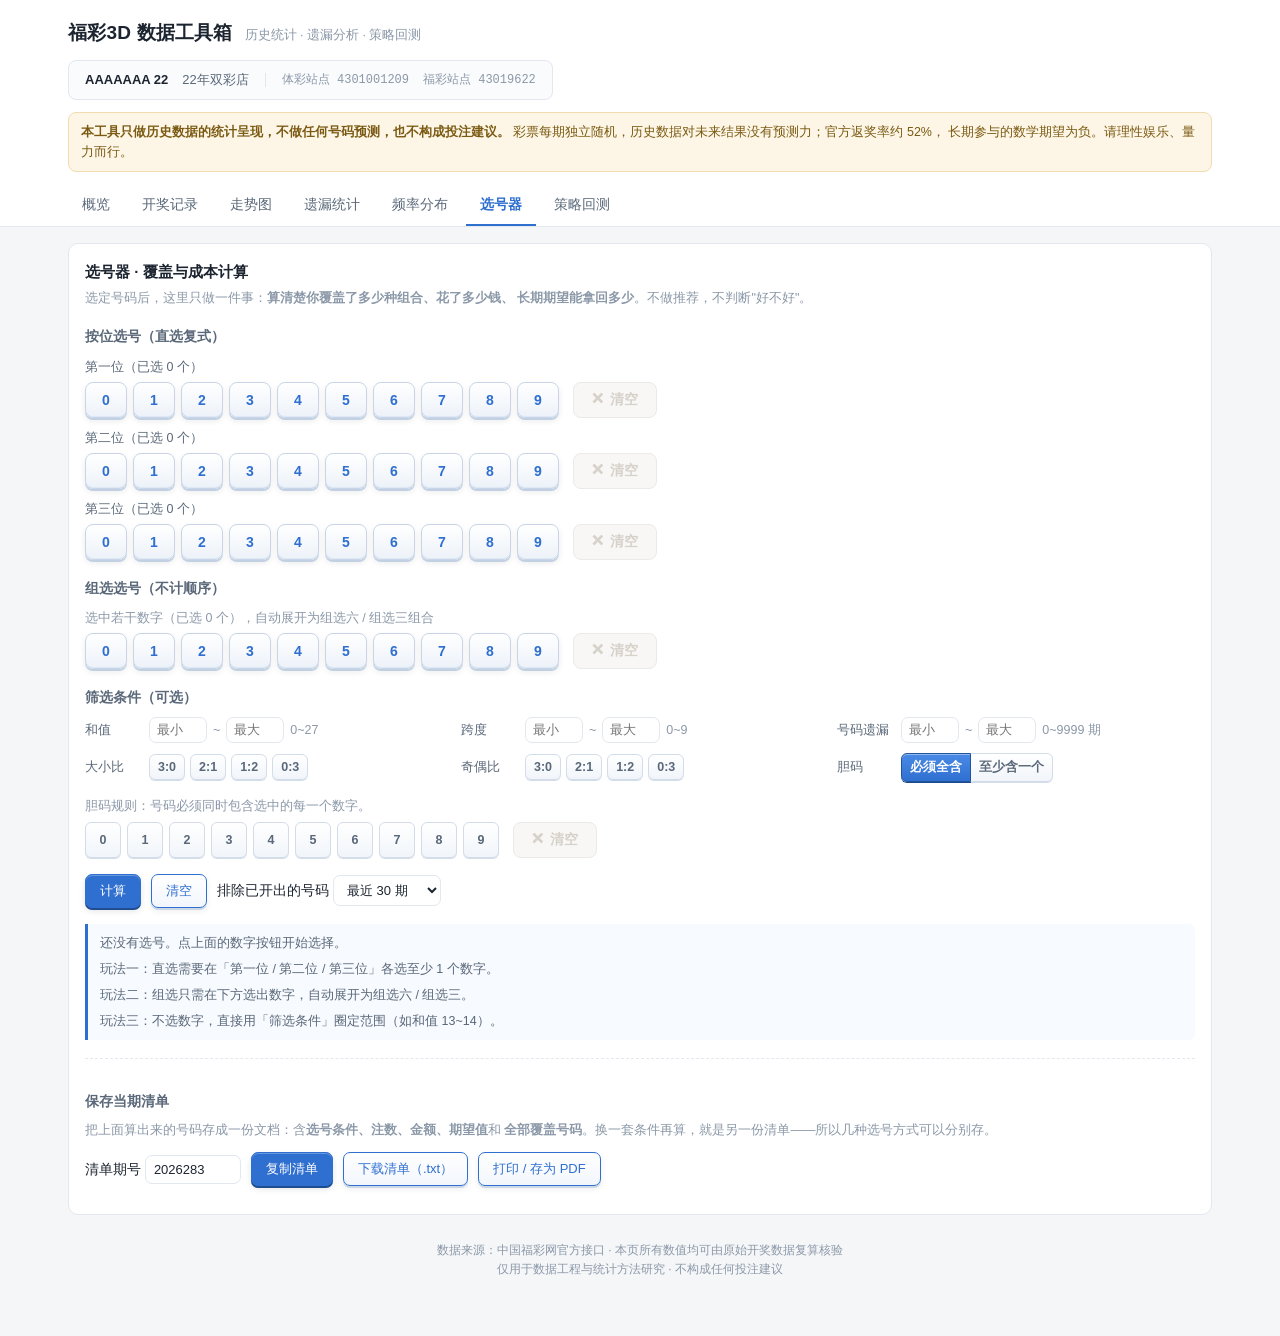
==== docs/index.html @ 50f28cd7 "chore(data): 自动更新开奖数据至 2026282 (2026-10-23 开 300)" ====
<!DOCTYPE html>
<html lang="zh-CN">
<head>
<meta charset="utf-8">
<meta name="viewport" content="width=device-width, initial-scale=1">
<meta name="robots" content="noindex, nofollow">
<title>福彩3D 数据工具箱 · 历史统计与策略回测</title>
<style>
/* ===== 福彩3D 数据工具箱 · 样式 ===== */
:root {
  --bg: #f5f6f8;
  --panel: #ffffff;
  --ink: #1c2430;
  --ink-2: #5a6879;
  --ink-3: #8b98a8;
  --line: #e3e7ee;
  --brand: #2f6fd0;
  --brand-soft: #eaf1fc;
  --warn: #b7791f;
  --warn-soft: #fdf6e6;
  --good: #2f855a;
  --bad: #c53030;
  --radius: 10px;
}

* { box-sizing: border-box; }

html, body {
  margin: 0;
  padding: 0;
  background: var(--bg);
  color: var(--ink);
  font-family: -apple-system, BlinkMacSystemFont, "Segoe UI", "Microsoft YaHei",
               "PingFang SC", "Hiragino Sans GB", sans-serif;
  font-size: 14px;
  line-height: 1.6;
}

.wrap { max-width: 1180px; margin: 0 auto; padding: 0 18px 56px; }

/* ---------- 顶部 ---------- */
header.top {
  background: var(--panel);
  border-bottom: 1px solid var(--line);
  padding: 18px 0 0;
}

.top-inner { max-width: 1180px; margin: 0 auto; padding: 0 18px; }

.brand-row { display: flex; align-items: baseline; gap: 12px; flex-wrap: wrap; }

h1 {
  font-size: 19px;
  margin: 0;
  letter-spacing: .2px;
}

.sub { color: var(--ink-3); font-size: 12.5px; }

.disclaimer {
  margin: 12px 0 0;
  background: var(--warn-soft);
  border: 1px solid #f0dcae;
  color: #7a5a12;
  border-radius: 8px;
  padding: 9px 12px;
  font-size: 12.5px;
}

/* ---------- 标签页 ---------- */
nav.tabs {
  display: flex;
  gap: 4px;
  margin-top: 14px;
  overflow-x: auto;
}

nav.tabs button {
  border: 0;
  background: transparent;
  color: var(--ink-2);
  padding: 10px 14px;
  font-size: 14px;
  cursor: pointer;
  border-bottom: 2px solid transparent;
  white-space: nowrap;
  font-family: inherit;
}

nav.tabs button:hover { color: var(--brand); }

nav.tabs button.on {
  color: var(--brand);
  border-bottom-color: var(--brand);
  font-weight: 600;
}

/* ---------- 卡片 ---------- */
.card {
  background: var(--panel);
  border: 1px solid var(--line);
  border-radius: var(--radius);
  padding: 16px;
  margin-top: 16px;
}

.card h2 {
  font-size: 15px;
  margin: 0 0 4px;
}

.card h3 {
  font-size: 13.5px;
  margin: 18px 0 8px;
  color: var(--ink-2);
  font-weight: 600;
}

.hint { color: var(--ink-3); font-size: 12.5px; margin: 0 0 12px; }

.row { display: flex; gap: 10px; align-items: center; flex-wrap: wrap; }

/* ---------- 表单 ---------- */
select, input[type="number"], input[type="text"] {
  font-family: inherit;
  font-size: 13px;
  padding: 6px 9px;
  border: 1px solid var(--line);
  border-radius: 7px;
  background: #fff;
  color: var(--ink);
}

button.btn {
  font-family: inherit;
  font-size: 13px;
  padding: 7px 14px;
  border-radius: 7px;
  border: 1px solid var(--brand);
  background: var(--brand);
  color: #fff;
  cursor: pointer;
  box-shadow: inset 0 1px 0 rgba(255, 255, 255, .28), 0 2px 0 #1f4d8f,
              0 3px 6px rgba(28, 36, 48, .12);
}

button.btn.ghost {
  background: linear-gradient(180deg, #ffffff 0%, #f2f6fc 100%);
  color: var(--brand);
  box-shadow: inset 0 1px 0 #fff, 0 2px 0 #ccd8e8, 0 3px 6px rgba(28, 36, 48, .08);
}

button.btn:active { transform: translateY(2px); box-shadow: inset 0 2px 4px rgba(28, 36, 48, .2); }
button.btn:disabled { opacity: .5; cursor: default; }

/* ---------- 数字按钮：浮雕键帽 ---------- */
/* 分组标题行：标题 + 一键清空 */
.pad-head {
  display: flex;
  align-items: center;
  justify-content: space-between;
  gap: 10px;
  flex-wrap: wrap;
  margin-bottom: 6px;
}

.pad-title { font-size: 12.5px; color: var(--ink-2); }

/* 一键清空：排在数字键之后，与数字键同高，暖橙色一眼区分 */
.clear-btn {
  display: inline-flex;
  align-items: center;
  justify-content: center;
  gap: 5px;
  margin-left: 8px;         /* 与数字键之间留出间隔，读作"另一个动作" */
  min-width: 84px;
  padding: 8px 14px;
  white-space: nowrap;      /* 不允许文字换行成"✕ 清 / 空" */
  flex: 0 0 auto;           /* 不参与拉伸，按内容定宽 */
  align-self: stretch;      /* 高度跟随本行数字键 */
  font-family: inherit;
  font-size: 14px;
  font-weight: 700;
  letter-spacing: .5px;
  color: #9a3412;
  background: linear-gradient(180deg, #fff8ef 0%, #ffe9cf 100%);
  border: 1px solid #f3b872;
  border-radius: 8px;
  cursor: pointer;
  box-shadow:
    inset 0 1px 0 #fff,
    0 2px 0 #eec38a,
    0 3px 6px rgba(154, 52, 18, .12);
  transition: background .12s ease, box-shadow .12s ease, transform .08s ease;
}

.clear-btn:hover {
  background: linear-gradient(180deg, #fffdf8 0%, #ffe0b8 100%);
  box-shadow: inset 0 1px 0 #fff, 0 2px 0 #e6b678, 0 4px 9px rgba(154, 52, 18, .18);
}

.clear-btn:active {
  transform: translateY(2px);
  box-shadow: inset 0 2px 5px rgba(154, 52, 18, .22), 0 0 0 #eec38a;
}

.clear-btn:disabled {
  cursor: default;
  color: #c9c2b8;
  background: #f6f5f3;
  border-color: #e6e3de;
  box-shadow: none;
  transform: none;
  opacity: .75;
}

.digit-btn {
  min-width: 42px;
  padding: 8px 0;
  font-family: inherit;
  font-size: 14px;
  font-weight: 600;
  color: var(--brand);
  background: linear-gradient(180deg, #ffffff 0%, #edf2f9 100%);
  border: 1px solid #c9d5e7;
  border-radius: 8px;
  cursor: pointer;
  box-shadow:
    inset 0 1px 0 rgba(255, 255, 255, .95),
    inset 0 -1px 0 rgba(47, 111, 208, .07),
    0 2px 0 #c2d0e3,
    0 3px 6px rgba(28, 36, 48, .09);
  transition: background .12s ease, box-shadow .12s ease, transform .08s ease;
}

.digit-btn:hover {
  background: linear-gradient(180deg, #ffffff 0%, #e3ebf9 100%);
  box-shadow:
    inset 0 1px 0 rgba(255, 255, 255, .95),
    0 2px 0 #b4c6de,
    0 4px 9px rgba(28, 36, 48, .15);
}

.digit-btn:active {
  transform: translateY(2px);
  box-shadow: inset 0 2px 5px rgba(28, 36, 48, .18), 0 0 0 #c2d0e3;
}

/* 选中：蓝色实心 + 内阴影，仍是"立体的键"而不是平涂 */
.digit-btn.on {
  color: #fff;
  background: linear-gradient(180deg, #4a8ae6 0%, #2f6fd0 55%, #2760b8 100%);
  border-color: #22549c;
  box-shadow:
    inset 0 1px 0 rgba(255, 255, 255, .42),
    inset 0 -2px 5px rgba(0, 0, 0, .22),
    0 2px 0 #1d4a8c,
    0 4px 8px rgba(31, 58, 95, .28);
}

.digit-btn.on:active {
  transform: translateY(2px);
  box-shadow: inset 0 2px 6px rgba(0, 0, 0, .3), 0 0 0 #1d4a8c;
}

label.chk {
  display: inline-flex;
  align-items: center;
  gap: 6px;
  font-size: 13px;
  color: var(--ink-2);
  cursor: pointer;
}

/* ---------- 筛选条件区 ---------- */
.filter-grid {
  display: grid;
  /* 268px 才能容下「号码遗漏 最小 ~ 最大 0~9999 期」不换行 */
  grid-template-columns: repeat(auto-fit, minmax(268px, 1fr));
  gap: 10px 18px;
}

.filter-item {
  display: flex;
  align-items: center;
  gap: 6px;
  font-size: 12.5px;
  color: var(--ink-2);
  flex-wrap: wrap;
}

.filter-item > .fl {
  min-width: 58px;
  color: var(--ink-2);
}

.filter-item input[type="number"],
.filter-item input[type="text"] {
  width: 58px;
  padding: 5px 7px;
  font-size: 12.5px;
}

.filter-item .sep { color: var(--ink-3); }

/* 越界/非法的输入：标红，并说明允许范围（该值不参与筛选） */
.filter-item input.bad {
  border-color: #d64545;
  background: #fff6f6;
  color: #a8232a;
  box-shadow: inset 0 1px 2px rgba(214, 69, 69, .18);
}

.filter-item input.bad:focus { outline: 2px solid rgba(214, 69, 69, .25); }

.bad-msg { color: #c0392b; font-size: 12px; flex: 1 1 100%; }
.bad-msg.amber { color: #8a6414; }

/* 小号开关（大小比 / 奇偶比 / 胆码） */
.chip-btn {
  min-width: 36px;
  padding: 5px 8px;
  font-family: inherit;
  font-size: 12.5px;
  font-weight: 600;
  color: var(--ink-2);
  background: linear-gradient(180deg, #ffffff, #f1f5fa);
  border: 1px solid #d3dce9;
  border-radius: 6px;
  cursor: pointer;
  box-shadow: inset 0 1px 0 #fff, 0 1px 0 #d3dce9;
  transition: background .12s ease, box-shadow .12s ease, transform .08s ease;
}

.chip-btn:hover { background: linear-gradient(180deg, #ffffff, #e6eefb); }
.chip-btn:active { transform: translateY(1px); box-shadow: inset 0 1px 3px rgba(28, 36, 48, .18); }

.chip-btn.on {
  color: #fff;
  background: linear-gradient(180deg, #4a8ae6, #2f6fd0);
  border-color: #22549c;
  box-shadow: inset 0 1px 0 rgba(255, 255, 255, .4), 0 1px 0 #1d4a8c;
}

.chip-row { display: flex; gap: 5px; flex-wrap: wrap; }

/* 胆码规则二选一：两个按钮拼成一段，明确"当前用哪条规则" */
.seg { display: inline-flex; }
.seg .chip-btn + .chip-btn { margin-left: -1px; }
.seg .chip-btn:first-child { border-radius: 6px 0 0 6px; }
.seg .chip-btn:last-child { border-radius: 0 6px 6px 0; }
.seg .chip-btn.on { position: relative; z-index: 1; }

/* 覆盖号码展示：单个号码做成醒目的号码块 */
.num-list { display: flex; flex-wrap: wrap; gap: 8px; }

.num-chip {
  display: inline-block;
  min-width: 50px;
  padding: 7px 11px;
  border-radius: 8px;
  font-family: ui-monospace, Menlo, Consolas, monospace;
  font-size: 15px;
  font-weight: 600;
  letter-spacing: 1px;
  text-align: center;
  color: #1f4d8f;
  background: linear-gradient(180deg, #f3f8ff 0%, #e4edfb 100%);
  border: 1px solid #d5e2f4;
  box-shadow: inset 0 1px 0 #fff, 0 1px 2px rgba(31, 58, 95, .07);
}

.num-chip.more {
  color: var(--ink-3);
  background: #f5f6f8;
  border-color: var(--line);
  font-family: inherit;
  font-size: 13px;
  letter-spacing: 0;
}

/* 「还有 N 个 · 点这里展开」：必须是看得出来的按钮，不能像灰标签 */
.more-btn {
  font-family: inherit;
  font-size: 13px;
  font-weight: 600;
  padding: 7px 14px;
  border-radius: 8px;
  color: #22549c;
  background: linear-gradient(180deg, #ffffff, #eaf1fb);
  border: 1px solid #b9cdea;
  cursor: pointer;
  box-shadow: inset 0 1px 0 #fff, 0 1px 0 #c8d7ea;
  transition: background .12s ease, box-shadow .12s ease, transform .08s ease;
}

.more-btn:hover { background: linear-gradient(180deg, #ffffff, #dbe8f9); }
.more-btn:active { transform: translateY(1px); box-shadow: inset 0 1px 3px rgba(28, 36, 48, .18); }
.more-btn.ghost {
  color: var(--ink-3);
  background: #fff;
  border-color: var(--line);
  box-shadow: none;
}

@media (max-width: 760px) {
  .num-chip { min-width: 44px; padding: 6px 8px; font-size: 14px; letter-spacing: .5px; }
  .num-list { gap: 6px; }
  /* 手机上按钮要够大拇指点，不能缩成小灰标签 */
  .more-btn { min-height: 44px; padding: 10px 18px; font-size: 14px; }
}

/* ---------- 统计块 ---------- */
.stats { display: grid; grid-template-columns: repeat(auto-fit, minmax(140px, 1fr)); gap: 10px; }

.stat {
  background: #fafbfd;
  border: 1px solid var(--line);
  border-radius: 8px;
  padding: 10px 12px;
}

.stat .k { font-size: 12px; color: var(--ink-3); }
.stat .v { font-size: 19px; font-weight: 600; margin-top: 2px; }
.stat .v small { font-size: 12px; font-weight: 400; color: var(--ink-3); }

/* ---------- 表格 ---------- */
table { border-collapse: collapse; width: 100%; font-size: 13px; }

th, td {
  border-bottom: 1px solid var(--line);
  padding: 6px 8px;
  text-align: right;
  white-space: nowrap;
}

th { color: var(--ink-3); font-weight: 600; font-size: 12px; text-align: right; }
th:first-child, td:first-child { text-align: left; }

tbody tr:hover { background: #fafbfd; }

.num { font-variant-numeric: tabular-nums; }

.bar-cell { width: 46%; }
.bar {
  height: 9px;
  background: var(--brand-soft);
  border-radius: 5px;
  overflow: hidden;
}
.bar > i { display: block; height: 100%; background: var(--brand); }

.tag {
  display: inline-block;
  padding: 1px 7px;
  border-radius: 5px;
  font-size: 12px;
  background: var(--brand-soft);
  color: var(--brand);
}
.tag.hot { background: #fdecec; color: var(--bad); }
.tag.cold { background: #e9f4ff; color: #2b6cb0; }
.tag.gray { background: #eef0f4; color: var(--ink-2); }

/* ---------- 走势图 ---------- */
.chart-scroll { overflow-x: auto; border: 1px solid var(--line); border-radius: 8px; }
svg.chart { display: block; }

.legend { display: flex; gap: 14px; flex-wrap: wrap; font-size: 12.5px; color: var(--ink-2); margin-top: 8px; }
.legend i { display: inline-block; width: 10px; height: 10px; border-radius: 3px; margin-right: 5px; }

/* ---------- 提示 ---------- */
.note {
  border-left: 3px solid var(--brand);
  background: #f7fafe;
  padding: 9px 12px;
  border-radius: 0 7px 7px 0;
  font-size: 12.5px;
  color: var(--ink-2);
  margin-top: 12px;
}

.note.warn { border-left-color: var(--warn); background: var(--warn-soft); color: #7a5a12; }

.kbd {
  font-family: ui-monospace, Menlo, Consolas, monospace;
  background: #eef1f6;
  border-radius: 4px;
  padding: 1px 5px;
  font-size: 12px;
}

footer.end {
  margin-top: 26px;
  color: var(--ink-3);
  font-size: 12px;
  text-align: center;
}

/* 站点信息块（页眉，独立卡片） */
.station {
  display: inline-flex;
  flex-wrap: wrap;
  align-items: center;
  gap: 6px 14px;
  background: #fafbfd;
  border: 1px solid var(--line);
  border-radius: 8px;
  padding: 9px 16px;
  margin-top: 12px;
  line-height: 1.5;
}

.station-name { font-size: 13px; font-weight: 600; color: var(--ink); }
.station-sub { font-size: 13px; color: var(--ink-2); }
.station-gap {
  width: 1px;
  height: 14px;
  background: var(--line);
  margin: 0 2px;
}
.station-no {
  font-family: ui-monospace, Menlo, Consolas, monospace;
  font-size: 12px;
  color: var(--ink-3);
}
@media (max-width: 640px) {
  .station-gap { display: none; }
}

.empty { color: var(--ink-3); font-size: 13px; padding: 18px 0; text-align: center; }

.grid2 { display: grid; grid-template-columns: 1fr 1fr; gap: 16px; }

/* 关键：grid / flex 子项默认 min-width:auto，不会收缩到内容固有宽度以下。
   占位率分布图宽 998px，会把整张卡片撑开、进而撑破页面——
   必须显式允许收缩，内部的 .chart-scroll 才能生效。 */
.grid2 > *, .stats > * { min-width: 0; }

@media (max-width: 860px) { .grid2 { grid-template-columns: 1fr; } }

/* 表格横向滚动容器：手机上表格列多，容器内滑动，不撑破页面 */
.table-scroll {
  overflow-x: auto;
  -webkit-overflow-scrolling: touch;
}

/* ---------- 手机适配 ---------- */
@media (max-width: 760px) {
  html, body { overflow-x: hidden; }

  .wrap { padding: 0 12px 36px; }
  .top-inner { padding: 0 12px; }
  h1 { font-size: 17px; }
  .sub { font-size: 12px; }
  .disclaimer { font-size: 12px; padding: 8px 10px; }
  .card { padding: 12px; }
  .card h2 { font-size: 14.5px; }

  /* 站点信息块：允许换行、占满宽度 */
  .station { display: flex; width: 100%; padding: 8px 12px; gap: 4px 12px; }
  .station-gap { display: none; }

  /* 标签栏：可横向滑动，不换行 */
  nav.tabs { gap: 0; }
  nav.tabs button { padding: 10px 11px; font-size: 13.5px; }

  /* 表格：字号和内边距收紧，横向滚动由 .table-scroll 负责 */
  .table-scroll { margin: 0 -12px; padding: 0 12px; }
  table { font-size: 12.5px; }
  th, td { padding: 5px 7px; }
  .bar-cell { width: 34%; }

    /* 数字按钮：一行恰好 4 个，每个 1/4 宽。
       min-width:0 必须显式写——否则浏览器的"内容最小宽度"会让每行的个数
       随字号/机型变化（同一份代码在不同手机上 4 个或 5 个/行）。
       必须限定 .digit-btn —— 否则同容器内的 .clear-btn 也会被一起拉伸 */
    #pk-pos button.digit-btn, #pk-group button.digit-btn {
      flex: 1 1 calc(25% - 5px);
      min-width: 0;
    }
    .digit-btn { padding: 10px 0; font-size: 16px; }

    /* 0~9 排到最后一行只剩 8、9 两个数字，空出来的半行正好放「清空」，
       不再另起一行；宽度是数字键的两倍（= 一行的 50%） */
    #pk-pos .clear-btn, #pk-group .clear-btn {
      flex: 2 1 calc(50% - 7px);
      margin-left: 0;
      margin-top: 0;
      min-width: 0;
      padding: 10px 12px;
      font-size: 15px;
    }

    /* 胆码那一排是 chip（比数字键小），清空跟在最后一个 chip 后面、吃掉本行剩余宽度 */
    #pk-filters .clear-btn {
      flex: 1 1 96px;
      margin-left: 0;
      margin-top: 0;
      padding: 10px 12px;
      font-size: 15px;
    }

  /* 统计卡片两列 */
  .stats { grid-template-columns: repeat(2, 1fr); gap: 8px; }
  .stat { padding: 8px 10px; }
  .stat .k { font-size: 11.5px; }
  .stat .v { font-size: 17px; }

  /* 走势图：提示可横向滑动 */
  .chart-scroll { -webkit-overflow-scrolling: touch; }
}

.hidden { display: none !important; }

/* 历史统计表：10 列要塞进双栏卡片里，字号和内边距都要收一点 */
.hist-block table { font-size: 12px; }
.hist-block th, .hist-block td { padding: 3px 5px; }
/* 「球号」「当前遗漏」是跨两行的表头，默认垂直居中会卡在两行之间、
   看起来比别的列名高一行；改成底部对齐，就和「出现/平均遗漏/…」同一行了 */
.hist-block thead th[rowspan] { vertical-align: bottom; }

/* ---------- 开奖记录 / 历史统计 ---------- */
/* 组态色块：命中的那一栏（参考站的做法，一眼看出当期是组三/组六/豹子） */
.type-block {
  display: inline-block;
  min-width: 46px;
  padding: 4px 10px;
  border-radius: 5px;
  color: #fff;
  font-size: 12.5px;
  font-weight: 600;
  text-align: center;
}

.draw-num { color: #c0392b; font-weight: 600; letter-spacing: 1px; }

/* 手机版：组态色块后面跟的一行小字（另外两种组态各遗漏多少期） */
.gap-mini { margin-left: 6px; font-size: 11.5px; color: var(--ink-3); }

/* 手机版「组态」栏必须左对齐：表格默认右对齐，小字长度一变色块就跟着漂，
   几行摆在一起色块就参差不齐。左对齐后所有色块在同一条竖线上。 */
.type-cell { text-align: left; }

/* 球号徽标（历史统计表第一列） */
.ball-badge {
  display: inline-flex;
  align-items: center;
  justify-content: center;
  width: 22px;
  height: 22px;
  border-radius: 50%;
  background: #e2e8f2;
  color: #3d4c60;
  font-size: 12px;
  font-weight: 600;
}

/* ---------- 保存当期清单 ---------- */
.save-box {
  margin-top: 18px;
  padding-top: 14px;
  border-top: 1px dashed var(--line);
}

.save-box .row { margin-top: 10px; }
.save-box input[type="text"] { padding: 6px 8px; font-size: 13px; }

/* 清单正文：等宽、可整块复制；打印时也用它 */
.list-text {
  font-family: ui-monospace, Consolas, "Courier New", monospace;
  font-size: 12px;
  line-height: 1.6;
  white-space: pre-wrap;
  word-break: break-all;
}

/* 打印 / 存 PDF：只保留当期清单 */
#print-area { display: none; }

@media print {
  body { background: #fff; }
  .top, .wrap { display: none !important; }
  #print-area { display: block; }
  #print-area .list-text { font-size: 11pt; }
  @page { margin: 14mm; }
}

</style>
</head>
<body>

<header class="top">
  <div class="top-inner">
    <div class="brand-row">
      <h1>福彩3D 数据工具箱</h1>
      <span class="sub">历史统计 · 遗漏分析 · 策略回测</span>
    </div>
    <div class="station">
      <span class="station-name">AAAAAAA 22</span>
      <span class="station-sub">22年双彩店</span>
      <span class="station-gap"></span>
      <span class="station-no">体彩站点 4301001209</span>
      <span class="station-no">福彩站点 43019622</span>
    </div>
    <div class="disclaimer">
      <b>本工具只做历史数据的统计呈现，不做任何号码预测，也不构成投注建议。</b>
      彩票每期独立随机，历史数据对未来结果没有预测力；官方返奖率约 52%，
      长期参与的数学期望为负。请理性娱乐、量力而行。
    </div>
    <nav class="tabs" id="tabs"></nav>
  </div>
</header>

<div class="wrap">

  <!-- ========== 概览 ========== -->
  <section class="panel" id="p-overview">
    <div class="card">
      <h2>数据概览</h2>
      <p class="hint" id="ov-range"></p>
      <p class="hint" id="ov-built">本页构建于 2026-10-23 23:42（北京时间）</p>
      <div class="note warn hidden" id="ov-stale"></div>
      <div class="stats" id="ov-stats"></div>
      <div class="note" id="ov-note"></div>
    </div>

    <div class="grid2">
      <div class="card">
        <h2>最近 10 期开奖</h2>
        <div class="table-scroll">
          <table>
            <thead><tr>
              <th>期号</th><th>日期</th><th>号码</th><th>和值</th><th>跨度</th><th>组态</th>
            </tr></thead>
            <tbody id="ov-latest"></tbody>
          </table>
        </div>
      </div>
      <div class="card">
        <h2>结构分布（全历史）</h2>
        <div class="table-scroll">
          <table>
            <thead><tr><th>项目</th><th>实际占比</th><th>理论值</th></tr></thead>
            <tbody id="ov-struct"></tbody>
          </table>
        </div>
        <div class="note">
          「理论值」按 000~999 共 1000 种等概率组合精确计算。
          实际占比与理论值越接近，说明数据越接近均匀随机。
        </div>
      </div>
    </div>
  </section>

  <!-- ========== 开奖记录 ========== -->
  <section class="panel hidden" id="p-drawlog">
    <div class="card">
      <h2>开奖记录（带组态遗漏）</h2>
      <p class="hint">
        每期开出的是豹子 / 组三 / 组六 中的一种：<b>命中的那一栏用色块标出</b>，
        另外两栏显示"距上次出现已经过多少期"（0 = 上一期刚出过）。
        组态占比由规则决定（组六约 72%、组三约 27%、豹子约 1%），
        不存在"该轮到谁了"这回事。
        <br><b>口径</b>：本表 0 = 上一期刚出过；有些站点把这种情况记作 1，读表时注意差 1 期。
      </p>
      <div class="row">
        <label>显示期数
          <select id="dl-n">
            <option value="30" selected>最近 30 期</option>
            <option value="50">最近 50 期</option>
            <option value="100">最近 100 期</option>
            <option value="200">最近 200 期</option>
          </select>
        </label>
        <label class="chk"><input type="checkbox" id="dl-gap" checked> 显示遗漏数字</label>
      </div>
      <div id="dl-table" style="margin-top:14px"></div>
      <div class="legend" id="dl-legend"></div>
    </div>
  </section>

  <!-- ========== 走势图 ========== -->
  <section class="panel hidden" id="p-trend">
    <div class="card">
      <h2>号码走势</h2>
      <p class="hint">滚轮横向滚动查看更早期数。</p>
      <div class="row">
        <label>显示期数
          <select id="tr-n">
            <option value="30">最近 30 期</option>
            <option value="50" selected>最近 50 期</option>
            <option value="100">最近 100 期</option>
            <option value="200">最近 200 期</option>
          </select>
        </label>
        <label class="chk"><input type="checkbox" id="tr-line" checked> 显示连线</label>
      </div>
      <div class="chart-scroll" id="tr-chart"></div>
      <div class="legend" id="tr-legend"></div>
    </div>

    <div class="card">
      <h2>和值与跨度走势</h2>
      <div class="chart-scroll" id="tr-sum"></div>
      <div class="chart-scroll" id="tr-span" style="margin-top:12px"></div>
    </div>

    <div class="card">
      <h2>遗漏网格（走势表）</h2>
      <p class="hint">
        每行一期，10 列是 0~9。<b>格子里的数字 = 该数字在这个位置上已经连续多少期没出现</b>
        （0 = 上一期刚出过）；<b>被圈起来的格子就是当期开出的数字</b>，连线是它逐期的轨迹。
        「不分位」把三个位置合起来看：一期开出 3 个数字，三个位置都会标圈。
      </p>
      <div class="row">
        <label>位置
          <select id="tg-pos">
            <option value="0" selected>百位（第一位）</option>
            <option value="1">十位（第二位）</option>
            <option value="2">个位（第三位）</option>
            <option value="3">不分位（三位一起看）</option>
          </select>
        </label>
        <label>起始期
          <select id="tg-start">
            <option value="">最近 30 期</option>
          </select>
        </label>
        <label class="chk"><input type="checkbox" id="tg-line" checked> 显示连线</label>
      </div>
      <div class="chart-scroll" id="tg-chart"></div>
      <div class="legend" id="tg-legend"></div>
    </div>
  </section>

  <!-- ========== 遗漏 ========== -->
  <section class="panel hidden" id="p-omission">
    <div class="card">
      <h2>遗漏统计</h2>
      <p class="hint">
        遗漏 = 距离该数字上次出现在该位置，已过了多少期。
        <b>遗漏值不代表"该出了"</b>——每期都是独立事件，这是统计描述，不是预测信号。
      </p>
      <div class="row">
        <label>统计窗口
          <select id="om-window">
            <option value="0">全历史</option>
            <option value="360" selected>最近 360 期</option>
            <option value="100">最近 100 期</option>
            <option value="30">最近 30 期</option>
          </select>
        </label>
        <button class="btn ghost" id="om-sort">按当前遗漏排序</button>
      </div>
      <div id="om-tables" style="margin-top:14px"></div>
    </div>

    <div class="card">
      <h2>历史统计（近 30 期 / 全历史对照）</h2>
      <p class="hint">
        每位每数字的长时间统计：出现次数、平均遗漏、最大遗漏、最大连出。
        「近 30 期」这一栏用小窗口，是为了让你看清"最近偏热/偏冷"这类说法在短窗口里
        其实年年都会出现——它和全历史放在一起对比，差别一眼可见。
      </p>
      <div id="hs-tables" style="margin-top:14px"></div>
    </div>

    <div class="card">
      <h2>连出统计（不分位：不看位置，只看数字有没有再出现）</h2>
      <p class="hint">
        「连出」指的是：上一期开出过的数字，这一期又出现了（不管在哪个位置）。
        下表统计每相邻两期之间重复了几个数字，并列上理论值——
        你会发现这种"重号"比想象中常见得多。
      </p>
      <div id="hs-overlap" style="margin-top:14px"></div>
    </div>
  </section>

  <!-- ========== 频率分布 ========== -->
  <section class="panel hidden" id="p-freq">
    <div class="card">
      <h2>数字频率（多窗口对比）</h2>
      <p class="hint">同一批数字在不同时间窗口下的出现频率。口径透明，可自行核查。</p>
      <div class="row">
        <label>窗口
          <select id="fq-window">
            <option value="30">最近 30 期</option>
            <option value="100">最近 100 期</option>
            <option value="360" selected>最近 360 期</option>
            <option value="0">全历史</option>
          </select>
        </label>
        <label class="chk"><input type="checkbox" id="fq-cmp" checked> 与理论均匀分布对比</label>
      </div>
      <div id="fq-digits" style="margin-top:14px"></div>
    </div>

    <div class="grid2">
      <div class="card">
        <h2>和值分布</h2>
        <p class="hint">0~27 共 28 种取值。</p>
        <div id="fq-sum"></div>
      </div>
      <div class="card">
        <h2>跨度分布</h2>
        <p class="hint">0~9 共 10 种取值。</p>
        <div id="fq-span"></div>
      </div>
    </div>

    <div class="card">
      <h2>组态分布（豹子 / 组三 / 组六）</h2>
      <div id="fq-repeat"></div>
    </div>
  </section>

  <!-- ========== 选号器 ========== -->
  <section class="panel hidden" id="p-picker">
    <div class="card">
      <h2>选号器 · 覆盖与成本计算</h2>
      <p class="hint">
        选定号码后，这里只做一件事：<b>算清楚你覆盖了多少种组合、花了多少钱、
        长期期望能拿回多少</b>。不做推荐，不判断"好不好"。
      </p>

      <h3>按位选号（直选复式）</h3>
      <div id="pk-pos"></div>

      <h3>组选选号（不计顺序）</h3>
      <div id="pk-group"></div>

      <h3>筛选条件（可选）</h3>
      <div id="pk-filters"></div>

      <div class="row" style="margin-top:16px">
        <button class="btn" id="pk-calc">计算</button>
        <button class="btn ghost" id="pk-clear">清空</button>
        <label>排除已开出的号码
          <select id="pk-exclude-window">
            <option value="0">不排除</option>
            <option value="30" selected>最近 30 期</option>
            <option value="50">最近 50 期</option>
            <option value="100">最近 100 期</option>
            <option value="150">最近 150 期</option>
            <option value="200">最近 200 期</option>
          </select>
        </label>
      </div>

      <div id="pk-result" style="margin-top:16px"></div>

      <div class="save-box">
        <h3>保存当期清单</h3>
        <p class="hint">
          把上面算出来的号码存成一份文档：含<b>选号条件、注数、金额、期望值</b>和
          <b>全部覆盖号码</b>。换一套条件再算，就是另一份清单——所以几种选号方式可以分别存。
        </p>
        <div class="row">
          <label>清单期号
            <input type="text" id="pk-issue" inputmode="numeric" maxlength="7" style="width:96px">
          </label>
          <button class="btn" id="pk-export-copy">复制清单</button>
          <button class="btn ghost" id="pk-export-file">下载清单（.txt）</button>
          <button class="btn ghost" id="pk-export-print">打印 / 存为 PDF</button>
        </div>
        <div class="hint" id="pk-export-msg" style="margin-top:8px"></div>
      </div>
    </div>
  </section>

  <!-- ========== 回测实验室 ========== -->
  <section class="panel hidden" id="p-backtest">
    <div class="card">
      <h2>策略回测实验室</h2>
      <p class="hint">
        选一种策略，在真实历史数据上做<b>严格样本外</b>检验：预测第 N 期时只用第 N 期之前的数据。
        结果会与"纯随机"的理论基线并列展示。
      </p>
      <div class="row">
        <label>策略
          <select id="bt-strategy">
            <option value="random">纯随机（对照）</option>
            <option value="hot">热号优先（近 360 期高频数字）</option>
            <option value="cold">冷号优先（近 360 期低频数字）</option>
            <option value="gap">遗漏值法（押"很久没出"的数字）</option>
            <option value="markov">马尔可夫链（上期该位数字 → 本期条件概率）</option>
          </select>
        </label>
        <label>回测期数
          <select id="bt-n">
            <option value="200">200 期</option>
            <option value="500" selected>500 期</option>
            <option value="1000">1000 期</option>
          </select>
        </label>
        <button class="btn" id="bt-run">开始回测</button>
      </div>
      <div id="bt-result" style="margin-top:16px"></div>
    </div>

    <div class="card">
      <h2>对照实验：排除最近 N 期已开出的号码，有用吗？</h2>
      <p class="hint">
        选号器里有一个「排除已开出的号码」开关（30 / 50 / 100 / 150 / 200 期可选）。
        这里用同一批 <b>500 期样本外数据</b>直接检验它：
        对每一期，先按策略排序 000~999，再剔除最近 N 期开出过的号码，然后取 Top20。
        如果窗口越大命中率不升反降，说明它只能"少买少亏"，不能提高中奖概率。
      </p>
      <div class="row">
        <button class="btn" id="bt-excl-run">跑排除窗口对照</button>
        <span class="hint" id="bt-excl-status"></span>
      </div>
      <div id="bt-excl" style="margin-top:16px"></div>
    </div>

    <div class="card">
      <h2>为什么结果永远"接近基线"？</h2>
      <p class="hint">
        下方是纯随机策略的实测结果——它和理论基线几乎完全重合，说明测量是准的。
        任何"聪明策略"如果打不破这条线，就说明它没有真实优势。
      </p>
      <div id="bt-baseline"></div>
      <div class="note warn">
        我们已经用 1000 期样本外数据检验过热号、冷号、遗漏、马尔可夫、朴素贝叶斯、
        KNN、梯度提升树与管理方法组合——<b>没有任何一种能稳定超过随机基线</b>。
        这是随机数据的必然结果，不是策略不够聪明。
      </div>
    </div>
  </section>

  <footer class="end">
    数据来源：中国福彩网官方接口 · 本页所有数值均可由原始开奖数据复算核验<br>
    仅用于数据工程与统计方法研究 · 不构成任何投注建议
  </footer>
</div>

<!-- 打印 / 存 PDF 专用：只输出当期清单，页面其余部分在 @media print 里隐藏 -->
<div id="print-area"></div>

<script>
// 由 extract_data.py 生成，数据来源：中国福彩网官方接口
// 记录数 4787，区间 2013002 ~ 2026282
const FUCAI3D_DATA = [["2013002","2013-01-02","670",5148.9],["2013006","2013-01-06","457",5378.0],["2013008","2013-01-08","556",5745.2],["2013010","2013-01-10","632",5792.6],["2013011","2013-01-11","209",6031.0],["2013012","2013-01-12","688",5897.8],["2013013","2013-01-13","922",5600.7],["2013014","2013-01-14","417",5713.9],["2013015","2013-01-15","228",5955.6],["2013016","2013-01-16","038",5744.3],["2013017","2013-01-17","380",5784.6],["2013018","2013-01-18","347",5628.7],["2013020","2013-01-20","929",5547.6],["2013022","2013-01-22","250",5768.0],["2013026","2013-01-26","857",5890.6],["2013027","2013-01-27","308",5822.3],["2013030","2013-01-30","732",5884.1],["2013033","2013-02-02","277",5564.4],["2013036","2013-02-05","658",5333.5],["2013037","2013-02-06","364",5177.8],["2013038","2013-02-07","640",5010.5],["2013039","2013-02-08","639",4349.2],["2013041","2013-02-17","851",4220.7],["2013042","2013-02-18","496",4587.3],["2013044","2013-02-20","318",5033.2],["2013045","2013-02-21","039",5161.3],["2013050","2013-02-26","556",5202.1],["2013052","2013-02-28","556",5124.8],["2013054","2013-03-02","497",5045.5],["2013055","2013-03-03","456",5265.1],["2013056","2013-03-04","139",5394.7],["2013058","2013-03-06","082",5636.7],["2013060","2013-03-08","549",5659.3],["2013061","2013-03-09","675",5517.7],["2013065","2013-03-13","328",5533.1],["2013067","2013-03-15","832",5813.5],["2013068","2013-03-16","770",5569.5],["2013072","2013-03-20","831",5803.1],["2013074","2013-03-22","288",5471.9],["2013075","2013-03-23","617",5273.7],["2013076","2013-03-24","174",5641.9],["2013077","2013-03-25","184",5945.4],["2013078","2013-03-26","032",5807.1],["2013080","2013-03-28","466",5873.6],["2013081","2013-03-29","857",5833.0],["2013082","2013-03-30","249",5588.4],["2013084","2013-04-01","721",5811.8],["2013089","2013-04-06","192",5637.5],["2013091","2013-04-08","137",5644.7],["2013092","2013-04-09","632",5752.1],["2013096","2013-04-13","039",5534.5],["2013098","2013-04-15","759",5728.2],["2013102","2013-04-19","536",5656.2],["2013104","2013-04-21","014",5432.9],["2013105","2013-04-22","484",5598.1],["2013107","2013-04-24","985",5589.0],["2013111","2013-04-28","466",5736.4],["2013112","2013-04-29","996",5105.3],["2013113","2013-04-30","836",4905.9],["2013119","2013-05-06","451",5319.5],["2013121","2013-05-08","073",5282.3],["2013122","2013-05-09","465",5348.7],["2013124","2013-05-11","963",5353.2],["2013125","2013-05-12","510",5325.6],["2013126","2013-05-13","410",5429.5],["2013127","2013-05-14","667",5282.0],["2013128","2013-05-15","849",5142.9],["2013130","2013-05-17","991",5077.9],["2013131","2013-05-18","798",4753.7],["2013132","2013-05-19","155",4880.4],["2013133","2013-05-20","329",4997.8],["2013134","2013-05-21","228",5196.8],["2013135","2013-05-22","850",4986.3],["2013136","2013-05-23","231",5076.1],["2013137","2013-05-24","627",5212.7],["2013138","2013-05-25","579",5087.2],["2013139","2013-05-26","907",5198.5],["2013140","2013-05-27","592",5328.3],["2013141","2013-05-28","782",5352.3],["2013142","2013-05-29","930",5161.3],["2013143","2013-05-30","060",5178.5],["2013144","2013-05-31","890",4891.1],["2013145","2013-06-01","389",4724.1],["2013146","2013-06-02","464",4922.8],["2013147","2013-06-03","843",4918.8],["2013148","2013-06-04","825",4954.6],["2013149","2013-06-05","452",5081.1],["2013150","2013-06-06","736",5119.5],["2013151","2013-06-07","943",5427.1],["2013152","2013-06-08","149",5452.9],["2013153","2013-06-09","288",5311.5],["2013154","2013-06-10","349",4909.8],["2013155","2013-06-11","296",4854.0],["2013156","2013-06-12","775",4897.3],["2013157","2013-06-13","383",5032.8],["2013158","2013-06-14","613",5154.7],["2013159","2013-06-15","098",5101.3],["2013160","2013-06-16","210",5008.1],["2013161","2013-06-17","537",4835.9],["2013162","2013-06-18","292",5156.3],["2013163","2013-06-19","104",5002.2],["2013164","2013-06-20","732",5014.9],["2013165","2013-06-21","300",5178.8],["2013166","2013-06-22","042",4613.1],["2013167","2013-06-23","242",4791.7],["2013169","2013-06-25","344",4819.5],["2013170","2013-06-26","128",4829.8],["2013171","2013-06-27","890",4936.6],["2013172","2013-06-28","406",5023.0],["2013173","2013-06-29","506",4955.8],["2013174","2013-06-30","714",4833.3],["2013175","2013-07-01","185",5022.9],["2013176","2013-07-02","307",5062.6],["2013177","2013-07-03","169",5133.0],["2013178","2013-07-04","927",5199.8],["2013179","2013-07-05","368",5334.4],["2013180","2013-07-06","642",5324.1],["2013181","2013-07-07","248",5363.6],["2013182","2013-07-08","944",5458.4],["2013183","2013-07-09","693",5003.8],["2013184","2013-07-10","487",5052.9],["2013185","2013-07-11","916",5102.8],["2013186","2013-07-12","170",5219.2],["2013187","2013-07-13","188",4925.0],["2013188","2013-07-14","020",4860.1],["2013189","2013-07-15","026",4707.2],["2013190","2013-07-16","719",4756.0],["2013191","2013-07-17","315",4966.3],["2013192","2013-07-18","170",4993.1],["2013193","2013-07-19","493",5182.8],["2013194","2013-07-20","806",4968.9],["2013195","2013-07-21","398",5174.4],["2013196","2013-07-22","100",5171.9],["2013197","2013-07-23","115",4786.4],["2013198","2013-07-24","566",4837.7],["2013199","2013-07-25","814",4764.3],["2013200","2013-07-26","573",4952.6],["2013201","2013-07-27","498",4838.8],["2013202","2013-07-28","603",4956.4],["2013203","2013-07-29","300",5071.1],["2013204","2013-07-30","506",4855.2],["2013205","2013-07-31","798",5044.0],["2013206","2013-08-01","493",4944.4],["2013207","2013-08-02","473",5199.5],["2013208","2013-08-03","044",4967.4],["2013209","2013-08-04","928",4752.2],["2013210","2013-08-05","139",4967.5],["2013211","2013-08-06","749",5067.4],["2013212","2013-08-07","082",5063.1],["2013213","2013-08-08","660",5142.3],["2013214","2013-08-09","826",5071.9],["2013215","2013-08-10","157",5001.1],["2013216","2013-08-11","383",5142.1],["2013217","2013-08-12","965",5289.0],["2013218","2013-08-13","112",5233.8],["2013219","2013-08-14","232",5149.0],["2013220","2013-08-15","630",5144.3],["2013221","2013-08-16","999",5274.2],["2013222","2013-08-17","260",4668.0],["2013223","2013-08-18","811",4973.7],["2013224","2013-08-19","579",4718.1],["2013225","2013-08-20","884",4900.7],["2013226","2013-08-21","550",4844.8],["2013227","2013-08-22","427",4735.2],["2013228","2013-08-23","410",5077.8],["2013229","2013-08-24","003",4730.8],["2013230","2013-08-25","962",4578.2],["2013231","2013-08-26","468",4944.5],["2013232","2013-08-27","441",5017.0],["2013233","2013-08-28","367",4846.2],["2013234","2013-08-29","846",4981.6],["2013235","2013-08-30","625",5081.1],["2013236","2013-08-31","714",4906.5],["2013237","2013-09-01","874",5038.4],["2013238","2013-09-02","117",5057.2],["2013239","2013-09-03","091",4885.3],["2013240","2013-09-04","569",4947.9],["2013241","2013-09-05","718",5096.9],["2013242","2013-09-06","528",5191.8],["2013243","2013-09-07","361",5016.3],["2013244","2013-09-08","393",5115.9],["2013245","2013-09-09","742",4986.0],["2013246","2013-09-10","906",5171.9],["2013247","2013-09-11","559",5206.2],["2013248","2013-09-12","115",5086.9],["2013249","2013-09-13","307",5107.2],["2013250","2013-09-14","904",4918.0],["2013251","2013-09-15","753",5085.1],["2013252","2013-09-16","573",5208.0],["2013253","2013-09-17","683",5072.1],["2013254","2013-09-18","956",4993.5],["2013255","2013-09-19","295",4772.8],["2013256","2013-09-20","598",5010.3],["2013257","2013-09-21","398",5029.6],["2013258","2013-09-22","055",5128.0],["2013259","2013-09-23","413",4862.6],["2013260","2013-09-24","626",4992.7],["2013261","2013-09-25","227",5052.4],["2013262","2013-09-26","643",4861.2],["2013263","2013-09-27","681",5060.6],["2013264","2013-09-28","748",5023.7],["2013265","2013-09-29","373",5044.7],["2013266","2013-09-30","552",4956.1],["2013267","2013-10-01","051",4528.3],["2013268","2013-10-02","414",4379.6],["2013269","2013-10-03","166",4543.7],["2013270","2013-10-04","295",4599.2],["2013271","2013-10-05","385",4737.4],["2013272","2013-10-06","309",4862.8],["2013273","2013-10-07","568",4775.9],["2013274","2013-10-08","600",5017.4],["2013275","2013-10-09","250",4895.8],["2013276","2013-10-10","954",4843.8],["2013277","2013-10-11","393",5038.6],["2013278","2013-10-12","134",5003.2],["2013279","2013-10-13","409",4969.8],["2013280","2013-10-14","194",5123.3],["2013281","2013-10-15","005",4994.9],["2013282","2013-10-16","846",4896.2],["2013283","2013-10-17","547",5027.0],["2013284","2013-10-18","169",5174.6],["2013285","2013-10-19","165",4949.3],["2013286","2013-10-20","192",4892.8],["2013287","2013-10-21","200",4997.0],["2013288","2013-10-22","748",4755.3],["2013289","2013-10-23","740",4965.5],["2013290","2013-10-24","323",4896.4],["2013291","2013-10-25","667",4886.2],["2013292","2013-10-26","093",4617.8],["2013293","2013-10-27","956",4876.8],["2013294","2013-10-28","198",5051.9],["2013295","2013-10-29","342",5123.8],["2013296","2013-10-30","943",4987.4],["2013297","2013-10-31","803",5153.3],["2013298","2013-11-01","732",5068.6],["2013299","2013-11-02","207",4907.3],["2013300","2013-11-03","383",5107.2],["2013301","2013-11-04","776",5087.3],["2013302","2013-11-05","882",5039.5],["2013303","2013-11-06","289",5021.8],["2013304","2013-11-07","212",5002.5],["2013305","2013-11-08","860",4822.1],["2013306","2013-11-09","291",4756.2],["2013307","2013-11-10","694",4818.5],["2013308","2013-11-11","378",5001.4],["2013309","2013-11-12","982",5145.9],["2013310","2013-11-13","271",5211.6],["2013311","2013-11-14","358",5162.7],["2013312","2013-11-15","784",5371.0],["2013313","2013-11-16","898",5126.2],["2013314","2013-11-17","711",4910.7],["2013315","2013-11-18","899",4995.1],["2013316","2013-11-19","088",4805.8],["2013317","2013-11-20","197",5016.3],["2013318","2013-11-21","244",5118.5],["2013319","2013-11-22","460",5104.3],["2013320","2013-11-23","573",4803.4],["2013321","2013-11-24","987",4958.7],["2013322","2013-11-25","648",5056.6],["2013323","2013-11-26","114",5336.3],["2013324","2013-11-27","167",5050.0],["2013325","2013-11-28","863",5229.1],["2013326","2013-11-29","233",5390.1],["2013327","2013-11-30","405",4974.8],["2013328","2013-12-01","957",5156.8],["2013329","2013-12-02","529",5256.3],["2013330","2013-12-03","004",5338.8],["2013331","2013-12-04","224",5171.6],["2013332","2013-12-05","423",5151.9],["2013333","2013-12-06","789",5183.9],["2013334","2013-12-07","680",4938.1],["2013335","2013-12-08","008",5133.3],["2013336","2013-12-09","423",5045.4],["2013337","2013-12-10","030",5261.3],["2013338","2013-12-11","517",4959.5],["2013339","2013-12-12","867",5147.1],["2013340","2013-12-13","805",5139.2],["2013341","2013-12-14","980",4985.1],["2013342","2013-12-15","899",5018.5],["2013343","2013-12-16","776",4857.7],["2013344","2013-12-17","149",5055.8],["2013345","2013-12-18","072",5195.2],["2013346","2013-12-19","019",5294.0],["2013347","2013-12-20","554",5246.1],["2013348","2013-12-21","574",4975.1],["2013349","2013-12-22","524",5024.3],["2013350","2013-12-23","322",4979.3],["2013351","2013-12-24","726",4936.8],["2013352","2013-12-25","176",5151.7],["2013353","2013-12-26","185",5291.5],["2013354","2013-12-27","024",5367.0],["2013355","2013-12-28","293",5068.5],["2013356","2013-12-29","164",5258.2],["2013357","2013-12-30","320",5416.9],["2013358","2013-12-31","968",5503.5],["2014001","2014-01-01","687",5065.0],["2014002","2014-01-02","634",5425.3],["2014003","2014-01-03","643",5448.8],["2014004","2014-01-04","955",5225.9],["2014005","2014-01-05","755",5087.5],["2014006","2014-01-06","992",5091.2],["2014007","2014-01-07","283",5081.7],["2014008","2014-01-08","590",5216.7],["2014009","2014-01-09","432",5267.4],["2014010","2014-01-10","645",5213.6],["2014011","2014-01-11","319",5194.9],["2014012","2014-01-12","368",5249.6],["2014013","2014-01-13","613",5429.0],["2014014","2014-01-14","945",5367.1],["2014015","2014-01-15","742",5616.2],["2014016","2014-01-16","224",5775.9],["2014017","2014-01-17","057",5545.3],["2014018","2014-01-18","474",5149.5],["2014019","2014-01-19","610",5106.8],["2014020","2014-01-20","087",5125.0],["2014021","2014-01-21","875",5071.9],["2014022","2014-01-22","969",5168.4],["2014023","2014-01-23","303",5098.3],["2014024","2014-01-24","344",5037.6],["2014025","2014-01-25","683",4971.0],["2014026","2014-01-26","300",5054.3],["2014027","2014-01-27","774",4721.7],["2014028","2014-01-28","805",4699.1],["2014029","2014-01-29","618",4317.0],["2014030","2014-02-07","488",4009.4],["2014031","2014-02-08","204",3747.9],["2014032","2014-02-09","256",3898.2],["2014033","2014-02-10","444",4223.5],["2014034","2014-02-11","335",4075.3],["2014035","2014-02-12","723",4259.9],["2014036","2014-02-13","630",4539.8],["2014037","2014-02-14","809",4450.0],["2014038","2014-02-15","004",4524.9],["2014039","2014-02-16","478",4449.9],["2014040","2014-02-17","068",4651.8],["2014041","2014-02-18","702",4825.6],["2014042","2014-02-19","156",4974.1],["2014043","2014-02-20","854",4965.4],["2014044","2014-02-21","585",5206.1],["2014045","2014-02-22","236",4973.9],["2014046","2014-02-23","248",5117.8],["2014047","2014-02-24","903",5465.6],["2014048","2014-02-25","214",5384.2],["2014049","2014-02-26","392",5536.4],["2014050","2014-02-27","757",5511.1],["2014051","2014-02-28","310",5529.0],["2014052","2014-03-01","793",5257.3],["2014053","2014-03-02","700",5311.9],["2014054","2014-03-03","257",5329.7],["2014055","2014-03-04","761",5581.4],["2014056","2014-03-05","386",5002.2],["2014057","2014-03-06","502",5152.3],["2014058","2014-03-07","210",5289.1],["2014059","2014-03-08","871",4829.2],["2014060","2014-03-09","977",4890.7],["2014061","2014-03-10","819",4806.3],["2014062","2014-03-11","300",5059.6],["2014063","2014-03-12","742",4874.8],["2014064","2014-03-13","361",5167.7],["2014065","2014-03-14","208",5211.5],["2014066","2014-03-15","693",5047.2],["2014067","2014-03-16","072",5093.5],["2014068","2014-03-17","968",5368.9],["2014069","2014-03-18","652",5370.6],["2014070","2014-03-19","911",5300.3],["2014071","2014-03-20","537",5002.8],["2014072","2014-03-21","662",5184.8],["2014073","2014-03-22","036",4938.5],["2014074","2014-03-23","921",5055.0],["2014075","2014-03-24","146",5338.6],["2014076","2014-03-25","559",5233.0],["2014077","2014-03-26","712",5092.7],["2014078","2014-03-27","630",5290.6],["2014079","2014-03-28","206",5365.0],["2014080","2014-03-29","670",5110.3],["2014081","2014-03-30","544",5023.1],["2014082","2014-03-31","934",5082.9],["2014083","2014-04-01","521",5121.0],["2014084","2014-04-02","558",5222.4],["2014085","2014-04-03","623",5040.5],["2014086","2014-04-04","056",5304.8],["2014087","2014-04-05","030",4760.5],["2014088","2014-04-06","404",4739.1],["2014089","2014-04-07","506",4754.1],["2014090","2014-04-08","482",5054.8],["2014091","2014-04-09","495",5062.4],["2014092","2014-04-10","303",5077.9],["2014093","2014-04-11","998",5031.9],["2014094","2014-04-12","285",4530.7],["2014095","2014-04-13","553",4749.7],["2014096","2014-04-14","738",4904.1],["2014097","2014-04-15","389",5063.9],["2014098","2014-04-16","548",5079.7],["2014099","2014-04-17","286",5209.0],["2014100","2014-04-18","170",5199.3],["2014101","2014-04-19","892",4809.2],["2014102","2014-04-20","352",4946.5],["2014103","2014-04-21","250",5115.7],["2014104","2014-04-22","957",5203.7],["2014105","2014-04-23","613",5068.8],["2014106","2014-04-24","970",5262.7],["2014107","2014-04-25","669",5270.5],["2014108","2014-04-26","960",4611.8],["2014109","2014-04-27","965",4743.7],["2014110","2014-04-28","768",4764.1],["2014111","2014-04-29","487",4690.6],["2014112","2014-04-30","429",4679.7],["2014113","2014-05-01","124",4349.4],["2014114","2014-05-02","243",4423.7],["2014115","2014-05-03","645",4591.8],["2014116","2014-05-04","910",4774.9],["2014117","2014-05-05","829",4865.8],["2014118","2014-05-06","182",5020.3],["2014119","2014-05-07","383",5051.5],["2014120","2014-05-08","758",4879.5],["2014121","2014-05-09","743",5014.3],["2014122","2014-05-10","499",4711.6],["2014123","2014-05-11","315",4616.4],["2014124","2014-05-12","701",4860.8],["2014125","2014-05-13","852",4924.7],["2014126","2014-05-14","588",4930.2],["2014127","2014-05-15","341",4866.0],["2014128","2014-05-16","780",4944.3],["2014129","2014-05-17","145",4744.1],["2014130","2014-05-18","211",4985.0],["2014131","2014-05-19","870",4840.0],["2014132","2014-05-20","139",4884.1],["2014133","2014-05-21","650",4919.9],["2014134","2014-05-22","085",4975.1],["2014135","2014-05-23","409",5058.2],["2014136","2014-05-24","840",4693.4],["2014137","2014-05-25","169",4703.2],["2014138","2014-05-26","587",4924.2],["2014139","2014-05-27","764",4971.4],["2014140","2014-05-28","901",4982.0],["2014141","2014-05-29","921",4972.6],["2014142","2014-05-30","594",4908.7],["2014143","2014-05-31","244",4629.1],["2014144","2014-06-01","077",4192.5],["2014145","2014-06-02","612",4154.8],["2014146","2014-06-03","367",4652.1],["2014147","2014-06-04","578",4725.8],["2014148","2014-06-05","180",4864.0],["2014149","2014-06-06","262",4863.2],["2014150","2014-06-07","107",4505.0],["2014151","2014-06-08","391",4606.8],["2014152","2014-06-09","821",4744.5],["2014153","2014-06-10","392",4767.1],["2014154","2014-06-11","115",4752.5],["2014155","2014-06-12","677",4596.2],["2014156","2014-06-13","419",4546.6],["2014157","2014-06-14","575",4538.7],["2014158","2014-06-15","411",4516.5],["2014159","2014-06-16","312",4538.9],["2014160","2014-06-17","045",4513.8],["2014161","2014-06-18","946",4573.9],["2014162","2014-06-19","587",4582.4],["2014163","2014-06-20","668",4897.7],["2014164","2014-06-21","341",4451.2],["2014165","2014-06-22","466",4654.4],["2014166","2014-06-23","316",4502.1],["2014167","2014-06-24","986",4720.4],["2014168","2014-06-25","481",4497.2],["2014169","2014-06-26","279",4557.5],["2014170","2014-06-27","630",4637.8],["2014171","2014-06-28","631",4466.2],["2014172","2014-06-29","843",4337.7],["2014173","2014-06-30","359",4489.5],["2014174","2014-07-01","659",4608.7],["2014175","2014-07-02","347",4540.8],["2014176","2014-07-03","685",4832.2],["2014177","2014-07-04","260",4844.7],["2014178","2014-07-05","077",4657.0],["2014179","2014-07-06","130",4410.5],["2014180","2014-07-07","199",4455.2],["2014181","2014-07-08","806",4329.4],["2014182","2014-07-09","804",4426.0],["2014183","2014-07-10","987",4321.7],["2014184","2014-07-11","397",4348.9],["2014185","2014-07-12","636",4297.6],["2014186","2014-07-13","284",4362.4],["2014187","2014-07-14","876",4458.7],["2014188","2014-07-15","965",4511.7],["2014189","2014-07-16","858",4451.5],["2014190","2014-07-17","597",4447.9],["2014191","2014-07-18","411",4544.6],["2014192","2014-07-19","208",4175.2],["2014193","2014-07-20","531",4336.4],["2014194","2014-07-21","626",4437.7],["2014195","2014-07-22","895",4474.6],["2014196","2014-07-23","883",4513.5],["2014197","2014-07-24","832",4336.9],["2014198","2014-07-25","980",4442.3],["2014199","2014-07-26","648",4195.3],["2014200","2014-07-27","583",4318.3],["2014201","2014-07-28","363",4446.2],["2014202","2014-07-29","627",4361.0],["2014203","2014-07-30","648",4441.4],["2014204","2014-07-31","284",4454.9],["2014205","2014-08-01","272",4581.4],["2014206","2014-08-02","657",4209.3],["2014207","2014-08-03","258",4292.5],["2014208","2014-08-04","241",4578.2],["2014209","2014-08-05","194",4648.3],["2014210","2014-08-06","585",4634.1],["2014211","2014-08-07","697",4569.0],["2014212","2014-08-08","553",4652.4],["2014213","2014-08-09","447",4284.0],["2014214","2014-08-10","770",4398.6],["2014215","2014-08-11","175",4121.0],["2014216","2014-08-12","938",4276.0],["2014217","2014-08-13","354",4310.7],["2014218","2014-08-14","238",4430.2],["2014219","2014-08-15","859",4655.6],["2014220","2014-08-16","628",4316.0],["2014221","2014-08-17","384",4572.6],["2014222","2014-08-18","672",4614.6],["2014223","2014-08-19","444",4656.2],["2014224","2014-08-20","689",4188.4],["2014225","2014-08-21","902",4457.5],["2014226","2014-08-22","675",4417.6],["2014227","2014-08-23","703",4374.5],["2014228","2014-08-24","855",4430.2],["2014229","2014-08-25","681",4429.1],["2014230","2014-08-26","688",4615.0],["2014231","2014-08-27","803",4345.3],["2014232","2014-08-28","119",4505.1],["2014233","2014-08-29","283",4382.7],["2014234","2014-08-30","580",4308.8],["2014235","2014-08-31","330",4414.7],["2014236","2014-09-01","430",4318.8],["2014237","2014-09-02","260",4262.4],["2014238","2014-09-03","425",4352.5],["2014239","2014-09-04","552",4494.5],["2014240","2014-09-05","411",4528.0],["2014241","2014-09-06","143",4187.8],["2014242","2014-09-07","124",4250.7],["2014243","2014-09-08","876",4061.3],["2014244","2014-09-09","122",4412.6],["2014245","2014-09-10","608",4260.4],["2014246","2014-09-11","627",4552.3],["2014247","2014-09-12","714",4715.9],["2014248","2014-09-13","708",4630.0],["2014249","2014-09-14","281",4701.1],["2014250","2014-09-15","180",4840.3],["2014251","2014-09-16","424",4994.5],["2014252","2014-09-17","902",4642.0],["2014253","2014-09-18","298",4789.3],["2014254","2014-09-19","031",4878.2],["2014255","2014-09-20","395",4397.0],["2014256","2014-09-21","767",4464.1],["2014257","2014-09-22","194",4394.9],["2014258","2014-09-23","718",4645.6],["2014259","2014-09-24","551",4683.5],["2014260","2014-09-25","578",4654.0],["2014261","2014-09-26","988",4723.1],["2014262","2014-09-27","941",4328.2],["2014263","2014-09-28","304",4607.8],["2014264","2014-09-29","395",4665.9],["2014265","2014-09-30","502",4553.5],["2014266","2014-10-01","582",4093.0],["2014267","2014-10-02","162",4150.1],["2014268","2014-10-03","621",4314.1],["2014269","2014-10-04","942",4155.0],["2014270","2014-10-05","275",4326.7],["2014271","2014-10-06","392",4512.6],["2014272","2014-10-07","478",4719.6],["2014273","2014-10-08","370",4887.7],["2014274","2014-10-09","361",4993.3],["2014275","2014-10-10","897",5151.0],["2014276","2014-10-11","460",4896.0],["2014277","2014-10-12","669",4875.2],["2014278","2014-10-13","209",4425.1],["2014279","2014-10-14","066",4634.0],["2014280","2014-10-15","524",4434.7],["2014281","2014-10-16","339",4625.3],["2014282","2014-10-17","684",4620.7],["2014283","2014-10-18","150",4495.3],["2014284","2014-10-19","670",4604.2],["2014285","2014-10-20","139",4598.9],["2014286","2014-10-21","667",4738.8],["2014287","2014-10-22","738",4686.6],["2014288","2014-10-23","100",4774.9],["2014289","2014-10-24","475",4453.5],["2014290","2014-10-25","076",4481.0],["2014291","2014-10-26","073",4578.4],["2014292","2014-10-27","802",4487.2],["2014293","2014-10-28","081",4660.2],["2014294","2014-10-29","817",4629.0],["2014295","2014-10-30","829",4745.9],["2014296","2014-10-31","924",4833.5],["2014297","2014-11-01","161",4600.2],["2014298","2014-11-02","011",4477.8],["2014299","2014-11-03","557",4249.4],["2014300","2014-11-04","605",4457.7],["2014301","2014-11-05","213",4726.6],["2014302","2014-11-06","605",4597.9],["2014303","2014-11-07","949",4615.2],["2014304","2014-11-08","041",4328.0],["2014305","2014-11-09","474",4431.0],["2014306","2014-11-10","391",4491.2],["2014307","2014-11-11","642",4728.1],["2014308","2014-11-12","429",4733.0],["2014309","2014-11-13","461",4772.9],["2014310","2014-11-14","963",4923.3],["2014311","2014-11-15","296",4709.6],["2014312","2014-11-16","308",4868.6],["2014313","2014-11-17","192",5090.8],["2014314","2014-11-18","713",5060.1],["2014315","2014-11-19","312",5163.9],["2014316","2014-11-20","678",5050.3],["2014317","2014-11-21","041",5120.9],["2014318","2014-11-22","382",4985.9],["2014319","2014-11-23","774",5160.9],["2014320","2014-11-24","182",4844.2],["2014321","2014-11-25","974",5196.4],["2014322","2014-11-26","667",5129.7],["2014323","2014-11-27","945",5027.8],["2014324","2014-11-28","935",5087.2],["2014325","2014-11-29","288",4737.4],["2014326","2014-11-30","978",4692.8],["2014327","2014-12-01","088",4653.6],["2014328","2014-12-02","362",4761.0],["2014329","2014-12-03","785",4909.8],["2014330","2014-12-04","614",5083.2],["2014331","2014-12-05","287",5211.6],["2014332","2014-12-06","330",5050.3],["2014333","2014-12-07","437",4927.3],["2014334","2014-12-08","142",4990.4],["2014335","2014-12-09","407",5102.9],["2014336","2014-12-10","513",5218.5],["2014337","2014-12-11","668",5207.1],["2014338","2014-12-12","917",5104.0],["2014339","2014-12-13","649",4983.3],["2014340","2014-12-14","370",5159.3],["2014341","2014-12-15","773",5167.3],["2014342","2014-12-16","797",5006.4],["2014343","2014-12-17","614",4919.9],["2014344","2014-12-18","209",5226.6],["2014345","2014-12-19","695",5237.3],["2014346","2014-12-20","351",4920.0],["2014347","2014-12-21","998",5157.7],["2014348","2014-12-22","522",4923.3],["2014349","2014-12-23","771",5036.6],["2014350","2014-12-24","223",5015.0],["2014351","2014-12-25","505",4987.3],["2014352","2014-12-26","727",5153.8],["2014353","2014-12-27","515",4958.5],["2014354","2014-12-28","713",5229.5],["2014355","2014-12-29","773",5182.4],["2014356","2014-12-30","371",5196.9],["2014357","2014-12-31","610",5147.7],["2015001","2015-01-01","245",4656.1],["2015002","2015-01-02","047",4885.5],["2015003","2015-01-03","029",5011.2],["2015004","2015-01-04","937",5020.1],["2015005","2015-01-05","031",5226.3],["2015006","2015-01-06","053",4937.6],["2015007","2015-01-07","055",5110.7],["2015008","2015-01-08","919",4779.8],["2015009","2015-01-09","730",5066.0],["2015010","2015-01-10","599",4966.1],["2015011","2015-01-11","660",5145.4],["2015012","2015-01-12","047",4969.0],["2015013","2015-01-13","764",5426.4],["2015014","2015-01-14","402",5022.2],["2015015","2015-01-15","207",5127.0],["2015016","2015-01-16","656",5205.0],["2015017","2015-01-17","027",4721.9],["2015018","2015-01-18","902",4969.2],["2015019","2015-01-19","909",5057.1],["2015020","2015-01-20","731",4972.0],["2015021","2015-01-21","700",5235.1],["2015022","2015-01-22","982",5051.1],["2015023","2015-01-23","325",5139.4],["2015024","2015-01-24","875",5056.5],["2015025","2015-01-25","218",4865.8],["2015026","2015-01-26","068",5136.1],["2015027","2015-01-27","452",5080.2],["2015028","2015-01-28","283",5021.6],["2015029","2015-01-29","367",5057.7],["2015030","2015-01-30","278",5180.7],["2015031","2015-01-31","117",5163.2],["2015032","2015-02-01","711",4928.9],["2015033","2015-02-02","150",4992.7],["2015034","2015-02-03","178",4880.6],["2015035","2015-02-04","744",5173.3],["2015036","2015-02-05","275",4779.7],["2015037","2015-02-06","833",5429.1],["2015038","2015-02-07","043",4729.1],["2015039","2015-02-08","094",5229.2],["2015040","2015-02-09","076",4684.7],["2015041","2015-02-10","794",4868.4],["2015042","2015-02-11","521",4833.8],["2015043","2015-02-12","224",4970.7],["2015044","2015-02-13","861",4786.1],["2015045","2015-02-14","656",4612.1],["2015046","2015-02-15","636",4547.7],["2015047","2015-02-16","799",4197.9],["2015048","2015-02-17","472",3898.4],["2015049","2015-02-25","043",3374.0],["2015050","2015-02-26","683",3725.0],["2015051","2015-02-27","163",3925.7],["2015052","2015-02-28","197",3896.3],["2015053","2015-03-01","622",3863.1],["2015054","2015-03-02","395",3805.4],["2015055","2015-03-03","464",3998.9],["2015056","2015-03-04","783",3937.8],["2015057","2015-03-05","856",3961.2],["2015058","2015-03-06","569",4167.6],["2015059","2015-03-07","889",4225.4],["2015060","2015-03-08","640",3990.2],["2015061","2015-03-09","285",4114.8],["2015062","2015-03-10","827",4261.7],["2015063","2015-03-11","547",4537.1],["2015064","2015-03-12","368",4424.9],["2015065","2015-03-13","799",4619.0],["2015066","2015-03-14","688",4186.3],["2015067","2015-03-15","442",4285.8],["2015068","2015-03-16","757",4432.9],["2015069","2015-03-17","158",4486.1],["2015070","2015-03-18","196",4588.2],["2015071","2015-03-19","807",4737.6],["2015072","2015-03-20","561",4663.9],["2015073","2015-03-21","680",4384.7],["2015074","2015-03-22","840",4777.3],["2015075","2015-03-23","490",4633.1],["2015076","2015-03-24","288",4697.3],["2015077","2015-03-25","301",4525.0],["2015078","2015-03-26","491",4593.0],["2015079","2015-03-27","622",4557.5],["2015080","2015-03-28","810",4255.7],["2015081","2015-03-29","224",4400.1],["2015082","2015-03-30","069",4610.7],["2015083","2015-03-31","178",4536.1],["2015084","2015-04-01","718",4771.5],["2015085","2015-04-02","947",4478.7],["2015086","2015-04-03","472",5110.2],["2015087","2015-04-04","314",4240.0],["2015088","2015-04-05","955",4328.6],["2015089","2015-04-06","836",4174.3],["2015090","2015-04-07","899",4605.1],["2015091","2015-04-08","349",4510.6],["2015092","2015-04-09","634",4552.8],["2015093","2015-04-10","367",4794.1],["2015094","2015-04-11","565",4558.7],["2015095","2015-04-12","746",4338.5],["2015096","2015-04-13","796",4756.5],["2015097","2015-04-14","268",4585.6],["2015098","2015-04-15","309",4909.6],["2015099","2015-04-16","326",4760.4],["2015100","2015-04-17","887",4696.6],["2015101","2015-04-18","438",4288.8],["2015102","2015-04-19","936",4547.4],["2015103","2015-04-20","776",4691.3],["2015104","2015-04-21","674",4742.3],["2015105","2015-04-22","139",4725.2],["2015106","2015-04-23","241",4798.4],["2015107","2015-04-24","415",4787.0],["2015108","2015-04-25","758",4585.8],["2015109","2015-04-26","474",4663.9],["2015110","2015-04-27","988",4650.9],["2015111","2015-04-28","871",4677.1],["2015112","2015-04-29","451",4832.7],["2015113","2015-04-30","405",4679.3],["2015114","2015-05-01","844",4192.0],["2015115","2015-05-02","598",4314.4],["2015116","2015-05-03","771",4616.3],["2015117","2015-05-04","716",4730.8],["2015118","2015-05-05","607",4730.1],["2015119","2015-05-06","079",4703.0],["2015120","2015-05-07","784",4651.2],["2015121","2015-05-08","227",4833.4],["2015122","2015-05-09","274",4383.7],["2015123","2015-05-10","240",4521.0],["2015124","2015-05-11","599",4417.8],["2015125","2015-05-12","259",4403.0],["2015126","2015-05-13","971",4528.2],["2015127","2015-05-14","097",4721.0],["2015128","2015-05-15","313",4553.7],["2015129","2015-05-16","055",4160.2],["2015130","2015-05-17","218",4322.1],["2015131","2015-05-18","471",4432.0],["2015132","2015-05-19","685",4588.5],["2015133","2015-05-20","001",4692.8],["2015134","2015-05-21","661",4129.7],["2015135","2015-05-22","231",4320.4],["2015136","2015-05-23","378",3994.5],["2015137","2015-05-24","239",4331.3],["2015138","2015-05-25","182",4316.1],["2015139","2015-05-26","339",4467.8],["2015140","2015-05-27","755",4325.9],["2015141","2015-05-28","812",4456.2],["2015142","2015-05-29","360",4386.6],["2015143","2015-05-30","880",4158.4],["2015144","2015-05-31","980",4124.3],["2015145","2015-06-01","197",4186.8],["2015146","2015-06-02","461",4398.0],["2015147","2015-06-03","331",4435.4],["2015148","2015-06-04","750",4383.5],["2015149","2015-06-05","022",4284.5],["2015150","2015-06-06","275",4021.3],["2015151","2015-06-07","430",4319.0],["2015152","2015-06-08","660",4372.7],["2015153","2015-06-09","451",4346.4],["2015154","2015-06-10","411",4351.9],["2015155","2015-06-11","188",4245.4],["2015156","2015-06-12","827",4322.9],["2015157","2015-06-13","222",4170.4],["2015158","2015-06-14","037",3833.3],["2015159","2015-06-15","847",4250.2],["2015160","2015-06-16","297",4345.1],["2015161","2015-06-17","823",4375.3],["2015162","2015-06-18","039",4443.9],["2015163","2015-06-19","030",4466.6],["2015164","2015-06-20","133",3666.6],["2015165","2015-06-21","567",3898.6],["2015166","2015-06-22","189",3830.6],["2015167","2015-06-23","601",4153.4],["2015168","2015-06-24","306",4231.6],["2015169","2015-06-25","511",4328.0],["2015170","2015-06-26","313",4181.5],["2015171","2015-06-27","672",3936.3],["2015172","2015-06-28","864",4115.5],["2015173","2015-06-29","498",4162.0],["2015174","2015-06-30","503",4183.0],["2015175","2015-07-01","743",4141.4],["2015176","2015-07-02","773",4270.2],["2015177","2015-07-03","605",4214.3],["2015178","2015-07-04","141",4026.7],["2015179","2015-07-05","381",4050.5],["2015180","2015-07-06","702",4204.6],["2015181","2015-07-07","281",4336.7],["2015182","2015-07-08","417",4218.8],["2015183","2015-07-09","731",4458.2],["2015184","2015-07-10","119",4434.2],["2015185","2015-07-11","870",3902.3],["2015186","2015-07-12","519",4143.7],["2015187","2015-07-13","878",4127.2],["2015188","2015-07-14","663",3942.6],["2015189","2015-07-15","224",4031.6],["2015190","2015-07-16","408",4042.6],["2015191","2015-07-17","713",4145.5],["2015192","2015-07-18","774",4178.1],["2015193","2015-07-19","416",4106.6],["2015194","2015-07-20","651",4196.2],["2015195","2015-07-21","781",4276.3],["2015196","2015-07-22","813",4225.7],["2015197","2015-07-23","580",4346.3],["2015198","2015-07-24","577",4406.2],["2015199","2015-07-25","131",3950.0],["2015200","2015-07-26","553",4011.8],["2015201","2015-07-27","905",4008.4],["2015202","2015-07-28","925",3991.2],["2015203","2015-07-29","988",3905.0],["2015204","2015-07-30","644",3878.0],["2015205","2015-07-31","313",3923.4],["2015206","2015-08-01","090",3825.0],["2015207","2015-08-02","635",3685.4],["2015208","2015-08-03","253",3877.2],["2015209","2015-08-04","547",4010.1],["2015210","2015-08-05","508",4059.1],["2015211","2015-08-06","701",4134.9],["2015212","2015-08-07","896",4147.1],["2015213","2015-08-08","205",3791.9],["2015214","2015-08-09","241",3978.7],["2015215","2015-08-10","216",4163.6],["2015216","2015-08-11","053",4133.5],["2015217","2015-08-12","365",4145.3],["2015218","2015-08-13","199",4195.9],["2015219","2015-08-14","566",4026.4],["2015220","2015-08-15","884",3893.9],["2015221","2015-08-16","065",3884.9],["2015222","2015-08-17","550",3954.2],["2015223","2015-08-18","801",3893.3],["2015224","2015-08-19","810",3920.3],["2015225","2015-08-20","234",3823.5],["2015226","2015-08-21","145",3812.3],["2015227","2015-08-22","187",3798.1],["2015228","2015-08-23","290",3876.7],["2015229","2015-08-24","671",3885.8],["2015230","2015-08-25","952",4067.6],["2015231","2015-08-26","683",4022.6],["2015232","2015-08-27","811",4200.1],["2015233","2015-08-28","432",4181.8],["2015234","2015-08-29","454",3966.5],["2015235","2015-08-30","107",3972.6],["2015236","2015-08-31","264",4141.3],["2015237","2015-09-01","107",4085.8],["2015238","2015-09-02","267",4023.6],["2015239","2015-09-03","899",3715.2],["2015240","2015-09-04","462",3706.1],["2015241","2015-09-05","957",3847.4],["2015242","2015-09-06","764",3891.9],["2015243","2015-09-07","899",3981.8],["2015244","2015-09-08","887",3890.3],["2015245","2015-09-09","831",3831.2],["2015246","2015-09-10","313",3871.8],["2015247","2015-09-11","498",3922.9],["2015248","2015-09-12","995",3751.5],["2015249","2015-09-13","319",3750.4],["2015250","2015-09-14","873",3883.2],["2015251","2015-09-15","668",3987.3],["2015252","2015-09-16","967",3986.2],["2015253","2015-09-17","514",4016.5],["2015254","2015-09-18","178",4149.8],["2015255","2015-09-19","835",4082.3],["2015256","2015-09-20","722",4189.6],["2015257","2015-09-21","889",4035.5],["2015258","2015-09-22","555",4003.7],["2015259","2015-09-23","064",3639.8],["2015260","2015-09-24","118",3879.8],["2015261","2015-09-25","320",3893.1],["2015262","2015-09-26","963",3709.3],["2015263","2015-09-27","082",3707.3],["2015264","2015-09-28","914",3859.5],["2015265","2015-09-29","019",3979.8],["2015266","2015-09-30","752",3781.2],["2015267","2015-10-01","787",3578.4],["2015268","2015-10-02","334",3506.5],["2015269","2015-10-03","777",3581.9],["2015270","2015-10-04","705",3370.5],["2015271","2015-10-05","191",3562.9],["2015272","2015-10-06","828",3660.1],["2015273","2015-10-07","790",3712.8],["2015274","2015-10-08","755",3937.1],["2015275","2015-10-09","446",3936.5],["2015276","2015-10-10","011",3939.6],["2015277","2015-10-11","706",3674.8],["2015278","2015-10-12","845",3911.3],["2015279","2015-10-13","612",4044.7],["2015280","2015-10-14","981",4063.1],["2015281","2015-10-15","144",4220.3],["2015282","2015-10-16","864",4232.0],["2015283","2015-10-17","915",3899.8],["2015284","2015-10-18","577",4123.7],["2015285","2015-10-19","508",4073.5],["2015286","2015-10-20","020",4155.5],["2015287","2015-10-21","977",3847.0],["2015288","2015-10-22","999",3916.1],["2015289","2015-10-23","696",3532.7],["2015290","2015-10-24","795",3748.2],["2015291","2015-10-25","896",3960.5],["2015292","2015-10-26","100",3912.6],["2015293","2015-10-27","920",3806.1],["2015294","2015-10-28","628",3952.7],["2015295","2015-10-29","232",4050.4],["2015296","2015-10-30","361",3796.5],["2015297","2015-10-31","888",3776.9],["2015298","2015-11-01","236",3661.1],["2015299","2015-11-02","657",3900.8],["2015300","2015-11-03","256",4138.5],["2015301","2015-11-04","271",4067.1],["2015302","2015-11-05","120",4119.5],["2015303","2015-11-06","475",3979.0],["2015304","2015-11-07","751",3922.4],["2015305","2015-11-08","602",4066.2],["2015306","2015-11-09","392",4214.3],["2015307","2015-11-10","473",4211.5],["2015308","2015-11-11","849",4197.4],["2015309","2015-11-12","899",4294.0],["2015310","2015-11-13","516",4049.7],["2015311","2015-11-14","656",4060.7],["2015312","2015-11-15","318",4072.1],["2015313","2015-11-16","008",4322.5],["2015314","2015-11-17","010",4123.2],["2015315","2015-11-18","403",4006.9],["2015316","2015-11-19","869",4149.3],["2015317","2015-11-20","628",4208.3],["2015318","2015-11-21","111",4224.8],["2015319","2015-11-22","860",3746.5],["2015320","2015-11-23","785",4046.3],["2015321","2015-11-24","286",4138.7],["2015322","2015-11-25","939",4248.0],["2015323","2015-11-26","764",4187.2],["2015324","2015-11-27","698",4354.2],["2015325","2015-11-28","607",4201.6],["2015326","2015-11-29","818",4258.7],["2015327","2015-11-30","819",4311.9],["2015328","2015-12-01","373",4332.6],["2015329","2015-12-02","451",4340.1],["2015330","2015-12-03","369",4478.8],["2015331","2015-12-04","070",4512.3],["2015332","2015-12-05","434",4069.6],["2015333","2015-12-06","980",4264.0],["2015334","2015-12-07","261",4389.1],["2015335","2015-12-08","996",4575.1],["2015336","2015-12-09","369",4271.4],["2015337","2015-12-10","624",4523.7],["2015338","2015-12-11","254",4724.4],["2015339","2015-12-12","014",4445.1],["2015340","2015-12-13","079",4408.2],["2015341","2015-12-14","070",4461.1],["2015342","2015-12-15","642",4374.9],["2015343","2015-12-16","655",4328.8],["2015344","2015-12-17","134",4377.3],["2015345","2015-12-18","612",4455.5],["2015346","2015-12-19","229",4345.0],["2015347","2015-12-20","232",4385.4],["2015348","2015-12-21","997",4377.8],["2015349","2015-12-22","680",4364.5],["2015350","2015-12-23","461",4583.4],["2015351","2015-12-24","993",4596.2],["2015352","2015-12-25","438",4546.5],["2015353","2015-12-26","391",4280.7],["2015354","2015-12-27","356",4433.6],["2015355","2015-12-28","344",4404.7],["2015356","2015-12-29","475",4443.3],["2015357","2015-12-30","258",4529.9],["2015358","2015-12-31","261",4656.3],["2016001","2016-01-01","879",4386.6],["2016002","2016-01-02","273",4368.9],["2016003","2016-01-03","159",4553.7],["2016004","2016-01-04","671",4819.2],["2016005","2016-01-05","581",4898.4],["2016006","2016-01-06","709",4777.3],["2016007","2016-01-07","952",4877.8],["2016008","2016-01-08","583",4990.8],["2016009","2016-01-09","353",4798.8],["2016010","2016-01-10","802",4595.4],["2016011","2016-01-11","815",4663.3],["2016012","2016-01-12","180",4822.7],["2016013","2016-01-13","324",4773.2],["2016014","2016-01-14","938",4748.3],["2016015","2016-01-15","349",4817.4],["2016016","2016-01-16","447",4704.2],["2016017","2016-01-17","531",4657.2],["2016018","2016-01-18","563",4738.5],["2016019","2016-01-19","278",4888.2],["2016020","2016-01-20","521",4944.8],["2016021","2016-01-21","699",5037.5],["2016022","2016-01-22","916",4595.0],["2016023","2016-01-23","729",4518.4],["2016024","2016-01-24","624",4639.6],["2016025","2016-01-25","110",4722.8],["2016026","2016-01-26","324",4504.1],["2016027","2016-01-27","280",4692.8],["2016028","2016-01-28","416",4824.2],["2016029","2016-01-29","026",4981.6],["2016030","2016-01-30","293",4749.0],["2016031","2016-01-31","592",4814.7],["2016032","2016-02-01","778",4712.7],["2016033","2016-02-02","387",4510.9],["2016034","2016-02-03","606",4578.0],["2016035","2016-02-04","981",4608.9],["2016036","2016-02-05","968",4562.3],["2016037","2016-02-06","468",3743.4],["2016038","2016-02-14","960",3240.2],["2016039","2016-02-15","248",3458.6],["2016040","2016-02-16","143",3928.0],["2016041","2016-02-17","519",3973.5],["2016042","2016-02-18","701",4225.8],["2016043","2016-02-19","557",4276.6],["2016044","2016-02-20","010",3953.5],["2016045","2016-02-21","692",3807.1],["2016046","2016-02-22","383",3863.8],["2016047","2016-02-23","606",4082.0],["2016048","2016-02-24","851",4108.5],["2016049","2016-02-25","739",4319.9],["2016050","2016-02-26","731",4354.6],["2016051","2016-02-27","528",4148.0],["2016052","2016-02-28","641",4444.2],["2016053","2016-02-29","949",4628.3],["2016054","2016-03-01","328",4374.3],["2016055","2016-03-02","553",4430.9],["2016056","2016-03-03","941",4437.0],["2016057","2016-03-04","543",4685.6],["2016058","2016-03-05","126",4251.1],["2016059","2016-03-06","741",4476.4],["2016060","2016-03-07","039",4626.5],["2016061","2016-03-08","754",4563.5],["2016062","2016-03-09","803",4509.5],["2016063","2016-03-10","356",4770.4],["2016064","2016-03-11","062",4911.5],["2016065","2016-03-12","450",4635.5],["2016066","2016-03-13","181",4702.4],["2016067","2016-03-14","001",4583.8],["2016068","2016-03-15","075",4352.7],["2016069","2016-03-16","643",4416.4],["2016070","2016-03-17","896",4804.9],["2016071","2016-03-18","650",4665.0],["2016072","2016-03-19","020",4488.4],["2016073","2016-03-20","815",4303.3],["2016074","2016-03-21","777",4532.1],["2016075","2016-03-22","845",4209.5],["2016076","2016-03-23","644",4453.7],["2016077","2016-03-24","717",4469.5],["2016078","2016-03-25","908",4381.6],["2016079","2016-03-26","075",4246.1],["2016080","2016-03-27","261",4365.8],["2016081","2016-03-28","635",4634.3],["2016082","2016-03-29","640",4814.8],["2016083","2016-03-30","289",4722.1],["2016084","2016-03-31","282",4688.4],["2016085","2016-04-01","967",4394.2],["2016086","2016-04-02","249",4133.7],["2016087","2016-04-03","099",4110.3],["2016088","2016-04-04","473",3959.8],["2016089","2016-04-05","111",4440.6],["2016090","2016-04-06","954",4005.3],["2016091","2016-04-07","405",4390.9],["2016092","2016-04-08","875",4437.5],["2016093","2016-04-09","622",4148.9],["2016094","2016-04-10","824",4266.7],["2016095","2016-04-11","704",4357.2],["2016096","2016-04-12","348",4502.3],["2016097","2016-04-13","532",4509.4],["2016098","2016-04-14","414",4667.4],["2016099","2016-04-15","217",4533.0],["2016100","2016-04-16","551",4230.6],["2016101","2016-04-17","061",4371.6],["2016102","2016-04-18","282",4414.2],["2016103","2016-04-19","126",4415.6],["2016104","2016-04-20","900",4430.8],["2016105","2016-04-21","699",4298.6],["2016106","2016-04-22","043",4240.1],["2016107","2016-04-23","238",4022.8],["2016108","2016-04-24","480",4337.8],["2016109","2016-04-25","100",4361.2],["2016110","2016-04-26","650",4128.3],["2016111","2016-04-27","336",4286.7],["2016112","2016-04-28","340",4288.8],["2016113","2016-04-29","679",4257.2],["2016114","2016-04-30","981",3951.8],["2016115","2016-05-01","631",4009.7],["2016116","2016-05-02","425",4091.4],["2016117","2016-05-03","326",4292.3],["2016118","2016-05-04","703",4366.6],["2016119","2016-05-05","308",4475.3],["2016120","2016-05-06","936",4526.4],["2016121","2016-05-07","843",4362.2],["2016122","2016-05-08","762",4539.8],["2016123","2016-05-09","708",4498.5],["2016124","2016-05-10","914",4686.1],["2016125","2016-05-11","594",4761.3],["2016126","2016-05-12","134",4809.2],["2016127","2016-05-13","957",4920.5],["2016128","2016-05-14","123",4538.7],["2016129","2016-05-15","641",4477.7],["2016130","2016-05-16","862",4815.9],["2016131","2016-05-17","753",4832.5],["2016132","2016-05-18","453",4951.7],["2016133","2016-05-19","691",4888.5],["2016134","2016-05-20","107",5029.8],["2016135","2016-05-21","732",4751.2],["2016136","2016-05-22","619",4863.2],["2016137","2016-05-23","393",4871.2],["2016138","2016-05-24","560",4557.8],["2016139","2016-05-25","250",4638.3],["2016140","2016-05-26","787",4571.6],["2016141","2016-05-27","688",4436.6],["2016142","2016-05-28","435",4065.5],["2016143","2016-05-29","503",4306.9],["2016144","2016-05-30","625",4504.0],["2016145","2016-05-31","941",4521.9],["2016146","2016-06-01","761",4689.9],["2016147","2016-06-02","989",4806.6],["2016148","2016-06-03","813",4477.7],["2016149","2016-06-04","753",4445.1],["2016150","2016-06-05","912",4666.6],["2016151","2016-06-06","336",4732.2],["2016152","2016-06-07","498",4646.4],["2016153","2016-06-08","174",4436.4],["2016154","2016-06-09","839",4171.5],["2016155","2016-06-10","784",4287.9],["2016156","2016-06-11","278",4359.2],["2016157","2016-06-12","151",4506.3],["2016158","2016-06-13","920",4279.3],["2016159","2016-06-14","691",4374.3],["2016160","2016-06-15","017",4481.6],["2016161","2016-06-16","041",4492.3],["2016162","2016-06-17","634",4290.1],["2016163","2016-06-18","033",4210.1],["2016164","2016-06-19","273",3994.3],["2016165","2016-06-20","041",4262.7],["2016166","2016-06-21","396",4240.3],["2016167","2016-06-22","249",4193.7],["2016168","2016-06-23","119",4312.4],["2016169","2016-06-24","706",4112.7],["2016170","2016-06-25","909",4033.4],["2016171","2016-06-26","598",3920.7],["2016172","2016-06-27","323",4129.2],["2016173","2016-06-28","695",4047.1],["2016174","2016-06-29","007",4096.3],["2016175","2016-06-30","641",3985.3],["2016176","2016-07-01","712",4281.2],["2016177","2016-07-02","195",4071.4],["2016178","2016-07-03","244",4189.8],["2016179","2016-07-04","387",4035.2],["2016180","2016-07-05","659",4186.2],["2016181","2016-07-06","869",4172.4],["2016182","2016-07-07","489",4140.3],["2016183","2016-07-08","695",4169.3],["2016184","2016-07-09","703",4070.4],["2016185","2016-07-10","380",4164.9],["2016186","2016-07-11","618",4175.7],["2016187","2016-07-12","139",4338.6],["2016188","2016-07-13","099",4290.5],["2016189","2016-07-14","790",4052.0],["2016190","2016-07-15","823",4083.0],["2016191","2016-07-16","308",4046.3],["2016192","2016-07-17","661",4171.9],["2016193","2016-07-18","695",4152.7],["2016194","2016-07-19","407",4169.8],["2016195","2016-07-20","610",4147.1],["2016196","2016-07-21","907",4233.6],["2016197","2016-07-22","915",4242.2],["2016198","2016-07-23","303",4132.9],["2016199","2016-07-24","347",3960.3],["2016200","2016-07-25","932",4005.2],["2016201","2016-07-26","320",4163.8],["2016202","2016-07-27","784",4008.4],["2016203","2016-07-28","975",4147.9],["2016204","2016-07-29","329",4258.1],["2016205","2016-07-30","499",4010.8],["2016206","2016-07-31","173",3925.1],["2016207","2016-08-01","596",4209.4],["2016208","2016-08-02","950",4116.0],["2016209","2016-08-03","023",4193.1],["2016210","2016-08-04","279",4103.5],["2016211","2016-08-05","634",4214.3],["2016212","2016-08-06","038",4090.7],["2016213","2016-08-07","173",4244.8],["2016214","2016-08-08","942",4307.3],["2016215","2016-08-09","144",4409.4],["2016216","2016-08-10","334",4077.1],["2016217","2016-08-11","038",4056.3],["2016218","2016-08-12","233",4197.3],["2016219","2016-08-13","410",3853.9],["2016220","2016-08-14","367",4077.8],["2016221","2016-08-15","808",4329.3],["2016222","2016-08-16","404",4090.5],["2016223","2016-08-17","297",4054.7],["2016224","2016-08-18","278",4251.7],["2016225","2016-08-19","212",4306.4],["2016226","2016-08-20","289",3942.5],["2016227","2016-08-21","698",4009.5],["2016228","2016-08-22","188",4149.1],["2016229","2016-08-23","378",4112.9],["2016230","2016-08-24","497",4250.8],["2016231","2016-08-25","458",4423.0],["2016232","2016-08-26","132",4350.8],["2016233","2016-08-27","694",4093.6],["2016234","2016-08-28","204",4214.5],["2016235","2016-08-29","554",4209.2],["2016236","2016-08-30","891",4056.3],["2016237","2016-08-31","531",4109.5],["2016238","2016-09-01","037",4178.7],["2016239","2016-09-02","560",4509.5],["2016240","2016-09-03","087",4293.9],["2016241","2016-09-04","499",4340.1],["2016242","2016-09-05","395",4264.2],["2016243","2016-09-06","446",4395.3],["2016244","2016-09-07","699",4209.7],["2016245","2016-09-08","760",4166.9],["2016246","2016-09-09","319",4300.1],["2016247","2016-09-10","441",4173.6],["2016248","2016-09-11","139",4195.0],["2016249","2016-09-12","109",4350.7],["2016250","2016-09-13","416",4185.4],["2016251","2016-09-14","860",4339.9],["2016252","2016-09-15","052",3999.4],["2016253","2016-09-16","265",4161.7],["2016254","2016-09-17","564",4354.2],["2016255","2016-09-18","451",4451.8],["2016256","2016-09-19","628",4533.1],["2016257","2016-09-20","976",4582.2],["2016258","2016-09-21","266",4539.6],["2016259","2016-09-22","328",4324.3],["2016260","2016-09-23","061",4621.8],["2016261","2016-09-24","049",4315.6],["2016262","2016-09-25","659",4451.0],["2016263","2016-09-26","489",4434.3],["2016264","2016-09-27","898",4546.1],["2016265","2016-09-28","525",4238.8],["2016266","2016-09-29","914",4019.8],["2016267","2016-09-30","989",4292.9],["2016268","2016-10-01","105",3673.0],["2016269","2016-10-02","860",3668.9],["2016270","2016-10-03","411",3776.2],["2016271","2016-10-04","443",3774.2],["2016272","2016-10-05","373",3679.2],["2016273","2016-10-06","565",3706.4],["2016274","2016-10-07","883",3868.1],["2016275","2016-10-08","874",3976.7],["2016276","2016-10-09","277",3997.3],["2016277","2016-10-10","085",3943.3],["2016278","2016-10-11","435",4094.6],["2016279","2016-10-12","624",4020.4],["2016280","2016-10-13","378",4175.5],["2016281","2016-10-14","998",4247.7],["2016282","2016-10-15","626",3837.2],["2016283","2016-10-16","740",4048.0],["2016284","2016-10-17","143",4150.0],["2016285","2016-10-18","848",4147.2],["2016286","2016-10-19","907",4047.9],["2016287","2016-10-20","621",4092.0],["2016288","2016-10-21","010",4202.2],["2016289","2016-10-22","359",3663.8],["2016290","2016-10-23","430",3979.7],["2016291","2016-10-24","137",4088.9],["2016292","2016-10-25","507",4256.0],["2016293","2016-10-26","326",4125.2],["2016294","2016-10-27","334",4148.3],["2016295","2016-10-28","789",4108.7],["2016296","2016-10-29","784",3784.3],["2016297","2016-10-30","160",3909.6],["2016298","2016-10-31","651",4104.4],["2016299","2016-11-01","045",4144.5],["2016300","2016-11-02","805",4218.0],["2016301","2016-11-03","572",4254.6],["2016302","2016-11-04","656",4367.8],["2016303","2016-11-05","801",3969.1],["2016304","2016-11-06","856",4152.9],["2016305","2016-11-07","744",4042.6],["2016306","2016-11-08","073",4048.7],["2016307","2016-11-09","997",4097.4],["2016308","2016-11-10","743",3990.9],["2016309","2016-11-11","830",4289.3],["2016310","2016-11-12","045",4206.5],["2016311","2016-11-13","398",4264.3],["2016312","2016-11-14","113",4267.3],["2016313","2016-11-15","373",4115.4],["2016314","2016-11-16","157",4216.3],["2016315","2016-11-17","888",4287.0],["2016316","2016-11-18","774",4020.1],["2016317","2016-11-19","243",3928.4],["2016318","2016-11-20","470",4131.1],["2016319","2016-11-21","557",4210.4],["2016320","2016-11-22","529",4086.6],["2016321","2016-11-23","832",4087.9],["2016322","2016-11-24","153",4335.8],["2016323","2016-11-25","877",4471.1],["2016324","2016-11-26","663",4034.7],["2016325","2016-11-27","961",4147.4],["2016326","2016-11-28","690",4254.2],["2016327","2016-11-29","831",4254.0],["2016328","2016-11-30","709",4419.0],["2016329","2016-12-01","244",4408.7],["2016330","2016-12-02","318",4417.8],["2016331","2016-12-03","983",4313.4],["2016332","2016-12-04","776",4376.2],["2016333","2016-12-05","054",4342.0],["2016334","2016-12-06","189",4484.6],["2016335","2016-12-07","550",4628.6],["2016336","2016-12-08","097",4480.0],["2016337","2016-12-09","299",4626.4],["2016338","2016-12-10","301",4202.3],["2016339","2016-12-11","262",4304.0],["2016340","2016-12-12","493",4398.1],["2016341","2016-12-13","151",4524.5],["2016342","2016-12-14","448",4393.8],["2016343","2016-12-15","225",4453.0],["2016344","2016-12-16","367",4381.1],["2016345","2016-12-17","559",4394.6],["2016346","2016-12-18","029",4395.8],["2016347","2016-12-19","806",4511.9],["2016348","2016-12-20","289",4584.6],["2016349","2016-12-21","049",4499.4],["2016350","2016-12-22","383",4646.3],["2016351","2016-12-23","818",4594.5],["2016352","2016-12-24","016",4310.2],["2016353","2016-12-25","084",4350.2],["2016354","2016-12-26","428",4443.1],["2016355","2016-12-27","942",4516.8],["2016356","2016-12-28","125",4360.6],["2016357","2016-12-29","415",4588.1],["2016358","2016-12-30","110",4618.6],["2016359","2016-12-31","883",4100.4],["2017001","2017-01-01","369",4053.2],["2017002","2017-01-02","779",4204.9],["2017003","2017-01-03","650",4220.7],["2017004","2017-01-04","317",4389.0],["2017005","2017-01-05","246",4481.8],["2017006","2017-01-06","888",4588.1],["2017007","2017-01-07","783",4070.4],["2017008","2017-01-08","169",4445.2],["2017009","2017-01-09","202",4673.4],["2017010","2017-01-10","976",4427.4],["2017011","2017-01-11","909",4449.5],["2017012","2017-01-12","125",4411.7],["2017013","2017-01-13","582",4540.5],["2017014","2017-01-14","221",4354.0],["2017015","2017-01-15","950",4164.9],["2017016","2017-01-16","469",4281.6],["2017017","2017-01-17","817",4484.2],["2017018","2017-01-18","315",4533.8],["2017019","2017-01-19","606",4716.4],["2017020","2017-01-20","893",4460.2],["2017021","2017-01-21","854",4356.1],["2017022","2017-01-22","028",4486.3],["2017023","2017-01-23","250",4458.8],["2017024","2017-01-24","709",4506.9],["2017025","2017-01-25","359",4355.0],["2017026","2017-01-26","259",4120.6],["2017027","2017-02-03","873",3328.1],["2017028","2017-02-04","193",3652.7],["2017029","2017-02-05","272",3851.3],["2017030","2017-02-06","107",3917.7],["2017031","2017-02-07","376",3947.5],["2017032","2017-02-08","237",3995.6],["2017033","2017-02-09","114",4005.2],["2017034","2017-02-10","348",3899.8],["2017035","2017-02-11","624",3776.1],["2017036","2017-02-12","650",4037.5],["2017037","2017-02-13","897",4177.9],["2017038","2017-02-14","134",4121.5],["2017039","2017-02-15","395",4189.2],["2017040","2017-02-16","899",4356.7],["2017041","2017-02-17","480",4045.0],["2017042","2017-02-18","000",4059.2],["2017043","2017-02-19","050",3685.2],["2017044","2017-02-20","861",3825.8],["2017045","2017-02-21","679",4079.8],["2017046","2017-02-22","570",4115.8],["2017047","2017-02-23","945",4228.1],["2017048","2017-02-24","557",4432.9],["2017049","2017-02-25","036",4131.3],["2017050","2017-02-26","278",4290.8],["2017051","2017-02-27","702",4468.0],["2017052","2017-02-28","731",4545.1],["2017053","2017-03-01","652",4530.4],["2017054","2017-03-02","754",4664.3],["2017055","2017-03-03","276",4700.8],["2017056","2017-03-04","102",4525.2],["2017057","2017-03-05","242",4389.8],["2017058","2017-03-06","262",4335.4],["2017059","2017-03-07","143",4294.6],["2017060","2017-03-08","868",4357.6],["2017061","2017-03-09","454",4336.7],["2017062","2017-03-10","975",4376.9],["2017063","2017-03-11","864",4286.0],["2017064","2017-03-12","158",4362.3],["2017065","2017-03-13","577",4473.6],["2017066","2017-03-14","322",4503.5],["2017067","2017-03-15","644",4391.7],["2017068","2017-03-16","910",4492.3],["2017069","2017-03-17","518",4459.3],["2017070","2017-03-18","231",4408.4],["2017071","2017-03-19","882",4490.4],["2017072","2017-03-20","174",4512.3],["2017073","2017-03-21","075",4716.7],["2017074","2017-03-22","576",4665.9],["2017075","2017-03-23","787",4589.5],["2017076","2017-03-24","074",4502.4],["2017077","2017-03-25","020",4340.0],["2017078","2017-03-26","449",4210.8],["2017079","2017-03-27","487",4436.5],["2017080","2017-03-28","735",4449.9],["2017081","2017-03-29","129",4624.4],["2017082","2017-03-30","625",4594.2],["2017083","2017-03-31","105",4684.6],["2017084","2017-04-01","822",4371.9],["2017085","2017-04-02","560",4074.0],["2017086","2017-04-03","697",4027.3],["2017087","2017-04-04","377",4099.2],["2017088","2017-04-05","366",4301.7],["2017089","2017-04-06","518",4186.3],["2017090","2017-04-07","390",4475.2],["2017091","2017-04-08","341",4154.2],["2017092","2017-04-09","305",4302.8],["2017093","2017-04-10","840",4301.8],["2017094","2017-04-11","573",4491.1],["2017095","2017-04-12","593",4454.2],["2017096","2017-04-13","470",4455.6],["2017097","2017-04-14","749",4617.4],["2017098","2017-04-15","407",4293.0],["2017099","2017-04-16","046",4531.0],["2017100","2017-04-17","596",4589.2],["2017101","2017-04-18","809",4585.5],["2017102","2017-04-19","698",4575.5],["2017103","2017-04-20","350",4582.4],["2017104","2017-04-21","524",4694.3],["2017105","2017-04-22","421",4420.6],["2017106","2017-04-23","936",4424.6],["2017107","2017-04-24","725",4625.7],["2017108","2017-04-25","557",4632.1],["2017109","2017-04-26","488",4448.9],["2017110","2017-04-27","266",4436.0],["2017111","2017-04-28","331",4440.2],["2017112","2017-04-29","695",4182.1],["2017113","2017-04-30","745",4177.7],["2017114","2017-05-01","167",4223.0],["2017115","2017-05-02","160",4547.8],["2017116","2017-05-03","814",4347.4],["2017117","2017-05-04","731",4588.6],["2017118","2017-05-05","605",4777.5],["2017119","2017-05-06","509",4468.3],["2017120","2017-05-07","284",4542.5],["2017121","2017-05-08","439",4496.2],["2017122","2017-05-09","045",4623.5],["2017123","2017-05-10","008",4587.0],["2017124","2017-05-11","015",4353.8],["2017125","2017-05-12","878",4321.9],["2017126","2017-05-13","499",3914.4],["2017127","2017-05-14","623",4193.1],["2017128","2017-05-15","055",4272.8],["2017129","2017-05-16","566",4273.3],["2017130","2017-05-17","676",4249.0],["2017131","2017-05-18","482",4310.7],["2017132","2017-05-19","556",4463.7],["2017133","2017-05-20","920",4133.1],["2017134","2017-05-21","359",4280.3],["2017135","2017-05-22","077",4328.5],["2017136","2017-05-23","888",4297.1],["2017137","2017-05-24","119",3979.3],["2017138","2017-05-25","181",4145.3],["2017139","2017-05-26","695",4245.1],["2017140","2017-05-27","614",4110.8],["2017141","2017-05-28","115",3954.4],["2017142","2017-05-29","877",3908.0],["2017143","2017-05-30","698",3920.2],["2017144","2017-05-31","585",4233.6],["2017145","2017-06-01","945",4196.8],["2017146","2017-06-02","549",4330.7],["2017147","2017-06-03","299",4023.7],["2017148","2017-06-04","739",4203.0],["2017149","2017-06-05","739",4189.9],["2017150","2017-06-06","113",4029.1],["2017151","2017-06-07","076",4013.3],["2017152","2017-06-08","707",4117.8],["2017153","2017-06-09","608",4146.3],["2017154","2017-06-10","363",4007.9],["2017155","2017-06-11","935",4049.4],["2017156","2017-06-12","248",4305.7],["2017157","2017-06-13","173",4412.5],["2017158","2017-06-14","285",4503.5],["2017159","2017-06-15","872",4477.3],["2017160","2017-06-16","210",4349.3],["2017161","2017-06-17","797",3911.9],["2017162","2017-06-18","398",3909.7],["2017163","2017-06-19","008",4112.6],["2017164","2017-06-20","312",3953.8],["2017165","2017-06-21","333",3923.6],["2017166","2017-06-22","496",3730.2],["2017167","2017-06-23","471",4041.4],["2017168","2017-06-24","136",3878.1],["2017169","2017-06-25","854",4056.0],["2017170","2017-06-26","881",4188.4],["2017171","2017-06-27","346",4024.5],["2017172","2017-06-28","558",4077.1],["2017173","2017-06-29","694",4205.6],["2017174","2017-06-30","414",4327.3],["2017175","2017-07-01","001",4024.0],["2017176","2017-07-02","276",3749.8],["2017177","2017-07-03","975",4025.2],["2017178","2017-07-04","744",4088.0],["2017179","2017-07-05","159",4048.7],["2017180","2017-07-06","364",4252.9],["2017181","2017-07-07","569",4289.3],["2017182","2017-07-08","148",4033.2],["2017183","2017-07-09","994",4181.6],["2017184","2017-07-10","899",4038.9],["2017185","2017-07-11","228",4007.5],["2017186","2017-07-12","033",3915.5],["2017187","2017-07-13","613",3888.8],["2017188","2017-07-14","741",4068.5],["2017189","2017-07-15","562",4033.7],["2017190","2017-07-16","883",4043.0],["2017191","2017-07-17","567",3990.9],["2017192","2017-07-18","406",4025.8],["2017193","2017-07-19","352",4105.0],["2017194","2017-07-20","466",4122.5],["2017195","2017-07-21","686",4069.2],["2017196","2017-07-22","174",3870.6],["2017197","2017-07-23","681",4072.4],["2017198","2017-07-24","703",4145.2],["2017199","2017-07-25","367",4155.9],["2017200","2017-07-26","827",4214.1],["2017201","2017-07-27","358",4186.3],["2017202","2017-07-28","996",4421.5],["2017203","2017-07-29","070",4051.4],["2017204","2017-07-30","053",3900.0],["2017205","2017-07-31","770",3956.0],["2017206","2017-08-01","344",3943.9],["2017207","2017-08-02","331",3897.6],["2017208","2017-08-03","822",3936.7],["2017209","2017-08-04","354",3988.6],["2017210","2017-08-05","256",3815.9],["2017211","2017-08-06","124",3994.1],["2017212","2017-08-07","716",4048.4],["2017213","2017-08-08","986",4240.5],["2017214","2017-08-09","313",4093.4],["2017215","2017-08-10","369",4094.5],["2017216","2017-08-11","063",4260.8],["2017217","2017-08-12","812",3908.1],["2017218","2017-08-13","911",4147.1],["2017219","2017-08-14","513",4126.4],["2017220","2017-08-15","287",4146.1],["2017221","2017-08-16","857",4309.0],["2017222","2017-08-17","731",4360.2],["2017223","2017-08-18","778",4635.2],["2017224","2017-08-19","265",4238.1],["2017225","2017-08-20","801",4421.9],["2017226","2017-08-21","903",4414.6],["2017227","2017-08-22","885",4371.0],["2017228","2017-08-23","535",4290.9],["2017229","2017-08-24","707",4360.6],["2017230","2017-08-25","598",4502.1],["2017231","2017-08-26","748",4333.7],["2017232","2017-08-27","091",4336.0],["2017233","2017-08-28","952",4477.8],["2017234","2017-08-29","895",4626.2],["2017235","2017-08-30","362",4654.8],["2017236","2017-08-31","937",4715.1],["2017237","2017-09-01","135",4914.1],["2017238","2017-09-02","517",4670.1],["2017239","2017-09-03","389",4856.0],["2017240","2017-09-04","591",4865.5],["2017241","2017-09-05","664",4954.3],["2017242","2017-09-06","237",4748.7],["2017243","2017-09-07","751",4951.2],["2017244","2017-09-08","048",5113.1],["2017245","2017-09-09","284",4743.6],["2017246","2017-09-10","778",4766.5],["2017247","2017-09-11","370",4758.7],["2017248","2017-09-12","856",4779.1],["2017249","2017-09-13","302",4814.7],["2017250","2017-09-14","142",4749.1],["2017251","2017-09-15","951",4819.0],["2017252","2017-09-16","387",4739.3],["2017253","2017-09-17","326",4822.6],["2017254","2017-09-18","639",4927.7],["2017255","2017-09-19","521",4923.2],["2017256","2017-09-20","362",4909.8],["2017257","2017-09-21","234",4966.6],["2017258","2017-09-22","361",5045.5],["2017259","2017-09-23","481",4918.4],["2017260","2017-09-24","095",4778.1],["2017261","2017-09-25","686",4821.9],["2017262","2017-09-26","912",4531.5],["2017263","2017-09-27","672",4525.9],["2017264","2017-09-28","933",4657.8],["2017265","2017-09-29","372",4524.3],["2017266","2017-09-30","203",4360.0],["2017267","2017-10-01","770",4009.8],["2017268","2017-10-02","578",3827.7],["2017269","2017-10-03","938",3961.5],["2017270","2017-10-04","135",3763.7],["2017271","2017-10-05","428",4078.8],["2017272","2017-10-06","934",4294.2],["2017273","2017-10-07","267",4317.8],["2017274","2017-10-08","944",4467.1],["2017275","2017-10-09","898",4250.7],["2017276","2017-10-10","887",4297.2],["2017277","2017-10-11","557",4190.9],["2017278","2017-10-12","902",4307.2],["2017279","2017-10-13","453",4407.4],["2017280","2017-10-14","658",4236.0],["2017281","2017-10-15","609",4286.5],["2017282","2017-10-16","568",4423.5],["2017283","2017-10-17","355",4554.5],["2017284","2017-10-18","131",4563.2],["2017285","2017-10-19","434",4438.9],["2017286","2017-10-20","512",4592.4],["2017287","2017-10-21","285",4401.7],["2017288","2017-10-22","300",4587.5],["2017289","2017-10-23","236",4424.3],["2017290","2017-10-24","285",4717.1],["2017291","2017-10-25","765",4730.2],["2017292","2017-10-26","715",4651.5],["2017293","2017-10-27","669",4757.7],["2017294","2017-10-28","757",4342.4],["2017295","2017-10-29","723",4557.7],["2017296","2017-10-30","959",4566.1],["2017297","2017-10-31","462",4591.5],["2017298","2017-11-01","218",4764.6],["2017299","2017-11-02","921",4781.7],["2017300","2017-11-03","050",4803.4],["2017301","2017-11-04","391",4253.5],["2017302","2017-11-05","241",4402.2],["2017303","2017-11-06","497",4589.3],["2017304","2017-11-07","109",4581.2],["2017305","2017-11-08","420",4646.0],["2017306","2017-11-09","817",4425.9],["2017307","2017-11-10","517",4539.1],["2017308","2017-11-11","710",4416.1],["2017309","2017-11-12","879",4335.0],["2017310","2017-11-13","136",4424.9],["2017311","2017-11-14","979",4505.7],["2017312","2017-11-15","114",4452.2],["2017313","2017-11-16","232",4366.9],["2017314","2017-11-17","300",4472.4],["2017315","2017-11-18","791",3960.3],["2017316","2017-11-19","723",4181.6],["2017317","2017-11-20","771",4384.8],["2017318","2017-11-21","856",4323.2],["2017319","2017-11-22","105",4455.7],["2017320","2017-11-23","543",4411.7],["2017321","2017-11-24","188",4480.5],["2017322","2017-11-25","419",4276.9],["2017323","2017-11-26","280",4509.8],["2017324","2017-11-27","637",4644.5],["2017325","2017-11-28","406",4666.5],["2017326","2017-11-29","490",4691.7],["2017327","2017-11-30","351",4626.4],["2017328","2017-12-01","030",4844.6],["2017329","2017-12-02","913",4244.9],["2017330","2017-12-03","430",4487.3],["2017331","2017-12-04","782",4644.1],["2017332","2017-12-05","804",4614.5],["2017333","2017-12-06","442",4859.4],["2017334","2017-12-07","905",4561.2],["2017335","2017-12-08","705",4771.1],["2017336","2017-12-09","775",4464.0],["2017337","2017-12-10","444",4386.0],["2017338","2017-12-11","901",4253.0],["2017339","2017-12-12","853",4475.6],["2017340","2017-12-13","714",4718.5],["2017341","2017-12-14","162",4921.5],["2017342","2017-12-15","960",4967.1],["2017343","2017-12-16","861",4657.8],["2017344","2017-12-17","698",4807.2],["2017345","2017-12-18","173",4679.0],["2017346","2017-12-19","861",4920.5],["2017347","2017-12-20","666",4946.3],["2017348","2017-12-21","311",4511.3],["2017349","2017-12-22","537",4705.1],["2017350","2017-12-23","726",4761.0],["2017351","2017-12-24","109",4767.7],["2017352","2017-12-25","855",4848.9],["2017353","2017-12-26","094",4723.3],["2017354","2017-12-27","294",4827.0],["2017355","2017-12-28","031",4694.6],["2017356","2017-12-29","647",4723.0],["2017357","2017-12-30","665",4632.8],["2017358","2017-12-31","612",4540.4],["2018001","2018-01-01","326",4404.7],["2018002","2018-01-02","928",4662.4],["2018003","2018-01-03","736",4596.2],["2018004","2018-01-04","393",4776.0],["2018005","2018-01-05","828",4713.9],["2018006","2018-01-06","720",4492.9],["2018007","2018-01-07","021",4569.5],["2018008","2018-01-08","583",4479.4],["2018009","2018-01-09","813",4696.4],["2018010","2018-01-10","858",4780.5],["2018011","2018-01-11","078",4606.4],["2018012","2018-01-12","891",4720.7],["2018013","2018-01-13","746",4575.1],["2018014","2018-01-14","084",4747.3],["2018015","2018-01-15","875",4849.0],["2018016","2018-01-16","401",4899.0],["2018017","2018-01-17","659",4854.7],["2018018","2018-01-18","810",4877.7],["2018019","2018-01-19","179",5112.8],["2018020","2018-01-20","749",4857.1],["2018021","2018-01-21","272",4901.3],["2018022","2018-01-22","992",4687.6],["2018023","2018-01-23","102",4634.4],["2018024","2018-01-24","664",4457.4],["2018025","2018-01-25","647",4407.0],["2018026","2018-01-26","932",4598.4],["2018027","2018-01-27","973",4385.5],["2018028","2018-01-28","828",4433.6],["2018029","2018-01-29","313",4519.1],["2018030","2018-01-30","682",4515.6],["2018031","2018-01-31","328",4670.5],["2018032","2018-02-01","712",4652.2],["2018033","2018-02-02","767",4835.7],["2018034","2018-02-03","676",4388.0],["2018035","2018-02-04","856",4378.6],["2018036","2018-02-05","365",4493.7],["2018037","2018-02-06","695",4529.6],["2018038","2018-02-07","859",4566.8],["2018039","2018-02-08","706",4754.6],["2018040","2018-02-09","684",4853.0],["2018041","2018-02-10","651",4730.6],["2018042","2018-02-11","131",4648.5],["2018043","2018-02-12","527",4481.2],["2018044","2018-02-13","902",4564.6],["2018045","2018-02-14","203",4169.0],["2018046","2018-02-22","347",3641.9],["2018047","2018-02-23","558",3953.0],["2018048","2018-02-24","693",3963.2],["2018049","2018-02-25","541",4167.6],["2018050","2018-02-26","875",4371.9],["2018051","2018-02-27","620",4510.3],["2018052","2018-02-28","369",4487.9],["2018053","2018-03-01","154",4599.3],["2018054","2018-03-02","325",4545.8],["2018055","2018-03-03","160",4507.4],["2018056","2018-03-04","908",4592.2],["2018057","2018-03-05","977",4739.4],["2018058","2018-03-06","723",4543.7],["2018059","2018-03-07","947",4714.6],["2018060","2018-03-08","767",4647.8],["2018061","2018-03-09","525",4672.0],["2018062","2018-03-10","792",4459.0],["2018063","2018-03-11","613",4652.1],["2018064","2018-03-12","339",4820.6],["2018065","2018-03-13","848",4718.6],["2018066","2018-03-14","095",4755.6],["2018067","2018-03-15","858",4627.9],["2018068","2018-03-16","448",4738.7],["2018069","2018-03-17","119",4407.1],["2018070","2018-03-18","567",4400.9],["2018071","2018-03-19","779",4525.4],["2018072","2018-03-20","473",4687.6],["2018073","2018-03-21","275",4621.8],["2018074","2018-03-22","815",4657.7],["2018075","2018-03-23","861",4782.4],["2018076","2018-03-24","785",4554.5],["2018077","2018-03-25","246",4796.1],["2018078","2018-03-26","616",4792.4],["2018079","2018-03-27","369",4662.2],["2018080","2018-03-28","879",4979.7],["2018081","2018-03-29","758",4975.1],["2018082","2018-03-30","549",5191.4],["2018083","2018-03-31","266",4775.2],["2018084","2018-04-01","519",4777.4],["2018085","2018-04-02","903",5019.9],["2018086","2018-04-03","186",4744.2],["2018087","2018-04-04","513",4719.6],["2018088","2018-04-05","099",4462.3],["2018089","2018-04-06","668",4420.8],["2018090","2018-04-07","671",4570.3],["2018091","2018-04-08","102",4756.1],["2018092","2018-04-09","231",4512.9],["2018093","2018-04-10","209",4534.2],["2018094","2018-04-11","136",4593.9],["2018095","2018-04-12","241",4717.2],["2018096","2018-04-13","243",4756.4],["2018097","2018-04-14","038",4449.3],["2018098","2018-04-15","665",4616.0],["2018099","2018-04-16","919",4522.1],["2018100","2018-04-17","270",4600.6],["2018101","2018-04-18","345",4558.8],["2018102","2018-04-19","573",4686.9],["2018103","2018-04-20","222",4931.9],["2018104","2018-04-21","717",4165.6],["2018105","2018-04-22","847",4512.4],["2018106","2018-04-23","336",4669.8],["2018107","2018-04-24","663",4633.8],["2018108","2018-04-25","692",4750.8],["2018109","2018-04-26","218",4824.1],["2018110","2018-04-27","940",5053.1],["2018111","2018-04-28","720",4831.2],["2018112","2018-04-29","955",4567.6],["2018113","2018-04-30","615",4471.2],["2018114","2018-05-01","441",4569.1],["2018115","2018-05-02","999",4659.7],["2018116","2018-05-03","003",4347.4],["2018117","2018-05-04","043",4468.8],["2018118","2018-05-05","930",4405.7],["2018119","2018-05-06","978",4460.1],["2018120","2018-05-07","498",4394.4],["2018121","2018-05-08","761",4573.3],["2018122","2018-05-09","181",4737.9],["2018123","2018-05-10","906",4663.8],["2018124","2018-05-11","689",4795.6],["2018125","2018-05-12","832",4602.7],["2018126","2018-05-13","361",4567.6],["2018127","2018-05-14","020",4846.4],["2018128","2018-05-15","033",4406.5],["2018129","2018-05-16","356",4477.2],["2018130","2018-05-17","245",4651.3],["2018131","2018-05-18","297",4888.2],["2018132","2018-05-19","966",4548.0],["2018133","2018-05-20","691",4727.5],["2018134","2018-05-21","617",4793.9],["2018135","2018-05-22","698",4834.3],["2018136","2018-05-23","643",4670.4],["2018137","2018-05-24","537",4779.0],["2018138","2018-05-25","068",5093.8],["2018139","2018-05-26","447",4835.0],["2018140","2018-05-27","133",4642.5],["2018141","2018-05-28","536",4819.1],["2018142","2018-05-29","937",4949.4],["2018143","2018-05-30","454",4825.3],["2018144","2018-05-31","091",4592.7],["2018145","2018-06-01","386",4649.3],["2018146","2018-06-02","569",4546.7],["2018147","2018-06-03","636",4844.1],["2018148","2018-06-04","087",4813.9],["2018149","2018-06-05","923",4713.1],["2018150","2018-06-06","335",4731.6],["2018151","2018-06-07","514",4802.7],["2018152","2018-06-08","258",4894.3],["2018153","2018-06-09","329",4775.8],["2018154","2018-06-10","669",4834.8],["2018155","2018-06-11","289",4812.9],["2018156","2018-06-12","324",4805.7],["2018157","2018-06-13","022",4855.5],["2018158","2018-06-14","363",4482.9],["2018159","2018-06-15","340",4632.8],["2018160","2018-06-16","477",4365.8],["2018161","2018-06-17","794",4307.9],["2018162","2018-06-18","137",4407.3],["2018163","2018-06-19","869",4671.3],["2018164","2018-06-20","157",4894.8],["2018165","2018-06-21","902",4898.7],["2018166","2018-06-22","941",4896.7],["2018167","2018-06-23","489",4631.9],["2018168","2018-06-24","174",4808.8],["2018169","2018-06-25","530",4819.7],["2018170","2018-06-26","117",4800.8],["2018171","2018-06-27","819",4613.8],["2018172","2018-06-28","513",4598.7],["2018173","2018-06-29","463",4887.4],["2018174","2018-06-30","886",4645.4],["2018175","2018-07-01","338",4532.8],["2018176","2018-07-02","235",4606.8],["2018177","2018-07-03","102",4786.0],["2018178","2018-07-04","336",4640.6],["2018179","2018-07-05","724",4694.8],["2018180","2018-07-06","761",4870.4],["2018181","2018-07-07","498",4689.8],["2018182","2018-07-08","329",4868.6],["2018183","2018-07-09","359",4927.3],["2018184","2018-07-10","473",4848.2],["2018185","2018-07-11","570",4903.8],["2018186","2018-07-12","141",4778.3],["2018187","2018-07-13","807",4777.0],["2018188","2018-07-14","048",4561.8],["2018189","2018-07-15","760",4587.9],["2018190","2018-07-16","556",4678.3],["2018191","2018-07-17","503",4573.4],["2018192","2018-07-18","893",4551.3],["2018193","2018-07-19","061",4660.2],["2018194","2018-07-20","375",4694.9],["2018195","2018-07-21","736",4632.4],["2018196","2018-07-22","005",4640.2],["2018197","2018-07-23","150",4390.7],["2018198","2018-07-24","379",4471.1],["2018199","2018-07-25","510",4718.6],["2018200","2018-07-26","350",4552.8],["2018201","2018-07-27","615",4736.5],["2018202","2018-07-28","614",4522.6],["2018203","2018-07-29","045",4506.5],["2018204","2018-07-30","042",4627.1],["2018205","2018-07-31","418",4416.3],["2018206","2018-08-01","626",4648.3],["2018207","2018-08-02","756",4453.8],["2018208","2018-08-03","452",4468.9],["2018209","2018-08-04","950",4283.9],["2018210","2018-08-05","829",4311.9],["2018211","2018-08-06","628",4496.7],["2018212","2018-08-07","578",4523.9],["2018213","2018-08-08","203",4634.4],["2018214","2018-08-09","881",4460.1],["2018215","2018-08-10","425",4449.8],["2018216","2018-08-11","821",4377.7],["2018217","2018-08-12","587",4351.3],["2018218","2018-08-13","697",4486.9],["2018219","2018-08-14","391",4325.0],["2018220","2018-08-15","648",4445.7],["2018221","2018-08-16","014",4512.4],["2018222","2018-08-17","173",4557.7],["2018223","2018-08-18","499",4420.2],["2018224","2018-08-19","030",4131.2],["2018225","2018-08-20","160",4058.0],["2018226","2018-08-21","967",4267.4],["2018227","2018-08-22","977",4207.2],["2018228","2018-08-23","470",4105.4],["2018229","2018-08-24","556",4312.8],["2018230","2018-08-25","750",4065.2],["2018231","2018-08-26","629",4122.6],["2018232","2018-08-27","715",4254.3],["2018233","2018-08-28","579",4391.6],["2018234","2018-08-29","953",4440.3],["2018235","2018-08-30","828",4530.3],["2018236","2018-08-31","642",4456.2],["2018237","2018-09-01","631",4422.9],["2018238","2018-09-02","720",4320.3],["2018239","2018-09-03","749",4353.8],["2018240","2018-09-04","506",4530.7],["2018241","2018-09-05","215",4648.0],["2018242","2018-09-06","623",4583.7],["2018243","2018-09-07","639",4791.9],["2018244","2018-09-08","364",4594.5],["2018245","2018-09-09","351",4728.6],["2018246","2018-09-10","603",4889.8],["2018247","2018-09-11","626",4926.8],["2018248","2018-09-12","251",4642.8],["2018249","2018-09-13","636",4701.5],["2018250","2018-09-14","551",4619.7],["2018251","2018-09-15","983",4398.8],["2018252","2018-09-16","067",4528.4],["2018253","2018-09-17","098",4665.9],["2018254","2018-09-18","657",4677.7],["2018255","2018-09-19","289",4738.4],["2018256","2018-09-20","087",4859.0],["2018257","2018-09-21","094",4820.7],["2018258","2018-09-22","300",4598.1],["2018259","2018-09-23","010",4238.4],["2018260","2018-09-24","474",4028.6],["2018261","2018-09-25","809",4478.1],["2018262","2018-09-26","532",4675.4],["2018263","2018-09-27","813",4661.1],["2018264","2018-09-28","004",4961.0],["2018265","2018-09-29","648",4539.5],["2018266","2018-09-30","621",4569.7],["2018267","2018-10-01","001",4326.0],["2018268","2018-10-02","728",4105.9],["2018269","2018-10-03","659",4226.6],["2018270","2018-10-04","349",4488.5],["2018271","2018-10-05","536",4558.4],["2018272","2018-10-06","085",4725.4],["2018273","2018-10-07","457",4658.2],["2018274","2018-10-08","557",4788.5],["2018275","2018-10-09","264",4627.1],["2018276","2018-10-10","261",4743.8],["2018277","2018-10-11","709",4533.0],["2018278","2018-10-12","563",4746.6],["2018279","2018-10-13","375",4554.1],["2018280","2018-10-14","669",4695.4],["2018281","2018-10-15","947",4609.4],["2018282","2018-10-16","617",4747.6],["2018283","2018-10-17","558",4814.2],["2018284","2018-10-18","634",4813.4],["2018285","2018-10-19","982",4966.3],["2018286","2018-10-20","691",4767.7],["2018287","2018-10-21","387",4867.7],["2018288","2018-10-22","344",4972.0],["2018289","2018-10-23","954",4722.0],["2018290","2018-10-24","036",4809.5],["2018291","2018-10-25","935",4767.2],["2018292","2018-10-26","922",4892.9],["2018293","2018-10-27","895",4502.7],["2018294","2018-10-28","537",4527.5],["2018295","2018-10-29","513",4885.2],["2018296","2018-10-30","881",4786.9],["2018297","2018-10-31","289",4767.0],["2018298","2018-11-01","111",4801.5],["2018299","2018-11-02","331",4331.7],["2018300","2018-11-03","777",4440.1],["2018301","2018-11-04","926",4454.6],["2018302","2018-11-05","883",4649.4],["2018303","2018-11-06","810",4686.4],["2018304","2018-11-07","340",4679.9],["2018305","2018-11-08","845",4736.7],["2018306","2018-11-09","316",4868.1],["2018307","2018-11-10","837",4706.9],["2018308","2018-11-11","682",4763.0],["2018309","2018-11-12","380",4924.2],["2018310","2018-11-13","347",4800.9],["2018311","2018-11-14","081",4999.7],["2018312","2018-11-15","256",4919.6],["2018313","2018-11-16","289",5172.8],["2018314","2018-11-17","787",5018.5],["2018315","2018-11-18","088",4718.5],["2018316","2018-11-19","708",4674.5],["2018317","2018-11-20","203",4701.3],["2018318","2018-11-21","870",4727.2],["2018319","2018-11-22","216",4715.5],["2018320","2018-11-23","565",5013.9],["2018321","2018-11-24","837",4686.5],["2018322","2018-11-25","130",4830.8],["2018323","2018-11-26","924",4776.4],["2018324","2018-11-27","319",4906.7],["2018325","2018-11-28","061",5007.8],["2018326","2018-11-29","454",4998.8],["2018327","2018-11-30","432",4964.3],["2018328","2018-12-01","481",4719.5],["2018329","2018-12-02","165",4821.6],["2018330","2018-12-03","171",4864.1],["2018331","2018-12-04","108",4610.7],["2018332","2018-12-05","388",4722.3],["2018333","2018-12-06","288",4600.2],["2018334","2018-12-07","349",4523.6],["2018335","2018-12-08","407",4383.9],["2018336","2018-12-09","906",4541.4],["2018337","2018-12-10","731",4614.2],["2018338","2018-12-11","178",4847.1],["2018339","2018-12-12","774",4793.1],["2018340","2018-12-13","798",4785.9],["2018341","2018-12-14","799",4713.4],["2018342","2018-12-15","497",4458.5],["2018343","2018-12-16","052",4721.4],["2018344","2018-12-17","397",4754.9],["2018345","2018-12-18","692",4900.5],["2018346","2018-12-19","186",4992.7],["2018347","2018-12-20","513",5050.1],["2018348","2018-12-21","469",5306.1],["2018349","2018-12-22","821",4996.0],["2018350","2018-12-23","322",5121.4],["2018351","2018-12-24","156",4904.7],["2018352","2018-12-25","542",4976.8],["2018353","2018-12-26","589",4992.0],["2018354","2018-12-27","609",4878.9],["2018355","2018-12-28","787",4992.5],["2018356","2018-12-29","611",4651.8],["2018357","2018-12-30","147",4478.2],["2018358","2018-12-31","329",4835.2],["2019001","2019-01-01","644",4767.6],["2019002","2019-01-02","272",4692.5],["2019003","2019-01-03","435",4725.7],["2019004","2019-01-04","118",4937.0],["2019005","2019-01-05","501",4763.7],["2019006","2019-01-06","755",4814.1],["2019007","2019-01-07","370",4685.0],["2019008","2019-01-08","587",4729.6],["2019009","2019-01-09","746",4782.5],["2019010","2019-01-10","538",4928.2],["2019011","2019-01-11","266",5138.6],["2019012","2019-01-12","131",4944.4],["2019013","2019-01-13","910",4840.8],["2019014","2019-01-14","794",4882.5],["2019015","2019-01-15","230",5080.8],["2019016","2019-01-16","683",5042.7],["2019017","2019-01-17","559",5078.5],["2019018","2019-01-18","142",5235.9],["2019019","2019-01-19","797",5036.4],["2019020","2019-01-20","428",4898.5],["2019021","2019-01-21","088",5058.7],["2019022","2019-01-22","173",4983.1],["2019023","2019-01-23","767",5094.7],["2019024","2019-01-24","637",5035.5],["2019025","2019-01-25","237",5088.8],["2019026","2019-01-26","594",4825.9],["2019027","2019-01-27","301",5083.6],["2019028","2019-01-28","741",5015.4],["2019029","2019-01-29","546",5128.3],["2019030","2019-01-30","280",5074.0],["2019031","2019-01-31","793",5126.9],["2019032","2019-02-01","161",5296.5],["2019033","2019-02-02","207",4897.0],["2019034","2019-02-03","667",4711.9],["2019035","2019-02-11","888",3826.2],["2019036","2019-02-12","434",3904.2],["2019037","2019-02-13","756",4157.9],["2019038","2019-02-14","988",4385.9],["2019039","2019-02-15","754",4512.0],["2019040","2019-02-16","754",4559.3],["2019041","2019-02-17","428",4398.1],["2019042","2019-02-18","579",4688.3],["2019043","2019-02-19","096",4697.9],["2019044","2019-02-20","020",4814.1],["2019045","2019-02-21","357",4579.6],["2019046","2019-02-22","145",5022.3],["2019047","2019-02-23","923",4829.4],["2019048","2019-02-24","326",4934.0],["2019049","2019-02-25","801",5023.4],["2019050","2019-02-26","948",5075.5],["2019051","2019-02-27","013",5106.2],["2019052","2019-02-28","527",5021.3],["2019053","2019-03-01","136",5315.6],["2019054","2019-03-02","849",5239.8],["2019055","2019-03-03","128",5316.8],["2019056","2019-03-04","639",5418.6],["2019057","2019-03-05","760",5492.6],["2019058","2019-03-06","020",5344.7],["2019059","2019-03-07","140",4864.0],["2019060","2019-03-08","411",5034.9],["2019061","2019-03-09","094",4610.4],["2019062","2019-03-10","408",4756.4],["2019063","2019-03-11","971",4794.5],["2019064","2019-03-12","587",4900.7],["2019065","2019-03-13","032",5093.1],["2019066","2019-03-14","308",5012.1],["2019067","2019-03-15","488",5231.7],["2019068","2019-03-16","441",4680.1],["2019069","2019-03-17","876",4812.6],["2019070","2019-03-18","798",4817.7],["2019071","2019-03-19","006",4972.2],["2019072","2019-03-20","521",4667.1],["2019073","2019-03-21","330",4848.8],["2019074","2019-03-22","265",4837.9],["2019075","2019-03-23","012",4692.9],["2019076","2019-03-24","005",4761.0],["2019077","2019-03-25","972",4686.6],["2019078","2019-03-26","046",4836.2],["2019079","2019-03-27","539",4880.7],["2019080","2019-03-28","341",5028.2],["2019081","2019-03-29","431",5082.9],["2019082","2019-03-30","871",4562.7],["2019083","2019-03-31","982",4749.9],["2019084","2019-04-01","978",4908.2],["2019085","2019-04-02","505",4889.1],["2019086","2019-04-03","283",4720.4],["2019087","2019-04-04","174",4739.9],["2019088","2019-04-05","936",4672.2],["2019089","2019-04-06","450",4806.0],["2019090","2019-04-07","789",4953.5],["2019091","2019-04-08","526",5077.6],["2019092","2019-04-09","630",5107.6],["2019093","2019-04-10","258",5128.3],["2019094","2019-04-11","891",5264.3],["2019095","2019-04-12","935",5430.0],["2019096","2019-04-13","066",5293.0],["2019097","2019-04-14","243",5035.5],["2019098","2019-04-15","087",5101.7],["2019099","2019-04-16","738",5199.1],["2019100","2019-04-17","487",5206.8],["2019101","2019-04-18","559",5364.0],["2019102","2019-04-19","559",5282.4],["2019103","2019-04-20","750",4661.3],["2019104","2019-04-21","593",4847.9],["2019105","2019-04-22","382",5130.2],["2019106","2019-04-23","040",5149.5],["2019107","2019-04-24","177",4803.6],["2019108","2019-04-25","515",4789.8],["2019109","2019-04-26","136",4952.9],["2019110","2019-04-27","612",4846.8],["2019111","2019-04-28","716",4980.9],["2019112","2019-04-29","922",4978.6],["2019113","2019-04-30","238",4784.0],["2019114","2019-05-01","558",4541.5],["2019115","2019-05-02","466",4582.3],["2019116","2019-05-03","047",4643.1],["2019117","2019-05-04","296",4828.9],["2019118","2019-05-05","418",4933.5],["2019119","2019-05-06","249",5040.8],["2019120","2019-05-07","900",5046.7],["2019121","2019-05-08","608",4764.9],["2019122","2019-05-09","865",4922.1],["2019123","2019-05-10","157",5055.2],["2019124","2019-05-11","211",4946.2],["2019125","2019-05-12","081",4701.2],["2019126","2019-05-13","470",4857.1],["2019127","2019-05-14","758",5023.7],["2019128","2019-05-15","980",5086.6],["2019129","2019-05-16","504",5104.1],["2019130","2019-05-17","298",5135.4],["2019131","2019-05-18","031",4983.5],["2019132","2019-05-19","787",4976.9],["2019133","2019-05-20","219",4815.9],["2019134","2019-05-21","394",4991.9],["2019135","2019-05-22","789",4891.3],["2019136","2019-05-23","670",4860.3],["2019137","2019-05-24","347",5062.3],["2019138","2019-05-25","331",4845.3],["2019139","2019-05-26","849",4760.0],["2019140","2019-05-27","276",4842.6],["2019141","2019-05-28","315",4987.9],["2019142","2019-05-29","792",5121.1],["2019143","2019-05-30","471",5185.6],["2019144","2019-05-31","388",5310.8],["2019145","2019-06-01","315",4955.5],["2019146","2019-06-02","013",5078.5],["2019147","2019-06-03","470",4895.8],["2019148","2019-06-04","362",5079.7],["2019149","2019-06-05","350",5038.5],["2019150","2019-06-06","258",4997.9],["2019151","2019-06-07","347",4862.3],["2019152","2019-06-08","051",5018.8],["2019153","2019-06-09","326",5035.0],["2019154","2019-06-10","632",5155.1],["2019155","2019-06-11","050",5162.8],["2019156","2019-06-12","879",4937.9],["2019157","2019-06-13","626",4900.9],["2019158","2019-06-14","708",5066.8],["2019159","2019-06-15","170",4855.8],["2019160","2019-06-16","135",5066.4],["2019161","2019-06-17","972",5071.3],["2019162","2019-06-18","033",5129.2],["2019163","2019-06-19","894",4879.7],["2019164","2019-06-20","951",4914.1],["2019165","2019-06-21","883",5279.2],["2019166","2019-06-22","531",4704.1],["2019167","2019-06-23","813",5077.8],["2019168","2019-06-24","061",4997.9],["2019169","2019-06-25","060",5066.0],["2019170","2019-06-26","578",4732.6],["2019171","2019-06-27","661",4965.4],["2019172","2019-06-28","416",4954.2],["2019173","2019-06-29","846",4766.7],["2019174","2019-06-30","848",4816.5],["2019175","2019-07-01","464",4669.5],["2019176","2019-07-02","501",4739.0],["2019177","2019-07-03","061",4822.0],["2019178","2019-07-04","796",4914.1],["2019179","2019-07-05","402",4896.9],["2019180","2019-07-06","926",4624.4],["2019181","2019-07-07","168",4764.9],["2019182","2019-07-08","351",4955.7],["2019183","2019-07-09","729",5150.1],["2019184","2019-07-10","060",5247.9],["2019185","2019-07-11","194",5169.9],["2019186","2019-07-12","157",5212.1],["2019187","2019-07-13","112",4986.3],["2019188","2019-07-14","446",4913.0],["2019189","2019-07-15","317",4908.4],["2019190","2019-07-16","464",5056.5],["2019191","2019-07-17","287",4987.1],["2019192","2019-07-18","746",4910.2],["2019193","2019-07-19","943",5140.4],["2019194","2019-07-20","550",4860.0],["2019195","2019-07-21","734",4767.3],["2019196","2019-07-22","853",4930.3],["2019197","2019-07-23","544",4920.2],["2019198","2019-07-24","594",4768.0],["2019199","2019-07-25","003",4624.4],["2019200","2019-07-26","014",4641.6],["2019201","2019-07-27","941",4540.4],["2019202","2019-07-28","249",4753.1],["2019203","2019-07-29","140",4720.9],["2019204","2019-07-30","390",4745.6],["2019205","2019-07-31","500",4657.3],["2019206","2019-08-01","879",4665.0],["2019207","2019-08-02","924",4941.0],["2019208","2019-08-03","674",4822.4],["2019209","2019-08-04","306",4869.7],["2019210","2019-08-05","371",4974.8],["2019211","2019-08-06","123",5022.7],["2019212","2019-08-07","786",4826.7],["2019213","2019-08-08","245",4834.0],["2019214","2019-08-09","780",4958.6],["2019215","2019-08-10","487",4776.9],["2019216","2019-08-11","408",4798.4],["2019217","2019-08-12","361",4975.0],["2019218","2019-08-13","532",5115.4],["2019219","2019-08-14","475",5157.2],["2019220","2019-08-15","010",5328.2],["2019221","2019-08-16","484",4826.5],["2019222","2019-08-17","155",4740.7],["2019223","2019-08-18","405",4895.4],["2019224","2019-08-19","043",4947.5],["2019225","2019-08-20","601",5003.7],["2019226","2019-08-21","252",5049.2],["2019227","2019-08-22","265",4998.7],["2019228","2019-08-23","054",5121.5],["2019229","2019-08-24","845",4931.8],["2019230","2019-08-25","887",4944.8],["2019231","2019-08-26","110",4802.1],["2019232","2019-08-27","789",4688.9],["2019233","2019-08-28","610",4829.4],["2019234","2019-08-29","340",4921.5],["2019235","2019-08-30","770",5167.3],["2019236","2019-08-31","219",4720.1],["2019237","2019-09-01","959",5014.5],["2019238","2019-09-02","217",4840.5],["2019239","2019-09-03","138",4909.3],["2019240","2019-09-04","664",5029.2],["2019241","2019-09-05","608",4996.7],["2019242","2019-09-06","691",5144.1],["2019243","2019-09-07","682",4825.0],["2019244","2019-09-08","575",4943.7],["2019245","2019-09-09","812",4880.0],["2019246","2019-09-10","615",4926.5],["2019247","2019-09-11","670",4873.9],["2019248","2019-09-12","262",4931.7],["2019249","2019-09-13","719",4416.9],["2019250","2019-09-14","575",4692.4],["2019251","2019-09-15","050",4895.8],["2019252","2019-09-16","831",4916.5],["2019253","2019-09-17","281",5089.0],["2019254","2019-09-18","575",5118.0],["2019255","2019-09-19","263",5189.3],["2019256","2019-09-20","018",5318.4],["2019257","2019-09-21","010",5097.0],["2019258","2019-09-22","103",4973.3],["2019259","2019-09-23","989",4952.4],["2019260","2019-09-24","997",4917.0],["2019261","2019-09-25","591",4916.7],["2019262","2019-09-26","103",5110.5],["2019263","2019-09-27","949",5287.3],["2019264","2019-09-28","987",4995.2],["2019265","2019-09-29","999",5288.9],["2019266","2019-09-30","985",5007.8],["2019267","2019-10-08","898",4904.2],["2019268","2019-10-09","373",4791.2],["2019269","2019-10-10","417",4926.6],["2019270","2019-10-11","478",5213.2],["2019271","2019-10-12","695",5056.7],["2019272","2019-10-13","007",5026.2],["2019273","2019-10-14","134",4931.1],["2019274","2019-10-15","493",5048.3],["2019275","2019-10-16","497",4994.1],["2019276","2019-10-17","873",5137.5],["2019277","2019-10-18","046",5232.8],["2019278","2019-10-19","842",4908.7],["2019279","2019-10-20","266",4965.4],["2019280","2019-10-21","061",4987.9],["2019281","2019-10-22","980",5004.7],["2019282","2019-10-23","858",4913.6],["2019283","2019-10-24","444",4928.4],["2019284","2019-10-25","562",4672.3],["2019285","2019-10-26","059",4719.4],["2019286","2019-10-27","293",4907.8],["2019287","2019-10-28","715",5007.1],["2019288","2019-10-29","758",5266.6],["2019289","2019-10-30","362",5239.0],["2019290","2019-10-31","328",5413.2],["2019291","2019-11-01","882",5264.4],["2019292","2019-11-02","068",4723.4],["2019293","2019-11-03","663",4985.8],["2019294","2019-11-04","612",4847.5],["2019295","2019-11-05","877",5053.0],["2019296","2019-11-06","345",4892.2],["2019297","2019-11-07","956",5015.9],["2019298","2019-11-08","335",5157.5],["2019299","2019-11-09","328",4826.0],["2019300","2019-11-10","936",5018.8],["2019301","2019-11-11","109",5192.3],["2019302","2019-11-12","426",5046.5],["2019303","2019-11-13","909",5120.9],["2019304","2019-11-14","465",4881.6],["2019305","2019-11-15","439",5150.5],["2019306","2019-11-16","153",5060.6],["2019307","2019-11-17","036",5074.5],["2019308","2019-11-18","672",5083.1],["2019309","2019-11-19","341",5109.4],["2019310","2019-11-20","765",5221.1],["2019311","2019-11-21","248",5263.5],["2019312","2019-11-22","031",5682.4],["2019313","2019-11-23","048",5195.5],["2019314","2019-11-24","594",5234.5],["2019315","2019-11-25","983",5289.3],["2019316","2019-11-26","885",5386.1],["2019317","2019-11-27","548",5024.6],["2019318","2019-11-28","232",5219.3],["2019319","2019-11-29","333",5383.9],["2019320","2019-11-30","588",4703.8],["2019321","2019-12-01","853",4966.9],["2019322","2019-12-02","044",5319.5],["2019323","2019-12-03","170",5252.8],["2019324","2019-12-04","432",5333.8],["2019325","2019-12-05","798",5363.7],["2019326","2019-12-06","545",5530.6],["2019327","2019-12-07","242",5222.4],["2019328","2019-12-08","125",5239.1],["2019329","2019-12-09","047",5466.6],["2019330","2019-12-10","265",5349.5],["2019331","2019-12-11","883",5523.8],["2019332","2019-12-12","776",5542.3],["2019333","2019-12-13","536",5647.1],["2019334","2019-12-14","000",5261.2],["2019335","2019-12-15","677",4859.0],["2019336","2019-12-16","665",5126.3],["2019337","2019-12-17","959",5301.8],["2019338","2019-12-18","914",5226.9],["2019339","2019-12-19","602",5281.7],["2019340","2019-12-20","051",5384.4],["2019341","2019-12-21","802",5064.2],["2019342","2019-12-22","789",5209.3],["2019343","2019-12-23","538",5383.7],["2019344","2019-12-24","704",5639.6],["2019345","2019-12-25","511",5556.4],["2019346","2019-12-26","472",5467.6],["2019347","2019-12-27","348",5777.3],["2019348","2019-12-28","822",5534.9],["2019349","2019-12-29","878",5529.8],["2019350","2019-12-30","290",5404.6],["2019351","2019-12-31","852",5507.2],["2020001","2020-01-01","087",5444.5],["2020002","2020-01-02","337",5669.7],["2020003","2020-01-03","004",5695.8],["2020004","2020-01-04","807",5267.5],["2020005","2020-01-05","804",5380.2],["2020006","2020-01-06","296",5338.7],["2020007","2020-01-07","496",5539.7],["2020008","2020-01-08","602",5527.3],["2020009","2020-01-09","574",5616.5],["2020010","2020-01-10","389",5706.2],["2020011","2020-01-11","397",5769.9],["2020012","2020-01-12","705",5531.0],["2020013","2020-01-13","447",5705.3],["2020014","2020-01-14","137",5638.2],["2020015","2020-01-15","586",5636.1],["2020016","2020-01-16","251",5840.5],["2020017","2020-01-17","434",5978.6],["2020018","2020-01-18","623",5581.1],["2020019","2020-01-19","049",5794.5],["2020020","2020-01-20","296",5779.5],["2020021","2020-01-21","901",6171.3],["2020022","2020-03-11","485",2022.3],["2020023","2020-03-12","511",1786.3],["2020024","2020-03-13","827",2208.0],["2020025","2020-03-14","143",2234.0],["2020026","2020-03-15","885",2394.8],["2020027","2020-03-16","231",2753.8],["2020028","2020-03-17","265",2897.0],["2020029","2020-03-18","042",3077.5],["2020030","2020-03-19","037",3162.1],["2020031","2020-03-20","818",3435.1],["2020032","2020-03-21","794",3236.9],["2020033","2020-03-22","116",3440.6],["2020034","2020-03-23","531",3473.0],["2020035","2020-03-24","776",3788.1],["2020036","2020-03-25","740",3721.9],["2020037","2020-03-26","683",3844.5],["2020038","2020-03-27","392",4107.6],["2020039","2020-03-28","472",3933.0],["2020040","2020-03-29","900",4050.1],["2020041","2020-03-30","879",3969.2],["2020042","2020-03-31","034",4202.3],["2020043","2020-04-01","567",4249.9],["2020044","2020-04-02","227",4359.3],["2020045","2020-04-03","234",4466.0],["2020046","2020-04-04","822",4440.1],["2020047","2020-04-05","874",4378.9],["2020048","2020-04-06","997",4533.7],["2020049","2020-04-07","297",4440.6],["2020050","2020-04-08","314",4602.7],["2020051","2020-04-09","221",4777.6],["2020052","2020-04-10","503",4796.9],["2020053","2020-04-11","430",4603.9],["2020054","2020-04-12","978",4685.3],["2020055","2020-04-13","468",4805.7],["2020056","2020-04-14","462",4931.9],["2020057","2020-04-15","880",4886.5],["2020058","2020-04-16","902",4892.7],["2020059","2020-04-17","948",5160.9],["2020060","2020-04-18","828",5009.0],["2020061","2020-04-19","535",4977.7],["2020062","2020-04-20","902",5012.5],["2020063","2020-04-21","663",5086.8],["2020064","2020-04-22","853",4961.8],["2020065","2020-04-23","294",5036.5],["2020066","2020-04-24","219",5204.5],["2020067","2020-04-25","942",4995.2],["2020068","2020-04-26","153",5062.8],["2020069","2020-04-27","260",5167.3],["2020070","2020-04-28","835",5153.6],["2020071","2020-04-29","059",5251.9],["2020072","2020-04-30","921",5184.8],["2020073","2020-05-01","685",5243.0],["2020074","2020-05-02","079",5010.9],["2020075","2020-05-03","276",5073.2],["2020076","2020-05-04","082",5190.7],["2020077","2020-05-05","020",5240.2],["2020078","2020-05-06","597",4795.2],["2020079","2020-05-07","570",5077.1],["2020080","2020-05-08","662",5240.6],["2020081","2020-05-09","148",5029.5],["2020082","2020-05-10","191",4971.9],["2020083","2020-05-11","440",4930.1],["2020084","2020-05-12","612",4991.3],["2020085","2020-05-13","336",5154.6],["2020086","2020-05-14","516",5141.8],["2020087","2020-05-15","114",5278.4],["2020088","2020-05-16","746",4918.0],["2020089","2020-05-17","577",5020.4],["2020090","2020-05-18","575",4994.2],["2020091","2020-05-19","088",5031.5],["2020092","2020-05-20","497",5103.0],["2020093","2020-05-21","124",5143.0],["2020094","2020-05-22","911",5224.7],["2020095","2020-05-23","740",4922.0],["2020096","2020-05-24","666",5131.4],["2020097","2020-05-25","840",4814.8],["2020098","2020-05-26","292",5096.3],["2020099","2020-05-27","681",5178.7],["2020100","2020-05-28","668",5355.9],["2020101","2020-05-29","298",5339.6],["2020102","2020-05-30","786",5228.6],["2020103","2020-05-31","872",5230.6],["2020104","2020-06-01","397",5389.0],["2020105","2020-06-02","198",5539.0],["2020106","2020-06-03","964",5445.7],["2020107","2020-06-04","856",5588.4],["2020108","2020-06-05","155",5835.8],["2020109","2020-06-06","818",5274.7],["2020110","2020-06-07","450",5495.7],["2020111","2020-06-08","220",5503.7],["2020112","2020-06-09","503",5318.8],["2020113","2020-06-10","524",5428.7],["2020114","2020-06-11","737",5514.7],["2020115","2020-06-12","036",5540.9],["2020116","2020-06-13","008",5341.4],["2020117","2020-06-14","721",5250.6],["2020118","2020-06-15","297",5422.8],["2020119","2020-06-16","125",5512.7],["2020120","2020-06-17","109",5466.1],["2020121","2020-06-18","870",5351.4],["2020122","2020-06-19","384",5518.8],["2020123","2020-06-20","015",5289.1],["2020124","2020-06-21","185",5353.8],["2020125","2020-06-22","749",5351.4],["2020126","2020-06-23","915",5461.6],["2020127","2020-06-24","885",5455.3],["2020128","2020-06-25","868",4927.2],["2020129","2020-06-26","360",5185.5],["2020130","2020-06-27","455",5133.0],["2020131","2020-06-28","053",5044.0],["2020132","2020-06-29","649",5058.9],["2020133","2020-06-30","276",5110.6],["2020134","2020-07-01","884",5288.4],["2020135","2020-07-02","569",5333.8],["2020136","2020-07-03","746",5564.3],["2020137","2020-07-04","994",5549.5],["2020138","2020-07-05","020",5330.6],["2020139","2020-07-06","950",5070.5],["2020140","2020-07-07","481",5253.7],["2020141","2020-07-08","805",5341.3],["2020142","2020-07-09","899",5434.9],["2020143","2020-07-10","086",5311.1],["2020144","2020-07-11","869",5329.0],["2020145","2020-07-12","109",5266.3],["2020146","2020-07-13","535",5250.4],["2020147","2020-07-14","086",5197.5],["2020148","2020-07-15","981",5314.3],["2020149","2020-07-16","391",5415.7],["2020150","2020-07-17","612",5517.3],["2020151","2020-07-18","788",5350.9],["2020152","2020-07-19","704",5084.3],["2020153","2020-07-20","916",5201.0],["2020154","2020-07-21","886",5361.1],["2020155","2020-07-22","993",5288.9],["2020156","2020-07-23","112",5074.4],["2020157","2020-07-24","200",5130.3],["2020158","2020-07-25","320",4748.2],["2020159","2020-07-26","915",4838.9],["2020160","2020-07-27","593",5139.3],["2020161","2020-07-28","688",5179.3],["2020162","2020-07-29","810",5205.8],["2020163","2020-07-30","804",5208.9],["2020164","2020-07-31","769",5324.7],["2020165","2020-08-01","910",5028.3],["2020166","2020-08-02","808",5220.7],["2020167","2020-08-03","641",5189.9],["2020168","2020-08-04","215",5359.9],["2020169","2020-08-05","965",5243.6],["2020170","2020-08-06","942",5230.3],["2020171","2020-08-07","710",5446.4],["2020172","2020-08-08","769",5312.5],["2020173","2020-08-09","909",5148.2],["2020174","2020-08-10","687",5200.4],["2020175","2020-08-11","304",5037.2],["2020176","2020-08-12","933",5075.5],["2020177","2020-08-13","137",4994.0],["2020178","2020-08-14","205",5144.2],["2020179","2020-08-15","660",5166.4],["2020180","2020-08-16","644",5026.1],["2020181","2020-08-17","227",5051.6],["2020182","2020-08-18","845",5127.8],["2020183","2020-08-19","549",5062.8],["2020184","2020-08-20","011",5152.6],["2020185","2020-08-21","163",4942.0],["2020186","2020-08-22","903",5020.5],["2020187","2020-08-23","612",5100.3],["2020188","2020-08-24","465",5229.3],["2020189","2020-08-25","625",5254.0],["2020190","2020-08-26","733",5254.6],["2020191","2020-08-27","641",5118.7],["2020192","2020-08-28","708",5327.9],["2020193","2020-08-29","933",5220.9],["2020194","2020-08-30","941",5157.4],["2020195","2020-08-31","243",5216.9],["2020196","2020-09-01","471",5189.0],["2020197","2020-09-02","784",5198.6],["2020198","2020-09-03","832",5244.6],["2020199","2020-09-04","567",5357.9],["2020200","2020-09-05","602",5186.3],["2020201","2020-09-06","942",5251.1],["2020202","2020-09-07","482",5396.2],["2020203","2020-09-08","100",5400.5],["2020204","2020-09-09","126",4960.2],["2020205","2020-09-10","993",5216.4],["2020206","2020-09-11","960",5298.6],["2020207","2020-09-12","234",5157.2],["2020208","2020-09-13","202",5325.3],["2020209","2020-09-14","377",5084.8],["2020210","2020-09-15","496",5155.8],["2020211","2020-09-16","241",5354.3],["2020212","2020-09-17","418",5316.2],["2020213","2020-09-18","027",5606.5],["2020214","2020-09-19","651",5360.8],["2020215","2020-09-20","114",5379.2],["2020216","2020-09-21","385",5259.8],["2020217","2020-09-22","679",5329.2],["2020218","2020-09-23","853",5319.7],["2020219","2020-09-24","285",5338.3],["2020220","2020-09-25","973",5506.0],["2020221","2020-09-26","988",5397.5],["2020222","2020-09-27","638",5269.1],["2020223","2020-09-28","421",5348.6],["2020224","2020-09-29","758",5391.7],["2020225","2020-09-30","097",5303.4],["2020226","2020-10-05","830",4652.5],["2020227","2020-10-06","356",4938.4],["2020228","2020-10-07","053",5206.3],["2020229","2020-10-08","121",5310.2],["2020230","2020-10-09","639",5302.6],["2020231","2020-10-10","867",5481.3],["2020232","2020-10-11","281",5385.9],["2020233","2020-10-12","472",5595.3],["2020234","2020-10-13","671",5595.4],["2020235","2020-10-14","341",5599.9],["2020236","2020-10-15","136",5697.5],["2020237","2020-10-16","396",5955.8],["2020238","2020-10-17","334",5743.6],["2020239","2020-10-18","547",5260.3],["2020240","2020-10-19","575",5534.1],["2020241","2020-10-20","112",5462.5],["2020242","2020-10-21","708",5477.6],["2020243","2020-10-22","258",5589.5],["2020244","2020-10-23","433",5843.3],["2020245","2020-10-24","093",5515.1],["2020246","2020-10-25","486",5672.6],["2020247","2020-10-26","428",5663.8],["2020248","2020-10-27","822",5715.1],["2020249","2020-10-28","704",5485.7],["2020250","2020-10-29","863",5637.5],["2020251","2020-10-30","882",5736.1],["2020252","2020-10-31","974",5345.4],["2020253","2020-11-01","755",5490.6],["2020254","2020-11-02","669",5432.9],["2020255","2020-11-03","106",5389.8],["2020256","2020-11-04","844",5417.8],["2020257","2020-11-05","894",5524.6],["2020258","2020-11-06","024",5489.7],["2020259","2020-11-07","240",5145.3],["2020260","2020-11-08","820",5053.0],["2020261","2020-11-09","142",5310.4],["2020262","2020-11-10","706",5357.1],["2020263","2020-11-11","007",5489.4],["2020264","2020-11-12","471",5189.1],["2020265","2020-11-13","746",5499.4],["2020266","2020-11-14","827",5405.8],["2020267","2020-11-15","585",5491.7],["2020268","2020-11-16","087",5583.3],["2020269","2020-11-17","391",5506.8],["2020270","2020-11-18","369",5530.2],["2020271","2020-11-19","550",5590.5],["2020272","2020-11-20","647",5591.5],["2020273","2020-11-21","068",5458.3],["2020274","2020-11-22","891",5591.2],["2020275","2020-11-23","077",5777.4],["2020276","2020-11-24","727",5568.8],["2020277","2020-11-25","102",5554.8],["2020278","2020-11-26","021",5482.4],["2020279","2020-11-27","233",5606.4],["2020280","2020-11-28","200",5293.8],["2020281","2020-11-29","114",5183.1],["2020282","2020-11-30","511",5485.3],["2020283","2020-12-01","984",5364.4],["2020284","2020-12-02","502",5427.8],["2020285","2020-12-03","875",5524.9],["2020286","2020-12-04","628",5867.7],["2020287","2020-12-05","462",5804.5],["2020288","2020-12-06","956",5890.3],["2020289","2020-12-07","086",5786.6],["2020290","2020-12-08","418",5936.9],["2020291","2020-12-09","753",6036.2],["2020292","2020-12-10","941",6129.3],["2020293","2020-12-11","566",6332.8],["2020294","2020-12-12","460",5776.0],["2020295","2020-12-13","702",5810.6],["2020296","2020-12-14","898",5830.9],["2020297","2020-12-15","042",5584.3],["2020298","2020-12-16","624",5728.9],["2020299","2020-12-17","964",5997.1],["2020300","2020-12-18","299",6034.5],["2020301","2020-12-19","471",5563.0],["2020302","2020-12-20","397",5853.3],["2020303","2020-12-21","463",5883.1],["2020304","2020-12-22","658",6042.9],["2020305","2020-12-23","506",6151.9],["2020306","2020-12-24","108",6087.7],["2020307","2020-12-25","789",6213.1],["2020308","2020-12-26","115",6096.2],["2020309","2020-12-27","536",5989.6],["2020310","2020-12-28","611",6315.4],["2020311","2020-12-29","574",5985.1],["2020312","2020-12-30","344",6112.6],["2020313","2020-12-31","538",6032.0],["2021001","2021-01-01","177",5863.5],["2021002","2021-01-02","667",5784.0],["2021003","2021-01-03","113",5846.9],["2021004","2021-01-04","981",5992.4],["2021005","2021-01-05","839",5945.7],["2021006","2021-01-06","733",5987.2],["2021007","2021-01-07","290",5722.1],["2021008","2021-01-08","382",5794.0],["2021009","2021-01-09","626",5772.4],["2021010","2021-01-10","233",5848.7],["2021011","2021-01-11","026",5787.8],["2021012","2021-01-12","906",5878.8],["2021013","2021-01-13","244",5819.3],["2021014","2021-01-14","248",5822.4],["2021015","2021-01-15","697",6011.9],["2021016","2021-01-16","615",5862.6],["2021017","2021-01-17","780",5786.7],["2021018","2021-01-18","125",5913.5],["2021019","2021-01-19","815",6078.1],["2021020","2021-01-20","799",6124.8],["2021021","2021-01-21","401",5946.8],["2021022","2021-01-22","949",5992.7],["2021023","2021-01-23","131",5730.8],["2021024","2021-01-24","030",5694.5],["2021025","2021-01-25","280",5473.5],["2021026","2021-01-26","264",5708.3],["2021027","2021-01-27","472",5961.6],["2021028","2021-01-28","381",5892.1],["2021029","2021-01-29","150",6110.8],["2021030","2021-01-30","694",5889.7],["2021031","2021-01-31","019",6061.8],["2021032","2021-02-01","072",6088.0],["2021033","2021-02-02","852",6128.5],["2021034","2021-02-03","796",6349.4],["2021035","2021-02-04","021",6605.6],["2021036","2021-02-05","011",6728.7],["2021037","2021-02-06","070",6100.7],["2021038","2021-02-07","685",6315.9],["2021039","2021-02-08","746",6669.5],["2021040","2021-02-19","729",5776.2],["2021041","2021-02-20","361",5313.3],["2021042","2021-02-21","061",5689.8],["2021043","2021-02-22","936",5696.0],["2021044","2021-02-23","323",5824.5],["2021045","2021-02-24","454",5638.0],["2021046","2021-02-25","791",5602.0],["2021047","2021-02-26","683",5911.0],["2021048","2021-02-27","400",5795.3],["2021049","2021-02-28","747",5723.3],["2021050","2021-03-01","193",5655.2],["2021051","2021-03-02","960",6064.6],["2021052","2021-03-03","329",6061.9],["2021053","2021-03-04","869",6112.6],["2021054","2021-03-05","437",6098.8],["2021055","2021-03-06","245",5940.7],["2021056","2021-03-07","985",6082.1],["2021057","2021-03-08","565",6144.9],["2021058","2021-03-09","784",5840.6],["2021059","2021-03-10","581",6142.2],["2021060","2021-03-11","857",6178.3],["2021061","2021-03-12","305",6525.7],["2021062","2021-03-13","130",6136.6],["2021063","2021-03-14","811",6380.2],["2021064","2021-03-15","491",6132.8],["2021065","2021-03-16","805",6428.0],["2021066","2021-03-17","761",6309.0],["2021067","2021-03-18","608",6572.6],["2021068","2021-03-19","658",6374.9],["2021069","2021-03-20","772",6294.3],["2021070","2021-03-21","376",6132.1],["2021071","2021-03-22","914",6350.9],["2021072","2021-03-23","400",6460.6],["2021073","2021-03-24","678",6258.7],["2021074","2021-03-25","237",6212.7],["2021075","2021-03-26","757",6801.6],["2021076","2021-03-27","954",6176.7],["2021077","2021-03-28","853",6465.1],["2021078","2021-03-29","079",6648.1],["2021079","2021-03-30","167",6739.9],["2021080","2021-03-31","128",6741.2],["2021081","2021-04-01","340",6860.8],["2021082","2021-04-02","067",6717.1],["2021083","2021-04-03","131",6518.4],["2021084","2021-04-04","766",6018.9],["2021085","2021-04-05","235",6280.5],["2021086","2021-04-06","432",6474.8],["2021087","2021-04-07","902",6511.4],["2021088","2021-04-08","144",6441.0],["2021089","2021-04-09","383",6656.4],["2021090","2021-04-10","137",6323.8],["2021091","2021-04-11","045",6675.8],["2021092","2021-04-12","705",6678.0],["2021093","2021-04-13","333",6712.7],["2021094","2021-04-14","699",6288.2],["2021095","2021-04-15","989",6536.6],["2021096","2021-04-16","244",6738.7],["2021097","2021-04-17","168",6506.0],["2021098","2021-04-18","014",6558.5],["2021099","2021-04-19","098",6701.7],["2021100","2021-04-20","877",6593.0],["2021101","2021-04-21","145",6689.3],["2021102","2021-04-22","019",6875.9],["2021103","2021-04-23","512",7007.9],["2021104","2021-04-24","385",6693.1],["2021105","2021-04-25","589",7042.9],["2021106","2021-04-26","872",7034.4],["2021107","2021-04-27","782",7119.7],["2021108","2021-04-28","053",6892.2],["2021109","2021-04-29","183",6997.7],["2021110","2021-04-30","312",7034.6],["2021111","2021-05-01","271",6540.9],["2021112","2021-05-02","349",6712.5],["2021113","2021-05-03","012",6908.3],["2021114","2021-05-04","577",7031.0],["2021115","2021-05-05","231",6660.0],["2021116","2021-05-06","161",6841.7],["2021117","2021-05-07","079",6936.4],["2021118","2021-05-08","550",6854.4],["2021119","2021-05-09","859",6578.1],["2021120","2021-05-10","450",6859.1],["2021121","2021-05-11","801",6876.3],["2021122","2021-05-12","401",7256.5],["2021123","2021-05-13","748",6965.6],["2021124","2021-05-14","407",7368.5],["2021125","2021-05-15","942",7101.1],["2021126","2021-05-16","641",7032.7],["2021127","2021-05-17","606",7241.8],["2021128","2021-05-18","173",6914.4],["2021129","2021-05-19","816",7116.5],["2021130","2021-05-20","198",7356.3],["2021131","2021-05-21","055",7522.1],["2021132","2021-05-22","688",6829.4],["2021133","2021-05-23","160",6851.9],["2021134","2021-05-24","456",6931.2],["2021135","2021-05-25","081",7067.4],["2021136","2021-05-26","888",7154.0],["2021137","2021-05-27","070",6688.5],["2021138","2021-05-28","954",6976.1],["2021139","2021-05-29","800",6853.9],["2021140","2021-05-30","395",6683.2],["2021141","2021-05-31","070",6714.2],["2021142","2021-06-01","967",6766.4],["2021143","2021-06-02","232",6828.9],["2021144","2021-06-03","258",6759.8],["2021145","2021-06-04","176",7107.6],["2021146","2021-06-05","858",6921.1],["2021147","2021-06-06","198",6814.9],["2021148","2021-06-07","945",6965.2],["2021149","2021-06-08","972",6942.0],["2021150","2021-06-09","862",7108.8],["2021151","2021-06-10","161",6996.7],["2021152","2021-06-11","712",6799.5],["2021153","2021-06-12","411",6687.9],["2021154","2021-06-13","043",6431.6],["2021155","2021-06-14","089",6360.2],["2021156","2021-06-15","433",6602.3],["2021157","2021-06-16","807",6532.3],["2021158","2021-06-17","307",6703.3],["2021159","2021-06-18","723",6739.5],["2021160","2021-06-19","895",6394.5],["2021161","2021-06-20","299",6531.5],["2021162","2021-06-21","887",6285.4],["2021163","2021-06-22","665",6348.9],["2021164","2021-06-23","125",6386.0],["2021165","2021-06-24","837",6565.1],["2021166","2021-06-25","873",6927.5],["2021167","2021-06-26","126",6547.8],["2021168","2021-06-27","645",6659.0],["2021169","2021-06-28","042",6745.1],["2021170","2021-06-29","184",6719.2],["2021171","2021-06-30","366",6548.2],["2021172","2021-07-01","276",6538.1],["2021173","2021-07-02","023",6621.8],["2021174","2021-07-03","676",6359.8],["2021175","2021-07-04","132",6285.2],["2021176","2021-07-05","213",6595.4],["2021177","2021-07-06","693",6640.3],["2021178","2021-07-07","716",6411.6],["2021179","2021-07-08","994",6607.5],["2021180","2021-07-09","144",6532.8],["2021181","2021-07-10","371",6339.2],["2021182","2021-07-11","472",6487.5],["2021183","2021-07-12","546",6555.2],["2021184","2021-07-13","497",6525.3],["2021185","2021-07-14","938",6584.8],["2021186","2021-07-15","271",6700.8],["2021187","2021-07-16","740",7033.1],["2021188","2021-07-17","450",6660.7],["2021189","2021-07-18","380",6786.4],["2021190","2021-07-19","036",6735.5],["2021191","2021-07-20","871",6833.7],["2021192","2021-07-21","647",6830.7],["2021193","2021-07-22","066",7087.6],["2021194","2021-07-23","447",6521.9],["2021195","2021-07-24","752",6277.0],["2021196","2021-07-25","407",6424.5],["2021197","2021-07-26","053",6603.2],["2021198","2021-07-27","121",6621.8],["2021199","2021-07-28","131",6494.5],["2021200","2021-07-29","258",6367.5],["2021201","2021-07-30","872",6696.5],["2021202","2021-07-31","601",6643.6],["2021203","2021-08-01","920",6590.8],["2021204","2021-08-02","945",6438.9],["2021205","2021-08-03","813",6518.5],["2021206","2021-08-04","452",6751.5],["2021207","2021-08-05","144",6830.5],["2021208","2021-08-06","283",6764.6],["2021209","2021-08-07","396",6555.2],["2021210","2021-08-08","797",6777.1],["2021211","2021-08-09","276",6608.7],["2021212","2021-08-10","258",6901.5],["2021213","2021-08-11","950",7155.2],["2021214","2021-08-12","144",7003.7],["2021215","2021-08-13","189",7244.5],["2021216","2021-08-14","765",6824.4],["2021217","2021-08-15","216",6829.9],["2021218","2021-08-16","730",7166.8],["2021219","2021-08-17","921",7172.5],["2021220","2021-08-18","023",7146.4],["2021221","2021-08-19","929",7081.1],["2021222","2021-08-20","372",6887.3],["2021223","2021-08-21","184",6928.9],["2021224","2021-08-22","010",7077.9],["2021225","2021-08-23","498",6661.9],["2021226","2021-08-24","486",6903.2],["2021227","2021-08-25","490",6982.7],["2021228","2021-08-26","045",6836.5],["2021229","2021-08-27","708",7338.9],["2021230","2021-08-28","764",7366.4],["2021231","2021-08-29","026",7410.5],["2021232","2021-08-30","437",7550.7],["2021233","2021-08-31","904",7811.0],["2021234","2021-09-01","561",7744.7],["2021235","2021-09-02","254",7740.4],["2021236","2021-09-03","686",8246.7],["2021237","2021-09-04","724",7308.3],["2021238","2021-09-05","194",7696.6],["2021239","2021-09-06","930",7849.4],["2021240","2021-09-07","311",7634.1],["2021241","2021-09-08","262",7444.3],["2021242","2021-09-09","564",7338.2],["2021243","2021-09-10","327",7456.9],["2021244","2021-09-11","417",7423.7],["2021245","2021-09-12","447",7577.5],["2021246","2021-09-13","091",7397.3],["2021247","2021-09-14","121",7524.6],["2021248","2021-09-15","050",7445.2],["2021249","2021-09-16","448",7335.5],["2021250","2021-09-17","872",7611.8],["2021251","2021-09-18","133",7596.0],["2021252","2021-09-19","210",7151.4],["2021253","2021-09-20","203",7200.1],["2021254","2021-09-21","160",7040.9],["2021255","2021-09-22","167",7609.8],["2021256","2021-09-23","904",7409.0],["2021257","2021-09-24","819",7905.5],["2021258","2021-09-25","946",7779.8],["2021259","2021-09-26","930",7856.7],["2021260","2021-09-27","720",7808.5],["2021261","2021-09-28","293",7913.0],["2021262","2021-09-29","548",7972.2],["2021263","2021-09-30","194",8285.6],["2021264","2021-10-05","872",7155.4],["2021265","2021-10-06","700",7508.8],["2021266","2021-10-07","073",6913.1],["2021267","2021-10-08","175",7495.4],["2021268","2021-10-09","128",7346.4],["2021269","2021-10-10","275",7450.2],["2021270","2021-10-11","603",7786.8],["2021271","2021-10-12","843",7811.0],["2021272","2021-10-13","985",7875.7],["2021273","2021-10-14","197",7964.6],["2021274","2021-10-15","987",8329.3],["2021275","2021-10-16","258",7927.0],["2021276","2021-10-17","719",8242.6],["2021277","2021-10-18","453",8635.7],["2021278","2021-10-19","598",8446.9],["2021279","2021-10-20","915",8876.4],["2021280","2021-10-21","276",9261.6],["2021281","2021-10-22","235",9576.4],["2021282","2021-10-23","506",9251.3],["2021283","2021-10-24","599",9113.8],["2021284","2021-10-25","610",7928.0],["2021285","2021-10-26","447",7950.9],["2021286","2021-10-27","080",8063.4],["2021287","2021-10-28","453",7842.7],["2021288","2021-10-29","330",8189.5],["2021289","2021-10-30","830",7606.4],["2021290","2021-10-31","658",7604.2],["2021291","2021-11-01","795",7828.3],["2021292","2021-11-02","954",7939.7],["2021293","2021-11-03","356",7954.9],["2021294","2021-11-04","542",7958.4],["2021295","2021-11-05","251",8055.5],["2021296","2021-11-06","584",7725.9],["2021297","2021-11-07","893",7595.4],["2021298","2021-11-08","285",7718.8],["2021299","2021-11-09","580",8063.4],["2021300","2021-11-10","576",8043.6],["2021301","2021-11-11","521",8128.9],["2021302","2021-11-12","432",8223.9],["2021303","2021-11-13","632",8104.1],["2021304","2021-11-14","609",8342.0],["2021305","2021-11-15","207",8584.8],["2021306","2021-11-16","774",8503.7],["2021307","2021-11-17","486",8015.8],["2021308","2021-11-18","180",8354.2],["2021309","2021-11-19","722",8624.0],["2021310","2021-11-20","456",7880.2],["2021311","2021-11-21","958",8299.8],["2021312","2021-11-22","698",8485.0],["2021313","2021-11-23","938",8230.9],["2021314","2021-11-24","020",8424.6],["2021315","2021-11-25","755",7949.1],["2021316","2021-11-26","516",8260.1],["2021317","2021-11-27","143",8087.6],["2021318","2021-11-28","489",8201.2],["2021319","2021-11-29","886",8460.0],["2021320","2021-11-30","369",8256.6],["2021321","2021-12-01","397",8649.8],["2021322","2021-12-02","500",8607.3],["2021323","2021-12-03","754",8737.8],["2021324","2021-12-04","886",8356.5],["2021325","2021-12-05","515",8300.4],["2021326","2021-12-06","970",8257.3],["2021327","2021-12-07","935",8272.5],["2021328","2021-12-08","300",8488.9],["2021329","2021-12-09","286",8133.6],["2021330","2021-12-10","744",8808.3],["2021331","2021-12-11","122",8467.0],["2021332","2021-12-12","500",8180.2],["2021333","2021-12-13","494",8345.6],["2021334","2021-12-14","692",8509.9],["2021335","2021-12-15","493",8543.8],["2021336","2021-12-16","650",8350.1],["2021337","2021-12-17","889",8705.2],["2021338","2021-12-18","490",8065.0],["2021339","2021-12-19","267",8264.9],["2021340","2021-12-20","287",8732.2],["2021341","2021-12-21","606",8518.2],["2021342","2021-12-22","312",8100.7],["2021343","2021-12-23","793",8225.3],["2021344","2021-12-24","611",8233.5],["2021345","2021-12-25","935",7579.0],["2021346","2021-12-26","266",7844.8],["2021347","2021-12-27","594",7746.1],["2021348","2021-12-28","184",8212.7],["2021349","2021-12-29","106",8398.9],["2021350","2021-12-30","038",8223.0],["2021351","2021-12-31","747",8657.2],["2022001","2022-01-01","349",7771.6],["2022002","2022-01-02","927",7957.6],["2022003","2022-01-03","010",8317.3],["2022004","2022-01-04","739",7902.7],["2022005","2022-01-05","240",8526.1],["2022006","2022-01-06","887",8659.1],["2022007","2022-01-07","921",8593.9],["2022008","2022-01-08","498",8437.8],["2022009","2022-01-09","601",8740.1],["2022010","2022-01-10","982",8822.6],["2022011","2022-01-11","379",8818.4],["2022012","2022-01-12","952",9016.0],["2022013","2022-01-13","528",8819.9],["2022014","2022-01-14","462",9145.3],["2022015","2022-01-15","786",9004.6],["2022016","2022-01-16","285",8994.0],["2022017","2022-01-17","348",9398.8],["2022018","2022-01-18","755",9489.3],["2022019","2022-01-19","244",9009.9],["2022020","2022-01-20","816",8759.1],["2022021","2022-01-21","192",9329.1],["2022022","2022-01-22","743",9202.8],["2022023","2022-01-23","874",9276.4],["2022024","2022-01-24","472",9259.0],["2022025","2022-01-25","579",9313.1],["2022026","2022-01-26","141",9491.3],["2022027","2022-01-27","877",9517.6],["2022028","2022-01-28","086",9850.6],["2022029","2022-02-08","578",7560.1],["2022030","2022-02-09","561",7389.2],["2022031","2022-02-10","664",7891.7],["2022032","2022-02-11","500",7806.7],["2022033","2022-02-12","744",7211.0],["2022034","2022-02-13","689",7505.4],["2022035","2022-02-14","059",7653.5],["2022036","2022-02-15","641",7715.2],["2022037","2022-02-16","536",7960.6],["2022038","2022-02-17","083",8064.3],["2022039","2022-02-18","787",8469.2],["2022040","2022-02-19","977",8081.0],["2022041","2022-02-20","184",7892.5],["2022042","2022-02-21","702",8417.0],["2022043","2022-02-22","404",8168.2],["2022044","2022-02-23","169",8257.9],["2022045","2022-02-24","822",8328.5],["2022046","2022-02-25","875",8575.3],["2022047","2022-02-26","882",8408.7],["2022048","2022-02-27","225",8451.1],["2022049","2022-02-28","026",8227.2],["2022050","2022-03-01","982",8353.6],["2022051","2022-03-02","573",8353.3],["2022052","2022-03-03","053",8869.3],["2022053","2022-03-04","764",8587.3],["2022054","2022-03-05","585",8730.3],["2022055","2022-03-06","794",8631.1],["2022056","2022-03-07","092",8967.7],["2022057","2022-03-08","546",8772.5],["2022058","2022-03-09","218",9205.8],["2022059","2022-03-10","727",9451.4],["2022060","2022-03-11","543",9509.4],["2022061","2022-03-12","895",9172.8],["2022062","2022-03-13","812",9314.2],["2022063","2022-03-14","991",9137.3],["2022064","2022-03-15","354",8868.0],["2022065","2022-03-16","254",9012.9],["2022066","2022-03-17","968",9027.9],["2022067","2022-03-18","998",9141.6],["2022068","2022-03-19","569",8900.4],["2022069","2022-03-20","730",9121.0],["2022070","2022-03-21","618",9442.5],["2022071","2022-03-22","935",9593.9],["2022072","2022-03-23","783",10039.6],["2022073","2022-03-24","014",9803.9],["2022074","2022-03-25","759",10096.6],["2022075","2022-03-26","660",9772.1],["2022076","2022-03-27","091",9600.5],["2022077","2022-03-28","986",9464.1],["2022078","2022-03-29","398",9842.3],["2022079","2022-03-30","210",9872.3],["2022080","2022-03-31","723",9880.4],["2022081","2022-04-01","838",10038.2],["2022082","2022-04-02","505",9492.6],["2022083","2022-04-03","465",8852.9],["2022084","2022-04-04","797",9174.5],["2022085","2022-04-05","654",8793.7],["2022086","2022-04-06","204",9159.9],["2022087","2022-04-07","069",8965.2],["2022088","2022-04-08","261",9618.4],["2022089","2022-04-09","713",8924.9],["2022090","2022-04-10","722",9307.2],["2022091","2022-04-11","367",8780.6],["2022092","2022-04-12","752",9036.8],["2022093","2022-04-13","633",8762.7],["2022094","2022-04-14","198",9077.7],["2022095","2022-04-15","519",9477.1],["2022096","2022-04-16","810",9337.8],["2022097","2022-04-17","304",9297.6],["2022098","2022-04-18","465",9270.3],["2022099","2022-04-19","393",9377.8],["2022100","2022-04-20","666",9315.2],["2022101","2022-04-21","731",8836.0],["2022102","2022-04-22","851",9702.3],["2022103","2022-04-23","958",9507.2],["2022104","2022-04-24","690",9567.7],["2022105","2022-04-25","440",9927.4],["2022106","2022-04-26","507",9366.6],["2022107","2022-04-27","150",9493.7],["2022108","2022-04-28","512",9432.7],["2022109","2022-04-29","865",9773.9],["2022110","2022-04-30","040",9196.9],["2022111","2022-05-01","334",8480.0],["2022112","2022-05-02","245",8318.1],["2022113","2022-05-03","299",8617.5],["2022114","2022-05-04","623",8274.1],["2022115","2022-05-05","928",8756.1],["2022116","2022-05-06","812",9177.6],["2022117","2022-05-07","281",9242.4],["2022118","2022-05-08","260",8647.7],["2022119","2022-05-09","320",8722.6],["2022120","2022-05-10","509",8667.4],["2022121","2022-05-11","765",8857.9],["2022122","2022-05-12","592",9018.4],["2022123","2022-05-13","590",9206.3],["2022124","2022-05-14","901",8760.9],["2022125","2022-05-15","090",8832.6],["2022126","2022-05-16","554",8444.1],["2022127","2022-05-17","256",8636.6],["2022128","2022-05-18","156",8810.5],["2022129","2022-05-19","395",8633.2],["2022130","2022-05-20","462",8663.0],["2022131","2022-05-21","865",8475.9],["2022132","2022-05-22","572",8445.4],["2022133","2022-05-23","920",8414.8],["2022134","2022-05-24","953",8446.9],["2022135","2022-05-25","167",8385.6],["2022136","2022-05-26","562",8497.3],["2022137","2022-05-27","441",8806.7],["2022138","2022-05-28","943",8081.5],["2022139","2022-05-29","121",8129.5],["2022140","2022-05-30","323",7812.1],["2022141","2022-05-31","505",7863.9],["2022142","2022-06-01","883",8189.8],["2022143","2022-06-02","231",7975.9],["2022144","2022-06-03","060",7745.8],["2022145","2022-06-04","150",7723.9],["2022146","2022-06-05","848",7856.1],["2022147","2022-06-06","869",7848.8],["2022148","2022-06-07","775",7908.5],["2022149","2022-06-08","027",7821.3],["2022150","2022-06-09","630",8019.6],["2022151","2022-06-10","443",8182.3],["2022152","2022-06-11","577",7640.9],["2022153","2022-06-12","808",7628.4],["2022154","2022-06-13","234",7640.0],["2022155","2022-06-14","536",7624.7],["2022156","2022-06-15","247",7977.6],["2022157","2022-06-16","429",8213.2],["2022158","2022-06-17","958",8192.8],["2022159","2022-06-18","021",8224.4],["2022160","2022-06-19","949",7835.4],["2022161","2022-06-20","772",7753.2],["2022162","2022-06-21","864",7822.7],["2022163","2022-06-22","532",7895.2],["2022164","2022-06-23","105",8194.1],["2022165","2022-06-24","708",8157.5],["2022166","2022-06-25","487",7744.7],["2022167","2022-06-26","783",8000.3],["2022168","2022-06-27","203",8006.7],["2022169","2022-06-28","719",8066.0],["2022170","2022-06-29","635",7946.2],["2022171","2022-06-30","341",8278.8],["2022172","2022-07-01","324",8453.1],["2022173","2022-07-02","557",8229.7],["2022174","2022-07-03","732",8382.7],["2022175","2022-07-04","737",8465.3],["2022176","2022-07-05","747",8242.9],["2022177","2022-07-06","602",8191.1],["2022178","2022-07-07","387",8281.1],["2022179","2022-07-08","699",8565.2],["2022180","2022-07-09","503",8016.8],["2022181","2022-07-10","872",8053.9],["2022182","2022-07-11","351",8469.5],["2022183","2022-07-12","515",8594.9],["2022184","2022-07-13","485",8386.1],["2022185","2022-07-14","851",8443.7],["2022186","2022-07-15","685",9060.8],["2022187","2022-07-16","502",8716.1],["2022188","2022-07-17","677",8744.8],["2022189","2022-07-18","619",8752.4],["2022190","2022-07-19","181",8852.2],["2022191","2022-07-20","141",8547.6],["2022192","2022-07-21","083",8342.1],["2022193","2022-07-22","729",8631.4],["2022194","2022-07-23","689",8655.1],["2022195","2022-07-24","660",8891.7],["2022196","2022-07-25","603",8992.5],["2022197","2022-07-26","565",9885.7],["2022198","2022-07-27","611",9672.0],["2022199","2022-07-28","508",9502.2],["2022200","2022-07-29","797",9625.0],["2022201","2022-07-30","578",9064.0],["2022202","2022-07-31","652",9279.6],["2022203","2022-08-01","151",9406.4],["2022204","2022-08-02","525",9059.9],["2022205","2022-08-03","936",9230.6],["2022206","2022-08-04","290",9361.1],["2022207","2022-08-05","097",9428.9],["2022208","2022-08-06","408",8933.6],["2022209","2022-08-07","167",8786.2],["2022210","2022-08-08","392",9030.2],["2022211","2022-08-09","131",8782.5],["2022212","2022-08-10","560",8694.1],["2022213","2022-08-11","753",8963.1],["2022214","2022-08-12","282",9444.8],["2022215","2022-08-13","146",9010.7],["2022216","2022-08-14","765",8930.7],["2022217","2022-08-15","069",9190.1],["2022218","2022-08-16","117",9091.5],["2022219","2022-08-17","792",9006.0],["2022220","2022-08-18","006",9158.2],["2022221","2022-08-19","733",9160.2],["2022222","2022-08-20","893",8723.1],["2022223","2022-08-21","230",8769.3],["2022224","2022-08-22","008",8784.5],["2022225","2022-08-23","410",8627.7],["2022226","2022-08-24","426",8672.8],["2022227","2022-08-25","654",8844.2],["2022228","2022-08-26","640",9181.3],["2022229","2022-08-27","960",8821.6],["2022230","2022-08-28","660",8841.2],["2022231","2022-08-29","444",8831.0],["2022232","2022-08-30","975",8356.6],["2022233","2022-08-31","973",8834.8],["2022234","2022-09-01","188",8846.5],["2022235","2022-09-02","625",8948.2],["2022236","2022-09-03","336",8916.2],["2022237","2022-09-04","691",8856.5],["2022238","2022-09-05","131",9214.7],["2022239","2022-09-06","109",8976.6],["2022240","2022-09-07","055",9134.6],["2022241","2022-09-08","724",8885.1],["2022242","2022-09-09","327",9581.8],["2022243","2022-09-10","638",8795.6],["2022244","2022-09-11","492",9339.0],["2022245","2022-09-12","060",9905.0],["2022246","2022-09-13","222",9309.7],["2022247","2022-09-14","338",9006.6],["2022248","2022-09-15","197",9368.2],["2022249","2022-09-16","285",10360.5],["2022250","2022-09-17","041",10070.9],["2022251","2022-09-18","883",10007.3],["2022252","2022-09-19","986",9772.3],["2022253","2022-09-20","327",9548.4],["2022254","2022-09-21","356",9790.2],["2022255","2022-09-22","099",9756.9],["2022256","2022-09-23","070",9733.3],["2022257","2022-09-24","092",9330.3],["2022258","2022-09-25","444",9236.8],["2022259","2022-09-26","696",9139.3],["2022260","2022-09-27","280",9302.9],["2022261","2022-09-28","838",9454.5],["2022262","2022-09-29","764",9704.1],["2022263","2022-09-30","289",10275.6],["2022264","2022-10-05","533",8583.0],["2022265","2022-10-06","909",8401.7],["2022266","2022-10-07","410",8901.8],["2022267","2022-10-08","738",9114.2],["2022268","2022-10-09","037",9341.4],["2022269","2022-10-10","643",9392.9],["2022270","2022-10-11","889",9556.4],["2022271","2022-10-12","500",9306.3],["2022272","2022-10-13","531",9334.5],["2022273","2022-10-14","911",9661.0],["2022274","2022-10-15","867",9358.8],["2022275","2022-10-16","020",9223.1],["2022276","2022-10-17","309",9136.9],["2022277","2022-10-18","008",9225.4],["2022278","2022-10-19","128",9238.5],["2022279","2022-10-20","514",9302.2],["2022280","2022-10-21","139",9541.0],["2022281","2022-10-22","622",9498.8],["2022282","2022-10-23","578",9258.3],["2022283","2022-10-24","139",9609.5],["2022284","2022-10-25","230",9860.1],["2022285","2022-10-26","229",9978.0],["2022286","2022-10-27","452",9347.6],["2022287","2022-10-28","512",10064.1],["2022288","2022-10-29","358",9757.3],["2022289","2022-10-30","157",10120.3],["2022290","2022-10-31","299",10458.0],["2022291","2022-11-01","870",9884.0],["2022292","2022-11-02","428",10390.2],["2022293","2022-11-03","072",10017.5],["2022294","2022-11-04","628",10284.7],["2022295","2022-11-05","184",10410.9],["2022296","2022-11-06","305",10298.6],["2022297","2022-11-07","315",10544.3],["2022298","2022-11-08","777",10245.4],["2022299","2022-11-09","411",9867.5],["2022300","2022-11-10","292",9711.0],["2022301","2022-11-11","182",10501.4],["2022302","2022-11-12","754",10112.1],["2022303","2022-11-13","319",10075.2],["2022304","2022-11-14","767",10743.4],["2022305","2022-11-15","315",10548.7],["2022306","2022-11-16","188",10907.6],["2022307","2022-11-17","762",10627.5],["2022308","2022-11-18","087",11381.4],["2022309","2022-11-19","220",10742.9],["2022310","2022-11-20","911",10045.1],["2022311","2022-11-21","923",9985.3],["2022312","2022-11-22","527",9734.4],["2022313","2022-11-23","942",10198.6],["2022314","2022-11-24","714",9830.0],["2022315","2022-11-25","894",10480.5],["2022316","2022-11-26","742",9883.4],["2022317","2022-11-27","775",9646.1],["2022318","2022-11-28","370",9429.3],["2022319","2022-11-29","221",9299.4],["2022320","2022-11-30","409",9082.2],["2022321","2022-12-01","304",9376.7],["2022322","2022-12-02","900",9683.0],["2022323","2022-12-03","331",9253.9],["2022324","2022-12-04","408",9135.3],["2022325","2022-12-05","853",9444.3],["2022326","2022-12-06","954",9584.1],["2022327","2022-12-07","358",10265.4],["2022328","2022-12-08","930",10209.5],["2022329","2022-12-09","477",10345.3],["2022330","2022-12-10","070",9624.2],["2022331","2022-12-11","746",9637.8],["2022332","2022-12-12","417",9507.6],["2022333","2022-12-13","663",9439.2],["2022334","2022-12-14","505",9436.0],["2022335","2022-12-15","259",9247.6],["2022336","2022-12-16","298",9448.4],["2022337","2022-12-17","099",9056.0],["2022338","2022-12-18","720",8460.9],["2022339","2022-12-19","042",8754.4],["2022340","2022-12-20","042",8733.4],["2022341","2022-12-21","841",8229.3],["2022342","2022-12-22","571",8213.3],["2022343","2022-12-23","580",8541.3],["2022344","2022-12-24","648",8368.3],["2022345","2022-12-25","503",8211.4],["2022346","2022-12-26","903",8209.1],["2022347","2022-12-27","357",8199.5],["2022348","2022-12-28","158",8738.4],["2022349","2022-12-29","562",8799.7],["2022350","2022-12-30","688",9197.2],["2022351","2022-12-31","249",8567.5],["2023001","2023-01-01","432",8828.1],["2023002","2023-01-02","850",8872.8],["2023003","2023-01-03","596",9254.6],["2023004","2023-01-04","398",9712.2],["2023005","2023-01-05","609",9905.9],["2023006","2023-01-06","715",10129.4],["2023007","2023-01-07","817",10157.2],["2023008","2023-01-08","708",10119.3],["2023009","2023-01-09","783",10319.1],["2023010","2023-01-10","206",10467.7],["2023011","2023-01-11","666",10475.0],["2023012","2023-01-12","648",10006.1],["2023013","2023-01-13","887",10640.3],["2023014","2023-01-14","322",9856.2],["2023015","2023-01-15","532",9524.5],["2023016","2023-01-16","664",10132.9],["2023017","2023-01-17","053",10024.9],["2023018","2023-01-18","121",10809.8],["2023019","2023-01-29","874",8565.5],["2023020","2023-01-30","845",8327.9],["2023021","2023-01-31","025",8704.9],["2023022","2023-02-01","446",8972.2],["2023023","2023-02-02","527",8781.5],["2023024","2023-02-03","495",9445.6],["2023025","2023-02-04","856",9280.0],["2023026","2023-02-05","514",9466.1],["2023027","2023-02-06","334",9640.2],["2023028","2023-02-07","043",9661.1],["2023029","2023-02-08","923",9339.1],["2023030","2023-02-09","752",9582.6],["2023031","2023-02-10","372",10330.0],["2023032","2023-02-11","139",10127.0],["2023033","2023-02-12","519",9866.0],["2023034","2023-02-13","842",10709.5],["2023035","2023-02-14","104",10561.7],["2023036","2023-02-15","380",10670.7],["2023037","2023-02-16","638",10555.8],["2023038","2023-02-17","845",11564.8],["2023039","2023-02-18","919",10911.8],["2023040","2023-02-19","413",10173.5],["2023041","2023-02-20","133",10531.7],["2023042","2023-02-21","728",10848.0],["2023043","2023-02-22","918",11260.9],["2023044","2023-02-23","811",11490.6],["2023045","2023-02-24","700",11239.7],["2023046","2023-02-25","103",10897.6],["2023047","2023-02-26","159",10615.0],["2023048","2023-02-27","306",11532.8],["2023049","2023-02-28","735",11180.3],["2023050","2023-03-01","602",11824.4],["2023051","2023-03-02","066",11576.3],["2023052","2023-03-03","150",11362.6],["2023053","2023-03-04","310",11038.8],["2023054","2023-03-05","117",11265.0],["2023055","2023-03-06","873",11234.9],["2023056","2023-03-07","156",11744.6],["2023057","2023-03-08","973",11351.7],["2023058","2023-03-09","767",11476.0],["2023059","2023-03-10","059",11278.8],["2023060","2023-03-11","086",11184.1],["2023061","2023-03-12","235",11067.1],["2023062","2023-03-13","732",11889.3],["2023063","2023-03-14","010",11909.5],["2023064","2023-03-15","217",11229.0],["2023065","2023-03-16","573",11580.4],["2023066","2023-03-17","198",12740.4],["2023067","2023-03-18","090",12095.0],["2023068","2023-03-19","799",11789.4],["2023069","2023-03-20","074",11573.7],["2023070","2023-03-21","981",11731.8],["2023071","2023-03-22","295",11776.2],["2023072","2023-03-23","496",11818.2],["2023073","2023-03-24","514",12154.0],["2023074","2023-03-25","184",12036.7],["2023075","2023-03-26","920",11788.7],["2023076","2023-03-27","886",11993.0],["2023077","2023-03-28","450",11175.7],["2023078","2023-03-29","856",11366.1],["2023079","2023-03-30","892",11642.8],["2023080","2023-03-31","884",11884.6],["2023081","2023-04-01","982",11027.5],["2023082","2023-04-02","057",11154.6],["2023083","2023-04-03","870",11403.0],["2023084","2023-04-04","838",11638.0],["2023085","2023-04-05","568",11140.0],["2023086","2023-04-06","143",11570.0],["2023087","2023-04-07","213",11718.4],["2023088","2023-04-08","783",11440.8],["2023089","2023-04-09","134",11511.1],["2023090","2023-04-10","274",11563.7],["2023091","2023-04-11","794",12009.5],["2023092","2023-04-12","888",12040.3],["2023093","2023-04-13","379",11071.3],["2023094","2023-04-14","503",12187.1],["2023095","2023-04-15","063",11633.7],["2023096","2023-04-16","575",11829.5],["2023097","2023-04-17","875",11493.2],["2023098","2023-04-18","117",11835.1],["2023099","2023-04-19","124",11693.2],["2023100","2023-04-20","393",11960.6],["2023101","2023-04-21","654",11733.2],["2023102","2023-04-22","411",11486.4],["2023103","2023-04-23","408",11398.7],["2023104","2023-04-24","398",11168.7],["2023105","2023-04-25","884",11298.7],["2023106","2023-04-26","602",11335.9],["2023107","2023-04-27","065",11363.3],["2023108","2023-04-28","253",12061.5],["2023109","2023-04-29","904",11396.8],["2023110","2023-04-30","905",10835.8],["2023111","2023-05-01","687",10327.7],["2023112","2023-05-02","069",10567.4],["2023113","2023-05-03","586",11247.5],["2023114","2023-05-04","176",11691.7],["2023115","2023-05-05","716",12342.9],["2023116","2023-05-06","619",11655.0],["2023117","2023-05-07","401",11663.4],["2023118","2023-05-08","737",11755.8],["2023119","2023-05-09","112",11042.6],["2023120","2023-05-10","871",11024.3],["2023121","2023-05-11","293",11384.6],["2023122","2023-05-12","412",11758.1],["2023123","2023-05-13","804",11111.5],["2023124","2023-05-14","236",11203.3],["2023125","2023-05-15","007",11777.4],["2023126","2023-05-16","496",11282.3],["2023127","2023-05-17","710",11485.6],["2023128","2023-05-18","507",11183.6],["2023129","2023-05-19","185",11566.2],["2023130","2023-05-20","151",11456.1],["2023131","2023-05-21","210",10915.3],["2023132","2023-05-22","275",11151.0],["2023133","2023-05-23","371",11446.7],["2023134","2023-05-24","463",11883.3],["2023135","2023-05-25","505",12213.2],["2023136","2023-05-26","575",12095.3],["2023137","2023-05-27","666",11258.8],["2023138","2023-05-28","945",10871.1],["2023139","2023-05-29","981",11108.9],["2023140","2023-05-30","757",11621.2],["2023141","2023-05-31","193",11540.4],["2023142","2023-06-01","711",11438.6],["2023143","2023-06-02","495",11687.2],["2023144","2023-06-03","563",11157.9],["2023145","2023-06-04","206",11317.6],["2023146","2023-06-05","942",11620.1],["2023147","2023-06-06","970",11455.4],["2023148","2023-06-07","959",11807.0],["2023149","2023-06-08","922",10915.7],["2023150","2023-06-09","247",10770.6],["2023151","2023-06-10","339",10843.7],["2023152","2023-06-11","165",10665.0],["2023153","2023-06-12","065",11706.8],["2023154","2023-06-13","602",11136.7],["2023155","2023-06-14","285",11342.8],["2023156","2023-06-15","689",11600.8],["2023157","2023-06-16","029",11739.6],["2023158","2023-06-17","750",11319.2],["2023159","2023-06-18","802",11649.5],["2023160","2023-06-19","422",11710.6],["2023161","2023-06-20","314",11024.5],["2023162","2023-06-21","022",11095.1],["2023163","2023-06-22","124",10107.6],["2023164","2023-06-23","891",11109.2],["2023165","2023-06-24","337",11134.4],["2023166","2023-06-25","557",10916.9],["2023167","2023-06-26","216",11051.7],["2023168","2023-06-27","057",11277.5],["2023169","2023-06-28","182",11663.9],["2023170","2023-06-29","427",11605.4],["2023171","2023-06-30","751",12210.9],["2023172","2023-07-01","245",11824.6],["2023173","2023-07-02","730",11985.5],["2023174","2023-07-03","665",12148.0],["2023175","2023-07-04","190",11452.2],["2023176","2023-07-05","888",11329.3],["2023177","2023-07-06","119",10225.2],["2023178","2023-07-07","030",10652.9],["2023179","2023-07-08","737",10250.6],["2023180","2023-07-09","932",10180.3],["2023181","2023-07-10","567",10523.0],["2023182","2023-07-11","702",10915.7],["2023183","2023-07-12","066",10999.7],["2023184","2023-07-13","730",10550.0],["2023185","2023-07-14","667",11046.7],["2023186","2023-07-15","145",10556.3],["2023187","2023-07-16","513",10830.6],["2023188","2023-07-17","280",11130.0],["2023189","2023-07-18","327",11133.9],["2023190","2023-07-19","905",11500.7],["2023191","2023-07-20","768",11369.6],["2023192","2023-07-21","212",11694.7],["2023193","2023-07-22","181",10827.2],["2023194","2023-07-23","168",10771.1],["2023195","2023-07-24","303",11323.7],["2023196","2023-07-25","985",11196.2],["2023197","2023-07-26","586",11821.8],["2023198","2023-07-27","498",12046.4],["2023199","2023-07-28","850",11818.5],["2023200","2023-07-29","314",11751.0],["2023201","2023-07-30","172",11826.3],["2023202","2023-07-31","648",12331.3],["2023203","2023-08-01","346",12050.0],["2023204","2023-08-02","133",12115.2],["2023205","2023-08-03","171",11443.9],["2023206","2023-08-04","222",11833.3],["2023207","2023-08-05","242",10905.5],["2023208","2023-08-06","692",11041.3],["2023209","2023-08-07","796",11240.5],["2023210","2023-08-08","681",11192.5],["2023211","2023-08-09","612",11588.3],["2023212","2023-08-10","444",11553.6],["2023213","2023-08-11","732",11468.8],["2023214","2023-08-12","522",11498.7],["2023215","2023-08-13","308",11423.6],["2023216","2023-08-14","187",11758.0],["2023217","2023-08-15","811",11645.6],["2023218","2023-08-16","071",11482.8],["2023219","2023-08-17","348",11461.3],["2023220","2023-08-18","587",12148.9],["2023221","2023-08-19","503",12090.1],["2023222","2023-08-20","265",11567.7],["2023223","2023-08-21","309",12231.5],["2023224","2023-08-22","447",11981.1],["2023225","2023-08-23","798",11837.8],["2023226","2023-08-24","182",11641.6],["2023227","2023-08-25","206",12396.2],["2023228","2023-08-26","985",11892.7],["2023229","2023-08-27","142",11726.7],["2023230","2023-08-28","787",11785.3],["2023231","2023-08-29","049",11459.9],["2023232","2023-08-30","133",12019.5],["2023233","2023-08-31","928",11653.1],["2023234","2023-09-01","109",11957.6],["2023235","2023-09-02","480",11951.4],["2023236","2023-09-03","680",11944.9],["2023237","2023-09-04","096",11729.3],["2023238","2023-09-05","455",11856.4],["2023239","2023-09-06","731",11881.1],["2023240","2023-09-07","232",12229.6],["2023241","2023-09-08","495",11999.2],["2023242","2023-09-09","486",11851.1],["2023243","2023-09-10","848",11991.3],["2023244","2023-09-11","377",11818.2],["2023245","2023-09-12","768",11863.5],["2023246","2023-09-13","779",12050.5],["2023247","2023-09-14","569",11687.8],["2023248","2023-09-15","049",12270.5],["2023249","2023-09-16","076",11775.4],["2023250","2023-09-17","968",11630.9],["2023251","2023-09-18","503",12087.5],["2023252","2023-09-19","213",12100.7],["2023253","2023-09-20","721",12354.9],["2023254","2023-09-21","283",12298.0],["2023255","2023-09-22","564",13077.6],["2023256","2023-09-23","474",12842.1],["2023257","2023-09-24","694",11795.8],["2023258","2023-09-25","927",12056.4],["2023259","2023-09-26","086",12562.4],["2023260","2023-09-27","547",12741.3],["2023261","2023-09-28","723",12553.8],["2023262","2023-09-29","220",12219.9],["2023263","2023-09-30","335",11644.5],["2023264","2023-10-05","638",10793.2],["2023265","2023-10-06","356",11633.0],["2023266","2023-10-07","113",11881.9],["2023267","2023-10-08","478",11655.7],["2023268","2023-10-09","067",12095.5],["2023269","2023-10-10","665",12147.0],["2023270","2023-10-11","457",12002.3],["2023271","2023-10-12","179",12317.9],["2023272","2023-10-13","058",12625.6],["2023273","2023-10-14","475",12277.1],["2023274","2023-10-15","995",12476.7],["2023275","2023-10-16","739",11912.9],["2023276","2023-10-17","441",12417.2],["2023277","2023-10-18","920",12176.0],["2023278","2023-10-19","809",11885.3],["2023279","2023-10-20","792",12047.2],["2023280","2023-10-21","278",11481.3],["2023281","2023-10-22","684",12162.6],["2023282","2023-10-23","104",12451.2],["2023283","2023-10-24","948",12171.2],["2023284","2023-10-25","393",12420.5],["2023285","2023-10-26","591",11484.3],["2023286","2023-10-27","205",12016.4],["2023287","2023-10-28","309",11647.6],["2023288","2023-10-29","550",11644.8],["2023289","2023-10-30","866",11409.2],["2023290","2023-10-31","833",11069.5],["2023291","2023-11-01","583",11326.8],["2023292","2023-11-02","689",11737.5],["2023293","2023-11-03","810",11735.2],["2023294","2023-11-04","591",11355.4],["2023295","2023-11-05","795",11431.0],["2023296","2023-11-06","491",11686.2],["2023297","2023-11-07","226",11931.0],["2023298","2023-11-08","047",11561.7],["2023299","2023-11-09","920",11220.4],["2023300","2023-11-10","090",11791.2],["2023301","2023-11-11","580",10711.6],["2023302","2023-11-12","618",10831.9],["2023303","2023-11-13","721",11837.7],["2023304","2023-11-14","480",11810.1],["2023305","2023-11-15","682",12274.6],["2023306","2023-11-16","888",12108.0],["2023307","2023-11-17","937",11823.9],["2023308","2023-11-18","594",12266.8],["2023309","2023-11-19","202",12470.5],["2023310","2023-11-20","956",11892.2],["2023311","2023-11-21","271",11710.9],["2023312","2023-11-22","791",12556.5],["2023313","2023-11-23","989",12220.2],["2023314","2023-11-24","228",12125.0],["2023315","2023-11-25","618",11587.9],["2023316","2023-11-26","483",11997.9],["2023317","2023-11-27","131",12497.0],["2023318","2023-11-28","014",11805.3],["2023319","2023-11-29","727",12220.3],["2023320","2023-11-30","375",11827.1],["2023321","2023-12-01","752",12493.7],["2023322","2023-12-02","804",12043.0],["2023323","2023-12-03","269",12090.2],["2023324","2023-12-04","495",12980.2],["2023325","2023-12-05","490",13307.2],["2023326","2023-12-06","371",13318.9],["2023327","2023-12-07","014",13735.6],["2023328","2023-12-08","169",14345.5],["2023329","2023-12-09","573",14209.1],["2023330","2023-12-10","376",14462.1],["2023331","2023-12-11","241",14504.5],["2023332","2023-12-12","161",13990.0],["2023333","2023-12-13","188",12434.6],["2023334","2023-12-14","900",12263.5],["2023335","2023-12-15","111",12272.0],["2023336","2023-12-16","188",11440.0],["2023337","2023-12-17","862",11758.7],["2023338","2023-12-18","477",12455.3],["2023339","2023-12-19","847",12324.1],["2023340","2023-12-20","138",12472.8],["2023341","2023-12-21","227",12426.7],["2023342","2023-12-22","769",12619.4],["2023343","2023-12-23","848",12360.2],["2023344","2023-12-24","968",12550.7],["2023345","2023-12-25","436",13026.1],["2023346","2023-12-26","491",12991.6],["2023347","2023-12-27","560",13302.8],["2023348","2023-12-28","653",12895.7],["2023349","2023-12-29","514",13094.5],["2023350","2023-12-30","771",12709.1],["2023351","2023-12-31","490",12588.3],["2024001","2024-01-01","218",12751.4],["2024002","2024-01-02","669",13259.8],["2024003","2024-01-03","729",13150.6],["2024004","2024-01-04","705",13594.3],["2024005","2024-01-05","806",14205.0],["2024006","2024-01-06","212",13712.3],["2024007","2024-01-07","633",13219.4],["2024008","2024-01-08","423",13754.5],["2024009","2024-01-09","265",14087.2],["2024010","2024-01-10","437",14939.4],["2024011","2024-01-11","927",15100.0],["2024012","2024-01-12","590",15559.6],["2024013","2024-01-13","468",15168.1],["2024014","2024-01-14","251",14688.4],["2024015","2024-01-15","438",15112.1],["2024016","2024-01-16","920",14926.6],["2024017","2024-01-17","659",15644.3],["2024018","2024-01-18","430",15335.5],["2024019","2024-01-19","953",15979.1],["2024020","2024-01-20","868",15433.8],["2024021","2024-01-21","446",14028.3],["2024022","2024-01-22","285",14297.8],["2024023","2024-01-23","247",14274.0],["2024024","2024-01-24","473",14765.4],["2024025","2024-01-25","749",14744.8],["2024026","2024-01-26","149",15163.3],["2024027","2024-01-27","849",14473.7],["2024028","2024-01-28","662",13733.4],["2024029","2024-01-29","094",13982.2],["2024030","2024-01-30","935",13475.6],["2024031","2024-01-31","060",13882.5],["2024032","2024-02-01","995",13001.6],["2024033","2024-02-02","945",13101.5],["2024034","2024-02-03","856",12993.6],["2024035","2024-02-04","045",13592.8],["2024036","2024-02-05","265",13649.7],["2024037","2024-02-06","460",13943.9],["2024038","2024-02-07","676",14663.7],["2024039","2024-02-18","228",11273.9],["2024040","2024-02-19","736",10739.9],["2024041","2024-02-20","315",11291.6],["2024042","2024-02-21","086",11453.6],["2024043","2024-02-22","257",11364.5],["2024044","2024-02-23","363",12092.2],["2024045","2024-02-24","406",11622.4],["2024046","2024-02-25","730",11640.2],["2024047","2024-02-26","420",12435.5],["2024048","2024-02-27","128",12095.6],["2024049","2024-02-28","811",12649.4],["2024050","2024-02-29","634",12027.9],["2024051","2024-03-01","340",12947.5],["2024052","2024-03-02","310",12194.6],["2024053","2024-03-03","478",12244.8],["2024054","2024-03-04","192",12757.9],["2024055","2024-03-05","589",12832.4],["2024056","2024-03-06","542",13135.9],["2024057","2024-03-07","805",13096.8],["2024058","2024-03-08","469",13197.5],["2024059","2024-03-09","758",13185.2],["2024060","2024-03-10","897",13695.6],["2024061","2024-03-11","406",13930.2],["2024062","2024-03-12","377",14186.5],["2024063","2024-03-13","349",13545.8],["2024064","2024-03-14","009",13624.3],["2024065","2024-03-15","469",13421.1],["2024066","2024-03-16","198",13174.7],["2024067","2024-03-17","709",13770.0],["2024068","2024-03-18","642",13512.5],["2024069","2024-03-19","451",13762.7],["2024070","2024-03-20","671",14001.6],["2024071","2024-03-21","213",13764.8],["2024072","2024-03-22","977",14080.4],["2024073","2024-03-23","258",13006.6],["2024074","2024-03-24","041",13834.9],["2024075","2024-03-25","254",13680.4],["2024076","2024-03-26","655",13431.7],["2024077","2024-03-27","336",13424.5],["2024078","2024-03-28","397",13613.7],["2024079","2024-03-29","931",14432.8],["2024080","2024-03-30","775",13456.1],["2024081","2024-03-31","108",13253.2],["2024082","2024-04-01","920",13442.3],["2024083","2024-04-02","899",13621.5],["2024084","2024-04-03","219",12729.2],["2024085","2024-04-04","490",12759.1],["2024086","2024-04-05","532",13116.3],["2024087","2024-04-06","797",13291.5],["2024088","2024-04-07","761",13002.4],["2024089","2024-04-08","457",13537.1],["2024090","2024-04-09","890",13889.1],["2024091","2024-04-10","564",13871.9],["2024092","2024-04-11","071",13794.0],["2024093","2024-04-12","647",14018.2],["2024094","2024-04-13","679",13841.3],["2024095","2024-04-14","257",13639.6],["2024096","2024-04-15","129",14681.0],["2024097","2024-04-16","389",14722.2],["2024098","2024-04-17","620",14828.9],["2024099","2024-04-18","190",14726.4],["2024100","2024-04-19","936",15388.5],["2024101","2024-04-20","594",15039.0],["2024102","2024-04-21","339",15562.2],["2024103","2024-04-22","984",13652.9],["2024104","2024-04-23","579",13799.1],["2024105","2024-04-24","976",14110.9],["2024106","2024-04-25","127",14095.2],["2024107","2024-04-26","062",14888.2],["2024108","2024-04-27","432",14019.9],["2024109","2024-04-28","181",14017.4],["2024110","2024-04-29","506",13647.4],["2024111","2024-04-30","206",13309.7],["2024112","2024-05-01","630",12615.6],["2024113","2024-05-02","242",13038.2],["2024114","2024-05-03","075",12810.2],["2024115","2024-05-04","099",12955.4],["2024116","2024-05-05","851",12714.0],["2024117","2024-05-06","989",12989.6],["2024118","2024-05-07","343",12553.8],["2024119","2024-05-08","508",12309.1],["2024120","2024-05-09","549",12858.4],["2024121","2024-05-10","289",13197.0],["2024122","2024-05-11","708",13331.4],["2024123","2024-05-12","183",13004.0],["2024124","2024-05-13","787",13271.1],["2024125","2024-05-14","649",12858.0],["2024126","2024-05-15","323",13392.5],["2024127","2024-05-16","214",12787.1],["2024128","2024-05-17","573",13048.3],["2024129","2024-05-18","067",13034.7],["2024130","2024-05-19","066",13241.2],["2024131","2024-05-20","069",13022.8],["2024132","2024-05-21","652",12828.3],["2024133","2024-05-22","741",13262.0],["2024134","2024-05-23","640",13712.5],["2024135","2024-05-24","035",13656.6],["2024136","2024-05-25","227",13525.6],["2024137","2024-05-26","982",13159.7],["2024138","2024-05-27","955",13601.3],["2024139","2024-05-28","748",13150.8],["2024140","2024-05-29","536",13543.6],["2024141","2024-05-30","256",13984.3],["2024142","2024-05-31","813",14411.9],["2024143","2024-06-01","955",13815.8],["2024144","2024-06-02","816",13624.2],["2024145","2024-06-03","756",13874.0],["2024146","2024-06-04","180",14167.6],["2024147","2024-06-05","225",14182.7],["2024148","2024-06-06","426",13932.4],["2024149","2024-06-07","153",14095.1],["2024150","2024-06-08","356",13691.4],["2024151","2024-06-09","765",13530.8],["2024152","2024-06-10","848",13756.4],["2024153","2024-06-11","287",14014.1],["2024154","2024-06-12","834",14420.0],["2024155","2024-06-13","411",14758.7],["2024156","2024-06-14","180",14237.7],["2024157","2024-06-15","126",14010.1],["2024158","2024-06-16","821",14063.9],["2024159","2024-06-17","212",14139.1],["2024160","2024-06-18","690",13944.0],["2024161","2024-06-19","468",13522.0],["2024162","2024-06-20","164",13997.8],["2024163","2024-06-21","304",14081.1],["2024164","2024-06-22","354",13415.2],["2024165","2024-06-23","145",13413.2],["2024166","2024-06-24","397",13902.5],["2024167","2024-06-25","220",13538.3],["2024168","2024-06-26","752",12885.8],["2024169","2024-06-27","402",13501.6],["2024170","2024-06-28","225",13644.8],["2024171","2024-06-29","480",13141.2],["2024172","2024-06-30","908",13229.3],["2024173","2024-07-01","449",12837.4],["2024174","2024-07-02","236",12556.8],["2024175","2024-07-03","488",13153.6],["2024176","2024-07-04","108",12717.6],["2024177","2024-07-05","460",12941.7],["2024178","2024-07-06","581",12729.1],["2024179","2024-07-07","005",12733.5],["2024180","2024-07-08","918",12761.8],["2024181","2024-07-09","230",12931.3],["2024182","2024-07-10","884",13318.4],["2024183","2024-07-11","443",13190.5],["2024184","2024-07-12","933",13465.8],["2024185","2024-07-13","306",12646.2],["2024186","2024-07-14","579",12569.9],["2024187","2024-07-15","380",12691.0],["2024188","2024-07-16","956",13007.5],["2024189","2024-07-17","530",13292.6],["2024190","2024-07-18","410",13246.8],["2024191","2024-07-19","382",13349.6],["2024192","2024-07-20","676",12924.0],["2024193","2024-07-21","681",12370.3],["2024194","2024-07-22","137",12846.6],["2024195","2024-07-23","725",13004.3],["2024196","2024-07-24","056",13349.3],["2024197","2024-07-25","224",13079.4],["2024198","2024-07-26","710",12958.2],["2024199","2024-07-27","147",12649.4],["2024200","2024-07-28","309",12952.0],["2024201","2024-07-29","843",13009.2],["2024202","2024-07-30","552",13011.6],["2024203","2024-07-31","172",12810.8],["2024204","2024-08-01","390",12718.2],["2024205","2024-08-02","651",13219.0],["2024206","2024-08-03","818",12804.5],["2024207","2024-08-04","892",12603.7],["2024208","2024-08-05","281",12865.4],["2024209","2024-08-06","676",12642.9],["2024210","2024-08-07","449",12435.9],["2024211","2024-08-08","054",12458.2],["2024212","2024-08-09","089",12896.1],["2024213","2024-08-10","009",12601.9],["2024214","2024-08-11","365",12039.6],["2024215","2024-08-12","483",12546.5],["2024216","2024-08-13","444",12799.1],["2024217","2024-08-14","405",12070.8],["2024218","2024-08-15","467",12999.5],["2024219","2024-08-16","305",13475.9],["2024220","2024-08-17","414",13248.4],["2024221","2024-08-18","103",12964.6],["2024222","2024-08-19","564",12567.1],["2024223","2024-08-20","773",12946.4],["2024224","2024-08-21","560",12561.3],["2024225","2024-08-22","884",12750.4],["2024226","2024-08-23","380",12867.8],["2024227","2024-08-24","312",12849.1],["2024228","2024-08-25","298",12380.3],["2024229","2024-08-26","911",12418.0],["2024230","2024-08-27","497",11949.8],["2024231","2024-08-28","938",12137.3],["2024232","2024-08-29","012",12337.4],["2024233","2024-08-30","397",12092.1],["2024234","2024-08-31","715",12161.8],["2024235","2024-09-01","492",11262.9],["2024236","2024-09-02","512",11750.8],["2024237","2024-09-03","274",11753.5],["2024238","2024-09-04","469",11790.8],["2024239","2024-09-05","524",11858.9],["2024240","2024-09-06","065",11975.6],["2024241","2024-09-07","470",11644.4],["2024242","2024-09-08","623",12040.4],["2024243","2024-09-09","955",12357.1],["2024244","2024-09-10","863",11375.7],["2024245","2024-09-11","741",11978.6],["2024246","2024-09-12","710",12082.3],["2024247","2024-09-13","783",11789.5],["2024248","2024-09-14","861",11691.4],["2024249","2024-09-15","449",11693.4],["2024250","2024-09-16","253",11156.2],["2024251","2024-09-17","156",11256.2],["2024252","2024-09-18","086",11773.9],["2024253","2024-09-19","274",11912.5],["2024254","2024-09-20","409",12201.6],["2024255","2024-09-21","096",12083.8],["2024256","2024-09-22","749",12004.2],["2024257","2024-09-23","199",12163.0],["2024258","2024-09-24","077",11802.7],["2024259","2024-09-25","249",11602.3],["2024260","2024-09-26","926",12299.3],["2024261","2024-09-27","766",12618.1],["2024262","2024-09-28","465",11928.6],["2024263","2024-09-29","292",12061.0],["2024264","2024-09-30","710",12103.4],["2024265","2024-10-05","245",10546.5],["2024266","2024-10-06","390",10765.4],["2024267","2024-10-07","227",11264.0],["2024268","2024-10-08","931",11789.1],["2024269","2024-10-09","388",12042.5],["2024270","2024-10-10","699",11655.0],["2024271","2024-10-11","795",11544.9],["2024272","2024-10-12","275",11569.7],["2024273","2024-10-13","833",11513.6],["2024274","2024-10-14","172",11413.7],["2024275","2024-10-15","827",11520.6],["2024276","2024-10-16","086",11695.7],["2024277","2024-10-17","684",11885.8],["2024278","2024-10-18","221",11800.3],["2024279","2024-10-19","060",10851.2],["2024280","2024-10-20","248",10712.0],["2024281","2024-10-21","900",11302.9],["2024282","2024-10-22","983",11005.9],["2024283","2024-10-23","419",11032.8],["2024284","2024-10-24","342",11409.7],["2024285","2024-10-25","718",11350.1],["2024286","2024-10-26","621",10965.0],["2024287","2024-10-27","192",11310.1],["2024288","2024-10-28","839",11465.6],["2024289","2024-10-29","989",11748.6],["2024290","2024-10-30","911",10986.7],["2024291","2024-10-31","426",11024.6],["2024292","2024-11-01","462",11443.9],["2024293","2024-11-02","521",10556.3],["2024294","2024-11-03","364",10472.8],["2024295","2024-11-04","571",10875.5],["2024296","2024-11-05","816",10986.5],["2024297","2024-11-06","372",11196.8],["2024298","2024-11-07","055",11293.0],["2024299","2024-11-08","949",11025.7],["2024300","2024-11-09","666",10499.0],["2024301","2024-11-10","435",9791.9],["2024302","2024-11-11","516",10832.1],["2024303","2024-11-12","336",11020.8],["2024304","2024-11-13","169",10933.2],["2024305","2024-11-14","966",11003.2],["2024306","2024-11-15","296",10884.4],["2024307","2024-11-16","579",10726.7],["2024308","2024-11-17","654",10884.5],["2024309","2024-11-18","539",10954.5],["2024310","2024-11-19","603",10980.8],["2024311","2024-11-20","067",11005.2],["2024312","2024-11-21","754",10968.4],["2024313","2024-11-22","095",11320.4],["2024314","2024-11-23","672",10987.6],["2024315","2024-11-24","802",11387.5],["2024316","2024-11-25","789",11448.9],["2024317","2024-11-26","386",11250.2],["2024318","2024-11-27","525",11988.5],["2024319","2024-11-28","726",11316.4],["2024320","2024-11-29","778",11984.5],["2024321","2024-11-30","542",10979.8],["2024322","2024-12-01","867",11332.3],["2024323","2024-12-02","536",11364.8],["2024324","2024-12-03","384",11948.5],["2024325","2024-12-04","158",12599.0],["2024326","2024-12-05","722",12427.8],["2024327","2024-12-06","280",12937.9],["2024328","2024-12-07","306",12230.9],["2024329","2024-12-08","910",12242.8],["2024330","2024-12-09","167",12362.0],["2024331","2024-12-10","964",12476.1],["2024332","2024-12-11","765",12737.3],["2024333","2024-12-12","951",12490.5],["2024334","2024-12-13","541",13054.7],["2024335","2024-12-14","593",12506.2],["2024336","2024-12-15","964",12485.1],["2024337","2024-12-16","843",13029.4],["2024338","2024-12-17","977",13192.4],["2024339","2024-12-18","509",12152.5],["2024340","2024-12-19","278",12374.7],["2024341","2024-12-20","371",12820.6],["2024342","2024-12-21","483",12281.6],["2024343","2024-12-22","214",12480.3],["2024344","2024-12-23","305",12694.3],["2024345","2024-12-24","317",12940.1],["2024346","2024-12-25","056",13081.6],["2024347","2024-12-26","392",12821.3],["2024348","2024-12-27","928",13217.5],["2024349","2024-12-28","108",12794.7],["2024350","2024-12-29","672",13239.1],["2024351","2024-12-30","657",13813.3],["2024352","2024-12-31","292",14064.2],["2025001","2025-01-01","703",12101.1],["2025002","2025-01-02","916",12562.0],["2025003","2025-01-03","214",13205.3],["2025004","2025-01-04","634",12711.9],["2025005","2025-01-05","085",12782.4],["2025006","2025-01-06","898",13035.2],["2025007","2025-01-07","141",12248.0],["2025008","2025-01-08","260",12229.5],["2025009","2025-01-09","416",12243.8],["2025010","2025-01-10","333",12792.1],["2025011","2025-01-11","518",11505.4],["2025012","2025-01-12","487",12343.1],["2025013","2025-01-13","606",12875.0],["2025014","2025-01-14","679",12507.3],["2025015","2025-01-15","942",12599.8],["2025016","2025-01-16","104",13073.7],["2025017","2025-01-17","027",12971.8],["2025018","2025-01-18","836",12682.8],["2025019","2025-01-19","710",13162.7],["2025020","2025-01-20","056",13047.8],["2025021","2025-01-21","468",12876.1],["2025022","2025-01-22","638",13015.1],["2025023","2025-01-23","591",13080.5],["2025024","2025-01-24","762",13760.7],["2025025","2025-01-25","486",13827.1],["2025026","2025-01-26","588",14408.3],["2025027","2025-02-06","383",11244.7],["2025028","2025-02-07","409",10504.8],["2025029","2025-02-08","096",10821.3],["2025030","2025-02-09","302",11152.1],["2025031","2025-02-10","379",11086.2],["2025032","2025-02-11","499",11263.5],["2025033","2025-02-12","606",11291.5],["2025034","2025-02-13","261",11539.9],["2025035","2025-02-14","778",12292.7],["2025036","2025-02-15","617",11371.9],["2025037","2025-02-16","131",11897.4],["2025038","2025-02-17","847",11707.4],["2025039","2025-02-18","932",11996.0],["2025040","2025-02-19","428",12230.3],["2025041","2025-02-20","401",12369.1],["2025042","2025-02-21","775",12355.7],["2025043","2025-02-22","475",11598.7],["2025044","2025-02-23","912",11396.1],["2025045","2025-02-24","554",12162.4],["2025046","2025-02-25","490",11868.8],["2025047","2025-02-26","248",12382.2],["2025048","2025-02-27","640",12360.4],["2025049","2025-02-28","004",12828.6],["2025050","2025-03-01","806",12344.9],["2025051","2025-03-02","905",12729.7],["2025052","2025-03-03","585",12755.0],["2025053","2025-03-04","895",12504.1],["2025054","2025-03-05","497",12527.6],["2025055","2025-03-06","368",12948.5],["2025056","2025-03-07","492",13384.6],["2025057","2025-03-08","397",13249.7],["2025058","2025-03-09","405",13368.0],["2025059","2025-03-10","847",13634.8],["2025060","2025-03-11","938",13562.2],["2025061","2025-03-12","476",13997.3],["2025062","2025-03-13","810",13796.1],["2025063","2025-03-14","405",14041.9],["2025064","2025-03-15","928",13432.0],["2025065","2025-03-16","538",14113.3],["2025066","2025-03-17","720",14854.3],["2025067","2025-03-18","385",15267.3],["2025068","2025-03-19","555",15242.1],["2025069","2025-03-20","906",13119.1],["2025070","2025-03-21","748",13990.2],["2025071","2025-03-22","434",14465.3],["2025072","2025-03-23","272",12794.1],["2025073","2025-03-24","778",13307.0],["2025074","2025-03-25","419",12461.4],["2025075","2025-03-26","709",13484.4],["2025076","2025-03-27","781",13294.3],["2025077","2025-03-28","625",13368.4],["2025078","2025-03-29","000",12985.3],["2025079","2025-03-30","657",11452.4],["2025080","2025-03-31","500",12292.9],["2025081","2025-04-01","403",12144.0],["2025082","2025-04-02","417",11781.5],["2025083","2025-04-03","915",12021.0],["2025084","2025-04-04","030",12034.6],["2025085","2025-04-05","338",11392.2],["2025086","2025-04-06","388",11351.5],["2025087","2025-04-07","826",11778.4],["2025088","2025-04-08","022",11987.9],["2025089","2025-04-09","658",11794.0],["2025090","2025-04-10","159",12032.2],["2025091","2025-04-11","135",12708.0],["2025092","2025-04-12","317",11660.4],["2025093","2025-04-13","545",12170.1],["2025094","2025-04-14","649",11709.0],["2025095","2025-04-15","068",12474.8],["2025096","2025-04-16","385",12779.0],["2025097","2025-04-17","542",12862.2],["2025098","2025-04-18","714",13435.2],["2025099","2025-04-19","707",12865.5],["2025100","2025-04-20","953",12428.7],["2025101","2025-04-21","016",13180.8],["2025102","2025-04-22","161",13062.0],["2025103","2025-04-23","370",12566.4],["2025104","2025-04-24","877",12758.8],["2025105","2025-04-25","015",12597.2],["2025106","2025-04-26","752",12501.5],["2025107","2025-04-27","027",12912.6],["2025108","2025-04-28","407",12916.0],["2025109","2025-04-29","841",13056.0],["2025110","2025-04-30","914",12983.8],["2025111","2025-05-01","270",12500.7],["2025112","2025-05-02","954",12773.3],["2025113","2025-05-03","635",12538.8],["2025114","2025-05-04","375",12936.6],["2025115","2025-05-05","206",13255.7],["2025116","2025-05-06","320",13465.2],["2025117","2025-05-07","849",13550.2],["2025118","2025-05-08","621",13564.3],["2025119","2025-05-09","315",14030.0],["2025120","2025-05-10","912",14030.9],["2025121","2025-05-11","120",14123.7],["2025122","2025-05-12","488",13949.8],["2025123","2025-05-13","725",12518.3],["2025124","2025-05-14","809",12820.1],["2025125","2025-05-15","351",12941.4],["2025126","2025-05-16","320",13334.7],["2025127","2025-05-17","431",12593.0],["2025128","2025-05-18","814",12509.2],["2025129","2025-05-19","915",12720.8],["2025130","2025-05-20","204",14008.9],["2025131","2025-05-21","203",13533.1],["2025132","2025-05-22","689",13170.3],["2025133","2025-05-23","645",13199.7],["2025134","2025-05-24","748",12664.4],["2025135","2025-05-25","458",13114.2],["2025136","2025-05-26","113",13528.1],["2025137","2025-05-27","838",12446.5],["2025138","2025-05-28","296",12307.8],["2025139","2025-05-29","598",12364.7],["2025140","2025-05-30","149",13156.6],["2025141","2025-05-31","202",12575.9],["2025142","2025-06-01","916",11778.5],["2025143","2025-06-02","256",12465.2],["2025144","2025-06-03","666",13073.8],["2025145","2025-06-04","267",11900.2],["2025146","2025-06-05","897",12684.8],["2025147","2025-06-06","321",12760.5],["2025148","2025-06-07","838",12314.2],["2025149","2025-06-08","734",12579.3],["2025150","2025-06-09","321",12673.4],["2025151","2025-06-10","718",12321.1],["2025152","2025-06-11","210",12433.4],["2025153","2025-06-12","069",12512.5],["2025154","2025-06-13","923",12612.4],["2025155","2025-06-14","499",12151.2],["2025156","2025-06-15","775",11842.1],["2025157","2025-06-16","969",11915.1],["2025158","2025-06-17","701",11701.2],["2025159","2025-06-18","073",11927.7],["2025160","2025-06-19","503",11890.5],["2025161","2025-06-20","748",12132.6],["2025162","2025-06-21","275",11905.6],["2025163","2025-06-22","636",12066.4],["2025164","2025-06-23","337",12035.0],["2025165","2025-06-24","609",12092.8],["2025166","2025-06-25","808",12113.0],["2025167","2025-06-26","702",12043.4],["2025168","2025-06-27","514",12450.1],["2025169","2025-06-28","978",12132.4],["2025170","2025-06-29","475",11562.0],["2025171","2025-06-30","113",12058.0],["2025172","2025-07-01","406",11742.7],["2025173","2025-07-02","092",11623.6],["2025174","2025-07-03","533",11667.9],["2025175","2025-07-04","616",11451.8],["2025176","2025-07-05","122",11121.7],["2025177","2025-07-06","497",11091.8],["2025178","2025-07-07","728",11408.0],["2025179","2025-07-08","280",11898.8],["2025180","2025-07-09","260",11575.2],["2025181","2025-07-10","886",11600.7],["2025182","2025-07-11","708",11420.2],["2025183","2025-07-12","744",11244.3],["2025184","2025-07-13","799",11088.0],["2025185","2025-07-14","164",10989.0],["2025186","2025-07-15","227",11395.8],["2025187","2025-07-16","761",11390.1],["2025188","2025-07-17","018",11103.8],["2025189","2025-07-18","907",11512.8],["2025190","2025-07-19","402",11443.3],["2025191","2025-07-20","202",11344.5],["2025192","2025-07-21","691",11371.0],["2025193","2025-07-22","876",11733.1],["2025194","2025-07-23","726",11693.8],["2025195","2025-07-24","980",12290.2],["2025196","2025-07-25","734",12527.6],["2025197","2025-07-26","057",11912.0],["2025198","2025-07-27","898",11726.1],["2025199","2025-07-28","943",11218.4],["2025200","2025-07-29","015",11631.9],["2025201","2025-07-30","846",11843.2],["2025202","2025-07-31","953",12089.2],["2025203","2025-08-01","013",12494.5],["2025204","2025-08-02","007",11826.1],["2025205","2025-08-03","920",11180.0],["2025206","2025-08-04","444",11502.0],["2025207","2025-08-05","255",10993.5],["2025208","2025-08-06","432",11173.6],["2025209","2025-08-07","387",11140.1],["2025210","2025-08-08","520",11638.6],["2025211","2025-08-09","897",11713.9],["2025212","2025-08-10","456",11445.3],["2025213","2025-08-11","381",11651.0],["2025214","2025-08-12","920",11919.2],["2025215","2025-08-13","853",11939.4],["2025216","2025-08-14","625",12110.1],["2025217","2025-08-15","894",12533.5],["2025218","2025-08-16","526",12113.0],["2025219","2025-08-17","900",12287.7],["2025220","2025-08-18","536",11708.0],["2025221","2025-08-19","296",12002.2],["2025222","2025-08-20","010",12295.8],["2025223","2025-08-21","736",11220.9],["2025224","2025-08-22","990",11854.9],["2025225","2025-08-23","806",11350.7],["2025226","2025-08-24","180",11529.0],["2025227","2025-08-25","611",11392.3],["2025228","2025-08-26","465",11206.8],["2025229","2025-08-27","108",11309.1],["2025230","2025-08-28","439",11337.6],["2025231","2025-08-29","732",11665.5],["2025232","2025-08-30","044",11408.4],["2025233","2025-08-31","259",11155.0],["2025234","2025-09-01","620",11703.4],["2025235","2025-09-02","969",11910.5],["2025236","2025-09-03","355",11478.2],["2025237","2025-09-04","590",11368.6],["2025238","2025-09-05","860",11518.2],["2025239","2025-09-06","125",11446.4],["2025240","2025-09-07","419",11334.6],["2025241","2025-09-08","160",11900.5],["2025242","2025-09-09","990",11729.2],["2025243","2025-09-10","176",11650.1],["2025244","2025-09-11","673",11777.9],["2025245","2025-09-12","848",11732.7],["2025246","2025-09-13","997",11096.5],["2025247","2025-09-14","262",10862.5],["2025248","2025-09-15","526",11170.7],["2025249","2025-09-16","952",11419.5],["2025250","2025-09-17","902",11540.1],["2025251","2025-09-18","868",11264.3],["2025252","2025-09-19","792",11246.5],["2025253","2025-09-20","457",11045.9],["2025254","2025-09-21","072",11397.3],["2025255","2025-09-22","264",11279.6],["2025256","2025-09-23","406",11374.0],["2025257","2025-09-24","860",11380.2],["2025258","2025-09-25","626",11710.1],["2025259","2025-09-26","625",11611.9],["2025260","2025-09-27","199",11156.2],["2025261","2025-09-28","751",10774.4],["2025262","2025-09-29","914",11400.6],["2025263","2025-09-30","399",11743.4],["2025264","2025-10-05","734",9414.6],["2025265","2025-10-06","546",9611.4],["2025266","2025-10-07","723",10196.8],["2025267","2025-10-08","391",10609.7],["2025268","2025-10-09","674",10718.9],["2025269","2025-10-10","055",11274.3],["2025270","2025-10-11","408",10672.3],["2025271","2025-10-12","727",10710.4],["2025272","2025-10-13","967",10719.7],["2025273","2025-10-14","045",10680.1],["2025274","2025-10-15","596",10840.7],["2025275","2025-10-16","203",10931.8],["2025276","2025-10-17","714",10911.3],["2025277","2025-10-18","061",10799.6],["2025278","2025-10-19","629",10959.5],["2025279","2025-10-20","752",11021.2],["2025280","2025-10-21","411",11398.9],["2025281","2025-10-22","897",10940.7],["2025282","2025-10-23","416",10839.9],["2025283","2025-10-24","664",11379.4],["2025284","2025-10-25","844",10476.5],["2025285","2025-10-26","172",10427.0],["2025286","2025-10-27","827",10773.8],["2025287","2025-10-28","805",11091.9],["2025288","2025-10-29","767",11219.7],["2025289","2025-10-30","473",10872.0],["2025290","2025-10-31","332",11406.6],["2025291","2025-11-01","794",10453.0],["2025292","2025-11-02","117",10720.4],["2025293","2025-11-03","154",10698.9],["2025294","2025-11-04","513",10838.0],["2025295","2025-11-05","273",10855.8],["2025296","2025-11-06","537",11037.1],["2025297","2025-11-07","051",11456.1],["2025298","2025-11-08","544",10989.8],["2025299","2025-11-09","385",10675.5],["2025300","2025-11-10","867",11011.6],["2025301","2025-11-11","755",11091.1],["2025302","2025-11-12","715",10932.7],["2025303","2025-11-13","933",10997.8],["2025304","2025-11-14","471",11092.8],["2025305","2025-11-15","310",10983.7],["2025306","2025-11-16","697",10588.0],["2025307","2025-11-17","164",10480.2],["2025308","2025-11-18","448",10819.0],["2025309","2025-11-19","190",10839.6],["2025310","2025-11-20","169",10952.7],["2025311","2025-11-21","640",11173.1],["2025312","2025-11-22","689",10856.2],["2025313","2025-11-23","664",10602.8],["2025314","2025-11-24","917",10537.8],["2025315","2025-11-25","729",10894.9],["2025316","2025-11-26","775",10708.0],["2025317","2025-11-27","301",10666.4],["2025318","2025-11-28","430",10826.6],["2025319","2025-11-29","294",10558.7],["2025320","2025-11-30","121",10672.4],["2025321","2025-12-01","847",10460.7],["2025322","2025-12-02","226",10954.8],["2025323","2025-12-03","551",10650.4],["2025324","2025-12-04","661",10634.7],["2025325","2025-12-05","165",10664.9],["2025326","2025-12-06","185",10430.3],["2025327","2025-12-07","789",10531.8],["2025328","2025-12-08","040",10709.2],["2025329","2025-12-09","564",10346.7],["2025330","2025-12-10","062",10776.4],["2025331","2025-12-11","050",10527.5],["2025332","2025-12-12","885",10167.3],["2025333","2025-12-13","273",9815.0],["2025334","2025-12-14","198",10364.0],["2025335","2025-12-15","051",10478.9],["2025336","2025-12-16","641",10650.0],["2025337","2025-12-17","876",10733.8],["2025338","2025-12-18","689",10768.0],["2025339","2025-12-19","676",11063.4],["2025340","2025-12-20","130",10166.9],["2025341","2025-12-21","996",10443.3],["2025342","2025-12-22","681",10653.5],["2025343","2025-12-23","645",11058.8],["2025344","2025-12-24","622",11043.4],["2025345","2025-12-25","630",10873.0],["2025346","2025-12-26","897",10984.2],["2025347","2025-12-27","192",10756.7],["2025348","2025-12-28","278",10754.7],["2025349","2025-12-29","743",11156.9],["2025350","2025-12-30","580",11582.4],["2025351","2025-12-31","452",11596.6],["2026001","2026-01-01","298",10765.1],["2026002","2026-01-02","520",11319.1],["2026003","2026-01-03","601",11248.4],["2026004","2026-01-04","019",11156.8],["2026005","2026-01-05","476",11160.4],["2026006","2026-01-06","244",11322.8],["2026007","2026-01-07","353",11023.4],["2026008","2026-01-08","252",10710.3],["2026009","2026-01-09","265",10991.0],["2026010","2026-01-10","667",10810.3],["2026011","2026-01-11","647",10792.0],["2026012","2026-01-12","241",11098.5],["2026013","2026-01-13","513",11129.8],["2026014","2026-01-14","050",11418.8],["2026015","2026-01-15","532",10855.5],["2026016","2026-01-16","582",11627.7],["2026017","2026-01-17","945",11236.4],["2026018","2026-01-18","494",11359.1],["2026019","2026-01-19","223",10923.0],["2026020","2026-01-20","676",10888.9],["2026021","2026-01-21","559",11107.2],["2026022","2026-01-22","678",11107.7],["2026023","2026-01-23","784",11423.9],["2026024","2026-01-24","911",11204.4],["2026025","2026-01-25","029",10988.3],["2026026","2026-01-26","099",11199.2],["2026027","2026-01-27","126",10629.2],["2026028","2026-01-28","270",11122.8],["2026029","2026-01-29","003",11475.5],["2026030","2026-01-30","134",10891.5],["2026031","2026-01-31","142",11075.5],["2026032","2026-02-01","452",11186.1],["2026033","2026-02-02","119",11471.6],["2026034","2026-02-03","052",11033.5],["2026035","2026-02-04","213",11162.0],["2026036","2026-02-05","762",11137.8],["2026037","2026-02-06","420",11370.7],["2026038","2026-02-07","467",10898.1],["2026039","2026-02-08","450",10884.2],["2026040","2026-02-09","425",11116.8],["2026041","2026-02-10","901",11243.2],["2026042","2026-02-11","854",11201.2],["2026043","2026-02-12","765",11667.9],["2026044","2026-02-13","589",12945.9],["2026045","2026-02-24","181",9835.5],["2026046","2026-02-25","291",8999.4],["2026047","2026-02-26","936",9655.7],["2026048","2026-02-27","612",10234.1],["2026049","2026-02-28","110",10317.1],["2026050","2026-03-01","689",9434.5],["2026051","2026-03-02","302",9899.3],["2026052","2026-03-03","277",9793.5],["2026053","2026-03-04","755",9713.9],["2026054","2026-03-05","217",10085.7],["2026055","2026-03-06","107",10316.3],["2026056","2026-03-07","477",9874.6],["2026057","2026-03-08","264",9684.9],["2026058","2026-03-09","543",10032.4],["2026059","2026-03-10","794",10332.8],["2026060","2026-03-11","943",10398.0],["2026061","2026-03-12","429",10209.0],["2026062","2026-03-13","294",10773.0],["2026063","2026-03-14","517",10041.3],["2026064","2026-03-15","604",10639.9],["2026065","2026-03-16","057",10608.2],["2026066","2026-03-17","934",10668.4],["2026067","2026-03-18","695",10743.9],["2026068","2026-03-19","706",10957.7],["2026069","2026-03-20","908",11717.0],["2026070","2026-03-21","484",11214.8],["2026071","2026-03-22","261",10819.2],["2026072","2026-03-23","245",11388.0],["2026073","2026-03-24","504",11405.6],["2026074","2026-03-25","487",11468.9],["2026075","2026-03-26","816",11545.4],["2026076","2026-03-27","863",11969.5],["2026077","2026-03-28","112",11331.0],["2026078","2026-03-29","049",10804.8],["2026079","2026-03-30","233",11180.2],["2026080","2026-03-31","802",10940.3],["2026081","2026-04-01","827",11091.0],["2026082","2026-04-02","942",11379.2],["2026083","2026-04-03","506",11320.4],["2026084","2026-04-04","456",10780.5],["2026085","2026-04-05","118",10768.0],["2026086","2026-04-06","382",10963.9],["2026087","2026-04-07","911",11227.4],["2026088","2026-04-08","608",11321.0],["2026089","2026-04-09","922",11206.0],["2026090","2026-04-10","816",11262.3],["2026091","2026-04-11","537",11252.2],["2026092","2026-04-12","870",11436.1],["2026093","2026-04-13","518",11221.8],["2026094","2026-04-14","418",11574.7],["2026095","2026-04-15","022",11864.8],["2026096","2026-04-16","689",11500.9],["2026097","2026-04-17","818",11804.4],["2026098","2026-04-18","513",11407.3],["2026099","2026-04-19","877",11717.0],["2026100","2026-04-20","414",11722.8],["2026101","2026-04-21","584",11846.7],["2026102","2026-04-22","420",11955.6],["2026103","2026-04-23","661",11812.9],["2026104","2026-04-24","482",11734.8],["2026105","2026-04-25","631",11445.0],["2026106","2026-04-26","928",11575.1],["2026107","2026-04-27","278",11999.3],["2026108","2026-04-28","671",12086.5],["2026109","2026-04-29","195",12025.9],["2026110","2026-04-30","379",12027.4],["2026111","2026-05-01","863",11669.0],["2026112","2026-05-02","065",11693.2],["2026113","2026-05-03","040",11273.6],["2026114","2026-05-04","864",10725.4],["2026115","2026-05-05","581",11111.0],["2026116","2026-05-06","020",12090.7],["2026117","2026-05-07","411",11187.4],["2026118","2026-05-08","132",11817.3],["2026119","2026-05-09","112",11301.4],["2026120","2026-05-10","734",10857.3],["2026121","2026-05-11","393",11211.9],["2026122","2026-05-12","346",11159.4],["2026123","2026-05-13","200",11148.7],["2026124","2026-05-14","280",10844.6],["2026125","2026-05-15","954",11166.1],["2026126","2026-05-16","846",10866.3],["2026127","2026-05-17","700",11134.1],["2026128","2026-05-18","776",10857.7],["2026129","2026-05-19","023",10654.7],["2026130","2026-05-20","267",11100.7],["2026131","2026-05-21","598",11101.5],["2026132","2026-05-22","756",11486.4],["2026133","2026-05-23","080",11044.6],["2026134","2026-05-24","654",10982.5],["2026135","2026-05-25","487",11229.6],["2026136","2026-05-26","889",11837.9],["2026137","2026-05-27","165",10920.4],["2026138","2026-05-28","790",11172.8],["2026139","2026-05-29","286",11280.7],["2026140","2026-05-30","285",11267.2],["2026141","2026-05-31","397",11096.1],["2026142","2026-06-01","894",11201.9],["2026143","2026-06-02","376",11224.5],["2026144","2026-06-03","726",11503.4],["2026145","2026-06-04","279",11292.5],["2026146","2026-06-05","464",11815.0],["2026147","2026-06-06","712",11154.8],["2026148","2026-06-07","408",11244.7],["2026149","2026-06-08","696",11301.5],["2026150","2026-06-09","720",11047.6],["2026151","2026-06-10","631",11428.5],["2026152","2026-06-11","220",11318.3],["2026153","2026-06-12","887",11094.5],["2026154","2026-06-13","377",10430.9],["2026155","2026-06-14","409",10692.0],["2026156","2026-06-15","162",11291.1],["2026157","2026-06-16","327",11579.3],["2026158","2026-06-17","178",12006.4],["2026159","2026-06-18","995",12012.1],["2026160","2026-06-19","332",11075.2],["2026161","2026-06-20","529",10802.1],["2026162","2026-06-21","585",11171.8],["2026163","2026-06-22","537",11058.4],["2026164","2026-06-23","690",11463.5],["2026165","2026-06-24","424",11325.6],["2026166","2026-06-25","900",11291.7],["2026167","2026-06-26","631",11033.7],["2026168","2026-06-27","130",11029.8],["2026169","2026-06-28","832",10859.6],["2026170","2026-06-29","805",11716.6],["2026171","2026-06-30","134",11164.4],["2026172","2026-07-01","445",11161.2],["2026173","2026-07-02","677",10778.8],["2026174","2026-07-03","618",10919.1],["2026175","2026-07-04","421",10701.0],["2026176","2026-07-05","269",10897.7],["2026177","2026-07-06","808",10487.3],["2026178","2026-07-07","266",10411.7],["2026179","2026-07-08","993",10314.3],["2026180","2026-07-09","520",10169.3],["2026181","2026-07-10","818",10652.0],["2026182","2026-07-11","662",10355.0],["2026183","2026-07-12","923",10486.8],["2026184","2026-07-13","902",11013.5],["2026185","2026-07-14","397",10765.7],["2026186","2026-07-15","045",10814.2],["2026187","2026-07-16","023",10851.9],["2026188","2026-07-17","969",11136.2],["2026189","2026-07-18","558",10287.5],["2026190","2026-07-19","026",10352.1],["2026191","2026-07-20","906",10577.2],["2026192","2026-07-21","425",10672.7],["2026193","2026-07-22","254",10739.7],["2026194","2026-07-23","283",10564.4],["2026195","2026-07-24","275",10806.3],["2026196","2026-07-25","419",10567.5],["2026197","2026-07-26","232",10780.5],["2026198","2026-07-27","685",10559.5],["2026199","2026-07-28","591",10732.9],["2026200","2026-07-29","912",11249.8],["2026201","2026-07-30","321",11287.0],["2026202","2026-07-31","988",11510.6],["2026203","2026-08-01","435",10501.8],["2026204","2026-08-02","978",10665.2],["2026205","2026-08-03","814",10651.7],["2026206","2026-08-04","942",11015.6],["2026207","2026-08-05","415",10740.7],["2026208","2026-08-06","632",11019.5],["2026209","2026-08-07","289",11456.4],["2026210","2026-08-08","755",11331.3],["2026211","2026-08-09","708",10624.1],["2026212","2026-08-10","561",10594.5],["2026213","2026-08-11","872",10915.3],["2026214","2026-08-12","545",10991.0],["2026215","2026-08-13","172",10761.4],["2026216","2026-08-14","935",11165.4],["2026217","2026-08-15","882",10792.4],["2026218","2026-08-16","382",10811.8],["2026219","2026-08-17","225",10569.3],["2026220","2026-08-18","373",10680.5],["2026221","2026-08-19","296",10570.1],["2026222","2026-08-20","380",10751.2],["2026223","2026-08-21","948",10989.6],["2026224","2026-08-22","862",10487.5],["2026225","2026-08-23","555",10757.7],["2026226","2026-08-24","851",9925.0],["2026227","2026-08-25","522",10426.7],["2026228","2026-08-26","399",10705.9],["2026229","2026-08-27","828",10474.2],["2026230","2026-08-28","066",10469.6],["2026231","2026-08-29","733",9954.7],["2026232","2026-08-30","658",10073.7],["2026233","2026-08-31","970",10110.6],["2026234","2026-09-01","695",10094.6],["2026235","2026-09-02","219",10117.9],["2026236","2026-09-03","047",10305.5],["2026237","2026-09-04","854",10204.4],["2026238","2026-09-05","899",10127.8],["2026239","2026-09-06","002",9617.3],["2026240","2026-09-07","981",9319.9],["2026241","2026-09-08","002",9741.9],["2026242","2026-09-09","555",9260.2],["2026243","2026-09-10","219",9166.9],["2026244","2026-09-11","654",9853.0],["2026245","2026-09-12","549",9551.1],["2026246","2026-09-13","982",9824.8],["2026247","2026-09-14","609",10218.0],["2026248","2026-09-15","876",10319.9],["2026249","2026-09-16","689",10202.7],["2026250","2026-09-17","954",10590.1],["2026251","2026-09-18","777",11290.1],["2026252","2026-09-19","092",9944.9],["2026253","2026-09-20","034",10479.1],["2026254","2026-09-21","850",10249.8],["2026255","2026-09-22","699",10341.9],["2026256","2026-09-23","051",10136.9],["2026257","2026-09-24","486",9774.9],["2026258","2026-09-25","635",9567.0],["2026259","2026-09-26","731",9654.3],["2026260","2026-09-27","619",9694.4],["2026261","2026-09-28","511",9883.2],["2026262","2026-09-29","347",9684.6],["2026263","2026-09-30","987",10386.5],["2026264","2026-10-05","119",8892.9],["2026265","2026-10-06","161",8768.4],["2026266","2026-10-07","346",9119.7],["2026267","2026-10-08","857",9912.6],["2026268","2026-10-09","890",10387.2],["2026269","2026-10-10","341",10128.4],["2026270","2026-10-11","084",10183.1],["2026271","2026-10-12","280",10321.1],["2026272","2026-10-13","015",10083.2],["2026273","2026-10-14","902",10040.5],["2026274","2026-10-15","823",10358.4],["2026275","2026-10-16","287",10658.4],["2026276","2026-10-17","960",10160.9],["2026277","2026-10-18","568",10348.8],["2026278","2026-10-19","666",10476.9],["2026279","2026-10-20","791",9614.3],["2026280","2026-10-21","435",9954.3],["2026281","2026-10-22","813",10309.2],["2026282","2026-10-23","300",10868.1]];

</script>
<script>
/* ================= 核心：数据解析 / 理论基线 / 通用工具 ================= */
(function () {
  'use strict';

  // ---------- 原始数据 -> 结构化 ----------
  const DRAWS = FUCAI3D_DATA.map(function (r) {
    const issue = r[0], date = r[1], number = r[2], salesWan = r[3];
    const d1 = +number[0], d2 = +number[1], d3 = +number[2];
    const max = Math.max(d1, d2, d3), min = Math.min(d1, d2, d3);
    const uniq = new Set([d1, d2, d3]).size;
    return {
      issue: issue, date: date, number: number, salesWan: salesWan,
      d: [d1, d2, d3],
      sum: d1 + d2 + d3,
      span: max - min,
      type: uniq === 1 ? '豹子' : (uniq === 2 ? '组三' : '组六'),
      sorted: [d1, d2, d3].slice().sort().join('')
    };
  });

  // ---------- 全组合理论分布（000~999 等概率精确计算）----------
  const THEORY = (function () {
    const sum = new Array(28).fill(0);
    const span = new Array(10).fill(0);
    const type = { '豹子': 0, '组三': 0, '组六': 0 };
    const posDigit = [new Array(10).fill(0), new Array(10).fill(0), new Array(10).fill(0)];
    for (let n = 0; n < 1000; n++) {
      const a = Math.floor(n / 100), b = Math.floor(n / 10) % 10, c = n % 10;
      sum[a + b + c]++;
      span[Math.max(a, b, c) - Math.min(a, b, c)]++;
      const u = new Set([a, b, c]).size;
      type[u === 1 ? '豹子' : (u === 2 ? '组三' : '组六')]++;
      posDigit[0][a]++; posDigit[1][b]++; posDigit[2][c]++;
    }
    const top3 = function (arr) {
      return arr.map(function (v, i) { return [i, v]; })
        .sort(function (x, y) { return y[1] - x[1]; })
        .slice(0, 3).map(function (x) { return x[0]; });
    };
    const sumTop3 = top3(sum), spanTop3 = top3(span);

    /* 相邻两期"重复数字个数"的精确分布（不分位：只看数字有没有再出现，不看位置）。
       上期开出 k 个不同数字的概率由规则决定（组六 0.72 / 组三 0.27 / 豹子 0.01）；
       本期 3 位数字与上期集合的交集大小，用 1000 种组合穷举，再按 k 加权。 */
    const overlap = (function () {
      const sizeShare = [0, 0, 0, 0];
      for (let n = 0; n < 1000; n++) {
        const a = Math.floor(n / 100), b = Math.floor(n / 10) % 10, c = n % 10;
        sizeShare[new Set([a, b, c]).size] += 1 / 1000;
      }
      const dist = [0, 0, 0, 0];
      for (let k = 1; k <= 3; k++) {
        const cnt = [0, 0, 0, 0];
        for (let n = 0; n < 1000; n++) {
          const t = [Math.floor(n / 100), Math.floor(n / 10) % 10, n % 10];
          const hit = new Set(t.filter(function (d) { return d < k; })).size;
          cnt[hit] += 1;
        }
        for (let j = 0; j <= 3; j++) dist[j] += sizeShare[k] * cnt[j] / 1000;
      }
      const mean = dist.reduce(function (s, p, j) { return s + j * p; }, 0);
      return { dist: dist, mean: mean, onePlus: 1 - dist[0] };
    })();

    /* 在 m 个数字里取 3 位（可重复）、恰好出现 j 个不同数字的组合数 */
    function triplesByDistinct(m) {
      return [0,
        m,                                    // j=1：aaa
        (m * (m - 1) / 2) * 6,                // j=2：aab 的 6 种排列
        (m * (m - 1) * (m - 2) / 6) * 6];     // j=3：abc 的 6 种排列
    }

    function comb(n, k) {
      let r = 1;
      for (let i = 1; i <= k; i++) r = r * (n - i + 1) / i;
      return r;
    }

    /* 指定 k 个数字"某一期里全都出现"的精确概率（不分位），容斥算：
       1000 里减去至少缺一个指定数字的组合数。k=2 就是 54/1000 = 5.4%。 */
    function allIn(k) {
      let tot = 0;
      for (let j = 0; j <= k; j++) {
        tot += (j % 2 ? -1 : 1) * comb(k, j) * Math.pow(10 - j, 3);
      }
      return tot / 1000;
    }

    /* 上期开出 k 个不同数字时，本期与它"共有 2 个以上数字"的概率。
       组六(k=3) 15.00%、组三(k=2) 5.40%、豹子(k=1) 0——按规则占比加权就是 12.258%。 */
    function shareTwoGiven(k) {
      let hit = 0;
      for (let n = 0; n < 1000; n++) {
        const t = [Math.floor(n / 100), Math.floor(n / 10) % 10, n % 10];
        const seen = {};
        let shared = 0;
        t.forEach(function (d) {
          if (d < k && !seen[d]) { seen[d] = 1; shared++; }
        });
        if (shared >= 2) hit++;
      }
      return hit / 1000;
    }

    /* 连续 n 期"一次相邻重号都没有"的概率（精确，不是模拟）。
       马尔可夫链的状态只需要"本期有几个不同数字"：因为"下一期与本期不重叠"
       的概率只取决于 10 减去本期的不同数字个数，而不取决于具体是哪几个数字。 */
    function noRepeatWindow(n) {
      const init = triplesByDistinct(10);
      let w = [0, init[1] / 1000, init[2] / 1000, init[3] / 1000];
      for (let step = 1; step < n; step++) {
        const nw = [0, 0, 0, 0];
        for (let k = 1; k <= 3; k++) {
          if (!w[k]) continue;
          const g = triplesByDistinct(10 - k);
          for (let j = 1; j <= 3; j++) nw[j] += w[k] * g[j] / 1000;
        }
        w = nw;
      }
      return w[1] + w[2] + w[3];
    }

    return {
      sum: sum, span: span, type: type, posDigit: posDigit,
      sumTop3: sumTop3, spanTop3: spanTop3,
      // 常用基线
      topN: function (n) { return n / 1000; },
      sumTop3Rate: sumTop3.reduce(function (s, i) { return s + sum[i]; }, 0) / 1000,
      spanTop3Rate: spanTop3.reduce(function (s, i) { return s + span[i]; }, 0) / 1000,
      typeTop1Rate: Math.max(type['豹子'], type['组三'], type['组六']) / 1000,
      groupTop20Rate: 20 / 220,
      overlap: overlap,
      triplesByDistinct: triplesByDistinct,
      noRepeatWindow: noRepeatWindow,
      allIn: allIn,
      shareTwoGiven: shareTwoGiven
    };
  })();

  // ---------- DOM 工具 ----------
  function $(sel, root) { return (root || document).querySelector(sel); }

  function el(tag, attrs, children) {
    const node = document.createElement(tag);
    if (attrs) {
      Object.keys(attrs).forEach(function (k) {
        if (k === 'class') node.className = attrs[k];
        else if (k === 'html') node.innerHTML = attrs[k];
        else if (k === 'text') node.textContent = attrs[k];
        else if (k === 'disabled') node.disabled = !!attrs[k];
        else if (k.indexOf('on') === 0) node.addEventListener(k.slice(2), attrs[k]);
        else if (attrs[k] === null || attrs[k] === undefined) { /* 跳过空属性 */ }
        else node.setAttribute(k, attrs[k]);
      });
    }
    (children || []).forEach(function (c) {
      if (c === null || c === undefined) return;
      node.appendChild(typeof c === 'string' ? document.createTextNode(c) : c);
    });
    return node;
  }

  function clear(node) { while (node.firstChild) node.removeChild(node.firstChild); }

  /* 把表格放进可横向滚动的容器：手机上列多也不会撑破页面 */
  function tableScroll(table) {
    return el('div', { class: 'table-scroll' }, [table]);
  }

  // ---------- 数值格式 ----------
  function pct(x, digits) {
    return (x * 100).toFixed(digits === undefined ? 2 : digits) + '%';
  }

  function fixed(x, digits) {
    return Number(x).toFixed(digits === undefined ? 2 : digits);
  }

  function comma(x) {
    return Number(x).toLocaleString('zh-CN');
  }

  // ---------- 统计工具 ----------
  function sliceWindow(rows, n) {
    return n > 0 ? rows.slice(Math.max(0, rows.length - n)) : rows;
  }

  // 每个位置各数字出现次数
  function posCounts(rows) {
    const c = [new Array(10).fill(0), new Array(10).fill(0), new Array(10).fill(0)];
    rows.forEach(function (r) {
      c[0][r.d[0]]++; c[1][r.d[1]]++; c[2][r.d[2]]++;
    });
    return c;
  }

  // ---------- 窄屏判定：手机版和电脑版用不同排版 ----------
  /* 手机上的表格如果照搬电脑版，10 列塞不下就得横向滑动、第一列还会滑出视野。
     所以窄屏时改成"少列多行"的卡片式排版，两种版式各自都用得顺手。 */
  function narrow() {
    try {
      // 断点与 app.css 的「手机适配」一致（max-width: 760px），
      // 否则 641~760px 这段会用到手机版 CSS 却排出电脑版表格
      return !!(window.matchMedia && window.matchMedia('(max-width: 760px)').matches);
    } catch (e) {
      return false;
    }
  }

  // 只在"宽/窄"真的切换时才回调（旋转屏幕、拖窗口），避免 resize 抖动里反复重绘
  function onNarrowChange(fn) {
    if (!window.addEventListener) return;
    let last = narrow();
    window.addEventListener('resize', function () {
      const cur = narrow();
      if (cur !== last) { last = cur; fn(cur); }
    });
  }

  // ---------- 逐期遗漏序列（走势网格 / 开奖记录 / 历史统计共用）----------
  /* keysOf(row) 返回该期"命中的键"（可以是多个）。
     返回数组的第 i 项对应 rows[from + i] 这一期【开奖之前】的状态：
       { i: 绝对期序, last: { 键 -> 上次出现的期序 } }
     用 gapOf 取某个键当时已经连续多少期没出现。
     注意：last 会先用 from 之前的历史预热，所以窗口第一行的遗漏值也是真实值，
     而不是从 0 开始——否则跨窗口看同一张表会对不上。 */
  const digitKeys = function (row) { return row.d; };
  const keyOfPos = function (pos) {
    return function (row) { return [row.d[pos]]; };
  };
  const keyOfType = function (row) { return [row.type]; };

  function gapSeries(rows, keysOf, from) {
    const last = Object.create(null);
    const see = function (i) {
      keysOf(rows[i]).forEach(function (k) { last[k] = i; });
    };
    const start = from || 0;
    for (let i = 0; i < start; i++) see(i);
    const out = [];
    for (let i = start; i < rows.length; i++) {
      const snapshot = Object.create(null);
      Object.keys(last).forEach(function (k) { snapshot[k] = last[k]; });
      out.push({ i: i, last: snapshot });
      see(i);
    }
    return out;
  }

  // 某键在这期之前已经多少期没出现（0 = 上一期刚出过；从未出现 = 已经过了 i 期）
  function gapOf(rec, key) {
    const v = rec.last[key];
    return v === undefined ? rec.i : rec.i - v - 1;
  }

  // 某键的"最大连出"：连续多少期都有它（窗口内统计）
  function maxStreak(rows, hits) {
    let best = 0, cur = 0;
    for (let i = 0; i < rows.length; i++) {
      if (hits[i]) { cur++; if (cur > best) best = cur; }
      else cur = 0;
    }
    return best;
  }

  // ---------- 标签页 ----------
  const TABS = [
    { id: 'overview', label: '概览', panel: 'p-overview', render: function () { window.OV.render(); } },
    { id: 'drawlog', label: '开奖记录', panel: 'p-drawlog', render: function () { window.DRAWLOG.render(); } },
    { id: 'trend', label: '走势图', panel: 'p-trend',
      render: function () { window.TREND.render(); window.GRID.render(); } },
    { id: 'omission', label: '遗漏统计', panel: 'p-omission', render: function () { window.OMISSION.render(); } },
    { id: 'freq', label: '频率分布', panel: 'p-freq', render: function () { window.FREQ.render(); } },
    { id: 'picker', label: '选号器', panel: 'p-picker', render: function () { window.PICKER.render(); } },
    { id: 'backtest', label: '策略回测', panel: 'p-backtest', render: function () { window.BACKTEST.render(); } }
  ];

  let current = null;

  function show(id) {
    if (current === id) return;
    current = id;
    TABS.forEach(function (t) {
      const panel = document.getElementById(t.panel);
      if (t.id === id) panel.classList.remove('hidden');
      else panel.classList.add('hidden');
      const btn = document.querySelector('#tabs button[data-id="' + t.id + '"]');
      if (btn) btn.classList.toggle('on', t.id === id);
    });
    const tab = TABS.find(function (t) { return t.id === id; });
    if (tab && tab.render) tab.render();
  }

  function buildTabs() {
    const nav = $('#tabs');
    clear(nav);
    TABS.forEach(function (t) {
      nav.appendChild(el('button', {
        'data-id': t.id,
        text: t.label,
        onclick: function () { show(t.id); }
      }));
    });
    show('picker');        // 打开页面直接进选号器
  }

  // ---------- 导出到全局 ----------
  window.CORE = {
    DRAWS: DRAWS,
    THEORY: THEORY,
    $: $, el: el, clear: clear,
    tableScroll: tableScroll,
    pct: pct, fixed: fixed, comma: comma,
    sliceWindow: sliceWindow,
    posCounts: posCounts,
    gapSeries: gapSeries, gapOf: gapOf, maxStreak: maxStreak,
    digitKeys: digitKeys, keyOfPos: keyOfPos, keyOfType: keyOfType,
    narrow: narrow, onNarrowChange: onNarrowChange,
    buildTabs: buildTabs,
    show: show
  };
})();


/* ================= 概览 ================= */
(function () {
  'use strict';
  const C = window.CORE;
  const D = C.DRAWS, T = C.THEORY;
  let done = false;

  function stat(k, v, sub) {
    return C.el('div', { class: 'stat' }, [
      C.el('div', { class: 'k', text: k }),
      C.el('div', { class: 'v' }, [
        String(v),
        sub ? C.el('small', { text: ' ' + sub }) : null
      ])
    ]);
  }

  /* 数据时效自检：3D 每天开一期，"数据截止日"离今天明显超过一周基本就是没更新。
     春节/国庆休市期间（连续 7~10 天不开奖）属正常，所以阈值放到 8 天，避免误报。
     now 参数只给测试用，页面上不传。 */
  function staleInfo(lastDate, now) {
    const t = now === undefined ? Date.now() : now;
    const end = new Date(lastDate + 'T23:59:59').getTime();
    const gap = Math.floor((t - end) / 86400000);
    return { gap: gap, stale: gap >= 8 };
  }

  function render() {
    if (done) return;
    done = true;

    const first = D[0], last = D[D.length - 1];
    C.$('#ov-range').textContent =
      '共 ' + C.comma(D.length) + ' 期，' + first.date + ' ~ ' + last.date +
      '（第 ' + first.issue + ' ~ ' + last.issue + ' 期）';

    const box = C.$('#ov-stale');
    if (box) {
      const info = staleInfo(last.date);
      if (!info.stale) {
        box.className = 'note warn hidden';
      } else {
        box.className = 'note warn';
        box.innerHTML =
          '<b>这份数据可能不是最新的：数据截止 ' + last.date + '（第 ' + last.issue +
          ' 期），距今约 ' + info.gap + ' 天。</b>' +
          '春节、国庆休市期间出现这种情况是正常的；如果不是休市，' +
          '请在仓库里运行 <code>python scripts/refresh_all.py</code> 抓取最新开奖并重建页面' +
          '（Windows 上双击 <code>更新网页数据.bat</code> 也可以）。';
      }
    }

    // 时间跨度（天）
    const days = Math.round((new Date(last.date) - new Date(first.date)) / 86400000) + 1;

    C.clear(C.$('#ov-stats'));
    const wrap = C.$('#ov-stats');
    wrap.appendChild(stat('历史记录数', C.comma(D.length), '期'));
    wrap.appendChild(stat('时间跨度', C.comma(days), '天'));
    wrap.appendChild(stat('最新一期', last.issue));
    wrap.appendChild(stat('最新开奖', last.number + '（' + last.date + '）'));

    C.$('#ov-note').innerHTML =
      '数据来自中国福彩网官方接口，本页所有统计均可由原始数据复算核验。' +
      '记录数少于时间跨度天数，是因为每年春节、国庆休市以及 2020 年疫情期间停售。';

    // 最近 10 期
    const tbody = C.$('#ov-latest');
    C.clear(tbody);
    D.slice(-10).reverse().forEach(function (r) {
      tbody.appendChild(C.el('tr', {}, [
        C.el('td', { text: r.issue }),
        C.el('td', { text: r.date }),
        C.el('td', { class: 'num', text: r.d.join(' ') }),
        C.el('td', { class: 'num', text: String(r.sum) }),
        C.el('td', { class: 'num', text: String(r.span) }),
        C.el('td', { text: r.type })
      ]));
    });

    // 结构分布：实际 vs 理论
    const total = D.length;
    const typeCount = { '豹子': 0, '组三': 0, '组六': 0 };
    const sumTop3Hit = {}, spanTop3Hit = {};
    T.sumTop3.forEach(function (s) { sumTop3Hit[s] = 0; });
    T.spanTop3.forEach(function (s) { spanTop3Hit[s] = 0; });
    D.forEach(function (r) {
      typeCount[r.type]++;
      if (sumTop3Hit[r.sum] !== undefined) sumTop3Hit[r.sum]++;
      if (spanTop3Hit[r.span] !== undefined) spanTop3Hit[r.span]++;
    });
    const sumTop3 = Object.keys(sumTop3Hit).reduce(function (s, k) { return s + sumTop3Hit[k]; }, 0);
    const spanTop3 = Object.keys(spanTop3Hit).reduce(function (s, k) { return s + spanTop3Hit[k]; }, 0);
    const typeTop = Math.max(typeCount['豹子'], typeCount['组三'], typeCount['组六']);
    const typeTopName = typeCount['组六'] >= typeCount['组三'] && typeCount['组六'] >= typeCount['豹子']
      ? '组六' : (typeCount['组三'] >= typeCount['豹子'] ? '组三' : '豹子');

    const rows = [
      ['组六 出现占比', typeCount['组六'] / total, T.type['组六'] / 1000],
      ['组三 出现占比', typeCount['组三'] / total, T.type['组三'] / 1000],
      ['豹子 出现占比', typeCount['豹子'] / total, T.type['豹子'] / 1000],
      ['和值 Top3(' + T.sumTop3.join('/') + ') 命中', sumTop3 / total, T.sumTop3Rate],
      ['跨度 Top3(' + T.spanTop3.join('/') + ') 命中', spanTop3 / total, T.spanTop3Rate],
      ['最常见组态(' + typeTopName + ') 命中', typeTop / total, T.typeTop1Rate]
    ];

    const st = C.$('#ov-struct');
    C.clear(st);
    rows.forEach(function (r) {
      st.appendChild(C.el('tr', {}, [
        C.el('td', { text: r[0] }),
        C.el('td', { class: 'num', text: C.pct(r[1]) }),
        C.el('td', { class: 'num', text: C.pct(r[2]) })
      ]));
    });
  }

  window.OV = { render: render, _stale: staleInfo };
})();


/* ================= 走势图 ================= */
(function () {
  'use strict';
  const C = window.CORE;
  const NS = 'http://www.w3.org/2000/svg';
  const CELL_W = 26;
  const ROW_H = 17;
  const AXIS_W = 34;
  const PAD_TOP = 10;
  const PAD_BOTTOM = 20;
  const POS_NAME = ['第一位', '第二位', '第三位'];
  const POS_COLOR = ['#2f6fd0', '#2f855a', '#b7791f'];

  function s(tag, attrs) {
    const n = document.createElementNS(NS, tag);
    Object.keys(attrs || {}).forEach(function (k) { n.setAttribute(k, attrs[k]); });
    return n;
  }

  function text(x, y, str, opts) {
    const o = opts || {};
    const node = s('text', {
      x: x, y: y, 'font-size': o.size || 11,
      fill: o.fill || '#8b98a8', 'text-anchor': o.anchor || 'middle',
      'font-family': 'inherit'
    });
    node.textContent = str;          // ← 曾经漏掉这里，导致图上所有文字为空
    return node;
  }

  // ---- 单个位置的走势图 ----
  function positionChart(rows, pos) {
    const n = rows.length;
    const w = AXIS_W + n * CELL_W + 8;
    const h = PAD_TOP + 10 * ROW_H + PAD_BOTTOM;
    const svg = s('svg', { class: 'chart', width: w, height: h });

    // 横向分隔线 + 左侧数字轴
    for (let d = 0; d <= 9; d++) {
      const y = PAD_TOP + d * ROW_H + ROW_H / 2;
      svg.appendChild(s('line', {
        x1: AXIS_W, y1: y, x2: AXIS_W + n * CELL_W, y2: y,
        stroke: '#f0f2f6', 'stroke-width': 1
      }));
      svg.appendChild(text(AXIS_W - 10, y + 4, String(d), { size: 11 }));
    }

    // 期号（每 5 列标一次，末列必标）
    rows.forEach(function (r, i) {
      if (i % 5 !== 0 && i !== n - 1) return;
      svg.appendChild(text(AXIS_W + i * CELL_W + CELL_W / 2, h - 6,
        r.issue.slice(-3), { size: 10 }));
    });

    const showLine = C.$('#tr-line').checked;
    let prev = null;

    rows.forEach(function (r, i) {
      const dg = r.d[pos];
      const cx = AXIS_W + i * CELL_W + CELL_W / 2;
      const cy = PAD_TOP + dg * ROW_H + ROW_H / 2;

      svg.appendChild(s('circle', {
        cx: cx, cy: cy, r: 8.5, fill: POS_COLOR[pos], opacity: 0.10
      }));
      svg.appendChild(s('circle', {
        cx: cx, cy: cy, r: 4.2, fill: POS_COLOR[pos]
      }));
      svg.appendChild(text(cx, cy + 3.6, String(dg), {
        size: 10, fill: '#fff'
      }));

      if (prev && showLine) {
        svg.appendChild(s('line', {
          x1: prev[0], y1: prev[1], x2: cx, y2: cy,
          stroke: POS_COLOR[pos], 'stroke-width': 1.4, opacity: 0.5
        }));
      }
      prev = [cx, cy];
    });

    return svg;
  }

  // ---- 通用折线图（和值 / 跨度）----
  function lineChart(rows, get, min, max, color, label) {
    const n = rows.length;
    const w = AXIS_W + n * CELL_W + 8;
    const H = 150;
    const plotH = H - PAD_TOP - PAD_BOTTOM;
    const yOf = function (v) {
      return PAD_TOP + plotH - ((v - min) / (max - min)) * plotH;
    };
    const svg = s('svg', { class: 'chart', width: w, height: H });

    // 网格线
    const ticks = 4;
    for (let i = 0; i <= ticks; i++) {
      const v = min + (max - min) * i / ticks;
      const y = yOf(v);
      svg.appendChild(s('line', {
        x1: AXIS_W, y1: y, x2: AXIS_W + n * CELL_W, y2: y,
        stroke: '#f0f2f6', 'stroke-width': 1
      }));
      svg.appendChild(text(AXIS_W - 10, y + 4, String(Math.round(v)), { size: 10 }));
    }
    svg.appendChild(text(6, PAD_TOP + 2, label, { size: 11, anchor: 'start', fill: '#5a6879' }));

    const pts = rows.map(function (r, i) {
      return [AXIS_W + i * CELL_W + CELL_W / 2, yOf(get(r))];
    });
    svg.appendChild(s('polyline', {
      points: pts.map(function (p) { return p.join(','); }).join(' '),
      fill: 'none', stroke: color, 'stroke-width': 1.8, opacity: 0.85
    }));
    pts.forEach(function (p, i) {
      svg.appendChild(s('circle', { cx: p[0], cy: p[1], r: 2.6, fill: color }));
      if (i % 5 === 0 || i === n - 1) {
        svg.appendChild(text(p[0], H - 6, rows[i].issue.slice(-3), { size: 10 }));
      }
    });

    // 理论均值参考线
    return svg;
  }

  function render() {
    const wrap = C.$('#tr-chart');
    if (wrap.childElementCount) return;      // 只渲染一次

    const n = +C.$('#tr-n').value;
    const rows = C.DRAWS.slice(-n);

    C.clear(wrap);
    for (let p = 0; p < 3; p++) {
      const box = C.el('div', { style: 'padding:8px 8px 0' });
      box.appendChild(C.el('div', {
        style: 'font-size:12.5px;color:' + POS_COLOR[p] + ';margin:2px 0 4px 6px;font-weight:600',
        text: POS_NAME[p]
      }));
      box.appendChild(positionChart(rows, p));
      wrap.appendChild(box);
    }

    C.clear(C.$('#tr-legend'));
    C.$('#tr-legend').appendChild(C.el('div', {
      html: '横轴为连续期号（自左向右为由早到晚），纵轴为 0~9 各位数字。' +
            '圆点标出每期在该位置实际开出的数字，连线仅表示前后相邻关系。'
    }));

    const sw = C.$('#tr-sum');
    C.clear(sw);
    sw.appendChild(C.el('div', {
      style: 'font-size:12.5px;color:#5a6879;padding:8px 8px 0 6px',
      text: '和值（三个数字之和，理论范围 0~27，峰值在 13/14）'
    }));
    sw.appendChild(lineChart(rows, function (r) { return r.sum; }, 0, 27, '#2f6fd0', '和值'));

    const pw = C.$('#tr-span');
    C.clear(pw);
    pw.appendChild(C.el('div', {
      style: 'font-size:12.5px;color:#5a6879;padding:8px 8px 0 6px',
      text: '跨度（最大数字 − 最小数字，理论范围 0~9）'
    }));
    pw.appendChild(lineChart(rows, function (r) { return r.span; }, 0, 9, '#b7791f', '跨度'));
  }

  window.TREND = { render: render };

  document.addEventListener('DOMContentLoaded', function () {
    const sel = document.getElementById('tr-n');
    const chk = document.getElementById('tr-line');
    if (sel) sel.addEventListener('change', function () {
      C.clear(document.getElementById('tr-chart'));
      C.clear(document.getElementById('tr-sum'));
      C.clear(document.getElementById('tr-span'));
      render();
    });
    if (chk) chk.addEventListener('change', function () {
      C.clear(document.getElementById('tr-chart'));
      render();
    });
  });
})();


/* ================= 遗漏统计 ================= */
(function () {
  'use strict';
  const C = window.CORE;
  const POS_NAME = ['第一位', '第二位', '第三位'];
  let sortByGap = false;

  const statsCache = {};

  function computeStats(rows, pos) {
    const L = rows.length;
    const appear = [];
    for (let d = 0; d <= 9; d++) appear.push([]);
    rows.forEach(function (r, i) { appear[r.d[pos]].push(i); });

    return appear.map(function (idxList, d) {
      const count = idxList.length;
      let maxGap = 0;
      if (count === 0) {
        maxGap = L;
      } else {
        maxGap = Math.max(maxGap, idxList[0]);                    // 窗口开头到首次出现
        for (let i = 1; i < idxList.length; i++) {
          maxGap = Math.max(maxGap, idxList[i] - idxList[i - 1] - 1);
        }
        maxGap = Math.max(maxGap, L - 1 - idxList[count - 1]);    // 末次出现到窗口结束
      }
      const current = count === 0 ? L : (L - 1 - idxList[count - 1]);
      return {
        digit: d,
        count: count,
        rate: L ? count / L : 0,
        avgGap: count ? L / count : NaN,
        maxGap: maxGap,
        current: current
      };
    });
  }

  function tableFor(pos, stats) {
    const sorted = stats.slice();
    if (sortByGap) sorted.sort(function (a, b) { return b.current - a.current; });

    const maxRate = Math.max.apply(null, stats.map(function (x) { return x.rate; })) || 1;
    const tbody = C.el('tbody');
    sorted.forEach(function (x) {
      const rateCell = C.el('td', { class: 'bar-cell' }, [
        C.el('div', { class: 'bar' }, [
          C.el('i', { style: 'width:' + (x.rate / maxRate * 100).toFixed(1) + '%' })
        ])
      ]);
      tbody.appendChild(C.el('tr', {}, [
        C.el('td', {}, [C.el('b', { text: String(x.digit) })]),
        C.el('td', { class: 'num', text: String(x.count) }),
        C.el('td', { class: 'num', text: C.pct(x.rate, 1) }),
        rateCell,
        C.el('td', { class: 'num', text: isNaN(x.avgGap) ? '—' : C.fixed(x.avgGap, 1) }),
        C.el('td', { class: 'num', text: String(x.maxGap) }),
        C.el('td', { class: 'num' }, [
          x.current >= 30
            ? C.el('span', { class: 'tag hot', text: String(x.current) })
            : C.el('span', { text: String(x.current) })
        ])
      ]));
    });

    const table = C.el('table', {}, [
      C.el('thead', {}, [C.el('tr', {}, [
        C.el('th', { text: '数字' }),
        C.el('th', { text: '出现次数' }),
        C.el('th', { text: '频率' }),
        C.el('th', { text: '' }),
        C.el('th', { text: '平均遗漏' }),
        C.el('th', { text: '最大遗漏' }),
        C.el('th', { text: '当前遗漏' })
      ])]),
      tbody
    ]);

    return C.el('div', {
      style: 'border:1px solid var(--line);border-radius:8px;padding:10px 12px'
    }, [
      C.el('div', {
        style: 'font-weight:600;margin-bottom:6px;color:var(--ink-2)',
        text: POS_NAME[pos]
      }),
      C.tableScroll(table)
    ]);
  }

  /* 口径说明卡：与第三位表格并排，既补齐网格又把"多少波动算正常"讲清楚 */
  function legendCard(L) {
    const p = 0.1;
    const expCount = L * p;
    const sd = Math.sqrt(L * p * (1 - p));
    const lo = Math.max(1, expCount - sd), hi = expCount + sd;

    const rows = [
      ['当前遗漏',
       '距离该数字上次出现在该位置，已经过了多少期（统计到最新一期）。' +
       '红底标记 = 当前遗漏 ≥ 30 期，仅为统计提示，不代表"该出了"。'],
      ['平均遗漏',
       '窗口期数 ÷ 出现次数。每位每数字的理论出现概率恒为 1/10，' +
       '所以理论平均遗漏恒为 10.0 期。'],
      ['最大遗漏',
       '窗口内相邻两次出现之间的最大间隔（含窗口开头与结尾两段）。'],
      ['多少波动算正常',
       '本轮窗口 ' + L + ' 期，每个数字理论出现 ' + expCount.toFixed(0) +
       ' 次；随机波动约 ±' + sd.toFixed(0) + ' 次，' +
       '因此出现 ' + lo.toFixed(0) + '~' + hi.toFixed(0) + ' 次都属正常范围，' +
       '对应平均遗漏约 ' + (L / hi).toFixed(1) + '~' + (L / lo).toFixed(1) + ' 期。']
    ];

    const wrap = C.el('div', {
      style: 'border:1px solid var(--line);border-radius:8px;padding:10px 12px'
    });
    wrap.appendChild(C.el('div', {
      style: 'font-weight:600;margin-bottom:8px;color:var(--ink-2)',
      text: '口径说明'
    }));
    rows.forEach(function (r) {
      wrap.appendChild(C.el('div', { style: 'margin-bottom:9px' }, [
        C.el('div', { style: 'font-size:12.5px;font-weight:600', text: r[0] }),
        C.el('div', { style: 'font-size:12.5px;color:var(--ink-2)', text: r[1] })
      ]));
    });
    wrap.appendChild(C.el('div', { class: 'note', style: 'margin-top:2px' }, [
      C.el('div', {
        text: '表格里所有偏离 10.0 的数字，都落在上面这个随机波动区间内——' +
              '说明实际数据与"完全均匀"没有统计上显著的差异，' +
              '不存在可以被利用的"冷热规律"。'
      })
    ]));
    return wrap;
  }

  function render() {
    const win = +C.$('#om-window').value;
    const rows = C.sliceWindow(C.DRAWS, win);
    const key = String(win) + '|' + String(sortByGap);
    if (statsCache[key]) {
      C.clear(C.$('#om-tables'));
      C.$('#om-tables').appendChild(statsCache[key]);
      renderHistory();
      return;
    }

    // 2×2 网格：三张表格保持同宽，第四格放口径说明
    const outer = C.el('div', { class: 'grid2' });
    const stats = [];
    for (let p = 0; p < 3; p++) stats.push(computeStats(rows, p));
    outer.appendChild(tableFor(0, stats[0]));
    outer.appendChild(tableFor(1, stats[1]));
    outer.appendChild(tableFor(2, stats[2]));
    outer.appendChild(legendCard(rows.length));

    C.clear(C.$('#om-tables'));
    C.$('#om-tables').appendChild(outer);
    statsCache[key] = outer;
    renderHistory();
  }

  /* ---------------- 历史统计：近 30 期 vs 全历史 ---------------- */
  /* pos 取值 0/1/2 = 百/十/个位；3 = 不分位（该数字出现在任意位置就算命中，
     也就是走势网格里"不看位置"的那一套口径）。 */
  const POS_ALL = ['第一位', '第二位', '第三位', '不分位（三位一起看）'];
  const isAny = function (pos) { return pos === 3; };
  const keysOfPos = function (pos) { return isAny(pos) ? C.digitKeys : C.keyOfPos(pos); };
  const hitOf = function (pos, row, d) {
    return isAny(pos) ? row.d.indexOf(d) >= 0 : row.d[pos] === d;
  };

  // 当前遗漏：与「遗漏统计」页同一口径（0 = 上一期刚出过）
  function currentGap(pos, d) {
    const D = C.DRAWS;
    for (let i = D.length - 1; i >= 0; i--) {
      if (hitOf(pos, D[i], d)) return D.length - 1 - i;
    }
    return D.length;
  }

  // 某窗口内、某位某数字的四项统计。serAll 是整段历史的遗漏序列（每位只算一次，10 个数字复用）
  function windowStats(pos, d, from, serAll) {
    const win = C.DRAWS.slice(from);
    const hits = win.map(function (r) { return hitOf(pos, r, d); });
    const count = hits.filter(Boolean).length;
    let maxGap = 0;
    win.forEach(function (r, i) { maxGap = Math.max(maxGap, C.gapOf(serAll[from + i], d)); });
    return {
      count: count,
      avgGap: count ? win.length / count : NaN,
      maxGap: maxGap,
      streak: C.maxStreak(win, hits)
    };
  }

  function histRows(pos) {
    const D = C.DRAWS;
    const from30 = Math.max(0, D.length - 30);
    const serAll = C.gapSeries(D, keysOfPos(pos), 0);
    const rows = [];
    for (let d = 0; d <= 9; d++) {
      rows.push({
        d: d,
        cur: currentGap(pos, d),
        near: windowStats(pos, d, from30, serAll),
        all: windowStats(pos, d, 0, serAll)
      });
    }
    return rows;
  }

  function curCell(x) {
    return C.el('td', { class: 'num' }, [
      x.cur >= 30
        ? C.el('span', { class: 'tag hot', text: String(x.cur) })
        : C.el('span', { text: String(x.cur) })
    ]);
  }

  // 电脑版：10 列表格（球号 / 当前遗漏 / 近30期4项 / 全历史4项）
  function historyTableWide(rows) {
    const tbody = C.el('tbody');
    rows.forEach(function (x) {
      tbody.appendChild(C.el('tr', {}, [
        C.el('td', {}, [C.el('span', { class: 'ball-badge', text: String(x.d) })]),
        curCell(x),
        C.el('td', { class: 'num', text: String(x.near.count) }),
        C.el('td', { class: 'num', text: isNaN(x.near.avgGap) ? '—' : C.fixed(x.near.avgGap, 1) }),
        C.el('td', { class: 'num', text: String(x.near.maxGap) }),
        C.el('td', { class: 'num', text: String(x.near.streak) }),
        C.el('td', { class: 'num', text: String(x.all.count) }),
        C.el('td', { class: 'num', text: isNaN(x.all.avgGap) ? '—' : C.fixed(x.all.avgGap, 1) }),
        C.el('td', { class: 'num', text: String(x.all.maxGap) }),
        C.el('td', { class: 'num', text: String(x.all.streak) })
      ]));
    });

    const table = C.el('table', {}, [
      C.el('thead', {}, [
        C.el('tr', {}, [
          C.el('th', { rowspan: '2', text: '球号' }),
          C.el('th', { rowspan: '2', text: '当前遗漏' }),
          C.el('th', { colspan: '4', text: '近 30 期' }),
          C.el('th', { colspan: '4', text: '全历史（' + C.comma(C.DRAWS.length) + ' 期）' })
        ]),
        C.el('tr', {}, [
          C.el('th', { text: '出现' }),
          C.el('th', { text: '平均遗漏' }),
          C.el('th', { text: '最大遗漏' }),
          C.el('th', { text: '最大连出' }),
          C.el('th', { text: '出现' }),
          C.el('th', { text: '平均遗漏' }),
          C.el('th', { text: '最大遗漏' }),
          C.el('th', { text: '最大连出' })
        ])
      ]),
      tbody
    ]);
    return table;
  }

  /* 手机版：把 10 列拆成两张窄表，少列多行——不用横向滑动，
     第一列（球号）也不会被滑出视野。 */
  function historyTableNarrow(rows) {
    function smallTable(caption, cols) {
      const tbody = C.el('tbody');
      rows.forEach(function (x) {
        const tds = [];
        cols.forEach(function (c) { tds.push(c.cell(x)); });
        tbody.appendChild(C.el('tr', {}, tds));
      });
      return C.el('div', { style: 'margin-bottom:10px' }, [
        C.el('div', {
          style: 'font-size:12px;color:var(--ink-3);margin:0 0 4px 2px',
          text: caption
        }),
        C.el('table', {}, [
          C.el('thead', {}, [C.el('tr', {}, cols.map(function (c) {
            return C.el('th', { text: c.name });
          }))]),
          tbody
        ])
      ]);
    }
    const ball = { name: '球号', cell: function (x) {
      return C.el('td', {}, [C.el('span', { class: 'ball-badge', text: String(x.d) })]);
    } };
    const nearTable = smallTable('当前 / 近 30 期', [
      ball,
      { name: '当前遗漏', cell: curCell },
      { name: '近30出现', cell: function (x) {
        return C.el('td', { class: 'num', text: String(x.near.count) });
      } },
      { name: '近30最大遗漏', cell: function (x) {
        return C.el('td', { class: 'num', text: String(x.near.maxGap) });
      } }
    ]);
    const allTable = smallTable('全历史（' + C.comma(C.DRAWS.length) + ' 期）', [
      ball,
      { name: '出现', cell: function (x) {
        return C.el('td', { class: 'num', text: String(x.all.count) });
      } },
      { name: '平均遗漏', cell: function (x) {
        return C.el('td', { class: 'num',
          text: isNaN(x.all.avgGap) ? '—' : C.fixed(x.all.avgGap, 1) });
      } },
      { name: '最大遗漏', cell: function (x) {
        return C.el('td', { class: 'num', text: String(x.all.maxGap) });
      } },
      { name: '最大连出', cell: function (x) {
        return C.el('td', { class: 'num', text: String(x.all.streak) });
      } }
    ]);
    return C.el('div', {}, [nearTable, allTable, C.el('div', {
      class: 'hint', style: 'margin:0 0 2px 2px',
      text: '手机版把电脑版的 10 列总表拆成两张窄表，省得左右滑动。'
    })]);
  }

  function historyBlock(pos, rows) {
    const isNarrow = C.narrow();
    return C.el('div', {
      class: 'hist-block',
      style: 'border:1px solid var(--line);border-radius:8px;padding:10px 12px'
    }, [
      C.el('div', {
        style: 'font-weight:600;margin-bottom:6px;color:var(--ink-2)',
        text: POS_ALL[pos] + '历史数据'
      }),
      isNarrow ? historyTableNarrow(rows) : C.tableScroll(historyTableWide(rows))
    ]);
  }

  let hsNarrow = null;
  /* ---------------- 连出统计（不分位）：相邻两期重复了几个数字 ----------------
     「连出」= 上期出现过的数字，这期又出现了（不看位置）。
     理论分布由规则精确算出（THEORY.overlap），实测值直接数历史，两边并列。 */
  function overlapTable() {
    const D = C.DRAWS;
    const sets = D.map(function (r) { return new Set(r.d); });
    const cnt = [0, 0, 0, 0];
    for (let i = 1; i < D.length; i++) {
      let hit = 0;
      sets[i].forEach(function (d) { if (sets[i - 1].has(d)) hit++; });
      cnt[hit]++;
    }
    const pairs = D.length - 1;
    const theory = C.THEORY.overlap;

    const tbody = C.el('tbody');
    for (let j = 0; j <= 3; j++) {
      tbody.appendChild(C.el('tr', {}, [
        C.el('td', { text: j + ' 个' }),
        C.el('td', { class: 'num', text: C.comma(cnt[j]) + ' 期' }),
        C.el('td', { class: 'num', text: C.pct(cnt[j] / pairs) }),
        C.el('td', { class: 'num', text: C.pct(theory.dist[j]) })
      ]));
    }
    const measuredMean = cnt.reduce(function (s, c, j) { return s + j * c; }, 0) / pairs;
    tbody.appendChild(C.el('tr', {}, [
      C.el('td', { text: '平均' }),
      C.el('td', { class: 'num', text: '—' }),
      C.el('td', { class: 'num', text: C.fixed(measuredMean, 2) + ' 个/期' }),
      C.el('td', { class: 'num', text: C.fixed(theory.mean, 2) + ' 个/期' })
    ]));

    const table = C.el('table', {}, [
      C.el('thead', {}, [C.el('tr', {}, [
        // 手机版表头用短标题：完整的解释在上面的说明里，窄屏放不下长表头
        C.el('th', { text: C.narrow() ? '重复数字个数' : '相邻两期重复的数字个数' }),
        C.el('th', { text: '出现期数' }),
        C.el('th', { text: '实测占比' }),
        C.el('th', { text: '理论占比' })
      ])]),
      tbody
    ]);

    return C.el('div', {}, [
      C.tableScroll(table),
      C.el('div', {
        class: 'hint', style: 'margin-top:10px',
        html: '实测与理论几乎完全重合。也就是说：<b>大约 ' +
              C.pct(theory.onePlus, 1) + ' 的期数里，都会有一个以上的数字与上期重复</b>——' +
              '这是随机结果，不是"热号在延续"。<br>' +
              '原因：单个数字出现在任意位置的概率是 ' +
              C.pct(1 - Math.pow(0.9, 3), 1) + '（三位都不是它的概率 0.9³ = 72.9%），' +
              '所以 10 个数字里平均就有 0.73 个会连着两期都出现。'
      }),
      specifiedTable(),
      windowTable()
    ]);
  }

  /* 指定 k 个数字（比如"7 和 2"）在这一期里都出现、以及连着两期都出现。
     实测取所有组合的平均：1 个数字 10 组、2 个数字 45 组、3 个数字 120 组。 */
  function specifiedTable() {
    const D = C.DRAWS;
    const sets = D.map(function (r) { return new Set(r.d); });
    const rows = [];
    for (let k = 1; k <= 3; k++) {
      const combos = [];
      (function build(prefix, next) {
        if (prefix.length === k) { combos.push(prefix.slice()); return; }
        for (let d = next; d <= 9; d++) { prefix.push(d); build(prefix, d + 1); prefix.pop(); }
      })([], 0);
      let hitSum = 0, bothSum = 0;
      combos.forEach(function (c) {
        for (let i = 0; i < D.length; i++) {
          let all = true;
          for (let t = 0; t < c.length && all; t++) if (!sets[i].has(c[t])) all = false;
          if (all) {
            hitSum++;
            if (i > 0) {
              let prevAll = true;
              for (let t = 0; t < c.length && prevAll; t++) if (!sets[i - 1].has(c[t])) prevAll = false;
              if (prevAll) bothSum++;
            }
          }
        }
      });
      const n = combos.length;
      const p = C.THEORY.allIn(k);
      rows.push({
        k: k,
        hits: hitSum / n, both: bothSum / n,
        p: p, bothTheory: p * p
      });
    }

    const tbody = C.el('tbody');
    rows.forEach(function (r) {
      tbody.appendChild(C.el('tr', {}, [
        C.el('td', { text: r.k + ' 个数字' }),
        C.el('td', { class: 'num', text: C.pct(r.p, 2) }),
        C.el('td', { class: 'num', text: C.pct(r.p * r.p, 4) }),
        C.el('td', { class: 'num', text: C.pct(r.hits / C.DRAWS.length, 2) }),
        C.el('td', { class: 'num', text: C.fixed(r.both, 2) + ' 次' })
      ]));
    });

    const t = C.el('table', {}, [
      C.el('thead', {}, [C.el('tr', {}, [
        C.el('th', { text: '指定的数字' }),
        C.el('th', { text: '这一期都出现（理论）' }),
        C.el('th', { text: '连着两期都出现（理论）' }),
        C.el('th', { text: '这一期都出现（实测均值）' }),
        C.el('th', { text: '相邻两期都出现（实测均值）' })
      ])]),
      tbody
    ]);

    // 用用户举的例子把数字讲实：7 和 2
    let hit72 = 0, both72 = 0;
    for (let i = 0; i < D.length; i++) {
      if (sets[i].has(7) && sets[i].has(2)) {
        hit72++;
        if (i > 0 && sets[i - 1].has(7) && sets[i - 1].has(2)) both72++;
      }
    }
    const p2 = C.THEORY.allIn(2);
    // 「任意两个」：相邻两期共有 2 个以上数字的实测（613/4,749）
    let share2 = 0;
    for (let i = 1; i < D.length; i++) {
      let n = 0;
      sets[i].forEach(function (d) { if (sets[i - 1].has(d)) n++; });
      if (n >= 2) share2++;
    }
    const pairsAll = D.length - 1;
    const pAny = C.THEORY.overlap.dist[2] + C.THEORY.overlap.dist[3];

    return C.el('div', { style: 'margin-top:14px' }, [
      C.el('div', {
        style: 'font-weight:600;margin-bottom:6px;color:var(--ink-2)',
        text: '指定几个数字：它们一起出现的概率有多大？'
      }),
      C.tableScroll(t),
      C.el('div', {
        class: 'hint', style: 'margin-top:10px',
        html: '拿"7 和 2"举例：一期里 7、2 都出现（不看位置）的概率是 <b>' +
              C.pct(p2, 2) + '</b>（54 ÷ 1000）；' +
              '它们<b>连着两期都出现</b>的概率是 <b>' + C.pct(p2 * p2, 4) + '</b>，' +
              '大约 ' + C.comma(Math.round(1 / (p2 * p2))) + ' 期遇到一次。<br>' +
              '实测：我们的 ' + C.comma(D.length) + ' 期里，含 7 和 2 的有 ' + hit72 +
              ' 期（' + C.pct(hit72 / D.length, 2) + '），其中"相邻两期都含 7 和 2"' +
              '出现了 ' + both72 + ' 次，理论期望 ' +
              C.fixed(D.length * p2 * p2, 1) + ' 次——完全在随机范围内。<br>' +
              '<b>上期出现过 7 和 2，并不改变下一期的概率，还是 ' + C.pct(p2, 2) + '。</b>'
      }),
      C.el('div', { class: 'note warn', style: 'margin-top:12px' }, [
        C.el('div', {
          html: '<b>「指定两个数字」和「任意两个数字」是两个完全不同的问题</b>，' +
                '看数字时要分清：'
        }),
        C.el('div', { style: 'margin-top:6px', html:
          '· <b>指定</b>：你事先盯住 7 和 2 这一对——下一期它俩都出现 ' + C.pct(p2, 2) +
          '，连着两期都出现只有 <b>' + C.pct(p2 * p2, 4) + '</b>（约 ' +
          C.comma(Math.round(1 / (p2 * p2))) + ' 期一次）。' }),
        C.el('div', { style: 'margin-top:6px', html:
          '· <b>任意</b>：不指定具体哪一对，只要上期开出的数字里有 2 个（或 3 个）' +
          '在这一期又出现——理论 <b>' + C.pct(pAny, 2) + '</b>，实测 <b>' +
          C.pct(share2 / pairsAll, 2) + '</b>（' + C.comma(share2) + ' / ' +
          C.comma(pairsAll) + ' 组相邻期），平均 <b>' +
          C.fixed(pairsAll / share2, 1) + ' 期就有一次</b>。' }),
        C.el('div', { style: 'margin-top:6px', html:
          '· 还分层：上期是<b>组六</b>（3 个不同数字，占 72% 的期数）→ ' +
          C.pct(C.THEORY.shareTwoGiven(3), 2) + '；上期是<b>组三</b>（2 个不同数字）→ ' +
          C.pct(C.THEORY.shareTwoGiven(2), 2) + '；上期是豹子 → 不可能。' }),
        C.el('div', { style: 'margin-top:6px', html:
          '差别在于"任意"有很多种配对方式，机会自然大得多——但两个数字都完全落在' +
          '随机预期内，没有可利用的规律。' })
      ])
    ]);
  }

  /* 换个问法：在"任意 N 期"这样的窗口里，会不会出现重号？
     理论值由 THEORY.noRepeatWindow 精确算出（马尔可夫链，不是模拟）。 */
  const OVERLAP_WINDOWS = [5, 10, 20, 30];
  function windowTable() {
    const D = C.DRAWS;
    const sets = D.map(function (r) { return new Set(r.d); });
    const tbody = C.el('tbody');
    OVERLAP_WINDOWS.forEach(function (n) {
      let total = 0, clean = 0;              // clean = 一次重号都没有的窗口
      for (let i = 0; i + n <= D.length; i++) {
        total++;
        let has = false;
        for (let j = 1; j < n && !has; j++) {
          sets[i + j].forEach(function (d) { if (sets[i + j - 1].has(d)) has = true; });
        }
        if (!has) clean++;
      }
      const noiseFree = C.THEORY.noRepeatWindow(n);
      tbody.appendChild(C.el('tr', {}, [
        C.el('td', { text: n + ' 期' }),
        C.el('td', { class: 'num', text: C.comma(clean) + ' / ' + C.comma(total) }),
        C.el('td', { class: 'num', text: C.pct(1 - clean / total) }),
        C.el('td', { class: 'num', text: noiseFree < 0.0001 ? '≈100%' : C.pct(1 - noiseFree) })
      ]));
    });

    const t = C.el('table', {}, [
      C.el('thead', {}, [C.el('tr', {}, [
        C.el('th', { text: '窗口' }),
        C.el('th', { text: '一次重号都没有的窗口' }),
        C.el('th', { text: '出现过重号（实测）' }),
        C.el('th', { text: '出现过重号（理论）' })
      ])]),
      tbody
    ]);

    const p = 1 - Math.pow(0.9, 3);
    return C.el('div', { style: 'margin-top:14px' }, [
      C.el('div', {
        style: 'font-weight:600;margin-bottom:6px;color:var(--ink-2)',
        text: '换个问法：任意 N 期里，会不会出现"跟上期重复的数字"？'
      }),
      C.tableScroll(t),
      C.el('div', {
        class: 'hint', style: 'margin-top:10px',
        html: '<b>10 期窗口里一次重号都没有，理论概率只有 ' +
              C.pct(C.THEORY.noRepeatWindow(10), 2) + '</b>——我们 4,741 个 10 期窗口里' +
              '一个都没出现过。所以"看到重号"根本不说明什么，它几乎必然出现。<br>' +
              '再换个问法：<b>某一个数字</b>（不分位）单期出现的概率是 ' + C.pct(p, 2) +
              '，连着出现 2 期是 ' + C.pct(p * p, 2) + '，3 期是 ' + C.pct(p * p * p, 2) +
              '，4 期是 ' + C.pct(Math.pow(p, 4), 2) + '，5 期是 ' + C.pct(Math.pow(p, 5), 3) +
              '：连出越长越罕见——那才是"不随机"才可能出现的东西。'
      })
    ]);
  }

  function renderHistory() {
    const box = C.$('#hs-tables');
    if (!box) return;
    const isNarrow = C.narrow();
    if (hsNarrow === isNarrow && box.childElementCount) return;
    hsNarrow = isNarrow;
    C.clear(box);
    const outer = C.el('div', { class: 'grid2' });
    for (let p = 0; p < 4; p++) outer.appendChild(historyBlock(p, histRows(p)));
    outer.appendChild(C.el('div', {
      style: 'border:1px solid var(--line);border-radius:8px;padding:10px 12px'
    }, [
      C.el('div', {
        style: 'font-weight:600;margin-bottom:8px;color:var(--ink-2)',
        text: '怎么读这张表'
      }),
      C.el('div', { style: 'font-size:12.5px;color:var(--ink-2)' }, [
        C.el('div', { text: '· 平均遗漏：按位置看，理论值恒为 10.0 期（每位每数字出现概率 1/10）；' +
                          '不分位看，理论值为 3.7 期（数字出现在任意位置的概率是 27.1%）。' }),
        C.el('div', { style: 'margin-top:6px',
          text: '· 最大遗漏：这个数字"最长一次连续多少期没出现"。按位置看，全历史里 50~80 期属正常；' +
                '不分位看，20~31 期属正常。' }),
        C.el('div', { style: 'margin-top:6px',
          text: '· 最大连出：连续多少期都出现。按位置看，连出 2 期的概率 1%、3 期 0.1%；' +
                '不分位看，一个数字每期出现的概率就有 27.1%，连出很常见（连出 4 期约 0.5%）。' }),
        C.el('div', { style: 'margin-top:6px',
          text: '· 近 30 期出现 0~6 次都是随机正常范围；短窗口里"偏热偏冷"是必然现象，不是信号。' })
      ])
    ]));
    box.appendChild(outer);

    const ovBox = C.$('#hs-overlap');
    if (ovBox) { C.clear(ovBox); ovBox.appendChild(overlapTable()); }
  }

  window.OMISSION = {
    render: render,
    _windowStats: function (pos, d, from) {
      // 用 keysOfPos：pos = 3 时是不分位口径（数字出现在任意位置都算命中）
      return windowStats(pos, d, from, C.gapSeries(C.DRAWS, keysOfPos(pos), 0));
    },
    _currentGap: currentGap
  };

  document.addEventListener('DOMContentLoaded', function () {
    const sel = document.getElementById('om-window');
    if (sel) sel.addEventListener('change', function () { C.clear(C.$('#om-tables')); render(); });
    const btn = document.getElementById('om-sort');
    if (btn) btn.addEventListener('click', function () {
      sortByGap = !sortByGap;
      btn.textContent = sortByGap ? '按数字排序' : '按当前遗漏排序';
      C.clear(C.$('#om-tables'));
      render();
    });
    // 手机 ↔ 电脑时历史统计换排版（10 列总表 ↔ 两张窄表）
    C.onNarrowChange(function () { renderHistory(); });
  });
})();


/* ================= 频率分布 ================= */
(function () {
  'use strict';
  const C = window.CORE;
  const T = C.THEORY;
  const NS = 'http://www.w3.org/2000/svg';
  const POS_NAME = ['第一位', '第二位', '第三位'];
  let rendered = false;

  function s(tag, attrs) {
    const n = document.createElementNS(NS, tag);
    Object.keys(attrs || {}).forEach(function (k) { n.setAttribute(k, attrs[k]); });
    return n;
  }

  function barChart(labels, values, theory, color, unit) {
    const W = Math.max(560, labels.length * 34 + 46);
    const H = 190;
    const PAD_L = 46, PAD_B = 26, PAD_T = 12;
    const plotH = H - PAD_T - PAD_B;
    const maxV = Math.max.apply(null, values.concat(theory || [0])) || 1;
    const bw = (W - PAD_L - 8) / labels.length;
    const svg = s('svg', { class: 'chart', width: W, height: H });
    const yOf = function (v) { return PAD_T + plotH - (v / maxV) * plotH; };

    for (let i = 0; i <= 4; i++) {
      const v = maxV * i / 4;
      const y = yOf(v);
      svg.appendChild(s('line', {
        x1: PAD_L, y1: y, x2: W - 8, y2: y, stroke: '#f0f2f6'
      }));
      const t = s('text', { x: PAD_L - 8, y: y + 4, 'font-size': 10, fill: '#8b98a8', 'text-anchor': 'end' });
      t.textContent = unit === 'pct' ? (v * 100).toFixed(0) + '%' : String(Math.round(v));
      svg.appendChild(t);
    }

    labels.forEach(function (lb, i) {
      const x = PAD_L + i * bw;
      // 理论参考（浅色背景条）
      if (theory) {
        svg.appendChild(s('rect', {
          x: x + bw * 0.18, y: yOf(theory[i]), width: bw * 0.64,
          height: Math.max(0, PAD_T + plotH - yOf(theory[i])),
          fill: '#dbe4f0'
        }));
      }
      const h = Math.max(0, PAD_T + plotH - yOf(values[i]));
      svg.appendChild(s('rect', {
        x: x + bw * 0.30, y: yOf(values[i]), width: bw * 0.40, height: h, fill: color
      }));
      const t = s('text', {
        x: x + bw / 2, y: H - 9, 'font-size': 10,
        fill: '#5a6879', 'text-anchor': 'middle'
      });
      t.textContent = lb;
      svg.appendChild(t);
    });

    return svg;
  }

  function digitTable(rows) {
    const counts = C.posCounts(rows);
    const L = rows.length;
    const wrap = C.el('div');

    for (let p = 0; p < 3; p++) {
      const maxC = Math.max.apply(null, counts[p]);
      const tbody = C.el('tbody');
      for (let d = 0; d <= 9; d++) {
        const rate = L ? counts[p][d] / L : 0;
        const dev = rate - 0.1;
        tbody.appendChild(C.el('tr', {}, [
          C.el('td', {}, [C.el('b', { text: String(d) })]),
          C.el('td', { class: 'num', text: String(counts[p][d]) }),
          C.el('td', { class: 'num', text: C.pct(rate, 1) }),
          C.el('td', { class: 'bar-cell' }, [
            C.el('div', { class: 'bar' }, [
              C.el('i', { style: 'width:' + (counts[p][d] / maxC * 100).toFixed(1) + '%' })
            ])
          ]),
          C.el('td', { class: 'num' }, [
            C.el('span', {
              class: Math.abs(dev) < 0.01 ? 'tag gray' : (dev > 0 ? 'tag hot' : 'tag cold'),
              text: (dev >= 0 ? '+' : '') + (dev * 100).toFixed(1) + 'pt'
            })
          ])
        ]));
      }
      wrap.appendChild(C.el('div', {
        style: 'border:1px solid var(--line);border-radius:8px;padding:10px 12px;margin-bottom:14px'
      }, [
        C.el('div', {
          style: 'font-weight:600;margin-bottom:6px;color:var(--ink-2)',
          text: POS_NAME[p]
        }),
        C.tableScroll(C.el('table', {}, [
          C.el('thead', {}, [C.el('tr', {}, [
            C.el('th', { text: '数字' }),
            C.el('th', { text: '次数' }),
            C.el('th', { text: '频率' }),
            C.el('th', { text: '' }),
            C.el('th', { text: '相对理论值' })
          ])]),
          tbody
        ]))
      ]));
    }
    return wrap;
  }

  function render() {
    if (rendered) return;
    rendered = true;

    const win = +C.$('#fq-window').value;
    const rows = C.sliceWindow(C.DRAWS, win);
    const L = rows.length;

    // ---- 数字频率 ----
    C.clear(C.$('#fq-digits'));
    C.$('#fq-digits').appendChild(digitTable(rows));

    // ---- 和值 ----
    const sumV = new Array(28).fill(0);
    rows.forEach(function (r) { sumV[r.sum]++; });
    // 28 个和值 → SVG 宽约 998px，必须放进可横向滚动的容器，否则撑破整页
    C.clear(C.$('#fq-sum'));
    C.$('#fq-sum').appendChild(C.el('div', { class: 'chart-scroll' }, [barChart(
      sumV.map(function (_, i) { return String(i); }),
      sumV.map(function (v) { return v / L; }),
      T.sum.map(function (v) { return v / 1000; }),
      '#2f6fd0', 'pct')]));

    // ---- 跨度 ----
    const spanV = new Array(10).fill(0);
    rows.forEach(function (r) { spanV[r.span]++; });
    C.clear(C.$('#fq-span'));
    C.$('#fq-span').appendChild(C.el('div', { class: 'chart-scroll' }, [barChart(
      spanV.map(function (_, i) { return String(i); }),
      spanV.map(function (v) { return v / L; }),
      T.span.map(function (v) { return v / 1000; }),
      '#b7791f', 'pct')]));

    // ---- 组态 ----
    const typeV = { '豹子': 0, '组三': 0, '组六': 0 };
    rows.forEach(function (r) { typeV[r.type]++; });
    const names = ['豹子', '组三', '组六'];
    C.clear(C.$('#fq-repeat'));
    C.$('#fq-repeat').appendChild(C.el('div', { class: 'chart-scroll' }, [barChart(
      names, names.map(function (n) { return typeV[n] / L; }),
      names.map(function (n) { return T.type[n] / 1000; }),
      '#2f855a', 'pct')]));

    C.$('#fq-repeat').appendChild(C.el('div', { class: 'legend' }, [
      C.el('div', {}, [
        C.el('i', { style: 'background:#dbe4f0' }),
        '浅色条 = 理论均匀分布（000~999 等概率精确计算）'
      ]),
      C.el('div', {}, [
        C.el('i', { style: 'background:#2f855a' }),
        '实色条 = 所选窗口内的实际占比'
      ])
    ]));
  }

  window.FREQ = { render: render };

  // 监听器只注册一次，避免重复渲染
  document.addEventListener('DOMContentLoaded', function () {
    const sel = document.getElementById('fq-window');
    if (!sel) return;
    sel.addEventListener('change', function () {
      ['#fq-digits', '#fq-sum', '#fq-span', '#fq-repeat'].forEach(function (id) {
        C.clear(C.$(id));
      });
      rendered = false;
      render();
    });
  });
})();


/* ================= 选号器（含筛选条件） ================= */
(function () {
  'use strict';
  const C = window.CORE;
  const D = C.DRAWS;
  const POS_NAME = ['第一位', '第二位', '第三位'];

  // 福彩3D 直选固定奖金 1040 元 / 注，每注 2 元
  const BET = 2, PRIZE_DIRECT = 1040, PRIZE_G6 = 173, PRIZE_G3 = 346;

  const posSel = [new Set(), new Set(), new Set()];
  const grpSel = new Set();
  const danSel = new Set();
  /* 胆码规则：
     'all' —— 号码必须同时包含选中的每一个数字（传统"胆码"的口径）
     'any' —— 号码至少包含选中数字中的任意一个
     三位号码最多只能容纳 3 个不同数字，所以选到第 4 个时 'all' 必然 0 注。
     届时代码会自动切到 'any' 并说明原因，绝不静默给出 0 注。 */
  let danMode = 'all';
  let danAutoSwitched = false;
  const f = {
    sumMin: '', sumMax: '', spanMin: '', spanMax: '', gapMin: '', gapMax: '',
    bs: new Set(), oe: new Set()
  };
  let wired = false;

  /* 六个筛选输入框的取值范围。规则：
     - 只能输整数，非数字字符在输入时直接挡掉；
     - 越界的值【不参与筛选】（宁可不筛，也不能悄悄算出 0 注），输入框标红并写明范围；
     - 离开输入框时把越界值收进最近的合法值。
     和值上限 27、跨度上限 9 都是三位数的数学极值；遗漏上限 9999 只是防呆。 */
  const FIELD = {
    sumMin:  { group: 'sum',  min: 0, max: 27,   ph: '最小' },
    sumMax:  { group: 'sum',  min: 0, max: 27,   ph: '最大' },
    spanMin: { group: 'span', min: 0, max: 9,    ph: '最小' },
    spanMax: { group: 'span', min: 0, max: 9,    ph: '最大' },
    gapMin:  { group: 'gap',  min: 0, max: 9999, ph: '最小' },
    gapMax:  { group: 'gap',  min: 0, max: 9999, ph: '最大' }
  };
  const GROUP = {
    sum:  { name: '和值',     range: '0~27',   maxLen: 2 },
    span: { name: '跨度',     range: '0~9',    maxLen: 2 },
    gap:  { name: '号码遗漏', range: '0~9999', maxLen: 4 }
  };

  // 当前生效的区间：null = 这条筛选不生效（空着或填了非法值）。每次 calc() 前重算。
  const LIM = { sumMin: null, sumMax: null, spanMin: null, spanMax: null,
                gapMin: null, gapMax: null };
  function computeLimits() {
    Object.keys(FIELD).forEach(function (k) { LIM[k] = fieldVal(k); });
  }

  // 每个号码（000~999）的"当前遗漏"：距离它上次开出过了多少期
  const GAP = (function () {
    const last = new Array(1000).fill(-1);
    D.forEach(function (r, i) { last[+r.number] = i; });
    const n = D.length;
    return last.map(function (i) { return i < 0 ? n : n - 1 - i; });
  })();

  // ---------- 筛选逻辑 ----------
  const NUM = [];
  for (let i = 0; i < 1000; i++) NUM.push(('00' + i).slice(-3));

  function bigSmallRatio(num) {
    const big = (num[0] >= '5' ? 1 : 0) + (num[1] >= '5' ? 1 : 0) + (num[2] >= '5' ? 1 : 0);
    return big + ':' + (3 - big);
  }

  function oddEvenRatio(num) {
    const odd = (+num[0] % 2) + (+num[1] % 2) + (+num[2] % 2);
    return odd + ':' + (3 - odd);
  }

  function sumOf(num) { return +num[0] + +num[1] + +num[2]; }

  function spanOf(num) {
    const a = +num[0], b = +num[1], c = +num[2];
    return Math.max(a, b, c) - Math.min(a, b, c);
  }

  function hasAnyFilter() {
    return LIM.sumMin !== null || LIM.sumMax !== null
        || LIM.spanMin !== null || LIM.spanMax !== null
        || LIM.gapMin !== null || LIM.gapMax !== null
        || f.bs.size > 0 || f.oe.size > 0 || danSel.size > 0;
  }

  // ---------- 筛选输入框的取值范围校验 ----------
  function fieldNum(key) {
    const s = String(f[key] === null || f[key] === undefined ? '' : f[key]).trim();
    if (s === '') return null;              // 空 = 不用这条筛选
    if (!/^\d+$/.test(s)) return NaN;       // 兜底：理论上输入阶段已挡掉
    return +s;
  }

  function fieldOut(key) {                  // 越界（或是非整数）
    const v = fieldNum(key);
    if (v === null) return false;
    return isNaN(v) || v < FIELD[key].min || v > FIELD[key].max;
  }

  function fieldVal(key) {                  // 只有合法值才参与筛选
    return fieldOut(key) ? null : fieldNum(key);
  }

  function groupKeys(group) {
    return Object.keys(FIELD).filter(function (k) { return FIELD[k].group === group; });
  }

  function groupInverted(group) {           // 最小值 > 最大值：区间为空
    const ks = groupKeys(group);
    const a = fieldVal(ks[0]), b = fieldVal(ks[1]);
    return a !== null && b !== null && a > b;
  }

  function groupMsg(group) {                // 该行要显示的问题（红=不参与筛选，橙=区间为空）
    const ks = groupKeys(group).filter(fieldOut);
    if (ks.length) {
      return { level: 'bad',
        text: GROUP[group].name + '只接受 ' + GROUP[group].range + ' 的整数（当前 ' +
              ks.map(function (k) { return f[k]; }).join(' / ') + ' 无效，已忽略）' };
    }
    if (groupInverted(group)) {
      return { level: 'amber',
        text: GROUP[group].name + '的「最小」大于「最大」，这个区间里没有任何数字' };
    }
    return null;
  }

  // 所有不合法的输入，用来在结果区交代"为什么这个值没生效"
  function badInputs() {
    return Object.keys(FIELD).filter(fieldOut).map(function (k) {
      const g = GROUP[FIELD[k].group];
      return g.name + '「' + f[k] + '」（只接受 ' + g.range + '）';
    });
  }

  function invertedInputs() {
    return Object.keys(GROUP).filter(groupInverted).map(function (gr) {
      return GROUP[gr].name;
    });
  }

  function markField(key, el) {
    if (el) el.className = fieldOut(key) ? 'bad' : '';
    const msg = C.$('#pk-err-' + FIELD[key].group);
    if (!msg) return;
    const m = groupMsg(FIELD[key].group);
    msg.className = 'bad-msg' + (m ? (m.level === 'amber' ? ' amber' : '') : ' hidden');
    msg.textContent = m ? m.text : '';
  }

  // 选中的胆码个数已经超过三位号码能容纳的不同数字上限
  function danOverflow() { return danMode === 'all' && danSel.size > 3; }

  function includeDigit(num, d) { return num.indexOf(String(d)) >= 0; }

  function passes(num) {
    if (LIM.sumMin !== null && sumOf(num) < LIM.sumMin) return false;
    if (LIM.sumMax !== null && sumOf(num) > LIM.sumMax) return false;
    if (LIM.spanMin !== null && spanOf(num) < LIM.spanMin) return false;
    if (LIM.spanMax !== null && spanOf(num) > LIM.spanMax) return false;
    if (f.bs.size && !f.bs.has(bigSmallRatio(num))) return false;
    if (f.oe.size && !f.oe.has(oddEvenRatio(num))) return false;
    if (danSel.size) {
      const ds = Array.from(danSel);
      let hit = 0;
      for (let i = 0; i < ds.length; i++) {
        if (includeDigit(num, ds[i])) hit++;
      }
      if (danMode === 'all' ? hit < ds.length : hit === 0) return false;
    }
    if (LIM.gapMin !== null && GAP[+num] < LIM.gapMin) return false;
    if (LIM.gapMax !== null && GAP[+num] > LIM.gapMax) return false;
    return true;
  }

  // ---------- 选号 ----------
  // 排除窗口：0 = 不排除，其余 = 排除最近 N 期开出过的号码（去重后可能少于 N）
  const EXCL_OPTIONS = [0, 30, 50, 100, 150, 200];
  function exclWindow() {
    const el = C.$('#pk-exclude-window');
    const v = el ? +el.value : 30;
    return EXCL_OPTIONS.indexOf(v) >= 0 ? v : 30;
  }

  function recentNumbers(n) {
    const s = new Set();
    if (!n) return s;
    C.sliceWindow(D, n).forEach(function (r) { s.add(r.number); });
    return s;
  }

  function posDigitsSelected() {
    return posSel[0].size + posSel[1].size + posSel[2].size;
  }

  // 直选基础池：按位选号的笛卡尔积；若未选数字但有筛选条件，则取全部 1000 种
  function baseDirect() {
    const digitsChosen = posDigitsSelected() > 0;
    if (!digitsChosen) {
      if (hasAnyFilter()) return NUM.slice();
      return [];
    }
    const out = [];
    posSel[0].forEach(function (a) {
      posSel[1].forEach(function (b) {
        posSel[2].forEach(function (c) { out.push('' + a + b + c); });
      });
    });
    return out;
  }

  function groupLists() {
    const ds = Array.from(grpSel).sort(function (a, b) { return a - b; });
    const g6 = [], g3 = [];
    for (let i = 0; i < ds.length; i++) {
      for (let j = i + 1; j < ds.length; j++) {
        for (let k = j + 1; k < ds.length; k++) g6.push('' + ds[i] + ds[j] + ds[k]);
      }
    }
    for (let i = 0; i < ds.length; i++) {
      for (let j = 0; j < ds.length; j++) {
        if (i !== j) g3.push('' + ds[i] + ds[i] + ds[j]);
      }
    }
    return { g6: g6, g3: g3 };
  }

  function money(x) { return C.comma(Math.round(x)) + ' 元'; }

  // ---------- 界面构建 ----------
  // clearSet 传进来时，清空按钮会作为最后一个元素排在数字之后
  function digitPad(selected, onToggle, cls, clearSet) {
    const wrap = C.el('div', {
      style: 'display:flex;gap:6px;flex-wrap:wrap;align-items:stretch'
    });
    for (let d = 0; d <= 9; d++) {
      const on = selected.has(d);
      wrap.appendChild(C.el('button', {
        class: (cls || 'digit-btn') + (on ? ' on' : ''),
        text: String(d),
        onclick: (function (digit) {
          return function () {
            if (selected.has(digit)) selected.delete(digit); else selected.add(digit);
            onToggle();
          };
        })(d)
      }));
    }
    if (clearSet) wrap.appendChild(clearButton(clearSet, clearSet.size));
    return wrap;
  }

  /* 只收整数：type=text + inputmode=numeric —— 既能用数字键盘，
     又能在输入阶段就把非数字字符挡掉（type=number 做不到这件事） */
  function numInput(key) {
    const spec = FIELD[key], g = GROUP[spec.group];
    return C.el('input', {
      type: 'text', inputmode: 'numeric', autocomplete: 'off',
      id: 'pk-f-' + key, value: f[key], placeholder: spec.ph,
      maxlength: String(g.maxLen),
      title: g.name + '只能是 ' + g.range + ' 的整数',
      class: fieldOut(key) ? 'bad' : '',
      oninput: function (e) {
        const digits = String(e.target.value).replace(/[^\d]/g, '');
        if (digits !== e.target.value) e.target.value = digits;
        f[key] = digits;
        /* 只更新结果，绝不重建筛选区：
           曾经这里调 refresh() → buildFilters() 把输入框整个换掉，
           用户敲下第一个字符就失焦。 */
        markField(key, e.target);
        updateResetBtn();
        calc();
      },
      onblur: function (e) {
        const v = fieldNum(key);
        if (v === null || isNaN(v)) {
          f[key] = '';
        } else {
          // 越界就收进最近的合法值；顺便把前导 0 去掉
          f[key] = String(Math.min(Math.max(v, spec.min), spec.max));
        }
        e.target.value = f[key];
        markField(key, e.target);
        updateResetBtn();
        calc();
      }
    });
  }

  /* 胆码开关：选到第 4 个时"必须全含"数学上不可能，自动切到"至少含一个"并说明 */
  function danToggle() {
    if (danMode === 'all' && danSel.size > 3) {
      danMode = 'any';
      danAutoSwitched = true;
    }
    refresh();
  }

  function setDanMode(mode) {
    danMode = mode;
    danAutoSwitched = false;
    refresh();
  }

  function danModeSwitch() {
    const seg = C.el('div', { class: 'seg' });
    [['all', '必须全含'], ['any', '至少含一个']].forEach(function (m) {
      seg.appendChild(C.el('button', {
        class: 'chip-btn' + (danMode === m[0] ? ' on' : ''),
        text: m[1],
        title: m[0] === 'all'
          ? '号码必须同时包含选中的每一个数字'
          : '号码至少包含选中数字中的任意一个',
        onclick: function () { setDanMode(m[0]); }
      }));
    });
    return seg;
  }

  /* 一组的"一键清空"：比数字键大约一倍，暖橙色，空组时置灰 */
  function clearButton(set, count) {
    return C.el('button', {
      class: 'clear-btn',
      text: '✕ 清空',
      disabled: count === 0,
      onclick: function () {
        set.clear();
        refresh();
      }
    });
  }

  function ratioRow(values, set) {
    const row = C.el('div', { class: 'chip-row' });
    values.forEach(function (v) {
      row.appendChild(C.el('button', {
        class: 'chip-btn' + (set.has(v) ? ' on' : ''),
        text: v,
        onclick: function () {
          if (set.has(v)) set.delete(v); else set.add(v);
          refresh();
        }
      }));
    });
    return row;
  }

  function buildFilters() {
    const box = C.$('#pk-filters');
    C.clear(box);
    const grid = C.el('div', { class: 'filter-grid' });

    // 一行两个输入框 + 允许范围 + 出错提示（提示常驻 DOM，只切换显隐，避免重建）
    function rangeRow(group) {
      const g = GROUP[group], ks = groupKeys(group);
      const item = C.el('div', { class: 'filter-item' }, [
        C.el('span', { class: 'fl', text: g.name }),
        numInput(ks[0]),
        C.el('span', { class: 'sep', text: '~' }),
        numInput(ks[1]),
        C.el('span', { class: 'sep', text: g.range + (group === 'gap' ? ' 期' : '') })
      ]);
      const m = groupMsg(group);
      item.appendChild(C.el('span', {
        id: 'pk-err-' + group,
        class: 'bad-msg' + (m ? (m.level === 'amber' ? ' amber' : '') : ' hidden'),
        text: m ? m.text : ''
      }));
      return item;
    }

    grid.appendChild(rangeRow('sum'));
    grid.appendChild(rangeRow('span'));
    grid.appendChild(rangeRow('gap'));

    grid.appendChild(C.el('div', { class: 'filter-item' }, [
      C.el('span', { class: 'fl', text: '大小比' }),
      ratioRow(['3:0', '2:1', '1:2', '0:3'], f.bs)
    ]));

    grid.appendChild(C.el('div', { class: 'filter-item' }, [
      C.el('span', { class: 'fl', text: '奇偶比' }),
      ratioRow(['3:0', '2:1', '1:2', '0:3'], f.oe)
    ]));

    box.appendChild(grid);

    // 胆码也是"选数字"的分组，同样给一个一键清空；
    // 规则必须摆在明面上——否则"选了 4 个胆码却出 0 注"看起来像坏了
    grid.appendChild(C.el('div', { class: 'filter-item' }, [
      C.el('span', { class: 'fl', text: '胆码' }),
      danModeSwitch()
    ]));

    box.appendChild(C.el('div', {
      class: 'hint',
      style: 'margin:14px 0 6px',
      text: '胆码规则：' + (danMode === 'all'
        ? '号码必须同时包含选中的每一个数字。'
        : '号码至少包含选中数字中的任意一个。')
    }));
    box.appendChild(digitPad(danSel, danToggle, 'chip-btn', danSel));

    if (danOverflow()) {
      box.appendChild(C.el('div', { class: 'note warn', style: 'margin-top:10px' }, [
        C.el('div', {
          html: '<b>已选 ' + danSel.size + ' 个胆码，「必须全含」不可能成立：</b>' +
                '三位号码最多只能包含 3 个不同数字，所以当前必然是 0 注。' +
                '把规则切成「至少含一个」就能出号。'
        })
      ]));
    } else if (danAutoSwitched && danSel.size > 3) {
      box.appendChild(C.el('div', { class: 'note', style: 'margin-top:10px' }, [
        C.el('div', {
          html: '选到第 4 个胆码时已自动切换为「至少含一个」——三位号码最多容纳 ' +
                '3 个不同数字，「必须全含」必然是 0 注。可随时切回。'
        })
      ]));
    }

    // 重置按钮常驻 DOM、只切换显隐：否则"第一次输入筛选值"也要重建筛选区
    box.appendChild(C.el('div', {
      id: 'pk-reset-wrap',
      class: hasAnyFilter() ? '' : 'hidden',
      style: 'margin-top:10px'
    }, [
      C.el('button', {
        class: 'btn ghost', text: '重置筛选',
        onclick: function () {
          f.sumMin = f.sumMax = f.spanMin = f.spanMax = f.gapMin = f.gapMax = '';
          f.bs.clear(); f.oe.clear(); danSel.clear();
          danMode = 'all'; danAutoSwitched = false;
          refresh();
        }
      })
    ]));
  }

  function updateResetBtn() {
    const w = C.$('#pk-reset-wrap');
    if (w) w.className = hasAnyFilter() ? '' : 'hidden';
  }

  function buildPads() {
    const posBox = C.$('#pk-pos');
    C.clear(posBox);
    for (let p = 0; p < 3; p++) {
      posBox.appendChild(C.el('div', { style: 'margin:10px 0' }, [
        C.el('div', {
          style: 'font-size:12.5px;color:var(--ink-2);margin-bottom:5px',
          text: POS_NAME[p] + '（已选 ' + posSel[p].size + ' 个）'
        }),
        digitPad(posSel[p], refresh, null, posSel[p])
      ]));
    }

    const grpBox = C.$('#pk-group');
    C.clear(grpBox);
    grpBox.appendChild(C.el('div', {
      style: 'font-size:12.5px;color:var(--ink-3);margin-bottom:5px',
      text: '选中若干数字（已选 ' + grpSel.size + ' 个），自动展开为组选六 / 组选三组合'
    }));
    grpBox.appendChild(digitPad(grpSel, refresh, null, grpSel));
  }

  function refresh() {
    computeLimits();          // 重建前先让区间生效状态与输入框一致
    buildPads();
    buildFilters();
    calc();
  }

  // ---------- 计算与结果 ----------
  let LAST = null;            // 最近一次算出的结果，导出清单时直接用它，保证与屏幕一致

  /* 覆盖号码列表：默认只列前 200 个，剩下的点「还有 N 个」按 200 个一档展开。
     970 个号码一次性铺开在手机上会又长又卡，所以分成几档；展开状态存在 LAST 里，
     改选号/筛选条件时自然重置（那份列表本来也变了）。 */
  const LIST_CAP = 200;
  function numListBlock(all) {
    const wrap = C.el('div');
    const head = C.el('h3');
    const list = C.el('div', { class: 'num-list' });
    const tail = C.el('div', { style: 'margin-top:10px' });

    function paint() {
      const cap = Math.max(LIST_CAP, LAST.listCap || LIST_CAP);
      C.clear(list);
      C.clear(tail);
      head.textContent = '覆盖号码（共 ' + all.length + ' 个' +
        (all.length > cap ? '，下列前 ' + cap + ' 个' : '') + '）';
      all.slice(0, cap).forEach(function (x) {
        list.appendChild(C.el('span', { class: 'num-chip', text: x }));
      });
      if (all.length > cap) {
        const rest = all.length - cap;
        tail.appendChild(C.el('button', {
          class: 'more-btn',
          text: '还有 ' + rest + ' 个 · 点这里展开' + (rest > LIST_CAP ? '（每次 ' + LIST_CAP + ' 个）' : ''),
          onclick: function () {
            LAST.listCap = Math.min(all.length, cap + LIST_CAP);
            paint();
          }
        }));
      } else if (cap > LIST_CAP) {
        tail.appendChild(C.el('button', {
          class: 'more-btn ghost',
          text: '收起（只显示前 ' + LIST_CAP + ' 个）',
          onclick: function () { LAST.listCap = LIST_CAP; paint(); }
        }));
      }
    }

    paint();
    wrap.appendChild(head);
    wrap.appendChild(list);
    wrap.appendChild(tail);
    return wrap;
  }

  function calc() {
    computeLimits();          // 先把输入框里的值过一遍范围校验，越界的一律不参与筛选
    const pool = baseDirect();
    const exclN = exclWindow();
    const recent = recentNumbers(exclN);
    const poolNoRecent = pool.filter(function (n) { return !recent.has(n); });
    const direct = poolNoRecent.filter(passes);

    const grp = groupLists();
    const g6 = grp.g6.filter(passes);
    const g3 = grp.g3.filter(passes);

    const nDirect = direct.length, n6 = g6.length, n3 = g3.length;
    const totalBets = nDirect + n6 + n3;
    const cost = totalBets * BET;
    const evDirect = nDirect * (1 / 1000) * PRIZE_DIRECT;
    const ev6 = n6 * (6 / 1000) * PRIZE_G6;
    const ev3 = n3 * (3 / 1000) * PRIZE_G3;
    const evTotal = evDirect + ev6 + ev3;

    LAST = {
      direct: direct, g6: g6, g3: g3,
      nDirect: nDirect, n6: n6, n3: n3,
      totalBets: totalBets, cost: cost, evTotal: evTotal,
      exclN: exclN, exclCount: pool.length - poolNoRecent.length, recentSize: recent.size
    };

    const box = C.$('#pk-result');
    C.clear(box);

    // ---- 什么都没选：给出可执行引导 ----
    if (totalBets === 0 && !hasAnyFilter()) {
      LAST = null;
      const missing = [];
      for (let p = 0; p < 3; p++) if (posSel[p].size === 0) missing.push(POS_NAME[p]);
      const lines = [];
      const badNow = badInputs();
      if (badNow.length) {
        lines.push('筛选条件里有不合法的数值：' + badNow.join('、') +
                   '——这些值已被忽略，没有参与筛选。');
      }
      if (missing.length === 3 && grpSel.size === 0) {
        lines.push('还没有选号。点上面的数字按钮开始选择。');
        lines.push('玩法一：直选需要在「第一位 / 第二位 / 第三位」各选至少 1 个数字。');
        lines.push('玩法二：组选只需在下方选出数字，自动展开为组选六 / 组选三。');
        lines.push('玩法三：不选数字，直接用「筛选条件」圈定范围（如和值 13~14）。');
      } else {
        if (missing.length) {
          lines.push('直选还缺：' + missing.join('、') +
                     '（三个位置各选至少 1 个数字才能组成号码）。');
        } else if (nDirect === 0) {
          const unfiltered = [];
          posSel[0].forEach(function (a) {
            posSel[1].forEach(function (b) {
              posSel[2].forEach(function (c) { unfiltered.push('' + a + b + c); });
            });
          });
          const names = unfiltered.slice(0, 20).join('、') +
                        (unfiltered.length > 20 ? ' …' : '');
          lines.push('所选号码 ' + names +
                     ' 全部落在「最近 ' + exclWindow() + ' 期已开出」范围内，' +
                     '已被排除规则过滤掉。把上面的排除窗口改小、或选「不排除」即可包含它们。');
        }
        if (grpSel.size === 1) {
          lines.push('组选目前只选了 1 个数字，至少需要 2 个才能组合出号码。');
        }
      }
      const info = C.el('div', { class: 'note' });
      lines.forEach(function (t, i) {
        info.appendChild(C.el('div', { style: i ? 'margin-top:6px' : '', text: t }));
      });
      box.appendChild(info);
      return;
    }

    // ---- 结果统计 ----
    const stats = C.el('div', { class: 'stats' });
    function stat(k, v, sub) {
      stats.appendChild(C.el('div', { class: 'stat' }, [
        C.el('div', { class: 'k', text: k }),
        C.el('div', { class: 'v' }, [String(v), sub ? C.el('small', { text: ' ' + sub }) : null])
      ]));
    }
    stat('总注数', C.comma(totalBets), '注');
    stat('投注金额', money(cost));
    stat('直选覆盖概率', C.pct(nDirect / 1000, 3));
    stat('期望回收', money(evTotal));
    stat('期望回报率', C.pct(cost ? evTotal / cost : 0, 1));
    stat('长期期望净亏', money(evTotal - cost));
    box.appendChild(stats);

    // ---- 筛选了多少，必须自己交代清楚 ----
    const notes = [];
    if (poolNoRecent.length !== pool.length) {
      notes.push('「排除最近 ' + exclN + ' 期已开出」剔除了 ' +
                 (pool.length - poolNoRecent.length) + ' 个号码' +
                 '（这 ' + exclN + ' 期共开出 ' + recent.size + ' 个不同的号码，' +
                 '占全部 1000 个直选组合的 ' + C.pct(recent.size / 1000, 1) + '）。' +
                 '被排掉的号码下期再出的概率和其它号码一样，' +
                 '所以这只是主动少覆盖这些组合，不会让剩下的号码更容易中。');
    }
    if (hasAnyFilter() && poolNoRecent.length !== nDirect) {
      notes.push('筛选条件从 ' + poolNoRecent.length + ' 个直选号码中保留了 ' +
                 nDirect + ' 个，剔除 ' + (poolNoRecent.length - nDirect) + ' 个。');
    }
    if (danOverflow()) {
      notes.push('胆码选了 ' + danSel.size + ' 个、规则为「必须全含」：三位号码最多含 3 个' +
                 '不同数字，因此 0 注是规则本身的必然结果，不是程序出错。' +
                 '把胆码规则切成「至少含一个」即可出号。');
    }
    const badNow = badInputs();
    if (badNow.length) {
      notes.push('筛选条件里有不合法的数值：' + badNow.join('、') +
                 '——这些值已被忽略，没有参与筛选。');
    }
    const invNow = invertedInputs();
    if (invNow.length) {
      notes.push(invNow.join('、') + ' 的「最小」大于「最大」，这个区间里没有任何数字，' +
                 '所以 0 注来自区间本身是空的——把两个值对调即可。');
    }
    if (posDigitsSelected() === 0 && pool.length === 1000) {
      notes.push('未指定具体数字，基数是全部 1000 种组合，因此注数较大——' +
                 '请用筛选条件继续收窄。');
    }
    if (notes.length) {
      const nb = C.el('div', { class: 'note' });
      notes.forEach(function (t, i) {
        nb.appendChild(C.el('div', { style: i ? 'margin-top:5px' : '', text: t }));
      });
      box.appendChild(nb);
    }

    const detail = C.el('table', { style: 'margin-top:14px' });
    detail.appendChild(C.el('thead', {}, [C.el('tr', {}, [
      C.el('th', { text: '玩法' }),
      C.el('th', { text: '注数' }),
      C.el('th', { text: '金额' }),
      C.el('th', { text: '命中概率' }),
      C.el('th', { text: '单注奖金' }),
      C.el('th', { text: '期望回收' })
    ])]));
    const tb = C.el('tbody');
    [
      ['直选复式', nDirect, nDirect / 1000, PRIZE_DIRECT, evDirect],
      ['组选六（3 个不同数字）', n6, n6 * 6 / 1000, PRIZE_G6, ev6],
      ['组选三（2 个相同数字）', n3, n3 * 3 / 1000, PRIZE_G3, ev3]
    ].forEach(function (r) {
      tb.appendChild(C.el('tr', {}, [
        C.el('td', { text: r[0] }),
        C.el('td', { class: 'num', text: C.comma(r[1]) }),
        C.el('td', { class: 'num', text: money(r[1] * BET) }),
        C.el('td', { class: 'num', text: C.pct(r[2], 3) }),
        C.el('td', { class: 'num', text: money(r[3]) }),
        C.el('td', { class: 'num', text: money(r[4]) })
      ]));
    });
    detail.appendChild(tb);
    box.appendChild(C.tableScroll(detail));

    // ---- 覆盖号码：先列前 200 个，其余点一下展开（每次多 200 个）----
    const all = direct.concat(g6, g3);
    LAST.all = all;
    LAST.listCap = LIST_CAP;
    box.appendChild(numListBlock(all));

    // ---- 核心：把"过滤不等于省钱"讲明白 ----
    // 只有真的剔除了号码才说"缩小范围"，否则会出现"从 18 注缩到 18 注"这种废话
    const narrowed = poolNoRecent.length > nDirect;
    const removedByFilter = poolNoRecent.length - nDirect;
    if (cost === 0) {
      // 0 注时上面显示的是 0 元 / 0.0%，此时再说"期望回报率恒为 52%"就自相矛盾了
      box.appendChild(C.el('div', { class: 'note warn' }, [
        C.el('div', {
          html: '<b>当前是 0 注：没有任何号码落在你设定的条件里，所以不产生投注，' +
                '也没有可谈的中奖概率。</b>这不是"省钱"，只是这组条件圈不出号码。' +
                '条件放宽后，注数、花费、中奖概率会一起变大——' +
                '而回报率仍由彩票规则决定（直选 52%），与选多选少无关。'
        })
      ]));
      return;
    }
    box.appendChild(C.el('div', { class: 'note warn' }, [
      C.el('div', {
        html: '<b>筛选不会提高回报率，也不会让你"省钱"。</b>' +
              (narrowed
                ? '筛选只是把投注范围从 ' + poolNoRecent.length + ' 注缩到 ' + nDirect +
                  ' 注（剔除 ' + removedByFilter + ' 注）：花费按比例减少，' +
                  '<b>中奖概率也按同样的比例减少</b>，两者相抵。'
                : '当前筛选条件没有剔除任何号码。无论范围多大，' +
                  '花费与中奖概率都按同比例变化，两者相抵。')
      }),
      C.el('div', {
        style: 'margin-top:6px',
        html: '直选奖金 1040 元 ÷（2 元 × 1000 种组合）= <b>52%</b>，' +
              '这是彩票规则决定的，与你选多少注、怎么筛都无关。' +
              '上面「期望回报率」恒为 52%，「长期期望净亏」恒为负——' +
              '少买只是少亏，不是不亏。'
      })
    ]));
  }

  // ---------- 当期清单：复制 / 下载 / 打印 ----------
  function digitsOf(set) {
    const a = Array.from(set).sort(function (x, y) { return x - y; });
    return a.length ? a.join(' ') : '无';
  }

  function rangeText(group) {
    const ks = groupKeys(group);
    if (fieldOut(ks[0]) || fieldOut(ks[1])) return '不限（填的数值超出范围，已忽略）';
    const a = fieldVal(ks[0]), b = fieldVal(ks[1]);
    if (a === null && b === null) return '不限';
    if (a !== null && b !== null) return a === b ? String(a) : a + '~' + b;
    return a !== null ? '≥ ' + a : '≤ ' + b;
  }

  function ratioText(set) {
    const a = Array.from(set);
    return a.length ? a.join(' ') : '不限';
  }

  function pad2(n) { return (n < 10 ? '0' : '') + n; }

  // 清单期号：默认"数据末期号 + 1"，用户可以自己改（跨年等情况下以填写的为准）
  function issueNo() {
    const el = C.$('#pk-issue');
    const raw = el && el.value !== undefined && el.value !== null ? String(el.value) : '';
    const v = raw.replace(/[^\d]/g, '');
    return v || String(+D[D.length - 1].issue + 1);
  }

  function nowText() {
    const d = new Date();
    return d.getFullYear() + '-' + pad2(d.getMonth() + 1) + '-' + pad2(d.getDate()) +
           ' ' + pad2(d.getHours()) + ':' + pad2(d.getMinutes());
  }

  function numLines(list, per) {
    const out = [];
    for (let i = 0; i < list.length; i += per) {
      out.push('  ' + list.slice(i, i + per).join(' '));
    }
    return out;
  }

  function buildList() {
    const L = LAST, last = D[D.length - 1];
    const gapT = rangeText('gap');
    const out = [];
    const push = function (s) { out.push(s); };
    push('福彩3D 当期号码清单');
    push('========================================');
    push('清单期号：' + issueNo());
    push('生成时间：' + nowText());
    push('数据截至：第 ' + last.issue + ' 期（' + last.date + '，开出 ' + last.number + '）');
    push('');
    push('本清单只是把你选定的条件换算成具体号码与金额，');
    push('不代表这些号码更容易中奖，也不构成投注建议。');
    push('');
    push('【选号条件】');
    push('  按位选号：第一位 ' + digitsOf(posSel[0]) + '；第二位 ' + digitsOf(posSel[1]) +
         '；第三位 ' + digitsOf(posSel[2]));
    push('  组选选号：' + digitsOf(grpSel));
    push('  胆码：' + (danSel.size
      ? digitsOf(danSel) + '（规则：' + (danMode === 'all' ? '必须全含' : '至少含一个') + '）'
      : '无'));
    push('  和值：' + rangeText('sum'));
    push('  跨度：' + rangeText('span'));
    push('  号码遗漏：' + gapT + (gapT.indexOf('不限') === 0 ? '' : ' 期'));
    push('  大小比：' + ratioText(f.bs));
    push('  奇偶比：' + ratioText(f.oe));
    push('  排除已开出：' + (L.exclN
      ? '最近 ' + L.exclN + ' 期（剔除 ' + L.exclCount + ' 个号码）'
      : '不排除'));
    push('');
    push('【合计】');
    push('  总注数：' + C.comma(L.totalBets) + ' 注');
    push('  投注金额：' + C.comma(L.cost) + ' 元');
    push('  直选覆盖概率：' + C.pct(L.nDirect / 1000, 3));
    push('  期望回收：' + C.comma(Math.round(L.evTotal)) + ' 元' +
         '（回报率 ' + C.pct(L.cost ? L.evTotal / L.cost : 0, 1) +
         '，长期期望净亏 ' + C.comma(Math.round(L.evTotal - L.cost)) + ' 元）');
    push('  明细：直选 ' + L.nDirect + ' 注 / 组选六 ' + L.n6 + ' 注 / 组选三 ' + L.n3 + ' 注');
    push('');
    push('【直选号码】（' + L.nDirect + ' 个，位置固定，顺序不对不算中）');
    numLines(L.direct, 10).forEach(push);
    if (!L.nDirect) push('  （无）');
    push('');
    push('【组选六号码】（' + L.n6 + ' 个，3 个不同数字，不看顺序）');
    numLines(L.g6, 10).forEach(push);
    if (!L.n6) push('  （无）');
    push('');
    push('【组选三号码】（' + L.n3 + ' 个，2 个相同数字，不看顺序）');
    numLines(L.g3, 10).forEach(push);
    if (!L.n3) push('  （无）');
    push('');
    push('【说明】');
    push('  彩票每期独立随机，历史数据对未来结果没有预测力；官方返奖率约 52%，');
    push('  长期参与的数学期望为负。筛选不会提高回报率，只是少买少亏。');
    push('  数据来源：中国福彩网官方接口 · AAAAAAA 22 / 22年双彩店');
    return out.join('\n');
  }

  function exportMsg(text, warn) {
    const box = C.$('#pk-export-msg');
    if (!box) return;
    box.textContent = text;
    box.style.color = warn ? '#a8232a' : '';
  }

  function listOrMsg() {
    if (!LAST || !LAST.totalBets) {
      exportMsg('当前没有可保存的号码：先选号或设置筛选条件（0 注时清单是空的）。', true);
      return null;
    }
    return buildList();
  }

  function copyToClipboard(text) {
    if (typeof navigator !== 'undefined' && navigator.clipboard && navigator.clipboard.writeText) {
      return navigator.clipboard.writeText(text);
    }
    return new Promise(function (resolve, reject) {
      const ta = document.createElement('textarea');
      ta.value = text;
      ta.setAttribute('readonly', '');
      ta.style.position = 'fixed';
      ta.style.left = '-9999px';
      document.body.appendChild(ta);
      ta.select();
      let ok = false;
      try { ok = document.execCommand('copy'); } catch (e) { ok = false; }
      document.body.removeChild(ta);
      if (ok) resolve(); else reject(new Error('浏览器不允许自动复制'));
    });
  }

  function fileName() {
    return '福彩3D-' + issueNo() + '-号码清单.txt';
  }

  function downloadList(text) {
    // 带 BOM：Windows 记事本打开才不会乱码
    const blob = new Blob(['\ufeff' + text], { type: 'text/plain;charset=utf-8' });
    const url = URL.createObjectURL(blob);
    const a = document.createElement('a');
    a.href = url;
    a.download = fileName();
    document.body.appendChild(a);
    a.click();
    document.body.removeChild(a);
    setTimeout(function () { URL.revokeObjectURL(url); }, 2000);
  }

  function printList(text) {
    const box = C.$('#print-area');
    C.clear(box);
    box.appendChild(C.el('div', { class: 'list-text', text: text }));
    box.appendChild(C.el('div', {
      class: 'list-text',
      style: 'margin-top:10px;font-size:11px;color:#666',
      text: '本清单为历史数据的统计结果，不构成投注建议。'
    }));
    if (typeof window.print === 'function') window.print();
  }

  function render() {
    if (!wired) {
      wired = true;
      C.$('#pk-clear').addEventListener('click', function () {
        posSel.forEach(function (s) { s.clear(); });
        grpSel.clear();
        danSel.clear();
        danMode = 'all'; danAutoSwitched = false;
        f.sumMin = f.sumMax = f.spanMin = f.spanMax = f.gapMin = f.gapMax = '';
        f.bs.clear(); f.oe.clear();
        refresh();
      });
      C.$('#pk-exclude-window').addEventListener('change', calc);
      C.$('#pk-calc').addEventListener('click', calc);

      // 清单期号默认 = 数据末期号 + 1（可改）
      const iss = C.$('#pk-issue');
      if (iss) {
        iss.value = String(+D[D.length - 1].issue + 1);
        iss.addEventListener('input', function (e) {
          const v = String(e.target.value).replace(/[^\d]/g, '');
          if (v !== e.target.value) e.target.value = v;
        });
      }
      C.$('#pk-export-copy').addEventListener('click', function () {
        const t = listOrMsg();
        if (t === null) return;
        copyToClipboard(t).then(function () {
          exportMsg('清单已复制到剪贴板（' + C.comma(LAST.totalBets) + ' 注 / ' +
                    C.comma(LAST.cost) + ' 元），可直接粘贴到微信或备忘录。');
        })['catch'](function () {
          exportMsg('浏览器不允许自动复制（比如离线打开时）。请改用「下载清单」或手动全选复制。', true);
        });
      });
      C.$('#pk-export-file').addEventListener('click', function () {
        const t = listOrMsg();
        if (t === null) return;
        try {
          downloadList(t);
          exportMsg('已下载 ' + fileName() + '（' + C.comma(LAST.totalBets) + ' 注）。' +
                    '手机上文件通常在「下载」里。');
        } catch (e) {
          exportMsg('下载失败：' + e.message + '。可以改用「复制清单」。', true);
        }
      });
      C.$('#pk-export-print').addEventListener('click', function () {
        const t = listOrMsg();
        if (t === null) return;
        printList(t);
        exportMsg('已调起打印。手机上选「保存为 PDF」即可存成文档。');
      });
    }
    refresh();
  }

  window.PICKER = {
    render: render,
    _state: { posSel: posSel, grpSel: grpSel, danSel: danSel, filters: f },
    _buildList: function () { return LAST ? buildList() : null; },
    _passes: passes
  };
})();


/* ================= 策略回测实验室 ================= */
(function () {
  'use strict';
  const C = window.CORE;
  const D = C.DRAWS, T = C.THEORY;
  const WINDOW = 360;
  const KS = [1, 5, 10, 20, 50];
  let built = false;

  // 确定性伪随机（保证同一期结果可复现）
  function mulberry32(a) {
    return function () {
      a |= 0; a = a + 0x6D2B79F5 | 0;
      let t = Math.imul(a ^ a >>> 15, 1 | a);
      t = t + Math.imul(t ^ t >>> 7, 61 | t) ^ t;
      return ((t ^ t >>> 14) >>> 0) / 4294967296;
    };
  }

  // 随机排序的前 n 名 == 从 0..999 无放回抽 n 个，直接抽样更快且等价
  function rankRandom(idx, trial, limit) {
    const n = limit || 50;
    const rnd = mulberry32(idx * 7919 + (trial || 0) * 104729 + 13);
    const seen = new Set();
    const out = [];
    while (out.length < n) {
      const v = Math.floor(rnd() * 1000);
      if (!seen.has(v)) { seen.add(v); out.push(v); }
    }
    return out;
  }

  function rankFrequency(idx, mode, limit) {
    const s = Math.max(0, idx - WINDOW);
    const f = [new Int32Array(10), new Int32Array(10), new Int32Array(10)];
    for (let j = s; j < idx; j++) {
      const r = D[j];
      f[0][r.d[0]]++; f[1][r.d[1]]++; f[2][r.d[2]]++;
    }
    const lg = [new Float64Array(10), new Float64Array(10), new Float64Array(10)];
    for (let p = 0; p < 3; p++) {
      for (let d = 0; d < 10; d++) {
        const v = Math.log(f[p][d] + 1);
        lg[p][d] = mode === 'hot' ? v : -v;
      }
    }
    return top50ByScore(function (a, b, c) {
      return lg[0][a] + lg[1][b] + lg[2][c];
    }, idx, limit);
  }

  function rankGap(idx, limit) {
    const last = [new Int32Array(10).fill(-1), new Int32Array(10).fill(-1), new Int32Array(10).fill(-1)];
    for (let j = 0; j < idx; j++) {
      const r = D[j];
      last[0][r.d[0]] = j; last[1][r.d[1]] = j; last[2][r.d[2]] = j;
    }
    const g = [new Float64Array(10), new Float64Array(10), new Float64Array(10)];
    for (let p = 0; p < 3; p++) {
      for (let d = 0; d < 10; d++) {
        g[p][d] = last[p][d] < 0 ? idx + 1 : idx - last[p][d];
      }
    }
    return top50ByScore(function (a, b, c) {
      return g[0][a] + g[1][b] + g[2][c];
    }, idx, limit);
  }

  function rankMarkov(idx, limit) {
    const tr = [];
    for (let p = 0; p < 3; p++) {
      const m = [];
      for (let i = 0; i < 10; i++) m.push(new Float64Array(10).fill(1));
      tr.push(m);
    }
    for (let j = 1; j < idx; j++) {
      const a = D[j - 1], b = D[j];
      for (let p = 0; p < 3; p++) tr[p][a.d[p]][b.d[p]]++;
    }
    const prev = D[idx - 1];
    const lg = [new Float64Array(10), new Float64Array(10), new Float64Array(10)];
    for (let p = 0; p < 3; p++) {
      const row = tr[p][prev.d[p]];
      let tot = 0;
      for (let d = 0; d < 10; d++) tot += row[d];
      for (let d = 0; d < 10; d++) lg[p][d] = Math.log(row[d] / tot);
    }
    return top50ByScore(function (a, b, c) {
      return lg[0][a] + lg[1][b] + lg[2][c];
    }, idx, limit);
  }

  function top50ByScore(fn, idx, limit) {
    const rnd = mulberry32(idx * 104729 + 7);
    const keys = new Float64Array(1000);
    for (let i = 0; i < 1000; i++) keys[i] = rnd();
    const arr = [];
    for (let a = 0; a < 10; a++) {
      for (let b = 0; b < 10; b++) {
        for (let c = 0; c < 10; c++) {
          arr.push([fn(a, b, c), keys[a * 100 + b * 10 + c], a * 100 + b * 10 + c]);
        }
      }
    }
    arr.sort(function (x, y) { return (y[0] - x[0]) || (x[1] - y[1]); });
    return arr.slice(0, limit || 50).map(function (x) { return x[2]; });
  }

  function numOf(i) {
    return (Math.floor(i / 100) + '') + (Math.floor(i / 10) % 10) + (i % 10);
  }

  // 每种策略：fn(idx, trial, limit) -> 前 limit 个候选号码（limit 默认 50）
  const STRATEGIES = {
    random: { name: '纯随机', fn: function (i, t, lim) { return rankRandom(i, t, lim); } },
    hot: { name: '热号优先', fn: function (i, t, lim) { return rankFrequency(i, 'hot', lim); } },
    cold: { name: '冷号优先', fn: function (i, t, lim) { return rankFrequency(i, 'cold', lim); } },
    gap: { name: '遗漏值法', fn: function (i, t, lim) { return rankGap(i, lim); } },
    markov: { name: '马尔可夫链', fn: function (i, t, lim) { return rankMarkov(i, lim); } }
  };

  function runBacktest(key, periods) {
    const st = STRATEGIES[key];
    const total = D.length;
    const start = total - periods;
    const hits = {}; KS.forEach(function (k) { hits[k] = 0; });
    const groupHits = { 20: 0 };
    const trials = key === 'random' ? 30 : 1;

    for (let idx = start; idx < total; idx++) {
      const actual = D[idx].number;
      const actualSorted = D[idx].sorted;
      for (let t = 0; t < trials; t++) {
        const ranked = st.fn(idx, t);
        const numbers = ranked.map(numOf);
        KS.forEach(function (k) {
          if (numbers.slice(0, k).indexOf(actual) >= 0) hits[k] += 1 / trials;
        });
        const seen = {}, groups = [];
        for (let i = 0; i < numbers.length; i++) {
          const n = numbers[i];
          const s = n.split('').sort().join('');
          if (!seen[s]) { seen[s] = 1; groups.push(s); }
        }
        if (groups.slice(0, 20).indexOf(actualSorted) >= 0) groupHits[20] += 1 / trials;
      }
    }
    return { hits: hits, group20: groupHits[20], periods: periods };
  }

  function renderResult(key, r) {
    const box = C.$('#bt-result');
    C.clear(box);
    const n = r.periods;
    const name = STRATEGIES[key].name;

    const best = Math.max.apply(null, KS.map(function (k) { return r.hits[k] / n - T.topN(k); }));

    const table = C.el('table');
    table.appendChild(C.el('thead', {}, [C.el('tr', {}, [
      C.el('th', { text: '指标' }),
      C.el('th', { text: '命中次数' }),
      C.el('th', { text: '命中率' }),
      C.el('th', { text: '随机基线' }),
      C.el('th', { text: '差异' })
    ])]));
    const tb = C.el('tbody');
    KS.forEach(function (k) {
      const rate = r.hits[k] / n, base = T.topN(k), d = rate - base;
      tb.appendChild(C.el('tr', {}, [
        C.el('td', { text: 'Top' + k }),
        C.el('td', { class: 'num', text: C.fixed(r.hits[k], 1) + ' / ' + n }),
        C.el('td', { class: 'num', text: C.pct(rate) }),
        C.el('td', { class: 'num', text: C.pct(base) }),
        C.el('td', { class: 'num' }, [
          C.el('span', {
            class: Math.abs(d) < 1e-9 ? 'tag gray' : (d > 0 ? 'tag hot' : 'tag cold'),
            text: (d >= 0 ? '+' : '') + (d * 100).toFixed(2) + 'pt'
          })
        ])
      ]));
    });
    const gRate = r.group20 / n, gBase = T.groupTop20Rate;
    tb.appendChild(C.el('tr', {}, [
      C.el('td', { text: '组选 Top20' }),
      C.el('td', { class: 'num', text: C.fixed(r.group20, 1) + ' / ' + n }),
      C.el('td', { class: 'num', text: C.pct(gRate) }),
      C.el('td', { class: 'num', text: C.pct(gBase) }),
      C.el('td', { class: 'num' }, [
        C.el('span', {
          class: gRate > gBase ? 'tag hot' : 'tag cold',
          text: (gRate - gBase >= 0 ? '+' : '') + ((gRate - gBase) * 100).toFixed(2) + 'pt'
        })
      ])
    ]));
    table.appendChild(tb);

    box.appendChild(C.el('h3', { text: '【' + name + '】样本外回测结果（' + n + ' 期）' }));
    box.appendChild(C.tableScroll(table));

    const verdict = best > 0
      ? '该策略在最高一项上比基线高 ' + (best * 100).toFixed(2) +
        ' 个百分点。注意：单一指标的小幅领先在统计上通常不显著——' +
        '换一段历史数据重跑，结果往往会变。'
      : '该策略在全部指标上都没有超过随机基线。';
    box.appendChild(C.el('div', { class: 'note' + (best > 0 ? '' : ' warn'), text: verdict }));

    box.appendChild(C.el('div', {
      class: 'note',
      html: '<b>怎么解读：</b>TopN 的随机基线是精确值 N/1000。' +
            '如果某种策略真有优势，它应该在这一栏持续高出一截；' +
            '小幅波动属于噪声。想验证真假，把「回测期数」换成 200 / 500 / 1000 各跑一次，' +
            '看结论是否稳定——真正的优势不会因为换个时间段就消失。'
    }));
  }

  function renderBaseline() {
    const el = C.$('#bt-baseline');
    if (el.childElementCount) return;
    const table = C.el('table');
    table.appendChild(C.el('thead', {}, [C.el('tr', {}, [
      C.el('th', { text: '指标' }),
      C.el('th', { text: '理论基线（精确值）' }),
      C.el('th', { text: '计算方式' })
    ])]));
    const tb = C.el('tbody');
    [
      ['精确 Top1', 1 / 1000, '1 ÷ 1000'],
      ['精确 Top5', 5 / 1000, '5 ÷ 1000'],
      ['精确 Top10', 10 / 1000, '10 ÷ 1000'],
      ['精确 Top20', 20 / 1000, '20 ÷ 1000'],
      ['精确 Top50', 50 / 1000, '50 ÷ 1000'],
      ['组选 Top20', T.groupTop20Rate, '20 ÷ 220 种无序组合'],
      ['和值 Top3（' + T.sumTop3.join('/') + '）', T.sumTop3Rate, '这 3 个和值在 1000 种组合中的占比'],
      ['跨度 Top3（' + T.spanTop3.join('/') + '）', T.spanTop3Rate, '这 3 个跨度在 1000 种组合中的占比'],
      ['最常见组态（组六）', T.typeTop1Rate, '组六在 1000 种组合中的占比']
    ].forEach(function (r) {
      tb.appendChild(C.el('tr', {}, [
        C.el('td', { text: r[0] }),
        C.el('td', { class: 'num', text: C.pct(r[1]) }),
        C.el('td', { style: 'text-align:right;color:var(--ink-3);font-size:12px', text: r[2] })
      ]));
    });
    table.appendChild(tb);
    el.appendChild(C.tableScroll(table));
    el.appendChild(C.el('div', {
      class: 'note',
      text: '提示：和值、跨度、组态的"高命中率"来自取值种类少，不代表预测能力。' +
            '例如直接喊"我猜组六"，长期就有约 72% 命中——这是数学结构，不是本事。'
    }));
  }

  /* ================= 对照实验：排除最近 N 期已开出的号码，有用吗？ =================
     与选号器里那个"排除"开关是同一件事：
       对每一期，先按策略给 000~999 排序，再剔除"最近 N 期开出过"的号码，然后取 Top20。
     结论由数据说话——如果 N 变大命中率不升反降，那这个开关就只是"少买少覆盖"。 */
  const EXCL_WINDOWS = [0, 30, 50, 100, 150, 200];
  const EXCL_PERIODS = 500;
  const EXCL_RANDOM_TRIALS = 10;

  function runExclusion() {
    const total = D.length, start = total - EXCL_PERIODS;
    const out = [];
    Object.keys(STRATEGIES).forEach(function (key) {
      const st = STRATEGIES[key];
      const trials = key === 'random' ? EXCL_RANDOM_TRIALS : 1;
      const rows = {};
      EXCL_WINDOWS.forEach(function (w) {
        rows[w] = { excluded: 0, exHit: 0, hit20: 0 };
      });
      for (let idx = start; idx < total; idx++) {
        const actual = D[idx].number;
        const sets = {};
        EXCL_WINDOWS.forEach(function (w) {
          const s = new Set();
          for (let j = Math.max(0, idx - w); j < idx; j++) s.add(D[j].number);
          sets[w] = s;
          rows[w].excluded += s.size / EXCL_PERIODS;
          if (s.has(actual)) rows[w].exHit += 1 / EXCL_PERIODS;
        });
        for (let t = 0; t < trials; t++) {
          // 取 200 个候选：即使排掉 200 期开出的号码（约 180 个），也还有足够号码可排 Top20
          const ranked = st.fn(idx, t, 200).map(numOf);
          EXCL_WINDOWS.forEach(function (w) {
            const s = sets[w];
            const pool = s.size ? ranked.filter(function (n) { return !s.has(n); }) : ranked;
            if (pool.slice(0, 20).indexOf(actual) >= 0) {
              rows[w].hit20 += 1 / (EXCL_PERIODS * trials);
            }
          });
        }
      }
      out.push({ key: key, name: st.name, rows: rows });
    });
    return out;
  }

  function renderExclusion(btn) {
    const box = C.$('#bt-excl');
    C.clear(box);
    const status = C.$('#bt-excl-status');
    const t0 = Date.now();
    const res = runExclusion();
    const ms = Date.now() - t0;

    // ---- 表一：排除窗口到底排掉多少、代价是什么 ----
    const t1 = C.el('table');
    t1.appendChild(C.el('thead', {}, [C.el('tr', {}, [
      C.el('th', { text: '排除窗口 N' }),
      C.el('th', { text: '排掉的号码（去重）' }),
      C.el('th', { text: '占 1000 个组合' }),
      C.el('th', { text: '这批号码实测命中下期的频率' }),
      C.el('th', { text: '理论值（= 排掉个数 ÷ 1000）' })
    ])]));
    const tb1 = C.el('tbody');
    const base = res[0].rows;
    EXCL_WINDOWS.forEach(function (w) {
      const r = base[w];
      const theory = r.excluded / 1000;
      tb1.appendChild(C.el('tr', {}, [
        C.el('td', { text: w === 0 ? '不排除' : '最近 ' + w + ' 期' }),
        C.el('td', { class: 'num', text: C.fixed(r.excluded, 1) + ' 个' }),
        C.el('td', { class: 'num', text: C.pct(r.excluded / 1000, 1) }),
        C.el('td', { class: 'num', text: C.pct(r.exHit) }),
        C.el('td', { class: 'num', text: C.pct(theory) })
      ]));
    });
    t1.appendChild(tb1);

    box.appendChild(C.el('h3', { text: '一、排掉的是什么：这批号码自己命中下期的频率' }));
    box.appendChild(C.el('p', { class: 'hint', text: '手机上表格可左右滑动查看全部列。' }));
    box.appendChild(C.tableScroll(t1));
    box.appendChild(C.el('div', {
      class: 'note',
      text: '看第 4 列和第 5 列是否接近：越接近，说明被排掉的号码和其它号码一样随机。' +
            '排掉它们＝主动放弃这部分覆盖概率，换来的是下注注数变少（少买少亏），' +
            '而不是"剩下的号码更容易中"。'
    }));

    // ---- 表二：命中率对照（5 策略 × 6 个窗口，Top20）----
    const t2 = C.el('table');
    const head = [C.el('th', { text: '策略' })];
    EXCL_WINDOWS.forEach(function (w) {
      head.push(C.el('th', { text: w === 0 ? '不排除' : 'N=' + w }));
    });
    head.push(C.el('th', { text: '最大差异' }));
    t2.appendChild(C.el('thead', {}, [C.el('tr', {}, head)]));
    const tb2 = C.el('tbody');
    res.forEach(function (s) {
      const cells = [C.el('td', { text: s.name })];
      const b0 = s.rows[0].hit20;
      let worst = 0;
      EXCL_WINDOWS.forEach(function (w) {
        const v = s.rows[w].hit20;
        if (Math.abs(v - b0) > Math.abs(worst)) worst = v - b0;
        cells.push(C.el('td', { class: 'num' }, [
          C.el('span', {
            class: Math.abs(v - b0) < 1e-9 ? '' : (v > b0 ? 'tag hot' : 'tag cold'),
            text: C.pct(v)
          })
        ]));
      });
      cells.push(C.el('td', { class: 'num' }, [
        C.el('span', {
          class: Math.abs(worst) < 1e-9 ? 'tag gray' : (worst > 0 ? 'tag hot' : 'tag cold'),
          text: (worst >= 0 ? '+' : '') + (worst * 100).toFixed(2) + 'pt'
        })
      ]));
      tb2.appendChild(C.el('tr', {}, cells));
    });
    t2.appendChild(tb2);

    const maxDiff = (function () {
      let m = 0;
      res.forEach(function (s) {
        const b0 = s.rows[0].hit20;
        EXCL_WINDOWS.forEach(function (w) {
          const d = Math.abs(s.rows[w].hit20 - b0);
          if (d > m) m = d;
        });
      });
      return m;
    })();

    box.appendChild(C.el('h3', { text: '二、对 Top20 命中率的影响（' + EXCL_PERIODS + ' 期样本外）' }));
    box.appendChild(C.tableScroll(t2));
    // 单个数据点的随机波动：Top20 基线 20%，500 期的 1 个标准差 ≈ 1.8pt
    const noise = Math.sqrt(T.topN(20) * (1 - T.topN(20)) / EXCL_PERIODS);
    box.appendChild(C.el('div', { class: 'note warn' }, [
      C.el('div', {
        html: '<b>结论：把排除窗口从 30 期扩到 200 期，命中率不会变好。</b>' +
              '表里最大的差异是 ' + C.pct(maxDiff, 2) + '（' + EXCL_PERIODS + ' 期里相当于 ' +
              C.fixed(maxDiff * EXCL_PERIODS, 1) + ' 期），只有该指标随机波动（1 个标准差 = ' +
              C.pct(noise, 2) + '）的 ' + C.fixed(maxDiff / noise, 1) +
              ' 倍——达不到"稳定优势"的量级，同一张表里方向还有正有负。'
      }),
      C.el('div', {
        style: 'margin-top:6px',
        html: '原因在表一：被排掉的号码自己命中下期的频率和理论值几乎一样，' +
              '说明"刚出过的号码"并不比别的号码更容易或更不容易再出。' +
              '所以排除窗口越大，你能覆盖的组合越少，<b>中奖概率按同样比例变小</b>；' +
              '唯一的实际好处是下注金额也跟着少了——少买少亏，不是不亏。'
      })
    ]));

    if (status) status.textContent = '已算完（' + ms + 'ms）';
    if (btn) { btn.disabled = false; btn.textContent = '跑排除窗口对照'; }
  }

  function render() {
    renderBaseline();
    if (built) return;
    built = true;
    C.$('#bt-run').addEventListener('click', function () {
      const btn = C.$('#bt-run');
      btn.disabled = true;
      btn.textContent = '计算中…';
      const key = C.$('#bt-strategy').value;
      const periods = +C.$('#bt-n').value;
      setTimeout(function () {
        const r = runBacktest(key, periods);
        renderResult(key, r);
        btn.disabled = false;
        btn.textContent = '开始回测';
      }, 30);
    });
    C.$('#bt-result').appendChild(C.el('div', {
      class: 'empty', text: '选择策略与期数，点击「开始回测」。'
    }));
    C.$('#bt-excl-run').addEventListener('click', function () {
      const btn = C.$('#bt-excl-run');
      btn.disabled = true;
      btn.textContent = '计算中…';
      const status = C.$('#bt-excl-status');
      if (status) status.textContent = '正在按 5 种策略各跑 500 期，约几秒…';
      setTimeout(function () { renderExclusion(btn); }, 30);
    });
  }

  // _run / _strategies 供自动化测试调用，页面本身只使用 render
  window.BACKTEST = {
    render: render, _run: runBacktest, _strategies: STRATEGIES,
    _exclusion: runExclusion, _exclWindows: EXCL_WINDOWS
  };
})();


/* ================= 遗漏网格（走势表） + 开奖记录 =================
   两张表的共同点：都把"已经多少期没出现"（遗漏）直接写进格子里，
   命中的那一格用色块/圆圈标出来。口径与「遗漏统计」页一致：
   0 = 上一期刚出过；从未出现过 = 已经过了这么多期。 */
(function () {
  'use strict';
  const C = window.CORE;
  const NS = 'http://www.w3.org/2000/svg';
  const D = C.DRAWS;

  const POS_NAME = ['百位（第一位）', '十位（第二位）', '个位（第三位）', '不分位'];
  const GRID_COLOR = ['#2f6fd0', '#2f6fd0', '#2f6fd0', '#d64545'];
  const TYPE_COLOR = { '组三': '#2f6fd0', '组六': '#5a9e2f', '豹子': '#d64545' };
  const TYPE_ORDER = ['组三', '组六', '豹子'];

  function s(tag, attrs) {
    const n = document.createElementNS(NS, tag);
    Object.keys(attrs || {}).forEach(function (k) { n.setAttribute(k, attrs[k]); });
    return n;
  }

  function svgText(x, y, str, opts) {
    const o = opts || {};
    const node = s('text', {
      x: x, y: y, 'font-size': o.size || 11,
      fill: o.fill || '#8b98a8', 'text-anchor': o.anchor || 'middle',
      'font-family': 'inherit'
    });
    node.textContent = str;
    return node;
  }

  /* ---------------- 走势网格 ---------------- */
  const GW = 26, RH_WIDE = 22;
  // 手机上只把行高加大（看得清），列宽保持一致——
  // 期次+开奖号占 74，74 + 10×26 = 334，390px 屏的可用宽度约 340px，正好不横滑
  const RH_NARROW = 25;
  const HEAD = 20, ISSUE_W = 74;
  /* 超长窗口（>1200 期）不画格子里的遗漏数字：4750 期会把节点数推到 6 万，
     手机上要卡好几秒，而且那个尺度下格子里的小字本来也看不清。
     压缩模式只保留命中圈和连线——看历史走势够用了。 */
  const COMPACT_LIMIT = 1200;

  function gridChart(rows, from, posIdx, showLine, isNarrow) {
    const RH = isNarrow ? RH_NARROW : RH_WIDE;
    const compact = rows.length > COMPACT_LIMIT;
    const isAny = posIdx === 3;
    const keysOf = isAny ? C.digitKeys : C.keyOfPos(posIdx);
    const series = C.gapSeries(D, keysOf, from);
    const color = GRID_COLOR[posIdx];
    const n = rows.length;
    const w = ISSUE_W + 10 * GW;
    const h = HEAD + n * RH + 6;
    const svg = s('svg', { class: 'chart', width: w, height: h });
    const cx = function (d) { return ISSUE_W + d * GW + GW / 2; };
    const cy = function (i) { return HEAD + i * RH + RH / 2; };

    // 表头：期次 + 开奖号两小列
    svg.appendChild(svgText(24, HEAD - 6, '期次', { size: 10 }));
    svg.appendChild(svgText(60, HEAD - 6, '号码', { size: 10 }));
    for (let d = 0; d <= 9; d++) {
      svg.appendChild(svgText(cx(d), HEAD - 6, String(d), { size: 11, fill: '#5a6879' }));
    }
    svg.appendChild(s('line', {
      x1: 0, y1: HEAD - 1, x2: w, y2: HEAD - 1, stroke: '#e3e8f0', 'stroke-width': 1
    }));

    // 每 10 期一条分隔线（方便数期数）
    for (let i = 1; i < n; i++) {
      if (i % 10 === 0) {
        svg.appendChild(s('line', {
          x1: 0, y1: cy(i) - RH / 2, x2: w, y2: cy(i) - RH / 2,
          stroke: '#f0b27a', 'stroke-width': 1, opacity: 0.85
        }));
      }
    }

    const hits = [];                       // 每期命中的数字（不分位时有多个）
    rows.forEach(function (r, i) {
      // 期号靠右、开奖号跟在它旁边（红色，和开奖记录页一个颜色）
      svg.appendChild(svgText(ISSUE_W - 26, cy(i) + 3.5, r.issue,
        { size: 9.5, fill: '#6b7686', anchor: 'end' }));
      svg.appendChild(svgText(ISSUE_W - 22, cy(i) + 3.5, r.number,
        { size: 9.5, fill: '#c0392b', anchor: 'start' }));
      const hit = keysOf(r);
      hits.push(hit);
      for (let d = 0; d <= 9; d++) {
        const on = hit.indexOf(d) >= 0;
        if (!on && !compact) {
          svg.appendChild(svgText(cx(d), cy(i) + 3.5, String(C.gapOf(series[i], d)), { size: 10 }));
        }
      }
    });

    // 连线：按位 = 逐期串成一条折线；不分位 = 同一个数字的相邻两次出现相连
    if (showLine) {
      if (!isAny) {
        const pts = rows.map(function (r, i) { return [cx(r.d[posIdx]), cy(i)]; });
        svg.appendChild(s('polyline', {
          points: pts.map(function (p) { return p.join(','); }).join(' '),
          fill: 'none', stroke: color, 'stroke-width': 1.4, opacity: 0.45
        }));
      } else {
        for (let d = 0; d <= 9; d++) {
          let prev = null;
          rows.forEach(function (r, i) {
            if (r.d.indexOf(d) < 0) return;
            if (prev !== null) {
              svg.appendChild(s('line', {
                x1: cx(d), y1: cy(prev), x2: cx(d), y2: cy(i),
                stroke: color, 'stroke-width': 1.4, opacity: 0.45
              }));
            }
            prev = i;
          });
        }
      }
    }

    // 圆圈画在线之上
    rows.forEach(function (r, i) {
      hits[i].forEach(function (d) {
        svg.appendChild(s('circle', {
          cx: cx(d), cy: cy(i), r: 9, fill: color
        }));
        svg.appendChild(svgText(cx(d), cy(i) + 3.5, String(d), { size: 10, fill: '#fff' }));
      });
    });

    return svg;
  }

  /* 起始期选项：让用户挑"从哪一期开始"，终点永远是数据最新一期。
     既保留常用档位（最近 30/50/100/200/500/1000 期），
     也按每 500 期列出具体期号，最后一项是从最早一期开始（全部历史）。 */
  const START_COUNTS = [30, 50, 100, 200, 500, 1000];
  function startOptions() {
    const total = D.length;
    const out = [];
    const seen = {};
    const add = function (start, label) {
      if (start < 0 || start >= total || seen[start]) return;
      seen[start] = 1;
      out.push({ start: start, label: label });
    };
    START_COUNTS.forEach(function (n) {
      if (n > total) return;
      const s = total - n;
      add(s, '最近 ' + n + ' 期（从 ' + D[s].issue + ' 起）');
    });
    for (let k = 9; k >= 0; k--) {
      const s = total - 1 - k * 500;
      if (k === 0 || s <= 0) break;          // k=0 会得到"只有 1 期"，没意义
      add(s, '从 ' + D[s].issue + ' 期起（' + (total - s) + ' 期）');
    }
    add(0, '从最早一期 ' + D[0].issue + ' 起（全部 ' + total + ' 期）');
    return out;
  }

  let startBuilt = false;
  function buildStartSelect() {
    const sel = C.$('#tg-start');
    if (!sel || startBuilt) return;
    startBuilt = true;
    C.clear(sel);                       // 清掉骨架里的占位选项
    const opts = startOptions();
    opts.forEach(function (o) {
      sel.appendChild(C.el('option', { value: String(o.start), text: o.label }));
    });
    sel.value = String(opts[0].start);  // 默认"最近 30 期"
    sel.addEventListener('change', renderGrid);
  }

  function renderGrid() {
    buildStartSelect();
    const box = C.$('#tg-chart');
    C.clear(box);
    const posIdx = +C.$('#tg-pos').value;
    const sel = C.$('#tg-start');
    let from = sel && sel.value !== '' ? +sel.value : D.length - 30;
    if (!(from >= 0) || from >= D.length) from = Math.max(0, D.length - 30);
    const showLine = C.$('#tg-line').checked;
    const isNarrow = C.narrow();
    const rows = D.slice(from);

    const head = C.el('div', {
      style: 'font-size:12.5px;color:' + GRID_COLOR[posIdx] +
             ';margin:2px 0 6px 6px;font-weight:600',
      text: POS_NAME[posIdx] + '　' + D[from].issue + ' ~ ' + D[D.length - 1].issue +
            '（' + rows.length + ' 期）' + (isNarrow ? '　手机版行距更大' : '') +
            (rows.length > COMPACT_LIMIT ? '　超长窗口：只画命中圈和连线' : '')
    });
    box.appendChild(head);
    box.appendChild(gridChart(rows, from, posIdx, showLine, isNarrow));

    C.clear(C.$('#tg-legend'));
    C.$('#tg-legend').appendChild(C.el('div', {
      html: '格子里的数字是<b>遗漏值</b>：截至该期开奖前，这个数字在这个位置上已经连续多少期没出现' +
            '（0 = 上一期刚出过；有些站点把这种情况记作 1）。' +
            (posIdx === 3
              ? '「不分位」的连线表示<b>同一个数字</b>的相邻两次出现。'
              : '连线表示每期开出数字的先后顺序。') +
            '遗漏值大 ≠ 该出了：每期都是独立事件。<br>' +
            '起始期可以一路选到最早一期（2013002）；超过 ' + COMPACT_LIMIT +
            ' 期时不画格子里的小字，只保留命中圈和连线。'
    }));
  }

  /* ---------------- 开奖记录 ---------------- */
  function typeBlock(t) {
    return C.el('span', { class: 'type-block', style: 'background:' + TYPE_COLOR[t], text: t });
  }

  // 电脑版：三栏分开（组三 / 组六 / 豹子），命中那栏是色块
  function drawLogWide(rows, series, showGap) {
    const tbody = C.el('tbody');
    rows.forEach(function (r, i) {
      const cells = [];
      TYPE_ORDER.forEach(function (t) {
        if (r.type === t) {
          cells.push(C.el('td', {}, [typeBlock(t)]));
        } else {
          cells.push(C.el('td', {
            class: 'num',
            text: showGap ? String(C.gapOf(series[i], t)) : ''
          }));
        }
      });
      tbody.appendChild(C.el('tr', {}, [
        C.el('td', { class: 'num', text: r.issue }),
        C.el('td', { class: 'num draw-num', text: r.number }),
        cells[0], cells[1], cells[2]
      ]));
    });
    return C.el('table', {}, [
      C.el('thead', {}, [C.el('tr', {}, [
        C.el('th', { text: '期次' }),
        C.el('th', { text: '开奖号' }),
        C.el('th', { text: '组三' }),
        C.el('th', { text: '组六' }),
        C.el('th', { text: '豹子' })
      ])]),
      tbody
    ]);
  }

  /* 手机版：三栏并成一栏——色块后面跟一行小字写另外两种组态各遗漏多少期，
     这样一行放得下，不用左右滑，也不用为了对齐把数字挤成两行。 */
  function drawLogNarrow(rows, series, showGap) {
    const tbody = C.el('tbody');
    rows.forEach(function (r, i) {
      const others = TYPE_ORDER.filter(function (t) { return t !== r.type; })
        .map(function (t) { return t + ' ' + C.gapOf(series[i], t); }).join(' · ');
      tbody.appendChild(C.el('tr', {}, [
        C.el('td', { class: 'num', text: r.issue }),
        C.el('td', { class: 'num draw-num', text: r.number }),
        // 加 type-cell：这一栏是"色块 + 深浅不一的小字"，若按表格默认的右对齐，
        // 小字一变长色块就被推着左右跑（用户报过组态不对齐）。
        C.el('td', { class: 'type-cell' }, [
          typeBlock(r.type),
          showGap
            ? C.el('span', { class: 'gap-mini', text: others })
            : null
        ])
      ]));
    });
    return C.el('table', {}, [
      C.el('thead', {}, [C.el('tr', {}, [
        C.el('th', { text: '期次' }),
        C.el('th', { text: '开奖号' }),
        C.el('th', { text: '组态（另两种的遗漏）' })
      ])]),
      tbody
    ]);
  }

  function renderDrawLog() {
    const box = C.$('#dl-table');
    C.clear(box);
    const n = +C.$('#dl-n').value;
    const showGap = C.$('#dl-gap').checked;
    const from = Math.max(0, D.length - n);
    const rows = D.slice(from);
    const series = C.gapSeries(D, C.keyOfType, from);

    const isNarrow = C.narrow();
    box.appendChild(C.tableScroll(isNarrow
      ? drawLogNarrow(rows, series, showGap)
      : drawLogWide(rows, series, showGap)));
    box.appendChild(C.el('div', {
      class: 'note',
      text: '色块 = 当期开出的组态；' + (isNarrow
              ? '后面小字是另外两种组态"距上次出现过了多少期"。'
              : '同一行其余两栏是"距上次出现过了多少期"。') +
            '豹子（三个数字相同）理论上约 1% 才会出现一次，' +
            '所以那一栏常年是三位数，这是正常的，不代表"快出了"。'
    }));

    C.clear(C.$('#dl-legend'));
    C.$('#dl-legend').appendChild(C.el('div', {
      html: '数据源：中国福彩网官方接口，共 ' + D.length + ' 期（' +
            D[0].issue + ' ~ ' + D[D.length - 1].issue + '）。' +
            (isNarrow ? '手机版三栏并成一栏，电脑版是三栏分开的表格。' : '')
    }));
  }

  window.GRID = { render: renderGrid };
  window.DRAWLOG = { render: renderDrawLog };

  document.addEventListener('DOMContentLoaded', function () {
    ['#tg-pos', '#tg-line'].forEach(function (sel) {
      const el = document.querySelector(sel);
      if (el) el.addEventListener('change', renderGrid);
    });
    ['#dl-n', '#dl-gap'].forEach(function (sel) {
      const el = document.querySelector(sel);
      if (el) el.addEventListener('change', renderDrawLog);
    });
    // 手机 ↔ 电脑（旋转屏幕 / 拖窗口）时换一套排版
    C.onNarrowChange(function () {
      renderGrid();
      renderDrawLog();
    });
  });
})();


/* ================= 启动 ================= */
document.addEventListener('DOMContentLoaded', function () {
  try {
    window.CORE.buildTabs();
  } catch (e) {
    document.body.insertAdjacentHTML('afterbegin',
      '<div style="padding:16px;background:#fdecec;color:#c53030">' +
      '初始化失败：' + (e && e.message ? e.message : e) + '</div>');
    throw e;
  }
});

</script>
</body>
</html>
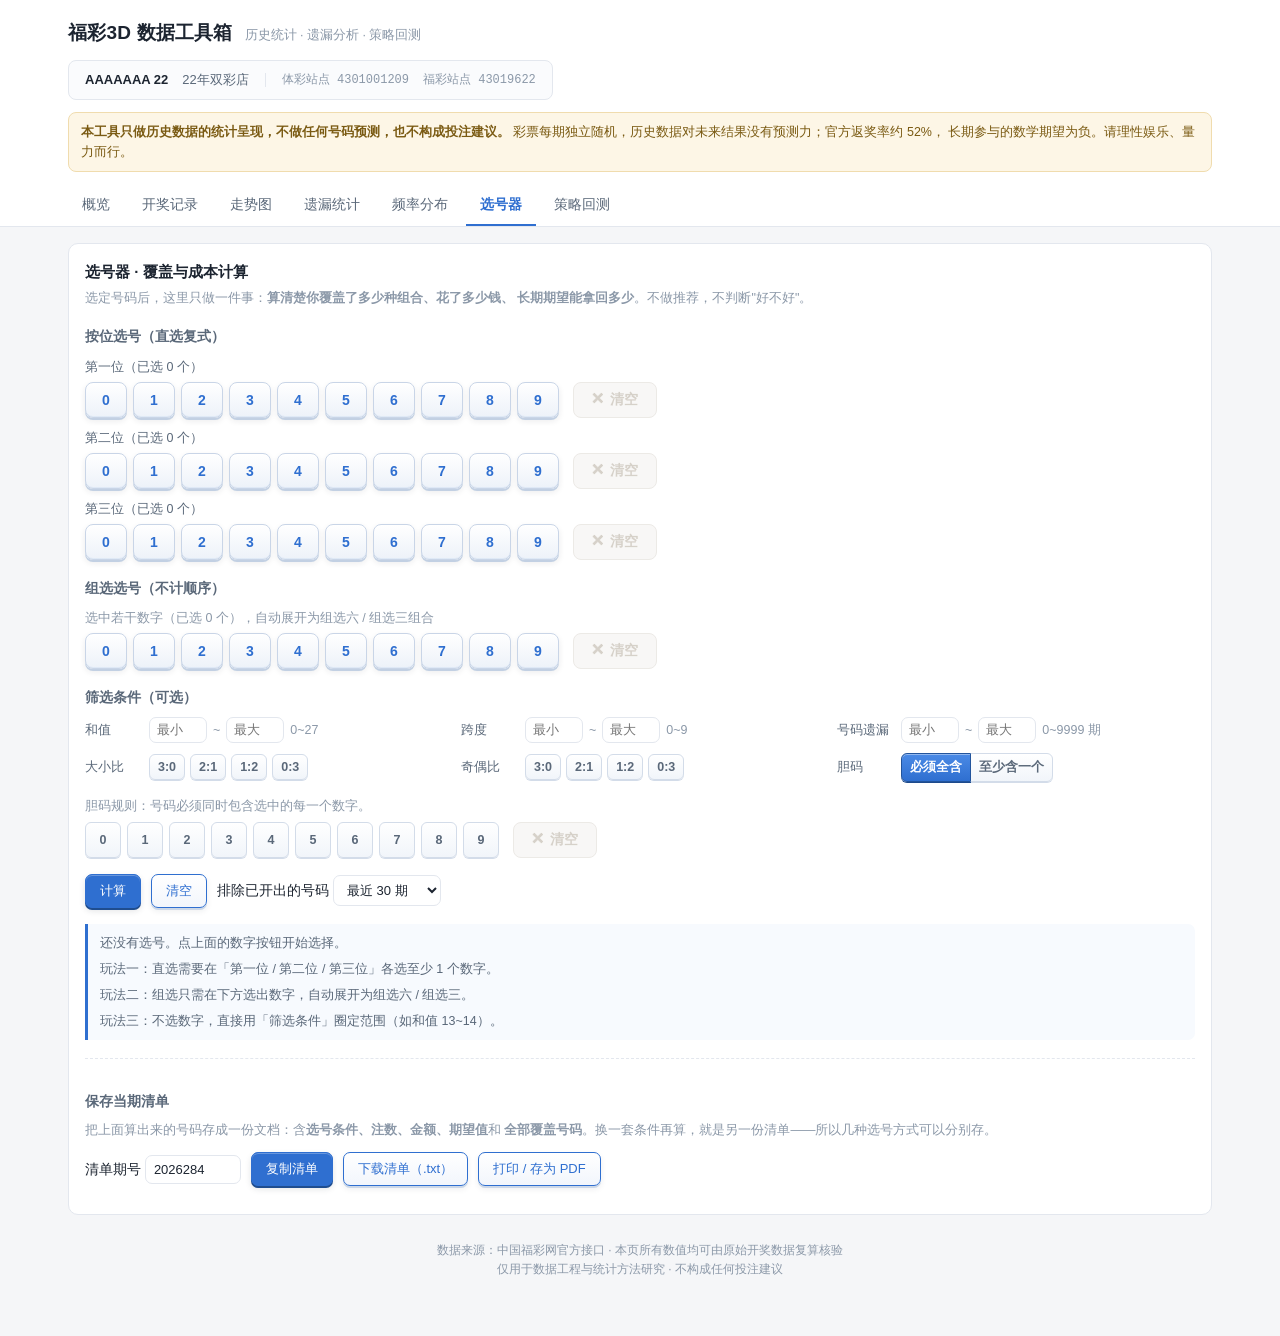
==== commit 78ddb27f: "chore(data): 自动更新开奖数据至 2026283 (2026-10-24 开 202)" ====
--- a/docs/index.html
+++ b/docs/index.html
@@ -719,7 +719,7 @@
     <div class="card">
       <h2>数据概览</h2>
       <p class="hint" id="ov-range"></p>
-      <p class="hint" id="ov-built">本页构建于 2026-10-23 23:42（北京时间）</p>
+      <p class="hint" id="ov-built">本页构建于 2026-10-24 23:10（北京时间）</p>
       <div class="note warn hidden" id="ov-stale"></div>
       <div class="stats" id="ov-stats"></div>
       <div class="note" id="ov-note"></div>
@@ -1040,8 +1040,8 @@
 
 <script>
 // 由 extract_data.py 生成，数据来源：中国福彩网官方接口
-// 记录数 4787，区间 2013002 ~ 2026282
-const FUCAI3D_DATA = [["2013002","2013-01-02","670",5148.9],["2013006","2013-01-06","457",5378.0],["2013008","2013-01-08","556",5745.2],["2013010","2013-01-10","632",5792.6],["2013011","2013-01-11","209",6031.0],["2013012","2013-01-12","688",5897.8],["2013013","2013-01-13","922",5600.7],["2013014","2013-01-14","417",5713.9],["2013015","2013-01-15","228",5955.6],["2013016","2013-01-16","038",5744.3],["2013017","2013-01-17","380",5784.6],["2013018","2013-01-18","347",5628.7],["2013020","2013-01-20","929",5547.6],["2013022","2013-01-22","250",5768.0],["2013026","2013-01-26","857",5890.6],["2013027","2013-01-27","308",5822.3],["2013030","2013-01-30","732",5884.1],["2013033","2013-02-02","277",5564.4],["2013036","2013-02-05","658",5333.5],["2013037","2013-02-06","364",5177.8],["2013038","2013-02-07","640",5010.5],["2013039","2013-02-08","639",4349.2],["2013041","2013-02-17","851",4220.7],["2013042","2013-02-18","496",4587.3],["2013044","2013-02-20","318",5033.2],["2013045","2013-02-21","039",5161.3],["2013050","2013-02-26","556",5202.1],["2013052","2013-02-28","556",5124.8],["2013054","2013-03-02","497",5045.5],["2013055","2013-03-03","456",5265.1],["2013056","2013-03-04","139",5394.7],["2013058","2013-03-06","082",5636.7],["2013060","2013-03-08","549",5659.3],["2013061","2013-03-09","675",5517.7],["2013065","2013-03-13","328",5533.1],["2013067","2013-03-15","832",5813.5],["2013068","2013-03-16","770",5569.5],["2013072","2013-03-20","831",5803.1],["2013074","2013-03-22","288",5471.9],["2013075","2013-03-23","617",5273.7],["2013076","2013-03-24","174",5641.9],["2013077","2013-03-25","184",5945.4],["2013078","2013-03-26","032",5807.1],["2013080","2013-03-28","466",5873.6],["2013081","2013-03-29","857",5833.0],["2013082","2013-03-30","249",5588.4],["2013084","2013-04-01","721",5811.8],["2013089","2013-04-06","192",5637.5],["2013091","2013-04-08","137",5644.7],["2013092","2013-04-09","632",5752.1],["2013096","2013-04-13","039",5534.5],["2013098","2013-04-15","759",5728.2],["2013102","2013-04-19","536",5656.2],["2013104","2013-04-21","014",5432.9],["2013105","2013-04-22","484",5598.1],["2013107","2013-04-24","985",5589.0],["2013111","2013-04-28","466",5736.4],["2013112","2013-04-29","996",5105.3],["2013113","2013-04-30","836",4905.9],["2013119","2013-05-06","451",5319.5],["2013121","2013-05-08","073",5282.3],["2013122","2013-05-09","465",5348.7],["2013124","2013-05-11","963",5353.2],["2013125","2013-05-12","510",5325.6],["2013126","2013-05-13","410",5429.5],["2013127","2013-05-14","667",5282.0],["2013128","2013-05-15","849",5142.9],["2013130","2013-05-17","991",5077.9],["2013131","2013-05-18","798",4753.7],["2013132","2013-05-19","155",4880.4],["2013133","2013-05-20","329",4997.8],["2013134","2013-05-21","228",5196.8],["2013135","2013-05-22","850",4986.3],["2013136","2013-05-23","231",5076.1],["2013137","2013-05-24","627",5212.7],["2013138","2013-05-25","579",5087.2],["2013139","2013-05-26","907",5198.5],["2013140","2013-05-27","592",5328.3],["2013141","2013-05-28","782",5352.3],["2013142","2013-05-29","930",5161.3],["2013143","2013-05-30","060",5178.5],["2013144","2013-05-31","890",4891.1],["2013145","2013-06-01","389",4724.1],["2013146","2013-06-02","464",4922.8],["2013147","2013-06-03","843",4918.8],["2013148","2013-06-04","825",4954.6],["2013149","2013-06-05","452",5081.1],["2013150","2013-06-06","736",5119.5],["2013151","2013-06-07","943",5427.1],["2013152","2013-06-08","149",5452.9],["2013153","2013-06-09","288",5311.5],["2013154","2013-06-10","349",4909.8],["2013155","2013-06-11","296",4854.0],["2013156","2013-06-12","775",4897.3],["2013157","2013-06-13","383",5032.8],["2013158","2013-06-14","613",5154.7],["2013159","2013-06-15","098",5101.3],["2013160","2013-06-16","210",5008.1],["2013161","2013-06-17","537",4835.9],["2013162","2013-06-18","292",5156.3],["2013163","2013-06-19","104",5002.2],["2013164","2013-06-20","732",5014.9],["2013165","2013-06-21","300",5178.8],["2013166","2013-06-22","042",4613.1],["2013167","2013-06-23","242",4791.7],["2013169","2013-06-25","344",4819.5],["2013170","2013-06-26","128",4829.8],["2013171","2013-06-27","890",4936.6],["2013172","2013-06-28","406",5023.0],["2013173","2013-06-29","506",4955.8],["2013174","2013-06-30","714",4833.3],["2013175","2013-07-01","185",5022.9],["2013176","2013-07-02","307",5062.6],["2013177","2013-07-03","169",5133.0],["2013178","2013-07-04","927",5199.8],["2013179","2013-07-05","368",5334.4],["2013180","2013-07-06","642",5324.1],["2013181","2013-07-07","248",5363.6],["2013182","2013-07-08","944",5458.4],["2013183","2013-07-09","693",5003.8],["2013184","2013-07-10","487",5052.9],["2013185","2013-07-11","916",5102.8],["2013186","2013-07-12","170",5219.2],["2013187","2013-07-13","188",4925.0],["2013188","2013-07-14","020",4860.1],["2013189","2013-07-15","026",4707.2],["2013190","2013-07-16","719",4756.0],["2013191","2013-07-17","315",4966.3],["2013192","2013-07-18","170",4993.1],["2013193","2013-07-19","493",5182.8],["2013194","2013-07-20","806",4968.9],["2013195","2013-07-21","398",5174.4],["2013196","2013-07-22","100",5171.9],["2013197","2013-07-23","115",4786.4],["2013198","2013-07-24","566",4837.7],["2013199","2013-07-25","814",4764.3],["2013200","2013-07-26","573",4952.6],["2013201","2013-07-27","498",4838.8],["2013202","2013-07-28","603",4956.4],["2013203","2013-07-29","300",5071.1],["2013204","2013-07-30","506",4855.2],["2013205","2013-07-31","798",5044.0],["2013206","2013-08-01","493",4944.4],["2013207","2013-08-02","473",5199.5],["2013208","2013-08-03","044",4967.4],["2013209","2013-08-04","928",4752.2],["2013210","2013-08-05","139",4967.5],["2013211","2013-08-06","749",5067.4],["2013212","2013-08-07","082",5063.1],["2013213","2013-08-08","660",5142.3],["2013214","2013-08-09","826",5071.9],["2013215","2013-08-10","157",5001.1],["2013216","2013-08-11","383",5142.1],["2013217","2013-08-12","965",5289.0],["2013218","2013-08-13","112",5233.8],["2013219","2013-08-14","232",5149.0],["2013220","2013-08-15","630",5144.3],["2013221","2013-08-16","999",5274.2],["2013222","2013-08-17","260",4668.0],["2013223","2013-08-18","811",4973.7],["2013224","2013-08-19","579",4718.1],["2013225","2013-08-20","884",4900.7],["2013226","2013-08-21","550",4844.8],["2013227","2013-08-22","427",4735.2],["2013228","2013-08-23","410",5077.8],["2013229","2013-08-24","003",4730.8],["2013230","2013-08-25","962",4578.2],["2013231","2013-08-26","468",4944.5],["2013232","2013-08-27","441",5017.0],["2013233","2013-08-28","367",4846.2],["2013234","2013-08-29","846",4981.6],["2013235","2013-08-30","625",5081.1],["2013236","2013-08-31","714",4906.5],["2013237","2013-09-01","874",5038.4],["2013238","2013-09-02","117",5057.2],["2013239","2013-09-03","091",4885.3],["2013240","2013-09-04","569",4947.9],["2013241","2013-09-05","718",5096.9],["2013242","2013-09-06","528",5191.8],["2013243","2013-09-07","361",5016.3],["2013244","2013-09-08","393",5115.9],["2013245","2013-09-09","742",4986.0],["2013246","2013-09-10","906",5171.9],["2013247","2013-09-11","559",5206.2],["2013248","2013-09-12","115",5086.9],["2013249","2013-09-13","307",5107.2],["2013250","2013-09-14","904",4918.0],["2013251","2013-09-15","753",5085.1],["2013252","2013-09-16","573",5208.0],["2013253","2013-09-17","683",5072.1],["2013254","2013-09-18","956",4993.5],["2013255","2013-09-19","295",4772.8],["2013256","2013-09-20","598",5010.3],["2013257","2013-09-21","398",5029.6],["2013258","2013-09-22","055",5128.0],["2013259","2013-09-23","413",4862.6],["2013260","2013-09-24","626",4992.7],["2013261","2013-09-25","227",5052.4],["2013262","2013-09-26","643",4861.2],["2013263","2013-09-27","681",5060.6],["2013264","2013-09-28","748",5023.7],["2013265","2013-09-29","373",5044.7],["2013266","2013-09-30","552",4956.1],["2013267","2013-10-01","051",4528.3],["2013268","2013-10-02","414",4379.6],["2013269","2013-10-03","166",4543.7],["2013270","2013-10-04","295",4599.2],["2013271","2013-10-05","385",4737.4],["2013272","2013-10-06","309",4862.8],["2013273","2013-10-07","568",4775.9],["2013274","2013-10-08","600",5017.4],["2013275","2013-10-09","250",4895.8],["2013276","2013-10-10","954",4843.8],["2013277","2013-10-11","393",5038.6],["2013278","2013-10-12","134",5003.2],["2013279","2013-10-13","409",4969.8],["2013280","2013-10-14","194",5123.3],["2013281","2013-10-15","005",4994.9],["2013282","2013-10-16","846",4896.2],["2013283","2013-10-17","547",5027.0],["2013284","2013-10-18","169",5174.6],["2013285","2013-10-19","165",4949.3],["2013286","2013-10-20","192",4892.8],["2013287","2013-10-21","200",4997.0],["2013288","2013-10-22","748",4755.3],["2013289","2013-10-23","740",4965.5],["2013290","2013-10-24","323",4896.4],["2013291","2013-10-25","667",4886.2],["2013292","2013-10-26","093",4617.8],["2013293","2013-10-27","956",4876.8],["2013294","2013-10-28","198",5051.9],["2013295","2013-10-29","342",5123.8],["2013296","2013-10-30","943",4987.4],["2013297","2013-10-31","803",5153.3],["2013298","2013-11-01","732",5068.6],["2013299","2013-11-02","207",4907.3],["2013300","2013-11-03","383",5107.2],["2013301","2013-11-04","776",5087.3],["2013302","2013-11-05","882",5039.5],["2013303","2013-11-06","289",5021.8],["2013304","2013-11-07","212",5002.5],["2013305","2013-11-08","860",4822.1],["2013306","2013-11-09","291",4756.2],["2013307","2013-11-10","694",4818.5],["2013308","2013-11-11","378",5001.4],["2013309","2013-11-12","982",5145.9],["2013310","2013-11-13","271",5211.6],["2013311","2013-11-14","358",5162.7],["2013312","2013-11-15","784",5371.0],["2013313","2013-11-16","898",5126.2],["2013314","2013-11-17","711",4910.7],["2013315","2013-11-18","899",4995.1],["2013316","2013-11-19","088",4805.8],["2013317","2013-11-20","197",5016.3],["2013318","2013-11-21","244",5118.5],["2013319","2013-11-22","460",5104.3],["2013320","2013-11-23","573",4803.4],["2013321","2013-11-24","987",4958.7],["2013322","2013-11-25","648",5056.6],["2013323","2013-11-26","114",5336.3],["2013324","2013-11-27","167",5050.0],["2013325","2013-11-28","863",5229.1],["2013326","2013-11-29","233",5390.1],["2013327","2013-11-30","405",4974.8],["2013328","2013-12-01","957",5156.8],["2013329","2013-12-02","529",5256.3],["2013330","2013-12-03","004",5338.8],["2013331","2013-12-04","224",5171.6],["2013332","2013-12-05","423",5151.9],["2013333","2013-12-06","789",5183.9],["2013334","2013-12-07","680",4938.1],["2013335","2013-12-08","008",5133.3],["2013336","2013-12-09","423",5045.4],["2013337","2013-12-10","030",5261.3],["2013338","2013-12-11","517",4959.5],["2013339","2013-12-12","867",5147.1],["2013340","2013-12-13","805",5139.2],["2013341","2013-12-14","980",4985.1],["2013342","2013-12-15","899",5018.5],["2013343","2013-12-16","776",4857.7],["2013344","2013-12-17","149",5055.8],["2013345","2013-12-18","072",5195.2],["2013346","2013-12-19","019",5294.0],["2013347","2013-12-20","554",5246.1],["2013348","2013-12-21","574",4975.1],["2013349","2013-12-22","524",5024.3],["2013350","2013-12-23","322",4979.3],["2013351","2013-12-24","726",4936.8],["2013352","2013-12-25","176",5151.7],["2013353","2013-12-26","185",5291.5],["2013354","2013-12-27","024",5367.0],["2013355","2013-12-28","293",5068.5],["2013356","2013-12-29","164",5258.2],["2013357","2013-12-30","320",5416.9],["2013358","2013-12-31","968",5503.5],["2014001","2014-01-01","687",5065.0],["2014002","2014-01-02","634",5425.3],["2014003","2014-01-03","643",5448.8],["2014004","2014-01-04","955",5225.9],["2014005","2014-01-05","755",5087.5],["2014006","2014-01-06","992",5091.2],["2014007","2014-01-07","283",5081.7],["2014008","2014-01-08","590",5216.7],["2014009","2014-01-09","432",5267.4],["2014010","2014-01-10","645",5213.6],["2014011","2014-01-11","319",5194.9],["2014012","2014-01-12","368",5249.6],["2014013","2014-01-13","613",5429.0],["2014014","2014-01-14","945",5367.1],["2014015","2014-01-15","742",5616.2],["2014016","2014-01-16","224",5775.9],["2014017","2014-01-17","057",5545.3],["2014018","2014-01-18","474",5149.5],["2014019","2014-01-19","610",5106.8],["2014020","2014-01-20","087",5125.0],["2014021","2014-01-21","875",5071.9],["2014022","2014-01-22","969",5168.4],["2014023","2014-01-23","303",5098.3],["2014024","2014-01-24","344",5037.6],["2014025","2014-01-25","683",4971.0],["2014026","2014-01-26","300",5054.3],["2014027","2014-01-27","774",4721.7],["2014028","2014-01-28","805",4699.1],["2014029","2014-01-29","618",4317.0],["2014030","2014-02-07","488",4009.4],["2014031","2014-02-08","204",3747.9],["2014032","2014-02-09","256",3898.2],["2014033","2014-02-10","444",4223.5],["2014034","2014-02-11","335",4075.3],["2014035","2014-02-12","723",4259.9],["2014036","2014-02-13","630",4539.8],["2014037","2014-02-14","809",4450.0],["2014038","2014-02-15","004",4524.9],["2014039","2014-02-16","478",4449.9],["2014040","2014-02-17","068",4651.8],["2014041","2014-02-18","702",4825.6],["2014042","2014-02-19","156",4974.1],["2014043","2014-02-20","854",4965.4],["2014044","2014-02-21","585",5206.1],["2014045","2014-02-22","236",4973.9],["2014046","2014-02-23","248",5117.8],["2014047","2014-02-24","903",5465.6],["2014048","2014-02-25","214",5384.2],["2014049","2014-02-26","392",5536.4],["2014050","2014-02-27","757",5511.1],["2014051","2014-02-28","310",5529.0],["2014052","2014-03-01","793",5257.3],["2014053","2014-03-02","700",5311.9],["2014054","2014-03-03","257",5329.7],["2014055","2014-03-04","761",5581.4],["2014056","2014-03-05","386",5002.2],["2014057","2014-03-06","502",5152.3],["2014058","2014-03-07","210",5289.1],["2014059","2014-03-08","871",4829.2],["2014060","2014-03-09","977",4890.7],["2014061","2014-03-10","819",4806.3],["2014062","2014-03-11","300",5059.6],["2014063","2014-03-12","742",4874.8],["2014064","2014-03-13","361",5167.7],["2014065","2014-03-14","208",5211.5],["2014066","2014-03-15","693",5047.2],["2014067","2014-03-16","072",5093.5],["2014068","2014-03-17","968",5368.9],["2014069","2014-03-18","652",5370.6],["2014070","2014-03-19","911",5300.3],["2014071","2014-03-20","537",5002.8],["2014072","2014-03-21","662",5184.8],["2014073","2014-03-22","036",4938.5],["2014074","2014-03-23","921",5055.0],["2014075","2014-03-24","146",5338.6],["2014076","2014-03-25","559",5233.0],["2014077","2014-03-26","712",5092.7],["2014078","2014-03-27","630",5290.6],["2014079","2014-03-28","206",5365.0],["2014080","2014-03-29","670",5110.3],["2014081","2014-03-30","544",5023.1],["2014082","2014-03-31","934",5082.9],["2014083","2014-04-01","521",5121.0],["2014084","2014-04-02","558",5222.4],["2014085","2014-04-03","623",5040.5],["2014086","2014-04-04","056",5304.8],["2014087","2014-04-05","030",4760.5],["2014088","2014-04-06","404",4739.1],["2014089","2014-04-07","506",4754.1],["2014090","2014-04-08","482",5054.8],["2014091","2014-04-09","495",5062.4],["2014092","2014-04-10","303",5077.9],["2014093","2014-04-11","998",5031.9],["2014094","2014-04-12","285",4530.7],["2014095","2014-04-13","553",4749.7],["2014096","2014-04-14","738",4904.1],["2014097","2014-04-15","389",5063.9],["2014098","2014-04-16","548",5079.7],["2014099","2014-04-17","286",5209.0],["2014100","2014-04-18","170",5199.3],["2014101","2014-04-19","892",4809.2],["2014102","2014-04-20","352",4946.5],["2014103","2014-04-21","250",5115.7],["2014104","2014-04-22","957",5203.7],["2014105","2014-04-23","613",5068.8],["2014106","2014-04-24","970",5262.7],["2014107","2014-04-25","669",5270.5],["2014108","2014-04-26","960",4611.8],["2014109","2014-04-27","965",4743.7],["2014110","2014-04-28","768",4764.1],["2014111","2014-04-29","487",4690.6],["2014112","2014-04-30","429",4679.7],["2014113","2014-05-01","124",4349.4],["2014114","2014-05-02","243",4423.7],["2014115","2014-05-03","645",4591.8],["2014116","2014-05-04","910",4774.9],["2014117","2014-05-05","829",4865.8],["2014118","2014-05-06","182",5020.3],["2014119","2014-05-07","383",5051.5],["2014120","2014-05-08","758",4879.5],["2014121","2014-05-09","743",5014.3],["2014122","2014-05-10","499",4711.6],["2014123","2014-05-11","315",4616.4],["2014124","2014-05-12","701",4860.8],["2014125","2014-05-13","852",4924.7],["2014126","2014-05-14","588",4930.2],["2014127","2014-05-15","341",4866.0],["2014128","2014-05-16","780",4944.3],["2014129","2014-05-17","145",4744.1],["2014130","2014-05-18","211",4985.0],["2014131","2014-05-19","870",4840.0],["2014132","2014-05-20","139",4884.1],["2014133","2014-05-21","650",4919.9],["2014134","2014-05-22","085",4975.1],["2014135","2014-05-23","409",5058.2],["2014136","2014-05-24","840",4693.4],["2014137","2014-05-25","169",4703.2],["2014138","2014-05-26","587",4924.2],["2014139","2014-05-27","764",4971.4],["2014140","2014-05-28","901",4982.0],["2014141","2014-05-29","921",4972.6],["2014142","2014-05-30","594",4908.7],["2014143","2014-05-31","244",4629.1],["2014144","2014-06-01","077",4192.5],["2014145","2014-06-02","612",4154.8],["2014146","2014-06-03","367",4652.1],["2014147","2014-06-04","578",4725.8],["2014148","2014-06-05","180",4864.0],["2014149","2014-06-06","262",4863.2],["2014150","2014-06-07","107",4505.0],["2014151","2014-06-08","391",4606.8],["2014152","2014-06-09","821",4744.5],["2014153","2014-06-10","392",4767.1],["2014154","2014-06-11","115",4752.5],["2014155","2014-06-12","677",4596.2],["2014156","2014-06-13","419",4546.6],["2014157","2014-06-14","575",4538.7],["2014158","2014-06-15","411",4516.5],["2014159","2014-06-16","312",4538.9],["2014160","2014-06-17","045",4513.8],["2014161","2014-06-18","946",4573.9],["2014162","2014-06-19","587",4582.4],["2014163","2014-06-20","668",4897.7],["2014164","2014-06-21","341",4451.2],["2014165","2014-06-22","466",4654.4],["2014166","2014-06-23","316",4502.1],["2014167","2014-06-24","986",4720.4],["2014168","2014-06-25","481",4497.2],["2014169","2014-06-26","279",4557.5],["2014170","2014-06-27","630",4637.8],["2014171","2014-06-28","631",4466.2],["2014172","2014-06-29","843",4337.7],["2014173","2014-06-30","359",4489.5],["2014174","2014-07-01","659",4608.7],["2014175","2014-07-02","347",4540.8],["2014176","2014-07-03","685",4832.2],["2014177","2014-07-04","260",4844.7],["2014178","2014-07-05","077",4657.0],["2014179","2014-07-06","130",4410.5],["2014180","2014-07-07","199",4455.2],["2014181","2014-07-08","806",4329.4],["2014182","2014-07-09","804",4426.0],["2014183","2014-07-10","987",4321.7],["2014184","2014-07-11","397",4348.9],["2014185","2014-07-12","636",4297.6],["2014186","2014-07-13","284",4362.4],["2014187","2014-07-14","876",4458.7],["2014188","2014-07-15","965",4511.7],["2014189","2014-07-16","858",4451.5],["2014190","2014-07-17","597",4447.9],["2014191","2014-07-18","411",4544.6],["2014192","2014-07-19","208",4175.2],["2014193","2014-07-20","531",4336.4],["2014194","2014-07-21","626",4437.7],["2014195","2014-07-22","895",4474.6],["2014196","2014-07-23","883",4513.5],["2014197","2014-07-24","832",4336.9],["2014198","2014-07-25","980",4442.3],["2014199","2014-07-26","648",4195.3],["2014200","2014-07-27","583",4318.3],["2014201","2014-07-28","363",4446.2],["2014202","2014-07-29","627",4361.0],["2014203","2014-07-30","648",4441.4],["2014204","2014-07-31","284",4454.9],["2014205","2014-08-01","272",4581.4],["2014206","2014-08-02","657",4209.3],["2014207","2014-08-03","258",4292.5],["2014208","2014-08-04","241",4578.2],["2014209","2014-08-05","194",4648.3],["2014210","2014-08-06","585",4634.1],["2014211","2014-08-07","697",4569.0],["2014212","2014-08-08","553",4652.4],["2014213","2014-08-09","447",4284.0],["2014214","2014-08-10","770",4398.6],["2014215","2014-08-11","175",4121.0],["2014216","2014-08-12","938",4276.0],["2014217","2014-08-13","354",4310.7],["2014218","2014-08-14","238",4430.2],["2014219","2014-08-15","859",4655.6],["2014220","2014-08-16","628",4316.0],["2014221","2014-08-17","384",4572.6],["2014222","2014-08-18","672",4614.6],["2014223","2014-08-19","444",4656.2],["2014224","2014-08-20","689",4188.4],["2014225","2014-08-21","902",4457.5],["2014226","2014-08-22","675",4417.6],["2014227","2014-08-23","703",4374.5],["2014228","2014-08-24","855",4430.2],["2014229","2014-08-25","681",4429.1],["2014230","2014-08-26","688",4615.0],["2014231","2014-08-27","803",4345.3],["2014232","2014-08-28","119",4505.1],["2014233","2014-08-29","283",4382.7],["2014234","2014-08-30","580",4308.8],["2014235","2014-08-31","330",4414.7],["2014236","2014-09-01","430",4318.8],["2014237","2014-09-02","260",4262.4],["2014238","2014-09-03","425",4352.5],["2014239","2014-09-04","552",4494.5],["2014240","2014-09-05","411",4528.0],["2014241","2014-09-06","143",4187.8],["2014242","2014-09-07","124",4250.7],["2014243","2014-09-08","876",4061.3],["2014244","2014-09-09","122",4412.6],["2014245","2014-09-10","608",4260.4],["2014246","2014-09-11","627",4552.3],["2014247","2014-09-12","714",4715.9],["2014248","2014-09-13","708",4630.0],["2014249","2014-09-14","281",4701.1],["2014250","2014-09-15","180",4840.3],["2014251","2014-09-16","424",4994.5],["2014252","2014-09-17","902",4642.0],["2014253","2014-09-18","298",4789.3],["2014254","2014-09-19","031",4878.2],["2014255","2014-09-20","395",4397.0],["2014256","2014-09-21","767",4464.1],["2014257","2014-09-22","194",4394.9],["2014258","2014-09-23","718",4645.6],["2014259","2014-09-24","551",4683.5],["2014260","2014-09-25","578",4654.0],["2014261","2014-09-26","988",4723.1],["2014262","2014-09-27","941",4328.2],["2014263","2014-09-28","304",4607.8],["2014264","2014-09-29","395",4665.9],["2014265","2014-09-30","502",4553.5],["2014266","2014-10-01","582",4093.0],["2014267","2014-10-02","162",4150.1],["2014268","2014-10-03","621",4314.1],["2014269","2014-10-04","942",4155.0],["2014270","2014-10-05","275",4326.7],["2014271","2014-10-06","392",4512.6],["2014272","2014-10-07","478",4719.6],["2014273","2014-10-08","370",4887.7],["2014274","2014-10-09","361",4993.3],["2014275","2014-10-10","897",5151.0],["2014276","2014-10-11","460",4896.0],["2014277","2014-10-12","669",4875.2],["2014278","2014-10-13","209",4425.1],["2014279","2014-10-14","066",4634.0],["2014280","2014-10-15","524",4434.7],["2014281","2014-10-16","339",4625.3],["2014282","2014-10-17","684",4620.7],["2014283","2014-10-18","150",4495.3],["2014284","2014-10-19","670",4604.2],["2014285","2014-10-20","139",4598.9],["2014286","2014-10-21","667",4738.8],["2014287","2014-10-22","738",4686.6],["2014288","2014-10-23","100",4774.9],["2014289","2014-10-24","475",4453.5],["2014290","2014-10-25","076",4481.0],["2014291","2014-10-26","073",4578.4],["2014292","2014-10-27","802",4487.2],["2014293","2014-10-28","081",4660.2],["2014294","2014-10-29","817",4629.0],["2014295","2014-10-30","829",4745.9],["2014296","2014-10-31","924",4833.5],["2014297","2014-11-01","161",4600.2],["2014298","2014-11-02","011",4477.8],["2014299","2014-11-03","557",4249.4],["2014300","2014-11-04","605",4457.7],["2014301","2014-11-05","213",4726.6],["2014302","2014-11-06","605",4597.9],["2014303","2014-11-07","949",4615.2],["2014304","2014-11-08","041",4328.0],["2014305","2014-11-09","474",4431.0],["2014306","2014-11-10","391",4491.2],["2014307","2014-11-11","642",4728.1],["2014308","2014-11-12","429",4733.0],["2014309","2014-11-13","461",4772.9],["2014310","2014-11-14","963",4923.3],["2014311","2014-11-15","296",4709.6],["2014312","2014-11-16","308",4868.6],["2014313","2014-11-17","192",5090.8],["2014314","2014-11-18","713",5060.1],["2014315","2014-11-19","312",5163.9],["2014316","2014-11-20","678",5050.3],["2014317","2014-11-21","041",5120.9],["2014318","2014-11-22","382",4985.9],["2014319","2014-11-23","774",5160.9],["2014320","2014-11-24","182",4844.2],["2014321","2014-11-25","974",5196.4],["2014322","2014-11-26","667",5129.7],["2014323","2014-11-27","945",5027.8],["2014324","2014-11-28","935",5087.2],["2014325","2014-11-29","288",4737.4],["2014326","2014-11-30","978",4692.8],["2014327","2014-12-01","088",4653.6],["2014328","2014-12-02","362",4761.0],["2014329","2014-12-03","785",4909.8],["2014330","2014-12-04","614",5083.2],["2014331","2014-12-05","287",5211.6],["2014332","2014-12-06","330",5050.3],["2014333","2014-12-07","437",4927.3],["2014334","2014-12-08","142",4990.4],["2014335","2014-12-09","407",5102.9],["2014336","2014-12-10","513",5218.5],["2014337","2014-12-11","668",5207.1],["2014338","2014-12-12","917",5104.0],["2014339","2014-12-13","649",4983.3],["2014340","2014-12-14","370",5159.3],["2014341","2014-12-15","773",5167.3],["2014342","2014-12-16","797",5006.4],["2014343","2014-12-17","614",4919.9],["2014344","2014-12-18","209",5226.6],["2014345","2014-12-19","695",5237.3],["2014346","2014-12-20","351",4920.0],["2014347","2014-12-21","998",5157.7],["2014348","2014-12-22","522",4923.3],["2014349","2014-12-23","771",5036.6],["2014350","2014-12-24","223",5015.0],["2014351","2014-12-25","505",4987.3],["2014352","2014-12-26","727",5153.8],["2014353","2014-12-27","515",4958.5],["2014354","2014-12-28","713",5229.5],["2014355","2014-12-29","773",5182.4],["2014356","2014-12-30","371",5196.9],["2014357","2014-12-31","610",5147.7],["2015001","2015-01-01","245",4656.1],["2015002","2015-01-02","047",4885.5],["2015003","2015-01-03","029",5011.2],["2015004","2015-01-04","937",5020.1],["2015005","2015-01-05","031",5226.3],["2015006","2015-01-06","053",4937.6],["2015007","2015-01-07","055",5110.7],["2015008","2015-01-08","919",4779.8],["2015009","2015-01-09","730",5066.0],["2015010","2015-01-10","599",4966.1],["2015011","2015-01-11","660",5145.4],["2015012","2015-01-12","047",4969.0],["2015013","2015-01-13","764",5426.4],["2015014","2015-01-14","402",5022.2],["2015015","2015-01-15","207",5127.0],["2015016","2015-01-16","656",5205.0],["2015017","2015-01-17","027",4721.9],["2015018","2015-01-18","902",4969.2],["2015019","2015-01-19","909",5057.1],["2015020","2015-01-20","731",4972.0],["2015021","2015-01-21","700",5235.1],["2015022","2015-01-22","982",5051.1],["2015023","2015-01-23","325",5139.4],["2015024","2015-01-24","875",5056.5],["2015025","2015-01-25","218",4865.8],["2015026","2015-01-26","068",5136.1],["2015027","2015-01-27","452",5080.2],["2015028","2015-01-28","283",5021.6],["2015029","2015-01-29","367",5057.7],["2015030","2015-01-30","278",5180.7],["2015031","2015-01-31","117",5163.2],["2015032","2015-02-01","711",4928.9],["2015033","2015-02-02","150",4992.7],["2015034","2015-02-03","178",4880.6],["2015035","2015-02-04","744",5173.3],["2015036","2015-02-05","275",4779.7],["2015037","2015-02-06","833",5429.1],["2015038","2015-02-07","043",4729.1],["2015039","2015-02-08","094",5229.2],["2015040","2015-02-09","076",4684.7],["2015041","2015-02-10","794",4868.4],["2015042","2015-02-11","521",4833.8],["2015043","2015-02-12","224",4970.7],["2015044","2015-02-13","861",4786.1],["2015045","2015-02-14","656",4612.1],["2015046","2015-02-15","636",4547.7],["2015047","2015-02-16","799",4197.9],["2015048","2015-02-17","472",3898.4],["2015049","2015-02-25","043",3374.0],["2015050","2015-02-26","683",3725.0],["2015051","2015-02-27","163",3925.7],["2015052","2015-02-28","197",3896.3],["2015053","2015-03-01","622",3863.1],["2015054","2015-03-02","395",3805.4],["2015055","2015-03-03","464",3998.9],["2015056","2015-03-04","783",3937.8],["2015057","2015-03-05","856",3961.2],["2015058","2015-03-06","569",4167.6],["2015059","2015-03-07","889",4225.4],["2015060","2015-03-08","640",3990.2],["2015061","2015-03-09","285",4114.8],["2015062","2015-03-10","827",4261.7],["2015063","2015-03-11","547",4537.1],["2015064","2015-03-12","368",4424.9],["2015065","2015-03-13","799",4619.0],["2015066","2015-03-14","688",4186.3],["2015067","2015-03-15","442",4285.8],["2015068","2015-03-16","757",4432.9],["2015069","2015-03-17","158",4486.1],["2015070","2015-03-18","196",4588.2],["2015071","2015-03-19","807",4737.6],["2015072","2015-03-20","561",4663.9],["2015073","2015-03-21","680",4384.7],["2015074","2015-03-22","840",4777.3],["2015075","2015-03-23","490",4633.1],["2015076","2015-03-24","288",4697.3],["2015077","2015-03-25","301",4525.0],["2015078","2015-03-26","491",4593.0],["2015079","2015-03-27","622",4557.5],["2015080","2015-03-28","810",4255.7],["2015081","2015-03-29","224",4400.1],["2015082","2015-03-30","069",4610.7],["2015083","2015-03-31","178",4536.1],["2015084","2015-04-01","718",4771.5],["2015085","2015-04-02","947",4478.7],["2015086","2015-04-03","472",5110.2],["2015087","2015-04-04","314",4240.0],["2015088","2015-04-05","955",4328.6],["2015089","2015-04-06","836",4174.3],["2015090","2015-04-07","899",4605.1],["2015091","2015-04-08","349",4510.6],["2015092","2015-04-09","634",4552.8],["2015093","2015-04-10","367",4794.1],["2015094","2015-04-11","565",4558.7],["2015095","2015-04-12","746",4338.5],["2015096","2015-04-13","796",4756.5],["2015097","2015-04-14","268",4585.6],["2015098","2015-04-15","309",4909.6],["2015099","2015-04-16","326",4760.4],["2015100","2015-04-17","887",4696.6],["2015101","2015-04-18","438",4288.8],["2015102","2015-04-19","936",4547.4],["2015103","2015-04-20","776",4691.3],["2015104","2015-04-21","674",4742.3],["2015105","2015-04-22","139",4725.2],["2015106","2015-04-23","241",4798.4],["2015107","2015-04-24","415",4787.0],["2015108","2015-04-25","758",4585.8],["2015109","2015-04-26","474",4663.9],["2015110","2015-04-27","988",4650.9],["2015111","2015-04-28","871",4677.1],["2015112","2015-04-29","451",4832.7],["2015113","2015-04-30","405",4679.3],["2015114","2015-05-01","844",4192.0],["2015115","2015-05-02","598",4314.4],["2015116","2015-05-03","771",4616.3],["2015117","2015-05-04","716",4730.8],["2015118","2015-05-05","607",4730.1],["2015119","2015-05-06","079",4703.0],["2015120","2015-05-07","784",4651.2],["2015121","2015-05-08","227",4833.4],["2015122","2015-05-09","274",4383.7],["2015123","2015-05-10","240",4521.0],["2015124","2015-05-11","599",4417.8],["2015125","2015-05-12","259",4403.0],["2015126","2015-05-13","971",4528.2],["2015127","2015-05-14","097",4721.0],["2015128","2015-05-15","313",4553.7],["2015129","2015-05-16","055",4160.2],["2015130","2015-05-17","218",4322.1],["2015131","2015-05-18","471",4432.0],["2015132","2015-05-19","685",4588.5],["2015133","2015-05-20","001",4692.8],["2015134","2015-05-21","661",4129.7],["2015135","2015-05-22","231",4320.4],["2015136","2015-05-23","378",3994.5],["2015137","2015-05-24","239",4331.3],["2015138","2015-05-25","182",4316.1],["2015139","2015-05-26","339",4467.8],["2015140","2015-05-27","755",4325.9],["2015141","2015-05-28","812",4456.2],["2015142","2015-05-29","360",4386.6],["2015143","2015-05-30","880",4158.4],["2015144","2015-05-31","980",4124.3],["2015145","2015-06-01","197",4186.8],["2015146","2015-06-02","461",4398.0],["2015147","2015-06-03","331",4435.4],["2015148","2015-06-04","750",4383.5],["2015149","2015-06-05","022",4284.5],["2015150","2015-06-06","275",4021.3],["2015151","2015-06-07","430",4319.0],["2015152","2015-06-08","660",4372.7],["2015153","2015-06-09","451",4346.4],["2015154","2015-06-10","411",4351.9],["2015155","2015-06-11","188",4245.4],["2015156","2015-06-12","827",4322.9],["2015157","2015-06-13","222",4170.4],["2015158","2015-06-14","037",3833.3],["2015159","2015-06-15","847",4250.2],["2015160","2015-06-16","297",4345.1],["2015161","2015-06-17","823",4375.3],["2015162","2015-06-18","039",4443.9],["2015163","2015-06-19","030",4466.6],["2015164","2015-06-20","133",3666.6],["2015165","2015-06-21","567",3898.6],["2015166","2015-06-22","189",3830.6],["2015167","2015-06-23","601",4153.4],["2015168","2015-06-24","306",4231.6],["2015169","2015-06-25","511",4328.0],["2015170","2015-06-26","313",4181.5],["2015171","2015-06-27","672",3936.3],["2015172","2015-06-28","864",4115.5],["2015173","2015-06-29","498",4162.0],["2015174","2015-06-30","503",4183.0],["2015175","2015-07-01","743",4141.4],["2015176","2015-07-02","773",4270.2],["2015177","2015-07-03","605",4214.3],["2015178","2015-07-04","141",4026.7],["2015179","2015-07-05","381",4050.5],["2015180","2015-07-06","702",4204.6],["2015181","2015-07-07","281",4336.7],["2015182","2015-07-08","417",4218.8],["2015183","2015-07-09","731",4458.2],["2015184","2015-07-10","119",4434.2],["2015185","2015-07-11","870",3902.3],["2015186","2015-07-12","519",4143.7],["2015187","2015-07-13","878",4127.2],["2015188","2015-07-14","663",3942.6],["2015189","2015-07-15","224",4031.6],["2015190","2015-07-16","408",4042.6],["2015191","2015-07-17","713",4145.5],["2015192","2015-07-18","774",4178.1],["2015193","2015-07-19","416",4106.6],["2015194","2015-07-20","651",4196.2],["2015195","2015-07-21","781",4276.3],["2015196","2015-07-22","813",4225.7],["2015197","2015-07-23","580",4346.3],["2015198","2015-07-24","577",4406.2],["2015199","2015-07-25","131",3950.0],["2015200","2015-07-26","553",4011.8],["2015201","2015-07-27","905",4008.4],["2015202","2015-07-28","925",3991.2],["2015203","2015-07-29","988",3905.0],["2015204","2015-07-30","644",3878.0],["2015205","2015-07-31","313",3923.4],["2015206","2015-08-01","090",3825.0],["2015207","2015-08-02","635",3685.4],["2015208","2015-08-03","253",3877.2],["2015209","2015-08-04","547",4010.1],["2015210","2015-08-05","508",4059.1],["2015211","2015-08-06","701",4134.9],["2015212","2015-08-07","896",4147.1],["2015213","2015-08-08","205",3791.9],["2015214","2015-08-09","241",3978.7],["2015215","2015-08-10","216",4163.6],["2015216","2015-08-11","053",4133.5],["2015217","2015-08-12","365",4145.3],["2015218","2015-08-13","199",4195.9],["2015219","2015-08-14","566",4026.4],["2015220","2015-08-15","884",3893.9],["2015221","2015-08-16","065",3884.9],["2015222","2015-08-17","550",3954.2],["2015223","2015-08-18","801",3893.3],["2015224","2015-08-19","810",3920.3],["2015225","2015-08-20","234",3823.5],["2015226","2015-08-21","145",3812.3],["2015227","2015-08-22","187",3798.1],["2015228","2015-08-23","290",3876.7],["2015229","2015-08-24","671",3885.8],["2015230","2015-08-25","952",4067.6],["2015231","2015-08-26","683",4022.6],["2015232","2015-08-27","811",4200.1],["2015233","2015-08-28","432",4181.8],["2015234","2015-08-29","454",3966.5],["2015235","2015-08-30","107",3972.6],["2015236","2015-08-31","264",4141.3],["2015237","2015-09-01","107",4085.8],["2015238","2015-09-02","267",4023.6],["2015239","2015-09-03","899",3715.2],["2015240","2015-09-04","462",3706.1],["2015241","2015-09-05","957",3847.4],["2015242","2015-09-06","764",3891.9],["2015243","2015-09-07","899",3981.8],["2015244","2015-09-08","887",3890.3],["2015245","2015-09-09","831",3831.2],["2015246","2015-09-10","313",3871.8],["2015247","2015-09-11","498",3922.9],["2015248","2015-09-12","995",3751.5],["2015249","2015-09-13","319",3750.4],["2015250","2015-09-14","873",3883.2],["2015251","2015-09-15","668",3987.3],["2015252","2015-09-16","967",3986.2],["2015253","2015-09-17","514",4016.5],["2015254","2015-09-18","178",4149.8],["2015255","2015-09-19","835",4082.3],["2015256","2015-09-20","722",4189.6],["2015257","2015-09-21","889",4035.5],["2015258","2015-09-22","555",4003.7],["2015259","2015-09-23","064",3639.8],["2015260","2015-09-24","118",3879.8],["2015261","2015-09-25","320",3893.1],["2015262","2015-09-26","963",3709.3],["2015263","2015-09-27","082",3707.3],["2015264","2015-09-28","914",3859.5],["2015265","2015-09-29","019",3979.8],["2015266","2015-09-30","752",3781.2],["2015267","2015-10-01","787",3578.4],["2015268","2015-10-02","334",3506.5],["2015269","2015-10-03","777",3581.9],["2015270","2015-10-04","705",3370.5],["2015271","2015-10-05","191",3562.9],["2015272","2015-10-06","828",3660.1],["2015273","2015-10-07","790",3712.8],["2015274","2015-10-08","755",3937.1],["2015275","2015-10-09","446",3936.5],["2015276","2015-10-10","011",3939.6],["2015277","2015-10-11","706",3674.8],["2015278","2015-10-12","845",3911.3],["2015279","2015-10-13","612",4044.7],["2015280","2015-10-14","981",4063.1],["2015281","2015-10-15","144",4220.3],["2015282","2015-10-16","864",4232.0],["2015283","2015-10-17","915",3899.8],["2015284","2015-10-18","577",4123.7],["2015285","2015-10-19","508",4073.5],["2015286","2015-10-20","020",4155.5],["2015287","2015-10-21","977",3847.0],["2015288","2015-10-22","999",3916.1],["2015289","2015-10-23","696",3532.7],["2015290","2015-10-24","795",3748.2],["2015291","2015-10-25","896",3960.5],["2015292","2015-10-26","100",3912.6],["2015293","2015-10-27","920",3806.1],["2015294","2015-10-28","628",3952.7],["2015295","2015-10-29","232",4050.4],["2015296","2015-10-30","361",3796.5],["2015297","2015-10-31","888",3776.9],["2015298","2015-11-01","236",3661.1],["2015299","2015-11-02","657",3900.8],["2015300","2015-11-03","256",4138.5],["2015301","2015-11-04","271",4067.1],["2015302","2015-11-05","120",4119.5],["2015303","2015-11-06","475",3979.0],["2015304","2015-11-07","751",3922.4],["2015305","2015-11-08","602",4066.2],["2015306","2015-11-09","392",4214.3],["2015307","2015-11-10","473",4211.5],["2015308","2015-11-11","849",4197.4],["2015309","2015-11-12","899",4294.0],["2015310","2015-11-13","516",4049.7],["2015311","2015-11-14","656",4060.7],["2015312","2015-11-15","318",4072.1],["2015313","2015-11-16","008",4322.5],["2015314","2015-11-17","010",4123.2],["2015315","2015-11-18","403",4006.9],["2015316","2015-11-19","869",4149.3],["2015317","2015-11-20","628",4208.3],["2015318","2015-11-21","111",4224.8],["2015319","2015-11-22","860",3746.5],["2015320","2015-11-23","785",4046.3],["2015321","2015-11-24","286",4138.7],["2015322","2015-11-25","939",4248.0],["2015323","2015-11-26","764",4187.2],["2015324","2015-11-27","698",4354.2],["2015325","2015-11-28","607",4201.6],["2015326","2015-11-29","818",4258.7],["2015327","2015-11-30","819",4311.9],["2015328","2015-12-01","373",4332.6],["2015329","2015-12-02","451",4340.1],["2015330","2015-12-03","369",4478.8],["2015331","2015-12-04","070",4512.3],["2015332","2015-12-05","434",4069.6],["2015333","2015-12-06","980",4264.0],["2015334","2015-12-07","261",4389.1],["2015335","2015-12-08","996",4575.1],["2015336","2015-12-09","369",4271.4],["2015337","2015-12-10","624",4523.7],["2015338","2015-12-11","254",4724.4],["2015339","2015-12-12","014",4445.1],["2015340","2015-12-13","079",4408.2],["2015341","2015-12-14","070",4461.1],["2015342","2015-12-15","642",4374.9],["2015343","2015-12-16","655",4328.8],["2015344","2015-12-17","134",4377.3],["2015345","2015-12-18","612",4455.5],["2015346","2015-12-19","229",4345.0],["2015347","2015-12-20","232",4385.4],["2015348","2015-12-21","997",4377.8],["2015349","2015-12-22","680",4364.5],["2015350","2015-12-23","461",4583.4],["2015351","2015-12-24","993",4596.2],["2015352","2015-12-25","438",4546.5],["2015353","2015-12-26","391",4280.7],["2015354","2015-12-27","356",4433.6],["2015355","2015-12-28","344",4404.7],["2015356","2015-12-29","475",4443.3],["2015357","2015-12-30","258",4529.9],["2015358","2015-12-31","261",4656.3],["2016001","2016-01-01","879",4386.6],["2016002","2016-01-02","273",4368.9],["2016003","2016-01-03","159",4553.7],["2016004","2016-01-04","671",4819.2],["2016005","2016-01-05","581",4898.4],["2016006","2016-01-06","709",4777.3],["2016007","2016-01-07","952",4877.8],["2016008","2016-01-08","583",4990.8],["2016009","2016-01-09","353",4798.8],["2016010","2016-01-10","802",4595.4],["2016011","2016-01-11","815",4663.3],["2016012","2016-01-12","180",4822.7],["2016013","2016-01-13","324",4773.2],["2016014","2016-01-14","938",4748.3],["2016015","2016-01-15","349",4817.4],["2016016","2016-01-16","447",4704.2],["2016017","2016-01-17","531",4657.2],["2016018","2016-01-18","563",4738.5],["2016019","2016-01-19","278",4888.2],["2016020","2016-01-20","521",4944.8],["2016021","2016-01-21","699",5037.5],["2016022","2016-01-22","916",4595.0],["2016023","2016-01-23","729",4518.4],["2016024","2016-01-24","624",4639.6],["2016025","2016-01-25","110",4722.8],["2016026","2016-01-26","324",4504.1],["2016027","2016-01-27","280",4692.8],["2016028","2016-01-28","416",4824.2],["2016029","2016-01-29","026",4981.6],["2016030","2016-01-30","293",4749.0],["2016031","2016-01-31","592",4814.7],["2016032","2016-02-01","778",4712.7],["2016033","2016-02-02","387",4510.9],["2016034","2016-02-03","606",4578.0],["2016035","2016-02-04","981",4608.9],["2016036","2016-02-05","968",4562.3],["2016037","2016-02-06","468",3743.4],["2016038","2016-02-14","960",3240.2],["2016039","2016-02-15","248",3458.6],["2016040","2016-02-16","143",3928.0],["2016041","2016-02-17","519",3973.5],["2016042","2016-02-18","701",4225.8],["2016043","2016-02-19","557",4276.6],["2016044","2016-02-20","010",3953.5],["2016045","2016-02-21","692",3807.1],["2016046","2016-02-22","383",3863.8],["2016047","2016-02-23","606",4082.0],["2016048","2016-02-24","851",4108.5],["2016049","2016-02-25","739",4319.9],["2016050","2016-02-26","731",4354.6],["2016051","2016-02-27","528",4148.0],["2016052","2016-02-28","641",4444.2],["2016053","2016-02-29","949",4628.3],["2016054","2016-03-01","328",4374.3],["2016055","2016-03-02","553",4430.9],["2016056","2016-03-03","941",4437.0],["2016057","2016-03-04","543",4685.6],["2016058","2016-03-05","126",4251.1],["2016059","2016-03-06","741",4476.4],["2016060","2016-03-07","039",4626.5],["2016061","2016-03-08","754",4563.5],["2016062","2016-03-09","803",4509.5],["2016063","2016-03-10","356",4770.4],["2016064","2016-03-11","062",4911.5],["2016065","2016-03-12","450",4635.5],["2016066","2016-03-13","181",4702.4],["2016067","2016-03-14","001",4583.8],["2016068","2016-03-15","075",4352.7],["2016069","2016-03-16","643",4416.4],["2016070","2016-03-17","896",4804.9],["2016071","2016-03-18","650",4665.0],["2016072","2016-03-19","020",4488.4],["2016073","2016-03-20","815",4303.3],["2016074","2016-03-21","777",4532.1],["2016075","2016-03-22","845",4209.5],["2016076","2016-03-23","644",4453.7],["2016077","2016-03-24","717",4469.5],["2016078","2016-03-25","908",4381.6],["2016079","2016-03-26","075",4246.1],["2016080","2016-03-27","261",4365.8],["2016081","2016-03-28","635",4634.3],["2016082","2016-03-29","640",4814.8],["2016083","2016-03-30","289",4722.1],["2016084","2016-03-31","282",4688.4],["2016085","2016-04-01","967",4394.2],["2016086","2016-04-02","249",4133.7],["2016087","2016-04-03","099",4110.3],["2016088","2016-04-04","473",3959.8],["2016089","2016-04-05","111",4440.6],["2016090","2016-04-06","954",4005.3],["2016091","2016-04-07","405",4390.9],["2016092","2016-04-08","875",4437.5],["2016093","2016-04-09","622",4148.9],["2016094","2016-04-10","824",4266.7],["2016095","2016-04-11","704",4357.2],["2016096","2016-04-12","348",4502.3],["2016097","2016-04-13","532",4509.4],["2016098","2016-04-14","414",4667.4],["2016099","2016-04-15","217",4533.0],["2016100","2016-04-16","551",4230.6],["2016101","2016-04-17","061",4371.6],["2016102","2016-04-18","282",4414.2],["2016103","2016-04-19","126",4415.6],["2016104","2016-04-20","900",4430.8],["2016105","2016-04-21","699",4298.6],["2016106","2016-04-22","043",4240.1],["2016107","2016-04-23","238",4022.8],["2016108","2016-04-24","480",4337.8],["2016109","2016-04-25","100",4361.2],["2016110","2016-04-26","650",4128.3],["2016111","2016-04-27","336",4286.7],["2016112","2016-04-28","340",4288.8],["2016113","2016-04-29","679",4257.2],["2016114","2016-04-30","981",3951.8],["2016115","2016-05-01","631",4009.7],["2016116","2016-05-02","425",4091.4],["2016117","2016-05-03","326",4292.3],["2016118","2016-05-04","703",4366.6],["2016119","2016-05-05","308",4475.3],["2016120","2016-05-06","936",4526.4],["2016121","2016-05-07","843",4362.2],["2016122","2016-05-08","762",4539.8],["2016123","2016-05-09","708",4498.5],["2016124","2016-05-10","914",4686.1],["2016125","2016-05-11","594",4761.3],["2016126","2016-05-12","134",4809.2],["2016127","2016-05-13","957",4920.5],["2016128","2016-05-14","123",4538.7],["2016129","2016-05-15","641",4477.7],["2016130","2016-05-16","862",4815.9],["2016131","2016-05-17","753",4832.5],["2016132","2016-05-18","453",4951.7],["2016133","2016-05-19","691",4888.5],["2016134","2016-05-20","107",5029.8],["2016135","2016-05-21","732",4751.2],["2016136","2016-05-22","619",4863.2],["2016137","2016-05-23","393",4871.2],["2016138","2016-05-24","560",4557.8],["2016139","2016-05-25","250",4638.3],["2016140","2016-05-26","787",4571.6],["2016141","2016-05-27","688",4436.6],["2016142","2016-05-28","435",4065.5],["2016143","2016-05-29","503",4306.9],["2016144","2016-05-30","625",4504.0],["2016145","2016-05-31","941",4521.9],["2016146","2016-06-01","761",4689.9],["2016147","2016-06-02","989",4806.6],["2016148","2016-06-03","813",4477.7],["2016149","2016-06-04","753",4445.1],["2016150","2016-06-05","912",4666.6],["2016151","2016-06-06","336",4732.2],["2016152","2016-06-07","498",4646.4],["2016153","2016-06-08","174",4436.4],["2016154","2016-06-09","839",4171.5],["2016155","2016-06-10","784",4287.9],["2016156","2016-06-11","278",4359.2],["2016157","2016-06-12","151",4506.3],["2016158","2016-06-13","920",4279.3],["2016159","2016-06-14","691",4374.3],["2016160","2016-06-15","017",4481.6],["2016161","2016-06-16","041",4492.3],["2016162","2016-06-17","634",4290.1],["2016163","2016-06-18","033",4210.1],["2016164","2016-06-19","273",3994.3],["2016165","2016-06-20","041",4262.7],["2016166","2016-06-21","396",4240.3],["2016167","2016-06-22","249",4193.7],["2016168","2016-06-23","119",4312.4],["2016169","2016-06-24","706",4112.7],["2016170","2016-06-25","909",4033.4],["2016171","2016-06-26","598",3920.7],["2016172","2016-06-27","323",4129.2],["2016173","2016-06-28","695",4047.1],["2016174","2016-06-29","007",4096.3],["2016175","2016-06-30","641",3985.3],["2016176","2016-07-01","712",4281.2],["2016177","2016-07-02","195",4071.4],["2016178","2016-07-03","244",4189.8],["2016179","2016-07-04","387",4035.2],["2016180","2016-07-05","659",4186.2],["2016181","2016-07-06","869",4172.4],["2016182","2016-07-07","489",4140.3],["2016183","2016-07-08","695",4169.3],["2016184","2016-07-09","703",4070.4],["2016185","2016-07-10","380",4164.9],["2016186","2016-07-11","618",4175.7],["2016187","2016-07-12","139",4338.6],["2016188","2016-07-13","099",4290.5],["2016189","2016-07-14","790",4052.0],["2016190","2016-07-15","823",4083.0],["2016191","2016-07-16","308",4046.3],["2016192","2016-07-17","661",4171.9],["2016193","2016-07-18","695",4152.7],["2016194","2016-07-19","407",4169.8],["2016195","2016-07-20","610",4147.1],["2016196","2016-07-21","907",4233.6],["2016197","2016-07-22","915",4242.2],["2016198","2016-07-23","303",4132.9],["2016199","2016-07-24","347",3960.3],["2016200","2016-07-25","932",4005.2],["2016201","2016-07-26","320",4163.8],["2016202","2016-07-27","784",4008.4],["2016203","2016-07-28","975",4147.9],["2016204","2016-07-29","329",4258.1],["2016205","2016-07-30","499",4010.8],["2016206","2016-07-31","173",3925.1],["2016207","2016-08-01","596",4209.4],["2016208","2016-08-02","950",4116.0],["2016209","2016-08-03","023",4193.1],["2016210","2016-08-04","279",4103.5],["2016211","2016-08-05","634",4214.3],["2016212","2016-08-06","038",4090.7],["2016213","2016-08-07","173",4244.8],["2016214","2016-08-08","942",4307.3],["2016215","2016-08-09","144",4409.4],["2016216","2016-08-10","334",4077.1],["2016217","2016-08-11","038",4056.3],["2016218","2016-08-12","233",4197.3],["2016219","2016-08-13","410",3853.9],["2016220","2016-08-14","367",4077.8],["2016221","2016-08-15","808",4329.3],["2016222","2016-08-16","404",4090.5],["2016223","2016-08-17","297",4054.7],["2016224","2016-08-18","278",4251.7],["2016225","2016-08-19","212",4306.4],["2016226","2016-08-20","289",3942.5],["2016227","2016-08-21","698",4009.5],["2016228","2016-08-22","188",4149.1],["2016229","2016-08-23","378",4112.9],["2016230","2016-08-24","497",4250.8],["2016231","2016-08-25","458",4423.0],["2016232","2016-08-26","132",4350.8],["2016233","2016-08-27","694",4093.6],["2016234","2016-08-28","204",4214.5],["2016235","2016-08-29","554",4209.2],["2016236","2016-08-30","891",4056.3],["2016237","2016-08-31","531",4109.5],["2016238","2016-09-01","037",4178.7],["2016239","2016-09-02","560",4509.5],["2016240","2016-09-03","087",4293.9],["2016241","2016-09-04","499",4340.1],["2016242","2016-09-05","395",4264.2],["2016243","2016-09-06","446",4395.3],["2016244","2016-09-07","699",4209.7],["2016245","2016-09-08","760",4166.9],["2016246","2016-09-09","319",4300.1],["2016247","2016-09-10","441",4173.6],["2016248","2016-09-11","139",4195.0],["2016249","2016-09-12","109",4350.7],["2016250","2016-09-13","416",4185.4],["2016251","2016-09-14","860",4339.9],["2016252","2016-09-15","052",3999.4],["2016253","2016-09-16","265",4161.7],["2016254","2016-09-17","564",4354.2],["2016255","2016-09-18","451",4451.8],["2016256","2016-09-19","628",4533.1],["2016257","2016-09-20","976",4582.2],["2016258","2016-09-21","266",4539.6],["2016259","2016-09-22","328",4324.3],["2016260","2016-09-23","061",4621.8],["2016261","2016-09-24","049",4315.6],["2016262","2016-09-25","659",4451.0],["2016263","2016-09-26","489",4434.3],["2016264","2016-09-27","898",4546.1],["2016265","2016-09-28","525",4238.8],["2016266","2016-09-29","914",4019.8],["2016267","2016-09-30","989",4292.9],["2016268","2016-10-01","105",3673.0],["2016269","2016-10-02","860",3668.9],["2016270","2016-10-03","411",3776.2],["2016271","2016-10-04","443",3774.2],["2016272","2016-10-05","373",3679.2],["2016273","2016-10-06","565",3706.4],["2016274","2016-10-07","883",3868.1],["2016275","2016-10-08","874",3976.7],["2016276","2016-10-09","277",3997.3],["2016277","2016-10-10","085",3943.3],["2016278","2016-10-11","435",4094.6],["2016279","2016-10-12","624",4020.4],["2016280","2016-10-13","378",4175.5],["2016281","2016-10-14","998",4247.7],["2016282","2016-10-15","626",3837.2],["2016283","2016-10-16","740",4048.0],["2016284","2016-10-17","143",4150.0],["2016285","2016-10-18","848",4147.2],["2016286","2016-10-19","907",4047.9],["2016287","2016-10-20","621",4092.0],["2016288","2016-10-21","010",4202.2],["2016289","2016-10-22","359",3663.8],["2016290","2016-10-23","430",3979.7],["2016291","2016-10-24","137",4088.9],["2016292","2016-10-25","507",4256.0],["2016293","2016-10-26","326",4125.2],["2016294","2016-10-27","334",4148.3],["2016295","2016-10-28","789",4108.7],["2016296","2016-10-29","784",3784.3],["2016297","2016-10-30","160",3909.6],["2016298","2016-10-31","651",4104.4],["2016299","2016-11-01","045",4144.5],["2016300","2016-11-02","805",4218.0],["2016301","2016-11-03","572",4254.6],["2016302","2016-11-04","656",4367.8],["2016303","2016-11-05","801",3969.1],["2016304","2016-11-06","856",4152.9],["2016305","2016-11-07","744",4042.6],["2016306","2016-11-08","073",4048.7],["2016307","2016-11-09","997",4097.4],["2016308","2016-11-10","743",3990.9],["2016309","2016-11-11","830",4289.3],["2016310","2016-11-12","045",4206.5],["2016311","2016-11-13","398",4264.3],["2016312","2016-11-14","113",4267.3],["2016313","2016-11-15","373",4115.4],["2016314","2016-11-16","157",4216.3],["2016315","2016-11-17","888",4287.0],["2016316","2016-11-18","774",4020.1],["2016317","2016-11-19","243",3928.4],["2016318","2016-11-20","470",4131.1],["2016319","2016-11-21","557",4210.4],["2016320","2016-11-22","529",4086.6],["2016321","2016-11-23","832",4087.9],["2016322","2016-11-24","153",4335.8],["2016323","2016-11-25","877",4471.1],["2016324","2016-11-26","663",4034.7],["2016325","2016-11-27","961",4147.4],["2016326","2016-11-28","690",4254.2],["2016327","2016-11-29","831",4254.0],["2016328","2016-11-30","709",4419.0],["2016329","2016-12-01","244",4408.7],["2016330","2016-12-02","318",4417.8],["2016331","2016-12-03","983",4313.4],["2016332","2016-12-04","776",4376.2],["2016333","2016-12-05","054",4342.0],["2016334","2016-12-06","189",4484.6],["2016335","2016-12-07","550",4628.6],["2016336","2016-12-08","097",4480.0],["2016337","2016-12-09","299",4626.4],["2016338","2016-12-10","301",4202.3],["2016339","2016-12-11","262",4304.0],["2016340","2016-12-12","493",4398.1],["2016341","2016-12-13","151",4524.5],["2016342","2016-12-14","448",4393.8],["2016343","2016-12-15","225",4453.0],["2016344","2016-12-16","367",4381.1],["2016345","2016-12-17","559",4394.6],["2016346","2016-12-18","029",4395.8],["2016347","2016-12-19","806",4511.9],["2016348","2016-12-20","289",4584.6],["2016349","2016-12-21","049",4499.4],["2016350","2016-12-22","383",4646.3],["2016351","2016-12-23","818",4594.5],["2016352","2016-12-24","016",4310.2],["2016353","2016-12-25","084",4350.2],["2016354","2016-12-26","428",4443.1],["2016355","2016-12-27","942",4516.8],["2016356","2016-12-28","125",4360.6],["2016357","2016-12-29","415",4588.1],["2016358","2016-12-30","110",4618.6],["2016359","2016-12-31","883",4100.4],["2017001","2017-01-01","369",4053.2],["2017002","2017-01-02","779",4204.9],["2017003","2017-01-03","650",4220.7],["2017004","2017-01-04","317",4389.0],["2017005","2017-01-05","246",4481.8],["2017006","2017-01-06","888",4588.1],["2017007","2017-01-07","783",4070.4],["2017008","2017-01-08","169",4445.2],["2017009","2017-01-09","202",4673.4],["2017010","2017-01-10","976",4427.4],["2017011","2017-01-11","909",4449.5],["2017012","2017-01-12","125",4411.7],["2017013","2017-01-13","582",4540.5],["2017014","2017-01-14","221",4354.0],["2017015","2017-01-15","950",4164.9],["2017016","2017-01-16","469",4281.6],["2017017","2017-01-17","817",4484.2],["2017018","2017-01-18","315",4533.8],["2017019","2017-01-19","606",4716.4],["2017020","2017-01-20","893",4460.2],["2017021","2017-01-21","854",4356.1],["2017022","2017-01-22","028",4486.3],["2017023","2017-01-23","250",4458.8],["2017024","2017-01-24","709",4506.9],["2017025","2017-01-25","359",4355.0],["2017026","2017-01-26","259",4120.6],["2017027","2017-02-03","873",3328.1],["2017028","2017-02-04","193",3652.7],["2017029","2017-02-05","272",3851.3],["2017030","2017-02-06","107",3917.7],["2017031","2017-02-07","376",3947.5],["2017032","2017-02-08","237",3995.6],["2017033","2017-02-09","114",4005.2],["2017034","2017-02-10","348",3899.8],["2017035","2017-02-11","624",3776.1],["2017036","2017-02-12","650",4037.5],["2017037","2017-02-13","897",4177.9],["2017038","2017-02-14","134",4121.5],["2017039","2017-02-15","395",4189.2],["2017040","2017-02-16","899",4356.7],["2017041","2017-02-17","480",4045.0],["2017042","2017-02-18","000",4059.2],["2017043","2017-02-19","050",3685.2],["2017044","2017-02-20","861",3825.8],["2017045","2017-02-21","679",4079.8],["2017046","2017-02-22","570",4115.8],["2017047","2017-02-23","945",4228.1],["2017048","2017-02-24","557",4432.9],["2017049","2017-02-25","036",4131.3],["2017050","2017-02-26","278",4290.8],["2017051","2017-02-27","702",4468.0],["2017052","2017-02-28","731",4545.1],["2017053","2017-03-01","652",4530.4],["2017054","2017-03-02","754",4664.3],["2017055","2017-03-03","276",4700.8],["2017056","2017-03-04","102",4525.2],["2017057","2017-03-05","242",4389.8],["2017058","2017-03-06","262",4335.4],["2017059","2017-03-07","143",4294.6],["2017060","2017-03-08","868",4357.6],["2017061","2017-03-09","454",4336.7],["2017062","2017-03-10","975",4376.9],["2017063","2017-03-11","864",4286.0],["2017064","2017-03-12","158",4362.3],["2017065","2017-03-13","577",4473.6],["2017066","2017-03-14","322",4503.5],["2017067","2017-03-15","644",4391.7],["2017068","2017-03-16","910",4492.3],["2017069","2017-03-17","518",4459.3],["2017070","2017-03-18","231",4408.4],["2017071","2017-03-19","882",4490.4],["2017072","2017-03-20","174",4512.3],["2017073","2017-03-21","075",4716.7],["2017074","2017-03-22","576",4665.9],["2017075","2017-03-23","787",4589.5],["2017076","2017-03-24","074",4502.4],["2017077","2017-03-25","020",4340.0],["2017078","2017-03-26","449",4210.8],["2017079","2017-03-27","487",4436.5],["2017080","2017-03-28","735",4449.9],["2017081","2017-03-29","129",4624.4],["2017082","2017-03-30","625",4594.2],["2017083","2017-03-31","105",4684.6],["2017084","2017-04-01","822",4371.9],["2017085","2017-04-02","560",4074.0],["2017086","2017-04-03","697",4027.3],["2017087","2017-04-04","377",4099.2],["2017088","2017-04-05","366",4301.7],["2017089","2017-04-06","518",4186.3],["2017090","2017-04-07","390",4475.2],["2017091","2017-04-08","341",4154.2],["2017092","2017-04-09","305",4302.8],["2017093","2017-04-10","840",4301.8],["2017094","2017-04-11","573",4491.1],["2017095","2017-04-12","593",4454.2],["2017096","2017-04-13","470",4455.6],["2017097","2017-04-14","749",4617.4],["2017098","2017-04-15","407",4293.0],["2017099","2017-04-16","046",4531.0],["2017100","2017-04-17","596",4589.2],["2017101","2017-04-18","809",4585.5],["2017102","2017-04-19","698",4575.5],["2017103","2017-04-20","350",4582.4],["2017104","2017-04-21","524",4694.3],["2017105","2017-04-22","421",4420.6],["2017106","2017-04-23","936",4424.6],["2017107","2017-04-24","725",4625.7],["2017108","2017-04-25","557",4632.1],["2017109","2017-04-26","488",4448.9],["2017110","2017-04-27","266",4436.0],["2017111","2017-04-28","331",4440.2],["2017112","2017-04-29","695",4182.1],["2017113","2017-04-30","745",4177.7],["2017114","2017-05-01","167",4223.0],["2017115","2017-05-02","160",4547.8],["2017116","2017-05-03","814",4347.4],["2017117","2017-05-04","731",4588.6],["2017118","2017-05-05","605",4777.5],["2017119","2017-05-06","509",4468.3],["2017120","2017-05-07","284",4542.5],["2017121","2017-05-08","439",4496.2],["2017122","2017-05-09","045",4623.5],["2017123","2017-05-10","008",4587.0],["2017124","2017-05-11","015",4353.8],["2017125","2017-05-12","878",4321.9],["2017126","2017-05-13","499",3914.4],["2017127","2017-05-14","623",4193.1],["2017128","2017-05-15","055",4272.8],["2017129","2017-05-16","566",4273.3],["2017130","2017-05-17","676",4249.0],["2017131","2017-05-18","482",4310.7],["2017132","2017-05-19","556",4463.7],["2017133","2017-05-20","920",4133.1],["2017134","2017-05-21","359",4280.3],["2017135","2017-05-22","077",4328.5],["2017136","2017-05-23","888",4297.1],["2017137","2017-05-24","119",3979.3],["2017138","2017-05-25","181",4145.3],["2017139","2017-05-26","695",4245.1],["2017140","2017-05-27","614",4110.8],["2017141","2017-05-28","115",3954.4],["2017142","2017-05-29","877",3908.0],["2017143","2017-05-30","698",3920.2],["2017144","2017-05-31","585",4233.6],["2017145","2017-06-01","945",4196.8],["2017146","2017-06-02","549",4330.7],["2017147","2017-06-03","299",4023.7],["2017148","2017-06-04","739",4203.0],["2017149","2017-06-05","739",4189.9],["2017150","2017-06-06","113",4029.1],["2017151","2017-06-07","076",4013.3],["2017152","2017-06-08","707",4117.8],["2017153","2017-06-09","608",4146.3],["2017154","2017-06-10","363",4007.9],["2017155","2017-06-11","935",4049.4],["2017156","2017-06-12","248",4305.7],["2017157","2017-06-13","173",4412.5],["2017158","2017-06-14","285",4503.5],["2017159","2017-06-15","872",4477.3],["2017160","2017-06-16","210",4349.3],["2017161","2017-06-17","797",3911.9],["2017162","2017-06-18","398",3909.7],["2017163","2017-06-19","008",4112.6],["2017164","2017-06-20","312",3953.8],["2017165","2017-06-21","333",3923.6],["2017166","2017-06-22","496",3730.2],["2017167","2017-06-23","471",4041.4],["2017168","2017-06-24","136",3878.1],["2017169","2017-06-25","854",4056.0],["2017170","2017-06-26","881",4188.4],["2017171","2017-06-27","346",4024.5],["2017172","2017-06-28","558",4077.1],["2017173","2017-06-29","694",4205.6],["2017174","2017-06-30","414",4327.3],["2017175","2017-07-01","001",4024.0],["2017176","2017-07-02","276",3749.8],["2017177","2017-07-03","975",4025.2],["2017178","2017-07-04","744",4088.0],["2017179","2017-07-05","159",4048.7],["2017180","2017-07-06","364",4252.9],["2017181","2017-07-07","569",4289.3],["2017182","2017-07-08","148",4033.2],["2017183","2017-07-09","994",4181.6],["2017184","2017-07-10","899",4038.9],["2017185","2017-07-11","228",4007.5],["2017186","2017-07-12","033",3915.5],["2017187","2017-07-13","613",3888.8],["2017188","2017-07-14","741",4068.5],["2017189","2017-07-15","562",4033.7],["2017190","2017-07-16","883",4043.0],["2017191","2017-07-17","567",3990.9],["2017192","2017-07-18","406",4025.8],["2017193","2017-07-19","352",4105.0],["2017194","2017-07-20","466",4122.5],["2017195","2017-07-21","686",4069.2],["2017196","2017-07-22","174",3870.6],["2017197","2017-07-23","681",4072.4],["2017198","2017-07-24","703",4145.2],["2017199","2017-07-25","367",4155.9],["2017200","2017-07-26","827",4214.1],["2017201","2017-07-27","358",4186.3],["2017202","2017-07-28","996",4421.5],["2017203","2017-07-29","070",4051.4],["2017204","2017-07-30","053",3900.0],["2017205","2017-07-31","770",3956.0],["2017206","2017-08-01","344",3943.9],["2017207","2017-08-02","331",3897.6],["2017208","2017-08-03","822",3936.7],["2017209","2017-08-04","354",3988.6],["2017210","2017-08-05","256",3815.9],["2017211","2017-08-06","124",3994.1],["2017212","2017-08-07","716",4048.4],["2017213","2017-08-08","986",4240.5],["2017214","2017-08-09","313",4093.4],["2017215","2017-08-10","369",4094.5],["2017216","2017-08-11","063",4260.8],["2017217","2017-08-12","812",3908.1],["2017218","2017-08-13","911",4147.1],["2017219","2017-08-14","513",4126.4],["2017220","2017-08-15","287",4146.1],["2017221","2017-08-16","857",4309.0],["2017222","2017-08-17","731",4360.2],["2017223","2017-08-18","778",4635.2],["2017224","2017-08-19","265",4238.1],["2017225","2017-08-20","801",4421.9],["2017226","2017-08-21","903",4414.6],["2017227","2017-08-22","885",4371.0],["2017228","2017-08-23","535",4290.9],["2017229","2017-08-24","707",4360.6],["2017230","2017-08-25","598",4502.1],["2017231","2017-08-26","748",4333.7],["2017232","2017-08-27","091",4336.0],["2017233","2017-08-28","952",4477.8],["2017234","2017-08-29","895",4626.2],["2017235","2017-08-30","362",4654.8],["2017236","2017-08-31","937",4715.1],["2017237","2017-09-01","135",4914.1],["2017238","2017-09-02","517",4670.1],["2017239","2017-09-03","389",4856.0],["2017240","2017-09-04","591",4865.5],["2017241","2017-09-05","664",4954.3],["2017242","2017-09-06","237",4748.7],["2017243","2017-09-07","751",4951.2],["2017244","2017-09-08","048",5113.1],["2017245","2017-09-09","284",4743.6],["2017246","2017-09-10","778",4766.5],["2017247","2017-09-11","370",4758.7],["2017248","2017-09-12","856",4779.1],["2017249","2017-09-13","302",4814.7],["2017250","2017-09-14","142",4749.1],["2017251","2017-09-15","951",4819.0],["2017252","2017-09-16","387",4739.3],["2017253","2017-09-17","326",4822.6],["2017254","2017-09-18","639",4927.7],["2017255","2017-09-19","521",4923.2],["2017256","2017-09-20","362",4909.8],["2017257","2017-09-21","234",4966.6],["2017258","2017-09-22","361",5045.5],["2017259","2017-09-23","481",4918.4],["2017260","2017-09-24","095",4778.1],["2017261","2017-09-25","686",4821.9],["2017262","2017-09-26","912",4531.5],["2017263","2017-09-27","672",4525.9],["2017264","2017-09-28","933",4657.8],["2017265","2017-09-29","372",4524.3],["2017266","2017-09-30","203",4360.0],["2017267","2017-10-01","770",4009.8],["2017268","2017-10-02","578",3827.7],["2017269","2017-10-03","938",3961.5],["2017270","2017-10-04","135",3763.7],["2017271","2017-10-05","428",4078.8],["2017272","2017-10-06","934",4294.2],["2017273","2017-10-07","267",4317.8],["2017274","2017-10-08","944",4467.1],["2017275","2017-10-09","898",4250.7],["2017276","2017-10-10","887",4297.2],["2017277","2017-10-11","557",4190.9],["2017278","2017-10-12","902",4307.2],["2017279","2017-10-13","453",4407.4],["2017280","2017-10-14","658",4236.0],["2017281","2017-10-15","609",4286.5],["2017282","2017-10-16","568",4423.5],["2017283","2017-10-17","355",4554.5],["2017284","2017-10-18","131",4563.2],["2017285","2017-10-19","434",4438.9],["2017286","2017-10-20","512",4592.4],["2017287","2017-10-21","285",4401.7],["2017288","2017-10-22","300",4587.5],["2017289","2017-10-23","236",4424.3],["2017290","2017-10-24","285",4717.1],["2017291","2017-10-25","765",4730.2],["2017292","2017-10-26","715",4651.5],["2017293","2017-10-27","669",4757.7],["2017294","2017-10-28","757",4342.4],["2017295","2017-10-29","723",4557.7],["2017296","2017-10-30","959",4566.1],["2017297","2017-10-31","462",4591.5],["2017298","2017-11-01","218",4764.6],["2017299","2017-11-02","921",4781.7],["2017300","2017-11-03","050",4803.4],["2017301","2017-11-04","391",4253.5],["2017302","2017-11-05","241",4402.2],["2017303","2017-11-06","497",4589.3],["2017304","2017-11-07","109",4581.2],["2017305","2017-11-08","420",4646.0],["2017306","2017-11-09","817",4425.9],["2017307","2017-11-10","517",4539.1],["2017308","2017-11-11","710",4416.1],["2017309","2017-11-12","879",4335.0],["2017310","2017-11-13","136",4424.9],["2017311","2017-11-14","979",4505.7],["2017312","2017-11-15","114",4452.2],["2017313","2017-11-16","232",4366.9],["2017314","2017-11-17","300",4472.4],["2017315","2017-11-18","791",3960.3],["2017316","2017-11-19","723",4181.6],["2017317","2017-11-20","771",4384.8],["2017318","2017-11-21","856",4323.2],["2017319","2017-11-22","105",4455.7],["2017320","2017-11-23","543",4411.7],["2017321","2017-11-24","188",4480.5],["2017322","2017-11-25","419",4276.9],["2017323","2017-11-26","280",4509.8],["2017324","2017-11-27","637",4644.5],["2017325","2017-11-28","406",4666.5],["2017326","2017-11-29","490",4691.7],["2017327","2017-11-30","351",4626.4],["2017328","2017-12-01","030",4844.6],["2017329","2017-12-02","913",4244.9],["2017330","2017-12-03","430",4487.3],["2017331","2017-12-04","782",4644.1],["2017332","2017-12-05","804",4614.5],["2017333","2017-12-06","442",4859.4],["2017334","2017-12-07","905",4561.2],["2017335","2017-12-08","705",4771.1],["2017336","2017-12-09","775",4464.0],["2017337","2017-12-10","444",4386.0],["2017338","2017-12-11","901",4253.0],["2017339","2017-12-12","853",4475.6],["2017340","2017-12-13","714",4718.5],["2017341","2017-12-14","162",4921.5],["2017342","2017-12-15","960",4967.1],["2017343","2017-12-16","861",4657.8],["2017344","2017-12-17","698",4807.2],["2017345","2017-12-18","173",4679.0],["2017346","2017-12-19","861",4920.5],["2017347","2017-12-20","666",4946.3],["2017348","2017-12-21","311",4511.3],["2017349","2017-12-22","537",4705.1],["2017350","2017-12-23","726",4761.0],["2017351","2017-12-24","109",4767.7],["2017352","2017-12-25","855",4848.9],["2017353","2017-12-26","094",4723.3],["2017354","2017-12-27","294",4827.0],["2017355","2017-12-28","031",4694.6],["2017356","2017-12-29","647",4723.0],["2017357","2017-12-30","665",4632.8],["2017358","2017-12-31","612",4540.4],["2018001","2018-01-01","326",4404.7],["2018002","2018-01-02","928",4662.4],["2018003","2018-01-03","736",4596.2],["2018004","2018-01-04","393",4776.0],["2018005","2018-01-05","828",4713.9],["2018006","2018-01-06","720",4492.9],["2018007","2018-01-07","021",4569.5],["2018008","2018-01-08","583",4479.4],["2018009","2018-01-09","813",4696.4],["2018010","2018-01-10","858",4780.5],["2018011","2018-01-11","078",4606.4],["2018012","2018-01-12","891",4720.7],["2018013","2018-01-13","746",4575.1],["2018014","2018-01-14","084",4747.3],["2018015","2018-01-15","875",4849.0],["2018016","2018-01-16","401",4899.0],["2018017","2018-01-17","659",4854.7],["2018018","2018-01-18","810",4877.7],["2018019","2018-01-19","179",5112.8],["2018020","2018-01-20","749",4857.1],["2018021","2018-01-21","272",4901.3],["2018022","2018-01-22","992",4687.6],["2018023","2018-01-23","102",4634.4],["2018024","2018-01-24","664",4457.4],["2018025","2018-01-25","647",4407.0],["2018026","2018-01-26","932",4598.4],["2018027","2018-01-27","973",4385.5],["2018028","2018-01-28","828",4433.6],["2018029","2018-01-29","313",4519.1],["2018030","2018-01-30","682",4515.6],["2018031","2018-01-31","328",4670.5],["2018032","2018-02-01","712",4652.2],["2018033","2018-02-02","767",4835.7],["2018034","2018-02-03","676",4388.0],["2018035","2018-02-04","856",4378.6],["2018036","2018-02-05","365",4493.7],["2018037","2018-02-06","695",4529.6],["2018038","2018-02-07","859",4566.8],["2018039","2018-02-08","706",4754.6],["2018040","2018-02-09","684",4853.0],["2018041","2018-02-10","651",4730.6],["2018042","2018-02-11","131",4648.5],["2018043","2018-02-12","527",4481.2],["2018044","2018-02-13","902",4564.6],["2018045","2018-02-14","203",4169.0],["2018046","2018-02-22","347",3641.9],["2018047","2018-02-23","558",3953.0],["2018048","2018-02-24","693",3963.2],["2018049","2018-02-25","541",4167.6],["2018050","2018-02-26","875",4371.9],["2018051","2018-02-27","620",4510.3],["2018052","2018-02-28","369",4487.9],["2018053","2018-03-01","154",4599.3],["2018054","2018-03-02","325",4545.8],["2018055","2018-03-03","160",4507.4],["2018056","2018-03-04","908",4592.2],["2018057","2018-03-05","977",4739.4],["2018058","2018-03-06","723",4543.7],["2018059","2018-03-07","947",4714.6],["2018060","2018-03-08","767",4647.8],["2018061","2018-03-09","525",4672.0],["2018062","2018-03-10","792",4459.0],["2018063","2018-03-11","613",4652.1],["2018064","2018-03-12","339",4820.6],["2018065","2018-03-13","848",4718.6],["2018066","2018-03-14","095",4755.6],["2018067","2018-03-15","858",4627.9],["2018068","2018-03-16","448",4738.7],["2018069","2018-03-17","119",4407.1],["2018070","2018-03-18","567",4400.9],["2018071","2018-03-19","779",4525.4],["2018072","2018-03-20","473",4687.6],["2018073","2018-03-21","275",4621.8],["2018074","2018-03-22","815",4657.7],["2018075","2018-03-23","861",4782.4],["2018076","2018-03-24","785",4554.5],["2018077","2018-03-25","246",4796.1],["2018078","2018-03-26","616",4792.4],["2018079","2018-03-27","369",4662.2],["2018080","2018-03-28","879",4979.7],["2018081","2018-03-29","758",4975.1],["2018082","2018-03-30","549",5191.4],["2018083","2018-03-31","266",4775.2],["2018084","2018-04-01","519",4777.4],["2018085","2018-04-02","903",5019.9],["2018086","2018-04-03","186",4744.2],["2018087","2018-04-04","513",4719.6],["2018088","2018-04-05","099",4462.3],["2018089","2018-04-06","668",4420.8],["2018090","2018-04-07","671",4570.3],["2018091","2018-04-08","102",4756.1],["2018092","2018-04-09","231",4512.9],["2018093","2018-04-10","209",4534.2],["2018094","2018-04-11","136",4593.9],["2018095","2018-04-12","241",4717.2],["2018096","2018-04-13","243",4756.4],["2018097","2018-04-14","038",4449.3],["2018098","2018-04-15","665",4616.0],["2018099","2018-04-16","919",4522.1],["2018100","2018-04-17","270",4600.6],["2018101","2018-04-18","345",4558.8],["2018102","2018-04-19","573",4686.9],["2018103","2018-04-20","222",4931.9],["2018104","2018-04-21","717",4165.6],["2018105","2018-04-22","847",4512.4],["2018106","2018-04-23","336",4669.8],["2018107","2018-04-24","663",4633.8],["2018108","2018-04-25","692",4750.8],["2018109","2018-04-26","218",4824.1],["2018110","2018-04-27","940",5053.1],["2018111","2018-04-28","720",4831.2],["2018112","2018-04-29","955",4567.6],["2018113","2018-04-30","615",4471.2],["2018114","2018-05-01","441",4569.1],["2018115","2018-05-02","999",4659.7],["2018116","2018-05-03","003",4347.4],["2018117","2018-05-04","043",4468.8],["2018118","2018-05-05","930",4405.7],["2018119","2018-05-06","978",4460.1],["2018120","2018-05-07","498",4394.4],["2018121","2018-05-08","761",4573.3],["2018122","2018-05-09","181",4737.9],["2018123","2018-05-10","906",4663.8],["2018124","2018-05-11","689",4795.6],["2018125","2018-05-12","832",4602.7],["2018126","2018-05-13","361",4567.6],["2018127","2018-05-14","020",4846.4],["2018128","2018-05-15","033",4406.5],["2018129","2018-05-16","356",4477.2],["2018130","2018-05-17","245",4651.3],["2018131","2018-05-18","297",4888.2],["2018132","2018-05-19","966",4548.0],["2018133","2018-05-20","691",4727.5],["2018134","2018-05-21","617",4793.9],["2018135","2018-05-22","698",4834.3],["2018136","2018-05-23","643",4670.4],["2018137","2018-05-24","537",4779.0],["2018138","2018-05-25","068",5093.8],["2018139","2018-05-26","447",4835.0],["2018140","2018-05-27","133",4642.5],["2018141","2018-05-28","536",4819.1],["2018142","2018-05-29","937",4949.4],["2018143","2018-05-30","454",4825.3],["2018144","2018-05-31","091",4592.7],["2018145","2018-06-01","386",4649.3],["2018146","2018-06-02","569",4546.7],["2018147","2018-06-03","636",4844.1],["2018148","2018-06-04","087",4813.9],["2018149","2018-06-05","923",4713.1],["2018150","2018-06-06","335",4731.6],["2018151","2018-06-07","514",4802.7],["2018152","2018-06-08","258",4894.3],["2018153","2018-06-09","329",4775.8],["2018154","2018-06-10","669",4834.8],["2018155","2018-06-11","289",4812.9],["2018156","2018-06-12","324",4805.7],["2018157","2018-06-13","022",4855.5],["2018158","2018-06-14","363",4482.9],["2018159","2018-06-15","340",4632.8],["2018160","2018-06-16","477",4365.8],["2018161","2018-06-17","794",4307.9],["2018162","2018-06-18","137",4407.3],["2018163","2018-06-19","869",4671.3],["2018164","2018-06-20","157",4894.8],["2018165","2018-06-21","902",4898.7],["2018166","2018-06-22","941",4896.7],["2018167","2018-06-23","489",4631.9],["2018168","2018-06-24","174",4808.8],["2018169","2018-06-25","530",4819.7],["2018170","2018-06-26","117",4800.8],["2018171","2018-06-27","819",4613.8],["2018172","2018-06-28","513",4598.7],["2018173","2018-06-29","463",4887.4],["2018174","2018-06-30","886",4645.4],["2018175","2018-07-01","338",4532.8],["2018176","2018-07-02","235",4606.8],["2018177","2018-07-03","102",4786.0],["2018178","2018-07-04","336",4640.6],["2018179","2018-07-05","724",4694.8],["2018180","2018-07-06","761",4870.4],["2018181","2018-07-07","498",4689.8],["2018182","2018-07-08","329",4868.6],["2018183","2018-07-09","359",4927.3],["2018184","2018-07-10","473",4848.2],["2018185","2018-07-11","570",4903.8],["2018186","2018-07-12","141",4778.3],["2018187","2018-07-13","807",4777.0],["2018188","2018-07-14","048",4561.8],["2018189","2018-07-15","760",4587.9],["2018190","2018-07-16","556",4678.3],["2018191","2018-07-17","503",4573.4],["2018192","2018-07-18","893",4551.3],["2018193","2018-07-19","061",4660.2],["2018194","2018-07-20","375",4694.9],["2018195","2018-07-21","736",4632.4],["2018196","2018-07-22","005",4640.2],["2018197","2018-07-23","150",4390.7],["2018198","2018-07-24","379",4471.1],["2018199","2018-07-25","510",4718.6],["2018200","2018-07-26","350",4552.8],["2018201","2018-07-27","615",4736.5],["2018202","2018-07-28","614",4522.6],["2018203","2018-07-29","045",4506.5],["2018204","2018-07-30","042",4627.1],["2018205","2018-07-31","418",4416.3],["2018206","2018-08-01","626",4648.3],["2018207","2018-08-02","756",4453.8],["2018208","2018-08-03","452",4468.9],["2018209","2018-08-04","950",4283.9],["2018210","2018-08-05","829",4311.9],["2018211","2018-08-06","628",4496.7],["2018212","2018-08-07","578",4523.9],["2018213","2018-08-08","203",4634.4],["2018214","2018-08-09","881",4460.1],["2018215","2018-08-10","425",4449.8],["2018216","2018-08-11","821",4377.7],["2018217","2018-08-12","587",4351.3],["2018218","2018-08-13","697",4486.9],["2018219","2018-08-14","391",4325.0],["2018220","2018-08-15","648",4445.7],["2018221","2018-08-16","014",4512.4],["2018222","2018-08-17","173",4557.7],["2018223","2018-08-18","499",4420.2],["2018224","2018-08-19","030",4131.2],["2018225","2018-08-20","160",4058.0],["2018226","2018-08-21","967",4267.4],["2018227","2018-08-22","977",4207.2],["2018228","2018-08-23","470",4105.4],["2018229","2018-08-24","556",4312.8],["2018230","2018-08-25","750",4065.2],["2018231","2018-08-26","629",4122.6],["2018232","2018-08-27","715",4254.3],["2018233","2018-08-28","579",4391.6],["2018234","2018-08-29","953",4440.3],["2018235","2018-08-30","828",4530.3],["2018236","2018-08-31","642",4456.2],["2018237","2018-09-01","631",4422.9],["2018238","2018-09-02","720",4320.3],["2018239","2018-09-03","749",4353.8],["2018240","2018-09-04","506",4530.7],["2018241","2018-09-05","215",4648.0],["2018242","2018-09-06","623",4583.7],["2018243","2018-09-07","639",4791.9],["2018244","2018-09-08","364",4594.5],["2018245","2018-09-09","351",4728.6],["2018246","2018-09-10","603",4889.8],["2018247","2018-09-11","626",4926.8],["2018248","2018-09-12","251",4642.8],["2018249","2018-09-13","636",4701.5],["2018250","2018-09-14","551",4619.7],["2018251","2018-09-15","983",4398.8],["2018252","2018-09-16","067",4528.4],["2018253","2018-09-17","098",4665.9],["2018254","2018-09-18","657",4677.7],["2018255","2018-09-19","289",4738.4],["2018256","2018-09-20","087",4859.0],["2018257","2018-09-21","094",4820.7],["2018258","2018-09-22","300",4598.1],["2018259","2018-09-23","010",4238.4],["2018260","2018-09-24","474",4028.6],["2018261","2018-09-25","809",4478.1],["2018262","2018-09-26","532",4675.4],["2018263","2018-09-27","813",4661.1],["2018264","2018-09-28","004",4961.0],["2018265","2018-09-29","648",4539.5],["2018266","2018-09-30","621",4569.7],["2018267","2018-10-01","001",4326.0],["2018268","2018-10-02","728",4105.9],["2018269","2018-10-03","659",4226.6],["2018270","2018-10-04","349",4488.5],["2018271","2018-10-05","536",4558.4],["2018272","2018-10-06","085",4725.4],["2018273","2018-10-07","457",4658.2],["2018274","2018-10-08","557",4788.5],["2018275","2018-10-09","264",4627.1],["2018276","2018-10-10","261",4743.8],["2018277","2018-10-11","709",4533.0],["2018278","2018-10-12","563",4746.6],["2018279","2018-10-13","375",4554.1],["2018280","2018-10-14","669",4695.4],["2018281","2018-10-15","947",4609.4],["2018282","2018-10-16","617",4747.6],["2018283","2018-10-17","558",4814.2],["2018284","2018-10-18","634",4813.4],["2018285","2018-10-19","982",4966.3],["2018286","2018-10-20","691",4767.7],["2018287","2018-10-21","387",4867.7],["2018288","2018-10-22","344",4972.0],["2018289","2018-10-23","954",4722.0],["2018290","2018-10-24","036",4809.5],["2018291","2018-10-25","935",4767.2],["2018292","2018-10-26","922",4892.9],["2018293","2018-10-27","895",4502.7],["2018294","2018-10-28","537",4527.5],["2018295","2018-10-29","513",4885.2],["2018296","2018-10-30","881",4786.9],["2018297","2018-10-31","289",4767.0],["2018298","2018-11-01","111",4801.5],["2018299","2018-11-02","331",4331.7],["2018300","2018-11-03","777",4440.1],["2018301","2018-11-04","926",4454.6],["2018302","2018-11-05","883",4649.4],["2018303","2018-11-06","810",4686.4],["2018304","2018-11-07","340",4679.9],["2018305","2018-11-08","845",4736.7],["2018306","2018-11-09","316",4868.1],["2018307","2018-11-10","837",4706.9],["2018308","2018-11-11","682",4763.0],["2018309","2018-11-12","380",4924.2],["2018310","2018-11-13","347",4800.9],["2018311","2018-11-14","081",4999.7],["2018312","2018-11-15","256",4919.6],["2018313","2018-11-16","289",5172.8],["2018314","2018-11-17","787",5018.5],["2018315","2018-11-18","088",4718.5],["2018316","2018-11-19","708",4674.5],["2018317","2018-11-20","203",4701.3],["2018318","2018-11-21","870",4727.2],["2018319","2018-11-22","216",4715.5],["2018320","2018-11-23","565",5013.9],["2018321","2018-11-24","837",4686.5],["2018322","2018-11-25","130",4830.8],["2018323","2018-11-26","924",4776.4],["2018324","2018-11-27","319",4906.7],["2018325","2018-11-28","061",5007.8],["2018326","2018-11-29","454",4998.8],["2018327","2018-11-30","432",4964.3],["2018328","2018-12-01","481",4719.5],["2018329","2018-12-02","165",4821.6],["2018330","2018-12-03","171",4864.1],["2018331","2018-12-04","108",4610.7],["2018332","2018-12-05","388",4722.3],["2018333","2018-12-06","288",4600.2],["2018334","2018-12-07","349",4523.6],["2018335","2018-12-08","407",4383.9],["2018336","2018-12-09","906",4541.4],["2018337","2018-12-10","731",4614.2],["2018338","2018-12-11","178",4847.1],["2018339","2018-12-12","774",4793.1],["2018340","2018-12-13","798",4785.9],["2018341","2018-12-14","799",4713.4],["2018342","2018-12-15","497",4458.5],["2018343","2018-12-16","052",4721.4],["2018344","2018-12-17","397",4754.9],["2018345","2018-12-18","692",4900.5],["2018346","2018-12-19","186",4992.7],["2018347","2018-12-20","513",5050.1],["2018348","2018-12-21","469",5306.1],["2018349","2018-12-22","821",4996.0],["2018350","2018-12-23","322",5121.4],["2018351","2018-12-24","156",4904.7],["2018352","2018-12-25","542",4976.8],["2018353","2018-12-26","589",4992.0],["2018354","2018-12-27","609",4878.9],["2018355","2018-12-28","787",4992.5],["2018356","2018-12-29","611",4651.8],["2018357","2018-12-30","147",4478.2],["2018358","2018-12-31","329",4835.2],["2019001","2019-01-01","644",4767.6],["2019002","2019-01-02","272",4692.5],["2019003","2019-01-03","435",4725.7],["2019004","2019-01-04","118",4937.0],["2019005","2019-01-05","501",4763.7],["2019006","2019-01-06","755",4814.1],["2019007","2019-01-07","370",4685.0],["2019008","2019-01-08","587",4729.6],["2019009","2019-01-09","746",4782.5],["2019010","2019-01-10","538",4928.2],["2019011","2019-01-11","266",5138.6],["2019012","2019-01-12","131",4944.4],["2019013","2019-01-13","910",4840.8],["2019014","2019-01-14","794",4882.5],["2019015","2019-01-15","230",5080.8],["2019016","2019-01-16","683",5042.7],["2019017","2019-01-17","559",5078.5],["2019018","2019-01-18","142",5235.9],["2019019","2019-01-19","797",5036.4],["2019020","2019-01-20","428",4898.5],["2019021","2019-01-21","088",5058.7],["2019022","2019-01-22","173",4983.1],["2019023","2019-01-23","767",5094.7],["2019024","2019-01-24","637",5035.5],["2019025","2019-01-25","237",5088.8],["2019026","2019-01-26","594",4825.9],["2019027","2019-01-27","301",5083.6],["2019028","2019-01-28","741",5015.4],["2019029","2019-01-29","546",5128.3],["2019030","2019-01-30","280",5074.0],["2019031","2019-01-31","793",5126.9],["2019032","2019-02-01","161",5296.5],["2019033","2019-02-02","207",4897.0],["2019034","2019-02-03","667",4711.9],["2019035","2019-02-11","888",3826.2],["2019036","2019-02-12","434",3904.2],["2019037","2019-02-13","756",4157.9],["2019038","2019-02-14","988",4385.9],["2019039","2019-02-15","754",4512.0],["2019040","2019-02-16","754",4559.3],["2019041","2019-02-17","428",4398.1],["2019042","2019-02-18","579",4688.3],["2019043","2019-02-19","096",4697.9],["2019044","2019-02-20","020",4814.1],["2019045","2019-02-21","357",4579.6],["2019046","2019-02-22","145",5022.3],["2019047","2019-02-23","923",4829.4],["2019048","2019-02-24","326",4934.0],["2019049","2019-02-25","801",5023.4],["2019050","2019-02-26","948",5075.5],["2019051","2019-02-27","013",5106.2],["2019052","2019-02-28","527",5021.3],["2019053","2019-03-01","136",5315.6],["2019054","2019-03-02","849",5239.8],["2019055","2019-03-03","128",5316.8],["2019056","2019-03-04","639",5418.6],["2019057","2019-03-05","760",5492.6],["2019058","2019-03-06","020",5344.7],["2019059","2019-03-07","140",4864.0],["2019060","2019-03-08","411",5034.9],["2019061","2019-03-09","094",4610.4],["2019062","2019-03-10","408",4756.4],["2019063","2019-03-11","971",4794.5],["2019064","2019-03-12","587",4900.7],["2019065","2019-03-13","032",5093.1],["2019066","2019-03-14","308",5012.1],["2019067","2019-03-15","488",5231.7],["2019068","2019-03-16","441",4680.1],["2019069","2019-03-17","876",4812.6],["2019070","2019-03-18","798",4817.7],["2019071","2019-03-19","006",4972.2],["2019072","2019-03-20","521",4667.1],["2019073","2019-03-21","330",4848.8],["2019074","2019-03-22","265",4837.9],["2019075","2019-03-23","012",4692.9],["2019076","2019-03-24","005",4761.0],["2019077","2019-03-25","972",4686.6],["2019078","2019-03-26","046",4836.2],["2019079","2019-03-27","539",4880.7],["2019080","2019-03-28","341",5028.2],["2019081","2019-03-29","431",5082.9],["2019082","2019-03-30","871",4562.7],["2019083","2019-03-31","982",4749.9],["2019084","2019-04-01","978",4908.2],["2019085","2019-04-02","505",4889.1],["2019086","2019-04-03","283",4720.4],["2019087","2019-04-04","174",4739.9],["2019088","2019-04-05","936",4672.2],["2019089","2019-04-06","450",4806.0],["2019090","2019-04-07","789",4953.5],["2019091","2019-04-08","526",5077.6],["2019092","2019-04-09","630",5107.6],["2019093","2019-04-10","258",5128.3],["2019094","2019-04-11","891",5264.3],["2019095","2019-04-12","935",5430.0],["2019096","2019-04-13","066",5293.0],["2019097","2019-04-14","243",5035.5],["2019098","2019-04-15","087",5101.7],["2019099","2019-04-16","738",5199.1],["2019100","2019-04-17","487",5206.8],["2019101","2019-04-18","559",5364.0],["2019102","2019-04-19","559",5282.4],["2019103","2019-04-20","750",4661.3],["2019104","2019-04-21","593",4847.9],["2019105","2019-04-22","382",5130.2],["2019106","2019-04-23","040",5149.5],["2019107","2019-04-24","177",4803.6],["2019108","2019-04-25","515",4789.8],["2019109","2019-04-26","136",4952.9],["2019110","2019-04-27","612",4846.8],["2019111","2019-04-28","716",4980.9],["2019112","2019-04-29","922",4978.6],["2019113","2019-04-30","238",4784.0],["2019114","2019-05-01","558",4541.5],["2019115","2019-05-02","466",4582.3],["2019116","2019-05-03","047",4643.1],["2019117","2019-05-04","296",4828.9],["2019118","2019-05-05","418",4933.5],["2019119","2019-05-06","249",5040.8],["2019120","2019-05-07","900",5046.7],["2019121","2019-05-08","608",4764.9],["2019122","2019-05-09","865",4922.1],["2019123","2019-05-10","157",5055.2],["2019124","2019-05-11","211",4946.2],["2019125","2019-05-12","081",4701.2],["2019126","2019-05-13","470",4857.1],["2019127","2019-05-14","758",5023.7],["2019128","2019-05-15","980",5086.6],["2019129","2019-05-16","504",5104.1],["2019130","2019-05-17","298",5135.4],["2019131","2019-05-18","031",4983.5],["2019132","2019-05-19","787",4976.9],["2019133","2019-05-20","219",4815.9],["2019134","2019-05-21","394",4991.9],["2019135","2019-05-22","789",4891.3],["2019136","2019-05-23","670",4860.3],["2019137","2019-05-24","347",5062.3],["2019138","2019-05-25","331",4845.3],["2019139","2019-05-26","849",4760.0],["2019140","2019-05-27","276",4842.6],["2019141","2019-05-28","315",4987.9],["2019142","2019-05-29","792",5121.1],["2019143","2019-05-30","471",5185.6],["2019144","2019-05-31","388",5310.8],["2019145","2019-06-01","315",4955.5],["2019146","2019-06-02","013",5078.5],["2019147","2019-06-03","470",4895.8],["2019148","2019-06-04","362",5079.7],["2019149","2019-06-05","350",5038.5],["2019150","2019-06-06","258",4997.9],["2019151","2019-06-07","347",4862.3],["2019152","2019-06-08","051",5018.8],["2019153","2019-06-09","326",5035.0],["2019154","2019-06-10","632",5155.1],["2019155","2019-06-11","050",5162.8],["2019156","2019-06-12","879",4937.9],["2019157","2019-06-13","626",4900.9],["2019158","2019-06-14","708",5066.8],["2019159","2019-06-15","170",4855.8],["2019160","2019-06-16","135",5066.4],["2019161","2019-06-17","972",5071.3],["2019162","2019-06-18","033",5129.2],["2019163","2019-06-19","894",4879.7],["2019164","2019-06-20","951",4914.1],["2019165","2019-06-21","883",5279.2],["2019166","2019-06-22","531",4704.1],["2019167","2019-06-23","813",5077.8],["2019168","2019-06-24","061",4997.9],["2019169","2019-06-25","060",5066.0],["2019170","2019-06-26","578",4732.6],["2019171","2019-06-27","661",4965.4],["2019172","2019-06-28","416",4954.2],["2019173","2019-06-29","846",4766.7],["2019174","2019-06-30","848",4816.5],["2019175","2019-07-01","464",4669.5],["2019176","2019-07-02","501",4739.0],["2019177","2019-07-03","061",4822.0],["2019178","2019-07-04","796",4914.1],["2019179","2019-07-05","402",4896.9],["2019180","2019-07-06","926",4624.4],["2019181","2019-07-07","168",4764.9],["2019182","2019-07-08","351",4955.7],["2019183","2019-07-09","729",5150.1],["2019184","2019-07-10","060",5247.9],["2019185","2019-07-11","194",5169.9],["2019186","2019-07-12","157",5212.1],["2019187","2019-07-13","112",4986.3],["2019188","2019-07-14","446",4913.0],["2019189","2019-07-15","317",4908.4],["2019190","2019-07-16","464",5056.5],["2019191","2019-07-17","287",4987.1],["2019192","2019-07-18","746",4910.2],["2019193","2019-07-19","943",5140.4],["2019194","2019-07-20","550",4860.0],["2019195","2019-07-21","734",4767.3],["2019196","2019-07-22","853",4930.3],["2019197","2019-07-23","544",4920.2],["2019198","2019-07-24","594",4768.0],["2019199","2019-07-25","003",4624.4],["2019200","2019-07-26","014",4641.6],["2019201","2019-07-27","941",4540.4],["2019202","2019-07-28","249",4753.1],["2019203","2019-07-29","140",4720.9],["2019204","2019-07-30","390",4745.6],["2019205","2019-07-31","500",4657.3],["2019206","2019-08-01","879",4665.0],["2019207","2019-08-02","924",4941.0],["2019208","2019-08-03","674",4822.4],["2019209","2019-08-04","306",4869.7],["2019210","2019-08-05","371",4974.8],["2019211","2019-08-06","123",5022.7],["2019212","2019-08-07","786",4826.7],["2019213","2019-08-08","245",4834.0],["2019214","2019-08-09","780",4958.6],["2019215","2019-08-10","487",4776.9],["2019216","2019-08-11","408",4798.4],["2019217","2019-08-12","361",4975.0],["2019218","2019-08-13","532",5115.4],["2019219","2019-08-14","475",5157.2],["2019220","2019-08-15","010",5328.2],["2019221","2019-08-16","484",4826.5],["2019222","2019-08-17","155",4740.7],["2019223","2019-08-18","405",4895.4],["2019224","2019-08-19","043",4947.5],["2019225","2019-08-20","601",5003.7],["2019226","2019-08-21","252",5049.2],["2019227","2019-08-22","265",4998.7],["2019228","2019-08-23","054",5121.5],["2019229","2019-08-24","845",4931.8],["2019230","2019-08-25","887",4944.8],["2019231","2019-08-26","110",4802.1],["2019232","2019-08-27","789",4688.9],["2019233","2019-08-28","610",4829.4],["2019234","2019-08-29","340",4921.5],["2019235","2019-08-30","770",5167.3],["2019236","2019-08-31","219",4720.1],["2019237","2019-09-01","959",5014.5],["2019238","2019-09-02","217",4840.5],["2019239","2019-09-03","138",4909.3],["2019240","2019-09-04","664",5029.2],["2019241","2019-09-05","608",4996.7],["2019242","2019-09-06","691",5144.1],["2019243","2019-09-07","682",4825.0],["2019244","2019-09-08","575",4943.7],["2019245","2019-09-09","812",4880.0],["2019246","2019-09-10","615",4926.5],["2019247","2019-09-11","670",4873.9],["2019248","2019-09-12","262",4931.7],["2019249","2019-09-13","719",4416.9],["2019250","2019-09-14","575",4692.4],["2019251","2019-09-15","050",4895.8],["2019252","2019-09-16","831",4916.5],["2019253","2019-09-17","281",5089.0],["2019254","2019-09-18","575",5118.0],["2019255","2019-09-19","263",5189.3],["2019256","2019-09-20","018",5318.4],["2019257","2019-09-21","010",5097.0],["2019258","2019-09-22","103",4973.3],["2019259","2019-09-23","989",4952.4],["2019260","2019-09-24","997",4917.0],["2019261","2019-09-25","591",4916.7],["2019262","2019-09-26","103",5110.5],["2019263","2019-09-27","949",5287.3],["2019264","2019-09-28","987",4995.2],["2019265","2019-09-29","999",5288.9],["2019266","2019-09-30","985",5007.8],["2019267","2019-10-08","898",4904.2],["2019268","2019-10-09","373",4791.2],["2019269","2019-10-10","417",4926.6],["2019270","2019-10-11","478",5213.2],["2019271","2019-10-12","695",5056.7],["2019272","2019-10-13","007",5026.2],["2019273","2019-10-14","134",4931.1],["2019274","2019-10-15","493",5048.3],["2019275","2019-10-16","497",4994.1],["2019276","2019-10-17","873",5137.5],["2019277","2019-10-18","046",5232.8],["2019278","2019-10-19","842",4908.7],["2019279","2019-10-20","266",4965.4],["2019280","2019-10-21","061",4987.9],["2019281","2019-10-22","980",5004.7],["2019282","2019-10-23","858",4913.6],["2019283","2019-10-24","444",4928.4],["2019284","2019-10-25","562",4672.3],["2019285","2019-10-26","059",4719.4],["2019286","2019-10-27","293",4907.8],["2019287","2019-10-28","715",5007.1],["2019288","2019-10-29","758",5266.6],["2019289","2019-10-30","362",5239.0],["2019290","2019-10-31","328",5413.2],["2019291","2019-11-01","882",5264.4],["2019292","2019-11-02","068",4723.4],["2019293","2019-11-03","663",4985.8],["2019294","2019-11-04","612",4847.5],["2019295","2019-11-05","877",5053.0],["2019296","2019-11-06","345",4892.2],["2019297","2019-11-07","956",5015.9],["2019298","2019-11-08","335",5157.5],["2019299","2019-11-09","328",4826.0],["2019300","2019-11-10","936",5018.8],["2019301","2019-11-11","109",5192.3],["2019302","2019-11-12","426",5046.5],["2019303","2019-11-13","909",5120.9],["2019304","2019-11-14","465",4881.6],["2019305","2019-11-15","439",5150.5],["2019306","2019-11-16","153",5060.6],["2019307","2019-11-17","036",5074.5],["2019308","2019-11-18","672",5083.1],["2019309","2019-11-19","341",5109.4],["2019310","2019-11-20","765",5221.1],["2019311","2019-11-21","248",5263.5],["2019312","2019-11-22","031",5682.4],["2019313","2019-11-23","048",5195.5],["2019314","2019-11-24","594",5234.5],["2019315","2019-11-25","983",5289.3],["2019316","2019-11-26","885",5386.1],["2019317","2019-11-27","548",5024.6],["2019318","2019-11-28","232",5219.3],["2019319","2019-11-29","333",5383.9],["2019320","2019-11-30","588",4703.8],["2019321","2019-12-01","853",4966.9],["2019322","2019-12-02","044",5319.5],["2019323","2019-12-03","170",5252.8],["2019324","2019-12-04","432",5333.8],["2019325","2019-12-05","798",5363.7],["2019326","2019-12-06","545",5530.6],["2019327","2019-12-07","242",5222.4],["2019328","2019-12-08","125",5239.1],["2019329","2019-12-09","047",5466.6],["2019330","2019-12-10","265",5349.5],["2019331","2019-12-11","883",5523.8],["2019332","2019-12-12","776",5542.3],["2019333","2019-12-13","536",5647.1],["2019334","2019-12-14","000",5261.2],["2019335","2019-12-15","677",4859.0],["2019336","2019-12-16","665",5126.3],["2019337","2019-12-17","959",5301.8],["2019338","2019-12-18","914",5226.9],["2019339","2019-12-19","602",5281.7],["2019340","2019-12-20","051",5384.4],["2019341","2019-12-21","802",5064.2],["2019342","2019-12-22","789",5209.3],["2019343","2019-12-23","538",5383.7],["2019344","2019-12-24","704",5639.6],["2019345","2019-12-25","511",5556.4],["2019346","2019-12-26","472",5467.6],["2019347","2019-12-27","348",5777.3],["2019348","2019-12-28","822",5534.9],["2019349","2019-12-29","878",5529.8],["2019350","2019-12-30","290",5404.6],["2019351","2019-12-31","852",5507.2],["2020001","2020-01-01","087",5444.5],["2020002","2020-01-02","337",5669.7],["2020003","2020-01-03","004",5695.8],["2020004","2020-01-04","807",5267.5],["2020005","2020-01-05","804",5380.2],["2020006","2020-01-06","296",5338.7],["2020007","2020-01-07","496",5539.7],["2020008","2020-01-08","602",5527.3],["2020009","2020-01-09","574",5616.5],["2020010","2020-01-10","389",5706.2],["2020011","2020-01-11","397",5769.9],["2020012","2020-01-12","705",5531.0],["2020013","2020-01-13","447",5705.3],["2020014","2020-01-14","137",5638.2],["2020015","2020-01-15","586",5636.1],["2020016","2020-01-16","251",5840.5],["2020017","2020-01-17","434",5978.6],["2020018","2020-01-18","623",5581.1],["2020019","2020-01-19","049",5794.5],["2020020","2020-01-20","296",5779.5],["2020021","2020-01-21","901",6171.3],["2020022","2020-03-11","485",2022.3],["2020023","2020-03-12","511",1786.3],["2020024","2020-03-13","827",2208.0],["2020025","2020-03-14","143",2234.0],["2020026","2020-03-15","885",2394.8],["2020027","2020-03-16","231",2753.8],["2020028","2020-03-17","265",2897.0],["2020029","2020-03-18","042",3077.5],["2020030","2020-03-19","037",3162.1],["2020031","2020-03-20","818",3435.1],["2020032","2020-03-21","794",3236.9],["2020033","2020-03-22","116",3440.6],["2020034","2020-03-23","531",3473.0],["2020035","2020-03-24","776",3788.1],["2020036","2020-03-25","740",3721.9],["2020037","2020-03-26","683",3844.5],["2020038","2020-03-27","392",4107.6],["2020039","2020-03-28","472",3933.0],["2020040","2020-03-29","900",4050.1],["2020041","2020-03-30","879",3969.2],["2020042","2020-03-31","034",4202.3],["2020043","2020-04-01","567",4249.9],["2020044","2020-04-02","227",4359.3],["2020045","2020-04-03","234",4466.0],["2020046","2020-04-04","822",4440.1],["2020047","2020-04-05","874",4378.9],["2020048","2020-04-06","997",4533.7],["2020049","2020-04-07","297",4440.6],["2020050","2020-04-08","314",4602.7],["2020051","2020-04-09","221",4777.6],["2020052","2020-04-10","503",4796.9],["2020053","2020-04-11","430",4603.9],["2020054","2020-04-12","978",4685.3],["2020055","2020-04-13","468",4805.7],["2020056","2020-04-14","462",4931.9],["2020057","2020-04-15","880",4886.5],["2020058","2020-04-16","902",4892.7],["2020059","2020-04-17","948",5160.9],["2020060","2020-04-18","828",5009.0],["2020061","2020-04-19","535",4977.7],["2020062","2020-04-20","902",5012.5],["2020063","2020-04-21","663",5086.8],["2020064","2020-04-22","853",4961.8],["2020065","2020-04-23","294",5036.5],["2020066","2020-04-24","219",5204.5],["2020067","2020-04-25","942",4995.2],["2020068","2020-04-26","153",5062.8],["2020069","2020-04-27","260",5167.3],["2020070","2020-04-28","835",5153.6],["2020071","2020-04-29","059",5251.9],["2020072","2020-04-30","921",5184.8],["2020073","2020-05-01","685",5243.0],["2020074","2020-05-02","079",5010.9],["2020075","2020-05-03","276",5073.2],["2020076","2020-05-04","082",5190.7],["2020077","2020-05-05","020",5240.2],["2020078","2020-05-06","597",4795.2],["2020079","2020-05-07","570",5077.1],["2020080","2020-05-08","662",5240.6],["2020081","2020-05-09","148",5029.5],["2020082","2020-05-10","191",4971.9],["2020083","2020-05-11","440",4930.1],["2020084","2020-05-12","612",4991.3],["2020085","2020-05-13","336",5154.6],["2020086","2020-05-14","516",5141.8],["2020087","2020-05-15","114",5278.4],["2020088","2020-05-16","746",4918.0],["2020089","2020-05-17","577",5020.4],["2020090","2020-05-18","575",4994.2],["2020091","2020-05-19","088",5031.5],["2020092","2020-05-20","497",5103.0],["2020093","2020-05-21","124",5143.0],["2020094","2020-05-22","911",5224.7],["2020095","2020-05-23","740",4922.0],["2020096","2020-05-24","666",5131.4],["2020097","2020-05-25","840",4814.8],["2020098","2020-05-26","292",5096.3],["2020099","2020-05-27","681",5178.7],["2020100","2020-05-28","668",5355.9],["2020101","2020-05-29","298",5339.6],["2020102","2020-05-30","786",5228.6],["2020103","2020-05-31","872",5230.6],["2020104","2020-06-01","397",5389.0],["2020105","2020-06-02","198",5539.0],["2020106","2020-06-03","964",5445.7],["2020107","2020-06-04","856",5588.4],["2020108","2020-06-05","155",5835.8],["2020109","2020-06-06","818",5274.7],["2020110","2020-06-07","450",5495.7],["2020111","2020-06-08","220",5503.7],["2020112","2020-06-09","503",5318.8],["2020113","2020-06-10","524",5428.7],["2020114","2020-06-11","737",5514.7],["2020115","2020-06-12","036",5540.9],["2020116","2020-06-13","008",5341.4],["2020117","2020-06-14","721",5250.6],["2020118","2020-06-15","297",5422.8],["2020119","2020-06-16","125",5512.7],["2020120","2020-06-17","109",5466.1],["2020121","2020-06-18","870",5351.4],["2020122","2020-06-19","384",5518.8],["2020123","2020-06-20","015",5289.1],["2020124","2020-06-21","185",5353.8],["2020125","2020-06-22","749",5351.4],["2020126","2020-06-23","915",5461.6],["2020127","2020-06-24","885",5455.3],["2020128","2020-06-25","868",4927.2],["2020129","2020-06-26","360",5185.5],["2020130","2020-06-27","455",5133.0],["2020131","2020-06-28","053",5044.0],["2020132","2020-06-29","649",5058.9],["2020133","2020-06-30","276",5110.6],["2020134","2020-07-01","884",5288.4],["2020135","2020-07-02","569",5333.8],["2020136","2020-07-03","746",5564.3],["2020137","2020-07-04","994",5549.5],["2020138","2020-07-05","020",5330.6],["2020139","2020-07-06","950",5070.5],["2020140","2020-07-07","481",5253.7],["2020141","2020-07-08","805",5341.3],["2020142","2020-07-09","899",5434.9],["2020143","2020-07-10","086",5311.1],["2020144","2020-07-11","869",5329.0],["2020145","2020-07-12","109",5266.3],["2020146","2020-07-13","535",5250.4],["2020147","2020-07-14","086",5197.5],["2020148","2020-07-15","981",5314.3],["2020149","2020-07-16","391",5415.7],["2020150","2020-07-17","612",5517.3],["2020151","2020-07-18","788",5350.9],["2020152","2020-07-19","704",5084.3],["2020153","2020-07-20","916",5201.0],["2020154","2020-07-21","886",5361.1],["2020155","2020-07-22","993",5288.9],["2020156","2020-07-23","112",5074.4],["2020157","2020-07-24","200",5130.3],["2020158","2020-07-25","320",4748.2],["2020159","2020-07-26","915",4838.9],["2020160","2020-07-27","593",5139.3],["2020161","2020-07-28","688",5179.3],["2020162","2020-07-29","810",5205.8],["2020163","2020-07-30","804",5208.9],["2020164","2020-07-31","769",5324.7],["2020165","2020-08-01","910",5028.3],["2020166","2020-08-02","808",5220.7],["2020167","2020-08-03","641",5189.9],["2020168","2020-08-04","215",5359.9],["2020169","2020-08-05","965",5243.6],["2020170","2020-08-06","942",5230.3],["2020171","2020-08-07","710",5446.4],["2020172","2020-08-08","769",5312.5],["2020173","2020-08-09","909",5148.2],["2020174","2020-08-10","687",5200.4],["2020175","2020-08-11","304",5037.2],["2020176","2020-08-12","933",5075.5],["2020177","2020-08-13","137",4994.0],["2020178","2020-08-14","205",5144.2],["2020179","2020-08-15","660",5166.4],["2020180","2020-08-16","644",5026.1],["2020181","2020-08-17","227",5051.6],["2020182","2020-08-18","845",5127.8],["2020183","2020-08-19","549",5062.8],["2020184","2020-08-20","011",5152.6],["2020185","2020-08-21","163",4942.0],["2020186","2020-08-22","903",5020.5],["2020187","2020-08-23","612",5100.3],["2020188","2020-08-24","465",5229.3],["2020189","2020-08-25","625",5254.0],["2020190","2020-08-26","733",5254.6],["2020191","2020-08-27","641",5118.7],["2020192","2020-08-28","708",5327.9],["2020193","2020-08-29","933",5220.9],["2020194","2020-08-30","941",5157.4],["2020195","2020-08-31","243",5216.9],["2020196","2020-09-01","471",5189.0],["2020197","2020-09-02","784",5198.6],["2020198","2020-09-03","832",5244.6],["2020199","2020-09-04","567",5357.9],["2020200","2020-09-05","602",5186.3],["2020201","2020-09-06","942",5251.1],["2020202","2020-09-07","482",5396.2],["2020203","2020-09-08","100",5400.5],["2020204","2020-09-09","126",4960.2],["2020205","2020-09-10","993",5216.4],["2020206","2020-09-11","960",5298.6],["2020207","2020-09-12","234",5157.2],["2020208","2020-09-13","202",5325.3],["2020209","2020-09-14","377",5084.8],["2020210","2020-09-15","496",5155.8],["2020211","2020-09-16","241",5354.3],["2020212","2020-09-17","418",5316.2],["2020213","2020-09-18","027",5606.5],["2020214","2020-09-19","651",5360.8],["2020215","2020-09-20","114",5379.2],["2020216","2020-09-21","385",5259.8],["2020217","2020-09-22","679",5329.2],["2020218","2020-09-23","853",5319.7],["2020219","2020-09-24","285",5338.3],["2020220","2020-09-25","973",5506.0],["2020221","2020-09-26","988",5397.5],["2020222","2020-09-27","638",5269.1],["2020223","2020-09-28","421",5348.6],["2020224","2020-09-29","758",5391.7],["2020225","2020-09-30","097",5303.4],["2020226","2020-10-05","830",4652.5],["2020227","2020-10-06","356",4938.4],["2020228","2020-10-07","053",5206.3],["2020229","2020-10-08","121",5310.2],["2020230","2020-10-09","639",5302.6],["2020231","2020-10-10","867",5481.3],["2020232","2020-10-11","281",5385.9],["2020233","2020-10-12","472",5595.3],["2020234","2020-10-13","671",5595.4],["2020235","2020-10-14","341",5599.9],["2020236","2020-10-15","136",5697.5],["2020237","2020-10-16","396",5955.8],["2020238","2020-10-17","334",5743.6],["2020239","2020-10-18","547",5260.3],["2020240","2020-10-19","575",5534.1],["2020241","2020-10-20","112",5462.5],["2020242","2020-10-21","708",5477.6],["2020243","2020-10-22","258",5589.5],["2020244","2020-10-23","433",5843.3],["2020245","2020-10-24","093",5515.1],["2020246","2020-10-25","486",5672.6],["2020247","2020-10-26","428",5663.8],["2020248","2020-10-27","822",5715.1],["2020249","2020-10-28","704",5485.7],["2020250","2020-10-29","863",5637.5],["2020251","2020-10-30","882",5736.1],["2020252","2020-10-31","974",5345.4],["2020253","2020-11-01","755",5490.6],["2020254","2020-11-02","669",5432.9],["2020255","2020-11-03","106",5389.8],["2020256","2020-11-04","844",5417.8],["2020257","2020-11-05","894",5524.6],["2020258","2020-11-06","024",5489.7],["2020259","2020-11-07","240",5145.3],["2020260","2020-11-08","820",5053.0],["2020261","2020-11-09","142",5310.4],["2020262","2020-11-10","706",5357.1],["2020263","2020-11-11","007",5489.4],["2020264","2020-11-12","471",5189.1],["2020265","2020-11-13","746",5499.4],["2020266","2020-11-14","827",5405.8],["2020267","2020-11-15","585",5491.7],["2020268","2020-11-16","087",5583.3],["2020269","2020-11-17","391",5506.8],["2020270","2020-11-18","369",5530.2],["2020271","2020-11-19","550",5590.5],["2020272","2020-11-20","647",5591.5],["2020273","2020-11-21","068",5458.3],["2020274","2020-11-22","891",5591.2],["2020275","2020-11-23","077",5777.4],["2020276","2020-11-24","727",5568.8],["2020277","2020-11-25","102",5554.8],["2020278","2020-11-26","021",5482.4],["2020279","2020-11-27","233",5606.4],["2020280","2020-11-28","200",5293.8],["2020281","2020-11-29","114",5183.1],["2020282","2020-11-30","511",5485.3],["2020283","2020-12-01","984",5364.4],["2020284","2020-12-02","502",5427.8],["2020285","2020-12-03","875",5524.9],["2020286","2020-12-04","628",5867.7],["2020287","2020-12-05","462",5804.5],["2020288","2020-12-06","956",5890.3],["2020289","2020-12-07","086",5786.6],["2020290","2020-12-08","418",5936.9],["2020291","2020-12-09","753",6036.2],["2020292","2020-12-10","941",6129.3],["2020293","2020-12-11","566",6332.8],["2020294","2020-12-12","460",5776.0],["2020295","2020-12-13","702",5810.6],["2020296","2020-12-14","898",5830.9],["2020297","2020-12-15","042",5584.3],["2020298","2020-12-16","624",5728.9],["2020299","2020-12-17","964",5997.1],["2020300","2020-12-18","299",6034.5],["2020301","2020-12-19","471",5563.0],["2020302","2020-12-20","397",5853.3],["2020303","2020-12-21","463",5883.1],["2020304","2020-12-22","658",6042.9],["2020305","2020-12-23","506",6151.9],["2020306","2020-12-24","108",6087.7],["2020307","2020-12-25","789",6213.1],["2020308","2020-12-26","115",6096.2],["2020309","2020-12-27","536",5989.6],["2020310","2020-12-28","611",6315.4],["2020311","2020-12-29","574",5985.1],["2020312","2020-12-30","344",6112.6],["2020313","2020-12-31","538",6032.0],["2021001","2021-01-01","177",5863.5],["2021002","2021-01-02","667",5784.0],["2021003","2021-01-03","113",5846.9],["2021004","2021-01-04","981",5992.4],["2021005","2021-01-05","839",5945.7],["2021006","2021-01-06","733",5987.2],["2021007","2021-01-07","290",5722.1],["2021008","2021-01-08","382",5794.0],["2021009","2021-01-09","626",5772.4],["2021010","2021-01-10","233",5848.7],["2021011","2021-01-11","026",5787.8],["2021012","2021-01-12","906",5878.8],["2021013","2021-01-13","244",5819.3],["2021014","2021-01-14","248",5822.4],["2021015","2021-01-15","697",6011.9],["2021016","2021-01-16","615",5862.6],["2021017","2021-01-17","780",5786.7],["2021018","2021-01-18","125",5913.5],["2021019","2021-01-19","815",6078.1],["2021020","2021-01-20","799",6124.8],["2021021","2021-01-21","401",5946.8],["2021022","2021-01-22","949",5992.7],["2021023","2021-01-23","131",5730.8],["2021024","2021-01-24","030",5694.5],["2021025","2021-01-25","280",5473.5],["2021026","2021-01-26","264",5708.3],["2021027","2021-01-27","472",5961.6],["2021028","2021-01-28","381",5892.1],["2021029","2021-01-29","150",6110.8],["2021030","2021-01-30","694",5889.7],["2021031","2021-01-31","019",6061.8],["2021032","2021-02-01","072",6088.0],["2021033","2021-02-02","852",6128.5],["2021034","2021-02-03","796",6349.4],["2021035","2021-02-04","021",6605.6],["2021036","2021-02-05","011",6728.7],["2021037","2021-02-06","070",6100.7],["2021038","2021-02-07","685",6315.9],["2021039","2021-02-08","746",6669.5],["2021040","2021-02-19","729",5776.2],["2021041","2021-02-20","361",5313.3],["2021042","2021-02-21","061",5689.8],["2021043","2021-02-22","936",5696.0],["2021044","2021-02-23","323",5824.5],["2021045","2021-02-24","454",5638.0],["2021046","2021-02-25","791",5602.0],["2021047","2021-02-26","683",5911.0],["2021048","2021-02-27","400",5795.3],["2021049","2021-02-28","747",5723.3],["2021050","2021-03-01","193",5655.2],["2021051","2021-03-02","960",6064.6],["2021052","2021-03-03","329",6061.9],["2021053","2021-03-04","869",6112.6],["2021054","2021-03-05","437",6098.8],["2021055","2021-03-06","245",5940.7],["2021056","2021-03-07","985",6082.1],["2021057","2021-03-08","565",6144.9],["2021058","2021-03-09","784",5840.6],["2021059","2021-03-10","581",6142.2],["2021060","2021-03-11","857",6178.3],["2021061","2021-03-12","305",6525.7],["2021062","2021-03-13","130",6136.6],["2021063","2021-03-14","811",6380.2],["2021064","2021-03-15","491",6132.8],["2021065","2021-03-16","805",6428.0],["2021066","2021-03-17","761",6309.0],["2021067","2021-03-18","608",6572.6],["2021068","2021-03-19","658",6374.9],["2021069","2021-03-20","772",6294.3],["2021070","2021-03-21","376",6132.1],["2021071","2021-03-22","914",6350.9],["2021072","2021-03-23","400",6460.6],["2021073","2021-03-24","678",6258.7],["2021074","2021-03-25","237",6212.7],["2021075","2021-03-26","757",6801.6],["2021076","2021-03-27","954",6176.7],["2021077","2021-03-28","853",6465.1],["2021078","2021-03-29","079",6648.1],["2021079","2021-03-30","167",6739.9],["2021080","2021-03-31","128",6741.2],["2021081","2021-04-01","340",6860.8],["2021082","2021-04-02","067",6717.1],["2021083","2021-04-03","131",6518.4],["2021084","2021-04-04","766",6018.9],["2021085","2021-04-05","235",6280.5],["2021086","2021-04-06","432",6474.8],["2021087","2021-04-07","902",6511.4],["2021088","2021-04-08","144",6441.0],["2021089","2021-04-09","383",6656.4],["2021090","2021-04-10","137",6323.8],["2021091","2021-04-11","045",6675.8],["2021092","2021-04-12","705",6678.0],["2021093","2021-04-13","333",6712.7],["2021094","2021-04-14","699",6288.2],["2021095","2021-04-15","989",6536.6],["2021096","2021-04-16","244",6738.7],["2021097","2021-04-17","168",6506.0],["2021098","2021-04-18","014",6558.5],["2021099","2021-04-19","098",6701.7],["2021100","2021-04-20","877",6593.0],["2021101","2021-04-21","145",6689.3],["2021102","2021-04-22","019",6875.9],["2021103","2021-04-23","512",7007.9],["2021104","2021-04-24","385",6693.1],["2021105","2021-04-25","589",7042.9],["2021106","2021-04-26","872",7034.4],["2021107","2021-04-27","782",7119.7],["2021108","2021-04-28","053",6892.2],["2021109","2021-04-29","183",6997.7],["2021110","2021-04-30","312",7034.6],["2021111","2021-05-01","271",6540.9],["2021112","2021-05-02","349",6712.5],["2021113","2021-05-03","012",6908.3],["2021114","2021-05-04","577",7031.0],["2021115","2021-05-05","231",6660.0],["2021116","2021-05-06","161",6841.7],["2021117","2021-05-07","079",6936.4],["2021118","2021-05-08","550",6854.4],["2021119","2021-05-09","859",6578.1],["2021120","2021-05-10","450",6859.1],["2021121","2021-05-11","801",6876.3],["2021122","2021-05-12","401",7256.5],["2021123","2021-05-13","748",6965.6],["2021124","2021-05-14","407",7368.5],["2021125","2021-05-15","942",7101.1],["2021126","2021-05-16","641",7032.7],["2021127","2021-05-17","606",7241.8],["2021128","2021-05-18","173",6914.4],["2021129","2021-05-19","816",7116.5],["2021130","2021-05-20","198",7356.3],["2021131","2021-05-21","055",7522.1],["2021132","2021-05-22","688",6829.4],["2021133","2021-05-23","160",6851.9],["2021134","2021-05-24","456",6931.2],["2021135","2021-05-25","081",7067.4],["2021136","2021-05-26","888",7154.0],["2021137","2021-05-27","070",6688.5],["2021138","2021-05-28","954",6976.1],["2021139","2021-05-29","800",6853.9],["2021140","2021-05-30","395",6683.2],["2021141","2021-05-31","070",6714.2],["2021142","2021-06-01","967",6766.4],["2021143","2021-06-02","232",6828.9],["2021144","2021-06-03","258",6759.8],["2021145","2021-06-04","176",7107.6],["2021146","2021-06-05","858",6921.1],["2021147","2021-06-06","198",6814.9],["2021148","2021-06-07","945",6965.2],["2021149","2021-06-08","972",6942.0],["2021150","2021-06-09","862",7108.8],["2021151","2021-06-10","161",6996.7],["2021152","2021-06-11","712",6799.5],["2021153","2021-06-12","411",6687.9],["2021154","2021-06-13","043",6431.6],["2021155","2021-06-14","089",6360.2],["2021156","2021-06-15","433",6602.3],["2021157","2021-06-16","807",6532.3],["2021158","2021-06-17","307",6703.3],["2021159","2021-06-18","723",6739.5],["2021160","2021-06-19","895",6394.5],["2021161","2021-06-20","299",6531.5],["2021162","2021-06-21","887",6285.4],["2021163","2021-06-22","665",6348.9],["2021164","2021-06-23","125",6386.0],["2021165","2021-06-24","837",6565.1],["2021166","2021-06-25","873",6927.5],["2021167","2021-06-26","126",6547.8],["2021168","2021-06-27","645",6659.0],["2021169","2021-06-28","042",6745.1],["2021170","2021-06-29","184",6719.2],["2021171","2021-06-30","366",6548.2],["2021172","2021-07-01","276",6538.1],["2021173","2021-07-02","023",6621.8],["2021174","2021-07-03","676",6359.8],["2021175","2021-07-04","132",6285.2],["2021176","2021-07-05","213",6595.4],["2021177","2021-07-06","693",6640.3],["2021178","2021-07-07","716",6411.6],["2021179","2021-07-08","994",6607.5],["2021180","2021-07-09","144",6532.8],["2021181","2021-07-10","371",6339.2],["2021182","2021-07-11","472",6487.5],["2021183","2021-07-12","546",6555.2],["2021184","2021-07-13","497",6525.3],["2021185","2021-07-14","938",6584.8],["2021186","2021-07-15","271",6700.8],["2021187","2021-07-16","740",7033.1],["2021188","2021-07-17","450",6660.7],["2021189","2021-07-18","380",6786.4],["2021190","2021-07-19","036",6735.5],["2021191","2021-07-20","871",6833.7],["2021192","2021-07-21","647",6830.7],["2021193","2021-07-22","066",7087.6],["2021194","2021-07-23","447",6521.9],["2021195","2021-07-24","752",6277.0],["2021196","2021-07-25","407",6424.5],["2021197","2021-07-26","053",6603.2],["2021198","2021-07-27","121",6621.8],["2021199","2021-07-28","131",6494.5],["2021200","2021-07-29","258",6367.5],["2021201","2021-07-30","872",6696.5],["2021202","2021-07-31","601",6643.6],["2021203","2021-08-01","920",6590.8],["2021204","2021-08-02","945",6438.9],["2021205","2021-08-03","813",6518.5],["2021206","2021-08-04","452",6751.5],["2021207","2021-08-05","144",6830.5],["2021208","2021-08-06","283",6764.6],["2021209","2021-08-07","396",6555.2],["2021210","2021-08-08","797",6777.1],["2021211","2021-08-09","276",6608.7],["2021212","2021-08-10","258",6901.5],["2021213","2021-08-11","950",7155.2],["2021214","2021-08-12","144",7003.7],["2021215","2021-08-13","189",7244.5],["2021216","2021-08-14","765",6824.4],["2021217","2021-08-15","216",6829.9],["2021218","2021-08-16","730",7166.8],["2021219","2021-08-17","921",7172.5],["2021220","2021-08-18","023",7146.4],["2021221","2021-08-19","929",7081.1],["2021222","2021-08-20","372",6887.3],["2021223","2021-08-21","184",6928.9],["2021224","2021-08-22","010",7077.9],["2021225","2021-08-23","498",6661.9],["2021226","2021-08-24","486",6903.2],["2021227","2021-08-25","490",6982.7],["2021228","2021-08-26","045",6836.5],["2021229","2021-08-27","708",7338.9],["2021230","2021-08-28","764",7366.4],["2021231","2021-08-29","026",7410.5],["2021232","2021-08-30","437",7550.7],["2021233","2021-08-31","904",7811.0],["2021234","2021-09-01","561",7744.7],["2021235","2021-09-02","254",7740.4],["2021236","2021-09-03","686",8246.7],["2021237","2021-09-04","724",7308.3],["2021238","2021-09-05","194",7696.6],["2021239","2021-09-06","930",7849.4],["2021240","2021-09-07","311",7634.1],["2021241","2021-09-08","262",7444.3],["2021242","2021-09-09","564",7338.2],["2021243","2021-09-10","327",7456.9],["2021244","2021-09-11","417",7423.7],["2021245","2021-09-12","447",7577.5],["2021246","2021-09-13","091",7397.3],["2021247","2021-09-14","121",7524.6],["2021248","2021-09-15","050",7445.2],["2021249","2021-09-16","448",7335.5],["2021250","2021-09-17","872",7611.8],["2021251","2021-09-18","133",7596.0],["2021252","2021-09-19","210",7151.4],["2021253","2021-09-20","203",7200.1],["2021254","2021-09-21","160",7040.9],["2021255","2021-09-22","167",7609.8],["2021256","2021-09-23","904",7409.0],["2021257","2021-09-24","819",7905.5],["2021258","2021-09-25","946",7779.8],["2021259","2021-09-26","930",7856.7],["2021260","2021-09-27","720",7808.5],["2021261","2021-09-28","293",7913.0],["2021262","2021-09-29","548",7972.2],["2021263","2021-09-30","194",8285.6],["2021264","2021-10-05","872",7155.4],["2021265","2021-10-06","700",7508.8],["2021266","2021-10-07","073",6913.1],["2021267","2021-10-08","175",7495.4],["2021268","2021-10-09","128",7346.4],["2021269","2021-10-10","275",7450.2],["2021270","2021-10-11","603",7786.8],["2021271","2021-10-12","843",7811.0],["2021272","2021-10-13","985",7875.7],["2021273","2021-10-14","197",7964.6],["2021274","2021-10-15","987",8329.3],["2021275","2021-10-16","258",7927.0],["2021276","2021-10-17","719",8242.6],["2021277","2021-10-18","453",8635.7],["2021278","2021-10-19","598",8446.9],["2021279","2021-10-20","915",8876.4],["2021280","2021-10-21","276",9261.6],["2021281","2021-10-22","235",9576.4],["2021282","2021-10-23","506",9251.3],["2021283","2021-10-24","599",9113.8],["2021284","2021-10-25","610",7928.0],["2021285","2021-10-26","447",7950.9],["2021286","2021-10-27","080",8063.4],["2021287","2021-10-28","453",7842.7],["2021288","2021-10-29","330",8189.5],["2021289","2021-10-30","830",7606.4],["2021290","2021-10-31","658",7604.2],["2021291","2021-11-01","795",7828.3],["2021292","2021-11-02","954",7939.7],["2021293","2021-11-03","356",7954.9],["2021294","2021-11-04","542",7958.4],["2021295","2021-11-05","251",8055.5],["2021296","2021-11-06","584",7725.9],["2021297","2021-11-07","893",7595.4],["2021298","2021-11-08","285",7718.8],["2021299","2021-11-09","580",8063.4],["2021300","2021-11-10","576",8043.6],["2021301","2021-11-11","521",8128.9],["2021302","2021-11-12","432",8223.9],["2021303","2021-11-13","632",8104.1],["2021304","2021-11-14","609",8342.0],["2021305","2021-11-15","207",8584.8],["2021306","2021-11-16","774",8503.7],["2021307","2021-11-17","486",8015.8],["2021308","2021-11-18","180",8354.2],["2021309","2021-11-19","722",8624.0],["2021310","2021-11-20","456",7880.2],["2021311","2021-11-21","958",8299.8],["2021312","2021-11-22","698",8485.0],["2021313","2021-11-23","938",8230.9],["2021314","2021-11-24","020",8424.6],["2021315","2021-11-25","755",7949.1],["2021316","2021-11-26","516",8260.1],["2021317","2021-11-27","143",8087.6],["2021318","2021-11-28","489",8201.2],["2021319","2021-11-29","886",8460.0],["2021320","2021-11-30","369",8256.6],["2021321","2021-12-01","397",8649.8],["2021322","2021-12-02","500",8607.3],["2021323","2021-12-03","754",8737.8],["2021324","2021-12-04","886",8356.5],["2021325","2021-12-05","515",8300.4],["2021326","2021-12-06","970",8257.3],["2021327","2021-12-07","935",8272.5],["2021328","2021-12-08","300",8488.9],["2021329","2021-12-09","286",8133.6],["2021330","2021-12-10","744",8808.3],["2021331","2021-12-11","122",8467.0],["2021332","2021-12-12","500",8180.2],["2021333","2021-12-13","494",8345.6],["2021334","2021-12-14","692",8509.9],["2021335","2021-12-15","493",8543.8],["2021336","2021-12-16","650",8350.1],["2021337","2021-12-17","889",8705.2],["2021338","2021-12-18","490",8065.0],["2021339","2021-12-19","267",8264.9],["2021340","2021-12-20","287",8732.2],["2021341","2021-12-21","606",8518.2],["2021342","2021-12-22","312",8100.7],["2021343","2021-12-23","793",8225.3],["2021344","2021-12-24","611",8233.5],["2021345","2021-12-25","935",7579.0],["2021346","2021-12-26","266",7844.8],["2021347","2021-12-27","594",7746.1],["2021348","2021-12-28","184",8212.7],["2021349","2021-12-29","106",8398.9],["2021350","2021-12-30","038",8223.0],["2021351","2021-12-31","747",8657.2],["2022001","2022-01-01","349",7771.6],["2022002","2022-01-02","927",7957.6],["2022003","2022-01-03","010",8317.3],["2022004","2022-01-04","739",7902.7],["2022005","2022-01-05","240",8526.1],["2022006","2022-01-06","887",8659.1],["2022007","2022-01-07","921",8593.9],["2022008","2022-01-08","498",8437.8],["2022009","2022-01-09","601",8740.1],["2022010","2022-01-10","982",8822.6],["2022011","2022-01-11","379",8818.4],["2022012","2022-01-12","952",9016.0],["2022013","2022-01-13","528",8819.9],["2022014","2022-01-14","462",9145.3],["2022015","2022-01-15","786",9004.6],["2022016","2022-01-16","285",8994.0],["2022017","2022-01-17","348",9398.8],["2022018","2022-01-18","755",9489.3],["2022019","2022-01-19","244",9009.9],["2022020","2022-01-20","816",8759.1],["2022021","2022-01-21","192",9329.1],["2022022","2022-01-22","743",9202.8],["2022023","2022-01-23","874",9276.4],["2022024","2022-01-24","472",9259.0],["2022025","2022-01-25","579",9313.1],["2022026","2022-01-26","141",9491.3],["2022027","2022-01-27","877",9517.6],["2022028","2022-01-28","086",9850.6],["2022029","2022-02-08","578",7560.1],["2022030","2022-02-09","561",7389.2],["2022031","2022-02-10","664",7891.7],["2022032","2022-02-11","500",7806.7],["2022033","2022-02-12","744",7211.0],["2022034","2022-02-13","689",7505.4],["2022035","2022-02-14","059",7653.5],["2022036","2022-02-15","641",7715.2],["2022037","2022-02-16","536",7960.6],["2022038","2022-02-17","083",8064.3],["2022039","2022-02-18","787",8469.2],["2022040","2022-02-19","977",8081.0],["2022041","2022-02-20","184",7892.5],["2022042","2022-02-21","702",8417.0],["2022043","2022-02-22","404",8168.2],["2022044","2022-02-23","169",8257.9],["2022045","2022-02-24","822",8328.5],["2022046","2022-02-25","875",8575.3],["2022047","2022-02-26","882",8408.7],["2022048","2022-02-27","225",8451.1],["2022049","2022-02-28","026",8227.2],["2022050","2022-03-01","982",8353.6],["2022051","2022-03-02","573",8353.3],["2022052","2022-03-03","053",8869.3],["2022053","2022-03-04","764",8587.3],["2022054","2022-03-05","585",8730.3],["2022055","2022-03-06","794",8631.1],["2022056","2022-03-07","092",8967.7],["2022057","2022-03-08","546",8772.5],["2022058","2022-03-09","218",9205.8],["2022059","2022-03-10","727",9451.4],["2022060","2022-03-11","543",9509.4],["2022061","2022-03-12","895",9172.8],["2022062","2022-03-13","812",9314.2],["2022063","2022-03-14","991",9137.3],["2022064","2022-03-15","354",8868.0],["2022065","2022-03-16","254",9012.9],["2022066","2022-03-17","968",9027.9],["2022067","2022-03-18","998",9141.6],["2022068","2022-03-19","569",8900.4],["2022069","2022-03-20","730",9121.0],["2022070","2022-03-21","618",9442.5],["2022071","2022-03-22","935",9593.9],["2022072","2022-03-23","783",10039.6],["2022073","2022-03-24","014",9803.9],["2022074","2022-03-25","759",10096.6],["2022075","2022-03-26","660",9772.1],["2022076","2022-03-27","091",9600.5],["2022077","2022-03-28","986",9464.1],["2022078","2022-03-29","398",9842.3],["2022079","2022-03-30","210",9872.3],["2022080","2022-03-31","723",9880.4],["2022081","2022-04-01","838",10038.2],["2022082","2022-04-02","505",9492.6],["2022083","2022-04-03","465",8852.9],["2022084","2022-04-04","797",9174.5],["2022085","2022-04-05","654",8793.7],["2022086","2022-04-06","204",9159.9],["2022087","2022-04-07","069",8965.2],["2022088","2022-04-08","261",9618.4],["2022089","2022-04-09","713",8924.9],["2022090","2022-04-10","722",9307.2],["2022091","2022-04-11","367",8780.6],["2022092","2022-04-12","752",9036.8],["2022093","2022-04-13","633",8762.7],["2022094","2022-04-14","198",9077.7],["2022095","2022-04-15","519",9477.1],["2022096","2022-04-16","810",9337.8],["2022097","2022-04-17","304",9297.6],["2022098","2022-04-18","465",9270.3],["2022099","2022-04-19","393",9377.8],["2022100","2022-04-20","666",9315.2],["2022101","2022-04-21","731",8836.0],["2022102","2022-04-22","851",9702.3],["2022103","2022-04-23","958",9507.2],["2022104","2022-04-24","690",9567.7],["2022105","2022-04-25","440",9927.4],["2022106","2022-04-26","507",9366.6],["2022107","2022-04-27","150",9493.7],["2022108","2022-04-28","512",9432.7],["2022109","2022-04-29","865",9773.9],["2022110","2022-04-30","040",9196.9],["2022111","2022-05-01","334",8480.0],["2022112","2022-05-02","245",8318.1],["2022113","2022-05-03","299",8617.5],["2022114","2022-05-04","623",8274.1],["2022115","2022-05-05","928",8756.1],["2022116","2022-05-06","812",9177.6],["2022117","2022-05-07","281",9242.4],["2022118","2022-05-08","260",8647.7],["2022119","2022-05-09","320",8722.6],["2022120","2022-05-10","509",8667.4],["2022121","2022-05-11","765",8857.9],["2022122","2022-05-12","592",9018.4],["2022123","2022-05-13","590",9206.3],["2022124","2022-05-14","901",8760.9],["2022125","2022-05-15","090",8832.6],["2022126","2022-05-16","554",8444.1],["2022127","2022-05-17","256",8636.6],["2022128","2022-05-18","156",8810.5],["2022129","2022-05-19","395",8633.2],["2022130","2022-05-20","462",8663.0],["2022131","2022-05-21","865",8475.9],["2022132","2022-05-22","572",8445.4],["2022133","2022-05-23","920",8414.8],["2022134","2022-05-24","953",8446.9],["2022135","2022-05-25","167",8385.6],["2022136","2022-05-26","562",8497.3],["2022137","2022-05-27","441",8806.7],["2022138","2022-05-28","943",8081.5],["2022139","2022-05-29","121",8129.5],["2022140","2022-05-30","323",7812.1],["2022141","2022-05-31","505",7863.9],["2022142","2022-06-01","883",8189.8],["2022143","2022-06-02","231",7975.9],["2022144","2022-06-03","060",7745.8],["2022145","2022-06-04","150",7723.9],["2022146","2022-06-05","848",7856.1],["2022147","2022-06-06","869",7848.8],["2022148","2022-06-07","775",7908.5],["2022149","2022-06-08","027",7821.3],["2022150","2022-06-09","630",8019.6],["2022151","2022-06-10","443",8182.3],["2022152","2022-06-11","577",7640.9],["2022153","2022-06-12","808",7628.4],["2022154","2022-06-13","234",7640.0],["2022155","2022-06-14","536",7624.7],["2022156","2022-06-15","247",7977.6],["2022157","2022-06-16","429",8213.2],["2022158","2022-06-17","958",8192.8],["2022159","2022-06-18","021",8224.4],["2022160","2022-06-19","949",7835.4],["2022161","2022-06-20","772",7753.2],["2022162","2022-06-21","864",7822.7],["2022163","2022-06-22","532",7895.2],["2022164","2022-06-23","105",8194.1],["2022165","2022-06-24","708",8157.5],["2022166","2022-06-25","487",7744.7],["2022167","2022-06-26","783",8000.3],["2022168","2022-06-27","203",8006.7],["2022169","2022-06-28","719",8066.0],["2022170","2022-06-29","635",7946.2],["2022171","2022-06-30","341",8278.8],["2022172","2022-07-01","324",8453.1],["2022173","2022-07-02","557",8229.7],["2022174","2022-07-03","732",8382.7],["2022175","2022-07-04","737",8465.3],["2022176","2022-07-05","747",8242.9],["2022177","2022-07-06","602",8191.1],["2022178","2022-07-07","387",8281.1],["2022179","2022-07-08","699",8565.2],["2022180","2022-07-09","503",8016.8],["2022181","2022-07-10","872",8053.9],["2022182","2022-07-11","351",8469.5],["2022183","2022-07-12","515",8594.9],["2022184","2022-07-13","485",8386.1],["2022185","2022-07-14","851",8443.7],["2022186","2022-07-15","685",9060.8],["2022187","2022-07-16","502",8716.1],["2022188","2022-07-17","677",8744.8],["2022189","2022-07-18","619",8752.4],["2022190","2022-07-19","181",8852.2],["2022191","2022-07-20","141",8547.6],["2022192","2022-07-21","083",8342.1],["2022193","2022-07-22","729",8631.4],["2022194","2022-07-23","689",8655.1],["2022195","2022-07-24","660",8891.7],["2022196","2022-07-25","603",8992.5],["2022197","2022-07-26","565",9885.7],["2022198","2022-07-27","611",9672.0],["2022199","2022-07-28","508",9502.2],["2022200","2022-07-29","797",9625.0],["2022201","2022-07-30","578",9064.0],["2022202","2022-07-31","652",9279.6],["2022203","2022-08-01","151",9406.4],["2022204","2022-08-02","525",9059.9],["2022205","2022-08-03","936",9230.6],["2022206","2022-08-04","290",9361.1],["2022207","2022-08-05","097",9428.9],["2022208","2022-08-06","408",8933.6],["2022209","2022-08-07","167",8786.2],["2022210","2022-08-08","392",9030.2],["2022211","2022-08-09","131",8782.5],["2022212","2022-08-10","560",8694.1],["2022213","2022-08-11","753",8963.1],["2022214","2022-08-12","282",9444.8],["2022215","2022-08-13","146",9010.7],["2022216","2022-08-14","765",8930.7],["2022217","2022-08-15","069",9190.1],["2022218","2022-08-16","117",9091.5],["2022219","2022-08-17","792",9006.0],["2022220","2022-08-18","006",9158.2],["2022221","2022-08-19","733",9160.2],["2022222","2022-08-20","893",8723.1],["2022223","2022-08-21","230",8769.3],["2022224","2022-08-22","008",8784.5],["2022225","2022-08-23","410",8627.7],["2022226","2022-08-24","426",8672.8],["2022227","2022-08-25","654",8844.2],["2022228","2022-08-26","640",9181.3],["2022229","2022-08-27","960",8821.6],["2022230","2022-08-28","660",8841.2],["2022231","2022-08-29","444",8831.0],["2022232","2022-08-30","975",8356.6],["2022233","2022-08-31","973",8834.8],["2022234","2022-09-01","188",8846.5],["2022235","2022-09-02","625",8948.2],["2022236","2022-09-03","336",8916.2],["2022237","2022-09-04","691",8856.5],["2022238","2022-09-05","131",9214.7],["2022239","2022-09-06","109",8976.6],["2022240","2022-09-07","055",9134.6],["2022241","2022-09-08","724",8885.1],["2022242","2022-09-09","327",9581.8],["2022243","2022-09-10","638",8795.6],["2022244","2022-09-11","492",9339.0],["2022245","2022-09-12","060",9905.0],["2022246","2022-09-13","222",9309.7],["2022247","2022-09-14","338",9006.6],["2022248","2022-09-15","197",9368.2],["2022249","2022-09-16","285",10360.5],["2022250","2022-09-17","041",10070.9],["2022251","2022-09-18","883",10007.3],["2022252","2022-09-19","986",9772.3],["2022253","2022-09-20","327",9548.4],["2022254","2022-09-21","356",9790.2],["2022255","2022-09-22","099",9756.9],["2022256","2022-09-23","070",9733.3],["2022257","2022-09-24","092",9330.3],["2022258","2022-09-25","444",9236.8],["2022259","2022-09-26","696",9139.3],["2022260","2022-09-27","280",9302.9],["2022261","2022-09-28","838",9454.5],["2022262","2022-09-29","764",9704.1],["2022263","2022-09-30","289",10275.6],["2022264","2022-10-05","533",8583.0],["2022265","2022-10-06","909",8401.7],["2022266","2022-10-07","410",8901.8],["2022267","2022-10-08","738",9114.2],["2022268","2022-10-09","037",9341.4],["2022269","2022-10-10","643",9392.9],["2022270","2022-10-11","889",9556.4],["2022271","2022-10-12","500",9306.3],["2022272","2022-10-13","531",9334.5],["2022273","2022-10-14","911",9661.0],["2022274","2022-10-15","867",9358.8],["2022275","2022-10-16","020",9223.1],["2022276","2022-10-17","309",9136.9],["2022277","2022-10-18","008",9225.4],["2022278","2022-10-19","128",9238.5],["2022279","2022-10-20","514",9302.2],["2022280","2022-10-21","139",9541.0],["2022281","2022-10-22","622",9498.8],["2022282","2022-10-23","578",9258.3],["2022283","2022-10-24","139",9609.5],["2022284","2022-10-25","230",9860.1],["2022285","2022-10-26","229",9978.0],["2022286","2022-10-27","452",9347.6],["2022287","2022-10-28","512",10064.1],["2022288","2022-10-29","358",9757.3],["2022289","2022-10-30","157",10120.3],["2022290","2022-10-31","299",10458.0],["2022291","2022-11-01","870",9884.0],["2022292","2022-11-02","428",10390.2],["2022293","2022-11-03","072",10017.5],["2022294","2022-11-04","628",10284.7],["2022295","2022-11-05","184",10410.9],["2022296","2022-11-06","305",10298.6],["2022297","2022-11-07","315",10544.3],["2022298","2022-11-08","777",10245.4],["2022299","2022-11-09","411",9867.5],["2022300","2022-11-10","292",9711.0],["2022301","2022-11-11","182",10501.4],["2022302","2022-11-12","754",10112.1],["2022303","2022-11-13","319",10075.2],["2022304","2022-11-14","767",10743.4],["2022305","2022-11-15","315",10548.7],["2022306","2022-11-16","188",10907.6],["2022307","2022-11-17","762",10627.5],["2022308","2022-11-18","087",11381.4],["2022309","2022-11-19","220",10742.9],["2022310","2022-11-20","911",10045.1],["2022311","2022-11-21","923",9985.3],["2022312","2022-11-22","527",9734.4],["2022313","2022-11-23","942",10198.6],["2022314","2022-11-24","714",9830.0],["2022315","2022-11-25","894",10480.5],["2022316","2022-11-26","742",9883.4],["2022317","2022-11-27","775",9646.1],["2022318","2022-11-28","370",9429.3],["2022319","2022-11-29","221",9299.4],["2022320","2022-11-30","409",9082.2],["2022321","2022-12-01","304",9376.7],["2022322","2022-12-02","900",9683.0],["2022323","2022-12-03","331",9253.9],["2022324","2022-12-04","408",9135.3],["2022325","2022-12-05","853",9444.3],["2022326","2022-12-06","954",9584.1],["2022327","2022-12-07","358",10265.4],["2022328","2022-12-08","930",10209.5],["2022329","2022-12-09","477",10345.3],["2022330","2022-12-10","070",9624.2],["2022331","2022-12-11","746",9637.8],["2022332","2022-12-12","417",9507.6],["2022333","2022-12-13","663",9439.2],["2022334","2022-12-14","505",9436.0],["2022335","2022-12-15","259",9247.6],["2022336","2022-12-16","298",9448.4],["2022337","2022-12-17","099",9056.0],["2022338","2022-12-18","720",8460.9],["2022339","2022-12-19","042",8754.4],["2022340","2022-12-20","042",8733.4],["2022341","2022-12-21","841",8229.3],["2022342","2022-12-22","571",8213.3],["2022343","2022-12-23","580",8541.3],["2022344","2022-12-24","648",8368.3],["2022345","2022-12-25","503",8211.4],["2022346","2022-12-26","903",8209.1],["2022347","2022-12-27","357",8199.5],["2022348","2022-12-28","158",8738.4],["2022349","2022-12-29","562",8799.7],["2022350","2022-12-30","688",9197.2],["2022351","2022-12-31","249",8567.5],["2023001","2023-01-01","432",8828.1],["2023002","2023-01-02","850",8872.8],["2023003","2023-01-03","596",9254.6],["2023004","2023-01-04","398",9712.2],["2023005","2023-01-05","609",9905.9],["2023006","2023-01-06","715",10129.4],["2023007","2023-01-07","817",10157.2],["2023008","2023-01-08","708",10119.3],["2023009","2023-01-09","783",10319.1],["2023010","2023-01-10","206",10467.7],["2023011","2023-01-11","666",10475.0],["2023012","2023-01-12","648",10006.1],["2023013","2023-01-13","887",10640.3],["2023014","2023-01-14","322",9856.2],["2023015","2023-01-15","532",9524.5],["2023016","2023-01-16","664",10132.9],["2023017","2023-01-17","053",10024.9],["2023018","2023-01-18","121",10809.8],["2023019","2023-01-29","874",8565.5],["2023020","2023-01-30","845",8327.9],["2023021","2023-01-31","025",8704.9],["2023022","2023-02-01","446",8972.2],["2023023","2023-02-02","527",8781.5],["2023024","2023-02-03","495",9445.6],["2023025","2023-02-04","856",9280.0],["2023026","2023-02-05","514",9466.1],["2023027","2023-02-06","334",9640.2],["2023028","2023-02-07","043",9661.1],["2023029","2023-02-08","923",9339.1],["2023030","2023-02-09","752",9582.6],["2023031","2023-02-10","372",10330.0],["2023032","2023-02-11","139",10127.0],["2023033","2023-02-12","519",9866.0],["2023034","2023-02-13","842",10709.5],["2023035","2023-02-14","104",10561.7],["2023036","2023-02-15","380",10670.7],["2023037","2023-02-16","638",10555.8],["2023038","2023-02-17","845",11564.8],["2023039","2023-02-18","919",10911.8],["2023040","2023-02-19","413",10173.5],["2023041","2023-02-20","133",10531.7],["2023042","2023-02-21","728",10848.0],["2023043","2023-02-22","918",11260.9],["2023044","2023-02-23","811",11490.6],["2023045","2023-02-24","700",11239.7],["2023046","2023-02-25","103",10897.6],["2023047","2023-02-26","159",10615.0],["2023048","2023-02-27","306",11532.8],["2023049","2023-02-28","735",11180.3],["2023050","2023-03-01","602",11824.4],["2023051","2023-03-02","066",11576.3],["2023052","2023-03-03","150",11362.6],["2023053","2023-03-04","310",11038.8],["2023054","2023-03-05","117",11265.0],["2023055","2023-03-06","873",11234.9],["2023056","2023-03-07","156",11744.6],["2023057","2023-03-08","973",11351.7],["2023058","2023-03-09","767",11476.0],["2023059","2023-03-10","059",11278.8],["2023060","2023-03-11","086",11184.1],["2023061","2023-03-12","235",11067.1],["2023062","2023-03-13","732",11889.3],["2023063","2023-03-14","010",11909.5],["2023064","2023-03-15","217",11229.0],["2023065","2023-03-16","573",11580.4],["2023066","2023-03-17","198",12740.4],["2023067","2023-03-18","090",12095.0],["2023068","2023-03-19","799",11789.4],["2023069","2023-03-20","074",11573.7],["2023070","2023-03-21","981",11731.8],["2023071","2023-03-22","295",11776.2],["2023072","2023-03-23","496",11818.2],["2023073","2023-03-24","514",12154.0],["2023074","2023-03-25","184",12036.7],["2023075","2023-03-26","920",11788.7],["2023076","2023-03-27","886",11993.0],["2023077","2023-03-28","450",11175.7],["2023078","2023-03-29","856",11366.1],["2023079","2023-03-30","892",11642.8],["2023080","2023-03-31","884",11884.6],["2023081","2023-04-01","982",11027.5],["2023082","2023-04-02","057",11154.6],["2023083","2023-04-03","870",11403.0],["2023084","2023-04-04","838",11638.0],["2023085","2023-04-05","568",11140.0],["2023086","2023-04-06","143",11570.0],["2023087","2023-04-07","213",11718.4],["2023088","2023-04-08","783",11440.8],["2023089","2023-04-09","134",11511.1],["2023090","2023-04-10","274",11563.7],["2023091","2023-04-11","794",12009.5],["2023092","2023-04-12","888",12040.3],["2023093","2023-04-13","379",11071.3],["2023094","2023-04-14","503",12187.1],["2023095","2023-04-15","063",11633.7],["2023096","2023-04-16","575",11829.5],["2023097","2023-04-17","875",11493.2],["2023098","2023-04-18","117",11835.1],["2023099","2023-04-19","124",11693.2],["2023100","2023-04-20","393",11960.6],["2023101","2023-04-21","654",11733.2],["2023102","2023-04-22","411",11486.4],["2023103","2023-04-23","408",11398.7],["2023104","2023-04-24","398",11168.7],["2023105","2023-04-25","884",11298.7],["2023106","2023-04-26","602",11335.9],["2023107","2023-04-27","065",11363.3],["2023108","2023-04-28","253",12061.5],["2023109","2023-04-29","904",11396.8],["2023110","2023-04-30","905",10835.8],["2023111","2023-05-01","687",10327.7],["2023112","2023-05-02","069",10567.4],["2023113","2023-05-03","586",11247.5],["2023114","2023-05-04","176",11691.7],["2023115","2023-05-05","716",12342.9],["2023116","2023-05-06","619",11655.0],["2023117","2023-05-07","401",11663.4],["2023118","2023-05-08","737",11755.8],["2023119","2023-05-09","112",11042.6],["2023120","2023-05-10","871",11024.3],["2023121","2023-05-11","293",11384.6],["2023122","2023-05-12","412",11758.1],["2023123","2023-05-13","804",11111.5],["2023124","2023-05-14","236",11203.3],["2023125","2023-05-15","007",11777.4],["2023126","2023-05-16","496",11282.3],["2023127","2023-05-17","710",11485.6],["2023128","2023-05-18","507",11183.6],["2023129","2023-05-19","185",11566.2],["2023130","2023-05-20","151",11456.1],["2023131","2023-05-21","210",10915.3],["2023132","2023-05-22","275",11151.0],["2023133","2023-05-23","371",11446.7],["2023134","2023-05-24","463",11883.3],["2023135","2023-05-25","505",12213.2],["2023136","2023-05-26","575",12095.3],["2023137","2023-05-27","666",11258.8],["2023138","2023-05-28","945",10871.1],["2023139","2023-05-29","981",11108.9],["2023140","2023-05-30","757",11621.2],["2023141","2023-05-31","193",11540.4],["2023142","2023-06-01","711",11438.6],["2023143","2023-06-02","495",11687.2],["2023144","2023-06-03","563",11157.9],["2023145","2023-06-04","206",11317.6],["2023146","2023-06-05","942",11620.1],["2023147","2023-06-06","970",11455.4],["2023148","2023-06-07","959",11807.0],["2023149","2023-06-08","922",10915.7],["2023150","2023-06-09","247",10770.6],["2023151","2023-06-10","339",10843.7],["2023152","2023-06-11","165",10665.0],["2023153","2023-06-12","065",11706.8],["2023154","2023-06-13","602",11136.7],["2023155","2023-06-14","285",11342.8],["2023156","2023-06-15","689",11600.8],["2023157","2023-06-16","029",11739.6],["2023158","2023-06-17","750",11319.2],["2023159","2023-06-18","802",11649.5],["2023160","2023-06-19","422",11710.6],["2023161","2023-06-20","314",11024.5],["2023162","2023-06-21","022",11095.1],["2023163","2023-06-22","124",10107.6],["2023164","2023-06-23","891",11109.2],["2023165","2023-06-24","337",11134.4],["2023166","2023-06-25","557",10916.9],["2023167","2023-06-26","216",11051.7],["2023168","2023-06-27","057",11277.5],["2023169","2023-06-28","182",11663.9],["2023170","2023-06-29","427",11605.4],["2023171","2023-06-30","751",12210.9],["2023172","2023-07-01","245",11824.6],["2023173","2023-07-02","730",11985.5],["2023174","2023-07-03","665",12148.0],["2023175","2023-07-04","190",11452.2],["2023176","2023-07-05","888",11329.3],["2023177","2023-07-06","119",10225.2],["2023178","2023-07-07","030",10652.9],["2023179","2023-07-08","737",10250.6],["2023180","2023-07-09","932",10180.3],["2023181","2023-07-10","567",10523.0],["2023182","2023-07-11","702",10915.7],["2023183","2023-07-12","066",10999.7],["2023184","2023-07-13","730",10550.0],["2023185","2023-07-14","667",11046.7],["2023186","2023-07-15","145",10556.3],["2023187","2023-07-16","513",10830.6],["2023188","2023-07-17","280",11130.0],["2023189","2023-07-18","327",11133.9],["2023190","2023-07-19","905",11500.7],["2023191","2023-07-20","768",11369.6],["2023192","2023-07-21","212",11694.7],["2023193","2023-07-22","181",10827.2],["2023194","2023-07-23","168",10771.1],["2023195","2023-07-24","303",11323.7],["2023196","2023-07-25","985",11196.2],["2023197","2023-07-26","586",11821.8],["2023198","2023-07-27","498",12046.4],["2023199","2023-07-28","850",11818.5],["2023200","2023-07-29","314",11751.0],["2023201","2023-07-30","172",11826.3],["2023202","2023-07-31","648",12331.3],["2023203","2023-08-01","346",12050.0],["2023204","2023-08-02","133",12115.2],["2023205","2023-08-03","171",11443.9],["2023206","2023-08-04","222",11833.3],["2023207","2023-08-05","242",10905.5],["2023208","2023-08-06","692",11041.3],["2023209","2023-08-07","796",11240.5],["2023210","2023-08-08","681",11192.5],["2023211","2023-08-09","612",11588.3],["2023212","2023-08-10","444",11553.6],["2023213","2023-08-11","732",11468.8],["2023214","2023-08-12","522",11498.7],["2023215","2023-08-13","308",11423.6],["2023216","2023-08-14","187",11758.0],["2023217","2023-08-15","811",11645.6],["2023218","2023-08-16","071",11482.8],["2023219","2023-08-17","348",11461.3],["2023220","2023-08-18","587",12148.9],["2023221","2023-08-19","503",12090.1],["2023222","2023-08-20","265",11567.7],["2023223","2023-08-21","309",12231.5],["2023224","2023-08-22","447",11981.1],["2023225","2023-08-23","798",11837.8],["2023226","2023-08-24","182",11641.6],["2023227","2023-08-25","206",12396.2],["2023228","2023-08-26","985",11892.7],["2023229","2023-08-27","142",11726.7],["2023230","2023-08-28","787",11785.3],["2023231","2023-08-29","049",11459.9],["2023232","2023-08-30","133",12019.5],["2023233","2023-08-31","928",11653.1],["2023234","2023-09-01","109",11957.6],["2023235","2023-09-02","480",11951.4],["2023236","2023-09-03","680",11944.9],["2023237","2023-09-04","096",11729.3],["2023238","2023-09-05","455",11856.4],["2023239","2023-09-06","731",11881.1],["2023240","2023-09-07","232",12229.6],["2023241","2023-09-08","495",11999.2],["2023242","2023-09-09","486",11851.1],["2023243","2023-09-10","848",11991.3],["2023244","2023-09-11","377",11818.2],["2023245","2023-09-12","768",11863.5],["2023246","2023-09-13","779",12050.5],["2023247","2023-09-14","569",11687.8],["2023248","2023-09-15","049",12270.5],["2023249","2023-09-16","076",11775.4],["2023250","2023-09-17","968",11630.9],["2023251","2023-09-18","503",12087.5],["2023252","2023-09-19","213",12100.7],["2023253","2023-09-20","721",12354.9],["2023254","2023-09-21","283",12298.0],["2023255","2023-09-22","564",13077.6],["2023256","2023-09-23","474",12842.1],["2023257","2023-09-24","694",11795.8],["2023258","2023-09-25","927",12056.4],["2023259","2023-09-26","086",12562.4],["2023260","2023-09-27","547",12741.3],["2023261","2023-09-28","723",12553.8],["2023262","2023-09-29","220",12219.9],["2023263","2023-09-30","335",11644.5],["2023264","2023-10-05","638",10793.2],["2023265","2023-10-06","356",11633.0],["2023266","2023-10-07","113",11881.9],["2023267","2023-10-08","478",11655.7],["2023268","2023-10-09","067",12095.5],["2023269","2023-10-10","665",12147.0],["2023270","2023-10-11","457",12002.3],["2023271","2023-10-12","179",12317.9],["2023272","2023-10-13","058",12625.6],["2023273","2023-10-14","475",12277.1],["2023274","2023-10-15","995",12476.7],["2023275","2023-10-16","739",11912.9],["2023276","2023-10-17","441",12417.2],["2023277","2023-10-18","920",12176.0],["2023278","2023-10-19","809",11885.3],["2023279","2023-10-20","792",12047.2],["2023280","2023-10-21","278",11481.3],["2023281","2023-10-22","684",12162.6],["2023282","2023-10-23","104",12451.2],["2023283","2023-10-24","948",12171.2],["2023284","2023-10-25","393",12420.5],["2023285","2023-10-26","591",11484.3],["2023286","2023-10-27","205",12016.4],["2023287","2023-10-28","309",11647.6],["2023288","2023-10-29","550",11644.8],["2023289","2023-10-30","866",11409.2],["2023290","2023-10-31","833",11069.5],["2023291","2023-11-01","583",11326.8],["2023292","2023-11-02","689",11737.5],["2023293","2023-11-03","810",11735.2],["2023294","2023-11-04","591",11355.4],["2023295","2023-11-05","795",11431.0],["2023296","2023-11-06","491",11686.2],["2023297","2023-11-07","226",11931.0],["2023298","2023-11-08","047",11561.7],["2023299","2023-11-09","920",11220.4],["2023300","2023-11-10","090",11791.2],["2023301","2023-11-11","580",10711.6],["2023302","2023-11-12","618",10831.9],["2023303","2023-11-13","721",11837.7],["2023304","2023-11-14","480",11810.1],["2023305","2023-11-15","682",12274.6],["2023306","2023-11-16","888",12108.0],["2023307","2023-11-17","937",11823.9],["2023308","2023-11-18","594",12266.8],["2023309","2023-11-19","202",12470.5],["2023310","2023-11-20","956",11892.2],["2023311","2023-11-21","271",11710.9],["2023312","2023-11-22","791",12556.5],["2023313","2023-11-23","989",12220.2],["2023314","2023-11-24","228",12125.0],["2023315","2023-11-25","618",11587.9],["2023316","2023-11-26","483",11997.9],["2023317","2023-11-27","131",12497.0],["2023318","2023-11-28","014",11805.3],["2023319","2023-11-29","727",12220.3],["2023320","2023-11-30","375",11827.1],["2023321","2023-12-01","752",12493.7],["2023322","2023-12-02","804",12043.0],["2023323","2023-12-03","269",12090.2],["2023324","2023-12-04","495",12980.2],["2023325","2023-12-05","490",13307.2],["2023326","2023-12-06","371",13318.9],["2023327","2023-12-07","014",13735.6],["2023328","2023-12-08","169",14345.5],["2023329","2023-12-09","573",14209.1],["2023330","2023-12-10","376",14462.1],["2023331","2023-12-11","241",14504.5],["2023332","2023-12-12","161",13990.0],["2023333","2023-12-13","188",12434.6],["2023334","2023-12-14","900",12263.5],["2023335","2023-12-15","111",12272.0],["2023336","2023-12-16","188",11440.0],["2023337","2023-12-17","862",11758.7],["2023338","2023-12-18","477",12455.3],["2023339","2023-12-19","847",12324.1],["2023340","2023-12-20","138",12472.8],["2023341","2023-12-21","227",12426.7],["2023342","2023-12-22","769",12619.4],["2023343","2023-12-23","848",12360.2],["2023344","2023-12-24","968",12550.7],["2023345","2023-12-25","436",13026.1],["2023346","2023-12-26","491",12991.6],["2023347","2023-12-27","560",13302.8],["2023348","2023-12-28","653",12895.7],["2023349","2023-12-29","514",13094.5],["2023350","2023-12-30","771",12709.1],["2023351","2023-12-31","490",12588.3],["2024001","2024-01-01","218",12751.4],["2024002","2024-01-02","669",13259.8],["2024003","2024-01-03","729",13150.6],["2024004","2024-01-04","705",13594.3],["2024005","2024-01-05","806",14205.0],["2024006","2024-01-06","212",13712.3],["2024007","2024-01-07","633",13219.4],["2024008","2024-01-08","423",13754.5],["2024009","2024-01-09","265",14087.2],["2024010","2024-01-10","437",14939.4],["2024011","2024-01-11","927",15100.0],["2024012","2024-01-12","590",15559.6],["2024013","2024-01-13","468",15168.1],["2024014","2024-01-14","251",14688.4],["2024015","2024-01-15","438",15112.1],["2024016","2024-01-16","920",14926.6],["2024017","2024-01-17","659",15644.3],["2024018","2024-01-18","430",15335.5],["2024019","2024-01-19","953",15979.1],["2024020","2024-01-20","868",15433.8],["2024021","2024-01-21","446",14028.3],["2024022","2024-01-22","285",14297.8],["2024023","2024-01-23","247",14274.0],["2024024","2024-01-24","473",14765.4],["2024025","2024-01-25","749",14744.8],["2024026","2024-01-26","149",15163.3],["2024027","2024-01-27","849",14473.7],["2024028","2024-01-28","662",13733.4],["2024029","2024-01-29","094",13982.2],["2024030","2024-01-30","935",13475.6],["2024031","2024-01-31","060",13882.5],["2024032","2024-02-01","995",13001.6],["2024033","2024-02-02","945",13101.5],["2024034","2024-02-03","856",12993.6],["2024035","2024-02-04","045",13592.8],["2024036","2024-02-05","265",13649.7],["2024037","2024-02-06","460",13943.9],["2024038","2024-02-07","676",14663.7],["2024039","2024-02-18","228",11273.9],["2024040","2024-02-19","736",10739.9],["2024041","2024-02-20","315",11291.6],["2024042","2024-02-21","086",11453.6],["2024043","2024-02-22","257",11364.5],["2024044","2024-02-23","363",12092.2],["2024045","2024-02-24","406",11622.4],["2024046","2024-02-25","730",11640.2],["2024047","2024-02-26","420",12435.5],["2024048","2024-02-27","128",12095.6],["2024049","2024-02-28","811",12649.4],["2024050","2024-02-29","634",12027.9],["2024051","2024-03-01","340",12947.5],["2024052","2024-03-02","310",12194.6],["2024053","2024-03-03","478",12244.8],["2024054","2024-03-04","192",12757.9],["2024055","2024-03-05","589",12832.4],["2024056","2024-03-06","542",13135.9],["2024057","2024-03-07","805",13096.8],["2024058","2024-03-08","469",13197.5],["2024059","2024-03-09","758",13185.2],["2024060","2024-03-10","897",13695.6],["2024061","2024-03-11","406",13930.2],["2024062","2024-03-12","377",14186.5],["2024063","2024-03-13","349",13545.8],["2024064","2024-03-14","009",13624.3],["2024065","2024-03-15","469",13421.1],["2024066","2024-03-16","198",13174.7],["2024067","2024-03-17","709",13770.0],["2024068","2024-03-18","642",13512.5],["2024069","2024-03-19","451",13762.7],["2024070","2024-03-20","671",14001.6],["2024071","2024-03-21","213",13764.8],["2024072","2024-03-22","977",14080.4],["2024073","2024-03-23","258",13006.6],["2024074","2024-03-24","041",13834.9],["2024075","2024-03-25","254",13680.4],["2024076","2024-03-26","655",13431.7],["2024077","2024-03-27","336",13424.5],["2024078","2024-03-28","397",13613.7],["2024079","2024-03-29","931",14432.8],["2024080","2024-03-30","775",13456.1],["2024081","2024-03-31","108",13253.2],["2024082","2024-04-01","920",13442.3],["2024083","2024-04-02","899",13621.5],["2024084","2024-04-03","219",12729.2],["2024085","2024-04-04","490",12759.1],["2024086","2024-04-05","532",13116.3],["2024087","2024-04-06","797",13291.5],["2024088","2024-04-07","761",13002.4],["2024089","2024-04-08","457",13537.1],["2024090","2024-04-09","890",13889.1],["2024091","2024-04-10","564",13871.9],["2024092","2024-04-11","071",13794.0],["2024093","2024-04-12","647",14018.2],["2024094","2024-04-13","679",13841.3],["2024095","2024-04-14","257",13639.6],["2024096","2024-04-15","129",14681.0],["2024097","2024-04-16","389",14722.2],["2024098","2024-04-17","620",14828.9],["2024099","2024-04-18","190",14726.4],["2024100","2024-04-19","936",15388.5],["2024101","2024-04-20","594",15039.0],["2024102","2024-04-21","339",15562.2],["2024103","2024-04-22","984",13652.9],["2024104","2024-04-23","579",13799.1],["2024105","2024-04-24","976",14110.9],["2024106","2024-04-25","127",14095.2],["2024107","2024-04-26","062",14888.2],["2024108","2024-04-27","432",14019.9],["2024109","2024-04-28","181",14017.4],["2024110","2024-04-29","506",13647.4],["2024111","2024-04-30","206",13309.7],["2024112","2024-05-01","630",12615.6],["2024113","2024-05-02","242",13038.2],["2024114","2024-05-03","075",12810.2],["2024115","2024-05-04","099",12955.4],["2024116","2024-05-05","851",12714.0],["2024117","2024-05-06","989",12989.6],["2024118","2024-05-07","343",12553.8],["2024119","2024-05-08","508",12309.1],["2024120","2024-05-09","549",12858.4],["2024121","2024-05-10","289",13197.0],["2024122","2024-05-11","708",13331.4],["2024123","2024-05-12","183",13004.0],["2024124","2024-05-13","787",13271.1],["2024125","2024-05-14","649",12858.0],["2024126","2024-05-15","323",13392.5],["2024127","2024-05-16","214",12787.1],["2024128","2024-05-17","573",13048.3],["2024129","2024-05-18","067",13034.7],["2024130","2024-05-19","066",13241.2],["2024131","2024-05-20","069",13022.8],["2024132","2024-05-21","652",12828.3],["2024133","2024-05-22","741",13262.0],["2024134","2024-05-23","640",13712.5],["2024135","2024-05-24","035",13656.6],["2024136","2024-05-25","227",13525.6],["2024137","2024-05-26","982",13159.7],["2024138","2024-05-27","955",13601.3],["2024139","2024-05-28","748",13150.8],["2024140","2024-05-29","536",13543.6],["2024141","2024-05-30","256",13984.3],["2024142","2024-05-31","813",14411.9],["2024143","2024-06-01","955",13815.8],["2024144","2024-06-02","816",13624.2],["2024145","2024-06-03","756",13874.0],["2024146","2024-06-04","180",14167.6],["2024147","2024-06-05","225",14182.7],["2024148","2024-06-06","426",13932.4],["2024149","2024-06-07","153",14095.1],["2024150","2024-06-08","356",13691.4],["2024151","2024-06-09","765",13530.8],["2024152","2024-06-10","848",13756.4],["2024153","2024-06-11","287",14014.1],["2024154","2024-06-12","834",14420.0],["2024155","2024-06-13","411",14758.7],["2024156","2024-06-14","180",14237.7],["2024157","2024-06-15","126",14010.1],["2024158","2024-06-16","821",14063.9],["2024159","2024-06-17","212",14139.1],["2024160","2024-06-18","690",13944.0],["2024161","2024-06-19","468",13522.0],["2024162","2024-06-20","164",13997.8],["2024163","2024-06-21","304",14081.1],["2024164","2024-06-22","354",13415.2],["2024165","2024-06-23","145",13413.2],["2024166","2024-06-24","397",13902.5],["2024167","2024-06-25","220",13538.3],["2024168","2024-06-26","752",12885.8],["2024169","2024-06-27","402",13501.6],["2024170","2024-06-28","225",13644.8],["2024171","2024-06-29","480",13141.2],["2024172","2024-06-30","908",13229.3],["2024173","2024-07-01","449",12837.4],["2024174","2024-07-02","236",12556.8],["2024175","2024-07-03","488",13153.6],["2024176","2024-07-04","108",12717.6],["2024177","2024-07-05","460",12941.7],["2024178","2024-07-06","581",12729.1],["2024179","2024-07-07","005",12733.5],["2024180","2024-07-08","918",12761.8],["2024181","2024-07-09","230",12931.3],["2024182","2024-07-10","884",13318.4],["2024183","2024-07-11","443",13190.5],["2024184","2024-07-12","933",13465.8],["2024185","2024-07-13","306",12646.2],["2024186","2024-07-14","579",12569.9],["2024187","2024-07-15","380",12691.0],["2024188","2024-07-16","956",13007.5],["2024189","2024-07-17","530",13292.6],["2024190","2024-07-18","410",13246.8],["2024191","2024-07-19","382",13349.6],["2024192","2024-07-20","676",12924.0],["2024193","2024-07-21","681",12370.3],["2024194","2024-07-22","137",12846.6],["2024195","2024-07-23","725",13004.3],["2024196","2024-07-24","056",13349.3],["2024197","2024-07-25","224",13079.4],["2024198","2024-07-26","710",12958.2],["2024199","2024-07-27","147",12649.4],["2024200","2024-07-28","309",12952.0],["2024201","2024-07-29","843",13009.2],["2024202","2024-07-30","552",13011.6],["2024203","2024-07-31","172",12810.8],["2024204","2024-08-01","390",12718.2],["2024205","2024-08-02","651",13219.0],["2024206","2024-08-03","818",12804.5],["2024207","2024-08-04","892",12603.7],["2024208","2024-08-05","281",12865.4],["2024209","2024-08-06","676",12642.9],["2024210","2024-08-07","449",12435.9],["2024211","2024-08-08","054",12458.2],["2024212","2024-08-09","089",12896.1],["2024213","2024-08-10","009",12601.9],["2024214","2024-08-11","365",12039.6],["2024215","2024-08-12","483",12546.5],["2024216","2024-08-13","444",12799.1],["2024217","2024-08-14","405",12070.8],["2024218","2024-08-15","467",12999.5],["2024219","2024-08-16","305",13475.9],["2024220","2024-08-17","414",13248.4],["2024221","2024-08-18","103",12964.6],["2024222","2024-08-19","564",12567.1],["2024223","2024-08-20","773",12946.4],["2024224","2024-08-21","560",12561.3],["2024225","2024-08-22","884",12750.4],["2024226","2024-08-23","380",12867.8],["2024227","2024-08-24","312",12849.1],["2024228","2024-08-25","298",12380.3],["2024229","2024-08-26","911",12418.0],["2024230","2024-08-27","497",11949.8],["2024231","2024-08-28","938",12137.3],["2024232","2024-08-29","012",12337.4],["2024233","2024-08-30","397",12092.1],["2024234","2024-08-31","715",12161.8],["2024235","2024-09-01","492",11262.9],["2024236","2024-09-02","512",11750.8],["2024237","2024-09-03","274",11753.5],["2024238","2024-09-04","469",11790.8],["2024239","2024-09-05","524",11858.9],["2024240","2024-09-06","065",11975.6],["2024241","2024-09-07","470",11644.4],["2024242","2024-09-08","623",12040.4],["2024243","2024-09-09","955",12357.1],["2024244","2024-09-10","863",11375.7],["2024245","2024-09-11","741",11978.6],["2024246","2024-09-12","710",12082.3],["2024247","2024-09-13","783",11789.5],["2024248","2024-09-14","861",11691.4],["2024249","2024-09-15","449",11693.4],["2024250","2024-09-16","253",11156.2],["2024251","2024-09-17","156",11256.2],["2024252","2024-09-18","086",11773.9],["2024253","2024-09-19","274",11912.5],["2024254","2024-09-20","409",12201.6],["2024255","2024-09-21","096",12083.8],["2024256","2024-09-22","749",12004.2],["2024257","2024-09-23","199",12163.0],["2024258","2024-09-24","077",11802.7],["2024259","2024-09-25","249",11602.3],["2024260","2024-09-26","926",12299.3],["2024261","2024-09-27","766",12618.1],["2024262","2024-09-28","465",11928.6],["2024263","2024-09-29","292",12061.0],["2024264","2024-09-30","710",12103.4],["2024265","2024-10-05","245",10546.5],["2024266","2024-10-06","390",10765.4],["2024267","2024-10-07","227",11264.0],["2024268","2024-10-08","931",11789.1],["2024269","2024-10-09","388",12042.5],["2024270","2024-10-10","699",11655.0],["2024271","2024-10-11","795",11544.9],["2024272","2024-10-12","275",11569.7],["2024273","2024-10-13","833",11513.6],["2024274","2024-10-14","172",11413.7],["2024275","2024-10-15","827",11520.6],["2024276","2024-10-16","086",11695.7],["2024277","2024-10-17","684",11885.8],["2024278","2024-10-18","221",11800.3],["2024279","2024-10-19","060",10851.2],["2024280","2024-10-20","248",10712.0],["2024281","2024-10-21","900",11302.9],["2024282","2024-10-22","983",11005.9],["2024283","2024-10-23","419",11032.8],["2024284","2024-10-24","342",11409.7],["2024285","2024-10-25","718",11350.1],["2024286","2024-10-26","621",10965.0],["2024287","2024-10-27","192",11310.1],["2024288","2024-10-28","839",11465.6],["2024289","2024-10-29","989",11748.6],["2024290","2024-10-30","911",10986.7],["2024291","2024-10-31","426",11024.6],["2024292","2024-11-01","462",11443.9],["2024293","2024-11-02","521",10556.3],["2024294","2024-11-03","364",10472.8],["2024295","2024-11-04","571",10875.5],["2024296","2024-11-05","816",10986.5],["2024297","2024-11-06","372",11196.8],["2024298","2024-11-07","055",11293.0],["2024299","2024-11-08","949",11025.7],["2024300","2024-11-09","666",10499.0],["2024301","2024-11-10","435",9791.9],["2024302","2024-11-11","516",10832.1],["2024303","2024-11-12","336",11020.8],["2024304","2024-11-13","169",10933.2],["2024305","2024-11-14","966",11003.2],["2024306","2024-11-15","296",10884.4],["2024307","2024-11-16","579",10726.7],["2024308","2024-11-17","654",10884.5],["2024309","2024-11-18","539",10954.5],["2024310","2024-11-19","603",10980.8],["2024311","2024-11-20","067",11005.2],["2024312","2024-11-21","754",10968.4],["2024313","2024-11-22","095",11320.4],["2024314","2024-11-23","672",10987.6],["2024315","2024-11-24","802",11387.5],["2024316","2024-11-25","789",11448.9],["2024317","2024-11-26","386",11250.2],["2024318","2024-11-27","525",11988.5],["2024319","2024-11-28","726",11316.4],["2024320","2024-11-29","778",11984.5],["2024321","2024-11-30","542",10979.8],["2024322","2024-12-01","867",11332.3],["2024323","2024-12-02","536",11364.8],["2024324","2024-12-03","384",11948.5],["2024325","2024-12-04","158",12599.0],["2024326","2024-12-05","722",12427.8],["2024327","2024-12-06","280",12937.9],["2024328","2024-12-07","306",12230.9],["2024329","2024-12-08","910",12242.8],["2024330","2024-12-09","167",12362.0],["2024331","2024-12-10","964",12476.1],["2024332","2024-12-11","765",12737.3],["2024333","2024-12-12","951",12490.5],["2024334","2024-12-13","541",13054.7],["2024335","2024-12-14","593",12506.2],["2024336","2024-12-15","964",12485.1],["2024337","2024-12-16","843",13029.4],["2024338","2024-12-17","977",13192.4],["2024339","2024-12-18","509",12152.5],["2024340","2024-12-19","278",12374.7],["2024341","2024-12-20","371",12820.6],["2024342","2024-12-21","483",12281.6],["2024343","2024-12-22","214",12480.3],["2024344","2024-12-23","305",12694.3],["2024345","2024-12-24","317",12940.1],["2024346","2024-12-25","056",13081.6],["2024347","2024-12-26","392",12821.3],["2024348","2024-12-27","928",13217.5],["2024349","2024-12-28","108",12794.7],["2024350","2024-12-29","672",13239.1],["2024351","2024-12-30","657",13813.3],["2024352","2024-12-31","292",14064.2],["2025001","2025-01-01","703",12101.1],["2025002","2025-01-02","916",12562.0],["2025003","2025-01-03","214",13205.3],["2025004","2025-01-04","634",12711.9],["2025005","2025-01-05","085",12782.4],["2025006","2025-01-06","898",13035.2],["2025007","2025-01-07","141",12248.0],["2025008","2025-01-08","260",12229.5],["2025009","2025-01-09","416",12243.8],["2025010","2025-01-10","333",12792.1],["2025011","2025-01-11","518",11505.4],["2025012","2025-01-12","487",12343.1],["2025013","2025-01-13","606",12875.0],["2025014","2025-01-14","679",12507.3],["2025015","2025-01-15","942",12599.8],["2025016","2025-01-16","104",13073.7],["2025017","2025-01-17","027",12971.8],["2025018","2025-01-18","836",12682.8],["2025019","2025-01-19","710",13162.7],["2025020","2025-01-20","056",13047.8],["2025021","2025-01-21","468",12876.1],["2025022","2025-01-22","638",13015.1],["2025023","2025-01-23","591",13080.5],["2025024","2025-01-24","762",13760.7],["2025025","2025-01-25","486",13827.1],["2025026","2025-01-26","588",14408.3],["2025027","2025-02-06","383",11244.7],["2025028","2025-02-07","409",10504.8],["2025029","2025-02-08","096",10821.3],["2025030","2025-02-09","302",11152.1],["2025031","2025-02-10","379",11086.2],["2025032","2025-02-11","499",11263.5],["2025033","2025-02-12","606",11291.5],["2025034","2025-02-13","261",11539.9],["2025035","2025-02-14","778",12292.7],["2025036","2025-02-15","617",11371.9],["2025037","2025-02-16","131",11897.4],["2025038","2025-02-17","847",11707.4],["2025039","2025-02-18","932",11996.0],["2025040","2025-02-19","428",12230.3],["2025041","2025-02-20","401",12369.1],["2025042","2025-02-21","775",12355.7],["2025043","2025-02-22","475",11598.7],["2025044","2025-02-23","912",11396.1],["2025045","2025-02-24","554",12162.4],["2025046","2025-02-25","490",11868.8],["2025047","2025-02-26","248",12382.2],["2025048","2025-02-27","640",12360.4],["2025049","2025-02-28","004",12828.6],["2025050","2025-03-01","806",12344.9],["2025051","2025-03-02","905",12729.7],["2025052","2025-03-03","585",12755.0],["2025053","2025-03-04","895",12504.1],["2025054","2025-03-05","497",12527.6],["2025055","2025-03-06","368",12948.5],["2025056","2025-03-07","492",13384.6],["2025057","2025-03-08","397",13249.7],["2025058","2025-03-09","405",13368.0],["2025059","2025-03-10","847",13634.8],["2025060","2025-03-11","938",13562.2],["2025061","2025-03-12","476",13997.3],["2025062","2025-03-13","810",13796.1],["2025063","2025-03-14","405",14041.9],["2025064","2025-03-15","928",13432.0],["2025065","2025-03-16","538",14113.3],["2025066","2025-03-17","720",14854.3],["2025067","2025-03-18","385",15267.3],["2025068","2025-03-19","555",15242.1],["2025069","2025-03-20","906",13119.1],["2025070","2025-03-21","748",13990.2],["2025071","2025-03-22","434",14465.3],["2025072","2025-03-23","272",12794.1],["2025073","2025-03-24","778",13307.0],["2025074","2025-03-25","419",12461.4],["2025075","2025-03-26","709",13484.4],["2025076","2025-03-27","781",13294.3],["2025077","2025-03-28","625",13368.4],["2025078","2025-03-29","000",12985.3],["2025079","2025-03-30","657",11452.4],["2025080","2025-03-31","500",12292.9],["2025081","2025-04-01","403",12144.0],["2025082","2025-04-02","417",11781.5],["2025083","2025-04-03","915",12021.0],["2025084","2025-04-04","030",12034.6],["2025085","2025-04-05","338",11392.2],["2025086","2025-04-06","388",11351.5],["2025087","2025-04-07","826",11778.4],["2025088","2025-04-08","022",11987.9],["2025089","2025-04-09","658",11794.0],["2025090","2025-04-10","159",12032.2],["2025091","2025-04-11","135",12708.0],["2025092","2025-04-12","317",11660.4],["2025093","2025-04-13","545",12170.1],["2025094","2025-04-14","649",11709.0],["2025095","2025-04-15","068",12474.8],["2025096","2025-04-16","385",12779.0],["2025097","2025-04-17","542",12862.2],["2025098","2025-04-18","714",13435.2],["2025099","2025-04-19","707",12865.5],["2025100","2025-04-20","953",12428.7],["2025101","2025-04-21","016",13180.8],["2025102","2025-04-22","161",13062.0],["2025103","2025-04-23","370",12566.4],["2025104","2025-04-24","877",12758.8],["2025105","2025-04-25","015",12597.2],["2025106","2025-04-26","752",12501.5],["2025107","2025-04-27","027",12912.6],["2025108","2025-04-28","407",12916.0],["2025109","2025-04-29","841",13056.0],["2025110","2025-04-30","914",12983.8],["2025111","2025-05-01","270",12500.7],["2025112","2025-05-02","954",12773.3],["2025113","2025-05-03","635",12538.8],["2025114","2025-05-04","375",12936.6],["2025115","2025-05-05","206",13255.7],["2025116","2025-05-06","320",13465.2],["2025117","2025-05-07","849",13550.2],["2025118","2025-05-08","621",13564.3],["2025119","2025-05-09","315",14030.0],["2025120","2025-05-10","912",14030.9],["2025121","2025-05-11","120",14123.7],["2025122","2025-05-12","488",13949.8],["2025123","2025-05-13","725",12518.3],["2025124","2025-05-14","809",12820.1],["2025125","2025-05-15","351",12941.4],["2025126","2025-05-16","320",13334.7],["2025127","2025-05-17","431",12593.0],["2025128","2025-05-18","814",12509.2],["2025129","2025-05-19","915",12720.8],["2025130","2025-05-20","204",14008.9],["2025131","2025-05-21","203",13533.1],["2025132","2025-05-22","689",13170.3],["2025133","2025-05-23","645",13199.7],["2025134","2025-05-24","748",12664.4],["2025135","2025-05-25","458",13114.2],["2025136","2025-05-26","113",13528.1],["2025137","2025-05-27","838",12446.5],["2025138","2025-05-28","296",12307.8],["2025139","2025-05-29","598",12364.7],["2025140","2025-05-30","149",13156.6],["2025141","2025-05-31","202",12575.9],["2025142","2025-06-01","916",11778.5],["2025143","2025-06-02","256",12465.2],["2025144","2025-06-03","666",13073.8],["2025145","2025-06-04","267",11900.2],["2025146","2025-06-05","897",12684.8],["2025147","2025-06-06","321",12760.5],["2025148","2025-06-07","838",12314.2],["2025149","2025-06-08","734",12579.3],["2025150","2025-06-09","321",12673.4],["2025151","2025-06-10","718",12321.1],["2025152","2025-06-11","210",12433.4],["2025153","2025-06-12","069",12512.5],["2025154","2025-06-13","923",12612.4],["2025155","2025-06-14","499",12151.2],["2025156","2025-06-15","775",11842.1],["2025157","2025-06-16","969",11915.1],["2025158","2025-06-17","701",11701.2],["2025159","2025-06-18","073",11927.7],["2025160","2025-06-19","503",11890.5],["2025161","2025-06-20","748",12132.6],["2025162","2025-06-21","275",11905.6],["2025163","2025-06-22","636",12066.4],["2025164","2025-06-23","337",12035.0],["2025165","2025-06-24","609",12092.8],["2025166","2025-06-25","808",12113.0],["2025167","2025-06-26","702",12043.4],["2025168","2025-06-27","514",12450.1],["2025169","2025-06-28","978",12132.4],["2025170","2025-06-29","475",11562.0],["2025171","2025-06-30","113",12058.0],["2025172","2025-07-01","406",11742.7],["2025173","2025-07-02","092",11623.6],["2025174","2025-07-03","533",11667.9],["2025175","2025-07-04","616",11451.8],["2025176","2025-07-05","122",11121.7],["2025177","2025-07-06","497",11091.8],["2025178","2025-07-07","728",11408.0],["2025179","2025-07-08","280",11898.8],["2025180","2025-07-09","260",11575.2],["2025181","2025-07-10","886",11600.7],["2025182","2025-07-11","708",11420.2],["2025183","2025-07-12","744",11244.3],["2025184","2025-07-13","799",11088.0],["2025185","2025-07-14","164",10989.0],["2025186","2025-07-15","227",11395.8],["2025187","2025-07-16","761",11390.1],["2025188","2025-07-17","018",11103.8],["2025189","2025-07-18","907",11512.8],["2025190","2025-07-19","402",11443.3],["2025191","2025-07-20","202",11344.5],["2025192","2025-07-21","691",11371.0],["2025193","2025-07-22","876",11733.1],["2025194","2025-07-23","726",11693.8],["2025195","2025-07-24","980",12290.2],["2025196","2025-07-25","734",12527.6],["2025197","2025-07-26","057",11912.0],["2025198","2025-07-27","898",11726.1],["2025199","2025-07-28","943",11218.4],["2025200","2025-07-29","015",11631.9],["2025201","2025-07-30","846",11843.2],["2025202","2025-07-31","953",12089.2],["2025203","2025-08-01","013",12494.5],["2025204","2025-08-02","007",11826.1],["2025205","2025-08-03","920",11180.0],["2025206","2025-08-04","444",11502.0],["2025207","2025-08-05","255",10993.5],["2025208","2025-08-06","432",11173.6],["2025209","2025-08-07","387",11140.1],["2025210","2025-08-08","520",11638.6],["2025211","2025-08-09","897",11713.9],["2025212","2025-08-10","456",11445.3],["2025213","2025-08-11","381",11651.0],["2025214","2025-08-12","920",11919.2],["2025215","2025-08-13","853",11939.4],["2025216","2025-08-14","625",12110.1],["2025217","2025-08-15","894",12533.5],["2025218","2025-08-16","526",12113.0],["2025219","2025-08-17","900",12287.7],["2025220","2025-08-18","536",11708.0],["2025221","2025-08-19","296",12002.2],["2025222","2025-08-20","010",12295.8],["2025223","2025-08-21","736",11220.9],["2025224","2025-08-22","990",11854.9],["2025225","2025-08-23","806",11350.7],["2025226","2025-08-24","180",11529.0],["2025227","2025-08-25","611",11392.3],["2025228","2025-08-26","465",11206.8],["2025229","2025-08-27","108",11309.1],["2025230","2025-08-28","439",11337.6],["2025231","2025-08-29","732",11665.5],["2025232","2025-08-30","044",11408.4],["2025233","2025-08-31","259",11155.0],["2025234","2025-09-01","620",11703.4],["2025235","2025-09-02","969",11910.5],["2025236","2025-09-03","355",11478.2],["2025237","2025-09-04","590",11368.6],["2025238","2025-09-05","860",11518.2],["2025239","2025-09-06","125",11446.4],["2025240","2025-09-07","419",11334.6],["2025241","2025-09-08","160",11900.5],["2025242","2025-09-09","990",11729.2],["2025243","2025-09-10","176",11650.1],["2025244","2025-09-11","673",11777.9],["2025245","2025-09-12","848",11732.7],["2025246","2025-09-13","997",11096.5],["2025247","2025-09-14","262",10862.5],["2025248","2025-09-15","526",11170.7],["2025249","2025-09-16","952",11419.5],["2025250","2025-09-17","902",11540.1],["2025251","2025-09-18","868",11264.3],["2025252","2025-09-19","792",11246.5],["2025253","2025-09-20","457",11045.9],["2025254","2025-09-21","072",11397.3],["2025255","2025-09-22","264",11279.6],["2025256","2025-09-23","406",11374.0],["2025257","2025-09-24","860",11380.2],["2025258","2025-09-25","626",11710.1],["2025259","2025-09-26","625",11611.9],["2025260","2025-09-27","199",11156.2],["2025261","2025-09-28","751",10774.4],["2025262","2025-09-29","914",11400.6],["2025263","2025-09-30","399",11743.4],["2025264","2025-10-05","734",9414.6],["2025265","2025-10-06","546",9611.4],["2025266","2025-10-07","723",10196.8],["2025267","2025-10-08","391",10609.7],["2025268","2025-10-09","674",10718.9],["2025269","2025-10-10","055",11274.3],["2025270","2025-10-11","408",10672.3],["2025271","2025-10-12","727",10710.4],["2025272","2025-10-13","967",10719.7],["2025273","2025-10-14","045",10680.1],["2025274","2025-10-15","596",10840.7],["2025275","2025-10-16","203",10931.8],["2025276","2025-10-17","714",10911.3],["2025277","2025-10-18","061",10799.6],["2025278","2025-10-19","629",10959.5],["2025279","2025-10-20","752",11021.2],["2025280","2025-10-21","411",11398.9],["2025281","2025-10-22","897",10940.7],["2025282","2025-10-23","416",10839.9],["2025283","2025-10-24","664",11379.4],["2025284","2025-10-25","844",10476.5],["2025285","2025-10-26","172",10427.0],["2025286","2025-10-27","827",10773.8],["2025287","2025-10-28","805",11091.9],["2025288","2025-10-29","767",11219.7],["2025289","2025-10-30","473",10872.0],["2025290","2025-10-31","332",11406.6],["2025291","2025-11-01","794",10453.0],["2025292","2025-11-02","117",10720.4],["2025293","2025-11-03","154",10698.9],["2025294","2025-11-04","513",10838.0],["2025295","2025-11-05","273",10855.8],["2025296","2025-11-06","537",11037.1],["2025297","2025-11-07","051",11456.1],["2025298","2025-11-08","544",10989.8],["2025299","2025-11-09","385",10675.5],["2025300","2025-11-10","867",11011.6],["2025301","2025-11-11","755",11091.1],["2025302","2025-11-12","715",10932.7],["2025303","2025-11-13","933",10997.8],["2025304","2025-11-14","471",11092.8],["2025305","2025-11-15","310",10983.7],["2025306","2025-11-16","697",10588.0],["2025307","2025-11-17","164",10480.2],["2025308","2025-11-18","448",10819.0],["2025309","2025-11-19","190",10839.6],["2025310","2025-11-20","169",10952.7],["2025311","2025-11-21","640",11173.1],["2025312","2025-11-22","689",10856.2],["2025313","2025-11-23","664",10602.8],["2025314","2025-11-24","917",10537.8],["2025315","2025-11-25","729",10894.9],["2025316","2025-11-26","775",10708.0],["2025317","2025-11-27","301",10666.4],["2025318","2025-11-28","430",10826.6],["2025319","2025-11-29","294",10558.7],["2025320","2025-11-30","121",10672.4],["2025321","2025-12-01","847",10460.7],["2025322","2025-12-02","226",10954.8],["2025323","2025-12-03","551",10650.4],["2025324","2025-12-04","661",10634.7],["2025325","2025-12-05","165",10664.9],["2025326","2025-12-06","185",10430.3],["2025327","2025-12-07","789",10531.8],["2025328","2025-12-08","040",10709.2],["2025329","2025-12-09","564",10346.7],["2025330","2025-12-10","062",10776.4],["2025331","2025-12-11","050",10527.5],["2025332","2025-12-12","885",10167.3],["2025333","2025-12-13","273",9815.0],["2025334","2025-12-14","198",10364.0],["2025335","2025-12-15","051",10478.9],["2025336","2025-12-16","641",10650.0],["2025337","2025-12-17","876",10733.8],["2025338","2025-12-18","689",10768.0],["2025339","2025-12-19","676",11063.4],["2025340","2025-12-20","130",10166.9],["2025341","2025-12-21","996",10443.3],["2025342","2025-12-22","681",10653.5],["2025343","2025-12-23","645",11058.8],["2025344","2025-12-24","622",11043.4],["2025345","2025-12-25","630",10873.0],["2025346","2025-12-26","897",10984.2],["2025347","2025-12-27","192",10756.7],["2025348","2025-12-28","278",10754.7],["2025349","2025-12-29","743",11156.9],["2025350","2025-12-30","580",11582.4],["2025351","2025-12-31","452",11596.6],["2026001","2026-01-01","298",10765.1],["2026002","2026-01-02","520",11319.1],["2026003","2026-01-03","601",11248.4],["2026004","2026-01-04","019",11156.8],["2026005","2026-01-05","476",11160.4],["2026006","2026-01-06","244",11322.8],["2026007","2026-01-07","353",11023.4],["2026008","2026-01-08","252",10710.3],["2026009","2026-01-09","265",10991.0],["2026010","2026-01-10","667",10810.3],["2026011","2026-01-11","647",10792.0],["2026012","2026-01-12","241",11098.5],["2026013","2026-01-13","513",11129.8],["2026014","2026-01-14","050",11418.8],["2026015","2026-01-15","532",10855.5],["2026016","2026-01-16","582",11627.7],["2026017","2026-01-17","945",11236.4],["2026018","2026-01-18","494",11359.1],["2026019","2026-01-19","223",10923.0],["2026020","2026-01-20","676",10888.9],["2026021","2026-01-21","559",11107.2],["2026022","2026-01-22","678",11107.7],["2026023","2026-01-23","784",11423.9],["2026024","2026-01-24","911",11204.4],["2026025","2026-01-25","029",10988.3],["2026026","2026-01-26","099",11199.2],["2026027","2026-01-27","126",10629.2],["2026028","2026-01-28","270",11122.8],["2026029","2026-01-29","003",11475.5],["2026030","2026-01-30","134",10891.5],["2026031","2026-01-31","142",11075.5],["2026032","2026-02-01","452",11186.1],["2026033","2026-02-02","119",11471.6],["2026034","2026-02-03","052",11033.5],["2026035","2026-02-04","213",11162.0],["2026036","2026-02-05","762",11137.8],["2026037","2026-02-06","420",11370.7],["2026038","2026-02-07","467",10898.1],["2026039","2026-02-08","450",10884.2],["2026040","2026-02-09","425",11116.8],["2026041","2026-02-10","901",11243.2],["2026042","2026-02-11","854",11201.2],["2026043","2026-02-12","765",11667.9],["2026044","2026-02-13","589",12945.9],["2026045","2026-02-24","181",9835.5],["2026046","2026-02-25","291",8999.4],["2026047","2026-02-26","936",9655.7],["2026048","2026-02-27","612",10234.1],["2026049","2026-02-28","110",10317.1],["2026050","2026-03-01","689",9434.5],["2026051","2026-03-02","302",9899.3],["2026052","2026-03-03","277",9793.5],["2026053","2026-03-04","755",9713.9],["2026054","2026-03-05","217",10085.7],["2026055","2026-03-06","107",10316.3],["2026056","2026-03-07","477",9874.6],["2026057","2026-03-08","264",9684.9],["2026058","2026-03-09","543",10032.4],["2026059","2026-03-10","794",10332.8],["2026060","2026-03-11","943",10398.0],["2026061","2026-03-12","429",10209.0],["2026062","2026-03-13","294",10773.0],["2026063","2026-03-14","517",10041.3],["2026064","2026-03-15","604",10639.9],["2026065","2026-03-16","057",10608.2],["2026066","2026-03-17","934",10668.4],["2026067","2026-03-18","695",10743.9],["2026068","2026-03-19","706",10957.7],["2026069","2026-03-20","908",11717.0],["2026070","2026-03-21","484",11214.8],["2026071","2026-03-22","261",10819.2],["2026072","2026-03-23","245",11388.0],["2026073","2026-03-24","504",11405.6],["2026074","2026-03-25","487",11468.9],["2026075","2026-03-26","816",11545.4],["2026076","2026-03-27","863",11969.5],["2026077","2026-03-28","112",11331.0],["2026078","2026-03-29","049",10804.8],["2026079","2026-03-30","233",11180.2],["2026080","2026-03-31","802",10940.3],["2026081","2026-04-01","827",11091.0],["2026082","2026-04-02","942",11379.2],["2026083","2026-04-03","506",11320.4],["2026084","2026-04-04","456",10780.5],["2026085","2026-04-05","118",10768.0],["2026086","2026-04-06","382",10963.9],["2026087","2026-04-07","911",11227.4],["2026088","2026-04-08","608",11321.0],["2026089","2026-04-09","922",11206.0],["2026090","2026-04-10","816",11262.3],["2026091","2026-04-11","537",11252.2],["2026092","2026-04-12","870",11436.1],["2026093","2026-04-13","518",11221.8],["2026094","2026-04-14","418",11574.7],["2026095","2026-04-15","022",11864.8],["2026096","2026-04-16","689",11500.9],["2026097","2026-04-17","818",11804.4],["2026098","2026-04-18","513",11407.3],["2026099","2026-04-19","877",11717.0],["2026100","2026-04-20","414",11722.8],["2026101","2026-04-21","584",11846.7],["2026102","2026-04-22","420",11955.6],["2026103","2026-04-23","661",11812.9],["2026104","2026-04-24","482",11734.8],["2026105","2026-04-25","631",11445.0],["2026106","2026-04-26","928",11575.1],["2026107","2026-04-27","278",11999.3],["2026108","2026-04-28","671",12086.5],["2026109","2026-04-29","195",12025.9],["2026110","2026-04-30","379",12027.4],["2026111","2026-05-01","863",11669.0],["2026112","2026-05-02","065",11693.2],["2026113","2026-05-03","040",11273.6],["2026114","2026-05-04","864",10725.4],["2026115","2026-05-05","581",11111.0],["2026116","2026-05-06","020",12090.7],["2026117","2026-05-07","411",11187.4],["2026118","2026-05-08","132",11817.3],["2026119","2026-05-09","112",11301.4],["2026120","2026-05-10","734",10857.3],["2026121","2026-05-11","393",11211.9],["2026122","2026-05-12","346",11159.4],["2026123","2026-05-13","200",11148.7],["2026124","2026-05-14","280",10844.6],["2026125","2026-05-15","954",11166.1],["2026126","2026-05-16","846",10866.3],["2026127","2026-05-17","700",11134.1],["2026128","2026-05-18","776",10857.7],["2026129","2026-05-19","023",10654.7],["2026130","2026-05-20","267",11100.7],["2026131","2026-05-21","598",11101.5],["2026132","2026-05-22","756",11486.4],["2026133","2026-05-23","080",11044.6],["2026134","2026-05-24","654",10982.5],["2026135","2026-05-25","487",11229.6],["2026136","2026-05-26","889",11837.9],["2026137","2026-05-27","165",10920.4],["2026138","2026-05-28","790",11172.8],["2026139","2026-05-29","286",11280.7],["2026140","2026-05-30","285",11267.2],["2026141","2026-05-31","397",11096.1],["2026142","2026-06-01","894",11201.9],["2026143","2026-06-02","376",11224.5],["2026144","2026-06-03","726",11503.4],["2026145","2026-06-04","279",11292.5],["2026146","2026-06-05","464",11815.0],["2026147","2026-06-06","712",11154.8],["2026148","2026-06-07","408",11244.7],["2026149","2026-06-08","696",11301.5],["2026150","2026-06-09","720",11047.6],["2026151","2026-06-10","631",11428.5],["2026152","2026-06-11","220",11318.3],["2026153","2026-06-12","887",11094.5],["2026154","2026-06-13","377",10430.9],["2026155","2026-06-14","409",10692.0],["2026156","2026-06-15","162",11291.1],["2026157","2026-06-16","327",11579.3],["2026158","2026-06-17","178",12006.4],["2026159","2026-06-18","995",12012.1],["2026160","2026-06-19","332",11075.2],["2026161","2026-06-20","529",10802.1],["2026162","2026-06-21","585",11171.8],["2026163","2026-06-22","537",11058.4],["2026164","2026-06-23","690",11463.5],["2026165","2026-06-24","424",11325.6],["2026166","2026-06-25","900",11291.7],["2026167","2026-06-26","631",11033.7],["2026168","2026-06-27","130",11029.8],["2026169","2026-06-28","832",10859.6],["2026170","2026-06-29","805",11716.6],["2026171","2026-06-30","134",11164.4],["2026172","2026-07-01","445",11161.2],["2026173","2026-07-02","677",10778.8],["2026174","2026-07-03","618",10919.1],["2026175","2026-07-04","421",10701.0],["2026176","2026-07-05","269",10897.7],["2026177","2026-07-06","808",10487.3],["2026178","2026-07-07","266",10411.7],["2026179","2026-07-08","993",10314.3],["2026180","2026-07-09","520",10169.3],["2026181","2026-07-10","818",10652.0],["2026182","2026-07-11","662",10355.0],["2026183","2026-07-12","923",10486.8],["2026184","2026-07-13","902",11013.5],["2026185","2026-07-14","397",10765.7],["2026186","2026-07-15","045",10814.2],["2026187","2026-07-16","023",10851.9],["2026188","2026-07-17","969",11136.2],["2026189","2026-07-18","558",10287.5],["2026190","2026-07-19","026",10352.1],["2026191","2026-07-20","906",10577.2],["2026192","2026-07-21","425",10672.7],["2026193","2026-07-22","254",10739.7],["2026194","2026-07-23","283",10564.4],["2026195","2026-07-24","275",10806.3],["2026196","2026-07-25","419",10567.5],["2026197","2026-07-26","232",10780.5],["2026198","2026-07-27","685",10559.5],["2026199","2026-07-28","591",10732.9],["2026200","2026-07-29","912",11249.8],["2026201","2026-07-30","321",11287.0],["2026202","2026-07-31","988",11510.6],["2026203","2026-08-01","435",10501.8],["2026204","2026-08-02","978",10665.2],["2026205","2026-08-03","814",10651.7],["2026206","2026-08-04","942",11015.6],["2026207","2026-08-05","415",10740.7],["2026208","2026-08-06","632",11019.5],["2026209","2026-08-07","289",11456.4],["2026210","2026-08-08","755",11331.3],["2026211","2026-08-09","708",10624.1],["2026212","2026-08-10","561",10594.5],["2026213","2026-08-11","872",10915.3],["2026214","2026-08-12","545",10991.0],["2026215","2026-08-13","172",10761.4],["2026216","2026-08-14","935",11165.4],["2026217","2026-08-15","882",10792.4],["2026218","2026-08-16","382",10811.8],["2026219","2026-08-17","225",10569.3],["2026220","2026-08-18","373",10680.5],["2026221","2026-08-19","296",10570.1],["2026222","2026-08-20","380",10751.2],["2026223","2026-08-21","948",10989.6],["2026224","2026-08-22","862",10487.5],["2026225","2026-08-23","555",10757.7],["2026226","2026-08-24","851",9925.0],["2026227","2026-08-25","522",10426.7],["2026228","2026-08-26","399",10705.9],["2026229","2026-08-27","828",10474.2],["2026230","2026-08-28","066",10469.6],["2026231","2026-08-29","733",9954.7],["2026232","2026-08-30","658",10073.7],["2026233","2026-08-31","970",10110.6],["2026234","2026-09-01","695",10094.6],["2026235","2026-09-02","219",10117.9],["2026236","2026-09-03","047",10305.5],["2026237","2026-09-04","854",10204.4],["2026238","2026-09-05","899",10127.8],["2026239","2026-09-06","002",9617.3],["2026240","2026-09-07","981",9319.9],["2026241","2026-09-08","002",9741.9],["2026242","2026-09-09","555",9260.2],["2026243","2026-09-10","219",9166.9],["2026244","2026-09-11","654",9853.0],["2026245","2026-09-12","549",9551.1],["2026246","2026-09-13","982",9824.8],["2026247","2026-09-14","609",10218.0],["2026248","2026-09-15","876",10319.9],["2026249","2026-09-16","689",10202.7],["2026250","2026-09-17","954",10590.1],["2026251","2026-09-18","777",11290.1],["2026252","2026-09-19","092",9944.9],["2026253","2026-09-20","034",10479.1],["2026254","2026-09-21","850",10249.8],["2026255","2026-09-22","699",10341.9],["2026256","2026-09-23","051",10136.9],["2026257","2026-09-24","486",9774.9],["2026258","2026-09-25","635",9567.0],["2026259","2026-09-26","731",9654.3],["2026260","2026-09-27","619",9694.4],["2026261","2026-09-28","511",9883.2],["2026262","2026-09-29","347",9684.6],["2026263","2026-09-30","987",10386.5],["2026264","2026-10-05","119",8892.9],["2026265","2026-10-06","161",8768.4],["2026266","2026-10-07","346",9119.7],["2026267","2026-10-08","857",9912.6],["2026268","2026-10-09","890",10387.2],["2026269","2026-10-10","341",10128.4],["2026270","2026-10-11","084",10183.1],["2026271","2026-10-12","280",10321.1],["2026272","2026-10-13","015",10083.2],["2026273","2026-10-14","902",10040.5],["2026274","2026-10-15","823",10358.4],["2026275","2026-10-16","287",10658.4],["2026276","2026-10-17","960",10160.9],["2026277","2026-10-18","568",10348.8],["2026278","2026-10-19","666",10476.9],["2026279","2026-10-20","791",9614.3],["2026280","2026-10-21","435",9954.3],["2026281","2026-10-22","813",10309.2],["2026282","2026-10-23","300",10868.1]];
+// 记录数 4788，区间 2013002 ~ 2026283
+const FUCAI3D_DATA = [["2013002","2013-01-02","670",5148.9],["2013006","2013-01-06","457",5378.0],["2013008","2013-01-08","556",5745.2],["2013010","2013-01-10","632",5792.6],["2013011","2013-01-11","209",6031.0],["2013012","2013-01-12","688",5897.8],["2013013","2013-01-13","922",5600.7],["2013014","2013-01-14","417",5713.9],["2013015","2013-01-15","228",5955.6],["2013016","2013-01-16","038",5744.3],["2013017","2013-01-17","380",5784.6],["2013018","2013-01-18","347",5628.7],["2013020","2013-01-20","929",5547.6],["2013022","2013-01-22","250",5768.0],["2013026","2013-01-26","857",5890.6],["2013027","2013-01-27","308",5822.3],["2013030","2013-01-30","732",5884.1],["2013033","2013-02-02","277",5564.4],["2013036","2013-02-05","658",5333.5],["2013037","2013-02-06","364",5177.8],["2013038","2013-02-07","640",5010.5],["2013039","2013-02-08","639",4349.2],["2013041","2013-02-17","851",4220.7],["2013042","2013-02-18","496",4587.3],["2013044","2013-02-20","318",5033.2],["2013045","2013-02-21","039",5161.3],["2013050","2013-02-26","556",5202.1],["2013052","2013-02-28","556",5124.8],["2013054","2013-03-02","497",5045.5],["2013055","2013-03-03","456",5265.1],["2013056","2013-03-04","139",5394.7],["2013058","2013-03-06","082",5636.7],["2013060","2013-03-08","549",5659.3],["2013061","2013-03-09","675",5517.7],["2013065","2013-03-13","328",5533.1],["2013067","2013-03-15","832",5813.5],["2013068","2013-03-16","770",5569.5],["2013072","2013-03-20","831",5803.1],["2013074","2013-03-22","288",5471.9],["2013075","2013-03-23","617",5273.7],["2013076","2013-03-24","174",5641.9],["2013077","2013-03-25","184",5945.4],["2013078","2013-03-26","032",5807.1],["2013080","2013-03-28","466",5873.6],["2013081","2013-03-29","857",5833.0],["2013082","2013-03-30","249",5588.4],["2013084","2013-04-01","721",5811.8],["2013089","2013-04-06","192",5637.5],["2013091","2013-04-08","137",5644.7],["2013092","2013-04-09","632",5752.1],["2013096","2013-04-13","039",5534.5],["2013098","2013-04-15","759",5728.2],["2013102","2013-04-19","536",5656.2],["2013104","2013-04-21","014",5432.9],["2013105","2013-04-22","484",5598.1],["2013107","2013-04-24","985",5589.0],["2013111","2013-04-28","466",5736.4],["2013112","2013-04-29","996",5105.3],["2013113","2013-04-30","836",4905.9],["2013119","2013-05-06","451",5319.5],["2013121","2013-05-08","073",5282.3],["2013122","2013-05-09","465",5348.7],["2013124","2013-05-11","963",5353.2],["2013125","2013-05-12","510",5325.6],["2013126","2013-05-13","410",5429.5],["2013127","2013-05-14","667",5282.0],["2013128","2013-05-15","849",5142.9],["2013130","2013-05-17","991",5077.9],["2013131","2013-05-18","798",4753.7],["2013132","2013-05-19","155",4880.4],["2013133","2013-05-20","329",4997.8],["2013134","2013-05-21","228",5196.8],["2013135","2013-05-22","850",4986.3],["2013136","2013-05-23","231",5076.1],["2013137","2013-05-24","627",5212.7],["2013138","2013-05-25","579",5087.2],["2013139","2013-05-26","907",5198.5],["2013140","2013-05-27","592",5328.3],["2013141","2013-05-28","782",5352.3],["2013142","2013-05-29","930",5161.3],["2013143","2013-05-30","060",5178.5],["2013144","2013-05-31","890",4891.1],["2013145","2013-06-01","389",4724.1],["2013146","2013-06-02","464",4922.8],["2013147","2013-06-03","843",4918.8],["2013148","2013-06-04","825",4954.6],["2013149","2013-06-05","452",5081.1],["2013150","2013-06-06","736",5119.5],["2013151","2013-06-07","943",5427.1],["2013152","2013-06-08","149",5452.9],["2013153","2013-06-09","288",5311.5],["2013154","2013-06-10","349",4909.8],["2013155","2013-06-11","296",4854.0],["2013156","2013-06-12","775",4897.3],["2013157","2013-06-13","383",5032.8],["2013158","2013-06-14","613",5154.7],["2013159","2013-06-15","098",5101.3],["2013160","2013-06-16","210",5008.1],["2013161","2013-06-17","537",4835.9],["2013162","2013-06-18","292",5156.3],["2013163","2013-06-19","104",5002.2],["2013164","2013-06-20","732",5014.9],["2013165","2013-06-21","300",5178.8],["2013166","2013-06-22","042",4613.1],["2013167","2013-06-23","242",4791.7],["2013169","2013-06-25","344",4819.5],["2013170","2013-06-26","128",4829.8],["2013171","2013-06-27","890",4936.6],["2013172","2013-06-28","406",5023.0],["2013173","2013-06-29","506",4955.8],["2013174","2013-06-30","714",4833.3],["2013175","2013-07-01","185",5022.9],["2013176","2013-07-02","307",5062.6],["2013177","2013-07-03","169",5133.0],["2013178","2013-07-04","927",5199.8],["2013179","2013-07-05","368",5334.4],["2013180","2013-07-06","642",5324.1],["2013181","2013-07-07","248",5363.6],["2013182","2013-07-08","944",5458.4],["2013183","2013-07-09","693",5003.8],["2013184","2013-07-10","487",5052.9],["2013185","2013-07-11","916",5102.8],["2013186","2013-07-12","170",5219.2],["2013187","2013-07-13","188",4925.0],["2013188","2013-07-14","020",4860.1],["2013189","2013-07-15","026",4707.2],["2013190","2013-07-16","719",4756.0],["2013191","2013-07-17","315",4966.3],["2013192","2013-07-18","170",4993.1],["2013193","2013-07-19","493",5182.8],["2013194","2013-07-20","806",4968.9],["2013195","2013-07-21","398",5174.4],["2013196","2013-07-22","100",5171.9],["2013197","2013-07-23","115",4786.4],["2013198","2013-07-24","566",4837.7],["2013199","2013-07-25","814",4764.3],["2013200","2013-07-26","573",4952.6],["2013201","2013-07-27","498",4838.8],["2013202","2013-07-28","603",4956.4],["2013203","2013-07-29","300",5071.1],["2013204","2013-07-30","506",4855.2],["2013205","2013-07-31","798",5044.0],["2013206","2013-08-01","493",4944.4],["2013207","2013-08-02","473",5199.5],["2013208","2013-08-03","044",4967.4],["2013209","2013-08-04","928",4752.2],["2013210","2013-08-05","139",4967.5],["2013211","2013-08-06","749",5067.4],["2013212","2013-08-07","082",5063.1],["2013213","2013-08-08","660",5142.3],["2013214","2013-08-09","826",5071.9],["2013215","2013-08-10","157",5001.1],["2013216","2013-08-11","383",5142.1],["2013217","2013-08-12","965",5289.0],["2013218","2013-08-13","112",5233.8],["2013219","2013-08-14","232",5149.0],["2013220","2013-08-15","630",5144.3],["2013221","2013-08-16","999",5274.2],["2013222","2013-08-17","260",4668.0],["2013223","2013-08-18","811",4973.7],["2013224","2013-08-19","579",4718.1],["2013225","2013-08-20","884",4900.7],["2013226","2013-08-21","550",4844.8],["2013227","2013-08-22","427",4735.2],["2013228","2013-08-23","410",5077.8],["2013229","2013-08-24","003",4730.8],["2013230","2013-08-25","962",4578.2],["2013231","2013-08-26","468",4944.5],["2013232","2013-08-27","441",5017.0],["2013233","2013-08-28","367",4846.2],["2013234","2013-08-29","846",4981.6],["2013235","2013-08-30","625",5081.1],["2013236","2013-08-31","714",4906.5],["2013237","2013-09-01","874",5038.4],["2013238","2013-09-02","117",5057.2],["2013239","2013-09-03","091",4885.3],["2013240","2013-09-04","569",4947.9],["2013241","2013-09-05","718",5096.9],["2013242","2013-09-06","528",5191.8],["2013243","2013-09-07","361",5016.3],["2013244","2013-09-08","393",5115.9],["2013245","2013-09-09","742",4986.0],["2013246","2013-09-10","906",5171.9],["2013247","2013-09-11","559",5206.2],["2013248","2013-09-12","115",5086.9],["2013249","2013-09-13","307",5107.2],["2013250","2013-09-14","904",4918.0],["2013251","2013-09-15","753",5085.1],["2013252","2013-09-16","573",5208.0],["2013253","2013-09-17","683",5072.1],["2013254","2013-09-18","956",4993.5],["2013255","2013-09-19","295",4772.8],["2013256","2013-09-20","598",5010.3],["2013257","2013-09-21","398",5029.6],["2013258","2013-09-22","055",5128.0],["2013259","2013-09-23","413",4862.6],["2013260","2013-09-24","626",4992.7],["2013261","2013-09-25","227",5052.4],["2013262","2013-09-26","643",4861.2],["2013263","2013-09-27","681",5060.6],["2013264","2013-09-28","748",5023.7],["2013265","2013-09-29","373",5044.7],["2013266","2013-09-30","552",4956.1],["2013267","2013-10-01","051",4528.3],["2013268","2013-10-02","414",4379.6],["2013269","2013-10-03","166",4543.7],["2013270","2013-10-04","295",4599.2],["2013271","2013-10-05","385",4737.4],["2013272","2013-10-06","309",4862.8],["2013273","2013-10-07","568",4775.9],["2013274","2013-10-08","600",5017.4],["2013275","2013-10-09","250",4895.8],["2013276","2013-10-10","954",4843.8],["2013277","2013-10-11","393",5038.6],["2013278","2013-10-12","134",5003.2],["2013279","2013-10-13","409",4969.8],["2013280","2013-10-14","194",5123.3],["2013281","2013-10-15","005",4994.9],["2013282","2013-10-16","846",4896.2],["2013283","2013-10-17","547",5027.0],["2013284","2013-10-18","169",5174.6],["2013285","2013-10-19","165",4949.3],["2013286","2013-10-20","192",4892.8],["2013287","2013-10-21","200",4997.0],["2013288","2013-10-22","748",4755.3],["2013289","2013-10-23","740",4965.5],["2013290","2013-10-24","323",4896.4],["2013291","2013-10-25","667",4886.2],["2013292","2013-10-26","093",4617.8],["2013293","2013-10-27","956",4876.8],["2013294","2013-10-28","198",5051.9],["2013295","2013-10-29","342",5123.8],["2013296","2013-10-30","943",4987.4],["2013297","2013-10-31","803",5153.3],["2013298","2013-11-01","732",5068.6],["2013299","2013-11-02","207",4907.3],["2013300","2013-11-03","383",5107.2],["2013301","2013-11-04","776",5087.3],["2013302","2013-11-05","882",5039.5],["2013303","2013-11-06","289",5021.8],["2013304","2013-11-07","212",5002.5],["2013305","2013-11-08","860",4822.1],["2013306","2013-11-09","291",4756.2],["2013307","2013-11-10","694",4818.5],["2013308","2013-11-11","378",5001.4],["2013309","2013-11-12","982",5145.9],["2013310","2013-11-13","271",5211.6],["2013311","2013-11-14","358",5162.7],["2013312","2013-11-15","784",5371.0],["2013313","2013-11-16","898",5126.2],["2013314","2013-11-17","711",4910.7],["2013315","2013-11-18","899",4995.1],["2013316","2013-11-19","088",4805.8],["2013317","2013-11-20","197",5016.3],["2013318","2013-11-21","244",5118.5],["2013319","2013-11-22","460",5104.3],["2013320","2013-11-23","573",4803.4],["2013321","2013-11-24","987",4958.7],["2013322","2013-11-25","648",5056.6],["2013323","2013-11-26","114",5336.3],["2013324","2013-11-27","167",5050.0],["2013325","2013-11-28","863",5229.1],["2013326","2013-11-29","233",5390.1],["2013327","2013-11-30","405",4974.8],["2013328","2013-12-01","957",5156.8],["2013329","2013-12-02","529",5256.3],["2013330","2013-12-03","004",5338.8],["2013331","2013-12-04","224",5171.6],["2013332","2013-12-05","423",5151.9],["2013333","2013-12-06","789",5183.9],["2013334","2013-12-07","680",4938.1],["2013335","2013-12-08","008",5133.3],["2013336","2013-12-09","423",5045.4],["2013337","2013-12-10","030",5261.3],["2013338","2013-12-11","517",4959.5],["2013339","2013-12-12","867",5147.1],["2013340","2013-12-13","805",5139.2],["2013341","2013-12-14","980",4985.1],["2013342","2013-12-15","899",5018.5],["2013343","2013-12-16","776",4857.7],["2013344","2013-12-17","149",5055.8],["2013345","2013-12-18","072",5195.2],["2013346","2013-12-19","019",5294.0],["2013347","2013-12-20","554",5246.1],["2013348","2013-12-21","574",4975.1],["2013349","2013-12-22","524",5024.3],["2013350","2013-12-23","322",4979.3],["2013351","2013-12-24","726",4936.8],["2013352","2013-12-25","176",5151.7],["2013353","2013-12-26","185",5291.5],["2013354","2013-12-27","024",5367.0],["2013355","2013-12-28","293",5068.5],["2013356","2013-12-29","164",5258.2],["2013357","2013-12-30","320",5416.9],["2013358","2013-12-31","968",5503.5],["2014001","2014-01-01","687",5065.0],["2014002","2014-01-02","634",5425.3],["2014003","2014-01-03","643",5448.8],["2014004","2014-01-04","955",5225.9],["2014005","2014-01-05","755",5087.5],["2014006","2014-01-06","992",5091.2],["2014007","2014-01-07","283",5081.7],["2014008","2014-01-08","590",5216.7],["2014009","2014-01-09","432",5267.4],["2014010","2014-01-10","645",5213.6],["2014011","2014-01-11","319",5194.9],["2014012","2014-01-12","368",5249.6],["2014013","2014-01-13","613",5429.0],["2014014","2014-01-14","945",5367.1],["2014015","2014-01-15","742",5616.2],["2014016","2014-01-16","224",5775.9],["2014017","2014-01-17","057",5545.3],["2014018","2014-01-18","474",5149.5],["2014019","2014-01-19","610",5106.8],["2014020","2014-01-20","087",5125.0],["2014021","2014-01-21","875",5071.9],["2014022","2014-01-22","969",5168.4],["2014023","2014-01-23","303",5098.3],["2014024","2014-01-24","344",5037.6],["2014025","2014-01-25","683",4971.0],["2014026","2014-01-26","300",5054.3],["2014027","2014-01-27","774",4721.7],["2014028","2014-01-28","805",4699.1],["2014029","2014-01-29","618",4317.0],["2014030","2014-02-07","488",4009.4],["2014031","2014-02-08","204",3747.9],["2014032","2014-02-09","256",3898.2],["2014033","2014-02-10","444",4223.5],["2014034","2014-02-11","335",4075.3],["2014035","2014-02-12","723",4259.9],["2014036","2014-02-13","630",4539.8],["2014037","2014-02-14","809",4450.0],["2014038","2014-02-15","004",4524.9],["2014039","2014-02-16","478",4449.9],["2014040","2014-02-17","068",4651.8],["2014041","2014-02-18","702",4825.6],["2014042","2014-02-19","156",4974.1],["2014043","2014-02-20","854",4965.4],["2014044","2014-02-21","585",5206.1],["2014045","2014-02-22","236",4973.9],["2014046","2014-02-23","248",5117.8],["2014047","2014-02-24","903",5465.6],["2014048","2014-02-25","214",5384.2],["2014049","2014-02-26","392",5536.4],["2014050","2014-02-27","757",5511.1],["2014051","2014-02-28","310",5529.0],["2014052","2014-03-01","793",5257.3],["2014053","2014-03-02","700",5311.9],["2014054","2014-03-03","257",5329.7],["2014055","2014-03-04","761",5581.4],["2014056","2014-03-05","386",5002.2],["2014057","2014-03-06","502",5152.3],["2014058","2014-03-07","210",5289.1],["2014059","2014-03-08","871",4829.2],["2014060","2014-03-09","977",4890.7],["2014061","2014-03-10","819",4806.3],["2014062","2014-03-11","300",5059.6],["2014063","2014-03-12","742",4874.8],["2014064","2014-03-13","361",5167.7],["2014065","2014-03-14","208",5211.5],["2014066","2014-03-15","693",5047.2],["2014067","2014-03-16","072",5093.5],["2014068","2014-03-17","968",5368.9],["2014069","2014-03-18","652",5370.6],["2014070","2014-03-19","911",5300.3],["2014071","2014-03-20","537",5002.8],["2014072","2014-03-21","662",5184.8],["2014073","2014-03-22","036",4938.5],["2014074","2014-03-23","921",5055.0],["2014075","2014-03-24","146",5338.6],["2014076","2014-03-25","559",5233.0],["2014077","2014-03-26","712",5092.7],["2014078","2014-03-27","630",5290.6],["2014079","2014-03-28","206",5365.0],["2014080","2014-03-29","670",5110.3],["2014081","2014-03-30","544",5023.1],["2014082","2014-03-31","934",5082.9],["2014083","2014-04-01","521",5121.0],["2014084","2014-04-02","558",5222.4],["2014085","2014-04-03","623",5040.5],["2014086","2014-04-04","056",5304.8],["2014087","2014-04-05","030",4760.5],["2014088","2014-04-06","404",4739.1],["2014089","2014-04-07","506",4754.1],["2014090","2014-04-08","482",5054.8],["2014091","2014-04-09","495",5062.4],["2014092","2014-04-10","303",5077.9],["2014093","2014-04-11","998",5031.9],["2014094","2014-04-12","285",4530.7],["2014095","2014-04-13","553",4749.7],["2014096","2014-04-14","738",4904.1],["2014097","2014-04-15","389",5063.9],["2014098","2014-04-16","548",5079.7],["2014099","2014-04-17","286",5209.0],["2014100","2014-04-18","170",5199.3],["2014101","2014-04-19","892",4809.2],["2014102","2014-04-20","352",4946.5],["2014103","2014-04-21","250",5115.7],["2014104","2014-04-22","957",5203.7],["2014105","2014-04-23","613",5068.8],["2014106","2014-04-24","970",5262.7],["2014107","2014-04-25","669",5270.5],["2014108","2014-04-26","960",4611.8],["2014109","2014-04-27","965",4743.7],["2014110","2014-04-28","768",4764.1],["2014111","2014-04-29","487",4690.6],["2014112","2014-04-30","429",4679.7],["2014113","2014-05-01","124",4349.4],["2014114","2014-05-02","243",4423.7],["2014115","2014-05-03","645",4591.8],["2014116","2014-05-04","910",4774.9],["2014117","2014-05-05","829",4865.8],["2014118","2014-05-06","182",5020.3],["2014119","2014-05-07","383",5051.5],["2014120","2014-05-08","758",4879.5],["2014121","2014-05-09","743",5014.3],["2014122","2014-05-10","499",4711.6],["2014123","2014-05-11","315",4616.4],["2014124","2014-05-12","701",4860.8],["2014125","2014-05-13","852",4924.7],["2014126","2014-05-14","588",4930.2],["2014127","2014-05-15","341",4866.0],["2014128","2014-05-16","780",4944.3],["2014129","2014-05-17","145",4744.1],["2014130","2014-05-18","211",4985.0],["2014131","2014-05-19","870",4840.0],["2014132","2014-05-20","139",4884.1],["2014133","2014-05-21","650",4919.9],["2014134","2014-05-22","085",4975.1],["2014135","2014-05-23","409",5058.2],["2014136","2014-05-24","840",4693.4],["2014137","2014-05-25","169",4703.2],["2014138","2014-05-26","587",4924.2],["2014139","2014-05-27","764",4971.4],["2014140","2014-05-28","901",4982.0],["2014141","2014-05-29","921",4972.6],["2014142","2014-05-30","594",4908.7],["2014143","2014-05-31","244",4629.1],["2014144","2014-06-01","077",4192.5],["2014145","2014-06-02","612",4154.8],["2014146","2014-06-03","367",4652.1],["2014147","2014-06-04","578",4725.8],["2014148","2014-06-05","180",4864.0],["2014149","2014-06-06","262",4863.2],["2014150","2014-06-07","107",4505.0],["2014151","2014-06-08","391",4606.8],["2014152","2014-06-09","821",4744.5],["2014153","2014-06-10","392",4767.1],["2014154","2014-06-11","115",4752.5],["2014155","2014-06-12","677",4596.2],["2014156","2014-06-13","419",4546.6],["2014157","2014-06-14","575",4538.7],["2014158","2014-06-15","411",4516.5],["2014159","2014-06-16","312",4538.9],["2014160","2014-06-17","045",4513.8],["2014161","2014-06-18","946",4573.9],["2014162","2014-06-19","587",4582.4],["2014163","2014-06-20","668",4897.7],["2014164","2014-06-21","341",4451.2],["2014165","2014-06-22","466",4654.4],["2014166","2014-06-23","316",4502.1],["2014167","2014-06-24","986",4720.4],["2014168","2014-06-25","481",4497.2],["2014169","2014-06-26","279",4557.5],["2014170","2014-06-27","630",4637.8],["2014171","2014-06-28","631",4466.2],["2014172","2014-06-29","843",4337.7],["2014173","2014-06-30","359",4489.5],["2014174","2014-07-01","659",4608.7],["2014175","2014-07-02","347",4540.8],["2014176","2014-07-03","685",4832.2],["2014177","2014-07-04","260",4844.7],["2014178","2014-07-05","077",4657.0],["2014179","2014-07-06","130",4410.5],["2014180","2014-07-07","199",4455.2],["2014181","2014-07-08","806",4329.4],["2014182","2014-07-09","804",4426.0],["2014183","2014-07-10","987",4321.7],["2014184","2014-07-11","397",4348.9],["2014185","2014-07-12","636",4297.6],["2014186","2014-07-13","284",4362.4],["2014187","2014-07-14","876",4458.7],["2014188","2014-07-15","965",4511.7],["2014189","2014-07-16","858",4451.5],["2014190","2014-07-17","597",4447.9],["2014191","2014-07-18","411",4544.6],["2014192","2014-07-19","208",4175.2],["2014193","2014-07-20","531",4336.4],["2014194","2014-07-21","626",4437.7],["2014195","2014-07-22","895",4474.6],["2014196","2014-07-23","883",4513.5],["2014197","2014-07-24","832",4336.9],["2014198","2014-07-25","980",4442.3],["2014199","2014-07-26","648",4195.3],["2014200","2014-07-27","583",4318.3],["2014201","2014-07-28","363",4446.2],["2014202","2014-07-29","627",4361.0],["2014203","2014-07-30","648",4441.4],["2014204","2014-07-31","284",4454.9],["2014205","2014-08-01","272",4581.4],["2014206","2014-08-02","657",4209.3],["2014207","2014-08-03","258",4292.5],["2014208","2014-08-04","241",4578.2],["2014209","2014-08-05","194",4648.3],["2014210","2014-08-06","585",4634.1],["2014211","2014-08-07","697",4569.0],["2014212","2014-08-08","553",4652.4],["2014213","2014-08-09","447",4284.0],["2014214","2014-08-10","770",4398.6],["2014215","2014-08-11","175",4121.0],["2014216","2014-08-12","938",4276.0],["2014217","2014-08-13","354",4310.7],["2014218","2014-08-14","238",4430.2],["2014219","2014-08-15","859",4655.6],["2014220","2014-08-16","628",4316.0],["2014221","2014-08-17","384",4572.6],["2014222","2014-08-18","672",4614.6],["2014223","2014-08-19","444",4656.2],["2014224","2014-08-20","689",4188.4],["2014225","2014-08-21","902",4457.5],["2014226","2014-08-22","675",4417.6],["2014227","2014-08-23","703",4374.5],["2014228","2014-08-24","855",4430.2],["2014229","2014-08-25","681",4429.1],["2014230","2014-08-26","688",4615.0],["2014231","2014-08-27","803",4345.3],["2014232","2014-08-28","119",4505.1],["2014233","2014-08-29","283",4382.7],["2014234","2014-08-30","580",4308.8],["2014235","2014-08-31","330",4414.7],["2014236","2014-09-01","430",4318.8],["2014237","2014-09-02","260",4262.4],["2014238","2014-09-03","425",4352.5],["2014239","2014-09-04","552",4494.5],["2014240","2014-09-05","411",4528.0],["2014241","2014-09-06","143",4187.8],["2014242","2014-09-07","124",4250.7],["2014243","2014-09-08","876",4061.3],["2014244","2014-09-09","122",4412.6],["2014245","2014-09-10","608",4260.4],["2014246","2014-09-11","627",4552.3],["2014247","2014-09-12","714",4715.9],["2014248","2014-09-13","708",4630.0],["2014249","2014-09-14","281",4701.1],["2014250","2014-09-15","180",4840.3],["2014251","2014-09-16","424",4994.5],["2014252","2014-09-17","902",4642.0],["2014253","2014-09-18","298",4789.3],["2014254","2014-09-19","031",4878.2],["2014255","2014-09-20","395",4397.0],["2014256","2014-09-21","767",4464.1],["2014257","2014-09-22","194",4394.9],["2014258","2014-09-23","718",4645.6],["2014259","2014-09-24","551",4683.5],["2014260","2014-09-25","578",4654.0],["2014261","2014-09-26","988",4723.1],["2014262","2014-09-27","941",4328.2],["2014263","2014-09-28","304",4607.8],["2014264","2014-09-29","395",4665.9],["2014265","2014-09-30","502",4553.5],["2014266","2014-10-01","582",4093.0],["2014267","2014-10-02","162",4150.1],["2014268","2014-10-03","621",4314.1],["2014269","2014-10-04","942",4155.0],["2014270","2014-10-05","275",4326.7],["2014271","2014-10-06","392",4512.6],["2014272","2014-10-07","478",4719.6],["2014273","2014-10-08","370",4887.7],["2014274","2014-10-09","361",4993.3],["2014275","2014-10-10","897",5151.0],["2014276","2014-10-11","460",4896.0],["2014277","2014-10-12","669",4875.2],["2014278","2014-10-13","209",4425.1],["2014279","2014-10-14","066",4634.0],["2014280","2014-10-15","524",4434.7],["2014281","2014-10-16","339",4625.3],["2014282","2014-10-17","684",4620.7],["2014283","2014-10-18","150",4495.3],["2014284","2014-10-19","670",4604.2],["2014285","2014-10-20","139",4598.9],["2014286","2014-10-21","667",4738.8],["2014287","2014-10-22","738",4686.6],["2014288","2014-10-23","100",4774.9],["2014289","2014-10-24","475",4453.5],["2014290","2014-10-25","076",4481.0],["2014291","2014-10-26","073",4578.4],["2014292","2014-10-27","802",4487.2],["2014293","2014-10-28","081",4660.2],["2014294","2014-10-29","817",4629.0],["2014295","2014-10-30","829",4745.9],["2014296","2014-10-31","924",4833.5],["2014297","2014-11-01","161",4600.2],["2014298","2014-11-02","011",4477.8],["2014299","2014-11-03","557",4249.4],["2014300","2014-11-04","605",4457.7],["2014301","2014-11-05","213",4726.6],["2014302","2014-11-06","605",4597.9],["2014303","2014-11-07","949",4615.2],["2014304","2014-11-08","041",4328.0],["2014305","2014-11-09","474",4431.0],["2014306","2014-11-10","391",4491.2],["2014307","2014-11-11","642",4728.1],["2014308","2014-11-12","429",4733.0],["2014309","2014-11-13","461",4772.9],["2014310","2014-11-14","963",4923.3],["2014311","2014-11-15","296",4709.6],["2014312","2014-11-16","308",4868.6],["2014313","2014-11-17","192",5090.8],["2014314","2014-11-18","713",5060.1],["2014315","2014-11-19","312",5163.9],["2014316","2014-11-20","678",5050.3],["2014317","2014-11-21","041",5120.9],["2014318","2014-11-22","382",4985.9],["2014319","2014-11-23","774",5160.9],["2014320","2014-11-24","182",4844.2],["2014321","2014-11-25","974",5196.4],["2014322","2014-11-26","667",5129.7],["2014323","2014-11-27","945",5027.8],["2014324","2014-11-28","935",5087.2],["2014325","2014-11-29","288",4737.4],["2014326","2014-11-30","978",4692.8],["2014327","2014-12-01","088",4653.6],["2014328","2014-12-02","362",4761.0],["2014329","2014-12-03","785",4909.8],["2014330","2014-12-04","614",5083.2],["2014331","2014-12-05","287",5211.6],["2014332","2014-12-06","330",5050.3],["2014333","2014-12-07","437",4927.3],["2014334","2014-12-08","142",4990.4],["2014335","2014-12-09","407",5102.9],["2014336","2014-12-10","513",5218.5],["2014337","2014-12-11","668",5207.1],["2014338","2014-12-12","917",5104.0],["2014339","2014-12-13","649",4983.3],["2014340","2014-12-14","370",5159.3],["2014341","2014-12-15","773",5167.3],["2014342","2014-12-16","797",5006.4],["2014343","2014-12-17","614",4919.9],["2014344","2014-12-18","209",5226.6],["2014345","2014-12-19","695",5237.3],["2014346","2014-12-20","351",4920.0],["2014347","2014-12-21","998",5157.7],["2014348","2014-12-22","522",4923.3],["2014349","2014-12-23","771",5036.6],["2014350","2014-12-24","223",5015.0],["2014351","2014-12-25","505",4987.3],["2014352","2014-12-26","727",5153.8],["2014353","2014-12-27","515",4958.5],["2014354","2014-12-28","713",5229.5],["2014355","2014-12-29","773",5182.4],["2014356","2014-12-30","371",5196.9],["2014357","2014-12-31","610",5147.7],["2015001","2015-01-01","245",4656.1],["2015002","2015-01-02","047",4885.5],["2015003","2015-01-03","029",5011.2],["2015004","2015-01-04","937",5020.1],["2015005","2015-01-05","031",5226.3],["2015006","2015-01-06","053",4937.6],["2015007","2015-01-07","055",5110.7],["2015008","2015-01-08","919",4779.8],["2015009","2015-01-09","730",5066.0],["2015010","2015-01-10","599",4966.1],["2015011","2015-01-11","660",5145.4],["2015012","2015-01-12","047",4969.0],["2015013","2015-01-13","764",5426.4],["2015014","2015-01-14","402",5022.2],["2015015","2015-01-15","207",5127.0],["2015016","2015-01-16","656",5205.0],["2015017","2015-01-17","027",4721.9],["2015018","2015-01-18","902",4969.2],["2015019","2015-01-19","909",5057.1],["2015020","2015-01-20","731",4972.0],["2015021","2015-01-21","700",5235.1],["2015022","2015-01-22","982",5051.1],["2015023","2015-01-23","325",5139.4],["2015024","2015-01-24","875",5056.5],["2015025","2015-01-25","218",4865.8],["2015026","2015-01-26","068",5136.1],["2015027","2015-01-27","452",5080.2],["2015028","2015-01-28","283",5021.6],["2015029","2015-01-29","367",5057.7],["2015030","2015-01-30","278",5180.7],["2015031","2015-01-31","117",5163.2],["2015032","2015-02-01","711",4928.9],["2015033","2015-02-02","150",4992.7],["2015034","2015-02-03","178",4880.6],["2015035","2015-02-04","744",5173.3],["2015036","2015-02-05","275",4779.7],["2015037","2015-02-06","833",5429.1],["2015038","2015-02-07","043",4729.1],["2015039","2015-02-08","094",5229.2],["2015040","2015-02-09","076",4684.7],["2015041","2015-02-10","794",4868.4],["2015042","2015-02-11","521",4833.8],["2015043","2015-02-12","224",4970.7],["2015044","2015-02-13","861",4786.1],["2015045","2015-02-14","656",4612.1],["2015046","2015-02-15","636",4547.7],["2015047","2015-02-16","799",4197.9],["2015048","2015-02-17","472",3898.4],["2015049","2015-02-25","043",3374.0],["2015050","2015-02-26","683",3725.0],["2015051","2015-02-27","163",3925.7],["2015052","2015-02-28","197",3896.3],["2015053","2015-03-01","622",3863.1],["2015054","2015-03-02","395",3805.4],["2015055","2015-03-03","464",3998.9],["2015056","2015-03-04","783",3937.8],["2015057","2015-03-05","856",3961.2],["2015058","2015-03-06","569",4167.6],["2015059","2015-03-07","889",4225.4],["2015060","2015-03-08","640",3990.2],["2015061","2015-03-09","285",4114.8],["2015062","2015-03-10","827",4261.7],["2015063","2015-03-11","547",4537.1],["2015064","2015-03-12","368",4424.9],["2015065","2015-03-13","799",4619.0],["2015066","2015-03-14","688",4186.3],["2015067","2015-03-15","442",4285.8],["2015068","2015-03-16","757",4432.9],["2015069","2015-03-17","158",4486.1],["2015070","2015-03-18","196",4588.2],["2015071","2015-03-19","807",4737.6],["2015072","2015-03-20","561",4663.9],["2015073","2015-03-21","680",4384.7],["2015074","2015-03-22","840",4777.3],["2015075","2015-03-23","490",4633.1],["2015076","2015-03-24","288",4697.3],["2015077","2015-03-25","301",4525.0],["2015078","2015-03-26","491",4593.0],["2015079","2015-03-27","622",4557.5],["2015080","2015-03-28","810",4255.7],["2015081","2015-03-29","224",4400.1],["2015082","2015-03-30","069",4610.7],["2015083","2015-03-31","178",4536.1],["2015084","2015-04-01","718",4771.5],["2015085","2015-04-02","947",4478.7],["2015086","2015-04-03","472",5110.2],["2015087","2015-04-04","314",4240.0],["2015088","2015-04-05","955",4328.6],["2015089","2015-04-06","836",4174.3],["2015090","2015-04-07","899",4605.1],["2015091","2015-04-08","349",4510.6],["2015092","2015-04-09","634",4552.8],["2015093","2015-04-10","367",4794.1],["2015094","2015-04-11","565",4558.7],["2015095","2015-04-12","746",4338.5],["2015096","2015-04-13","796",4756.5],["2015097","2015-04-14","268",4585.6],["2015098","2015-04-15","309",4909.6],["2015099","2015-04-16","326",4760.4],["2015100","2015-04-17","887",4696.6],["2015101","2015-04-18","438",4288.8],["2015102","2015-04-19","936",4547.4],["2015103","2015-04-20","776",4691.3],["2015104","2015-04-21","674",4742.3],["2015105","2015-04-22","139",4725.2],["2015106","2015-04-23","241",4798.4],["2015107","2015-04-24","415",4787.0],["2015108","2015-04-25","758",4585.8],["2015109","2015-04-26","474",4663.9],["2015110","2015-04-27","988",4650.9],["2015111","2015-04-28","871",4677.1],["2015112","2015-04-29","451",4832.7],["2015113","2015-04-30","405",4679.3],["2015114","2015-05-01","844",4192.0],["2015115","2015-05-02","598",4314.4],["2015116","2015-05-03","771",4616.3],["2015117","2015-05-04","716",4730.8],["2015118","2015-05-05","607",4730.1],["2015119","2015-05-06","079",4703.0],["2015120","2015-05-07","784",4651.2],["2015121","2015-05-08","227",4833.4],["2015122","2015-05-09","274",4383.7],["2015123","2015-05-10","240",4521.0],["2015124","2015-05-11","599",4417.8],["2015125","2015-05-12","259",4403.0],["2015126","2015-05-13","971",4528.2],["2015127","2015-05-14","097",4721.0],["2015128","2015-05-15","313",4553.7],["2015129","2015-05-16","055",4160.2],["2015130","2015-05-17","218",4322.1],["2015131","2015-05-18","471",4432.0],["2015132","2015-05-19","685",4588.5],["2015133","2015-05-20","001",4692.8],["2015134","2015-05-21","661",4129.7],["2015135","2015-05-22","231",4320.4],["2015136","2015-05-23","378",3994.5],["2015137","2015-05-24","239",4331.3],["2015138","2015-05-25","182",4316.1],["2015139","2015-05-26","339",4467.8],["2015140","2015-05-27","755",4325.9],["2015141","2015-05-28","812",4456.2],["2015142","2015-05-29","360",4386.6],["2015143","2015-05-30","880",4158.4],["2015144","2015-05-31","980",4124.3],["2015145","2015-06-01","197",4186.8],["2015146","2015-06-02","461",4398.0],["2015147","2015-06-03","331",4435.4],["2015148","2015-06-04","750",4383.5],["2015149","2015-06-05","022",4284.5],["2015150","2015-06-06","275",4021.3],["2015151","2015-06-07","430",4319.0],["2015152","2015-06-08","660",4372.7],["2015153","2015-06-09","451",4346.4],["2015154","2015-06-10","411",4351.9],["2015155","2015-06-11","188",4245.4],["2015156","2015-06-12","827",4322.9],["2015157","2015-06-13","222",4170.4],["2015158","2015-06-14","037",3833.3],["2015159","2015-06-15","847",4250.2],["2015160","2015-06-16","297",4345.1],["2015161","2015-06-17","823",4375.3],["2015162","2015-06-18","039",4443.9],["2015163","2015-06-19","030",4466.6],["2015164","2015-06-20","133",3666.6],["2015165","2015-06-21","567",3898.6],["2015166","2015-06-22","189",3830.6],["2015167","2015-06-23","601",4153.4],["2015168","2015-06-24","306",4231.6],["2015169","2015-06-25","511",4328.0],["2015170","2015-06-26","313",4181.5],["2015171","2015-06-27","672",3936.3],["2015172","2015-06-28","864",4115.5],["2015173","2015-06-29","498",4162.0],["2015174","2015-06-30","503",4183.0],["2015175","2015-07-01","743",4141.4],["2015176","2015-07-02","773",4270.2],["2015177","2015-07-03","605",4214.3],["2015178","2015-07-04","141",4026.7],["2015179","2015-07-05","381",4050.5],["2015180","2015-07-06","702",4204.6],["2015181","2015-07-07","281",4336.7],["2015182","2015-07-08","417",4218.8],["2015183","2015-07-09","731",4458.2],["2015184","2015-07-10","119",4434.2],["2015185","2015-07-11","870",3902.3],["2015186","2015-07-12","519",4143.7],["2015187","2015-07-13","878",4127.2],["2015188","2015-07-14","663",3942.6],["2015189","2015-07-15","224",4031.6],["2015190","2015-07-16","408",4042.6],["2015191","2015-07-17","713",4145.5],["2015192","2015-07-18","774",4178.1],["2015193","2015-07-19","416",4106.6],["2015194","2015-07-20","651",4196.2],["2015195","2015-07-21","781",4276.3],["2015196","2015-07-22","813",4225.7],["2015197","2015-07-23","580",4346.3],["2015198","2015-07-24","577",4406.2],["2015199","2015-07-25","131",3950.0],["2015200","2015-07-26","553",4011.8],["2015201","2015-07-27","905",4008.4],["2015202","2015-07-28","925",3991.2],["2015203","2015-07-29","988",3905.0],["2015204","2015-07-30","644",3878.0],["2015205","2015-07-31","313",3923.4],["2015206","2015-08-01","090",3825.0],["2015207","2015-08-02","635",3685.4],["2015208","2015-08-03","253",3877.2],["2015209","2015-08-04","547",4010.1],["2015210","2015-08-05","508",4059.1],["2015211","2015-08-06","701",4134.9],["2015212","2015-08-07","896",4147.1],["2015213","2015-08-08","205",3791.9],["2015214","2015-08-09","241",3978.7],["2015215","2015-08-10","216",4163.6],["2015216","2015-08-11","053",4133.5],["2015217","2015-08-12","365",4145.3],["2015218","2015-08-13","199",4195.9],["2015219","2015-08-14","566",4026.4],["2015220","2015-08-15","884",3893.9],["2015221","2015-08-16","065",3884.9],["2015222","2015-08-17","550",3954.2],["2015223","2015-08-18","801",3893.3],["2015224","2015-08-19","810",3920.3],["2015225","2015-08-20","234",3823.5],["2015226","2015-08-21","145",3812.3],["2015227","2015-08-22","187",3798.1],["2015228","2015-08-23","290",3876.7],["2015229","2015-08-24","671",3885.8],["2015230","2015-08-25","952",4067.6],["2015231","2015-08-26","683",4022.6],["2015232","2015-08-27","811",4200.1],["2015233","2015-08-28","432",4181.8],["2015234","2015-08-29","454",3966.5],["2015235","2015-08-30","107",3972.6],["2015236","2015-08-31","264",4141.3],["2015237","2015-09-01","107",4085.8],["2015238","2015-09-02","267",4023.6],["2015239","2015-09-03","899",3715.2],["2015240","2015-09-04","462",3706.1],["2015241","2015-09-05","957",3847.4],["2015242","2015-09-06","764",3891.9],["2015243","2015-09-07","899",3981.8],["2015244","2015-09-08","887",3890.3],["2015245","2015-09-09","831",3831.2],["2015246","2015-09-10","313",3871.8],["2015247","2015-09-11","498",3922.9],["2015248","2015-09-12","995",3751.5],["2015249","2015-09-13","319",3750.4],["2015250","2015-09-14","873",3883.2],["2015251","2015-09-15","668",3987.3],["2015252","2015-09-16","967",3986.2],["2015253","2015-09-17","514",4016.5],["2015254","2015-09-18","178",4149.8],["2015255","2015-09-19","835",4082.3],["2015256","2015-09-20","722",4189.6],["2015257","2015-09-21","889",4035.5],["2015258","2015-09-22","555",4003.7],["2015259","2015-09-23","064",3639.8],["2015260","2015-09-24","118",3879.8],["2015261","2015-09-25","320",3893.1],["2015262","2015-09-26","963",3709.3],["2015263","2015-09-27","082",3707.3],["2015264","2015-09-28","914",3859.5],["2015265","2015-09-29","019",3979.8],["2015266","2015-09-30","752",3781.2],["2015267","2015-10-01","787",3578.4],["2015268","2015-10-02","334",3506.5],["2015269","2015-10-03","777",3581.9],["2015270","2015-10-04","705",3370.5],["2015271","2015-10-05","191",3562.9],["2015272","2015-10-06","828",3660.1],["2015273","2015-10-07","790",3712.8],["2015274","2015-10-08","755",3937.1],["2015275","2015-10-09","446",3936.5],["2015276","2015-10-10","011",3939.6],["2015277","2015-10-11","706",3674.8],["2015278","2015-10-12","845",3911.3],["2015279","2015-10-13","612",4044.7],["2015280","2015-10-14","981",4063.1],["2015281","2015-10-15","144",4220.3],["2015282","2015-10-16","864",4232.0],["2015283","2015-10-17","915",3899.8],["2015284","2015-10-18","577",4123.7],["2015285","2015-10-19","508",4073.5],["2015286","2015-10-20","020",4155.5],["2015287","2015-10-21","977",3847.0],["2015288","2015-10-22","999",3916.1],["2015289","2015-10-23","696",3532.7],["2015290","2015-10-24","795",3748.2],["2015291","2015-10-25","896",3960.5],["2015292","2015-10-26","100",3912.6],["2015293","2015-10-27","920",3806.1],["2015294","2015-10-28","628",3952.7],["2015295","2015-10-29","232",4050.4],["2015296","2015-10-30","361",3796.5],["2015297","2015-10-31","888",3776.9],["2015298","2015-11-01","236",3661.1],["2015299","2015-11-02","657",3900.8],["2015300","2015-11-03","256",4138.5],["2015301","2015-11-04","271",4067.1],["2015302","2015-11-05","120",4119.5],["2015303","2015-11-06","475",3979.0],["2015304","2015-11-07","751",3922.4],["2015305","2015-11-08","602",4066.2],["2015306","2015-11-09","392",4214.3],["2015307","2015-11-10","473",4211.5],["2015308","2015-11-11","849",4197.4],["2015309","2015-11-12","899",4294.0],["2015310","2015-11-13","516",4049.7],["2015311","2015-11-14","656",4060.7],["2015312","2015-11-15","318",4072.1],["2015313","2015-11-16","008",4322.5],["2015314","2015-11-17","010",4123.2],["2015315","2015-11-18","403",4006.9],["2015316","2015-11-19","869",4149.3],["2015317","2015-11-20","628",4208.3],["2015318","2015-11-21","111",4224.8],["2015319","2015-11-22","860",3746.5],["2015320","2015-11-23","785",4046.3],["2015321","2015-11-24","286",4138.7],["2015322","2015-11-25","939",4248.0],["2015323","2015-11-26","764",4187.2],["2015324","2015-11-27","698",4354.2],["2015325","2015-11-28","607",4201.6],["2015326","2015-11-29","818",4258.7],["2015327","2015-11-30","819",4311.9],["2015328","2015-12-01","373",4332.6],["2015329","2015-12-02","451",4340.1],["2015330","2015-12-03","369",4478.8],["2015331","2015-12-04","070",4512.3],["2015332","2015-12-05","434",4069.6],["2015333","2015-12-06","980",4264.0],["2015334","2015-12-07","261",4389.1],["2015335","2015-12-08","996",4575.1],["2015336","2015-12-09","369",4271.4],["2015337","2015-12-10","624",4523.7],["2015338","2015-12-11","254",4724.4],["2015339","2015-12-12","014",4445.1],["2015340","2015-12-13","079",4408.2],["2015341","2015-12-14","070",4461.1],["2015342","2015-12-15","642",4374.9],["2015343","2015-12-16","655",4328.8],["2015344","2015-12-17","134",4377.3],["2015345","2015-12-18","612",4455.5],["2015346","2015-12-19","229",4345.0],["2015347","2015-12-20","232",4385.4],["2015348","2015-12-21","997",4377.8],["2015349","2015-12-22","680",4364.5],["2015350","2015-12-23","461",4583.4],["2015351","2015-12-24","993",4596.2],["2015352","2015-12-25","438",4546.5],["2015353","2015-12-26","391",4280.7],["2015354","2015-12-27","356",4433.6],["2015355","2015-12-28","344",4404.7],["2015356","2015-12-29","475",4443.3],["2015357","2015-12-30","258",4529.9],["2015358","2015-12-31","261",4656.3],["2016001","2016-01-01","879",4386.6],["2016002","2016-01-02","273",4368.9],["2016003","2016-01-03","159",4553.7],["2016004","2016-01-04","671",4819.2],["2016005","2016-01-05","581",4898.4],["2016006","2016-01-06","709",4777.3],["2016007","2016-01-07","952",4877.8],["2016008","2016-01-08","583",4990.8],["2016009","2016-01-09","353",4798.8],["2016010","2016-01-10","802",4595.4],["2016011","2016-01-11","815",4663.3],["2016012","2016-01-12","180",4822.7],["2016013","2016-01-13","324",4773.2],["2016014","2016-01-14","938",4748.3],["2016015","2016-01-15","349",4817.4],["2016016","2016-01-16","447",4704.2],["2016017","2016-01-17","531",4657.2],["2016018","2016-01-18","563",4738.5],["2016019","2016-01-19","278",4888.2],["2016020","2016-01-20","521",4944.8],["2016021","2016-01-21","699",5037.5],["2016022","2016-01-22","916",4595.0],["2016023","2016-01-23","729",4518.4],["2016024","2016-01-24","624",4639.6],["2016025","2016-01-25","110",4722.8],["2016026","2016-01-26","324",4504.1],["2016027","2016-01-27","280",4692.8],["2016028","2016-01-28","416",4824.2],["2016029","2016-01-29","026",4981.6],["2016030","2016-01-30","293",4749.0],["2016031","2016-01-31","592",4814.7],["2016032","2016-02-01","778",4712.7],["2016033","2016-02-02","387",4510.9],["2016034","2016-02-03","606",4578.0],["2016035","2016-02-04","981",4608.9],["2016036","2016-02-05","968",4562.3],["2016037","2016-02-06","468",3743.4],["2016038","2016-02-14","960",3240.2],["2016039","2016-02-15","248",3458.6],["2016040","2016-02-16","143",3928.0],["2016041","2016-02-17","519",3973.5],["2016042","2016-02-18","701",4225.8],["2016043","2016-02-19","557",4276.6],["2016044","2016-02-20","010",3953.5],["2016045","2016-02-21","692",3807.1],["2016046","2016-02-22","383",3863.8],["2016047","2016-02-23","606",4082.0],["2016048","2016-02-24","851",4108.5],["2016049","2016-02-25","739",4319.9],["2016050","2016-02-26","731",4354.6],["2016051","2016-02-27","528",4148.0],["2016052","2016-02-28","641",4444.2],["2016053","2016-02-29","949",4628.3],["2016054","2016-03-01","328",4374.3],["2016055","2016-03-02","553",4430.9],["2016056","2016-03-03","941",4437.0],["2016057","2016-03-04","543",4685.6],["2016058","2016-03-05","126",4251.1],["2016059","2016-03-06","741",4476.4],["2016060","2016-03-07","039",4626.5],["2016061","2016-03-08","754",4563.5],["2016062","2016-03-09","803",4509.5],["2016063","2016-03-10","356",4770.4],["2016064","2016-03-11","062",4911.5],["2016065","2016-03-12","450",4635.5],["2016066","2016-03-13","181",4702.4],["2016067","2016-03-14","001",4583.8],["2016068","2016-03-15","075",4352.7],["2016069","2016-03-16","643",4416.4],["2016070","2016-03-17","896",4804.9],["2016071","2016-03-18","650",4665.0],["2016072","2016-03-19","020",4488.4],["2016073","2016-03-20","815",4303.3],["2016074","2016-03-21","777",4532.1],["2016075","2016-03-22","845",4209.5],["2016076","2016-03-23","644",4453.7],["2016077","2016-03-24","717",4469.5],["2016078","2016-03-25","908",4381.6],["2016079","2016-03-26","075",4246.1],["2016080","2016-03-27","261",4365.8],["2016081","2016-03-28","635",4634.3],["2016082","2016-03-29","640",4814.8],["2016083","2016-03-30","289",4722.1],["2016084","2016-03-31","282",4688.4],["2016085","2016-04-01","967",4394.2],["2016086","2016-04-02","249",4133.7],["2016087","2016-04-03","099",4110.3],["2016088","2016-04-04","473",3959.8],["2016089","2016-04-05","111",4440.6],["2016090","2016-04-06","954",4005.3],["2016091","2016-04-07","405",4390.9],["2016092","2016-04-08","875",4437.5],["2016093","2016-04-09","622",4148.9],["2016094","2016-04-10","824",4266.7],["2016095","2016-04-11","704",4357.2],["2016096","2016-04-12","348",4502.3],["2016097","2016-04-13","532",4509.4],["2016098","2016-04-14","414",4667.4],["2016099","2016-04-15","217",4533.0],["2016100","2016-04-16","551",4230.6],["2016101","2016-04-17","061",4371.6],["2016102","2016-04-18","282",4414.2],["2016103","2016-04-19","126",4415.6],["2016104","2016-04-20","900",4430.8],["2016105","2016-04-21","699",4298.6],["2016106","2016-04-22","043",4240.1],["2016107","2016-04-23","238",4022.8],["2016108","2016-04-24","480",4337.8],["2016109","2016-04-25","100",4361.2],["2016110","2016-04-26","650",4128.3],["2016111","2016-04-27","336",4286.7],["2016112","2016-04-28","340",4288.8],["2016113","2016-04-29","679",4257.2],["2016114","2016-04-30","981",3951.8],["2016115","2016-05-01","631",4009.7],["2016116","2016-05-02","425",4091.4],["2016117","2016-05-03","326",4292.3],["2016118","2016-05-04","703",4366.6],["2016119","2016-05-05","308",4475.3],["2016120","2016-05-06","936",4526.4],["2016121","2016-05-07","843",4362.2],["2016122","2016-05-08","762",4539.8],["2016123","2016-05-09","708",4498.5],["2016124","2016-05-10","914",4686.1],["2016125","2016-05-11","594",4761.3],["2016126","2016-05-12","134",4809.2],["2016127","2016-05-13","957",4920.5],["2016128","2016-05-14","123",4538.7],["2016129","2016-05-15","641",4477.7],["2016130","2016-05-16","862",4815.9],["2016131","2016-05-17","753",4832.5],["2016132","2016-05-18","453",4951.7],["2016133","2016-05-19","691",4888.5],["2016134","2016-05-20","107",5029.8],["2016135","2016-05-21","732",4751.2],["2016136","2016-05-22","619",4863.2],["2016137","2016-05-23","393",4871.2],["2016138","2016-05-24","560",4557.8],["2016139","2016-05-25","250",4638.3],["2016140","2016-05-26","787",4571.6],["2016141","2016-05-27","688",4436.6],["2016142","2016-05-28","435",4065.5],["2016143","2016-05-29","503",4306.9],["2016144","2016-05-30","625",4504.0],["2016145","2016-05-31","941",4521.9],["2016146","2016-06-01","761",4689.9],["2016147","2016-06-02","989",4806.6],["2016148","2016-06-03","813",4477.7],["2016149","2016-06-04","753",4445.1],["2016150","2016-06-05","912",4666.6],["2016151","2016-06-06","336",4732.2],["2016152","2016-06-07","498",4646.4],["2016153","2016-06-08","174",4436.4],["2016154","2016-06-09","839",4171.5],["2016155","2016-06-10","784",4287.9],["2016156","2016-06-11","278",4359.2],["2016157","2016-06-12","151",4506.3],["2016158","2016-06-13","920",4279.3],["2016159","2016-06-14","691",4374.3],["2016160","2016-06-15","017",4481.6],["2016161","2016-06-16","041",4492.3],["2016162","2016-06-17","634",4290.1],["2016163","2016-06-18","033",4210.1],["2016164","2016-06-19","273",3994.3],["2016165","2016-06-20","041",4262.7],["2016166","2016-06-21","396",4240.3],["2016167","2016-06-22","249",4193.7],["2016168","2016-06-23","119",4312.4],["2016169","2016-06-24","706",4112.7],["2016170","2016-06-25","909",4033.4],["2016171","2016-06-26","598",3920.7],["2016172","2016-06-27","323",4129.2],["2016173","2016-06-28","695",4047.1],["2016174","2016-06-29","007",4096.3],["2016175","2016-06-30","641",3985.3],["2016176","2016-07-01","712",4281.2],["2016177","2016-07-02","195",4071.4],["2016178","2016-07-03","244",4189.8],["2016179","2016-07-04","387",4035.2],["2016180","2016-07-05","659",4186.2],["2016181","2016-07-06","869",4172.4],["2016182","2016-07-07","489",4140.3],["2016183","2016-07-08","695",4169.3],["2016184","2016-07-09","703",4070.4],["2016185","2016-07-10","380",4164.9],["2016186","2016-07-11","618",4175.7],["2016187","2016-07-12","139",4338.6],["2016188","2016-07-13","099",4290.5],["2016189","2016-07-14","790",4052.0],["2016190","2016-07-15","823",4083.0],["2016191","2016-07-16","308",4046.3],["2016192","2016-07-17","661",4171.9],["2016193","2016-07-18","695",4152.7],["2016194","2016-07-19","407",4169.8],["2016195","2016-07-20","610",4147.1],["2016196","2016-07-21","907",4233.6],["2016197","2016-07-22","915",4242.2],["2016198","2016-07-23","303",4132.9],["2016199","2016-07-24","347",3960.3],["2016200","2016-07-25","932",4005.2],["2016201","2016-07-26","320",4163.8],["2016202","2016-07-27","784",4008.4],["2016203","2016-07-28","975",4147.9],["2016204","2016-07-29","329",4258.1],["2016205","2016-07-30","499",4010.8],["2016206","2016-07-31","173",3925.1],["2016207","2016-08-01","596",4209.4],["2016208","2016-08-02","950",4116.0],["2016209","2016-08-03","023",4193.1],["2016210","2016-08-04","279",4103.5],["2016211","2016-08-05","634",4214.3],["2016212","2016-08-06","038",4090.7],["2016213","2016-08-07","173",4244.8],["2016214","2016-08-08","942",4307.3],["2016215","2016-08-09","144",4409.4],["2016216","2016-08-10","334",4077.1],["2016217","2016-08-11","038",4056.3],["2016218","2016-08-12","233",4197.3],["2016219","2016-08-13","410",3853.9],["2016220","2016-08-14","367",4077.8],["2016221","2016-08-15","808",4329.3],["2016222","2016-08-16","404",4090.5],["2016223","2016-08-17","297",4054.7],["2016224","2016-08-18","278",4251.7],["2016225","2016-08-19","212",4306.4],["2016226","2016-08-20","289",3942.5],["2016227","2016-08-21","698",4009.5],["2016228","2016-08-22","188",4149.1],["2016229","2016-08-23","378",4112.9],["2016230","2016-08-24","497",4250.8],["2016231","2016-08-25","458",4423.0],["2016232","2016-08-26","132",4350.8],["2016233","2016-08-27","694",4093.6],["2016234","2016-08-28","204",4214.5],["2016235","2016-08-29","554",4209.2],["2016236","2016-08-30","891",4056.3],["2016237","2016-08-31","531",4109.5],["2016238","2016-09-01","037",4178.7],["2016239","2016-09-02","560",4509.5],["2016240","2016-09-03","087",4293.9],["2016241","2016-09-04","499",4340.1],["2016242","2016-09-05","395",4264.2],["2016243","2016-09-06","446",4395.3],["2016244","2016-09-07","699",4209.7],["2016245","2016-09-08","760",4166.9],["2016246","2016-09-09","319",4300.1],["2016247","2016-09-10","441",4173.6],["2016248","2016-09-11","139",4195.0],["2016249","2016-09-12","109",4350.7],["2016250","2016-09-13","416",4185.4],["2016251","2016-09-14","860",4339.9],["2016252","2016-09-15","052",3999.4],["2016253","2016-09-16","265",4161.7],["2016254","2016-09-17","564",4354.2],["2016255","2016-09-18","451",4451.8],["2016256","2016-09-19","628",4533.1],["2016257","2016-09-20","976",4582.2],["2016258","2016-09-21","266",4539.6],["2016259","2016-09-22","328",4324.3],["2016260","2016-09-23","061",4621.8],["2016261","2016-09-24","049",4315.6],["2016262","2016-09-25","659",4451.0],["2016263","2016-09-26","489",4434.3],["2016264","2016-09-27","898",4546.1],["2016265","2016-09-28","525",4238.8],["2016266","2016-09-29","914",4019.8],["2016267","2016-09-30","989",4292.9],["2016268","2016-10-01","105",3673.0],["2016269","2016-10-02","860",3668.9],["2016270","2016-10-03","411",3776.2],["2016271","2016-10-04","443",3774.2],["2016272","2016-10-05","373",3679.2],["2016273","2016-10-06","565",3706.4],["2016274","2016-10-07","883",3868.1],["2016275","2016-10-08","874",3976.7],["2016276","2016-10-09","277",3997.3],["2016277","2016-10-10","085",3943.3],["2016278","2016-10-11","435",4094.6],["2016279","2016-10-12","624",4020.4],["2016280","2016-10-13","378",4175.5],["2016281","2016-10-14","998",4247.7],["2016282","2016-10-15","626",3837.2],["2016283","2016-10-16","740",4048.0],["2016284","2016-10-17","143",4150.0],["2016285","2016-10-18","848",4147.2],["2016286","2016-10-19","907",4047.9],["2016287","2016-10-20","621",4092.0],["2016288","2016-10-21","010",4202.2],["2016289","2016-10-22","359",3663.8],["2016290","2016-10-23","430",3979.7],["2016291","2016-10-24","137",4088.9],["2016292","2016-10-25","507",4256.0],["2016293","2016-10-26","326",4125.2],["2016294","2016-10-27","334",4148.3],["2016295","2016-10-28","789",4108.7],["2016296","2016-10-29","784",3784.3],["2016297","2016-10-30","160",3909.6],["2016298","2016-10-31","651",4104.4],["2016299","2016-11-01","045",4144.5],["2016300","2016-11-02","805",4218.0],["2016301","2016-11-03","572",4254.6],["2016302","2016-11-04","656",4367.8],["2016303","2016-11-05","801",3969.1],["2016304","2016-11-06","856",4152.9],["2016305","2016-11-07","744",4042.6],["2016306","2016-11-08","073",4048.7],["2016307","2016-11-09","997",4097.4],["2016308","2016-11-10","743",3990.9],["2016309","2016-11-11","830",4289.3],["2016310","2016-11-12","045",4206.5],["2016311","2016-11-13","398",4264.3],["2016312","2016-11-14","113",4267.3],["2016313","2016-11-15","373",4115.4],["2016314","2016-11-16","157",4216.3],["2016315","2016-11-17","888",4287.0],["2016316","2016-11-18","774",4020.1],["2016317","2016-11-19","243",3928.4],["2016318","2016-11-20","470",4131.1],["2016319","2016-11-21","557",4210.4],["2016320","2016-11-22","529",4086.6],["2016321","2016-11-23","832",4087.9],["2016322","2016-11-24","153",4335.8],["2016323","2016-11-25","877",4471.1],["2016324","2016-11-26","663",4034.7],["2016325","2016-11-27","961",4147.4],["2016326","2016-11-28","690",4254.2],["2016327","2016-11-29","831",4254.0],["2016328","2016-11-30","709",4419.0],["2016329","2016-12-01","244",4408.7],["2016330","2016-12-02","318",4417.8],["2016331","2016-12-03","983",4313.4],["2016332","2016-12-04","776",4376.2],["2016333","2016-12-05","054",4342.0],["2016334","2016-12-06","189",4484.6],["2016335","2016-12-07","550",4628.6],["2016336","2016-12-08","097",4480.0],["2016337","2016-12-09","299",4626.4],["2016338","2016-12-10","301",4202.3],["2016339","2016-12-11","262",4304.0],["2016340","2016-12-12","493",4398.1],["2016341","2016-12-13","151",4524.5],["2016342","2016-12-14","448",4393.8],["2016343","2016-12-15","225",4453.0],["2016344","2016-12-16","367",4381.1],["2016345","2016-12-17","559",4394.6],["2016346","2016-12-18","029",4395.8],["2016347","2016-12-19","806",4511.9],["2016348","2016-12-20","289",4584.6],["2016349","2016-12-21","049",4499.4],["2016350","2016-12-22","383",4646.3],["2016351","2016-12-23","818",4594.5],["2016352","2016-12-24","016",4310.2],["2016353","2016-12-25","084",4350.2],["2016354","2016-12-26","428",4443.1],["2016355","2016-12-27","942",4516.8],["2016356","2016-12-28","125",4360.6],["2016357","2016-12-29","415",4588.1],["2016358","2016-12-30","110",4618.6],["2016359","2016-12-31","883",4100.4],["2017001","2017-01-01","369",4053.2],["2017002","2017-01-02","779",4204.9],["2017003","2017-01-03","650",4220.7],["2017004","2017-01-04","317",4389.0],["2017005","2017-01-05","246",4481.8],["2017006","2017-01-06","888",4588.1],["2017007","2017-01-07","783",4070.4],["2017008","2017-01-08","169",4445.2],["2017009","2017-01-09","202",4673.4],["2017010","2017-01-10","976",4427.4],["2017011","2017-01-11","909",4449.5],["2017012","2017-01-12","125",4411.7],["2017013","2017-01-13","582",4540.5],["2017014","2017-01-14","221",4354.0],["2017015","2017-01-15","950",4164.9],["2017016","2017-01-16","469",4281.6],["2017017","2017-01-17","817",4484.2],["2017018","2017-01-18","315",4533.8],["2017019","2017-01-19","606",4716.4],["2017020","2017-01-20","893",4460.2],["2017021","2017-01-21","854",4356.1],["2017022","2017-01-22","028",4486.3],["2017023","2017-01-23","250",4458.8],["2017024","2017-01-24","709",4506.9],["2017025","2017-01-25","359",4355.0],["2017026","2017-01-26","259",4120.6],["2017027","2017-02-03","873",3328.1],["2017028","2017-02-04","193",3652.7],["2017029","2017-02-05","272",3851.3],["2017030","2017-02-06","107",3917.7],["2017031","2017-02-07","376",3947.5],["2017032","2017-02-08","237",3995.6],["2017033","2017-02-09","114",4005.2],["2017034","2017-02-10","348",3899.8],["2017035","2017-02-11","624",3776.1],["2017036","2017-02-12","650",4037.5],["2017037","2017-02-13","897",4177.9],["2017038","2017-02-14","134",4121.5],["2017039","2017-02-15","395",4189.2],["2017040","2017-02-16","899",4356.7],["2017041","2017-02-17","480",4045.0],["2017042","2017-02-18","000",4059.2],["2017043","2017-02-19","050",3685.2],["2017044","2017-02-20","861",3825.8],["2017045","2017-02-21","679",4079.8],["2017046","2017-02-22","570",4115.8],["2017047","2017-02-23","945",4228.1],["2017048","2017-02-24","557",4432.9],["2017049","2017-02-25","036",4131.3],["2017050","2017-02-26","278",4290.8],["2017051","2017-02-27","702",4468.0],["2017052","2017-02-28","731",4545.1],["2017053","2017-03-01","652",4530.4],["2017054","2017-03-02","754",4664.3],["2017055","2017-03-03","276",4700.8],["2017056","2017-03-04","102",4525.2],["2017057","2017-03-05","242",4389.8],["2017058","2017-03-06","262",4335.4],["2017059","2017-03-07","143",4294.6],["2017060","2017-03-08","868",4357.6],["2017061","2017-03-09","454",4336.7],["2017062","2017-03-10","975",4376.9],["2017063","2017-03-11","864",4286.0],["2017064","2017-03-12","158",4362.3],["2017065","2017-03-13","577",4473.6],["2017066","2017-03-14","322",4503.5],["2017067","2017-03-15","644",4391.7],["2017068","2017-03-16","910",4492.3],["2017069","2017-03-17","518",4459.3],["2017070","2017-03-18","231",4408.4],["2017071","2017-03-19","882",4490.4],["2017072","2017-03-20","174",4512.3],["2017073","2017-03-21","075",4716.7],["2017074","2017-03-22","576",4665.9],["2017075","2017-03-23","787",4589.5],["2017076","2017-03-24","074",4502.4],["2017077","2017-03-25","020",4340.0],["2017078","2017-03-26","449",4210.8],["2017079","2017-03-27","487",4436.5],["2017080","2017-03-28","735",4449.9],["2017081","2017-03-29","129",4624.4],["2017082","2017-03-30","625",4594.2],["2017083","2017-03-31","105",4684.6],["2017084","2017-04-01","822",4371.9],["2017085","2017-04-02","560",4074.0],["2017086","2017-04-03","697",4027.3],["2017087","2017-04-04","377",4099.2],["2017088","2017-04-05","366",4301.7],["2017089","2017-04-06","518",4186.3],["2017090","2017-04-07","390",4475.2],["2017091","2017-04-08","341",4154.2],["2017092","2017-04-09","305",4302.8],["2017093","2017-04-10","840",4301.8],["2017094","2017-04-11","573",4491.1],["2017095","2017-04-12","593",4454.2],["2017096","2017-04-13","470",4455.6],["2017097","2017-04-14","749",4617.4],["2017098","2017-04-15","407",4293.0],["2017099","2017-04-16","046",4531.0],["2017100","2017-04-17","596",4589.2],["2017101","2017-04-18","809",4585.5],["2017102","2017-04-19","698",4575.5],["2017103","2017-04-20","350",4582.4],["2017104","2017-04-21","524",4694.3],["2017105","2017-04-22","421",4420.6],["2017106","2017-04-23","936",4424.6],["2017107","2017-04-24","725",4625.7],["2017108","2017-04-25","557",4632.1],["2017109","2017-04-26","488",4448.9],["2017110","2017-04-27","266",4436.0],["2017111","2017-04-28","331",4440.2],["2017112","2017-04-29","695",4182.1],["2017113","2017-04-30","745",4177.7],["2017114","2017-05-01","167",4223.0],["2017115","2017-05-02","160",4547.8],["2017116","2017-05-03","814",4347.4],["2017117","2017-05-04","731",4588.6],["2017118","2017-05-05","605",4777.5],["2017119","2017-05-06","509",4468.3],["2017120","2017-05-07","284",4542.5],["2017121","2017-05-08","439",4496.2],["2017122","2017-05-09","045",4623.5],["2017123","2017-05-10","008",4587.0],["2017124","2017-05-11","015",4353.8],["2017125","2017-05-12","878",4321.9],["2017126","2017-05-13","499",3914.4],["2017127","2017-05-14","623",4193.1],["2017128","2017-05-15","055",4272.8],["2017129","2017-05-16","566",4273.3],["2017130","2017-05-17","676",4249.0],["2017131","2017-05-18","482",4310.7],["2017132","2017-05-19","556",4463.7],["2017133","2017-05-20","920",4133.1],["2017134","2017-05-21","359",4280.3],["2017135","2017-05-22","077",4328.5],["2017136","2017-05-23","888",4297.1],["2017137","2017-05-24","119",3979.3],["2017138","2017-05-25","181",4145.3],["2017139","2017-05-26","695",4245.1],["2017140","2017-05-27","614",4110.8],["2017141","2017-05-28","115",3954.4],["2017142","2017-05-29","877",3908.0],["2017143","2017-05-30","698",3920.2],["2017144","2017-05-31","585",4233.6],["2017145","2017-06-01","945",4196.8],["2017146","2017-06-02","549",4330.7],["2017147","2017-06-03","299",4023.7],["2017148","2017-06-04","739",4203.0],["2017149","2017-06-05","739",4189.9],["2017150","2017-06-06","113",4029.1],["2017151","2017-06-07","076",4013.3],["2017152","2017-06-08","707",4117.8],["2017153","2017-06-09","608",4146.3],["2017154","2017-06-10","363",4007.9],["2017155","2017-06-11","935",4049.4],["2017156","2017-06-12","248",4305.7],["2017157","2017-06-13","173",4412.5],["2017158","2017-06-14","285",4503.5],["2017159","2017-06-15","872",4477.3],["2017160","2017-06-16","210",4349.3],["2017161","2017-06-17","797",3911.9],["2017162","2017-06-18","398",3909.7],["2017163","2017-06-19","008",4112.6],["2017164","2017-06-20","312",3953.8],["2017165","2017-06-21","333",3923.6],["2017166","2017-06-22","496",3730.2],["2017167","2017-06-23","471",4041.4],["2017168","2017-06-24","136",3878.1],["2017169","2017-06-25","854",4056.0],["2017170","2017-06-26","881",4188.4],["2017171","2017-06-27","346",4024.5],["2017172","2017-06-28","558",4077.1],["2017173","2017-06-29","694",4205.6],["2017174","2017-06-30","414",4327.3],["2017175","2017-07-01","001",4024.0],["2017176","2017-07-02","276",3749.8],["2017177","2017-07-03","975",4025.2],["2017178","2017-07-04","744",4088.0],["2017179","2017-07-05","159",4048.7],["2017180","2017-07-06","364",4252.9],["2017181","2017-07-07","569",4289.3],["2017182","2017-07-08","148",4033.2],["2017183","2017-07-09","994",4181.6],["2017184","2017-07-10","899",4038.9],["2017185","2017-07-11","228",4007.5],["2017186","2017-07-12","033",3915.5],["2017187","2017-07-13","613",3888.8],["2017188","2017-07-14","741",4068.5],["2017189","2017-07-15","562",4033.7],["2017190","2017-07-16","883",4043.0],["2017191","2017-07-17","567",3990.9],["2017192","2017-07-18","406",4025.8],["2017193","2017-07-19","352",4105.0],["2017194","2017-07-20","466",4122.5],["2017195","2017-07-21","686",4069.2],["2017196","2017-07-22","174",3870.6],["2017197","2017-07-23","681",4072.4],["2017198","2017-07-24","703",4145.2],["2017199","2017-07-25","367",4155.9],["2017200","2017-07-26","827",4214.1],["2017201","2017-07-27","358",4186.3],["2017202","2017-07-28","996",4421.5],["2017203","2017-07-29","070",4051.4],["2017204","2017-07-30","053",3900.0],["2017205","2017-07-31","770",3956.0],["2017206","2017-08-01","344",3943.9],["2017207","2017-08-02","331",3897.6],["2017208","2017-08-03","822",3936.7],["2017209","2017-08-04","354",3988.6],["2017210","2017-08-05","256",3815.9],["2017211","2017-08-06","124",3994.1],["2017212","2017-08-07","716",4048.4],["2017213","2017-08-08","986",4240.5],["2017214","2017-08-09","313",4093.4],["2017215","2017-08-10","369",4094.5],["2017216","2017-08-11","063",4260.8],["2017217","2017-08-12","812",3908.1],["2017218","2017-08-13","911",4147.1],["2017219","2017-08-14","513",4126.4],["2017220","2017-08-15","287",4146.1],["2017221","2017-08-16","857",4309.0],["2017222","2017-08-17","731",4360.2],["2017223","2017-08-18","778",4635.2],["2017224","2017-08-19","265",4238.1],["2017225","2017-08-20","801",4421.9],["2017226","2017-08-21","903",4414.6],["2017227","2017-08-22","885",4371.0],["2017228","2017-08-23","535",4290.9],["2017229","2017-08-24","707",4360.6],["2017230","2017-08-25","598",4502.1],["2017231","2017-08-26","748",4333.7],["2017232","2017-08-27","091",4336.0],["2017233","2017-08-28","952",4477.8],["2017234","2017-08-29","895",4626.2],["2017235","2017-08-30","362",4654.8],["2017236","2017-08-31","937",4715.1],["2017237","2017-09-01","135",4914.1],["2017238","2017-09-02","517",4670.1],["2017239","2017-09-03","389",4856.0],["2017240","2017-09-04","591",4865.5],["2017241","2017-09-05","664",4954.3],["2017242","2017-09-06","237",4748.7],["2017243","2017-09-07","751",4951.2],["2017244","2017-09-08","048",5113.1],["2017245","2017-09-09","284",4743.6],["2017246","2017-09-10","778",4766.5],["2017247","2017-09-11","370",4758.7],["2017248","2017-09-12","856",4779.1],["2017249","2017-09-13","302",4814.7],["2017250","2017-09-14","142",4749.1],["2017251","2017-09-15","951",4819.0],["2017252","2017-09-16","387",4739.3],["2017253","2017-09-17","326",4822.6],["2017254","2017-09-18","639",4927.7],["2017255","2017-09-19","521",4923.2],["2017256","2017-09-20","362",4909.8],["2017257","2017-09-21","234",4966.6],["2017258","2017-09-22","361",5045.5],["2017259","2017-09-23","481",4918.4],["2017260","2017-09-24","095",4778.1],["2017261","2017-09-25","686",4821.9],["2017262","2017-09-26","912",4531.5],["2017263","2017-09-27","672",4525.9],["2017264","2017-09-28","933",4657.8],["2017265","2017-09-29","372",4524.3],["2017266","2017-09-30","203",4360.0],["2017267","2017-10-01","770",4009.8],["2017268","2017-10-02","578",3827.7],["2017269","2017-10-03","938",3961.5],["2017270","2017-10-04","135",3763.7],["2017271","2017-10-05","428",4078.8],["2017272","2017-10-06","934",4294.2],["2017273","2017-10-07","267",4317.8],["2017274","2017-10-08","944",4467.1],["2017275","2017-10-09","898",4250.7],["2017276","2017-10-10","887",4297.2],["2017277","2017-10-11","557",4190.9],["2017278","2017-10-12","902",4307.2],["2017279","2017-10-13","453",4407.4],["2017280","2017-10-14","658",4236.0],["2017281","2017-10-15","609",4286.5],["2017282","2017-10-16","568",4423.5],["2017283","2017-10-17","355",4554.5],["2017284","2017-10-18","131",4563.2],["2017285","2017-10-19","434",4438.9],["2017286","2017-10-20","512",4592.4],["2017287","2017-10-21","285",4401.7],["2017288","2017-10-22","300",4587.5],["2017289","2017-10-23","236",4424.3],["2017290","2017-10-24","285",4717.1],["2017291","2017-10-25","765",4730.2],["2017292","2017-10-26","715",4651.5],["2017293","2017-10-27","669",4757.7],["2017294","2017-10-28","757",4342.4],["2017295","2017-10-29","723",4557.7],["2017296","2017-10-30","959",4566.1],["2017297","2017-10-31","462",4591.5],["2017298","2017-11-01","218",4764.6],["2017299","2017-11-02","921",4781.7],["2017300","2017-11-03","050",4803.4],["2017301","2017-11-04","391",4253.5],["2017302","2017-11-05","241",4402.2],["2017303","2017-11-06","497",4589.3],["2017304","2017-11-07","109",4581.2],["2017305","2017-11-08","420",4646.0],["2017306","2017-11-09","817",4425.9],["2017307","2017-11-10","517",4539.1],["2017308","2017-11-11","710",4416.1],["2017309","2017-11-12","879",4335.0],["2017310","2017-11-13","136",4424.9],["2017311","2017-11-14","979",4505.7],["2017312","2017-11-15","114",4452.2],["2017313","2017-11-16","232",4366.9],["2017314","2017-11-17","300",4472.4],["2017315","2017-11-18","791",3960.3],["2017316","2017-11-19","723",4181.6],["2017317","2017-11-20","771",4384.8],["2017318","2017-11-21","856",4323.2],["2017319","2017-11-22","105",4455.7],["2017320","2017-11-23","543",4411.7],["2017321","2017-11-24","188",4480.5],["2017322","2017-11-25","419",4276.9],["2017323","2017-11-26","280",4509.8],["2017324","2017-11-27","637",4644.5],["2017325","2017-11-28","406",4666.5],["2017326","2017-11-29","490",4691.7],["2017327","2017-11-30","351",4626.4],["2017328","2017-12-01","030",4844.6],["2017329","2017-12-02","913",4244.9],["2017330","2017-12-03","430",4487.3],["2017331","2017-12-04","782",4644.1],["2017332","2017-12-05","804",4614.5],["2017333","2017-12-06","442",4859.4],["2017334","2017-12-07","905",4561.2],["2017335","2017-12-08","705",4771.1],["2017336","2017-12-09","775",4464.0],["2017337","2017-12-10","444",4386.0],["2017338","2017-12-11","901",4253.0],["2017339","2017-12-12","853",4475.6],["2017340","2017-12-13","714",4718.5],["2017341","2017-12-14","162",4921.5],["2017342","2017-12-15","960",4967.1],["2017343","2017-12-16","861",4657.8],["2017344","2017-12-17","698",4807.2],["2017345","2017-12-18","173",4679.0],["2017346","2017-12-19","861",4920.5],["2017347","2017-12-20","666",4946.3],["2017348","2017-12-21","311",4511.3],["2017349","2017-12-22","537",4705.1],["2017350","2017-12-23","726",4761.0],["2017351","2017-12-24","109",4767.7],["2017352","2017-12-25","855",4848.9],["2017353","2017-12-26","094",4723.3],["2017354","2017-12-27","294",4827.0],["2017355","2017-12-28","031",4694.6],["2017356","2017-12-29","647",4723.0],["2017357","2017-12-30","665",4632.8],["2017358","2017-12-31","612",4540.4],["2018001","2018-01-01","326",4404.7],["2018002","2018-01-02","928",4662.4],["2018003","2018-01-03","736",4596.2],["2018004","2018-01-04","393",4776.0],["2018005","2018-01-05","828",4713.9],["2018006","2018-01-06","720",4492.9],["2018007","2018-01-07","021",4569.5],["2018008","2018-01-08","583",4479.4],["2018009","2018-01-09","813",4696.4],["2018010","2018-01-10","858",4780.5],["2018011","2018-01-11","078",4606.4],["2018012","2018-01-12","891",4720.7],["2018013","2018-01-13","746",4575.1],["2018014","2018-01-14","084",4747.3],["2018015","2018-01-15","875",4849.0],["2018016","2018-01-16","401",4899.0],["2018017","2018-01-17","659",4854.7],["2018018","2018-01-18","810",4877.7],["2018019","2018-01-19","179",5112.8],["2018020","2018-01-20","749",4857.1],["2018021","2018-01-21","272",4901.3],["2018022","2018-01-22","992",4687.6],["2018023","2018-01-23","102",4634.4],["2018024","2018-01-24","664",4457.4],["2018025","2018-01-25","647",4407.0],["2018026","2018-01-26","932",4598.4],["2018027","2018-01-27","973",4385.5],["2018028","2018-01-28","828",4433.6],["2018029","2018-01-29","313",4519.1],["2018030","2018-01-30","682",4515.6],["2018031","2018-01-31","328",4670.5],["2018032","2018-02-01","712",4652.2],["2018033","2018-02-02","767",4835.7],["2018034","2018-02-03","676",4388.0],["2018035","2018-02-04","856",4378.6],["2018036","2018-02-05","365",4493.7],["2018037","2018-02-06","695",4529.6],["2018038","2018-02-07","859",4566.8],["2018039","2018-02-08","706",4754.6],["2018040","2018-02-09","684",4853.0],["2018041","2018-02-10","651",4730.6],["2018042","2018-02-11","131",4648.5],["2018043","2018-02-12","527",4481.2],["2018044","2018-02-13","902",4564.6],["2018045","2018-02-14","203",4169.0],["2018046","2018-02-22","347",3641.9],["2018047","2018-02-23","558",3953.0],["2018048","2018-02-24","693",3963.2],["2018049","2018-02-25","541",4167.6],["2018050","2018-02-26","875",4371.9],["2018051","2018-02-27","620",4510.3],["2018052","2018-02-28","369",4487.9],["2018053","2018-03-01","154",4599.3],["2018054","2018-03-02","325",4545.8],["2018055","2018-03-03","160",4507.4],["2018056","2018-03-04","908",4592.2],["2018057","2018-03-05","977",4739.4],["2018058","2018-03-06","723",4543.7],["2018059","2018-03-07","947",4714.6],["2018060","2018-03-08","767",4647.8],["2018061","2018-03-09","525",4672.0],["2018062","2018-03-10","792",4459.0],["2018063","2018-03-11","613",4652.1],["2018064","2018-03-12","339",4820.6],["2018065","2018-03-13","848",4718.6],["2018066","2018-03-14","095",4755.6],["2018067","2018-03-15","858",4627.9],["2018068","2018-03-16","448",4738.7],["2018069","2018-03-17","119",4407.1],["2018070","2018-03-18","567",4400.9],["2018071","2018-03-19","779",4525.4],["2018072","2018-03-20","473",4687.6],["2018073","2018-03-21","275",4621.8],["2018074","2018-03-22","815",4657.7],["2018075","2018-03-23","861",4782.4],["2018076","2018-03-24","785",4554.5],["2018077","2018-03-25","246",4796.1],["2018078","2018-03-26","616",4792.4],["2018079","2018-03-27","369",4662.2],["2018080","2018-03-28","879",4979.7],["2018081","2018-03-29","758",4975.1],["2018082","2018-03-30","549",5191.4],["2018083","2018-03-31","266",4775.2],["2018084","2018-04-01","519",4777.4],["2018085","2018-04-02","903",5019.9],["2018086","2018-04-03","186",4744.2],["2018087","2018-04-04","513",4719.6],["2018088","2018-04-05","099",4462.3],["2018089","2018-04-06","668",4420.8],["2018090","2018-04-07","671",4570.3],["2018091","2018-04-08","102",4756.1],["2018092","2018-04-09","231",4512.9],["2018093","2018-04-10","209",4534.2],["2018094","2018-04-11","136",4593.9],["2018095","2018-04-12","241",4717.2],["2018096","2018-04-13","243",4756.4],["2018097","2018-04-14","038",4449.3],["2018098","2018-04-15","665",4616.0],["2018099","2018-04-16","919",4522.1],["2018100","2018-04-17","270",4600.6],["2018101","2018-04-18","345",4558.8],["2018102","2018-04-19","573",4686.9],["2018103","2018-04-20","222",4931.9],["2018104","2018-04-21","717",4165.6],["2018105","2018-04-22","847",4512.4],["2018106","2018-04-23","336",4669.8],["2018107","2018-04-24","663",4633.8],["2018108","2018-04-25","692",4750.8],["2018109","2018-04-26","218",4824.1],["2018110","2018-04-27","940",5053.1],["2018111","2018-04-28","720",4831.2],["2018112","2018-04-29","955",4567.6],["2018113","2018-04-30","615",4471.2],["2018114","2018-05-01","441",4569.1],["2018115","2018-05-02","999",4659.7],["2018116","2018-05-03","003",4347.4],["2018117","2018-05-04","043",4468.8],["2018118","2018-05-05","930",4405.7],["2018119","2018-05-06","978",4460.1],["2018120","2018-05-07","498",4394.4],["2018121","2018-05-08","761",4573.3],["2018122","2018-05-09","181",4737.9],["2018123","2018-05-10","906",4663.8],["2018124","2018-05-11","689",4795.6],["2018125","2018-05-12","832",4602.7],["2018126","2018-05-13","361",4567.6],["2018127","2018-05-14","020",4846.4],["2018128","2018-05-15","033",4406.5],["2018129","2018-05-16","356",4477.2],["2018130","2018-05-17","245",4651.3],["2018131","2018-05-18","297",4888.2],["2018132","2018-05-19","966",4548.0],["2018133","2018-05-20","691",4727.5],["2018134","2018-05-21","617",4793.9],["2018135","2018-05-22","698",4834.3],["2018136","2018-05-23","643",4670.4],["2018137","2018-05-24","537",4779.0],["2018138","2018-05-25","068",5093.8],["2018139","2018-05-26","447",4835.0],["2018140","2018-05-27","133",4642.5],["2018141","2018-05-28","536",4819.1],["2018142","2018-05-29","937",4949.4],["2018143","2018-05-30","454",4825.3],["2018144","2018-05-31","091",4592.7],["2018145","2018-06-01","386",4649.3],["2018146","2018-06-02","569",4546.7],["2018147","2018-06-03","636",4844.1],["2018148","2018-06-04","087",4813.9],["2018149","2018-06-05","923",4713.1],["2018150","2018-06-06","335",4731.6],["2018151","2018-06-07","514",4802.7],["2018152","2018-06-08","258",4894.3],["2018153","2018-06-09","329",4775.8],["2018154","2018-06-10","669",4834.8],["2018155","2018-06-11","289",4812.9],["2018156","2018-06-12","324",4805.7],["2018157","2018-06-13","022",4855.5],["2018158","2018-06-14","363",4482.9],["2018159","2018-06-15","340",4632.8],["2018160","2018-06-16","477",4365.8],["2018161","2018-06-17","794",4307.9],["2018162","2018-06-18","137",4407.3],["2018163","2018-06-19","869",4671.3],["2018164","2018-06-20","157",4894.8],["2018165","2018-06-21","902",4898.7],["2018166","2018-06-22","941",4896.7],["2018167","2018-06-23","489",4631.9],["2018168","2018-06-24","174",4808.8],["2018169","2018-06-25","530",4819.7],["2018170","2018-06-26","117",4800.8],["2018171","2018-06-27","819",4613.8],["2018172","2018-06-28","513",4598.7],["2018173","2018-06-29","463",4887.4],["2018174","2018-06-30","886",4645.4],["2018175","2018-07-01","338",4532.8],["2018176","2018-07-02","235",4606.8],["2018177","2018-07-03","102",4786.0],["2018178","2018-07-04","336",4640.6],["2018179","2018-07-05","724",4694.8],["2018180","2018-07-06","761",4870.4],["2018181","2018-07-07","498",4689.8],["2018182","2018-07-08","329",4868.6],["2018183","2018-07-09","359",4927.3],["2018184","2018-07-10","473",4848.2],["2018185","2018-07-11","570",4903.8],["2018186","2018-07-12","141",4778.3],["2018187","2018-07-13","807",4777.0],["2018188","2018-07-14","048",4561.8],["2018189","2018-07-15","760",4587.9],["2018190","2018-07-16","556",4678.3],["2018191","2018-07-17","503",4573.4],["2018192","2018-07-18","893",4551.3],["2018193","2018-07-19","061",4660.2],["2018194","2018-07-20","375",4694.9],["2018195","2018-07-21","736",4632.4],["2018196","2018-07-22","005",4640.2],["2018197","2018-07-23","150",4390.7],["2018198","2018-07-24","379",4471.1],["2018199","2018-07-25","510",4718.6],["2018200","2018-07-26","350",4552.8],["2018201","2018-07-27","615",4736.5],["2018202","2018-07-28","614",4522.6],["2018203","2018-07-29","045",4506.5],["2018204","2018-07-30","042",4627.1],["2018205","2018-07-31","418",4416.3],["2018206","2018-08-01","626",4648.3],["2018207","2018-08-02","756",4453.8],["2018208","2018-08-03","452",4468.9],["2018209","2018-08-04","950",4283.9],["2018210","2018-08-05","829",4311.9],["2018211","2018-08-06","628",4496.7],["2018212","2018-08-07","578",4523.9],["2018213","2018-08-08","203",4634.4],["2018214","2018-08-09","881",4460.1],["2018215","2018-08-10","425",4449.8],["2018216","2018-08-11","821",4377.7],["2018217","2018-08-12","587",4351.3],["2018218","2018-08-13","697",4486.9],["2018219","2018-08-14","391",4325.0],["2018220","2018-08-15","648",4445.7],["2018221","2018-08-16","014",4512.4],["2018222","2018-08-17","173",4557.7],["2018223","2018-08-18","499",4420.2],["2018224","2018-08-19","030",4131.2],["2018225","2018-08-20","160",4058.0],["2018226","2018-08-21","967",4267.4],["2018227","2018-08-22","977",4207.2],["2018228","2018-08-23","470",4105.4],["2018229","2018-08-24","556",4312.8],["2018230","2018-08-25","750",4065.2],["2018231","2018-08-26","629",4122.6],["2018232","2018-08-27","715",4254.3],["2018233","2018-08-28","579",4391.6],["2018234","2018-08-29","953",4440.3],["2018235","2018-08-30","828",4530.3],["2018236","2018-08-31","642",4456.2],["2018237","2018-09-01","631",4422.9],["2018238","2018-09-02","720",4320.3],["2018239","2018-09-03","749",4353.8],["2018240","2018-09-04","506",4530.7],["2018241","2018-09-05","215",4648.0],["2018242","2018-09-06","623",4583.7],["2018243","2018-09-07","639",4791.9],["2018244","2018-09-08","364",4594.5],["2018245","2018-09-09","351",4728.6],["2018246","2018-09-10","603",4889.8],["2018247","2018-09-11","626",4926.8],["2018248","2018-09-12","251",4642.8],["2018249","2018-09-13","636",4701.5],["2018250","2018-09-14","551",4619.7],["2018251","2018-09-15","983",4398.8],["2018252","2018-09-16","067",4528.4],["2018253","2018-09-17","098",4665.9],["2018254","2018-09-18","657",4677.7],["2018255","2018-09-19","289",4738.4],["2018256","2018-09-20","087",4859.0],["2018257","2018-09-21","094",4820.7],["2018258","2018-09-22","300",4598.1],["2018259","2018-09-23","010",4238.4],["2018260","2018-09-24","474",4028.6],["2018261","2018-09-25","809",4478.1],["2018262","2018-09-26","532",4675.4],["2018263","2018-09-27","813",4661.1],["2018264","2018-09-28","004",4961.0],["2018265","2018-09-29","648",4539.5],["2018266","2018-09-30","621",4569.7],["2018267","2018-10-01","001",4326.0],["2018268","2018-10-02","728",4105.9],["2018269","2018-10-03","659",4226.6],["2018270","2018-10-04","349",4488.5],["2018271","2018-10-05","536",4558.4],["2018272","2018-10-06","085",4725.4],["2018273","2018-10-07","457",4658.2],["2018274","2018-10-08","557",4788.5],["2018275","2018-10-09","264",4627.1],["2018276","2018-10-10","261",4743.8],["2018277","2018-10-11","709",4533.0],["2018278","2018-10-12","563",4746.6],["2018279","2018-10-13","375",4554.1],["2018280","2018-10-14","669",4695.4],["2018281","2018-10-15","947",4609.4],["2018282","2018-10-16","617",4747.6],["2018283","2018-10-17","558",4814.2],["2018284","2018-10-18","634",4813.4],["2018285","2018-10-19","982",4966.3],["2018286","2018-10-20","691",4767.7],["2018287","2018-10-21","387",4867.7],["2018288","2018-10-22","344",4972.0],["2018289","2018-10-23","954",4722.0],["2018290","2018-10-24","036",4809.5],["2018291","2018-10-25","935",4767.2],["2018292","2018-10-26","922",4892.9],["2018293","2018-10-27","895",4502.7],["2018294","2018-10-28","537",4527.5],["2018295","2018-10-29","513",4885.2],["2018296","2018-10-30","881",4786.9],["2018297","2018-10-31","289",4767.0],["2018298","2018-11-01","111",4801.5],["2018299","2018-11-02","331",4331.7],["2018300","2018-11-03","777",4440.1],["2018301","2018-11-04","926",4454.6],["2018302","2018-11-05","883",4649.4],["2018303","2018-11-06","810",4686.4],["2018304","2018-11-07","340",4679.9],["2018305","2018-11-08","845",4736.7],["2018306","2018-11-09","316",4868.1],["2018307","2018-11-10","837",4706.9],["2018308","2018-11-11","682",4763.0],["2018309","2018-11-12","380",4924.2],["2018310","2018-11-13","347",4800.9],["2018311","2018-11-14","081",4999.7],["2018312","2018-11-15","256",4919.6],["2018313","2018-11-16","289",5172.8],["2018314","2018-11-17","787",5018.5],["2018315","2018-11-18","088",4718.5],["2018316","2018-11-19","708",4674.5],["2018317","2018-11-20","203",4701.3],["2018318","2018-11-21","870",4727.2],["2018319","2018-11-22","216",4715.5],["2018320","2018-11-23","565",5013.9],["2018321","2018-11-24","837",4686.5],["2018322","2018-11-25","130",4830.8],["2018323","2018-11-26","924",4776.4],["2018324","2018-11-27","319",4906.7],["2018325","2018-11-28","061",5007.8],["2018326","2018-11-29","454",4998.8],["2018327","2018-11-30","432",4964.3],["2018328","2018-12-01","481",4719.5],["2018329","2018-12-02","165",4821.6],["2018330","2018-12-03","171",4864.1],["2018331","2018-12-04","108",4610.7],["2018332","2018-12-05","388",4722.3],["2018333","2018-12-06","288",4600.2],["2018334","2018-12-07","349",4523.6],["2018335","2018-12-08","407",4383.9],["2018336","2018-12-09","906",4541.4],["2018337","2018-12-10","731",4614.2],["2018338","2018-12-11","178",4847.1],["2018339","2018-12-12","774",4793.1],["2018340","2018-12-13","798",4785.9],["2018341","2018-12-14","799",4713.4],["2018342","2018-12-15","497",4458.5],["2018343","2018-12-16","052",4721.4],["2018344","2018-12-17","397",4754.9],["2018345","2018-12-18","692",4900.5],["2018346","2018-12-19","186",4992.7],["2018347","2018-12-20","513",5050.1],["2018348","2018-12-21","469",5306.1],["2018349","2018-12-22","821",4996.0],["2018350","2018-12-23","322",5121.4],["2018351","2018-12-24","156",4904.7],["2018352","2018-12-25","542",4976.8],["2018353","2018-12-26","589",4992.0],["2018354","2018-12-27","609",4878.9],["2018355","2018-12-28","787",4992.5],["2018356","2018-12-29","611",4651.8],["2018357","2018-12-30","147",4478.2],["2018358","2018-12-31","329",4835.2],["2019001","2019-01-01","644",4767.6],["2019002","2019-01-02","272",4692.5],["2019003","2019-01-03","435",4725.7],["2019004","2019-01-04","118",4937.0],["2019005","2019-01-05","501",4763.7],["2019006","2019-01-06","755",4814.1],["2019007","2019-01-07","370",4685.0],["2019008","2019-01-08","587",4729.6],["2019009","2019-01-09","746",4782.5],["2019010","2019-01-10","538",4928.2],["2019011","2019-01-11","266",5138.6],["2019012","2019-01-12","131",4944.4],["2019013","2019-01-13","910",4840.8],["2019014","2019-01-14","794",4882.5],["2019015","2019-01-15","230",5080.8],["2019016","2019-01-16","683",5042.7],["2019017","2019-01-17","559",5078.5],["2019018","2019-01-18","142",5235.9],["2019019","2019-01-19","797",5036.4],["2019020","2019-01-20","428",4898.5],["2019021","2019-01-21","088",5058.7],["2019022","2019-01-22","173",4983.1],["2019023","2019-01-23","767",5094.7],["2019024","2019-01-24","637",5035.5],["2019025","2019-01-25","237",5088.8],["2019026","2019-01-26","594",4825.9],["2019027","2019-01-27","301",5083.6],["2019028","2019-01-28","741",5015.4],["2019029","2019-01-29","546",5128.3],["2019030","2019-01-30","280",5074.0],["2019031","2019-01-31","793",5126.9],["2019032","2019-02-01","161",5296.5],["2019033","2019-02-02","207",4897.0],["2019034","2019-02-03","667",4711.9],["2019035","2019-02-11","888",3826.2],["2019036","2019-02-12","434",3904.2],["2019037","2019-02-13","756",4157.9],["2019038","2019-02-14","988",4385.9],["2019039","2019-02-15","754",4512.0],["2019040","2019-02-16","754",4559.3],["2019041","2019-02-17","428",4398.1],["2019042","2019-02-18","579",4688.3],["2019043","2019-02-19","096",4697.9],["2019044","2019-02-20","020",4814.1],["2019045","2019-02-21","357",4579.6],["2019046","2019-02-22","145",5022.3],["2019047","2019-02-23","923",4829.4],["2019048","2019-02-24","326",4934.0],["2019049","2019-02-25","801",5023.4],["2019050","2019-02-26","948",5075.5],["2019051","2019-02-27","013",5106.2],["2019052","2019-02-28","527",5021.3],["2019053","2019-03-01","136",5315.6],["2019054","2019-03-02","849",5239.8],["2019055","2019-03-03","128",5316.8],["2019056","2019-03-04","639",5418.6],["2019057","2019-03-05","760",5492.6],["2019058","2019-03-06","020",5344.7],["2019059","2019-03-07","140",4864.0],["2019060","2019-03-08","411",5034.9],["2019061","2019-03-09","094",4610.4],["2019062","2019-03-10","408",4756.4],["2019063","2019-03-11","971",4794.5],["2019064","2019-03-12","587",4900.7],["2019065","2019-03-13","032",5093.1],["2019066","2019-03-14","308",5012.1],["2019067","2019-03-15","488",5231.7],["2019068","2019-03-16","441",4680.1],["2019069","2019-03-17","876",4812.6],["2019070","2019-03-18","798",4817.7],["2019071","2019-03-19","006",4972.2],["2019072","2019-03-20","521",4667.1],["2019073","2019-03-21","330",4848.8],["2019074","2019-03-22","265",4837.9],["2019075","2019-03-23","012",4692.9],["2019076","2019-03-24","005",4761.0],["2019077","2019-03-25","972",4686.6],["2019078","2019-03-26","046",4836.2],["2019079","2019-03-27","539",4880.7],["2019080","2019-03-28","341",5028.2],["2019081","2019-03-29","431",5082.9],["2019082","2019-03-30","871",4562.7],["2019083","2019-03-31","982",4749.9],["2019084","2019-04-01","978",4908.2],["2019085","2019-04-02","505",4889.1],["2019086","2019-04-03","283",4720.4],["2019087","2019-04-04","174",4739.9],["2019088","2019-04-05","936",4672.2],["2019089","2019-04-06","450",4806.0],["2019090","2019-04-07","789",4953.5],["2019091","2019-04-08","526",5077.6],["2019092","2019-04-09","630",5107.6],["2019093","2019-04-10","258",5128.3],["2019094","2019-04-11","891",5264.3],["2019095","2019-04-12","935",5430.0],["2019096","2019-04-13","066",5293.0],["2019097","2019-04-14","243",5035.5],["2019098","2019-04-15","087",5101.7],["2019099","2019-04-16","738",5199.1],["2019100","2019-04-17","487",5206.8],["2019101","2019-04-18","559",5364.0],["2019102","2019-04-19","559",5282.4],["2019103","2019-04-20","750",4661.3],["2019104","2019-04-21","593",4847.9],["2019105","2019-04-22","382",5130.2],["2019106","2019-04-23","040",5149.5],["2019107","2019-04-24","177",4803.6],["2019108","2019-04-25","515",4789.8],["2019109","2019-04-26","136",4952.9],["2019110","2019-04-27","612",4846.8],["2019111","2019-04-28","716",4980.9],["2019112","2019-04-29","922",4978.6],["2019113","2019-04-30","238",4784.0],["2019114","2019-05-01","558",4541.5],["2019115","2019-05-02","466",4582.3],["2019116","2019-05-03","047",4643.1],["2019117","2019-05-04","296",4828.9],["2019118","2019-05-05","418",4933.5],["2019119","2019-05-06","249",5040.8],["2019120","2019-05-07","900",5046.7],["2019121","2019-05-08","608",4764.9],["2019122","2019-05-09","865",4922.1],["2019123","2019-05-10","157",5055.2],["2019124","2019-05-11","211",4946.2],["2019125","2019-05-12","081",4701.2],["2019126","2019-05-13","470",4857.1],["2019127","2019-05-14","758",5023.7],["2019128","2019-05-15","980",5086.6],["2019129","2019-05-16","504",5104.1],["2019130","2019-05-17","298",5135.4],["2019131","2019-05-18","031",4983.5],["2019132","2019-05-19","787",4976.9],["2019133","2019-05-20","219",4815.9],["2019134","2019-05-21","394",4991.9],["2019135","2019-05-22","789",4891.3],["2019136","2019-05-23","670",4860.3],["2019137","2019-05-24","347",5062.3],["2019138","2019-05-25","331",4845.3],["2019139","2019-05-26","849",4760.0],["2019140","2019-05-27","276",4842.6],["2019141","2019-05-28","315",4987.9],["2019142","2019-05-29","792",5121.1],["2019143","2019-05-30","471",5185.6],["2019144","2019-05-31","388",5310.8],["2019145","2019-06-01","315",4955.5],["2019146","2019-06-02","013",5078.5],["2019147","2019-06-03","470",4895.8],["2019148","2019-06-04","362",5079.7],["2019149","2019-06-05","350",5038.5],["2019150","2019-06-06","258",4997.9],["2019151","2019-06-07","347",4862.3],["2019152","2019-06-08","051",5018.8],["2019153","2019-06-09","326",5035.0],["2019154","2019-06-10","632",5155.1],["2019155","2019-06-11","050",5162.8],["2019156","2019-06-12","879",4937.9],["2019157","2019-06-13","626",4900.9],["2019158","2019-06-14","708",5066.8],["2019159","2019-06-15","170",4855.8],["2019160","2019-06-16","135",5066.4],["2019161","2019-06-17","972",5071.3],["2019162","2019-06-18","033",5129.2],["2019163","2019-06-19","894",4879.7],["2019164","2019-06-20","951",4914.1],["2019165","2019-06-21","883",5279.2],["2019166","2019-06-22","531",4704.1],["2019167","2019-06-23","813",5077.8],["2019168","2019-06-24","061",4997.9],["2019169","2019-06-25","060",5066.0],["2019170","2019-06-26","578",4732.6],["2019171","2019-06-27","661",4965.4],["2019172","2019-06-28","416",4954.2],["2019173","2019-06-29","846",4766.7],["2019174","2019-06-30","848",4816.5],["2019175","2019-07-01","464",4669.5],["2019176","2019-07-02","501",4739.0],["2019177","2019-07-03","061",4822.0],["2019178","2019-07-04","796",4914.1],["2019179","2019-07-05","402",4896.9],["2019180","2019-07-06","926",4624.4],["2019181","2019-07-07","168",4764.9],["2019182","2019-07-08","351",4955.7],["2019183","2019-07-09","729",5150.1],["2019184","2019-07-10","060",5247.9],["2019185","2019-07-11","194",5169.9],["2019186","2019-07-12","157",5212.1],["2019187","2019-07-13","112",4986.3],["2019188","2019-07-14","446",4913.0],["2019189","2019-07-15","317",4908.4],["2019190","2019-07-16","464",5056.5],["2019191","2019-07-17","287",4987.1],["2019192","2019-07-18","746",4910.2],["2019193","2019-07-19","943",5140.4],["2019194","2019-07-20","550",4860.0],["2019195","2019-07-21","734",4767.3],["2019196","2019-07-22","853",4930.3],["2019197","2019-07-23","544",4920.2],["2019198","2019-07-24","594",4768.0],["2019199","2019-07-25","003",4624.4],["2019200","2019-07-26","014",4641.6],["2019201","2019-07-27","941",4540.4],["2019202","2019-07-28","249",4753.1],["2019203","2019-07-29","140",4720.9],["2019204","2019-07-30","390",4745.6],["2019205","2019-07-31","500",4657.3],["2019206","2019-08-01","879",4665.0],["2019207","2019-08-02","924",4941.0],["2019208","2019-08-03","674",4822.4],["2019209","2019-08-04","306",4869.7],["2019210","2019-08-05","371",4974.8],["2019211","2019-08-06","123",5022.7],["2019212","2019-08-07","786",4826.7],["2019213","2019-08-08","245",4834.0],["2019214","2019-08-09","780",4958.6],["2019215","2019-08-10","487",4776.9],["2019216","2019-08-11","408",4798.4],["2019217","2019-08-12","361",4975.0],["2019218","2019-08-13","532",5115.4],["2019219","2019-08-14","475",5157.2],["2019220","2019-08-15","010",5328.2],["2019221","2019-08-16","484",4826.5],["2019222","2019-08-17","155",4740.7],["2019223","2019-08-18","405",4895.4],["2019224","2019-08-19","043",4947.5],["2019225","2019-08-20","601",5003.7],["2019226","2019-08-21","252",5049.2],["2019227","2019-08-22","265",4998.7],["2019228","2019-08-23","054",5121.5],["2019229","2019-08-24","845",4931.8],["2019230","2019-08-25","887",4944.8],["2019231","2019-08-26","110",4802.1],["2019232","2019-08-27","789",4688.9],["2019233","2019-08-28","610",4829.4],["2019234","2019-08-29","340",4921.5],["2019235","2019-08-30","770",5167.3],["2019236","2019-08-31","219",4720.1],["2019237","2019-09-01","959",5014.5],["2019238","2019-09-02","217",4840.5],["2019239","2019-09-03","138",4909.3],["2019240","2019-09-04","664",5029.2],["2019241","2019-09-05","608",4996.7],["2019242","2019-09-06","691",5144.1],["2019243","2019-09-07","682",4825.0],["2019244","2019-09-08","575",4943.7],["2019245","2019-09-09","812",4880.0],["2019246","2019-09-10","615",4926.5],["2019247","2019-09-11","670",4873.9],["2019248","2019-09-12","262",4931.7],["2019249","2019-09-13","719",4416.9],["2019250","2019-09-14","575",4692.4],["2019251","2019-09-15","050",4895.8],["2019252","2019-09-16","831",4916.5],["2019253","2019-09-17","281",5089.0],["2019254","2019-09-18","575",5118.0],["2019255","2019-09-19","263",5189.3],["2019256","2019-09-20","018",5318.4],["2019257","2019-09-21","010",5097.0],["2019258","2019-09-22","103",4973.3],["2019259","2019-09-23","989",4952.4],["2019260","2019-09-24","997",4917.0],["2019261","2019-09-25","591",4916.7],["2019262","2019-09-26","103",5110.5],["2019263","2019-09-27","949",5287.3],["2019264","2019-09-28","987",4995.2],["2019265","2019-09-29","999",5288.9],["2019266","2019-09-30","985",5007.8],["2019267","2019-10-08","898",4904.2],["2019268","2019-10-09","373",4791.2],["2019269","2019-10-10","417",4926.6],["2019270","2019-10-11","478",5213.2],["2019271","2019-10-12","695",5056.7],["2019272","2019-10-13","007",5026.2],["2019273","2019-10-14","134",4931.1],["2019274","2019-10-15","493",5048.3],["2019275","2019-10-16","497",4994.1],["2019276","2019-10-17","873",5137.5],["2019277","2019-10-18","046",5232.8],["2019278","2019-10-19","842",4908.7],["2019279","2019-10-20","266",4965.4],["2019280","2019-10-21","061",4987.9],["2019281","2019-10-22","980",5004.7],["2019282","2019-10-23","858",4913.6],["2019283","2019-10-24","444",4928.4],["2019284","2019-10-25","562",4672.3],["2019285","2019-10-26","059",4719.4],["2019286","2019-10-27","293",4907.8],["2019287","2019-10-28","715",5007.1],["2019288","2019-10-29","758",5266.6],["2019289","2019-10-30","362",5239.0],["2019290","2019-10-31","328",5413.2],["2019291","2019-11-01","882",5264.4],["2019292","2019-11-02","068",4723.4],["2019293","2019-11-03","663",4985.8],["2019294","2019-11-04","612",4847.5],["2019295","2019-11-05","877",5053.0],["2019296","2019-11-06","345",4892.2],["2019297","2019-11-07","956",5015.9],["2019298","2019-11-08","335",5157.5],["2019299","2019-11-09","328",4826.0],["2019300","2019-11-10","936",5018.8],["2019301","2019-11-11","109",5192.3],["2019302","2019-11-12","426",5046.5],["2019303","2019-11-13","909",5120.9],["2019304","2019-11-14","465",4881.6],["2019305","2019-11-15","439",5150.5],["2019306","2019-11-16","153",5060.6],["2019307","2019-11-17","036",5074.5],["2019308","2019-11-18","672",5083.1],["2019309","2019-11-19","341",5109.4],["2019310","2019-11-20","765",5221.1],["2019311","2019-11-21","248",5263.5],["2019312","2019-11-22","031",5682.4],["2019313","2019-11-23","048",5195.5],["2019314","2019-11-24","594",5234.5],["2019315","2019-11-25","983",5289.3],["2019316","2019-11-26","885",5386.1],["2019317","2019-11-27","548",5024.6],["2019318","2019-11-28","232",5219.3],["2019319","2019-11-29","333",5383.9],["2019320","2019-11-30","588",4703.8],["2019321","2019-12-01","853",4966.9],["2019322","2019-12-02","044",5319.5],["2019323","2019-12-03","170",5252.8],["2019324","2019-12-04","432",5333.8],["2019325","2019-12-05","798",5363.7],["2019326","2019-12-06","545",5530.6],["2019327","2019-12-07","242",5222.4],["2019328","2019-12-08","125",5239.1],["2019329","2019-12-09","047",5466.6],["2019330","2019-12-10","265",5349.5],["2019331","2019-12-11","883",5523.8],["2019332","2019-12-12","776",5542.3],["2019333","2019-12-13","536",5647.1],["2019334","2019-12-14","000",5261.2],["2019335","2019-12-15","677",4859.0],["2019336","2019-12-16","665",5126.3],["2019337","2019-12-17","959",5301.8],["2019338","2019-12-18","914",5226.9],["2019339","2019-12-19","602",5281.7],["2019340","2019-12-20","051",5384.4],["2019341","2019-12-21","802",5064.2],["2019342","2019-12-22","789",5209.3],["2019343","2019-12-23","538",5383.7],["2019344","2019-12-24","704",5639.6],["2019345","2019-12-25","511",5556.4],["2019346","2019-12-26","472",5467.6],["2019347","2019-12-27","348",5777.3],["2019348","2019-12-28","822",5534.9],["2019349","2019-12-29","878",5529.8],["2019350","2019-12-30","290",5404.6],["2019351","2019-12-31","852",5507.2],["2020001","2020-01-01","087",5444.5],["2020002","2020-01-02","337",5669.7],["2020003","2020-01-03","004",5695.8],["2020004","2020-01-04","807",5267.5],["2020005","2020-01-05","804",5380.2],["2020006","2020-01-06","296",5338.7],["2020007","2020-01-07","496",5539.7],["2020008","2020-01-08","602",5527.3],["2020009","2020-01-09","574",5616.5],["2020010","2020-01-10","389",5706.2],["2020011","2020-01-11","397",5769.9],["2020012","2020-01-12","705",5531.0],["2020013","2020-01-13","447",5705.3],["2020014","2020-01-14","137",5638.2],["2020015","2020-01-15","586",5636.1],["2020016","2020-01-16","251",5840.5],["2020017","2020-01-17","434",5978.6],["2020018","2020-01-18","623",5581.1],["2020019","2020-01-19","049",5794.5],["2020020","2020-01-20","296",5779.5],["2020021","2020-01-21","901",6171.3],["2020022","2020-03-11","485",2022.3],["2020023","2020-03-12","511",1786.3],["2020024","2020-03-13","827",2208.0],["2020025","2020-03-14","143",2234.0],["2020026","2020-03-15","885",2394.8],["2020027","2020-03-16","231",2753.8],["2020028","2020-03-17","265",2897.0],["2020029","2020-03-18","042",3077.5],["2020030","2020-03-19","037",3162.1],["2020031","2020-03-20","818",3435.1],["2020032","2020-03-21","794",3236.9],["2020033","2020-03-22","116",3440.6],["2020034","2020-03-23","531",3473.0],["2020035","2020-03-24","776",3788.1],["2020036","2020-03-25","740",3721.9],["2020037","2020-03-26","683",3844.5],["2020038","2020-03-27","392",4107.6],["2020039","2020-03-28","472",3933.0],["2020040","2020-03-29","900",4050.1],["2020041","2020-03-30","879",3969.2],["2020042","2020-03-31","034",4202.3],["2020043","2020-04-01","567",4249.9],["2020044","2020-04-02","227",4359.3],["2020045","2020-04-03","234",4466.0],["2020046","2020-04-04","822",4440.1],["2020047","2020-04-05","874",4378.9],["2020048","2020-04-06","997",4533.7],["2020049","2020-04-07","297",4440.6],["2020050","2020-04-08","314",4602.7],["2020051","2020-04-09","221",4777.6],["2020052","2020-04-10","503",4796.9],["2020053","2020-04-11","430",4603.9],["2020054","2020-04-12","978",4685.3],["2020055","2020-04-13","468",4805.7],["2020056","2020-04-14","462",4931.9],["2020057","2020-04-15","880",4886.5],["2020058","2020-04-16","902",4892.7],["2020059","2020-04-17","948",5160.9],["2020060","2020-04-18","828",5009.0],["2020061","2020-04-19","535",4977.7],["2020062","2020-04-20","902",5012.5],["2020063","2020-04-21","663",5086.8],["2020064","2020-04-22","853",4961.8],["2020065","2020-04-23","294",5036.5],["2020066","2020-04-24","219",5204.5],["2020067","2020-04-25","942",4995.2],["2020068","2020-04-26","153",5062.8],["2020069","2020-04-27","260",5167.3],["2020070","2020-04-28","835",5153.6],["2020071","2020-04-29","059",5251.9],["2020072","2020-04-30","921",5184.8],["2020073","2020-05-01","685",5243.0],["2020074","2020-05-02","079",5010.9],["2020075","2020-05-03","276",5073.2],["2020076","2020-05-04","082",5190.7],["2020077","2020-05-05","020",5240.2],["2020078","2020-05-06","597",4795.2],["2020079","2020-05-07","570",5077.1],["2020080","2020-05-08","662",5240.6],["2020081","2020-05-09","148",5029.5],["2020082","2020-05-10","191",4971.9],["2020083","2020-05-11","440",4930.1],["2020084","2020-05-12","612",4991.3],["2020085","2020-05-13","336",5154.6],["2020086","2020-05-14","516",5141.8],["2020087","2020-05-15","114",5278.4],["2020088","2020-05-16","746",4918.0],["2020089","2020-05-17","577",5020.4],["2020090","2020-05-18","575",4994.2],["2020091","2020-05-19","088",5031.5],["2020092","2020-05-20","497",5103.0],["2020093","2020-05-21","124",5143.0],["2020094","2020-05-22","911",5224.7],["2020095","2020-05-23","740",4922.0],["2020096","2020-05-24","666",5131.4],["2020097","2020-05-25","840",4814.8],["2020098","2020-05-26","292",5096.3],["2020099","2020-05-27","681",5178.7],["2020100","2020-05-28","668",5355.9],["2020101","2020-05-29","298",5339.6],["2020102","2020-05-30","786",5228.6],["2020103","2020-05-31","872",5230.6],["2020104","2020-06-01","397",5389.0],["2020105","2020-06-02","198",5539.0],["2020106","2020-06-03","964",5445.7],["2020107","2020-06-04","856",5588.4],["2020108","2020-06-05","155",5835.8],["2020109","2020-06-06","818",5274.7],["2020110","2020-06-07","450",5495.7],["2020111","2020-06-08","220",5503.7],["2020112","2020-06-09","503",5318.8],["2020113","2020-06-10","524",5428.7],["2020114","2020-06-11","737",5514.7],["2020115","2020-06-12","036",5540.9],["2020116","2020-06-13","008",5341.4],["2020117","2020-06-14","721",5250.6],["2020118","2020-06-15","297",5422.8],["2020119","2020-06-16","125",5512.7],["2020120","2020-06-17","109",5466.1],["2020121","2020-06-18","870",5351.4],["2020122","2020-06-19","384",5518.8],["2020123","2020-06-20","015",5289.1],["2020124","2020-06-21","185",5353.8],["2020125","2020-06-22","749",5351.4],["2020126","2020-06-23","915",5461.6],["2020127","2020-06-24","885",5455.3],["2020128","2020-06-25","868",4927.2],["2020129","2020-06-26","360",5185.5],["2020130","2020-06-27","455",5133.0],["2020131","2020-06-28","053",5044.0],["2020132","2020-06-29","649",5058.9],["2020133","2020-06-30","276",5110.6],["2020134","2020-07-01","884",5288.4],["2020135","2020-07-02","569",5333.8],["2020136","2020-07-03","746",5564.3],["2020137","2020-07-04","994",5549.5],["2020138","2020-07-05","020",5330.6],["2020139","2020-07-06","950",5070.5],["2020140","2020-07-07","481",5253.7],["2020141","2020-07-08","805",5341.3],["2020142","2020-07-09","899",5434.9],["2020143","2020-07-10","086",5311.1],["2020144","2020-07-11","869",5329.0],["2020145","2020-07-12","109",5266.3],["2020146","2020-07-13","535",5250.4],["2020147","2020-07-14","086",5197.5],["2020148","2020-07-15","981",5314.3],["2020149","2020-07-16","391",5415.7],["2020150","2020-07-17","612",5517.3],["2020151","2020-07-18","788",5350.9],["2020152","2020-07-19","704",5084.3],["2020153","2020-07-20","916",5201.0],["2020154","2020-07-21","886",5361.1],["2020155","2020-07-22","993",5288.9],["2020156","2020-07-23","112",5074.4],["2020157","2020-07-24","200",5130.3],["2020158","2020-07-25","320",4748.2],["2020159","2020-07-26","915",4838.9],["2020160","2020-07-27","593",5139.3],["2020161","2020-07-28","688",5179.3],["2020162","2020-07-29","810",5205.8],["2020163","2020-07-30","804",5208.9],["2020164","2020-07-31","769",5324.7],["2020165","2020-08-01","910",5028.3],["2020166","2020-08-02","808",5220.7],["2020167","2020-08-03","641",5189.9],["2020168","2020-08-04","215",5359.9],["2020169","2020-08-05","965",5243.6],["2020170","2020-08-06","942",5230.3],["2020171","2020-08-07","710",5446.4],["2020172","2020-08-08","769",5312.5],["2020173","2020-08-09","909",5148.2],["2020174","2020-08-10","687",5200.4],["2020175","2020-08-11","304",5037.2],["2020176","2020-08-12","933",5075.5],["2020177","2020-08-13","137",4994.0],["2020178","2020-08-14","205",5144.2],["2020179","2020-08-15","660",5166.4],["2020180","2020-08-16","644",5026.1],["2020181","2020-08-17","227",5051.6],["2020182","2020-08-18","845",5127.8],["2020183","2020-08-19","549",5062.8],["2020184","2020-08-20","011",5152.6],["2020185","2020-08-21","163",4942.0],["2020186","2020-08-22","903",5020.5],["2020187","2020-08-23","612",5100.3],["2020188","2020-08-24","465",5229.3],["2020189","2020-08-25","625",5254.0],["2020190","2020-08-26","733",5254.6],["2020191","2020-08-27","641",5118.7],["2020192","2020-08-28","708",5327.9],["2020193","2020-08-29","933",5220.9],["2020194","2020-08-30","941",5157.4],["2020195","2020-08-31","243",5216.9],["2020196","2020-09-01","471",5189.0],["2020197","2020-09-02","784",5198.6],["2020198","2020-09-03","832",5244.6],["2020199","2020-09-04","567",5357.9],["2020200","2020-09-05","602",5186.3],["2020201","2020-09-06","942",5251.1],["2020202","2020-09-07","482",5396.2],["2020203","2020-09-08","100",5400.5],["2020204","2020-09-09","126",4960.2],["2020205","2020-09-10","993",5216.4],["2020206","2020-09-11","960",5298.6],["2020207","2020-09-12","234",5157.2],["2020208","2020-09-13","202",5325.3],["2020209","2020-09-14","377",5084.8],["2020210","2020-09-15","496",5155.8],["2020211","2020-09-16","241",5354.3],["2020212","2020-09-17","418",5316.2],["2020213","2020-09-18","027",5606.5],["2020214","2020-09-19","651",5360.8],["2020215","2020-09-20","114",5379.2],["2020216","2020-09-21","385",5259.8],["2020217","2020-09-22","679",5329.2],["2020218","2020-09-23","853",5319.7],["2020219","2020-09-24","285",5338.3],["2020220","2020-09-25","973",5506.0],["2020221","2020-09-26","988",5397.5],["2020222","2020-09-27","638",5269.1],["2020223","2020-09-28","421",5348.6],["2020224","2020-09-29","758",5391.7],["2020225","2020-09-30","097",5303.4],["2020226","2020-10-05","830",4652.5],["2020227","2020-10-06","356",4938.4],["2020228","2020-10-07","053",5206.3],["2020229","2020-10-08","121",5310.2],["2020230","2020-10-09","639",5302.6],["2020231","2020-10-10","867",5481.3],["2020232","2020-10-11","281",5385.9],["2020233","2020-10-12","472",5595.3],["2020234","2020-10-13","671",5595.4],["2020235","2020-10-14","341",5599.9],["2020236","2020-10-15","136",5697.5],["2020237","2020-10-16","396",5955.8],["2020238","2020-10-17","334",5743.6],["2020239","2020-10-18","547",5260.3],["2020240","2020-10-19","575",5534.1],["2020241","2020-10-20","112",5462.5],["2020242","2020-10-21","708",5477.6],["2020243","2020-10-22","258",5589.5],["2020244","2020-10-23","433",5843.3],["2020245","2020-10-24","093",5515.1],["2020246","2020-10-25","486",5672.6],["2020247","2020-10-26","428",5663.8],["2020248","2020-10-27","822",5715.1],["2020249","2020-10-28","704",5485.7],["2020250","2020-10-29","863",5637.5],["2020251","2020-10-30","882",5736.1],["2020252","2020-10-31","974",5345.4],["2020253","2020-11-01","755",5490.6],["2020254","2020-11-02","669",5432.9],["2020255","2020-11-03","106",5389.8],["2020256","2020-11-04","844",5417.8],["2020257","2020-11-05","894",5524.6],["2020258","2020-11-06","024",5489.7],["2020259","2020-11-07","240",5145.3],["2020260","2020-11-08","820",5053.0],["2020261","2020-11-09","142",5310.4],["2020262","2020-11-10","706",5357.1],["2020263","2020-11-11","007",5489.4],["2020264","2020-11-12","471",5189.1],["2020265","2020-11-13","746",5499.4],["2020266","2020-11-14","827",5405.8],["2020267","2020-11-15","585",5491.7],["2020268","2020-11-16","087",5583.3],["2020269","2020-11-17","391",5506.8],["2020270","2020-11-18","369",5530.2],["2020271","2020-11-19","550",5590.5],["2020272","2020-11-20","647",5591.5],["2020273","2020-11-21","068",5458.3],["2020274","2020-11-22","891",5591.2],["2020275","2020-11-23","077",5777.4],["2020276","2020-11-24","727",5568.8],["2020277","2020-11-25","102",5554.8],["2020278","2020-11-26","021",5482.4],["2020279","2020-11-27","233",5606.4],["2020280","2020-11-28","200",5293.8],["2020281","2020-11-29","114",5183.1],["2020282","2020-11-30","511",5485.3],["2020283","2020-12-01","984",5364.4],["2020284","2020-12-02","502",5427.8],["2020285","2020-12-03","875",5524.9],["2020286","2020-12-04","628",5867.7],["2020287","2020-12-05","462",5804.5],["2020288","2020-12-06","956",5890.3],["2020289","2020-12-07","086",5786.6],["2020290","2020-12-08","418",5936.9],["2020291","2020-12-09","753",6036.2],["2020292","2020-12-10","941",6129.3],["2020293","2020-12-11","566",6332.8],["2020294","2020-12-12","460",5776.0],["2020295","2020-12-13","702",5810.6],["2020296","2020-12-14","898",5830.9],["2020297","2020-12-15","042",5584.3],["2020298","2020-12-16","624",5728.9],["2020299","2020-12-17","964",5997.1],["2020300","2020-12-18","299",6034.5],["2020301","2020-12-19","471",5563.0],["2020302","2020-12-20","397",5853.3],["2020303","2020-12-21","463",5883.1],["2020304","2020-12-22","658",6042.9],["2020305","2020-12-23","506",6151.9],["2020306","2020-12-24","108",6087.7],["2020307","2020-12-25","789",6213.1],["2020308","2020-12-26","115",6096.2],["2020309","2020-12-27","536",5989.6],["2020310","2020-12-28","611",6315.4],["2020311","2020-12-29","574",5985.1],["2020312","2020-12-30","344",6112.6],["2020313","2020-12-31","538",6032.0],["2021001","2021-01-01","177",5863.5],["2021002","2021-01-02","667",5784.0],["2021003","2021-01-03","113",5846.9],["2021004","2021-01-04","981",5992.4],["2021005","2021-01-05","839",5945.7],["2021006","2021-01-06","733",5987.2],["2021007","2021-01-07","290",5722.1],["2021008","2021-01-08","382",5794.0],["2021009","2021-01-09","626",5772.4],["2021010","2021-01-10","233",5848.7],["2021011","2021-01-11","026",5787.8],["2021012","2021-01-12","906",5878.8],["2021013","2021-01-13","244",5819.3],["2021014","2021-01-14","248",5822.4],["2021015","2021-01-15","697",6011.9],["2021016","2021-01-16","615",5862.6],["2021017","2021-01-17","780",5786.7],["2021018","2021-01-18","125",5913.5],["2021019","2021-01-19","815",6078.1],["2021020","2021-01-20","799",6124.8],["2021021","2021-01-21","401",5946.8],["2021022","2021-01-22","949",5992.7],["2021023","2021-01-23","131",5730.8],["2021024","2021-01-24","030",5694.5],["2021025","2021-01-25","280",5473.5],["2021026","2021-01-26","264",5708.3],["2021027","2021-01-27","472",5961.6],["2021028","2021-01-28","381",5892.1],["2021029","2021-01-29","150",6110.8],["2021030","2021-01-30","694",5889.7],["2021031","2021-01-31","019",6061.8],["2021032","2021-02-01","072",6088.0],["2021033","2021-02-02","852",6128.5],["2021034","2021-02-03","796",6349.4],["2021035","2021-02-04","021",6605.6],["2021036","2021-02-05","011",6728.7],["2021037","2021-02-06","070",6100.7],["2021038","2021-02-07","685",6315.9],["2021039","2021-02-08","746",6669.5],["2021040","2021-02-19","729",5776.2],["2021041","2021-02-20","361",5313.3],["2021042","2021-02-21","061",5689.8],["2021043","2021-02-22","936",5696.0],["2021044","2021-02-23","323",5824.5],["2021045","2021-02-24","454",5638.0],["2021046","2021-02-25","791",5602.0],["2021047","2021-02-26","683",5911.0],["2021048","2021-02-27","400",5795.3],["2021049","2021-02-28","747",5723.3],["2021050","2021-03-01","193",5655.2],["2021051","2021-03-02","960",6064.6],["2021052","2021-03-03","329",6061.9],["2021053","2021-03-04","869",6112.6],["2021054","2021-03-05","437",6098.8],["2021055","2021-03-06","245",5940.7],["2021056","2021-03-07","985",6082.1],["2021057","2021-03-08","565",6144.9],["2021058","2021-03-09","784",5840.6],["2021059","2021-03-10","581",6142.2],["2021060","2021-03-11","857",6178.3],["2021061","2021-03-12","305",6525.7],["2021062","2021-03-13","130",6136.6],["2021063","2021-03-14","811",6380.2],["2021064","2021-03-15","491",6132.8],["2021065","2021-03-16","805",6428.0],["2021066","2021-03-17","761",6309.0],["2021067","2021-03-18","608",6572.6],["2021068","2021-03-19","658",6374.9],["2021069","2021-03-20","772",6294.3],["2021070","2021-03-21","376",6132.1],["2021071","2021-03-22","914",6350.9],["2021072","2021-03-23","400",6460.6],["2021073","2021-03-24","678",6258.7],["2021074","2021-03-25","237",6212.7],["2021075","2021-03-26","757",6801.6],["2021076","2021-03-27","954",6176.7],["2021077","2021-03-28","853",6465.1],["2021078","2021-03-29","079",6648.1],["2021079","2021-03-30","167",6739.9],["2021080","2021-03-31","128",6741.2],["2021081","2021-04-01","340",6860.8],["2021082","2021-04-02","067",6717.1],["2021083","2021-04-03","131",6518.4],["2021084","2021-04-04","766",6018.9],["2021085","2021-04-05","235",6280.5],["2021086","2021-04-06","432",6474.8],["2021087","2021-04-07","902",6511.4],["2021088","2021-04-08","144",6441.0],["2021089","2021-04-09","383",6656.4],["2021090","2021-04-10","137",6323.8],["2021091","2021-04-11","045",6675.8],["2021092","2021-04-12","705",6678.0],["2021093","2021-04-13","333",6712.7],["2021094","2021-04-14","699",6288.2],["2021095","2021-04-15","989",6536.6],["2021096","2021-04-16","244",6738.7],["2021097","2021-04-17","168",6506.0],["2021098","2021-04-18","014",6558.5],["2021099","2021-04-19","098",6701.7],["2021100","2021-04-20","877",6593.0],["2021101","2021-04-21","145",6689.3],["2021102","2021-04-22","019",6875.9],["2021103","2021-04-23","512",7007.9],["2021104","2021-04-24","385",6693.1],["2021105","2021-04-25","589",7042.9],["2021106","2021-04-26","872",7034.4],["2021107","2021-04-27","782",7119.7],["2021108","2021-04-28","053",6892.2],["2021109","2021-04-29","183",6997.7],["2021110","2021-04-30","312",7034.6],["2021111","2021-05-01","271",6540.9],["2021112","2021-05-02","349",6712.5],["2021113","2021-05-03","012",6908.3],["2021114","2021-05-04","577",7031.0],["2021115","2021-05-05","231",6660.0],["2021116","2021-05-06","161",6841.7],["2021117","2021-05-07","079",6936.4],["2021118","2021-05-08","550",6854.4],["2021119","2021-05-09","859",6578.1],["2021120","2021-05-10","450",6859.1],["2021121","2021-05-11","801",6876.3],["2021122","2021-05-12","401",7256.5],["2021123","2021-05-13","748",6965.6],["2021124","2021-05-14","407",7368.5],["2021125","2021-05-15","942",7101.1],["2021126","2021-05-16","641",7032.7],["2021127","2021-05-17","606",7241.8],["2021128","2021-05-18","173",6914.4],["2021129","2021-05-19","816",7116.5],["2021130","2021-05-20","198",7356.3],["2021131","2021-05-21","055",7522.1],["2021132","2021-05-22","688",6829.4],["2021133","2021-05-23","160",6851.9],["2021134","2021-05-24","456",6931.2],["2021135","2021-05-25","081",7067.4],["2021136","2021-05-26","888",7154.0],["2021137","2021-05-27","070",6688.5],["2021138","2021-05-28","954",6976.1],["2021139","2021-05-29","800",6853.9],["2021140","2021-05-30","395",6683.2],["2021141","2021-05-31","070",6714.2],["2021142","2021-06-01","967",6766.4],["2021143","2021-06-02","232",6828.9],["2021144","2021-06-03","258",6759.8],["2021145","2021-06-04","176",7107.6],["2021146","2021-06-05","858",6921.1],["2021147","2021-06-06","198",6814.9],["2021148","2021-06-07","945",6965.2],["2021149","2021-06-08","972",6942.0],["2021150","2021-06-09","862",7108.8],["2021151","2021-06-10","161",6996.7],["2021152","2021-06-11","712",6799.5],["2021153","2021-06-12","411",6687.9],["2021154","2021-06-13","043",6431.6],["2021155","2021-06-14","089",6360.2],["2021156","2021-06-15","433",6602.3],["2021157","2021-06-16","807",6532.3],["2021158","2021-06-17","307",6703.3],["2021159","2021-06-18","723",6739.5],["2021160","2021-06-19","895",6394.5],["2021161","2021-06-20","299",6531.5],["2021162","2021-06-21","887",6285.4],["2021163","2021-06-22","665",6348.9],["2021164","2021-06-23","125",6386.0],["2021165","2021-06-24","837",6565.1],["2021166","2021-06-25","873",6927.5],["2021167","2021-06-26","126",6547.8],["2021168","2021-06-27","645",6659.0],["2021169","2021-06-28","042",6745.1],["2021170","2021-06-29","184",6719.2],["2021171","2021-06-30","366",6548.2],["2021172","2021-07-01","276",6538.1],["2021173","2021-07-02","023",6621.8],["2021174","2021-07-03","676",6359.8],["2021175","2021-07-04","132",6285.2],["2021176","2021-07-05","213",6595.4],["2021177","2021-07-06","693",6640.3],["2021178","2021-07-07","716",6411.6],["2021179","2021-07-08","994",6607.5],["2021180","2021-07-09","144",6532.8],["2021181","2021-07-10","371",6339.2],["2021182","2021-07-11","472",6487.5],["2021183","2021-07-12","546",6555.2],["2021184","2021-07-13","497",6525.3],["2021185","2021-07-14","938",6584.8],["2021186","2021-07-15","271",6700.8],["2021187","2021-07-16","740",7033.1],["2021188","2021-07-17","450",6660.7],["2021189","2021-07-18","380",6786.4],["2021190","2021-07-19","036",6735.5],["2021191","2021-07-20","871",6833.7],["2021192","2021-07-21","647",6830.7],["2021193","2021-07-22","066",7087.6],["2021194","2021-07-23","447",6521.9],["2021195","2021-07-24","752",6277.0],["2021196","2021-07-25","407",6424.5],["2021197","2021-07-26","053",6603.2],["2021198","2021-07-27","121",6621.8],["2021199","2021-07-28","131",6494.5],["2021200","2021-07-29","258",6367.5],["2021201","2021-07-30","872",6696.5],["2021202","2021-07-31","601",6643.6],["2021203","2021-08-01","920",6590.8],["2021204","2021-08-02","945",6438.9],["2021205","2021-08-03","813",6518.5],["2021206","2021-08-04","452",6751.5],["2021207","2021-08-05","144",6830.5],["2021208","2021-08-06","283",6764.6],["2021209","2021-08-07","396",6555.2],["2021210","2021-08-08","797",6777.1],["2021211","2021-08-09","276",6608.7],["2021212","2021-08-10","258",6901.5],["2021213","2021-08-11","950",7155.2],["2021214","2021-08-12","144",7003.7],["2021215","2021-08-13","189",7244.5],["2021216","2021-08-14","765",6824.4],["2021217","2021-08-15","216",6829.9],["2021218","2021-08-16","730",7166.8],["2021219","2021-08-17","921",7172.5],["2021220","2021-08-18","023",7146.4],["2021221","2021-08-19","929",7081.1],["2021222","2021-08-20","372",6887.3],["2021223","2021-08-21","184",6928.9],["2021224","2021-08-22","010",7077.9],["2021225","2021-08-23","498",6661.9],["2021226","2021-08-24","486",6903.2],["2021227","2021-08-25","490",6982.7],["2021228","2021-08-26","045",6836.5],["2021229","2021-08-27","708",7338.9],["2021230","2021-08-28","764",7366.4],["2021231","2021-08-29","026",7410.5],["2021232","2021-08-30","437",7550.7],["2021233","2021-08-31","904",7811.0],["2021234","2021-09-01","561",7744.7],["2021235","2021-09-02","254",7740.4],["2021236","2021-09-03","686",8246.7],["2021237","2021-09-04","724",7308.3],["2021238","2021-09-05","194",7696.6],["2021239","2021-09-06","930",7849.4],["2021240","2021-09-07","311",7634.1],["2021241","2021-09-08","262",7444.3],["2021242","2021-09-09","564",7338.2],["2021243","2021-09-10","327",7456.9],["2021244","2021-09-11","417",7423.7],["2021245","2021-09-12","447",7577.5],["2021246","2021-09-13","091",7397.3],["2021247","2021-09-14","121",7524.6],["2021248","2021-09-15","050",7445.2],["2021249","2021-09-16","448",7335.5],["2021250","2021-09-17","872",7611.8],["2021251","2021-09-18","133",7596.0],["2021252","2021-09-19","210",7151.4],["2021253","2021-09-20","203",7200.1],["2021254","2021-09-21","160",7040.9],["2021255","2021-09-22","167",7609.8],["2021256","2021-09-23","904",7409.0],["2021257","2021-09-24","819",7905.5],["2021258","2021-09-25","946",7779.8],["2021259","2021-09-26","930",7856.7],["2021260","2021-09-27","720",7808.5],["2021261","2021-09-28","293",7913.0],["2021262","2021-09-29","548",7972.2],["2021263","2021-09-30","194",8285.6],["2021264","2021-10-05","872",7155.4],["2021265","2021-10-06","700",7508.8],["2021266","2021-10-07","073",6913.1],["2021267","2021-10-08","175",7495.4],["2021268","2021-10-09","128",7346.4],["2021269","2021-10-10","275",7450.2],["2021270","2021-10-11","603",7786.8],["2021271","2021-10-12","843",7811.0],["2021272","2021-10-13","985",7875.7],["2021273","2021-10-14","197",7964.6],["2021274","2021-10-15","987",8329.3],["2021275","2021-10-16","258",7927.0],["2021276","2021-10-17","719",8242.6],["2021277","2021-10-18","453",8635.7],["2021278","2021-10-19","598",8446.9],["2021279","2021-10-20","915",8876.4],["2021280","2021-10-21","276",9261.6],["2021281","2021-10-22","235",9576.4],["2021282","2021-10-23","506",9251.3],["2021283","2021-10-24","599",9113.8],["2021284","2021-10-25","610",7928.0],["2021285","2021-10-26","447",7950.9],["2021286","2021-10-27","080",8063.4],["2021287","2021-10-28","453",7842.7],["2021288","2021-10-29","330",8189.5],["2021289","2021-10-30","830",7606.4],["2021290","2021-10-31","658",7604.2],["2021291","2021-11-01","795",7828.3],["2021292","2021-11-02","954",7939.7],["2021293","2021-11-03","356",7954.9],["2021294","2021-11-04","542",7958.4],["2021295","2021-11-05","251",8055.5],["2021296","2021-11-06","584",7725.9],["2021297","2021-11-07","893",7595.4],["2021298","2021-11-08","285",7718.8],["2021299","2021-11-09","580",8063.4],["2021300","2021-11-10","576",8043.6],["2021301","2021-11-11","521",8128.9],["2021302","2021-11-12","432",8223.9],["2021303","2021-11-13","632",8104.1],["2021304","2021-11-14","609",8342.0],["2021305","2021-11-15","207",8584.8],["2021306","2021-11-16","774",8503.7],["2021307","2021-11-17","486",8015.8],["2021308","2021-11-18"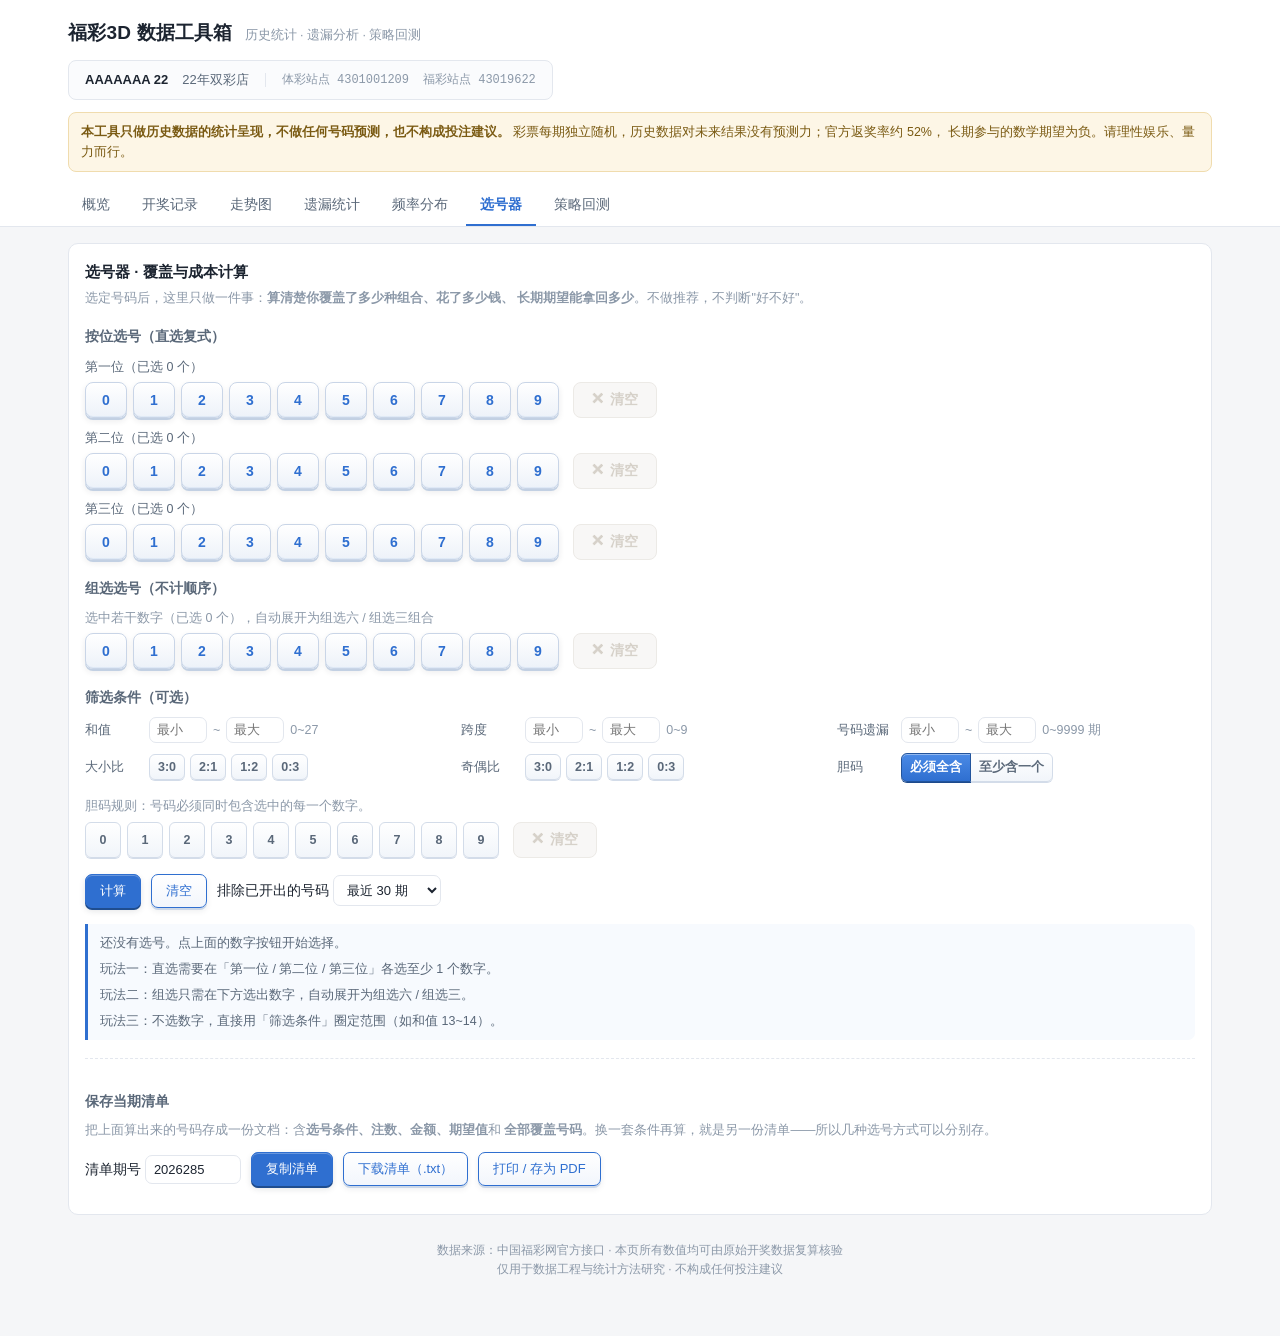
==== commit db64543f: "chore(data): 自动更新开奖数据至 2026284 (2026-10-25 开 176)" ====
--- a/docs/index.html
+++ b/docs/index.html
@@ -719,7 +719,7 @@
     <div class="card">
       <h2>数据概览</h2>
       <p class="hint" id="ov-range"></p>
-      <p class="hint" id="ov-built">本页构建于 2026-10-24 23:10（北京时间）</p>
+      <p class="hint" id="ov-built">本页构建于 2026-10-25 23:10（北京时间）</p>
       <div class="note warn hidden" id="ov-stale"></div>
       <div class="stats" id="ov-stats"></div>
       <div class="note" id="ov-note"></div>
@@ -1040,8 +1040,8 @@
 
 <script>
 // 由 extract_data.py 生成，数据来源：中国福彩网官方接口
-// 记录数 4788，区间 2013002 ~ 2026283
-const FUCAI3D_DATA = [["2013002","2013-01-02","670",5148.9],["2013006","2013-01-06","457",5378.0],["2013008","2013-01-08","556",5745.2],["2013010","2013-01-10","632",5792.6],["2013011","2013-01-11","209",6031.0],["2013012","2013-01-12","688",5897.8],["2013013","2013-01-13","922",5600.7],["2013014","2013-01-14","417",5713.9],["2013015","2013-01-15","228",5955.6],["2013016","2013-01-16","038",5744.3],["2013017","2013-01-17","380",5784.6],["2013018","2013-01-18","347",5628.7],["2013020","2013-01-20","929",5547.6],["2013022","2013-01-22","250",5768.0],["2013026","2013-01-26","857",5890.6],["2013027","2013-01-27","308",5822.3],["2013030","2013-01-30","732",5884.1],["2013033","2013-02-02","277",5564.4],["2013036","2013-02-05","658",5333.5],["2013037","2013-02-06","364",5177.8],["2013038","2013-02-07","640",5010.5],["2013039","2013-02-08","639",4349.2],["2013041","2013-02-17","851",4220.7],["2013042","2013-02-18","496",4587.3],["2013044","2013-02-20","318",5033.2],["2013045","2013-02-21","039",5161.3],["2013050","2013-02-26","556",5202.1],["2013052","2013-02-28","556",5124.8],["2013054","2013-03-02","497",5045.5],["2013055","2013-03-03","456",5265.1],["2013056","2013-03-04","139",5394.7],["2013058","2013-03-06","082",5636.7],["2013060","2013-03-08","549",5659.3],["2013061","2013-03-09","675",5517.7],["2013065","2013-03-13","328",5533.1],["2013067","2013-03-15","832",5813.5],["2013068","2013-03-16","770",5569.5],["2013072","2013-03-20","831",5803.1],["2013074","2013-03-22","288",5471.9],["2013075","2013-03-23","617",5273.7],["2013076","2013-03-24","174",5641.9],["2013077","2013-03-25","184",5945.4],["2013078","2013-03-26","032",5807.1],["2013080","2013-03-28","466",5873.6],["2013081","2013-03-29","857",5833.0],["2013082","2013-03-30","249",5588.4],["2013084","2013-04-01","721",5811.8],["2013089","2013-04-06","192",5637.5],["2013091","2013-04-08","137",5644.7],["2013092","2013-04-09","632",5752.1],["2013096","2013-04-13","039",5534.5],["2013098","2013-04-15","759",5728.2],["2013102","2013-04-19","536",5656.2],["2013104","2013-04-21","014",5432.9],["2013105","2013-04-22","484",5598.1],["2013107","2013-04-24","985",5589.0],["2013111","2013-04-28","466",5736.4],["2013112","2013-04-29","996",5105.3],["2013113","2013-04-30","836",4905.9],["2013119","2013-05-06","451",5319.5],["2013121","2013-05-08","073",5282.3],["2013122","2013-05-09","465",5348.7],["2013124","2013-05-11","963",5353.2],["2013125","2013-05-12","510",5325.6],["2013126","2013-05-13","410",5429.5],["2013127","2013-05-14","667",5282.0],["2013128","2013-05-15","849",5142.9],["2013130","2013-05-17","991",5077.9],["2013131","2013-05-18","798",4753.7],["2013132","2013-05-19","155",4880.4],["2013133","2013-05-20","329",4997.8],["2013134","2013-05-21","228",5196.8],["2013135","2013-05-22","850",4986.3],["2013136","2013-05-23","231",5076.1],["2013137","2013-05-24","627",5212.7],["2013138","2013-05-25","579",5087.2],["2013139","2013-05-26","907",5198.5],["2013140","2013-05-27","592",5328.3],["2013141","2013-05-28","782",5352.3],["2013142","2013-05-29","930",5161.3],["2013143","2013-05-30","060",5178.5],["2013144","2013-05-31","890",4891.1],["2013145","2013-06-01","389",4724.1],["2013146","2013-06-02","464",4922.8],["2013147","2013-06-03","843",4918.8],["2013148","2013-06-04","825",4954.6],["2013149","2013-06-05","452",5081.1],["2013150","2013-06-06","736",5119.5],["2013151","2013-06-07","943",5427.1],["2013152","2013-06-08","149",5452.9],["2013153","2013-06-09","288",5311.5],["2013154","2013-06-10","349",4909.8],["2013155","2013-06-11","296",4854.0],["2013156","2013-06-12","775",4897.3],["2013157","2013-06-13","383",5032.8],["2013158","2013-06-14","613",5154.7],["2013159","2013-06-15","098",5101.3],["2013160","2013-06-16","210",5008.1],["2013161","2013-06-17","537",4835.9],["2013162","2013-06-18","292",5156.3],["2013163","2013-06-19","104",5002.2],["2013164","2013-06-20","732",5014.9],["2013165","2013-06-21","300",5178.8],["2013166","2013-06-22","042",4613.1],["2013167","2013-06-23","242",4791.7],["2013169","2013-06-25","344",4819.5],["2013170","2013-06-26","128",4829.8],["2013171","2013-06-27","890",4936.6],["2013172","2013-06-28","406",5023.0],["2013173","2013-06-29","506",4955.8],["2013174","2013-06-30","714",4833.3],["2013175","2013-07-01","185",5022.9],["2013176","2013-07-02","307",5062.6],["2013177","2013-07-03","169",5133.0],["2013178","2013-07-04","927",5199.8],["2013179","2013-07-05","368",5334.4],["2013180","2013-07-06","642",5324.1],["2013181","2013-07-07","248",5363.6],["2013182","2013-07-08","944",5458.4],["2013183","2013-07-09","693",5003.8],["2013184","2013-07-10","487",5052.9],["2013185","2013-07-11","916",5102.8],["2013186","2013-07-12","170",5219.2],["2013187","2013-07-13","188",4925.0],["2013188","2013-07-14","020",4860.1],["2013189","2013-07-15","026",4707.2],["2013190","2013-07-16","719",4756.0],["2013191","2013-07-17","315",4966.3],["2013192","2013-07-18","170",4993.1],["2013193","2013-07-19","493",5182.8],["2013194","2013-07-20","806",4968.9],["2013195","2013-07-21","398",5174.4],["2013196","2013-07-22","100",5171.9],["2013197","2013-07-23","115",4786.4],["2013198","2013-07-24","566",4837.7],["2013199","2013-07-25","814",4764.3],["2013200","2013-07-26","573",4952.6],["2013201","2013-07-27","498",4838.8],["2013202","2013-07-28","603",4956.4],["2013203","2013-07-29","300",5071.1],["2013204","2013-07-30","506",4855.2],["2013205","2013-07-31","798",5044.0],["2013206","2013-08-01","493",4944.4],["2013207","2013-08-02","473",5199.5],["2013208","2013-08-03","044",4967.4],["2013209","2013-08-04","928",4752.2],["2013210","2013-08-05","139",4967.5],["2013211","2013-08-06","749",5067.4],["2013212","2013-08-07","082",5063.1],["2013213","2013-08-08","660",5142.3],["2013214","2013-08-09","826",5071.9],["2013215","2013-08-10","157",5001.1],["2013216","2013-08-11","383",5142.1],["2013217","2013-08-12","965",5289.0],["2013218","2013-08-13","112",5233.8],["2013219","2013-08-14","232",5149.0],["2013220","2013-08-15","630",5144.3],["2013221","2013-08-16","999",5274.2],["2013222","2013-08-17","260",4668.0],["2013223","2013-08-18","811",4973.7],["2013224","2013-08-19","579",4718.1],["2013225","2013-08-20","884",4900.7],["2013226","2013-08-21","550",4844.8],["2013227","2013-08-22","427",4735.2],["2013228","2013-08-23","410",5077.8],["2013229","2013-08-24","003",4730.8],["2013230","2013-08-25","962",4578.2],["2013231","2013-08-26","468",4944.5],["2013232","2013-08-27","441",5017.0],["2013233","2013-08-28","367",4846.2],["2013234","2013-08-29","846",4981.6],["2013235","2013-08-30","625",5081.1],["2013236","2013-08-31","714",4906.5],["2013237","2013-09-01","874",5038.4],["2013238","2013-09-02","117",5057.2],["2013239","2013-09-03","091",4885.3],["2013240","2013-09-04","569",4947.9],["2013241","2013-09-05","718",5096.9],["2013242","2013-09-06","528",5191.8],["2013243","2013-09-07","361",5016.3],["2013244","2013-09-08","393",5115.9],["2013245","2013-09-09","742",4986.0],["2013246","2013-09-10","906",5171.9],["2013247","2013-09-11","559",5206.2],["2013248","2013-09-12","115",5086.9],["2013249","2013-09-13","307",5107.2],["2013250","2013-09-14","904",4918.0],["2013251","2013-09-15","753",5085.1],["2013252","2013-09-16","573",5208.0],["2013253","2013-09-17","683",5072.1],["2013254","2013-09-18","956",4993.5],["2013255","2013-09-19","295",4772.8],["2013256","2013-09-20","598",5010.3],["2013257","2013-09-21","398",5029.6],["2013258","2013-09-22","055",5128.0],["2013259","2013-09-23","413",4862.6],["2013260","2013-09-24","626",4992.7],["2013261","2013-09-25","227",5052.4],["2013262","2013-09-26","643",4861.2],["2013263","2013-09-27","681",5060.6],["2013264","2013-09-28","748",5023.7],["2013265","2013-09-29","373",5044.7],["2013266","2013-09-30","552",4956.1],["2013267","2013-10-01","051",4528.3],["2013268","2013-10-02","414",4379.6],["2013269","2013-10-03","166",4543.7],["2013270","2013-10-04","295",4599.2],["2013271","2013-10-05","385",4737.4],["2013272","2013-10-06","309",4862.8],["2013273","2013-10-07","568",4775.9],["2013274","2013-10-08","600",5017.4],["2013275","2013-10-09","250",4895.8],["2013276","2013-10-10","954",4843.8],["2013277","2013-10-11","393",5038.6],["2013278","2013-10-12","134",5003.2],["2013279","2013-10-13","409",4969.8],["2013280","2013-10-14","194",5123.3],["2013281","2013-10-15","005",4994.9],["2013282","2013-10-16","846",4896.2],["2013283","2013-10-17","547",5027.0],["2013284","2013-10-18","169",5174.6],["2013285","2013-10-19","165",4949.3],["2013286","2013-10-20","192",4892.8],["2013287","2013-10-21","200",4997.0],["2013288","2013-10-22","748",4755.3],["2013289","2013-10-23","740",4965.5],["2013290","2013-10-24","323",4896.4],["2013291","2013-10-25","667",4886.2],["2013292","2013-10-26","093",4617.8],["2013293","2013-10-27","956",4876.8],["2013294","2013-10-28","198",5051.9],["2013295","2013-10-29","342",5123.8],["2013296","2013-10-30","943",4987.4],["2013297","2013-10-31","803",5153.3],["2013298","2013-11-01","732",5068.6],["2013299","2013-11-02","207",4907.3],["2013300","2013-11-03","383",5107.2],["2013301","2013-11-04","776",5087.3],["2013302","2013-11-05","882",5039.5],["2013303","2013-11-06","289",5021.8],["2013304","2013-11-07","212",5002.5],["2013305","2013-11-08","860",4822.1],["2013306","2013-11-09","291",4756.2],["2013307","2013-11-10","694",4818.5],["2013308","2013-11-11","378",5001.4],["2013309","2013-11-12","982",5145.9],["2013310","2013-11-13","271",5211.6],["2013311","2013-11-14","358",5162.7],["2013312","2013-11-15","784",5371.0],["2013313","2013-11-16","898",5126.2],["2013314","2013-11-17","711",4910.7],["2013315","2013-11-18","899",4995.1],["2013316","2013-11-19","088",4805.8],["2013317","2013-11-20","197",5016.3],["2013318","2013-11-21","244",5118.5],["2013319","2013-11-22","460",5104.3],["2013320","2013-11-23","573",4803.4],["2013321","2013-11-24","987",4958.7],["2013322","2013-11-25","648",5056.6],["2013323","2013-11-26","114",5336.3],["2013324","2013-11-27","167",5050.0],["2013325","2013-11-28","863",5229.1],["2013326","2013-11-29","233",5390.1],["2013327","2013-11-30","405",4974.8],["2013328","2013-12-01","957",5156.8],["2013329","2013-12-02","529",5256.3],["2013330","2013-12-03","004",5338.8],["2013331","2013-12-04","224",5171.6],["2013332","2013-12-05","423",5151.9],["2013333","2013-12-06","789",5183.9],["2013334","2013-12-07","680",4938.1],["2013335","2013-12-08","008",5133.3],["2013336","2013-12-09","423",5045.4],["2013337","2013-12-10","030",5261.3],["2013338","2013-12-11","517",4959.5],["2013339","2013-12-12","867",5147.1],["2013340","2013-12-13","805",5139.2],["2013341","2013-12-14","980",4985.1],["2013342","2013-12-15","899",5018.5],["2013343","2013-12-16","776",4857.7],["2013344","2013-12-17","149",5055.8],["2013345","2013-12-18","072",5195.2],["2013346","2013-12-19","019",5294.0],["2013347","2013-12-20","554",5246.1],["2013348","2013-12-21","574",4975.1],["2013349","2013-12-22","524",5024.3],["2013350","2013-12-23","322",4979.3],["2013351","2013-12-24","726",4936.8],["2013352","2013-12-25","176",5151.7],["2013353","2013-12-26","185",5291.5],["2013354","2013-12-27","024",5367.0],["2013355","2013-12-28","293",5068.5],["2013356","2013-12-29","164",5258.2],["2013357","2013-12-30","320",5416.9],["2013358","2013-12-31","968",5503.5],["2014001","2014-01-01","687",5065.0],["2014002","2014-01-02","634",5425.3],["2014003","2014-01-03","643",5448.8],["2014004","2014-01-04","955",5225.9],["2014005","2014-01-05","755",5087.5],["2014006","2014-01-06","992",5091.2],["2014007","2014-01-07","283",5081.7],["2014008","2014-01-08","590",5216.7],["2014009","2014-01-09","432",5267.4],["2014010","2014-01-10","645",5213.6],["2014011","2014-01-11","319",5194.9],["2014012","2014-01-12","368",5249.6],["2014013","2014-01-13","613",5429.0],["2014014","2014-01-14","945",5367.1],["2014015","2014-01-15","742",5616.2],["2014016","2014-01-16","224",5775.9],["2014017","2014-01-17","057",5545.3],["2014018","2014-01-18","474",5149.5],["2014019","2014-01-19","610",5106.8],["2014020","2014-01-20","087",5125.0],["2014021","2014-01-21","875",5071.9],["2014022","2014-01-22","969",5168.4],["2014023","2014-01-23","303",5098.3],["2014024","2014-01-24","344",5037.6],["2014025","2014-01-25","683",4971.0],["2014026","2014-01-26","300",5054.3],["2014027","2014-01-27","774",4721.7],["2014028","2014-01-28","805",4699.1],["2014029","2014-01-29","618",4317.0],["2014030","2014-02-07","488",4009.4],["2014031","2014-02-08","204",3747.9],["2014032","2014-02-09","256",3898.2],["2014033","2014-02-10","444",4223.5],["2014034","2014-02-11","335",4075.3],["2014035","2014-02-12","723",4259.9],["2014036","2014-02-13","630",4539.8],["2014037","2014-02-14","809",4450.0],["2014038","2014-02-15","004",4524.9],["2014039","2014-02-16","478",4449.9],["2014040","2014-02-17","068",4651.8],["2014041","2014-02-18","702",4825.6],["2014042","2014-02-19","156",4974.1],["2014043","2014-02-20","854",4965.4],["2014044","2014-02-21","585",5206.1],["2014045","2014-02-22","236",4973.9],["2014046","2014-02-23","248",5117.8],["2014047","2014-02-24","903",5465.6],["2014048","2014-02-25","214",5384.2],["2014049","2014-02-26","392",5536.4],["2014050","2014-02-27","757",5511.1],["2014051","2014-02-28","310",5529.0],["2014052","2014-03-01","793",5257.3],["2014053","2014-03-02","700",5311.9],["2014054","2014-03-03","257",5329.7],["2014055","2014-03-04","761",5581.4],["2014056","2014-03-05","386",5002.2],["2014057","2014-03-06","502",5152.3],["2014058","2014-03-07","210",5289.1],["2014059","2014-03-08","871",4829.2],["2014060","2014-03-09","977",4890.7],["2014061","2014-03-10","819",4806.3],["2014062","2014-03-11","300",5059.6],["2014063","2014-03-12","742",4874.8],["2014064","2014-03-13","361",5167.7],["2014065","2014-03-14","208",5211.5],["2014066","2014-03-15","693",5047.2],["2014067","2014-03-16","072",5093.5],["2014068","2014-03-17","968",5368.9],["2014069","2014-03-18","652",5370.6],["2014070","2014-03-19","911",5300.3],["2014071","2014-03-20","537",5002.8],["2014072","2014-03-21","662",5184.8],["2014073","2014-03-22","036",4938.5],["2014074","2014-03-23","921",5055.0],["2014075","2014-03-24","146",5338.6],["2014076","2014-03-25","559",5233.0],["2014077","2014-03-26","712",5092.7],["2014078","2014-03-27","630",5290.6],["2014079","2014-03-28","206",5365.0],["2014080","2014-03-29","670",5110.3],["2014081","2014-03-30","544",5023.1],["2014082","2014-03-31","934",5082.9],["2014083","2014-04-01","521",5121.0],["2014084","2014-04-02","558",5222.4],["2014085","2014-04-03","623",5040.5],["2014086","2014-04-04","056",5304.8],["2014087","2014-04-05","030",4760.5],["2014088","2014-04-06","404",4739.1],["2014089","2014-04-07","506",4754.1],["2014090","2014-04-08","482",5054.8],["2014091","2014-04-09","495",5062.4],["2014092","2014-04-10","303",5077.9],["2014093","2014-04-11","998",5031.9],["2014094","2014-04-12","285",4530.7],["2014095","2014-04-13","553",4749.7],["2014096","2014-04-14","738",4904.1],["2014097","2014-04-15","389",5063.9],["2014098","2014-04-16","548",5079.7],["2014099","2014-04-17","286",5209.0],["2014100","2014-04-18","170",5199.3],["2014101","2014-04-19","892",4809.2],["2014102","2014-04-20","352",4946.5],["2014103","2014-04-21","250",5115.7],["2014104","2014-04-22","957",5203.7],["2014105","2014-04-23","613",5068.8],["2014106","2014-04-24","970",5262.7],["2014107","2014-04-25","669",5270.5],["2014108","2014-04-26","960",4611.8],["2014109","2014-04-27","965",4743.7],["2014110","2014-04-28","768",4764.1],["2014111","2014-04-29","487",4690.6],["2014112","2014-04-30","429",4679.7],["2014113","2014-05-01","124",4349.4],["2014114","2014-05-02","243",4423.7],["2014115","2014-05-03","645",4591.8],["2014116","2014-05-04","910",4774.9],["2014117","2014-05-05","829",4865.8],["2014118","2014-05-06","182",5020.3],["2014119","2014-05-07","383",5051.5],["2014120","2014-05-08","758",4879.5],["2014121","2014-05-09","743",5014.3],["2014122","2014-05-10","499",4711.6],["2014123","2014-05-11","315",4616.4],["2014124","2014-05-12","701",4860.8],["2014125","2014-05-13","852",4924.7],["2014126","2014-05-14","588",4930.2],["2014127","2014-05-15","341",4866.0],["2014128","2014-05-16","780",4944.3],["2014129","2014-05-17","145",4744.1],["2014130","2014-05-18","211",4985.0],["2014131","2014-05-19","870",4840.0],["2014132","2014-05-20","139",4884.1],["2014133","2014-05-21","650",4919.9],["2014134","2014-05-22","085",4975.1],["2014135","2014-05-23","409",5058.2],["2014136","2014-05-24","840",4693.4],["2014137","2014-05-25","169",4703.2],["2014138","2014-05-26","587",4924.2],["2014139","2014-05-27","764",4971.4],["2014140","2014-05-28","901",4982.0],["2014141","2014-05-29","921",4972.6],["2014142","2014-05-30","594",4908.7],["2014143","2014-05-31","244",4629.1],["2014144","2014-06-01","077",4192.5],["2014145","2014-06-02","612",4154.8],["2014146","2014-06-03","367",4652.1],["2014147","2014-06-04","578",4725.8],["2014148","2014-06-05","180",4864.0],["2014149","2014-06-06","262",4863.2],["2014150","2014-06-07","107",4505.0],["2014151","2014-06-08","391",4606.8],["2014152","2014-06-09","821",4744.5],["2014153","2014-06-10","392",4767.1],["2014154","2014-06-11","115",4752.5],["2014155","2014-06-12","677",4596.2],["2014156","2014-06-13","419",4546.6],["2014157","2014-06-14","575",4538.7],["2014158","2014-06-15","411",4516.5],["2014159","2014-06-16","312",4538.9],["2014160","2014-06-17","045",4513.8],["2014161","2014-06-18","946",4573.9],["2014162","2014-06-19","587",4582.4],["2014163","2014-06-20","668",4897.7],["2014164","2014-06-21","341",4451.2],["2014165","2014-06-22","466",4654.4],["2014166","2014-06-23","316",4502.1],["2014167","2014-06-24","986",4720.4],["2014168","2014-06-25","481",4497.2],["2014169","2014-06-26","279",4557.5],["2014170","2014-06-27","630",4637.8],["2014171","2014-06-28","631",4466.2],["2014172","2014-06-29","843",4337.7],["2014173","2014-06-30","359",4489.5],["2014174","2014-07-01","659",4608.7],["2014175","2014-07-02","347",4540.8],["2014176","2014-07-03","685",4832.2],["2014177","2014-07-04","260",4844.7],["2014178","2014-07-05","077",4657.0],["2014179","2014-07-06","130",4410.5],["2014180","2014-07-07","199",4455.2],["2014181","2014-07-08","806",4329.4],["2014182","2014-07-09","804",4426.0],["2014183","2014-07-10","987",4321.7],["2014184","2014-07-11","397",4348.9],["2014185","2014-07-12","636",4297.6],["2014186","2014-07-13","284",4362.4],["2014187","2014-07-14","876",4458.7],["2014188","2014-07-15","965",4511.7],["2014189","2014-07-16","858",4451.5],["2014190","2014-07-17","597",4447.9],["2014191","2014-07-18","411",4544.6],["2014192","2014-07-19","208",4175.2],["2014193","2014-07-20","531",4336.4],["2014194","2014-07-21","626",4437.7],["2014195","2014-07-22","895",4474.6],["2014196","2014-07-23","883",4513.5],["2014197","2014-07-24","832",4336.9],["2014198","2014-07-25","980",4442.3],["2014199","2014-07-26","648",4195.3],["2014200","2014-07-27","583",4318.3],["2014201","2014-07-28","363",4446.2],["2014202","2014-07-29","627",4361.0],["2014203","2014-07-30","648",4441.4],["2014204","2014-07-31","284",4454.9],["2014205","2014-08-01","272",4581.4],["2014206","2014-08-02","657",4209.3],["2014207","2014-08-03","258",4292.5],["2014208","2014-08-04","241",4578.2],["2014209","2014-08-05","194",4648.3],["2014210","2014-08-06","585",4634.1],["2014211","2014-08-07","697",4569.0],["2014212","2014-08-08","553",4652.4],["2014213","2014-08-09","447",4284.0],["2014214","2014-08-10","770",4398.6],["2014215","2014-08-11","175",4121.0],["2014216","2014-08-12","938",4276.0],["2014217","2014-08-13","354",4310.7],["2014218","2014-08-14","238",4430.2],["2014219","2014-08-15","859",4655.6],["2014220","2014-08-16","628",4316.0],["2014221","2014-08-17","384",4572.6],["2014222","2014-08-18","672",4614.6],["2014223","2014-08-19","444",4656.2],["2014224","2014-08-20","689",4188.4],["2014225","2014-08-21","902",4457.5],["2014226","2014-08-22","675",4417.6],["2014227","2014-08-23","703",4374.5],["2014228","2014-08-24","855",4430.2],["2014229","2014-08-25","681",4429.1],["2014230","2014-08-26","688",4615.0],["2014231","2014-08-27","803",4345.3],["2014232","2014-08-28","119",4505.1],["2014233","2014-08-29","283",4382.7],["2014234","2014-08-30","580",4308.8],["2014235","2014-08-31","330",4414.7],["2014236","2014-09-01","430",4318.8],["2014237","2014-09-02","260",4262.4],["2014238","2014-09-03","425",4352.5],["2014239","2014-09-04","552",4494.5],["2014240","2014-09-05","411",4528.0],["2014241","2014-09-06","143",4187.8],["2014242","2014-09-07","124",4250.7],["2014243","2014-09-08","876",4061.3],["2014244","2014-09-09","122",4412.6],["2014245","2014-09-10","608",4260.4],["2014246","2014-09-11","627",4552.3],["2014247","2014-09-12","714",4715.9],["2014248","2014-09-13","708",4630.0],["2014249","2014-09-14","281",4701.1],["2014250","2014-09-15","180",4840.3],["2014251","2014-09-16","424",4994.5],["2014252","2014-09-17","902",4642.0],["2014253","2014-09-18","298",4789.3],["2014254","2014-09-19","031",4878.2],["2014255","2014-09-20","395",4397.0],["2014256","2014-09-21","767",4464.1],["2014257","2014-09-22","194",4394.9],["2014258","2014-09-23","718",4645.6],["2014259","2014-09-24","551",4683.5],["2014260","2014-09-25","578",4654.0],["2014261","2014-09-26","988",4723.1],["2014262","2014-09-27","941",4328.2],["2014263","2014-09-28","304",4607.8],["2014264","2014-09-29","395",4665.9],["2014265","2014-09-30","502",4553.5],["2014266","2014-10-01","582",4093.0],["2014267","2014-10-02","162",4150.1],["2014268","2014-10-03","621",4314.1],["2014269","2014-10-04","942",4155.0],["2014270","2014-10-05","275",4326.7],["2014271","2014-10-06","392",4512.6],["2014272","2014-10-07","478",4719.6],["2014273","2014-10-08","370",4887.7],["2014274","2014-10-09","361",4993.3],["2014275","2014-10-10","897",5151.0],["2014276","2014-10-11","460",4896.0],["2014277","2014-10-12","669",4875.2],["2014278","2014-10-13","209",4425.1],["2014279","2014-10-14","066",4634.0],["2014280","2014-10-15","524",4434.7],["2014281","2014-10-16","339",4625.3],["2014282","2014-10-17","684",4620.7],["2014283","2014-10-18","150",4495.3],["2014284","2014-10-19","670",4604.2],["2014285","2014-10-20","139",4598.9],["2014286","2014-10-21","667",4738.8],["2014287","2014-10-22","738",4686.6],["2014288","2014-10-23","100",4774.9],["2014289","2014-10-24","475",4453.5],["2014290","2014-10-25","076",4481.0],["2014291","2014-10-26","073",4578.4],["2014292","2014-10-27","802",4487.2],["2014293","2014-10-28","081",4660.2],["2014294","2014-10-29","817",4629.0],["2014295","2014-10-30","829",4745.9],["2014296","2014-10-31","924",4833.5],["2014297","2014-11-01","161",4600.2],["2014298","2014-11-02","011",4477.8],["2014299","2014-11-03","557",4249.4],["2014300","2014-11-04","605",4457.7],["2014301","2014-11-05","213",4726.6],["2014302","2014-11-06","605",4597.9],["2014303","2014-11-07","949",4615.2],["2014304","2014-11-08","041",4328.0],["2014305","2014-11-09","474",4431.0],["2014306","2014-11-10","391",4491.2],["2014307","2014-11-11","642",4728.1],["2014308","2014-11-12","429",4733.0],["2014309","2014-11-13","461",4772.9],["2014310","2014-11-14","963",4923.3],["2014311","2014-11-15","296",4709.6],["2014312","2014-11-16","308",4868.6],["2014313","2014-11-17","192",5090.8],["2014314","2014-11-18","713",5060.1],["2014315","2014-11-19","312",5163.9],["2014316","2014-11-20","678",5050.3],["2014317","2014-11-21","041",5120.9],["2014318","2014-11-22","382",4985.9],["2014319","2014-11-23","774",5160.9],["2014320","2014-11-24","182",4844.2],["2014321","2014-11-25","974",5196.4],["2014322","2014-11-26","667",5129.7],["2014323","2014-11-27","945",5027.8],["2014324","2014-11-28","935",5087.2],["2014325","2014-11-29","288",4737.4],["2014326","2014-11-30","978",4692.8],["2014327","2014-12-01","088",4653.6],["2014328","2014-12-02","362",4761.0],["2014329","2014-12-03","785",4909.8],["2014330","2014-12-04","614",5083.2],["2014331","2014-12-05","287",5211.6],["2014332","2014-12-06","330",5050.3],["2014333","2014-12-07","437",4927.3],["2014334","2014-12-08","142",4990.4],["2014335","2014-12-09","407",5102.9],["2014336","2014-12-10","513",5218.5],["2014337","2014-12-11","668",5207.1],["2014338","2014-12-12","917",5104.0],["2014339","2014-12-13","649",4983.3],["2014340","2014-12-14","370",5159.3],["2014341","2014-12-15","773",5167.3],["2014342","2014-12-16","797",5006.4],["2014343","2014-12-17","614",4919.9],["2014344","2014-12-18","209",5226.6],["2014345","2014-12-19","695",5237.3],["2014346","2014-12-20","351",4920.0],["2014347","2014-12-21","998",5157.7],["2014348","2014-12-22","522",4923.3],["2014349","2014-12-23","771",5036.6],["2014350","2014-12-24","223",5015.0],["2014351","2014-12-25","505",4987.3],["2014352","2014-12-26","727",5153.8],["2014353","2014-12-27","515",4958.5],["2014354","2014-12-28","713",5229.5],["2014355","2014-12-29","773",5182.4],["2014356","2014-12-30","371",5196.9],["2014357","2014-12-31","610",5147.7],["2015001","2015-01-01","245",4656.1],["2015002","2015-01-02","047",4885.5],["2015003","2015-01-03","029",5011.2],["2015004","2015-01-04","937",5020.1],["2015005","2015-01-05","031",5226.3],["2015006","2015-01-06","053",4937.6],["2015007","2015-01-07","055",5110.7],["2015008","2015-01-08","919",4779.8],["2015009","2015-01-09","730",5066.0],["2015010","2015-01-10","599",4966.1],["2015011","2015-01-11","660",5145.4],["2015012","2015-01-12","047",4969.0],["2015013","2015-01-13","764",5426.4],["2015014","2015-01-14","402",5022.2],["2015015","2015-01-15","207",5127.0],["2015016","2015-01-16","656",5205.0],["2015017","2015-01-17","027",4721.9],["2015018","2015-01-18","902",4969.2],["2015019","2015-01-19","909",5057.1],["2015020","2015-01-20","731",4972.0],["2015021","2015-01-21","700",5235.1],["2015022","2015-01-22","982",5051.1],["2015023","2015-01-23","325",5139.4],["2015024","2015-01-24","875",5056.5],["2015025","2015-01-25","218",4865.8],["2015026","2015-01-26","068",5136.1],["2015027","2015-01-27","452",5080.2],["2015028","2015-01-28","283",5021.6],["2015029","2015-01-29","367",5057.7],["2015030","2015-01-30","278",5180.7],["2015031","2015-01-31","117",5163.2],["2015032","2015-02-01","711",4928.9],["2015033","2015-02-02","150",4992.7],["2015034","2015-02-03","178",4880.6],["2015035","2015-02-04","744",5173.3],["2015036","2015-02-05","275",4779.7],["2015037","2015-02-06","833",5429.1],["2015038","2015-02-07","043",4729.1],["2015039","2015-02-08","094",5229.2],["2015040","2015-02-09","076",4684.7],["2015041","2015-02-10","794",4868.4],["2015042","2015-02-11","521",4833.8],["2015043","2015-02-12","224",4970.7],["2015044","2015-02-13","861",4786.1],["2015045","2015-02-14","656",4612.1],["2015046","2015-02-15","636",4547.7],["2015047","2015-02-16","799",4197.9],["2015048","2015-02-17","472",3898.4],["2015049","2015-02-25","043",3374.0],["2015050","2015-02-26","683",3725.0],["2015051","2015-02-27","163",3925.7],["2015052","2015-02-28","197",3896.3],["2015053","2015-03-01","622",3863.1],["2015054","2015-03-02","395",3805.4],["2015055","2015-03-03","464",3998.9],["2015056","2015-03-04","783",3937.8],["2015057","2015-03-05","856",3961.2],["2015058","2015-03-06","569",4167.6],["2015059","2015-03-07","889",4225.4],["2015060","2015-03-08","640",3990.2],["2015061","2015-03-09","285",4114.8],["2015062","2015-03-10","827",4261.7],["2015063","2015-03-11","547",4537.1],["2015064","2015-03-12","368",4424.9],["2015065","2015-03-13","799",4619.0],["2015066","2015-03-14","688",4186.3],["2015067","2015-03-15","442",4285.8],["2015068","2015-03-16","757",4432.9],["2015069","2015-03-17","158",4486.1],["2015070","2015-03-18","196",4588.2],["2015071","2015-03-19","807",4737.6],["2015072","2015-03-20","561",4663.9],["2015073","2015-03-21","680",4384.7],["2015074","2015-03-22","840",4777.3],["2015075","2015-03-23","490",4633.1],["2015076","2015-03-24","288",4697.3],["2015077","2015-03-25","301",4525.0],["2015078","2015-03-26","491",4593.0],["2015079","2015-03-27","622",4557.5],["2015080","2015-03-28","810",4255.7],["2015081","2015-03-29","224",4400.1],["2015082","2015-03-30","069",4610.7],["2015083","2015-03-31","178",4536.1],["2015084","2015-04-01","718",4771.5],["2015085","2015-04-02","947",4478.7],["2015086","2015-04-03","472",5110.2],["2015087","2015-04-04","314",4240.0],["2015088","2015-04-05","955",4328.6],["2015089","2015-04-06","836",4174.3],["2015090","2015-04-07","899",4605.1],["2015091","2015-04-08","349",4510.6],["2015092","2015-04-09","634",4552.8],["2015093","2015-04-10","367",4794.1],["2015094","2015-04-11","565",4558.7],["2015095","2015-04-12","746",4338.5],["2015096","2015-04-13","796",4756.5],["2015097","2015-04-14","268",4585.6],["2015098","2015-04-15","309",4909.6],["2015099","2015-04-16","326",4760.4],["2015100","2015-04-17","887",4696.6],["2015101","2015-04-18","438",4288.8],["2015102","2015-04-19","936",4547.4],["2015103","2015-04-20","776",4691.3],["2015104","2015-04-21","674",4742.3],["2015105","2015-04-22","139",4725.2],["2015106","2015-04-23","241",4798.4],["2015107","2015-04-24","415",4787.0],["2015108","2015-04-25","758",4585.8],["2015109","2015-04-26","474",4663.9],["2015110","2015-04-27","988",4650.9],["2015111","2015-04-28","871",4677.1],["2015112","2015-04-29","451",4832.7],["2015113","2015-04-30","405",4679.3],["2015114","2015-05-01","844",4192.0],["2015115","2015-05-02","598",4314.4],["2015116","2015-05-03","771",4616.3],["2015117","2015-05-04","716",4730.8],["2015118","2015-05-05","607",4730.1],["2015119","2015-05-06","079",4703.0],["2015120","2015-05-07","784",4651.2],["2015121","2015-05-08","227",4833.4],["2015122","2015-05-09","274",4383.7],["2015123","2015-05-10","240",4521.0],["2015124","2015-05-11","599",4417.8],["2015125","2015-05-12","259",4403.0],["2015126","2015-05-13","971",4528.2],["2015127","2015-05-14","097",4721.0],["2015128","2015-05-15","313",4553.7],["2015129","2015-05-16","055",4160.2],["2015130","2015-05-17","218",4322.1],["2015131","2015-05-18","471",4432.0],["2015132","2015-05-19","685",4588.5],["2015133","2015-05-20","001",4692.8],["2015134","2015-05-21","661",4129.7],["2015135","2015-05-22","231",4320.4],["2015136","2015-05-23","378",3994.5],["2015137","2015-05-24","239",4331.3],["2015138","2015-05-25","182",4316.1],["2015139","2015-05-26","339",4467.8],["2015140","2015-05-27","755",4325.9],["2015141","2015-05-28","812",4456.2],["2015142","2015-05-29","360",4386.6],["2015143","2015-05-30","880",4158.4],["2015144","2015-05-31","980",4124.3],["2015145","2015-06-01","197",4186.8],["2015146","2015-06-02","461",4398.0],["2015147","2015-06-03","331",4435.4],["2015148","2015-06-04","750",4383.5],["2015149","2015-06-05","022",4284.5],["2015150","2015-06-06","275",4021.3],["2015151","2015-06-07","430",4319.0],["2015152","2015-06-08","660",4372.7],["2015153","2015-06-09","451",4346.4],["2015154","2015-06-10","411",4351.9],["2015155","2015-06-11","188",4245.4],["2015156","2015-06-12","827",4322.9],["2015157","2015-06-13","222",4170.4],["2015158","2015-06-14","037",3833.3],["2015159","2015-06-15","847",4250.2],["2015160","2015-06-16","297",4345.1],["2015161","2015-06-17","823",4375.3],["2015162","2015-06-18","039",4443.9],["2015163","2015-06-19","030",4466.6],["2015164","2015-06-20","133",3666.6],["2015165","2015-06-21","567",3898.6],["2015166","2015-06-22","189",3830.6],["2015167","2015-06-23","601",4153.4],["2015168","2015-06-24","306",4231.6],["2015169","2015-06-25","511",4328.0],["2015170","2015-06-26","313",4181.5],["2015171","2015-06-27","672",3936.3],["2015172","2015-06-28","864",4115.5],["2015173","2015-06-29","498",4162.0],["2015174","2015-06-30","503",4183.0],["2015175","2015-07-01","743",4141.4],["2015176","2015-07-02","773",4270.2],["2015177","2015-07-03","605",4214.3],["2015178","2015-07-04","141",4026.7],["2015179","2015-07-05","381",4050.5],["2015180","2015-07-06","702",4204.6],["2015181","2015-07-07","281",4336.7],["2015182","2015-07-08","417",4218.8],["2015183","2015-07-09","731",4458.2],["2015184","2015-07-10","119",4434.2],["2015185","2015-07-11","870",3902.3],["2015186","2015-07-12","519",4143.7],["2015187","2015-07-13","878",4127.2],["2015188","2015-07-14","663",3942.6],["2015189","2015-07-15","224",4031.6],["2015190","2015-07-16","408",4042.6],["2015191","2015-07-17","713",4145.5],["2015192","2015-07-18","774",4178.1],["2015193","2015-07-19","416",4106.6],["2015194","2015-07-20","651",4196.2],["2015195","2015-07-21","781",4276.3],["2015196","2015-07-22","813",4225.7],["2015197","2015-07-23","580",4346.3],["2015198","2015-07-24","577",4406.2],["2015199","2015-07-25","131",3950.0],["2015200","2015-07-26","553",4011.8],["2015201","2015-07-27","905",4008.4],["2015202","2015-07-28","925",3991.2],["2015203","2015-07-29","988",3905.0],["2015204","2015-07-30","644",3878.0],["2015205","2015-07-31","313",3923.4],["2015206","2015-08-01","090",3825.0],["2015207","2015-08-02","635",3685.4],["2015208","2015-08-03","253",3877.2],["2015209","2015-08-04","547",4010.1],["2015210","2015-08-05","508",4059.1],["2015211","2015-08-06","701",4134.9],["2015212","2015-08-07","896",4147.1],["2015213","2015-08-08","205",3791.9],["2015214","2015-08-09","241",3978.7],["2015215","2015-08-10","216",4163.6],["2015216","2015-08-11","053",4133.5],["2015217","2015-08-12","365",4145.3],["2015218","2015-08-13","199",4195.9],["2015219","2015-08-14","566",4026.4],["2015220","2015-08-15","884",3893.9],["2015221","2015-08-16","065",3884.9],["2015222","2015-08-17","550",3954.2],["2015223","2015-08-18","801",3893.3],["2015224","2015-08-19","810",3920.3],["2015225","2015-08-20","234",3823.5],["2015226","2015-08-21","145",3812.3],["2015227","2015-08-22","187",3798.1],["2015228","2015-08-23","290",3876.7],["2015229","2015-08-24","671",3885.8],["2015230","2015-08-25","952",4067.6],["2015231","2015-08-26","683",4022.6],["2015232","2015-08-27","811",4200.1],["2015233","2015-08-28","432",4181.8],["2015234","2015-08-29","454",3966.5],["2015235","2015-08-30","107",3972.6],["2015236","2015-08-31","264",4141.3],["2015237","2015-09-01","107",4085.8],["2015238","2015-09-02","267",4023.6],["2015239","2015-09-03","899",3715.2],["2015240","2015-09-04","462",3706.1],["2015241","2015-09-05","957",3847.4],["2015242","2015-09-06","764",3891.9],["2015243","2015-09-07","899",3981.8],["2015244","2015-09-08","887",3890.3],["2015245","2015-09-09","831",3831.2],["2015246","2015-09-10","313",3871.8],["2015247","2015-09-11","498",3922.9],["2015248","2015-09-12","995",3751.5],["2015249","2015-09-13","319",3750.4],["2015250","2015-09-14","873",3883.2],["2015251","2015-09-15","668",3987.3],["2015252","2015-09-16","967",3986.2],["2015253","2015-09-17","514",4016.5],["2015254","2015-09-18","178",4149.8],["2015255","2015-09-19","835",4082.3],["2015256","2015-09-20","722",4189.6],["2015257","2015-09-21","889",4035.5],["2015258","2015-09-22","555",4003.7],["2015259","2015-09-23","064",3639.8],["2015260","2015-09-24","118",3879.8],["2015261","2015-09-25","320",3893.1],["2015262","2015-09-26","963",3709.3],["2015263","2015-09-27","082",3707.3],["2015264","2015-09-28","914",3859.5],["2015265","2015-09-29","019",3979.8],["2015266","2015-09-30","752",3781.2],["2015267","2015-10-01","787",3578.4],["2015268","2015-10-02","334",3506.5],["2015269","2015-10-03","777",3581.9],["2015270","2015-10-04","705",3370.5],["2015271","2015-10-05","191",3562.9],["2015272","2015-10-06","828",3660.1],["2015273","2015-10-07","790",3712.8],["2015274","2015-10-08","755",3937.1],["2015275","2015-10-09","446",3936.5],["2015276","2015-10-10","011",3939.6],["2015277","2015-10-11","706",3674.8],["2015278","2015-10-12","845",3911.3],["2015279","2015-10-13","612",4044.7],["2015280","2015-10-14","981",4063.1],["2015281","2015-10-15","144",4220.3],["2015282","2015-10-16","864",4232.0],["2015283","2015-10-17","915",3899.8],["2015284","2015-10-18","577",4123.7],["2015285","2015-10-19","508",4073.5],["2015286","2015-10-20","020",4155.5],["2015287","2015-10-21","977",3847.0],["2015288","2015-10-22","999",3916.1],["2015289","2015-10-23","696",3532.7],["2015290","2015-10-24","795",3748.2],["2015291","2015-10-25","896",3960.5],["2015292","2015-10-26","100",3912.6],["2015293","2015-10-27","920",3806.1],["2015294","2015-10-28","628",3952.7],["2015295","2015-10-29","232",4050.4],["2015296","2015-10-30","361",3796.5],["2015297","2015-10-31","888",3776.9],["2015298","2015-11-01","236",3661.1],["2015299","2015-11-02","657",3900.8],["2015300","2015-11-03","256",4138.5],["2015301","2015-11-04","271",4067.1],["2015302","2015-11-05","120",4119.5],["2015303","2015-11-06","475",3979.0],["2015304","2015-11-07","751",3922.4],["2015305","2015-11-08","602",4066.2],["2015306","2015-11-09","392",4214.3],["2015307","2015-11-10","473",4211.5],["2015308","2015-11-11","849",4197.4],["2015309","2015-11-12","899",4294.0],["2015310","2015-11-13","516",4049.7],["2015311","2015-11-14","656",4060.7],["2015312","2015-11-15","318",4072.1],["2015313","2015-11-16","008",4322.5],["2015314","2015-11-17","010",4123.2],["2015315","2015-11-18","403",4006.9],["2015316","2015-11-19","869",4149.3],["2015317","2015-11-20","628",4208.3],["2015318","2015-11-21","111",4224.8],["2015319","2015-11-22","860",3746.5],["2015320","2015-11-23","785",4046.3],["2015321","2015-11-24","286",4138.7],["2015322","2015-11-25","939",4248.0],["2015323","2015-11-26","764",4187.2],["2015324","2015-11-27","698",4354.2],["2015325","2015-11-28","607",4201.6],["2015326","2015-11-29","818",4258.7],["2015327","2015-11-30","819",4311.9],["2015328","2015-12-01","373",4332.6],["2015329","2015-12-02","451",4340.1],["2015330","2015-12-03","369",4478.8],["2015331","2015-12-04","070",4512.3],["2015332","2015-12-05","434",4069.6],["2015333","2015-12-06","980",4264.0],["2015334","2015-12-07","261",4389.1],["2015335","2015-12-08","996",4575.1],["2015336","2015-12-09","369",4271.4],["2015337","2015-12-10","624",4523.7],["2015338","2015-12-11","254",4724.4],["2015339","2015-12-12","014",4445.1],["2015340","2015-12-13","079",4408.2],["2015341","2015-12-14","070",4461.1],["2015342","2015-12-15","642",4374.9],["2015343","2015-12-16","655",4328.8],["2015344","2015-12-17","134",4377.3],["2015345","2015-12-18","612",4455.5],["2015346","2015-12-19","229",4345.0],["2015347","2015-12-20","232",4385.4],["2015348","2015-12-21","997",4377.8],["2015349","2015-12-22","680",4364.5],["2015350","2015-12-23","461",4583.4],["2015351","2015-12-24","993",4596.2],["2015352","2015-12-25","438",4546.5],["2015353","2015-12-26","391",4280.7],["2015354","2015-12-27","356",4433.6],["2015355","2015-12-28","344",4404.7],["2015356","2015-12-29","475",4443.3],["2015357","2015-12-30","258",4529.9],["2015358","2015-12-31","261",4656.3],["2016001","2016-01-01","879",4386.6],["2016002","2016-01-02","273",4368.9],["2016003","2016-01-03","159",4553.7],["2016004","2016-01-04","671",4819.2],["2016005","2016-01-05","581",4898.4],["2016006","2016-01-06","709",4777.3],["2016007","2016-01-07","952",4877.8],["2016008","2016-01-08","583",4990.8],["2016009","2016-01-09","353",4798.8],["2016010","2016-01-10","802",4595.4],["2016011","2016-01-11","815",4663.3],["2016012","2016-01-12","180",4822.7],["2016013","2016-01-13","324",4773.2],["2016014","2016-01-14","938",4748.3],["2016015","2016-01-15","349",4817.4],["2016016","2016-01-16","447",4704.2],["2016017","2016-01-17","531",4657.2],["2016018","2016-01-18","563",4738.5],["2016019","2016-01-19","278",4888.2],["2016020","2016-01-20","521",4944.8],["2016021","2016-01-21","699",5037.5],["2016022","2016-01-22","916",4595.0],["2016023","2016-01-23","729",4518.4],["2016024","2016-01-24","624",4639.6],["2016025","2016-01-25","110",4722.8],["2016026","2016-01-26","324",4504.1],["2016027","2016-01-27","280",4692.8],["2016028","2016-01-28","416",4824.2],["2016029","2016-01-29","026",4981.6],["2016030","2016-01-30","293",4749.0],["2016031","2016-01-31","592",4814.7],["2016032","2016-02-01","778",4712.7],["2016033","2016-02-02","387",4510.9],["2016034","2016-02-03","606",4578.0],["2016035","2016-02-04","981",4608.9],["2016036","2016-02-05","968",4562.3],["2016037","2016-02-06","468",3743.4],["2016038","2016-02-14","960",3240.2],["2016039","2016-02-15","248",3458.6],["2016040","2016-02-16","143",3928.0],["2016041","2016-02-17","519",3973.5],["2016042","2016-02-18","701",4225.8],["2016043","2016-02-19","557",4276.6],["2016044","2016-02-20","010",3953.5],["2016045","2016-02-21","692",3807.1],["2016046","2016-02-22","383",3863.8],["2016047","2016-02-23","606",4082.0],["2016048","2016-02-24","851",4108.5],["2016049","2016-02-25","739",4319.9],["2016050","2016-02-26","731",4354.6],["2016051","2016-02-27","528",4148.0],["2016052","2016-02-28","641",4444.2],["2016053","2016-02-29","949",4628.3],["2016054","2016-03-01","328",4374.3],["2016055","2016-03-02","553",4430.9],["2016056","2016-03-03","941",4437.0],["2016057","2016-03-04","543",4685.6],["2016058","2016-03-05","126",4251.1],["2016059","2016-03-06","741",4476.4],["2016060","2016-03-07","039",4626.5],["2016061","2016-03-08","754",4563.5],["2016062","2016-03-09","803",4509.5],["2016063","2016-03-10","356",4770.4],["2016064","2016-03-11","062",4911.5],["2016065","2016-03-12","450",4635.5],["2016066","2016-03-13","181",4702.4],["2016067","2016-03-14","001",4583.8],["2016068","2016-03-15","075",4352.7],["2016069","2016-03-16","643",4416.4],["2016070","2016-03-17","896",4804.9],["2016071","2016-03-18","650",4665.0],["2016072","2016-03-19","020",4488.4],["2016073","2016-03-20","815",4303.3],["2016074","2016-03-21","777",4532.1],["2016075","2016-03-22","845",4209.5],["2016076","2016-03-23","644",4453.7],["2016077","2016-03-24","717",4469.5],["2016078","2016-03-25","908",4381.6],["2016079","2016-03-26","075",4246.1],["2016080","2016-03-27","261",4365.8],["2016081","2016-03-28","635",4634.3],["2016082","2016-03-29","640",4814.8],["2016083","2016-03-30","289",4722.1],["2016084","2016-03-31","282",4688.4],["2016085","2016-04-01","967",4394.2],["2016086","2016-04-02","249",4133.7],["2016087","2016-04-03","099",4110.3],["2016088","2016-04-04","473",3959.8],["2016089","2016-04-05","111",4440.6],["2016090","2016-04-06","954",4005.3],["2016091","2016-04-07","405",4390.9],["2016092","2016-04-08","875",4437.5],["2016093","2016-04-09","622",4148.9],["2016094","2016-04-10","824",4266.7],["2016095","2016-04-11","704",4357.2],["2016096","2016-04-12","348",4502.3],["2016097","2016-04-13","532",4509.4],["2016098","2016-04-14","414",4667.4],["2016099","2016-04-15","217",4533.0],["2016100","2016-04-16","551",4230.6],["2016101","2016-04-17","061",4371.6],["2016102","2016-04-18","282",4414.2],["2016103","2016-04-19","126",4415.6],["2016104","2016-04-20","900",4430.8],["2016105","2016-04-21","699",4298.6],["2016106","2016-04-22","043",4240.1],["2016107","2016-04-23","238",4022.8],["2016108","2016-04-24","480",4337.8],["2016109","2016-04-25","100",4361.2],["2016110","2016-04-26","650",4128.3],["2016111","2016-04-27","336",4286.7],["2016112","2016-04-28","340",4288.8],["2016113","2016-04-29","679",4257.2],["2016114","2016-04-30","981",3951.8],["2016115","2016-05-01","631",4009.7],["2016116","2016-05-02","425",4091.4],["2016117","2016-05-03","326",4292.3],["2016118","2016-05-04","703",4366.6],["2016119","2016-05-05","308",4475.3],["2016120","2016-05-06","936",4526.4],["2016121","2016-05-07","843",4362.2],["2016122","2016-05-08","762",4539.8],["2016123","2016-05-09","708",4498.5],["2016124","2016-05-10","914",4686.1],["2016125","2016-05-11","594",4761.3],["2016126","2016-05-12","134",4809.2],["2016127","2016-05-13","957",4920.5],["2016128","2016-05-14","123",4538.7],["2016129","2016-05-15","641",4477.7],["2016130","2016-05-16","862",4815.9],["2016131","2016-05-17","753",4832.5],["2016132","2016-05-18","453",4951.7],["2016133","2016-05-19","691",4888.5],["2016134","2016-05-20","107",5029.8],["2016135","2016-05-21","732",4751.2],["2016136","2016-05-22","619",4863.2],["2016137","2016-05-23","393",4871.2],["2016138","2016-05-24","560",4557.8],["2016139","2016-05-25","250",4638.3],["2016140","2016-05-26","787",4571.6],["2016141","2016-05-27","688",4436.6],["2016142","2016-05-28","435",4065.5],["2016143","2016-05-29","503",4306.9],["2016144","2016-05-30","625",4504.0],["2016145","2016-05-31","941",4521.9],["2016146","2016-06-01","761",4689.9],["2016147","2016-06-02","989",4806.6],["2016148","2016-06-03","813",4477.7],["2016149","2016-06-04","753",4445.1],["2016150","2016-06-05","912",4666.6],["2016151","2016-06-06","336",4732.2],["2016152","2016-06-07","498",4646.4],["2016153","2016-06-08","174",4436.4],["2016154","2016-06-09","839",4171.5],["2016155","2016-06-10","784",4287.9],["2016156","2016-06-11","278",4359.2],["2016157","2016-06-12","151",4506.3],["2016158","2016-06-13","920",4279.3],["2016159","2016-06-14","691",4374.3],["2016160","2016-06-15","017",4481.6],["2016161","2016-06-16","041",4492.3],["2016162","2016-06-17","634",4290.1],["2016163","2016-06-18","033",4210.1],["2016164","2016-06-19","273",3994.3],["2016165","2016-06-20","041",4262.7],["2016166","2016-06-21","396",4240.3],["2016167","2016-06-22","249",4193.7],["2016168","2016-06-23","119",4312.4],["2016169","2016-06-24","706",4112.7],["2016170","2016-06-25","909",4033.4],["2016171","2016-06-26","598",3920.7],["2016172","2016-06-27","323",4129.2],["2016173","2016-06-28","695",4047.1],["2016174","2016-06-29","007",4096.3],["2016175","2016-06-30","641",3985.3],["2016176","2016-07-01","712",4281.2],["2016177","2016-07-02","195",4071.4],["2016178","2016-07-03","244",4189.8],["2016179","2016-07-04","387",4035.2],["2016180","2016-07-05","659",4186.2],["2016181","2016-07-06","869",4172.4],["2016182","2016-07-07","489",4140.3],["2016183","2016-07-08","695",4169.3],["2016184","2016-07-09","703",4070.4],["2016185","2016-07-10","380",4164.9],["2016186","2016-07-11","618",4175.7],["2016187","2016-07-12","139",4338.6],["2016188","2016-07-13","099",4290.5],["2016189","2016-07-14","790",4052.0],["2016190","2016-07-15","823",4083.0],["2016191","2016-07-16","308",4046.3],["2016192","2016-07-17","661",4171.9],["2016193","2016-07-18","695",4152.7],["2016194","2016-07-19","407",4169.8],["2016195","2016-07-20","610",4147.1],["2016196","2016-07-21","907",4233.6],["2016197","2016-07-22","915",4242.2],["2016198","2016-07-23","303",4132.9],["2016199","2016-07-24","347",3960.3],["2016200","2016-07-25","932",4005.2],["2016201","2016-07-26","320",4163.8],["2016202","2016-07-27","784",4008.4],["2016203","2016-07-28","975",4147.9],["2016204","2016-07-29","329",4258.1],["2016205","2016-07-30","499",4010.8],["2016206","2016-07-31","173",3925.1],["2016207","2016-08-01","596",4209.4],["2016208","2016-08-02","950",4116.0],["2016209","2016-08-03","023",4193.1],["2016210","2016-08-04","279",4103.5],["2016211","2016-08-05","634",4214.3],["2016212","2016-08-06","038",4090.7],["2016213","2016-08-07","173",4244.8],["2016214","2016-08-08","942",4307.3],["2016215","2016-08-09","144",4409.4],["2016216","2016-08-10","334",4077.1],["2016217","2016-08-11","038",4056.3],["2016218","2016-08-12","233",4197.3],["2016219","2016-08-13","410",3853.9],["2016220","2016-08-14","367",4077.8],["2016221","2016-08-15","808",4329.3],["2016222","2016-08-16","404",4090.5],["2016223","2016-08-17","297",4054.7],["2016224","2016-08-18","278",4251.7],["2016225","2016-08-19","212",4306.4],["2016226","2016-08-20","289",3942.5],["2016227","2016-08-21","698",4009.5],["2016228","2016-08-22","188",4149.1],["2016229","2016-08-23","378",4112.9],["2016230","2016-08-24","497",4250.8],["2016231","2016-08-25","458",4423.0],["2016232","2016-08-26","132",4350.8],["2016233","2016-08-27","694",4093.6],["2016234","2016-08-28","204",4214.5],["2016235","2016-08-29","554",4209.2],["2016236","2016-08-30","891",4056.3],["2016237","2016-08-31","531",4109.5],["2016238","2016-09-01","037",4178.7],["2016239","2016-09-02","560",4509.5],["2016240","2016-09-03","087",4293.9],["2016241","2016-09-04","499",4340.1],["2016242","2016-09-05","395",4264.2],["2016243","2016-09-06","446",4395.3],["2016244","2016-09-07","699",4209.7],["2016245","2016-09-08","760",4166.9],["2016246","2016-09-09","319",4300.1],["2016247","2016-09-10","441",4173.6],["2016248","2016-09-11","139",4195.0],["2016249","2016-09-12","109",4350.7],["2016250","2016-09-13","416",4185.4],["2016251","2016-09-14","860",4339.9],["2016252","2016-09-15","052",3999.4],["2016253","2016-09-16","265",4161.7],["2016254","2016-09-17","564",4354.2],["2016255","2016-09-18","451",4451.8],["2016256","2016-09-19","628",4533.1],["2016257","2016-09-20","976",4582.2],["2016258","2016-09-21","266",4539.6],["2016259","2016-09-22","328",4324.3],["2016260","2016-09-23","061",4621.8],["2016261","2016-09-24","049",4315.6],["2016262","2016-09-25","659",4451.0],["2016263","2016-09-26","489",4434.3],["2016264","2016-09-27","898",4546.1],["2016265","2016-09-28","525",4238.8],["2016266","2016-09-29","914",4019.8],["2016267","2016-09-30","989",4292.9],["2016268","2016-10-01","105",3673.0],["2016269","2016-10-02","860",3668.9],["2016270","2016-10-03","411",3776.2],["2016271","2016-10-04","443",3774.2],["2016272","2016-10-05","373",3679.2],["2016273","2016-10-06","565",3706.4],["2016274","2016-10-07","883",3868.1],["2016275","2016-10-08","874",3976.7],["2016276","2016-10-09","277",3997.3],["2016277","2016-10-10","085",3943.3],["2016278","2016-10-11","435",4094.6],["2016279","2016-10-12","624",4020.4],["2016280","2016-10-13","378",4175.5],["2016281","2016-10-14","998",4247.7],["2016282","2016-10-15","626",3837.2],["2016283","2016-10-16","740",4048.0],["2016284","2016-10-17","143",4150.0],["2016285","2016-10-18","848",4147.2],["2016286","2016-10-19","907",4047.9],["2016287","2016-10-20","621",4092.0],["2016288","2016-10-21","010",4202.2],["2016289","2016-10-22","359",3663.8],["2016290","2016-10-23","430",3979.7],["2016291","2016-10-24","137",4088.9],["2016292","2016-10-25","507",4256.0],["2016293","2016-10-26","326",4125.2],["2016294","2016-10-27","334",4148.3],["2016295","2016-10-28","789",4108.7],["2016296","2016-10-29","784",3784.3],["2016297","2016-10-30","160",3909.6],["2016298","2016-10-31","651",4104.4],["2016299","2016-11-01","045",4144.5],["2016300","2016-11-02","805",4218.0],["2016301","2016-11-03","572",4254.6],["2016302","2016-11-04","656",4367.8],["2016303","2016-11-05","801",3969.1],["2016304","2016-11-06","856",4152.9],["2016305","2016-11-07","744",4042.6],["2016306","2016-11-08","073",4048.7],["2016307","2016-11-09","997",4097.4],["2016308","2016-11-10","743",3990.9],["2016309","2016-11-11","830",4289.3],["2016310","2016-11-12","045",4206.5],["2016311","2016-11-13","398",4264.3],["2016312","2016-11-14","113",4267.3],["2016313","2016-11-15","373",4115.4],["2016314","2016-11-16","157",4216.3],["2016315","2016-11-17","888",4287.0],["2016316","2016-11-18","774",4020.1],["2016317","2016-11-19","243",3928.4],["2016318","2016-11-20","470",4131.1],["2016319","2016-11-21","557",4210.4],["2016320","2016-11-22","529",4086.6],["2016321","2016-11-23","832",4087.9],["2016322","2016-11-24","153",4335.8],["2016323","2016-11-25","877",4471.1],["2016324","2016-11-26","663",4034.7],["2016325","2016-11-27","961",4147.4],["2016326","2016-11-28","690",4254.2],["2016327","2016-11-29","831",4254.0],["2016328","2016-11-30","709",4419.0],["2016329","2016-12-01","244",4408.7],["2016330","2016-12-02","318",4417.8],["2016331","2016-12-03","983",4313.4],["2016332","2016-12-04","776",4376.2],["2016333","2016-12-05","054",4342.0],["2016334","2016-12-06","189",4484.6],["2016335","2016-12-07","550",4628.6],["2016336","2016-12-08","097",4480.0],["2016337","2016-12-09","299",4626.4],["2016338","2016-12-10","301",4202.3],["2016339","2016-12-11","262",4304.0],["2016340","2016-12-12","493",4398.1],["2016341","2016-12-13","151",4524.5],["2016342","2016-12-14","448",4393.8],["2016343","2016-12-15","225",4453.0],["2016344","2016-12-16","367",4381.1],["2016345","2016-12-17","559",4394.6],["2016346","2016-12-18","029",4395.8],["2016347","2016-12-19","806",4511.9],["2016348","2016-12-20","289",4584.6],["2016349","2016-12-21","049",4499.4],["2016350","2016-12-22","383",4646.3],["2016351","2016-12-23","818",4594.5],["2016352","2016-12-24","016",4310.2],["2016353","2016-12-25","084",4350.2],["2016354","2016-12-26","428",4443.1],["2016355","2016-12-27","942",4516.8],["2016356","2016-12-28","125",4360.6],["2016357","2016-12-29","415",4588.1],["2016358","2016-12-30","110",4618.6],["2016359","2016-12-31","883",4100.4],["2017001","2017-01-01","369",4053.2],["2017002","2017-01-02","779",4204.9],["2017003","2017-01-03","650",4220.7],["2017004","2017-01-04","317",4389.0],["2017005","2017-01-05","246",4481.8],["2017006","2017-01-06","888",4588.1],["2017007","2017-01-07","783",4070.4],["2017008","2017-01-08","169",4445.2],["2017009","2017-01-09","202",4673.4],["2017010","2017-01-10","976",4427.4],["2017011","2017-01-11","909",4449.5],["2017012","2017-01-12","125",4411.7],["2017013","2017-01-13","582",4540.5],["2017014","2017-01-14","221",4354.0],["2017015","2017-01-15","950",4164.9],["2017016","2017-01-16","469",4281.6],["2017017","2017-01-17","817",4484.2],["2017018","2017-01-18","315",4533.8],["2017019","2017-01-19","606",4716.4],["2017020","2017-01-20","893",4460.2],["2017021","2017-01-21","854",4356.1],["2017022","2017-01-22","028",4486.3],["2017023","2017-01-23","250",4458.8],["2017024","2017-01-24","709",4506.9],["2017025","2017-01-25","359",4355.0],["2017026","2017-01-26","259",4120.6],["2017027","2017-02-03","873",3328.1],["2017028","2017-02-04","193",3652.7],["2017029","2017-02-05","272",3851.3],["2017030","2017-02-06","107",3917.7],["2017031","2017-02-07","376",3947.5],["2017032","2017-02-08","237",3995.6],["2017033","2017-02-09","114",4005.2],["2017034","2017-02-10","348",3899.8],["2017035","2017-02-11","624",3776.1],["2017036","2017-02-12","650",4037.5],["2017037","2017-02-13","897",4177.9],["2017038","2017-02-14","134",4121.5],["2017039","2017-02-15","395",4189.2],["2017040","2017-02-16","899",4356.7],["2017041","2017-02-17","480",4045.0],["2017042","2017-02-18","000",4059.2],["2017043","2017-02-19","050",3685.2],["2017044","2017-02-20","861",3825.8],["2017045","2017-02-21","679",4079.8],["2017046","2017-02-22","570",4115.8],["2017047","2017-02-23","945",4228.1],["2017048","2017-02-24","557",4432.9],["2017049","2017-02-25","036",4131.3],["2017050","2017-02-26","278",4290.8],["2017051","2017-02-27","702",4468.0],["2017052","2017-02-28","731",4545.1],["2017053","2017-03-01","652",4530.4],["2017054","2017-03-02","754",4664.3],["2017055","2017-03-03","276",4700.8],["2017056","2017-03-04","102",4525.2],["2017057","2017-03-05","242",4389.8],["2017058","2017-03-06","262",4335.4],["2017059","2017-03-07","143",4294.6],["2017060","2017-03-08","868",4357.6],["2017061","2017-03-09","454",4336.7],["2017062","2017-03-10","975",4376.9],["2017063","2017-03-11","864",4286.0],["2017064","2017-03-12","158",4362.3],["2017065","2017-03-13","577",4473.6],["2017066","2017-03-14","322",4503.5],["2017067","2017-03-15","644",4391.7],["2017068","2017-03-16","910",4492.3],["2017069","2017-03-17","518",4459.3],["2017070","2017-03-18","231",4408.4],["2017071","2017-03-19","882",4490.4],["2017072","2017-03-20","174",4512.3],["2017073","2017-03-21","075",4716.7],["2017074","2017-03-22","576",4665.9],["2017075","2017-03-23","787",4589.5],["2017076","2017-03-24","074",4502.4],["2017077","2017-03-25","020",4340.0],["2017078","2017-03-26","449",4210.8],["2017079","2017-03-27","487",4436.5],["2017080","2017-03-28","735",4449.9],["2017081","2017-03-29","129",4624.4],["2017082","2017-03-30","625",4594.2],["2017083","2017-03-31","105",4684.6],["2017084","2017-04-01","822",4371.9],["2017085","2017-04-02","560",4074.0],["2017086","2017-04-03","697",4027.3],["2017087","2017-04-04","377",4099.2],["2017088","2017-04-05","366",4301.7],["2017089","2017-04-06","518",4186.3],["2017090","2017-04-07","390",4475.2],["2017091","2017-04-08","341",4154.2],["2017092","2017-04-09","305",4302.8],["2017093","2017-04-10","840",4301.8],["2017094","2017-04-11","573",4491.1],["2017095","2017-04-12","593",4454.2],["2017096","2017-04-13","470",4455.6],["2017097","2017-04-14","749",4617.4],["2017098","2017-04-15","407",4293.0],["2017099","2017-04-16","046",4531.0],["2017100","2017-04-17","596",4589.2],["2017101","2017-04-18","809",4585.5],["2017102","2017-04-19","698",4575.5],["2017103","2017-04-20","350",4582.4],["2017104","2017-04-21","524",4694.3],["2017105","2017-04-22","421",4420.6],["2017106","2017-04-23","936",4424.6],["2017107","2017-04-24","725",4625.7],["2017108","2017-04-25","557",4632.1],["2017109","2017-04-26","488",4448.9],["2017110","2017-04-27","266",4436.0],["2017111","2017-04-28","331",4440.2],["2017112","2017-04-29","695",4182.1],["2017113","2017-04-30","745",4177.7],["2017114","2017-05-01","167",4223.0],["2017115","2017-05-02","160",4547.8],["2017116","2017-05-03","814",4347.4],["2017117","2017-05-04","731",4588.6],["2017118","2017-05-05","605",4777.5],["2017119","2017-05-06","509",4468.3],["2017120","2017-05-07","284",4542.5],["2017121","2017-05-08","439",4496.2],["2017122","2017-05-09","045",4623.5],["2017123","2017-05-10","008",4587.0],["2017124","2017-05-11","015",4353.8],["2017125","2017-05-12","878",4321.9],["2017126","2017-05-13","499",3914.4],["2017127","2017-05-14","623",4193.1],["2017128","2017-05-15","055",4272.8],["2017129","2017-05-16","566",4273.3],["2017130","2017-05-17","676",4249.0],["2017131","2017-05-18","482",4310.7],["2017132","2017-05-19","556",4463.7],["2017133","2017-05-20","920",4133.1],["2017134","2017-05-21","359",4280.3],["2017135","2017-05-22","077",4328.5],["2017136","2017-05-23","888",4297.1],["2017137","2017-05-24","119",3979.3],["2017138","2017-05-25","181",4145.3],["2017139","2017-05-26","695",4245.1],["2017140","2017-05-27","614",4110.8],["2017141","2017-05-28","115",3954.4],["2017142","2017-05-29","877",3908.0],["2017143","2017-05-30","698",3920.2],["2017144","2017-05-31","585",4233.6],["2017145","2017-06-01","945",4196.8],["2017146","2017-06-02","549",4330.7],["2017147","2017-06-03","299",4023.7],["2017148","2017-06-04","739",4203.0],["2017149","2017-06-05","739",4189.9],["2017150","2017-06-06","113",4029.1],["2017151","2017-06-07","076",4013.3],["2017152","2017-06-08","707",4117.8],["2017153","2017-06-09","608",4146.3],["2017154","2017-06-10","363",4007.9],["2017155","2017-06-11","935",4049.4],["2017156","2017-06-12","248",4305.7],["2017157","2017-06-13","173",4412.5],["2017158","2017-06-14","285",4503.5],["2017159","2017-06-15","872",4477.3],["2017160","2017-06-16","210",4349.3],["2017161","2017-06-17","797",3911.9],["2017162","2017-06-18","398",3909.7],["2017163","2017-06-19","008",4112.6],["2017164","2017-06-20","312",3953.8],["2017165","2017-06-21","333",3923.6],["2017166","2017-06-22","496",3730.2],["2017167","2017-06-23","471",4041.4],["2017168","2017-06-24","136",3878.1],["2017169","2017-06-25","854",4056.0],["2017170","2017-06-26","881",4188.4],["2017171","2017-06-27","346",4024.5],["2017172","2017-06-28","558",4077.1],["2017173","2017-06-29","694",4205.6],["2017174","2017-06-30","414",4327.3],["2017175","2017-07-01","001",4024.0],["2017176","2017-07-02","276",3749.8],["2017177","2017-07-03","975",4025.2],["2017178","2017-07-04","744",4088.0],["2017179","2017-07-05","159",4048.7],["2017180","2017-07-06","364",4252.9],["2017181","2017-07-07","569",4289.3],["2017182","2017-07-08","148",4033.2],["2017183","2017-07-09","994",4181.6],["2017184","2017-07-10","899",4038.9],["2017185","2017-07-11","228",4007.5],["2017186","2017-07-12","033",3915.5],["2017187","2017-07-13","613",3888.8],["2017188","2017-07-14","741",4068.5],["2017189","2017-07-15","562",4033.7],["2017190","2017-07-16","883",4043.0],["2017191","2017-07-17","567",3990.9],["2017192","2017-07-18","406",4025.8],["2017193","2017-07-19","352",4105.0],["2017194","2017-07-20","466",4122.5],["2017195","2017-07-21","686",4069.2],["2017196","2017-07-22","174",3870.6],["2017197","2017-07-23","681",4072.4],["2017198","2017-07-24","703",4145.2],["2017199","2017-07-25","367",4155.9],["2017200","2017-07-26","827",4214.1],["2017201","2017-07-27","358",4186.3],["2017202","2017-07-28","996",4421.5],["2017203","2017-07-29","070",4051.4],["2017204","2017-07-30","053",3900.0],["2017205","2017-07-31","770",3956.0],["2017206","2017-08-01","344",3943.9],["2017207","2017-08-02","331",3897.6],["2017208","2017-08-03","822",3936.7],["2017209","2017-08-04","354",3988.6],["2017210","2017-08-05","256",3815.9],["2017211","2017-08-06","124",3994.1],["2017212","2017-08-07","716",4048.4],["2017213","2017-08-08","986",4240.5],["2017214","2017-08-09","313",4093.4],["2017215","2017-08-10","369",4094.5],["2017216","2017-08-11","063",4260.8],["2017217","2017-08-12","812",3908.1],["2017218","2017-08-13","911",4147.1],["2017219","2017-08-14","513",4126.4],["2017220","2017-08-15","287",4146.1],["2017221","2017-08-16","857",4309.0],["2017222","2017-08-17","731",4360.2],["2017223","2017-08-18","778",4635.2],["2017224","2017-08-19","265",4238.1],["2017225","2017-08-20","801",4421.9],["2017226","2017-08-21","903",4414.6],["2017227","2017-08-22","885",4371.0],["2017228","2017-08-23","535",4290.9],["2017229","2017-08-24","707",4360.6],["2017230","2017-08-25","598",4502.1],["2017231","2017-08-26","748",4333.7],["2017232","2017-08-27","091",4336.0],["2017233","2017-08-28","952",4477.8],["2017234","2017-08-29","895",4626.2],["2017235","2017-08-30","362",4654.8],["2017236","2017-08-31","937",4715.1],["2017237","2017-09-01","135",4914.1],["2017238","2017-09-02","517",4670.1],["2017239","2017-09-03","389",4856.0],["2017240","2017-09-04","591",4865.5],["2017241","2017-09-05","664",4954.3],["2017242","2017-09-06","237",4748.7],["2017243","2017-09-07","751",4951.2],["2017244","2017-09-08","048",5113.1],["2017245","2017-09-09","284",4743.6],["2017246","2017-09-10","778",4766.5],["2017247","2017-09-11","370",4758.7],["2017248","2017-09-12","856",4779.1],["2017249","2017-09-13","302",4814.7],["2017250","2017-09-14","142",4749.1],["2017251","2017-09-15","951",4819.0],["2017252","2017-09-16","387",4739.3],["2017253","2017-09-17","326",4822.6],["2017254","2017-09-18","639",4927.7],["2017255","2017-09-19","521",4923.2],["2017256","2017-09-20","362",4909.8],["2017257","2017-09-21","234",4966.6],["2017258","2017-09-22","361",5045.5],["2017259","2017-09-23","481",4918.4],["2017260","2017-09-24","095",4778.1],["2017261","2017-09-25","686",4821.9],["2017262","2017-09-26","912",4531.5],["2017263","2017-09-27","672",4525.9],["2017264","2017-09-28","933",4657.8],["2017265","2017-09-29","372",4524.3],["2017266","2017-09-30","203",4360.0],["2017267","2017-10-01","770",4009.8],["2017268","2017-10-02","578",3827.7],["2017269","2017-10-03","938",3961.5],["2017270","2017-10-04","135",3763.7],["2017271","2017-10-05","428",4078.8],["2017272","2017-10-06","934",4294.2],["2017273","2017-10-07","267",4317.8],["2017274","2017-10-08","944",4467.1],["2017275","2017-10-09","898",4250.7],["2017276","2017-10-10","887",4297.2],["2017277","2017-10-11","557",4190.9],["2017278","2017-10-12","902",4307.2],["2017279","2017-10-13","453",4407.4],["2017280","2017-10-14","658",4236.0],["2017281","2017-10-15","609",4286.5],["2017282","2017-10-16","568",4423.5],["2017283","2017-10-17","355",4554.5],["2017284","2017-10-18","131",4563.2],["2017285","2017-10-19","434",4438.9],["2017286","2017-10-20","512",4592.4],["2017287","2017-10-21","285",4401.7],["2017288","2017-10-22","300",4587.5],["2017289","2017-10-23","236",4424.3],["2017290","2017-10-24","285",4717.1],["2017291","2017-10-25","765",4730.2],["2017292","2017-10-26","715",4651.5],["2017293","2017-10-27","669",4757.7],["2017294","2017-10-28","757",4342.4],["2017295","2017-10-29","723",4557.7],["2017296","2017-10-30","959",4566.1],["2017297","2017-10-31","462",4591.5],["2017298","2017-11-01","218",4764.6],["2017299","2017-11-02","921",4781.7],["2017300","2017-11-03","050",4803.4],["2017301","2017-11-04","391",4253.5],["2017302","2017-11-05","241",4402.2],["2017303","2017-11-06","497",4589.3],["2017304","2017-11-07","109",4581.2],["2017305","2017-11-08","420",4646.0],["2017306","2017-11-09","817",4425.9],["2017307","2017-11-10","517",4539.1],["2017308","2017-11-11","710",4416.1],["2017309","2017-11-12","879",4335.0],["2017310","2017-11-13","136",4424.9],["2017311","2017-11-14","979",4505.7],["2017312","2017-11-15","114",4452.2],["2017313","2017-11-16","232",4366.9],["2017314","2017-11-17","300",4472.4],["2017315","2017-11-18","791",3960.3],["2017316","2017-11-19","723",4181.6],["2017317","2017-11-20","771",4384.8],["2017318","2017-11-21","856",4323.2],["2017319","2017-11-22","105",4455.7],["2017320","2017-11-23","543",4411.7],["2017321","2017-11-24","188",4480.5],["2017322","2017-11-25","419",4276.9],["2017323","2017-11-26","280",4509.8],["2017324","2017-11-27","637",4644.5],["2017325","2017-11-28","406",4666.5],["2017326","2017-11-29","490",4691.7],["2017327","2017-11-30","351",4626.4],["2017328","2017-12-01","030",4844.6],["2017329","2017-12-02","913",4244.9],["2017330","2017-12-03","430",4487.3],["2017331","2017-12-04","782",4644.1],["2017332","2017-12-05","804",4614.5],["2017333","2017-12-06","442",4859.4],["2017334","2017-12-07","905",4561.2],["2017335","2017-12-08","705",4771.1],["2017336","2017-12-09","775",4464.0],["2017337","2017-12-10","444",4386.0],["2017338","2017-12-11","901",4253.0],["2017339","2017-12-12","853",4475.6],["2017340","2017-12-13","714",4718.5],["2017341","2017-12-14","162",4921.5],["2017342","2017-12-15","960",4967.1],["2017343","2017-12-16","861",4657.8],["2017344","2017-12-17","698",4807.2],["2017345","2017-12-18","173",4679.0],["2017346","2017-12-19","861",4920.5],["2017347","2017-12-20","666",4946.3],["2017348","2017-12-21","311",4511.3],["2017349","2017-12-22","537",4705.1],["2017350","2017-12-23","726",4761.0],["2017351","2017-12-24","109",4767.7],["2017352","2017-12-25","855",4848.9],["2017353","2017-12-26","094",4723.3],["2017354","2017-12-27","294",4827.0],["2017355","2017-12-28","031",4694.6],["2017356","2017-12-29","647",4723.0],["2017357","2017-12-30","665",4632.8],["2017358","2017-12-31","612",4540.4],["2018001","2018-01-01","326",4404.7],["2018002","2018-01-02","928",4662.4],["2018003","2018-01-03","736",4596.2],["2018004","2018-01-04","393",4776.0],["2018005","2018-01-05","828",4713.9],["2018006","2018-01-06","720",4492.9],["2018007","2018-01-07","021",4569.5],["2018008","2018-01-08","583",4479.4],["2018009","2018-01-09","813",4696.4],["2018010","2018-01-10","858",4780.5],["2018011","2018-01-11","078",4606.4],["2018012","2018-01-12","891",4720.7],["2018013","2018-01-13","746",4575.1],["2018014","2018-01-14","084",4747.3],["2018015","2018-01-15","875",4849.0],["2018016","2018-01-16","401",4899.0],["2018017","2018-01-17","659",4854.7],["2018018","2018-01-18","810",4877.7],["2018019","2018-01-19","179",5112.8],["2018020","2018-01-20","749",4857.1],["2018021","2018-01-21","272",4901.3],["2018022","2018-01-22","992",4687.6],["2018023","2018-01-23","102",4634.4],["2018024","2018-01-24","664",4457.4],["2018025","2018-01-25","647",4407.0],["2018026","2018-01-26","932",4598.4],["2018027","2018-01-27","973",4385.5],["2018028","2018-01-28","828",4433.6],["2018029","2018-01-29","313",4519.1],["2018030","2018-01-30","682",4515.6],["2018031","2018-01-31","328",4670.5],["2018032","2018-02-01","712",4652.2],["2018033","2018-02-02","767",4835.7],["2018034","2018-02-03","676",4388.0],["2018035","2018-02-04","856",4378.6],["2018036","2018-02-05","365",4493.7],["2018037","2018-02-06","695",4529.6],["2018038","2018-02-07","859",4566.8],["2018039","2018-02-08","706",4754.6],["2018040","2018-02-09","684",4853.0],["2018041","2018-02-10","651",4730.6],["2018042","2018-02-11","131",4648.5],["2018043","2018-02-12","527",4481.2],["2018044","2018-02-13","902",4564.6],["2018045","2018-02-14","203",4169.0],["2018046","2018-02-22","347",3641.9],["2018047","2018-02-23","558",3953.0],["2018048","2018-02-24","693",3963.2],["2018049","2018-02-25","541",4167.6],["2018050","2018-02-26","875",4371.9],["2018051","2018-02-27","620",4510.3],["2018052","2018-02-28","369",4487.9],["2018053","2018-03-01","154",4599.3],["2018054","2018-03-02","325",4545.8],["2018055","2018-03-03","160",4507.4],["2018056","2018-03-04","908",4592.2],["2018057","2018-03-05","977",4739.4],["2018058","2018-03-06","723",4543.7],["2018059","2018-03-07","947",4714.6],["2018060","2018-03-08","767",4647.8],["2018061","2018-03-09","525",4672.0],["2018062","2018-03-10","792",4459.0],["2018063","2018-03-11","613",4652.1],["2018064","2018-03-12","339",4820.6],["2018065","2018-03-13","848",4718.6],["2018066","2018-03-14","095",4755.6],["2018067","2018-03-15","858",4627.9],["2018068","2018-03-16","448",4738.7],["2018069","2018-03-17","119",4407.1],["2018070","2018-03-18","567",4400.9],["2018071","2018-03-19","779",4525.4],["2018072","2018-03-20","473",4687.6],["2018073","2018-03-21","275",4621.8],["2018074","2018-03-22","815",4657.7],["2018075","2018-03-23","861",4782.4],["2018076","2018-03-24","785",4554.5],["2018077","2018-03-25","246",4796.1],["2018078","2018-03-26","616",4792.4],["2018079","2018-03-27","369",4662.2],["2018080","2018-03-28","879",4979.7],["2018081","2018-03-29","758",4975.1],["2018082","2018-03-30","549",5191.4],["2018083","2018-03-31","266",4775.2],["2018084","2018-04-01","519",4777.4],["2018085","2018-04-02","903",5019.9],["2018086","2018-04-03","186",4744.2],["2018087","2018-04-04","513",4719.6],["2018088","2018-04-05","099",4462.3],["2018089","2018-04-06","668",4420.8],["2018090","2018-04-07","671",4570.3],["2018091","2018-04-08","102",4756.1],["2018092","2018-04-09","231",4512.9],["2018093","2018-04-10","209",4534.2],["2018094","2018-04-11","136",4593.9],["2018095","2018-04-12","241",4717.2],["2018096","2018-04-13","243",4756.4],["2018097","2018-04-14","038",4449.3],["2018098","2018-04-15","665",4616.0],["2018099","2018-04-16","919",4522.1],["2018100","2018-04-17","270",4600.6],["2018101","2018-04-18","345",4558.8],["2018102","2018-04-19","573",4686.9],["2018103","2018-04-20","222",4931.9],["2018104","2018-04-21","717",4165.6],["2018105","2018-04-22","847",4512.4],["2018106","2018-04-23","336",4669.8],["2018107","2018-04-24","663",4633.8],["2018108","2018-04-25","692",4750.8],["2018109","2018-04-26","218",4824.1],["2018110","2018-04-27","940",5053.1],["2018111","2018-04-28","720",4831.2],["2018112","2018-04-29","955",4567.6],["2018113","2018-04-30","615",4471.2],["2018114","2018-05-01","441",4569.1],["2018115","2018-05-02","999",4659.7],["2018116","2018-05-03","003",4347.4],["2018117","2018-05-04","043",4468.8],["2018118","2018-05-05","930",4405.7],["2018119","2018-05-06","978",4460.1],["2018120","2018-05-07","498",4394.4],["2018121","2018-05-08","761",4573.3],["2018122","2018-05-09","181",4737.9],["2018123","2018-05-10","906",4663.8],["2018124","2018-05-11","689",4795.6],["2018125","2018-05-12","832",4602.7],["2018126","2018-05-13","361",4567.6],["2018127","2018-05-14","020",4846.4],["2018128","2018-05-15","033",4406.5],["2018129","2018-05-16","356",4477.2],["2018130","2018-05-17","245",4651.3],["2018131","2018-05-18","297",4888.2],["2018132","2018-05-19","966",4548.0],["2018133","2018-05-20","691",4727.5],["2018134","2018-05-21","617",4793.9],["2018135","2018-05-22","698",4834.3],["2018136","2018-05-23","643",4670.4],["2018137","2018-05-24","537",4779.0],["2018138","2018-05-25","068",5093.8],["2018139","2018-05-26","447",4835.0],["2018140","2018-05-27","133",4642.5],["2018141","2018-05-28","536",4819.1],["2018142","2018-05-29","937",4949.4],["2018143","2018-05-30","454",4825.3],["2018144","2018-05-31","091",4592.7],["2018145","2018-06-01","386",4649.3],["2018146","2018-06-02","569",4546.7],["2018147","2018-06-03","636",4844.1],["2018148","2018-06-04","087",4813.9],["2018149","2018-06-05","923",4713.1],["2018150","2018-06-06","335",4731.6],["2018151","2018-06-07","514",4802.7],["2018152","2018-06-08","258",4894.3],["2018153","2018-06-09","329",4775.8],["2018154","2018-06-10","669",4834.8],["2018155","2018-06-11","289",4812.9],["2018156","2018-06-12","324",4805.7],["2018157","2018-06-13","022",4855.5],["2018158","2018-06-14","363",4482.9],["2018159","2018-06-15","340",4632.8],["2018160","2018-06-16","477",4365.8],["2018161","2018-06-17","794",4307.9],["2018162","2018-06-18","137",4407.3],["2018163","2018-06-19","869",4671.3],["2018164","2018-06-20","157",4894.8],["2018165","2018-06-21","902",4898.7],["2018166","2018-06-22","941",4896.7],["2018167","2018-06-23","489",4631.9],["2018168","2018-06-24","174",4808.8],["2018169","2018-06-25","530",4819.7],["2018170","2018-06-26","117",4800.8],["2018171","2018-06-27","819",4613.8],["2018172","2018-06-28","513",4598.7],["2018173","2018-06-29","463",4887.4],["2018174","2018-06-30","886",4645.4],["2018175","2018-07-01","338",4532.8],["2018176","2018-07-02","235",4606.8],["2018177","2018-07-03","102",4786.0],["2018178","2018-07-04","336",4640.6],["2018179","2018-07-05","724",4694.8],["2018180","2018-07-06","761",4870.4],["2018181","2018-07-07","498",4689.8],["2018182","2018-07-08","329",4868.6],["2018183","2018-07-09","359",4927.3],["2018184","2018-07-10","473",4848.2],["2018185","2018-07-11","570",4903.8],["2018186","2018-07-12","141",4778.3],["2018187","2018-07-13","807",4777.0],["2018188","2018-07-14","048",4561.8],["2018189","2018-07-15","760",4587.9],["2018190","2018-07-16","556",4678.3],["2018191","2018-07-17","503",4573.4],["2018192","2018-07-18","893",4551.3],["2018193","2018-07-19","061",4660.2],["2018194","2018-07-20","375",4694.9],["2018195","2018-07-21","736",4632.4],["2018196","2018-07-22","005",4640.2],["2018197","2018-07-23","150",4390.7],["2018198","2018-07-24","379",4471.1],["2018199","2018-07-25","510",4718.6],["2018200","2018-07-26","350",4552.8],["2018201","2018-07-27","615",4736.5],["2018202","2018-07-28","614",4522.6],["2018203","2018-07-29","045",4506.5],["2018204","2018-07-30","042",4627.1],["2018205","2018-07-31","418",4416.3],["2018206","2018-08-01","626",4648.3],["2018207","2018-08-02","756",4453.8],["2018208","2018-08-03","452",4468.9],["2018209","2018-08-04","950",4283.9],["2018210","2018-08-05","829",4311.9],["2018211","2018-08-06","628",4496.7],["2018212","2018-08-07","578",4523.9],["2018213","2018-08-08","203",4634.4],["2018214","2018-08-09","881",4460.1],["2018215","2018-08-10","425",4449.8],["2018216","2018-08-11","821",4377.7],["2018217","2018-08-12","587",4351.3],["2018218","2018-08-13","697",4486.9],["2018219","2018-08-14","391",4325.0],["2018220","2018-08-15","648",4445.7],["2018221","2018-08-16","014",4512.4],["2018222","2018-08-17","173",4557.7],["2018223","2018-08-18","499",4420.2],["2018224","2018-08-19","030",4131.2],["2018225","2018-08-20","160",4058.0],["2018226","2018-08-21","967",4267.4],["2018227","2018-08-22","977",4207.2],["2018228","2018-08-23","470",4105.4],["2018229","2018-08-24","556",4312.8],["2018230","2018-08-25","750",4065.2],["2018231","2018-08-26","629",4122.6],["2018232","2018-08-27","715",4254.3],["2018233","2018-08-28","579",4391.6],["2018234","2018-08-29","953",4440.3],["2018235","2018-08-30","828",4530.3],["2018236","2018-08-31","642",4456.2],["2018237","2018-09-01","631",4422.9],["2018238","2018-09-02","720",4320.3],["2018239","2018-09-03","749",4353.8],["2018240","2018-09-04","506",4530.7],["2018241","2018-09-05","215",4648.0],["2018242","2018-09-06","623",4583.7],["2018243","2018-09-07","639",4791.9],["2018244","2018-09-08","364",4594.5],["2018245","2018-09-09","351",4728.6],["2018246","2018-09-10","603",4889.8],["2018247","2018-09-11","626",4926.8],["2018248","2018-09-12","251",4642.8],["2018249","2018-09-13","636",4701.5],["2018250","2018-09-14","551",4619.7],["2018251","2018-09-15","983",4398.8],["2018252","2018-09-16","067",4528.4],["2018253","2018-09-17","098",4665.9],["2018254","2018-09-18","657",4677.7],["2018255","2018-09-19","289",4738.4],["2018256","2018-09-20","087",4859.0],["2018257","2018-09-21","094",4820.7],["2018258","2018-09-22","300",4598.1],["2018259","2018-09-23","010",4238.4],["2018260","2018-09-24","474",4028.6],["2018261","2018-09-25","809",4478.1],["2018262","2018-09-26","532",4675.4],["2018263","2018-09-27","813",4661.1],["2018264","2018-09-28","004",4961.0],["2018265","2018-09-29","648",4539.5],["2018266","2018-09-30","621",4569.7],["2018267","2018-10-01","001",4326.0],["2018268","2018-10-02","728",4105.9],["2018269","2018-10-03","659",4226.6],["2018270","2018-10-04","349",4488.5],["2018271","2018-10-05","536",4558.4],["2018272","2018-10-06","085",4725.4],["2018273","2018-10-07","457",4658.2],["2018274","2018-10-08","557",4788.5],["2018275","2018-10-09","264",4627.1],["2018276","2018-10-10","261",4743.8],["2018277","2018-10-11","709",4533.0],["2018278","2018-10-12","563",4746.6],["2018279","2018-10-13","375",4554.1],["2018280","2018-10-14","669",4695.4],["2018281","2018-10-15","947",4609.4],["2018282","2018-10-16","617",4747.6],["2018283","2018-10-17","558",4814.2],["2018284","2018-10-18","634",4813.4],["2018285","2018-10-19","982",4966.3],["2018286","2018-10-20","691",4767.7],["2018287","2018-10-21","387",4867.7],["2018288","2018-10-22","344",4972.0],["2018289","2018-10-23","954",4722.0],["2018290","2018-10-24","036",4809.5],["2018291","2018-10-25","935",4767.2],["2018292","2018-10-26","922",4892.9],["2018293","2018-10-27","895",4502.7],["2018294","2018-10-28","537",4527.5],["2018295","2018-10-29","513",4885.2],["2018296","2018-10-30","881",4786.9],["2018297","2018-10-31","289",4767.0],["2018298","2018-11-01","111",4801.5],["2018299","2018-11-02","331",4331.7],["2018300","2018-11-03","777",4440.1],["2018301","2018-11-04","926",4454.6],["2018302","2018-11-05","883",4649.4],["2018303","2018-11-06","810",4686.4],["2018304","2018-11-07","340",4679.9],["2018305","2018-11-08","845",4736.7],["2018306","2018-11-09","316",4868.1],["2018307","2018-11-10","837",4706.9],["2018308","2018-11-11","682",4763.0],["2018309","2018-11-12","380",4924.2],["2018310","2018-11-13","347",4800.9],["2018311","2018-11-14","081",4999.7],["2018312","2018-11-15","256",4919.6],["2018313","2018-11-16","289",5172.8],["2018314","2018-11-17","787",5018.5],["2018315","2018-11-18","088",4718.5],["2018316","2018-11-19","708",4674.5],["2018317","2018-11-20","203",4701.3],["2018318","2018-11-21","870",4727.2],["2018319","2018-11-22","216",4715.5],["2018320","2018-11-23","565",5013.9],["2018321","2018-11-24","837",4686.5],["2018322","2018-11-25","130",4830.8],["2018323","2018-11-26","924",4776.4],["2018324","2018-11-27","319",4906.7],["2018325","2018-11-28","061",5007.8],["2018326","2018-11-29","454",4998.8],["2018327","2018-11-30","432",4964.3],["2018328","2018-12-01","481",4719.5],["2018329","2018-12-02","165",4821.6],["2018330","2018-12-03","171",4864.1],["2018331","2018-12-04","108",4610.7],["2018332","2018-12-05","388",4722.3],["2018333","2018-12-06","288",4600.2],["2018334","2018-12-07","349",4523.6],["2018335","2018-12-08","407",4383.9],["2018336","2018-12-09","906",4541.4],["2018337","2018-12-10","731",4614.2],["2018338","2018-12-11","178",4847.1],["2018339","2018-12-12","774",4793.1],["2018340","2018-12-13","798",4785.9],["2018341","2018-12-14","799",4713.4],["2018342","2018-12-15","497",4458.5],["2018343","2018-12-16","052",4721.4],["2018344","2018-12-17","397",4754.9],["2018345","2018-12-18","692",4900.5],["2018346","2018-12-19","186",4992.7],["2018347","2018-12-20","513",5050.1],["2018348","2018-12-21","469",5306.1],["2018349","2018-12-22","821",4996.0],["2018350","2018-12-23","322",5121.4],["2018351","2018-12-24","156",4904.7],["2018352","2018-12-25","542",4976.8],["2018353","2018-12-26","589",4992.0],["2018354","2018-12-27","609",4878.9],["2018355","2018-12-28","787",4992.5],["2018356","2018-12-29","611",4651.8],["2018357","2018-12-30","147",4478.2],["2018358","2018-12-31","329",4835.2],["2019001","2019-01-01","644",4767.6],["2019002","2019-01-02","272",4692.5],["2019003","2019-01-03","435",4725.7],["2019004","2019-01-04","118",4937.0],["2019005","2019-01-05","501",4763.7],["2019006","2019-01-06","755",4814.1],["2019007","2019-01-07","370",4685.0],["2019008","2019-01-08","587",4729.6],["2019009","2019-01-09","746",4782.5],["2019010","2019-01-10","538",4928.2],["2019011","2019-01-11","266",5138.6],["2019012","2019-01-12","131",4944.4],["2019013","2019-01-13","910",4840.8],["2019014","2019-01-14","794",4882.5],["2019015","2019-01-15","230",5080.8],["2019016","2019-01-16","683",5042.7],["2019017","2019-01-17","559",5078.5],["2019018","2019-01-18","142",5235.9],["2019019","2019-01-19","797",5036.4],["2019020","2019-01-20","428",4898.5],["2019021","2019-01-21","088",5058.7],["2019022","2019-01-22","173",4983.1],["2019023","2019-01-23","767",5094.7],["2019024","2019-01-24","637",5035.5],["2019025","2019-01-25","237",5088.8],["2019026","2019-01-26","594",4825.9],["2019027","2019-01-27","301",5083.6],["2019028","2019-01-28","741",5015.4],["2019029","2019-01-29","546",5128.3],["2019030","2019-01-30","280",5074.0],["2019031","2019-01-31","793",5126.9],["2019032","2019-02-01","161",5296.5],["2019033","2019-02-02","207",4897.0],["2019034","2019-02-03","667",4711.9],["2019035","2019-02-11","888",3826.2],["2019036","2019-02-12","434",3904.2],["2019037","2019-02-13","756",4157.9],["2019038","2019-02-14","988",4385.9],["2019039","2019-02-15","754",4512.0],["2019040","2019-02-16","754",4559.3],["2019041","2019-02-17","428",4398.1],["2019042","2019-02-18","579",4688.3],["2019043","2019-02-19","096",4697.9],["2019044","2019-02-20","020",4814.1],["2019045","2019-02-21","357",4579.6],["2019046","2019-02-22","145",5022.3],["2019047","2019-02-23","923",4829.4],["2019048","2019-02-24","326",4934.0],["2019049","2019-02-25","801",5023.4],["2019050","2019-02-26","948",5075.5],["2019051","2019-02-27","013",5106.2],["2019052","2019-02-28","527",5021.3],["2019053","2019-03-01","136",5315.6],["2019054","2019-03-02","849",5239.8],["2019055","2019-03-03","128",5316.8],["2019056","2019-03-04","639",5418.6],["2019057","2019-03-05","760",5492.6],["2019058","2019-03-06","020",5344.7],["2019059","2019-03-07","140",4864.0],["2019060","2019-03-08","411",5034.9],["2019061","2019-03-09","094",4610.4],["2019062","2019-03-10","408",4756.4],["2019063","2019-03-11","971",4794.5],["2019064","2019-03-12","587",4900.7],["2019065","2019-03-13","032",5093.1],["2019066","2019-03-14","308",5012.1],["2019067","2019-03-15","488",5231.7],["2019068","2019-03-16","441",4680.1],["2019069","2019-03-17","876",4812.6],["2019070","2019-03-18","798",4817.7],["2019071","2019-03-19","006",4972.2],["2019072","2019-03-20","521",4667.1],["2019073","2019-03-21","330",4848.8],["2019074","2019-03-22","265",4837.9],["2019075","2019-03-23","012",4692.9],["2019076","2019-03-24","005",4761.0],["2019077","2019-03-25","972",4686.6],["2019078","2019-03-26","046",4836.2],["2019079","2019-03-27","539",4880.7],["2019080","2019-03-28","341",5028.2],["2019081","2019-03-29","431",5082.9],["2019082","2019-03-30","871",4562.7],["2019083","2019-03-31","982",4749.9],["2019084","2019-04-01","978",4908.2],["2019085","2019-04-02","505",4889.1],["2019086","2019-04-03","283",4720.4],["2019087","2019-04-04","174",4739.9],["2019088","2019-04-05","936",4672.2],["2019089","2019-04-06","450",4806.0],["2019090","2019-04-07","789",4953.5],["2019091","2019-04-08","526",5077.6],["2019092","2019-04-09","630",5107.6],["2019093","2019-04-10","258",5128.3],["2019094","2019-04-11","891",5264.3],["2019095","2019-04-12","935",5430.0],["2019096","2019-04-13","066",5293.0],["2019097","2019-04-14","243",5035.5],["2019098","2019-04-15","087",5101.7],["2019099","2019-04-16","738",5199.1],["2019100","2019-04-17","487",5206.8],["2019101","2019-04-18","559",5364.0],["2019102","2019-04-19","559",5282.4],["2019103","2019-04-20","750",4661.3],["2019104","2019-04-21","593",4847.9],["2019105","2019-04-22","382",5130.2],["2019106","2019-04-23","040",5149.5],["2019107","2019-04-24","177",4803.6],["2019108","2019-04-25","515",4789.8],["2019109","2019-04-26","136",4952.9],["2019110","2019-04-27","612",4846.8],["2019111","2019-04-28","716",4980.9],["2019112","2019-04-29","922",4978.6],["2019113","2019-04-30","238",4784.0],["2019114","2019-05-01","558",4541.5],["2019115","2019-05-02","466",4582.3],["2019116","2019-05-03","047",4643.1],["2019117","2019-05-04","296",4828.9],["2019118","2019-05-05","418",4933.5],["2019119","2019-05-06","249",5040.8],["2019120","2019-05-07","900",5046.7],["2019121","2019-05-08","608",4764.9],["2019122","2019-05-09","865",4922.1],["2019123","2019-05-10","157",5055.2],["2019124","2019-05-11","211",4946.2],["2019125","2019-05-12","081",4701.2],["2019126","2019-05-13","470",4857.1],["2019127","2019-05-14","758",5023.7],["2019128","2019-05-15","980",5086.6],["2019129","2019-05-16","504",5104.1],["2019130","2019-05-17","298",5135.4],["2019131","2019-05-18","031",4983.5],["2019132","2019-05-19","787",4976.9],["2019133","2019-05-20","219",4815.9],["2019134","2019-05-21","394",4991.9],["2019135","2019-05-22","789",4891.3],["2019136","2019-05-23","670",4860.3],["2019137","2019-05-24","347",5062.3],["2019138","2019-05-25","331",4845.3],["2019139","2019-05-26","849",4760.0],["2019140","2019-05-27","276",4842.6],["2019141","2019-05-28","315",4987.9],["2019142","2019-05-29","792",5121.1],["2019143","2019-05-30","471",5185.6],["2019144","2019-05-31","388",5310.8],["2019145","2019-06-01","315",4955.5],["2019146","2019-06-02","013",5078.5],["2019147","2019-06-03","470",4895.8],["2019148","2019-06-04","362",5079.7],["2019149","2019-06-05","350",5038.5],["2019150","2019-06-06","258",4997.9],["2019151","2019-06-07","347",4862.3],["2019152","2019-06-08","051",5018.8],["2019153","2019-06-09","326",5035.0],["2019154","2019-06-10","632",5155.1],["2019155","2019-06-11","050",5162.8],["2019156","2019-06-12","879",4937.9],["2019157","2019-06-13","626",4900.9],["2019158","2019-06-14","708",5066.8],["2019159","2019-06-15","170",4855.8],["2019160","2019-06-16","135",5066.4],["2019161","2019-06-17","972",5071.3],["2019162","2019-06-18","033",5129.2],["2019163","2019-06-19","894",4879.7],["2019164","2019-06-20","951",4914.1],["2019165","2019-06-21","883",5279.2],["2019166","2019-06-22","531",4704.1],["2019167","2019-06-23","813",5077.8],["2019168","2019-06-24","061",4997.9],["2019169","2019-06-25","060",5066.0],["2019170","2019-06-26","578",4732.6],["2019171","2019-06-27","661",4965.4],["2019172","2019-06-28","416",4954.2],["2019173","2019-06-29","846",4766.7],["2019174","2019-06-30","848",4816.5],["2019175","2019-07-01","464",4669.5],["2019176","2019-07-02","501",4739.0],["2019177","2019-07-03","061",4822.0],["2019178","2019-07-04","796",4914.1],["2019179","2019-07-05","402",4896.9],["2019180","2019-07-06","926",4624.4],["2019181","2019-07-07","168",4764.9],["2019182","2019-07-08","351",4955.7],["2019183","2019-07-09","729",5150.1],["2019184","2019-07-10","060",5247.9],["2019185","2019-07-11","194",5169.9],["2019186","2019-07-12","157",5212.1],["2019187","2019-07-13","112",4986.3],["2019188","2019-07-14","446",4913.0],["2019189","2019-07-15","317",4908.4],["2019190","2019-07-16","464",5056.5],["2019191","2019-07-17","287",4987.1],["2019192","2019-07-18","746",4910.2],["2019193","2019-07-19","943",5140.4],["2019194","2019-07-20","550",4860.0],["2019195","2019-07-21","734",4767.3],["2019196","2019-07-22","853",4930.3],["2019197","2019-07-23","544",4920.2],["2019198","2019-07-24","594",4768.0],["2019199","2019-07-25","003",4624.4],["2019200","2019-07-26","014",4641.6],["2019201","2019-07-27","941",4540.4],["2019202","2019-07-28","249",4753.1],["2019203","2019-07-29","140",4720.9],["2019204","2019-07-30","390",4745.6],["2019205","2019-07-31","500",4657.3],["2019206","2019-08-01","879",4665.0],["2019207","2019-08-02","924",4941.0],["2019208","2019-08-03","674",4822.4],["2019209","2019-08-04","306",4869.7],["2019210","2019-08-05","371",4974.8],["2019211","2019-08-06","123",5022.7],["2019212","2019-08-07","786",4826.7],["2019213","2019-08-08","245",4834.0],["2019214","2019-08-09","780",4958.6],["2019215","2019-08-10","487",4776.9],["2019216","2019-08-11","408",4798.4],["2019217","2019-08-12","361",4975.0],["2019218","2019-08-13","532",5115.4],["2019219","2019-08-14","475",5157.2],["2019220","2019-08-15","010",5328.2],["2019221","2019-08-16","484",4826.5],["2019222","2019-08-17","155",4740.7],["2019223","2019-08-18","405",4895.4],["2019224","2019-08-19","043",4947.5],["2019225","2019-08-20","601",5003.7],["2019226","2019-08-21","252",5049.2],["2019227","2019-08-22","265",4998.7],["2019228","2019-08-23","054",5121.5],["2019229","2019-08-24","845",4931.8],["2019230","2019-08-25","887",4944.8],["2019231","2019-08-26","110",4802.1],["2019232","2019-08-27","789",4688.9],["2019233","2019-08-28","610",4829.4],["2019234","2019-08-29","340",4921.5],["2019235","2019-08-30","770",5167.3],["2019236","2019-08-31","219",4720.1],["2019237","2019-09-01","959",5014.5],["2019238","2019-09-02","217",4840.5],["2019239","2019-09-03","138",4909.3],["2019240","2019-09-04","664",5029.2],["2019241","2019-09-05","608",4996.7],["2019242","2019-09-06","691",5144.1],["2019243","2019-09-07","682",4825.0],["2019244","2019-09-08","575",4943.7],["2019245","2019-09-09","812",4880.0],["2019246","2019-09-10","615",4926.5],["2019247","2019-09-11","670",4873.9],["2019248","2019-09-12","262",4931.7],["2019249","2019-09-13","719",4416.9],["2019250","2019-09-14","575",4692.4],["2019251","2019-09-15","050",4895.8],["2019252","2019-09-16","831",4916.5],["2019253","2019-09-17","281",5089.0],["2019254","2019-09-18","575",5118.0],["2019255","2019-09-19","263",5189.3],["2019256","2019-09-20","018",5318.4],["2019257","2019-09-21","010",5097.0],["2019258","2019-09-22","103",4973.3],["2019259","2019-09-23","989",4952.4],["2019260","2019-09-24","997",4917.0],["2019261","2019-09-25","591",4916.7],["2019262","2019-09-26","103",5110.5],["2019263","2019-09-27","949",5287.3],["2019264","2019-09-28","987",4995.2],["2019265","2019-09-29","999",5288.9],["2019266","2019-09-30","985",5007.8],["2019267","2019-10-08","898",4904.2],["2019268","2019-10-09","373",4791.2],["2019269","2019-10-10","417",4926.6],["2019270","2019-10-11","478",5213.2],["2019271","2019-10-12","695",5056.7],["2019272","2019-10-13","007",5026.2],["2019273","2019-10-14","134",4931.1],["2019274","2019-10-15","493",5048.3],["2019275","2019-10-16","497",4994.1],["2019276","2019-10-17","873",5137.5],["2019277","2019-10-18","046",5232.8],["2019278","2019-10-19","842",4908.7],["2019279","2019-10-20","266",4965.4],["2019280","2019-10-21","061",4987.9],["2019281","2019-10-22","980",5004.7],["2019282","2019-10-23","858",4913.6],["2019283","2019-10-24","444",4928.4],["2019284","2019-10-25","562",4672.3],["2019285","2019-10-26","059",4719.4],["2019286","2019-10-27","293",4907.8],["2019287","2019-10-28","715",5007.1],["2019288","2019-10-29","758",5266.6],["2019289","2019-10-30","362",5239.0],["2019290","2019-10-31","328",5413.2],["2019291","2019-11-01","882",5264.4],["2019292","2019-11-02","068",4723.4],["2019293","2019-11-03","663",4985.8],["2019294","2019-11-04","612",4847.5],["2019295","2019-11-05","877",5053.0],["2019296","2019-11-06","345",4892.2],["2019297","2019-11-07","956",5015.9],["2019298","2019-11-08","335",5157.5],["2019299","2019-11-09","328",4826.0],["2019300","2019-11-10","936",5018.8],["2019301","2019-11-11","109",5192.3],["2019302","2019-11-12","426",5046.5],["2019303","2019-11-13","909",5120.9],["2019304","2019-11-14","465",4881.6],["2019305","2019-11-15","439",5150.5],["2019306","2019-11-16","153",5060.6],["2019307","2019-11-17","036",5074.5],["2019308","2019-11-18","672",5083.1],["2019309","2019-11-19","341",5109.4],["2019310","2019-11-20","765",5221.1],["2019311","2019-11-21","248",5263.5],["2019312","2019-11-22","031",5682.4],["2019313","2019-11-23","048",5195.5],["2019314","2019-11-24","594",5234.5],["2019315","2019-11-25","983",5289.3],["2019316","2019-11-26","885",5386.1],["2019317","2019-11-27","548",5024.6],["2019318","2019-11-28","232",5219.3],["2019319","2019-11-29","333",5383.9],["2019320","2019-11-30","588",4703.8],["2019321","2019-12-01","853",4966.9],["2019322","2019-12-02","044",5319.5],["2019323","2019-12-03","170",5252.8],["2019324","2019-12-04","432",5333.8],["2019325","2019-12-05","798",5363.7],["2019326","2019-12-06","545",5530.6],["2019327","2019-12-07","242",5222.4],["2019328","2019-12-08","125",5239.1],["2019329","2019-12-09","047",5466.6],["2019330","2019-12-10","265",5349.5],["2019331","2019-12-11","883",5523.8],["2019332","2019-12-12","776",5542.3],["2019333","2019-12-13","536",5647.1],["2019334","2019-12-14","000",5261.2],["2019335","2019-12-15","677",4859.0],["2019336","2019-12-16","665",5126.3],["2019337","2019-12-17","959",5301.8],["2019338","2019-12-18","914",5226.9],["2019339","2019-12-19","602",5281.7],["2019340","2019-12-20","051",5384.4],["2019341","2019-12-21","802",5064.2],["2019342","2019-12-22","789",5209.3],["2019343","2019-12-23","538",5383.7],["2019344","2019-12-24","704",5639.6],["2019345","2019-12-25","511",5556.4],["2019346","2019-12-26","472",5467.6],["2019347","2019-12-27","348",5777.3],["2019348","2019-12-28","822",5534.9],["2019349","2019-12-29","878",5529.8],["2019350","2019-12-30","290",5404.6],["2019351","2019-12-31","852",5507.2],["2020001","2020-01-01","087",5444.5],["2020002","2020-01-02","337",5669.7],["2020003","2020-01-03","004",5695.8],["2020004","2020-01-04","807",5267.5],["2020005","2020-01-05","804",5380.2],["2020006","2020-01-06","296",5338.7],["2020007","2020-01-07","496",5539.7],["2020008","2020-01-08","602",5527.3],["2020009","2020-01-09","574",5616.5],["2020010","2020-01-10","389",5706.2],["2020011","2020-01-11","397",5769.9],["2020012","2020-01-12","705",5531.0],["2020013","2020-01-13","447",5705.3],["2020014","2020-01-14","137",5638.2],["2020015","2020-01-15","586",5636.1],["2020016","2020-01-16","251",5840.5],["2020017","2020-01-17","434",5978.6],["2020018","2020-01-18","623",5581.1],["2020019","2020-01-19","049",5794.5],["2020020","2020-01-20","296",5779.5],["2020021","2020-01-21","901",6171.3],["2020022","2020-03-11","485",2022.3],["2020023","2020-03-12","511",1786.3],["2020024","2020-03-13","827",2208.0],["2020025","2020-03-14","143",2234.0],["2020026","2020-03-15","885",2394.8],["2020027","2020-03-16","231",2753.8],["2020028","2020-03-17","265",2897.0],["2020029","2020-03-18","042",3077.5],["2020030","2020-03-19","037",3162.1],["2020031","2020-03-20","818",3435.1],["2020032","2020-03-21","794",3236.9],["2020033","2020-03-22","116",3440.6],["2020034","2020-03-23","531",3473.0],["2020035","2020-03-24","776",3788.1],["2020036","2020-03-25","740",3721.9],["2020037","2020-03-26","683",3844.5],["2020038","2020-03-27","392",4107.6],["2020039","2020-03-28","472",3933.0],["2020040","2020-03-29","900",4050.1],["2020041","2020-03-30","879",3969.2],["2020042","2020-03-31","034",4202.3],["2020043","2020-04-01","567",4249.9],["2020044","2020-04-02","227",4359.3],["2020045","2020-04-03","234",4466.0],["2020046","2020-04-04","822",4440.1],["2020047","2020-04-05","874",4378.9],["2020048","2020-04-06","997",4533.7],["2020049","2020-04-07","297",4440.6],["2020050","2020-04-08","314",4602.7],["2020051","2020-04-09","221",4777.6],["2020052","2020-04-10","503",4796.9],["2020053","2020-04-11","430",4603.9],["2020054","2020-04-12","978",4685.3],["2020055","2020-04-13","468",4805.7],["2020056","2020-04-14","462",4931.9],["2020057","2020-04-15","880",4886.5],["2020058","2020-04-16","902",4892.7],["2020059","2020-04-17","948",5160.9],["2020060","2020-04-18","828",5009.0],["2020061","2020-04-19","535",4977.7],["2020062","2020-04-20","902",5012.5],["2020063","2020-04-21","663",5086.8],["2020064","2020-04-22","853",4961.8],["2020065","2020-04-23","294",5036.5],["2020066","2020-04-24","219",5204.5],["2020067","2020-04-25","942",4995.2],["2020068","2020-04-26","153",5062.8],["2020069","2020-04-27","260",5167.3],["2020070","2020-04-28","835",5153.6],["2020071","2020-04-29","059",5251.9],["2020072","2020-04-30","921",5184.8],["2020073","2020-05-01","685",5243.0],["2020074","2020-05-02","079",5010.9],["2020075","2020-05-03","276",5073.2],["2020076","2020-05-04","082",5190.7],["2020077","2020-05-05","020",5240.2],["2020078","2020-05-06","597",4795.2],["2020079","2020-05-07","570",5077.1],["2020080","2020-05-08","662",5240.6],["2020081","2020-05-09","148",5029.5],["2020082","2020-05-10","191",4971.9],["2020083","2020-05-11","440",4930.1],["2020084","2020-05-12","612",4991.3],["2020085","2020-05-13","336",5154.6],["2020086","2020-05-14","516",5141.8],["2020087","2020-05-15","114",5278.4],["2020088","2020-05-16","746",4918.0],["2020089","2020-05-17","577",5020.4],["2020090","2020-05-18","575",4994.2],["2020091","2020-05-19","088",5031.5],["2020092","2020-05-20","497",5103.0],["2020093","2020-05-21","124",5143.0],["2020094","2020-05-22","911",5224.7],["2020095","2020-05-23","740",4922.0],["2020096","2020-05-24","666",5131.4],["2020097","2020-05-25","840",4814.8],["2020098","2020-05-26","292",5096.3],["2020099","2020-05-27","681",5178.7],["2020100","2020-05-28","668",5355.9],["2020101","2020-05-29","298",5339.6],["2020102","2020-05-30","786",5228.6],["2020103","2020-05-31","872",5230.6],["2020104","2020-06-01","397",5389.0],["2020105","2020-06-02","198",5539.0],["2020106","2020-06-03","964",5445.7],["2020107","2020-06-04","856",5588.4],["2020108","2020-06-05","155",5835.8],["2020109","2020-06-06","818",5274.7],["2020110","2020-06-07","450",5495.7],["2020111","2020-06-08","220",5503.7],["2020112","2020-06-09","503",5318.8],["2020113","2020-06-10","524",5428.7],["2020114","2020-06-11","737",5514.7],["2020115","2020-06-12","036",5540.9],["2020116","2020-06-13","008",5341.4],["2020117","2020-06-14","721",5250.6],["2020118","2020-06-15","297",5422.8],["2020119","2020-06-16","125",5512.7],["2020120","2020-06-17","109",5466.1],["2020121","2020-06-18","870",5351.4],["2020122","2020-06-19","384",5518.8],["2020123","2020-06-20","015",5289.1],["2020124","2020-06-21","185",5353.8],["2020125","2020-06-22","749",5351.4],["2020126","2020-06-23","915",5461.6],["2020127","2020-06-24","885",5455.3],["2020128","2020-06-25","868",4927.2],["2020129","2020-06-26","360",5185.5],["2020130","2020-06-27","455",5133.0],["2020131","2020-06-28","053",5044.0],["2020132","2020-06-29","649",5058.9],["2020133","2020-06-30","276",5110.6],["2020134","2020-07-01","884",5288.4],["2020135","2020-07-02","569",5333.8],["2020136","2020-07-03","746",5564.3],["2020137","2020-07-04","994",5549.5],["2020138","2020-07-05","020",5330.6],["2020139","2020-07-06","950",5070.5],["2020140","2020-07-07","481",5253.7],["2020141","2020-07-08","805",5341.3],["2020142","2020-07-09","899",5434.9],["2020143","2020-07-10","086",5311.1],["2020144","2020-07-11","869",5329.0],["2020145","2020-07-12","109",5266.3],["2020146","2020-07-13","535",5250.4],["2020147","2020-07-14","086",5197.5],["2020148","2020-07-15","981",5314.3],["2020149","2020-07-16","391",5415.7],["2020150","2020-07-17","612",5517.3],["2020151","2020-07-18","788",5350.9],["2020152","2020-07-19","704",5084.3],["2020153","2020-07-20","916",5201.0],["2020154","2020-07-21","886",5361.1],["2020155","2020-07-22","993",5288.9],["2020156","2020-07-23","112",5074.4],["2020157","2020-07-24","200",5130.3],["2020158","2020-07-25","320",4748.2],["2020159","2020-07-26","915",4838.9],["2020160","2020-07-27","593",5139.3],["2020161","2020-07-28","688",5179.3],["2020162","2020-07-29","810",5205.8],["2020163","2020-07-30","804",5208.9],["2020164","2020-07-31","769",5324.7],["2020165","2020-08-01","910",5028.3],["2020166","2020-08-02","808",5220.7],["2020167","2020-08-03","641",5189.9],["2020168","2020-08-04","215",5359.9],["2020169","2020-08-05","965",5243.6],["2020170","2020-08-06","942",5230.3],["2020171","2020-08-07","710",5446.4],["2020172","2020-08-08","769",5312.5],["2020173","2020-08-09","909",5148.2],["2020174","2020-08-10","687",5200.4],["2020175","2020-08-11","304",5037.2],["2020176","2020-08-12","933",5075.5],["2020177","2020-08-13","137",4994.0],["2020178","2020-08-14","205",5144.2],["2020179","2020-08-15","660",5166.4],["2020180","2020-08-16","644",5026.1],["2020181","2020-08-17","227",5051.6],["2020182","2020-08-18","845",5127.8],["2020183","2020-08-19","549",5062.8],["2020184","2020-08-20","011",5152.6],["2020185","2020-08-21","163",4942.0],["2020186","2020-08-22","903",5020.5],["2020187","2020-08-23","612",5100.3],["2020188","2020-08-24","465",5229.3],["2020189","2020-08-25","625",5254.0],["2020190","2020-08-26","733",5254.6],["2020191","2020-08-27","641",5118.7],["2020192","2020-08-28","708",5327.9],["2020193","2020-08-29","933",5220.9],["2020194","2020-08-30","941",5157.4],["2020195","2020-08-31","243",5216.9],["2020196","2020-09-01","471",5189.0],["2020197","2020-09-02","784",5198.6],["2020198","2020-09-03","832",5244.6],["2020199","2020-09-04","567",5357.9],["2020200","2020-09-05","602",5186.3],["2020201","2020-09-06","942",5251.1],["2020202","2020-09-07","482",5396.2],["2020203","2020-09-08","100",5400.5],["2020204","2020-09-09","126",4960.2],["2020205","2020-09-10","993",5216.4],["2020206","2020-09-11","960",5298.6],["2020207","2020-09-12","234",5157.2],["2020208","2020-09-13","202",5325.3],["2020209","2020-09-14","377",5084.8],["2020210","2020-09-15","496",5155.8],["2020211","2020-09-16","241",5354.3],["2020212","2020-09-17","418",5316.2],["2020213","2020-09-18","027",5606.5],["2020214","2020-09-19","651",5360.8],["2020215","2020-09-20","114",5379.2],["2020216","2020-09-21","385",5259.8],["2020217","2020-09-22","679",5329.2],["2020218","2020-09-23","853",5319.7],["2020219","2020-09-24","285",5338.3],["2020220","2020-09-25","973",5506.0],["2020221","2020-09-26","988",5397.5],["2020222","2020-09-27","638",5269.1],["2020223","2020-09-28","421",5348.6],["2020224","2020-09-29","758",5391.7],["2020225","2020-09-30","097",5303.4],["2020226","2020-10-05","830",4652.5],["2020227","2020-10-06","356",4938.4],["2020228","2020-10-07","053",5206.3],["2020229","2020-10-08","121",5310.2],["2020230","2020-10-09","639",5302.6],["2020231","2020-10-10","867",5481.3],["2020232","2020-10-11","281",5385.9],["2020233","2020-10-12","472",5595.3],["2020234","2020-10-13","671",5595.4],["2020235","2020-10-14","341",5599.9],["2020236","2020-10-15","136",5697.5],["2020237","2020-10-16","396",5955.8],["2020238","2020-10-17","334",5743.6],["2020239","2020-10-18","547",5260.3],["2020240","2020-10-19","575",5534.1],["2020241","2020-10-20","112",5462.5],["2020242","2020-10-21","708",5477.6],["2020243","2020-10-22","258",5589.5],["2020244","2020-10-23","433",5843.3],["2020245","2020-10-24","093",5515.1],["2020246","2020-10-25","486",5672.6],["2020247","2020-10-26","428",5663.8],["2020248","2020-10-27","822",5715.1],["2020249","2020-10-28","704",5485.7],["2020250","2020-10-29","863",5637.5],["2020251","2020-10-30","882",5736.1],["2020252","2020-10-31","974",5345.4],["2020253","2020-11-01","755",5490.6],["2020254","2020-11-02","669",5432.9],["2020255","2020-11-03","106",5389.8],["2020256","2020-11-04","844",5417.8],["2020257","2020-11-05","894",5524.6],["2020258","2020-11-06","024",5489.7],["2020259","2020-11-07","240",5145.3],["2020260","2020-11-08","820",5053.0],["2020261","2020-11-09","142",5310.4],["2020262","2020-11-10","706",5357.1],["2020263","2020-11-11","007",5489.4],["2020264","2020-11-12","471",5189.1],["2020265","2020-11-13","746",5499.4],["2020266","2020-11-14","827",5405.8],["2020267","2020-11-15","585",5491.7],["2020268","2020-11-16","087",5583.3],["2020269","2020-11-17","391",5506.8],["2020270","2020-11-18","369",5530.2],["2020271","2020-11-19","550",5590.5],["2020272","2020-11-20","647",5591.5],["2020273","2020-11-21","068",5458.3],["2020274","2020-11-22","891",5591.2],["2020275","2020-11-23","077",5777.4],["2020276","2020-11-24","727",5568.8],["2020277","2020-11-25","102",5554.8],["2020278","2020-11-26","021",5482.4],["2020279","2020-11-27","233",5606.4],["2020280","2020-11-28","200",5293.8],["2020281","2020-11-29","114",5183.1],["2020282","2020-11-30","511",5485.3],["2020283","2020-12-01","984",5364.4],["2020284","2020-12-02","502",5427.8],["2020285","2020-12-03","875",5524.9],["2020286","2020-12-04","628",5867.7],["2020287","2020-12-05","462",5804.5],["2020288","2020-12-06","956",5890.3],["2020289","2020-12-07","086",5786.6],["2020290","2020-12-08","418",5936.9],["2020291","2020-12-09","753",6036.2],["2020292","2020-12-10","941",6129.3],["2020293","2020-12-11","566",6332.8],["2020294","2020-12-12","460",5776.0],["2020295","2020-12-13","702",5810.6],["2020296","2020-12-14","898",5830.9],["2020297","2020-12-15","042",5584.3],["2020298","2020-12-16","624",5728.9],["2020299","2020-12-17","964",5997.1],["2020300","2020-12-18","299",6034.5],["2020301","2020-12-19","471",5563.0],["2020302","2020-12-20","397",5853.3],["2020303","2020-12-21","463",5883.1],["2020304","2020-12-22","658",6042.9],["2020305","2020-12-23","506",6151.9],["2020306","2020-12-24","108",6087.7],["2020307","2020-12-25","789",6213.1],["2020308","2020-12-26","115",6096.2],["2020309","2020-12-27","536",5989.6],["2020310","2020-12-28","611",6315.4],["2020311","2020-12-29","574",5985.1],["2020312","2020-12-30","344",6112.6],["2020313","2020-12-31","538",6032.0],["2021001","2021-01-01","177",5863.5],["2021002","2021-01-02","667",5784.0],["2021003","2021-01-03","113",5846.9],["2021004","2021-01-04","981",5992.4],["2021005","2021-01-05","839",5945.7],["2021006","2021-01-06","733",5987.2],["2021007","2021-01-07","290",5722.1],["2021008","2021-01-08","382",5794.0],["2021009","2021-01-09","626",5772.4],["2021010","2021-01-10","233",5848.7],["2021011","2021-01-11","026",5787.8],["2021012","2021-01-12","906",5878.8],["2021013","2021-01-13","244",5819.3],["2021014","2021-01-14","248",5822.4],["2021015","2021-01-15","697",6011.9],["2021016","2021-01-16","615",5862.6],["2021017","2021-01-17","780",5786.7],["2021018","2021-01-18","125",5913.5],["2021019","2021-01-19","815",6078.1],["2021020","2021-01-20","799",6124.8],["2021021","2021-01-21","401",5946.8],["2021022","2021-01-22","949",5992.7],["2021023","2021-01-23","131",5730.8],["2021024","2021-01-24","030",5694.5],["2021025","2021-01-25","280",5473.5],["2021026","2021-01-26","264",5708.3],["2021027","2021-01-27","472",5961.6],["2021028","2021-01-28","381",5892.1],["2021029","2021-01-29","150",6110.8],["2021030","2021-01-30","694",5889.7],["2021031","2021-01-31","019",6061.8],["2021032","2021-02-01","072",6088.0],["2021033","2021-02-02","852",6128.5],["2021034","2021-02-03","796",6349.4],["2021035","2021-02-04","021",6605.6],["2021036","2021-02-05","011",6728.7],["2021037","2021-02-06","070",6100.7],["2021038","2021-02-07","685",6315.9],["2021039","2021-02-08","746",6669.5],["2021040","2021-02-19","729",5776.2],["2021041","2021-02-20","361",5313.3],["2021042","2021-02-21","061",5689.8],["2021043","2021-02-22","936",5696.0],["2021044","2021-02-23","323",5824.5],["2021045","2021-02-24","454",5638.0],["2021046","2021-02-25","791",5602.0],["2021047","2021-02-26","683",5911.0],["2021048","2021-02-27","400",5795.3],["2021049","2021-02-28","747",5723.3],["2021050","2021-03-01","193",5655.2],["2021051","2021-03-02","960",6064.6],["2021052","2021-03-03","329",6061.9],["2021053","2021-03-04","869",6112.6],["2021054","2021-03-05","437",6098.8],["2021055","2021-03-06","245",5940.7],["2021056","2021-03-07","985",6082.1],["2021057","2021-03-08","565",6144.9],["2021058","2021-03-09","784",5840.6],["2021059","2021-03-10","581",6142.2],["2021060","2021-03-11","857",6178.3],["2021061","2021-03-12","305",6525.7],["2021062","2021-03-13","130",6136.6],["2021063","2021-03-14","811",6380.2],["2021064","2021-03-15","491",6132.8],["2021065","2021-03-16","805",6428.0],["2021066","2021-03-17","761",6309.0],["2021067","2021-03-18","608",6572.6],["2021068","2021-03-19","658",6374.9],["2021069","2021-03-20","772",6294.3],["2021070","2021-03-21","376",6132.1],["2021071","2021-03-22","914",6350.9],["2021072","2021-03-23","400",6460.6],["2021073","2021-03-24","678",6258.7],["2021074","2021-03-25","237",6212.7],["2021075","2021-03-26","757",6801.6],["2021076","2021-03-27","954",6176.7],["2021077","2021-03-28","853",6465.1],["2021078","2021-03-29","079",6648.1],["2021079","2021-03-30","167",6739.9],["2021080","2021-03-31","128",6741.2],["2021081","2021-04-01","340",6860.8],["2021082","2021-04-02","067",6717.1],["2021083","2021-04-03","131",6518.4],["2021084","2021-04-04","766",6018.9],["2021085","2021-04-05","235",6280.5],["2021086","2021-04-06","432",6474.8],["2021087","2021-04-07","902",6511.4],["2021088","2021-04-08","144",6441.0],["2021089","2021-04-09","383",6656.4],["2021090","2021-04-10","137",6323.8],["2021091","2021-04-11","045",6675.8],["2021092","2021-04-12","705",6678.0],["2021093","2021-04-13","333",6712.7],["2021094","2021-04-14","699",6288.2],["2021095","2021-04-15","989",6536.6],["2021096","2021-04-16","244",6738.7],["2021097","2021-04-17","168",6506.0],["2021098","2021-04-18","014",6558.5],["2021099","2021-04-19","098",6701.7],["2021100","2021-04-20","877",6593.0],["2021101","2021-04-21","145",6689.3],["2021102","2021-04-22","019",6875.9],["2021103","2021-04-23","512",7007.9],["2021104","2021-04-24","385",6693.1],["2021105","2021-04-25","589",7042.9],["2021106","2021-04-26","872",7034.4],["2021107","2021-04-27","782",7119.7],["2021108","2021-04-28","053",6892.2],["2021109","2021-04-29","183",6997.7],["2021110","2021-04-30","312",7034.6],["2021111","2021-05-01","271",6540.9],["2021112","2021-05-02","349",6712.5],["2021113","2021-05-03","012",6908.3],["2021114","2021-05-04","577",7031.0],["2021115","2021-05-05","231",6660.0],["2021116","2021-05-06","161",6841.7],["2021117","2021-05-07","079",6936.4],["2021118","2021-05-08","550",6854.4],["2021119","2021-05-09","859",6578.1],["2021120","2021-05-10","450",6859.1],["2021121","2021-05-11","801",6876.3],["2021122","2021-05-12","401",7256.5],["2021123","2021-05-13","748",6965.6],["2021124","2021-05-14","407",7368.5],["2021125","2021-05-15","942",7101.1],["2021126","2021-05-16","641",7032.7],["2021127","2021-05-17","606",7241.8],["2021128","2021-05-18","173",6914.4],["2021129","2021-05-19","816",7116.5],["2021130","2021-05-20","198",7356.3],["2021131","2021-05-21","055",7522.1],["2021132","2021-05-22","688",6829.4],["2021133","2021-05-23","160",6851.9],["2021134","2021-05-24","456",6931.2],["2021135","2021-05-25","081",7067.4],["2021136","2021-05-26","888",7154.0],["2021137","2021-05-27","070",6688.5],["2021138","2021-05-28","954",6976.1],["2021139","2021-05-29","800",6853.9],["2021140","2021-05-30","395",6683.2],["2021141","2021-05-31","070",6714.2],["2021142","2021-06-01","967",6766.4],["2021143","2021-06-02","232",6828.9],["2021144","2021-06-03","258",6759.8],["2021145","2021-06-04","176",7107.6],["2021146","2021-06-05","858",6921.1],["2021147","2021-06-06","198",6814.9],["2021148","2021-06-07","945",6965.2],["2021149","2021-06-08","972",6942.0],["2021150","2021-06-09","862",7108.8],["2021151","2021-06-10","161",6996.7],["2021152","2021-06-11","712",6799.5],["2021153","2021-06-12","411",6687.9],["2021154","2021-06-13","043",6431.6],["2021155","2021-06-14","089",6360.2],["2021156","2021-06-15","433",6602.3],["2021157","2021-06-16","807",6532.3],["2021158","2021-06-17","307",6703.3],["2021159","2021-06-18","723",6739.5],["2021160","2021-06-19","895",6394.5],["2021161","2021-06-20","299",6531.5],["2021162","2021-06-21","887",6285.4],["2021163","2021-06-22","665",6348.9],["2021164","2021-06-23","125",6386.0],["2021165","2021-06-24","837",6565.1],["2021166","2021-06-25","873",6927.5],["2021167","2021-06-26","126",6547.8],["2021168","2021-06-27","645",6659.0],["2021169","2021-06-28","042",6745.1],["2021170","2021-06-29","184",6719.2],["2021171","2021-06-30","366",6548.2],["2021172","2021-07-01","276",6538.1],["2021173","2021-07-02","023",6621.8],["2021174","2021-07-03","676",6359.8],["2021175","2021-07-04","132",6285.2],["2021176","2021-07-05","213",6595.4],["2021177","2021-07-06","693",6640.3],["2021178","2021-07-07","716",6411.6],["2021179","2021-07-08","994",6607.5],["2021180","2021-07-09","144",6532.8],["2021181","2021-07-10","371",6339.2],["2021182","2021-07-11","472",6487.5],["2021183","2021-07-12","546",6555.2],["2021184","2021-07-13","497",6525.3],["2021185","2021-07-14","938",6584.8],["2021186","2021-07-15","271",6700.8],["2021187","2021-07-16","740",7033.1],["2021188","2021-07-17","450",6660.7],["2021189","2021-07-18","380",6786.4],["2021190","2021-07-19","036",6735.5],["2021191","2021-07-20","871",6833.7],["2021192","2021-07-21","647",6830.7],["2021193","2021-07-22","066",7087.6],["2021194","2021-07-23","447",6521.9],["2021195","2021-07-24","752",6277.0],["2021196","2021-07-25","407",6424.5],["2021197","2021-07-26","053",6603.2],["2021198","2021-07-27","121",6621.8],["2021199","2021-07-28","131",6494.5],["2021200","2021-07-29","258",6367.5],["2021201","2021-07-30","872",6696.5],["2021202","2021-07-31","601",6643.6],["2021203","2021-08-01","920",6590.8],["2021204","2021-08-02","945",6438.9],["2021205","2021-08-03","813",6518.5],["2021206","2021-08-04","452",6751.5],["2021207","2021-08-05","144",6830.5],["2021208","2021-08-06","283",6764.6],["2021209","2021-08-07","396",6555.2],["2021210","2021-08-08","797",6777.1],["2021211","2021-08-09","276",6608.7],["2021212","2021-08-10","258",6901.5],["2021213","2021-08-11","950",7155.2],["2021214","2021-08-12","144",7003.7],["2021215","2021-08-13","189",7244.5],["2021216","2021-08-14","765",6824.4],["2021217","2021-08-15","216",6829.9],["2021218","2021-08-16","730",7166.8],["2021219","2021-08-17","921",7172.5],["2021220","2021-08-18","023",7146.4],["2021221","2021-08-19","929",7081.1],["2021222","2021-08-20","372",6887.3],["2021223","2021-08-21","184",6928.9],["2021224","2021-08-22","010",7077.9],["2021225","2021-08-23","498",6661.9],["2021226","2021-08-24","486",6903.2],["2021227","2021-08-25","490",6982.7],["2021228","2021-08-26","045",6836.5],["2021229","2021-08-27","708",7338.9],["2021230","2021-08-28","764",7366.4],["2021231","2021-08-29","026",7410.5],["2021232","2021-08-30","437",7550.7],["2021233","2021-08-31","904",7811.0],["2021234","2021-09-01","561",7744.7],["2021235","2021-09-02","254",7740.4],["2021236","2021-09-03","686",8246.7],["2021237","2021-09-04","724",7308.3],["2021238","2021-09-05","194",7696.6],["2021239","2021-09-06","930",7849.4],["2021240","2021-09-07","311",7634.1],["2021241","2021-09-08","262",7444.3],["2021242","2021-09-09","564",7338.2],["2021243","2021-09-10","327",7456.9],["2021244","2021-09-11","417",7423.7],["2021245","2021-09-12","447",7577.5],["2021246","2021-09-13","091",7397.3],["2021247","2021-09-14","121",7524.6],["2021248","2021-09-15","050",7445.2],["2021249","2021-09-16","448",7335.5],["2021250","2021-09-17","872",7611.8],["2021251","2021-09-18","133",7596.0],["2021252","2021-09-19","210",7151.4],["2021253","2021-09-20","203",7200.1],["2021254","2021-09-21","160",7040.9],["2021255","2021-09-22","167",7609.8],["2021256","2021-09-23","904",7409.0],["2021257","2021-09-24","819",7905.5],["2021258","2021-09-25","946",7779.8],["2021259","2021-09-26","930",7856.7],["2021260","2021-09-27","720",7808.5],["2021261","2021-09-28","293",7913.0],["2021262","2021-09-29","548",7972.2],["2021263","2021-09-30","194",8285.6],["2021264","2021-10-05","872",7155.4],["2021265","2021-10-06","700",7508.8],["2021266","2021-10-07","073",6913.1],["2021267","2021-10-08","175",7495.4],["2021268","2021-10-09","128",7346.4],["2021269","2021-10-10","275",7450.2],["2021270","2021-10-11","603",7786.8],["2021271","2021-10-12","843",7811.0],["2021272","2021-10-13","985",7875.7],["2021273","2021-10-14","197",7964.6],["2021274","2021-10-15","987",8329.3],["2021275","2021-10-16","258",7927.0],["2021276","2021-10-17","719",8242.6],["2021277","2021-10-18","453",8635.7],["2021278","2021-10-19","598",8446.9],["2021279","2021-10-20","915",8876.4],["2021280","2021-10-21","276",9261.6],["2021281","2021-10-22","235",9576.4],["2021282","2021-10-23","506",9251.3],["2021283","2021-10-24","599",9113.8],["2021284","2021-10-25","610",7928.0],["2021285","2021-10-26","447",7950.9],["2021286","2021-10-27","080",8063.4],["2021287","2021-10-28","453",7842.7],["2021288","2021-10-29","330",8189.5],["2021289","2021-10-30","830",7606.4],["2021290","2021-10-31","658",7604.2],["2021291","2021-11-01","795",7828.3],["2021292","2021-11-02","954",7939.7],["2021293","2021-11-03","356",7954.9],["2021294","2021-11-04","542",7958.4],["2021295","2021-11-05","251",8055.5],["2021296","2021-11-06","584",7725.9],["2021297","2021-11-07","893",7595.4],["2021298","2021-11-08","285",7718.8],["2021299","2021-11-09","580",8063.4],["2021300","2021-11-10","576",8043.6],["2021301","2021-11-11","521",8128.9],["2021302","2021-11-12","432",8223.9],["2021303","2021-11-13","632",8104.1],["2021304","2021-11-14","609",8342.0],["2021305","2021-11-15","207",8584.8],["2021306","2021-11-16","774",8503.7],["2021307","2021-11-17","486",8015.8],["2021308","2021-11-18","180",8354.2],["2021309","2021-11-19","722",8624.0],["2021310","2021-11-20","456",7880.2],["2021311","2021-11-21","958",8299.8],["2021312","2021-11-22","698",8485.0],["2021313","2021-11-23","938",8230.9],["2021314","2021-11-24","020",8424.6],["2021315","2021-11-25","755",7949.1],["2021316","2021-11-26","516",8260.1],["2021317","2021-11-27","143",8087.6],["2021318","2021-11-28","489",8201.2],["2021319","2021-11-29","886",8460.0],["2021320","2021-11-30","369",8256.6],["2021321","2021-12-01","397",8649.8],["2021322","2021-12-02","500",8607.3],["2021323","2021-12-03","754",8737.8],["2021324","2021-12-04","886",8356.5],["2021325","2021-12-05","515",8300.4],["2021326","2021-12-06","970",8257.3],["2021327","2021-12-07","935",8272.5],["2021328","2021-12-08","300",8488.9],["2021329","2021-12-09","286",8133.6],["2021330","2021-12-10","744",8808.3],["2021331","2021-12-11","122",8467.0],["2021332","2021-12-12","500",8180.2],["2021333","2021-12-13","494",8345.6],["2021334","2021-12-14","692",8509.9],["2021335","2021-12-15","493",8543.8],["2021336","2021-12-16","650",8350.1],["2021337","2021-12-17","889",8705.2],["2021338","2021-12-18","490",8065.0],["2021339","2021-12-19","267",8264.9],["2021340","2021-12-20","287",8732.2],["2021341","2021-12-21","606",8518.2],["2021342","2021-12-22","312",8100.7],["2021343","2021-12-23","793",8225.3],["2021344","2021-12-24","611",8233.5],["2021345","2021-12-25","935",7579.0],["2021346","2021-12-26","266",7844.8],["2021347","2021-12-27","594",7746.1],["2021348","2021-12-28","184",8212.7],["2021349","2021-12-29","106",8398.9],["2021350","2021-12-30","038",8223.0],["2021351","2021-12-31","747",8657.2],["2022001","2022-01-01","349",7771.6],["2022002","2022-01-02","927",7957.6],["2022003","2022-01-03","010",8317.3],["2022004","2022-01-04","739",7902.7],["2022005","2022-01-05","240",8526.1],["2022006","2022-01-06","887",8659.1],["2022007","2022-01-07","921",8593.9],["2022008","2022-01-08","498",8437.8],["2022009","2022-01-09","601",8740.1],["2022010","2022-01-10","982",8822.6],["2022011","2022-01-11","379",8818.4],["2022012","2022-01-12","952",9016.0],["2022013","2022-01-13","528",8819.9],["2022014","2022-01-14","462",9145.3],["2022015","2022-01-15","786",9004.6],["2022016","2022-01-16","285",8994.0],["2022017","2022-01-17","348",9398.8],["2022018","2022-01-18","755",9489.3],["2022019","2022-01-19","244",9009.9],["2022020","2022-01-20","816",8759.1],["2022021","2022-01-21","192",9329.1],["2022022","2022-01-22","743",9202.8],["2022023","2022-01-23","874",9276.4],["2022024","2022-01-24","472",9259.0],["2022025","2022-01-25","579",9313.1],["2022026","2022-01-26","141",9491.3],["2022027","2022-01-27","877",9517.6],["2022028","2022-01-28","086",9850.6],["2022029","2022-02-08","578",7560.1],["2022030","2022-02-09","561",7389.2],["2022031","2022-02-10","664",7891.7],["2022032","2022-02-11","500",7806.7],["2022033","2022-02-12","744",7211.0],["2022034","2022-02-13","689",7505.4],["2022035","2022-02-14","059",7653.5],["2022036","2022-02-15","641",7715.2],["2022037","2022-02-16","536",7960.6],["2022038","2022-02-17","083",8064.3],["2022039","2022-02-18","787",8469.2],["2022040","2022-02-19","977",8081.0],["2022041","2022-02-20","184",7892.5],["2022042","2022-02-21","702",8417.0],["2022043","2022-02-22","404",8168.2],["2022044","2022-02-23","169",8257.9],["2022045","2022-02-24","822",8328.5],["2022046","2022-02-25","875",8575.3],["2022047","2022-02-26","882",8408.7],["2022048","2022-02-27","225",8451.1],["2022049","2022-02-28","026",8227.2],["2022050","2022-03-01","982",8353.6],["2022051","2022-03-02","573",8353.3],["2022052","2022-03-03","053",8869.3],["2022053","2022-03-04","764",8587.3],["2022054","2022-03-05","585",8730.3],["2022055","2022-03-06","794",8631.1],["2022056","2022-03-07","092",8967.7],["2022057","2022-03-08","546",8772.5],["2022058","2022-03-09","218",9205.8],["2022059","2022-03-10","727",9451.4],["2022060","2022-03-11","543",9509.4],["2022061","2022-03-12","895",9172.8],["2022062","2022-03-13","812",9314.2],["2022063","2022-03-14","991",9137.3],["2022064","2022-03-15","354",8868.0],["2022065","2022-03-16","254",9012.9],["2022066","2022-03-17","968",9027.9],["2022067","2022-03-18","998",9141.6],["2022068","2022-03-19","569",8900.4],["2022069","2022-03-20","730",9121.0],["2022070","2022-03-21","618",9442.5],["2022071","2022-03-22","935",9593.9],["2022072","2022-03-23","783",10039.6],["2022073","2022-03-24","014",9803.9],["2022074","2022-03-25","759",10096.6],["2022075","2022-03-26","660",9772.1],["2022076","2022-03-27","091",9600.5],["2022077","2022-03-28","986",9464.1],["2022078","2022-03-29","398",9842.3],["2022079","2022-03-30","210",9872.3],["2022080","2022-03-31","723",9880.4],["2022081","2022-04-01","838",10038.2],["2022082","2022-04-02","505",9492.6],["2022083","2022-04-03","465",8852.9],["2022084","2022-04-04","797",9174.5],["2022085","2022-04-05","654",8793.7],["2022086","2022-04-06","204",9159.9],["2022087","2022-04-07","069",8965.2],["2022088","2022-04-08","261",9618.4],["2022089","2022-04-09","713",8924.9],["2022090","2022-04-10","722",9307.2],["2022091","2022-04-11","367",8780.6],["2022092","2022-04-12","752",9036.8],["2022093","2022-04-13","633",8762.7],["2022094","2022-04-14","198",9077.7],["2022095","2022-04-15","519",9477.1],["2022096","2022-04-16","810",9337.8],["2022097","2022-04-17","304",9297.6],["2022098","2022-04-18","465",9270.3],["2022099","2022-04-19","393",9377.8],["2022100","2022-04-20","666",9315.2],["2022101","2022-04-21","731",8836.0],["2022102","2022-04-22","851",9702.3],["2022103","2022-04-23","958",9507.2],["2022104","2022-04-24","690",9567.7],["2022105","2022-04-25","440",9927.4],["2022106","2022-04-26","507",9366.6],["2022107","2022-04-27","150",9493.7],["2022108","2022-04-28","512",9432.7],["2022109","2022-04-29","865",9773.9],["2022110","2022-04-30","040",9196.9],["2022111","2022-05-01","334",8480.0],["2022112","2022-05-02","245",8318.1],["2022113","2022-05-03","299",8617.5],["2022114","2022-05-04","623",8274.1],["2022115","2022-05-05","928",8756.1],["2022116","2022-05-06","812",9177.6],["2022117","2022-05-07","281",9242.4],["2022118","2022-05-08","260",8647.7],["2022119","2022-05-09","320",8722.6],["2022120","2022-05-10","509",8667.4],["2022121","2022-05-11","765",8857.9],["2022122","2022-05-12","592",9018.4],["2022123","2022-05-13","590",9206.3],["2022124","2022-05-14","901",8760.9],["2022125","2022-05-15","090",8832.6],["2022126","2022-05-16","554",8444.1],["2022127","2022-05-17","256",8636.6],["2022128","2022-05-18","156",8810.5],["2022129","2022-05-19","395",8633.2],["2022130","2022-05-20","462",8663.0],["2022131","2022-05-21","865",8475.9],["2022132","2022-05-22","572",8445.4],["2022133","2022-05-23","920",8414.8],["2022134","2022-05-24","953",8446.9],["2022135","2022-05-25","167",8385.6],["2022136","2022-05-26","562",8497.3],["2022137","2022-05-27","441",8806.7],["2022138","2022-05-28","943",8081.5],["2022139","2022-05-29","121",8129.5],["2022140","2022-05-30","323",7812.1],["2022141","2022-05-31","505",7863.9],["2022142","2022-06-01","883",8189.8],["2022143","2022-06-02","231",7975.9],["2022144","2022-06-03","060",7745.8],["2022145","2022-06-04","150",7723.9],["2022146","2022-06-05","848",7856.1],["2022147","2022-06-06","869",7848.8],["2022148","2022-06-07","775",7908.5],["2022149","2022-06-08","027",7821.3],["2022150","2022-06-09","630",8019.6],["2022151","2022-06-10","443",8182.3],["2022152","2022-06-11","577",7640.9],["2022153","2022-06-12","808",7628.4],["2022154","2022-06-13","234",7640.0],["2022155","2022-06-14","536",7624.7],["2022156","2022-06-15","247",7977.6],["2022157","2022-06-16","429",8213.2],["2022158","2022-06-17","958",8192.8],["2022159","2022-06-18","021",8224.4],["2022160","2022-06-19","949",7835.4],["2022161","2022-06-20","772",7753.2],["2022162","2022-06-21","864",7822.7],["2022163","2022-06-22","532",7895.2],["2022164","2022-06-23","105",8194.1],["2022165","2022-06-24","708",8157.5],["2022166","2022-06-25","487",7744.7],["2022167","2022-06-26","783",8000.3],["2022168","2022-06-27","203",8006.7],["2022169","2022-06-28","719",8066.0],["2022170","2022-06-29","635",7946.2],["2022171","2022-06-30","341",8278.8],["2022172","2022-07-01","324",8453.1],["2022173","2022-07-02","557",8229.7],["2022174","2022-07-03","732",8382.7],["2022175","2022-07-04","737",8465.3],["2022176","2022-07-05","747",8242.9],["2022177","2022-07-06","602",8191.1],["2022178","2022-07-07","387",8281.1],["2022179","2022-07-08","699",8565.2],["2022180","2022-07-09","503",8016.8],["2022181","2022-07-10","872",8053.9],["2022182","2022-07-11","351",8469.5],["2022183","2022-07-12","515",8594.9],["2022184","2022-07-13","485",8386.1],["2022185","2022-07-14","851",8443.7],["2022186","2022-07-15","685",9060.8],["2022187","2022-07-16","502",8716.1],["2022188","2022-07-17","677",8744.8],["2022189","2022-07-18","619",8752.4],["2022190","2022-07-19","181",8852.2],["2022191","2022-07-20","141",8547.6],["2022192","2022-07-21","083",8342.1],["2022193","2022-07-22","729",8631.4],["2022194","2022-07-23","689",8655.1],["2022195","2022-07-24","660",8891.7],["2022196","2022-07-25","603",8992.5],["2022197","2022-07-26","565",9885.7],["2022198","2022-07-27","611",9672.0],["2022199","2022-07-28","508",9502.2],["2022200","2022-07-29","797",9625.0],["2022201","2022-07-30","578",9064.0],["2022202","2022-07-31","652",9279.6],["2022203","2022-08-01","151",9406.4],["2022204","2022-08-02","525",9059.9],["2022205","2022-08-03","936",9230.6],["2022206","2022-08-04","290",9361.1],["2022207","2022-08-05","097",9428.9],["2022208","2022-08-06","408",8933.6],["2022209","2022-08-07","167",8786.2],["2022210","2022-08-08","392",9030.2],["2022211","2022-08-09","131",8782.5],["2022212","2022-08-10","560",8694.1],["2022213","2022-08-11","753",8963.1],["2022214","2022-08-12","282",9444.8],["2022215","2022-08-13","146",9010.7],["2022216","2022-08-14","765",8930.7],["2022217","2022-08-15","069",9190.1],["2022218","2022-08-16","117",9091.5],["2022219","2022-08-17","792",9006.0],["2022220","2022-08-18","006",9158.2],["2022221","2022-08-19","733",9160.2],["2022222","2022-08-20","893",8723.1],["2022223","2022-08-21","230",8769.3],["2022224","2022-08-22","008",8784.5],["2022225","2022-08-23","410",8627.7],["2022226","2022-08-24","426",8672.8],["2022227","2022-08-25","654",8844.2],["2022228","2022-08-26","640",9181.3],["2022229","2022-08-27","960",8821.6],["2022230","2022-08-28","660",8841.2],["2022231","2022-08-29","444",8831.0],["2022232","2022-08-30","975",8356.6],["2022233","2022-08-31","973",8834.8],["2022234","2022-09-01","188",8846.5],["2022235","2022-09-02","625",8948.2],["2022236","2022-09-03","336",8916.2],["2022237","2022-09-04","691",8856.5],["2022238","2022-09-05","131",9214.7],["2022239","2022-09-06","109",8976.6],["2022240","2022-09-07","055",9134.6],["2022241","2022-09-08","724",8885.1],["2022242","2022-09-09","327",9581.8],["2022243","2022-09-10","638",8795.6],["2022244","2022-09-11","492",9339.0],["2022245","2022-09-12","060",9905.0],["2022246","2022-09-13","222",9309.7],["2022247","2022-09-14","338",9006.6],["2022248","2022-09-15","197",9368.2],["2022249","2022-09-16","285",10360.5],["2022250","2022-09-17","041",10070.9],["2022251","2022-09-18","883",10007.3],["2022252","2022-09-19","986",9772.3],["2022253","2022-09-20","327",9548.4],["2022254","2022-09-21","356",9790.2],["2022255","2022-09-22","099",9756.9],["2022256","2022-09-23","070",9733.3],["2022257","2022-09-24","092",9330.3],["2022258","2022-09-25","444",9236.8],["2022259","2022-09-26","696",9139.3],["2022260","2022-09-27","280",9302.9],["2022261","2022-09-28","838",9454.5],["2022262","2022-09-29","764",9704.1],["2022263","2022-09-30","289",10275.6],["2022264","2022-10-05","533",8583.0],["2022265","2022-10-06","909",8401.7],["2022266","2022-10-07","410",8901.8],["2022267","2022-10-08","738",9114.2],["2022268","2022-10-09","037",9341.4],["2022269","2022-10-10","643",9392.9],["2022270","2022-10-11","889",9556.4],["2022271","2022-10-12","500",9306.3],["2022272","2022-10-13","531",9334.5],["2022273","2022-10-14","911",9661.0],["2022274","2022-10-15","867",9358.8],["2022275","2022-10-16","020",9223.1],["2022276","2022-10-17","309",9136.9],["2022277","2022-10-18","008",9225.4],["2022278","2022-10-19","128",9238.5],["2022279","2022-10-20","514",9302.2],["2022280","2022-10-21","139",9541.0],["2022281","2022-10-22","622",9498.8],["2022282","2022-10-23","578",9258.3],["2022283","2022-10-24","139",9609.5],["2022284","2022-10-25","230",9860.1],["2022285","2022-10-26","229",9978.0],["2022286","2022-10-27","452",9347.6],["2022287","2022-10-28","512",10064.1],["2022288","2022-10-29","358",9757.3],["2022289","2022-10-30","157",10120.3],["2022290","2022-10-31","299",10458.0],["2022291","2022-11-01","870",9884.0],["2022292","2022-11-02","428",10390.2],["2022293","2022-11-03","072",10017.5],["2022294","2022-11-04","628",10284.7],["2022295","2022-11-05","184",10410.9],["2022296","2022-11-06","305",10298.6],["2022297","2022-11-07","315",10544.3],["2022298","2022-11-08","777",10245.4],["2022299","2022-11-09","411",9867.5],["2022300","2022-11-10","292",9711.0],["2022301","2022-11-11","182",10501.4],["2022302","2022-11-12","754",10112.1],["2022303","2022-11-13","319",10075.2],["2022304","2022-11-14","767",10743.4],["2022305","2022-11-15","315",10548.7],["2022306","2022-11-16","188",10907.6],["2022307","2022-11-17","762",10627.5],["2022308","2022-11-18","087",11381.4],["2022309","2022-11-19","220",10742.9],["2022310","2022-11-20","911",10045.1],["2022311","2022-11-21","923",9985.3],["2022312","2022-11-22","527",9734.4],["2022313","2022-11-23","942",10198.6],["2022314","2022-11-24","714",9830.0],["2022315","2022-11-25","894",10480.5],["2022316","2022-11-26","742",9883.4],["2022317","2022-11-27","775",9646.1],["2022318","2022-11-28","370",9429.3],["2022319","2022-11-29","221",9299.4],["2022320","2022-11-30","409",9082.2],["2022321","2022-12-01","304",9376.7],["2022322","2022-12-02","900",9683.0],["2022323","2022-12-03","331",9253.9],["2022324","2022-12-04","408",9135.3],["2022325","2022-12-05","853",9444.3],["2022326","2022-12-06","954",9584.1],["2022327","2022-12-07","358",10265.4],["2022328","2022-12-08","930",10209.5],["2022329","2022-12-09","477",10345.3],["2022330","2022-12-10","070",9624.2],["2022331","2022-12-11","746",9637.8],["2022332","2022-12-12","417",9507.6],["2022333","2022-12-13","663",9439.2],["2022334","2022-12-14","505",9436.0],["2022335","2022-12-15","259",9247.6],["2022336","2022-12-16","298",9448.4],["2022337","2022-12-17","099",9056.0],["2022338","2022-12-18","720",8460.9],["2022339","2022-12-19","042",8754.4],["2022340","2022-12-20","042",8733.4],["2022341","2022-12-21","841",8229.3],["2022342","2022-12-22","571",8213.3],["2022343","2022-12-23","580",8541.3],["2022344","2022-12-24","648",8368.3],["2022345","2022-12-25","503",8211.4],["2022346","2022-12-26","903",8209.1],["2022347","2022-12-27","357",8199.5],["2022348","2022-12-28","158",8738.4],["2022349","2022-12-29","562",8799.7],["2022350","2022-12-30","688",9197.2],["2022351","2022-12-31","249",8567.5],["2023001","2023-01-01","432",8828.1],["2023002","2023-01-02","850",8872.8],["2023003","2023-01-03","596",9254.6],["2023004","2023-01-04","398",9712.2],["2023005","2023-01-05","609",9905.9],["2023006","2023-01-06","715",10129.4],["2023007","2023-01-07","817",10157.2],["2023008","2023-01-08","708",10119.3],["2023009","2023-01-09","783",10319.1],["2023010","2023-01-10","206",10467.7],["2023011","2023-01-11","666",10475.0],["2023012","2023-01-12","648",10006.1],["2023013","2023-01-13","887",10640.3],["2023014","2023-01-14","322",9856.2],["2023015","2023-01-15","532",9524.5],["2023016","2023-01-16","664",10132.9],["2023017","2023-01-17","053",10024.9],["2023018","2023-01-18","121",10809.8],["2023019","2023-01-29","874",8565.5],["2023020","2023-01-30","845",8327.9],["2023021","2023-01-31","025",8704.9],["2023022","2023-02-01","446",8972.2],["2023023","2023-02-02","527",8781.5],["2023024","2023-02-03","495",9445.6],["2023025","2023-02-04","856",9280.0],["2023026","2023-02-05","514",9466.1],["2023027","2023-02-06","334",9640.2],["2023028","2023-02-07","043",9661.1],["2023029","2023-02-08","923",9339.1],["2023030","2023-02-09","752",9582.6],["2023031","2023-02-10","372",10330.0],["2023032","2023-02-11","139",10127.0],["2023033","2023-02-12","519",9866.0],["2023034","2023-02-13","842",10709.5],["2023035","2023-02-14","104",10561.7],["2023036","2023-02-15","380",10670.7],["2023037","2023-02-16","638",10555.8],["2023038","2023-02-17","845",11564.8],["2023039","2023-02-18","919",10911.8],["2023040","2023-02-19","413",10173.5],["2023041","2023-02-20","133",10531.7],["2023042","2023-02-21","728",10848.0],["2023043","2023-02-22","918",11260.9],["2023044","2023-02-23","811",11490.6],["2023045","2023-02-24","700",11239.7],["2023046","2023-02-25","103",10897.6],["2023047","2023-02-26","159",10615.0],["2023048","2023-02-27","306",11532.8],["2023049","2023-02-28","735",11180.3],["2023050","2023-03-01","602",11824.4],["2023051","2023-03-02","066",11576.3],["2023052","2023-03-03","150",11362.6],["2023053","2023-03-04","310",11038.8],["2023054","2023-03-05","117",11265.0],["2023055","2023-03-06","873",11234.9],["2023056","2023-03-07","156",11744.6],["2023057","2023-03-08","973",11351.7],["2023058","2023-03-09","767",11476.0],["2023059","2023-03-10","059",11278.8],["2023060","2023-03-11","086",11184.1],["2023061","2023-03-12","235",11067.1],["2023062","2023-03-13","732",11889.3],["2023063","2023-03-14","010",11909.5],["2023064","2023-03-15","217",11229.0],["2023065","2023-03-16","573",11580.4],["2023066","2023-03-17","198",12740.4],["2023067","2023-03-18","090",12095.0],["2023068","2023-03-19","799",11789.4],["2023069","2023-03-20","074",11573.7],["2023070","2023-03-21","981",11731.8],["2023071","2023-03-22","295",11776.2],["2023072","2023-03-23","496",11818.2],["2023073","2023-03-24","514",12154.0],["2023074","2023-03-25","184",12036.7],["2023075","2023-03-26","920",11788.7],["2023076","2023-03-27","886",11993.0],["2023077","2023-03-28","450",11175.7],["2023078","2023-03-29","856",11366.1],["2023079","2023-03-30","892",11642.8],["2023080","2023-03-31","884",11884.6],["2023081","2023-04-01","982",11027.5],["2023082","2023-04-02","057",11154.6],["2023083","2023-04-03","870",11403.0],["2023084","2023-04-04","838",11638.0],["2023085","2023-04-05","568",11140.0],["2023086","2023-04-06","143",11570.0],["2023087","2023-04-07","213",11718.4],["2023088","2023-04-08","783",11440.8],["2023089","2023-04-09","134",11511.1],["2023090","2023-04-10","274",11563.7],["2023091","2023-04-11","794",12009.5],["2023092","2023-04-12","888",12040.3],["2023093","2023-04-13","379",11071.3],["2023094","2023-04-14","503",12187.1],["2023095","2023-04-15","063",11633.7],["2023096","2023-04-16","575",11829.5],["2023097","2023-04-17","875",11493.2],["2023098","2023-04-18","117",11835.1],["2023099","2023-04-19","124",11693.2],["2023100","2023-04-20","393",11960.6],["2023101","2023-04-21","654",11733.2],["2023102","2023-04-22","411",11486.4],["2023103","2023-04-23","408",11398.7],["2023104","2023-04-24","398",11168.7],["2023105","2023-04-25","884",11298.7],["2023106","2023-04-26","602",11335.9],["2023107","2023-04-27","065",11363.3],["2023108","2023-04-28","253",12061.5],["2023109","2023-04-29","904",11396.8],["2023110","2023-04-30","905",10835.8],["2023111","2023-05-01","687",10327.7],["2023112","2023-05-02","069",10567.4],["2023113","2023-05-03","586",11247.5],["2023114","2023-05-04","176",11691.7],["2023115","2023-05-05","716",12342.9],["2023116","2023-05-06","619",11655.0],["2023117","2023-05-07","401",11663.4],["2023118","2023-05-08","737",11755.8],["2023119","2023-05-09","112",11042.6],["2023120","2023-05-10","871",11024.3],["2023121","2023-05-11","293",11384.6],["2023122","2023-05-12","412",11758.1],["2023123","2023-05-13","804",11111.5],["2023124","2023-05-14","236",11203.3],["2023125","2023-05-15","007",11777.4],["2023126","2023-05-16","496",11282.3],["2023127","2023-05-17","710",11485.6],["2023128","2023-05-18","507",11183.6],["2023129","2023-05-19","185",11566.2],["2023130","2023-05-20","151",11456.1],["2023131","2023-05-21","210",10915.3],["2023132","2023-05-22","275",11151.0],["2023133","2023-05-23","371",11446.7],["2023134","2023-05-24","463",11883.3],["2023135","2023-05-25","505",12213.2],["2023136","2023-05-26","575",12095.3],["2023137","2023-05-27","666",11258.8],["2023138","2023-05-28","945",10871.1],["2023139","2023-05-29","981",11108.9],["2023140","2023-05-30","757",11621.2],["2023141","2023-05-31","193",11540.4],["2023142","2023-06-01","711",11438.6],["2023143","2023-06-02","495",11687.2],["2023144","2023-06-03","563",11157.9],["2023145","2023-06-04","206",11317.6],["2023146","2023-06-05","942",11620.1],["2023147","2023-06-06","970",11455.4],["2023148","2023-06-07","959",11807.0],["2023149","2023-06-08","922",10915.7],["2023150","2023-06-09","247",10770.6],["2023151","2023-06-10","339",10843.7],["2023152","2023-06-11","165",10665.0],["2023153","2023-06-12","065",11706.8],["2023154","2023-06-13","602",11136.7],["2023155","2023-06-14","285",11342.8],["2023156","2023-06-15","689",11600.8],["2023157","2023-06-16","029",11739.6],["2023158","2023-06-17","750",11319.2],["2023159","2023-06-18","802",11649.5],["2023160","2023-06-19","422",11710.6],["2023161","2023-06-20","314",11024.5],["2023162","2023-06-21","022",11095.1],["2023163","2023-06-22","124",10107.6],["2023164","2023-06-23","891",11109.2],["2023165","2023-06-24","337",11134.4],["2023166","2023-06-25","557",10916.9],["2023167","2023-06-26","216",11051.7],["2023168","2023-06-27","057",11277.5],["2023169","2023-06-28","182",11663.9],["2023170","2023-06-29","427",11605.4],["2023171","2023-06-30","751",12210.9],["2023172","2023-07-01","245",11824.6],["2023173","2023-07-02","730",11985.5],["2023174","2023-07-03","665",12148.0],["2023175","2023-07-04","190",11452.2],["2023176","2023-07-05","888",11329.3],["2023177","2023-07-06","119",10225.2],["2023178","2023-07-07","030",10652.9],["2023179","2023-07-08","737",10250.6],["2023180","2023-07-09","932",10180.3],["2023181","2023-07-10","567",10523.0],["2023182","2023-07-11","702",10915.7],["2023183","2023-07-12","066",10999.7],["2023184","2023-07-13","730",10550.0],["2023185","2023-07-14","667",11046.7],["2023186","2023-07-15","145",10556.3],["2023187","2023-07-16","513",10830.6],["2023188","2023-07-17","280",11130.0],["2023189","2023-07-18","327",11133.9],["2023190","2023-07-19","905",11500.7],["2023191","2023-07-20","768",11369.6],["2023192","2023-07-21","212",11694.7],["2023193","2023-07-22","181",10827.2],["2023194","2023-07-23","168",10771.1],["2023195","2023-07-24","303",11323.7],["2023196","2023-07-25","985",11196.2],["2023197","2023-07-26","586",11821.8],["2023198","2023-07-27","498",12046.4],["2023199","2023-07-28","850",11818.5],["2023200","2023-07-29","314",11751.0],["2023201","2023-07-30","172",11826.3],["2023202","2023-07-31","648",12331.3],["2023203","2023-08-01","346",12050.0],["2023204","2023-08-02","133",12115.2],["2023205","2023-08-03","171",11443.9],["2023206","2023-08-04","222",11833.3],["2023207","2023-08-05","242",10905.5],["2023208","2023-08-06","692",11041.3],["2023209","2023-08-07","796",11240.5],["2023210","2023-08-08","681",11192.5],["2023211","2023-08-09","612",11588.3],["2023212","2023-08-10","444",11553.6],["2023213","2023-08-11","732",11468.8],["2023214","2023-08-12","522",11498.7],["2023215","2023-08-13","308",11423.6],["2023216","2023-08-14","187",11758.0],["2023217","2023-08-15","811",11645.6],["2023218","2023-08-16","071",11482.8],["2023219","2023-08-17","348",11461.3],["2023220","2023-08-18","587",12148.9],["2023221","2023-08-19","503",12090.1],["2023222","2023-08-20","265",11567.7],["2023223","2023-08-21","309",12231.5],["2023224","2023-08-22","447",11981.1],["2023225","2023-08-23","798",11837.8],["2023226","2023-08-24","182",11641.6],["2023227","2023-08-25","206",12396.2],["2023228","2023-08-26","985",11892.7],["2023229","2023-08-27","142",11726.7],["2023230","2023-08-28","787",11785.3],["2023231","2023-08-29","049",11459.9],["2023232","2023-08-30","133",12019.5],["2023233","2023-08-31","928",11653.1],["2023234","2023-09-01","109",11957.6],["2023235","2023-09-02","480",11951.4],["2023236","2023-09-03","680",11944.9],["2023237","2023-09-04","096",11729.3],["2023238","2023-09-05","455",11856.4],["2023239","2023-09-06","731",11881.1],["2023240","2023-09-07","232",12229.6],["2023241","2023-09-08","495",11999.2],["2023242","2023-09-09","486",11851.1],["2023243","2023-09-10","848",11991.3],["2023244","2023-09-11","377",11818.2],["2023245","2023-09-12","768",11863.5],["2023246","2023-09-13","779",12050.5],["2023247","2023-09-14","569",11687.8],["2023248","2023-09-15","049",12270.5],["2023249","2023-09-16","076",11775.4],["2023250","2023-09-17","968",11630.9],["2023251","2023-09-18","503",12087.5],["2023252","2023-09-19","213",12100.7],["2023253","2023-09-20","721",12354.9],["2023254","2023-09-21","283",12298.0],["2023255","2023-09-22","564",13077.6],["2023256","2023-09-23","474",12842.1],["2023257","2023-09-24","694",11795.8],["2023258","2023-09-25","927",12056.4],["2023259","2023-09-26","086",12562.4],["2023260","2023-09-27","547",12741.3],["2023261","2023-09-28","723",12553.8],["2023262","2023-09-29","220",12219.9],["2023263","2023-09-30","335",11644.5],["2023264","2023-10-05","638",10793.2],["2023265","2023-10-06","356",11633.0],["2023266","2023-10-07","113",11881.9],["2023267","2023-10-08","478",11655.7],["2023268","2023-10-09","067",12095.5],["2023269","2023-10-10","665",12147.0],["2023270","2023-10-11","457",12002.3],["2023271","2023-10-12","179",12317.9],["2023272","2023-10-13","058",12625.6],["2023273","2023-10-14","475",12277.1],["2023274","2023-10-15","995",12476.7],["2023275","2023-10-16","739",11912.9],["2023276","2023-10-17","441",12417.2],["2023277","2023-10-18","920",12176.0],["2023278","2023-10-19","809",11885.3],["2023279","2023-10-20","792",12047.2],["2023280","2023-10-21","278",11481.3],["2023281","2023-10-22","684",12162.6],["2023282","2023-10-23","104",12451.2],["2023283","2023-10-24","948",12171.2],["2023284","2023-10-25","393",12420.5],["2023285","2023-10-26","591",11484.3],["2023286","2023-10-27","205",12016.4],["2023287","2023-10-28","309",11647.6],["2023288","2023-10-29","550",11644.8],["2023289","2023-10-30","866",11409.2],["2023290","2023-10-31","833",11069.5],["2023291","2023-11-01","583",11326.8],["2023292","2023-11-02","689",11737.5],["2023293","2023-11-03","810",11735.2],["2023294","2023-11-04","591",11355.4],["2023295","2023-11-05","795",11431.0],["2023296","2023-11-06","491",11686.2],["2023297","2023-11-07","226",11931.0],["2023298","2023-11-08","047",11561.7],["2023299","2023-11-09","920",11220.4],["2023300","2023-11-10","090",11791.2],["2023301","2023-11-11","580",10711.6],["2023302","2023-11-12","618",10831.9],["2023303","2023-11-13","721",11837.7],["2023304","2023-11-14","480",11810.1],["2023305","2023-11-15","682",12274.6],["2023306","2023-11-16","888",12108.0],["2023307","2023-11-17","937",11823.9],["2023308","2023-11-18","594",12266.8],["2023309","2023-11-19","202",12470.5],["2023310","2023-11-20","956",11892.2],["2023311","2023-11-21","271",11710.9],["2023312","2023-11-22","791",12556.5],["2023313","2023-11-23","989",12220.2],["2023314","2023-11-24","228",12125.0],["2023315","2023-11-25","618",11587.9],["2023316","2023-11-26","483",11997.9],["2023317","2023-11-27","131",12497.0],["2023318","2023-11-28","014",11805.3],["2023319","2023-11-29","727",12220.3],["2023320","2023-11-30","375",11827.1],["2023321","2023-12-01","752",12493.7],["2023322","2023-12-02","804",12043.0],["2023323","2023-12-03","269",12090.2],["2023324","2023-12-04","495",12980.2],["2023325","2023-12-05","490",13307.2],["2023326","2023-12-06","371",13318.9],["2023327","2023-12-07","014",13735.6],["2023328","2023-12-08","169",14345.5],["2023329","2023-12-09","573",14209.1],["2023330","2023-12-10","376",14462.1],["2023331","2023-12-11","241",14504.5],["2023332","2023-12-12","161",13990.0],["2023333","2023-12-13","188",12434.6],["2023334","2023-12-14","900",12263.5],["2023335","2023-12-15","111",12272.0],["2023336","2023-12-16","188",11440.0],["2023337","2023-12-17","862",11758.7],["2023338","2023-12-18","477",12455.3],["2023339","2023-12-19","847",12324.1],["2023340","2023-12-20","138",12472.8],["2023341","2023-12-21","227",12426.7],["2023342","2023-12-22","769",12619.4],["2023343","2023-12-23","848",12360.2],["2023344","2023-12-24","968",12550.7],["2023345","2023-12-25","436",13026.1],["2023346","2023-12-26","491",12991.6],["2023347","2023-12-27","560",13302.8],["2023348","2023-12-28","653",12895.7],["2023349","2023-12-29","514",13094.5],["2023350","2023-12-30","771",12709.1],["2023351","2023-12-31","490",12588.3],["2024001","2024-01-01","218",12751.4],["2024002","2024-01-02","669",13259.8],["2024003","2024-01-03","729",13150.6],["2024004","2024-01-04","705",13594.3],["2024005","2024-01-05","806",14205.0],["2024006","2024-01-06","212",13712.3],["2024007","2024-01-07","633",13219.4],["2024008","2024-01-08","423",13754.5],["2024009","2024-01-09","265",14087.2],["2024010","2024-01-10","437",14939.4],["2024011","2024-01-11","927",15100.0],["2024012","2024-01-12","590",15559.6],["2024013","2024-01-13","468",15168.1],["2024014","2024-01-14","251",14688.4],["2024015","2024-01-15","438",15112.1],["2024016","2024-01-16","920",14926.6],["2024017","2024-01-17","659",15644.3],["2024018","2024-01-18","430",15335.5],["2024019","2024-01-19","953",15979.1],["2024020","2024-01-20","868",15433.8],["2024021","2024-01-21","446",14028.3],["2024022","2024-01-22","285",14297.8],["2024023","2024-01-23","247",14274.0],["2024024","2024-01-24","473",14765.4],["2024025","2024-01-25","749",14744.8],["2024026","2024-01-26","149",15163.3],["2024027","2024-01-27","849",14473.7],["2024028","2024-01-28","662",13733.4],["2024029","2024-01-29","094",13982.2],["2024030","2024-01-30","935",13475.6],["2024031","2024-01-31","060",13882.5],["2024032","2024-02-01","995",13001.6],["2024033","2024-02-02","945",13101.5],["2024034","2024-02-03","856",12993.6],["2024035","2024-02-04","045",13592.8],["2024036","2024-02-05","265",13649.7],["2024037","2024-02-06","460",13943.9],["2024038","2024-02-07","676",14663.7],["2024039","2024-02-18","228",11273.9],["2024040","2024-02-19","736",10739.9],["2024041","2024-02-20","315",11291.6],["2024042","2024-02-21","086",11453.6],["2024043","2024-02-22","257",11364.5],["2024044","2024-02-23","363",12092.2],["2024045","2024-02-24","406",11622.4],["2024046","2024-02-25","730",11640.2],["2024047","2024-02-26","420",12435.5],["2024048","2024-02-27","128",12095.6],["2024049","2024-02-28","811",12649.4],["2024050","2024-02-29","634",12027.9],["2024051","2024-03-01","340",12947.5],["2024052","2024-03-02","310",12194.6],["2024053","2024-03-03","478",12244.8],["2024054","2024-03-04","192",12757.9],["2024055","2024-03-05","589",12832.4],["2024056","2024-03-06","542",13135.9],["2024057","2024-03-07","805",13096.8],["2024058","2024-03-08","469",13197.5],["2024059","2024-03-09","758",13185.2],["2024060","2024-03-10","897",13695.6],["2024061","2024-03-11","406",13930.2],["2024062","2024-03-12","377",14186.5],["2024063","2024-03-13","349",13545.8],["2024064","2024-03-14","009",13624.3],["2024065","2024-03-15","469",13421.1],["2024066","2024-03-16","198",13174.7],["2024067","2024-03-17","709",13770.0],["2024068","2024-03-18","642",13512.5],["2024069","2024-03-19","451",13762.7],["2024070","2024-03-20","671",14001.6],["2024071","2024-03-21","213",13764.8],["2024072","2024-03-22","977",14080.4],["2024073","2024-03-23","258",13006.6],["2024074","2024-03-24","041",13834.9],["2024075","2024-03-25","254",13680.4],["2024076","2024-03-26","655",13431.7],["2024077","2024-03-27","336",13424.5],["2024078","2024-03-28","397",13613.7],["2024079","2024-03-29","931",14432.8],["2024080","2024-03-30","775",13456.1],["2024081","2024-03-31","108",13253.2],["2024082","2024-04-01","920",13442.3],["2024083","2024-04-02","899",13621.5],["2024084","2024-04-03","219",12729.2],["2024085","2024-04-04","490",12759.1],["2024086","2024-04-05","532",13116.3],["2024087","2024-04-06","797",13291.5],["2024088","2024-04-07","761",13002.4],["2024089","2024-04-08","457",13537.1],["2024090","2024-04-09","890",13889.1],["2024091","2024-04-10","564",13871.9],["2024092","2024-04-11","071",13794.0],["2024093","2024-04-12","647",14018.2],["2024094","2024-04-13","679",13841.3],["2024095","2024-04-14","257",13639.6],["2024096","2024-04-15","129",14681.0],["2024097","2024-04-16","389",14722.2],["2024098","2024-04-17","620",14828.9],["2024099","2024-04-18","190",14726.4],["2024100","2024-04-19","936",15388.5],["2024101","2024-04-20","594",15039.0],["2024102","2024-04-21","339",15562.2],["2024103","2024-04-22","984",13652.9],["2024104","2024-04-23","579",13799.1],["2024105","2024-04-24","976",14110.9],["2024106","2024-04-25","127",14095.2],["2024107","2024-04-26","062",14888.2],["2024108","2024-04-27","432",14019.9],["2024109","2024-04-28","181",14017.4],["2024110","2024-04-29","506",13647.4],["2024111","2024-04-30","206",13309.7],["2024112","2024-05-01","630",12615.6],["2024113","2024-05-02","242",13038.2],["2024114","2024-05-03","075",12810.2],["2024115","2024-05-04","099",12955.4],["2024116","2024-05-05","851",12714.0],["2024117","2024-05-06","989",12989.6],["2024118","2024-05-07","343",12553.8],["2024119","2024-05-08","508",12309.1],["2024120","2024-05-09","549",12858.4],["2024121","2024-05-10","289",13197.0],["2024122","2024-05-11","708",13331.4],["2024123","2024-05-12","183",13004.0],["2024124","2024-05-13","787",13271.1],["2024125","2024-05-14","649",12858.0],["2024126","2024-05-15","323",13392.5],["2024127","2024-05-16","214",12787.1],["2024128","2024-05-17","573",13048.3],["2024129","2024-05-18","067",13034.7],["2024130","2024-05-19","066",13241.2],["2024131","2024-05-20","069",13022.8],["2024132","2024-05-21","652",12828.3],["2024133","2024-05-22","741",13262.0],["2024134","2024-05-23","640",13712.5],["2024135","2024-05-24","035",13656.6],["2024136","2024-05-25","227",13525.6],["2024137","2024-05-26","982",13159.7],["2024138","2024-05-27","955",13601.3],["2024139","2024-05-28","748",13150.8],["2024140","2024-05-29","536",13543.6],["2024141","2024-05-30","256",13984.3],["2024142","2024-05-31","813",14411.9],["2024143","2024-06-01","955",13815.8],["2024144","2024-06-02","816",13624.2],["2024145","2024-06-03","756",13874.0],["2024146","2024-06-04","180",14167.6],["2024147","2024-06-05","225",14182.7],["2024148","2024-06-06","426",13932.4],["2024149","2024-06-07","153",14095.1],["2024150","2024-06-08","356",13691.4],["2024151","2024-06-09","765",13530.8],["2024152","2024-06-10","848",13756.4],["2024153","2024-06-11","287",14014.1],["2024154","2024-06-12","834",14420.0],["2024155","2024-06-13","411",14758.7],["2024156","2024-06-14","180",14237.7],["2024157","2024-06-15","126",14010.1],["2024158","2024-06-16","821",14063.9],["2024159","2024-06-17","212",14139.1],["2024160","2024-06-18","690",13944.0],["2024161","2024-06-19","468",13522.0],["2024162","2024-06-20","164",13997.8],["2024163","2024-06-21","304",14081.1],["2024164","2024-06-22","354",13415.2],["2024165","2024-06-23","145",13413.2],["2024166","2024-06-24","397",13902.5],["2024167","2024-06-25","220",13538.3],["2024168","2024-06-26","752",12885.8],["2024169","2024-06-27","402",13501.6],["2024170","2024-06-28","225",13644.8],["2024171","2024-06-29","480",13141.2],["2024172","2024-06-30","908",13229.3],["2024173","2024-07-01","449",12837.4],["2024174","2024-07-02","236",12556.8],["2024175","2024-07-03","488",13153.6],["2024176","2024-07-04","108",12717.6],["2024177","2024-07-05","460",12941.7],["2024178","2024-07-06","581",12729.1],["2024179","2024-07-07","005",12733.5],["2024180","2024-07-08","918",12761.8],["2024181","2024-07-09","230",12931.3],["2024182","2024-07-10","884",13318.4],["2024183","2024-07-11","443",13190.5],["2024184","2024-07-12","933",13465.8],["2024185","2024-07-13","306",12646.2],["2024186","2024-07-14","579",12569.9],["2024187","2024-07-15","380",12691.0],["2024188","2024-07-16","956",13007.5],["2024189","2024-07-17","530",13292.6],["2024190","2024-07-18","410",13246.8],["2024191","2024-07-19","382",13349.6],["2024192","2024-07-20","676",12924.0],["2024193","2024-07-21","681",12370.3],["2024194","2024-07-22","137",12846.6],["2024195","2024-07-23","725",13004.3],["2024196","2024-07-24","056",13349.3],["2024197","2024-07-25","224",13079.4],["2024198","2024-07-26","710",12958.2],["2024199","2024-07-27","147",12649.4],["2024200","2024-07-28","309",12952.0],["2024201","2024-07-29","843",13009.2],["2024202","2024-07-30","552",13011.6],["2024203","2024-07-31","172",12810.8],["2024204","2024-08-01","390",12718.2],["2024205","2024-08-02","651",13219.0],["2024206","2024-08-03","818",12804.5],["2024207","2024-08-04","892",12603.7],["2024208","2024-08-05","281",12865.4],["2024209","2024-08-06","676",12642.9],["2024210","2024-08-07","449",12435.9],["2024211","2024-08-08","054",12458.2],["2024212","2024-08-09","089",12896.1],["2024213","2024-08-10","009",12601.9],["2024214","2024-08-11","365",12039.6],["2024215","2024-08-12","483",12546.5],["2024216","2024-08-13","444",12799.1],["2024217","2024-08-14","405",12070.8],["2024218","2024-08-15","467",12999.5],["2024219","2024-08-16","305",13475.9],["2024220","2024-08-17","414",13248.4],["2024221","2024-08-18","103",12964.6],["2024222","2024-08-19","564",12567.1],["2024223","2024-08-20","773",12946.4],["2024224","2024-08-21","560",12561.3],["2024225","2024-08-22","884",12750.4],["2024226","2024-08-23","380",12867.8],["2024227","2024-08-24","312",12849.1],["2024228","2024-08-25","298",12380.3],["2024229","2024-08-26","911",12418.0],["2024230","2024-08-27","497",11949.8],["2024231","2024-08-28","938",12137.3],["2024232","2024-08-29","012",12337.4],["2024233","2024-08-30","397",12092.1],["2024234","2024-08-31","715",12161.8],["2024235","2024-09-01","492",11262.9],["2024236","2024-09-02","512",11750.8],["2024237","2024-09-03","274",11753.5],["2024238","2024-09-04","469",11790.8],["2024239","2024-09-05","524",11858.9],["2024240","2024-09-06","065",11975.6],["2024241","2024-09-07","470",11644.4],["2024242","2024-09-08","623",12040.4],["2024243","2024-09-09","955",12357.1],["2024244","2024-09-10","863",11375.7],["2024245","2024-09-11","741",11978.6],["2024246","2024-09-12","710",12082.3],["2024247","2024-09-13","783",11789.5],["2024248","2024-09-14","861",11691.4],["2024249","2024-09-15","449",11693.4],["2024250","2024-09-16","253",11156.2],["2024251","2024-09-17","156",11256.2],["2024252","2024-09-18","086",11773.9],["2024253","2024-09-19","274",11912.5],["2024254","2024-09-20","409",12201.6],["2024255","2024-09-21","096",12083.8],["2024256","2024-09-22","749",12004.2],["2024257","2024-09-23","199",12163.0],["2024258","2024-09-24","077",11802.7],["2024259","2024-09-25","249",11602.3],["2024260","2024-09-26","926",12299.3],["2024261","2024-09-27","766",12618.1],["2024262","2024-09-28","465",11928.6],["2024263","2024-09-29","292",12061.0],["2024264","2024-09-30","710",12103.4],["2024265","2024-10-05","245",10546.5],["2024266","2024-10-06","390",10765.4],["2024267","2024-10-07","227",11264.0],["2024268","2024-10-08","931",11789.1],["2024269","2024-10-09","388",12042.5],["2024270","2024-10-10","699",11655.0],["2024271","2024-10-11","795",11544.9],["2024272","2024-10-12","275",11569.7],["2024273","2024-10-13","833",11513.6],["2024274","2024-10-14","172",11413.7],["2024275","2024-10-15","827",11520.6],["2024276","2024-10-16","086",11695.7],["2024277","2024-10-17","684",11885.8],["2024278","2024-10-18","221",11800.3],["2024279","2024-10-19","060",10851.2],["2024280","2024-10-20","248",10712.0],["2024281","2024-10-21","900",11302.9],["2024282","2024-10-22","983",11005.9],["2024283","2024-10-23","419",11032.8],["2024284","2024-10-24","342",11409.7],["2024285","2024-10-25","718",11350.1],["2024286","2024-10-26","621",10965.0],["2024287","2024-10-27","192",11310.1],["2024288","2024-10-28","839",11465.6],["2024289","2024-10-29","989",11748.6],["2024290","2024-10-30","911",10986.7],["2024291","2024-10-31","426",11024.6],["2024292","2024-11-01","462",11443.9],["2024293","2024-11-02","521",10556.3],["2024294","2024-11-03","364",10472.8],["2024295","2024-11-04","571",10875.5],["2024296","2024-11-05","816",10986.5],["2024297","2024-11-06","372",11196.8],["2024298","2024-11-07","055",11293.0],["2024299","2024-11-08","949",11025.7],["2024300","2024-11-09","666",10499.0],["2024301","2024-11-10","435",9791.9],["2024302","2024-11-11","516",10832.1],["2024303","2024-11-12","336",11020.8],["2024304","2024-11-13","169",10933.2],["2024305","2024-11-14","966",11003.2],["2024306","2024-11-15","296",10884.4],["2024307","2024-11-16","579",10726.7],["2024308","2024-11-17","654",10884.5],["2024309","2024-11-18","539",10954.5],["2024310","2024-11-19","603",10980.8],["2024311","2024-11-20","067",11005.2],["2024312","2024-11-21","754",10968.4],["2024313","2024-11-22","095",11320.4],["2024314","2024-11-23","672",10987.6],["2024315","2024-11-24","802",11387.5],["2024316","2024-11-25","789",11448.9],["2024317","2024-11-26","386",11250.2],["2024318","2024-11-27","525",11988.5],["2024319","2024-11-28","726",11316.4],["2024320","2024-11-29","778",11984.5],["2024321","2024-11-30","542",10979.8],["2024322","2024-12-01","867",11332.3],["2024323","2024-12-02","536",11364.8],["2024324","2024-12-03","384",11948.5],["2024325","2024-12-04","158",12599.0],["2024326","2024-12-05","722",12427.8],["2024327","2024-12-06","280",12937.9],["2024328","2024-12-07","306",12230.9],["2024329","2024-12-08","910",12242.8],["2024330","2024-12-09","167",12362.0],["2024331","2024-12-10","964",12476.1],["2024332","2024-12-11","765",12737.3],["2024333","2024-12-12","951",12490.5],["2024334","2024-12-13","541",13054.7],["2024335","2024-12-14","593",12506.2],["2024336","2024-12-15","964",12485.1],["2024337","2024-12-16","843",13029.4],["2024338","2024-12-17","977",13192.4],["2024339","2024-12-18","509",12152.5],["2024340","2024-12-19","278",12374.7],["2024341","2024-12-20","371",12820.6],["2024342","2024-12-21","483",12281.6],["2024343","2024-12-22","214",12480.3],["2024344","2024-12-23","305",12694.3],["2024345","2024-12-24","317",12940.1],["2024346","2024-12-25","056",13081.6],["2024347","2024-12-26","392",12821.3],["2024348","2024-12-27","928",13217.5],["2024349","2024-12-28","108",12794.7],["2024350","2024-12-29","672",13239.1],["2024351","2024-12-30","657",13813.3],["2024352","2024-12-31","292",14064.2],["2025001","2025-01-01","703",12101.1],["2025002","2025-01-02","916",12562.0],["2025003","2025-01-03","214",13205.3],["2025004","2025-01-04","634",12711.9],["2025005","2025-01-05","085",12782.4],["2025006","2025-01-06","898",13035.2],["2025007","2025-01-07","141",12248.0],["2025008","2025-01-08","260",12229.5],["2025009","2025-01-09","416",12243.8],["2025010","2025-01-10","333",12792.1],["2025011","2025-01-11","518",11505.4],["2025012","2025-01-12","487",12343.1],["2025013","2025-01-13","606",12875.0],["2025014","2025-01-14","679",12507.3],["2025015","2025-01-15","942",12599.8],["2025016","2025-01-16","104",13073.7],["2025017","2025-01-17","027",12971.8],["2025018","2025-01-18","836",12682.8],["2025019","2025-01-19","710",13162.7],["2025020","2025-01-20","056",13047.8],["2025021","2025-01-21","468",12876.1],["2025022","2025-01-22","638",13015.1],["2025023","2025-01-23","591",13080.5],["2025024","2025-01-24","762",13760.7],["2025025","2025-01-25","486",13827.1],["2025026","2025-01-26","588",14408.3],["2025027","2025-02-06","383",11244.7],["2025028","2025-02-07","409",10504.8],["2025029","2025-02-08","096",10821.3],["2025030","2025-02-09","302",11152.1],["2025031","2025-02-10","379",11086.2],["2025032","2025-02-11","499",11263.5],["2025033","2025-02-12","606",11291.5],["2025034","2025-02-13","261",11539.9],["2025035","2025-02-14","778",12292.7],["2025036","2025-02-15","617",11371.9],["2025037","2025-02-16","131",11897.4],["2025038","2025-02-17","847",11707.4],["2025039","2025-02-18","932",11996.0],["2025040","2025-02-19","428",12230.3],["2025041","2025-02-20","401",12369.1],["2025042","2025-02-21","775",12355.7],["2025043","2025-02-22","475",11598.7],["2025044","2025-02-23","912",11396.1],["2025045","2025-02-24","554",12162.4],["2025046","2025-02-25","490",11868.8],["2025047","2025-02-26","248",12382.2],["2025048","2025-02-27","640",12360.4],["2025049","2025-02-28","004",12828.6],["2025050","2025-03-01","806",12344.9],["2025051","2025-03-02","905",12729.7],["2025052","2025-03-03","585",12755.0],["2025053","2025-03-04","895",12504.1],["2025054","2025-03-05","497",12527.6],["2025055","2025-03-06","368",12948.5],["2025056","2025-03-07","492",13384.6],["2025057","2025-03-08","397",13249.7],["2025058","2025-03-09","405",13368.0],["2025059","2025-03-10","847",13634.8],["2025060","2025-03-11","938",13562.2],["2025061","2025-03-12","476",13997.3],["2025062","2025-03-13","810",13796.1],["2025063","2025-03-14","405",14041.9],["2025064","2025-03-15","928",13432.0],["2025065","2025-03-16","538",14113.3],["2025066","2025-03-17","720",14854.3],["2025067","2025-03-18","385",15267.3],["2025068","2025-03-19","555",15242.1],["2025069","2025-03-20","906",13119.1],["2025070","2025-03-21","748",13990.2],["2025071","2025-03-22","434",14465.3],["2025072","2025-03-23","272",12794.1],["2025073","2025-03-24","778",13307.0],["2025074","2025-03-25","419",12461.4],["2025075","2025-03-26","709",13484.4],["2025076","2025-03-27","781",13294.3],["2025077","2025-03-28","625",13368.4],["2025078","2025-03-29","000",12985.3],["2025079","2025-03-30","657",11452.4],["2025080","2025-03-31","500",12292.9],["2025081","2025-04-01","403",12144.0],["2025082","2025-04-02","417",11781.5],["2025083","2025-04-03","915",12021.0],["2025084","2025-04-04","030",12034.6],["2025085","2025-04-05","338",11392.2],["2025086","2025-04-06","388",11351.5],["2025087","2025-04-07","826",11778.4],["2025088","2025-04-08","022",11987.9],["2025089","2025-04-09","658",11794.0],["2025090","2025-04-10","159",12032.2],["2025091","2025-04-11","135",12708.0],["2025092","2025-04-12","317",11660.4],["2025093","2025-04-13","545",12170.1],["2025094","2025-04-14","649",11709.0],["2025095","2025-04-15","068",12474.8],["2025096","2025-04-16","385",12779.0],["2025097","2025-04-17","542",12862.2],["2025098","2025-04-18","714",13435.2],["2025099","2025-04-19","707",12865.5],["2025100","2025-04-20","953",12428.7],["2025101","2025-04-21","016",13180.8],["2025102","2025-04-22","161",13062.0],["2025103","2025-04-23","370",12566.4],["2025104","2025-04-24","877",12758.8],["2025105","2025-04-25","015",12597.2],["2025106","2025-04-26","752",12501.5],["2025107","2025-04-27","027",12912.6],["2025108","2025-04-28","407",12916.0],["2025109","2025-04-29","841",13056.0],["2025110","2025-04-30","914",12983.8],["2025111","2025-05-01","270",12500.7],["2025112","2025-05-02","954",12773.3],["2025113","2025-05-03","635",12538.8],["2025114","2025-05-04","375",12936.6],["2025115","2025-05-05","206",13255.7],["2025116","2025-05-06","320",13465.2],["2025117","2025-05-07","849",13550.2],["2025118","2025-05-08","621",13564.3],["2025119","2025-05-09","315",14030.0],["2025120","2025-05-10","912",14030.9],["2025121","2025-05-11","120",14123.7],["2025122","2025-05-12","488",13949.8],["2025123","2025-05-13","725",12518.3],["2025124","2025-05-14","809",12820.1],["2025125","2025-05-15","351",12941.4],["2025126","2025-05-16","320",13334.7],["2025127","2025-05-17","431",12593.0],["2025128","2025-05-18","814",12509.2],["2025129","2025-05-19","915",12720.8],["2025130","2025-05-20","204",14008.9],["2025131","2025-05-21","203",13533.1],["2025132","2025-05-22","689",13170.3],["2025133","2025-05-23","645",13199.7],["2025134","2025-05-24","748",12664.4],["2025135","2025-05-25","458",13114.2],["2025136","2025-05-26","113",13528.1],["2025137","2025-05-27","838",12446.5],["2025138","2025-05-28","296",12307.8],["2025139","2025-05-29","598",12364.7],["2025140","2025-05-30","149",13156.6],["2025141","2025-05-31","202",12575.9],["2025142","2025-06-01","916",11778.5],["2025143","2025-06-02","256",12465.2],["2025144","2025-06-03","666",13073.8],["2025145","2025-06-04","267",11900.2],["2025146","2025-06-05","897",12684.8],["2025147","2025-06-06","321",12760.5],["2025148","2025-06-07","838",12314.2],["2025149","2025-06-08","734",12579.3],["2025150","2025-06-09","321",12673.4],["2025151","2025-06-10","718",12321.1],["2025152","2025-06-11","210",12433.4],["2025153","2025-06-12","069",12512.5],["2025154","2025-06-13","923",12612.4],["2025155","2025-06-14","499",12151.2],["2025156","2025-06-15","775",11842.1],["2025157","2025-06-16","969",11915.1],["2025158","2025-06-17","701",11701.2],["2025159","2025-06-18","073",11927.7],["2025160","2025-06-19","503",11890.5],["2025161","2025-06-20","748",12132.6],["2025162","2025-06-21","275",11905.6],["2025163","2025-06-22","636",12066.4],["2025164","2025-06-23","337",12035.0],["2025165","2025-06-24","609",12092.8],["2025166","2025-06-25","808",12113.0],["2025167","2025-06-26","702",12043.4],["2025168","2025-06-27","514",12450.1],["2025169","2025-06-28","978",12132.4],["2025170","2025-06-29","475",11562.0],["2025171","2025-06-30","113",12058.0],["2025172","2025-07-01","406",11742.7],["2025173","2025-07-02","092",11623.6],["2025174","2025-07-03","533",11667.9],["2025175","2025-07-04","616",11451.8],["2025176","2025-07-05","122",11121.7],["2025177","2025-07-06","497",11091.8],["2025178","2025-07-07","728",11408.0],["2025179","2025-07-08","280",11898.8],["2025180","2025-07-09","260",11575.2],["2025181","2025-07-10","886",11600.7],["2025182","2025-07-11","708",11420.2],["2025183","2025-07-12","744",11244.3],["2025184","2025-07-13","799",11088.0],["2025185","2025-07-14","164",10989.0],["2025186","2025-07-15","227",11395.8],["2025187","2025-07-16","761",11390.1],["2025188","2025-07-17","018",11103.8],["2025189","2025-07-18","907",11512.8],["2025190","2025-07-19","402",11443.3],["2025191","2025-07-20","202",11344.5],["2025192","2025-07-21","691",11371.0],["2025193","2025-07-22","876",11733.1],["2025194","2025-07-23","726",11693.8],["2025195","2025-07-24","980",12290.2],["2025196","2025-07-25","734",12527.6],["2025197","2025-07-26","057",11912.0],["2025198","2025-07-27","898",11726.1],["2025199","2025-07-28","943",11218.4],["2025200","2025-07-29","015",11631.9],["2025201","2025-07-30","846",11843.2],["2025202","2025-07-31","953",12089.2],["2025203","2025-08-01","013",12494.5],["2025204","2025-08-02","007",11826.1],["2025205","2025-08-03","920",11180.0],["2025206","2025-08-04","444",11502.0],["2025207","2025-08-05","255",10993.5],["2025208","2025-08-06","432",11173.6],["2025209","2025-08-07","387",11140.1],["2025210","2025-08-08","520",11638.6],["2025211","2025-08-09","897",11713.9],["2025212","2025-08-10","456",11445.3],["2025213","2025-08-11","381",11651.0],["2025214","2025-08-12","920",11919.2],["2025215","2025-08-13","853",11939.4],["2025216","2025-08-14","625",12110.1],["2025217","2025-08-15","894",12533.5],["2025218","2025-08-16","526",12113.0],["2025219","2025-08-17","900",12287.7],["2025220","2025-08-18","536",11708.0],["2025221","2025-08-19","296",12002.2],["2025222","2025-08-20","010",12295.8],["2025223","2025-08-21","736",11220.9],["2025224","2025-08-22","990",11854.9],["2025225","2025-08-23","806",11350.7],["2025226","2025-08-24","180",11529.0],["2025227","2025-08-25","611",11392.3],["2025228","2025-08-26","465",11206.8],["2025229","2025-08-27","108",11309.1],["2025230","2025-08-28","439",11337.6],["2025231","2025-08-29","732",11665.5],["2025232","2025-08-30","044",11408.4],["2025233","2025-08-31","259",11155.0],["2025234","2025-09-01","620",11703.4],["2025235","2025-09-02","969",11910.5],["2025236","2025-09-03","355",11478.2],["2025237","2025-09-04","590",11368.6],["2025238","2025-09-05","860",11518.2],["2025239","2025-09-06","125",11446.4],["2025240","2025-09-07","419",11334.6],["2025241","2025-09-08","160",11900.5],["2025242","2025-09-09","990",11729.2],["2025243","2025-09-10","176",11650.1],["2025244","2025-09-11","673",11777.9],["2025245","2025-09-12","848",11732.7],["2025246","2025-09-13","997",11096.5],["2025247","2025-09-14","262",10862.5],["2025248","2025-09-15","526",11170.7],["2025249","2025-09-16","952",11419.5],["2025250","2025-09-17","902",11540.1],["2025251","2025-09-18","868",11264.3],["2025252","2025-09-19","792",11246.5],["2025253","2025-09-20","457",11045.9],["2025254","2025-09-21","072",11397.3],["2025255","2025-09-22","264",11279.6],["2025256","2025-09-23","406",11374.0],["2025257","2025-09-24","860",11380.2],["2025258","2025-09-25","626",11710.1],["2025259","2025-09-26","625",11611.9],["2025260","2025-09-27","199",11156.2],["2025261","2025-09-28","751",10774.4],["2025262","2025-09-29","914",11400.6],["2025263","2025-09-30","399",11743.4],["2025264","2025-10-05","734",9414.6],["2025265","2025-10-06","546",9611.4],["2025266","2025-10-07","723",10196.8],["2025267","2025-10-08","391",10609.7],["2025268","2025-10-09","674",10718.9],["2025269","2025-10-10","055",11274.3],["2025270","2025-10-11","408",10672.3],["2025271","2025-10-12","727",10710.4],["2025272","2025-10-13","967",10719.7],["2025273","2025-10-14","045",10680.1],["2025274","2025-10-15","596",10840.7],["2025275","2025-10-16","203",10931.8],["2025276","2025-10-17","714",10911.3],["2025277","2025-10-18","061",10799.6],["2025278","2025-10-19","629",10959.5],["2025279","2025-10-20","752",11021.2],["2025280","2025-10-21","411",11398.9],["2025281","2025-10-22","897",10940.7],["2025282","2025-10-23","416",10839.9],["2025283","2025-10-24","664",11379.4],["2025284","2025-10-25","844",10476.5],["2025285","2025-10-26","172",10427.0],["2025286","2025-10-27","827",10773.8],["2025287","2025-10-28","805",11091.9],["2025288","2025-10-29","767",11219.7],["2025289","2025-10-30","473",10872.0],["2025290","2025-10-31","332",11406.6],["2025291","2025-11-01","794",10453.0],["2025292","2025-11-02","117",10720.4],["2025293","2025-11-03","154",10698.9],["2025294","2025-11-04","513",10838.0],["2025295","2025-11-05","273",10855.8],["2025296","2025-11-06","537",11037.1],["2025297","2025-11-07","051",11456.1],["2025298","2025-11-08","544",10989.8],["2025299","2025-11-09","385",10675.5],["2025300","2025-11-10","867",11011.6],["2025301","2025-11-11","755",11091.1],["2025302","2025-11-12","715",10932.7],["2025303","2025-11-13","933",10997.8],["2025304","2025-11-14","471",11092.8],["2025305","2025-11-15","310",10983.7],["2025306","2025-11-16","697",10588.0],["2025307","2025-11-17","164",10480.2],["2025308","2025-11-18","448",10819.0],["2025309","2025-11-19","190",10839.6],["2025310","2025-11-20","169",10952.7],["2025311","2025-11-21","640",11173.1],["2025312","2025-11-22","689",10856.2],["2025313","2025-11-23","664",10602.8],["2025314","2025-11-24","917",10537.8],["2025315","2025-11-25","729",10894.9],["2025316","2025-11-26","775",10708.0],["2025317","2025-11-27","301",10666.4],["2025318","2025-11-28","430",10826.6],["2025319","2025-11-29","294",10558.7],["2025320","2025-11-30","121",10672.4],["2025321","2025-12-01","847",10460.7],["2025322","2025-12-02","226",10954.8],["2025323","2025-12-03","551",10650.4],["2025324","2025-12-04","661",10634.7],["2025325","2025-12-05","165",10664.9],["2025326","2025-12-06","185",10430.3],["2025327","2025-12-07","789",10531.8],["2025328","2025-12-08","040",10709.2],["2025329","2025-12-09","564",10346.7],["2025330","2025-12-10","062",10776.4],["2025331","2025-12-11","050",10527.5],["2025332","2025-12-12","885",10167.3],["2025333","2025-12-13","273",9815.0],["2025334","2025-12-14","198",10364.0],["2025335","2025-12-15","051",10478.9],["2025336","2025-12-16","641",10650.0],["2025337","2025-12-17","876",10733.8],["2025338","2025-12-18","689",10768.0],["2025339","2025-12-19","676",11063.4],["2025340","2025-12-20","130",10166.9],["2025341","2025-12-21","996",10443.3],["2025342","2025-12-22","681",10653.5],["2025343","2025-12-23","645",11058.8],["2025344","2025-12-24","622",11043.4],["2025345","2025-12-25","630",10873.0],["2025346","2025-12-26","897",10984.2],["2025347","2025-12-27","192",10756.7],["2025348","2025-12-28","278",10754.7],["2025349","2025-12-29","743",11156.9],["2025350","2025-12-30","580",11582.4],["2025351","2025-12-31","452",11596.6],["2026001","2026-01-01","298",10765.1],["2026002","2026-01-02","520",11319.1],["2026003","2026-01-03","601",11248.4],["2026004","2026-01-04","019",11156.8],["2026005","2026-01-05","476",11160.4],["2026006","2026-01-06","244",11322.8],["2026007","2026-01-07","353",11023.4],["2026008","2026-01-08","252",10710.3],["2026009","2026-01-09","265",10991.0],["2026010","2026-01-10","667",10810.3],["2026011","2026-01-11","647",10792.0],["2026012","2026-01-12","241",11098.5],["2026013","2026-01-13","513",11129.8],["2026014","2026-01-14","050",11418.8],["2026015","2026-01-15","532",10855.5],["2026016","2026-01-16","582",11627.7],["2026017","2026-01-17","945",11236.4],["2026018","2026-01-18","494",11359.1],["2026019","2026-01-19","223",10923.0],["2026020","2026-01-20","676",10888.9],["2026021","2026-01-21","559",11107.2],["2026022","2026-01-22","678",11107.7],["2026023","2026-01-23","784",11423.9],["2026024","2026-01-24","911",11204.4],["2026025","2026-01-25","029",10988.3],["2026026","2026-01-26","099",11199.2],["2026027","2026-01-27","126",10629.2],["2026028","2026-01-28","270",11122.8],["2026029","2026-01-29","003",11475.5],["2026030","2026-01-30","134",10891.5],["2026031","2026-01-31","142",11075.5],["2026032","2026-02-01","452",11186.1],["2026033","2026-02-02","119",11471.6],["2026034","2026-02-03","052",11033.5],["2026035","2026-02-04","213",11162.0],["2026036","2026-02-05","762",11137.8],["2026037","2026-02-06","420",11370.7],["2026038","2026-02-07","467",10898.1],["2026039","2026-02-08","450",10884.2],["2026040","2026-02-09","425",11116.8],["2026041","2026-02-10","901",11243.2],["2026042","2026-02-11","854",11201.2],["2026043","2026-02-12","765",11667.9],["2026044","2026-02-13","589",12945.9],["2026045","2026-02-24","181",9835.5],["2026046","2026-02-25","291",8999.4],["2026047","2026-02-26","936",9655.7],["2026048","2026-02-27","612",10234.1],["2026049","2026-02-28","110",10317.1],["2026050","2026-03-01","689",9434.5],["2026051","2026-03-02","302",9899.3],["2026052","2026-03-03","277",9793.5],["2026053","2026-03-04","755",9713.9],["2026054","2026-03-05","217",10085.7],["2026055","2026-03-06","107",10316.3],["2026056","2026-03-07","477",9874.6],["2026057","2026-03-08","264",9684.9],["2026058","2026-03-09","543",10032.4],["2026059","2026-03-10","794",10332.8],["2026060","2026-03-11","943",10398.0],["2026061","2026-03-12","429",10209.0],["2026062","2026-03-13","294",10773.0],["2026063","2026-03-14","517",10041.3],["2026064","2026-03-15","604",10639.9],["2026065","2026-03-16","057",10608.2],["2026066","2026-03-17","934",10668.4],["2026067","2026-03-18","695",10743.9],["2026068","2026-03-19","706",10957.7],["2026069","2026-03-20","908",11717.0],["2026070","2026-03-21","484",11214.8],["2026071","2026-03-22","261",10819.2],["2026072","2026-03-23","245",11388.0],["2026073","2026-03-24","504",11405.6],["2026074","2026-03-25","487",11468.9],["2026075","2026-03-26","816",11545.4],["2026076","2026-03-27","863",11969.5],["2026077","2026-03-28","112",11331.0],["2026078","2026-03-29","049",10804.8],["2026079","2026-03-30","233",11180.2],["2026080","2026-03-31","802",10940.3],["2026081","2026-04-01","827",11091.0],["2026082","2026-04-02","942",11379.2],["2026083","2026-04-03","506",11320.4],["2026084","2026-04-04","456",10780.5],["2026085","2026-04-05","118",10768.0],["2026086","2026-04-06","382",10963.9],["2026087","2026-04-07","911",11227.4],["2026088","2026-04-08","608",11321.0],["2026089","2026-04-09","922",11206.0],["2026090","2026-04-10","816",11262.3],["2026091","2026-04-11","537",11252.2],["2026092","2026-04-12","870",11436.1],["2026093","2026-04-13","518",11221.8],["2026094","2026-04-14","418",11574.7],["2026095","2026-04-15","022",11864.8],["2026096","2026-04-16","689",11500.9],["2026097","2026-04-17","818",11804.4],["2026098","2026-04-18","513",11407.3],["2026099","2026-04-19","877",11717.0],["2026100","2026-04-20","414",11722.8],["2026101","2026-04-21","584",11846.7],["2026102","2026-04-22","420",11955.6],["2026103","2026-04-23","661",11812.9],["2026104","2026-04-24","482",11734.8],["2026105","2026-04-25","631",11445.0],["2026106","2026-04-26","928",11575.1],["2026107","2026-04-27","278",11999.3],["2026108","2026-04-28","671",12086.5],["2026109","2026-04-29","195",12025.9],["2026110","2026-04-30","379",12027.4],["2026111","2026-05-01","863",11669.0],["2026112","2026-05-02","065",11693.2],["2026113","2026-05-03","040",11273.6],["2026114","2026-05-04","864",10725.4],["2026115","2026-05-05","581",11111.0],["2026116","2026-05-06","020",12090.7],["2026117","2026-05-07","411",11187.4],["2026118","2026-05-08","132",11817.3],["2026119","2026-05-09","112",11301.4],["2026120","2026-05-10","734",10857.3],["2026121","2026-05-11","393",11211.9],["2026122","2026-05-12","346",11159.4],["2026123","2026-05-13","200",11148.7],["2026124","2026-05-14","280",10844.6],["2026125","2026-05-15","954",11166.1],["2026126","2026-05-16","846",10866.3],["2026127","2026-05-17","700",11134.1],["2026128","2026-05-18","776",10857.7],["2026129","2026-05-19","023",10654.7],["2026130","2026-05-20","267",11100.7],["2026131","2026-05-21","598",11101.5],["2026132","2026-05-22","756",11486.4],["2026133","2026-05-23","080",11044.6],["2026134","2026-05-24","654",10982.5],["2026135","2026-05-25","487",11229.6],["2026136","2026-05-26","889",11837.9],["2026137","2026-05-27","165",10920.4],["2026138","2026-05-28","790",11172.8],["2026139","2026-05-29","286",11280.7],["2026140","2026-05-30","285",11267.2],["2026141","2026-05-31","397",11096.1],["2026142","2026-06-01","894",11201.9],["2026143","2026-06-02","376",11224.5],["2026144","2026-06-03","726",11503.4],["2026145","2026-06-04","279",11292.5],["2026146","2026-06-05","464",11815.0],["2026147","2026-06-06","712",11154.8],["2026148","2026-06-07","408",11244.7],["2026149","2026-06-08","696",11301.5],["2026150","2026-06-09","720",11047.6],["2026151","2026-06-10","631",11428.5],["2026152","2026-06-11","220",11318.3],["2026153","2026-06-12","887",11094.5],["2026154","2026-06-13","377",10430.9],["2026155","2026-06-14","409",10692.0],["2026156","2026-06-15","162",11291.1],["2026157","2026-06-16","327",11579.3],["2026158","2026-06-17","178",12006.4],["2026159","2026-06-18","995",12012.1],["2026160","2026-06-19","332",11075.2],["2026161","2026-06-20","529",10802.1],["2026162","2026-06-21","585",11171.8],["2026163","2026-06-22","537",11058.4],["2026164","2026-06-23","690",11463.5],["2026165","2026-06-24","424",11325.6],["2026166","2026-06-25","900",11291.7],["2026167","2026-06-26","631",11033.7],["2026168","2026-06-27","130",11029.8],["2026169","2026-06-28","832",10859.6],["2026170","2026-06-29","805",11716.6],["2026171","2026-06-30","134",11164.4],["2026172","2026-07-01","445",11161.2],["2026173","2026-07-02","677",10778.8],["2026174","2026-07-03","618",10919.1],["2026175","2026-07-04","421",10701.0],["2026176","2026-07-05","269",10897.7],["2026177","2026-07-06","808",10487.3],["2026178","2026-07-07","266",10411.7],["2026179","2026-07-08","993",10314.3],["2026180","2026-07-09","520",10169.3],["2026181","2026-07-10","818",10652.0],["2026182","2026-07-11","662",10355.0],["2026183","2026-07-12","923",10486.8],["2026184","2026-07-13","902",11013.5],["2026185","2026-07-14","397",10765.7],["2026186","2026-07-15","045",10814.2],["2026187","2026-07-16","023",10851.9],["2026188","2026-07-17","969",11136.2],["2026189","2026-07-18","558",10287.5],["2026190","2026-07-19","026",10352.1],["2026191","2026-07-20","906",10577.2],["2026192","2026-07-21","425",10672.7],["2026193","2026-07-22","254",10739.7],["2026194","2026-07-23","283",10564.4],["2026195","2026-07-24","275",10806.3],["2026196","2026-07-25","419",10567.5],["2026197","2026-07-26","232",10780.5],["2026198","2026-07-27","685",10559.5],["2026199","2026-07-28","591",10732.9],["2026200","2026-07-29","912",11249.8],["2026201","2026-07-30","321",11287.0],["2026202","2026-07-31","988",11510.6],["2026203","2026-08-01","435",10501.8],["2026204","2026-08-02","978",10665.2],["2026205","2026-08-03","814",10651.7],["2026206","2026-08-04","942",11015.6],["2026207","2026-08-05","415",10740.7],["2026208","2026-08-06","632",11019.5],["2026209","2026-08-07","289",11456.4],["2026210","2026-08-08","755",11331.3],["2026211","2026-08-09","708",10624.1],["2026212","2026-08-10","561",10594.5],["2026213","2026-08-11","872",10915.3],["2026214","2026-08-12","545",10991.0],["2026215","2026-08-13","172",10761.4],["2026216","2026-08-14","935",11165.4],["2026217","2026-08-15","882",10792.4],["2026218","2026-08-16","382",10811.8],["2026219","2026-08-17","225",10569.3],["2026220","2026-08-18","373",10680.5],["2026221","2026-08-19","296",10570.1],["2026222","2026-08-20","380",10751.2],["2026223","2026-08-21","948",10989.6],["2026224","2026-08-22","862",10487.5],["2026225","2026-08-23","555",10757.7],["2026226","2026-08-24","851",9925.0],["2026227","2026-08-25","522",10426.7],["2026228","2026-08-26","399",10705.9],["2026229","2026-08-27","828",10474.2],["2026230","2026-08-28","066",10469.6],["2026231","2026-08-29","733",9954.7],["2026232","2026-08-30","658",10073.7],["2026233","2026-08-31","970",10110.6],["2026234","2026-09-01","695",10094.6],["2026235","2026-09-02","219",10117.9],["2026236","2026-09-03","047",10305.5],["2026237","2026-09-04","854",10204.4],["2026238","2026-09-05","899",10127.8],["2026239","2026-09-06","002",9617.3],["2026240","2026-09-07","981",9319.9],["2026241","2026-09-08","002",9741.9],["2026242","2026-09-09","555",9260.2],["2026243","2026-09-10","219",9166.9],["2026244","2026-09-11","654",9853.0],["2026245","2026-09-12","549",9551.1],["2026246","2026-09-13","982",9824.8],["2026247","2026-09-14","609",10218.0],["2026248","2026-09-15","876",10319.9],["2026249","2026-09-16","689",10202.7],["2026250","2026-09-17","954",10590.1],["2026251","2026-09-18","777",11290.1],["2026252","2026-09-19","092",9944.9],["2026253","2026-09-20","034",10479.1],["2026254","2026-09-21","850",10249.8],["2026255","2026-09-22","699",10341.9],["2026256","2026-09-23","051",10136.9],["2026257","2026-09-24","486",9774.9],["2026258","2026-09-25","635",9567.0],["2026259","2026-09-26","731",9654.3],["2026260","2026-09-27","619",9694.4],["2026261","2026-09-28","511",9883.2],["2026262","2026-09-29","347",9684.6],["2026263","2026-09-30","987",10386.5],["2026264","2026-10-05","119",8892.9],["2026265","2026-10-06","161",8768.4],["2026266","2026-10-07","346",9119.7],["2026267","2026-10-08","857",9912.6],["2026268","2026-10-09","890",10387.2],["2026269","2026-10-10","341",10128.4],["2026270","2026-10-11","084",10183.1],["2026271","2026-10-12","280",10321.1],["2026272","2026-10-13","015",10083.2],["2026273","2026-10-14","902",10040.5],["2026274","2026-10-15","823",10358.4],["2026275","2026-10-16","287",10658.4],["2026276","2026-10-17","960",10160.9],["2026277","2026-10-18","568",10348.8],["2026278","2026-10-19","666",10476.9],["2026279","2026-10-20","791",9614.3],["2026280","2026-10-21","435",9954.3],["2026281","2026-10-22","813",10309.2],["2026282","2026-10-23","300",10868.1],["2026283","2026-10-24","202",9668.5]];
+// 记录数 4789，区间 2013002 ~ 2026284
+const FUCAI3D_DATA = [["2013002","2013-01-02","670",5148.9],["2013006","2013-01-06","457",5378.0],["2013008","2013-01-08","556",5745.2],["2013010","2013-01-10","632",5792.6],["2013011","2013-01-11","209",6031.0],["2013012","2013-01-12","688",5897.8],["2013013","2013-01-13","922",5600.7],["2013014","2013-01-14","417",5713.9],["2013015","2013-01-15","228",5955.6],["2013016","2013-01-16","038",5744.3],["2013017","2013-01-17","380",5784.6],["2013018","2013-01-18","347",5628.7],["2013020","2013-01-20","929",5547.6],["2013022","2013-01-22","250",5768.0],["2013026","2013-01-26","857",5890.6],["2013027","2013-01-27","308",5822.3],["2013030","2013-01-30","732",5884.1],["2013033","2013-02-02","277",5564.4],["2013036","2013-02-05","658",5333.5],["2013037","2013-02-06","364",5177.8],["2013038","2013-02-07","640",5010.5],["2013039","2013-02-08","639",4349.2],["2013041","2013-02-17","851",4220.7],["2013042","2013-02-18","496",4587.3],["2013044","2013-02-20","318",5033.2],["2013045","2013-02-21","039",5161.3],["2013050","2013-02-26","556",5202.1],["2013052","2013-02-28","556",5124.8],["2013054","2013-03-02","497",5045.5],["2013055","2013-03-03","456",5265.1],["2013056","2013-03-04","139",5394.7],["2013058","2013-03-06","082",5636.7],["2013060","2013-03-08","549",5659.3],["2013061","2013-03-09","675",5517.7],["2013065","2013-03-13","328",5533.1],["2013067","2013-03-15","832",5813.5],["2013068","2013-03-16","770",5569.5],["2013072","2013-03-20","831",5803.1],["2013074","2013-03-22","288",5471.9],["2013075","2013-03-23","617",5273.7],["2013076","2013-03-24","174",5641.9],["2013077","2013-03-25","184",5945.4],["2013078","2013-03-26","032",5807.1],["2013080","2013-03-28","466",5873.6],["2013081","2013-03-29","857",5833.0],["2013082","2013-03-30","249",5588.4],["2013084","2013-04-01","721",5811.8],["2013089","2013-04-06","192",5637.5],["2013091","2013-04-08","137",5644.7],["2013092","2013-04-09","632",5752.1],["2013096","2013-04-13","039",5534.5],["2013098","2013-04-15","759",5728.2],["2013102","2013-04-19","536",5656.2],["2013104","2013-04-21","014",5432.9],["2013105","2013-04-22","484",5598.1],["2013107","2013-04-24","985",5589.0],["2013111","2013-04-28","466",5736.4],["2013112","2013-04-29","996",5105.3],["2013113","2013-04-30","836",4905.9],["2013119","2013-05-06","451",5319.5],["2013121","2013-05-08","073",5282.3],["2013122","2013-05-09","465",5348.7],["2013124","2013-05-11","963",5353.2],["2013125","2013-05-12","510",5325.6],["2013126","2013-05-13","410",5429.5],["2013127","2013-05-14","667",5282.0],["2013128","2013-05-15","849",5142.9],["2013130","2013-05-17","991",5077.9],["2013131","2013-05-18","798",4753.7],["2013132","2013-05-19","155",4880.4],["2013133","2013-05-20","329",4997.8],["2013134","2013-05-21","228",5196.8],["2013135","2013-05-22","850",4986.3],["2013136","2013-05-23","231",5076.1],["2013137","2013-05-24","627",5212.7],["2013138","2013-05-25","579",5087.2],["2013139","2013-05-26","907",5198.5],["2013140","2013-05-27","592",5328.3],["2013141","2013-05-28","782",5352.3],["2013142","2013-05-29","930",5161.3],["2013143","2013-05-30","060",5178.5],["2013144","2013-05-31","890",4891.1],["2013145","2013-06-01","389",4724.1],["2013146","2013-06-02","464",4922.8],["2013147","2013-06-03","843",4918.8],["2013148","2013-06-04","825",4954.6],["2013149","2013-06-05","452",5081.1],["2013150","2013-06-06","736",5119.5],["2013151","2013-06-07","943",5427.1],["2013152","2013-06-08","149",5452.9],["2013153","2013-06-09","288",5311.5],["2013154","2013-06-10","349",4909.8],["2013155","2013-06-11","296",4854.0],["2013156","2013-06-12","775",4897.3],["2013157","2013-06-13","383",5032.8],["2013158","2013-06-14","613",5154.7],["2013159","2013-06-15","098",5101.3],["2013160","2013-06-16","210",5008.1],["2013161","2013-06-17","537",4835.9],["2013162","2013-06-18","292",5156.3],["2013163","2013-06-19","104",5002.2],["2013164","2013-06-20","732",5014.9],["2013165","2013-06-21","300",5178.8],["2013166","2013-06-22","042",4613.1],["2013167","2013-06-23","242",4791.7],["2013169","2013-06-25","344",4819.5],["2013170","2013-06-26","128",4829.8],["2013171","2013-06-27","890",4936.6],["2013172","2013-06-28","406",5023.0],["2013173","2013-06-29","506",4955.8],["2013174","2013-06-30","714",4833.3],["2013175","2013-07-01","185",5022.9],["2013176","2013-07-02","307",5062.6],["2013177","2013-07-03","169",5133.0],["2013178","2013-07-04","927",5199.8],["2013179","2013-07-05","368",5334.4],["2013180","2013-07-06","642",5324.1],["2013181","2013-07-07","248",5363.6],["2013182","2013-07-08","944",5458.4],["2013183","2013-07-09","693",5003.8],["2013184","2013-07-10","487",5052.9],["2013185","2013-07-11","916",5102.8],["2013186","2013-07-12","170",5219.2],["2013187","2013-07-13","188",4925.0],["2013188","2013-07-14","020",4860.1],["2013189","2013-07-15","026",4707.2],["2013190","2013-07-16","719",4756.0],["2013191","2013-07-17","315",4966.3],["2013192","2013-07-18","170",4993.1],["2013193","2013-07-19","493",5182.8],["2013194","2013-07-20","806",4968.9],["2013195","2013-07-21","398",5174.4],["2013196","2013-07-22","100",5171.9],["2013197","2013-07-23","115",4786.4],["2013198","2013-07-24","566",4837.7],["2013199","2013-07-25","814",4764.3],["2013200","2013-07-26","573",4952.6],["2013201","2013-07-27","498",4838.8],["2013202","2013-07-28","603",4956.4],["2013203","2013-07-29","300",5071.1],["2013204","2013-07-30","506",4855.2],["2013205","2013-07-31","798",5044.0],["2013206","2013-08-01","493",4944.4],["2013207","2013-08-02","473",5199.5],["2013208","2013-08-03","044",4967.4],["2013209","2013-08-04","928",4752.2],["2013210","2013-08-05","139",4967.5],["2013211","2013-08-06","749",5067.4],["2013212","2013-08-07","082",5063.1],["2013213","2013-08-08","660",5142.3],["2013214","2013-08-09","826",5071.9],["2013215","2013-08-10","157",5001.1],["2013216","2013-08-11","383",5142.1],["2013217","2013-08-12","965",5289.0],["2013218","2013-08-13","112",5233.8],["2013219","2013-08-14","232",5149.0],["2013220","2013-08-15","630",5144.3],["2013221","2013-08-16","999",5274.2],["2013222","2013-08-17","260",4668.0],["2013223","2013-08-18","811",4973.7],["2013224","2013-08-19","579",4718.1],["2013225","2013-08-20","884",4900.7],["2013226","2013-08-21","550",4844.8],["2013227","2013-08-22","427",4735.2],["2013228","2013-08-23","410",5077.8],["2013229","2013-08-24","003",4730.8],["2013230","2013-08-25","962",4578.2],["2013231","2013-08-26","468",4944.5],["2013232","2013-08-27","441",5017.0],["2013233","2013-08-28","367",4846.2],["2013234","2013-08-29","846",4981.6],["2013235","2013-08-30","625",5081.1],["2013236","2013-08-31","714",4906.5],["2013237","2013-09-01","874",5038.4],["2013238","2013-09-02","117",5057.2],["2013239","2013-09-03","091",4885.3],["2013240","2013-09-04","569",4947.9],["2013241","2013-09-05","718",5096.9],["2013242","2013-09-06","528",5191.8],["2013243","2013-09-07","361",5016.3],["2013244","2013-09-08","393",5115.9],["2013245","2013-09-09","742",4986.0],["2013246","2013-09-10","906",5171.9],["2013247","2013-09-11","559",5206.2],["2013248","2013-09-12","115",5086.9],["2013249","2013-09-13","307",5107.2],["2013250","2013-09-14","904",4918.0],["2013251","2013-09-15","753",5085.1],["2013252","2013-09-16","573",5208.0],["2013253","2013-09-17","683",5072.1],["2013254","2013-09-18","956",4993.5],["2013255","2013-09-19","295",4772.8],["2013256","2013-09-20","598",5010.3],["2013257","2013-09-21","398",5029.6],["2013258","2013-09-22","055",5128.0],["2013259","2013-09-23","413",4862.6],["2013260","2013-09-24","626",4992.7],["2013261","2013-09-25","227",5052.4],["2013262","2013-09-26","643",4861.2],["2013263","2013-09-27","681",5060.6],["2013264","2013-09-28","748",5023.7],["2013265","2013-09-29","373",5044.7],["2013266","2013-09-30","552",4956.1],["2013267","2013-10-01","051",4528.3],["2013268","2013-10-02","414",4379.6],["2013269","2013-10-03","166",4543.7],["2013270","2013-10-04","295",4599.2],["2013271","2013-10-05","385",4737.4],["2013272","2013-10-06","309",4862.8],["2013273","2013-10-07","568",4775.9],["2013274","2013-10-08","600",5017.4],["2013275","2013-10-09","250",4895.8],["2013276","2013-10-10","954",4843.8],["2013277","2013-10-11","393",5038.6],["2013278","2013-10-12","134",5003.2],["2013279","2013-10-13","409",4969.8],["2013280","2013-10-14","194",5123.3],["2013281","2013-10-15","005",4994.9],["2013282","2013-10-16","846",4896.2],["2013283","2013-10-17","547",5027.0],["2013284","2013-10-18","169",5174.6],["2013285","2013-10-19","165",4949.3],["2013286","2013-10-20","192",4892.8],["2013287","2013-10-21","200",4997.0],["2013288","2013-10-22","748",4755.3],["2013289","2013-10-23","740",4965.5],["2013290","2013-10-24","323",4896.4],["2013291","2013-10-25","667",4886.2],["2013292","2013-10-26","093",4617.8],["2013293","2013-10-27","956",4876.8],["2013294","2013-10-28","198",5051.9],["2013295","2013-10-29","342",5123.8],["2013296","2013-10-30","943",4987.4],["2013297","2013-10-31","803",5153.3],["2013298","2013-11-01","732",5068.6],["2013299","2013-11-02","207",4907.3],["2013300","2013-11-03","383",5107.2],["2013301","2013-11-04","776",5087.3],["2013302","2013-11-05","882",5039.5],["2013303","2013-11-06","289",5021.8],["2013304","2013-11-07","212",5002.5],["2013305","2013-11-08","860",4822.1],["2013306","2013-11-09","291",4756.2],["2013307","2013-11-10","694",4818.5],["2013308","2013-11-11","378",5001.4],["2013309","2013-11-12","982",5145.9],["2013310","2013-11-13","271",5211.6],["2013311","2013-11-14","358",5162.7],["2013312","2013-11-15","784",5371.0],["2013313","2013-11-16","898",5126.2],["2013314","2013-11-17","711",4910.7],["2013315","2013-11-18","899",4995.1],["2013316","2013-11-19","088",4805.8],["2013317","2013-11-20","197",5016.3],["2013318","2013-11-21","244",5118.5],["2013319","2013-11-22","460",5104.3],["2013320","2013-11-23","573",4803.4],["2013321","2013-11-24","987",4958.7],["2013322","2013-11-25","648",5056.6],["2013323","2013-11-26","114",5336.3],["2013324","2013-11-27","167",5050.0],["2013325","2013-11-28","863",5229.1],["2013326","2013-11-29","233",5390.1],["2013327","2013-11-30","405",4974.8],["2013328","2013-12-01","957",5156.8],["2013329","2013-12-02","529",5256.3],["2013330","2013-12-03","004",5338.8],["2013331","2013-12-04","224",5171.6],["2013332","2013-12-05","423",5151.9],["2013333","2013-12-06","789",5183.9],["2013334","2013-12-07","680",4938.1],["2013335","2013-12-08","008",5133.3],["2013336","2013-12-09","423",5045.4],["2013337","2013-12-10","030",5261.3],["2013338","2013-12-11","517",4959.5],["2013339","2013-12-12","867",5147.1],["2013340","2013-12-13","805",5139.2],["2013341","2013-12-14","980",4985.1],["2013342","2013-12-15","899",5018.5],["2013343","2013-12-16","776",4857.7],["2013344","2013-12-17","149",5055.8],["2013345","2013-12-18","072",5195.2],["2013346","2013-12-19","019",5294.0],["2013347","2013-12-20","554",5246.1],["2013348","2013-12-21","574",4975.1],["2013349","2013-12-22","524",5024.3],["2013350","2013-12-23","322",4979.3],["2013351","2013-12-24","726",4936.8],["2013352","2013-12-25","176",5151.7],["2013353","2013-12-26","185",5291.5],["2013354","2013-12-27","024",5367.0],["2013355","2013-12-28","293",5068.5],["2013356","2013-12-29","164",5258.2],["2013357","2013-12-30","320",5416.9],["2013358","2013-12-31","968",5503.5],["2014001","2014-01-01","687",5065.0],["2014002","2014-01-02","634",5425.3],["2014003","2014-01-03","643",5448.8],["2014004","2014-01-04","955",5225.9],["2014005","2014-01-05","755",5087.5],["2014006","2014-01-06","992",5091.2],["2014007","2014-01-07","283",5081.7],["2014008","2014-01-08","590",5216.7],["2014009","2014-01-09","432",5267.4],["2014010","2014-01-10","645",5213.6],["2014011","2014-01-11","319",5194.9],["2014012","2014-01-12","368",5249.6],["2014013","2014-01-13","613",5429.0],["2014014","2014-01-14","945",5367.1],["2014015","2014-01-15","742",5616.2],["2014016","2014-01-16","224",5775.9],["2014017","2014-01-17","057",5545.3],["2014018","2014-01-18","474",5149.5],["2014019","2014-01-19","610",5106.8],["2014020","2014-01-20","087",5125.0],["2014021","2014-01-21","875",5071.9],["2014022","2014-01-22","969",5168.4],["2014023","2014-01-23","303",5098.3],["2014024","2014-01-24","344",5037.6],["2014025","2014-01-25","683",4971.0],["2014026","2014-01-26","300",5054.3],["2014027","2014-01-27","774",4721.7],["2014028","2014-01-28","805",4699.1],["2014029","2014-01-29","618",4317.0],["2014030","2014-02-07","488",4009.4],["2014031","2014-02-08","204",3747.9],["2014032","2014-02-09","256",3898.2],["2014033","2014-02-10","444",4223.5],["2014034","2014-02-11","335",4075.3],["2014035","2014-02-12","723",4259.9],["2014036","2014-02-13","630",4539.8],["2014037","2014-02-14","809",4450.0],["2014038","2014-02-15","004",4524.9],["2014039","2014-02-16","478",4449.9],["2014040","2014-02-17","068",4651.8],["2014041","2014-02-18","702",4825.6],["2014042","2014-02-19","156",4974.1],["2014043","2014-02-20","854",4965.4],["2014044","2014-02-21","585",5206.1],["2014045","2014-02-22","236",4973.9],["2014046","2014-02-23","248",5117.8],["2014047","2014-02-24","903",5465.6],["2014048","2014-02-25","214",5384.2],["2014049","2014-02-26","392",5536.4],["2014050","2014-02-27","757",5511.1],["2014051","2014-02-28","310",5529.0],["2014052","2014-03-01","793",5257.3],["2014053","2014-03-02","700",5311.9],["2014054","2014-03-03","257",5329.7],["2014055","2014-03-04","761",5581.4],["2014056","2014-03-05","386",5002.2],["2014057","2014-03-06","502",5152.3],["2014058","2014-03-07","210",5289.1],["2014059","2014-03-08","871",4829.2],["2014060","2014-03-09","977",4890.7],["2014061","2014-03-10","819",4806.3],["2014062","2014-03-11","300",5059.6],["2014063","2014-03-12","742",4874.8],["2014064","2014-03-13","361",5167.7],["2014065","2014-03-14","208",5211.5],["2014066","2014-03-15","693",5047.2],["2014067","2014-03-16","072",5093.5],["2014068","2014-03-17","968",5368.9],["2014069","2014-03-18","652",5370.6],["2014070","2014-03-19","911",5300.3],["2014071","2014-03-20","537",5002.8],["2014072","2014-03-21","662",5184.8],["2014073","2014-03-22","036",4938.5],["2014074","2014-03-23","921",5055.0],["2014075","2014-03-24","146",5338.6],["2014076","2014-03-25","559",5233.0],["2014077","2014-03-26","712",5092.7],["2014078","2014-03-27","630",5290.6],["2014079","2014-03-28","206",5365.0],["2014080","2014-03-29","670",5110.3],["2014081","2014-03-30","544",5023.1],["2014082","2014-03-31","934",5082.9],["2014083","2014-04-01","521",5121.0],["2014084","2014-04-02","558",5222.4],["2014085","2014-04-03","623",5040.5],["2014086","2014-04-04","056",5304.8],["2014087","2014-04-05","030",4760.5],["2014088","2014-04-06","404",4739.1],["2014089","2014-04-07","506",4754.1],["2014090","2014-04-08","482",5054.8],["2014091","2014-04-09","495",5062.4],["2014092","2014-04-10","303",5077.9],["2014093","2014-04-11","998",5031.9],["2014094","2014-04-12","285",4530.7],["2014095","2014-04-13","553",4749.7],["2014096","2014-04-14","738",4904.1],["2014097","2014-04-15","389",5063.9],["2014098","2014-04-16","548",5079.7],["2014099","2014-04-17","286",5209.0],["2014100","2014-04-18","170",5199.3],["2014101","2014-04-19","892",4809.2],["2014102","2014-04-20","352",4946.5],["2014103","2014-04-21","250",5115.7],["2014104","2014-04-22","957",5203.7],["2014105","2014-04-23","613",5068.8],["2014106","2014-04-24","970",5262.7],["2014107","2014-04-25","669",5270.5],["2014108","2014-04-26","960",4611.8],["2014109","2014-04-27","965",4743.7],["2014110","2014-04-28","768",4764.1],["2014111","2014-04-29","487",4690.6],["2014112","2014-04-30","429",4679.7],["2014113","2014-05-01","124",4349.4],["2014114","2014-05-02","243",4423.7],["2014115","2014-05-03","645",4591.8],["2014116","2014-05-04","910",4774.9],["2014117","2014-05-05","829",4865.8],["2014118","2014-05-06","182",5020.3],["2014119","2014-05-07","383",5051.5],["2014120","2014-05-08","758",4879.5],["2014121","2014-05-09","743",5014.3],["2014122","2014-05-10","499",4711.6],["2014123","2014-05-11","315",4616.4],["2014124","2014-05-12","701",4860.8],["2014125","2014-05-13","852",4924.7],["2014126","2014-05-14","588",4930.2],["2014127","2014-05-15","341",4866.0],["2014128","2014-05-16","780",4944.3],["2014129","2014-05-17","145",4744.1],["2014130","2014-05-18","211",4985.0],["2014131","2014-05-19","870",4840.0],["2014132","2014-05-20","139",4884.1],["2014133","2014-05-21","650",4919.9],["2014134","2014-05-22","085",4975.1],["2014135","2014-05-23","409",5058.2],["2014136","2014-05-24","840",4693.4],["2014137","2014-05-25","169",4703.2],["2014138","2014-05-26","587",4924.2],["2014139","2014-05-27","764",4971.4],["2014140","2014-05-28","901",4982.0],["2014141","2014-05-29","921",4972.6],["2014142","2014-05-30","594",4908.7],["2014143","2014-05-31","244",4629.1],["2014144","2014-06-01","077",4192.5],["2014145","2014-06-02","612",4154.8],["2014146","2014-06-03","367",4652.1],["2014147","2014-06-04","578",4725.8],["2014148","2014-06-05","180",4864.0],["2014149","2014-06-06","262",4863.2],["2014150","2014-06-07","107",4505.0],["2014151","2014-06-08","391",4606.8],["2014152","2014-06-09","821",4744.5],["2014153","2014-06-10","392",4767.1],["2014154","2014-06-11","115",4752.5],["2014155","2014-06-12","677",4596.2],["2014156","2014-06-13","419",4546.6],["2014157","2014-06-14","575",4538.7],["2014158","2014-06-15","411",4516.5],["2014159","2014-06-16","312",4538.9],["2014160","2014-06-17","045",4513.8],["2014161","2014-06-18","946",4573.9],["2014162","2014-06-19","587",4582.4],["2014163","2014-06-20","668",4897.7],["2014164","2014-06-21","341",4451.2],["2014165","2014-06-22","466",4654.4],["2014166","2014-06-23","316",4502.1],["2014167","2014-06-24","986",4720.4],["2014168","2014-06-25","481",4497.2],["2014169","2014-06-26","279",4557.5],["2014170","2014-06-27","630",4637.8],["2014171","2014-06-28","631",4466.2],["2014172","2014-06-29","843",4337.7],["2014173","2014-06-30","359",4489.5],["2014174","2014-07-01","659",4608.7],["2014175","2014-07-02","347",4540.8],["2014176","2014-07-03","685",4832.2],["2014177","2014-07-04","260",4844.7],["2014178","2014-07-05","077",4657.0],["2014179","2014-07-06","130",4410.5],["2014180","2014-07-07","199",4455.2],["2014181","2014-07-08","806",4329.4],["2014182","2014-07-09","804",4426.0],["2014183","2014-07-10","987",4321.7],["2014184","2014-07-11","397",4348.9],["2014185","2014-07-12","636",4297.6],["2014186","2014-07-13","284",4362.4],["2014187","2014-07-14","876",4458.7],["2014188","2014-07-15","965",4511.7],["2014189","2014-07-16","858",4451.5],["2014190","2014-07-17","597",4447.9],["2014191","2014-07-18","411",4544.6],["2014192","2014-07-19","208",4175.2],["2014193","2014-07-20","531",4336.4],["2014194","2014-07-21","626",4437.7],["2014195","2014-07-22","895",4474.6],["2014196","2014-07-23","883",4513.5],["2014197","2014-07-24","832",4336.9],["2014198","2014-07-25","980",4442.3],["2014199","2014-07-26","648",4195.3],["2014200","2014-07-27","583",4318.3],["2014201","2014-07-28","363",4446.2],["2014202","2014-07-29","627",4361.0],["2014203","2014-07-30","648",4441.4],["2014204","2014-07-31","284",4454.9],["2014205","2014-08-01","272",4581.4],["2014206","2014-08-02","657",4209.3],["2014207","2014-08-03","258",4292.5],["2014208","2014-08-04","241",4578.2],["2014209","2014-08-05","194",4648.3],["2014210","2014-08-06","585",4634.1],["2014211","2014-08-07","697",4569.0],["2014212","2014-08-08","553",4652.4],["2014213","2014-08-09","447",4284.0],["2014214","2014-08-10","770",4398.6],["2014215","2014-08-11","175",4121.0],["2014216","2014-08-12","938",4276.0],["2014217","2014-08-13","354",4310.7],["2014218","2014-08-14","238",4430.2],["2014219","2014-08-15","859",4655.6],["2014220","2014-08-16","628",4316.0],["2014221","2014-08-17","384",4572.6],["2014222","2014-08-18","672",4614.6],["2014223","2014-08-19","444",4656.2],["2014224","2014-08-20","689",4188.4],["2014225","2014-08-21","902",4457.5],["2014226","2014-08-22","675",4417.6],["2014227","2014-08-23","703",4374.5],["2014228","2014-08-24","855",4430.2],["2014229","2014-08-25","681",4429.1],["2014230","2014-08-26","688",4615.0],["2014231","2014-08-27","803",4345.3],["2014232","2014-08-28","119",4505.1],["2014233","2014-08-29","283",4382.7],["2014234","2014-08-30","580",4308.8],["2014235","2014-08-31","330",4414.7],["2014236","2014-09-01","430",4318.8],["2014237","2014-09-02","260",4262.4],["2014238","2014-09-03","425",4352.5],["2014239","2014-09-04","552",4494.5],["2014240","2014-09-05","411",4528.0],["2014241","2014-09-06","143",4187.8],["2014242","2014-09-07","124",4250.7],["2014243","2014-09-08","876",4061.3],["2014244","2014-09-09","122",4412.6],["2014245","2014-09-10","608",4260.4],["2014246","2014-09-11","627",4552.3],["2014247","2014-09-12","714",4715.9],["2014248","2014-09-13","708",4630.0],["2014249","2014-09-14","281",4701.1],["2014250","2014-09-15","180",4840.3],["2014251","2014-09-16","424",4994.5],["2014252","2014-09-17","902",4642.0],["2014253","2014-09-18","298",4789.3],["2014254","2014-09-19","031",4878.2],["2014255","2014-09-20","395",4397.0],["2014256","2014-09-21","767",4464.1],["2014257","2014-09-22","194",4394.9],["2014258","2014-09-23","718",4645.6],["2014259","2014-09-24","551",4683.5],["2014260","2014-09-25","578",4654.0],["2014261","2014-09-26","988",4723.1],["2014262","2014-09-27","941",4328.2],["2014263","2014-09-28","304",4607.8],["2014264","2014-09-29","395",4665.9],["2014265","2014-09-30","502",4553.5],["2014266","2014-10-01","582",4093.0],["2014267","2014-10-02","162",4150.1],["2014268","2014-10-03","621",4314.1],["2014269","2014-10-04","942",4155.0],["2014270","2014-10-05","275",4326.7],["2014271","2014-10-06","392",4512.6],["2014272","2014-10-07","478",4719.6],["2014273","2014-10-08","370",4887.7],["2014274","2014-10-09","361",4993.3],["2014275","2014-10-10","897",5151.0],["2014276","2014-10-11","460",4896.0],["2014277","2014-10-12","669",4875.2],["2014278","2014-10-13","209",4425.1],["2014279","2014-10-14","066",4634.0],["2014280","2014-10-15","524",4434.7],["2014281","2014-10-16","339",4625.3],["2014282","2014-10-17","684",4620.7],["2014283","2014-10-18","150",4495.3],["2014284","2014-10-19","670",4604.2],["2014285","2014-10-20","139",4598.9],["2014286","2014-10-21","667",4738.8],["2014287","2014-10-22","738",4686.6],["2014288","2014-10-23","100",4774.9],["2014289","2014-10-24","475",4453.5],["2014290","2014-10-25","076",4481.0],["2014291","2014-10-26","073",4578.4],["2014292","2014-10-27","802",4487.2],["2014293","2014-10-28","081",4660.2],["2014294","2014-10-29","817",4629.0],["2014295","2014-10-30","829",4745.9],["2014296","2014-10-31","924",4833.5],["2014297","2014-11-01","161",4600.2],["2014298","2014-11-02","011",4477.8],["2014299","2014-11-03","557",4249.4],["2014300","2014-11-04","605",4457.7],["2014301","2014-11-05","213",4726.6],["2014302","2014-11-06","605",4597.9],["2014303","2014-11-07","949",4615.2],["2014304","2014-11-08","041",4328.0],["2014305","2014-11-09","474",4431.0],["2014306","2014-11-10","391",4491.2],["2014307","2014-11-11","642",4728.1],["2014308","2014-11-12","429",4733.0],["2014309","2014-11-13","461",4772.9],["2014310","2014-11-14","963",4923.3],["2014311","2014-11-15","296",4709.6],["2014312","2014-11-16","308",4868.6],["2014313","2014-11-17","192",5090.8],["2014314","2014-11-18","713",5060.1],["2014315","2014-11-19","312",5163.9],["2014316","2014-11-20","678",5050.3],["2014317","2014-11-21","041",5120.9],["2014318","2014-11-22","382",4985.9],["2014319","2014-11-23","774",5160.9],["2014320","2014-11-24","182",4844.2],["2014321","2014-11-25","974",5196.4],["2014322","2014-11-26","667",5129.7],["2014323","2014-11-27","945",5027.8],["2014324","2014-11-28","935",5087.2],["2014325","2014-11-29","288",4737.4],["2014326","2014-11-30","978",4692.8],["2014327","2014-12-01","088",4653.6],["2014328","2014-12-02","362",4761.0],["2014329","2014-12-03","785",4909.8],["2014330","2014-12-04","614",5083.2],["2014331","2014-12-05","287",5211.6],["2014332","2014-12-06","330",5050.3],["2014333","2014-12-07","437",4927.3],["2014334","2014-12-08","142",4990.4],["2014335","2014-12-09","407",5102.9],["2014336","2014-12-10","513",5218.5],["2014337","2014-12-11","668",5207.1],["2014338","2014-12-12","917",5104.0],["2014339","2014-12-13","649",4983.3],["2014340","2014-12-14","370",5159.3],["2014341","2014-12-15","773",5167.3],["2014342","2014-12-16","797",5006.4],["2014343","2014-12-17","614",4919.9],["2014344","2014-12-18","209",5226.6],["2014345","2014-12-19","695",5237.3],["2014346","2014-12-20","351",4920.0],["2014347","2014-12-21","998",5157.7],["2014348","2014-12-22","522",4923.3],["2014349","2014-12-23","771",5036.6],["2014350","2014-12-24","223",5015.0],["2014351","2014-12-25","505",4987.3],["2014352","2014-12-26","727",5153.8],["2014353","2014-12-27","515",4958.5],["2014354","2014-12-28","713",5229.5],["2014355","2014-12-29","773",5182.4],["2014356","2014-12-30","371",5196.9],["2014357","2014-12-31","610",5147.7],["2015001","2015-01-01","245",4656.1],["2015002","2015-01-02","047",4885.5],["2015003","2015-01-03","029",5011.2],["2015004","2015-01-04","937",5020.1],["2015005","2015-01-05","031",5226.3],["2015006","2015-01-06","053",4937.6],["2015007","2015-01-07","055",5110.7],["2015008","2015-01-08","919",4779.8],["2015009","2015-01-09","730",5066.0],["2015010","2015-01-10","599",4966.1],["2015011","2015-01-11","660",5145.4],["2015012","2015-01-12","047",4969.0],["2015013","2015-01-13","764",5426.4],["2015014","2015-01-14","402",5022.2],["2015015","2015-01-15","207",5127.0],["2015016","2015-01-16","656",5205.0],["2015017","2015-01-17","027",4721.9],["2015018","2015-01-18","902",4969.2],["2015019","2015-01-19","909",5057.1],["2015020","2015-01-20","731",4972.0],["2015021","2015-01-21","700",5235.1],["2015022","2015-01-22","982",5051.1],["2015023","2015-01-23","325",5139.4],["2015024","2015-01-24","875",5056.5],["2015025","2015-01-25","218",4865.8],["2015026","2015-01-26","068",5136.1],["2015027","2015-01-27","452",5080.2],["2015028","2015-01-28","283",5021.6],["2015029","2015-01-29","367",5057.7],["2015030","2015-01-30","278",5180.7],["2015031","2015-01-31","117",5163.2],["2015032","2015-02-01","711",4928.9],["2015033","2015-02-02","150",4992.7],["2015034","2015-02-03","178",4880.6],["2015035","2015-02-04","744",5173.3],["2015036","2015-02-05","275",4779.7],["2015037","2015-02-06","833",5429.1],["2015038","2015-02-07","043",4729.1],["2015039","2015-02-08","094",5229.2],["2015040","2015-02-09","076",4684.7],["2015041","2015-02-10","794",4868.4],["2015042","2015-02-11","521",4833.8],["2015043","2015-02-12","224",4970.7],["2015044","2015-02-13","861",4786.1],["2015045","2015-02-14","656",4612.1],["2015046","2015-02-15","636",4547.7],["2015047","2015-02-16","799",4197.9],["2015048","2015-02-17","472",3898.4],["2015049","2015-02-25","043",3374.0],["2015050","2015-02-26","683",3725.0],["2015051","2015-02-27","163",3925.7],["2015052","2015-02-28","197",3896.3],["2015053","2015-03-01","622",3863.1],["2015054","2015-03-02","395",3805.4],["2015055","2015-03-03","464",3998.9],["2015056","2015-03-04","783",3937.8],["2015057","2015-03-05","856",3961.2],["2015058","2015-03-06","569",4167.6],["2015059","2015-03-07","889",4225.4],["2015060","2015-03-08","640",3990.2],["2015061","2015-03-09","285",4114.8],["2015062","2015-03-10","827",4261.7],["2015063","2015-03-11","547",4537.1],["2015064","2015-03-12","368",4424.9],["2015065","2015-03-13","799",4619.0],["2015066","2015-03-14","688",4186.3],["2015067","2015-03-15","442",4285.8],["2015068","2015-03-16","757",4432.9],["2015069","2015-03-17","158",4486.1],["2015070","2015-03-18","196",4588.2],["2015071","2015-03-19","807",4737.6],["2015072","2015-03-20","561",4663.9],["2015073","2015-03-21","680",4384.7],["2015074","2015-03-22","840",4777.3],["2015075","2015-03-23","490",4633.1],["2015076","2015-03-24","288",4697.3],["2015077","2015-03-25","301",4525.0],["2015078","2015-03-26","491",4593.0],["2015079","2015-03-27","622",4557.5],["2015080","2015-03-28","810",4255.7],["2015081","2015-03-29","224",4400.1],["2015082","2015-03-30","069",4610.7],["2015083","2015-03-31","178",4536.1],["2015084","2015-04-01","718",4771.5],["2015085","2015-04-02","947",4478.7],["2015086","2015-04-03","472",5110.2],["2015087","2015-04-04","314",4240.0],["2015088","2015-04-05","955",4328.6],["2015089","2015-04-06","836",4174.3],["2015090","2015-04-07","899",4605.1],["2015091","2015-04-08","349",4510.6],["2015092","2015-04-09","634",4552.8],["2015093","2015-04-10","367",4794.1],["2015094","2015-04-11","565",4558.7],["2015095","2015-04-12","746",4338.5],["2015096","2015-04-13","796",4756.5],["2015097","2015-04-14","268",4585.6],["2015098","2015-04-15","309",4909.6],["2015099","2015-04-16","326",4760.4],["2015100","2015-04-17","887",4696.6],["2015101","2015-04-18","438",4288.8],["2015102","2015-04-19","936",4547.4],["2015103","2015-04-20","776",4691.3],["2015104","2015-04-21","674",4742.3],["2015105","2015-04-22","139",4725.2],["2015106","2015-04-23","241",4798.4],["2015107","2015-04-24","415",4787.0],["2015108","2015-04-25","758",4585.8],["2015109","2015-04-26","474",4663.9],["2015110","2015-04-27","988",4650.9],["2015111","2015-04-28","871",4677.1],["2015112","2015-04-29","451",4832.7],["2015113","2015-04-30","405",4679.3],["2015114","2015-05-01","844",4192.0],["2015115","2015-05-02","598",4314.4],["2015116","2015-05-03","771",4616.3],["2015117","2015-05-04","716",4730.8],["2015118","2015-05-05","607",4730.1],["2015119","2015-05-06","079",4703.0],["2015120","2015-05-07","784",4651.2],["2015121","2015-05-08","227",4833.4],["2015122","2015-05-09","274",4383.7],["2015123","2015-05-10","240",4521.0],["2015124","2015-05-11","599",4417.8],["2015125","2015-05-12","259",4403.0],["2015126","2015-05-13","971",4528.2],["2015127","2015-05-14","097",4721.0],["2015128","2015-05-15","313",4553.7],["2015129","2015-05-16","055",4160.2],["2015130","2015-05-17","218",4322.1],["2015131","2015-05-18","471",4432.0],["2015132","2015-05-19","685",4588.5],["2015133","2015-05-20","001",4692.8],["2015134","2015-05-21","661",4129.7],["2015135","2015-05-22","231",4320.4],["2015136","2015-05-23","378",3994.5],["2015137","2015-05-24","239",4331.3],["2015138","2015-05-25","182",4316.1],["2015139","2015-05-26","339",4467.8],["2015140","2015-05-27","755",4325.9],["2015141","2015-05-28","812",4456.2],["2015142","2015-05-29","360",4386.6],["2015143","2015-05-30","880",4158.4],["2015144","2015-05-31","980",4124.3],["2015145","2015-06-01","197",4186.8],["2015146","2015-06-02","461",4398.0],["2015147","2015-06-03","331",4435.4],["2015148","2015-06-04","750",4383.5],["2015149","2015-06-05","022",4284.5],["2015150","2015-06-06","275",4021.3],["2015151","2015-06-07","430",4319.0],["2015152","2015-06-08","660",4372.7],["2015153","2015-06-09","451",4346.4],["2015154","2015-06-10","411",4351.9],["2015155","2015-06-11","188",4245.4],["2015156","2015-06-12","827",4322.9],["2015157","2015-06-13","222",4170.4],["2015158","2015-06-14","037",3833.3],["2015159","2015-06-15","847",4250.2],["2015160","2015-06-16","297",4345.1],["2015161","2015-06-17","823",4375.3],["2015162","2015-06-18","039",4443.9],["2015163","2015-06-19","030",4466.6],["2015164","2015-06-20","133",3666.6],["2015165","2015-06-21","567",3898.6],["2015166","2015-06-22","189",3830.6],["2015167","2015-06-23","601",4153.4],["2015168","2015-06-24","306",4231.6],["2015169","2015-06-25","511",4328.0],["2015170","2015-06-26","313",4181.5],["2015171","2015-06-27","672",3936.3],["2015172","2015-06-28","864",4115.5],["2015173","2015-06-29","498",4162.0],["2015174","2015-06-30","503",4183.0],["2015175","2015-07-01","743",4141.4],["2015176","2015-07-02","773",4270.2],["2015177","2015-07-03","605",4214.3],["2015178","2015-07-04","141",4026.7],["2015179","2015-07-05","381",4050.5],["2015180","2015-07-06","702",4204.6],["2015181","2015-07-07","281",4336.7],["2015182","2015-07-08","417",4218.8],["2015183","2015-07-09","731",4458.2],["2015184","2015-07-10","119",4434.2],["2015185","2015-07-11","870",3902.3],["2015186","2015-07-12","519",4143.7],["2015187","2015-07-13","878",4127.2],["2015188","2015-07-14","663",3942.6],["2015189","2015-07-15","224",4031.6],["2015190","2015-07-16","408",4042.6],["2015191","2015-07-17","713",4145.5],["2015192","2015-07-18","774",4178.1],["2015193","2015-07-19","416",4106.6],["2015194","2015-07-20","651",4196.2],["2015195","2015-07-21","781",4276.3],["2015196","2015-07-22","813",4225.7],["2015197","2015-07-23","580",4346.3],["2015198","2015-07-24","577",4406.2],["2015199","2015-07-25","131",3950.0],["2015200","2015-07-26","553",4011.8],["2015201","2015-07-27","905",4008.4],["2015202","2015-07-28","925",3991.2],["2015203","2015-07-29","988",3905.0],["2015204","2015-07-30","644",3878.0],["2015205","2015-07-31","313",3923.4],["2015206","2015-08-01","090",3825.0],["2015207","2015-08-02","635",3685.4],["2015208","2015-08-03","253",3877.2],["2015209","2015-08-04","547",4010.1],["2015210","2015-08-05","508",4059.1],["2015211","2015-08-06","701",4134.9],["2015212","2015-08-07","896",4147.1],["2015213","2015-08-08","205",3791.9],["2015214","2015-08-09","241",3978.7],["2015215","2015-08-10","216",4163.6],["2015216","2015-08-11","053",4133.5],["2015217","2015-08-12","365",4145.3],["2015218","2015-08-13","199",4195.9],["2015219","2015-08-14","566",4026.4],["2015220","2015-08-15","884",3893.9],["2015221","2015-08-16","065",3884.9],["2015222","2015-08-17","550",3954.2],["2015223","2015-08-18","801",3893.3],["2015224","2015-08-19","810",3920.3],["2015225","2015-08-20","234",3823.5],["2015226","2015-08-21","145",3812.3],["2015227","2015-08-22","187",3798.1],["2015228","2015-08-23","290",3876.7],["2015229","2015-08-24","671",3885.8],["2015230","2015-08-25","952",4067.6],["2015231","2015-08-26","683",4022.6],["2015232","2015-08-27","811",4200.1],["2015233","2015-08-28","432",4181.8],["2015234","2015-08-29","454",3966.5],["2015235","2015-08-30","107",3972.6],["2015236","2015-08-31","264",4141.3],["2015237","2015-09-01","107",4085.8],["2015238","2015-09-02","267",4023.6],["2015239","2015-09-03","899",3715.2],["2015240","2015-09-04","462",3706.1],["2015241","2015-09-05","957",3847.4],["2015242","2015-09-06","764",3891.9],["2015243","2015-09-07","899",3981.8],["2015244","2015-09-08","887",3890.3],["2015245","2015-09-09","831",3831.2],["2015246","2015-09-10","313",3871.8],["2015247","2015-09-11","498",3922.9],["2015248","2015-09-12","995",3751.5],["2015249","2015-09-13","319",3750.4],["2015250","2015-09-14","873",3883.2],["2015251","2015-09-15","668",3987.3],["2015252","2015-09-16","967",3986.2],["2015253","2015-09-17","514",4016.5],["2015254","2015-09-18","178",4149.8],["2015255","2015-09-19","835",4082.3],["2015256","2015-09-20","722",4189.6],["2015257","2015-09-21","889",4035.5],["2015258","2015-09-22","555",4003.7],["2015259","2015-09-23","064",3639.8],["2015260","2015-09-24","118",3879.8],["2015261","2015-09-25","320",3893.1],["2015262","2015-09-26","963",3709.3],["2015263","2015-09-27","082",3707.3],["2015264","2015-09-28","914",3859.5],["2015265","2015-09-29","019",3979.8],["2015266","2015-09-30","752",3781.2],["2015267","2015-10-01","787",3578.4],["2015268","2015-10-02","334",3506.5],["2015269","2015-10-03","777",3581.9],["2015270","2015-10-04","705",3370.5],["2015271","2015-10-05","191",3562.9],["2015272","2015-10-06","828",3660.1],["2015273","2015-10-07","790",3712.8],["2015274","2015-10-08","755",3937.1],["2015275","2015-10-09","446",3936.5],["2015276","2015-10-10","011",3939.6],["2015277","2015-10-11","706",3674.8],["2015278","2015-10-12","845",3911.3],["2015279","2015-10-13","612",4044.7],["2015280","2015-10-14","981",4063.1],["2015281","2015-10-15","144",4220.3],["2015282","2015-10-16","864",4232.0],["2015283","2015-10-17","915",3899.8],["2015284","2015-10-18","577",4123.7],["2015285","2015-10-19","508",4073.5],["2015286","2015-10-20","020",4155.5],["2015287","2015-10-21","977",3847.0],["2015288","2015-10-22","999",3916.1],["2015289","2015-10-23","696",3532.7],["2015290","2015-10-24","795",3748.2],["2015291","2015-10-25","896",3960.5],["2015292","2015-10-26","100",3912.6],["2015293","2015-10-27","920",3806.1],["2015294","2015-10-28","628",3952.7],["2015295","2015-10-29","232",4050.4],["2015296","2015-10-30","361",3796.5],["2015297","2015-10-31","888",3776.9],["2015298","2015-11-01","236",3661.1],["2015299","2015-11-02","657",3900.8],["2015300","2015-11-03","256",4138.5],["2015301","2015-11-04","271",4067.1],["2015302","2015-11-05","120",4119.5],["2015303","2015-11-06","475",3979.0],["2015304","2015-11-07","751",3922.4],["2015305","2015-11-08","602",4066.2],["2015306","2015-11-09","392",4214.3],["2015307","2015-11-10","473",4211.5],["2015308","2015-11-11","849",4197.4],["2015309","2015-11-12","899",4294.0],["2015310","2015-11-13","516",4049.7],["2015311","2015-11-14","656",4060.7],["2015312","2015-11-15","318",4072.1],["2015313","2015-11-16","008",4322.5],["2015314","2015-11-17","010",4123.2],["2015315","2015-11-18","403",4006.9],["2015316","2015-11-19","869",4149.3],["2015317","2015-11-20","628",4208.3],["2015318","2015-11-21","111",4224.8],["2015319","2015-11-22","860",3746.5],["2015320","2015-11-23","785",4046.3],["2015321","2015-11-24","286",4138.7],["2015322","2015-11-25","939",4248.0],["2015323","2015-11-26","764",4187.2],["2015324","2015-11-27","698",4354.2],["2015325","2015-11-28","607",4201.6],["2015326","2015-11-29","818",4258.7],["2015327","2015-11-30","819",4311.9],["2015328","2015-12-01","373",4332.6],["2015329","2015-12-02","451",4340.1],["2015330","2015-12-03","369",4478.8],["2015331","2015-12-04","070",4512.3],["2015332","2015-12-05","434",4069.6],["2015333","2015-12-06","980",4264.0],["2015334","2015-12-07","261",4389.1],["2015335","2015-12-08","996",4575.1],["2015336","2015-12-09","369",4271.4],["2015337","2015-12-10","624",4523.7],["2015338","2015-12-11","254",4724.4],["2015339","2015-12-12","014",4445.1],["2015340","2015-12-13","079",4408.2],["2015341","2015-12-14","070",4461.1],["2015342","2015-12-15","642",4374.9],["2015343","2015-12-16","655",4328.8],["2015344","2015-12-17","134",4377.3],["2015345","2015-12-18","612",4455.5],["2015346","2015-12-19","229",4345.0],["2015347","2015-12-20","232",4385.4],["2015348","2015-12-21","997",4377.8],["2015349","2015-12-22","680",4364.5],["2015350","2015-12-23","461",4583.4],["2015351","2015-12-24","993",4596.2],["2015352","2015-12-25","438",4546.5],["2015353","2015-12-26","391",4280.7],["2015354","2015-12-27","356",4433.6],["2015355","2015-12-28","344",4404.7],["2015356","2015-12-29","475",4443.3],["2015357","2015-12-30","258",4529.9],["2015358","2015-12-31","261",4656.3],["2016001","2016-01-01","879",4386.6],["2016002","2016-01-02","273",4368.9],["2016003","2016-01-03","159",4553.7],["2016004","2016-01-04","671",4819.2],["2016005","2016-01-05","581",4898.4],["2016006","2016-01-06","709",4777.3],["2016007","2016-01-07","952",4877.8],["2016008","2016-01-08","583",4990.8],["2016009","2016-01-09","353",4798.8],["2016010","2016-01-10","802",4595.4],["2016011","2016-01-11","815",4663.3],["2016012","2016-01-12","180",4822.7],["2016013","2016-01-13","324",4773.2],["2016014","2016-01-14","938",4748.3],["2016015","2016-01-15","349",4817.4],["2016016","2016-01-16","447",4704.2],["2016017","2016-01-17","531",4657.2],["2016018","2016-01-18","563",4738.5],["2016019","2016-01-19","278",4888.2],["2016020","2016-01-20","521",4944.8],["2016021","2016-01-21","699",5037.5],["2016022","2016-01-22","916",4595.0],["2016023","2016-01-23","729",4518.4],["2016024","2016-01-24","624",4639.6],["2016025","2016-01-25","110",4722.8],["2016026","2016-01-26","324",4504.1],["2016027","2016-01-27","280",4692.8],["2016028","2016-01-28","416",4824.2],["2016029","2016-01-29","026",4981.6],["2016030","2016-01-30","293",4749.0],["2016031","2016-01-31","592",4814.7],["2016032","2016-02-01","778",4712.7],["2016033","2016-02-02","387",4510.9],["2016034","2016-02-03","606",4578.0],["2016035","2016-02-04","981",4608.9],["2016036","2016-02-05","968",4562.3],["2016037","2016-02-06","468",3743.4],["2016038","2016-02-14","960",3240.2],["2016039","2016-02-15","248",3458.6],["2016040","2016-02-16","143",3928.0],["2016041","2016-02-17","519",3973.5],["2016042","2016-02-18","701",4225.8],["2016043","2016-02-19","557",4276.6],["2016044","2016-02-20","010",3953.5],["2016045","2016-02-21","692",3807.1],["2016046","2016-02-22","383",3863.8],["2016047","2016-02-23","606",4082.0],["2016048","2016-02-24","851",4108.5],["2016049","2016-02-25","739",4319.9],["2016050","2016-02-26","731",4354.6],["2016051","2016-02-27","528",4148.0],["2016052","2016-02-28","641",4444.2],["2016053","2016-02-29","949",4628.3],["2016054","2016-03-01","328",4374.3],["2016055","2016-03-02","553",4430.9],["2016056","2016-03-03","941",4437.0],["2016057","2016-03-04","543",4685.6],["2016058","2016-03-05","126",4251.1],["2016059","2016-03-06","741",4476.4],["2016060","2016-03-07","039",4626.5],["2016061","2016-03-08","754",4563.5],["2016062","2016-03-09","803",4509.5],["2016063","2016-03-10","356",4770.4],["2016064","2016-03-11","062",4911.5],["2016065","2016-03-12","450",4635.5],["2016066","2016-03-13","181",4702.4],["2016067","2016-03-14","001",4583.8],["2016068","2016-03-15","075",4352.7],["2016069","2016-03-16","643",4416.4],["2016070","2016-03-17","896",4804.9],["2016071","2016-03-18","650",4665.0],["2016072","2016-03-19","020",4488.4],["2016073","2016-03-20","815",4303.3],["2016074","2016-03-21","777",4532.1],["2016075","2016-03-22","845",4209.5],["2016076","2016-03-23","644",4453.7],["2016077","2016-03-24","717",4469.5],["2016078","2016-03-25","908",4381.6],["2016079","2016-03-26","075",4246.1],["2016080","2016-03-27","261",4365.8],["2016081","2016-03-28","635",4634.3],["2016082","2016-03-29","640",4814.8],["2016083","2016-03-30","289",4722.1],["2016084","2016-03-31","282",4688.4],["2016085","2016-04-01","967",4394.2],["2016086","2016-04-02","249",4133.7],["2016087","2016-04-03","099",4110.3],["2016088","2016-04-04","473",3959.8],["2016089","2016-04-05","111",4440.6],["2016090","2016-04-06","954",4005.3],["2016091","2016-04-07","405",4390.9],["2016092","2016-04-08","875",4437.5],["2016093","2016-04-09","622",4148.9],["2016094","2016-04-10","824",4266.7],["2016095","2016-04-11","704",4357.2],["2016096","2016-04-12","348",4502.3],["2016097","2016-04-13","532",4509.4],["2016098","2016-04-14","414",4667.4],["2016099","2016-04-15","217",4533.0],["2016100","2016-04-16","551",4230.6],["2016101","2016-04-17","061",4371.6],["2016102","2016-04-18","282",4414.2],["2016103","2016-04-19","126",4415.6],["2016104","2016-04-20","900",4430.8],["2016105","2016-04-21","699",4298.6],["2016106","2016-04-22","043",4240.1],["2016107","2016-04-23","238",4022.8],["2016108","2016-04-24","480",4337.8],["2016109","2016-04-25","100",4361.2],["2016110","2016-04-26","650",4128.3],["2016111","2016-04-27","336",4286.7],["2016112","2016-04-28","340",4288.8],["2016113","2016-04-29","679",4257.2],["2016114","2016-04-30","981",3951.8],["2016115","2016-05-01","631",4009.7],["2016116","2016-05-02","425",4091.4],["2016117","2016-05-03","326",4292.3],["2016118","2016-05-04","703",4366.6],["2016119","2016-05-05","308",4475.3],["2016120","2016-05-06","936",4526.4],["2016121","2016-05-07","843",4362.2],["2016122","2016-05-08","762",4539.8],["2016123","2016-05-09","708",4498.5],["2016124","2016-05-10","914",4686.1],["2016125","2016-05-11","594",4761.3],["2016126","2016-05-12","134",4809.2],["2016127","2016-05-13","957",4920.5],["2016128","2016-05-14","123",4538.7],["2016129","2016-05-15","641",4477.7],["2016130","2016-05-16","862",4815.9],["2016131","2016-05-17","753",4832.5],["2016132","2016-05-18","453",4951.7],["2016133","2016-05-19","691",4888.5],["2016134","2016-05-20","107",5029.8],["2016135","2016-05-21","732",4751.2],["2016136","2016-05-22","619",4863.2],["2016137","2016-05-23","393",4871.2],["2016138","2016-05-24","560",4557.8],["2016139","2016-05-25","250",4638.3],["2016140","2016-05-26","787",4571.6],["2016141","2016-05-27","688",4436.6],["2016142","2016-05-28","435",4065.5],["2016143","2016-05-29","503",4306.9],["2016144","2016-05-30","625",4504.0],["2016145","2016-05-31","941",4521.9],["2016146","2016-06-01","761",4689.9],["2016147","2016-06-02","989",4806.6],["2016148","2016-06-03","813",4477.7],["2016149","2016-06-04","753",4445.1],["2016150","2016-06-05","912",4666.6],["2016151","2016-06-06","336",4732.2],["2016152","2016-06-07","498",4646.4],["2016153","2016-06-08","174",4436.4],["2016154","2016-06-09","839",4171.5],["2016155","2016-06-10","784",4287.9],["2016156","2016-06-11","278",4359.2],["2016157","2016-06-12","151",4506.3],["2016158","2016-06-13","920",4279.3],["2016159","2016-06-14","691",4374.3],["2016160","2016-06-15","017",4481.6],["2016161","2016-06-16","041",4492.3],["2016162","2016-06-17","634",4290.1],["2016163","2016-06-18","033",4210.1],["2016164","2016-06-19","273",3994.3],["2016165","2016-06-20","041",4262.7],["2016166","2016-06-21","396",4240.3],["2016167","2016-06-22","249",4193.7],["2016168","2016-06-23","119",4312.4],["2016169","2016-06-24","706",4112.7],["2016170","2016-06-25","909",4033.4],["2016171","2016-06-26","598",3920.7],["2016172","2016-06-27","323",4129.2],["2016173","2016-06-28","695",4047.1],["2016174","2016-06-29","007",4096.3],["2016175","2016-06-30","641",3985.3],["2016176","2016-07-01","712",4281.2],["2016177","2016-07-02","195",4071.4],["2016178","2016-07-03","244",4189.8],["2016179","2016-07-04","387",4035.2],["2016180","2016-07-05","659",4186.2],["2016181","2016-07-06","869",4172.4],["2016182","2016-07-07","489",4140.3],["2016183","2016-07-08","695",4169.3],["2016184","2016-07-09","703",4070.4],["2016185","2016-07-10","380",4164.9],["2016186","2016-07-11","618",4175.7],["2016187","2016-07-12","139",4338.6],["2016188","2016-07-13","099",4290.5],["2016189","2016-07-14","790",4052.0],["2016190","2016-07-15","823",4083.0],["2016191","2016-07-16","308",4046.3],["2016192","2016-07-17","661",4171.9],["2016193","2016-07-18","695",4152.7],["2016194","2016-07-19","407",4169.8],["2016195","2016-07-20","610",4147.1],["2016196","2016-07-21","907",4233.6],["2016197","2016-07-22","915",4242.2],["2016198","2016-07-23","303",4132.9],["2016199","2016-07-24","347",3960.3],["2016200","2016-07-25","932",4005.2],["2016201","2016-07-26","320",4163.8],["2016202","2016-07-27","784",4008.4],["2016203","2016-07-28","975",4147.9],["2016204","2016-07-29","329",4258.1],["2016205","2016-07-30","499",4010.8],["2016206","2016-07-31","173",3925.1],["2016207","2016-08-01","596",4209.4],["2016208","2016-08-02","950",4116.0],["2016209","2016-08-03","023",4193.1],["2016210","2016-08-04","279",4103.5],["2016211","2016-08-05","634",4214.3],["2016212","2016-08-06","038",4090.7],["2016213","2016-08-07","173",4244.8],["2016214","2016-08-08","942",4307.3],["2016215","2016-08-09","144",4409.4],["2016216","2016-08-10","334",4077.1],["2016217","2016-08-11","038",4056.3],["2016218","2016-08-12","233",4197.3],["2016219","2016-08-13","410",3853.9],["2016220","2016-08-14","367",4077.8],["2016221","2016-08-15","808",4329.3],["2016222","2016-08-16","404",4090.5],["2016223","2016-08-17","297",4054.7],["2016224","2016-08-18","278",4251.7],["2016225","2016-08-19","212",4306.4],["2016226","2016-08-20","289",3942.5],["2016227","2016-08-21","698",4009.5],["2016228","2016-08-22","188",4149.1],["2016229","2016-08-23","378",4112.9],["2016230","2016-08-24","497",4250.8],["2016231","2016-08-25","458",4423.0],["2016232","2016-08-26","132",4350.8],["2016233","2016-08-27","694",4093.6],["2016234","2016-08-28","204",4214.5],["2016235","2016-08-29","554",4209.2],["2016236","2016-08-30","891",4056.3],["2016237","2016-08-31","531",4109.5],["2016238","2016-09-01","037",4178.7],["2016239","2016-09-02","560",4509.5],["2016240","2016-09-03","087",4293.9],["2016241","2016-09-04","499",4340.1],["2016242","2016-09-05","395",4264.2],["2016243","2016-09-06","446",4395.3],["2016244","2016-09-07","699",4209.7],["2016245","2016-09-08","760",4166.9],["2016246","2016-09-09","319",4300.1],["2016247","2016-09-10","441",4173.6],["2016248","2016-09-11","139",4195.0],["2016249","2016-09-12","109",4350.7],["2016250","2016-09-13","416",4185.4],["2016251","2016-09-14","860",4339.9],["2016252","2016-09-15","052",3999.4],["2016253","2016-09-16","265",4161.7],["2016254","2016-09-17","564",4354.2],["2016255","2016-09-18","451",4451.8],["2016256","2016-09-19","628",4533.1],["2016257","2016-09-20","976",4582.2],["2016258","2016-09-21","266",4539.6],["2016259","2016-09-22","328",4324.3],["2016260","2016-09-23","061",4621.8],["2016261","2016-09-24","049",4315.6],["2016262","2016-09-25","659",4451.0],["2016263","2016-09-26","489",4434.3],["2016264","2016-09-27","898",4546.1],["2016265","2016-09-28","525",4238.8],["2016266","2016-09-29","914",4019.8],["2016267","2016-09-30","989",4292.9],["2016268","2016-10-01","105",3673.0],["2016269","2016-10-02","860",3668.9],["2016270","2016-10-03","411",3776.2],["2016271","2016-10-04","443",3774.2],["2016272","2016-10-05","373",3679.2],["2016273","2016-10-06","565",3706.4],["2016274","2016-10-07","883",3868.1],["2016275","2016-10-08","874",3976.7],["2016276","2016-10-09","277",3997.3],["2016277","2016-10-10","085",3943.3],["2016278","2016-10-11","435",4094.6],["2016279","2016-10-12","624",4020.4],["2016280","2016-10-13","378",4175.5],["2016281","2016-10-14","998",4247.7],["2016282","2016-10-15","626",3837.2],["2016283","2016-10-16","740",4048.0],["2016284","2016-10-17","143",4150.0],["2016285","2016-10-18","848",4147.2],["2016286","2016-10-19","907",4047.9],["2016287","2016-10-20","621",4092.0],["2016288","2016-10-21","010",4202.2],["2016289","2016-10-22","359",3663.8],["2016290","2016-10-23","430",3979.7],["2016291","2016-10-24","137",4088.9],["2016292","2016-10-25","507",4256.0],["2016293","2016-10-26","326",4125.2],["2016294","2016-10-27","334",4148.3],["2016295","2016-10-28","789",4108.7],["2016296","2016-10-29","784",3784.3],["2016297","2016-10-30","160",3909.6],["2016298","2016-10-31","651",4104.4],["2016299","2016-11-01","045",4144.5],["2016300","2016-11-02","805",4218.0],["2016301","2016-11-03","572",4254.6],["2016302","2016-11-04","656",4367.8],["2016303","2016-11-05","801",3969.1],["2016304","2016-11-06","856",4152.9],["2016305","2016-11-07","744",4042.6],["2016306","2016-11-08","073",4048.7],["2016307","2016-11-09","997",4097.4],["2016308","2016-11-10","743",3990.9],["2016309","2016-11-11","830",4289.3],["2016310","2016-11-12","045",4206.5],["2016311","2016-11-13","398",4264.3],["2016312","2016-11-14","113",4267.3],["2016313","2016-11-15","373",4115.4],["2016314","2016-11-16","157",4216.3],["2016315","2016-11-17","888",4287.0],["2016316","2016-11-18","774",4020.1],["2016317","2016-11-19","243",3928.4],["2016318","2016-11-20","470",4131.1],["2016319","2016-11-21","557",4210.4],["2016320","2016-11-22","529",4086.6],["2016321","2016-11-23","832",4087.9],["2016322","2016-11-24","153",4335.8],["2016323","2016-11-25","877",4471.1],["2016324","2016-11-26","663",4034.7],["2016325","2016-11-27","961",4147.4],["2016326","2016-11-28","690",4254.2],["2016327","2016-11-29","831",4254.0],["2016328","2016-11-30","709",4419.0],["2016329","2016-12-01","244",4408.7],["2016330","2016-12-02","318",4417.8],["2016331","2016-12-03","983",4313.4],["2016332","2016-12-04","776",4376.2],["2016333","2016-12-05","054",4342.0],["2016334","2016-12-06","189",4484.6],["2016335","2016-12-07","550",4628.6],["2016336","2016-12-08","097",4480.0],["2016337","2016-12-09","299",4626.4],["2016338","2016-12-10","301",4202.3],["2016339","2016-12-11","262",4304.0],["2016340","2016-12-12","493",4398.1],["2016341","2016-12-13","151",4524.5],["2016342","2016-12-14","448",4393.8],["2016343","2016-12-15","225",4453.0],["2016344","2016-12-16","367",4381.1],["2016345","2016-12-17","559",4394.6],["2016346","2016-12-18","029",4395.8],["2016347","2016-12-19","806",4511.9],["2016348","2016-12-20","289",4584.6],["2016349","2016-12-21","049",4499.4],["2016350","2016-12-22","383",4646.3],["2016351","2016-12-23","818",4594.5],["2016352","2016-12-24","016",4310.2],["2016353","2016-12-25","084",4350.2],["2016354","2016-12-26","428",4443.1],["2016355","2016-12-27","942",4516.8],["2016356","2016-12-28","125",4360.6],["2016357","2016-12-29","415",4588.1],["2016358","2016-12-30","110",4618.6],["2016359","2016-12-31","883",4100.4],["2017001","2017-01-01","369",4053.2],["2017002","2017-01-02","779",4204.9],["2017003","2017-01-03","650",4220.7],["2017004","2017-01-04","317",4389.0],["2017005","2017-01-05","246",4481.8],["2017006","2017-01-06","888",4588.1],["2017007","2017-01-07","783",4070.4],["2017008","2017-01-08","169",4445.2],["2017009","2017-01-09","202",4673.4],["2017010","2017-01-10","976",4427.4],["2017011","2017-01-11","909",4449.5],["2017012","2017-01-12","125",4411.7],["2017013","2017-01-13","582",4540.5],["2017014","2017-01-14","221",4354.0],["2017015","2017-01-15","950",4164.9],["2017016","2017-01-16","469",4281.6],["2017017","2017-01-17","817",4484.2],["2017018","2017-01-18","315",4533.8],["2017019","2017-01-19","606",4716.4],["2017020","2017-01-20","893",4460.2],["2017021","2017-01-21","854",4356.1],["2017022","2017-01-22","028",4486.3],["2017023","2017-01-23","250",4458.8],["2017024","2017-01-24","709",4506.9],["2017025","2017-01-25","359",4355.0],["2017026","2017-01-26","259",4120.6],["2017027","2017-02-03","873",3328.1],["2017028","2017-02-04","193",3652.7],["2017029","2017-02-05","272",3851.3],["2017030","2017-02-06","107",3917.7],["2017031","2017-02-07","376",3947.5],["2017032","2017-02-08","237",3995.6],["2017033","2017-02-09","114",4005.2],["2017034","2017-02-10","348",3899.8],["2017035","2017-02-11","624",3776.1],["2017036","2017-02-12","650",4037.5],["2017037","2017-02-13","897",4177.9],["2017038","2017-02-14","134",4121.5],["2017039","2017-02-15","395",4189.2],["2017040","2017-02-16","899",4356.7],["2017041","2017-02-17","480",4045.0],["2017042","2017-02-18","000",4059.2],["2017043","2017-02-19","050",3685.2],["2017044","2017-02-20","861",3825.8],["2017045","2017-02-21","679",4079.8],["2017046","2017-02-22","570",4115.8],["2017047","2017-02-23","945",4228.1],["2017048","2017-02-24","557",4432.9],["2017049","2017-02-25","036",4131.3],["2017050","2017-02-26","278",4290.8],["2017051","2017-02-27","702",4468.0],["2017052","2017-02-28","731",4545.1],["2017053","2017-03-01","652",4530.4],["2017054","2017-03-02","754",4664.3],["2017055","2017-03-03","276",4700.8],["2017056","2017-03-04","102",4525.2],["2017057","2017-03-05","242",4389.8],["2017058","2017-03-06","262",4335.4],["2017059","2017-03-07","143",4294.6],["2017060","2017-03-08","868",4357.6],["2017061","2017-03-09","454",4336.7],["2017062","2017-03-10","975",4376.9],["2017063","2017-03-11","864",4286.0],["2017064","2017-03-12","158",4362.3],["2017065","2017-03-13","577",4473.6],["2017066","2017-03-14","322",4503.5],["2017067","2017-03-15","644",4391.7],["2017068","2017-03-16","910",4492.3],["2017069","2017-03-17","518",4459.3],["2017070","2017-03-18","231",4408.4],["2017071","2017-03-19","882",4490.4],["2017072","2017-03-20","174",4512.3],["2017073","2017-03-21","075",4716.7],["2017074","2017-03-22","576",4665.9],["2017075","2017-03-23","787",4589.5],["2017076","2017-03-24","074",4502.4],["2017077","2017-03-25","020",4340.0],["2017078","2017-03-26","449",4210.8],["2017079","2017-03-27","487",4436.5],["2017080","2017-03-28","735",4449.9],["2017081","2017-03-29","129",4624.4],["2017082","2017-03-30","625",4594.2],["2017083","2017-03-31","105",4684.6],["2017084","2017-04-01","822",4371.9],["2017085","2017-04-02","560",4074.0],["2017086","2017-04-03","697",4027.3],["2017087","2017-04-04","377",4099.2],["2017088","2017-04-05","366",4301.7],["2017089","2017-04-06","518",4186.3],["2017090","2017-04-07","390",4475.2],["2017091","2017-04-08","341",4154.2],["2017092","2017-04-09","305",4302.8],["2017093","2017-04-10","840",4301.8],["2017094","2017-04-11","573",4491.1],["2017095","2017-04-12","593",4454.2],["2017096","2017-04-13","470",4455.6],["2017097","2017-04-14","749",4617.4],["2017098","2017-04-15","407",4293.0],["2017099","2017-04-16","046",4531.0],["2017100","2017-04-17","596",4589.2],["2017101","2017-04-18","809",4585.5],["2017102","2017-04-19","698",4575.5],["2017103","2017-04-20","350",4582.4],["2017104","2017-04-21","524",4694.3],["2017105","2017-04-22","421",4420.6],["2017106","2017-04-23","936",4424.6],["2017107","2017-04-24","725",4625.7],["2017108","2017-04-25","557",4632.1],["2017109","2017-04-26","488",4448.9],["2017110","2017-04-27","266",4436.0],["2017111","2017-04-28","331",4440.2],["2017112","2017-04-29","695",4182.1],["2017113","2017-04-30","745",4177.7],["2017114","2017-05-01","167",4223.0],["2017115","2017-05-02","160",4547.8],["2017116","2017-05-03","814",4347.4],["2017117","2017-05-04","731",4588.6],["2017118","2017-05-05","605",4777.5],["2017119","2017-05-06","509",4468.3],["2017120","2017-05-07","284",4542.5],["2017121","2017-05-08","439",4496.2],["2017122","2017-05-09","045",4623.5],["2017123","2017-05-10","008",4587.0],["2017124","2017-05-11","015",4353.8],["2017125","2017-05-12","878",4321.9],["2017126","2017-05-13","499",3914.4],["2017127","2017-05-14","623",4193.1],["2017128","2017-05-15","055",4272.8],["2017129","2017-05-16","566",4273.3],["2017130","2017-05-17","676",4249.0],["2017131","2017-05-18","482",4310.7],["2017132","2017-05-19","556",4463.7],["2017133","2017-05-20","920",4133.1],["2017134","2017-05-21","359",4280.3],["2017135","2017-05-22","077",4328.5],["2017136","2017-05-23","888",4297.1],["2017137","2017-05-24","119",3979.3],["2017138","2017-05-25","181",4145.3],["2017139","2017-05-26","695",4245.1],["2017140","2017-05-27","614",4110.8],["2017141","2017-05-28","115",3954.4],["2017142","2017-05-29","877",3908.0],["2017143","2017-05-30","698",3920.2],["2017144","2017-05-31","585",4233.6],["2017145","2017-06-01","945",4196.8],["2017146","2017-06-02","549",4330.7],["2017147","2017-06-03","299",4023.7],["2017148","2017-06-04","739",4203.0],["2017149","2017-06-05","739",4189.9],["2017150","2017-06-06","113",4029.1],["2017151","2017-06-07","076",4013.3],["2017152","2017-06-08","707",4117.8],["2017153","2017-06-09","608",4146.3],["2017154","2017-06-10","363",4007.9],["2017155","2017-06-11","935",4049.4],["2017156","2017-06-12","248",4305.7],["2017157","2017-06-13","173",4412.5],["2017158","2017-06-14","285",4503.5],["2017159","2017-06-15","872",4477.3],["2017160","2017-06-16","210",4349.3],["2017161","2017-06-17","797",3911.9],["2017162","2017-06-18","398",3909.7],["2017163","2017-06-19","008",4112.6],["2017164","2017-06-20","312",3953.8],["2017165","2017-06-21","333",3923.6],["2017166","2017-06-22","496",3730.2],["2017167","2017-06-23","471",4041.4],["2017168","2017-06-24","136",3878.1],["2017169","2017-06-25","854",4056.0],["2017170","2017-06-26","881",4188.4],["2017171","2017-06-27","346",4024.5],["2017172","2017-06-28","558",4077.1],["2017173","2017-06-29","694",4205.6],["2017174","2017-06-30","414",4327.3],["2017175","2017-07-01","001",4024.0],["2017176","2017-07-02","276",3749.8],["2017177","2017-07-03","975",4025.2],["2017178","2017-07-04","744",4088.0],["2017179","2017-07-05","159",4048.7],["2017180","2017-07-06","364",4252.9],["2017181","2017-07-07","569",4289.3],["2017182","2017-07-08","148",4033.2],["2017183","2017-07-09","994",4181.6],["2017184","2017-07-10","899",4038.9],["2017185","2017-07-11","228",4007.5],["2017186","2017-07-12","033",3915.5],["2017187","2017-07-13","613",3888.8],["2017188","2017-07-14","741",4068.5],["2017189","2017-07-15","562",4033.7],["2017190","2017-07-16","883",4043.0],["2017191","2017-07-17","567",3990.9],["2017192","2017-07-18","406",4025.8],["2017193","2017-07-19","352",4105.0],["2017194","2017-07-20","466",4122.5],["2017195","2017-07-21","686",4069.2],["2017196","2017-07-22","174",3870.6],["2017197","2017-07-23","681",4072.4],["2017198","2017-07-24","703",4145.2],["2017199","2017-07-25","367",4155.9],["2017200","2017-07-26","827",4214.1],["2017201","2017-07-27","358",4186.3],["2017202","2017-07-28","996",4421.5],["2017203","2017-07-29","070",4051.4],["2017204","2017-07-30","053",3900.0],["2017205","2017-07-31","770",3956.0],["2017206","2017-08-01","344",3943.9],["2017207","2017-08-02","331",3897.6],["2017208","2017-08-03","822",3936.7],["2017209","2017-08-04","354",3988.6],["2017210","2017-08-05","256",3815.9],["2017211","2017-08-06","124",3994.1],["2017212","2017-08-07","716",4048.4],["2017213","2017-08-08","986",4240.5],["2017214","2017-08-09","313",4093.4],["2017215","2017-08-10","369",4094.5],["2017216","2017-08-11","063",4260.8],["2017217","2017-08-12","812",3908.1],["2017218","2017-08-13","911",4147.1],["2017219","2017-08-14","513",4126.4],["2017220","2017-08-15","287",4146.1],["2017221","2017-08-16","857",4309.0],["2017222","2017-08-17","731",4360.2],["2017223","2017-08-18","778",4635.2],["2017224","2017-08-19","265",4238.1],["2017225","2017-08-20","801",4421.9],["2017226","2017-08-21","903",4414.6],["2017227","2017-08-22","885",4371.0],["2017228","2017-08-23","535",4290.9],["2017229","2017-08-24","707",4360.6],["2017230","2017-08-25","598",4502.1],["2017231","2017-08-26","748",4333.7],["2017232","2017-08-27","091",4336.0],["2017233","2017-08-28","952",4477.8],["2017234","2017-08-29","895",4626.2],["2017235","2017-08-30","362",4654.8],["2017236","2017-08-31","937",4715.1],["2017237","2017-09-01","135",4914.1],["2017238","2017-09-02","517",4670.1],["2017239","2017-09-03","389",4856.0],["2017240","2017-09-04","591",4865.5],["2017241","2017-09-05","664",4954.3],["2017242","2017-09-06","237",4748.7],["2017243","2017-09-07","751",4951.2],["2017244","2017-09-08","048",5113.1],["2017245","2017-09-09","284",4743.6],["2017246","2017-09-10","778",4766.5],["2017247","2017-09-11","370",4758.7],["2017248","2017-09-12","856",4779.1],["2017249","2017-09-13","302",4814.7],["2017250","2017-09-14","142",4749.1],["2017251","2017-09-15","951",4819.0],["2017252","2017-09-16","387",4739.3],["2017253","2017-09-17","326",4822.6],["2017254","2017-09-18","639",4927.7],["2017255","2017-09-19","521",4923.2],["2017256","2017-09-20","362",4909.8],["2017257","2017-09-21","234",4966.6],["2017258","2017-09-22","361",5045.5],["2017259","2017-09-23","481",4918.4],["2017260","2017-09-24","095",4778.1],["2017261","2017-09-25","686",4821.9],["2017262","2017-09-26","912",4531.5],["2017263","2017-09-27","672",4525.9],["2017264","2017-09-28","933",4657.8],["2017265","2017-09-29","372",4524.3],["2017266","2017-09-30","203",4360.0],["2017267","2017-10-01","770",4009.8],["2017268","2017-10-02","578",3827.7],["2017269","2017-10-03","938",3961.5],["2017270","2017-10-04","135",3763.7],["2017271","2017-10-05","428",4078.8],["2017272","2017-10-06","934",4294.2],["2017273","2017-10-07","267",4317.8],["2017274","2017-10-08","944",4467.1],["2017275","2017-10-09","898",4250.7],["2017276","2017-10-10","887",4297.2],["2017277","2017-10-11","557",4190.9],["2017278","2017-10-12","902",4307.2],["2017279","2017-10-13","453",4407.4],["2017280","2017-10-14","658",4236.0],["2017281","2017-10-15","609",4286.5],["2017282","2017-10-16","568",4423.5],["2017283","2017-10-17","355",4554.5],["2017284","2017-10-18","131",4563.2],["2017285","2017-10-19","434",4438.9],["2017286","2017-10-20","512",4592.4],["2017287","2017-10-21","285",4401.7],["2017288","2017-10-22","300",4587.5],["2017289","2017-10-23","236",4424.3],["2017290","2017-10-24","285",4717.1],["2017291","2017-10-25","765",4730.2],["2017292","2017-10-26","715",4651.5],["2017293","2017-10-27","669",4757.7],["2017294","2017-10-28","757",4342.4],["2017295","2017-10-29","723",4557.7],["2017296","2017-10-30","959",4566.1],["2017297","2017-10-31","462",4591.5],["2017298","2017-11-01","218",4764.6],["2017299","2017-11-02","921",4781.7],["2017300","2017-11-03","050",4803.4],["2017301","2017-11-04","391",4253.5],["2017302","2017-11-05","241",4402.2],["2017303","2017-11-06","497",4589.3],["2017304","2017-11-07","109",4581.2],["2017305","2017-11-08","420",4646.0],["2017306","2017-11-09","817",4425.9],["2017307","2017-11-10","517",4539.1],["2017308","2017-11-11","710",4416.1],["2017309","2017-11-12","879",4335.0],["2017310","2017-11-13","136",4424.9],["2017311","2017-11-14","979",4505.7],["2017312","2017-11-15","114",4452.2],["2017313","2017-11-16","232",4366.9],["2017314","2017-11-17","300",4472.4],["2017315","2017-11-18","791",3960.3],["2017316","2017-11-19","723",4181.6],["2017317","2017-11-20","771",4384.8],["2017318","2017-11-21","856",4323.2],["2017319","2017-11-22","105",4455.7],["2017320","2017-11-23","543",4411.7],["2017321","2017-11-24","188",4480.5],["2017322","2017-11-25","419",4276.9],["2017323","2017-11-26","280",4509.8],["2017324","2017-11-27","637",4644.5],["2017325","2017-11-28","406",4666.5],["2017326","2017-11-29","490",4691.7],["2017327","2017-11-30","351",4626.4],["2017328","2017-12-01","030",4844.6],["2017329","2017-12-02","913",4244.9],["2017330","2017-12-03","430",4487.3],["2017331","2017-12-04","782",4644.1],["2017332","2017-12-05","804",4614.5],["2017333","2017-12-06","442",4859.4],["2017334","2017-12-07","905",4561.2],["2017335","2017-12-08","705",4771.1],["2017336","2017-12-09","775",4464.0],["2017337","2017-12-10","444",4386.0],["2017338","2017-12-11","901",4253.0],["2017339","2017-12-12","853",4475.6],["2017340","2017-12-13","714",4718.5],["2017341","2017-12-14","162",4921.5],["2017342","2017-12-15","960",4967.1],["2017343","2017-12-16","861",4657.8],["2017344","2017-12-17","698",4807.2],["2017345","2017-12-18","173",4679.0],["2017346","2017-12-19","861",4920.5],["2017347","2017-12-20","666",4946.3],["2017348","2017-12-21","311",4511.3],["2017349","2017-12-22","537",4705.1],["2017350","2017-12-23","726",4761.0],["2017351","2017-12-24","109",4767.7],["2017352","2017-12-25","855",4848.9],["2017353","2017-12-26","094",4723.3],["2017354","2017-12-27","294",4827.0],["2017355","2017-12-28","031",4694.6],["2017356","2017-12-29","647",4723.0],["2017357","2017-12-30","665",4632.8],["2017358","2017-12-31","612",4540.4],["2018001","2018-01-01","326",4404.7],["2018002","2018-01-02","928",4662.4],["2018003","2018-01-03","736",4596.2],["2018004","2018-01-04","393",4776.0],["2018005","2018-01-05","828",4713.9],["2018006","2018-01-06","720",4492.9],["2018007","2018-01-07","021",4569.5],["2018008","2018-01-08","583",4479.4],["2018009","2018-01-09","813",4696.4],["2018010","2018-01-10","858",4780.5],["2018011","2018-01-11","078",4606.4],["2018012","2018-01-12","891",4720.7],["2018013","2018-01-13","746",4575.1],["2018014","2018-01-14","084",4747.3],["2018015","2018-01-15","875",4849.0],["2018016","2018-01-16","401",4899.0],["2018017","2018-01-17","659",4854.7],["2018018","2018-01-18","810",4877.7],["2018019","2018-01-19","179",5112.8],["2018020","2018-01-20","749",4857.1],["2018021","2018-01-21","272",4901.3],["2018022","2018-01-22","992",4687.6],["2018023","2018-01-23","102",4634.4],["2018024","2018-01-24","664",4457.4],["2018025","2018-01-25","647",4407.0],["2018026","2018-01-26","932",4598.4],["2018027","2018-01-27","973",4385.5],["2018028","2018-01-28","828",4433.6],["2018029","2018-01-29","313",4519.1],["2018030","2018-01-30","682",4515.6],["2018031","2018-01-31","328",4670.5],["2018032","2018-02-01","712",4652.2],["2018033","2018-02-02","767",4835.7],["2018034","2018-02-03","676",4388.0],["2018035","2018-02-04","856",4378.6],["2018036","2018-02-05","365",4493.7],["2018037","2018-02-06","695",4529.6],["2018038","2018-02-07","859",4566.8],["2018039","2018-02-08","706",4754.6],["2018040","2018-02-09","684",4853.0],["2018041","2018-02-10","651",4730.6],["2018042","2018-02-11","131",4648.5],["2018043","2018-02-12","527",4481.2],["2018044","2018-02-13","902",4564.6],["2018045","2018-02-14","203",4169.0],["2018046","2018-02-22","347",3641.9],["2018047","2018-02-23","558",3953.0],["2018048","2018-02-24","693",3963.2],["2018049","2018-02-25","541",4167.6],["2018050","2018-02-26","875",4371.9],["2018051","2018-02-27","620",4510.3],["2018052","2018-02-28","369",4487.9],["2018053","2018-03-01","154",4599.3],["2018054","2018-03-02","325",4545.8],["2018055","2018-03-03","160",4507.4],["2018056","2018-03-04","908",4592.2],["2018057","2018-03-05","977",4739.4],["2018058","2018-03-06","723",4543.7],["2018059","2018-03-07","947",4714.6],["2018060","2018-03-08","767",4647.8],["2018061","2018-03-09","525",4672.0],["2018062","2018-03-10","792",4459.0],["2018063","2018-03-11","613",4652.1],["2018064","2018-03-12","339",4820.6],["2018065","2018-03-13","848",4718.6],["2018066","2018-03-14","095",4755.6],["2018067","2018-03-15","858",4627.9],["2018068","2018-03-16","448",4738.7],["2018069","2018-03-17","119",4407.1],["2018070","2018-03-18","567",4400.9],["2018071","2018-03-19","779",4525.4],["2018072","2018-03-20","473",4687.6],["2018073","2018-03-21","275",4621.8],["2018074","2018-03-22","815",4657.7],["2018075","2018-03-23","861",4782.4],["2018076","2018-03-24","785",4554.5],["2018077","2018-03-25","246",4796.1],["2018078","2018-03-26","616",4792.4],["2018079","2018-03-27","369",4662.2],["2018080","2018-03-28","879",4979.7],["2018081","2018-03-29","758",4975.1],["2018082","2018-03-30","549",5191.4],["2018083","2018-03-31","266",4775.2],["2018084","2018-04-01","519",4777.4],["2018085","2018-04-02","903",5019.9],["2018086","2018-04-03","186",4744.2],["2018087","2018-04-04","513",4719.6],["2018088","2018-04-05","099",4462.3],["2018089","2018-04-06","668",4420.8],["2018090","2018-04-07","671",4570.3],["2018091","2018-04-08","102",4756.1],["2018092","2018-04-09","231",4512.9],["2018093","2018-04-10","209",4534.2],["2018094","2018-04-11","136",4593.9],["2018095","2018-04-12","241",4717.2],["2018096","2018-04-13","243",4756.4],["2018097","2018-04-14","038",4449.3],["2018098","2018-04-15","665",4616.0],["2018099","2018-04-16","919",4522.1],["2018100","2018-04-17","270",4600.6],["2018101","2018-04-18","345",4558.8],["2018102","2018-04-19","573",4686.9],["2018103","2018-04-20","222",4931.9],["2018104","2018-04-21","717",4165.6],["2018105","2018-04-22","847",4512.4],["2018106","2018-04-23","336",4669.8],["2018107","2018-04-24","663",4633.8],["2018108","2018-04-25","692",4750.8],["2018109","2018-04-26","218",4824.1],["2018110","2018-04-27","940",5053.1],["2018111","2018-04-28","720",4831.2],["2018112","2018-04-29","955",4567.6],["2018113","2018-04-30","615",4471.2],["2018114","2018-05-01","441",4569.1],["2018115","2018-05-02","999",4659.7],["2018116","2018-05-03","003",4347.4],["2018117","2018-05-04","043",4468.8],["2018118","2018-05-05","930",4405.7],["2018119","2018-05-06","978",4460.1],["2018120","2018-05-07","498",4394.4],["2018121","2018-05-08","761",4573.3],["2018122","2018-05-09","181",4737.9],["2018123","2018-05-10","906",4663.8],["2018124","2018-05-11","689",4795.6],["2018125","2018-05-12","832",4602.7],["2018126","2018-05-13","361",4567.6],["2018127","2018-05-14","020",4846.4],["2018128","2018-05-15","033",4406.5],["2018129","2018-05-16","356",4477.2],["2018130","2018-05-17","245",4651.3],["2018131","2018-05-18","297",4888.2],["2018132","2018-05-19","966",4548.0],["2018133","2018-05-20","691",4727.5],["2018134","2018-05-21","617",4793.9],["2018135","2018-05-22","698",4834.3],["2018136","2018-05-23","643",4670.4],["2018137","2018-05-24","537",4779.0],["2018138","2018-05-25","068",5093.8],["2018139","2018-05-26","447",4835.0],["2018140","2018-05-27","133",4642.5],["2018141","2018-05-28","536",4819.1],["2018142","2018-05-29","937",4949.4],["2018143","2018-05-30","454",4825.3],["2018144","2018-05-31","091",4592.7],["2018145","2018-06-01","386",4649.3],["2018146","2018-06-02","569",4546.7],["2018147","2018-06-03","636",4844.1],["2018148","2018-06-04","087",4813.9],["2018149","2018-06-05","923",4713.1],["2018150","2018-06-06","335",4731.6],["2018151","2018-06-07","514",4802.7],["2018152","2018-06-08","258",4894.3],["2018153","2018-06-09","329",4775.8],["2018154","2018-06-10","669",4834.8],["2018155","2018-06-11","289",4812.9],["2018156","2018-06-12","324",4805.7],["2018157","2018-06-13","022",4855.5],["2018158","2018-06-14","363",4482.9],["2018159","2018-06-15","340",4632.8],["2018160","2018-06-16","477",4365.8],["2018161","2018-06-17","794",4307.9],["2018162","2018-06-18","137",4407.3],["2018163","2018-06-19","869",4671.3],["2018164","2018-06-20","157",4894.8],["2018165","2018-06-21","902",4898.7],["2018166","2018-06-22","941",4896.7],["2018167","2018-06-23","489",4631.9],["2018168","2018-06-24","174",4808.8],["2018169","2018-06-25","530",4819.7],["2018170","2018-06-26","117",4800.8],["2018171","2018-06-27","819",4613.8],["2018172","2018-06-28","513",4598.7],["2018173","2018-06-29","463",4887.4],["2018174","2018-06-30","886",4645.4],["2018175","2018-07-01","338",4532.8],["2018176","2018-07-02","235",4606.8],["2018177","2018-07-03","102",4786.0],["2018178","2018-07-04","336",4640.6],["2018179","2018-07-05","724",4694.8],["2018180","2018-07-06","761",4870.4],["2018181","2018-07-07","498",4689.8],["2018182","2018-07-08","329",4868.6],["2018183","2018-07-09","359",4927.3],["2018184","2018-07-10","473",4848.2],["2018185","2018-07-11","570",4903.8],["2018186","2018-07-12","141",4778.3],["2018187","2018-07-13","807",4777.0],["2018188","2018-07-14","048",4561.8],["2018189","2018-07-15","760",4587.9],["2018190","2018-07-16","556",4678.3],["2018191","2018-07-17","503",4573.4],["2018192","2018-07-18","893",4551.3],["2018193","2018-07-19","061",4660.2],["2018194","2018-07-20","375",4694.9],["2018195","2018-07-21","736",4632.4],["2018196","2018-07-22","005",4640.2],["2018197","2018-07-23","150",4390.7],["2018198","2018-07-24","379",4471.1],["2018199","2018-07-25","510",4718.6],["2018200","2018-07-26","350",4552.8],["2018201","2018-07-27","615",4736.5],["2018202","2018-07-28","614",4522.6],["2018203","2018-07-29","045",4506.5],["2018204","2018-07-30","042",4627.1],["2018205","2018-07-31","418",4416.3],["2018206","2018-08-01","626",4648.3],["2018207","2018-08-02","756",4453.8],["2018208","2018-08-03","452",4468.9],["2018209","2018-08-04","950",4283.9],["2018210","2018-08-05","829",4311.9],["2018211","2018-08-06","628",4496.7],["2018212","2018-08-07","578",4523.9],["2018213","2018-08-08","203",4634.4],["2018214","2018-08-09","881",4460.1],["2018215","2018-08-10","425",4449.8],["2018216","2018-08-11","821",4377.7],["2018217","2018-08-12","587",4351.3],["2018218","2018-08-13","697",4486.9],["2018219","2018-08-14","391",4325.0],["2018220","2018-08-15","648",4445.7],["2018221","2018-08-16","014",4512.4],["2018222","2018-08-17","173",4557.7],["2018223","2018-08-18","499",4420.2],["2018224","2018-08-19","030",4131.2],["2018225","2018-08-20","160",4058.0],["2018226","2018-08-21","967",4267.4],["2018227","2018-08-22","977",4207.2],["2018228","2018-08-23","470",4105.4],["2018229","2018-08-24","556",4312.8],["2018230","2018-08-25","750",4065.2],["2018231","2018-08-26","629",4122.6],["2018232","2018-08-27","715",4254.3],["2018233","2018-08-28","579",4391.6],["2018234","2018-08-29","953",4440.3],["2018235","2018-08-30","828",4530.3],["2018236","2018-08-31","642",4456.2],["2018237","2018-09-01","631",4422.9],["2018238","2018-09-02","720",4320.3],["2018239","2018-09-03","749",4353.8],["2018240","2018-09-04","506",4530.7],["2018241","2018-09-05","215",4648.0],["2018242","2018-09-06","623",4583.7],["2018243","2018-09-07","639",4791.9],["2018244","2018-09-08","364",4594.5],["2018245","2018-09-09","351",4728.6],["2018246","2018-09-10","603",4889.8],["2018247","2018-09-11","626",4926.8],["2018248","2018-09-12","251",4642.8],["2018249","2018-09-13","636",4701.5],["2018250","2018-09-14","551",4619.7],["2018251","2018-09-15","983",4398.8],["2018252","2018-09-16","067",4528.4],["2018253","2018-09-17","098",4665.9],["2018254","2018-09-18","657",4677.7],["2018255","2018-09-19","289",4738.4],["2018256","2018-09-20","087",4859.0],["2018257","2018-09-21","094",4820.7],["2018258","2018-09-22","300",4598.1],["2018259","2018-09-23","010",4238.4],["2018260","2018-09-24","474",4028.6],["2018261","2018-09-25","809",4478.1],["2018262","2018-09-26","532",4675.4],["2018263","2018-09-27","813",4661.1],["2018264","2018-09-28","004",4961.0],["2018265","2018-09-29","648",4539.5],["2018266","2018-09-30","621",4569.7],["2018267","2018-10-01","001",4326.0],["2018268","2018-10-02","728",4105.9],["2018269","2018-10-03","659",4226.6],["2018270","2018-10-04","349",4488.5],["2018271","2018-10-05","536",4558.4],["2018272","2018-10-06","085",4725.4],["2018273","2018-10-07","457",4658.2],["2018274","2018-10-08","557",4788.5],["2018275","2018-10-09","264",4627.1],["2018276","2018-10-10","261",4743.8],["2018277","2018-10-11","709",4533.0],["2018278","2018-10-12","563",4746.6],["2018279","2018-10-13","375",4554.1],["2018280","2018-10-14","669",4695.4],["2018281","2018-10-15","947",4609.4],["2018282","2018-10-16","617",4747.6],["2018283","2018-10-17","558",4814.2],["2018284","2018-10-18","634",4813.4],["2018285","2018-10-19","982",4966.3],["2018286","2018-10-20","691",4767.7],["2018287","2018-10-21","387",4867.7],["2018288","2018-10-22","344",4972.0],["2018289","2018-10-23","954",4722.0],["2018290","2018-10-24","036",4809.5],["2018291","2018-10-25","935",4767.2],["2018292","2018-10-26","922",4892.9],["2018293","2018-10-27","895",4502.7],["2018294","2018-10-28","537",4527.5],["2018295","2018-10-29","513",4885.2],["2018296","2018-10-30","881",4786.9],["2018297","2018-10-31","289",4767.0],["2018298","2018-11-01","111",4801.5],["2018299","2018-11-02","331",4331.7],["2018300","2018-11-03","777",4440.1],["2018301","2018-11-04","926",4454.6],["2018302","2018-11-05","883",4649.4],["2018303","2018-11-06","810",4686.4],["2018304","2018-11-07","340",4679.9],["2018305","2018-11-08","845",4736.7],["2018306","2018-11-09","316",4868.1],["2018307","2018-11-10","837",4706.9],["2018308","2018-11-11","682",4763.0],["2018309","2018-11-12","380",4924.2],["2018310","2018-11-13","347",4800.9],["2018311","2018-11-14","081",4999.7],["2018312","2018-11-15","256",4919.6],["2018313","2018-11-16","289",5172.8],["2018314","2018-11-17","787",5018.5],["2018315","2018-11-18","088",4718.5],["2018316","2018-11-19","708",4674.5],["2018317","2018-11-20","203",4701.3],["2018318","2018-11-21","870",4727.2],["2018319","2018-11-22","216",4715.5],["2018320","2018-11-23","565",5013.9],["2018321","2018-11-24","837",4686.5],["2018322","2018-11-25","130",4830.8],["2018323","2018-11-26","924",4776.4],["2018324","2018-11-27","319",4906.7],["2018325","2018-11-28","061",5007.8],["2018326","2018-11-29","454",4998.8],["2018327","2018-11-30","432",4964.3],["2018328","2018-12-01","481",4719.5],["2018329","2018-12-02","165",4821.6],["2018330","2018-12-03","171",4864.1],["2018331","2018-12-04","108",4610.7],["2018332","2018-12-05","388",4722.3],["2018333","2018-12-06","288",4600.2],["2018334","2018-12-07","349",4523.6],["2018335","2018-12-08","407",4383.9],["2018336","2018-12-09","906",4541.4],["2018337","2018-12-10","731",4614.2],["2018338","2018-12-11","178",4847.1],["2018339","2018-12-12","774",4793.1],["2018340","2018-12-13","798",4785.9],["2018341","2018-12-14","799",4713.4],["2018342","2018-12-15","497",4458.5],["2018343","2018-12-16","052",4721.4],["2018344","2018-12-17","397",4754.9],["2018345","2018-12-18","692",4900.5],["2018346","2018-12-19","186",4992.7],["2018347","2018-12-20","513",5050.1],["2018348","2018-12-21","469",5306.1],["2018349","2018-12-22","821",4996.0],["2018350","2018-12-23","322",5121.4],["2018351","2018-12-24","156",4904.7],["2018352","2018-12-25","542",4976.8],["2018353","2018-12-26","589",4992.0],["2018354","2018-12-27","609",4878.9],["2018355","2018-12-28","787",4992.5],["2018356","2018-12-29","611",4651.8],["2018357","2018-12-30","147",4478.2],["2018358","2018-12-31","329",4835.2],["2019001","2019-01-01","644",4767.6],["2019002","2019-01-02","272",4692.5],["2019003","2019-01-03","435",4725.7],["2019004","2019-01-04","118",4937.0],["2019005","2019-01-05","501",4763.7],["2019006","2019-01-06","755",4814.1],["2019007","2019-01-07","370",4685.0],["2019008","2019-01-08","587",4729.6],["2019009","2019-01-09","746",4782.5],["2019010","2019-01-10","538",4928.2],["2019011","2019-01-11","266",5138.6],["2019012","2019-01-12","131",4944.4],["2019013","2019-01-13","910",4840.8],["2019014","2019-01-14","794",4882.5],["2019015","2019-01-15","230",5080.8],["2019016","2019-01-16","683",5042.7],["2019017","2019-01-17","559",5078.5],["2019018","2019-01-18","142",5235.9],["2019019","2019-01-19","797",5036.4],["2019020","2019-01-20","428",4898.5],["2019021","2019-01-21","088",5058.7],["2019022","2019-01-22","173",4983.1],["2019023","2019-01-23","767",5094.7],["2019024","2019-01-24","637",5035.5],["2019025","2019-01-25","237",5088.8],["2019026","2019-01-26","594",4825.9],["2019027","2019-01-27","301",5083.6],["2019028","2019-01-28","741",5015.4],["2019029","2019-01-29","546",5128.3],["2019030","2019-01-30","280",5074.0],["2019031","2019-01-31","793",5126.9],["2019032","2019-02-01","161",5296.5],["2019033","2019-02-02","207",4897.0],["2019034","2019-02-03","667",4711.9],["2019035","2019-02-11","888",3826.2],["2019036","2019-02-12","434",3904.2],["2019037","2019-02-13","756",4157.9],["2019038","2019-02-14","988",4385.9],["2019039","2019-02-15","754",4512.0],["2019040","2019-02-16","754",4559.3],["2019041","2019-02-17","428",4398.1],["2019042","2019-02-18","579",4688.3],["2019043","2019-02-19","096",4697.9],["2019044","2019-02-20","020",4814.1],["2019045","2019-02-21","357",4579.6],["2019046","2019-02-22","145",5022.3],["2019047","2019-02-23","923",4829.4],["2019048","2019-02-24","326",4934.0],["2019049","2019-02-25","801",5023.4],["2019050","2019-02-26","948",5075.5],["2019051","2019-02-27","013",5106.2],["2019052","2019-02-28","527",5021.3],["2019053","2019-03-01","136",5315.6],["2019054","2019-03-02","849",5239.8],["2019055","2019-03-03","128",5316.8],["2019056","2019-03-04","639",5418.6],["2019057","2019-03-05","760",5492.6],["2019058","2019-03-06","020",5344.7],["2019059","2019-03-07","140",4864.0],["2019060","2019-03-08","411",5034.9],["2019061","2019-03-09","094",4610.4],["2019062","2019-03-10","408",4756.4],["2019063","2019-03-11","971",4794.5],["2019064","2019-03-12","587",4900.7],["2019065","2019-03-13","032",5093.1],["2019066","2019-03-14","308",5012.1],["2019067","2019-03-15","488",5231.7],["2019068","2019-03-16","441",4680.1],["2019069","2019-03-17","876",4812.6],["2019070","2019-03-18","798",4817.7],["2019071","2019-03-19","006",4972.2],["2019072","2019-03-20","521",4667.1],["2019073","2019-03-21","330",4848.8],["2019074","2019-03-22","265",4837.9],["2019075","2019-03-23","012",4692.9],["2019076","2019-03-24","005",4761.0],["2019077","2019-03-25","972",4686.6],["2019078","2019-03-26","046",4836.2],["2019079","2019-03-27","539",4880.7],["2019080","2019-03-28","341",5028.2],["2019081","2019-03-29","431",5082.9],["2019082","2019-03-30","871",4562.7],["2019083","2019-03-31","982",4749.9],["2019084","2019-04-01","978",4908.2],["2019085","2019-04-02","505",4889.1],["2019086","2019-04-03","283",4720.4],["2019087","2019-04-04","174",4739.9],["2019088","2019-04-05","936",4672.2],["2019089","2019-04-06","450",4806.0],["2019090","2019-04-07","789",4953.5],["2019091","2019-04-08","526",5077.6],["2019092","2019-04-09","630",5107.6],["2019093","2019-04-10","258",5128.3],["2019094","2019-04-11","891",5264.3],["2019095","2019-04-12","935",5430.0],["2019096","2019-04-13","066",5293.0],["2019097","2019-04-14","243",5035.5],["2019098","2019-04-15","087",5101.7],["2019099","2019-04-16","738",5199.1],["2019100","2019-04-17","487",5206.8],["2019101","2019-04-18","559",5364.0],["2019102","2019-04-19","559",5282.4],["2019103","2019-04-20","750",4661.3],["2019104","2019-04-21","593",4847.9],["2019105","2019-04-22","382",5130.2],["2019106","2019-04-23","040",5149.5],["2019107","2019-04-24","177",4803.6],["2019108","2019-04-25","515",4789.8],["2019109","2019-04-26","136",4952.9],["2019110","2019-04-27","612",4846.8],["2019111","2019-04-28","716",4980.9],["2019112","2019-04-29","922",4978.6],["2019113","2019-04-30","238",4784.0],["2019114","2019-05-01","558",4541.5],["2019115","2019-05-02","466",4582.3],["2019116","2019-05-03","047",4643.1],["2019117","2019-05-04","296",4828.9],["2019118","2019-05-05","418",4933.5],["2019119","2019-05-06","249",5040.8],["2019120","2019-05-07","900",5046.7],["2019121","2019-05-08","608",4764.9],["2019122","2019-05-09","865",4922.1],["2019123","2019-05-10","157",5055.2],["2019124","2019-05-11","211",4946.2],["2019125","2019-05-12","081",4701.2],["2019126","2019-05-13","470",4857.1],["2019127","2019-05-14","758",5023.7],["2019128","2019-05-15","980",5086.6],["2019129","2019-05-16","504",5104.1],["2019130","2019-05-17","298",5135.4],["2019131","2019-05-18","031",4983.5],["2019132","2019-05-19","787",4976.9],["2019133","2019-05-20","219",4815.9],["2019134","2019-05-21","394",4991.9],["2019135","2019-05-22","789",4891.3],["2019136","2019-05-23","670",4860.3],["2019137","2019-05-24","347",5062.3],["2019138","2019-05-25","331",4845.3],["2019139","2019-05-26","849",4760.0],["2019140","2019-05-27","276",4842.6],["2019141","2019-05-28","315",4987.9],["2019142","2019-05-29","792",5121.1],["2019143","2019-05-30","471",5185.6],["2019144","2019-05-31","388",5310.8],["2019145","2019-06-01","315",4955.5],["2019146","2019-06-02","013",5078.5],["2019147","2019-06-03","470",4895.8],["2019148","2019-06-04","362",5079.7],["2019149","2019-06-05","350",5038.5],["2019150","2019-06-06","258",4997.9],["2019151","2019-06-07","347",4862.3],["2019152","2019-06-08","051",5018.8],["2019153","2019-06-09","326",5035.0],["2019154","2019-06-10","632",5155.1],["2019155","2019-06-11","050",5162.8],["2019156","2019-06-12","879",4937.9],["2019157","2019-06-13","626",4900.9],["2019158","2019-06-14","708",5066.8],["2019159","2019-06-15","170",4855.8],["2019160","2019-06-16","135",5066.4],["2019161","2019-06-17","972",5071.3],["2019162","2019-06-18","033",5129.2],["2019163","2019-06-19","894",4879.7],["2019164","2019-06-20","951",4914.1],["2019165","2019-06-21","883",5279.2],["2019166","2019-06-22","531",4704.1],["2019167","2019-06-23","813",5077.8],["2019168","2019-06-24","061",4997.9],["2019169","2019-06-25","060",5066.0],["2019170","2019-06-26","578",4732.6],["2019171","2019-06-27","661",4965.4],["2019172","2019-06-28","416",4954.2],["2019173","2019-06-29","846",4766.7],["2019174","2019-06-30","848",4816.5],["2019175","2019-07-01","464",4669.5],["2019176","2019-07-02","501",4739.0],["2019177","2019-07-03","061",4822.0],["2019178","2019-07-04","796",4914.1],["2019179","2019-07-05","402",4896.9],["2019180","2019-07-06","926",4624.4],["2019181","2019-07-07","168",4764.9],["2019182","2019-07-08","351",4955.7],["2019183","2019-07-09","729",5150.1],["2019184","2019-07-10","060",5247.9],["2019185","2019-07-11","194",5169.9],["2019186","2019-07-12","157",5212.1],["2019187","2019-07-13","112",4986.3],["2019188","2019-07-14","446",4913.0],["2019189","2019-07-15","317",4908.4],["2019190","2019-07-16","464",5056.5],["2019191","2019-07-17","287",4987.1],["2019192","2019-07-18","746",4910.2],["2019193","2019-07-19","943",5140.4],["2019194","2019-07-20","550",4860.0],["2019195","2019-07-21","734",4767.3],["2019196","2019-07-22","853",4930.3],["2019197","2019-07-23","544",4920.2],["2019198","2019-07-24","594",4768.0],["2019199","2019-07-25","003",4624.4],["2019200","2019-07-26","014",4641.6],["2019201","2019-07-27","941",4540.4],["2019202","2019-07-28","249",4753.1],["2019203","2019-07-29","140",4720.9],["2019204","2019-07-30","390",4745.6],["2019205","2019-07-31","500",4657.3],["2019206","2019-08-01","879",4665.0],["2019207","2019-08-02","924",4941.0],["2019208","2019-08-03","674",4822.4],["2019209","2019-08-04","306",4869.7],["2019210","2019-08-05","371",4974.8],["2019211","2019-08-06","123",5022.7],["2019212","2019-08-07","786",4826.7],["2019213","2019-08-08","245",4834.0],["2019214","2019-08-09","780",4958.6],["2019215","2019-08-10","487",4776.9],["2019216","2019-08-11","408",4798.4],["2019217","2019-08-12","361",4975.0],["2019218","2019-08-13","532",5115.4],["2019219","2019-08-14","475",5157.2],["2019220","2019-08-15","010",5328.2],["2019221","2019-08-16","484",4826.5],["2019222","2019-08-17","155",4740.7],["2019223","2019-08-18","405",4895.4],["2019224","2019-08-19","043",4947.5],["2019225","2019-08-20","601",5003.7],["2019226","2019-08-21","252",5049.2],["2019227","2019-08-22","265",4998.7],["2019228","2019-08-23","054",5121.5],["2019229","2019-08-24","845",4931.8],["2019230","2019-08-25","887",4944.8],["2019231","2019-08-26","110",4802.1],["2019232","2019-08-27","789",4688.9],["2019233","2019-08-28","610",4829.4],["2019234","2019-08-29","340",4921.5],["2019235","2019-08-30","770",5167.3],["2019236","2019-08-31","219",4720.1],["2019237","2019-09-01","959",5014.5],["2019238","2019-09-02","217",4840.5],["2019239","2019-09-03","138",4909.3],["2019240","2019-09-04","664",5029.2],["2019241","2019-09-05","608",4996.7],["2019242","2019-09-06","691",5144.1],["2019243","2019-09-07","682",4825.0],["2019244","2019-09-08","575",4943.7],["2019245","2019-09-09","812",4880.0],["2019246","2019-09-10","615",4926.5],["2019247","2019-09-11","670",4873.9],["2019248","2019-09-12","262",4931.7],["2019249","2019-09-13","719",4416.9],["2019250","2019-09-14","575",4692.4],["2019251","2019-09-15","050",4895.8],["2019252","2019-09-16","831",4916.5],["2019253","2019-09-17","281",5089.0],["2019254","2019-09-18","575",5118.0],["2019255","2019-09-19","263",5189.3],["2019256","2019-09-20","018",5318.4],["2019257","2019-09-21","010",5097.0],["2019258","2019-09-22","103",4973.3],["2019259","2019-09-23","989",4952.4],["2019260","2019-09-24","997",4917.0],["2019261","2019-09-25","591",4916.7],["2019262","2019-09-26","103",5110.5],["2019263","2019-09-27","949",5287.3],["2019264","2019-09-28","987",4995.2],["2019265","2019-09-29","999",5288.9],["2019266","2019-09-30","985",5007.8],["2019267","2019-10-08","898",4904.2],["2019268","2019-10-09","373",4791.2],["2019269","2019-10-10","417",4926.6],["2019270","2019-10-11","478",5213.2],["2019271","2019-10-12","695",5056.7],["2019272","2019-10-13","007",5026.2],["2019273","2019-10-14","134",4931.1],["2019274","2019-10-15","493",5048.3],["2019275","2019-10-16","497",4994.1],["2019276","2019-10-17","873",5137.5],["2019277","2019-10-18","046",5232.8],["2019278","2019-10-19","842",4908.7],["2019279","2019-10-20","266",4965.4],["2019280","2019-10-21","061",4987.9],["2019281","2019-10-22","980",5004.7],["2019282","2019-10-23","858",4913.6],["2019283","2019-10-24","444",4928.4],["2019284","2019-10-25","562",4672.3],["2019285","2019-10-26","059",4719.4],["2019286","2019-10-27","293",4907.8],["2019287","2019-10-28","715",5007.1],["2019288","2019-10-29","758",5266.6],["2019289","2019-10-30","362",5239.0],["2019290","2019-10-31","328",5413.2],["2019291","2019-11-01","882",5264.4],["2019292","2019-11-02","068",4723.4],["2019293","2019-11-03","663",4985.8],["2019294","2019-11-04","612",4847.5],["2019295","2019-11-05","877",5053.0],["2019296","2019-11-06","345",4892.2],["2019297","2019-11-07","956",5015.9],["2019298","2019-11-08","335",5157.5],["2019299","2019-11-09","328",4826.0],["2019300","2019-11-10","936",5018.8],["2019301","2019-11-11","109",5192.3],["2019302","2019-11-12","426",5046.5],["2019303","2019-11-13","909",5120.9],["2019304","2019-11-14","465",4881.6],["2019305","2019-11-15","439",5150.5],["2019306","2019-11-16","153",5060.6],["2019307","2019-11-17","036",5074.5],["2019308","2019-11-18","672",5083.1],["2019309","2019-11-19","341",5109.4],["2019310","2019-11-20","765",5221.1],["2019311","2019-11-21","248",5263.5],["2019312","2019-11-22","031",5682.4],["2019313","2019-11-23","048",5195.5],["2019314","2019-11-24","594",5234.5],["2019315","2019-11-25","983",5289.3],["2019316","2019-11-26","885",5386.1],["2019317","2019-11-27","548",5024.6],["2019318","2019-11-28","232",5219.3],["2019319","2019-11-29","333",5383.9],["2019320","2019-11-30","588",4703.8],["2019321","2019-12-01","853",4966.9],["2019322","2019-12-02","044",5319.5],["2019323","2019-12-03","170",5252.8],["2019324","2019-12-04","432",5333.8],["2019325","2019-12-05","798",5363.7],["2019326","2019-12-06","545",5530.6],["2019327","2019-12-07","242",5222.4],["2019328","2019-12-08","125",5239.1],["2019329","2019-12-09","047",5466.6],["2019330","2019-12-10","265",5349.5],["2019331","2019-12-11","883",5523.8],["2019332","2019-12-12","776",5542.3],["2019333","2019-12-13","536",5647.1],["2019334","2019-12-14","000",5261.2],["2019335","2019-12-15","677",4859.0],["2019336","2019-12-16","665",5126.3],["2019337","2019-12-17","959",5301.8],["2019338","2019-12-18","914",5226.9],["2019339","2019-12-19","602",5281.7],["2019340","2019-12-20","051",5384.4],["2019341","2019-12-21","802",5064.2],["2019342","2019-12-22","789",5209.3],["2019343","2019-12-23","538",5383.7],["2019344","2019-12-24","704",5639.6],["2019345","2019-12-25","511",5556.4],["2019346","2019-12-26","472",5467.6],["2019347","2019-12-27","348",5777.3],["2019348","2019-12-28","822",5534.9],["2019349","2019-12-29","878",5529.8],["2019350","2019-12-30","290",5404.6],["2019351","2019-12-31","852",5507.2],["2020001","2020-01-01","087",5444.5],["2020002","2020-01-02","337",5669.7],["2020003","2020-01-03","004",5695.8],["2020004","2020-01-04","807",5267.5],["2020005","2020-01-05","804",5380.2],["2020006","2020-01-06","296",5338.7],["2020007","2020-01-07","496",5539.7],["2020008","2020-01-08","602",5527.3],["2020009","2020-01-09","574",5616.5],["2020010","2020-01-10","389",5706.2],["2020011","2020-01-11","397",5769.9],["2020012","2020-01-12","705",5531.0],["2020013","2020-01-13","447",5705.3],["2020014","2020-01-14","137",5638.2],["2020015","2020-01-15","586",5636.1],["2020016","2020-01-16","251",5840.5],["2020017","2020-01-17","434",5978.6],["2020018","2020-01-18","623",5581.1],["2020019","2020-01-19","049",5794.5],["2020020","2020-01-20","296",5779.5],["2020021","2020-01-21","901",6171.3],["2020022","2020-03-11","485",2022.3],["2020023","2020-03-12","511",1786.3],["2020024","2020-03-13","827",2208.0],["2020025","2020-03-14","143",2234.0],["2020026","2020-03-15","885",2394.8],["2020027","2020-03-16","231",2753.8],["2020028","2020-03-17","265",2897.0],["2020029","2020-03-18","042",3077.5],["2020030","2020-03-19","037",3162.1],["2020031","2020-03-20","818",3435.1],["2020032","2020-03-21","794",3236.9],["2020033","2020-03-22","116",3440.6],["2020034","2020-03-23","531",3473.0],["2020035","2020-03-24","776",3788.1],["2020036","2020-03-25","740",3721.9],["2020037","2020-03-26","683",3844.5],["2020038","2020-03-27","392",4107.6],["2020039","2020-03-28","472",3933.0],["2020040","2020-03-29","900",4050.1],["2020041","2020-03-30","879",3969.2],["2020042","2020-03-31","034",4202.3],["2020043","2020-04-01","567",4249.9],["2020044","2020-04-02","227",4359.3],["2020045","2020-04-03","234",4466.0],["2020046","2020-04-04","822",4440.1],["2020047","2020-04-05","874",4378.9],["2020048","2020-04-06","997",4533.7],["2020049","2020-04-07","297",4440.6],["2020050","2020-04-08","314",4602.7],["2020051","2020-04-09","221",4777.6],["2020052","2020-04-10","503",4796.9],["2020053","2020-04-11","430",4603.9],["2020054","2020-04-12","978",4685.3],["2020055","2020-04-13","468",4805.7],["2020056","2020-04-14","462",4931.9],["2020057","2020-04-15","880",4886.5],["2020058","2020-04-16","902",4892.7],["2020059","2020-04-17","948",5160.9],["2020060","2020-04-18","828",5009.0],["2020061","2020-04-19","535",4977.7],["2020062","2020-04-20","902",5012.5],["2020063","2020-04-21","663",5086.8],["2020064","2020-04-22","853",4961.8],["2020065","2020-04-23","294",5036.5],["2020066","2020-04-24","219",5204.5],["2020067","2020-04-25","942",4995.2],["2020068","2020-04-26","153",5062.8],["2020069","2020-04-27","260",5167.3],["2020070","2020-04-28","835",5153.6],["2020071","2020-04-29","059",5251.9],["2020072","2020-04-30","921",5184.8],["2020073","2020-05-01","685",5243.0],["2020074","2020-05-02","079",5010.9],["2020075","2020-05-03","276",5073.2],["2020076","2020-05-04","082",5190.7],["2020077","2020-05-05","020",5240.2],["2020078","2020-05-06","597",4795.2],["2020079","2020-05-07","570",5077.1],["2020080","2020-05-08","662",5240.6],["2020081","2020-05-09","148",5029.5],["2020082","2020-05-10","191",4971.9],["2020083","2020-05-11","440",4930.1],["2020084","2020-05-12","612",4991.3],["2020085","2020-05-13","336",5154.6],["2020086","2020-05-14","516",5141.8],["2020087","2020-05-15","114",5278.4],["2020088","2020-05-16","746",4918.0],["2020089","2020-05-17","577",5020.4],["2020090","2020-05-18","575",4994.2],["2020091","2020-05-19","088",5031.5],["2020092","2020-05-20","497",5103.0],["2020093","2020-05-21","124",5143.0],["2020094","2020-05-22","911",5224.7],["2020095","2020-05-23","740",4922.0],["2020096","2020-05-24","666",5131.4],["2020097","2020-05-25","840",4814.8],["2020098","2020-05-26","292",5096.3],["2020099","2020-05-27","681",5178.7],["2020100","2020-05-28","668",5355.9],["2020101","2020-05-29","298",5339.6],["2020102","2020-05-30","786",5228.6],["2020103","2020-05-31","872",5230.6],["2020104","2020-06-01","397",5389.0],["2020105","2020-06-02","198",5539.0],["2020106","2020-06-03","964",5445.7],["2020107","2020-06-04","856",5588.4],["2020108","2020-06-05","155",5835.8],["2020109","2020-06-06","818",5274.7],["2020110","2020-06-07","450",5495.7],["2020111","2020-06-08","220",5503.7],["2020112","2020-06-09","503",5318.8],["2020113","2020-06-10","524",5428.7],["2020114","2020-06-11","737",5514.7],["2020115","2020-06-12","036",5540.9],["2020116","2020-06-13","008",5341.4],["2020117","2020-06-14","721",5250.6],["2020118","2020-06-15","297",5422.8],["2020119","2020-06-16","125",5512.7],["2020120","2020-06-17","109",5466.1],["2020121","2020-06-18","870",5351.4],["2020122","2020-06-19","384",5518.8],["2020123","2020-06-20","015",5289.1],["2020124","2020-06-21","185",5353.8],["2020125","2020-06-22","749",5351.4],["2020126","2020-06-23","915",5461.6],["2020127","2020-06-24","885",5455.3],["2020128","2020-06-25","868",4927.2],["2020129","2020-06-26","360",5185.5],["2020130","2020-06-27","455",5133.0],["2020131","2020-06-28","053",5044.0],["2020132","2020-06-29","649",5058.9],["2020133","2020-06-30","276",5110.6],["2020134","2020-07-01","884",5288.4],["2020135","2020-07-02","569",5333.8],["2020136","2020-07-03","746",5564.3],["2020137","2020-07-04","994",5549.5],["2020138","2020-07-05","020",5330.6],["2020139","2020-07-06","950",5070.5],["2020140","2020-07-07","481",5253.7],["2020141","2020-07-08","805",5341.3],["2020142","2020-07-09","899",5434.9],["2020143","2020-07-10","086",5311.1],["2020144","2020-07-11","869",5329.0],["2020145","2020-07-12","109",5266.3],["2020146","2020-07-13","535",5250.4],["2020147","2020-07-14","086",5197.5],["2020148","2020-07-15","981",5314.3],["2020149","2020-07-16","391",5415.7],["2020150","2020-07-17","612",5517.3],["2020151","2020-07-18","788",5350.9],["2020152","2020-07-19","704",5084.3],["2020153","2020-07-20","916",5201.0],["2020154","2020-07-21","886",5361.1],["2020155","2020-07-22","993",5288.9],["2020156","2020-07-23","112",5074.4],["2020157","2020-07-24","200",5130.3],["2020158","2020-07-25","320",4748.2],["2020159","2020-07-26","915",4838.9],["2020160","2020-07-27","593",5139.3],["2020161","2020-07-28","688",5179.3],["2020162","2020-07-29","810",5205.8],["2020163","2020-07-30","804",5208.9],["2020164","2020-07-31","769",5324.7],["2020165","2020-08-01","910",5028.3],["2020166","2020-08-02","808",5220.7],["2020167","2020-08-03","641",5189.9],["2020168","2020-08-04","215",5359.9],["2020169","2020-08-05","965",5243.6],["2020170","2020-08-06","942",5230.3],["2020171","2020-08-07","710",5446.4],["2020172","2020-08-08","769",5312.5],["2020173","2020-08-09","909",5148.2],["2020174","2020-08-10","687",5200.4],["2020175","2020-08-11","304",5037.2],["2020176","2020-08-12","933",5075.5],["2020177","2020-08-13","137",4994.0],["2020178","2020-08-14","205",5144.2],["2020179","2020-08-15","660",5166.4],["2020180","2020-08-16","644",5026.1],["2020181","2020-08-17","227",5051.6],["2020182","2020-08-18","845",5127.8],["2020183","2020-08-19","549",5062.8],["2020184","2020-08-20","011",5152.6],["2020185","2020-08-21","163",4942.0],["2020186","2020-08-22","903",5020.5],["2020187","2020-08-23","612",5100.3],["2020188","2020-08-24","465",5229.3],["2020189","2020-08-25","625",5254.0],["2020190","2020-08-26","733",5254.6],["2020191","2020-08-27","641",5118.7],["2020192","2020-08-28","708",5327.9],["2020193","2020-08-29","933",5220.9],["2020194","2020-08-30","941",5157.4],["2020195","2020-08-31","243",5216.9],["2020196","2020-09-01","471",5189.0],["2020197","2020-09-02","784",5198.6],["2020198","2020-09-03","832",5244.6],["2020199","2020-09-04","567",5357.9],["2020200","2020-09-05","602",5186.3],["2020201","2020-09-06","942",5251.1],["2020202","2020-09-07","482",5396.2],["2020203","2020-09-08","100",5400.5],["2020204","2020-09-09","126",4960.2],["2020205","2020-09-10","993",5216.4],["2020206","2020-09-11","960",5298.6],["2020207","2020-09-12","234",5157.2],["2020208","2020-09-13","202",5325.3],["2020209","2020-09-14","377",5084.8],["2020210","2020-09-15","496",5155.8],["2020211","2020-09-16","241",5354.3],["2020212","2020-09-17","418",5316.2],["2020213","2020-09-18","027",5606.5],["2020214","2020-09-19","651",5360.8],["2020215","2020-09-20","114",5379.2],["2020216","2020-09-21","385",5259.8],["2020217","2020-09-22","679",5329.2],["2020218","2020-09-23","853",5319.7],["2020219","2020-09-24","285",5338.3],["2020220","2020-09-25","973",5506.0],["2020221","2020-09-26","988",5397.5],["2020222","2020-09-27","638",5269.1],["2020223","2020-09-28","421",5348.6],["2020224","2020-09-29","758",5391.7],["2020225","2020-09-30","097",5303.4],["2020226","2020-10-05","830",4652.5],["2020227","2020-10-06","356",4938.4],["2020228","2020-10-07","053",5206.3],["2020229","2020-10-08","121",5310.2],["2020230","2020-10-09","639",5302.6],["2020231","2020-10-10","867",5481.3],["2020232","2020-10-11","281",5385.9],["2020233","2020-10-12","472",5595.3],["2020234","2020-10-13","671",5595.4],["2020235","2020-10-14","341",5599.9],["2020236","2020-10-15","136",5697.5],["2020237","2020-10-16","396",5955.8],["2020238","2020-10-17","334",5743.6],["2020239","2020-10-18","547",5260.3],["2020240","2020-10-19","575",5534.1],["2020241","2020-10-20","112",5462.5],["2020242","2020-10-21","708",5477.6],["2020243","2020-10-22","258",5589.5],["2020244","2020-10-23","433",5843.3],["2020245","2020-10-24","093",5515.1],["2020246","2020-10-25","486",5672.6],["2020247","2020-10-26","428",5663.8],["2020248","2020-10-27","822",5715.1],["2020249","2020-10-28","704",5485.7],["2020250","2020-10-29","863",5637.5],["2020251","2020-10-30","882",5736.1],["2020252","2020-10-31","974",5345.4],["2020253","2020-11-01","755",5490.6],["2020254","2020-11-02","669",5432.9],["2020255","2020-11-03","106",5389.8],["2020256","2020-11-04","844",5417.8],["2020257","2020-11-05","894",5524.6],["2020258","2020-11-06","024",5489.7],["2020259","2020-11-07","240",5145.3],["2020260","2020-11-08","820",5053.0],["2020261","2020-11-09","142",5310.4],["2020262","2020-11-10","706",5357.1],["2020263","2020-11-11","007",5489.4],["2020264","2020-11-12","471",5189.1],["2020265","2020-11-13","746",5499.4],["2020266","2020-11-14","827",5405.8],["2020267","2020-11-15","585",5491.7],["2020268","2020-11-16","087",5583.3],["2020269","2020-11-17","391",5506.8],["2020270","2020-11-18","369",5530.2],["2020271","2020-11-19","550",5590.5],["2020272","2020-11-20","647",5591.5],["2020273","2020-11-21","068",5458.3],["2020274","2020-11-22","891",5591.2],["2020275","2020-11-23","077",5777.4],["2020276","2020-11-24","727",5568.8],["2020277","2020-11-25","102",5554.8],["2020278","2020-11-26","021",5482.4],["2020279","2020-11-27","233",5606.4],["2020280","2020-11-28","200",5293.8],["2020281","2020-11-29","114",5183.1],["2020282","2020-11-30","511",5485.3],["2020283","2020-12-01","984",5364.4],["2020284","2020-12-02","502",5427.8],["2020285","2020-12-03","875",5524.9],["2020286","2020-12-04","628",5867.7],["2020287","2020-12-05","462",5804.5],["2020288","2020-12-06","956",5890.3],["2020289","2020-12-07","086",5786.6],["2020290","2020-12-08","418",5936.9],["2020291","2020-12-09","753",6036.2],["2020292","2020-12-10","941",6129.3],["2020293","2020-12-11","566",6332.8],["2020294","2020-12-12","460",5776.0],["2020295","2020-12-13","702",5810.6],["2020296","2020-12-14","898",5830.9],["2020297","2020-12-15","042",5584.3],["2020298","2020-12-16","624",5728.9],["2020299","2020-12-17","964",5997.1],["2020300","2020-12-18","299",6034.5],["2020301","2020-12-19","471",5563.0],["2020302","2020-12-20","397",5853.3],["2020303","2020-12-21","463",5883.1],["2020304","2020-12-22","658",6042.9],["2020305","2020-12-23","506",6151.9],["2020306","2020-12-24","108",6087.7],["2020307","2020-12-25","789",6213.1],["2020308","2020-12-26","115",6096.2],["2020309","2020-12-27","536",5989.6],["2020310","2020-12-28","611",6315.4],["2020311","2020-12-29","574",5985.1],["2020312","2020-12-30","344",6112.6],["2020313","2020-12-31","538",6032.0],["2021001","2021-01-01","177",5863.5],["2021002","2021-01-02","667",5784.0],["2021003","2021-01-03","113",5846.9],["2021004","2021-01-04","981",5992.4],["2021005","2021-01-05","839",5945.7],["2021006","2021-01-06","733",5987.2],["2021007","2021-01-07","290",5722.1],["2021008","2021-01-08","382",5794.0],["2021009","2021-01-09","626",5772.4],["2021010","2021-01-10","233",5848.7],["2021011","2021-01-11","026",5787.8],["2021012","2021-01-12","906",5878.8],["2021013","2021-01-13","244",5819.3],["2021014","2021-01-14","248",5822.4],["2021015","2021-01-15","697",6011.9],["2021016","2021-01-16","615",5862.6],["2021017","2021-01-17","780",5786.7],["2021018","2021-01-18","125",5913.5],["2021019","2021-01-19","815",6078.1],["2021020","2021-01-20","799",6124.8],["2021021","2021-01-21","401",5946.8],["2021022","2021-01-22","949",5992.7],["2021023","2021-01-23","131",5730.8],["2021024","2021-01-24","030",5694.5],["2021025","2021-01-25","280",5473.5],["2021026","2021-01-26","264",5708.3],["2021027","2021-01-27","472",5961.6],["2021028","2021-01-28","381",5892.1],["2021029","2021-01-29","150",6110.8],["2021030","2021-01-30","694",5889.7],["2021031","2021-01-31","019",6061.8],["2021032","2021-02-01","072",6088.0],["2021033","2021-02-02","852",6128.5],["2021034","2021-02-03","796",6349.4],["2021035","2021-02-04","021",6605.6],["2021036","2021-02-05","011",6728.7],["2021037","2021-02-06","070",6100.7],["2021038","2021-02-07","685",6315.9],["2021039","2021-02-08","746",6669.5],["2021040","2021-02-19","729",5776.2],["2021041","2021-02-20","361",5313.3],["2021042","2021-02-21","061",5689.8],["2021043","2021-02-22","936",5696.0],["2021044","2021-02-23","323",5824.5],["2021045","2021-02-24","454",5638.0],["2021046","2021-02-25","791",5602.0],["2021047","2021-02-26","683",5911.0],["2021048","2021-02-27","400",5795.3],["2021049","2021-02-28","747",5723.3],["2021050","2021-03-01","193",5655.2],["2021051","2021-03-02","960",6064.6],["2021052","2021-03-03","329",6061.9],["2021053","2021-03-04","869",6112.6],["2021054","2021-03-05","437",6098.8],["2021055","2021-03-06","245",5940.7],["2021056","2021-03-07","985",6082.1],["2021057","2021-03-08","565",6144.9],["2021058","2021-03-09","784",5840.6],["2021059","2021-03-10","581",6142.2],["2021060","2021-03-11","857",6178.3],["2021061","2021-03-12","305",6525.7],["2021062","2021-03-13","130",6136.6],["2021063","2021-03-14","811",6380.2],["2021064","2021-03-15","491",6132.8],["2021065","2021-03-16","805",6428.0],["2021066","2021-03-17","761",6309.0],["2021067","2021-03-18","608",6572.6],["2021068","2021-03-19","658",6374.9],["2021069","2021-03-20","772",6294.3],["2021070","2021-03-21","376",6132.1],["2021071","2021-03-22","914",6350.9],["2021072","2021-03-23","400",6460.6],["2021073","2021-03-24","678",6258.7],["2021074","2021-03-25","237",6212.7],["2021075","2021-03-26","757",6801.6],["2021076","2021-03-27","954",6176.7],["2021077","2021-03-28","853",6465.1],["2021078","2021-03-29","079",6648.1],["2021079","2021-03-30","167",6739.9],["2021080","2021-03-31","128",6741.2],["2021081","2021-04-01","340",6860.8],["2021082","2021-04-02","067",6717.1],["2021083","2021-04-03","131",6518.4],["2021084","2021-04-04","766",6018.9],["2021085","2021-04-05","235",6280.5],["2021086","2021-04-06","432",6474.8],["2021087","2021-04-07","902",6511.4],["2021088","2021-04-08","144",6441.0],["2021089","2021-04-09","383",6656.4],["2021090","2021-04-10","137",6323.8],["2021091","2021-04-11","045",6675.8],["2021092","2021-04-12","705",6678.0],["2021093","2021-04-13","333",6712.7],["2021094","2021-04-14","699",6288.2],["2021095","2021-04-15","989",6536.6],["2021096","2021-04-16","244",6738.7],["2021097","2021-04-17","168",6506.0],["2021098","2021-04-18","014",6558.5],["2021099","2021-04-19","098",6701.7],["2021100","2021-04-20","877",6593.0],["2021101","2021-04-21","145",6689.3],["2021102","2021-04-22","019",6875.9],["2021103","2021-04-23","512",7007.9],["2021104","2021-04-24","385",6693.1],["2021105","2021-04-25","589",7042.9],["2021106","2021-04-26","872",7034.4],["2021107","2021-04-27","782",7119.7],["2021108","2021-04-28","053",6892.2],["2021109","2021-04-29","183",6997.7],["2021110","2021-04-30","312",7034.6],["2021111","2021-05-01","271",6540.9],["2021112","2021-05-02","349",6712.5],["2021113","2021-05-03","012",6908.3],["2021114","2021-05-04","577",7031.0],["2021115","2021-05-05","231",6660.0],["2021116","2021-05-06","161",6841.7],["2021117","2021-05-07","079",6936.4],["2021118","2021-05-08","550",6854.4],["2021119","2021-05-09","859",6578.1],["2021120","2021-05-10","450",6859.1],["2021121","2021-05-11","801",6876.3],["2021122","2021-05-12","401",7256.5],["2021123","2021-05-13","748",6965.6],["2021124","2021-05-14","407",7368.5],["2021125","2021-05-15","942",7101.1],["2021126","2021-05-16","641",7032.7],["2021127","2021-05-17","606",7241.8],["2021128","2021-05-18","173",6914.4],["2021129","2021-05-19","816",7116.5],["2021130","2021-05-20","198",7356.3],["2021131","2021-05-21","055",7522.1],["2021132","2021-05-22","688",6829.4],["2021133","2021-05-23","160",6851.9],["2021134","2021-05-24","456",6931.2],["2021135","2021-05-25","081",7067.4],["2021136","2021-05-26","888",7154.0],["2021137","2021-05-27","070",6688.5],["2021138","2021-05-28","954",6976.1],["2021139","2021-05-29","800",6853.9],["2021140","2021-05-30","395",6683.2],["2021141","2021-05-31","070",6714.2],["2021142","2021-06-01","967",6766.4],["2021143","2021-06-02","232",6828.9],["2021144","2021-06-03","258",6759.8],["2021145","2021-06-04","176",7107.6],["2021146","2021-06-05","858",6921.1],["2021147","2021-06-06","198",6814.9],["2021148","2021-06-07","945",6965.2],["2021149","2021-06-08","972",6942.0],["2021150","2021-06-09","862",7108.8],["2021151","2021-06-10","161",6996.7],["2021152","2021-06-11","712",6799.5],["2021153","2021-06-12","411",6687.9],["2021154","2021-06-13","043",6431.6],["2021155","2021-06-14","089",6360.2],["2021156","2021-06-15","433",6602.3],["2021157","2021-06-16","807",6532.3],["2021158","2021-06-17","307",6703.3],["2021159","2021-06-18","723",6739.5],["2021160","2021-06-19","895",6394.5],["2021161","2021-06-20","299",6531.5],["2021162","2021-06-21","887",6285.4],["2021163","2021-06-22","665",6348.9],["2021164","2021-06-23","125",6386.0],["2021165","2021-06-24","837",6565.1],["2021166","2021-06-25","873",6927.5],["2021167","2021-06-26","126",6547.8],["2021168","2021-06-27","645",6659.0],["2021169","2021-06-28","042",6745.1],["2021170","2021-06-29","184",6719.2],["2021171","2021-06-30","366",6548.2],["2021172","2021-07-01","276",6538.1],["2021173","2021-07-02","023",6621.8],["2021174","2021-07-03","676",6359.8],["2021175","2021-07-04","132",6285.2],["2021176","2021-07-05","213",6595.4],["2021177","2021-07-06","693",6640.3],["2021178","2021-07-07","716",6411.6],["2021179","2021-07-08","994",6607.5],["2021180","2021-07-09","144",6532.8],["2021181","2021-07-10","371",6339.2],["2021182","2021-07-11","472",6487.5],["2021183","2021-07-12","546",6555.2],["2021184","2021-07-13","497",6525.3],["2021185","2021-07-14","938",6584.8],["2021186","2021-07-15","271",6700.8],["2021187","2021-07-16","740",7033.1],["2021188","2021-07-17","450",6660.7],["2021189","2021-07-18","380",6786.4],["2021190","2021-07-19","036",6735.5],["2021191","2021-07-20","871",6833.7],["2021192","2021-07-21","647",6830.7],["2021193","2021-07-22","066",7087.6],["2021194","2021-07-23","447",6521.9],["2021195","2021-07-24","752",6277.0],["2021196","2021-07-25","407",6424.5],["2021197","2021-07-26","053",6603.2],["2021198","2021-07-27","121",6621.8],["2021199","2021-07-28","131",6494.5],["2021200","2021-07-29","258",6367.5],["2021201","2021-07-30","872",6696.5],["2021202","2021-07-31","601",6643.6],["2021203","2021-08-01","920",6590.8],["2021204","2021-08-02","945",6438.9],["2021205","2021-08-03","813",6518.5],["2021206","2021-08-04","452",6751.5],["2021207","2021-08-05","144",6830.5],["2021208","2021-08-06","283",6764.6],["2021209","2021-08-07","396",6555.2],["2021210","2021-08-08","797",6777.1],["2021211","2021-08-09","276",6608.7],["2021212","2021-08-10","258",6901.5],["2021213","2021-08-11","950",7155.2],["2021214","2021-08-12","144",7003.7],["2021215","2021-08-13","189",7244.5],["2021216","2021-08-14","765",6824.4],["2021217","2021-08-15","216",6829.9],["2021218","2021-08-16","730",7166.8],["2021219","2021-08-17","921",7172.5],["2021220","2021-08-18","023",7146.4],["2021221","2021-08-19","929",7081.1],["2021222","2021-08-20","372",6887.3],["2021223","2021-08-21","184",6928.9],["2021224","2021-08-22","010",7077.9],["2021225","2021-08-23","498",6661.9],["2021226","2021-08-24","486",6903.2],["2021227","2021-08-25","490",6982.7],["2021228","2021-08-26","045",6836.5],["2021229","2021-08-27","708",7338.9],["2021230","2021-08-28","764",7366.4],["2021231","2021-08-29","026",7410.5],["2021232","2021-08-30","437",7550.7],["2021233","2021-08-31","904",7811.0],["2021234","2021-09-01","561",7744.7],["2021235","2021-09-02","254",7740.4],["2021236","2021-09-03","686",8246.7],["2021237","2021-09-04","724",7308.3],["2021238","2021-09-05","194",7696.6],["2021239","2021-09-06","930",7849.4],["2021240","2021-09-07","311",7634.1],["2021241","2021-09-08","262",7444.3],["2021242","2021-09-09","564",7338.2],["2021243","2021-09-10","327",7456.9],["2021244","2021-09-11","417",7423.7],["2021245","2021-09-12","447",7577.5],["2021246","2021-09-13","091",7397.3],["2021247","2021-09-14","121",7524.6],["2021248","2021-09-15","050",7445.2],["2021249","2021-09-16","448",7335.5],["2021250","2021-09-17","872",7611.8],["2021251","2021-09-18","133",7596.0],["2021252","2021-09-19","210",7151.4],["2021253","2021-09-20","203",7200.1],["2021254","2021-09-21","160",7040.9],["2021255","2021-09-22","167",7609.8],["2021256","2021-09-23","904",7409.0],["2021257","2021-09-24","819",7905.5],["2021258","2021-09-25","946",7779.8],["2021259","2021-09-26","930",7856.7],["2021260","2021-09-27","720",7808.5],["2021261","2021-09-28","293",7913.0],["2021262","2021-09-29","548",7972.2],["2021263","2021-09-30","194",8285.6],["2021264","2021-10-05","872",7155.4],["2021265","2021-10-06","700",7508.8],["2021266","2021-10-07","073",6913.1],["2021267","2021-10-08","175",7495.4],["2021268","2021-10-09","128",7346.4],["2021269","2021-10-10","275",7450.2],["2021270","2021-10-11","603",7786.8],["2021271","2021-10-12","843",7811.0],["2021272","2021-10-13","985",7875.7],["2021273","2021-10-14","197",7964.6],["2021274","2021-10-15","987",8329.3],["2021275","2021-10-16","258",7927.0],["2021276","2021-10-17","719",8242.6],["2021277","2021-10-18","453",8635.7],["2021278","2021-10-19","598",8446.9],["2021279","2021-10-20","915",8876.4],["2021280","2021-10-21","276",9261.6],["2021281","2021-10-22","235",9576.4],["2021282","2021-10-23","506",9251.3],["2021283","2021-10-24","599",9113.8],["2021284","2021-10-25","610",7928.0],["2021285","2021-10-26","447",7950.9],["2021286","2021-10-27","080",8063.4],["2021287","2021-10-28","453",7842.7],["2021288","2021-10-29","330",8189.5],["2021289","2021-10-30","830",7606.4],["2021290","2021-10-31","658",7604.2],["2021291","2021-11-01","795",7828.3],["2021292","2021-11-02","954",7939.7],["2021293","2021-11-03","356",7954.9],["2021294","2021-11-04","542",7958.4],["2021295","2021-11-05","251",8055.5],["2021296","2021-11-06","584",7725.9],["2021297","2021-11-07","893",7595.4],["2021298","2021-11-08","285",7718.8],["2021299","2021-11-09","580",8063.4],["2021300","2021-11-10","576",8043.6],["2021301","2021-11-11","521",8128.9],["2021302","2021-11-12","432",8223.9],["2021303","2021-11-13","632",8104.1],["2021304","2021-11-14","609",8342.0],["2021305","2021-11-15","207",8584.8],["2021306","2021-11-16","774",8503.7],["2021307","2021-11-17"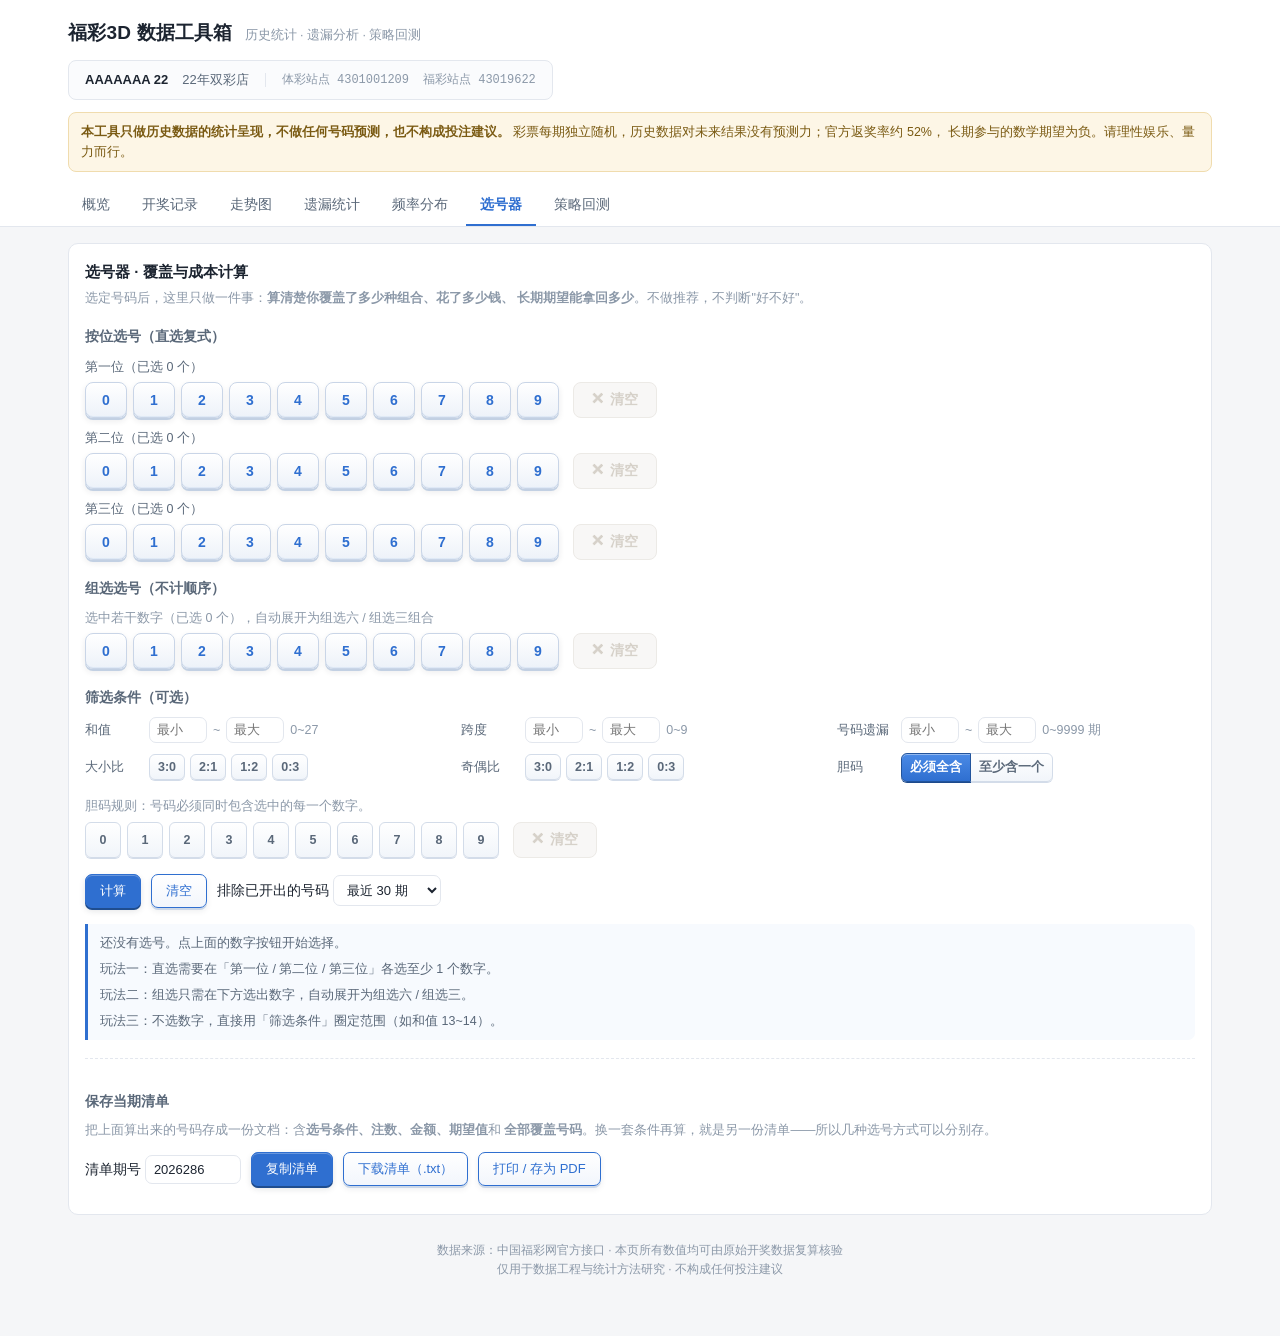
==== commit e7635f05: "chore(data): 自动更新开奖数据至 2026285 (2026-10-26 开 932)" ====
--- a/docs/index.html
+++ b/docs/index.html
@@ -719,7 +719,7 @@
     <div class="card">
       <h2>数据概览</h2>
       <p class="hint" id="ov-range"></p>
-      <p class="hint" id="ov-built">本页构建于 2026-10-25 23:10（北京时间）</p>
+      <p class="hint" id="ov-built">本页构建于 2026-10-26 23:10（北京时间）</p>
       <div class="note warn hidden" id="ov-stale"></div>
       <div class="stats" id="ov-stats"></div>
       <div class="note" id="ov-note"></div>
@@ -1040,8 +1040,8 @@
 
 <script>
 // 由 extract_data.py 生成，数据来源：中国福彩网官方接口
-// 记录数 4789，区间 2013002 ~ 2026284
-const FUCAI3D_DATA = [["2013002","2013-01-02","670",5148.9],["2013006","2013-01-06","457",5378.0],["2013008","2013-01-08","556",5745.2],["2013010","2013-01-10","632",5792.6],["2013011","2013-01-11","209",6031.0],["2013012","2013-01-12","688",5897.8],["2013013","2013-01-13","922",5600.7],["2013014","2013-01-14","417",5713.9],["2013015","2013-01-15","228",5955.6],["2013016","2013-01-16","038",5744.3],["2013017","2013-01-17","380",5784.6],["2013018","2013-01-18","347",5628.7],["2013020","2013-01-20","929",5547.6],["2013022","2013-01-22","250",5768.0],["2013026","2013-01-26","857",5890.6],["2013027","2013-01-27","308",5822.3],["2013030","2013-01-30","732",5884.1],["2013033","2013-02-02","277",5564.4],["2013036","2013-02-05","658",5333.5],["2013037","2013-02-06","364",5177.8],["2013038","2013-02-07","640",5010.5],["2013039","2013-02-08","639",4349.2],["2013041","2013-02-17","851",4220.7],["2013042","2013-02-18","496",4587.3],["2013044","2013-02-20","318",5033.2],["2013045","2013-02-21","039",5161.3],["2013050","2013-02-26","556",5202.1],["2013052","2013-02-28","556",5124.8],["2013054","2013-03-02","497",5045.5],["2013055","2013-03-03","456",5265.1],["2013056","2013-03-04","139",5394.7],["2013058","2013-03-06","082",5636.7],["2013060","2013-03-08","549",5659.3],["2013061","2013-03-09","675",5517.7],["2013065","2013-03-13","328",5533.1],["2013067","2013-03-15","832",5813.5],["2013068","2013-03-16","770",5569.5],["2013072","2013-03-20","831",5803.1],["2013074","2013-03-22","288",5471.9],["2013075","2013-03-23","617",5273.7],["2013076","2013-03-24","174",5641.9],["2013077","2013-03-25","184",5945.4],["2013078","2013-03-26","032",5807.1],["2013080","2013-03-28","466",5873.6],["2013081","2013-03-29","857",5833.0],["2013082","2013-03-30","249",5588.4],["2013084","2013-04-01","721",5811.8],["2013089","2013-04-06","192",5637.5],["2013091","2013-04-08","137",5644.7],["2013092","2013-04-09","632",5752.1],["2013096","2013-04-13","039",5534.5],["2013098","2013-04-15","759",5728.2],["2013102","2013-04-19","536",5656.2],["2013104","2013-04-21","014",5432.9],["2013105","2013-04-22","484",5598.1],["2013107","2013-04-24","985",5589.0],["2013111","2013-04-28","466",5736.4],["2013112","2013-04-29","996",5105.3],["2013113","2013-04-30","836",4905.9],["2013119","2013-05-06","451",5319.5],["2013121","2013-05-08","073",5282.3],["2013122","2013-05-09","465",5348.7],["2013124","2013-05-11","963",5353.2],["2013125","2013-05-12","510",5325.6],["2013126","2013-05-13","410",5429.5],["2013127","2013-05-14","667",5282.0],["2013128","2013-05-15","849",5142.9],["2013130","2013-05-17","991",5077.9],["2013131","2013-05-18","798",4753.7],["2013132","2013-05-19","155",4880.4],["2013133","2013-05-20","329",4997.8],["2013134","2013-05-21","228",5196.8],["2013135","2013-05-22","850",4986.3],["2013136","2013-05-23","231",5076.1],["2013137","2013-05-24","627",5212.7],["2013138","2013-05-25","579",5087.2],["2013139","2013-05-26","907",5198.5],["2013140","2013-05-27","592",5328.3],["2013141","2013-05-28","782",5352.3],["2013142","2013-05-29","930",5161.3],["2013143","2013-05-30","060",5178.5],["2013144","2013-05-31","890",4891.1],["2013145","2013-06-01","389",4724.1],["2013146","2013-06-02","464",4922.8],["2013147","2013-06-03","843",4918.8],["2013148","2013-06-04","825",4954.6],["2013149","2013-06-05","452",5081.1],["2013150","2013-06-06","736",5119.5],["2013151","2013-06-07","943",5427.1],["2013152","2013-06-08","149",5452.9],["2013153","2013-06-09","288",5311.5],["2013154","2013-06-10","349",4909.8],["2013155","2013-06-11","296",4854.0],["2013156","2013-06-12","775",4897.3],["2013157","2013-06-13","383",5032.8],["2013158","2013-06-14","613",5154.7],["2013159","2013-06-15","098",5101.3],["2013160","2013-06-16","210",5008.1],["2013161","2013-06-17","537",4835.9],["2013162","2013-06-18","292",5156.3],["2013163","2013-06-19","104",5002.2],["2013164","2013-06-20","732",5014.9],["2013165","2013-06-21","300",5178.8],["2013166","2013-06-22","042",4613.1],["2013167","2013-06-23","242",4791.7],["2013169","2013-06-25","344",4819.5],["2013170","2013-06-26","128",4829.8],["2013171","2013-06-27","890",4936.6],["2013172","2013-06-28","406",5023.0],["2013173","2013-06-29","506",4955.8],["2013174","2013-06-30","714",4833.3],["2013175","2013-07-01","185",5022.9],["2013176","2013-07-02","307",5062.6],["2013177","2013-07-03","169",5133.0],["2013178","2013-07-04","927",5199.8],["2013179","2013-07-05","368",5334.4],["2013180","2013-07-06","642",5324.1],["2013181","2013-07-07","248",5363.6],["2013182","2013-07-08","944",5458.4],["2013183","2013-07-09","693",5003.8],["2013184","2013-07-10","487",5052.9],["2013185","2013-07-11","916",5102.8],["2013186","2013-07-12","170",5219.2],["2013187","2013-07-13","188",4925.0],["2013188","2013-07-14","020",4860.1],["2013189","2013-07-15","026",4707.2],["2013190","2013-07-16","719",4756.0],["2013191","2013-07-17","315",4966.3],["2013192","2013-07-18","170",4993.1],["2013193","2013-07-19","493",5182.8],["2013194","2013-07-20","806",4968.9],["2013195","2013-07-21","398",5174.4],["2013196","2013-07-22","100",5171.9],["2013197","2013-07-23","115",4786.4],["2013198","2013-07-24","566",4837.7],["2013199","2013-07-25","814",4764.3],["2013200","2013-07-26","573",4952.6],["2013201","2013-07-27","498",4838.8],["2013202","2013-07-28","603",4956.4],["2013203","2013-07-29","300",5071.1],["2013204","2013-07-30","506",4855.2],["2013205","2013-07-31","798",5044.0],["2013206","2013-08-01","493",4944.4],["2013207","2013-08-02","473",5199.5],["2013208","2013-08-03","044",4967.4],["2013209","2013-08-04","928",4752.2],["2013210","2013-08-05","139",4967.5],["2013211","2013-08-06","749",5067.4],["2013212","2013-08-07","082",5063.1],["2013213","2013-08-08","660",5142.3],["2013214","2013-08-09","826",5071.9],["2013215","2013-08-10","157",5001.1],["2013216","2013-08-11","383",5142.1],["2013217","2013-08-12","965",5289.0],["2013218","2013-08-13","112",5233.8],["2013219","2013-08-14","232",5149.0],["2013220","2013-08-15","630",5144.3],["2013221","2013-08-16","999",5274.2],["2013222","2013-08-17","260",4668.0],["2013223","2013-08-18","811",4973.7],["2013224","2013-08-19","579",4718.1],["2013225","2013-08-20","884",4900.7],["2013226","2013-08-21","550",4844.8],["2013227","2013-08-22","427",4735.2],["2013228","2013-08-23","410",5077.8],["2013229","2013-08-24","003",4730.8],["2013230","2013-08-25","962",4578.2],["2013231","2013-08-26","468",4944.5],["2013232","2013-08-27","441",5017.0],["2013233","2013-08-28","367",4846.2],["2013234","2013-08-29","846",4981.6],["2013235","2013-08-30","625",5081.1],["2013236","2013-08-31","714",4906.5],["2013237","2013-09-01","874",5038.4],["2013238","2013-09-02","117",5057.2],["2013239","2013-09-03","091",4885.3],["2013240","2013-09-04","569",4947.9],["2013241","2013-09-05","718",5096.9],["2013242","2013-09-06","528",5191.8],["2013243","2013-09-07","361",5016.3],["2013244","2013-09-08","393",5115.9],["2013245","2013-09-09","742",4986.0],["2013246","2013-09-10","906",5171.9],["2013247","2013-09-11","559",5206.2],["2013248","2013-09-12","115",5086.9],["2013249","2013-09-13","307",5107.2],["2013250","2013-09-14","904",4918.0],["2013251","2013-09-15","753",5085.1],["2013252","2013-09-16","573",5208.0],["2013253","2013-09-17","683",5072.1],["2013254","2013-09-18","956",4993.5],["2013255","2013-09-19","295",4772.8],["2013256","2013-09-20","598",5010.3],["2013257","2013-09-21","398",5029.6],["2013258","2013-09-22","055",5128.0],["2013259","2013-09-23","413",4862.6],["2013260","2013-09-24","626",4992.7],["2013261","2013-09-25","227",5052.4],["2013262","2013-09-26","643",4861.2],["2013263","2013-09-27","681",5060.6],["2013264","2013-09-28","748",5023.7],["2013265","2013-09-29","373",5044.7],["2013266","2013-09-30","552",4956.1],["2013267","2013-10-01","051",4528.3],["2013268","2013-10-02","414",4379.6],["2013269","2013-10-03","166",4543.7],["2013270","2013-10-04","295",4599.2],["2013271","2013-10-05","385",4737.4],["2013272","2013-10-06","309",4862.8],["2013273","2013-10-07","568",4775.9],["2013274","2013-10-08","600",5017.4],["2013275","2013-10-09","250",4895.8],["2013276","2013-10-10","954",4843.8],["2013277","2013-10-11","393",5038.6],["2013278","2013-10-12","134",5003.2],["2013279","2013-10-13","409",4969.8],["2013280","2013-10-14","194",5123.3],["2013281","2013-10-15","005",4994.9],["2013282","2013-10-16","846",4896.2],["2013283","2013-10-17","547",5027.0],["2013284","2013-10-18","169",5174.6],["2013285","2013-10-19","165",4949.3],["2013286","2013-10-20","192",4892.8],["2013287","2013-10-21","200",4997.0],["2013288","2013-10-22","748",4755.3],["2013289","2013-10-23","740",4965.5],["2013290","2013-10-24","323",4896.4],["2013291","2013-10-25","667",4886.2],["2013292","2013-10-26","093",4617.8],["2013293","2013-10-27","956",4876.8],["2013294","2013-10-28","198",5051.9],["2013295","2013-10-29","342",5123.8],["2013296","2013-10-30","943",4987.4],["2013297","2013-10-31","803",5153.3],["2013298","2013-11-01","732",5068.6],["2013299","2013-11-02","207",4907.3],["2013300","2013-11-03","383",5107.2],["2013301","2013-11-04","776",5087.3],["2013302","2013-11-05","882",5039.5],["2013303","2013-11-06","289",5021.8],["2013304","2013-11-07","212",5002.5],["2013305","2013-11-08","860",4822.1],["2013306","2013-11-09","291",4756.2],["2013307","2013-11-10","694",4818.5],["2013308","2013-11-11","378",5001.4],["2013309","2013-11-12","982",5145.9],["2013310","2013-11-13","271",5211.6],["2013311","2013-11-14","358",5162.7],["2013312","2013-11-15","784",5371.0],["2013313","2013-11-16","898",5126.2],["2013314","2013-11-17","711",4910.7],["2013315","2013-11-18","899",4995.1],["2013316","2013-11-19","088",4805.8],["2013317","2013-11-20","197",5016.3],["2013318","2013-11-21","244",5118.5],["2013319","2013-11-22","460",5104.3],["2013320","2013-11-23","573",4803.4],["2013321","2013-11-24","987",4958.7],["2013322","2013-11-25","648",5056.6],["2013323","2013-11-26","114",5336.3],["2013324","2013-11-27","167",5050.0],["2013325","2013-11-28","863",5229.1],["2013326","2013-11-29","233",5390.1],["2013327","2013-11-30","405",4974.8],["2013328","2013-12-01","957",5156.8],["2013329","2013-12-02","529",5256.3],["2013330","2013-12-03","004",5338.8],["2013331","2013-12-04","224",5171.6],["2013332","2013-12-05","423",5151.9],["2013333","2013-12-06","789",5183.9],["2013334","2013-12-07","680",4938.1],["2013335","2013-12-08","008",5133.3],["2013336","2013-12-09","423",5045.4],["2013337","2013-12-10","030",5261.3],["2013338","2013-12-11","517",4959.5],["2013339","2013-12-12","867",5147.1],["2013340","2013-12-13","805",5139.2],["2013341","2013-12-14","980",4985.1],["2013342","2013-12-15","899",5018.5],["2013343","2013-12-16","776",4857.7],["2013344","2013-12-17","149",5055.8],["2013345","2013-12-18","072",5195.2],["2013346","2013-12-19","019",5294.0],["2013347","2013-12-20","554",5246.1],["2013348","2013-12-21","574",4975.1],["2013349","2013-12-22","524",5024.3],["2013350","2013-12-23","322",4979.3],["2013351","2013-12-24","726",4936.8],["2013352","2013-12-25","176",5151.7],["2013353","2013-12-26","185",5291.5],["2013354","2013-12-27","024",5367.0],["2013355","2013-12-28","293",5068.5],["2013356","2013-12-29","164",5258.2],["2013357","2013-12-30","320",5416.9],["2013358","2013-12-31","968",5503.5],["2014001","2014-01-01","687",5065.0],["2014002","2014-01-02","634",5425.3],["2014003","2014-01-03","643",5448.8],["2014004","2014-01-04","955",5225.9],["2014005","2014-01-05","755",5087.5],["2014006","2014-01-06","992",5091.2],["2014007","2014-01-07","283",5081.7],["2014008","2014-01-08","590",5216.7],["2014009","2014-01-09","432",5267.4],["2014010","2014-01-10","645",5213.6],["2014011","2014-01-11","319",5194.9],["2014012","2014-01-12","368",5249.6],["2014013","2014-01-13","613",5429.0],["2014014","2014-01-14","945",5367.1],["2014015","2014-01-15","742",5616.2],["2014016","2014-01-16","224",5775.9],["2014017","2014-01-17","057",5545.3],["2014018","2014-01-18","474",5149.5],["2014019","2014-01-19","610",5106.8],["2014020","2014-01-20","087",5125.0],["2014021","2014-01-21","875",5071.9],["2014022","2014-01-22","969",5168.4],["2014023","2014-01-23","303",5098.3],["2014024","2014-01-24","344",5037.6],["2014025","2014-01-25","683",4971.0],["2014026","2014-01-26","300",5054.3],["2014027","2014-01-27","774",4721.7],["2014028","2014-01-28","805",4699.1],["2014029","2014-01-29","618",4317.0],["2014030","2014-02-07","488",4009.4],["2014031","2014-02-08","204",3747.9],["2014032","2014-02-09","256",3898.2],["2014033","2014-02-10","444",4223.5],["2014034","2014-02-11","335",4075.3],["2014035","2014-02-12","723",4259.9],["2014036","2014-02-13","630",4539.8],["2014037","2014-02-14","809",4450.0],["2014038","2014-02-15","004",4524.9],["2014039","2014-02-16","478",4449.9],["2014040","2014-02-17","068",4651.8],["2014041","2014-02-18","702",4825.6],["2014042","2014-02-19","156",4974.1],["2014043","2014-02-20","854",4965.4],["2014044","2014-02-21","585",5206.1],["2014045","2014-02-22","236",4973.9],["2014046","2014-02-23","248",5117.8],["2014047","2014-02-24","903",5465.6],["2014048","2014-02-25","214",5384.2],["2014049","2014-02-26","392",5536.4],["2014050","2014-02-27","757",5511.1],["2014051","2014-02-28","310",5529.0],["2014052","2014-03-01","793",5257.3],["2014053","2014-03-02","700",5311.9],["2014054","2014-03-03","257",5329.7],["2014055","2014-03-04","761",5581.4],["2014056","2014-03-05","386",5002.2],["2014057","2014-03-06","502",5152.3],["2014058","2014-03-07","210",5289.1],["2014059","2014-03-08","871",4829.2],["2014060","2014-03-09","977",4890.7],["2014061","2014-03-10","819",4806.3],["2014062","2014-03-11","300",5059.6],["2014063","2014-03-12","742",4874.8],["2014064","2014-03-13","361",5167.7],["2014065","2014-03-14","208",5211.5],["2014066","2014-03-15","693",5047.2],["2014067","2014-03-16","072",5093.5],["2014068","2014-03-17","968",5368.9],["2014069","2014-03-18","652",5370.6],["2014070","2014-03-19","911",5300.3],["2014071","2014-03-20","537",5002.8],["2014072","2014-03-21","662",5184.8],["2014073","2014-03-22","036",4938.5],["2014074","2014-03-23","921",5055.0],["2014075","2014-03-24","146",5338.6],["2014076","2014-03-25","559",5233.0],["2014077","2014-03-26","712",5092.7],["2014078","2014-03-27","630",5290.6],["2014079","2014-03-28","206",5365.0],["2014080","2014-03-29","670",5110.3],["2014081","2014-03-30","544",5023.1],["2014082","2014-03-31","934",5082.9],["2014083","2014-04-01","521",5121.0],["2014084","2014-04-02","558",5222.4],["2014085","2014-04-03","623",5040.5],["2014086","2014-04-04","056",5304.8],["2014087","2014-04-05","030",4760.5],["2014088","2014-04-06","404",4739.1],["2014089","2014-04-07","506",4754.1],["2014090","2014-04-08","482",5054.8],["2014091","2014-04-09","495",5062.4],["2014092","2014-04-10","303",5077.9],["2014093","2014-04-11","998",5031.9],["2014094","2014-04-12","285",4530.7],["2014095","2014-04-13","553",4749.7],["2014096","2014-04-14","738",4904.1],["2014097","2014-04-15","389",5063.9],["2014098","2014-04-16","548",5079.7],["2014099","2014-04-17","286",5209.0],["2014100","2014-04-18","170",5199.3],["2014101","2014-04-19","892",4809.2],["2014102","2014-04-20","352",4946.5],["2014103","2014-04-21","250",5115.7],["2014104","2014-04-22","957",5203.7],["2014105","2014-04-23","613",5068.8],["2014106","2014-04-24","970",5262.7],["2014107","2014-04-25","669",5270.5],["2014108","2014-04-26","960",4611.8],["2014109","2014-04-27","965",4743.7],["2014110","2014-04-28","768",4764.1],["2014111","2014-04-29","487",4690.6],["2014112","2014-04-30","429",4679.7],["2014113","2014-05-01","124",4349.4],["2014114","2014-05-02","243",4423.7],["2014115","2014-05-03","645",4591.8],["2014116","2014-05-04","910",4774.9],["2014117","2014-05-05","829",4865.8],["2014118","2014-05-06","182",5020.3],["2014119","2014-05-07","383",5051.5],["2014120","2014-05-08","758",4879.5],["2014121","2014-05-09","743",5014.3],["2014122","2014-05-10","499",4711.6],["2014123","2014-05-11","315",4616.4],["2014124","2014-05-12","701",4860.8],["2014125","2014-05-13","852",4924.7],["2014126","2014-05-14","588",4930.2],["2014127","2014-05-15","341",4866.0],["2014128","2014-05-16","780",4944.3],["2014129","2014-05-17","145",4744.1],["2014130","2014-05-18","211",4985.0],["2014131","2014-05-19","870",4840.0],["2014132","2014-05-20","139",4884.1],["2014133","2014-05-21","650",4919.9],["2014134","2014-05-22","085",4975.1],["2014135","2014-05-23","409",5058.2],["2014136","2014-05-24","840",4693.4],["2014137","2014-05-25","169",4703.2],["2014138","2014-05-26","587",4924.2],["2014139","2014-05-27","764",4971.4],["2014140","2014-05-28","901",4982.0],["2014141","2014-05-29","921",4972.6],["2014142","2014-05-30","594",4908.7],["2014143","2014-05-31","244",4629.1],["2014144","2014-06-01","077",4192.5],["2014145","2014-06-02","612",4154.8],["2014146","2014-06-03","367",4652.1],["2014147","2014-06-04","578",4725.8],["2014148","2014-06-05","180",4864.0],["2014149","2014-06-06","262",4863.2],["2014150","2014-06-07","107",4505.0],["2014151","2014-06-08","391",4606.8],["2014152","2014-06-09","821",4744.5],["2014153","2014-06-10","392",4767.1],["2014154","2014-06-11","115",4752.5],["2014155","2014-06-12","677",4596.2],["2014156","2014-06-13","419",4546.6],["2014157","2014-06-14","575",4538.7],["2014158","2014-06-15","411",4516.5],["2014159","2014-06-16","312",4538.9],["2014160","2014-06-17","045",4513.8],["2014161","2014-06-18","946",4573.9],["2014162","2014-06-19","587",4582.4],["2014163","2014-06-20","668",4897.7],["2014164","2014-06-21","341",4451.2],["2014165","2014-06-22","466",4654.4],["2014166","2014-06-23","316",4502.1],["2014167","2014-06-24","986",4720.4],["2014168","2014-06-25","481",4497.2],["2014169","2014-06-26","279",4557.5],["2014170","2014-06-27","630",4637.8],["2014171","2014-06-28","631",4466.2],["2014172","2014-06-29","843",4337.7],["2014173","2014-06-30","359",4489.5],["2014174","2014-07-01","659",4608.7],["2014175","2014-07-02","347",4540.8],["2014176","2014-07-03","685",4832.2],["2014177","2014-07-04","260",4844.7],["2014178","2014-07-05","077",4657.0],["2014179","2014-07-06","130",4410.5],["2014180","2014-07-07","199",4455.2],["2014181","2014-07-08","806",4329.4],["2014182","2014-07-09","804",4426.0],["2014183","2014-07-10","987",4321.7],["2014184","2014-07-11","397",4348.9],["2014185","2014-07-12","636",4297.6],["2014186","2014-07-13","284",4362.4],["2014187","2014-07-14","876",4458.7],["2014188","2014-07-15","965",4511.7],["2014189","2014-07-16","858",4451.5],["2014190","2014-07-17","597",4447.9],["2014191","2014-07-18","411",4544.6],["2014192","2014-07-19","208",4175.2],["2014193","2014-07-20","531",4336.4],["2014194","2014-07-21","626",4437.7],["2014195","2014-07-22","895",4474.6],["2014196","2014-07-23","883",4513.5],["2014197","2014-07-24","832",4336.9],["2014198","2014-07-25","980",4442.3],["2014199","2014-07-26","648",4195.3],["2014200","2014-07-27","583",4318.3],["2014201","2014-07-28","363",4446.2],["2014202","2014-07-29","627",4361.0],["2014203","2014-07-30","648",4441.4],["2014204","2014-07-31","284",4454.9],["2014205","2014-08-01","272",4581.4],["2014206","2014-08-02","657",4209.3],["2014207","2014-08-03","258",4292.5],["2014208","2014-08-04","241",4578.2],["2014209","2014-08-05","194",4648.3],["2014210","2014-08-06","585",4634.1],["2014211","2014-08-07","697",4569.0],["2014212","2014-08-08","553",4652.4],["2014213","2014-08-09","447",4284.0],["2014214","2014-08-10","770",4398.6],["2014215","2014-08-11","175",4121.0],["2014216","2014-08-12","938",4276.0],["2014217","2014-08-13","354",4310.7],["2014218","2014-08-14","238",4430.2],["2014219","2014-08-15","859",4655.6],["2014220","2014-08-16","628",4316.0],["2014221","2014-08-17","384",4572.6],["2014222","2014-08-18","672",4614.6],["2014223","2014-08-19","444",4656.2],["2014224","2014-08-20","689",4188.4],["2014225","2014-08-21","902",4457.5],["2014226","2014-08-22","675",4417.6],["2014227","2014-08-23","703",4374.5],["2014228","2014-08-24","855",4430.2],["2014229","2014-08-25","681",4429.1],["2014230","2014-08-26","688",4615.0],["2014231","2014-08-27","803",4345.3],["2014232","2014-08-28","119",4505.1],["2014233","2014-08-29","283",4382.7],["2014234","2014-08-30","580",4308.8],["2014235","2014-08-31","330",4414.7],["2014236","2014-09-01","430",4318.8],["2014237","2014-09-02","260",4262.4],["2014238","2014-09-03","425",4352.5],["2014239","2014-09-04","552",4494.5],["2014240","2014-09-05","411",4528.0],["2014241","2014-09-06","143",4187.8],["2014242","2014-09-07","124",4250.7],["2014243","2014-09-08","876",4061.3],["2014244","2014-09-09","122",4412.6],["2014245","2014-09-10","608",4260.4],["2014246","2014-09-11","627",4552.3],["2014247","2014-09-12","714",4715.9],["2014248","2014-09-13","708",4630.0],["2014249","2014-09-14","281",4701.1],["2014250","2014-09-15","180",4840.3],["2014251","2014-09-16","424",4994.5],["2014252","2014-09-17","902",4642.0],["2014253","2014-09-18","298",4789.3],["2014254","2014-09-19","031",4878.2],["2014255","2014-09-20","395",4397.0],["2014256","2014-09-21","767",4464.1],["2014257","2014-09-22","194",4394.9],["2014258","2014-09-23","718",4645.6],["2014259","2014-09-24","551",4683.5],["2014260","2014-09-25","578",4654.0],["2014261","2014-09-26","988",4723.1],["2014262","2014-09-27","941",4328.2],["2014263","2014-09-28","304",4607.8],["2014264","2014-09-29","395",4665.9],["2014265","2014-09-30","502",4553.5],["2014266","2014-10-01","582",4093.0],["2014267","2014-10-02","162",4150.1],["2014268","2014-10-03","621",4314.1],["2014269","2014-10-04","942",4155.0],["2014270","2014-10-05","275",4326.7],["2014271","2014-10-06","392",4512.6],["2014272","2014-10-07","478",4719.6],["2014273","2014-10-08","370",4887.7],["2014274","2014-10-09","361",4993.3],["2014275","2014-10-10","897",5151.0],["2014276","2014-10-11","460",4896.0],["2014277","2014-10-12","669",4875.2],["2014278","2014-10-13","209",4425.1],["2014279","2014-10-14","066",4634.0],["2014280","2014-10-15","524",4434.7],["2014281","2014-10-16","339",4625.3],["2014282","2014-10-17","684",4620.7],["2014283","2014-10-18","150",4495.3],["2014284","2014-10-19","670",4604.2],["2014285","2014-10-20","139",4598.9],["2014286","2014-10-21","667",4738.8],["2014287","2014-10-22","738",4686.6],["2014288","2014-10-23","100",4774.9],["2014289","2014-10-24","475",4453.5],["2014290","2014-10-25","076",4481.0],["2014291","2014-10-26","073",4578.4],["2014292","2014-10-27","802",4487.2],["2014293","2014-10-28","081",4660.2],["2014294","2014-10-29","817",4629.0],["2014295","2014-10-30","829",4745.9],["2014296","2014-10-31","924",4833.5],["2014297","2014-11-01","161",4600.2],["2014298","2014-11-02","011",4477.8],["2014299","2014-11-03","557",4249.4],["2014300","2014-11-04","605",4457.7],["2014301","2014-11-05","213",4726.6],["2014302","2014-11-06","605",4597.9],["2014303","2014-11-07","949",4615.2],["2014304","2014-11-08","041",4328.0],["2014305","2014-11-09","474",4431.0],["2014306","2014-11-10","391",4491.2],["2014307","2014-11-11","642",4728.1],["2014308","2014-11-12","429",4733.0],["2014309","2014-11-13","461",4772.9],["2014310","2014-11-14","963",4923.3],["2014311","2014-11-15","296",4709.6],["2014312","2014-11-16","308",4868.6],["2014313","2014-11-17","192",5090.8],["2014314","2014-11-18","713",5060.1],["2014315","2014-11-19","312",5163.9],["2014316","2014-11-20","678",5050.3],["2014317","2014-11-21","041",5120.9],["2014318","2014-11-22","382",4985.9],["2014319","2014-11-23","774",5160.9],["2014320","2014-11-24","182",4844.2],["2014321","2014-11-25","974",5196.4],["2014322","2014-11-26","667",5129.7],["2014323","2014-11-27","945",5027.8],["2014324","2014-11-28","935",5087.2],["2014325","2014-11-29","288",4737.4],["2014326","2014-11-30","978",4692.8],["2014327","2014-12-01","088",4653.6],["2014328","2014-12-02","362",4761.0],["2014329","2014-12-03","785",4909.8],["2014330","2014-12-04","614",5083.2],["2014331","2014-12-05","287",5211.6],["2014332","2014-12-06","330",5050.3],["2014333","2014-12-07","437",4927.3],["2014334","2014-12-08","142",4990.4],["2014335","2014-12-09","407",5102.9],["2014336","2014-12-10","513",5218.5],["2014337","2014-12-11","668",5207.1],["2014338","2014-12-12","917",5104.0],["2014339","2014-12-13","649",4983.3],["2014340","2014-12-14","370",5159.3],["2014341","2014-12-15","773",5167.3],["2014342","2014-12-16","797",5006.4],["2014343","2014-12-17","614",4919.9],["2014344","2014-12-18","209",5226.6],["2014345","2014-12-19","695",5237.3],["2014346","2014-12-20","351",4920.0],["2014347","2014-12-21","998",5157.7],["2014348","2014-12-22","522",4923.3],["2014349","2014-12-23","771",5036.6],["2014350","2014-12-24","223",5015.0],["2014351","2014-12-25","505",4987.3],["2014352","2014-12-26","727",5153.8],["2014353","2014-12-27","515",4958.5],["2014354","2014-12-28","713",5229.5],["2014355","2014-12-29","773",5182.4],["2014356","2014-12-30","371",5196.9],["2014357","2014-12-31","610",5147.7],["2015001","2015-01-01","245",4656.1],["2015002","2015-01-02","047",4885.5],["2015003","2015-01-03","029",5011.2],["2015004","2015-01-04","937",5020.1],["2015005","2015-01-05","031",5226.3],["2015006","2015-01-06","053",4937.6],["2015007","2015-01-07","055",5110.7],["2015008","2015-01-08","919",4779.8],["2015009","2015-01-09","730",5066.0],["2015010","2015-01-10","599",4966.1],["2015011","2015-01-11","660",5145.4],["2015012","2015-01-12","047",4969.0],["2015013","2015-01-13","764",5426.4],["2015014","2015-01-14","402",5022.2],["2015015","2015-01-15","207",5127.0],["2015016","2015-01-16","656",5205.0],["2015017","2015-01-17","027",4721.9],["2015018","2015-01-18","902",4969.2],["2015019","2015-01-19","909",5057.1],["2015020","2015-01-20","731",4972.0],["2015021","2015-01-21","700",5235.1],["2015022","2015-01-22","982",5051.1],["2015023","2015-01-23","325",5139.4],["2015024","2015-01-24","875",5056.5],["2015025","2015-01-25","218",4865.8],["2015026","2015-01-26","068",5136.1],["2015027","2015-01-27","452",5080.2],["2015028","2015-01-28","283",5021.6],["2015029","2015-01-29","367",5057.7],["2015030","2015-01-30","278",5180.7],["2015031","2015-01-31","117",5163.2],["2015032","2015-02-01","711",4928.9],["2015033","2015-02-02","150",4992.7],["2015034","2015-02-03","178",4880.6],["2015035","2015-02-04","744",5173.3],["2015036","2015-02-05","275",4779.7],["2015037","2015-02-06","833",5429.1],["2015038","2015-02-07","043",4729.1],["2015039","2015-02-08","094",5229.2],["2015040","2015-02-09","076",4684.7],["2015041","2015-02-10","794",4868.4],["2015042","2015-02-11","521",4833.8],["2015043","2015-02-12","224",4970.7],["2015044","2015-02-13","861",4786.1],["2015045","2015-02-14","656",4612.1],["2015046","2015-02-15","636",4547.7],["2015047","2015-02-16","799",4197.9],["2015048","2015-02-17","472",3898.4],["2015049","2015-02-25","043",3374.0],["2015050","2015-02-26","683",3725.0],["2015051","2015-02-27","163",3925.7],["2015052","2015-02-28","197",3896.3],["2015053","2015-03-01","622",3863.1],["2015054","2015-03-02","395",3805.4],["2015055","2015-03-03","464",3998.9],["2015056","2015-03-04","783",3937.8],["2015057","2015-03-05","856",3961.2],["2015058","2015-03-06","569",4167.6],["2015059","2015-03-07","889",4225.4],["2015060","2015-03-08","640",3990.2],["2015061","2015-03-09","285",4114.8],["2015062","2015-03-10","827",4261.7],["2015063","2015-03-11","547",4537.1],["2015064","2015-03-12","368",4424.9],["2015065","2015-03-13","799",4619.0],["2015066","2015-03-14","688",4186.3],["2015067","2015-03-15","442",4285.8],["2015068","2015-03-16","757",4432.9],["2015069","2015-03-17","158",4486.1],["2015070","2015-03-18","196",4588.2],["2015071","2015-03-19","807",4737.6],["2015072","2015-03-20","561",4663.9],["2015073","2015-03-21","680",4384.7],["2015074","2015-03-22","840",4777.3],["2015075","2015-03-23","490",4633.1],["2015076","2015-03-24","288",4697.3],["2015077","2015-03-25","301",4525.0],["2015078","2015-03-26","491",4593.0],["2015079","2015-03-27","622",4557.5],["2015080","2015-03-28","810",4255.7],["2015081","2015-03-29","224",4400.1],["2015082","2015-03-30","069",4610.7],["2015083","2015-03-31","178",4536.1],["2015084","2015-04-01","718",4771.5],["2015085","2015-04-02","947",4478.7],["2015086","2015-04-03","472",5110.2],["2015087","2015-04-04","314",4240.0],["2015088","2015-04-05","955",4328.6],["2015089","2015-04-06","836",4174.3],["2015090","2015-04-07","899",4605.1],["2015091","2015-04-08","349",4510.6],["2015092","2015-04-09","634",4552.8],["2015093","2015-04-10","367",4794.1],["2015094","2015-04-11","565",4558.7],["2015095","2015-04-12","746",4338.5],["2015096","2015-04-13","796",4756.5],["2015097","2015-04-14","268",4585.6],["2015098","2015-04-15","309",4909.6],["2015099","2015-04-16","326",4760.4],["2015100","2015-04-17","887",4696.6],["2015101","2015-04-18","438",4288.8],["2015102","2015-04-19","936",4547.4],["2015103","2015-04-20","776",4691.3],["2015104","2015-04-21","674",4742.3],["2015105","2015-04-22","139",4725.2],["2015106","2015-04-23","241",4798.4],["2015107","2015-04-24","415",4787.0],["2015108","2015-04-25","758",4585.8],["2015109","2015-04-26","474",4663.9],["2015110","2015-04-27","988",4650.9],["2015111","2015-04-28","871",4677.1],["2015112","2015-04-29","451",4832.7],["2015113","2015-04-30","405",4679.3],["2015114","2015-05-01","844",4192.0],["2015115","2015-05-02","598",4314.4],["2015116","2015-05-03","771",4616.3],["2015117","2015-05-04","716",4730.8],["2015118","2015-05-05","607",4730.1],["2015119","2015-05-06","079",4703.0],["2015120","2015-05-07","784",4651.2],["2015121","2015-05-08","227",4833.4],["2015122","2015-05-09","274",4383.7],["2015123","2015-05-10","240",4521.0],["2015124","2015-05-11","599",4417.8],["2015125","2015-05-12","259",4403.0],["2015126","2015-05-13","971",4528.2],["2015127","2015-05-14","097",4721.0],["2015128","2015-05-15","313",4553.7],["2015129","2015-05-16","055",4160.2],["2015130","2015-05-17","218",4322.1],["2015131","2015-05-18","471",4432.0],["2015132","2015-05-19","685",4588.5],["2015133","2015-05-20","001",4692.8],["2015134","2015-05-21","661",4129.7],["2015135","2015-05-22","231",4320.4],["2015136","2015-05-23","378",3994.5],["2015137","2015-05-24","239",4331.3],["2015138","2015-05-25","182",4316.1],["2015139","2015-05-26","339",4467.8],["2015140","2015-05-27","755",4325.9],["2015141","2015-05-28","812",4456.2],["2015142","2015-05-29","360",4386.6],["2015143","2015-05-30","880",4158.4],["2015144","2015-05-31","980",4124.3],["2015145","2015-06-01","197",4186.8],["2015146","2015-06-02","461",4398.0],["2015147","2015-06-03","331",4435.4],["2015148","2015-06-04","750",4383.5],["2015149","2015-06-05","022",4284.5],["2015150","2015-06-06","275",4021.3],["2015151","2015-06-07","430",4319.0],["2015152","2015-06-08","660",4372.7],["2015153","2015-06-09","451",4346.4],["2015154","2015-06-10","411",4351.9],["2015155","2015-06-11","188",4245.4],["2015156","2015-06-12","827",4322.9],["2015157","2015-06-13","222",4170.4],["2015158","2015-06-14","037",3833.3],["2015159","2015-06-15","847",4250.2],["2015160","2015-06-16","297",4345.1],["2015161","2015-06-17","823",4375.3],["2015162","2015-06-18","039",4443.9],["2015163","2015-06-19","030",4466.6],["2015164","2015-06-20","133",3666.6],["2015165","2015-06-21","567",3898.6],["2015166","2015-06-22","189",3830.6],["2015167","2015-06-23","601",4153.4],["2015168","2015-06-24","306",4231.6],["2015169","2015-06-25","511",4328.0],["2015170","2015-06-26","313",4181.5],["2015171","2015-06-27","672",3936.3],["2015172","2015-06-28","864",4115.5],["2015173","2015-06-29","498",4162.0],["2015174","2015-06-30","503",4183.0],["2015175","2015-07-01","743",4141.4],["2015176","2015-07-02","773",4270.2],["2015177","2015-07-03","605",4214.3],["2015178","2015-07-04","141",4026.7],["2015179","2015-07-05","381",4050.5],["2015180","2015-07-06","702",4204.6],["2015181","2015-07-07","281",4336.7],["2015182","2015-07-08","417",4218.8],["2015183","2015-07-09","731",4458.2],["2015184","2015-07-10","119",4434.2],["2015185","2015-07-11","870",3902.3],["2015186","2015-07-12","519",4143.7],["2015187","2015-07-13","878",4127.2],["2015188","2015-07-14","663",3942.6],["2015189","2015-07-15","224",4031.6],["2015190","2015-07-16","408",4042.6],["2015191","2015-07-17","713",4145.5],["2015192","2015-07-18","774",4178.1],["2015193","2015-07-19","416",4106.6],["2015194","2015-07-20","651",4196.2],["2015195","2015-07-21","781",4276.3],["2015196","2015-07-22","813",4225.7],["2015197","2015-07-23","580",4346.3],["2015198","2015-07-24","577",4406.2],["2015199","2015-07-25","131",3950.0],["2015200","2015-07-26","553",4011.8],["2015201","2015-07-27","905",4008.4],["2015202","2015-07-28","925",3991.2],["2015203","2015-07-29","988",3905.0],["2015204","2015-07-30","644",3878.0],["2015205","2015-07-31","313",3923.4],["2015206","2015-08-01","090",3825.0],["2015207","2015-08-02","635",3685.4],["2015208","2015-08-03","253",3877.2],["2015209","2015-08-04","547",4010.1],["2015210","2015-08-05","508",4059.1],["2015211","2015-08-06","701",4134.9],["2015212","2015-08-07","896",4147.1],["2015213","2015-08-08","205",3791.9],["2015214","2015-08-09","241",3978.7],["2015215","2015-08-10","216",4163.6],["2015216","2015-08-11","053",4133.5],["2015217","2015-08-12","365",4145.3],["2015218","2015-08-13","199",4195.9],["2015219","2015-08-14","566",4026.4],["2015220","2015-08-15","884",3893.9],["2015221","2015-08-16","065",3884.9],["2015222","2015-08-17","550",3954.2],["2015223","2015-08-18","801",3893.3],["2015224","2015-08-19","810",3920.3],["2015225","2015-08-20","234",3823.5],["2015226","2015-08-21","145",3812.3],["2015227","2015-08-22","187",3798.1],["2015228","2015-08-23","290",3876.7],["2015229","2015-08-24","671",3885.8],["2015230","2015-08-25","952",4067.6],["2015231","2015-08-26","683",4022.6],["2015232","2015-08-27","811",4200.1],["2015233","2015-08-28","432",4181.8],["2015234","2015-08-29","454",3966.5],["2015235","2015-08-30","107",3972.6],["2015236","2015-08-31","264",4141.3],["2015237","2015-09-01","107",4085.8],["2015238","2015-09-02","267",4023.6],["2015239","2015-09-03","899",3715.2],["2015240","2015-09-04","462",3706.1],["2015241","2015-09-05","957",3847.4],["2015242","2015-09-06","764",3891.9],["2015243","2015-09-07","899",3981.8],["2015244","2015-09-08","887",3890.3],["2015245","2015-09-09","831",3831.2],["2015246","2015-09-10","313",3871.8],["2015247","2015-09-11","498",3922.9],["2015248","2015-09-12","995",3751.5],["2015249","2015-09-13","319",3750.4],["2015250","2015-09-14","873",3883.2],["2015251","2015-09-15","668",3987.3],["2015252","2015-09-16","967",3986.2],["2015253","2015-09-17","514",4016.5],["2015254","2015-09-18","178",4149.8],["2015255","2015-09-19","835",4082.3],["2015256","2015-09-20","722",4189.6],["2015257","2015-09-21","889",4035.5],["2015258","2015-09-22","555",4003.7],["2015259","2015-09-23","064",3639.8],["2015260","2015-09-24","118",3879.8],["2015261","2015-09-25","320",3893.1],["2015262","2015-09-26","963",3709.3],["2015263","2015-09-27","082",3707.3],["2015264","2015-09-28","914",3859.5],["2015265","2015-09-29","019",3979.8],["2015266","2015-09-30","752",3781.2],["2015267","2015-10-01","787",3578.4],["2015268","2015-10-02","334",3506.5],["2015269","2015-10-03","777",3581.9],["2015270","2015-10-04","705",3370.5],["2015271","2015-10-05","191",3562.9],["2015272","2015-10-06","828",3660.1],["2015273","2015-10-07","790",3712.8],["2015274","2015-10-08","755",3937.1],["2015275","2015-10-09","446",3936.5],["2015276","2015-10-10","011",3939.6],["2015277","2015-10-11","706",3674.8],["2015278","2015-10-12","845",3911.3],["2015279","2015-10-13","612",4044.7],["2015280","2015-10-14","981",4063.1],["2015281","2015-10-15","144",4220.3],["2015282","2015-10-16","864",4232.0],["2015283","2015-10-17","915",3899.8],["2015284","2015-10-18","577",4123.7],["2015285","2015-10-19","508",4073.5],["2015286","2015-10-20","020",4155.5],["2015287","2015-10-21","977",3847.0],["2015288","2015-10-22","999",3916.1],["2015289","2015-10-23","696",3532.7],["2015290","2015-10-24","795",3748.2],["2015291","2015-10-25","896",3960.5],["2015292","2015-10-26","100",3912.6],["2015293","2015-10-27","920",3806.1],["2015294","2015-10-28","628",3952.7],["2015295","2015-10-29","232",4050.4],["2015296","2015-10-30","361",3796.5],["2015297","2015-10-31","888",3776.9],["2015298","2015-11-01","236",3661.1],["2015299","2015-11-02","657",3900.8],["2015300","2015-11-03","256",4138.5],["2015301","2015-11-04","271",4067.1],["2015302","2015-11-05","120",4119.5],["2015303","2015-11-06","475",3979.0],["2015304","2015-11-07","751",3922.4],["2015305","2015-11-08","602",4066.2],["2015306","2015-11-09","392",4214.3],["2015307","2015-11-10","473",4211.5],["2015308","2015-11-11","849",4197.4],["2015309","2015-11-12","899",4294.0],["2015310","2015-11-13","516",4049.7],["2015311","2015-11-14","656",4060.7],["2015312","2015-11-15","318",4072.1],["2015313","2015-11-16","008",4322.5],["2015314","2015-11-17","010",4123.2],["2015315","2015-11-18","403",4006.9],["2015316","2015-11-19","869",4149.3],["2015317","2015-11-20","628",4208.3],["2015318","2015-11-21","111",4224.8],["2015319","2015-11-22","860",3746.5],["2015320","2015-11-23","785",4046.3],["2015321","2015-11-24","286",4138.7],["2015322","2015-11-25","939",4248.0],["2015323","2015-11-26","764",4187.2],["2015324","2015-11-27","698",4354.2],["2015325","2015-11-28","607",4201.6],["2015326","2015-11-29","818",4258.7],["2015327","2015-11-30","819",4311.9],["2015328","2015-12-01","373",4332.6],["2015329","2015-12-02","451",4340.1],["2015330","2015-12-03","369",4478.8],["2015331","2015-12-04","070",4512.3],["2015332","2015-12-05","434",4069.6],["2015333","2015-12-06","980",4264.0],["2015334","2015-12-07","261",4389.1],["2015335","2015-12-08","996",4575.1],["2015336","2015-12-09","369",4271.4],["2015337","2015-12-10","624",4523.7],["2015338","2015-12-11","254",4724.4],["2015339","2015-12-12","014",4445.1],["2015340","2015-12-13","079",4408.2],["2015341","2015-12-14","070",4461.1],["2015342","2015-12-15","642",4374.9],["2015343","2015-12-16","655",4328.8],["2015344","2015-12-17","134",4377.3],["2015345","2015-12-18","612",4455.5],["2015346","2015-12-19","229",4345.0],["2015347","2015-12-20","232",4385.4],["2015348","2015-12-21","997",4377.8],["2015349","2015-12-22","680",4364.5],["2015350","2015-12-23","461",4583.4],["2015351","2015-12-24","993",4596.2],["2015352","2015-12-25","438",4546.5],["2015353","2015-12-26","391",4280.7],["2015354","2015-12-27","356",4433.6],["2015355","2015-12-28","344",4404.7],["2015356","2015-12-29","475",4443.3],["2015357","2015-12-30","258",4529.9],["2015358","2015-12-31","261",4656.3],["2016001","2016-01-01","879",4386.6],["2016002","2016-01-02","273",4368.9],["2016003","2016-01-03","159",4553.7],["2016004","2016-01-04","671",4819.2],["2016005","2016-01-05","581",4898.4],["2016006","2016-01-06","709",4777.3],["2016007","2016-01-07","952",4877.8],["2016008","2016-01-08","583",4990.8],["2016009","2016-01-09","353",4798.8],["2016010","2016-01-10","802",4595.4],["2016011","2016-01-11","815",4663.3],["2016012","2016-01-12","180",4822.7],["2016013","2016-01-13","324",4773.2],["2016014","2016-01-14","938",4748.3],["2016015","2016-01-15","349",4817.4],["2016016","2016-01-16","447",4704.2],["2016017","2016-01-17","531",4657.2],["2016018","2016-01-18","563",4738.5],["2016019","2016-01-19","278",4888.2],["2016020","2016-01-20","521",4944.8],["2016021","2016-01-21","699",5037.5],["2016022","2016-01-22","916",4595.0],["2016023","2016-01-23","729",4518.4],["2016024","2016-01-24","624",4639.6],["2016025","2016-01-25","110",4722.8],["2016026","2016-01-26","324",4504.1],["2016027","2016-01-27","280",4692.8],["2016028","2016-01-28","416",4824.2],["2016029","2016-01-29","026",4981.6],["2016030","2016-01-30","293",4749.0],["2016031","2016-01-31","592",4814.7],["2016032","2016-02-01","778",4712.7],["2016033","2016-02-02","387",4510.9],["2016034","2016-02-03","606",4578.0],["2016035","2016-02-04","981",4608.9],["2016036","2016-02-05","968",4562.3],["2016037","2016-02-06","468",3743.4],["2016038","2016-02-14","960",3240.2],["2016039","2016-02-15","248",3458.6],["2016040","2016-02-16","143",3928.0],["2016041","2016-02-17","519",3973.5],["2016042","2016-02-18","701",4225.8],["2016043","2016-02-19","557",4276.6],["2016044","2016-02-20","010",3953.5],["2016045","2016-02-21","692",3807.1],["2016046","2016-02-22","383",3863.8],["2016047","2016-02-23","606",4082.0],["2016048","2016-02-24","851",4108.5],["2016049","2016-02-25","739",4319.9],["2016050","2016-02-26","731",4354.6],["2016051","2016-02-27","528",4148.0],["2016052","2016-02-28","641",4444.2],["2016053","2016-02-29","949",4628.3],["2016054","2016-03-01","328",4374.3],["2016055","2016-03-02","553",4430.9],["2016056","2016-03-03","941",4437.0],["2016057","2016-03-04","543",4685.6],["2016058","2016-03-05","126",4251.1],["2016059","2016-03-06","741",4476.4],["2016060","2016-03-07","039",4626.5],["2016061","2016-03-08","754",4563.5],["2016062","2016-03-09","803",4509.5],["2016063","2016-03-10","356",4770.4],["2016064","2016-03-11","062",4911.5],["2016065","2016-03-12","450",4635.5],["2016066","2016-03-13","181",4702.4],["2016067","2016-03-14","001",4583.8],["2016068","2016-03-15","075",4352.7],["2016069","2016-03-16","643",4416.4],["2016070","2016-03-17","896",4804.9],["2016071","2016-03-18","650",4665.0],["2016072","2016-03-19","020",4488.4],["2016073","2016-03-20","815",4303.3],["2016074","2016-03-21","777",4532.1],["2016075","2016-03-22","845",4209.5],["2016076","2016-03-23","644",4453.7],["2016077","2016-03-24","717",4469.5],["2016078","2016-03-25","908",4381.6],["2016079","2016-03-26","075",4246.1],["2016080","2016-03-27","261",4365.8],["2016081","2016-03-28","635",4634.3],["2016082","2016-03-29","640",4814.8],["2016083","2016-03-30","289",4722.1],["2016084","2016-03-31","282",4688.4],["2016085","2016-04-01","967",4394.2],["2016086","2016-04-02","249",4133.7],["2016087","2016-04-03","099",4110.3],["2016088","2016-04-04","473",3959.8],["2016089","2016-04-05","111",4440.6],["2016090","2016-04-06","954",4005.3],["2016091","2016-04-07","405",4390.9],["2016092","2016-04-08","875",4437.5],["2016093","2016-04-09","622",4148.9],["2016094","2016-04-10","824",4266.7],["2016095","2016-04-11","704",4357.2],["2016096","2016-04-12","348",4502.3],["2016097","2016-04-13","532",4509.4],["2016098","2016-04-14","414",4667.4],["2016099","2016-04-15","217",4533.0],["2016100","2016-04-16","551",4230.6],["2016101","2016-04-17","061",4371.6],["2016102","2016-04-18","282",4414.2],["2016103","2016-04-19","126",4415.6],["2016104","2016-04-20","900",4430.8],["2016105","2016-04-21","699",4298.6],["2016106","2016-04-22","043",4240.1],["2016107","2016-04-23","238",4022.8],["2016108","2016-04-24","480",4337.8],["2016109","2016-04-25","100",4361.2],["2016110","2016-04-26","650",4128.3],["2016111","2016-04-27","336",4286.7],["2016112","2016-04-28","340",4288.8],["2016113","2016-04-29","679",4257.2],["2016114","2016-04-30","981",3951.8],["2016115","2016-05-01","631",4009.7],["2016116","2016-05-02","425",4091.4],["2016117","2016-05-03","326",4292.3],["2016118","2016-05-04","703",4366.6],["2016119","2016-05-05","308",4475.3],["2016120","2016-05-06","936",4526.4],["2016121","2016-05-07","843",4362.2],["2016122","2016-05-08","762",4539.8],["2016123","2016-05-09","708",4498.5],["2016124","2016-05-10","914",4686.1],["2016125","2016-05-11","594",4761.3],["2016126","2016-05-12","134",4809.2],["2016127","2016-05-13","957",4920.5],["2016128","2016-05-14","123",4538.7],["2016129","2016-05-15","641",4477.7],["2016130","2016-05-16","862",4815.9],["2016131","2016-05-17","753",4832.5],["2016132","2016-05-18","453",4951.7],["2016133","2016-05-19","691",4888.5],["2016134","2016-05-20","107",5029.8],["2016135","2016-05-21","732",4751.2],["2016136","2016-05-22","619",4863.2],["2016137","2016-05-23","393",4871.2],["2016138","2016-05-24","560",4557.8],["2016139","2016-05-25","250",4638.3],["2016140","2016-05-26","787",4571.6],["2016141","2016-05-27","688",4436.6],["2016142","2016-05-28","435",4065.5],["2016143","2016-05-29","503",4306.9],["2016144","2016-05-30","625",4504.0],["2016145","2016-05-31","941",4521.9],["2016146","2016-06-01","761",4689.9],["2016147","2016-06-02","989",4806.6],["2016148","2016-06-03","813",4477.7],["2016149","2016-06-04","753",4445.1],["2016150","2016-06-05","912",4666.6],["2016151","2016-06-06","336",4732.2],["2016152","2016-06-07","498",4646.4],["2016153","2016-06-08","174",4436.4],["2016154","2016-06-09","839",4171.5],["2016155","2016-06-10","784",4287.9],["2016156","2016-06-11","278",4359.2],["2016157","2016-06-12","151",4506.3],["2016158","2016-06-13","920",4279.3],["2016159","2016-06-14","691",4374.3],["2016160","2016-06-15","017",4481.6],["2016161","2016-06-16","041",4492.3],["2016162","2016-06-17","634",4290.1],["2016163","2016-06-18","033",4210.1],["2016164","2016-06-19","273",3994.3],["2016165","2016-06-20","041",4262.7],["2016166","2016-06-21","396",4240.3],["2016167","2016-06-22","249",4193.7],["2016168","2016-06-23","119",4312.4],["2016169","2016-06-24","706",4112.7],["2016170","2016-06-25","909",4033.4],["2016171","2016-06-26","598",3920.7],["2016172","2016-06-27","323",4129.2],["2016173","2016-06-28","695",4047.1],["2016174","2016-06-29","007",4096.3],["2016175","2016-06-30","641",3985.3],["2016176","2016-07-01","712",4281.2],["2016177","2016-07-02","195",4071.4],["2016178","2016-07-03","244",4189.8],["2016179","2016-07-04","387",4035.2],["2016180","2016-07-05","659",4186.2],["2016181","2016-07-06","869",4172.4],["2016182","2016-07-07","489",4140.3],["2016183","2016-07-08","695",4169.3],["2016184","2016-07-09","703",4070.4],["2016185","2016-07-10","380",4164.9],["2016186","2016-07-11","618",4175.7],["2016187","2016-07-12","139",4338.6],["2016188","2016-07-13","099",4290.5],["2016189","2016-07-14","790",4052.0],["2016190","2016-07-15","823",4083.0],["2016191","2016-07-16","308",4046.3],["2016192","2016-07-17","661",4171.9],["2016193","2016-07-18","695",4152.7],["2016194","2016-07-19","407",4169.8],["2016195","2016-07-20","610",4147.1],["2016196","2016-07-21","907",4233.6],["2016197","2016-07-22","915",4242.2],["2016198","2016-07-23","303",4132.9],["2016199","2016-07-24","347",3960.3],["2016200","2016-07-25","932",4005.2],["2016201","2016-07-26","320",4163.8],["2016202","2016-07-27","784",4008.4],["2016203","2016-07-28","975",4147.9],["2016204","2016-07-29","329",4258.1],["2016205","2016-07-30","499",4010.8],["2016206","2016-07-31","173",3925.1],["2016207","2016-08-01","596",4209.4],["2016208","2016-08-02","950",4116.0],["2016209","2016-08-03","023",4193.1],["2016210","2016-08-04","279",4103.5],["2016211","2016-08-05","634",4214.3],["2016212","2016-08-06","038",4090.7],["2016213","2016-08-07","173",4244.8],["2016214","2016-08-08","942",4307.3],["2016215","2016-08-09","144",4409.4],["2016216","2016-08-10","334",4077.1],["2016217","2016-08-11","038",4056.3],["2016218","2016-08-12","233",4197.3],["2016219","2016-08-13","410",3853.9],["2016220","2016-08-14","367",4077.8],["2016221","2016-08-15","808",4329.3],["2016222","2016-08-16","404",4090.5],["2016223","2016-08-17","297",4054.7],["2016224","2016-08-18","278",4251.7],["2016225","2016-08-19","212",4306.4],["2016226","2016-08-20","289",3942.5],["2016227","2016-08-21","698",4009.5],["2016228","2016-08-22","188",4149.1],["2016229","2016-08-23","378",4112.9],["2016230","2016-08-24","497",4250.8],["2016231","2016-08-25","458",4423.0],["2016232","2016-08-26","132",4350.8],["2016233","2016-08-27","694",4093.6],["2016234","2016-08-28","204",4214.5],["2016235","2016-08-29","554",4209.2],["2016236","2016-08-30","891",4056.3],["2016237","2016-08-31","531",4109.5],["2016238","2016-09-01","037",4178.7],["2016239","2016-09-02","560",4509.5],["2016240","2016-09-03","087",4293.9],["2016241","2016-09-04","499",4340.1],["2016242","2016-09-05","395",4264.2],["2016243","2016-09-06","446",4395.3],["2016244","2016-09-07","699",4209.7],["2016245","2016-09-08","760",4166.9],["2016246","2016-09-09","319",4300.1],["2016247","2016-09-10","441",4173.6],["2016248","2016-09-11","139",4195.0],["2016249","2016-09-12","109",4350.7],["2016250","2016-09-13","416",4185.4],["2016251","2016-09-14","860",4339.9],["2016252","2016-09-15","052",3999.4],["2016253","2016-09-16","265",4161.7],["2016254","2016-09-17","564",4354.2],["2016255","2016-09-18","451",4451.8],["2016256","2016-09-19","628",4533.1],["2016257","2016-09-20","976",4582.2],["2016258","2016-09-21","266",4539.6],["2016259","2016-09-22","328",4324.3],["2016260","2016-09-23","061",4621.8],["2016261","2016-09-24","049",4315.6],["2016262","2016-09-25","659",4451.0],["2016263","2016-09-26","489",4434.3],["2016264","2016-09-27","898",4546.1],["2016265","2016-09-28","525",4238.8],["2016266","2016-09-29","914",4019.8],["2016267","2016-09-30","989",4292.9],["2016268","2016-10-01","105",3673.0],["2016269","2016-10-02","860",3668.9],["2016270","2016-10-03","411",3776.2],["2016271","2016-10-04","443",3774.2],["2016272","2016-10-05","373",3679.2],["2016273","2016-10-06","565",3706.4],["2016274","2016-10-07","883",3868.1],["2016275","2016-10-08","874",3976.7],["2016276","2016-10-09","277",3997.3],["2016277","2016-10-10","085",3943.3],["2016278","2016-10-11","435",4094.6],["2016279","2016-10-12","624",4020.4],["2016280","2016-10-13","378",4175.5],["2016281","2016-10-14","998",4247.7],["2016282","2016-10-15","626",3837.2],["2016283","2016-10-16","740",4048.0],["2016284","2016-10-17","143",4150.0],["2016285","2016-10-18","848",4147.2],["2016286","2016-10-19","907",4047.9],["2016287","2016-10-20","621",4092.0],["2016288","2016-10-21","010",4202.2],["2016289","2016-10-22","359",3663.8],["2016290","2016-10-23","430",3979.7],["2016291","2016-10-24","137",4088.9],["2016292","2016-10-25","507",4256.0],["2016293","2016-10-26","326",4125.2],["2016294","2016-10-27","334",4148.3],["2016295","2016-10-28","789",4108.7],["2016296","2016-10-29","784",3784.3],["2016297","2016-10-30","160",3909.6],["2016298","2016-10-31","651",4104.4],["2016299","2016-11-01","045",4144.5],["2016300","2016-11-02","805",4218.0],["2016301","2016-11-03","572",4254.6],["2016302","2016-11-04","656",4367.8],["2016303","2016-11-05","801",3969.1],["2016304","2016-11-06","856",4152.9],["2016305","2016-11-07","744",4042.6],["2016306","2016-11-08","073",4048.7],["2016307","2016-11-09","997",4097.4],["2016308","2016-11-10","743",3990.9],["2016309","2016-11-11","830",4289.3],["2016310","2016-11-12","045",4206.5],["2016311","2016-11-13","398",4264.3],["2016312","2016-11-14","113",4267.3],["2016313","2016-11-15","373",4115.4],["2016314","2016-11-16","157",4216.3],["2016315","2016-11-17","888",4287.0],["2016316","2016-11-18","774",4020.1],["2016317","2016-11-19","243",3928.4],["2016318","2016-11-20","470",4131.1],["2016319","2016-11-21","557",4210.4],["2016320","2016-11-22","529",4086.6],["2016321","2016-11-23","832",4087.9],["2016322","2016-11-24","153",4335.8],["2016323","2016-11-25","877",4471.1],["2016324","2016-11-26","663",4034.7],["2016325","2016-11-27","961",4147.4],["2016326","2016-11-28","690",4254.2],["2016327","2016-11-29","831",4254.0],["2016328","2016-11-30","709",4419.0],["2016329","2016-12-01","244",4408.7],["2016330","2016-12-02","318",4417.8],["2016331","2016-12-03","983",4313.4],["2016332","2016-12-04","776",4376.2],["2016333","2016-12-05","054",4342.0],["2016334","2016-12-06","189",4484.6],["2016335","2016-12-07","550",4628.6],["2016336","2016-12-08","097",4480.0],["2016337","2016-12-09","299",4626.4],["2016338","2016-12-10","301",4202.3],["2016339","2016-12-11","262",4304.0],["2016340","2016-12-12","493",4398.1],["2016341","2016-12-13","151",4524.5],["2016342","2016-12-14","448",4393.8],["2016343","2016-12-15","225",4453.0],["2016344","2016-12-16","367",4381.1],["2016345","2016-12-17","559",4394.6],["2016346","2016-12-18","029",4395.8],["2016347","2016-12-19","806",4511.9],["2016348","2016-12-20","289",4584.6],["2016349","2016-12-21","049",4499.4],["2016350","2016-12-22","383",4646.3],["2016351","2016-12-23","818",4594.5],["2016352","2016-12-24","016",4310.2],["2016353","2016-12-25","084",4350.2],["2016354","2016-12-26","428",4443.1],["2016355","2016-12-27","942",4516.8],["2016356","2016-12-28","125",4360.6],["2016357","2016-12-29","415",4588.1],["2016358","2016-12-30","110",4618.6],["2016359","2016-12-31","883",4100.4],["2017001","2017-01-01","369",4053.2],["2017002","2017-01-02","779",4204.9],["2017003","2017-01-03","650",4220.7],["2017004","2017-01-04","317",4389.0],["2017005","2017-01-05","246",4481.8],["2017006","2017-01-06","888",4588.1],["2017007","2017-01-07","783",4070.4],["2017008","2017-01-08","169",4445.2],["2017009","2017-01-09","202",4673.4],["2017010","2017-01-10","976",4427.4],["2017011","2017-01-11","909",4449.5],["2017012","2017-01-12","125",4411.7],["2017013","2017-01-13","582",4540.5],["2017014","2017-01-14","221",4354.0],["2017015","2017-01-15","950",4164.9],["2017016","2017-01-16","469",4281.6],["2017017","2017-01-17","817",4484.2],["2017018","2017-01-18","315",4533.8],["2017019","2017-01-19","606",4716.4],["2017020","2017-01-20","893",4460.2],["2017021","2017-01-21","854",4356.1],["2017022","2017-01-22","028",4486.3],["2017023","2017-01-23","250",4458.8],["2017024","2017-01-24","709",4506.9],["2017025","2017-01-25","359",4355.0],["2017026","2017-01-26","259",4120.6],["2017027","2017-02-03","873",3328.1],["2017028","2017-02-04","193",3652.7],["2017029","2017-02-05","272",3851.3],["2017030","2017-02-06","107",3917.7],["2017031","2017-02-07","376",3947.5],["2017032","2017-02-08","237",3995.6],["2017033","2017-02-09","114",4005.2],["2017034","2017-02-10","348",3899.8],["2017035","2017-02-11","624",3776.1],["2017036","2017-02-12","650",4037.5],["2017037","2017-02-13","897",4177.9],["2017038","2017-02-14","134",4121.5],["2017039","2017-02-15","395",4189.2],["2017040","2017-02-16","899",4356.7],["2017041","2017-02-17","480",4045.0],["2017042","2017-02-18","000",4059.2],["2017043","2017-02-19","050",3685.2],["2017044","2017-02-20","861",3825.8],["2017045","2017-02-21","679",4079.8],["2017046","2017-02-22","570",4115.8],["2017047","2017-02-23","945",4228.1],["2017048","2017-02-24","557",4432.9],["2017049","2017-02-25","036",4131.3],["2017050","2017-02-26","278",4290.8],["2017051","2017-02-27","702",4468.0],["2017052","2017-02-28","731",4545.1],["2017053","2017-03-01","652",4530.4],["2017054","2017-03-02","754",4664.3],["2017055","2017-03-03","276",4700.8],["2017056","2017-03-04","102",4525.2],["2017057","2017-03-05","242",4389.8],["2017058","2017-03-06","262",4335.4],["2017059","2017-03-07","143",4294.6],["2017060","2017-03-08","868",4357.6],["2017061","2017-03-09","454",4336.7],["2017062","2017-03-10","975",4376.9],["2017063","2017-03-11","864",4286.0],["2017064","2017-03-12","158",4362.3],["2017065","2017-03-13","577",4473.6],["2017066","2017-03-14","322",4503.5],["2017067","2017-03-15","644",4391.7],["2017068","2017-03-16","910",4492.3],["2017069","2017-03-17","518",4459.3],["2017070","2017-03-18","231",4408.4],["2017071","2017-03-19","882",4490.4],["2017072","2017-03-20","174",4512.3],["2017073","2017-03-21","075",4716.7],["2017074","2017-03-22","576",4665.9],["2017075","2017-03-23","787",4589.5],["2017076","2017-03-24","074",4502.4],["2017077","2017-03-25","020",4340.0],["2017078","2017-03-26","449",4210.8],["2017079","2017-03-27","487",4436.5],["2017080","2017-03-28","735",4449.9],["2017081","2017-03-29","129",4624.4],["2017082","2017-03-30","625",4594.2],["2017083","2017-03-31","105",4684.6],["2017084","2017-04-01","822",4371.9],["2017085","2017-04-02","560",4074.0],["2017086","2017-04-03","697",4027.3],["2017087","2017-04-04","377",4099.2],["2017088","2017-04-05","366",4301.7],["2017089","2017-04-06","518",4186.3],["2017090","2017-04-07","390",4475.2],["2017091","2017-04-08","341",4154.2],["2017092","2017-04-09","305",4302.8],["2017093","2017-04-10","840",4301.8],["2017094","2017-04-11","573",4491.1],["2017095","2017-04-12","593",4454.2],["2017096","2017-04-13","470",4455.6],["2017097","2017-04-14","749",4617.4],["2017098","2017-04-15","407",4293.0],["2017099","2017-04-16","046",4531.0],["2017100","2017-04-17","596",4589.2],["2017101","2017-04-18","809",4585.5],["2017102","2017-04-19","698",4575.5],["2017103","2017-04-20","350",4582.4],["2017104","2017-04-21","524",4694.3],["2017105","2017-04-22","421",4420.6],["2017106","2017-04-23","936",4424.6],["2017107","2017-04-24","725",4625.7],["2017108","2017-04-25","557",4632.1],["2017109","2017-04-26","488",4448.9],["2017110","2017-04-27","266",4436.0],["2017111","2017-04-28","331",4440.2],["2017112","2017-04-29","695",4182.1],["2017113","2017-04-30","745",4177.7],["2017114","2017-05-01","167",4223.0],["2017115","2017-05-02","160",4547.8],["2017116","2017-05-03","814",4347.4],["2017117","2017-05-04","731",4588.6],["2017118","2017-05-05","605",4777.5],["2017119","2017-05-06","509",4468.3],["2017120","2017-05-07","284",4542.5],["2017121","2017-05-08","439",4496.2],["2017122","2017-05-09","045",4623.5],["2017123","2017-05-10","008",4587.0],["2017124","2017-05-11","015",4353.8],["2017125","2017-05-12","878",4321.9],["2017126","2017-05-13","499",3914.4],["2017127","2017-05-14","623",4193.1],["2017128","2017-05-15","055",4272.8],["2017129","2017-05-16","566",4273.3],["2017130","2017-05-17","676",4249.0],["2017131","2017-05-18","482",4310.7],["2017132","2017-05-19","556",4463.7],["2017133","2017-05-20","920",4133.1],["2017134","2017-05-21","359",4280.3],["2017135","2017-05-22","077",4328.5],["2017136","2017-05-23","888",4297.1],["2017137","2017-05-24","119",3979.3],["2017138","2017-05-25","181",4145.3],["2017139","2017-05-26","695",4245.1],["2017140","2017-05-27","614",4110.8],["2017141","2017-05-28","115",3954.4],["2017142","2017-05-29","877",3908.0],["2017143","2017-05-30","698",3920.2],["2017144","2017-05-31","585",4233.6],["2017145","2017-06-01","945",4196.8],["2017146","2017-06-02","549",4330.7],["2017147","2017-06-03","299",4023.7],["2017148","2017-06-04","739",4203.0],["2017149","2017-06-05","739",4189.9],["2017150","2017-06-06","113",4029.1],["2017151","2017-06-07","076",4013.3],["2017152","2017-06-08","707",4117.8],["2017153","2017-06-09","608",4146.3],["2017154","2017-06-10","363",4007.9],["2017155","2017-06-11","935",4049.4],["2017156","2017-06-12","248",4305.7],["2017157","2017-06-13","173",4412.5],["2017158","2017-06-14","285",4503.5],["2017159","2017-06-15","872",4477.3],["2017160","2017-06-16","210",4349.3],["2017161","2017-06-17","797",3911.9],["2017162","2017-06-18","398",3909.7],["2017163","2017-06-19","008",4112.6],["2017164","2017-06-20","312",3953.8],["2017165","2017-06-21","333",3923.6],["2017166","2017-06-22","496",3730.2],["2017167","2017-06-23","471",4041.4],["2017168","2017-06-24","136",3878.1],["2017169","2017-06-25","854",4056.0],["2017170","2017-06-26","881",4188.4],["2017171","2017-06-27","346",4024.5],["2017172","2017-06-28","558",4077.1],["2017173","2017-06-29","694",4205.6],["2017174","2017-06-30","414",4327.3],["2017175","2017-07-01","001",4024.0],["2017176","2017-07-02","276",3749.8],["2017177","2017-07-03","975",4025.2],["2017178","2017-07-04","744",4088.0],["2017179","2017-07-05","159",4048.7],["2017180","2017-07-06","364",4252.9],["2017181","2017-07-07","569",4289.3],["2017182","2017-07-08","148",4033.2],["2017183","2017-07-09","994",4181.6],["2017184","2017-07-10","899",4038.9],["2017185","2017-07-11","228",4007.5],["2017186","2017-07-12","033",3915.5],["2017187","2017-07-13","613",3888.8],["2017188","2017-07-14","741",4068.5],["2017189","2017-07-15","562",4033.7],["2017190","2017-07-16","883",4043.0],["2017191","2017-07-17","567",3990.9],["2017192","2017-07-18","406",4025.8],["2017193","2017-07-19","352",4105.0],["2017194","2017-07-20","466",4122.5],["2017195","2017-07-21","686",4069.2],["2017196","2017-07-22","174",3870.6],["2017197","2017-07-23","681",4072.4],["2017198","2017-07-24","703",4145.2],["2017199","2017-07-25","367",4155.9],["2017200","2017-07-26","827",4214.1],["2017201","2017-07-27","358",4186.3],["2017202","2017-07-28","996",4421.5],["2017203","2017-07-29","070",4051.4],["2017204","2017-07-30","053",3900.0],["2017205","2017-07-31","770",3956.0],["2017206","2017-08-01","344",3943.9],["2017207","2017-08-02","331",3897.6],["2017208","2017-08-03","822",3936.7],["2017209","2017-08-04","354",3988.6],["2017210","2017-08-05","256",3815.9],["2017211","2017-08-06","124",3994.1],["2017212","2017-08-07","716",4048.4],["2017213","2017-08-08","986",4240.5],["2017214","2017-08-09","313",4093.4],["2017215","2017-08-10","369",4094.5],["2017216","2017-08-11","063",4260.8],["2017217","2017-08-12","812",3908.1],["2017218","2017-08-13","911",4147.1],["2017219","2017-08-14","513",4126.4],["2017220","2017-08-15","287",4146.1],["2017221","2017-08-16","857",4309.0],["2017222","2017-08-17","731",4360.2],["2017223","2017-08-18","778",4635.2],["2017224","2017-08-19","265",4238.1],["2017225","2017-08-20","801",4421.9],["2017226","2017-08-21","903",4414.6],["2017227","2017-08-22","885",4371.0],["2017228","2017-08-23","535",4290.9],["2017229","2017-08-24","707",4360.6],["2017230","2017-08-25","598",4502.1],["2017231","2017-08-26","748",4333.7],["2017232","2017-08-27","091",4336.0],["2017233","2017-08-28","952",4477.8],["2017234","2017-08-29","895",4626.2],["2017235","2017-08-30","362",4654.8],["2017236","2017-08-31","937",4715.1],["2017237","2017-09-01","135",4914.1],["2017238","2017-09-02","517",4670.1],["2017239","2017-09-03","389",4856.0],["2017240","2017-09-04","591",4865.5],["2017241","2017-09-05","664",4954.3],["2017242","2017-09-06","237",4748.7],["2017243","2017-09-07","751",4951.2],["2017244","2017-09-08","048",5113.1],["2017245","2017-09-09","284",4743.6],["2017246","2017-09-10","778",4766.5],["2017247","2017-09-11","370",4758.7],["2017248","2017-09-12","856",4779.1],["2017249","2017-09-13","302",4814.7],["2017250","2017-09-14","142",4749.1],["2017251","2017-09-15","951",4819.0],["2017252","2017-09-16","387",4739.3],["2017253","2017-09-17","326",4822.6],["2017254","2017-09-18","639",4927.7],["2017255","2017-09-19","521",4923.2],["2017256","2017-09-20","362",4909.8],["2017257","2017-09-21","234",4966.6],["2017258","2017-09-22","361",5045.5],["2017259","2017-09-23","481",4918.4],["2017260","2017-09-24","095",4778.1],["2017261","2017-09-25","686",4821.9],["2017262","2017-09-26","912",4531.5],["2017263","2017-09-27","672",4525.9],["2017264","2017-09-28","933",4657.8],["2017265","2017-09-29","372",4524.3],["2017266","2017-09-30","203",4360.0],["2017267","2017-10-01","770",4009.8],["2017268","2017-10-02","578",3827.7],["2017269","2017-10-03","938",3961.5],["2017270","2017-10-04","135",3763.7],["2017271","2017-10-05","428",4078.8],["2017272","2017-10-06","934",4294.2],["2017273","2017-10-07","267",4317.8],["2017274","2017-10-08","944",4467.1],["2017275","2017-10-09","898",4250.7],["2017276","2017-10-10","887",4297.2],["2017277","2017-10-11","557",4190.9],["2017278","2017-10-12","902",4307.2],["2017279","2017-10-13","453",4407.4],["2017280","2017-10-14","658",4236.0],["2017281","2017-10-15","609",4286.5],["2017282","2017-10-16","568",4423.5],["2017283","2017-10-17","355",4554.5],["2017284","2017-10-18","131",4563.2],["2017285","2017-10-19","434",4438.9],["2017286","2017-10-20","512",4592.4],["2017287","2017-10-21","285",4401.7],["2017288","2017-10-22","300",4587.5],["2017289","2017-10-23","236",4424.3],["2017290","2017-10-24","285",4717.1],["2017291","2017-10-25","765",4730.2],["2017292","2017-10-26","715",4651.5],["2017293","2017-10-27","669",4757.7],["2017294","2017-10-28","757",4342.4],["2017295","2017-10-29","723",4557.7],["2017296","2017-10-30","959",4566.1],["2017297","2017-10-31","462",4591.5],["2017298","2017-11-01","218",4764.6],["2017299","2017-11-02","921",4781.7],["2017300","2017-11-03","050",4803.4],["2017301","2017-11-04","391",4253.5],["2017302","2017-11-05","241",4402.2],["2017303","2017-11-06","497",4589.3],["2017304","2017-11-07","109",4581.2],["2017305","2017-11-08","420",4646.0],["2017306","2017-11-09","817",4425.9],["2017307","2017-11-10","517",4539.1],["2017308","2017-11-11","710",4416.1],["2017309","2017-11-12","879",4335.0],["2017310","2017-11-13","136",4424.9],["2017311","2017-11-14","979",4505.7],["2017312","2017-11-15","114",4452.2],["2017313","2017-11-16","232",4366.9],["2017314","2017-11-17","300",4472.4],["2017315","2017-11-18","791",3960.3],["2017316","2017-11-19","723",4181.6],["2017317","2017-11-20","771",4384.8],["2017318","2017-11-21","856",4323.2],["2017319","2017-11-22","105",4455.7],["2017320","2017-11-23","543",4411.7],["2017321","2017-11-24","188",4480.5],["2017322","2017-11-25","419",4276.9],["2017323","2017-11-26","280",4509.8],["2017324","2017-11-27","637",4644.5],["2017325","2017-11-28","406",4666.5],["2017326","2017-11-29","490",4691.7],["2017327","2017-11-30","351",4626.4],["2017328","2017-12-01","030",4844.6],["2017329","2017-12-02","913",4244.9],["2017330","2017-12-03","430",4487.3],["2017331","2017-12-04","782",4644.1],["2017332","2017-12-05","804",4614.5],["2017333","2017-12-06","442",4859.4],["2017334","2017-12-07","905",4561.2],["2017335","2017-12-08","705",4771.1],["2017336","2017-12-09","775",4464.0],["2017337","2017-12-10","444",4386.0],["2017338","2017-12-11","901",4253.0],["2017339","2017-12-12","853",4475.6],["2017340","2017-12-13","714",4718.5],["2017341","2017-12-14","162",4921.5],["2017342","2017-12-15","960",4967.1],["2017343","2017-12-16","861",4657.8],["2017344","2017-12-17","698",4807.2],["2017345","2017-12-18","173",4679.0],["2017346","2017-12-19","861",4920.5],["2017347","2017-12-20","666",4946.3],["2017348","2017-12-21","311",4511.3],["2017349","2017-12-22","537",4705.1],["2017350","2017-12-23","726",4761.0],["2017351","2017-12-24","109",4767.7],["2017352","2017-12-25","855",4848.9],["2017353","2017-12-26","094",4723.3],["2017354","2017-12-27","294",4827.0],["2017355","2017-12-28","031",4694.6],["2017356","2017-12-29","647",4723.0],["2017357","2017-12-30","665",4632.8],["2017358","2017-12-31","612",4540.4],["2018001","2018-01-01","326",4404.7],["2018002","2018-01-02","928",4662.4],["2018003","2018-01-03","736",4596.2],["2018004","2018-01-04","393",4776.0],["2018005","2018-01-05","828",4713.9],["2018006","2018-01-06","720",4492.9],["2018007","2018-01-07","021",4569.5],["2018008","2018-01-08","583",4479.4],["2018009","2018-01-09","813",4696.4],["2018010","2018-01-10","858",4780.5],["2018011","2018-01-11","078",4606.4],["2018012","2018-01-12","891",4720.7],["2018013","2018-01-13","746",4575.1],["2018014","2018-01-14","084",4747.3],["2018015","2018-01-15","875",4849.0],["2018016","2018-01-16","401",4899.0],["2018017","2018-01-17","659",4854.7],["2018018","2018-01-18","810",4877.7],["2018019","2018-01-19","179",5112.8],["2018020","2018-01-20","749",4857.1],["2018021","2018-01-21","272",4901.3],["2018022","2018-01-22","992",4687.6],["2018023","2018-01-23","102",4634.4],["2018024","2018-01-24","664",4457.4],["2018025","2018-01-25","647",4407.0],["2018026","2018-01-26","932",4598.4],["2018027","2018-01-27","973",4385.5],["2018028","2018-01-28","828",4433.6],["2018029","2018-01-29","313",4519.1],["2018030","2018-01-30","682",4515.6],["2018031","2018-01-31","328",4670.5],["2018032","2018-02-01","712",4652.2],["2018033","2018-02-02","767",4835.7],["2018034","2018-02-03","676",4388.0],["2018035","2018-02-04","856",4378.6],["2018036","2018-02-05","365",4493.7],["2018037","2018-02-06","695",4529.6],["2018038","2018-02-07","859",4566.8],["2018039","2018-02-08","706",4754.6],["2018040","2018-02-09","684",4853.0],["2018041","2018-02-10","651",4730.6],["2018042","2018-02-11","131",4648.5],["2018043","2018-02-12","527",4481.2],["2018044","2018-02-13","902",4564.6],["2018045","2018-02-14","203",4169.0],["2018046","2018-02-22","347",3641.9],["2018047","2018-02-23","558",3953.0],["2018048","2018-02-24","693",3963.2],["2018049","2018-02-25","541",4167.6],["2018050","2018-02-26","875",4371.9],["2018051","2018-02-27","620",4510.3],["2018052","2018-02-28","369",4487.9],["2018053","2018-03-01","154",4599.3],["2018054","2018-03-02","325",4545.8],["2018055","2018-03-03","160",4507.4],["2018056","2018-03-04","908",4592.2],["2018057","2018-03-05","977",4739.4],["2018058","2018-03-06","723",4543.7],["2018059","2018-03-07","947",4714.6],["2018060","2018-03-08","767",4647.8],["2018061","2018-03-09","525",4672.0],["2018062","2018-03-10","792",4459.0],["2018063","2018-03-11","613",4652.1],["2018064","2018-03-12","339",4820.6],["2018065","2018-03-13","848",4718.6],["2018066","2018-03-14","095",4755.6],["2018067","2018-03-15","858",4627.9],["2018068","2018-03-16","448",4738.7],["2018069","2018-03-17","119",4407.1],["2018070","2018-03-18","567",4400.9],["2018071","2018-03-19","779",4525.4],["2018072","2018-03-20","473",4687.6],["2018073","2018-03-21","275",4621.8],["2018074","2018-03-22","815",4657.7],["2018075","2018-03-23","861",4782.4],["2018076","2018-03-24","785",4554.5],["2018077","2018-03-25","246",4796.1],["2018078","2018-03-26","616",4792.4],["2018079","2018-03-27","369",4662.2],["2018080","2018-03-28","879",4979.7],["2018081","2018-03-29","758",4975.1],["2018082","2018-03-30","549",5191.4],["2018083","2018-03-31","266",4775.2],["2018084","2018-04-01","519",4777.4],["2018085","2018-04-02","903",5019.9],["2018086","2018-04-03","186",4744.2],["2018087","2018-04-04","513",4719.6],["2018088","2018-04-05","099",4462.3],["2018089","2018-04-06","668",4420.8],["2018090","2018-04-07","671",4570.3],["2018091","2018-04-08","102",4756.1],["2018092","2018-04-09","231",4512.9],["2018093","2018-04-10","209",4534.2],["2018094","2018-04-11","136",4593.9],["2018095","2018-04-12","241",4717.2],["2018096","2018-04-13","243",4756.4],["2018097","2018-04-14","038",4449.3],["2018098","2018-04-15","665",4616.0],["2018099","2018-04-16","919",4522.1],["2018100","2018-04-17","270",4600.6],["2018101","2018-04-18","345",4558.8],["2018102","2018-04-19","573",4686.9],["2018103","2018-04-20","222",4931.9],["2018104","2018-04-21","717",4165.6],["2018105","2018-04-22","847",4512.4],["2018106","2018-04-23","336",4669.8],["2018107","2018-04-24","663",4633.8],["2018108","2018-04-25","692",4750.8],["2018109","2018-04-26","218",4824.1],["2018110","2018-04-27","940",5053.1],["2018111","2018-04-28","720",4831.2],["2018112","2018-04-29","955",4567.6],["2018113","2018-04-30","615",4471.2],["2018114","2018-05-01","441",4569.1],["2018115","2018-05-02","999",4659.7],["2018116","2018-05-03","003",4347.4],["2018117","2018-05-04","043",4468.8],["2018118","2018-05-05","930",4405.7],["2018119","2018-05-06","978",4460.1],["2018120","2018-05-07","498",4394.4],["2018121","2018-05-08","761",4573.3],["2018122","2018-05-09","181",4737.9],["2018123","2018-05-10","906",4663.8],["2018124","2018-05-11","689",4795.6],["2018125","2018-05-12","832",4602.7],["2018126","2018-05-13","361",4567.6],["2018127","2018-05-14","020",4846.4],["2018128","2018-05-15","033",4406.5],["2018129","2018-05-16","356",4477.2],["2018130","2018-05-17","245",4651.3],["2018131","2018-05-18","297",4888.2],["2018132","2018-05-19","966",4548.0],["2018133","2018-05-20","691",4727.5],["2018134","2018-05-21","617",4793.9],["2018135","2018-05-22","698",4834.3],["2018136","2018-05-23","643",4670.4],["2018137","2018-05-24","537",4779.0],["2018138","2018-05-25","068",5093.8],["2018139","2018-05-26","447",4835.0],["2018140","2018-05-27","133",4642.5],["2018141","2018-05-28","536",4819.1],["2018142","2018-05-29","937",4949.4],["2018143","2018-05-30","454",4825.3],["2018144","2018-05-31","091",4592.7],["2018145","2018-06-01","386",4649.3],["2018146","2018-06-02","569",4546.7],["2018147","2018-06-03","636",4844.1],["2018148","2018-06-04","087",4813.9],["2018149","2018-06-05","923",4713.1],["2018150","2018-06-06","335",4731.6],["2018151","2018-06-07","514",4802.7],["2018152","2018-06-08","258",4894.3],["2018153","2018-06-09","329",4775.8],["2018154","2018-06-10","669",4834.8],["2018155","2018-06-11","289",4812.9],["2018156","2018-06-12","324",4805.7],["2018157","2018-06-13","022",4855.5],["2018158","2018-06-14","363",4482.9],["2018159","2018-06-15","340",4632.8],["2018160","2018-06-16","477",4365.8],["2018161","2018-06-17","794",4307.9],["2018162","2018-06-18","137",4407.3],["2018163","2018-06-19","869",4671.3],["2018164","2018-06-20","157",4894.8],["2018165","2018-06-21","902",4898.7],["2018166","2018-06-22","941",4896.7],["2018167","2018-06-23","489",4631.9],["2018168","2018-06-24","174",4808.8],["2018169","2018-06-25","530",4819.7],["2018170","2018-06-26","117",4800.8],["2018171","2018-06-27","819",4613.8],["2018172","2018-06-28","513",4598.7],["2018173","2018-06-29","463",4887.4],["2018174","2018-06-30","886",4645.4],["2018175","2018-07-01","338",4532.8],["2018176","2018-07-02","235",4606.8],["2018177","2018-07-03","102",4786.0],["2018178","2018-07-04","336",4640.6],["2018179","2018-07-05","724",4694.8],["2018180","2018-07-06","761",4870.4],["2018181","2018-07-07","498",4689.8],["2018182","2018-07-08","329",4868.6],["2018183","2018-07-09","359",4927.3],["2018184","2018-07-10","473",4848.2],["2018185","2018-07-11","570",4903.8],["2018186","2018-07-12","141",4778.3],["2018187","2018-07-13","807",4777.0],["2018188","2018-07-14","048",4561.8],["2018189","2018-07-15","760",4587.9],["2018190","2018-07-16","556",4678.3],["2018191","2018-07-17","503",4573.4],["2018192","2018-07-18","893",4551.3],["2018193","2018-07-19","061",4660.2],["2018194","2018-07-20","375",4694.9],["2018195","2018-07-21","736",4632.4],["2018196","2018-07-22","005",4640.2],["2018197","2018-07-23","150",4390.7],["2018198","2018-07-24","379",4471.1],["2018199","2018-07-25","510",4718.6],["2018200","2018-07-26","350",4552.8],["2018201","2018-07-27","615",4736.5],["2018202","2018-07-28","614",4522.6],["2018203","2018-07-29","045",4506.5],["2018204","2018-07-30","042",4627.1],["2018205","2018-07-31","418",4416.3],["2018206","2018-08-01","626",4648.3],["2018207","2018-08-02","756",4453.8],["2018208","2018-08-03","452",4468.9],["2018209","2018-08-04","950",4283.9],["2018210","2018-08-05","829",4311.9],["2018211","2018-08-06","628",4496.7],["2018212","2018-08-07","578",4523.9],["2018213","2018-08-08","203",4634.4],["2018214","2018-08-09","881",4460.1],["2018215","2018-08-10","425",4449.8],["2018216","2018-08-11","821",4377.7],["2018217","2018-08-12","587",4351.3],["2018218","2018-08-13","697",4486.9],["2018219","2018-08-14","391",4325.0],["2018220","2018-08-15","648",4445.7],["2018221","2018-08-16","014",4512.4],["2018222","2018-08-17","173",4557.7],["2018223","2018-08-18","499",4420.2],["2018224","2018-08-19","030",4131.2],["2018225","2018-08-20","160",4058.0],["2018226","2018-08-21","967",4267.4],["2018227","2018-08-22","977",4207.2],["2018228","2018-08-23","470",4105.4],["2018229","2018-08-24","556",4312.8],["2018230","2018-08-25","750",4065.2],["2018231","2018-08-26","629",4122.6],["2018232","2018-08-27","715",4254.3],["2018233","2018-08-28","579",4391.6],["2018234","2018-08-29","953",4440.3],["2018235","2018-08-30","828",4530.3],["2018236","2018-08-31","642",4456.2],["2018237","2018-09-01","631",4422.9],["2018238","2018-09-02","720",4320.3],["2018239","2018-09-03","749",4353.8],["2018240","2018-09-04","506",4530.7],["2018241","2018-09-05","215",4648.0],["2018242","2018-09-06","623",4583.7],["2018243","2018-09-07","639",4791.9],["2018244","2018-09-08","364",4594.5],["2018245","2018-09-09","351",4728.6],["2018246","2018-09-10","603",4889.8],["2018247","2018-09-11","626",4926.8],["2018248","2018-09-12","251",4642.8],["2018249","2018-09-13","636",4701.5],["2018250","2018-09-14","551",4619.7],["2018251","2018-09-15","983",4398.8],["2018252","2018-09-16","067",4528.4],["2018253","2018-09-17","098",4665.9],["2018254","2018-09-18","657",4677.7],["2018255","2018-09-19","289",4738.4],["2018256","2018-09-20","087",4859.0],["2018257","2018-09-21","094",4820.7],["2018258","2018-09-22","300",4598.1],["2018259","2018-09-23","010",4238.4],["2018260","2018-09-24","474",4028.6],["2018261","2018-09-25","809",4478.1],["2018262","2018-09-26","532",4675.4],["2018263","2018-09-27","813",4661.1],["2018264","2018-09-28","004",4961.0],["2018265","2018-09-29","648",4539.5],["2018266","2018-09-30","621",4569.7],["2018267","2018-10-01","001",4326.0],["2018268","2018-10-02","728",4105.9],["2018269","2018-10-03","659",4226.6],["2018270","2018-10-04","349",4488.5],["2018271","2018-10-05","536",4558.4],["2018272","2018-10-06","085",4725.4],["2018273","2018-10-07","457",4658.2],["2018274","2018-10-08","557",4788.5],["2018275","2018-10-09","264",4627.1],["2018276","2018-10-10","261",4743.8],["2018277","2018-10-11","709",4533.0],["2018278","2018-10-12","563",4746.6],["2018279","2018-10-13","375",4554.1],["2018280","2018-10-14","669",4695.4],["2018281","2018-10-15","947",4609.4],["2018282","2018-10-16","617",4747.6],["2018283","2018-10-17","558",4814.2],["2018284","2018-10-18","634",4813.4],["2018285","2018-10-19","982",4966.3],["2018286","2018-10-20","691",4767.7],["2018287","2018-10-21","387",4867.7],["2018288","2018-10-22","344",4972.0],["2018289","2018-10-23","954",4722.0],["2018290","2018-10-24","036",4809.5],["2018291","2018-10-25","935",4767.2],["2018292","2018-10-26","922",4892.9],["2018293","2018-10-27","895",4502.7],["2018294","2018-10-28","537",4527.5],["2018295","2018-10-29","513",4885.2],["2018296","2018-10-30","881",4786.9],["2018297","2018-10-31","289",4767.0],["2018298","2018-11-01","111",4801.5],["2018299","2018-11-02","331",4331.7],["2018300","2018-11-03","777",4440.1],["2018301","2018-11-04","926",4454.6],["2018302","2018-11-05","883",4649.4],["2018303","2018-11-06","810",4686.4],["2018304","2018-11-07","340",4679.9],["2018305","2018-11-08","845",4736.7],["2018306","2018-11-09","316",4868.1],["2018307","2018-11-10","837",4706.9],["2018308","2018-11-11","682",4763.0],["2018309","2018-11-12","380",4924.2],["2018310","2018-11-13","347",4800.9],["2018311","2018-11-14","081",4999.7],["2018312","2018-11-15","256",4919.6],["2018313","2018-11-16","289",5172.8],["2018314","2018-11-17","787",5018.5],["2018315","2018-11-18","088",4718.5],["2018316","2018-11-19","708",4674.5],["2018317","2018-11-20","203",4701.3],["2018318","2018-11-21","870",4727.2],["2018319","2018-11-22","216",4715.5],["2018320","2018-11-23","565",5013.9],["2018321","2018-11-24","837",4686.5],["2018322","2018-11-25","130",4830.8],["2018323","2018-11-26","924",4776.4],["2018324","2018-11-27","319",4906.7],["2018325","2018-11-28","061",5007.8],["2018326","2018-11-29","454",4998.8],["2018327","2018-11-30","432",4964.3],["2018328","2018-12-01","481",4719.5],["2018329","2018-12-02","165",4821.6],["2018330","2018-12-03","171",4864.1],["2018331","2018-12-04","108",4610.7],["2018332","2018-12-05","388",4722.3],["2018333","2018-12-06","288",4600.2],["2018334","2018-12-07","349",4523.6],["2018335","2018-12-08","407",4383.9],["2018336","2018-12-09","906",4541.4],["2018337","2018-12-10","731",4614.2],["2018338","2018-12-11","178",4847.1],["2018339","2018-12-12","774",4793.1],["2018340","2018-12-13","798",4785.9],["2018341","2018-12-14","799",4713.4],["2018342","2018-12-15","497",4458.5],["2018343","2018-12-16","052",4721.4],["2018344","2018-12-17","397",4754.9],["2018345","2018-12-18","692",4900.5],["2018346","2018-12-19","186",4992.7],["2018347","2018-12-20","513",5050.1],["2018348","2018-12-21","469",5306.1],["2018349","2018-12-22","821",4996.0],["2018350","2018-12-23","322",5121.4],["2018351","2018-12-24","156",4904.7],["2018352","2018-12-25","542",4976.8],["2018353","2018-12-26","589",4992.0],["2018354","2018-12-27","609",4878.9],["2018355","2018-12-28","787",4992.5],["2018356","2018-12-29","611",4651.8],["2018357","2018-12-30","147",4478.2],["2018358","2018-12-31","329",4835.2],["2019001","2019-01-01","644",4767.6],["2019002","2019-01-02","272",4692.5],["2019003","2019-01-03","435",4725.7],["2019004","2019-01-04","118",4937.0],["2019005","2019-01-05","501",4763.7],["2019006","2019-01-06","755",4814.1],["2019007","2019-01-07","370",4685.0],["2019008","2019-01-08","587",4729.6],["2019009","2019-01-09","746",4782.5],["2019010","2019-01-10","538",4928.2],["2019011","2019-01-11","266",5138.6],["2019012","2019-01-12","131",4944.4],["2019013","2019-01-13","910",4840.8],["2019014","2019-01-14","794",4882.5],["2019015","2019-01-15","230",5080.8],["2019016","2019-01-16","683",5042.7],["2019017","2019-01-17","559",5078.5],["2019018","2019-01-18","142",5235.9],["2019019","2019-01-19","797",5036.4],["2019020","2019-01-20","428",4898.5],["2019021","2019-01-21","088",5058.7],["2019022","2019-01-22","173",4983.1],["2019023","2019-01-23","767",5094.7],["2019024","2019-01-24","637",5035.5],["2019025","2019-01-25","237",5088.8],["2019026","2019-01-26","594",4825.9],["2019027","2019-01-27","301",5083.6],["2019028","2019-01-28","741",5015.4],["2019029","2019-01-29","546",5128.3],["2019030","2019-01-30","280",5074.0],["2019031","2019-01-31","793",5126.9],["2019032","2019-02-01","161",5296.5],["2019033","2019-02-02","207",4897.0],["2019034","2019-02-03","667",4711.9],["2019035","2019-02-11","888",3826.2],["2019036","2019-02-12","434",3904.2],["2019037","2019-02-13","756",4157.9],["2019038","2019-02-14","988",4385.9],["2019039","2019-02-15","754",4512.0],["2019040","2019-02-16","754",4559.3],["2019041","2019-02-17","428",4398.1],["2019042","2019-02-18","579",4688.3],["2019043","2019-02-19","096",4697.9],["2019044","2019-02-20","020",4814.1],["2019045","2019-02-21","357",4579.6],["2019046","2019-02-22","145",5022.3],["2019047","2019-02-23","923",4829.4],["2019048","2019-02-24","326",4934.0],["2019049","2019-02-25","801",5023.4],["2019050","2019-02-26","948",5075.5],["2019051","2019-02-27","013",5106.2],["2019052","2019-02-28","527",5021.3],["2019053","2019-03-01","136",5315.6],["2019054","2019-03-02","849",5239.8],["2019055","2019-03-03","128",5316.8],["2019056","2019-03-04","639",5418.6],["2019057","2019-03-05","760",5492.6],["2019058","2019-03-06","020",5344.7],["2019059","2019-03-07","140",4864.0],["2019060","2019-03-08","411",5034.9],["2019061","2019-03-09","094",4610.4],["2019062","2019-03-10","408",4756.4],["2019063","2019-03-11","971",4794.5],["2019064","2019-03-12","587",4900.7],["2019065","2019-03-13","032",5093.1],["2019066","2019-03-14","308",5012.1],["2019067","2019-03-15","488",5231.7],["2019068","2019-03-16","441",4680.1],["2019069","2019-03-17","876",4812.6],["2019070","2019-03-18","798",4817.7],["2019071","2019-03-19","006",4972.2],["2019072","2019-03-20","521",4667.1],["2019073","2019-03-21","330",4848.8],["2019074","2019-03-22","265",4837.9],["2019075","2019-03-23","012",4692.9],["2019076","2019-03-24","005",4761.0],["2019077","2019-03-25","972",4686.6],["2019078","2019-03-26","046",4836.2],["2019079","2019-03-27","539",4880.7],["2019080","2019-03-28","341",5028.2],["2019081","2019-03-29","431",5082.9],["2019082","2019-03-30","871",4562.7],["2019083","2019-03-31","982",4749.9],["2019084","2019-04-01","978",4908.2],["2019085","2019-04-02","505",4889.1],["2019086","2019-04-03","283",4720.4],["2019087","2019-04-04","174",4739.9],["2019088","2019-04-05","936",4672.2],["2019089","2019-04-06","450",4806.0],["2019090","2019-04-07","789",4953.5],["2019091","2019-04-08","526",5077.6],["2019092","2019-04-09","630",5107.6],["2019093","2019-04-10","258",5128.3],["2019094","2019-04-11","891",5264.3],["2019095","2019-04-12","935",5430.0],["2019096","2019-04-13","066",5293.0],["2019097","2019-04-14","243",5035.5],["2019098","2019-04-15","087",5101.7],["2019099","2019-04-16","738",5199.1],["2019100","2019-04-17","487",5206.8],["2019101","2019-04-18","559",5364.0],["2019102","2019-04-19","559",5282.4],["2019103","2019-04-20","750",4661.3],["2019104","2019-04-21","593",4847.9],["2019105","2019-04-22","382",5130.2],["2019106","2019-04-23","040",5149.5],["2019107","2019-04-24","177",4803.6],["2019108","2019-04-25","515",4789.8],["2019109","2019-04-26","136",4952.9],["2019110","2019-04-27","612",4846.8],["2019111","2019-04-28","716",4980.9],["2019112","2019-04-29","922",4978.6],["2019113","2019-04-30","238",4784.0],["2019114","2019-05-01","558",4541.5],["2019115","2019-05-02","466",4582.3],["2019116","2019-05-03","047",4643.1],["2019117","2019-05-04","296",4828.9],["2019118","2019-05-05","418",4933.5],["2019119","2019-05-06","249",5040.8],["2019120","2019-05-07","900",5046.7],["2019121","2019-05-08","608",4764.9],["2019122","2019-05-09","865",4922.1],["2019123","2019-05-10","157",5055.2],["2019124","2019-05-11","211",4946.2],["2019125","2019-05-12","081",4701.2],["2019126","2019-05-13","470",4857.1],["2019127","2019-05-14","758",5023.7],["2019128","2019-05-15","980",5086.6],["2019129","2019-05-16","504",5104.1],["2019130","2019-05-17","298",5135.4],["2019131","2019-05-18","031",4983.5],["2019132","2019-05-19","787",4976.9],["2019133","2019-05-20","219",4815.9],["2019134","2019-05-21","394",4991.9],["2019135","2019-05-22","789",4891.3],["2019136","2019-05-23","670",4860.3],["2019137","2019-05-24","347",5062.3],["2019138","2019-05-25","331",4845.3],["2019139","2019-05-26","849",4760.0],["2019140","2019-05-27","276",4842.6],["2019141","2019-05-28","315",4987.9],["2019142","2019-05-29","792",5121.1],["2019143","2019-05-30","471",5185.6],["2019144","2019-05-31","388",5310.8],["2019145","2019-06-01","315",4955.5],["2019146","2019-06-02","013",5078.5],["2019147","2019-06-03","470",4895.8],["2019148","2019-06-04","362",5079.7],["2019149","2019-06-05","350",5038.5],["2019150","2019-06-06","258",4997.9],["2019151","2019-06-07","347",4862.3],["2019152","2019-06-08","051",5018.8],["2019153","2019-06-09","326",5035.0],["2019154","2019-06-10","632",5155.1],["2019155","2019-06-11","050",5162.8],["2019156","2019-06-12","879",4937.9],["2019157","2019-06-13","626",4900.9],["2019158","2019-06-14","708",5066.8],["2019159","2019-06-15","170",4855.8],["2019160","2019-06-16","135",5066.4],["2019161","2019-06-17","972",5071.3],["2019162","2019-06-18","033",5129.2],["2019163","2019-06-19","894",4879.7],["2019164","2019-06-20","951",4914.1],["2019165","2019-06-21","883",5279.2],["2019166","2019-06-22","531",4704.1],["2019167","2019-06-23","813",5077.8],["2019168","2019-06-24","061",4997.9],["2019169","2019-06-25","060",5066.0],["2019170","2019-06-26","578",4732.6],["2019171","2019-06-27","661",4965.4],["2019172","2019-06-28","416",4954.2],["2019173","2019-06-29","846",4766.7],["2019174","2019-06-30","848",4816.5],["2019175","2019-07-01","464",4669.5],["2019176","2019-07-02","501",4739.0],["2019177","2019-07-03","061",4822.0],["2019178","2019-07-04","796",4914.1],["2019179","2019-07-05","402",4896.9],["2019180","2019-07-06","926",4624.4],["2019181","2019-07-07","168",4764.9],["2019182","2019-07-08","351",4955.7],["2019183","2019-07-09","729",5150.1],["2019184","2019-07-10","060",5247.9],["2019185","2019-07-11","194",5169.9],["2019186","2019-07-12","157",5212.1],["2019187","2019-07-13","112",4986.3],["2019188","2019-07-14","446",4913.0],["2019189","2019-07-15","317",4908.4],["2019190","2019-07-16","464",5056.5],["2019191","2019-07-17","287",4987.1],["2019192","2019-07-18","746",4910.2],["2019193","2019-07-19","943",5140.4],["2019194","2019-07-20","550",4860.0],["2019195","2019-07-21","734",4767.3],["2019196","2019-07-22","853",4930.3],["2019197","2019-07-23","544",4920.2],["2019198","2019-07-24","594",4768.0],["2019199","2019-07-25","003",4624.4],["2019200","2019-07-26","014",4641.6],["2019201","2019-07-27","941",4540.4],["2019202","2019-07-28","249",4753.1],["2019203","2019-07-29","140",4720.9],["2019204","2019-07-30","390",4745.6],["2019205","2019-07-31","500",4657.3],["2019206","2019-08-01","879",4665.0],["2019207","2019-08-02","924",4941.0],["2019208","2019-08-03","674",4822.4],["2019209","2019-08-04","306",4869.7],["2019210","2019-08-05","371",4974.8],["2019211","2019-08-06","123",5022.7],["2019212","2019-08-07","786",4826.7],["2019213","2019-08-08","245",4834.0],["2019214","2019-08-09","780",4958.6],["2019215","2019-08-10","487",4776.9],["2019216","2019-08-11","408",4798.4],["2019217","2019-08-12","361",4975.0],["2019218","2019-08-13","532",5115.4],["2019219","2019-08-14","475",5157.2],["2019220","2019-08-15","010",5328.2],["2019221","2019-08-16","484",4826.5],["2019222","2019-08-17","155",4740.7],["2019223","2019-08-18","405",4895.4],["2019224","2019-08-19","043",4947.5],["2019225","2019-08-20","601",5003.7],["2019226","2019-08-21","252",5049.2],["2019227","2019-08-22","265",4998.7],["2019228","2019-08-23","054",5121.5],["2019229","2019-08-24","845",4931.8],["2019230","2019-08-25","887",4944.8],["2019231","2019-08-26","110",4802.1],["2019232","2019-08-27","789",4688.9],["2019233","2019-08-28","610",4829.4],["2019234","2019-08-29","340",4921.5],["2019235","2019-08-30","770",5167.3],["2019236","2019-08-31","219",4720.1],["2019237","2019-09-01","959",5014.5],["2019238","2019-09-02","217",4840.5],["2019239","2019-09-03","138",4909.3],["2019240","2019-09-04","664",5029.2],["2019241","2019-09-05","608",4996.7],["2019242","2019-09-06","691",5144.1],["2019243","2019-09-07","682",4825.0],["2019244","2019-09-08","575",4943.7],["2019245","2019-09-09","812",4880.0],["2019246","2019-09-10","615",4926.5],["2019247","2019-09-11","670",4873.9],["2019248","2019-09-12","262",4931.7],["2019249","2019-09-13","719",4416.9],["2019250","2019-09-14","575",4692.4],["2019251","2019-09-15","050",4895.8],["2019252","2019-09-16","831",4916.5],["2019253","2019-09-17","281",5089.0],["2019254","2019-09-18","575",5118.0],["2019255","2019-09-19","263",5189.3],["2019256","2019-09-20","018",5318.4],["2019257","2019-09-21","010",5097.0],["2019258","2019-09-22","103",4973.3],["2019259","2019-09-23","989",4952.4],["2019260","2019-09-24","997",4917.0],["2019261","2019-09-25","591",4916.7],["2019262","2019-09-26","103",5110.5],["2019263","2019-09-27","949",5287.3],["2019264","2019-09-28","987",4995.2],["2019265","2019-09-29","999",5288.9],["2019266","2019-09-30","985",5007.8],["2019267","2019-10-08","898",4904.2],["2019268","2019-10-09","373",4791.2],["2019269","2019-10-10","417",4926.6],["2019270","2019-10-11","478",5213.2],["2019271","2019-10-12","695",5056.7],["2019272","2019-10-13","007",5026.2],["2019273","2019-10-14","134",4931.1],["2019274","2019-10-15","493",5048.3],["2019275","2019-10-16","497",4994.1],["2019276","2019-10-17","873",5137.5],["2019277","2019-10-18","046",5232.8],["2019278","2019-10-19","842",4908.7],["2019279","2019-10-20","266",4965.4],["2019280","2019-10-21","061",4987.9],["2019281","2019-10-22","980",5004.7],["2019282","2019-10-23","858",4913.6],["2019283","2019-10-24","444",4928.4],["2019284","2019-10-25","562",4672.3],["2019285","2019-10-26","059",4719.4],["2019286","2019-10-27","293",4907.8],["2019287","2019-10-28","715",5007.1],["2019288","2019-10-29","758",5266.6],["2019289","2019-10-30","362",5239.0],["2019290","2019-10-31","328",5413.2],["2019291","2019-11-01","882",5264.4],["2019292","2019-11-02","068",4723.4],["2019293","2019-11-03","663",4985.8],["2019294","2019-11-04","612",4847.5],["2019295","2019-11-05","877",5053.0],["2019296","2019-11-06","345",4892.2],["2019297","2019-11-07","956",5015.9],["2019298","2019-11-08","335",5157.5],["2019299","2019-11-09","328",4826.0],["2019300","2019-11-10","936",5018.8],["2019301","2019-11-11","109",5192.3],["2019302","2019-11-12","426",5046.5],["2019303","2019-11-13","909",5120.9],["2019304","2019-11-14","465",4881.6],["2019305","2019-11-15","439",5150.5],["2019306","2019-11-16","153",5060.6],["2019307","2019-11-17","036",5074.5],["2019308","2019-11-18","672",5083.1],["2019309","2019-11-19","341",5109.4],["2019310","2019-11-20","765",5221.1],["2019311","2019-11-21","248",5263.5],["2019312","2019-11-22","031",5682.4],["2019313","2019-11-23","048",5195.5],["2019314","2019-11-24","594",5234.5],["2019315","2019-11-25","983",5289.3],["2019316","2019-11-26","885",5386.1],["2019317","2019-11-27","548",5024.6],["2019318","2019-11-28","232",5219.3],["2019319","2019-11-29","333",5383.9],["2019320","2019-11-30","588",4703.8],["2019321","2019-12-01","853",4966.9],["2019322","2019-12-02","044",5319.5],["2019323","2019-12-03","170",5252.8],["2019324","2019-12-04","432",5333.8],["2019325","2019-12-05","798",5363.7],["2019326","2019-12-06","545",5530.6],["2019327","2019-12-07","242",5222.4],["2019328","2019-12-08","125",5239.1],["2019329","2019-12-09","047",5466.6],["2019330","2019-12-10","265",5349.5],["2019331","2019-12-11","883",5523.8],["2019332","2019-12-12","776",5542.3],["2019333","2019-12-13","536",5647.1],["2019334","2019-12-14","000",5261.2],["2019335","2019-12-15","677",4859.0],["2019336","2019-12-16","665",5126.3],["2019337","2019-12-17","959",5301.8],["2019338","2019-12-18","914",5226.9],["2019339","2019-12-19","602",5281.7],["2019340","2019-12-20","051",5384.4],["2019341","2019-12-21","802",5064.2],["2019342","2019-12-22","789",5209.3],["2019343","2019-12-23","538",5383.7],["2019344","2019-12-24","704",5639.6],["2019345","2019-12-25","511",5556.4],["2019346","2019-12-26","472",5467.6],["2019347","2019-12-27","348",5777.3],["2019348","2019-12-28","822",5534.9],["2019349","2019-12-29","878",5529.8],["2019350","2019-12-30","290",5404.6],["2019351","2019-12-31","852",5507.2],["2020001","2020-01-01","087",5444.5],["2020002","2020-01-02","337",5669.7],["2020003","2020-01-03","004",5695.8],["2020004","2020-01-04","807",5267.5],["2020005","2020-01-05","804",5380.2],["2020006","2020-01-06","296",5338.7],["2020007","2020-01-07","496",5539.7],["2020008","2020-01-08","602",5527.3],["2020009","2020-01-09","574",5616.5],["2020010","2020-01-10","389",5706.2],["2020011","2020-01-11","397",5769.9],["2020012","2020-01-12","705",5531.0],["2020013","2020-01-13","447",5705.3],["2020014","2020-01-14","137",5638.2],["2020015","2020-01-15","586",5636.1],["2020016","2020-01-16","251",5840.5],["2020017","2020-01-17","434",5978.6],["2020018","2020-01-18","623",5581.1],["2020019","2020-01-19","049",5794.5],["2020020","2020-01-20","296",5779.5],["2020021","2020-01-21","901",6171.3],["2020022","2020-03-11","485",2022.3],["2020023","2020-03-12","511",1786.3],["2020024","2020-03-13","827",2208.0],["2020025","2020-03-14","143",2234.0],["2020026","2020-03-15","885",2394.8],["2020027","2020-03-16","231",2753.8],["2020028","2020-03-17","265",2897.0],["2020029","2020-03-18","042",3077.5],["2020030","2020-03-19","037",3162.1],["2020031","2020-03-20","818",3435.1],["2020032","2020-03-21","794",3236.9],["2020033","2020-03-22","116",3440.6],["2020034","2020-03-23","531",3473.0],["2020035","2020-03-24","776",3788.1],["2020036","2020-03-25","740",3721.9],["2020037","2020-03-26","683",3844.5],["2020038","2020-03-27","392",4107.6],["2020039","2020-03-28","472",3933.0],["2020040","2020-03-29","900",4050.1],["2020041","2020-03-30","879",3969.2],["2020042","2020-03-31","034",4202.3],["2020043","2020-04-01","567",4249.9],["2020044","2020-04-02","227",4359.3],["2020045","2020-04-03","234",4466.0],["2020046","2020-04-04","822",4440.1],["2020047","2020-04-05","874",4378.9],["2020048","2020-04-06","997",4533.7],["2020049","2020-04-07","297",4440.6],["2020050","2020-04-08","314",4602.7],["2020051","2020-04-09","221",4777.6],["2020052","2020-04-10","503",4796.9],["2020053","2020-04-11","430",4603.9],["2020054","2020-04-12","978",4685.3],["2020055","2020-04-13","468",4805.7],["2020056","2020-04-14","462",4931.9],["2020057","2020-04-15","880",4886.5],["2020058","2020-04-16","902",4892.7],["2020059","2020-04-17","948",5160.9],["2020060","2020-04-18","828",5009.0],["2020061","2020-04-19","535",4977.7],["2020062","2020-04-20","902",5012.5],["2020063","2020-04-21","663",5086.8],["2020064","2020-04-22","853",4961.8],["2020065","2020-04-23","294",5036.5],["2020066","2020-04-24","219",5204.5],["2020067","2020-04-25","942",4995.2],["2020068","2020-04-26","153",5062.8],["2020069","2020-04-27","260",5167.3],["2020070","2020-04-28","835",5153.6],["2020071","2020-04-29","059",5251.9],["2020072","2020-04-30","921",5184.8],["2020073","2020-05-01","685",5243.0],["2020074","2020-05-02","079",5010.9],["2020075","2020-05-03","276",5073.2],["2020076","2020-05-04","082",5190.7],["2020077","2020-05-05","020",5240.2],["2020078","2020-05-06","597",4795.2],["2020079","2020-05-07","570",5077.1],["2020080","2020-05-08","662",5240.6],["2020081","2020-05-09","148",5029.5],["2020082","2020-05-10","191",4971.9],["2020083","2020-05-11","440",4930.1],["2020084","2020-05-12","612",4991.3],["2020085","2020-05-13","336",5154.6],["2020086","2020-05-14","516",5141.8],["2020087","2020-05-15","114",5278.4],["2020088","2020-05-16","746",4918.0],["2020089","2020-05-17","577",5020.4],["2020090","2020-05-18","575",4994.2],["2020091","2020-05-19","088",5031.5],["2020092","2020-05-20","497",5103.0],["2020093","2020-05-21","124",5143.0],["2020094","2020-05-22","911",5224.7],["2020095","2020-05-23","740",4922.0],["2020096","2020-05-24","666",5131.4],["2020097","2020-05-25","840",4814.8],["2020098","2020-05-26","292",5096.3],["2020099","2020-05-27","681",5178.7],["2020100","2020-05-28","668",5355.9],["2020101","2020-05-29","298",5339.6],["2020102","2020-05-30","786",5228.6],["2020103","2020-05-31","872",5230.6],["2020104","2020-06-01","397",5389.0],["2020105","2020-06-02","198",5539.0],["2020106","2020-06-03","964",5445.7],["2020107","2020-06-04","856",5588.4],["2020108","2020-06-05","155",5835.8],["2020109","2020-06-06","818",5274.7],["2020110","2020-06-07","450",5495.7],["2020111","2020-06-08","220",5503.7],["2020112","2020-06-09","503",5318.8],["2020113","2020-06-10","524",5428.7],["2020114","2020-06-11","737",5514.7],["2020115","2020-06-12","036",5540.9],["2020116","2020-06-13","008",5341.4],["2020117","2020-06-14","721",5250.6],["2020118","2020-06-15","297",5422.8],["2020119","2020-06-16","125",5512.7],["2020120","2020-06-17","109",5466.1],["2020121","2020-06-18","870",5351.4],["2020122","2020-06-19","384",5518.8],["2020123","2020-06-20","015",5289.1],["2020124","2020-06-21","185",5353.8],["2020125","2020-06-22","749",5351.4],["2020126","2020-06-23","915",5461.6],["2020127","2020-06-24","885",5455.3],["2020128","2020-06-25","868",4927.2],["2020129","2020-06-26","360",5185.5],["2020130","2020-06-27","455",5133.0],["2020131","2020-06-28","053",5044.0],["2020132","2020-06-29","649",5058.9],["2020133","2020-06-30","276",5110.6],["2020134","2020-07-01","884",5288.4],["2020135","2020-07-02","569",5333.8],["2020136","2020-07-03","746",5564.3],["2020137","2020-07-04","994",5549.5],["2020138","2020-07-05","020",5330.6],["2020139","2020-07-06","950",5070.5],["2020140","2020-07-07","481",5253.7],["2020141","2020-07-08","805",5341.3],["2020142","2020-07-09","899",5434.9],["2020143","2020-07-10","086",5311.1],["2020144","2020-07-11","869",5329.0],["2020145","2020-07-12","109",5266.3],["2020146","2020-07-13","535",5250.4],["2020147","2020-07-14","086",5197.5],["2020148","2020-07-15","981",5314.3],["2020149","2020-07-16","391",5415.7],["2020150","2020-07-17","612",5517.3],["2020151","2020-07-18","788",5350.9],["2020152","2020-07-19","704",5084.3],["2020153","2020-07-20","916",5201.0],["2020154","2020-07-21","886",5361.1],["2020155","2020-07-22","993",5288.9],["2020156","2020-07-23","112",5074.4],["2020157","2020-07-24","200",5130.3],["2020158","2020-07-25","320",4748.2],["2020159","2020-07-26","915",4838.9],["2020160","2020-07-27","593",5139.3],["2020161","2020-07-28","688",5179.3],["2020162","2020-07-29","810",5205.8],["2020163","2020-07-30","804",5208.9],["2020164","2020-07-31","769",5324.7],["2020165","2020-08-01","910",5028.3],["2020166","2020-08-02","808",5220.7],["2020167","2020-08-03","641",5189.9],["2020168","2020-08-04","215",5359.9],["2020169","2020-08-05","965",5243.6],["2020170","2020-08-06","942",5230.3],["2020171","2020-08-07","710",5446.4],["2020172","2020-08-08","769",5312.5],["2020173","2020-08-09","909",5148.2],["2020174","2020-08-10","687",5200.4],["2020175","2020-08-11","304",5037.2],["2020176","2020-08-12","933",5075.5],["2020177","2020-08-13","137",4994.0],["2020178","2020-08-14","205",5144.2],["2020179","2020-08-15","660",5166.4],["2020180","2020-08-16","644",5026.1],["2020181","2020-08-17","227",5051.6],["2020182","2020-08-18","845",5127.8],["2020183","2020-08-19","549",5062.8],["2020184","2020-08-20","011",5152.6],["2020185","2020-08-21","163",4942.0],["2020186","2020-08-22","903",5020.5],["2020187","2020-08-23","612",5100.3],["2020188","2020-08-24","465",5229.3],["2020189","2020-08-25","625",5254.0],["2020190","2020-08-26","733",5254.6],["2020191","2020-08-27","641",5118.7],["2020192","2020-08-28","708",5327.9],["2020193","2020-08-29","933",5220.9],["2020194","2020-08-30","941",5157.4],["2020195","2020-08-31","243",5216.9],["2020196","2020-09-01","471",5189.0],["2020197","2020-09-02","784",5198.6],["2020198","2020-09-03","832",5244.6],["2020199","2020-09-04","567",5357.9],["2020200","2020-09-05","602",5186.3],["2020201","2020-09-06","942",5251.1],["2020202","2020-09-07","482",5396.2],["2020203","2020-09-08","100",5400.5],["2020204","2020-09-09","126",4960.2],["2020205","2020-09-10","993",5216.4],["2020206","2020-09-11","960",5298.6],["2020207","2020-09-12","234",5157.2],["2020208","2020-09-13","202",5325.3],["2020209","2020-09-14","377",5084.8],["2020210","2020-09-15","496",5155.8],["2020211","2020-09-16","241",5354.3],["2020212","2020-09-17","418",5316.2],["2020213","2020-09-18","027",5606.5],["2020214","2020-09-19","651",5360.8],["2020215","2020-09-20","114",5379.2],["2020216","2020-09-21","385",5259.8],["2020217","2020-09-22","679",5329.2],["2020218","2020-09-23","853",5319.7],["2020219","2020-09-24","285",5338.3],["2020220","2020-09-25","973",5506.0],["2020221","2020-09-26","988",5397.5],["2020222","2020-09-27","638",5269.1],["2020223","2020-09-28","421",5348.6],["2020224","2020-09-29","758",5391.7],["2020225","2020-09-30","097",5303.4],["2020226","2020-10-05","830",4652.5],["2020227","2020-10-06","356",4938.4],["2020228","2020-10-07","053",5206.3],["2020229","2020-10-08","121",5310.2],["2020230","2020-10-09","639",5302.6],["2020231","2020-10-10","867",5481.3],["2020232","2020-10-11","281",5385.9],["2020233","2020-10-12","472",5595.3],["2020234","2020-10-13","671",5595.4],["2020235","2020-10-14","341",5599.9],["2020236","2020-10-15","136",5697.5],["2020237","2020-10-16","396",5955.8],["2020238","2020-10-17","334",5743.6],["2020239","2020-10-18","547",5260.3],["2020240","2020-10-19","575",5534.1],["2020241","2020-10-20","112",5462.5],["2020242","2020-10-21","708",5477.6],["2020243","2020-10-22","258",5589.5],["2020244","2020-10-23","433",5843.3],["2020245","2020-10-24","093",5515.1],["2020246","2020-10-25","486",5672.6],["2020247","2020-10-26","428",5663.8],["2020248","2020-10-27","822",5715.1],["2020249","2020-10-28","704",5485.7],["2020250","2020-10-29","863",5637.5],["2020251","2020-10-30","882",5736.1],["2020252","2020-10-31","974",5345.4],["2020253","2020-11-01","755",5490.6],["2020254","2020-11-02","669",5432.9],["2020255","2020-11-03","106",5389.8],["2020256","2020-11-04","844",5417.8],["2020257","2020-11-05","894",5524.6],["2020258","2020-11-06","024",5489.7],["2020259","2020-11-07","240",5145.3],["2020260","2020-11-08","820",5053.0],["2020261","2020-11-09","142",5310.4],["2020262","2020-11-10","706",5357.1],["2020263","2020-11-11","007",5489.4],["2020264","2020-11-12","471",5189.1],["2020265","2020-11-13","746",5499.4],["2020266","2020-11-14","827",5405.8],["2020267","2020-11-15","585",5491.7],["2020268","2020-11-16","087",5583.3],["2020269","2020-11-17","391",5506.8],["2020270","2020-11-18","369",5530.2],["2020271","2020-11-19","550",5590.5],["2020272","2020-11-20","647",5591.5],["2020273","2020-11-21","068",5458.3],["2020274","2020-11-22","891",5591.2],["2020275","2020-11-23","077",5777.4],["2020276","2020-11-24","727",5568.8],["2020277","2020-11-25","102",5554.8],["2020278","2020-11-26","021",5482.4],["2020279","2020-11-27","233",5606.4],["2020280","2020-11-28","200",5293.8],["2020281","2020-11-29","114",5183.1],["2020282","2020-11-30","511",5485.3],["2020283","2020-12-01","984",5364.4],["2020284","2020-12-02","502",5427.8],["2020285","2020-12-03","875",5524.9],["2020286","2020-12-04","628",5867.7],["2020287","2020-12-05","462",5804.5],["2020288","2020-12-06","956",5890.3],["2020289","2020-12-07","086",5786.6],["2020290","2020-12-08","418",5936.9],["2020291","2020-12-09","753",6036.2],["2020292","2020-12-10","941",6129.3],["2020293","2020-12-11","566",6332.8],["2020294","2020-12-12","460",5776.0],["2020295","2020-12-13","702",5810.6],["2020296","2020-12-14","898",5830.9],["2020297","2020-12-15","042",5584.3],["2020298","2020-12-16","624",5728.9],["2020299","2020-12-17","964",5997.1],["2020300","2020-12-18","299",6034.5],["2020301","2020-12-19","471",5563.0],["2020302","2020-12-20","397",5853.3],["2020303","2020-12-21","463",5883.1],["2020304","2020-12-22","658",6042.9],["2020305","2020-12-23","506",6151.9],["2020306","2020-12-24","108",6087.7],["2020307","2020-12-25","789",6213.1],["2020308","2020-12-26","115",6096.2],["2020309","2020-12-27","536",5989.6],["2020310","2020-12-28","611",6315.4],["2020311","2020-12-29","574",5985.1],["2020312","2020-12-30","344",6112.6],["2020313","2020-12-31","538",6032.0],["2021001","2021-01-01","177",5863.5],["2021002","2021-01-02","667",5784.0],["2021003","2021-01-03","113",5846.9],["2021004","2021-01-04","981",5992.4],["2021005","2021-01-05","839",5945.7],["2021006","2021-01-06","733",5987.2],["2021007","2021-01-07","290",5722.1],["2021008","2021-01-08","382",5794.0],["2021009","2021-01-09","626",5772.4],["2021010","2021-01-10","233",5848.7],["2021011","2021-01-11","026",5787.8],["2021012","2021-01-12","906",5878.8],["2021013","2021-01-13","244",5819.3],["2021014","2021-01-14","248",5822.4],["2021015","2021-01-15","697",6011.9],["2021016","2021-01-16","615",5862.6],["2021017","2021-01-17","780",5786.7],["2021018","2021-01-18","125",5913.5],["2021019","2021-01-19","815",6078.1],["2021020","2021-01-20","799",6124.8],["2021021","2021-01-21","401",5946.8],["2021022","2021-01-22","949",5992.7],["2021023","2021-01-23","131",5730.8],["2021024","2021-01-24","030",5694.5],["2021025","2021-01-25","280",5473.5],["2021026","2021-01-26","264",5708.3],["2021027","2021-01-27","472",5961.6],["2021028","2021-01-28","381",5892.1],["2021029","2021-01-29","150",6110.8],["2021030","2021-01-30","694",5889.7],["2021031","2021-01-31","019",6061.8],["2021032","2021-02-01","072",6088.0],["2021033","2021-02-02","852",6128.5],["2021034","2021-02-03","796",6349.4],["2021035","2021-02-04","021",6605.6],["2021036","2021-02-05","011",6728.7],["2021037","2021-02-06","070",6100.7],["2021038","2021-02-07","685",6315.9],["2021039","2021-02-08","746",6669.5],["2021040","2021-02-19","729",5776.2],["2021041","2021-02-20","361",5313.3],["2021042","2021-02-21","061",5689.8],["2021043","2021-02-22","936",5696.0],["2021044","2021-02-23","323",5824.5],["2021045","2021-02-24","454",5638.0],["2021046","2021-02-25","791",5602.0],["2021047","2021-02-26","683",5911.0],["2021048","2021-02-27","400",5795.3],["2021049","2021-02-28","747",5723.3],["2021050","2021-03-01","193",5655.2],["2021051","2021-03-02","960",6064.6],["2021052","2021-03-03","329",6061.9],["2021053","2021-03-04","869",6112.6],["2021054","2021-03-05","437",6098.8],["2021055","2021-03-06","245",5940.7],["2021056","2021-03-07","985",6082.1],["2021057","2021-03-08","565",6144.9],["2021058","2021-03-09","784",5840.6],["2021059","2021-03-10","581",6142.2],["2021060","2021-03-11","857",6178.3],["2021061","2021-03-12","305",6525.7],["2021062","2021-03-13","130",6136.6],["2021063","2021-03-14","811",6380.2],["2021064","2021-03-15","491",6132.8],["2021065","2021-03-16","805",6428.0],["2021066","2021-03-17","761",6309.0],["2021067","2021-03-18","608",6572.6],["2021068","2021-03-19","658",6374.9],["2021069","2021-03-20","772",6294.3],["2021070","2021-03-21","376",6132.1],["2021071","2021-03-22","914",6350.9],["2021072","2021-03-23","400",6460.6],["2021073","2021-03-24","678",6258.7],["2021074","2021-03-25","237",6212.7],["2021075","2021-03-26","757",6801.6],["2021076","2021-03-27","954",6176.7],["2021077","2021-03-28","853",6465.1],["2021078","2021-03-29","079",6648.1],["2021079","2021-03-30","167",6739.9],["2021080","2021-03-31","128",6741.2],["2021081","2021-04-01","340",6860.8],["2021082","2021-04-02","067",6717.1],["2021083","2021-04-03","131",6518.4],["2021084","2021-04-04","766",6018.9],["2021085","2021-04-05","235",6280.5],["2021086","2021-04-06","432",6474.8],["2021087","2021-04-07","902",6511.4],["2021088","2021-04-08","144",6441.0],["2021089","2021-04-09","383",6656.4],["2021090","2021-04-10","137",6323.8],["2021091","2021-04-11","045",6675.8],["2021092","2021-04-12","705",6678.0],["2021093","2021-04-13","333",6712.7],["2021094","2021-04-14","699",6288.2],["2021095","2021-04-15","989",6536.6],["2021096","2021-04-16","244",6738.7],["2021097","2021-04-17","168",6506.0],["2021098","2021-04-18","014",6558.5],["2021099","2021-04-19","098",6701.7],["2021100","2021-04-20","877",6593.0],["2021101","2021-04-21","145",6689.3],["2021102","2021-04-22","019",6875.9],["2021103","2021-04-23","512",7007.9],["2021104","2021-04-24","385",6693.1],["2021105","2021-04-25","589",7042.9],["2021106","2021-04-26","872",7034.4],["2021107","2021-04-27","782",7119.7],["2021108","2021-04-28","053",6892.2],["2021109","2021-04-29","183",6997.7],["2021110","2021-04-30","312",7034.6],["2021111","2021-05-01","271",6540.9],["2021112","2021-05-02","349",6712.5],["2021113","2021-05-03","012",6908.3],["2021114","2021-05-04","577",7031.0],["2021115","2021-05-05","231",6660.0],["2021116","2021-05-06","161",6841.7],["2021117","2021-05-07","079",6936.4],["2021118","2021-05-08","550",6854.4],["2021119","2021-05-09","859",6578.1],["2021120","2021-05-10","450",6859.1],["2021121","2021-05-11","801",6876.3],["2021122","2021-05-12","401",7256.5],["2021123","2021-05-13","748",6965.6],["2021124","2021-05-14","407",7368.5],["2021125","2021-05-15","942",7101.1],["2021126","2021-05-16","641",7032.7],["2021127","2021-05-17","606",7241.8],["2021128","2021-05-18","173",6914.4],["2021129","2021-05-19","816",7116.5],["2021130","2021-05-20","198",7356.3],["2021131","2021-05-21","055",7522.1],["2021132","2021-05-22","688",6829.4],["2021133","2021-05-23","160",6851.9],["2021134","2021-05-24","456",6931.2],["2021135","2021-05-25","081",7067.4],["2021136","2021-05-26","888",7154.0],["2021137","2021-05-27","070",6688.5],["2021138","2021-05-28","954",6976.1],["2021139","2021-05-29","800",6853.9],["2021140","2021-05-30","395",6683.2],["2021141","2021-05-31","070",6714.2],["2021142","2021-06-01","967",6766.4],["2021143","2021-06-02","232",6828.9],["2021144","2021-06-03","258",6759.8],["2021145","2021-06-04","176",7107.6],["2021146","2021-06-05","858",6921.1],["2021147","2021-06-06","198",6814.9],["2021148","2021-06-07","945",6965.2],["2021149","2021-06-08","972",6942.0],["2021150","2021-06-09","862",7108.8],["2021151","2021-06-10","161",6996.7],["2021152","2021-06-11","712",6799.5],["2021153","2021-06-12","411",6687.9],["2021154","2021-06-13","043",6431.6],["2021155","2021-06-14","089",6360.2],["2021156","2021-06-15","433",6602.3],["2021157","2021-06-16","807",6532.3],["2021158","2021-06-17","307",6703.3],["2021159","2021-06-18","723",6739.5],["2021160","2021-06-19","895",6394.5],["2021161","2021-06-20","299",6531.5],["2021162","2021-06-21","887",6285.4],["2021163","2021-06-22","665",6348.9],["2021164","2021-06-23","125",6386.0],["2021165","2021-06-24","837",6565.1],["2021166","2021-06-25","873",6927.5],["2021167","2021-06-26","126",6547.8],["2021168","2021-06-27","645",6659.0],["2021169","2021-06-28","042",6745.1],["2021170","2021-06-29","184",6719.2],["2021171","2021-06-30","366",6548.2],["2021172","2021-07-01","276",6538.1],["2021173","2021-07-02","023",6621.8],["2021174","2021-07-03","676",6359.8],["2021175","2021-07-04","132",6285.2],["2021176","2021-07-05","213",6595.4],["2021177","2021-07-06","693",6640.3],["2021178","2021-07-07","716",6411.6],["2021179","2021-07-08","994",6607.5],["2021180","2021-07-09","144",6532.8],["2021181","2021-07-10","371",6339.2],["2021182","2021-07-11","472",6487.5],["2021183","2021-07-12","546",6555.2],["2021184","2021-07-13","497",6525.3],["2021185","2021-07-14","938",6584.8],["2021186","2021-07-15","271",6700.8],["2021187","2021-07-16","740",7033.1],["2021188","2021-07-17","450",6660.7],["2021189","2021-07-18","380",6786.4],["2021190","2021-07-19","036",6735.5],["2021191","2021-07-20","871",6833.7],["2021192","2021-07-21","647",6830.7],["2021193","2021-07-22","066",7087.6],["2021194","2021-07-23","447",6521.9],["2021195","2021-07-24","752",6277.0],["2021196","2021-07-25","407",6424.5],["2021197","2021-07-26","053",6603.2],["2021198","2021-07-27","121",6621.8],["2021199","2021-07-28","131",6494.5],["2021200","2021-07-29","258",6367.5],["2021201","2021-07-30","872",6696.5],["2021202","2021-07-31","601",6643.6],["2021203","2021-08-01","920",6590.8],["2021204","2021-08-02","945",6438.9],["2021205","2021-08-03","813",6518.5],["2021206","2021-08-04","452",6751.5],["2021207","2021-08-05","144",6830.5],["2021208","2021-08-06","283",6764.6],["2021209","2021-08-07","396",6555.2],["2021210","2021-08-08","797",6777.1],["2021211","2021-08-09","276",6608.7],["2021212","2021-08-10","258",6901.5],["2021213","2021-08-11","950",7155.2],["2021214","2021-08-12","144",7003.7],["2021215","2021-08-13","189",7244.5],["2021216","2021-08-14","765",6824.4],["2021217","2021-08-15","216",6829.9],["2021218","2021-08-16","730",7166.8],["2021219","2021-08-17","921",7172.5],["2021220","2021-08-18","023",7146.4],["2021221","2021-08-19","929",7081.1],["2021222","2021-08-20","372",6887.3],["2021223","2021-08-21","184",6928.9],["2021224","2021-08-22","010",7077.9],["2021225","2021-08-23","498",6661.9],["2021226","2021-08-24","486",6903.2],["2021227","2021-08-25","490",6982.7],["2021228","2021-08-26","045",6836.5],["2021229","2021-08-27","708",7338.9],["2021230","2021-08-28","764",7366.4],["2021231","2021-08-29","026",7410.5],["2021232","2021-08-30","437",7550.7],["2021233","2021-08-31","904",7811.0],["2021234","2021-09-01","561",7744.7],["2021235","2021-09-02","254",7740.4],["2021236","2021-09-03","686",8246.7],["2021237","2021-09-04","724",7308.3],["2021238","2021-09-05","194",7696.6],["2021239","2021-09-06","930",7849.4],["2021240","2021-09-07","311",7634.1],["2021241","2021-09-08","262",7444.3],["2021242","2021-09-09","564",7338.2],["2021243","2021-09-10","327",7456.9],["2021244","2021-09-11","417",7423.7],["2021245","2021-09-12","447",7577.5],["2021246","2021-09-13","091",7397.3],["2021247","2021-09-14","121",7524.6],["2021248","2021-09-15","050",7445.2],["2021249","2021-09-16","448",7335.5],["2021250","2021-09-17","872",7611.8],["2021251","2021-09-18","133",7596.0],["2021252","2021-09-19","210",7151.4],["2021253","2021-09-20","203",7200.1],["2021254","2021-09-21","160",7040.9],["2021255","2021-09-22","167",7609.8],["2021256","2021-09-23","904",7409.0],["2021257","2021-09-24","819",7905.5],["2021258","2021-09-25","946",7779.8],["2021259","2021-09-26","930",7856.7],["2021260","2021-09-27","720",7808.5],["2021261","2021-09-28","293",7913.0],["2021262","2021-09-29","548",7972.2],["2021263","2021-09-30","194",8285.6],["2021264","2021-10-05","872",7155.4],["2021265","2021-10-06","700",7508.8],["2021266","2021-10-07","073",6913.1],["2021267","2021-10-08","175",7495.4],["2021268","2021-10-09","128",7346.4],["2021269","2021-10-10","275",7450.2],["2021270","2021-10-11","603",7786.8],["2021271","2021-10-12","843",7811.0],["2021272","2021-10-13","985",7875.7],["2021273","2021-10-14","197",7964.6],["2021274","2021-10-15","987",8329.3],["2021275","2021-10-16","258",7927.0],["2021276","2021-10-17","719",8242.6],["2021277","2021-10-18","453",8635.7],["2021278","2021-10-19","598",8446.9],["2021279","2021-10-20","915",8876.4],["2021280","2021-10-21","276",9261.6],["2021281","2021-10-22","235",9576.4],["2021282","2021-10-23","506",9251.3],["2021283","2021-10-24","599",9113.8],["2021284","2021-10-25","610",7928.0],["2021285","2021-10-26","447",7950.9],["2021286","2021-10-27","080",8063.4],["2021287","2021-10-28","453",7842.7],["2021288","2021-10-29","330",8189.5],["2021289","2021-10-30","830",7606.4],["2021290","2021-10-31","658",7604.2],["2021291","2021-11-01","795",7828.3],["2021292","2021-11-02","954",7939.7],["2021293","2021-11-03","356",7954.9],["2021294","2021-11-04","542",7958.4],["2021295","2021-11-05","251",8055.5],["2021296","2021-11-06","584",7725.9],["2021297","2021-11-07","893",7595.4],["2021298","2021-11-08","285",7718.8],["2021299","2021-11-09","580",8063.4],["2021300","2021-11-10","576",8043.6],["2021301","2021-11-11","521",8128.9],["2021302","2021-11-12","432",8223.9],["2021303","2021-11-13","632",8104.1],["2021304","2021-11-14","609",8342.0],["2021305","2021-11-15","207",8584.8],["2021306","2021-11-16","774",8503.7],["2021307","2021-11-17","486",8015.8],["2021308","2021-11-18","180",8354.2],["2021309","2021-11-19","722",8624.0],["2021310","2021-11-20","456",7880.2],["2021311","2021-11-21","958",8299.8],["2021312","2021-11-22","698",8485.0],["2021313","2021-11-23","938",8230.9],["2021314","2021-11-24","020",8424.6],["2021315","2021-11-25","755",7949.1],["2021316","2021-11-26","516",8260.1],["2021317","2021-11-27","143",8087.6],["2021318","2021-11-28","489",8201.2],["2021319","2021-11-29","886",8460.0],["2021320","2021-11-30","369",8256.6],["2021321","2021-12-01","397",8649.8],["2021322","2021-12-02","500",8607.3],["2021323","2021-12-03","754",8737.8],["2021324","2021-12-04","886",8356.5],["2021325","2021-12-05","515",8300.4],["2021326","2021-12-06","970",8257.3],["2021327","2021-12-07","935",8272.5],["2021328","2021-12-08","300",8488.9],["2021329","2021-12-09","286",8133.6],["2021330","2021-12-10","744",8808.3],["2021331","2021-12-11","122",8467.0],["2021332","2021-12-12","500",8180.2],["2021333","2021-12-13","494",8345.6],["2021334","2021-12-14","692",8509.9],["2021335","2021-12-15","493",8543.8],["2021336","2021-12-16","650",8350.1],["2021337","2021-12-17","889",8705.2],["2021338","2021-12-18","490",8065.0],["2021339","2021-12-19","267",8264.9],["2021340","2021-12-20","287",8732.2],["2021341","2021-12-21","606",8518.2],["2021342","2021-12-22","312",8100.7],["2021343","2021-12-23","793",8225.3],["2021344","2021-12-24","611",8233.5],["2021345","2021-12-25","935",7579.0],["2021346","2021-12-26","266",7844.8],["2021347","2021-12-27","594",7746.1],["2021348","2021-12-28","184",8212.7],["2021349","2021-12-29","106",8398.9],["2021350","2021-12-30","038",8223.0],["2021351","2021-12-31","747",8657.2],["2022001","2022-01-01","349",7771.6],["2022002","2022-01-02","927",7957.6],["2022003","2022-01-03","010",8317.3],["2022004","2022-01-04","739",7902.7],["2022005","2022-01-05","240",8526.1],["2022006","2022-01-06","887",8659.1],["2022007","2022-01-07","921",8593.9],["2022008","2022-01-08","498",8437.8],["2022009","2022-01-09","601",8740.1],["2022010","2022-01-10","982",8822.6],["2022011","2022-01-11","379",8818.4],["2022012","2022-01-12","952",9016.0],["2022013","2022-01-13","528",8819.9],["2022014","2022-01-14","462",9145.3],["2022015","2022-01-15","786",9004.6],["2022016","2022-01-16","285",8994.0],["2022017","2022-01-17","348",9398.8],["2022018","2022-01-18","755",9489.3],["2022019","2022-01-19","244",9009.9],["2022020","2022-01-20","816",8759.1],["2022021","2022-01-21","192",9329.1],["2022022","2022-01-22","743",9202.8],["2022023","2022-01-23","874",9276.4],["2022024","2022-01-24","472",9259.0],["2022025","2022-01-25","579",9313.1],["2022026","2022-01-26","141",9491.3],["2022027","2022-01-27","877",9517.6],["2022028","2022-01-28","086",9850.6],["2022029","2022-02-08","578",7560.1],["2022030","2022-02-09","561",7389.2],["2022031","2022-02-10","664",7891.7],["2022032","2022-02-11","500",7806.7],["2022033","2022-02-12","744",7211.0],["2022034","2022-02-13","689",7505.4],["2022035","2022-02-14","059",7653.5],["2022036","2022-02-15","641",7715.2],["2022037","2022-02-16","536",7960.6],["2022038","2022-02-17","083",8064.3],["2022039","2022-02-18","787",8469.2],["2022040","2022-02-19","977",8081.0],["2022041","2022-02-20","184",7892.5],["2022042","2022-02-21","702",8417.0],["2022043","2022-02-22","404",8168.2],["2022044","2022-02-23","169",8257.9],["2022045","2022-02-24","822",8328.5],["2022046","2022-02-25","875",8575.3],["2022047","2022-02-26","882",8408.7],["2022048","2022-02-27","225",8451.1],["2022049","2022-02-28","026",8227.2],["2022050","2022-03-01","982",8353.6],["2022051","2022-03-02","573",8353.3],["2022052","2022-03-03","053",8869.3],["2022053","2022-03-04","764",8587.3],["2022054","2022-03-05","585",8730.3],["2022055","2022-03-06","794",8631.1],["2022056","2022-03-07","092",8967.7],["2022057","2022-03-08","546",8772.5],["2022058","2022-03-09","218",9205.8],["2022059","2022-03-10","727",9451.4],["2022060","2022-03-11","543",9509.4],["2022061","2022-03-12","895",9172.8],["2022062","2022-03-13","812",9314.2],["2022063","2022-03-14","991",9137.3],["2022064","2022-03-15","354",8868.0],["2022065","2022-03-16","254",9012.9],["2022066","2022-03-17","968",9027.9],["2022067","2022-03-18","998",9141.6],["2022068","2022-03-19","569",8900.4],["2022069","2022-03-20","730",9121.0],["2022070","2022-03-21","618",9442.5],["2022071","2022-03-22","935",9593.9],["2022072","2022-03-23","783",10039.6],["2022073","2022-03-24","014",9803.9],["2022074","2022-03-25","759",10096.6],["2022075","2022-03-26","660",9772.1],["2022076","2022-03-27","091",9600.5],["2022077","2022-03-28","986",9464.1],["2022078","2022-03-29","398",9842.3],["2022079","2022-03-30","210",9872.3],["2022080","2022-03-31","723",9880.4],["2022081","2022-04-01","838",10038.2],["2022082","2022-04-02","505",9492.6],["2022083","2022-04-03","465",8852.9],["2022084","2022-04-04","797",9174.5],["2022085","2022-04-05","654",8793.7],["2022086","2022-04-06","204",9159.9],["2022087","2022-04-07","069",8965.2],["2022088","2022-04-08","261",9618.4],["2022089","2022-04-09","713",8924.9],["2022090","2022-04-10","722",9307.2],["2022091","2022-04-11","367",8780.6],["2022092","2022-04-12","752",9036.8],["2022093","2022-04-13","633",8762.7],["2022094","2022-04-14","198",9077.7],["2022095","2022-04-15","519",9477.1],["2022096","2022-04-16","810",9337.8],["2022097","2022-04-17","304",9297.6],["2022098","2022-04-18","465",9270.3],["2022099","2022-04-19","393",9377.8],["2022100","2022-04-20","666",9315.2],["2022101","2022-04-21","731",8836.0],["2022102","2022-04-22","851",9702.3],["2022103","2022-04-23","958",9507.2],["2022104","2022-04-24","690",9567.7],["2022105","2022-04-25","440",9927.4],["2022106","2022-04-26","507",9366.6],["2022107","2022-04-27","150",9493.7],["2022108","2022-04-28","512",9432.7],["2022109","2022-04-29","865",9773.9],["2022110","2022-04-30","040",9196.9],["2022111","2022-05-01","334",8480.0],["2022112","2022-05-02","245",8318.1],["2022113","2022-05-03","299",8617.5],["2022114","2022-05-04","623",8274.1],["2022115","2022-05-05","928",8756.1],["2022116","2022-05-06","812",9177.6],["2022117","2022-05-07","281",9242.4],["2022118","2022-05-08","260",8647.7],["2022119","2022-05-09","320",8722.6],["2022120","2022-05-10","509",8667.4],["2022121","2022-05-11","765",8857.9],["2022122","2022-05-12","592",9018.4],["2022123","2022-05-13","590",9206.3],["2022124","2022-05-14","901",8760.9],["2022125","2022-05-15","090",8832.6],["2022126","2022-05-16","554",8444.1],["2022127","2022-05-17","256",8636.6],["2022128","2022-05-18","156",8810.5],["2022129","2022-05-19","395",8633.2],["2022130","2022-05-20","462",8663.0],["2022131","2022-05-21","865",8475.9],["2022132","2022-05-22","572",8445.4],["2022133","2022-05-23","920",8414.8],["2022134","2022-05-24","953",8446.9],["2022135","2022-05-25","167",8385.6],["2022136","2022-05-26","562",8497.3],["2022137","2022-05-27","441",8806.7],["2022138","2022-05-28","943",8081.5],["2022139","2022-05-29","121",8129.5],["2022140","2022-05-30","323",7812.1],["2022141","2022-05-31","505",7863.9],["2022142","2022-06-01","883",8189.8],["2022143","2022-06-02","231",7975.9],["2022144","2022-06-03","060",7745.8],["2022145","2022-06-04","150",7723.9],["2022146","2022-06-05","848",7856.1],["2022147","2022-06-06","869",7848.8],["2022148","2022-06-07","775",7908.5],["2022149","2022-06-08","027",7821.3],["2022150","2022-06-09","630",8019.6],["2022151","2022-06-10","443",8182.3],["2022152","2022-06-11","577",7640.9],["2022153","2022-06-12","808",7628.4],["2022154","2022-06-13","234",7640.0],["2022155","2022-06-14","536",7624.7],["2022156","2022-06-15","247",7977.6],["2022157","2022-06-16","429",8213.2],["2022158","2022-06-17","958",8192.8],["2022159","2022-06-18","021",8224.4],["2022160","2022-06-19","949",7835.4],["2022161","2022-06-20","772",7753.2],["2022162","2022-06-21","864",7822.7],["2022163","2022-06-22","532",7895.2],["2022164","2022-06-23","105",8194.1],["2022165","2022-06-24","708",8157.5],["2022166","2022-06-25","487",7744.7],["2022167","2022-06-26","783",8000.3],["2022168","2022-06-27","203",8006.7],["2022169","2022-06-28","719",8066.0],["2022170","2022-06-29","635",7946.2],["2022171","2022-06-30","341",8278.8],["2022172","2022-07-01","324",8453.1],["2022173","2022-07-02","557",8229.7],["2022174","2022-07-03","732",8382.7],["2022175","2022-07-04","737",8465.3],["2022176","2022-07-05","747",8242.9],["2022177","2022-07-06","602",8191.1],["2022178","2022-07-07","387",8281.1],["2022179","2022-07-08","699",8565.2],["2022180","2022-07-09","503",8016.8],["2022181","2022-07-10","872",8053.9],["2022182","2022-07-11","351",8469.5],["2022183","2022-07-12","515",8594.9],["2022184","2022-07-13","485",8386.1],["2022185","2022-07-14","851",8443.7],["2022186","2022-07-15","685",9060.8],["2022187","2022-07-16","502",8716.1],["2022188","2022-07-17","677",8744.8],["2022189","2022-07-18","619",8752.4],["2022190","2022-07-19","181",8852.2],["2022191","2022-07-20","141",8547.6],["2022192","2022-07-21","083",8342.1],["2022193","2022-07-22","729",8631.4],["2022194","2022-07-23","689",8655.1],["2022195","2022-07-24","660",8891.7],["2022196","2022-07-25","603",8992.5],["2022197","2022-07-26","565",9885.7],["2022198","2022-07-27","611",9672.0],["2022199","2022-07-28","508",9502.2],["2022200","2022-07-29","797",9625.0],["2022201","2022-07-30","578",9064.0],["2022202","2022-07-31","652",9279.6],["2022203","2022-08-01","151",9406.4],["2022204","2022-08-02","525",9059.9],["2022205","2022-08-03","936",9230.6],["2022206","2022-08-04","290",9361.1],["2022207","2022-08-05","097",9428.9],["2022208","2022-08-06","408",8933.6],["2022209","2022-08-07","167",8786.2],["2022210","2022-08-08","392",9030.2],["2022211","2022-08-09","131",8782.5],["2022212","2022-08-10","560",8694.1],["2022213","2022-08-11","753",8963.1],["2022214","2022-08-12","282",9444.8],["2022215","2022-08-13","146",9010.7],["2022216","2022-08-14","765",8930.7],["2022217","2022-08-15","069",9190.1],["2022218","2022-08-16","117",9091.5],["2022219","2022-08-17","792",9006.0],["2022220","2022-08-18","006",9158.2],["2022221","2022-08-19","733",9160.2],["2022222","2022-08-20","893",8723.1],["2022223","2022-08-21","230",8769.3],["2022224","2022-08-22","008",8784.5],["2022225","2022-08-23","410",8627.7],["2022226","2022-08-24","426",8672.8],["2022227","2022-08-25","654",8844.2],["2022228","2022-08-26","640",9181.3],["2022229","2022-08-27","960",8821.6],["2022230","2022-08-28","660",8841.2],["2022231","2022-08-29","444",8831.0],["2022232","2022-08-30","975",8356.6],["2022233","2022-08-31","973",8834.8],["2022234","2022-09-01","188",8846.5],["2022235","2022-09-02","625",8948.2],["2022236","2022-09-03","336",8916.2],["2022237","2022-09-04","691",8856.5],["2022238","2022-09-05","131",9214.7],["2022239","2022-09-06","109",8976.6],["2022240","2022-09-07","055",9134.6],["2022241","2022-09-08","724",8885.1],["2022242","2022-09-09","327",9581.8],["2022243","2022-09-10","638",8795.6],["2022244","2022-09-11","492",9339.0],["2022245","2022-09-12","060",9905.0],["2022246","2022-09-13","222",9309.7],["2022247","2022-09-14","338",9006.6],["2022248","2022-09-15","197",9368.2],["2022249","2022-09-16","285",10360.5],["2022250","2022-09-17","041",10070.9],["2022251","2022-09-18","883",10007.3],["2022252","2022-09-19","986",9772.3],["2022253","2022-09-20","327",9548.4],["2022254","2022-09-21","356",9790.2],["2022255","2022-09-22","099",9756.9],["2022256","2022-09-23","070",9733.3],["2022257","2022-09-24","092",9330.3],["2022258","2022-09-25","444",9236.8],["2022259","2022-09-26","696",9139.3],["2022260","2022-09-27","280",9302.9],["2022261","2022-09-28","838",9454.5],["2022262","2022-09-29","764",9704.1],["2022263","2022-09-30","289",10275.6],["2022264","2022-10-05","533",8583.0],["2022265","2022-10-06","909",8401.7],["2022266","2022-10-07","410",8901.8],["2022267","2022-10-08","738",9114.2],["2022268","2022-10-09","037",9341.4],["2022269","2022-10-10","643",9392.9],["2022270","2022-10-11","889",9556.4],["2022271","2022-10-12","500",9306.3],["2022272","2022-10-13","531",9334.5],["2022273","2022-10-14","911",9661.0],["2022274","2022-10-15","867",9358.8],["2022275","2022-10-16","020",9223.1],["2022276","2022-10-17","309",9136.9],["2022277","2022-10-18","008",9225.4],["2022278","2022-10-19","128",9238.5],["2022279","2022-10-20","514",9302.2],["2022280","2022-10-21","139",9541.0],["2022281","2022-10-22","622",9498.8],["2022282","2022-10-23","578",9258.3],["2022283","2022-10-24","139",9609.5],["2022284","2022-10-25","230",9860.1],["2022285","2022-10-26","229",9978.0],["2022286","2022-10-27","452",9347.6],["2022287","2022-10-28","512",10064.1],["2022288","2022-10-29","358",9757.3],["2022289","2022-10-30","157",10120.3],["2022290","2022-10-31","299",10458.0],["2022291","2022-11-01","870",9884.0],["2022292","2022-11-02","428",10390.2],["2022293","2022-11-03","072",10017.5],["2022294","2022-11-04","628",10284.7],["2022295","2022-11-05","184",10410.9],["2022296","2022-11-06","305",10298.6],["2022297","2022-11-07","315",10544.3],["2022298","2022-11-08","777",10245.4],["2022299","2022-11-09","411",9867.5],["2022300","2022-11-10","292",9711.0],["2022301","2022-11-11","182",10501.4],["2022302","2022-11-12","754",10112.1],["2022303","2022-11-13","319",10075.2],["2022304","2022-11-14","767",10743.4],["2022305","2022-11-15","315",10548.7],["2022306","2022-11-16","188",10907.6],["2022307","2022-11-17","762",10627.5],["2022308","2022-11-18","087",11381.4],["2022309","2022-11-19","220",10742.9],["2022310","2022-11-20","911",10045.1],["2022311","2022-11-21","923",9985.3],["2022312","2022-11-22","527",9734.4],["2022313","2022-11-23","942",10198.6],["2022314","2022-11-24","714",9830.0],["2022315","2022-11-25","894",10480.5],["2022316","2022-11-26","742",9883.4],["2022317","2022-11-27","775",9646.1],["2022318","2022-11-28","370",9429.3],["2022319","2022-11-29","221",9299.4],["2022320","2022-11-30","409",9082.2],["2022321","2022-12-01","304",9376.7],["2022322","2022-12-02","900",9683.0],["2022323","2022-12-03","331",9253.9],["2022324","2022-12-04","408",9135.3],["2022325","2022-12-05","853",9444.3],["2022326","2022-12-06","954",9584.1],["2022327","2022-12-07","358",10265.4],["2022328","2022-12-08","930",10209.5],["2022329","2022-12-09","477",10345.3],["2022330","2022-12-10","070",9624.2],["2022331","2022-12-11","746",9637.8],["2022332","2022-12-12","417",9507.6],["2022333","2022-12-13","663",9439.2],["2022334","2022-12-14","505",9436.0],["2022335","2022-12-15","259",9247.6],["2022336","2022-12-16","298",9448.4],["2022337","2022-12-17","099",9056.0],["2022338","2022-12-18","720",8460.9],["2022339","2022-12-19","042",8754.4],["2022340","2022-12-20","042",8733.4],["2022341","2022-12-21","841",8229.3],["2022342","2022-12-22","571",8213.3],["2022343","2022-12-23","580",8541.3],["2022344","2022-12-24","648",8368.3],["2022345","2022-12-25","503",8211.4],["2022346","2022-12-26","903",8209.1],["2022347","2022-12-27","357",8199.5],["2022348","2022-12-28","158",8738.4],["2022349","2022-12-29","562",8799.7],["2022350","2022-12-30","688",9197.2],["2022351","2022-12-31","249",8567.5],["2023001","2023-01-01","432",8828.1],["2023002","2023-01-02","850",8872.8],["2023003","2023-01-03","596",9254.6],["2023004","2023-01-04","398",9712.2],["2023005","2023-01-05","609",9905.9],["2023006","2023-01-06","715",10129.4],["2023007","2023-01-07","817",10157.2],["2023008","2023-01-08","708",10119.3],["2023009","2023-01-09","783",10319.1],["2023010","2023-01-10","206",10467.7],["2023011","2023-01-11","666",10475.0],["2023012","2023-01-12","648",10006.1],["2023013","2023-01-13","887",10640.3],["2023014","2023-01-14","322",9856.2],["2023015","2023-01-15","532",9524.5],["2023016","2023-01-16","664",10132.9],["2023017","2023-01-17","053",10024.9],["2023018","2023-01-18","121",10809.8],["2023019","2023-01-29","874",8565.5],["2023020","2023-01-30","845",8327.9],["2023021","2023-01-31","025",8704.9],["2023022","2023-02-01","446",8972.2],["2023023","2023-02-02","527",8781.5],["2023024","2023-02-03","495",9445.6],["2023025","2023-02-04","856",9280.0],["2023026","2023-02-05","514",9466.1],["2023027","2023-02-06","334",9640.2],["2023028","2023-02-07","043",9661.1],["2023029","2023-02-08","923",9339.1],["2023030","2023-02-09","752",9582.6],["2023031","2023-02-10","372",10330.0],["2023032","2023-02-11","139",10127.0],["2023033","2023-02-12","519",9866.0],["2023034","2023-02-13","842",10709.5],["2023035","2023-02-14","104",10561.7],["2023036","2023-02-15","380",10670.7],["2023037","2023-02-16","638",10555.8],["2023038","2023-02-17","845",11564.8],["2023039","2023-02-18","919",10911.8],["2023040","2023-02-19","413",10173.5],["2023041","2023-02-20","133",10531.7],["2023042","2023-02-21","728",10848.0],["2023043","2023-02-22","918",11260.9],["2023044","2023-02-23","811",11490.6],["2023045","2023-02-24","700",11239.7],["2023046","2023-02-25","103",10897.6],["2023047","2023-02-26","159",10615.0],["2023048","2023-02-27","306",11532.8],["2023049","2023-02-28","735",11180.3],["2023050","2023-03-01","602",11824.4],["2023051","2023-03-02","066",11576.3],["2023052","2023-03-03","150",11362.6],["2023053","2023-03-04","310",11038.8],["2023054","2023-03-05","117",11265.0],["2023055","2023-03-06","873",11234.9],["2023056","2023-03-07","156",11744.6],["2023057","2023-03-08","973",11351.7],["2023058","2023-03-09","767",11476.0],["2023059","2023-03-10","059",11278.8],["2023060","2023-03-11","086",11184.1],["2023061","2023-03-12","235",11067.1],["2023062","2023-03-13","732",11889.3],["2023063","2023-03-14","010",11909.5],["2023064","2023-03-15","217",11229.0],["2023065","2023-03-16","573",11580.4],["2023066","2023-03-17","198",12740.4],["2023067","2023-03-18","090",12095.0],["2023068","2023-03-19","799",11789.4],["2023069","2023-03-20","074",11573.7],["2023070","2023-03-21","981",11731.8],["2023071","2023-03-22","295",11776.2],["2023072","2023-03-23","496",11818.2],["2023073","2023-03-24","514",12154.0],["2023074","2023-03-25","184",12036.7],["2023075","2023-03-26","920",11788.7],["2023076","2023-03-27","886",11993.0],["2023077","2023-03-28","450",11175.7],["2023078","2023-03-29","856",11366.1],["2023079","2023-03-30","892",11642.8],["2023080","2023-03-31","884",11884.6],["2023081","2023-04-01","982",11027.5],["2023082","2023-04-02","057",11154.6],["2023083","2023-04-03","870",11403.0],["2023084","2023-04-04","838",11638.0],["2023085","2023-04-05","568",11140.0],["2023086","2023-04-06","143",11570.0],["2023087","2023-04-07","213",11718.4],["2023088","2023-04-08","783",11440.8],["2023089","2023-04-09","134",11511.1],["2023090","2023-04-10","274",11563.7],["2023091","2023-04-11","794",12009.5],["2023092","2023-04-12","888",12040.3],["2023093","2023-04-13","379",11071.3],["2023094","2023-04-14","503",12187.1],["2023095","2023-04-15","063",11633.7],["2023096","2023-04-16","575",11829.5],["2023097","2023-04-17","875",11493.2],["2023098","2023-04-18","117",11835.1],["2023099","2023-04-19","124",11693.2],["2023100","2023-04-20","393",11960.6],["2023101","2023-04-21","654",11733.2],["2023102","2023-04-22","411",11486.4],["2023103","2023-04-23","408",11398.7],["2023104","2023-04-24","398",11168.7],["2023105","2023-04-25","884",11298.7],["2023106","2023-04-26","602",11335.9],["2023107","2023-04-27","065",11363.3],["2023108","2023-04-28","253",12061.5],["2023109","2023-04-29","904",11396.8],["2023110","2023-04-30","905",10835.8],["2023111","2023-05-01","687",10327.7],["2023112","2023-05-02","069",10567.4],["2023113","2023-05-03","586",11247.5],["2023114","2023-05-04","176",11691.7],["2023115","2023-05-05","716",12342.9],["2023116","2023-05-06","619",11655.0],["2023117","2023-05-07","401",11663.4],["2023118","2023-05-08","737",11755.8],["2023119","2023-05-09","112",11042.6],["2023120","2023-05-10","871",11024.3],["2023121","2023-05-11","293",11384.6],["2023122","2023-05-12","412",11758.1],["2023123","2023-05-13","804",11111.5],["2023124","2023-05-14","236",11203.3],["2023125","2023-05-15","007",11777.4],["2023126","2023-05-16","496",11282.3],["2023127","2023-05-17","710",11485.6],["2023128","2023-05-18","507",11183.6],["2023129","2023-05-19","185",11566.2],["2023130","2023-05-20","151",11456.1],["2023131","2023-05-21","210",10915.3],["2023132","2023-05-22","275",11151.0],["2023133","2023-05-23","371",11446.7],["2023134","2023-05-24","463",11883.3],["2023135","2023-05-25","505",12213.2],["2023136","2023-05-26","575",12095.3],["2023137","2023-05-27","666",11258.8],["2023138","2023-05-28","945",10871.1],["2023139","2023-05-29","981",11108.9],["2023140","2023-05-30","757",11621.2],["2023141","2023-05-31","193",11540.4],["2023142","2023-06-01","711",11438.6],["2023143","2023-06-02","495",11687.2],["2023144","2023-06-03","563",11157.9],["2023145","2023-06-04","206",11317.6],["2023146","2023-06-05","942",11620.1],["2023147","2023-06-06","970",11455.4],["2023148","2023-06-07","959",11807.0],["2023149","2023-06-08","922",10915.7],["2023150","2023-06-09","247",10770.6],["2023151","2023-06-10","339",10843.7],["2023152","2023-06-11","165",10665.0],["2023153","2023-06-12","065",11706.8],["2023154","2023-06-13","602",11136.7],["2023155","2023-06-14","285",11342.8],["2023156","2023-06-15","689",11600.8],["2023157","2023-06-16","029",11739.6],["2023158","2023-06-17","750",11319.2],["2023159","2023-06-18","802",11649.5],["2023160","2023-06-19","422",11710.6],["2023161","2023-06-20","314",11024.5],["2023162","2023-06-21","022",11095.1],["2023163","2023-06-22","124",10107.6],["2023164","2023-06-23","891",11109.2],["2023165","2023-06-24","337",11134.4],["2023166","2023-06-25","557",10916.9],["2023167","2023-06-26","216",11051.7],["2023168","2023-06-27","057",11277.5],["2023169","2023-06-28","182",11663.9],["2023170","2023-06-29","427",11605.4],["2023171","2023-06-30","751",12210.9],["2023172","2023-07-01","245",11824.6],["2023173","2023-07-02","730",11985.5],["2023174","2023-07-03","665",12148.0],["2023175","2023-07-04","190",11452.2],["2023176","2023-07-05","888",11329.3],["2023177","2023-07-06","119",10225.2],["2023178","2023-07-07","030",10652.9],["2023179","2023-07-08","737",10250.6],["2023180","2023-07-09","932",10180.3],["2023181","2023-07-10","567",10523.0],["2023182","2023-07-11","702",10915.7],["2023183","2023-07-12","066",10999.7],["2023184","2023-07-13","730",10550.0],["2023185","2023-07-14","667",11046.7],["2023186","2023-07-15","145",10556.3],["2023187","2023-07-16","513",10830.6],["2023188","2023-07-17","280",11130.0],["2023189","2023-07-18","327",11133.9],["2023190","2023-07-19","905",11500.7],["2023191","2023-07-20","768",11369.6],["2023192","2023-07-21","212",11694.7],["2023193","2023-07-22","181",10827.2],["2023194","2023-07-23","168",10771.1],["2023195","2023-07-24","303",11323.7],["2023196","2023-07-25","985",11196.2],["2023197","2023-07-26","586",11821.8],["2023198","2023-07-27","498",12046.4],["2023199","2023-07-28","850",11818.5],["2023200","2023-07-29","314",11751.0],["2023201","2023-07-30","172",11826.3],["2023202","2023-07-31","648",12331.3],["2023203","2023-08-01","346",12050.0],["2023204","2023-08-02","133",12115.2],["2023205","2023-08-03","171",11443.9],["2023206","2023-08-04","222",11833.3],["2023207","2023-08-05","242",10905.5],["2023208","2023-08-06","692",11041.3],["2023209","2023-08-07","796",11240.5],["2023210","2023-08-08","681",11192.5],["2023211","2023-08-09","612",11588.3],["2023212","2023-08-10","444",11553.6],["2023213","2023-08-11","732",11468.8],["2023214","2023-08-12","522",11498.7],["2023215","2023-08-13","308",11423.6],["2023216","2023-08-14","187",11758.0],["2023217","2023-08-15","811",11645.6],["2023218","2023-08-16","071",11482.8],["2023219","2023-08-17","348",11461.3],["2023220","2023-08-18","587",12148.9],["2023221","2023-08-19","503",12090.1],["2023222","2023-08-20","265",11567.7],["2023223","2023-08-21","309",12231.5],["2023224","2023-08-22","447",11981.1],["2023225","2023-08-23","798",11837.8],["2023226","2023-08-24","182",11641.6],["2023227","2023-08-25","206",12396.2],["2023228","2023-08-26","985",11892.7],["2023229","2023-08-27","142",11726.7],["2023230","2023-08-28","787",11785.3],["2023231","2023-08-29","049",11459.9],["2023232","2023-08-30","133",12019.5],["2023233","2023-08-31","928",11653.1],["2023234","2023-09-01","109",11957.6],["2023235","2023-09-02","480",11951.4],["2023236","2023-09-03","680",11944.9],["2023237","2023-09-04","096",11729.3],["2023238","2023-09-05","455",11856.4],["2023239","2023-09-06","731",11881.1],["2023240","2023-09-07","232",12229.6],["2023241","2023-09-08","495",11999.2],["2023242","2023-09-09","486",11851.1],["2023243","2023-09-10","848",11991.3],["2023244","2023-09-11","377",11818.2],["2023245","2023-09-12","768",11863.5],["2023246","2023-09-13","779",12050.5],["2023247","2023-09-14","569",11687.8],["2023248","2023-09-15","049",12270.5],["2023249","2023-09-16","076",11775.4],["2023250","2023-09-17","968",11630.9],["2023251","2023-09-18","503",12087.5],["2023252","2023-09-19","213",12100.7],["2023253","2023-09-20","721",12354.9],["2023254","2023-09-21","283",12298.0],["2023255","2023-09-22","564",13077.6],["2023256","2023-09-23","474",12842.1],["2023257","2023-09-24","694",11795.8],["2023258","2023-09-25","927",12056.4],["2023259","2023-09-26","086",12562.4],["2023260","2023-09-27","547",12741.3],["2023261","2023-09-28","723",12553.8],["2023262","2023-09-29","220",12219.9],["2023263","2023-09-30","335",11644.5],["2023264","2023-10-05","638",10793.2],["2023265","2023-10-06","356",11633.0],["2023266","2023-10-07","113",11881.9],["2023267","2023-10-08","478",11655.7],["2023268","2023-10-09","067",12095.5],["2023269","2023-10-10","665",12147.0],["2023270","2023-10-11","457",12002.3],["2023271","2023-10-12","179",12317.9],["2023272","2023-10-13","058",12625.6],["2023273","2023-10-14","475",12277.1],["2023274","2023-10-15","995",12476.7],["2023275","2023-10-16","739",11912.9],["2023276","2023-10-17","441",12417.2],["2023277","2023-10-18","920",12176.0],["2023278","2023-10-19","809",11885.3],["2023279","2023-10-20","792",12047.2],["2023280","2023-10-21","278",11481.3],["2023281","2023-10-22","684",12162.6],["2023282","2023-10-23","104",12451.2],["2023283","2023-10-24","948",12171.2],["2023284","2023-10-25","393",12420.5],["2023285","2023-10-26","591",11484.3],["2023286","2023-10-27","205",12016.4],["2023287","2023-10-28","309",11647.6],["2023288","2023-10-29","550",11644.8],["2023289","2023-10-30","866",11409.2],["2023290","2023-10-31","833",11069.5],["2023291","2023-11-01","583",11326.8],["2023292","2023-11-02","689",11737.5],["2023293","2023-11-03","810",11735.2],["2023294","2023-11-04","591",11355.4],["2023295","2023-11-05","795",11431.0],["2023296","2023-11-06","491",11686.2],["2023297","2023-11-07","226",11931.0],["2023298","2023-11-08","047",11561.7],["2023299","2023-11-09","920",11220.4],["2023300","2023-11-10","090",11791.2],["2023301","2023-11-11","580",10711.6],["2023302","2023-11-12","618",10831.9],["2023303","2023-11-13","721",11837.7],["2023304","2023-11-14","480",11810.1],["2023305","2023-11-15","682",12274.6],["2023306","2023-11-16","888",12108.0],["2023307","2023-11-17","937",11823.9],["2023308","2023-11-18","594",12266.8],["2023309","2023-11-19","202",12470.5],["2023310","2023-11-20","956",11892.2],["2023311","2023-11-21","271",11710.9],["2023312","2023-11-22","791",12556.5],["2023313","2023-11-23","989",12220.2],["2023314","2023-11-24","228",12125.0],["2023315","2023-11-25","618",11587.9],["2023316","2023-11-26","483",11997.9],["2023317","2023-11-27","131",12497.0],["2023318","2023-11-28","014",11805.3],["2023319","2023-11-29","727",12220.3],["2023320","2023-11-30","375",11827.1],["2023321","2023-12-01","752",12493.7],["2023322","2023-12-02","804",12043.0],["2023323","2023-12-03","269",12090.2],["2023324","2023-12-04","495",12980.2],["2023325","2023-12-05","490",13307.2],["2023326","2023-12-06","371",13318.9],["2023327","2023-12-07","014",13735.6],["2023328","2023-12-08","169",14345.5],["2023329","2023-12-09","573",14209.1],["2023330","2023-12-10","376",14462.1],["2023331","2023-12-11","241",14504.5],["2023332","2023-12-12","161",13990.0],["2023333","2023-12-13","188",12434.6],["2023334","2023-12-14","900",12263.5],["2023335","2023-12-15","111",12272.0],["2023336","2023-12-16","188",11440.0],["2023337","2023-12-17","862",11758.7],["2023338","2023-12-18","477",12455.3],["2023339","2023-12-19","847",12324.1],["2023340","2023-12-20","138",12472.8],["2023341","2023-12-21","227",12426.7],["2023342","2023-12-22","769",12619.4],["2023343","2023-12-23","848",12360.2],["2023344","2023-12-24","968",12550.7],["2023345","2023-12-25","436",13026.1],["2023346","2023-12-26","491",12991.6],["2023347","2023-12-27","560",13302.8],["2023348","2023-12-28","653",12895.7],["2023349","2023-12-29","514",13094.5],["2023350","2023-12-30","771",12709.1],["2023351","2023-12-31","490",12588.3],["2024001","2024-01-01","218",12751.4],["2024002","2024-01-02","669",13259.8],["2024003","2024-01-03","729",13150.6],["2024004","2024-01-04","705",13594.3],["2024005","2024-01-05","806",14205.0],["2024006","2024-01-06","212",13712.3],["2024007","2024-01-07","633",13219.4],["2024008","2024-01-08","423",13754.5],["2024009","2024-01-09","265",14087.2],["2024010","2024-01-10","437",14939.4],["2024011","2024-01-11","927",15100.0],["2024012","2024-01-12","590",15559.6],["2024013","2024-01-13","468",15168.1],["2024014","2024-01-14","251",14688.4],["2024015","2024-01-15","438",15112.1],["2024016","2024-01-16","920",14926.6],["2024017","2024-01-17","659",15644.3],["2024018","2024-01-18","430",15335.5],["2024019","2024-01-19","953",15979.1],["2024020","2024-01-20","868",15433.8],["2024021","2024-01-21","446",14028.3],["2024022","2024-01-22","285",14297.8],["2024023","2024-01-23","247",14274.0],["2024024","2024-01-24","473",14765.4],["2024025","2024-01-25","749",14744.8],["2024026","2024-01-26","149",15163.3],["2024027","2024-01-27","849",14473.7],["2024028","2024-01-28","662",13733.4],["2024029","2024-01-29","094",13982.2],["2024030","2024-01-30","935",13475.6],["2024031","2024-01-31","060",13882.5],["2024032","2024-02-01","995",13001.6],["2024033","2024-02-02","945",13101.5],["2024034","2024-02-03","856",12993.6],["2024035","2024-02-04","045",13592.8],["2024036","2024-02-05","265",13649.7],["2024037","2024-02-06","460",13943.9],["2024038","2024-02-07","676",14663.7],["2024039","2024-02-18","228",11273.9],["2024040","2024-02-19","736",10739.9],["2024041","2024-02-20","315",11291.6],["2024042","2024-02-21","086",11453.6],["2024043","2024-02-22","257",11364.5],["2024044","2024-02-23","363",12092.2],["2024045","2024-02-24","406",11622.4],["2024046","2024-02-25","730",11640.2],["2024047","2024-02-26","420",12435.5],["2024048","2024-02-27","128",12095.6],["2024049","2024-02-28","811",12649.4],["2024050","2024-02-29","634",12027.9],["2024051","2024-03-01","340",12947.5],["2024052","2024-03-02","310",12194.6],["2024053","2024-03-03","478",12244.8],["2024054","2024-03-04","192",12757.9],["2024055","2024-03-05","589",12832.4],["2024056","2024-03-06","542",13135.9],["2024057","2024-03-07","805",13096.8],["2024058","2024-03-08","469",13197.5],["2024059","2024-03-09","758",13185.2],["2024060","2024-03-10","897",13695.6],["2024061","2024-03-11","406",13930.2],["2024062","2024-03-12","377",14186.5],["2024063","2024-03-13","349",13545.8],["2024064","2024-03-14","009",13624.3],["2024065","2024-03-15","469",13421.1],["2024066","2024-03-16","198",13174.7],["2024067","2024-03-17","709",13770.0],["2024068","2024-03-18","642",13512.5],["2024069","2024-03-19","451",13762.7],["2024070","2024-03-20","671",14001.6],["2024071","2024-03-21","213",13764.8],["2024072","2024-03-22","977",14080.4],["2024073","2024-03-23","258",13006.6],["2024074","2024-03-24","041",13834.9],["2024075","2024-03-25","254",13680.4],["2024076","2024-03-26","655",13431.7],["2024077","2024-03-27","336",13424.5],["2024078","2024-03-28","397",13613.7],["2024079","2024-03-29","931",14432.8],["2024080","2024-03-30","775",13456.1],["2024081","2024-03-31","108",13253.2],["2024082","2024-04-01","920",13442.3],["2024083","2024-04-02","899",13621.5],["2024084","2024-04-03","219",12729.2],["2024085","2024-04-04","490",12759.1],["2024086","2024-04-05","532",13116.3],["2024087","2024-04-06","797",13291.5],["2024088","2024-04-07","761",13002.4],["2024089","2024-04-08","457",13537.1],["2024090","2024-04-09","890",13889.1],["2024091","2024-04-10","564",13871.9],["2024092","2024-04-11","071",13794.0],["2024093","2024-04-12","647",14018.2],["2024094","2024-04-13","679",13841.3],["2024095","2024-04-14","257",13639.6],["2024096","2024-04-15","129",14681.0],["2024097","2024-04-16","389",14722.2],["2024098","2024-04-17","620",14828.9],["2024099","2024-04-18","190",14726.4],["2024100","2024-04-19","936",15388.5],["2024101","2024-04-20","594",15039.0],["2024102","2024-04-21","339",15562.2],["2024103","2024-04-22","984",13652.9],["2024104","2024-04-23","579",13799.1],["2024105","2024-04-24","976",14110.9],["2024106","2024-04-25","127",14095.2],["2024107","2024-04-26","062",14888.2],["2024108","2024-04-27","432",14019.9],["2024109","2024-04-28","181",14017.4],["2024110","2024-04-29","506",13647.4],["2024111","2024-04-30","206",13309.7],["2024112","2024-05-01","630",12615.6],["2024113","2024-05-02","242",13038.2],["2024114","2024-05-03","075",12810.2],["2024115","2024-05-04","099",12955.4],["2024116","2024-05-05","851",12714.0],["2024117","2024-05-06","989",12989.6],["2024118","2024-05-07","343",12553.8],["2024119","2024-05-08","508",12309.1],["2024120","2024-05-09","549",12858.4],["2024121","2024-05-10","289",13197.0],["2024122","2024-05-11","708",13331.4],["2024123","2024-05-12","183",13004.0],["2024124","2024-05-13","787",13271.1],["2024125","2024-05-14","649",12858.0],["2024126","2024-05-15","323",13392.5],["2024127","2024-05-16","214",12787.1],["2024128","2024-05-17","573",13048.3],["2024129","2024-05-18","067",13034.7],["2024130","2024-05-19","066",13241.2],["2024131","2024-05-20","069",13022.8],["2024132","2024-05-21","652",12828.3],["2024133","2024-05-22","741",13262.0],["2024134","2024-05-23","640",13712.5],["2024135","2024-05-24","035",13656.6],["2024136","2024-05-25","227",13525.6],["2024137","2024-05-26","982",13159.7],["2024138","2024-05-27","955",13601.3],["2024139","2024-05-28","748",13150.8],["2024140","2024-05-29","536",13543.6],["2024141","2024-05-30","256",13984.3],["2024142","2024-05-31","813",14411.9],["2024143","2024-06-01","955",13815.8],["2024144","2024-06-02","816",13624.2],["2024145","2024-06-03","756",13874.0],["2024146","2024-06-04","180",14167.6],["2024147","2024-06-05","225",14182.7],["2024148","2024-06-06","426",13932.4],["2024149","2024-06-07","153",14095.1],["2024150","2024-06-08","356",13691.4],["2024151","2024-06-09","765",13530.8],["2024152","2024-06-10","848",13756.4],["2024153","2024-06-11","287",14014.1],["2024154","2024-06-12","834",14420.0],["2024155","2024-06-13","411",14758.7],["2024156","2024-06-14","180",14237.7],["2024157","2024-06-15","126",14010.1],["2024158","2024-06-16","821",14063.9],["2024159","2024-06-17","212",14139.1],["2024160","2024-06-18","690",13944.0],["2024161","2024-06-19","468",13522.0],["2024162","2024-06-20","164",13997.8],["2024163","2024-06-21","304",14081.1],["2024164","2024-06-22","354",13415.2],["2024165","2024-06-23","145",13413.2],["2024166","2024-06-24","397",13902.5],["2024167","2024-06-25","220",13538.3],["2024168","2024-06-26","752",12885.8],["2024169","2024-06-27","402",13501.6],["2024170","2024-06-28","225",13644.8],["2024171","2024-06-29","480",13141.2],["2024172","2024-06-30","908",13229.3],["2024173","2024-07-01","449",12837.4],["2024174","2024-07-02","236",12556.8],["2024175","2024-07-03","488",13153.6],["2024176","2024-07-04","108",12717.6],["2024177","2024-07-05","460",12941.7],["2024178","2024-07-06","581",12729.1],["2024179","2024-07-07","005",12733.5],["2024180","2024-07-08","918",12761.8],["2024181","2024-07-09","230",12931.3],["2024182","2024-07-10","884",13318.4],["2024183","2024-07-11","443",13190.5],["2024184","2024-07-12","933",13465.8],["2024185","2024-07-13","306",12646.2],["2024186","2024-07-14","579",12569.9],["2024187","2024-07-15","380",12691.0],["2024188","2024-07-16","956",13007.5],["2024189","2024-07-17","530",13292.6],["2024190","2024-07-18","410",13246.8],["2024191","2024-07-19","382",13349.6],["2024192","2024-07-20","676",12924.0],["2024193","2024-07-21","681",12370.3],["2024194","2024-07-22","137",12846.6],["2024195","2024-07-23","725",13004.3],["2024196","2024-07-24","056",13349.3],["2024197","2024-07-25","224",13079.4],["2024198","2024-07-26","710",12958.2],["2024199","2024-07-27","147",12649.4],["2024200","2024-07-28","309",12952.0],["2024201","2024-07-29","843",13009.2],["2024202","2024-07-30","552",13011.6],["2024203","2024-07-31","172",12810.8],["2024204","2024-08-01","390",12718.2],["2024205","2024-08-02","651",13219.0],["2024206","2024-08-03","818",12804.5],["2024207","2024-08-04","892",12603.7],["2024208","2024-08-05","281",12865.4],["2024209","2024-08-06","676",12642.9],["2024210","2024-08-07","449",12435.9],["2024211","2024-08-08","054",12458.2],["2024212","2024-08-09","089",12896.1],["2024213","2024-08-10","009",12601.9],["2024214","2024-08-11","365",12039.6],["2024215","2024-08-12","483",12546.5],["2024216","2024-08-13","444",12799.1],["2024217","2024-08-14","405",12070.8],["2024218","2024-08-15","467",12999.5],["2024219","2024-08-16","305",13475.9],["2024220","2024-08-17","414",13248.4],["2024221","2024-08-18","103",12964.6],["2024222","2024-08-19","564",12567.1],["2024223","2024-08-20","773",12946.4],["2024224","2024-08-21","560",12561.3],["2024225","2024-08-22","884",12750.4],["2024226","2024-08-23","380",12867.8],["2024227","2024-08-24","312",12849.1],["2024228","2024-08-25","298",12380.3],["2024229","2024-08-26","911",12418.0],["2024230","2024-08-27","497",11949.8],["2024231","2024-08-28","938",12137.3],["2024232","2024-08-29","012",12337.4],["2024233","2024-08-30","397",12092.1],["2024234","2024-08-31","715",12161.8],["2024235","2024-09-01","492",11262.9],["2024236","2024-09-02","512",11750.8],["2024237","2024-09-03","274",11753.5],["2024238","2024-09-04","469",11790.8],["2024239","2024-09-05","524",11858.9],["2024240","2024-09-06","065",11975.6],["2024241","2024-09-07","470",11644.4],["2024242","2024-09-08","623",12040.4],["2024243","2024-09-09","955",12357.1],["2024244","2024-09-10","863",11375.7],["2024245","2024-09-11","741",11978.6],["2024246","2024-09-12","710",12082.3],["2024247","2024-09-13","783",11789.5],["2024248","2024-09-14","861",11691.4],["2024249","2024-09-15","449",11693.4],["2024250","2024-09-16","253",11156.2],["2024251","2024-09-17","156",11256.2],["2024252","2024-09-18","086",11773.9],["2024253","2024-09-19","274",11912.5],["2024254","2024-09-20","409",12201.6],["2024255","2024-09-21","096",12083.8],["2024256","2024-09-22","749",12004.2],["2024257","2024-09-23","199",12163.0],["2024258","2024-09-24","077",11802.7],["2024259","2024-09-25","249",11602.3],["2024260","2024-09-26","926",12299.3],["2024261","2024-09-27","766",12618.1],["2024262","2024-09-28","465",11928.6],["2024263","2024-09-29","292",12061.0],["2024264","2024-09-30","710",12103.4],["2024265","2024-10-05","245",10546.5],["2024266","2024-10-06","390",10765.4],["2024267","2024-10-07","227",11264.0],["2024268","2024-10-08","931",11789.1],["2024269","2024-10-09","388",12042.5],["2024270","2024-10-10","699",11655.0],["2024271","2024-10-11","795",11544.9],["2024272","2024-10-12","275",11569.7],["2024273","2024-10-13","833",11513.6],["2024274","2024-10-14","172",11413.7],["2024275","2024-10-15","827",11520.6],["2024276","2024-10-16","086",11695.7],["2024277","2024-10-17","684",11885.8],["2024278","2024-10-18","221",11800.3],["2024279","2024-10-19","060",10851.2],["2024280","2024-10-20","248",10712.0],["2024281","2024-10-21","900",11302.9],["2024282","2024-10-22","983",11005.9],["2024283","2024-10-23","419",11032.8],["2024284","2024-10-24","342",11409.7],["2024285","2024-10-25","718",11350.1],["2024286","2024-10-26","621",10965.0],["2024287","2024-10-27","192",11310.1],["2024288","2024-10-28","839",11465.6],["2024289","2024-10-29","989",11748.6],["2024290","2024-10-30","911",10986.7],["2024291","2024-10-31","426",11024.6],["2024292","2024-11-01","462",11443.9],["2024293","2024-11-02","521",10556.3],["2024294","2024-11-03","364",10472.8],["2024295","2024-11-04","571",10875.5],["2024296","2024-11-05","816",10986.5],["2024297","2024-11-06","372",11196.8],["2024298","2024-11-07","055",11293.0],["2024299","2024-11-08","949",11025.7],["2024300","2024-11-09","666",10499.0],["2024301","2024-11-10","435",9791.9],["2024302","2024-11-11","516",10832.1],["2024303","2024-11-12","336",11020.8],["2024304","2024-11-13","169",10933.2],["2024305","2024-11-14","966",11003.2],["2024306","2024-11-15","296",10884.4],["2024307","2024-11-16","579",10726.7],["2024308","2024-11-17","654",10884.5],["2024309","2024-11-18","539",10954.5],["2024310","2024-11-19","603",10980.8],["2024311","2024-11-20","067",11005.2],["2024312","2024-11-21","754",10968.4],["2024313","2024-11-22","095",11320.4],["2024314","2024-11-23","672",10987.6],["2024315","2024-11-24","802",11387.5],["2024316","2024-11-25","789",11448.9],["2024317","2024-11-26","386",11250.2],["2024318","2024-11-27","525",11988.5],["2024319","2024-11-28","726",11316.4],["2024320","2024-11-29","778",11984.5],["2024321","2024-11-30","542",10979.8],["2024322","2024-12-01","867",11332.3],["2024323","2024-12-02","536",11364.8],["2024324","2024-12-03","384",11948.5],["2024325","2024-12-04","158",12599.0],["2024326","2024-12-05","722",12427.8],["2024327","2024-12-06","280",12937.9],["2024328","2024-12-07","306",12230.9],["2024329","2024-12-08","910",12242.8],["2024330","2024-12-09","167",12362.0],["2024331","2024-12-10","964",12476.1],["2024332","2024-12-11","765",12737.3],["2024333","2024-12-12","951",12490.5],["2024334","2024-12-13","541",13054.7],["2024335","2024-12-14","593",12506.2],["2024336","2024-12-15","964",12485.1],["2024337","2024-12-16","843",13029.4],["2024338","2024-12-17","977",13192.4],["2024339","2024-12-18","509",12152.5],["2024340","2024-12-19","278",12374.7],["2024341","2024-12-20","371",12820.6],["2024342","2024-12-21","483",12281.6],["2024343","2024-12-22","214",12480.3],["2024344","2024-12-23","305",12694.3],["2024345","2024-12-24","317",12940.1],["2024346","2024-12-25","056",13081.6],["2024347","2024-12-26","392",12821.3],["2024348","2024-12-27","928",13217.5],["2024349","2024-12-28","108",12794.7],["2024350","2024-12-29","672",13239.1],["2024351","2024-12-30","657",13813.3],["2024352","2024-12-31","292",14064.2],["2025001","2025-01-01","703",12101.1],["2025002","2025-01-02","916",12562.0],["2025003","2025-01-03","214",13205.3],["2025004","2025-01-04","634",12711.9],["2025005","2025-01-05","085",12782.4],["2025006","2025-01-06","898",13035.2],["2025007","2025-01-07","141",12248.0],["2025008","2025-01-08","260",12229.5],["2025009","2025-01-09","416",12243.8],["2025010","2025-01-10","333",12792.1],["2025011","2025-01-11","518",11505.4],["2025012","2025-01-12","487",12343.1],["2025013","2025-01-13","606",12875.0],["2025014","2025-01-14","679",12507.3],["2025015","2025-01-15","942",12599.8],["2025016","2025-01-16","104",13073.7],["2025017","2025-01-17","027",12971.8],["2025018","2025-01-18","836",12682.8],["2025019","2025-01-19","710",13162.7],["2025020","2025-01-20","056",13047.8],["2025021","2025-01-21","468",12876.1],["2025022","2025-01-22","638",13015.1],["2025023","2025-01-23","591",13080.5],["2025024","2025-01-24","762",13760.7],["2025025","2025-01-25","486",13827.1],["2025026","2025-01-26","588",14408.3],["2025027","2025-02-06","383",11244.7],["2025028","2025-02-07","409",10504.8],["2025029","2025-02-08","096",10821.3],["2025030","2025-02-09","302",11152.1],["2025031","2025-02-10","379",11086.2],["2025032","2025-02-11","499",11263.5],["2025033","2025-02-12","606",11291.5],["2025034","2025-02-13","261",11539.9],["2025035","2025-02-14","778",12292.7],["2025036","2025-02-15","617",11371.9],["2025037","2025-02-16","131",11897.4],["2025038","2025-02-17","847",11707.4],["2025039","2025-02-18","932",11996.0],["2025040","2025-02-19","428",12230.3],["2025041","2025-02-20","401",12369.1],["2025042","2025-02-21","775",12355.7],["2025043","2025-02-22","475",11598.7],["2025044","2025-02-23","912",11396.1],["2025045","2025-02-24","554",12162.4],["2025046","2025-02-25","490",11868.8],["2025047","2025-02-26","248",12382.2],["2025048","2025-02-27","640",12360.4],["2025049","2025-02-28","004",12828.6],["2025050","2025-03-01","806",12344.9],["2025051","2025-03-02","905",12729.7],["2025052","2025-03-03","585",12755.0],["2025053","2025-03-04","895",12504.1],["2025054","2025-03-05","497",12527.6],["2025055","2025-03-06","368",12948.5],["2025056","2025-03-07","492",13384.6],["2025057","2025-03-08","397",13249.7],["2025058","2025-03-09","405",13368.0],["2025059","2025-03-10","847",13634.8],["2025060","2025-03-11","938",13562.2],["2025061","2025-03-12","476",13997.3],["2025062","2025-03-13","810",13796.1],["2025063","2025-03-14","405",14041.9],["2025064","2025-03-15","928",13432.0],["2025065","2025-03-16","538",14113.3],["2025066","2025-03-17","720",14854.3],["2025067","2025-03-18","385",15267.3],["2025068","2025-03-19","555",15242.1],["2025069","2025-03-20","906",13119.1],["2025070","2025-03-21","748",13990.2],["2025071","2025-03-22","434",14465.3],["2025072","2025-03-23","272",12794.1],["2025073","2025-03-24","778",13307.0],["2025074","2025-03-25","419",12461.4],["2025075","2025-03-26","709",13484.4],["2025076","2025-03-27","781",13294.3],["2025077","2025-03-28","625",13368.4],["2025078","2025-03-29","000",12985.3],["2025079","2025-03-30","657",11452.4],["2025080","2025-03-31","500",12292.9],["2025081","2025-04-01","403",12144.0],["2025082","2025-04-02","417",11781.5],["2025083","2025-04-03","915",12021.0],["2025084","2025-04-04","030",12034.6],["2025085","2025-04-05","338",11392.2],["2025086","2025-04-06","388",11351.5],["2025087","2025-04-07","826",11778.4],["2025088","2025-04-08","022",11987.9],["2025089","2025-04-09","658",11794.0],["2025090","2025-04-10","159",12032.2],["2025091","2025-04-11","135",12708.0],["2025092","2025-04-12","317",11660.4],["2025093","2025-04-13","545",12170.1],["2025094","2025-04-14","649",11709.0],["2025095","2025-04-15","068",12474.8],["2025096","2025-04-16","385",12779.0],["2025097","2025-04-17","542",12862.2],["2025098","2025-04-18","714",13435.2],["2025099","2025-04-19","707",12865.5],["2025100","2025-04-20","953",12428.7],["2025101","2025-04-21","016",13180.8],["2025102","2025-04-22","161",13062.0],["2025103","2025-04-23","370",12566.4],["2025104","2025-04-24","877",12758.8],["2025105","2025-04-25","015",12597.2],["2025106","2025-04-26","752",12501.5],["2025107","2025-04-27","027",12912.6],["2025108","2025-04-28","407",12916.0],["2025109","2025-04-29","841",13056.0],["2025110","2025-04-30","914",12983.8],["2025111","2025-05-01","270",12500.7],["2025112","2025-05-02","954",12773.3],["2025113","2025-05-03","635",12538.8],["2025114","2025-05-04","375",12936.6],["2025115","2025-05-05","206",13255.7],["2025116","2025-05-06","320",13465.2],["2025117","2025-05-07","849",13550.2],["2025118","2025-05-08","621",13564.3],["2025119","2025-05-09","315",14030.0],["2025120","2025-05-10","912",14030.9],["2025121","2025-05-11","120",14123.7],["2025122","2025-05-12","488",13949.8],["2025123","2025-05-13","725",12518.3],["2025124","2025-05-14","809",12820.1],["2025125","2025-05-15","351",12941.4],["2025126","2025-05-16","320",13334.7],["2025127","2025-05-17","431",12593.0],["2025128","2025-05-18","814",12509.2],["2025129","2025-05-19","915",12720.8],["2025130","2025-05-20","204",14008.9],["2025131","2025-05-21","203",13533.1],["2025132","2025-05-22","689",13170.3],["2025133","2025-05-23","645",13199.7],["2025134","2025-05-24","748",12664.4],["2025135","2025-05-25","458",13114.2],["2025136","2025-05-26","113",13528.1],["2025137","2025-05-27","838",12446.5],["2025138","2025-05-28","296",12307.8],["2025139","2025-05-29","598",12364.7],["2025140","2025-05-30","149",13156.6],["2025141","2025-05-31","202",12575.9],["2025142","2025-06-01","916",11778.5],["2025143","2025-06-02","256",12465.2],["2025144","2025-06-03","666",13073.8],["2025145","2025-06-04","267",11900.2],["2025146","2025-06-05","897",12684.8],["2025147","2025-06-06","321",12760.5],["2025148","2025-06-07","838",12314.2],["2025149","2025-06-08","734",12579.3],["2025150","2025-06-09","321",12673.4],["2025151","2025-06-10","718",12321.1],["2025152","2025-06-11","210",12433.4],["2025153","2025-06-12","069",12512.5],["2025154","2025-06-13","923",12612.4],["2025155","2025-06-14","499",12151.2],["2025156","2025-06-15","775",11842.1],["2025157","2025-06-16","969",11915.1],["2025158","2025-06-17","701",11701.2],["2025159","2025-06-18","073",11927.7],["2025160","2025-06-19","503",11890.5],["2025161","2025-06-20","748",12132.6],["2025162","2025-06-21","275",11905.6],["2025163","2025-06-22","636",12066.4],["2025164","2025-06-23","337",12035.0],["2025165","2025-06-24","609",12092.8],["2025166","2025-06-25","808",12113.0],["2025167","2025-06-26","702",12043.4],["2025168","2025-06-27","514",12450.1],["2025169","2025-06-28","978",12132.4],["2025170","2025-06-29","475",11562.0],["2025171","2025-06-30","113",12058.0],["2025172","2025-07-01","406",11742.7],["2025173","2025-07-02","092",11623.6],["2025174","2025-07-03","533",11667.9],["2025175","2025-07-04","616",11451.8],["2025176","2025-07-05","122",11121.7],["2025177","2025-07-06","497",11091.8],["2025178","2025-07-07","728",11408.0],["2025179","2025-07-08","280",11898.8],["2025180","2025-07-09","260",11575.2],["2025181","2025-07-10","886",11600.7],["2025182","2025-07-11","708",11420.2],["2025183","2025-07-12","744",11244.3],["2025184","2025-07-13","799",11088.0],["2025185","2025-07-14","164",10989.0],["2025186","2025-07-15","227",11395.8],["2025187","2025-07-16","761",11390.1],["2025188","2025-07-17","018",11103.8],["2025189","2025-07-18","907",11512.8],["2025190","2025-07-19","402",11443.3],["2025191","2025-07-20","202",11344.5],["2025192","2025-07-21","691",11371.0],["2025193","2025-07-22","876",11733.1],["2025194","2025-07-23","726",11693.8],["2025195","2025-07-24","980",12290.2],["2025196","2025-07-25","734",12527.6],["2025197","2025-07-26","057",11912.0],["2025198","2025-07-27","898",11726.1],["2025199","2025-07-28","943",11218.4],["2025200","2025-07-29","015",11631.9],["2025201","2025-07-30","846",11843.2],["2025202","2025-07-31","953",12089.2],["2025203","2025-08-01","013",12494.5],["2025204","2025-08-02","007",11826.1],["2025205","2025-08-03","920",11180.0],["2025206","2025-08-04","444",11502.0],["2025207","2025-08-05","255",10993.5],["2025208","2025-08-06","432",11173.6],["2025209","2025-08-07","387",11140.1],["2025210","2025-08-08","520",11638.6],["2025211","2025-08-09","897",11713.9],["2025212","2025-08-10","456",11445.3],["2025213","2025-08-11","381",11651.0],["2025214","2025-08-12","920",11919.2],["2025215","2025-08-13","853",11939.4],["2025216","2025-08-14","625",12110.1],["2025217","2025-08-15","894",12533.5],["2025218","2025-08-16","526",12113.0],["2025219","2025-08-17","900",12287.7],["2025220","2025-08-18","536",11708.0],["2025221","2025-08-19","296",12002.2],["2025222","2025-08-20","010",12295.8],["2025223","2025-08-21","736",11220.9],["2025224","2025-08-22","990",11854.9],["2025225","2025-08-23","806",11350.7],["2025226","2025-08-24","180",11529.0],["2025227","2025-08-25","611",11392.3],["2025228","2025-08-26","465",11206.8],["2025229","2025-08-27","108",11309.1],["2025230","2025-08-28","439",11337.6],["2025231","2025-08-29","732",11665.5],["2025232","2025-08-30","044",11408.4],["2025233","2025-08-31","259",11155.0],["2025234","2025-09-01","620",11703.4],["2025235","2025-09-02","969",11910.5],["2025236","2025-09-03","355",11478.2],["2025237","2025-09-04","590",11368.6],["2025238","2025-09-05","860",11518.2],["2025239","2025-09-06","125",11446.4],["2025240","2025-09-07","419",11334.6],["2025241","2025-09-08","160",11900.5],["2025242","2025-09-09","990",11729.2],["2025243","2025-09-10","176",11650.1],["2025244","2025-09-11","673",11777.9],["2025245","2025-09-12","848",11732.7],["2025246","2025-09-13","997",11096.5],["2025247","2025-09-14","262",10862.5],["2025248","2025-09-15","526",11170.7],["2025249","2025-09-16","952",11419.5],["2025250","2025-09-17","902",11540.1],["2025251","2025-09-18","868",11264.3],["2025252","2025-09-19","792",11246.5],["2025253","2025-09-20","457",11045.9],["2025254","2025-09-21","072",11397.3],["2025255","2025-09-22","264",11279.6],["2025256","2025-09-23","406",11374.0],["2025257","2025-09-24","860",11380.2],["2025258","2025-09-25","626",11710.1],["2025259","2025-09-26","625",11611.9],["2025260","2025-09-27","199",11156.2],["2025261","2025-09-28","751",10774.4],["2025262","2025-09-29","914",11400.6],["2025263","2025-09-30","399",11743.4],["2025264","2025-10-05","734",9414.6],["2025265","2025-10-06","546",9611.4],["2025266","2025-10-07","723",10196.8],["2025267","2025-10-08","391",10609.7],["2025268","2025-10-09","674",10718.9],["2025269","2025-10-10","055",11274.3],["2025270","2025-10-11","408",10672.3],["2025271","2025-10-12","727",10710.4],["2025272","2025-10-13","967",10719.7],["2025273","2025-10-14","045",10680.1],["2025274","2025-10-15","596",10840.7],["2025275","2025-10-16","203",10931.8],["2025276","2025-10-17","714",10911.3],["2025277","2025-10-18","061",10799.6],["2025278","2025-10-19","629",10959.5],["2025279","2025-10-20","752",11021.2],["2025280","2025-10-21","411",11398.9],["2025281","2025-10-22","897",10940.7],["2025282","2025-10-23","416",10839.9],["2025283","2025-10-24","664",11379.4],["2025284","2025-10-25","844",10476.5],["2025285","2025-10-26","172",10427.0],["2025286","2025-10-27","827",10773.8],["2025287","2025-10-28","805",11091.9],["2025288","2025-10-29","767",11219.7],["2025289","2025-10-30","473",10872.0],["2025290","2025-10-31","332",11406.6],["2025291","2025-11-01","794",10453.0],["2025292","2025-11-02","117",10720.4],["2025293","2025-11-03","154",10698.9],["2025294","2025-11-04","513",10838.0],["2025295","2025-11-05","273",10855.8],["2025296","2025-11-06","537",11037.1],["2025297","2025-11-07","051",11456.1],["2025298","2025-11-08","544",10989.8],["2025299","2025-11-09","385",10675.5],["2025300","2025-11-10","867",11011.6],["2025301","2025-11-11","755",11091.1],["2025302","2025-11-12","715",10932.7],["2025303","2025-11-13","933",10997.8],["2025304","2025-11-14","471",11092.8],["2025305","2025-11-15","310",10983.7],["2025306","2025-11-16","697",10588.0],["2025307","2025-11-17","164",10480.2],["2025308","2025-11-18","448",10819.0],["2025309","2025-11-19","190",10839.6],["2025310","2025-11-20","169",10952.7],["2025311","2025-11-21","640",11173.1],["2025312","2025-11-22","689",10856.2],["2025313","2025-11-23","664",10602.8],["2025314","2025-11-24","917",10537.8],["2025315","2025-11-25","729",10894.9],["2025316","2025-11-26","775",10708.0],["2025317","2025-11-27","301",10666.4],["2025318","2025-11-28","430",10826.6],["2025319","2025-11-29","294",10558.7],["2025320","2025-11-30","121",10672.4],["2025321","2025-12-01","847",10460.7],["2025322","2025-12-02","226",10954.8],["2025323","2025-12-03","551",10650.4],["2025324","2025-12-04","661",10634.7],["2025325","2025-12-05","165",10664.9],["2025326","2025-12-06","185",10430.3],["2025327","2025-12-07","789",10531.8],["2025328","2025-12-08","040",10709.2],["2025329","2025-12-09","564",10346.7],["2025330","2025-12-10","062",10776.4],["2025331","2025-12-11","050",10527.5],["2025332","2025-12-12","885",10167.3],["2025333","2025-12-13","273",9815.0],["2025334","2025-12-14","198",10364.0],["2025335","2025-12-15","051",10478.9],["2025336","2025-12-16","641",10650.0],["2025337","2025-12-17","876",10733.8],["2025338","2025-12-18","689",10768.0],["2025339","2025-12-19","676",11063.4],["2025340","2025-12-20","130",10166.9],["2025341","2025-12-21","996",10443.3],["2025342","2025-12-22","681",10653.5],["2025343","2025-12-23","645",11058.8],["2025344","2025-12-24","622",11043.4],["2025345","2025-12-25","630",10873.0],["2025346","2025-12-26","897",10984.2],["2025347","2025-12-27","192",10756.7],["2025348","2025-12-28","278",10754.7],["2025349","2025-12-29","743",11156.9],["2025350","2025-12-30","580",11582.4],["2025351","2025-12-31","452",11596.6],["2026001","2026-01-01","298",10765.1],["2026002","2026-01-02","520",11319.1],["2026003","2026-01-03","601",11248.4],["2026004","2026-01-04","019",11156.8],["2026005","2026-01-05","476",11160.4],["2026006","2026-01-06","244",11322.8],["2026007","2026-01-07","353",11023.4],["2026008","2026-01-08","252",10710.3],["2026009","2026-01-09","265",10991.0],["2026010","2026-01-10","667",10810.3],["2026011","2026-01-11","647",10792.0],["2026012","2026-01-12","241",11098.5],["2026013","2026-01-13","513",11129.8],["2026014","2026-01-14","050",11418.8],["2026015","2026-01-15","532",10855.5],["2026016","2026-01-16","582",11627.7],["2026017","2026-01-17","945",11236.4],["2026018","2026-01-18","494",11359.1],["2026019","2026-01-19","223",10923.0],["2026020","2026-01-20","676",10888.9],["2026021","2026-01-21","559",11107.2],["2026022","2026-01-22","678",11107.7],["2026023","2026-01-23","784",11423.9],["2026024","2026-01-24","911",11204.4],["2026025","2026-01-25","029",10988.3],["2026026","2026-01-26","099",11199.2],["2026027","2026-01-27","126",10629.2],["2026028","2026-01-28","270",11122.8],["2026029","2026-01-29","003",11475.5],["2026030","2026-01-30","134",10891.5],["2026031","2026-01-31","142",11075.5],["2026032","2026-02-01","452",11186.1],["2026033","2026-02-02","119",11471.6],["2026034","2026-02-03","052",11033.5],["2026035","2026-02-04","213",11162.0],["2026036","2026-02-05","762",11137.8],["2026037","2026-02-06","420",11370.7],["2026038","2026-02-07","467",10898.1],["2026039","2026-02-08","450",10884.2],["2026040","2026-02-09","425",11116.8],["2026041","2026-02-10","901",11243.2],["2026042","2026-02-11","854",11201.2],["2026043","2026-02-12","765",11667.9],["2026044","2026-02-13","589",12945.9],["2026045","2026-02-24","181",9835.5],["2026046","2026-02-25","291",8999.4],["2026047","2026-02-26","936",9655.7],["2026048","2026-02-27","612",10234.1],["2026049","2026-02-28","110",10317.1],["2026050","2026-03-01","689",9434.5],["2026051","2026-03-02","302",9899.3],["2026052","2026-03-03","277",9793.5],["2026053","2026-03-04","755",9713.9],["2026054","2026-03-05","217",10085.7],["2026055","2026-03-06","107",10316.3],["2026056","2026-03-07","477",9874.6],["2026057","2026-03-08","264",9684.9],["2026058","2026-03-09","543",10032.4],["2026059","2026-03-10","794",10332.8],["2026060","2026-03-11","943",10398.0],["2026061","2026-03-12","429",10209.0],["2026062","2026-03-13","294",10773.0],["2026063","2026-03-14","517",10041.3],["2026064","2026-03-15","604",10639.9],["2026065","2026-03-16","057",10608.2],["2026066","2026-03-17","934",10668.4],["2026067","2026-03-18","695",10743.9],["2026068","2026-03-19","706",10957.7],["2026069","2026-03-20","908",11717.0],["2026070","2026-03-21","484",11214.8],["2026071","2026-03-22","261",10819.2],["2026072","2026-03-23","245",11388.0],["2026073","2026-03-24","504",11405.6],["2026074","2026-03-25","487",11468.9],["2026075","2026-03-26","816",11545.4],["2026076","2026-03-27","863",11969.5],["2026077","2026-03-28","112",11331.0],["2026078","2026-03-29","049",10804.8],["2026079","2026-03-30","233",11180.2],["2026080","2026-03-31","802",10940.3],["2026081","2026-04-01","827",11091.0],["2026082","2026-04-02","942",11379.2],["2026083","2026-04-03","506",11320.4],["2026084","2026-04-04","456",10780.5],["2026085","2026-04-05","118",10768.0],["2026086","2026-04-06","382",10963.9],["2026087","2026-04-07","911",11227.4],["2026088","2026-04-08","608",11321.0],["2026089","2026-04-09","922",11206.0],["2026090","2026-04-10","816",11262.3],["2026091","2026-04-11","537",11252.2],["2026092","2026-04-12","870",11436.1],["2026093","2026-04-13","518",11221.8],["2026094","2026-04-14","418",11574.7],["2026095","2026-04-15","022",11864.8],["2026096","2026-04-16","689",11500.9],["2026097","2026-04-17","818",11804.4],["2026098","2026-04-18","513",11407.3],["2026099","2026-04-19","877",11717.0],["2026100","2026-04-20","414",11722.8],["2026101","2026-04-21","584",11846.7],["2026102","2026-04-22","420",11955.6],["2026103","2026-04-23","661",11812.9],["2026104","2026-04-24","482",11734.8],["2026105","2026-04-25","631",11445.0],["2026106","2026-04-26","928",11575.1],["2026107","2026-04-27","278",11999.3],["2026108","2026-04-28","671",12086.5],["2026109","2026-04-29","195",12025.9],["2026110","2026-04-30","379",12027.4],["2026111","2026-05-01","863",11669.0],["2026112","2026-05-02","065",11693.2],["2026113","2026-05-03","040",11273.6],["2026114","2026-05-04","864",10725.4],["2026115","2026-05-05","581",11111.0],["2026116","2026-05-06","020",12090.7],["2026117","2026-05-07","411",11187.4],["2026118","2026-05-08","132",11817.3],["2026119","2026-05-09","112",11301.4],["2026120","2026-05-10","734",10857.3],["2026121","2026-05-11","393",11211.9],["2026122","2026-05-12","346",11159.4],["2026123","2026-05-13","200",11148.7],["2026124","2026-05-14","280",10844.6],["2026125","2026-05-15","954",11166.1],["2026126","2026-05-16","846",10866.3],["2026127","2026-05-17","700",11134.1],["2026128","2026-05-18","776",10857.7],["2026129","2026-05-19","023",10654.7],["2026130","2026-05-20","267",11100.7],["2026131","2026-05-21","598",11101.5],["2026132","2026-05-22","756",11486.4],["2026133","2026-05-23","080",11044.6],["2026134","2026-05-24","654",10982.5],["2026135","2026-05-25","487",11229.6],["2026136","2026-05-26","889",11837.9],["2026137","2026-05-27","165",10920.4],["2026138","2026-05-28","790",11172.8],["2026139","2026-05-29","286",11280.7],["2026140","2026-05-30","285",11267.2],["2026141","2026-05-31","397",11096.1],["2026142","2026-06-01","894",11201.9],["2026143","2026-06-02","376",11224.5],["2026144","2026-06-03","726",11503.4],["2026145","2026-06-04","279",11292.5],["2026146","2026-06-05","464",11815.0],["2026147","2026-06-06","712",11154.8],["2026148","2026-06-07","408",11244.7],["2026149","2026-06-08","696",11301.5],["2026150","2026-06-09","720",11047.6],["2026151","2026-06-10","631",11428.5],["2026152","2026-06-11","220",11318.3],["2026153","2026-06-12","887",11094.5],["2026154","2026-06-13","377",10430.9],["2026155","2026-06-14","409",10692.0],["2026156","2026-06-15","162",11291.1],["2026157","2026-06-16","327",11579.3],["2026158","2026-06-17","178",12006.4],["2026159","2026-06-18","995",12012.1],["2026160","2026-06-19","332",11075.2],["2026161","2026-06-20","529",10802.1],["2026162","2026-06-21","585",11171.8],["2026163","2026-06-22","537",11058.4],["2026164","2026-06-23","690",11463.5],["2026165","2026-06-24","424",11325.6],["2026166","2026-06-25","900",11291.7],["2026167","2026-06-26","631",11033.7],["2026168","2026-06-27","130",11029.8],["2026169","2026-06-28","832",10859.6],["2026170","2026-06-29","805",11716.6],["2026171","2026-06-30","134",11164.4],["2026172","2026-07-01","445",11161.2],["2026173","2026-07-02","677",10778.8],["2026174","2026-07-03","618",10919.1],["2026175","2026-07-04","421",10701.0],["2026176","2026-07-05","269",10897.7],["2026177","2026-07-06","808",10487.3],["2026178","2026-07-07","266",10411.7],["2026179","2026-07-08","993",10314.3],["2026180","2026-07-09","520",10169.3],["2026181","2026-07-10","818",10652.0],["2026182","2026-07-11","662",10355.0],["2026183","2026-07-12","923",10486.8],["2026184","2026-07-13","902",11013.5],["2026185","2026-07-14","397",10765.7],["2026186","2026-07-15","045",10814.2],["2026187","2026-07-16","023",10851.9],["2026188","2026-07-17","969",11136.2],["2026189","2026-07-18","558",10287.5],["2026190","2026-07-19","026",10352.1],["2026191","2026-07-20","906",10577.2],["2026192","2026-07-21","425",10672.7],["2026193","2026-07-22","254",10739.7],["2026194","2026-07-23","283",10564.4],["2026195","2026-07-24","275",10806.3],["2026196","2026-07-25","419",10567.5],["2026197","2026-07-26","232",10780.5],["2026198","2026-07-27","685",10559.5],["2026199","2026-07-28","591",10732.9],["2026200","2026-07-29","912",11249.8],["2026201","2026-07-30","321",11287.0],["2026202","2026-07-31","988",11510.6],["2026203","2026-08-01","435",10501.8],["2026204","2026-08-02","978",10665.2],["2026205","2026-08-03","814",10651.7],["2026206","2026-08-04","942",11015.6],["2026207","2026-08-05","415",10740.7],["2026208","2026-08-06","632",11019.5],["2026209","2026-08-07","289",11456.4],["2026210","2026-08-08","755",11331.3],["2026211","2026-08-09","708",10624.1],["2026212","2026-08-10","561",10594.5],["2026213","2026-08-11","872",10915.3],["2026214","2026-08-12","545",10991.0],["2026215","2026-08-13","172",10761.4],["2026216","2026-08-14","935",11165.4],["2026217","2026-08-15","882",10792.4],["2026218","2026-08-16","382",10811.8],["2026219","2026-08-17","225",10569.3],["2026220","2026-08-18","373",10680.5],["2026221","2026-08-19","296",10570.1],["2026222","2026-08-20","380",10751.2],["2026223","2026-08-21","948",10989.6],["2026224","2026-08-22","862",10487.5],["2026225","2026-08-23","555",10757.7],["2026226","2026-08-24","851",9925.0],["2026227","2026-08-25","522",10426.7],["2026228","2026-08-26","399",10705.9],["2026229","2026-08-27","828",10474.2],["2026230","2026-08-28","066",10469.6],["2026231","2026-08-29","733",9954.7],["2026232","2026-08-30","658",10073.7],["2026233","2026-08-31","970",10110.6],["2026234","2026-09-01","695",10094.6],["2026235","2026-09-02","219",10117.9],["2026236","2026-09-03","047",10305.5],["2026237","2026-09-04","854",10204.4],["2026238","2026-09-05","899",10127.8],["2026239","2026-09-06","002",9617.3],["2026240","2026-09-07","981",9319.9],["2026241","2026-09-08","002",9741.9],["2026242","2026-09-09","555",9260.2],["2026243","2026-09-10","219",9166.9],["2026244","2026-09-11","654",9853.0],["2026245","2026-09-12","549",9551.1],["2026246","2026-09-13","982",9824.8],["2026247","2026-09-14","609",10218.0],["2026248","2026-09-15","876",10319.9],["2026249","2026-09-16","689",10202.7],["2026250","2026-09-17","954",10590.1],["2026251","2026-09-18","777",11290.1],["2026252","2026-09-19","092",9944.9],["2026253","2026-09-20","034",10479.1],["2026254","2026-09-21","850",10249.8],["2026255","2026-09-22","699",10341.9],["2026256","2026-09-23","051",10136.9],["2026257","2026-09-24","486",9774.9],["2026258","2026-09-25","635",9567.0],["2026259","2026-09-26","731",9654.3],["2026260","2026-09-27","619",9694.4],["2026261","2026-09-28","511",9883.2],["2026262","2026-09-29","347",9684.6],["2026263","2026-09-30","987",10386.5],["2026264","2026-10-05","119",8892.9],["2026265","2026-10-06","161",8768.4],["2026266","2026-10-07","346",9119.7],["2026267","2026-10-08","857",9912.6],["2026268","2026-10-09","890",10387.2],["2026269","2026-10-10","341",10128.4],["2026270","2026-10-11","084",10183.1],["2026271","2026-10-12","280",10321.1],["2026272","2026-10-13","015",10083.2],["2026273","2026-10-14","902",10040.5],["2026274","2026-10-15","823",10358.4],["2026275","2026-10-16","287",10658.4],["2026276","2026-10-17","960",10160.9],["2026277","2026-10-18","568",10348.8],["2026278","2026-10-19","666",10476.9],["2026279","2026-10-20","791",9614.3],["2026280","2026-10-21","435",9954.3],["2026281","2026-10-22","813",10309.2],["2026282","2026-10-23","300",10868.1],["2026283","2026-10-24","202",9668.5],["2026284","2026-10-25","176",9710.7]];
+// 记录数 4790，区间 2013002 ~ 2026285
+const FUCAI3D_DATA = [["2013002","2013-01-02","670",5148.9],["2013006","2013-01-06","457",5378.0],["2013008","2013-01-08","556",5745.2],["2013010","2013-01-10","632",5792.6],["2013011","2013-01-11","209",6031.0],["2013012","2013-01-12","688",5897.8],["2013013","2013-01-13","922",5600.7],["2013014","2013-01-14","417",5713.9],["2013015","2013-01-15","228",5955.6],["2013016","2013-01-16","038",5744.3],["2013017","2013-01-17","380",5784.6],["2013018","2013-01-18","347",5628.7],["2013020","2013-01-20","929",5547.6],["2013022","2013-01-22","250",5768.0],["2013026","2013-01-26","857",5890.6],["2013027","2013-01-27","308",5822.3],["2013030","2013-01-30","732",5884.1],["2013033","2013-02-02","277",5564.4],["2013036","2013-02-05","658",5333.5],["2013037","2013-02-06","364",5177.8],["2013038","2013-02-07","640",5010.5],["2013039","2013-02-08","639",4349.2],["2013041","2013-02-17","851",4220.7],["2013042","2013-02-18","496",4587.3],["2013044","2013-02-20","318",5033.2],["2013045","2013-02-21","039",5161.3],["2013050","2013-02-26","556",5202.1],["2013052","2013-02-28","556",5124.8],["2013054","2013-03-02","497",5045.5],["2013055","2013-03-03","456",5265.1],["2013056","2013-03-04","139",5394.7],["2013058","2013-03-06","082",5636.7],["2013060","2013-03-08","549",5659.3],["2013061","2013-03-09","675",5517.7],["2013065","2013-03-13","328",5533.1],["2013067","2013-03-15","832",5813.5],["2013068","2013-03-16","770",5569.5],["2013072","2013-03-20","831",5803.1],["2013074","2013-03-22","288",5471.9],["2013075","2013-03-23","617",5273.7],["2013076","2013-03-24","174",5641.9],["2013077","2013-03-25","184",5945.4],["2013078","2013-03-26","032",5807.1],["2013080","2013-03-28","466",5873.6],["2013081","2013-03-29","857",5833.0],["2013082","2013-03-30","249",5588.4],["2013084","2013-04-01","721",5811.8],["2013089","2013-04-06","192",5637.5],["2013091","2013-04-08","137",5644.7],["2013092","2013-04-09","632",5752.1],["2013096","2013-04-13","039",5534.5],["2013098","2013-04-15","759",5728.2],["2013102","2013-04-19","536",5656.2],["2013104","2013-04-21","014",5432.9],["2013105","2013-04-22","484",5598.1],["2013107","2013-04-24","985",5589.0],["2013111","2013-04-28","466",5736.4],["2013112","2013-04-29","996",5105.3],["2013113","2013-04-30","836",4905.9],["2013119","2013-05-06","451",5319.5],["2013121","2013-05-08","073",5282.3],["2013122","2013-05-09","465",5348.7],["2013124","2013-05-11","963",5353.2],["2013125","2013-05-12","510",5325.6],["2013126","2013-05-13","410",5429.5],["2013127","2013-05-14","667",5282.0],["2013128","2013-05-15","849",5142.9],["2013130","2013-05-17","991",5077.9],["2013131","2013-05-18","798",4753.7],["2013132","2013-05-19","155",4880.4],["2013133","2013-05-20","329",4997.8],["2013134","2013-05-21","228",5196.8],["2013135","2013-05-22","850",4986.3],["2013136","2013-05-23","231",5076.1],["2013137","2013-05-24","627",5212.7],["2013138","2013-05-25","579",5087.2],["2013139","2013-05-26","907",5198.5],["2013140","2013-05-27","592",5328.3],["2013141","2013-05-28","782",5352.3],["2013142","2013-05-29","930",5161.3],["2013143","2013-05-30","060",5178.5],["2013144","2013-05-31","890",4891.1],["2013145","2013-06-01","389",4724.1],["2013146","2013-06-02","464",4922.8],["2013147","2013-06-03","843",4918.8],["2013148","2013-06-04","825",4954.6],["2013149","2013-06-05","452",5081.1],["2013150","2013-06-06","736",5119.5],["2013151","2013-06-07","943",5427.1],["2013152","2013-06-08","149",5452.9],["2013153","2013-06-09","288",5311.5],["2013154","2013-06-10","349",4909.8],["2013155","2013-06-11","296",4854.0],["2013156","2013-06-12","775",4897.3],["2013157","2013-06-13","383",5032.8],["2013158","2013-06-14","613",5154.7],["2013159","2013-06-15","098",5101.3],["2013160","2013-06-16","210",5008.1],["2013161","2013-06-17","537",4835.9],["2013162","2013-06-18","292",5156.3],["2013163","2013-06-19","104",5002.2],["2013164","2013-06-20","732",5014.9],["2013165","2013-06-21","300",5178.8],["2013166","2013-06-22","042",4613.1],["2013167","2013-06-23","242",4791.7],["2013169","2013-06-25","344",4819.5],["2013170","2013-06-26","128",4829.8],["2013171","2013-06-27","890",4936.6],["2013172","2013-06-28","406",5023.0],["2013173","2013-06-29","506",4955.8],["2013174","2013-06-30","714",4833.3],["2013175","2013-07-01","185",5022.9],["2013176","2013-07-02","307",5062.6],["2013177","2013-07-03","169",5133.0],["2013178","2013-07-04","927",5199.8],["2013179","2013-07-05","368",5334.4],["2013180","2013-07-06","642",5324.1],["2013181","2013-07-07","248",5363.6],["2013182","2013-07-08","944",5458.4],["2013183","2013-07-09","693",5003.8],["2013184","2013-07-10","487",5052.9],["2013185","2013-07-11","916",5102.8],["2013186","2013-07-12","170",5219.2],["2013187","2013-07-13","188",4925.0],["2013188","2013-07-14","020",4860.1],["2013189","2013-07-15","026",4707.2],["2013190","2013-07-16","719",4756.0],["2013191","2013-07-17","315",4966.3],["2013192","2013-07-18","170",4993.1],["2013193","2013-07-19","493",5182.8],["2013194","2013-07-20","806",4968.9],["2013195","2013-07-21","398",5174.4],["2013196","2013-07-22","100",5171.9],["2013197","2013-07-23","115",4786.4],["2013198","2013-07-24","566",4837.7],["2013199","2013-07-25","814",4764.3],["2013200","2013-07-26","573",4952.6],["2013201","2013-07-27","498",4838.8],["2013202","2013-07-28","603",4956.4],["2013203","2013-07-29","300",5071.1],["2013204","2013-07-30","506",4855.2],["2013205","2013-07-31","798",5044.0],["2013206","2013-08-01","493",4944.4],["2013207","2013-08-02","473",5199.5],["2013208","2013-08-03","044",4967.4],["2013209","2013-08-04","928",4752.2],["2013210","2013-08-05","139",4967.5],["2013211","2013-08-06","749",5067.4],["2013212","2013-08-07","082",5063.1],["2013213","2013-08-08","660",5142.3],["2013214","2013-08-09","826",5071.9],["2013215","2013-08-10","157",5001.1],["2013216","2013-08-11","383",5142.1],["2013217","2013-08-12","965",5289.0],["2013218","2013-08-13","112",5233.8],["2013219","2013-08-14","232",5149.0],["2013220","2013-08-15","630",5144.3],["2013221","2013-08-16","999",5274.2],["2013222","2013-08-17","260",4668.0],["2013223","2013-08-18","811",4973.7],["2013224","2013-08-19","579",4718.1],["2013225","2013-08-20","884",4900.7],["2013226","2013-08-21","550",4844.8],["2013227","2013-08-22","427",4735.2],["2013228","2013-08-23","410",5077.8],["2013229","2013-08-24","003",4730.8],["2013230","2013-08-25","962",4578.2],["2013231","2013-08-26","468",4944.5],["2013232","2013-08-27","441",5017.0],["2013233","2013-08-28","367",4846.2],["2013234","2013-08-29","846",4981.6],["2013235","2013-08-30","625",5081.1],["2013236","2013-08-31","714",4906.5],["2013237","2013-09-01","874",5038.4],["2013238","2013-09-02","117",5057.2],["2013239","2013-09-03","091",4885.3],["2013240","2013-09-04","569",4947.9],["2013241","2013-09-05","718",5096.9],["2013242","2013-09-06","528",5191.8],["2013243","2013-09-07","361",5016.3],["2013244","2013-09-08","393",5115.9],["2013245","2013-09-09","742",4986.0],["2013246","2013-09-10","906",5171.9],["2013247","2013-09-11","559",5206.2],["2013248","2013-09-12","115",5086.9],["2013249","2013-09-13","307",5107.2],["2013250","2013-09-14","904",4918.0],["2013251","2013-09-15","753",5085.1],["2013252","2013-09-16","573",5208.0],["2013253","2013-09-17","683",5072.1],["2013254","2013-09-18","956",4993.5],["2013255","2013-09-19","295",4772.8],["2013256","2013-09-20","598",5010.3],["2013257","2013-09-21","398",5029.6],["2013258","2013-09-22","055",5128.0],["2013259","2013-09-23","413",4862.6],["2013260","2013-09-24","626",4992.7],["2013261","2013-09-25","227",5052.4],["2013262","2013-09-26","643",4861.2],["2013263","2013-09-27","681",5060.6],["2013264","2013-09-28","748",5023.7],["2013265","2013-09-29","373",5044.7],["2013266","2013-09-30","552",4956.1],["2013267","2013-10-01","051",4528.3],["2013268","2013-10-02","414",4379.6],["2013269","2013-10-03","166",4543.7],["2013270","2013-10-04","295",4599.2],["2013271","2013-10-05","385",4737.4],["2013272","2013-10-06","309",4862.8],["2013273","2013-10-07","568",4775.9],["2013274","2013-10-08","600",5017.4],["2013275","2013-10-09","250",4895.8],["2013276","2013-10-10","954",4843.8],["2013277","2013-10-11","393",5038.6],["2013278","2013-10-12","134",5003.2],["2013279","2013-10-13","409",4969.8],["2013280","2013-10-14","194",5123.3],["2013281","2013-10-15","005",4994.9],["2013282","2013-10-16","846",4896.2],["2013283","2013-10-17","547",5027.0],["2013284","2013-10-18","169",5174.6],["2013285","2013-10-19","165",4949.3],["2013286","2013-10-20","192",4892.8],["2013287","2013-10-21","200",4997.0],["2013288","2013-10-22","748",4755.3],["2013289","2013-10-23","740",4965.5],["2013290","2013-10-24","323",4896.4],["2013291","2013-10-25","667",4886.2],["2013292","2013-10-26","093",4617.8],["2013293","2013-10-27","956",4876.8],["2013294","2013-10-28","198",5051.9],["2013295","2013-10-29","342",5123.8],["2013296","2013-10-30","943",4987.4],["2013297","2013-10-31","803",5153.3],["2013298","2013-11-01","732",5068.6],["2013299","2013-11-02","207",4907.3],["2013300","2013-11-03","383",5107.2],["2013301","2013-11-04","776",5087.3],["2013302","2013-11-05","882",5039.5],["2013303","2013-11-06","289",5021.8],["2013304","2013-11-07","212",5002.5],["2013305","2013-11-08","860",4822.1],["2013306","2013-11-09","291",4756.2],["2013307","2013-11-10","694",4818.5],["2013308","2013-11-11","378",5001.4],["2013309","2013-11-12","982",5145.9],["2013310","2013-11-13","271",5211.6],["2013311","2013-11-14","358",5162.7],["2013312","2013-11-15","784",5371.0],["2013313","2013-11-16","898",5126.2],["2013314","2013-11-17","711",4910.7],["2013315","2013-11-18","899",4995.1],["2013316","2013-11-19","088",4805.8],["2013317","2013-11-20","197",5016.3],["2013318","2013-11-21","244",5118.5],["2013319","2013-11-22","460",5104.3],["2013320","2013-11-23","573",4803.4],["2013321","2013-11-24","987",4958.7],["2013322","2013-11-25","648",5056.6],["2013323","2013-11-26","114",5336.3],["2013324","2013-11-27","167",5050.0],["2013325","2013-11-28","863",5229.1],["2013326","2013-11-29","233",5390.1],["2013327","2013-11-30","405",4974.8],["2013328","2013-12-01","957",5156.8],["2013329","2013-12-02","529",5256.3],["2013330","2013-12-03","004",5338.8],["2013331","2013-12-04","224",5171.6],["2013332","2013-12-05","423",5151.9],["2013333","2013-12-06","789",5183.9],["2013334","2013-12-07","680",4938.1],["2013335","2013-12-08","008",5133.3],["2013336","2013-12-09","423",5045.4],["2013337","2013-12-10","030",5261.3],["2013338","2013-12-11","517",4959.5],["2013339","2013-12-12","867",5147.1],["2013340","2013-12-13","805",5139.2],["2013341","2013-12-14","980",4985.1],["2013342","2013-12-15","899",5018.5],["2013343","2013-12-16","776",4857.7],["2013344","2013-12-17","149",5055.8],["2013345","2013-12-18","072",5195.2],["2013346","2013-12-19","019",5294.0],["2013347","2013-12-20","554",5246.1],["2013348","2013-12-21","574",4975.1],["2013349","2013-12-22","524",5024.3],["2013350","2013-12-23","322",4979.3],["2013351","2013-12-24","726",4936.8],["2013352","2013-12-25","176",5151.7],["2013353","2013-12-26","185",5291.5],["2013354","2013-12-27","024",5367.0],["2013355","2013-12-28","293",5068.5],["2013356","2013-12-29","164",5258.2],["2013357","2013-12-30","320",5416.9],["2013358","2013-12-31","968",5503.5],["2014001","2014-01-01","687",5065.0],["2014002","2014-01-02","634",5425.3],["2014003","2014-01-03","643",5448.8],["2014004","2014-01-04","955",5225.9],["2014005","2014-01-05","755",5087.5],["2014006","2014-01-06","992",5091.2],["2014007","2014-01-07","283",5081.7],["2014008","2014-01-08","590",5216.7],["2014009","2014-01-09","432",5267.4],["2014010","2014-01-10","645",5213.6],["2014011","2014-01-11","319",5194.9],["2014012","2014-01-12","368",5249.6],["2014013","2014-01-13","613",5429.0],["2014014","2014-01-14","945",5367.1],["2014015","2014-01-15","742",5616.2],["2014016","2014-01-16","224",5775.9],["2014017","2014-01-17","057",5545.3],["2014018","2014-01-18","474",5149.5],["2014019","2014-01-19","610",5106.8],["2014020","2014-01-20","087",5125.0],["2014021","2014-01-21","875",5071.9],["2014022","2014-01-22","969",5168.4],["2014023","2014-01-23","303",5098.3],["2014024","2014-01-24","344",5037.6],["2014025","2014-01-25","683",4971.0],["2014026","2014-01-26","300",5054.3],["2014027","2014-01-27","774",4721.7],["2014028","2014-01-28","805",4699.1],["2014029","2014-01-29","618",4317.0],["2014030","2014-02-07","488",4009.4],["2014031","2014-02-08","204",3747.9],["2014032","2014-02-09","256",3898.2],["2014033","2014-02-10","444",4223.5],["2014034","2014-02-11","335",4075.3],["2014035","2014-02-12","723",4259.9],["2014036","2014-02-13","630",4539.8],["2014037","2014-02-14","809",4450.0],["2014038","2014-02-15","004",4524.9],["2014039","2014-02-16","478",4449.9],["2014040","2014-02-17","068",4651.8],["2014041","2014-02-18","702",4825.6],["2014042","2014-02-19","156",4974.1],["2014043","2014-02-20","854",4965.4],["2014044","2014-02-21","585",5206.1],["2014045","2014-02-22","236",4973.9],["2014046","2014-02-23","248",5117.8],["2014047","2014-02-24","903",5465.6],["2014048","2014-02-25","214",5384.2],["2014049","2014-02-26","392",5536.4],["2014050","2014-02-27","757",5511.1],["2014051","2014-02-28","310",5529.0],["2014052","2014-03-01","793",5257.3],["2014053","2014-03-02","700",5311.9],["2014054","2014-03-03","257",5329.7],["2014055","2014-03-04","761",5581.4],["2014056","2014-03-05","386",5002.2],["2014057","2014-03-06","502",5152.3],["2014058","2014-03-07","210",5289.1],["2014059","2014-03-08","871",4829.2],["2014060","2014-03-09","977",4890.7],["2014061","2014-03-10","819",4806.3],["2014062","2014-03-11","300",5059.6],["2014063","2014-03-12","742",4874.8],["2014064","2014-03-13","361",5167.7],["2014065","2014-03-14","208",5211.5],["2014066","2014-03-15","693",5047.2],["2014067","2014-03-16","072",5093.5],["2014068","2014-03-17","968",5368.9],["2014069","2014-03-18","652",5370.6],["2014070","2014-03-19","911",5300.3],["2014071","2014-03-20","537",5002.8],["2014072","2014-03-21","662",5184.8],["2014073","2014-03-22","036",4938.5],["2014074","2014-03-23","921",5055.0],["2014075","2014-03-24","146",5338.6],["2014076","2014-03-25","559",5233.0],["2014077","2014-03-26","712",5092.7],["2014078","2014-03-27","630",5290.6],["2014079","2014-03-28","206",5365.0],["2014080","2014-03-29","670",5110.3],["2014081","2014-03-30","544",5023.1],["2014082","2014-03-31","934",5082.9],["2014083","2014-04-01","521",5121.0],["2014084","2014-04-02","558",5222.4],["2014085","2014-04-03","623",5040.5],["2014086","2014-04-04","056",5304.8],["2014087","2014-04-05","030",4760.5],["2014088","2014-04-06","404",4739.1],["2014089","2014-04-07","506",4754.1],["2014090","2014-04-08","482",5054.8],["2014091","2014-04-09","495",5062.4],["2014092","2014-04-10","303",5077.9],["2014093","2014-04-11","998",5031.9],["2014094","2014-04-12","285",4530.7],["2014095","2014-04-13","553",4749.7],["2014096","2014-04-14","738",4904.1],["2014097","2014-04-15","389",5063.9],["2014098","2014-04-16","548",5079.7],["2014099","2014-04-17","286",5209.0],["2014100","2014-04-18","170",5199.3],["2014101","2014-04-19","892",4809.2],["2014102","2014-04-20","352",4946.5],["2014103","2014-04-21","250",5115.7],["2014104","2014-04-22","957",5203.7],["2014105","2014-04-23","613",5068.8],["2014106","2014-04-24","970",5262.7],["2014107","2014-04-25","669",5270.5],["2014108","2014-04-26","960",4611.8],["2014109","2014-04-27","965",4743.7],["2014110","2014-04-28","768",4764.1],["2014111","2014-04-29","487",4690.6],["2014112","2014-04-30","429",4679.7],["2014113","2014-05-01","124",4349.4],["2014114","2014-05-02","243",4423.7],["2014115","2014-05-03","645",4591.8],["2014116","2014-05-04","910",4774.9],["2014117","2014-05-05","829",4865.8],["2014118","2014-05-06","182",5020.3],["2014119","2014-05-07","383",5051.5],["2014120","2014-05-08","758",4879.5],["2014121","2014-05-09","743",5014.3],["2014122","2014-05-10","499",4711.6],["2014123","2014-05-11","315",4616.4],["2014124","2014-05-12","701",4860.8],["2014125","2014-05-13","852",4924.7],["2014126","2014-05-14","588",4930.2],["2014127","2014-05-15","341",4866.0],["2014128","2014-05-16","780",4944.3],["2014129","2014-05-17","145",4744.1],["2014130","2014-05-18","211",4985.0],["2014131","2014-05-19","870",4840.0],["2014132","2014-05-20","139",4884.1],["2014133","2014-05-21","650",4919.9],["2014134","2014-05-22","085",4975.1],["2014135","2014-05-23","409",5058.2],["2014136","2014-05-24","840",4693.4],["2014137","2014-05-25","169",4703.2],["2014138","2014-05-26","587",4924.2],["2014139","2014-05-27","764",4971.4],["2014140","2014-05-28","901",4982.0],["2014141","2014-05-29","921",4972.6],["2014142","2014-05-30","594",4908.7],["2014143","2014-05-31","244",4629.1],["2014144","2014-06-01","077",4192.5],["2014145","2014-06-02","612",4154.8],["2014146","2014-06-03","367",4652.1],["2014147","2014-06-04","578",4725.8],["2014148","2014-06-05","180",4864.0],["2014149","2014-06-06","262",4863.2],["2014150","2014-06-07","107",4505.0],["2014151","2014-06-08","391",4606.8],["2014152","2014-06-09","821",4744.5],["2014153","2014-06-10","392",4767.1],["2014154","2014-06-11","115",4752.5],["2014155","2014-06-12","677",4596.2],["2014156","2014-06-13","419",4546.6],["2014157","2014-06-14","575",4538.7],["2014158","2014-06-15","411",4516.5],["2014159","2014-06-16","312",4538.9],["2014160","2014-06-17","045",4513.8],["2014161","2014-06-18","946",4573.9],["2014162","2014-06-19","587",4582.4],["2014163","2014-06-20","668",4897.7],["2014164","2014-06-21","341",4451.2],["2014165","2014-06-22","466",4654.4],["2014166","2014-06-23","316",4502.1],["2014167","2014-06-24","986",4720.4],["2014168","2014-06-25","481",4497.2],["2014169","2014-06-26","279",4557.5],["2014170","2014-06-27","630",4637.8],["2014171","2014-06-28","631",4466.2],["2014172","2014-06-29","843",4337.7],["2014173","2014-06-30","359",4489.5],["2014174","2014-07-01","659",4608.7],["2014175","2014-07-02","347",4540.8],["2014176","2014-07-03","685",4832.2],["2014177","2014-07-04","260",4844.7],["2014178","2014-07-05","077",4657.0],["2014179","2014-07-06","130",4410.5],["2014180","2014-07-07","199",4455.2],["2014181","2014-07-08","806",4329.4],["2014182","2014-07-09","804",4426.0],["2014183","2014-07-10","987",4321.7],["2014184","2014-07-11","397",4348.9],["2014185","2014-07-12","636",4297.6],["2014186","2014-07-13","284",4362.4],["2014187","2014-07-14","876",4458.7],["2014188","2014-07-15","965",4511.7],["2014189","2014-07-16","858",4451.5],["2014190","2014-07-17","597",4447.9],["2014191","2014-07-18","411",4544.6],["2014192","2014-07-19","208",4175.2],["2014193","2014-07-20","531",4336.4],["2014194","2014-07-21","626",4437.7],["2014195","2014-07-22","895",4474.6],["2014196","2014-07-23","883",4513.5],["2014197","2014-07-24","832",4336.9],["2014198","2014-07-25","980",4442.3],["2014199","2014-07-26","648",4195.3],["2014200","2014-07-27","583",4318.3],["2014201","2014-07-28","363",4446.2],["2014202","2014-07-29","627",4361.0],["2014203","2014-07-30","648",4441.4],["2014204","2014-07-31","284",4454.9],["2014205","2014-08-01","272",4581.4],["2014206","2014-08-02","657",4209.3],["2014207","2014-08-03","258",4292.5],["2014208","2014-08-04","241",4578.2],["2014209","2014-08-05","194",4648.3],["2014210","2014-08-06","585",4634.1],["2014211","2014-08-07","697",4569.0],["2014212","2014-08-08","553",4652.4],["2014213","2014-08-09","447",4284.0],["2014214","2014-08-10","770",4398.6],["2014215","2014-08-11","175",4121.0],["2014216","2014-08-12","938",4276.0],["2014217","2014-08-13","354",4310.7],["2014218","2014-08-14","238",4430.2],["2014219","2014-08-15","859",4655.6],["2014220","2014-08-16","628",4316.0],["2014221","2014-08-17","384",4572.6],["2014222","2014-08-18","672",4614.6],["2014223","2014-08-19","444",4656.2],["2014224","2014-08-20","689",4188.4],["2014225","2014-08-21","902",4457.5],["2014226","2014-08-22","675",4417.6],["2014227","2014-08-23","703",4374.5],["2014228","2014-08-24","855",4430.2],["2014229","2014-08-25","681",4429.1],["2014230","2014-08-26","688",4615.0],["2014231","2014-08-27","803",4345.3],["2014232","2014-08-28","119",4505.1],["2014233","2014-08-29","283",4382.7],["2014234","2014-08-30","580",4308.8],["2014235","2014-08-31","330",4414.7],["2014236","2014-09-01","430",4318.8],["2014237","2014-09-02","260",4262.4],["2014238","2014-09-03","425",4352.5],["2014239","2014-09-04","552",4494.5],["2014240","2014-09-05","411",4528.0],["2014241","2014-09-06","143",4187.8],["2014242","2014-09-07","124",4250.7],["2014243","2014-09-08","876",4061.3],["2014244","2014-09-09","122",4412.6],["2014245","2014-09-10","608",4260.4],["2014246","2014-09-11","627",4552.3],["2014247","2014-09-12","714",4715.9],["2014248","2014-09-13","708",4630.0],["2014249","2014-09-14","281",4701.1],["2014250","2014-09-15","180",4840.3],["2014251","2014-09-16","424",4994.5],["2014252","2014-09-17","902",4642.0],["2014253","2014-09-18","298",4789.3],["2014254","2014-09-19","031",4878.2],["2014255","2014-09-20","395",4397.0],["2014256","2014-09-21","767",4464.1],["2014257","2014-09-22","194",4394.9],["2014258","2014-09-23","718",4645.6],["2014259","2014-09-24","551",4683.5],["2014260","2014-09-25","578",4654.0],["2014261","2014-09-26","988",4723.1],["2014262","2014-09-27","941",4328.2],["2014263","2014-09-28","304",4607.8],["2014264","2014-09-29","395",4665.9],["2014265","2014-09-30","502",4553.5],["2014266","2014-10-01","582",4093.0],["2014267","2014-10-02","162",4150.1],["2014268","2014-10-03","621",4314.1],["2014269","2014-10-04","942",4155.0],["2014270","2014-10-05","275",4326.7],["2014271","2014-10-06","392",4512.6],["2014272","2014-10-07","478",4719.6],["2014273","2014-10-08","370",4887.7],["2014274","2014-10-09","361",4993.3],["2014275","2014-10-10","897",5151.0],["2014276","2014-10-11","460",4896.0],["2014277","2014-10-12","669",4875.2],["2014278","2014-10-13","209",4425.1],["2014279","2014-10-14","066",4634.0],["2014280","2014-10-15","524",4434.7],["2014281","2014-10-16","339",4625.3],["2014282","2014-10-17","684",4620.7],["2014283","2014-10-18","150",4495.3],["2014284","2014-10-19","670",4604.2],["2014285","2014-10-20","139",4598.9],["2014286","2014-10-21","667",4738.8],["2014287","2014-10-22","738",4686.6],["2014288","2014-10-23","100",4774.9],["2014289","2014-10-24","475",4453.5],["2014290","2014-10-25","076",4481.0],["2014291","2014-10-26","073",4578.4],["2014292","2014-10-27","802",4487.2],["2014293","2014-10-28","081",4660.2],["2014294","2014-10-29","817",4629.0],["2014295","2014-10-30","829",4745.9],["2014296","2014-10-31","924",4833.5],["2014297","2014-11-01","161",4600.2],["2014298","2014-11-02","011",4477.8],["2014299","2014-11-03","557",4249.4],["2014300","2014-11-04","605",4457.7],["2014301","2014-11-05","213",4726.6],["2014302","2014-11-06","605",4597.9],["2014303","2014-11-07","949",4615.2],["2014304","2014-11-08","041",4328.0],["2014305","2014-11-09","474",4431.0],["2014306","2014-11-10","391",4491.2],["2014307","2014-11-11","642",4728.1],["2014308","2014-11-12","429",4733.0],["2014309","2014-11-13","461",4772.9],["2014310","2014-11-14","963",4923.3],["2014311","2014-11-15","296",4709.6],["2014312","2014-11-16","308",4868.6],["2014313","2014-11-17","192",5090.8],["2014314","2014-11-18","713",5060.1],["2014315","2014-11-19","312",5163.9],["2014316","2014-11-20","678",5050.3],["2014317","2014-11-21","041",5120.9],["2014318","2014-11-22","382",4985.9],["2014319","2014-11-23","774",5160.9],["2014320","2014-11-24","182",4844.2],["2014321","2014-11-25","974",5196.4],["2014322","2014-11-26","667",5129.7],["2014323","2014-11-27","945",5027.8],["2014324","2014-11-28","935",5087.2],["2014325","2014-11-29","288",4737.4],["2014326","2014-11-30","978",4692.8],["2014327","2014-12-01","088",4653.6],["2014328","2014-12-02","362",4761.0],["2014329","2014-12-03","785",4909.8],["2014330","2014-12-04","614",5083.2],["2014331","2014-12-05","287",5211.6],["2014332","2014-12-06","330",5050.3],["2014333","2014-12-07","437",4927.3],["2014334","2014-12-08","142",4990.4],["2014335","2014-12-09","407",5102.9],["2014336","2014-12-10","513",5218.5],["2014337","2014-12-11","668",5207.1],["2014338","2014-12-12","917",5104.0],["2014339","2014-12-13","649",4983.3],["2014340","2014-12-14","370",5159.3],["2014341","2014-12-15","773",5167.3],["2014342","2014-12-16","797",5006.4],["2014343","2014-12-17","614",4919.9],["2014344","2014-12-18","209",5226.6],["2014345","2014-12-19","695",5237.3],["2014346","2014-12-20","351",4920.0],["2014347","2014-12-21","998",5157.7],["2014348","2014-12-22","522",4923.3],["2014349","2014-12-23","771",5036.6],["2014350","2014-12-24","223",5015.0],["2014351","2014-12-25","505",4987.3],["2014352","2014-12-26","727",5153.8],["2014353","2014-12-27","515",4958.5],["2014354","2014-12-28","713",5229.5],["2014355","2014-12-29","773",5182.4],["2014356","2014-12-30","371",5196.9],["2014357","2014-12-31","610",5147.7],["2015001","2015-01-01","245",4656.1],["2015002","2015-01-02","047",4885.5],["2015003","2015-01-03","029",5011.2],["2015004","2015-01-04","937",5020.1],["2015005","2015-01-05","031",5226.3],["2015006","2015-01-06","053",4937.6],["2015007","2015-01-07","055",5110.7],["2015008","2015-01-08","919",4779.8],["2015009","2015-01-09","730",5066.0],["2015010","2015-01-10","599",4966.1],["2015011","2015-01-11","660",5145.4],["2015012","2015-01-12","047",4969.0],["2015013","2015-01-13","764",5426.4],["2015014","2015-01-14","402",5022.2],["2015015","2015-01-15","207",5127.0],["2015016","2015-01-16","656",5205.0],["2015017","2015-01-17","027",4721.9],["2015018","2015-01-18","902",4969.2],["2015019","2015-01-19","909",5057.1],["2015020","2015-01-20","731",4972.0],["2015021","2015-01-21","700",5235.1],["2015022","2015-01-22","982",5051.1],["2015023","2015-01-23","325",5139.4],["2015024","2015-01-24","875",5056.5],["2015025","2015-01-25","218",4865.8],["2015026","2015-01-26","068",5136.1],["2015027","2015-01-27","452",5080.2],["2015028","2015-01-28","283",5021.6],["2015029","2015-01-29","367",5057.7],["2015030","2015-01-30","278",5180.7],["2015031","2015-01-31","117",5163.2],["2015032","2015-02-01","711",4928.9],["2015033","2015-02-02","150",4992.7],["2015034","2015-02-03","178",4880.6],["2015035","2015-02-04","744",5173.3],["2015036","2015-02-05","275",4779.7],["2015037","2015-02-06","833",5429.1],["2015038","2015-02-07","043",4729.1],["2015039","2015-02-08","094",5229.2],["2015040","2015-02-09","076",4684.7],["2015041","2015-02-10","794",4868.4],["2015042","2015-02-11","521",4833.8],["2015043","2015-02-12","224",4970.7],["2015044","2015-02-13","861",4786.1],["2015045","2015-02-14","656",4612.1],["2015046","2015-02-15","636",4547.7],["2015047","2015-02-16","799",4197.9],["2015048","2015-02-17","472",3898.4],["2015049","2015-02-25","043",3374.0],["2015050","2015-02-26","683",3725.0],["2015051","2015-02-27","163",3925.7],["2015052","2015-02-28","197",3896.3],["2015053","2015-03-01","622",3863.1],["2015054","2015-03-02","395",3805.4],["2015055","2015-03-03","464",3998.9],["2015056","2015-03-04","783",3937.8],["2015057","2015-03-05","856",3961.2],["2015058","2015-03-06","569",4167.6],["2015059","2015-03-07","889",4225.4],["2015060","2015-03-08","640",3990.2],["2015061","2015-03-09","285",4114.8],["2015062","2015-03-10","827",4261.7],["2015063","2015-03-11","547",4537.1],["2015064","2015-03-12","368",4424.9],["2015065","2015-03-13","799",4619.0],["2015066","2015-03-14","688",4186.3],["2015067","2015-03-15","442",4285.8],["2015068","2015-03-16","757",4432.9],["2015069","2015-03-17","158",4486.1],["2015070","2015-03-18","196",4588.2],["2015071","2015-03-19","807",4737.6],["2015072","2015-03-20","561",4663.9],["2015073","2015-03-21","680",4384.7],["2015074","2015-03-22","840",4777.3],["2015075","2015-03-23","490",4633.1],["2015076","2015-03-24","288",4697.3],["2015077","2015-03-25","301",4525.0],["2015078","2015-03-26","491",4593.0],["2015079","2015-03-27","622",4557.5],["2015080","2015-03-28","810",4255.7],["2015081","2015-03-29","224",4400.1],["2015082","2015-03-30","069",4610.7],["2015083","2015-03-31","178",4536.1],["2015084","2015-04-01","718",4771.5],["2015085","2015-04-02","947",4478.7],["2015086","2015-04-03","472",5110.2],["2015087","2015-04-04","314",4240.0],["2015088","2015-04-05","955",4328.6],["2015089","2015-04-06","836",4174.3],["2015090","2015-04-07","899",4605.1],["2015091","2015-04-08","349",4510.6],["2015092","2015-04-09","634",4552.8],["2015093","2015-04-10","367",4794.1],["2015094","2015-04-11","565",4558.7],["2015095","2015-04-12","746",4338.5],["2015096","2015-04-13","796",4756.5],["2015097","2015-04-14","268",4585.6],["2015098","2015-04-15","309",4909.6],["2015099","2015-04-16","326",4760.4],["2015100","2015-04-17","887",4696.6],["2015101","2015-04-18","438",4288.8],["2015102","2015-04-19","936",4547.4],["2015103","2015-04-20","776",4691.3],["2015104","2015-04-21","674",4742.3],["2015105","2015-04-22","139",4725.2],["2015106","2015-04-23","241",4798.4],["2015107","2015-04-24","415",4787.0],["2015108","2015-04-25","758",4585.8],["2015109","2015-04-26","474",4663.9],["2015110","2015-04-27","988",4650.9],["2015111","2015-04-28","871",4677.1],["2015112","2015-04-29","451",4832.7],["2015113","2015-04-30","405",4679.3],["2015114","2015-05-01","844",4192.0],["2015115","2015-05-02","598",4314.4],["2015116","2015-05-03","771",4616.3],["2015117","2015-05-04","716",4730.8],["2015118","2015-05-05","607",4730.1],["2015119","2015-05-06","079",4703.0],["2015120","2015-05-07","784",4651.2],["2015121","2015-05-08","227",4833.4],["2015122","2015-05-09","274",4383.7],["2015123","2015-05-10","240",4521.0],["2015124","2015-05-11","599",4417.8],["2015125","2015-05-12","259",4403.0],["2015126","2015-05-13","971",4528.2],["2015127","2015-05-14","097",4721.0],["2015128","2015-05-15","313",4553.7],["2015129","2015-05-16","055",4160.2],["2015130","2015-05-17","218",4322.1],["2015131","2015-05-18","471",4432.0],["2015132","2015-05-19","685",4588.5],["2015133","2015-05-20","001",4692.8],["2015134","2015-05-21","661",4129.7],["2015135","2015-05-22","231",4320.4],["2015136","2015-05-23","378",3994.5],["2015137","2015-05-24","239",4331.3],["2015138","2015-05-25","182",4316.1],["2015139","2015-05-26","339",4467.8],["2015140","2015-05-27","755",4325.9],["2015141","2015-05-28","812",4456.2],["2015142","2015-05-29","360",4386.6],["2015143","2015-05-30","880",4158.4],["2015144","2015-05-31","980",4124.3],["2015145","2015-06-01","197",4186.8],["2015146","2015-06-02","461",4398.0],["2015147","2015-06-03","331",4435.4],["2015148","2015-06-04","750",4383.5],["2015149","2015-06-05","022",4284.5],["2015150","2015-06-06","275",4021.3],["2015151","2015-06-07","430",4319.0],["2015152","2015-06-08","660",4372.7],["2015153","2015-06-09","451",4346.4],["2015154","2015-06-10","411",4351.9],["2015155","2015-06-11","188",4245.4],["2015156","2015-06-12","827",4322.9],["2015157","2015-06-13","222",4170.4],["2015158","2015-06-14","037",3833.3],["2015159","2015-06-15","847",4250.2],["2015160","2015-06-16","297",4345.1],["2015161","2015-06-17","823",4375.3],["2015162","2015-06-18","039",4443.9],["2015163","2015-06-19","030",4466.6],["2015164","2015-06-20","133",3666.6],["2015165","2015-06-21","567",3898.6],["2015166","2015-06-22","189",3830.6],["2015167","2015-06-23","601",4153.4],["2015168","2015-06-24","306",4231.6],["2015169","2015-06-25","511",4328.0],["2015170","2015-06-26","313",4181.5],["2015171","2015-06-27","672",3936.3],["2015172","2015-06-28","864",4115.5],["2015173","2015-06-29","498",4162.0],["2015174","2015-06-30","503",4183.0],["2015175","2015-07-01","743",4141.4],["2015176","2015-07-02","773",4270.2],["2015177","2015-07-03","605",4214.3],["2015178","2015-07-04","141",4026.7],["2015179","2015-07-05","381",4050.5],["2015180","2015-07-06","702",4204.6],["2015181","2015-07-07","281",4336.7],["2015182","2015-07-08","417",4218.8],["2015183","2015-07-09","731",4458.2],["2015184","2015-07-10","119",4434.2],["2015185","2015-07-11","870",3902.3],["2015186","2015-07-12","519",4143.7],["2015187","2015-07-13","878",4127.2],["2015188","2015-07-14","663",3942.6],["2015189","2015-07-15","224",4031.6],["2015190","2015-07-16","408",4042.6],["2015191","2015-07-17","713",4145.5],["2015192","2015-07-18","774",4178.1],["2015193","2015-07-19","416",4106.6],["2015194","2015-07-20","651",4196.2],["2015195","2015-07-21","781",4276.3],["2015196","2015-07-22","813",4225.7],["2015197","2015-07-23","580",4346.3],["2015198","2015-07-24","577",4406.2],["2015199","2015-07-25","131",3950.0],["2015200","2015-07-26","553",4011.8],["2015201","2015-07-27","905",4008.4],["2015202","2015-07-28","925",3991.2],["2015203","2015-07-29","988",3905.0],["2015204","2015-07-30","644",3878.0],["2015205","2015-07-31","313",3923.4],["2015206","2015-08-01","090",3825.0],["2015207","2015-08-02","635",3685.4],["2015208","2015-08-03","253",3877.2],["2015209","2015-08-04","547",4010.1],["2015210","2015-08-05","508",4059.1],["2015211","2015-08-06","701",4134.9],["2015212","2015-08-07","896",4147.1],["2015213","2015-08-08","205",3791.9],["2015214","2015-08-09","241",3978.7],["2015215","2015-08-10","216",4163.6],["2015216","2015-08-11","053",4133.5],["2015217","2015-08-12","365",4145.3],["2015218","2015-08-13","199",4195.9],["2015219","2015-08-14","566",4026.4],["2015220","2015-08-15","884",3893.9],["2015221","2015-08-16","065",3884.9],["2015222","2015-08-17","550",3954.2],["2015223","2015-08-18","801",3893.3],["2015224","2015-08-19","810",3920.3],["2015225","2015-08-20","234",3823.5],["2015226","2015-08-21","145",3812.3],["2015227","2015-08-22","187",3798.1],["2015228","2015-08-23","290",3876.7],["2015229","2015-08-24","671",3885.8],["2015230","2015-08-25","952",4067.6],["2015231","2015-08-26","683",4022.6],["2015232","2015-08-27","811",4200.1],["2015233","2015-08-28","432",4181.8],["2015234","2015-08-29","454",3966.5],["2015235","2015-08-30","107",3972.6],["2015236","2015-08-31","264",4141.3],["2015237","2015-09-01","107",4085.8],["2015238","2015-09-02","267",4023.6],["2015239","2015-09-03","899",3715.2],["2015240","2015-09-04","462",3706.1],["2015241","2015-09-05","957",3847.4],["2015242","2015-09-06","764",3891.9],["2015243","2015-09-07","899",3981.8],["2015244","2015-09-08","887",3890.3],["2015245","2015-09-09","831",3831.2],["2015246","2015-09-10","313",3871.8],["2015247","2015-09-11","498",3922.9],["2015248","2015-09-12","995",3751.5],["2015249","2015-09-13","319",3750.4],["2015250","2015-09-14","873",3883.2],["2015251","2015-09-15","668",3987.3],["2015252","2015-09-16","967",3986.2],["2015253","2015-09-17","514",4016.5],["2015254","2015-09-18","178",4149.8],["2015255","2015-09-19","835",4082.3],["2015256","2015-09-20","722",4189.6],["2015257","2015-09-21","889",4035.5],["2015258","2015-09-22","555",4003.7],["2015259","2015-09-23","064",3639.8],["2015260","2015-09-24","118",3879.8],["2015261","2015-09-25","320",3893.1],["2015262","2015-09-26","963",3709.3],["2015263","2015-09-27","082",3707.3],["2015264","2015-09-28","914",3859.5],["2015265","2015-09-29","019",3979.8],["2015266","2015-09-30","752",3781.2],["2015267","2015-10-01","787",3578.4],["2015268","2015-10-02","334",3506.5],["2015269","2015-10-03","777",3581.9],["2015270","2015-10-04","705",3370.5],["2015271","2015-10-05","191",3562.9],["2015272","2015-10-06","828",3660.1],["2015273","2015-10-07","790",3712.8],["2015274","2015-10-08","755",3937.1],["2015275","2015-10-09","446",3936.5],["2015276","2015-10-10","011",3939.6],["2015277","2015-10-11","706",3674.8],["2015278","2015-10-12","845",3911.3],["2015279","2015-10-13","612",4044.7],["2015280","2015-10-14","981",4063.1],["2015281","2015-10-15","144",4220.3],["2015282","2015-10-16","864",4232.0],["2015283","2015-10-17","915",3899.8],["2015284","2015-10-18","577",4123.7],["2015285","2015-10-19","508",4073.5],["2015286","2015-10-20","020",4155.5],["2015287","2015-10-21","977",3847.0],["2015288","2015-10-22","999",3916.1],["2015289","2015-10-23","696",3532.7],["2015290","2015-10-24","795",3748.2],["2015291","2015-10-25","896",3960.5],["2015292","2015-10-26","100",3912.6],["2015293","2015-10-27","920",3806.1],["2015294","2015-10-28","628",3952.7],["2015295","2015-10-29","232",4050.4],["2015296","2015-10-30","361",3796.5],["2015297","2015-10-31","888",3776.9],["2015298","2015-11-01","236",3661.1],["2015299","2015-11-02","657",3900.8],["2015300","2015-11-03","256",4138.5],["2015301","2015-11-04","271",4067.1],["2015302","2015-11-05","120",4119.5],["2015303","2015-11-06","475",3979.0],["2015304","2015-11-07","751",3922.4],["2015305","2015-11-08","602",4066.2],["2015306","2015-11-09","392",4214.3],["2015307","2015-11-10","473",4211.5],["2015308","2015-11-11","849",4197.4],["2015309","2015-11-12","899",4294.0],["2015310","2015-11-13","516",4049.7],["2015311","2015-11-14","656",4060.7],["2015312","2015-11-15","318",4072.1],["2015313","2015-11-16","008",4322.5],["2015314","2015-11-17","010",4123.2],["2015315","2015-11-18","403",4006.9],["2015316","2015-11-19","869",4149.3],["2015317","2015-11-20","628",4208.3],["2015318","2015-11-21","111",4224.8],["2015319","2015-11-22","860",3746.5],["2015320","2015-11-23","785",4046.3],["2015321","2015-11-24","286",4138.7],["2015322","2015-11-25","939",4248.0],["2015323","2015-11-26","764",4187.2],["2015324","2015-11-27","698",4354.2],["2015325","2015-11-28","607",4201.6],["2015326","2015-11-29","818",4258.7],["2015327","2015-11-30","819",4311.9],["2015328","2015-12-01","373",4332.6],["2015329","2015-12-02","451",4340.1],["2015330","2015-12-03","369",4478.8],["2015331","2015-12-04","070",4512.3],["2015332","2015-12-05","434",4069.6],["2015333","2015-12-06","980",4264.0],["2015334","2015-12-07","261",4389.1],["2015335","2015-12-08","996",4575.1],["2015336","2015-12-09","369",4271.4],["2015337","2015-12-10","624",4523.7],["2015338","2015-12-11","254",4724.4],["2015339","2015-12-12","014",4445.1],["2015340","2015-12-13","079",4408.2],["2015341","2015-12-14","070",4461.1],["2015342","2015-12-15","642",4374.9],["2015343","2015-12-16","655",4328.8],["2015344","2015-12-17","134",4377.3],["2015345","2015-12-18","612",4455.5],["2015346","2015-12-19","229",4345.0],["2015347","2015-12-20","232",4385.4],["2015348","2015-12-21","997",4377.8],["2015349","2015-12-22","680",4364.5],["2015350","2015-12-23","461",4583.4],["2015351","2015-12-24","993",4596.2],["2015352","2015-12-25","438",4546.5],["2015353","2015-12-26","391",4280.7],["2015354","2015-12-27","356",4433.6],["2015355","2015-12-28","344",4404.7],["2015356","2015-12-29","475",4443.3],["2015357","2015-12-30","258",4529.9],["2015358","2015-12-31","261",4656.3],["2016001","2016-01-01","879",4386.6],["2016002","2016-01-02","273",4368.9],["2016003","2016-01-03","159",4553.7],["2016004","2016-01-04","671",4819.2],["2016005","2016-01-05","581",4898.4],["2016006","2016-01-06","709",4777.3],["2016007","2016-01-07","952",4877.8],["2016008","2016-01-08","583",4990.8],["2016009","2016-01-09","353",4798.8],["2016010","2016-01-10","802",4595.4],["2016011","2016-01-11","815",4663.3],["2016012","2016-01-12","180",4822.7],["2016013","2016-01-13","324",4773.2],["2016014","2016-01-14","938",4748.3],["2016015","2016-01-15","349",4817.4],["2016016","2016-01-16","447",4704.2],["2016017","2016-01-17","531",4657.2],["2016018","2016-01-18","563",4738.5],["2016019","2016-01-19","278",4888.2],["2016020","2016-01-20","521",4944.8],["2016021","2016-01-21","699",5037.5],["2016022","2016-01-22","916",4595.0],["2016023","2016-01-23","729",4518.4],["2016024","2016-01-24","624",4639.6],["2016025","2016-01-25","110",4722.8],["2016026","2016-01-26","324",4504.1],["2016027","2016-01-27","280",4692.8],["2016028","2016-01-28","416",4824.2],["2016029","2016-01-29","026",4981.6],["2016030","2016-01-30","293",4749.0],["2016031","2016-01-31","592",4814.7],["2016032","2016-02-01","778",4712.7],["2016033","2016-02-02","387",4510.9],["2016034","2016-02-03","606",4578.0],["2016035","2016-02-04","981",4608.9],["2016036","2016-02-05","968",4562.3],["2016037","2016-02-06","468",3743.4],["2016038","2016-02-14","960",3240.2],["2016039","2016-02-15","248",3458.6],["2016040","2016-02-16","143",3928.0],["2016041","2016-02-17","519",3973.5],["2016042","2016-02-18","701",4225.8],["2016043","2016-02-19","557",4276.6],["2016044","2016-02-20","010",3953.5],["2016045","2016-02-21","692",3807.1],["2016046","2016-02-22","383",3863.8],["2016047","2016-02-23","606",4082.0],["2016048","2016-02-24","851",4108.5],["2016049","2016-02-25","739",4319.9],["2016050","2016-02-26","731",4354.6],["2016051","2016-02-27","528",4148.0],["2016052","2016-02-28","641",4444.2],["2016053","2016-02-29","949",4628.3],["2016054","2016-03-01","328",4374.3],["2016055","2016-03-02","553",4430.9],["2016056","2016-03-03","941",4437.0],["2016057","2016-03-04","543",4685.6],["2016058","2016-03-05","126",4251.1],["2016059","2016-03-06","741",4476.4],["2016060","2016-03-07","039",4626.5],["2016061","2016-03-08","754",4563.5],["2016062","2016-03-09","803",4509.5],["2016063","2016-03-10","356",4770.4],["2016064","2016-03-11","062",4911.5],["2016065","2016-03-12","450",4635.5],["2016066","2016-03-13","181",4702.4],["2016067","2016-03-14","001",4583.8],["2016068","2016-03-15","075",4352.7],["2016069","2016-03-16","643",4416.4],["2016070","2016-03-17","896",4804.9],["2016071","2016-03-18","650",4665.0],["2016072","2016-03-19","020",4488.4],["2016073","2016-03-20","815",4303.3],["2016074","2016-03-21","777",4532.1],["2016075","2016-03-22","845",4209.5],["2016076","2016-03-23","644",4453.7],["2016077","2016-03-24","717",4469.5],["2016078","2016-03-25","908",4381.6],["2016079","2016-03-26","075",4246.1],["2016080","2016-03-27","261",4365.8],["2016081","2016-03-28","635",4634.3],["2016082","2016-03-29","640",4814.8],["2016083","2016-03-30","289",4722.1],["2016084","2016-03-31","282",4688.4],["2016085","2016-04-01","967",4394.2],["2016086","2016-04-02","249",4133.7],["2016087","2016-04-03","099",4110.3],["2016088","2016-04-04","473",3959.8],["2016089","2016-04-05","111",4440.6],["2016090","2016-04-06","954",4005.3],["2016091","2016-04-07","405",4390.9],["2016092","2016-04-08","875",4437.5],["2016093","2016-04-09","622",4148.9],["2016094","2016-04-10","824",4266.7],["2016095","2016-04-11","704",4357.2],["2016096","2016-04-12","348",4502.3],["2016097","2016-04-13","532",4509.4],["2016098","2016-04-14","414",4667.4],["2016099","2016-04-15","217",4533.0],["2016100","2016-04-16","551",4230.6],["2016101","2016-04-17","061",4371.6],["2016102","2016-04-18","282",4414.2],["2016103","2016-04-19","126",4415.6],["2016104","2016-04-20","900",4430.8],["2016105","2016-04-21","699",4298.6],["2016106","2016-04-22","043",4240.1],["2016107","2016-04-23","238",4022.8],["2016108","2016-04-24","480",4337.8],["2016109","2016-04-25","100",4361.2],["2016110","2016-04-26","650",4128.3],["2016111","2016-04-27","336",4286.7],["2016112","2016-04-28","340",4288.8],["2016113","2016-04-29","679",4257.2],["2016114","2016-04-30","981",3951.8],["2016115","2016-05-01","631",4009.7],["2016116","2016-05-02","425",4091.4],["2016117","2016-05-03","326",4292.3],["2016118","2016-05-04","703",4366.6],["2016119","2016-05-05","308",4475.3],["2016120","2016-05-06","936",4526.4],["2016121","2016-05-07","843",4362.2],["2016122","2016-05-08","762",4539.8],["2016123","2016-05-09","708",4498.5],["2016124","2016-05-10","914",4686.1],["2016125","2016-05-11","594",4761.3],["2016126","2016-05-12","134",4809.2],["2016127","2016-05-13","957",4920.5],["2016128","2016-05-14","123",4538.7],["2016129","2016-05-15","641",4477.7],["2016130","2016-05-16","862",4815.9],["2016131","2016-05-17","753",4832.5],["2016132","2016-05-18","453",4951.7],["2016133","2016-05-19","691",4888.5],["2016134","2016-05-20","107",5029.8],["2016135","2016-05-21","732",4751.2],["2016136","2016-05-22","619",4863.2],["2016137","2016-05-23","393",4871.2],["2016138","2016-05-24","560",4557.8],["2016139","2016-05-25","250",4638.3],["2016140","2016-05-26","787",4571.6],["2016141","2016-05-27","688",4436.6],["2016142","2016-05-28","435",4065.5],["2016143","2016-05-29","503",4306.9],["2016144","2016-05-30","625",4504.0],["2016145","2016-05-31","941",4521.9],["2016146","2016-06-01","761",4689.9],["2016147","2016-06-02","989",4806.6],["2016148","2016-06-03","813",4477.7],["2016149","2016-06-04","753",4445.1],["2016150","2016-06-05","912",4666.6],["2016151","2016-06-06","336",4732.2],["2016152","2016-06-07","498",4646.4],["2016153","2016-06-08","174",4436.4],["2016154","2016-06-09","839",4171.5],["2016155","2016-06-10","784",4287.9],["2016156","2016-06-11","278",4359.2],["2016157","2016-06-12","151",4506.3],["2016158","2016-06-13","920",4279.3],["2016159","2016-06-14","691",4374.3],["2016160","2016-06-15","017",4481.6],["2016161","2016-06-16","041",4492.3],["2016162","2016-06-17","634",4290.1],["2016163","2016-06-18","033",4210.1],["2016164","2016-06-19","273",3994.3],["2016165","2016-06-20","041",4262.7],["2016166","2016-06-21","396",4240.3],["2016167","2016-06-22","249",4193.7],["2016168","2016-06-23","119",4312.4],["2016169","2016-06-24","706",4112.7],["2016170","2016-06-25","909",4033.4],["2016171","2016-06-26","598",3920.7],["2016172","2016-06-27","323",4129.2],["2016173","2016-06-28","695",4047.1],["2016174","2016-06-29","007",4096.3],["2016175","2016-06-30","641",3985.3],["2016176","2016-07-01","712",4281.2],["2016177","2016-07-02","195",4071.4],["2016178","2016-07-03","244",4189.8],["2016179","2016-07-04","387",4035.2],["2016180","2016-07-05","659",4186.2],["2016181","2016-07-06","869",4172.4],["2016182","2016-07-07","489",4140.3],["2016183","2016-07-08","695",4169.3],["2016184","2016-07-09","703",4070.4],["2016185","2016-07-10","380",4164.9],["2016186","2016-07-11","618",4175.7],["2016187","2016-07-12","139",4338.6],["2016188","2016-07-13","099",4290.5],["2016189","2016-07-14","790",4052.0],["2016190","2016-07-15","823",4083.0],["2016191","2016-07-16","308",4046.3],["2016192","2016-07-17","661",4171.9],["2016193","2016-07-18","695",4152.7],["2016194","2016-07-19","407",4169.8],["2016195","2016-07-20","610",4147.1],["2016196","2016-07-21","907",4233.6],["2016197","2016-07-22","915",4242.2],["2016198","2016-07-23","303",4132.9],["2016199","2016-07-24","347",3960.3],["2016200","2016-07-25","932",4005.2],["2016201","2016-07-26","320",4163.8],["2016202","2016-07-27","784",4008.4],["2016203","2016-07-28","975",4147.9],["2016204","2016-07-29","329",4258.1],["2016205","2016-07-30","499",4010.8],["2016206","2016-07-31","173",3925.1],["2016207","2016-08-01","596",4209.4],["2016208","2016-08-02","950",4116.0],["2016209","2016-08-03","023",4193.1],["2016210","2016-08-04","279",4103.5],["2016211","2016-08-05","634",4214.3],["2016212","2016-08-06","038",4090.7],["2016213","2016-08-07","173",4244.8],["2016214","2016-08-08","942",4307.3],["2016215","2016-08-09","144",4409.4],["2016216","2016-08-10","334",4077.1],["2016217","2016-08-11","038",4056.3],["2016218","2016-08-12","233",4197.3],["2016219","2016-08-13","410",3853.9],["2016220","2016-08-14","367",4077.8],["2016221","2016-08-15","808",4329.3],["2016222","2016-08-16","404",4090.5],["2016223","2016-08-17","297",4054.7],["2016224","2016-08-18","278",4251.7],["2016225","2016-08-19","212",4306.4],["2016226","2016-08-20","289",3942.5],["2016227","2016-08-21","698",4009.5],["2016228","2016-08-22","188",4149.1],["2016229","2016-08-23","378",4112.9],["2016230","2016-08-24","497",4250.8],["2016231","2016-08-25","458",4423.0],["2016232","2016-08-26","132",4350.8],["2016233","2016-08-27","694",4093.6],["2016234","2016-08-28","204",4214.5],["2016235","2016-08-29","554",4209.2],["2016236","2016-08-30","891",4056.3],["2016237","2016-08-31","531",4109.5],["2016238","2016-09-01","037",4178.7],["2016239","2016-09-02","560",4509.5],["2016240","2016-09-03","087",4293.9],["2016241","2016-09-04","499",4340.1],["2016242","2016-09-05","395",4264.2],["2016243","2016-09-06","446",4395.3],["2016244","2016-09-07","699",4209.7],["2016245","2016-09-08","760",4166.9],["2016246","2016-09-09","319",4300.1],["2016247","2016-09-10","441",4173.6],["2016248","2016-09-11","139",4195.0],["2016249","2016-09-12","109",4350.7],["2016250","2016-09-13","416",4185.4],["2016251","2016-09-14","860",4339.9],["2016252","2016-09-15","052",3999.4],["2016253","2016-09-16","265",4161.7],["2016254","2016-09-17","564",4354.2],["2016255","2016-09-18","451",4451.8],["2016256","2016-09-19","628",4533.1],["2016257","2016-09-20","976",4582.2],["2016258","2016-09-21","266",4539.6],["2016259","2016-09-22","328",4324.3],["2016260","2016-09-23","061",4621.8],["2016261","2016-09-24","049",4315.6],["2016262","2016-09-25","659",4451.0],["2016263","2016-09-26","489",4434.3],["2016264","2016-09-27","898",4546.1],["2016265","2016-09-28","525",4238.8],["2016266","2016-09-29","914",4019.8],["2016267","2016-09-30","989",4292.9],["2016268","2016-10-01","105",3673.0],["2016269","2016-10-02","860",3668.9],["2016270","2016-10-03","411",3776.2],["2016271","2016-10-04","443",3774.2],["2016272","2016-10-05","373",3679.2],["2016273","2016-10-06","565",3706.4],["2016274","2016-10-07","883",3868.1],["2016275","2016-10-08","874",3976.7],["2016276","2016-10-09","277",3997.3],["2016277","2016-10-10","085",3943.3],["2016278","2016-10-11","435",4094.6],["2016279","2016-10-12","624",4020.4],["2016280","2016-10-13","378",4175.5],["2016281","2016-10-14","998",4247.7],["2016282","2016-10-15","626",3837.2],["2016283","2016-10-16","740",4048.0],["2016284","2016-10-17","143",4150.0],["2016285","2016-10-18","848",4147.2],["2016286","2016-10-19","907",4047.9],["2016287","2016-10-20","621",4092.0],["2016288","2016-10-21","010",4202.2],["2016289","2016-10-22","359",3663.8],["2016290","2016-10-23","430",3979.7],["2016291","2016-10-24","137",4088.9],["2016292","2016-10-25","507",4256.0],["2016293","2016-10-26","326",4125.2],["2016294","2016-10-27","334",4148.3],["2016295","2016-10-28","789",4108.7],["2016296","2016-10-29","784",3784.3],["2016297","2016-10-30","160",3909.6],["2016298","2016-10-31","651",4104.4],["2016299","2016-11-01","045",4144.5],["2016300","2016-11-02","805",4218.0],["2016301","2016-11-03","572",4254.6],["2016302","2016-11-04","656",4367.8],["2016303","2016-11-05","801",3969.1],["2016304","2016-11-06","856",4152.9],["2016305","2016-11-07","744",4042.6],["2016306","2016-11-08","073",4048.7],["2016307","2016-11-09","997",4097.4],["2016308","2016-11-10","743",3990.9],["2016309","2016-11-11","830",4289.3],["2016310","2016-11-12","045",4206.5],["2016311","2016-11-13","398",4264.3],["2016312","2016-11-14","113",4267.3],["2016313","2016-11-15","373",4115.4],["2016314","2016-11-16","157",4216.3],["2016315","2016-11-17","888",4287.0],["2016316","2016-11-18","774",4020.1],["2016317","2016-11-19","243",3928.4],["2016318","2016-11-20","470",4131.1],["2016319","2016-11-21","557",4210.4],["2016320","2016-11-22","529",4086.6],["2016321","2016-11-23","832",4087.9],["2016322","2016-11-24","153",4335.8],["2016323","2016-11-25","877",4471.1],["2016324","2016-11-26","663",4034.7],["2016325","2016-11-27","961",4147.4],["2016326","2016-11-28","690",4254.2],["2016327","2016-11-29","831",4254.0],["2016328","2016-11-30","709",4419.0],["2016329","2016-12-01","244",4408.7],["2016330","2016-12-02","318",4417.8],["2016331","2016-12-03","983",4313.4],["2016332","2016-12-04","776",4376.2],["2016333","2016-12-05","054",4342.0],["2016334","2016-12-06","189",4484.6],["2016335","2016-12-07","550",4628.6],["2016336","2016-12-08","097",4480.0],["2016337","2016-12-09","299",4626.4],["2016338","2016-12-10","301",4202.3],["2016339","2016-12-11","262",4304.0],["2016340","2016-12-12","493",4398.1],["2016341","2016-12-13","151",4524.5],["2016342","2016-12-14","448",4393.8],["2016343","2016-12-15","225",4453.0],["2016344","2016-12-16","367",4381.1],["2016345","2016-12-17","559",4394.6],["2016346","2016-12-18","029",4395.8],["2016347","2016-12-19","806",4511.9],["2016348","2016-12-20","289",4584.6],["2016349","2016-12-21","049",4499.4],["2016350","2016-12-22","383",4646.3],["2016351","2016-12-23","818",4594.5],["2016352","2016-12-24","016",4310.2],["2016353","2016-12-25","084",4350.2],["2016354","2016-12-26","428",4443.1],["2016355","2016-12-27","942",4516.8],["2016356","2016-12-28","125",4360.6],["2016357","2016-12-29","415",4588.1],["2016358","2016-12-30","110",4618.6],["2016359","2016-12-31","883",4100.4],["2017001","2017-01-01","369",4053.2],["2017002","2017-01-02","779",4204.9],["2017003","2017-01-03","650",4220.7],["2017004","2017-01-04","317",4389.0],["2017005","2017-01-05","246",4481.8],["2017006","2017-01-06","888",4588.1],["2017007","2017-01-07","783",4070.4],["2017008","2017-01-08","169",4445.2],["2017009","2017-01-09","202",4673.4],["2017010","2017-01-10","976",4427.4],["2017011","2017-01-11","909",4449.5],["2017012","2017-01-12","125",4411.7],["2017013","2017-01-13","582",4540.5],["2017014","2017-01-14","221",4354.0],["2017015","2017-01-15","950",4164.9],["2017016","2017-01-16","469",4281.6],["2017017","2017-01-17","817",4484.2],["2017018","2017-01-18","315",4533.8],["2017019","2017-01-19","606",4716.4],["2017020","2017-01-20","893",4460.2],["2017021","2017-01-21","854",4356.1],["2017022","2017-01-22","028",4486.3],["2017023","2017-01-23","250",4458.8],["2017024","2017-01-24","709",4506.9],["2017025","2017-01-25","359",4355.0],["2017026","2017-01-26","259",4120.6],["2017027","2017-02-03","873",3328.1],["2017028","2017-02-04","193",3652.7],["2017029","2017-02-05","272",3851.3],["2017030","2017-02-06","107",3917.7],["2017031","2017-02-07","376",3947.5],["2017032","2017-02-08","237",3995.6],["2017033","2017-02-09","114",4005.2],["2017034","2017-02-10","348",3899.8],["2017035","2017-02-11","624",3776.1],["2017036","2017-02-12","650",4037.5],["2017037","2017-02-13","897",4177.9],["2017038","2017-02-14","134",4121.5],["2017039","2017-02-15","395",4189.2],["2017040","2017-02-16","899",4356.7],["2017041","2017-02-17","480",4045.0],["2017042","2017-02-18","000",4059.2],["2017043","2017-02-19","050",3685.2],["2017044","2017-02-20","861",3825.8],["2017045","2017-02-21","679",4079.8],["2017046","2017-02-22","570",4115.8],["2017047","2017-02-23","945",4228.1],["2017048","2017-02-24","557",4432.9],["2017049","2017-02-25","036",4131.3],["2017050","2017-02-26","278",4290.8],["2017051","2017-02-27","702",4468.0],["2017052","2017-02-28","731",4545.1],["2017053","2017-03-01","652",4530.4],["2017054","2017-03-02","754",4664.3],["2017055","2017-03-03","276",4700.8],["2017056","2017-03-04","102",4525.2],["2017057","2017-03-05","242",4389.8],["2017058","2017-03-06","262",4335.4],["2017059","2017-03-07","143",4294.6],["2017060","2017-03-08","868",4357.6],["2017061","2017-03-09","454",4336.7],["2017062","2017-03-10","975",4376.9],["2017063","2017-03-11","864",4286.0],["2017064","2017-03-12","158",4362.3],["2017065","2017-03-13","577",4473.6],["2017066","2017-03-14","322",4503.5],["2017067","2017-03-15","644",4391.7],["2017068","2017-03-16","910",4492.3],["2017069","2017-03-17","518",4459.3],["2017070","2017-03-18","231",4408.4],["2017071","2017-03-19","882",4490.4],["2017072","2017-03-20","174",4512.3],["2017073","2017-03-21","075",4716.7],["2017074","2017-03-22","576",4665.9],["2017075","2017-03-23","787",4589.5],["2017076","2017-03-24","074",4502.4],["2017077","2017-03-25","020",4340.0],["2017078","2017-03-26","449",4210.8],["2017079","2017-03-27","487",4436.5],["2017080","2017-03-28","735",4449.9],["2017081","2017-03-29","129",4624.4],["2017082","2017-03-30","625",4594.2],["2017083","2017-03-31","105",4684.6],["2017084","2017-04-01","822",4371.9],["2017085","2017-04-02","560",4074.0],["2017086","2017-04-03","697",4027.3],["2017087","2017-04-04","377",4099.2],["2017088","2017-04-05","366",4301.7],["2017089","2017-04-06","518",4186.3],["2017090","2017-04-07","390",4475.2],["2017091","2017-04-08","341",4154.2],["2017092","2017-04-09","305",4302.8],["2017093","2017-04-10","840",4301.8],["2017094","2017-04-11","573",4491.1],["2017095","2017-04-12","593",4454.2],["2017096","2017-04-13","470",4455.6],["2017097","2017-04-14","749",4617.4],["2017098","2017-04-15","407",4293.0],["2017099","2017-04-16","046",4531.0],["2017100","2017-04-17","596",4589.2],["2017101","2017-04-18","809",4585.5],["2017102","2017-04-19","698",4575.5],["2017103","2017-04-20","350",4582.4],["2017104","2017-04-21","524",4694.3],["2017105","2017-04-22","421",4420.6],["2017106","2017-04-23","936",4424.6],["2017107","2017-04-24","725",4625.7],["2017108","2017-04-25","557",4632.1],["2017109","2017-04-26","488",4448.9],["2017110","2017-04-27","266",4436.0],["2017111","2017-04-28","331",4440.2],["2017112","2017-04-29","695",4182.1],["2017113","2017-04-30","745",4177.7],["2017114","2017-05-01","167",4223.0],["2017115","2017-05-02","160",4547.8],["2017116","2017-05-03","814",4347.4],["2017117","2017-05-04","731",4588.6],["2017118","2017-05-05","605",4777.5],["2017119","2017-05-06","509",4468.3],["2017120","2017-05-07","284",4542.5],["2017121","2017-05-08","439",4496.2],["2017122","2017-05-09","045",4623.5],["2017123","2017-05-10","008",4587.0],["2017124","2017-05-11","015",4353.8],["2017125","2017-05-12","878",4321.9],["2017126","2017-05-13","499",3914.4],["2017127","2017-05-14","623",4193.1],["2017128","2017-05-15","055",4272.8],["2017129","2017-05-16","566",4273.3],["2017130","2017-05-17","676",4249.0],["2017131","2017-05-18","482",4310.7],["2017132","2017-05-19","556",4463.7],["2017133","2017-05-20","920",4133.1],["2017134","2017-05-21","359",4280.3],["2017135","2017-05-22","077",4328.5],["2017136","2017-05-23","888",4297.1],["2017137","2017-05-24","119",3979.3],["2017138","2017-05-25","181",4145.3],["2017139","2017-05-26","695",4245.1],["2017140","2017-05-27","614",4110.8],["2017141","2017-05-28","115",3954.4],["2017142","2017-05-29","877",3908.0],["2017143","2017-05-30","698",3920.2],["2017144","2017-05-31","585",4233.6],["2017145","2017-06-01","945",4196.8],["2017146","2017-06-02","549",4330.7],["2017147","2017-06-03","299",4023.7],["2017148","2017-06-04","739",4203.0],["2017149","2017-06-05","739",4189.9],["2017150","2017-06-06","113",4029.1],["2017151","2017-06-07","076",4013.3],["2017152","2017-06-08","707",4117.8],["2017153","2017-06-09","608",4146.3],["2017154","2017-06-10","363",4007.9],["2017155","2017-06-11","935",4049.4],["2017156","2017-06-12","248",4305.7],["2017157","2017-06-13","173",4412.5],["2017158","2017-06-14","285",4503.5],["2017159","2017-06-15","872",4477.3],["2017160","2017-06-16","210",4349.3],["2017161","2017-06-17","797",3911.9],["2017162","2017-06-18","398",3909.7],["2017163","2017-06-19","008",4112.6],["2017164","2017-06-20","312",3953.8],["2017165","2017-06-21","333",3923.6],["2017166","2017-06-22","496",3730.2],["2017167","2017-06-23","471",4041.4],["2017168","2017-06-24","136",3878.1],["2017169","2017-06-25","854",4056.0],["2017170","2017-06-26","881",4188.4],["2017171","2017-06-27","346",4024.5],["2017172","2017-06-28","558",4077.1],["2017173","2017-06-29","694",4205.6],["2017174","2017-06-30","414",4327.3],["2017175","2017-07-01","001",4024.0],["2017176","2017-07-02","276",3749.8],["2017177","2017-07-03","975",4025.2],["2017178","2017-07-04","744",4088.0],["2017179","2017-07-05","159",4048.7],["2017180","2017-07-06","364",4252.9],["2017181","2017-07-07","569",4289.3],["2017182","2017-07-08","148",4033.2],["2017183","2017-07-09","994",4181.6],["2017184","2017-07-10","899",4038.9],["2017185","2017-07-11","228",4007.5],["2017186","2017-07-12","033",3915.5],["2017187","2017-07-13","613",3888.8],["2017188","2017-07-14","741",4068.5],["2017189","2017-07-15","562",4033.7],["2017190","2017-07-16","883",4043.0],["2017191","2017-07-17","567",3990.9],["2017192","2017-07-18","406",4025.8],["2017193","2017-07-19","352",4105.0],["2017194","2017-07-20","466",4122.5],["2017195","2017-07-21","686",4069.2],["2017196","2017-07-22","174",3870.6],["2017197","2017-07-23","681",4072.4],["2017198","2017-07-24","703",4145.2],["2017199","2017-07-25","367",4155.9],["2017200","2017-07-26","827",4214.1],["2017201","2017-07-27","358",4186.3],["2017202","2017-07-28","996",4421.5],["2017203","2017-07-29","070",4051.4],["2017204","2017-07-30","053",3900.0],["2017205","2017-07-31","770",3956.0],["2017206","2017-08-01","344",3943.9],["2017207","2017-08-02","331",3897.6],["2017208","2017-08-03","822",3936.7],["2017209","2017-08-04","354",3988.6],["2017210","2017-08-05","256",3815.9],["2017211","2017-08-06","124",3994.1],["2017212","2017-08-07","716",4048.4],["2017213","2017-08-08","986",4240.5],["2017214","2017-08-09","313",4093.4],["2017215","2017-08-10","369",4094.5],["2017216","2017-08-11","063",4260.8],["2017217","2017-08-12","812",3908.1],["2017218","2017-08-13","911",4147.1],["2017219","2017-08-14","513",4126.4],["2017220","2017-08-15","287",4146.1],["2017221","2017-08-16","857",4309.0],["2017222","2017-08-17","731",4360.2],["2017223","2017-08-18","778",4635.2],["2017224","2017-08-19","265",4238.1],["2017225","2017-08-20","801",4421.9],["2017226","2017-08-21","903",4414.6],["2017227","2017-08-22","885",4371.0],["2017228","2017-08-23","535",4290.9],["2017229","2017-08-24","707",4360.6],["2017230","2017-08-25","598",4502.1],["2017231","2017-08-26","748",4333.7],["2017232","2017-08-27","091",4336.0],["2017233","2017-08-28","952",4477.8],["2017234","2017-08-29","895",4626.2],["2017235","2017-08-30","362",4654.8],["2017236","2017-08-31","937",4715.1],["2017237","2017-09-01","135",4914.1],["2017238","2017-09-02","517",4670.1],["2017239","2017-09-03","389",4856.0],["2017240","2017-09-04","591",4865.5],["2017241","2017-09-05","664",4954.3],["2017242","2017-09-06","237",4748.7],["2017243","2017-09-07","751",4951.2],["2017244","2017-09-08","048",5113.1],["2017245","2017-09-09","284",4743.6],["2017246","2017-09-10","778",4766.5],["2017247","2017-09-11","370",4758.7],["2017248","2017-09-12","856",4779.1],["2017249","2017-09-13","302",4814.7],["2017250","2017-09-14","142",4749.1],["2017251","2017-09-15","951",4819.0],["2017252","2017-09-16","387",4739.3],["2017253","2017-09-17","326",4822.6],["2017254","2017-09-18","639",4927.7],["2017255","2017-09-19","521",4923.2],["2017256","2017-09-20","362",4909.8],["2017257","2017-09-21","234",4966.6],["2017258","2017-09-22","361",5045.5],["2017259","2017-09-23","481",4918.4],["2017260","2017-09-24","095",4778.1],["2017261","2017-09-25","686",4821.9],["2017262","2017-09-26","912",4531.5],["2017263","2017-09-27","672",4525.9],["2017264","2017-09-28","933",4657.8],["2017265","2017-09-29","372",4524.3],["2017266","2017-09-30","203",4360.0],["2017267","2017-10-01","770",4009.8],["2017268","2017-10-02","578",3827.7],["2017269","2017-10-03","938",3961.5],["2017270","2017-10-04","135",3763.7],["2017271","2017-10-05","428",4078.8],["2017272","2017-10-06","934",4294.2],["2017273","2017-10-07","267",4317.8],["2017274","2017-10-08","944",4467.1],["2017275","2017-10-09","898",4250.7],["2017276","2017-10-10","887",4297.2],["2017277","2017-10-11","557",4190.9],["2017278","2017-10-12","902",4307.2],["2017279","2017-10-13","453",4407.4],["2017280","2017-10-14","658",4236.0],["2017281","2017-10-15","609",4286.5],["2017282","2017-10-16","568",4423.5],["2017283","2017-10-17","355",4554.5],["2017284","2017-10-18","131",4563.2],["2017285","2017-10-19","434",4438.9],["2017286","2017-10-20","512",4592.4],["2017287","2017-10-21","285",4401.7],["2017288","2017-10-22","300",4587.5],["2017289","2017-10-23","236",4424.3],["2017290","2017-10-24","285",4717.1],["2017291","2017-10-25","765",4730.2],["2017292","2017-10-26","715",4651.5],["2017293","2017-10-27","669",4757.7],["2017294","2017-10-28","757",4342.4],["2017295","2017-10-29","723",4557.7],["2017296","2017-10-30","959",4566.1],["2017297","2017-10-31","462",4591.5],["2017298","2017-11-01","218",4764.6],["2017299","2017-11-02","921",4781.7],["2017300","2017-11-03","050",4803.4],["2017301","2017-11-04","391",4253.5],["2017302","2017-11-05","241",4402.2],["2017303","2017-11-06","497",4589.3],["2017304","2017-11-07","109",4581.2],["2017305","2017-11-08","420",4646.0],["2017306","2017-11-09","817",4425.9],["2017307","2017-11-10","517",4539.1],["2017308","2017-11-11","710",4416.1],["2017309","2017-11-12","879",4335.0],["2017310","2017-11-13","136",4424.9],["2017311","2017-11-14","979",4505.7],["2017312","2017-11-15","114",4452.2],["2017313","2017-11-16","232",4366.9],["2017314","2017-11-17","300",4472.4],["2017315","2017-11-18","791",3960.3],["2017316","2017-11-19","723",4181.6],["2017317","2017-11-20","771",4384.8],["2017318","2017-11-21","856",4323.2],["2017319","2017-11-22","105",4455.7],["2017320","2017-11-23","543",4411.7],["2017321","2017-11-24","188",4480.5],["2017322","2017-11-25","419",4276.9],["2017323","2017-11-26","280",4509.8],["2017324","2017-11-27","637",4644.5],["2017325","2017-11-28","406",4666.5],["2017326","2017-11-29","490",4691.7],["2017327","2017-11-30","351",4626.4],["2017328","2017-12-01","030",4844.6],["2017329","2017-12-02","913",4244.9],["2017330","2017-12-03","430",4487.3],["2017331","2017-12-04","782",4644.1],["2017332","2017-12-05","804",4614.5],["2017333","2017-12-06","442",4859.4],["2017334","2017-12-07","905",4561.2],["2017335","2017-12-08","705",4771.1],["2017336","2017-12-09","775",4464.0],["2017337","2017-12-10","444",4386.0],["2017338","2017-12-11","901",4253.0],["2017339","2017-12-12","853",4475.6],["2017340","2017-12-13","714",4718.5],["2017341","2017-12-14","162",4921.5],["2017342","2017-12-15","960",4967.1],["2017343","2017-12-16","861",4657.8],["2017344","2017-12-17","698",4807.2],["2017345","2017-12-18","173",4679.0],["2017346","2017-12-19","861",4920.5],["2017347","2017-12-20","666",4946.3],["2017348","2017-12-21","311",4511.3],["2017349","2017-12-22","537",4705.1],["2017350","2017-12-23","726",4761.0],["2017351","2017-12-24","109",4767.7],["2017352","2017-12-25","855",4848.9],["2017353","2017-12-26","094",4723.3],["2017354","2017-12-27","294",4827.0],["2017355","2017-12-28","031",4694.6],["2017356","2017-12-29","647",4723.0],["2017357","2017-12-30","665",4632.8],["2017358","2017-12-31","612",4540.4],["2018001","2018-01-01","326",4404.7],["2018002","2018-01-02","928",4662.4],["2018003","2018-01-03","736",4596.2],["2018004","2018-01-04","393",4776.0],["2018005","2018-01-05","828",4713.9],["2018006","2018-01-06","720",4492.9],["2018007","2018-01-07","021",4569.5],["2018008","2018-01-08","583",4479.4],["2018009","2018-01-09","813",4696.4],["2018010","2018-01-10","858",4780.5],["2018011","2018-01-11","078",4606.4],["2018012","2018-01-12","891",4720.7],["2018013","2018-01-13","746",4575.1],["2018014","2018-01-14","084",4747.3],["2018015","2018-01-15","875",4849.0],["2018016","2018-01-16","401",4899.0],["2018017","2018-01-17","659",4854.7],["2018018","2018-01-18","810",4877.7],["2018019","2018-01-19","179",5112.8],["2018020","2018-01-20","749",4857.1],["2018021","2018-01-21","272",4901.3],["2018022","2018-01-22","992",4687.6],["2018023","2018-01-23","102",4634.4],["2018024","2018-01-24","664",4457.4],["2018025","2018-01-25","647",4407.0],["2018026","2018-01-26","932",4598.4],["2018027","2018-01-27","973",4385.5],["2018028","2018-01-28","828",4433.6],["2018029","2018-01-29","313",4519.1],["2018030","2018-01-30","682",4515.6],["2018031","2018-01-31","328",4670.5],["2018032","2018-02-01","712",4652.2],["2018033","2018-02-02","767",4835.7],["2018034","2018-02-03","676",4388.0],["2018035","2018-02-04","856",4378.6],["2018036","2018-02-05","365",4493.7],["2018037","2018-02-06","695",4529.6],["2018038","2018-02-07","859",4566.8],["2018039","2018-02-08","706",4754.6],["2018040","2018-02-09","684",4853.0],["2018041","2018-02-10","651",4730.6],["2018042","2018-02-11","131",4648.5],["2018043","2018-02-12","527",4481.2],["2018044","2018-02-13","902",4564.6],["2018045","2018-02-14","203",4169.0],["2018046","2018-02-22","347",3641.9],["2018047","2018-02-23","558",3953.0],["2018048","2018-02-24","693",3963.2],["2018049","2018-02-25","541",4167.6],["2018050","2018-02-26","875",4371.9],["2018051","2018-02-27","620",4510.3],["2018052","2018-02-28","369",4487.9],["2018053","2018-03-01","154",4599.3],["2018054","2018-03-02","325",4545.8],["2018055","2018-03-03","160",4507.4],["2018056","2018-03-04","908",4592.2],["2018057","2018-03-05","977",4739.4],["2018058","2018-03-06","723",4543.7],["2018059","2018-03-07","947",4714.6],["2018060","2018-03-08","767",4647.8],["2018061","2018-03-09","525",4672.0],["2018062","2018-03-10","792",4459.0],["2018063","2018-03-11","613",4652.1],["2018064","2018-03-12","339",4820.6],["2018065","2018-03-13","848",4718.6],["2018066","2018-03-14","095",4755.6],["2018067","2018-03-15","858",4627.9],["2018068","2018-03-16","448",4738.7],["2018069","2018-03-17","119",4407.1],["2018070","2018-03-18","567",4400.9],["2018071","2018-03-19","779",4525.4],["2018072","2018-03-20","473",4687.6],["2018073","2018-03-21","275",4621.8],["2018074","2018-03-22","815",4657.7],["2018075","2018-03-23","861",4782.4],["2018076","2018-03-24","785",4554.5],["2018077","2018-03-25","246",4796.1],["2018078","2018-03-26","616",4792.4],["2018079","2018-03-27","369",4662.2],["2018080","2018-03-28","879",4979.7],["2018081","2018-03-29","758",4975.1],["2018082","2018-03-30","549",5191.4],["2018083","2018-03-31","266",4775.2],["2018084","2018-04-01","519",4777.4],["2018085","2018-04-02","903",5019.9],["2018086","2018-04-03","186",4744.2],["2018087","2018-04-04","513",4719.6],["2018088","2018-04-05","099",4462.3],["2018089","2018-04-06","668",4420.8],["2018090","2018-04-07","671",4570.3],["2018091","2018-04-08","102",4756.1],["2018092","2018-04-09","231",4512.9],["2018093","2018-04-10","209",4534.2],["2018094","2018-04-11","136",4593.9],["2018095","2018-04-12","241",4717.2],["2018096","2018-04-13","243",4756.4],["2018097","2018-04-14","038",4449.3],["2018098","2018-04-15","665",4616.0],["2018099","2018-04-16","919",4522.1],["2018100","2018-04-17","270",4600.6],["2018101","2018-04-18","345",4558.8],["2018102","2018-04-19","573",4686.9],["2018103","2018-04-20","222",4931.9],["2018104","2018-04-21","717",4165.6],["2018105","2018-04-22","847",4512.4],["2018106","2018-04-23","336",4669.8],["2018107","2018-04-24","663",4633.8],["2018108","2018-04-25","692",4750.8],["2018109","2018-04-26","218",4824.1],["2018110","2018-04-27","940",5053.1],["2018111","2018-04-28","720",4831.2],["2018112","2018-04-29","955",4567.6],["2018113","2018-04-30","615",4471.2],["2018114","2018-05-01","441",4569.1],["2018115","2018-05-02","999",4659.7],["2018116","2018-05-03","003",4347.4],["2018117","2018-05-04","043",4468.8],["2018118","2018-05-05","930",4405.7],["2018119","2018-05-06","978",4460.1],["2018120","2018-05-07","498",4394.4],["2018121","2018-05-08","761",4573.3],["2018122","2018-05-09","181",4737.9],["2018123","2018-05-10","906",4663.8],["2018124","2018-05-11","689",4795.6],["2018125","2018-05-12","832",4602.7],["2018126","2018-05-13","361",4567.6],["2018127","2018-05-14","020",4846.4],["2018128","2018-05-15","033",4406.5],["2018129","2018-05-16","356",4477.2],["2018130","2018-05-17","245",4651.3],["2018131","2018-05-18","297",4888.2],["2018132","2018-05-19","966",4548.0],["2018133","2018-05-20","691",4727.5],["2018134","2018-05-21","617",4793.9],["2018135","2018-05-22","698",4834.3],["2018136","2018-05-23","643",4670.4],["2018137","2018-05-24","537",4779.0],["2018138","2018-05-25","068",5093.8],["2018139","2018-05-26","447",4835.0],["2018140","2018-05-27","133",4642.5],["2018141","2018-05-28","536",4819.1],["2018142","2018-05-29","937",4949.4],["2018143","2018-05-30","454",4825.3],["2018144","2018-05-31","091",4592.7],["2018145","2018-06-01","386",4649.3],["2018146","2018-06-02","569",4546.7],["2018147","2018-06-03","636",4844.1],["2018148","2018-06-04","087",4813.9],["2018149","2018-06-05","923",4713.1],["2018150","2018-06-06","335",4731.6],["2018151","2018-06-07","514",4802.7],["2018152","2018-06-08","258",4894.3],["2018153","2018-06-09","329",4775.8],["2018154","2018-06-10","669",4834.8],["2018155","2018-06-11","289",4812.9],["2018156","2018-06-12","324",4805.7],["2018157","2018-06-13","022",4855.5],["2018158","2018-06-14","363",4482.9],["2018159","2018-06-15","340",4632.8],["2018160","2018-06-16","477",4365.8],["2018161","2018-06-17","794",4307.9],["2018162","2018-06-18","137",4407.3],["2018163","2018-06-19","869",4671.3],["2018164","2018-06-20","157",4894.8],["2018165","2018-06-21","902",4898.7],["2018166","2018-06-22","941",4896.7],["2018167","2018-06-23","489",4631.9],["2018168","2018-06-24","174",4808.8],["2018169","2018-06-25","530",4819.7],["2018170","2018-06-26","117",4800.8],["2018171","2018-06-27","819",4613.8],["2018172","2018-06-28","513",4598.7],["2018173","2018-06-29","463",4887.4],["2018174","2018-06-30","886",4645.4],["2018175","2018-07-01","338",4532.8],["2018176","2018-07-02","235",4606.8],["2018177","2018-07-03","102",4786.0],["2018178","2018-07-04","336",4640.6],["2018179","2018-07-05","724",4694.8],["2018180","2018-07-06","761",4870.4],["2018181","2018-07-07","498",4689.8],["2018182","2018-07-08","329",4868.6],["2018183","2018-07-09","359",4927.3],["2018184","2018-07-10","473",4848.2],["2018185","2018-07-11","570",4903.8],["2018186","2018-07-12","141",4778.3],["2018187","2018-07-13","807",4777.0],["2018188","2018-07-14","048",4561.8],["2018189","2018-07-15","760",4587.9],["2018190","2018-07-16","556",4678.3],["2018191","2018-07-17","503",4573.4],["2018192","2018-07-18","893",4551.3],["2018193","2018-07-19","061",4660.2],["2018194","2018-07-20","375",4694.9],["2018195","2018-07-21","736",4632.4],["2018196","2018-07-22","005",4640.2],["2018197","2018-07-23","150",4390.7],["2018198","2018-07-24","379",4471.1],["2018199","2018-07-25","510",4718.6],["2018200","2018-07-26","350",4552.8],["2018201","2018-07-27","615",4736.5],["2018202","2018-07-28","614",4522.6],["2018203","2018-07-29","045",4506.5],["2018204","2018-07-30","042",4627.1],["2018205","2018-07-31","418",4416.3],["2018206","2018-08-01","626",4648.3],["2018207","2018-08-02","756",4453.8],["2018208","2018-08-03","452",4468.9],["2018209","2018-08-04","950",4283.9],["2018210","2018-08-05","829",4311.9],["2018211","2018-08-06","628",4496.7],["2018212","2018-08-07","578",4523.9],["2018213","2018-08-08","203",4634.4],["2018214","2018-08-09","881",4460.1],["2018215","2018-08-10","425",4449.8],["2018216","2018-08-11","821",4377.7],["2018217","2018-08-12","587",4351.3],["2018218","2018-08-13","697",4486.9],["2018219","2018-08-14","391",4325.0],["2018220","2018-08-15","648",4445.7],["2018221","2018-08-16","014",4512.4],["2018222","2018-08-17","173",4557.7],["2018223","2018-08-18","499",4420.2],["2018224","2018-08-19","030",4131.2],["2018225","2018-08-20","160",4058.0],["2018226","2018-08-21","967",4267.4],["2018227","2018-08-22","977",4207.2],["2018228","2018-08-23","470",4105.4],["2018229","2018-08-24","556",4312.8],["2018230","2018-08-25","750",4065.2],["2018231","2018-08-26","629",4122.6],["2018232","2018-08-27","715",4254.3],["2018233","2018-08-28","579",4391.6],["2018234","2018-08-29","953",4440.3],["2018235","2018-08-30","828",4530.3],["2018236","2018-08-31","642",4456.2],["2018237","2018-09-01","631",4422.9],["2018238","2018-09-02","720",4320.3],["2018239","2018-09-03","749",4353.8],["2018240","2018-09-04","506",4530.7],["2018241","2018-09-05","215",4648.0],["2018242","2018-09-06","623",4583.7],["2018243","2018-09-07","639",4791.9],["2018244","2018-09-08","364",4594.5],["2018245","2018-09-09","351",4728.6],["2018246","2018-09-10","603",4889.8],["2018247","2018-09-11","626",4926.8],["2018248","2018-09-12","251",4642.8],["2018249","2018-09-13","636",4701.5],["2018250","2018-09-14","551",4619.7],["2018251","2018-09-15","983",4398.8],["2018252","2018-09-16","067",4528.4],["2018253","2018-09-17","098",4665.9],["2018254","2018-09-18","657",4677.7],["2018255","2018-09-19","289",4738.4],["2018256","2018-09-20","087",4859.0],["2018257","2018-09-21","094",4820.7],["2018258","2018-09-22","300",4598.1],["2018259","2018-09-23","010",4238.4],["2018260","2018-09-24","474",4028.6],["2018261","2018-09-25","809",4478.1],["2018262","2018-09-26","532",4675.4],["2018263","2018-09-27","813",4661.1],["2018264","2018-09-28","004",4961.0],["2018265","2018-09-29","648",4539.5],["2018266","2018-09-30","621",4569.7],["2018267","2018-10-01","001",4326.0],["2018268","2018-10-02","728",4105.9],["2018269","2018-10-03","659",4226.6],["2018270","2018-10-04","349",4488.5],["2018271","2018-10-05","536",4558.4],["2018272","2018-10-06","085",4725.4],["2018273","2018-10-07","457",4658.2],["2018274","2018-10-08","557",4788.5],["2018275","2018-10-09","264",4627.1],["2018276","2018-10-10","261",4743.8],["2018277","2018-10-11","709",4533.0],["2018278","2018-10-12","563",4746.6],["2018279","2018-10-13","375",4554.1],["2018280","2018-10-14","669",4695.4],["2018281","2018-10-15","947",4609.4],["2018282","2018-10-16","617",4747.6],["2018283","2018-10-17","558",4814.2],["2018284","2018-10-18","634",4813.4],["2018285","2018-10-19","982",4966.3],["2018286","2018-10-20","691",4767.7],["2018287","2018-10-21","387",4867.7],["2018288","2018-10-22","344",4972.0],["2018289","2018-10-23","954",4722.0],["2018290","2018-10-24","036",4809.5],["2018291","2018-10-25","935",4767.2],["2018292","2018-10-26","922",4892.9],["2018293","2018-10-27","895",4502.7],["2018294","2018-10-28","537",4527.5],["2018295","2018-10-29","513",4885.2],["2018296","2018-10-30","881",4786.9],["2018297","2018-10-31","289",4767.0],["2018298","2018-11-01","111",4801.5],["2018299","2018-11-02","331",4331.7],["2018300","2018-11-03","777",4440.1],["2018301","2018-11-04","926",4454.6],["2018302","2018-11-05","883",4649.4],["2018303","2018-11-06","810",4686.4],["2018304","2018-11-07","340",4679.9],["2018305","2018-11-08","845",4736.7],["2018306","2018-11-09","316",4868.1],["2018307","2018-11-10","837",4706.9],["2018308","2018-11-11","682",4763.0],["2018309","2018-11-12","380",4924.2],["2018310","2018-11-13","347",4800.9],["2018311","2018-11-14","081",4999.7],["2018312","2018-11-15","256",4919.6],["2018313","2018-11-16","289",5172.8],["2018314","2018-11-17","787",5018.5],["2018315","2018-11-18","088",4718.5],["2018316","2018-11-19","708",4674.5],["2018317","2018-11-20","203",4701.3],["2018318","2018-11-21","870",4727.2],["2018319","2018-11-22","216",4715.5],["2018320","2018-11-23","565",5013.9],["2018321","2018-11-24","837",4686.5],["2018322","2018-11-25","130",4830.8],["2018323","2018-11-26","924",4776.4],["2018324","2018-11-27","319",4906.7],["2018325","2018-11-28","061",5007.8],["2018326","2018-11-29","454",4998.8],["2018327","2018-11-30","432",4964.3],["2018328","2018-12-01","481",4719.5],["2018329","2018-12-02","165",4821.6],["2018330","2018-12-03","171",4864.1],["2018331","2018-12-04","108",4610.7],["2018332","2018-12-05","388",4722.3],["2018333","2018-12-06","288",4600.2],["2018334","2018-12-07","349",4523.6],["2018335","2018-12-08","407",4383.9],["2018336","2018-12-09","906",4541.4],["2018337","2018-12-10","731",4614.2],["2018338","2018-12-11","178",4847.1],["2018339","2018-12-12","774",4793.1],["2018340","2018-12-13","798",4785.9],["2018341","2018-12-14","799",4713.4],["2018342","2018-12-15","497",4458.5],["2018343","2018-12-16","052",4721.4],["2018344","2018-12-17","397",4754.9],["2018345","2018-12-18","692",4900.5],["2018346","2018-12-19","186",4992.7],["2018347","2018-12-20","513",5050.1],["2018348","2018-12-21","469",5306.1],["2018349","2018-12-22","821",4996.0],["2018350","2018-12-23","322",5121.4],["2018351","2018-12-24","156",4904.7],["2018352","2018-12-25","542",4976.8],["2018353","2018-12-26","589",4992.0],["2018354","2018-12-27","609",4878.9],["2018355","2018-12-28","787",4992.5],["2018356","2018-12-29","611",4651.8],["2018357","2018-12-30","147",4478.2],["2018358","2018-12-31","329",4835.2],["2019001","2019-01-01","644",4767.6],["2019002","2019-01-02","272",4692.5],["2019003","2019-01-03","435",4725.7],["2019004","2019-01-04","118",4937.0],["2019005","2019-01-05","501",4763.7],["2019006","2019-01-06","755",4814.1],["2019007","2019-01-07","370",4685.0],["2019008","2019-01-08","587",4729.6],["2019009","2019-01-09","746",4782.5],["2019010","2019-01-10","538",4928.2],["2019011","2019-01-11","266",5138.6],["2019012","2019-01-12","131",4944.4],["2019013","2019-01-13","910",4840.8],["2019014","2019-01-14","794",4882.5],["2019015","2019-01-15","230",5080.8],["2019016","2019-01-16","683",5042.7],["2019017","2019-01-17","559",5078.5],["2019018","2019-01-18","142",5235.9],["2019019","2019-01-19","797",5036.4],["2019020","2019-01-20","428",4898.5],["2019021","2019-01-21","088",5058.7],["2019022","2019-01-22","173",4983.1],["2019023","2019-01-23","767",5094.7],["2019024","2019-01-24","637",5035.5],["2019025","2019-01-25","237",5088.8],["2019026","2019-01-26","594",4825.9],["2019027","2019-01-27","301",5083.6],["2019028","2019-01-28","741",5015.4],["2019029","2019-01-29","546",5128.3],["2019030","2019-01-30","280",5074.0],["2019031","2019-01-31","793",5126.9],["2019032","2019-02-01","161",5296.5],["2019033","2019-02-02","207",4897.0],["2019034","2019-02-03","667",4711.9],["2019035","2019-02-11","888",3826.2],["2019036","2019-02-12","434",3904.2],["2019037","2019-02-13","756",4157.9],["2019038","2019-02-14","988",4385.9],["2019039","2019-02-15","754",4512.0],["2019040","2019-02-16","754",4559.3],["2019041","2019-02-17","428",4398.1],["2019042","2019-02-18","579",4688.3],["2019043","2019-02-19","096",4697.9],["2019044","2019-02-20","020",4814.1],["2019045","2019-02-21","357",4579.6],["2019046","2019-02-22","145",5022.3],["2019047","2019-02-23","923",4829.4],["2019048","2019-02-24","326",4934.0],["2019049","2019-02-25","801",5023.4],["2019050","2019-02-26","948",5075.5],["2019051","2019-02-27","013",5106.2],["2019052","2019-02-28","527",5021.3],["2019053","2019-03-01","136",5315.6],["2019054","2019-03-02","849",5239.8],["2019055","2019-03-03","128",5316.8],["2019056","2019-03-04","639",5418.6],["2019057","2019-03-05","760",5492.6],["2019058","2019-03-06","020",5344.7],["2019059","2019-03-07","140",4864.0],["2019060","2019-03-08","411",5034.9],["2019061","2019-03-09","094",4610.4],["2019062","2019-03-10","408",4756.4],["2019063","2019-03-11","971",4794.5],["2019064","2019-03-12","587",4900.7],["2019065","2019-03-13","032",5093.1],["2019066","2019-03-14","308",5012.1],["2019067","2019-03-15","488",5231.7],["2019068","2019-03-16","441",4680.1],["2019069","2019-03-17","876",4812.6],["2019070","2019-03-18","798",4817.7],["2019071","2019-03-19","006",4972.2],["2019072","2019-03-20","521",4667.1],["2019073","2019-03-21","330",4848.8],["2019074","2019-03-22","265",4837.9],["2019075","2019-03-23","012",4692.9],["2019076","2019-03-24","005",4761.0],["2019077","2019-03-25","972",4686.6],["2019078","2019-03-26","046",4836.2],["2019079","2019-03-27","539",4880.7],["2019080","2019-03-28","341",5028.2],["2019081","2019-03-29","431",5082.9],["2019082","2019-03-30","871",4562.7],["2019083","2019-03-31","982",4749.9],["2019084","2019-04-01","978",4908.2],["2019085","2019-04-02","505",4889.1],["2019086","2019-04-03","283",4720.4],["2019087","2019-04-04","174",4739.9],["2019088","2019-04-05","936",4672.2],["2019089","2019-04-06","450",4806.0],["2019090","2019-04-07","789",4953.5],["2019091","2019-04-08","526",5077.6],["2019092","2019-04-09","630",5107.6],["2019093","2019-04-10","258",5128.3],["2019094","2019-04-11","891",5264.3],["2019095","2019-04-12","935",5430.0],["2019096","2019-04-13","066",5293.0],["2019097","2019-04-14","243",5035.5],["2019098","2019-04-15","087",5101.7],["2019099","2019-04-16","738",5199.1],["2019100","2019-04-17","487",5206.8],["2019101","2019-04-18","559",5364.0],["2019102","2019-04-19","559",5282.4],["2019103","2019-04-20","750",4661.3],["2019104","2019-04-21","593",4847.9],["2019105","2019-04-22","382",5130.2],["2019106","2019-04-23","040",5149.5],["2019107","2019-04-24","177",4803.6],["2019108","2019-04-25","515",4789.8],["2019109","2019-04-26","136",4952.9],["2019110","2019-04-27","612",4846.8],["2019111","2019-04-28","716",4980.9],["2019112","2019-04-29","922",4978.6],["2019113","2019-04-30","238",4784.0],["2019114","2019-05-01","558",4541.5],["2019115","2019-05-02","466",4582.3],["2019116","2019-05-03","047",4643.1],["2019117","2019-05-04","296",4828.9],["2019118","2019-05-05","418",4933.5],["2019119","2019-05-06","249",5040.8],["2019120","2019-05-07","900",5046.7],["2019121","2019-05-08","608",4764.9],["2019122","2019-05-09","865",4922.1],["2019123","2019-05-10","157",5055.2],["2019124","2019-05-11","211",4946.2],["2019125","2019-05-12","081",4701.2],["2019126","2019-05-13","470",4857.1],["2019127","2019-05-14","758",5023.7],["2019128","2019-05-15","980",5086.6],["2019129","2019-05-16","504",5104.1],["2019130","2019-05-17","298",5135.4],["2019131","2019-05-18","031",4983.5],["2019132","2019-05-19","787",4976.9],["2019133","2019-05-20","219",4815.9],["2019134","2019-05-21","394",4991.9],["2019135","2019-05-22","789",4891.3],["2019136","2019-05-23","670",4860.3],["2019137","2019-05-24","347",5062.3],["2019138","2019-05-25","331",4845.3],["2019139","2019-05-26","849",4760.0],["2019140","2019-05-27","276",4842.6],["2019141","2019-05-28","315",4987.9],["2019142","2019-05-29","792",5121.1],["2019143","2019-05-30","471",5185.6],["2019144","2019-05-31","388",5310.8],["2019145","2019-06-01","315",4955.5],["2019146","2019-06-02","013",5078.5],["2019147","2019-06-03","470",4895.8],["2019148","2019-06-04","362",5079.7],["2019149","2019-06-05","350",5038.5],["2019150","2019-06-06","258",4997.9],["2019151","2019-06-07","347",4862.3],["2019152","2019-06-08","051",5018.8],["2019153","2019-06-09","326",5035.0],["2019154","2019-06-10","632",5155.1],["2019155","2019-06-11","050",5162.8],["2019156","2019-06-12","879",4937.9],["2019157","2019-06-13","626",4900.9],["2019158","2019-06-14","708",5066.8],["2019159","2019-06-15","170",4855.8],["2019160","2019-06-16","135",5066.4],["2019161","2019-06-17","972",5071.3],["2019162","2019-06-18","033",5129.2],["2019163","2019-06-19","894",4879.7],["2019164","2019-06-20","951",4914.1],["2019165","2019-06-21","883",5279.2],["2019166","2019-06-22","531",4704.1],["2019167","2019-06-23","813",5077.8],["2019168","2019-06-24","061",4997.9],["2019169","2019-06-25","060",5066.0],["2019170","2019-06-26","578",4732.6],["2019171","2019-06-27","661",4965.4],["2019172","2019-06-28","416",4954.2],["2019173","2019-06-29","846",4766.7],["2019174","2019-06-30","848",4816.5],["2019175","2019-07-01","464",4669.5],["2019176","2019-07-02","501",4739.0],["2019177","2019-07-03","061",4822.0],["2019178","2019-07-04","796",4914.1],["2019179","2019-07-05","402",4896.9],["2019180","2019-07-06","926",4624.4],["2019181","2019-07-07","168",4764.9],["2019182","2019-07-08","351",4955.7],["2019183","2019-07-09","729",5150.1],["2019184","2019-07-10","060",5247.9],["2019185","2019-07-11","194",5169.9],["2019186","2019-07-12","157",5212.1],["2019187","2019-07-13","112",4986.3],["2019188","2019-07-14","446",4913.0],["2019189","2019-07-15","317",4908.4],["2019190","2019-07-16","464",5056.5],["2019191","2019-07-17","287",4987.1],["2019192","2019-07-18","746",4910.2],["2019193","2019-07-19","943",5140.4],["2019194","2019-07-20","550",4860.0],["2019195","2019-07-21","734",4767.3],["2019196","2019-07-22","853",4930.3],["2019197","2019-07-23","544",4920.2],["2019198","2019-07-24","594",4768.0],["2019199","2019-07-25","003",4624.4],["2019200","2019-07-26","014",4641.6],["2019201","2019-07-27","941",4540.4],["2019202","2019-07-28","249",4753.1],["2019203","2019-07-29","140",4720.9],["2019204","2019-07-30","390",4745.6],["2019205","2019-07-31","500",4657.3],["2019206","2019-08-01","879",4665.0],["2019207","2019-08-02","924",4941.0],["2019208","2019-08-03","674",4822.4],["2019209","2019-08-04","306",4869.7],["2019210","2019-08-05","371",4974.8],["2019211","2019-08-06","123",5022.7],["2019212","2019-08-07","786",4826.7],["2019213","2019-08-08","245",4834.0],["2019214","2019-08-09","780",4958.6],["2019215","2019-08-10","487",4776.9],["2019216","2019-08-11","408",4798.4],["2019217","2019-08-12","361",4975.0],["2019218","2019-08-13","532",5115.4],["2019219","2019-08-14","475",5157.2],["2019220","2019-08-15","010",5328.2],["2019221","2019-08-16","484",4826.5],["2019222","2019-08-17","155",4740.7],["2019223","2019-08-18","405",4895.4],["2019224","2019-08-19","043",4947.5],["2019225","2019-08-20","601",5003.7],["2019226","2019-08-21","252",5049.2],["2019227","2019-08-22","265",4998.7],["2019228","2019-08-23","054",5121.5],["2019229","2019-08-24","845",4931.8],["2019230","2019-08-25","887",4944.8],["2019231","2019-08-26","110",4802.1],["2019232","2019-08-27","789",4688.9],["2019233","2019-08-28","610",4829.4],["2019234","2019-08-29","340",4921.5],["2019235","2019-08-30","770",5167.3],["2019236","2019-08-31","219",4720.1],["2019237","2019-09-01","959",5014.5],["2019238","2019-09-02","217",4840.5],["2019239","2019-09-03","138",4909.3],["2019240","2019-09-04","664",5029.2],["2019241","2019-09-05","608",4996.7],["2019242","2019-09-06","691",5144.1],["2019243","2019-09-07","682",4825.0],["2019244","2019-09-08","575",4943.7],["2019245","2019-09-09","812",4880.0],["2019246","2019-09-10","615",4926.5],["2019247","2019-09-11","670",4873.9],["2019248","2019-09-12","262",4931.7],["2019249","2019-09-13","719",4416.9],["2019250","2019-09-14","575",4692.4],["2019251","2019-09-15","050",4895.8],["2019252","2019-09-16","831",4916.5],["2019253","2019-09-17","281",5089.0],["2019254","2019-09-18","575",5118.0],["2019255","2019-09-19","263",5189.3],["2019256","2019-09-20","018",5318.4],["2019257","2019-09-21","010",5097.0],["2019258","2019-09-22","103",4973.3],["2019259","2019-09-23","989",4952.4],["2019260","2019-09-24","997",4917.0],["2019261","2019-09-25","591",4916.7],["2019262","2019-09-26","103",5110.5],["2019263","2019-09-27","949",5287.3],["2019264","2019-09-28","987",4995.2],["2019265","2019-09-29","999",5288.9],["2019266","2019-09-30","985",5007.8],["2019267","2019-10-08","898",4904.2],["2019268","2019-10-09","373",4791.2],["2019269","2019-10-10","417",4926.6],["2019270","2019-10-11","478",5213.2],["2019271","2019-10-12","695",5056.7],["2019272","2019-10-13","007",5026.2],["2019273","2019-10-14","134",4931.1],["2019274","2019-10-15","493",5048.3],["2019275","2019-10-16","497",4994.1],["2019276","2019-10-17","873",5137.5],["2019277","2019-10-18","046",5232.8],["2019278","2019-10-19","842",4908.7],["2019279","2019-10-20","266",4965.4],["2019280","2019-10-21","061",4987.9],["2019281","2019-10-22","980",5004.7],["2019282","2019-10-23","858",4913.6],["2019283","2019-10-24","444",4928.4],["2019284","2019-10-25","562",4672.3],["2019285","2019-10-26","059",4719.4],["2019286","2019-10-27","293",4907.8],["2019287","2019-10-28","715",5007.1],["2019288","2019-10-29","758",5266.6],["2019289","2019-10-30","362",5239.0],["2019290","2019-10-31","328",5413.2],["2019291","2019-11-01","882",5264.4],["2019292","2019-11-02","068",4723.4],["2019293","2019-11-03","663",4985.8],["2019294","2019-11-04","612",4847.5],["2019295","2019-11-05","877",5053.0],["2019296","2019-11-06","345",4892.2],["2019297","2019-11-07","956",5015.9],["2019298","2019-11-08","335",5157.5],["2019299","2019-11-09","328",4826.0],["2019300","2019-11-10","936",5018.8],["2019301","2019-11-11","109",5192.3],["2019302","2019-11-12","426",5046.5],["2019303","2019-11-13","909",5120.9],["2019304","2019-11-14","465",4881.6],["2019305","2019-11-15","439",5150.5],["2019306","2019-11-16","153",5060.6],["2019307","2019-11-17","036",5074.5],["2019308","2019-11-18","672",5083.1],["2019309","2019-11-19","341",5109.4],["2019310","2019-11-20","765",5221.1],["2019311","2019-11-21","248",5263.5],["2019312","2019-11-22","031",5682.4],["2019313","2019-11-23","048",5195.5],["2019314","2019-11-24","594",5234.5],["2019315","2019-11-25","983",5289.3],["2019316","2019-11-26","885",5386.1],["2019317","2019-11-27","548",5024.6],["2019318","2019-11-28","232",5219.3],["2019319","2019-11-29","333",5383.9],["2019320","2019-11-30","588",4703.8],["2019321","2019-12-01","853",4966.9],["2019322","2019-12-02","044",5319.5],["2019323","2019-12-03","170",5252.8],["2019324","2019-12-04","432",5333.8],["2019325","2019-12-05","798",5363.7],["2019326","2019-12-06","545",5530.6],["2019327","2019-12-07","242",5222.4],["2019328","2019-12-08","125",5239.1],["2019329","2019-12-09","047",5466.6],["2019330","2019-12-10","265",5349.5],["2019331","2019-12-11","883",5523.8],["2019332","2019-12-12","776",5542.3],["2019333","2019-12-13","536",5647.1],["2019334","2019-12-14","000",5261.2],["2019335","2019-12-15","677",4859.0],["2019336","2019-12-16","665",5126.3],["2019337","2019-12-17","959",5301.8],["2019338","2019-12-18","914",5226.9],["2019339","2019-12-19","602",5281.7],["2019340","2019-12-20","051",5384.4],["2019341","2019-12-21","802",5064.2],["2019342","2019-12-22","789",5209.3],["2019343","2019-12-23","538",5383.7],["2019344","2019-12-24","704",5639.6],["2019345","2019-12-25","511",5556.4],["2019346","2019-12-26","472",5467.6],["2019347","2019-12-27","348",5777.3],["2019348","2019-12-28","822",5534.9],["2019349","2019-12-29","878",5529.8],["2019350","2019-12-30","290",5404.6],["2019351","2019-12-31","852",5507.2],["2020001","2020-01-01","087",5444.5],["2020002","2020-01-02","337",5669.7],["2020003","2020-01-03","004",5695.8],["2020004","2020-01-04","807",5267.5],["2020005","2020-01-05","804",5380.2],["2020006","2020-01-06","296",5338.7],["2020007","2020-01-07","496",5539.7],["2020008","2020-01-08","602",5527.3],["2020009","2020-01-09","574",5616.5],["2020010","2020-01-10","389",5706.2],["2020011","2020-01-11","397",5769.9],["2020012","2020-01-12","705",5531.0],["2020013","2020-01-13","447",5705.3],["2020014","2020-01-14","137",5638.2],["2020015","2020-01-15","586",5636.1],["2020016","2020-01-16","251",5840.5],["2020017","2020-01-17","434",5978.6],["2020018","2020-01-18","623",5581.1],["2020019","2020-01-19","049",5794.5],["2020020","2020-01-20","296",5779.5],["2020021","2020-01-21","901",6171.3],["2020022","2020-03-11","485",2022.3],["2020023","2020-03-12","511",1786.3],["2020024","2020-03-13","827",2208.0],["2020025","2020-03-14","143",2234.0],["2020026","2020-03-15","885",2394.8],["2020027","2020-03-16","231",2753.8],["2020028","2020-03-17","265",2897.0],["2020029","2020-03-18","042",3077.5],["2020030","2020-03-19","037",3162.1],["2020031","2020-03-20","818",3435.1],["2020032","2020-03-21","794",3236.9],["2020033","2020-03-22","116",3440.6],["2020034","2020-03-23","531",3473.0],["2020035","2020-03-24","776",3788.1],["2020036","2020-03-25","740",3721.9],["2020037","2020-03-26","683",3844.5],["2020038","2020-03-27","392",4107.6],["2020039","2020-03-28","472",3933.0],["2020040","2020-03-29","900",4050.1],["2020041","2020-03-30","879",3969.2],["2020042","2020-03-31","034",4202.3],["2020043","2020-04-01","567",4249.9],["2020044","2020-04-02","227",4359.3],["2020045","2020-04-03","234",4466.0],["2020046","2020-04-04","822",4440.1],["2020047","2020-04-05","874",4378.9],["2020048","2020-04-06","997",4533.7],["2020049","2020-04-07","297",4440.6],["2020050","2020-04-08","314",4602.7],["2020051","2020-04-09","221",4777.6],["2020052","2020-04-10","503",4796.9],["2020053","2020-04-11","430",4603.9],["2020054","2020-04-12","978",4685.3],["2020055","2020-04-13","468",4805.7],["2020056","2020-04-14","462",4931.9],["2020057","2020-04-15","880",4886.5],["2020058","2020-04-16","902",4892.7],["2020059","2020-04-17","948",5160.9],["2020060","2020-04-18","828",5009.0],["2020061","2020-04-19","535",4977.7],["2020062","2020-04-20","902",5012.5],["2020063","2020-04-21","663",5086.8],["2020064","2020-04-22","853",4961.8],["2020065","2020-04-23","294",5036.5],["2020066","2020-04-24","219",5204.5],["2020067","2020-04-25","942",4995.2],["2020068","2020-04-26","153",5062.8],["2020069","2020-04-27","260",5167.3],["2020070","2020-04-28","835",5153.6],["2020071","2020-04-29","059",5251.9],["2020072","2020-04-30","921",5184.8],["2020073","2020-05-01","685",5243.0],["2020074","2020-05-02","079",5010.9],["2020075","2020-05-03","276",5073.2],["2020076","2020-05-04","082",5190.7],["2020077","2020-05-05","020",5240.2],["2020078","2020-05-06","597",4795.2],["2020079","2020-05-07","570",5077.1],["2020080","2020-05-08","662",5240.6],["2020081","2020-05-09","148",5029.5],["2020082","2020-05-10","191",4971.9],["2020083","2020-05-11","440",4930.1],["2020084","2020-05-12","612",4991.3],["2020085","2020-05-13","336",5154.6],["2020086","2020-05-14","516",5141.8],["2020087","2020-05-15","114",5278.4],["2020088","2020-05-16","746",4918.0],["2020089","2020-05-17","577",5020.4],["2020090","2020-05-18","575",4994.2],["2020091","2020-05-19","088",5031.5],["2020092","2020-05-20","497",5103.0],["2020093","2020-05-21","124",5143.0],["2020094","2020-05-22","911",5224.7],["2020095","2020-05-23","740",4922.0],["2020096","2020-05-24","666",5131.4],["2020097","2020-05-25","840",4814.8],["2020098","2020-05-26","292",5096.3],["2020099","2020-05-27","681",5178.7],["2020100","2020-05-28","668",5355.9],["2020101","2020-05-29","298",5339.6],["2020102","2020-05-30","786",5228.6],["2020103","2020-05-31","872",5230.6],["2020104","2020-06-01","397",5389.0],["2020105","2020-06-02","198",5539.0],["2020106","2020-06-03","964",5445.7],["2020107","2020-06-04","856",5588.4],["2020108","2020-06-05","155",5835.8],["2020109","2020-06-06","818",5274.7],["2020110","2020-06-07","450",5495.7],["2020111","2020-06-08","220",5503.7],["2020112","2020-06-09","503",5318.8],["2020113","2020-06-10","524",5428.7],["2020114","2020-06-11","737",5514.7],["2020115","2020-06-12","036",5540.9],["2020116","2020-06-13","008",5341.4],["2020117","2020-06-14","721",5250.6],["2020118","2020-06-15","297",5422.8],["2020119","2020-06-16","125",5512.7],["2020120","2020-06-17","109",5466.1],["2020121","2020-06-18","870",5351.4],["2020122","2020-06-19","384",5518.8],["2020123","2020-06-20","015",5289.1],["2020124","2020-06-21","185",5353.8],["2020125","2020-06-22","749",5351.4],["2020126","2020-06-23","915",5461.6],["2020127","2020-06-24","885",5455.3],["2020128","2020-06-25","868",4927.2],["2020129","2020-06-26","360",5185.5],["2020130","2020-06-27","455",5133.0],["2020131","2020-06-28","053",5044.0],["2020132","2020-06-29","649",5058.9],["2020133","2020-06-30","276",5110.6],["2020134","2020-07-01","884",5288.4],["2020135","2020-07-02","569",5333.8],["2020136","2020-07-03","746",5564.3],["2020137","2020-07-04","994",5549.5],["2020138","2020-07-05","020",5330.6],["2020139","2020-07-06","950",5070.5],["2020140","2020-07-07","481",5253.7],["2020141","2020-07-08","805",5341.3],["2020142","2020-07-09","899",5434.9],["2020143","2020-07-10","086",5311.1],["2020144","2020-07-11","869",5329.0],["2020145","2020-07-12","109",5266.3],["2020146","2020-07-13","535",5250.4],["2020147","2020-07-14","086",5197.5],["2020148","2020-07-15","981",5314.3],["2020149","2020-07-16","391",5415.7],["2020150","2020-07-17","612",5517.3],["2020151","2020-07-18","788",5350.9],["2020152","2020-07-19","704",5084.3],["2020153","2020-07-20","916",5201.0],["2020154","2020-07-21","886",5361.1],["2020155","2020-07-22","993",5288.9],["2020156","2020-07-23","112",5074.4],["2020157","2020-07-24","200",5130.3],["2020158","2020-07-25","320",4748.2],["2020159","2020-07-26","915",4838.9],["2020160","2020-07-27","593",5139.3],["2020161","2020-07-28","688",5179.3],["2020162","2020-07-29","810",5205.8],["2020163","2020-07-30","804",5208.9],["2020164","2020-07-31","769",5324.7],["2020165","2020-08-01","910",5028.3],["2020166","2020-08-02","808",5220.7],["2020167","2020-08-03","641",5189.9],["2020168","2020-08-04","215",5359.9],["2020169","2020-08-05","965",5243.6],["2020170","2020-08-06","942",5230.3],["2020171","2020-08-07","710",5446.4],["2020172","2020-08-08","769",5312.5],["2020173","2020-08-09","909",5148.2],["2020174","2020-08-10","687",5200.4],["2020175","2020-08-11","304",5037.2],["2020176","2020-08-12","933",5075.5],["2020177","2020-08-13","137",4994.0],["2020178","2020-08-14","205",5144.2],["2020179","2020-08-15","660",5166.4],["2020180","2020-08-16","644",5026.1],["2020181","2020-08-17","227",5051.6],["2020182","2020-08-18","845",5127.8],["2020183","2020-08-19","549",5062.8],["2020184","2020-08-20","011",5152.6],["2020185","2020-08-21","163",4942.0],["2020186","2020-08-22","903",5020.5],["2020187","2020-08-23","612",5100.3],["2020188","2020-08-24","465",5229.3],["2020189","2020-08-25","625",5254.0],["2020190","2020-08-26","733",5254.6],["2020191","2020-08-27","641",5118.7],["2020192","2020-08-28","708",5327.9],["2020193","2020-08-29","933",5220.9],["2020194","2020-08-30","941",5157.4],["2020195","2020-08-31","243",5216.9],["2020196","2020-09-01","471",5189.0],["2020197","2020-09-02","784",5198.6],["2020198","2020-09-03","832",5244.6],["2020199","2020-09-04","567",5357.9],["2020200","2020-09-05","602",5186.3],["2020201","2020-09-06","942",5251.1],["2020202","2020-09-07","482",5396.2],["2020203","2020-09-08","100",5400.5],["2020204","2020-09-09","126",4960.2],["2020205","2020-09-10","993",5216.4],["2020206","2020-09-11","960",5298.6],["2020207","2020-09-12","234",5157.2],["2020208","2020-09-13","202",5325.3],["2020209","2020-09-14","377",5084.8],["2020210","2020-09-15","496",5155.8],["2020211","2020-09-16","241",5354.3],["2020212","2020-09-17","418",5316.2],["2020213","2020-09-18","027",5606.5],["2020214","2020-09-19","651",5360.8],["2020215","2020-09-20","114",5379.2],["2020216","2020-09-21","385",5259.8],["2020217","2020-09-22","679",5329.2],["2020218","2020-09-23","853",5319.7],["2020219","2020-09-24","285",5338.3],["2020220","2020-09-25","973",5506.0],["2020221","2020-09-26","988",5397.5],["2020222","2020-09-27","638",5269.1],["2020223","2020-09-28","421",5348.6],["2020224","2020-09-29","758",5391.7],["2020225","2020-09-30","097",5303.4],["2020226","2020-10-05","830",4652.5],["2020227","2020-10-06","356",4938.4],["2020228","2020-10-07","053",5206.3],["2020229","2020-10-08","121",5310.2],["2020230","2020-10-09","639",5302.6],["2020231","2020-10-10","867",5481.3],["2020232","2020-10-11","281",5385.9],["2020233","2020-10-12","472",5595.3],["2020234","2020-10-13","671",5595.4],["2020235","2020-10-14","341",5599.9],["2020236","2020-10-15","136",5697.5],["2020237","2020-10-16","396",5955.8],["2020238","2020-10-17","334",5743.6],["2020239","2020-10-18","547",5260.3],["2020240","2020-10-19","575",5534.1],["2020241","2020-10-20","112",5462.5],["2020242","2020-10-21","708",5477.6],["2020243","2020-10-22","258",5589.5],["2020244","2020-10-23","433",5843.3],["2020245","2020-10-24","093",5515.1],["2020246","2020-10-25","486",5672.6],["2020247","2020-10-26","428",5663.8],["2020248","2020-10-27","822",5715.1],["2020249","2020-10-28","704",5485.7],["2020250","2020-10-29","863",5637.5],["2020251","2020-10-30","882",5736.1],["2020252","2020-10-31","974",5345.4],["2020253","2020-11-01","755",5490.6],["2020254","2020-11-02","669",5432.9],["2020255","2020-11-03","106",5389.8],["2020256","2020-11-04","844",5417.8],["2020257","2020-11-05","894",5524.6],["2020258","2020-11-06","024",5489.7],["2020259","2020-11-07","240",5145.3],["2020260","2020-11-08","820",5053.0],["2020261","2020-11-09","142",5310.4],["2020262","2020-11-10","706",5357.1],["2020263","2020-11-11","007",5489.4],["2020264","2020-11-12","471",5189.1],["2020265","2020-11-13","746",5499.4],["2020266","2020-11-14","827",5405.8],["2020267","2020-11-15","585",5491.7],["2020268","2020-11-16","087",5583.3],["2020269","2020-11-17","391",5506.8],["2020270","2020-11-18","369",5530.2],["2020271","2020-11-19","550",5590.5],["2020272","2020-11-20","647",5591.5],["2020273","2020-11-21","068",5458.3],["2020274","2020-11-22","891",5591.2],["2020275","2020-11-23","077",5777.4],["2020276","2020-11-24","727",5568.8],["2020277","2020-11-25","102",5554.8],["2020278","2020-11-26","021",5482.4],["2020279","2020-11-27","233",5606.4],["2020280","2020-11-28","200",5293.8],["2020281","2020-11-29","114",5183.1],["2020282","2020-11-30","511",5485.3],["2020283","2020-12-01","984",5364.4],["2020284","2020-12-02","502",5427.8],["2020285","2020-12-03","875",5524.9],["2020286","2020-12-04","628",5867.7],["2020287","2020-12-05","462",5804.5],["2020288","2020-12-06","956",5890.3],["2020289","2020-12-07","086",5786.6],["2020290","2020-12-08","418",5936.9],["2020291","2020-12-09","753",6036.2],["2020292","2020-12-10","941",6129.3],["2020293","2020-12-11","566",6332.8],["2020294","2020-12-12","460",5776.0],["2020295","2020-12-13","702",5810.6],["2020296","2020-12-14","898",5830.9],["2020297","2020-12-15","042",5584.3],["2020298","2020-12-16","624",5728.9],["2020299","2020-12-17","964",5997.1],["2020300","2020-12-18","299",6034.5],["2020301","2020-12-19","471",5563.0],["2020302","2020-12-20","397",5853.3],["2020303","2020-12-21","463",5883.1],["2020304","2020-12-22","658",6042.9],["2020305","2020-12-23","506",6151.9],["2020306","2020-12-24","108",6087.7],["2020307","2020-12-25","789",6213.1],["2020308","2020-12-26","115",6096.2],["2020309","2020-12-27","536",5989.6],["2020310","2020-12-28","611",6315.4],["2020311","2020-12-29","574",5985.1],["2020312","2020-12-30","344",6112.6],["2020313","2020-12-31","538",6032.0],["2021001","2021-01-01","177",5863.5],["2021002","2021-01-02","667",5784.0],["2021003","2021-01-03","113",5846.9],["2021004","2021-01-04","981",5992.4],["2021005","2021-01-05","839",5945.7],["2021006","2021-01-06","733",5987.2],["2021007","2021-01-07","290",5722.1],["2021008","2021-01-08","382",5794.0],["2021009","2021-01-09","626",5772.4],["2021010","2021-01-10","233",5848.7],["2021011","2021-01-11","026",5787.8],["2021012","2021-01-12","906",5878.8],["2021013","2021-01-13","244",5819.3],["2021014","2021-01-14","248",5822.4],["2021015","2021-01-15","697",6011.9],["2021016","2021-01-16","615",5862.6],["2021017","2021-01-17","780",5786.7],["2021018","2021-01-18","125",5913.5],["2021019","2021-01-19","815",6078.1],["2021020","2021-01-20","799",6124.8],["2021021","2021-01-21","401",5946.8],["2021022","2021-01-22","949",5992.7],["2021023","2021-01-23","131",5730.8],["2021024","2021-01-24","030",5694.5],["2021025","2021-01-25","280",5473.5],["2021026","2021-01-26","264",5708.3],["2021027","2021-01-27","472",5961.6],["2021028","2021-01-28","381",5892.1],["2021029","2021-01-29","150",6110.8],["2021030","2021-01-30","694",5889.7],["2021031","2021-01-31","019",6061.8],["2021032","2021-02-01","072",6088.0],["2021033","2021-02-02","852",6128.5],["2021034","2021-02-03","796",6349.4],["2021035","2021-02-04","021",6605.6],["2021036","2021-02-05","011",6728.7],["2021037","2021-02-06","070",6100.7],["2021038","2021-02-07","685",6315.9],["2021039","2021-02-08","746",6669.5],["2021040","2021-02-19","729",5776.2],["2021041","2021-02-20","361",5313.3],["2021042","2021-02-21","061",5689.8],["2021043","2021-02-22","936",5696.0],["2021044","2021-02-23","323",5824.5],["2021045","2021-02-24","454",5638.0],["2021046","2021-02-25","791",5602.0],["2021047","2021-02-26","683",5911.0],["2021048","2021-02-27","400",5795.3],["2021049","2021-02-28","747",5723.3],["2021050","2021-03-01","193",5655.2],["2021051","2021-03-02","960",6064.6],["2021052","2021-03-03","329",6061.9],["2021053","2021-03-04","869",6112.6],["2021054","2021-03-05","437",6098.8],["2021055","2021-03-06","245",5940.7],["2021056","2021-03-07","985",6082.1],["2021057","2021-03-08","565",6144.9],["2021058","2021-03-09","784",5840.6],["2021059","2021-03-10","581",6142.2],["2021060","2021-03-11","857",6178.3],["2021061","2021-03-12","305",6525.7],["2021062","2021-03-13","130",6136.6],["2021063","2021-03-14","811",6380.2],["2021064","2021-03-15","491",6132.8],["2021065","2021-03-16","805",6428.0],["2021066","2021-03-17","761",6309.0],["2021067","2021-03-18","608",6572.6],["2021068","2021-03-19","658",6374.9],["2021069","2021-03-20","772",6294.3],["2021070","2021-03-21","376",6132.1],["2021071","2021-03-22","914",6350.9],["2021072","2021-03-23","400",6460.6],["2021073","2021-03-24","678",6258.7],["2021074","2021-03-25","237",6212.7],["2021075","2021-03-26","757",6801.6],["2021076","2021-03-27","954",6176.7],["2021077","2021-03-28","853",6465.1],["2021078","2021-03-29","079",6648.1],["2021079","2021-03-30","167",6739.9],["2021080","2021-03-31","128",6741.2],["2021081","2021-04-01","340",6860.8],["2021082","2021-04-02","067",6717.1],["2021083","2021-04-03","131",6518.4],["2021084","2021-04-04","766",6018.9],["2021085","2021-04-05","235",6280.5],["2021086","2021-04-06","432",6474.8],["2021087","2021-04-07","902",6511.4],["2021088","2021-04-08","144",6441.0],["2021089","2021-04-09","383",6656.4],["2021090","2021-04-10","137",6323.8],["2021091","2021-04-11","045",6675.8],["2021092","2021-04-12","705",6678.0],["2021093","2021-04-13","333",6712.7],["2021094","2021-04-14","699",6288.2],["2021095","2021-04-15","989",6536.6],["2021096","2021-04-16","244",6738.7],["2021097","2021-04-17","168",6506.0],["2021098","2021-04-18","014",6558.5],["2021099","2021-04-19","098",6701.7],["2021100","2021-04-20","877",6593.0],["2021101","2021-04-21","145",6689.3],["2021102","2021-04-22","019",6875.9],["2021103","2021-04-23","512",7007.9],["2021104","2021-04-24","385",6693.1],["2021105","2021-04-25","589",7042.9],["2021106","2021-04-26","872",7034.4],["2021107","2021-04-27","782",7119.7],["2021108","2021-04-28","053",6892.2],["2021109","2021-04-29","183",6997.7],["2021110","2021-04-30","312",7034.6],["2021111","2021-05-01","271",6540.9],["2021112","2021-05-02","349",6712.5],["2021113","2021-05-03","012",6908.3],["2021114","2021-05-04","577",7031.0],["2021115","2021-05-05","231",6660.0],["2021116","2021-05-06","161",6841.7],["2021117","2021-05-07","079",6936.4],["2021118","2021-05-08","550",6854.4],["2021119","2021-05-09","859",6578.1],["2021120","2021-05-10","450",6859.1],["2021121","2021-05-11","801",6876.3],["2021122","2021-05-12","401",7256.5],["2021123","2021-05-13","748",6965.6],["2021124","2021-05-14","407",7368.5],["2021125","2021-05-15","942",7101.1],["2021126","2021-05-16","641",7032.7],["2021127","2021-05-17","606",7241.8],["2021128","2021-05-18","173",6914.4],["2021129","2021-05-19","816",7116.5],["2021130","2021-05-20","198",7356.3],["2021131","2021-05-21","055",7522.1],["2021132","2021-05-22","688",6829.4],["2021133","2021-05-23","160",6851.9],["2021134","2021-05-24","456",6931.2],["2021135","2021-05-25","081",7067.4],["2021136","2021-05-26","888",7154.0],["2021137","2021-05-27","070",6688.5],["2021138","2021-05-28","954",6976.1],["2021139","2021-05-29","800",6853.9],["2021140","2021-05-30","395",6683.2],["2021141","2021-05-31","070",6714.2],["2021142","2021-06-01","967",6766.4],["2021143","2021-06-02","232",6828.9],["2021144","2021-06-03","258",6759.8],["2021145","2021-06-04","176",7107.6],["2021146","2021-06-05","858",6921.1],["2021147","2021-06-06","198",6814.9],["2021148","2021-06-07","945",6965.2],["2021149","2021-06-08","972",6942.0],["2021150","2021-06-09","862",7108.8],["2021151","2021-06-10","161",6996.7],["2021152","2021-06-11","712",6799.5],["2021153","2021-06-12","411",6687.9],["2021154","2021-06-13","043",6431.6],["2021155","2021-06-14","089",6360.2],["2021156","2021-06-15","433",6602.3],["2021157","2021-06-16","807",6532.3],["2021158","2021-06-17","307",6703.3],["2021159","2021-06-18","723",6739.5],["2021160","2021-06-19","895",6394.5],["2021161","2021-06-20","299",6531.5],["2021162","2021-06-21","887",6285.4],["2021163","2021-06-22","665",6348.9],["2021164","2021-06-23","125",6386.0],["2021165","2021-06-24","837",6565.1],["2021166","2021-06-25","873",6927.5],["2021167","2021-06-26","126",6547.8],["2021168","2021-06-27","645",6659.0],["2021169","2021-06-28","042",6745.1],["2021170","2021-06-29","184",6719.2],["2021171","2021-06-30","366",6548.2],["2021172","2021-07-01","276",6538.1],["2021173","2021-07-02","023",6621.8],["2021174","2021-07-03","676",6359.8],["2021175","2021-07-04","132",6285.2],["2021176","2021-07-05","213",6595.4],["2021177","2021-07-06","693",6640.3],["2021178","2021-07-07","716",6411.6],["2021179","2021-07-08","994",6607.5],["2021180","2021-07-09","144",6532.8],["2021181","2021-07-10","371",6339.2],["2021182","2021-07-11","472",6487.5],["2021183","2021-07-12","546",6555.2],["2021184","2021-07-13","497",6525.3],["2021185","2021-07-14","938",6584.8],["2021186","2021-07-15","271",6700.8],["2021187","2021-07-16","740",7033.1],["2021188","2021-07-17","450",6660.7],["2021189","2021-07-18","380",6786.4],["2021190","2021-07-19","036",6735.5],["2021191","2021-07-20","871",6833.7],["2021192","2021-07-21","647",6830.7],["2021193","2021-07-22","066",7087.6],["2021194","2021-07-23","447",6521.9],["2021195","2021-07-24","752",6277.0],["2021196","2021-07-25","407",6424.5],["2021197","2021-07-26","053",6603.2],["2021198","2021-07-27","121",6621.8],["2021199","2021-07-28","131",6494.5],["2021200","2021-07-29","258",6367.5],["2021201","2021-07-30","872",6696.5],["2021202","2021-07-31","601",6643.6],["2021203","2021-08-01","920",6590.8],["2021204","2021-08-02","945",6438.9],["2021205","2021-08-03","813",6518.5],["2021206","2021-08-04","452",6751.5],["2021207","2021-08-05","144",6830.5],["2021208","2021-08-06","283",6764.6],["2021209","2021-08-07","396",6555.2],["2021210","2021-08-08","797",6777.1],["2021211","2021-08-09","276",6608.7],["2021212","2021-08-10","258",6901.5],["2021213","2021-08-11","950",7155.2],["2021214","2021-08-12","144",7003.7],["2021215","2021-08-13","189",7244.5],["2021216","2021-08-14","765",6824.4],["2021217","2021-08-15","216",6829.9],["2021218","2021-08-16","730",7166.8],["2021219","2021-08-17","921",7172.5],["2021220","2021-08-18","023",7146.4],["2021221","2021-08-19","929",7081.1],["2021222","2021-08-20","372",6887.3],["2021223","2021-08-21","184",6928.9],["2021224","2021-08-22","010",7077.9],["2021225","2021-08-23","498",6661.9],["2021226","2021-08-24","486",6903.2],["2021227","2021-08-25","490",6982.7],["2021228","2021-08-26","045",6836.5],["2021229","2021-08-27","708",7338.9],["2021230","2021-08-28","764",7366.4],["2021231","2021-08-29","026",7410.5],["2021232","2021-08-30","437",7550.7],["2021233","2021-08-31","904",7811.0],["2021234","2021-09-01","561",7744.7],["2021235","2021-09-02","254",7740.4],["2021236","2021-09-03","686",8246.7],["2021237","2021-09-04","724",7308.3],["2021238","2021-09-05","194",7696.6],["2021239","2021-09-06","930",7849.4],["2021240","2021-09-07","311",7634.1],["2021241","2021-09-08","262",7444.3],["2021242","2021-09-09","564",7338.2],["2021243","2021-09-10","327",7456.9],["2021244","2021-09-11","417",7423.7],["2021245","2021-09-12","447",7577.5],["2021246","2021-09-13","091",7397.3],["2021247","2021-09-14","121",7524.6],["2021248","2021-09-15","050",7445.2],["2021249","2021-09-16","448",7335.5],["2021250","2021-09-17","872",7611.8],["2021251","2021-09-18","133",7596.0],["2021252","2021-09-19","210",7151.4],["2021253","2021-09-20","203",7200.1],["2021254","2021-09-21","160",7040.9],["2021255","2021-09-22","167",7609.8],["2021256","2021-09-23","904",7409.0],["2021257","2021-09-24","819",7905.5],["2021258","2021-09-25","946",7779.8],["2021259","2021-09-26","930",7856.7],["2021260","2021-09-27","720",7808.5],["2021261","2021-09-28","293",7913.0],["2021262","2021-09-29","548",7972.2],["2021263","2021-09-30","194",8285.6],["2021264","2021-10-05","872",7155.4],["2021265","2021-10-06","700",7508.8],["2021266","2021-10-07","073",6913.1],["2021267","2021-10-08","175",7495.4],["2021268","2021-10-09","128",7346.4],["2021269","2021-10-10","275",7450.2],["2021270","2021-10-11","603",7786.8],["2021271","2021-10-12","843",7811.0],["2021272","2021-10-13","985",7875.7],["2021273","2021-10-14","197",7964.6],["2021274","2021-10-15","987",8329.3],["2021275","2021-10-16","258",7927.0],["2021276","2021-10-17","719",8242.6],["2021277","2021-10-18","453",8635.7],["2021278","2021-10-19","598",8446.9],["2021279","2021-10-20","915",8876.4],["2021280","2021-10-21","276",9261.6],["2021281","2021-10-22","235",9576.4],["2021282","2021-10-23","506",9251.3],["2021283","2021-10-24","599",9113.8],["2021284","2021-10-25","610",7928.0],["2021285","2021-10-26","447",7950.9],["2021286","2021-10-27","080",8063.4],["2021287","2021-10-28","453",7842.7],["2021288","2021-10-29","330",8189.5],["2021289","2021-10-30","830",7606.4],["2021290","2021-10-31","658",7604.2],["2021291","2021-11-01","795",7828.3],["2021292","2021-11-02","954",7939.7],["2021293","2021-11-03","356",7954.9],["2021294","2021-11-04","542",7958.4],["2021295","2021-11-05","251",8055.5],["2021296","2021-11-06","584",7725.9],["2021297","2021-11-07","893",7595.4],["2021298","2021-11-08","285",7718.8],["2021299","2021-11-09","580",8063.4],["2021300","2021-11-10","576",8043.6],["2021301","2021-11-11","521",8128.9],["2021302","2021-11-12","432",8223.9],["2021303","2021-11-13","632",8104.1],["2021304","2021-11-14","609",8342.0],["2021305","2021-11-15","207",8584.8],["2021306","2021-11-16"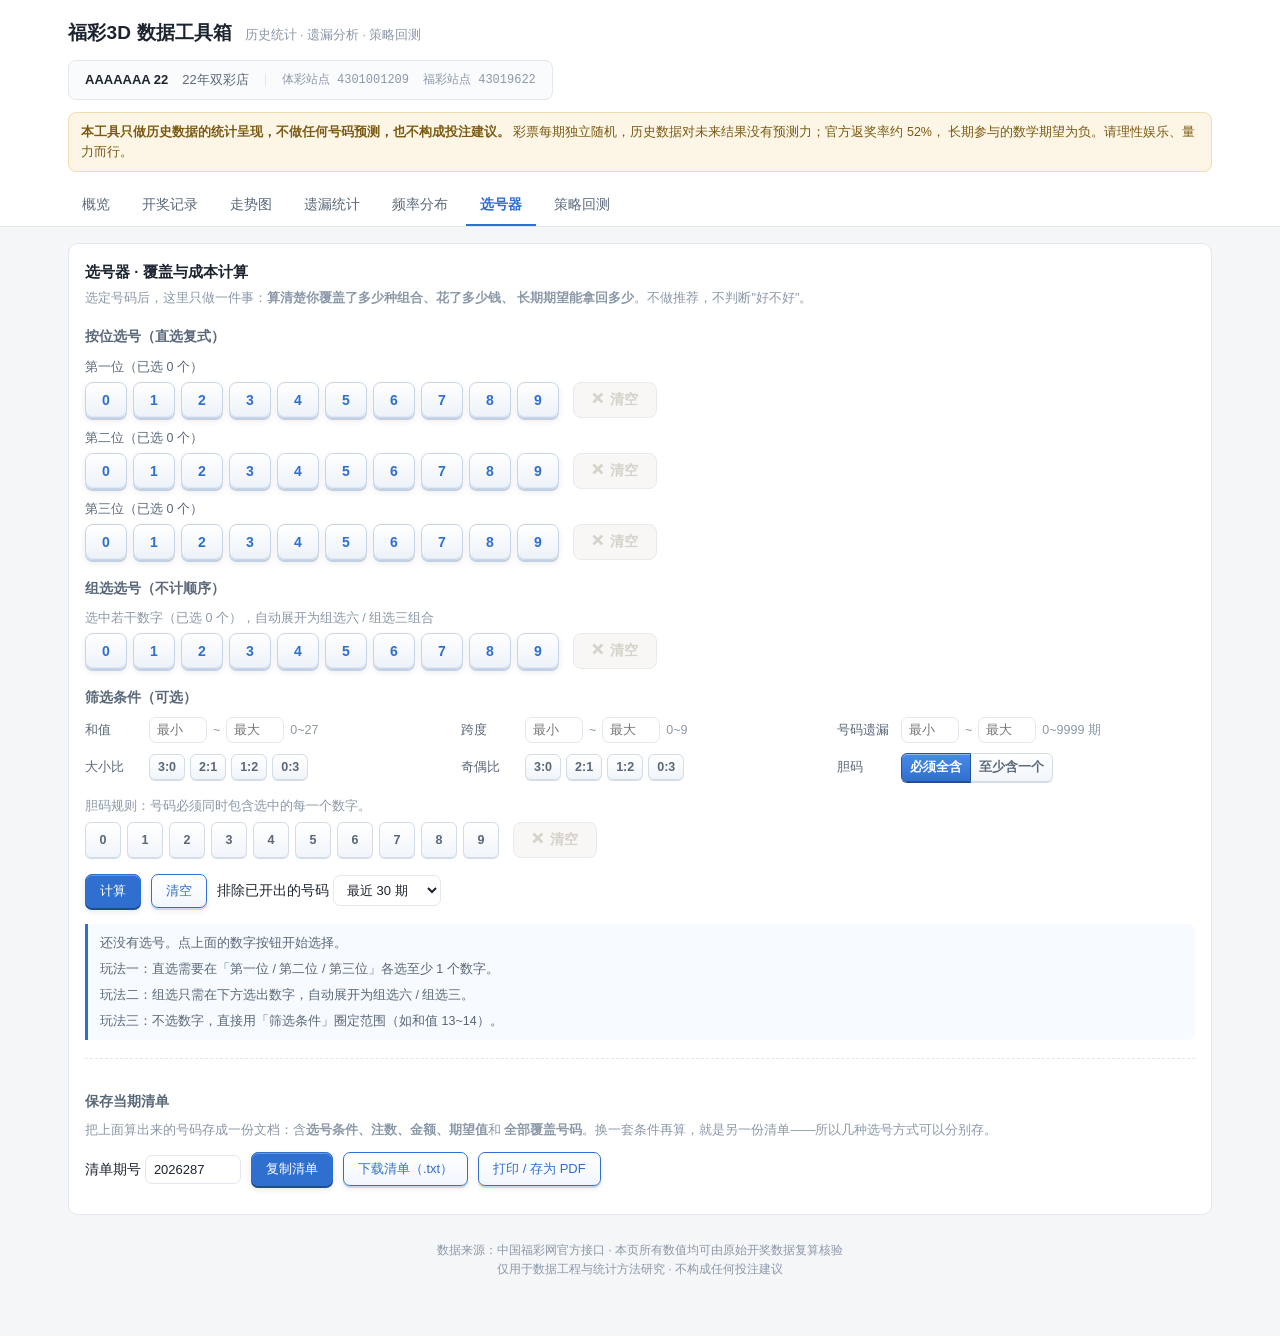
==== commit 4830d473: "chore(data): 自动更新开奖数据至 2026286 (2026-10-27 开 192)" ====
--- a/docs/index.html
+++ b/docs/index.html
@@ -719,7 +719,7 @@
     <div class="card">
       <h2>数据概览</h2>
       <p class="hint" id="ov-range"></p>
-      <p class="hint" id="ov-built">本页构建于 2026-10-26 23:10（北京时间）</p>
+      <p class="hint" id="ov-built">本页构建于 2026-10-27 23:10（北京时间）</p>
       <div class="note warn hidden" id="ov-stale"></div>
       <div class="stats" id="ov-stats"></div>
       <div class="note" id="ov-note"></div>
@@ -1040,8 +1040,8 @@
 
 <script>
 // 由 extract_data.py 生成，数据来源：中国福彩网官方接口
-// 记录数 4790，区间 2013002 ~ 2026285
-const FUCAI3D_DATA = [["2013002","2013-01-02","670",5148.9],["2013006","2013-01-06","457",5378.0],["2013008","2013-01-08","556",5745.2],["2013010","2013-01-10","632",5792.6],["2013011","2013-01-11","209",6031.0],["2013012","2013-01-12","688",5897.8],["2013013","2013-01-13","922",5600.7],["2013014","2013-01-14","417",5713.9],["2013015","2013-01-15","228",5955.6],["2013016","2013-01-16","038",5744.3],["2013017","2013-01-17","380",5784.6],["2013018","2013-01-18","347",5628.7],["2013020","2013-01-20","929",5547.6],["2013022","2013-01-22","250",5768.0],["2013026","2013-01-26","857",5890.6],["2013027","2013-01-27","308",5822.3],["2013030","2013-01-30","732",5884.1],["2013033","2013-02-02","277",5564.4],["2013036","2013-02-05","658",5333.5],["2013037","2013-02-06","364",5177.8],["2013038","2013-02-07","640",5010.5],["2013039","2013-02-08","639",4349.2],["2013041","2013-02-17","851",4220.7],["2013042","2013-02-18","496",4587.3],["2013044","2013-02-20","318",5033.2],["2013045","2013-02-21","039",5161.3],["2013050","2013-02-26","556",5202.1],["2013052","2013-02-28","556",5124.8],["2013054","2013-03-02","497",5045.5],["2013055","2013-03-03","456",5265.1],["2013056","2013-03-04","139",5394.7],["2013058","2013-03-06","082",5636.7],["2013060","2013-03-08","549",5659.3],["2013061","2013-03-09","675",5517.7],["2013065","2013-03-13","328",5533.1],["2013067","2013-03-15","832",5813.5],["2013068","2013-03-16","770",5569.5],["2013072","2013-03-20","831",5803.1],["2013074","2013-03-22","288",5471.9],["2013075","2013-03-23","617",5273.7],["2013076","2013-03-24","174",5641.9],["2013077","2013-03-25","184",5945.4],["2013078","2013-03-26","032",5807.1],["2013080","2013-03-28","466",5873.6],["2013081","2013-03-29","857",5833.0],["2013082","2013-03-30","249",5588.4],["2013084","2013-04-01","721",5811.8],["2013089","2013-04-06","192",5637.5],["2013091","2013-04-08","137",5644.7],["2013092","2013-04-09","632",5752.1],["2013096","2013-04-13","039",5534.5],["2013098","2013-04-15","759",5728.2],["2013102","2013-04-19","536",5656.2],["2013104","2013-04-21","014",5432.9],["2013105","2013-04-22","484",5598.1],["2013107","2013-04-24","985",5589.0],["2013111","2013-04-28","466",5736.4],["2013112","2013-04-29","996",5105.3],["2013113","2013-04-30","836",4905.9],["2013119","2013-05-06","451",5319.5],["2013121","2013-05-08","073",5282.3],["2013122","2013-05-09","465",5348.7],["2013124","2013-05-11","963",5353.2],["2013125","2013-05-12","510",5325.6],["2013126","2013-05-13","410",5429.5],["2013127","2013-05-14","667",5282.0],["2013128","2013-05-15","849",5142.9],["2013130","2013-05-17","991",5077.9],["2013131","2013-05-18","798",4753.7],["2013132","2013-05-19","155",4880.4],["2013133","2013-05-20","329",4997.8],["2013134","2013-05-21","228",5196.8],["2013135","2013-05-22","850",4986.3],["2013136","2013-05-23","231",5076.1],["2013137","2013-05-24","627",5212.7],["2013138","2013-05-25","579",5087.2],["2013139","2013-05-26","907",5198.5],["2013140","2013-05-27","592",5328.3],["2013141","2013-05-28","782",5352.3],["2013142","2013-05-29","930",5161.3],["2013143","2013-05-30","060",5178.5],["2013144","2013-05-31","890",4891.1],["2013145","2013-06-01","389",4724.1],["2013146","2013-06-02","464",4922.8],["2013147","2013-06-03","843",4918.8],["2013148","2013-06-04","825",4954.6],["2013149","2013-06-05","452",5081.1],["2013150","2013-06-06","736",5119.5],["2013151","2013-06-07","943",5427.1],["2013152","2013-06-08","149",5452.9],["2013153","2013-06-09","288",5311.5],["2013154","2013-06-10","349",4909.8],["2013155","2013-06-11","296",4854.0],["2013156","2013-06-12","775",4897.3],["2013157","2013-06-13","383",5032.8],["2013158","2013-06-14","613",5154.7],["2013159","2013-06-15","098",5101.3],["2013160","2013-06-16","210",5008.1],["2013161","2013-06-17","537",4835.9],["2013162","2013-06-18","292",5156.3],["2013163","2013-06-19","104",5002.2],["2013164","2013-06-20","732",5014.9],["2013165","2013-06-21","300",5178.8],["2013166","2013-06-22","042",4613.1],["2013167","2013-06-23","242",4791.7],["2013169","2013-06-25","344",4819.5],["2013170","2013-06-26","128",4829.8],["2013171","2013-06-27","890",4936.6],["2013172","2013-06-28","406",5023.0],["2013173","2013-06-29","506",4955.8],["2013174","2013-06-30","714",4833.3],["2013175","2013-07-01","185",5022.9],["2013176","2013-07-02","307",5062.6],["2013177","2013-07-03","169",5133.0],["2013178","2013-07-04","927",5199.8],["2013179","2013-07-05","368",5334.4],["2013180","2013-07-06","642",5324.1],["2013181","2013-07-07","248",5363.6],["2013182","2013-07-08","944",5458.4],["2013183","2013-07-09","693",5003.8],["2013184","2013-07-10","487",5052.9],["2013185","2013-07-11","916",5102.8],["2013186","2013-07-12","170",5219.2],["2013187","2013-07-13","188",4925.0],["2013188","2013-07-14","020",4860.1],["2013189","2013-07-15","026",4707.2],["2013190","2013-07-16","719",4756.0],["2013191","2013-07-17","315",4966.3],["2013192","2013-07-18","170",4993.1],["2013193","2013-07-19","493",5182.8],["2013194","2013-07-20","806",4968.9],["2013195","2013-07-21","398",5174.4],["2013196","2013-07-22","100",5171.9],["2013197","2013-07-23","115",4786.4],["2013198","2013-07-24","566",4837.7],["2013199","2013-07-25","814",4764.3],["2013200","2013-07-26","573",4952.6],["2013201","2013-07-27","498",4838.8],["2013202","2013-07-28","603",4956.4],["2013203","2013-07-29","300",5071.1],["2013204","2013-07-30","506",4855.2],["2013205","2013-07-31","798",5044.0],["2013206","2013-08-01","493",4944.4],["2013207","2013-08-02","473",5199.5],["2013208","2013-08-03","044",4967.4],["2013209","2013-08-04","928",4752.2],["2013210","2013-08-05","139",4967.5],["2013211","2013-08-06","749",5067.4],["2013212","2013-08-07","082",5063.1],["2013213","2013-08-08","660",5142.3],["2013214","2013-08-09","826",5071.9],["2013215","2013-08-10","157",5001.1],["2013216","2013-08-11","383",5142.1],["2013217","2013-08-12","965",5289.0],["2013218","2013-08-13","112",5233.8],["2013219","2013-08-14","232",5149.0],["2013220","2013-08-15","630",5144.3],["2013221","2013-08-16","999",5274.2],["2013222","2013-08-17","260",4668.0],["2013223","2013-08-18","811",4973.7],["2013224","2013-08-19","579",4718.1],["2013225","2013-08-20","884",4900.7],["2013226","2013-08-21","550",4844.8],["2013227","2013-08-22","427",4735.2],["2013228","2013-08-23","410",5077.8],["2013229","2013-08-24","003",4730.8],["2013230","2013-08-25","962",4578.2],["2013231","2013-08-26","468",4944.5],["2013232","2013-08-27","441",5017.0],["2013233","2013-08-28","367",4846.2],["2013234","2013-08-29","846",4981.6],["2013235","2013-08-30","625",5081.1],["2013236","2013-08-31","714",4906.5],["2013237","2013-09-01","874",5038.4],["2013238","2013-09-02","117",5057.2],["2013239","2013-09-03","091",4885.3],["2013240","2013-09-04","569",4947.9],["2013241","2013-09-05","718",5096.9],["2013242","2013-09-06","528",5191.8],["2013243","2013-09-07","361",5016.3],["2013244","2013-09-08","393",5115.9],["2013245","2013-09-09","742",4986.0],["2013246","2013-09-10","906",5171.9],["2013247","2013-09-11","559",5206.2],["2013248","2013-09-12","115",5086.9],["2013249","2013-09-13","307",5107.2],["2013250","2013-09-14","904",4918.0],["2013251","2013-09-15","753",5085.1],["2013252","2013-09-16","573",5208.0],["2013253","2013-09-17","683",5072.1],["2013254","2013-09-18","956",4993.5],["2013255","2013-09-19","295",4772.8],["2013256","2013-09-20","598",5010.3],["2013257","2013-09-21","398",5029.6],["2013258","2013-09-22","055",5128.0],["2013259","2013-09-23","413",4862.6],["2013260","2013-09-24","626",4992.7],["2013261","2013-09-25","227",5052.4],["2013262","2013-09-26","643",4861.2],["2013263","2013-09-27","681",5060.6],["2013264","2013-09-28","748",5023.7],["2013265","2013-09-29","373",5044.7],["2013266","2013-09-30","552",4956.1],["2013267","2013-10-01","051",4528.3],["2013268","2013-10-02","414",4379.6],["2013269","2013-10-03","166",4543.7],["2013270","2013-10-04","295",4599.2],["2013271","2013-10-05","385",4737.4],["2013272","2013-10-06","309",4862.8],["2013273","2013-10-07","568",4775.9],["2013274","2013-10-08","600",5017.4],["2013275","2013-10-09","250",4895.8],["2013276","2013-10-10","954",4843.8],["2013277","2013-10-11","393",5038.6],["2013278","2013-10-12","134",5003.2],["2013279","2013-10-13","409",4969.8],["2013280","2013-10-14","194",5123.3],["2013281","2013-10-15","005",4994.9],["2013282","2013-10-16","846",4896.2],["2013283","2013-10-17","547",5027.0],["2013284","2013-10-18","169",5174.6],["2013285","2013-10-19","165",4949.3],["2013286","2013-10-20","192",4892.8],["2013287","2013-10-21","200",4997.0],["2013288","2013-10-22","748",4755.3],["2013289","2013-10-23","740",4965.5],["2013290","2013-10-24","323",4896.4],["2013291","2013-10-25","667",4886.2],["2013292","2013-10-26","093",4617.8],["2013293","2013-10-27","956",4876.8],["2013294","2013-10-28","198",5051.9],["2013295","2013-10-29","342",5123.8],["2013296","2013-10-30","943",4987.4],["2013297","2013-10-31","803",5153.3],["2013298","2013-11-01","732",5068.6],["2013299","2013-11-02","207",4907.3],["2013300","2013-11-03","383",5107.2],["2013301","2013-11-04","776",5087.3],["2013302","2013-11-05","882",5039.5],["2013303","2013-11-06","289",5021.8],["2013304","2013-11-07","212",5002.5],["2013305","2013-11-08","860",4822.1],["2013306","2013-11-09","291",4756.2],["2013307","2013-11-10","694",4818.5],["2013308","2013-11-11","378",5001.4],["2013309","2013-11-12","982",5145.9],["2013310","2013-11-13","271",5211.6],["2013311","2013-11-14","358",5162.7],["2013312","2013-11-15","784",5371.0],["2013313","2013-11-16","898",5126.2],["2013314","2013-11-17","711",4910.7],["2013315","2013-11-18","899",4995.1],["2013316","2013-11-19","088",4805.8],["2013317","2013-11-20","197",5016.3],["2013318","2013-11-21","244",5118.5],["2013319","2013-11-22","460",5104.3],["2013320","2013-11-23","573",4803.4],["2013321","2013-11-24","987",4958.7],["2013322","2013-11-25","648",5056.6],["2013323","2013-11-26","114",5336.3],["2013324","2013-11-27","167",5050.0],["2013325","2013-11-28","863",5229.1],["2013326","2013-11-29","233",5390.1],["2013327","2013-11-30","405",4974.8],["2013328","2013-12-01","957",5156.8],["2013329","2013-12-02","529",5256.3],["2013330","2013-12-03","004",5338.8],["2013331","2013-12-04","224",5171.6],["2013332","2013-12-05","423",5151.9],["2013333","2013-12-06","789",5183.9],["2013334","2013-12-07","680",4938.1],["2013335","2013-12-08","008",5133.3],["2013336","2013-12-09","423",5045.4],["2013337","2013-12-10","030",5261.3],["2013338","2013-12-11","517",4959.5],["2013339","2013-12-12","867",5147.1],["2013340","2013-12-13","805",5139.2],["2013341","2013-12-14","980",4985.1],["2013342","2013-12-15","899",5018.5],["2013343","2013-12-16","776",4857.7],["2013344","2013-12-17","149",5055.8],["2013345","2013-12-18","072",5195.2],["2013346","2013-12-19","019",5294.0],["2013347","2013-12-20","554",5246.1],["2013348","2013-12-21","574",4975.1],["2013349","2013-12-22","524",5024.3],["2013350","2013-12-23","322",4979.3],["2013351","2013-12-24","726",4936.8],["2013352","2013-12-25","176",5151.7],["2013353","2013-12-26","185",5291.5],["2013354","2013-12-27","024",5367.0],["2013355","2013-12-28","293",5068.5],["2013356","2013-12-29","164",5258.2],["2013357","2013-12-30","320",5416.9],["2013358","2013-12-31","968",5503.5],["2014001","2014-01-01","687",5065.0],["2014002","2014-01-02","634",5425.3],["2014003","2014-01-03","643",5448.8],["2014004","2014-01-04","955",5225.9],["2014005","2014-01-05","755",5087.5],["2014006","2014-01-06","992",5091.2],["2014007","2014-01-07","283",5081.7],["2014008","2014-01-08","590",5216.7],["2014009","2014-01-09","432",5267.4],["2014010","2014-01-10","645",5213.6],["2014011","2014-01-11","319",5194.9],["2014012","2014-01-12","368",5249.6],["2014013","2014-01-13","613",5429.0],["2014014","2014-01-14","945",5367.1],["2014015","2014-01-15","742",5616.2],["2014016","2014-01-16","224",5775.9],["2014017","2014-01-17","057",5545.3],["2014018","2014-01-18","474",5149.5],["2014019","2014-01-19","610",5106.8],["2014020","2014-01-20","087",5125.0],["2014021","2014-01-21","875",5071.9],["2014022","2014-01-22","969",5168.4],["2014023","2014-01-23","303",5098.3],["2014024","2014-01-24","344",5037.6],["2014025","2014-01-25","683",4971.0],["2014026","2014-01-26","300",5054.3],["2014027","2014-01-27","774",4721.7],["2014028","2014-01-28","805",4699.1],["2014029","2014-01-29","618",4317.0],["2014030","2014-02-07","488",4009.4],["2014031","2014-02-08","204",3747.9],["2014032","2014-02-09","256",3898.2],["2014033","2014-02-10","444",4223.5],["2014034","2014-02-11","335",4075.3],["2014035","2014-02-12","723",4259.9],["2014036","2014-02-13","630",4539.8],["2014037","2014-02-14","809",4450.0],["2014038","2014-02-15","004",4524.9],["2014039","2014-02-16","478",4449.9],["2014040","2014-02-17","068",4651.8],["2014041","2014-02-18","702",4825.6],["2014042","2014-02-19","156",4974.1],["2014043","2014-02-20","854",4965.4],["2014044","2014-02-21","585",5206.1],["2014045","2014-02-22","236",4973.9],["2014046","2014-02-23","248",5117.8],["2014047","2014-02-24","903",5465.6],["2014048","2014-02-25","214",5384.2],["2014049","2014-02-26","392",5536.4],["2014050","2014-02-27","757",5511.1],["2014051","2014-02-28","310",5529.0],["2014052","2014-03-01","793",5257.3],["2014053","2014-03-02","700",5311.9],["2014054","2014-03-03","257",5329.7],["2014055","2014-03-04","761",5581.4],["2014056","2014-03-05","386",5002.2],["2014057","2014-03-06","502",5152.3],["2014058","2014-03-07","210",5289.1],["2014059","2014-03-08","871",4829.2],["2014060","2014-03-09","977",4890.7],["2014061","2014-03-10","819",4806.3],["2014062","2014-03-11","300",5059.6],["2014063","2014-03-12","742",4874.8],["2014064","2014-03-13","361",5167.7],["2014065","2014-03-14","208",5211.5],["2014066","2014-03-15","693",5047.2],["2014067","2014-03-16","072",5093.5],["2014068","2014-03-17","968",5368.9],["2014069","2014-03-18","652",5370.6],["2014070","2014-03-19","911",5300.3],["2014071","2014-03-20","537",5002.8],["2014072","2014-03-21","662",5184.8],["2014073","2014-03-22","036",4938.5],["2014074","2014-03-23","921",5055.0],["2014075","2014-03-24","146",5338.6],["2014076","2014-03-25","559",5233.0],["2014077","2014-03-26","712",5092.7],["2014078","2014-03-27","630",5290.6],["2014079","2014-03-28","206",5365.0],["2014080","2014-03-29","670",5110.3],["2014081","2014-03-30","544",5023.1],["2014082","2014-03-31","934",5082.9],["2014083","2014-04-01","521",5121.0],["2014084","2014-04-02","558",5222.4],["2014085","2014-04-03","623",5040.5],["2014086","2014-04-04","056",5304.8],["2014087","2014-04-05","030",4760.5],["2014088","2014-04-06","404",4739.1],["2014089","2014-04-07","506",4754.1],["2014090","2014-04-08","482",5054.8],["2014091","2014-04-09","495",5062.4],["2014092","2014-04-10","303",5077.9],["2014093","2014-04-11","998",5031.9],["2014094","2014-04-12","285",4530.7],["2014095","2014-04-13","553",4749.7],["2014096","2014-04-14","738",4904.1],["2014097","2014-04-15","389",5063.9],["2014098","2014-04-16","548",5079.7],["2014099","2014-04-17","286",5209.0],["2014100","2014-04-18","170",5199.3],["2014101","2014-04-19","892",4809.2],["2014102","2014-04-20","352",4946.5],["2014103","2014-04-21","250",5115.7],["2014104","2014-04-22","957",5203.7],["2014105","2014-04-23","613",5068.8],["2014106","2014-04-24","970",5262.7],["2014107","2014-04-25","669",5270.5],["2014108","2014-04-26","960",4611.8],["2014109","2014-04-27","965",4743.7],["2014110","2014-04-28","768",4764.1],["2014111","2014-04-29","487",4690.6],["2014112","2014-04-30","429",4679.7],["2014113","2014-05-01","124",4349.4],["2014114","2014-05-02","243",4423.7],["2014115","2014-05-03","645",4591.8],["2014116","2014-05-04","910",4774.9],["2014117","2014-05-05","829",4865.8],["2014118","2014-05-06","182",5020.3],["2014119","2014-05-07","383",5051.5],["2014120","2014-05-08","758",4879.5],["2014121","2014-05-09","743",5014.3],["2014122","2014-05-10","499",4711.6],["2014123","2014-05-11","315",4616.4],["2014124","2014-05-12","701",4860.8],["2014125","2014-05-13","852",4924.7],["2014126","2014-05-14","588",4930.2],["2014127","2014-05-15","341",4866.0],["2014128","2014-05-16","780",4944.3],["2014129","2014-05-17","145",4744.1],["2014130","2014-05-18","211",4985.0],["2014131","2014-05-19","870",4840.0],["2014132","2014-05-20","139",4884.1],["2014133","2014-05-21","650",4919.9],["2014134","2014-05-22","085",4975.1],["2014135","2014-05-23","409",5058.2],["2014136","2014-05-24","840",4693.4],["2014137","2014-05-25","169",4703.2],["2014138","2014-05-26","587",4924.2],["2014139","2014-05-27","764",4971.4],["2014140","2014-05-28","901",4982.0],["2014141","2014-05-29","921",4972.6],["2014142","2014-05-30","594",4908.7],["2014143","2014-05-31","244",4629.1],["2014144","2014-06-01","077",4192.5],["2014145","2014-06-02","612",4154.8],["2014146","2014-06-03","367",4652.1],["2014147","2014-06-04","578",4725.8],["2014148","2014-06-05","180",4864.0],["2014149","2014-06-06","262",4863.2],["2014150","2014-06-07","107",4505.0],["2014151","2014-06-08","391",4606.8],["2014152","2014-06-09","821",4744.5],["2014153","2014-06-10","392",4767.1],["2014154","2014-06-11","115",4752.5],["2014155","2014-06-12","677",4596.2],["2014156","2014-06-13","419",4546.6],["2014157","2014-06-14","575",4538.7],["2014158","2014-06-15","411",4516.5],["2014159","2014-06-16","312",4538.9],["2014160","2014-06-17","045",4513.8],["2014161","2014-06-18","946",4573.9],["2014162","2014-06-19","587",4582.4],["2014163","2014-06-20","668",4897.7],["2014164","2014-06-21","341",4451.2],["2014165","2014-06-22","466",4654.4],["2014166","2014-06-23","316",4502.1],["2014167","2014-06-24","986",4720.4],["2014168","2014-06-25","481",4497.2],["2014169","2014-06-26","279",4557.5],["2014170","2014-06-27","630",4637.8],["2014171","2014-06-28","631",4466.2],["2014172","2014-06-29","843",4337.7],["2014173","2014-06-30","359",4489.5],["2014174","2014-07-01","659",4608.7],["2014175","2014-07-02","347",4540.8],["2014176","2014-07-03","685",4832.2],["2014177","2014-07-04","260",4844.7],["2014178","2014-07-05","077",4657.0],["2014179","2014-07-06","130",4410.5],["2014180","2014-07-07","199",4455.2],["2014181","2014-07-08","806",4329.4],["2014182","2014-07-09","804",4426.0],["2014183","2014-07-10","987",4321.7],["2014184","2014-07-11","397",4348.9],["2014185","2014-07-12","636",4297.6],["2014186","2014-07-13","284",4362.4],["2014187","2014-07-14","876",4458.7],["2014188","2014-07-15","965",4511.7],["2014189","2014-07-16","858",4451.5],["2014190","2014-07-17","597",4447.9],["2014191","2014-07-18","411",4544.6],["2014192","2014-07-19","208",4175.2],["2014193","2014-07-20","531",4336.4],["2014194","2014-07-21","626",4437.7],["2014195","2014-07-22","895",4474.6],["2014196","2014-07-23","883",4513.5],["2014197","2014-07-24","832",4336.9],["2014198","2014-07-25","980",4442.3],["2014199","2014-07-26","648",4195.3],["2014200","2014-07-27","583",4318.3],["2014201","2014-07-28","363",4446.2],["2014202","2014-07-29","627",4361.0],["2014203","2014-07-30","648",4441.4],["2014204","2014-07-31","284",4454.9],["2014205","2014-08-01","272",4581.4],["2014206","2014-08-02","657",4209.3],["2014207","2014-08-03","258",4292.5],["2014208","2014-08-04","241",4578.2],["2014209","2014-08-05","194",4648.3],["2014210","2014-08-06","585",4634.1],["2014211","2014-08-07","697",4569.0],["2014212","2014-08-08","553",4652.4],["2014213","2014-08-09","447",4284.0],["2014214","2014-08-10","770",4398.6],["2014215","2014-08-11","175",4121.0],["2014216","2014-08-12","938",4276.0],["2014217","2014-08-13","354",4310.7],["2014218","2014-08-14","238",4430.2],["2014219","2014-08-15","859",4655.6],["2014220","2014-08-16","628",4316.0],["2014221","2014-08-17","384",4572.6],["2014222","2014-08-18","672",4614.6],["2014223","2014-08-19","444",4656.2],["2014224","2014-08-20","689",4188.4],["2014225","2014-08-21","902",4457.5],["2014226","2014-08-22","675",4417.6],["2014227","2014-08-23","703",4374.5],["2014228","2014-08-24","855",4430.2],["2014229","2014-08-25","681",4429.1],["2014230","2014-08-26","688",4615.0],["2014231","2014-08-27","803",4345.3],["2014232","2014-08-28","119",4505.1],["2014233","2014-08-29","283",4382.7],["2014234","2014-08-30","580",4308.8],["2014235","2014-08-31","330",4414.7],["2014236","2014-09-01","430",4318.8],["2014237","2014-09-02","260",4262.4],["2014238","2014-09-03","425",4352.5],["2014239","2014-09-04","552",4494.5],["2014240","2014-09-05","411",4528.0],["2014241","2014-09-06","143",4187.8],["2014242","2014-09-07","124",4250.7],["2014243","2014-09-08","876",4061.3],["2014244","2014-09-09","122",4412.6],["2014245","2014-09-10","608",4260.4],["2014246","2014-09-11","627",4552.3],["2014247","2014-09-12","714",4715.9],["2014248","2014-09-13","708",4630.0],["2014249","2014-09-14","281",4701.1],["2014250","2014-09-15","180",4840.3],["2014251","2014-09-16","424",4994.5],["2014252","2014-09-17","902",4642.0],["2014253","2014-09-18","298",4789.3],["2014254","2014-09-19","031",4878.2],["2014255","2014-09-20","395",4397.0],["2014256","2014-09-21","767",4464.1],["2014257","2014-09-22","194",4394.9],["2014258","2014-09-23","718",4645.6],["2014259","2014-09-24","551",4683.5],["2014260","2014-09-25","578",4654.0],["2014261","2014-09-26","988",4723.1],["2014262","2014-09-27","941",4328.2],["2014263","2014-09-28","304",4607.8],["2014264","2014-09-29","395",4665.9],["2014265","2014-09-30","502",4553.5],["2014266","2014-10-01","582",4093.0],["2014267","2014-10-02","162",4150.1],["2014268","2014-10-03","621",4314.1],["2014269","2014-10-04","942",4155.0],["2014270","2014-10-05","275",4326.7],["2014271","2014-10-06","392",4512.6],["2014272","2014-10-07","478",4719.6],["2014273","2014-10-08","370",4887.7],["2014274","2014-10-09","361",4993.3],["2014275","2014-10-10","897",5151.0],["2014276","2014-10-11","460",4896.0],["2014277","2014-10-12","669",4875.2],["2014278","2014-10-13","209",4425.1],["2014279","2014-10-14","066",4634.0],["2014280","2014-10-15","524",4434.7],["2014281","2014-10-16","339",4625.3],["2014282","2014-10-17","684",4620.7],["2014283","2014-10-18","150",4495.3],["2014284","2014-10-19","670",4604.2],["2014285","2014-10-20","139",4598.9],["2014286","2014-10-21","667",4738.8],["2014287","2014-10-22","738",4686.6],["2014288","2014-10-23","100",4774.9],["2014289","2014-10-24","475",4453.5],["2014290","2014-10-25","076",4481.0],["2014291","2014-10-26","073",4578.4],["2014292","2014-10-27","802",4487.2],["2014293","2014-10-28","081",4660.2],["2014294","2014-10-29","817",4629.0],["2014295","2014-10-30","829",4745.9],["2014296","2014-10-31","924",4833.5],["2014297","2014-11-01","161",4600.2],["2014298","2014-11-02","011",4477.8],["2014299","2014-11-03","557",4249.4],["2014300","2014-11-04","605",4457.7],["2014301","2014-11-05","213",4726.6],["2014302","2014-11-06","605",4597.9],["2014303","2014-11-07","949",4615.2],["2014304","2014-11-08","041",4328.0],["2014305","2014-11-09","474",4431.0],["2014306","2014-11-10","391",4491.2],["2014307","2014-11-11","642",4728.1],["2014308","2014-11-12","429",4733.0],["2014309","2014-11-13","461",4772.9],["2014310","2014-11-14","963",4923.3],["2014311","2014-11-15","296",4709.6],["2014312","2014-11-16","308",4868.6],["2014313","2014-11-17","192",5090.8],["2014314","2014-11-18","713",5060.1],["2014315","2014-11-19","312",5163.9],["2014316","2014-11-20","678",5050.3],["2014317","2014-11-21","041",5120.9],["2014318","2014-11-22","382",4985.9],["2014319","2014-11-23","774",5160.9],["2014320","2014-11-24","182",4844.2],["2014321","2014-11-25","974",5196.4],["2014322","2014-11-26","667",5129.7],["2014323","2014-11-27","945",5027.8],["2014324","2014-11-28","935",5087.2],["2014325","2014-11-29","288",4737.4],["2014326","2014-11-30","978",4692.8],["2014327","2014-12-01","088",4653.6],["2014328","2014-12-02","362",4761.0],["2014329","2014-12-03","785",4909.8],["2014330","2014-12-04","614",5083.2],["2014331","2014-12-05","287",5211.6],["2014332","2014-12-06","330",5050.3],["2014333","2014-12-07","437",4927.3],["2014334","2014-12-08","142",4990.4],["2014335","2014-12-09","407",5102.9],["2014336","2014-12-10","513",5218.5],["2014337","2014-12-11","668",5207.1],["2014338","2014-12-12","917",5104.0],["2014339","2014-12-13","649",4983.3],["2014340","2014-12-14","370",5159.3],["2014341","2014-12-15","773",5167.3],["2014342","2014-12-16","797",5006.4],["2014343","2014-12-17","614",4919.9],["2014344","2014-12-18","209",5226.6],["2014345","2014-12-19","695",5237.3],["2014346","2014-12-20","351",4920.0],["2014347","2014-12-21","998",5157.7],["2014348","2014-12-22","522",4923.3],["2014349","2014-12-23","771",5036.6],["2014350","2014-12-24","223",5015.0],["2014351","2014-12-25","505",4987.3],["2014352","2014-12-26","727",5153.8],["2014353","2014-12-27","515",4958.5],["2014354","2014-12-28","713",5229.5],["2014355","2014-12-29","773",5182.4],["2014356","2014-12-30","371",5196.9],["2014357","2014-12-31","610",5147.7],["2015001","2015-01-01","245",4656.1],["2015002","2015-01-02","047",4885.5],["2015003","2015-01-03","029",5011.2],["2015004","2015-01-04","937",5020.1],["2015005","2015-01-05","031",5226.3],["2015006","2015-01-06","053",4937.6],["2015007","2015-01-07","055",5110.7],["2015008","2015-01-08","919",4779.8],["2015009","2015-01-09","730",5066.0],["2015010","2015-01-10","599",4966.1],["2015011","2015-01-11","660",5145.4],["2015012","2015-01-12","047",4969.0],["2015013","2015-01-13","764",5426.4],["2015014","2015-01-14","402",5022.2],["2015015","2015-01-15","207",5127.0],["2015016","2015-01-16","656",5205.0],["2015017","2015-01-17","027",4721.9],["2015018","2015-01-18","902",4969.2],["2015019","2015-01-19","909",5057.1],["2015020","2015-01-20","731",4972.0],["2015021","2015-01-21","700",5235.1],["2015022","2015-01-22","982",5051.1],["2015023","2015-01-23","325",5139.4],["2015024","2015-01-24","875",5056.5],["2015025","2015-01-25","218",4865.8],["2015026","2015-01-26","068",5136.1],["2015027","2015-01-27","452",5080.2],["2015028","2015-01-28","283",5021.6],["2015029","2015-01-29","367",5057.7],["2015030","2015-01-30","278",5180.7],["2015031","2015-01-31","117",5163.2],["2015032","2015-02-01","711",4928.9],["2015033","2015-02-02","150",4992.7],["2015034","2015-02-03","178",4880.6],["2015035","2015-02-04","744",5173.3],["2015036","2015-02-05","275",4779.7],["2015037","2015-02-06","833",5429.1],["2015038","2015-02-07","043",4729.1],["2015039","2015-02-08","094",5229.2],["2015040","2015-02-09","076",4684.7],["2015041","2015-02-10","794",4868.4],["2015042","2015-02-11","521",4833.8],["2015043","2015-02-12","224",4970.7],["2015044","2015-02-13","861",4786.1],["2015045","2015-02-14","656",4612.1],["2015046","2015-02-15","636",4547.7],["2015047","2015-02-16","799",4197.9],["2015048","2015-02-17","472",3898.4],["2015049","2015-02-25","043",3374.0],["2015050","2015-02-26","683",3725.0],["2015051","2015-02-27","163",3925.7],["2015052","2015-02-28","197",3896.3],["2015053","2015-03-01","622",3863.1],["2015054","2015-03-02","395",3805.4],["2015055","2015-03-03","464",3998.9],["2015056","2015-03-04","783",3937.8],["2015057","2015-03-05","856",3961.2],["2015058","2015-03-06","569",4167.6],["2015059","2015-03-07","889",4225.4],["2015060","2015-03-08","640",3990.2],["2015061","2015-03-09","285",4114.8],["2015062","2015-03-10","827",4261.7],["2015063","2015-03-11","547",4537.1],["2015064","2015-03-12","368",4424.9],["2015065","2015-03-13","799",4619.0],["2015066","2015-03-14","688",4186.3],["2015067","2015-03-15","442",4285.8],["2015068","2015-03-16","757",4432.9],["2015069","2015-03-17","158",4486.1],["2015070","2015-03-18","196",4588.2],["2015071","2015-03-19","807",4737.6],["2015072","2015-03-20","561",4663.9],["2015073","2015-03-21","680",4384.7],["2015074","2015-03-22","840",4777.3],["2015075","2015-03-23","490",4633.1],["2015076","2015-03-24","288",4697.3],["2015077","2015-03-25","301",4525.0],["2015078","2015-03-26","491",4593.0],["2015079","2015-03-27","622",4557.5],["2015080","2015-03-28","810",4255.7],["2015081","2015-03-29","224",4400.1],["2015082","2015-03-30","069",4610.7],["2015083","2015-03-31","178",4536.1],["2015084","2015-04-01","718",4771.5],["2015085","2015-04-02","947",4478.7],["2015086","2015-04-03","472",5110.2],["2015087","2015-04-04","314",4240.0],["2015088","2015-04-05","955",4328.6],["2015089","2015-04-06","836",4174.3],["2015090","2015-04-07","899",4605.1],["2015091","2015-04-08","349",4510.6],["2015092","2015-04-09","634",4552.8],["2015093","2015-04-10","367",4794.1],["2015094","2015-04-11","565",4558.7],["2015095","2015-04-12","746",4338.5],["2015096","2015-04-13","796",4756.5],["2015097","2015-04-14","268",4585.6],["2015098","2015-04-15","309",4909.6],["2015099","2015-04-16","326",4760.4],["2015100","2015-04-17","887",4696.6],["2015101","2015-04-18","438",4288.8],["2015102","2015-04-19","936",4547.4],["2015103","2015-04-20","776",4691.3],["2015104","2015-04-21","674",4742.3],["2015105","2015-04-22","139",4725.2],["2015106","2015-04-23","241",4798.4],["2015107","2015-04-24","415",4787.0],["2015108","2015-04-25","758",4585.8],["2015109","2015-04-26","474",4663.9],["2015110","2015-04-27","988",4650.9],["2015111","2015-04-28","871",4677.1],["2015112","2015-04-29","451",4832.7],["2015113","2015-04-30","405",4679.3],["2015114","2015-05-01","844",4192.0],["2015115","2015-05-02","598",4314.4],["2015116","2015-05-03","771",4616.3],["2015117","2015-05-04","716",4730.8],["2015118","2015-05-05","607",4730.1],["2015119","2015-05-06","079",4703.0],["2015120","2015-05-07","784",4651.2],["2015121","2015-05-08","227",4833.4],["2015122","2015-05-09","274",4383.7],["2015123","2015-05-10","240",4521.0],["2015124","2015-05-11","599",4417.8],["2015125","2015-05-12","259",4403.0],["2015126","2015-05-13","971",4528.2],["2015127","2015-05-14","097",4721.0],["2015128","2015-05-15","313",4553.7],["2015129","2015-05-16","055",4160.2],["2015130","2015-05-17","218",4322.1],["2015131","2015-05-18","471",4432.0],["2015132","2015-05-19","685",4588.5],["2015133","2015-05-20","001",4692.8],["2015134","2015-05-21","661",4129.7],["2015135","2015-05-22","231",4320.4],["2015136","2015-05-23","378",3994.5],["2015137","2015-05-24","239",4331.3],["2015138","2015-05-25","182",4316.1],["2015139","2015-05-26","339",4467.8],["2015140","2015-05-27","755",4325.9],["2015141","2015-05-28","812",4456.2],["2015142","2015-05-29","360",4386.6],["2015143","2015-05-30","880",4158.4],["2015144","2015-05-31","980",4124.3],["2015145","2015-06-01","197",4186.8],["2015146","2015-06-02","461",4398.0],["2015147","2015-06-03","331",4435.4],["2015148","2015-06-04","750",4383.5],["2015149","2015-06-05","022",4284.5],["2015150","2015-06-06","275",4021.3],["2015151","2015-06-07","430",4319.0],["2015152","2015-06-08","660",4372.7],["2015153","2015-06-09","451",4346.4],["2015154","2015-06-10","411",4351.9],["2015155","2015-06-11","188",4245.4],["2015156","2015-06-12","827",4322.9],["2015157","2015-06-13","222",4170.4],["2015158","2015-06-14","037",3833.3],["2015159","2015-06-15","847",4250.2],["2015160","2015-06-16","297",4345.1],["2015161","2015-06-17","823",4375.3],["2015162","2015-06-18","039",4443.9],["2015163","2015-06-19","030",4466.6],["2015164","2015-06-20","133",3666.6],["2015165","2015-06-21","567",3898.6],["2015166","2015-06-22","189",3830.6],["2015167","2015-06-23","601",4153.4],["2015168","2015-06-24","306",4231.6],["2015169","2015-06-25","511",4328.0],["2015170","2015-06-26","313",4181.5],["2015171","2015-06-27","672",3936.3],["2015172","2015-06-28","864",4115.5],["2015173","2015-06-29","498",4162.0],["2015174","2015-06-30","503",4183.0],["2015175","2015-07-01","743",4141.4],["2015176","2015-07-02","773",4270.2],["2015177","2015-07-03","605",4214.3],["2015178","2015-07-04","141",4026.7],["2015179","2015-07-05","381",4050.5],["2015180","2015-07-06","702",4204.6],["2015181","2015-07-07","281",4336.7],["2015182","2015-07-08","417",4218.8],["2015183","2015-07-09","731",4458.2],["2015184","2015-07-10","119",4434.2],["2015185","2015-07-11","870",3902.3],["2015186","2015-07-12","519",4143.7],["2015187","2015-07-13","878",4127.2],["2015188","2015-07-14","663",3942.6],["2015189","2015-07-15","224",4031.6],["2015190","2015-07-16","408",4042.6],["2015191","2015-07-17","713",4145.5],["2015192","2015-07-18","774",4178.1],["2015193","2015-07-19","416",4106.6],["2015194","2015-07-20","651",4196.2],["2015195","2015-07-21","781",4276.3],["2015196","2015-07-22","813",4225.7],["2015197","2015-07-23","580",4346.3],["2015198","2015-07-24","577",4406.2],["2015199","2015-07-25","131",3950.0],["2015200","2015-07-26","553",4011.8],["2015201","2015-07-27","905",4008.4],["2015202","2015-07-28","925",3991.2],["2015203","2015-07-29","988",3905.0],["2015204","2015-07-30","644",3878.0],["2015205","2015-07-31","313",3923.4],["2015206","2015-08-01","090",3825.0],["2015207","2015-08-02","635",3685.4],["2015208","2015-08-03","253",3877.2],["2015209","2015-08-04","547",4010.1],["2015210","2015-08-05","508",4059.1],["2015211","2015-08-06","701",4134.9],["2015212","2015-08-07","896",4147.1],["2015213","2015-08-08","205",3791.9],["2015214","2015-08-09","241",3978.7],["2015215","2015-08-10","216",4163.6],["2015216","2015-08-11","053",4133.5],["2015217","2015-08-12","365",4145.3],["2015218","2015-08-13","199",4195.9],["2015219","2015-08-14","566",4026.4],["2015220","2015-08-15","884",3893.9],["2015221","2015-08-16","065",3884.9],["2015222","2015-08-17","550",3954.2],["2015223","2015-08-18","801",3893.3],["2015224","2015-08-19","810",3920.3],["2015225","2015-08-20","234",3823.5],["2015226","2015-08-21","145",3812.3],["2015227","2015-08-22","187",3798.1],["2015228","2015-08-23","290",3876.7],["2015229","2015-08-24","671",3885.8],["2015230","2015-08-25","952",4067.6],["2015231","2015-08-26","683",4022.6],["2015232","2015-08-27","811",4200.1],["2015233","2015-08-28","432",4181.8],["2015234","2015-08-29","454",3966.5],["2015235","2015-08-30","107",3972.6],["2015236","2015-08-31","264",4141.3],["2015237","2015-09-01","107",4085.8],["2015238","2015-09-02","267",4023.6],["2015239","2015-09-03","899",3715.2],["2015240","2015-09-04","462",3706.1],["2015241","2015-09-05","957",3847.4],["2015242","2015-09-06","764",3891.9],["2015243","2015-09-07","899",3981.8],["2015244","2015-09-08","887",3890.3],["2015245","2015-09-09","831",3831.2],["2015246","2015-09-10","313",3871.8],["2015247","2015-09-11","498",3922.9],["2015248","2015-09-12","995",3751.5],["2015249","2015-09-13","319",3750.4],["2015250","2015-09-14","873",3883.2],["2015251","2015-09-15","668",3987.3],["2015252","2015-09-16","967",3986.2],["2015253","2015-09-17","514",4016.5],["2015254","2015-09-18","178",4149.8],["2015255","2015-09-19","835",4082.3],["2015256","2015-09-20","722",4189.6],["2015257","2015-09-21","889",4035.5],["2015258","2015-09-22","555",4003.7],["2015259","2015-09-23","064",3639.8],["2015260","2015-09-24","118",3879.8],["2015261","2015-09-25","320",3893.1],["2015262","2015-09-26","963",3709.3],["2015263","2015-09-27","082",3707.3],["2015264","2015-09-28","914",3859.5],["2015265","2015-09-29","019",3979.8],["2015266","2015-09-30","752",3781.2],["2015267","2015-10-01","787",3578.4],["2015268","2015-10-02","334",3506.5],["2015269","2015-10-03","777",3581.9],["2015270","2015-10-04","705",3370.5],["2015271","2015-10-05","191",3562.9],["2015272","2015-10-06","828",3660.1],["2015273","2015-10-07","790",3712.8],["2015274","2015-10-08","755",3937.1],["2015275","2015-10-09","446",3936.5],["2015276","2015-10-10","011",3939.6],["2015277","2015-10-11","706",3674.8],["2015278","2015-10-12","845",3911.3],["2015279","2015-10-13","612",4044.7],["2015280","2015-10-14","981",4063.1],["2015281","2015-10-15","144",4220.3],["2015282","2015-10-16","864",4232.0],["2015283","2015-10-17","915",3899.8],["2015284","2015-10-18","577",4123.7],["2015285","2015-10-19","508",4073.5],["2015286","2015-10-20","020",4155.5],["2015287","2015-10-21","977",3847.0],["2015288","2015-10-22","999",3916.1],["2015289","2015-10-23","696",3532.7],["2015290","2015-10-24","795",3748.2],["2015291","2015-10-25","896",3960.5],["2015292","2015-10-26","100",3912.6],["2015293","2015-10-27","920",3806.1],["2015294","2015-10-28","628",3952.7],["2015295","2015-10-29","232",4050.4],["2015296","2015-10-30","361",3796.5],["2015297","2015-10-31","888",3776.9],["2015298","2015-11-01","236",3661.1],["2015299","2015-11-02","657",3900.8],["2015300","2015-11-03","256",4138.5],["2015301","2015-11-04","271",4067.1],["2015302","2015-11-05","120",4119.5],["2015303","2015-11-06","475",3979.0],["2015304","2015-11-07","751",3922.4],["2015305","2015-11-08","602",4066.2],["2015306","2015-11-09","392",4214.3],["2015307","2015-11-10","473",4211.5],["2015308","2015-11-11","849",4197.4],["2015309","2015-11-12","899",4294.0],["2015310","2015-11-13","516",4049.7],["2015311","2015-11-14","656",4060.7],["2015312","2015-11-15","318",4072.1],["2015313","2015-11-16","008",4322.5],["2015314","2015-11-17","010",4123.2],["2015315","2015-11-18","403",4006.9],["2015316","2015-11-19","869",4149.3],["2015317","2015-11-20","628",4208.3],["2015318","2015-11-21","111",4224.8],["2015319","2015-11-22","860",3746.5],["2015320","2015-11-23","785",4046.3],["2015321","2015-11-24","286",4138.7],["2015322","2015-11-25","939",4248.0],["2015323","2015-11-26","764",4187.2],["2015324","2015-11-27","698",4354.2],["2015325","2015-11-28","607",4201.6],["2015326","2015-11-29","818",4258.7],["2015327","2015-11-30","819",4311.9],["2015328","2015-12-01","373",4332.6],["2015329","2015-12-02","451",4340.1],["2015330","2015-12-03","369",4478.8],["2015331","2015-12-04","070",4512.3],["2015332","2015-12-05","434",4069.6],["2015333","2015-12-06","980",4264.0],["2015334","2015-12-07","261",4389.1],["2015335","2015-12-08","996",4575.1],["2015336","2015-12-09","369",4271.4],["2015337","2015-12-10","624",4523.7],["2015338","2015-12-11","254",4724.4],["2015339","2015-12-12","014",4445.1],["2015340","2015-12-13","079",4408.2],["2015341","2015-12-14","070",4461.1],["2015342","2015-12-15","642",4374.9],["2015343","2015-12-16","655",4328.8],["2015344","2015-12-17","134",4377.3],["2015345","2015-12-18","612",4455.5],["2015346","2015-12-19","229",4345.0],["2015347","2015-12-20","232",4385.4],["2015348","2015-12-21","997",4377.8],["2015349","2015-12-22","680",4364.5],["2015350","2015-12-23","461",4583.4],["2015351","2015-12-24","993",4596.2],["2015352","2015-12-25","438",4546.5],["2015353","2015-12-26","391",4280.7],["2015354","2015-12-27","356",4433.6],["2015355","2015-12-28","344",4404.7],["2015356","2015-12-29","475",4443.3],["2015357","2015-12-30","258",4529.9],["2015358","2015-12-31","261",4656.3],["2016001","2016-01-01","879",4386.6],["2016002","2016-01-02","273",4368.9],["2016003","2016-01-03","159",4553.7],["2016004","2016-01-04","671",4819.2],["2016005","2016-01-05","581",4898.4],["2016006","2016-01-06","709",4777.3],["2016007","2016-01-07","952",4877.8],["2016008","2016-01-08","583",4990.8],["2016009","2016-01-09","353",4798.8],["2016010","2016-01-10","802",4595.4],["2016011","2016-01-11","815",4663.3],["2016012","2016-01-12","180",4822.7],["2016013","2016-01-13","324",4773.2],["2016014","2016-01-14","938",4748.3],["2016015","2016-01-15","349",4817.4],["2016016","2016-01-16","447",4704.2],["2016017","2016-01-17","531",4657.2],["2016018","2016-01-18","563",4738.5],["2016019","2016-01-19","278",4888.2],["2016020","2016-01-20","521",4944.8],["2016021","2016-01-21","699",5037.5],["2016022","2016-01-22","916",4595.0],["2016023","2016-01-23","729",4518.4],["2016024","2016-01-24","624",4639.6],["2016025","2016-01-25","110",4722.8],["2016026","2016-01-26","324",4504.1],["2016027","2016-01-27","280",4692.8],["2016028","2016-01-28","416",4824.2],["2016029","2016-01-29","026",4981.6],["2016030","2016-01-30","293",4749.0],["2016031","2016-01-31","592",4814.7],["2016032","2016-02-01","778",4712.7],["2016033","2016-02-02","387",4510.9],["2016034","2016-02-03","606",4578.0],["2016035","2016-02-04","981",4608.9],["2016036","2016-02-05","968",4562.3],["2016037","2016-02-06","468",3743.4],["2016038","2016-02-14","960",3240.2],["2016039","2016-02-15","248",3458.6],["2016040","2016-02-16","143",3928.0],["2016041","2016-02-17","519",3973.5],["2016042","2016-02-18","701",4225.8],["2016043","2016-02-19","557",4276.6],["2016044","2016-02-20","010",3953.5],["2016045","2016-02-21","692",3807.1],["2016046","2016-02-22","383",3863.8],["2016047","2016-02-23","606",4082.0],["2016048","2016-02-24","851",4108.5],["2016049","2016-02-25","739",4319.9],["2016050","2016-02-26","731",4354.6],["2016051","2016-02-27","528",4148.0],["2016052","2016-02-28","641",4444.2],["2016053","2016-02-29","949",4628.3],["2016054","2016-03-01","328",4374.3],["2016055","2016-03-02","553",4430.9],["2016056","2016-03-03","941",4437.0],["2016057","2016-03-04","543",4685.6],["2016058","2016-03-05","126",4251.1],["2016059","2016-03-06","741",4476.4],["2016060","2016-03-07","039",4626.5],["2016061","2016-03-08","754",4563.5],["2016062","2016-03-09","803",4509.5],["2016063","2016-03-10","356",4770.4],["2016064","2016-03-11","062",4911.5],["2016065","2016-03-12","450",4635.5],["2016066","2016-03-13","181",4702.4],["2016067","2016-03-14","001",4583.8],["2016068","2016-03-15","075",4352.7],["2016069","2016-03-16","643",4416.4],["2016070","2016-03-17","896",4804.9],["2016071","2016-03-18","650",4665.0],["2016072","2016-03-19","020",4488.4],["2016073","2016-03-20","815",4303.3],["2016074","2016-03-21","777",4532.1],["2016075","2016-03-22","845",4209.5],["2016076","2016-03-23","644",4453.7],["2016077","2016-03-24","717",4469.5],["2016078","2016-03-25","908",4381.6],["2016079","2016-03-26","075",4246.1],["2016080","2016-03-27","261",4365.8],["2016081","2016-03-28","635",4634.3],["2016082","2016-03-29","640",4814.8],["2016083","2016-03-30","289",4722.1],["2016084","2016-03-31","282",4688.4],["2016085","2016-04-01","967",4394.2],["2016086","2016-04-02","249",4133.7],["2016087","2016-04-03","099",4110.3],["2016088","2016-04-04","473",3959.8],["2016089","2016-04-05","111",4440.6],["2016090","2016-04-06","954",4005.3],["2016091","2016-04-07","405",4390.9],["2016092","2016-04-08","875",4437.5],["2016093","2016-04-09","622",4148.9],["2016094","2016-04-10","824",4266.7],["2016095","2016-04-11","704",4357.2],["2016096","2016-04-12","348",4502.3],["2016097","2016-04-13","532",4509.4],["2016098","2016-04-14","414",4667.4],["2016099","2016-04-15","217",4533.0],["2016100","2016-04-16","551",4230.6],["2016101","2016-04-17","061",4371.6],["2016102","2016-04-18","282",4414.2],["2016103","2016-04-19","126",4415.6],["2016104","2016-04-20","900",4430.8],["2016105","2016-04-21","699",4298.6],["2016106","2016-04-22","043",4240.1],["2016107","2016-04-23","238",4022.8],["2016108","2016-04-24","480",4337.8],["2016109","2016-04-25","100",4361.2],["2016110","2016-04-26","650",4128.3],["2016111","2016-04-27","336",4286.7],["2016112","2016-04-28","340",4288.8],["2016113","2016-04-29","679",4257.2],["2016114","2016-04-30","981",3951.8],["2016115","2016-05-01","631",4009.7],["2016116","2016-05-02","425",4091.4],["2016117","2016-05-03","326",4292.3],["2016118","2016-05-04","703",4366.6],["2016119","2016-05-05","308",4475.3],["2016120","2016-05-06","936",4526.4],["2016121","2016-05-07","843",4362.2],["2016122","2016-05-08","762",4539.8],["2016123","2016-05-09","708",4498.5],["2016124","2016-05-10","914",4686.1],["2016125","2016-05-11","594",4761.3],["2016126","2016-05-12","134",4809.2],["2016127","2016-05-13","957",4920.5],["2016128","2016-05-14","123",4538.7],["2016129","2016-05-15","641",4477.7],["2016130","2016-05-16","862",4815.9],["2016131","2016-05-17","753",4832.5],["2016132","2016-05-18","453",4951.7],["2016133","2016-05-19","691",4888.5],["2016134","2016-05-20","107",5029.8],["2016135","2016-05-21","732",4751.2],["2016136","2016-05-22","619",4863.2],["2016137","2016-05-23","393",4871.2],["2016138","2016-05-24","560",4557.8],["2016139","2016-05-25","250",4638.3],["2016140","2016-05-26","787",4571.6],["2016141","2016-05-27","688",4436.6],["2016142","2016-05-28","435",4065.5],["2016143","2016-05-29","503",4306.9],["2016144","2016-05-30","625",4504.0],["2016145","2016-05-31","941",4521.9],["2016146","2016-06-01","761",4689.9],["2016147","2016-06-02","989",4806.6],["2016148","2016-06-03","813",4477.7],["2016149","2016-06-04","753",4445.1],["2016150","2016-06-05","912",4666.6],["2016151","2016-06-06","336",4732.2],["2016152","2016-06-07","498",4646.4],["2016153","2016-06-08","174",4436.4],["2016154","2016-06-09","839",4171.5],["2016155","2016-06-10","784",4287.9],["2016156","2016-06-11","278",4359.2],["2016157","2016-06-12","151",4506.3],["2016158","2016-06-13","920",4279.3],["2016159","2016-06-14","691",4374.3],["2016160","2016-06-15","017",4481.6],["2016161","2016-06-16","041",4492.3],["2016162","2016-06-17","634",4290.1],["2016163","2016-06-18","033",4210.1],["2016164","2016-06-19","273",3994.3],["2016165","2016-06-20","041",4262.7],["2016166","2016-06-21","396",4240.3],["2016167","2016-06-22","249",4193.7],["2016168","2016-06-23","119",4312.4],["2016169","2016-06-24","706",4112.7],["2016170","2016-06-25","909",4033.4],["2016171","2016-06-26","598",3920.7],["2016172","2016-06-27","323",4129.2],["2016173","2016-06-28","695",4047.1],["2016174","2016-06-29","007",4096.3],["2016175","2016-06-30","641",3985.3],["2016176","2016-07-01","712",4281.2],["2016177","2016-07-02","195",4071.4],["2016178","2016-07-03","244",4189.8],["2016179","2016-07-04","387",4035.2],["2016180","2016-07-05","659",4186.2],["2016181","2016-07-06","869",4172.4],["2016182","2016-07-07","489",4140.3],["2016183","2016-07-08","695",4169.3],["2016184","2016-07-09","703",4070.4],["2016185","2016-07-10","380",4164.9],["2016186","2016-07-11","618",4175.7],["2016187","2016-07-12","139",4338.6],["2016188","2016-07-13","099",4290.5],["2016189","2016-07-14","790",4052.0],["2016190","2016-07-15","823",4083.0],["2016191","2016-07-16","308",4046.3],["2016192","2016-07-17","661",4171.9],["2016193","2016-07-18","695",4152.7],["2016194","2016-07-19","407",4169.8],["2016195","2016-07-20","610",4147.1],["2016196","2016-07-21","907",4233.6],["2016197","2016-07-22","915",4242.2],["2016198","2016-07-23","303",4132.9],["2016199","2016-07-24","347",3960.3],["2016200","2016-07-25","932",4005.2],["2016201","2016-07-26","320",4163.8],["2016202","2016-07-27","784",4008.4],["2016203","2016-07-28","975",4147.9],["2016204","2016-07-29","329",4258.1],["2016205","2016-07-30","499",4010.8],["2016206","2016-07-31","173",3925.1],["2016207","2016-08-01","596",4209.4],["2016208","2016-08-02","950",4116.0],["2016209","2016-08-03","023",4193.1],["2016210","2016-08-04","279",4103.5],["2016211","2016-08-05","634",4214.3],["2016212","2016-08-06","038",4090.7],["2016213","2016-08-07","173",4244.8],["2016214","2016-08-08","942",4307.3],["2016215","2016-08-09","144",4409.4],["2016216","2016-08-10","334",4077.1],["2016217","2016-08-11","038",4056.3],["2016218","2016-08-12","233",4197.3],["2016219","2016-08-13","410",3853.9],["2016220","2016-08-14","367",4077.8],["2016221","2016-08-15","808",4329.3],["2016222","2016-08-16","404",4090.5],["2016223","2016-08-17","297",4054.7],["2016224","2016-08-18","278",4251.7],["2016225","2016-08-19","212",4306.4],["2016226","2016-08-20","289",3942.5],["2016227","2016-08-21","698",4009.5],["2016228","2016-08-22","188",4149.1],["2016229","2016-08-23","378",4112.9],["2016230","2016-08-24","497",4250.8],["2016231","2016-08-25","458",4423.0],["2016232","2016-08-26","132",4350.8],["2016233","2016-08-27","694",4093.6],["2016234","2016-08-28","204",4214.5],["2016235","2016-08-29","554",4209.2],["2016236","2016-08-30","891",4056.3],["2016237","2016-08-31","531",4109.5],["2016238","2016-09-01","037",4178.7],["2016239","2016-09-02","560",4509.5],["2016240","2016-09-03","087",4293.9],["2016241","2016-09-04","499",4340.1],["2016242","2016-09-05","395",4264.2],["2016243","2016-09-06","446",4395.3],["2016244","2016-09-07","699",4209.7],["2016245","2016-09-08","760",4166.9],["2016246","2016-09-09","319",4300.1],["2016247","2016-09-10","441",4173.6],["2016248","2016-09-11","139",4195.0],["2016249","2016-09-12","109",4350.7],["2016250","2016-09-13","416",4185.4],["2016251","2016-09-14","860",4339.9],["2016252","2016-09-15","052",3999.4],["2016253","2016-09-16","265",4161.7],["2016254","2016-09-17","564",4354.2],["2016255","2016-09-18","451",4451.8],["2016256","2016-09-19","628",4533.1],["2016257","2016-09-20","976",4582.2],["2016258","2016-09-21","266",4539.6],["2016259","2016-09-22","328",4324.3],["2016260","2016-09-23","061",4621.8],["2016261","2016-09-24","049",4315.6],["2016262","2016-09-25","659",4451.0],["2016263","2016-09-26","489",4434.3],["2016264","2016-09-27","898",4546.1],["2016265","2016-09-28","525",4238.8],["2016266","2016-09-29","914",4019.8],["2016267","2016-09-30","989",4292.9],["2016268","2016-10-01","105",3673.0],["2016269","2016-10-02","860",3668.9],["2016270","2016-10-03","411",3776.2],["2016271","2016-10-04","443",3774.2],["2016272","2016-10-05","373",3679.2],["2016273","2016-10-06","565",3706.4],["2016274","2016-10-07","883",3868.1],["2016275","2016-10-08","874",3976.7],["2016276","2016-10-09","277",3997.3],["2016277","2016-10-10","085",3943.3],["2016278","2016-10-11","435",4094.6],["2016279","2016-10-12","624",4020.4],["2016280","2016-10-13","378",4175.5],["2016281","2016-10-14","998",4247.7],["2016282","2016-10-15","626",3837.2],["2016283","2016-10-16","740",4048.0],["2016284","2016-10-17","143",4150.0],["2016285","2016-10-18","848",4147.2],["2016286","2016-10-19","907",4047.9],["2016287","2016-10-20","621",4092.0],["2016288","2016-10-21","010",4202.2],["2016289","2016-10-22","359",3663.8],["2016290","2016-10-23","430",3979.7],["2016291","2016-10-24","137",4088.9],["2016292","2016-10-25","507",4256.0],["2016293","2016-10-26","326",4125.2],["2016294","2016-10-27","334",4148.3],["2016295","2016-10-28","789",4108.7],["2016296","2016-10-29","784",3784.3],["2016297","2016-10-30","160",3909.6],["2016298","2016-10-31","651",4104.4],["2016299","2016-11-01","045",4144.5],["2016300","2016-11-02","805",4218.0],["2016301","2016-11-03","572",4254.6],["2016302","2016-11-04","656",4367.8],["2016303","2016-11-05","801",3969.1],["2016304","2016-11-06","856",4152.9],["2016305","2016-11-07","744",4042.6],["2016306","2016-11-08","073",4048.7],["2016307","2016-11-09","997",4097.4],["2016308","2016-11-10","743",3990.9],["2016309","2016-11-11","830",4289.3],["2016310","2016-11-12","045",4206.5],["2016311","2016-11-13","398",4264.3],["2016312","2016-11-14","113",4267.3],["2016313","2016-11-15","373",4115.4],["2016314","2016-11-16","157",4216.3],["2016315","2016-11-17","888",4287.0],["2016316","2016-11-18","774",4020.1],["2016317","2016-11-19","243",3928.4],["2016318","2016-11-20","470",4131.1],["2016319","2016-11-21","557",4210.4],["2016320","2016-11-22","529",4086.6],["2016321","2016-11-23","832",4087.9],["2016322","2016-11-24","153",4335.8],["2016323","2016-11-25","877",4471.1],["2016324","2016-11-26","663",4034.7],["2016325","2016-11-27","961",4147.4],["2016326","2016-11-28","690",4254.2],["2016327","2016-11-29","831",4254.0],["2016328","2016-11-30","709",4419.0],["2016329","2016-12-01","244",4408.7],["2016330","2016-12-02","318",4417.8],["2016331","2016-12-03","983",4313.4],["2016332","2016-12-04","776",4376.2],["2016333","2016-12-05","054",4342.0],["2016334","2016-12-06","189",4484.6],["2016335","2016-12-07","550",4628.6],["2016336","2016-12-08","097",4480.0],["2016337","2016-12-09","299",4626.4],["2016338","2016-12-10","301",4202.3],["2016339","2016-12-11","262",4304.0],["2016340","2016-12-12","493",4398.1],["2016341","2016-12-13","151",4524.5],["2016342","2016-12-14","448",4393.8],["2016343","2016-12-15","225",4453.0],["2016344","2016-12-16","367",4381.1],["2016345","2016-12-17","559",4394.6],["2016346","2016-12-18","029",4395.8],["2016347","2016-12-19","806",4511.9],["2016348","2016-12-20","289",4584.6],["2016349","2016-12-21","049",4499.4],["2016350","2016-12-22","383",4646.3],["2016351","2016-12-23","818",4594.5],["2016352","2016-12-24","016",4310.2],["2016353","2016-12-25","084",4350.2],["2016354","2016-12-26","428",4443.1],["2016355","2016-12-27","942",4516.8],["2016356","2016-12-28","125",4360.6],["2016357","2016-12-29","415",4588.1],["2016358","2016-12-30","110",4618.6],["2016359","2016-12-31","883",4100.4],["2017001","2017-01-01","369",4053.2],["2017002","2017-01-02","779",4204.9],["2017003","2017-01-03","650",4220.7],["2017004","2017-01-04","317",4389.0],["2017005","2017-01-05","246",4481.8],["2017006","2017-01-06","888",4588.1],["2017007","2017-01-07","783",4070.4],["2017008","2017-01-08","169",4445.2],["2017009","2017-01-09","202",4673.4],["2017010","2017-01-10","976",4427.4],["2017011","2017-01-11","909",4449.5],["2017012","2017-01-12","125",4411.7],["2017013","2017-01-13","582",4540.5],["2017014","2017-01-14","221",4354.0],["2017015","2017-01-15","950",4164.9],["2017016","2017-01-16","469",4281.6],["2017017","2017-01-17","817",4484.2],["2017018","2017-01-18","315",4533.8],["2017019","2017-01-19","606",4716.4],["2017020","2017-01-20","893",4460.2],["2017021","2017-01-21","854",4356.1],["2017022","2017-01-22","028",4486.3],["2017023","2017-01-23","250",4458.8],["2017024","2017-01-24","709",4506.9],["2017025","2017-01-25","359",4355.0],["2017026","2017-01-26","259",4120.6],["2017027","2017-02-03","873",3328.1],["2017028","2017-02-04","193",3652.7],["2017029","2017-02-05","272",3851.3],["2017030","2017-02-06","107",3917.7],["2017031","2017-02-07","376",3947.5],["2017032","2017-02-08","237",3995.6],["2017033","2017-02-09","114",4005.2],["2017034","2017-02-10","348",3899.8],["2017035","2017-02-11","624",3776.1],["2017036","2017-02-12","650",4037.5],["2017037","2017-02-13","897",4177.9],["2017038","2017-02-14","134",4121.5],["2017039","2017-02-15","395",4189.2],["2017040","2017-02-16","899",4356.7],["2017041","2017-02-17","480",4045.0],["2017042","2017-02-18","000",4059.2],["2017043","2017-02-19","050",3685.2],["2017044","2017-02-20","861",3825.8],["2017045","2017-02-21","679",4079.8],["2017046","2017-02-22","570",4115.8],["2017047","2017-02-23","945",4228.1],["2017048","2017-02-24","557",4432.9],["2017049","2017-02-25","036",4131.3],["2017050","2017-02-26","278",4290.8],["2017051","2017-02-27","702",4468.0],["2017052","2017-02-28","731",4545.1],["2017053","2017-03-01","652",4530.4],["2017054","2017-03-02","754",4664.3],["2017055","2017-03-03","276",4700.8],["2017056","2017-03-04","102",4525.2],["2017057","2017-03-05","242",4389.8],["2017058","2017-03-06","262",4335.4],["2017059","2017-03-07","143",4294.6],["2017060","2017-03-08","868",4357.6],["2017061","2017-03-09","454",4336.7],["2017062","2017-03-10","975",4376.9],["2017063","2017-03-11","864",4286.0],["2017064","2017-03-12","158",4362.3],["2017065","2017-03-13","577",4473.6],["2017066","2017-03-14","322",4503.5],["2017067","2017-03-15","644",4391.7],["2017068","2017-03-16","910",4492.3],["2017069","2017-03-17","518",4459.3],["2017070","2017-03-18","231",4408.4],["2017071","2017-03-19","882",4490.4],["2017072","2017-03-20","174",4512.3],["2017073","2017-03-21","075",4716.7],["2017074","2017-03-22","576",4665.9],["2017075","2017-03-23","787",4589.5],["2017076","2017-03-24","074",4502.4],["2017077","2017-03-25","020",4340.0],["2017078","2017-03-26","449",4210.8],["2017079","2017-03-27","487",4436.5],["2017080","2017-03-28","735",4449.9],["2017081","2017-03-29","129",4624.4],["2017082","2017-03-30","625",4594.2],["2017083","2017-03-31","105",4684.6],["2017084","2017-04-01","822",4371.9],["2017085","2017-04-02","560",4074.0],["2017086","2017-04-03","697",4027.3],["2017087","2017-04-04","377",4099.2],["2017088","2017-04-05","366",4301.7],["2017089","2017-04-06","518",4186.3],["2017090","2017-04-07","390",4475.2],["2017091","2017-04-08","341",4154.2],["2017092","2017-04-09","305",4302.8],["2017093","2017-04-10","840",4301.8],["2017094","2017-04-11","573",4491.1],["2017095","2017-04-12","593",4454.2],["2017096","2017-04-13","470",4455.6],["2017097","2017-04-14","749",4617.4],["2017098","2017-04-15","407",4293.0],["2017099","2017-04-16","046",4531.0],["2017100","2017-04-17","596",4589.2],["2017101","2017-04-18","809",4585.5],["2017102","2017-04-19","698",4575.5],["2017103","2017-04-20","350",4582.4],["2017104","2017-04-21","524",4694.3],["2017105","2017-04-22","421",4420.6],["2017106","2017-04-23","936",4424.6],["2017107","2017-04-24","725",4625.7],["2017108","2017-04-25","557",4632.1],["2017109","2017-04-26","488",4448.9],["2017110","2017-04-27","266",4436.0],["2017111","2017-04-28","331",4440.2],["2017112","2017-04-29","695",4182.1],["2017113","2017-04-30","745",4177.7],["2017114","2017-05-01","167",4223.0],["2017115","2017-05-02","160",4547.8],["2017116","2017-05-03","814",4347.4],["2017117","2017-05-04","731",4588.6],["2017118","2017-05-05","605",4777.5],["2017119","2017-05-06","509",4468.3],["2017120","2017-05-07","284",4542.5],["2017121","2017-05-08","439",4496.2],["2017122","2017-05-09","045",4623.5],["2017123","2017-05-10","008",4587.0],["2017124","2017-05-11","015",4353.8],["2017125","2017-05-12","878",4321.9],["2017126","2017-05-13","499",3914.4],["2017127","2017-05-14","623",4193.1],["2017128","2017-05-15","055",4272.8],["2017129","2017-05-16","566",4273.3],["2017130","2017-05-17","676",4249.0],["2017131","2017-05-18","482",4310.7],["2017132","2017-05-19","556",4463.7],["2017133","2017-05-20","920",4133.1],["2017134","2017-05-21","359",4280.3],["2017135","2017-05-22","077",4328.5],["2017136","2017-05-23","888",4297.1],["2017137","2017-05-24","119",3979.3],["2017138","2017-05-25","181",4145.3],["2017139","2017-05-26","695",4245.1],["2017140","2017-05-27","614",4110.8],["2017141","2017-05-28","115",3954.4],["2017142","2017-05-29","877",3908.0],["2017143","2017-05-30","698",3920.2],["2017144","2017-05-31","585",4233.6],["2017145","2017-06-01","945",4196.8],["2017146","2017-06-02","549",4330.7],["2017147","2017-06-03","299",4023.7],["2017148","2017-06-04","739",4203.0],["2017149","2017-06-05","739",4189.9],["2017150","2017-06-06","113",4029.1],["2017151","2017-06-07","076",4013.3],["2017152","2017-06-08","707",4117.8],["2017153","2017-06-09","608",4146.3],["2017154","2017-06-10","363",4007.9],["2017155","2017-06-11","935",4049.4],["2017156","2017-06-12","248",4305.7],["2017157","2017-06-13","173",4412.5],["2017158","2017-06-14","285",4503.5],["2017159","2017-06-15","872",4477.3],["2017160","2017-06-16","210",4349.3],["2017161","2017-06-17","797",3911.9],["2017162","2017-06-18","398",3909.7],["2017163","2017-06-19","008",4112.6],["2017164","2017-06-20","312",3953.8],["2017165","2017-06-21","333",3923.6],["2017166","2017-06-22","496",3730.2],["2017167","2017-06-23","471",4041.4],["2017168","2017-06-24","136",3878.1],["2017169","2017-06-25","854",4056.0],["2017170","2017-06-26","881",4188.4],["2017171","2017-06-27","346",4024.5],["2017172","2017-06-28","558",4077.1],["2017173","2017-06-29","694",4205.6],["2017174","2017-06-30","414",4327.3],["2017175","2017-07-01","001",4024.0],["2017176","2017-07-02","276",3749.8],["2017177","2017-07-03","975",4025.2],["2017178","2017-07-04","744",4088.0],["2017179","2017-07-05","159",4048.7],["2017180","2017-07-06","364",4252.9],["2017181","2017-07-07","569",4289.3],["2017182","2017-07-08","148",4033.2],["2017183","2017-07-09","994",4181.6],["2017184","2017-07-10","899",4038.9],["2017185","2017-07-11","228",4007.5],["2017186","2017-07-12","033",3915.5],["2017187","2017-07-13","613",3888.8],["2017188","2017-07-14","741",4068.5],["2017189","2017-07-15","562",4033.7],["2017190","2017-07-16","883",4043.0],["2017191","2017-07-17","567",3990.9],["2017192","2017-07-18","406",4025.8],["2017193","2017-07-19","352",4105.0],["2017194","2017-07-20","466",4122.5],["2017195","2017-07-21","686",4069.2],["2017196","2017-07-22","174",3870.6],["2017197","2017-07-23","681",4072.4],["2017198","2017-07-24","703",4145.2],["2017199","2017-07-25","367",4155.9],["2017200","2017-07-26","827",4214.1],["2017201","2017-07-27","358",4186.3],["2017202","2017-07-28","996",4421.5],["2017203","2017-07-29","070",4051.4],["2017204","2017-07-30","053",3900.0],["2017205","2017-07-31","770",3956.0],["2017206","2017-08-01","344",3943.9],["2017207","2017-08-02","331",3897.6],["2017208","2017-08-03","822",3936.7],["2017209","2017-08-04","354",3988.6],["2017210","2017-08-05","256",3815.9],["2017211","2017-08-06","124",3994.1],["2017212","2017-08-07","716",4048.4],["2017213","2017-08-08","986",4240.5],["2017214","2017-08-09","313",4093.4],["2017215","2017-08-10","369",4094.5],["2017216","2017-08-11","063",4260.8],["2017217","2017-08-12","812",3908.1],["2017218","2017-08-13","911",4147.1],["2017219","2017-08-14","513",4126.4],["2017220","2017-08-15","287",4146.1],["2017221","2017-08-16","857",4309.0],["2017222","2017-08-17","731",4360.2],["2017223","2017-08-18","778",4635.2],["2017224","2017-08-19","265",4238.1],["2017225","2017-08-20","801",4421.9],["2017226","2017-08-21","903",4414.6],["2017227","2017-08-22","885",4371.0],["2017228","2017-08-23","535",4290.9],["2017229","2017-08-24","707",4360.6],["2017230","2017-08-25","598",4502.1],["2017231","2017-08-26","748",4333.7],["2017232","2017-08-27","091",4336.0],["2017233","2017-08-28","952",4477.8],["2017234","2017-08-29","895",4626.2],["2017235","2017-08-30","362",4654.8],["2017236","2017-08-31","937",4715.1],["2017237","2017-09-01","135",4914.1],["2017238","2017-09-02","517",4670.1],["2017239","2017-09-03","389",4856.0],["2017240","2017-09-04","591",4865.5],["2017241","2017-09-05","664",4954.3],["2017242","2017-09-06","237",4748.7],["2017243","2017-09-07","751",4951.2],["2017244","2017-09-08","048",5113.1],["2017245","2017-09-09","284",4743.6],["2017246","2017-09-10","778",4766.5],["2017247","2017-09-11","370",4758.7],["2017248","2017-09-12","856",4779.1],["2017249","2017-09-13","302",4814.7],["2017250","2017-09-14","142",4749.1],["2017251","2017-09-15","951",4819.0],["2017252","2017-09-16","387",4739.3],["2017253","2017-09-17","326",4822.6],["2017254","2017-09-18","639",4927.7],["2017255","2017-09-19","521",4923.2],["2017256","2017-09-20","362",4909.8],["2017257","2017-09-21","234",4966.6],["2017258","2017-09-22","361",5045.5],["2017259","2017-09-23","481",4918.4],["2017260","2017-09-24","095",4778.1],["2017261","2017-09-25","686",4821.9],["2017262","2017-09-26","912",4531.5],["2017263","2017-09-27","672",4525.9],["2017264","2017-09-28","933",4657.8],["2017265","2017-09-29","372",4524.3],["2017266","2017-09-30","203",4360.0],["2017267","2017-10-01","770",4009.8],["2017268","2017-10-02","578",3827.7],["2017269","2017-10-03","938",3961.5],["2017270","2017-10-04","135",3763.7],["2017271","2017-10-05","428",4078.8],["2017272","2017-10-06","934",4294.2],["2017273","2017-10-07","267",4317.8],["2017274","2017-10-08","944",4467.1],["2017275","2017-10-09","898",4250.7],["2017276","2017-10-10","887",4297.2],["2017277","2017-10-11","557",4190.9],["2017278","2017-10-12","902",4307.2],["2017279","2017-10-13","453",4407.4],["2017280","2017-10-14","658",4236.0],["2017281","2017-10-15","609",4286.5],["2017282","2017-10-16","568",4423.5],["2017283","2017-10-17","355",4554.5],["2017284","2017-10-18","131",4563.2],["2017285","2017-10-19","434",4438.9],["2017286","2017-10-20","512",4592.4],["2017287","2017-10-21","285",4401.7],["2017288","2017-10-22","300",4587.5],["2017289","2017-10-23","236",4424.3],["2017290","2017-10-24","285",4717.1],["2017291","2017-10-25","765",4730.2],["2017292","2017-10-26","715",4651.5],["2017293","2017-10-27","669",4757.7],["2017294","2017-10-28","757",4342.4],["2017295","2017-10-29","723",4557.7],["2017296","2017-10-30","959",4566.1],["2017297","2017-10-31","462",4591.5],["2017298","2017-11-01","218",4764.6],["2017299","2017-11-02","921",4781.7],["2017300","2017-11-03","050",4803.4],["2017301","2017-11-04","391",4253.5],["2017302","2017-11-05","241",4402.2],["2017303","2017-11-06","497",4589.3],["2017304","2017-11-07","109",4581.2],["2017305","2017-11-08","420",4646.0],["2017306","2017-11-09","817",4425.9],["2017307","2017-11-10","517",4539.1],["2017308","2017-11-11","710",4416.1],["2017309","2017-11-12","879",4335.0],["2017310","2017-11-13","136",4424.9],["2017311","2017-11-14","979",4505.7],["2017312","2017-11-15","114",4452.2],["2017313","2017-11-16","232",4366.9],["2017314","2017-11-17","300",4472.4],["2017315","2017-11-18","791",3960.3],["2017316","2017-11-19","723",4181.6],["2017317","2017-11-20","771",4384.8],["2017318","2017-11-21","856",4323.2],["2017319","2017-11-22","105",4455.7],["2017320","2017-11-23","543",4411.7],["2017321","2017-11-24","188",4480.5],["2017322","2017-11-25","419",4276.9],["2017323","2017-11-26","280",4509.8],["2017324","2017-11-27","637",4644.5],["2017325","2017-11-28","406",4666.5],["2017326","2017-11-29","490",4691.7],["2017327","2017-11-30","351",4626.4],["2017328","2017-12-01","030",4844.6],["2017329","2017-12-02","913",4244.9],["2017330","2017-12-03","430",4487.3],["2017331","2017-12-04","782",4644.1],["2017332","2017-12-05","804",4614.5],["2017333","2017-12-06","442",4859.4],["2017334","2017-12-07","905",4561.2],["2017335","2017-12-08","705",4771.1],["2017336","2017-12-09","775",4464.0],["2017337","2017-12-10","444",4386.0],["2017338","2017-12-11","901",4253.0],["2017339","2017-12-12","853",4475.6],["2017340","2017-12-13","714",4718.5],["2017341","2017-12-14","162",4921.5],["2017342","2017-12-15","960",4967.1],["2017343","2017-12-16","861",4657.8],["2017344","2017-12-17","698",4807.2],["2017345","2017-12-18","173",4679.0],["2017346","2017-12-19","861",4920.5],["2017347","2017-12-20","666",4946.3],["2017348","2017-12-21","311",4511.3],["2017349","2017-12-22","537",4705.1],["2017350","2017-12-23","726",4761.0],["2017351","2017-12-24","109",4767.7],["2017352","2017-12-25","855",4848.9],["2017353","2017-12-26","094",4723.3],["2017354","2017-12-27","294",4827.0],["2017355","2017-12-28","031",4694.6],["2017356","2017-12-29","647",4723.0],["2017357","2017-12-30","665",4632.8],["2017358","2017-12-31","612",4540.4],["2018001","2018-01-01","326",4404.7],["2018002","2018-01-02","928",4662.4],["2018003","2018-01-03","736",4596.2],["2018004","2018-01-04","393",4776.0],["2018005","2018-01-05","828",4713.9],["2018006","2018-01-06","720",4492.9],["2018007","2018-01-07","021",4569.5],["2018008","2018-01-08","583",4479.4],["2018009","2018-01-09","813",4696.4],["2018010","2018-01-10","858",4780.5],["2018011","2018-01-11","078",4606.4],["2018012","2018-01-12","891",4720.7],["2018013","2018-01-13","746",4575.1],["2018014","2018-01-14","084",4747.3],["2018015","2018-01-15","875",4849.0],["2018016","2018-01-16","401",4899.0],["2018017","2018-01-17","659",4854.7],["2018018","2018-01-18","810",4877.7],["2018019","2018-01-19","179",5112.8],["2018020","2018-01-20","749",4857.1],["2018021","2018-01-21","272",4901.3],["2018022","2018-01-22","992",4687.6],["2018023","2018-01-23","102",4634.4],["2018024","2018-01-24","664",4457.4],["2018025","2018-01-25","647",4407.0],["2018026","2018-01-26","932",4598.4],["2018027","2018-01-27","973",4385.5],["2018028","2018-01-28","828",4433.6],["2018029","2018-01-29","313",4519.1],["2018030","2018-01-30","682",4515.6],["2018031","2018-01-31","328",4670.5],["2018032","2018-02-01","712",4652.2],["2018033","2018-02-02","767",4835.7],["2018034","2018-02-03","676",4388.0],["2018035","2018-02-04","856",4378.6],["2018036","2018-02-05","365",4493.7],["2018037","2018-02-06","695",4529.6],["2018038","2018-02-07","859",4566.8],["2018039","2018-02-08","706",4754.6],["2018040","2018-02-09","684",4853.0],["2018041","2018-02-10","651",4730.6],["2018042","2018-02-11","131",4648.5],["2018043","2018-02-12","527",4481.2],["2018044","2018-02-13","902",4564.6],["2018045","2018-02-14","203",4169.0],["2018046","2018-02-22","347",3641.9],["2018047","2018-02-23","558",3953.0],["2018048","2018-02-24","693",3963.2],["2018049","2018-02-25","541",4167.6],["2018050","2018-02-26","875",4371.9],["2018051","2018-02-27","620",4510.3],["2018052","2018-02-28","369",4487.9],["2018053","2018-03-01","154",4599.3],["2018054","2018-03-02","325",4545.8],["2018055","2018-03-03","160",4507.4],["2018056","2018-03-04","908",4592.2],["2018057","2018-03-05","977",4739.4],["2018058","2018-03-06","723",4543.7],["2018059","2018-03-07","947",4714.6],["2018060","2018-03-08","767",4647.8],["2018061","2018-03-09","525",4672.0],["2018062","2018-03-10","792",4459.0],["2018063","2018-03-11","613",4652.1],["2018064","2018-03-12","339",4820.6],["2018065","2018-03-13","848",4718.6],["2018066","2018-03-14","095",4755.6],["2018067","2018-03-15","858",4627.9],["2018068","2018-03-16","448",4738.7],["2018069","2018-03-17","119",4407.1],["2018070","2018-03-18","567",4400.9],["2018071","2018-03-19","779",4525.4],["2018072","2018-03-20","473",4687.6],["2018073","2018-03-21","275",4621.8],["2018074","2018-03-22","815",4657.7],["2018075","2018-03-23","861",4782.4],["2018076","2018-03-24","785",4554.5],["2018077","2018-03-25","246",4796.1],["2018078","2018-03-26","616",4792.4],["2018079","2018-03-27","369",4662.2],["2018080","2018-03-28","879",4979.7],["2018081","2018-03-29","758",4975.1],["2018082","2018-03-30","549",5191.4],["2018083","2018-03-31","266",4775.2],["2018084","2018-04-01","519",4777.4],["2018085","2018-04-02","903",5019.9],["2018086","2018-04-03","186",4744.2],["2018087","2018-04-04","513",4719.6],["2018088","2018-04-05","099",4462.3],["2018089","2018-04-06","668",4420.8],["2018090","2018-04-07","671",4570.3],["2018091","2018-04-08","102",4756.1],["2018092","2018-04-09","231",4512.9],["2018093","2018-04-10","209",4534.2],["2018094","2018-04-11","136",4593.9],["2018095","2018-04-12","241",4717.2],["2018096","2018-04-13","243",4756.4],["2018097","2018-04-14","038",4449.3],["2018098","2018-04-15","665",4616.0],["2018099","2018-04-16","919",4522.1],["2018100","2018-04-17","270",4600.6],["2018101","2018-04-18","345",4558.8],["2018102","2018-04-19","573",4686.9],["2018103","2018-04-20","222",4931.9],["2018104","2018-04-21","717",4165.6],["2018105","2018-04-22","847",4512.4],["2018106","2018-04-23","336",4669.8],["2018107","2018-04-24","663",4633.8],["2018108","2018-04-25","692",4750.8],["2018109","2018-04-26","218",4824.1],["2018110","2018-04-27","940",5053.1],["2018111","2018-04-28","720",4831.2],["2018112","2018-04-29","955",4567.6],["2018113","2018-04-30","615",4471.2],["2018114","2018-05-01","441",4569.1],["2018115","2018-05-02","999",4659.7],["2018116","2018-05-03","003",4347.4],["2018117","2018-05-04","043",4468.8],["2018118","2018-05-05","930",4405.7],["2018119","2018-05-06","978",4460.1],["2018120","2018-05-07","498",4394.4],["2018121","2018-05-08","761",4573.3],["2018122","2018-05-09","181",4737.9],["2018123","2018-05-10","906",4663.8],["2018124","2018-05-11","689",4795.6],["2018125","2018-05-12","832",4602.7],["2018126","2018-05-13","361",4567.6],["2018127","2018-05-14","020",4846.4],["2018128","2018-05-15","033",4406.5],["2018129","2018-05-16","356",4477.2],["2018130","2018-05-17","245",4651.3],["2018131","2018-05-18","297",4888.2],["2018132","2018-05-19","966",4548.0],["2018133","2018-05-20","691",4727.5],["2018134","2018-05-21","617",4793.9],["2018135","2018-05-22","698",4834.3],["2018136","2018-05-23","643",4670.4],["2018137","2018-05-24","537",4779.0],["2018138","2018-05-25","068",5093.8],["2018139","2018-05-26","447",4835.0],["2018140","2018-05-27","133",4642.5],["2018141","2018-05-28","536",4819.1],["2018142","2018-05-29","937",4949.4],["2018143","2018-05-30","454",4825.3],["2018144","2018-05-31","091",4592.7],["2018145","2018-06-01","386",4649.3],["2018146","2018-06-02","569",4546.7],["2018147","2018-06-03","636",4844.1],["2018148","2018-06-04","087",4813.9],["2018149","2018-06-05","923",4713.1],["2018150","2018-06-06","335",4731.6],["2018151","2018-06-07","514",4802.7],["2018152","2018-06-08","258",4894.3],["2018153","2018-06-09","329",4775.8],["2018154","2018-06-10","669",4834.8],["2018155","2018-06-11","289",4812.9],["2018156","2018-06-12","324",4805.7],["2018157","2018-06-13","022",4855.5],["2018158","2018-06-14","363",4482.9],["2018159","2018-06-15","340",4632.8],["2018160","2018-06-16","477",4365.8],["2018161","2018-06-17","794",4307.9],["2018162","2018-06-18","137",4407.3],["2018163","2018-06-19","869",4671.3],["2018164","2018-06-20","157",4894.8],["2018165","2018-06-21","902",4898.7],["2018166","2018-06-22","941",4896.7],["2018167","2018-06-23","489",4631.9],["2018168","2018-06-24","174",4808.8],["2018169","2018-06-25","530",4819.7],["2018170","2018-06-26","117",4800.8],["2018171","2018-06-27","819",4613.8],["2018172","2018-06-28","513",4598.7],["2018173","2018-06-29","463",4887.4],["2018174","2018-06-30","886",4645.4],["2018175","2018-07-01","338",4532.8],["2018176","2018-07-02","235",4606.8],["2018177","2018-07-03","102",4786.0],["2018178","2018-07-04","336",4640.6],["2018179","2018-07-05","724",4694.8],["2018180","2018-07-06","761",4870.4],["2018181","2018-07-07","498",4689.8],["2018182","2018-07-08","329",4868.6],["2018183","2018-07-09","359",4927.3],["2018184","2018-07-10","473",4848.2],["2018185","2018-07-11","570",4903.8],["2018186","2018-07-12","141",4778.3],["2018187","2018-07-13","807",4777.0],["2018188","2018-07-14","048",4561.8],["2018189","2018-07-15","760",4587.9],["2018190","2018-07-16","556",4678.3],["2018191","2018-07-17","503",4573.4],["2018192","2018-07-18","893",4551.3],["2018193","2018-07-19","061",4660.2],["2018194","2018-07-20","375",4694.9],["2018195","2018-07-21","736",4632.4],["2018196","2018-07-22","005",4640.2],["2018197","2018-07-23","150",4390.7],["2018198","2018-07-24","379",4471.1],["2018199","2018-07-25","510",4718.6],["2018200","2018-07-26","350",4552.8],["2018201","2018-07-27","615",4736.5],["2018202","2018-07-28","614",4522.6],["2018203","2018-07-29","045",4506.5],["2018204","2018-07-30","042",4627.1],["2018205","2018-07-31","418",4416.3],["2018206","2018-08-01","626",4648.3],["2018207","2018-08-02","756",4453.8],["2018208","2018-08-03","452",4468.9],["2018209","2018-08-04","950",4283.9],["2018210","2018-08-05","829",4311.9],["2018211","2018-08-06","628",4496.7],["2018212","2018-08-07","578",4523.9],["2018213","2018-08-08","203",4634.4],["2018214","2018-08-09","881",4460.1],["2018215","2018-08-10","425",4449.8],["2018216","2018-08-11","821",4377.7],["2018217","2018-08-12","587",4351.3],["2018218","2018-08-13","697",4486.9],["2018219","2018-08-14","391",4325.0],["2018220","2018-08-15","648",4445.7],["2018221","2018-08-16","014",4512.4],["2018222","2018-08-17","173",4557.7],["2018223","2018-08-18","499",4420.2],["2018224","2018-08-19","030",4131.2],["2018225","2018-08-20","160",4058.0],["2018226","2018-08-21","967",4267.4],["2018227","2018-08-22","977",4207.2],["2018228","2018-08-23","470",4105.4],["2018229","2018-08-24","556",4312.8],["2018230","2018-08-25","750",4065.2],["2018231","2018-08-26","629",4122.6],["2018232","2018-08-27","715",4254.3],["2018233","2018-08-28","579",4391.6],["2018234","2018-08-29","953",4440.3],["2018235","2018-08-30","828",4530.3],["2018236","2018-08-31","642",4456.2],["2018237","2018-09-01","631",4422.9],["2018238","2018-09-02","720",4320.3],["2018239","2018-09-03","749",4353.8],["2018240","2018-09-04","506",4530.7],["2018241","2018-09-05","215",4648.0],["2018242","2018-09-06","623",4583.7],["2018243","2018-09-07","639",4791.9],["2018244","2018-09-08","364",4594.5],["2018245","2018-09-09","351",4728.6],["2018246","2018-09-10","603",4889.8],["2018247","2018-09-11","626",4926.8],["2018248","2018-09-12","251",4642.8],["2018249","2018-09-13","636",4701.5],["2018250","2018-09-14","551",4619.7],["2018251","2018-09-15","983",4398.8],["2018252","2018-09-16","067",4528.4],["2018253","2018-09-17","098",4665.9],["2018254","2018-09-18","657",4677.7],["2018255","2018-09-19","289",4738.4],["2018256","2018-09-20","087",4859.0],["2018257","2018-09-21","094",4820.7],["2018258","2018-09-22","300",4598.1],["2018259","2018-09-23","010",4238.4],["2018260","2018-09-24","474",4028.6],["2018261","2018-09-25","809",4478.1],["2018262","2018-09-26","532",4675.4],["2018263","2018-09-27","813",4661.1],["2018264","2018-09-28","004",4961.0],["2018265","2018-09-29","648",4539.5],["2018266","2018-09-30","621",4569.7],["2018267","2018-10-01","001",4326.0],["2018268","2018-10-02","728",4105.9],["2018269","2018-10-03","659",4226.6],["2018270","2018-10-04","349",4488.5],["2018271","2018-10-05","536",4558.4],["2018272","2018-10-06","085",4725.4],["2018273","2018-10-07","457",4658.2],["2018274","2018-10-08","557",4788.5],["2018275","2018-10-09","264",4627.1],["2018276","2018-10-10","261",4743.8],["2018277","2018-10-11","709",4533.0],["2018278","2018-10-12","563",4746.6],["2018279","2018-10-13","375",4554.1],["2018280","2018-10-14","669",4695.4],["2018281","2018-10-15","947",4609.4],["2018282","2018-10-16","617",4747.6],["2018283","2018-10-17","558",4814.2],["2018284","2018-10-18","634",4813.4],["2018285","2018-10-19","982",4966.3],["2018286","2018-10-20","691",4767.7],["2018287","2018-10-21","387",4867.7],["2018288","2018-10-22","344",4972.0],["2018289","2018-10-23","954",4722.0],["2018290","2018-10-24","036",4809.5],["2018291","2018-10-25","935",4767.2],["2018292","2018-10-26","922",4892.9],["2018293","2018-10-27","895",4502.7],["2018294","2018-10-28","537",4527.5],["2018295","2018-10-29","513",4885.2],["2018296","2018-10-30","881",4786.9],["2018297","2018-10-31","289",4767.0],["2018298","2018-11-01","111",4801.5],["2018299","2018-11-02","331",4331.7],["2018300","2018-11-03","777",4440.1],["2018301","2018-11-04","926",4454.6],["2018302","2018-11-05","883",4649.4],["2018303","2018-11-06","810",4686.4],["2018304","2018-11-07","340",4679.9],["2018305","2018-11-08","845",4736.7],["2018306","2018-11-09","316",4868.1],["2018307","2018-11-10","837",4706.9],["2018308","2018-11-11","682",4763.0],["2018309","2018-11-12","380",4924.2],["2018310","2018-11-13","347",4800.9],["2018311","2018-11-14","081",4999.7],["2018312","2018-11-15","256",4919.6],["2018313","2018-11-16","289",5172.8],["2018314","2018-11-17","787",5018.5],["2018315","2018-11-18","088",4718.5],["2018316","2018-11-19","708",4674.5],["2018317","2018-11-20","203",4701.3],["2018318","2018-11-21","870",4727.2],["2018319","2018-11-22","216",4715.5],["2018320","2018-11-23","565",5013.9],["2018321","2018-11-24","837",4686.5],["2018322","2018-11-25","130",4830.8],["2018323","2018-11-26","924",4776.4],["2018324","2018-11-27","319",4906.7],["2018325","2018-11-28","061",5007.8],["2018326","2018-11-29","454",4998.8],["2018327","2018-11-30","432",4964.3],["2018328","2018-12-01","481",4719.5],["2018329","2018-12-02","165",4821.6],["2018330","2018-12-03","171",4864.1],["2018331","2018-12-04","108",4610.7],["2018332","2018-12-05","388",4722.3],["2018333","2018-12-06","288",4600.2],["2018334","2018-12-07","349",4523.6],["2018335","2018-12-08","407",4383.9],["2018336","2018-12-09","906",4541.4],["2018337","2018-12-10","731",4614.2],["2018338","2018-12-11","178",4847.1],["2018339","2018-12-12","774",4793.1],["2018340","2018-12-13","798",4785.9],["2018341","2018-12-14","799",4713.4],["2018342","2018-12-15","497",4458.5],["2018343","2018-12-16","052",4721.4],["2018344","2018-12-17","397",4754.9],["2018345","2018-12-18","692",4900.5],["2018346","2018-12-19","186",4992.7],["2018347","2018-12-20","513",5050.1],["2018348","2018-12-21","469",5306.1],["2018349","2018-12-22","821",4996.0],["2018350","2018-12-23","322",5121.4],["2018351","2018-12-24","156",4904.7],["2018352","2018-12-25","542",4976.8],["2018353","2018-12-26","589",4992.0],["2018354","2018-12-27","609",4878.9],["2018355","2018-12-28","787",4992.5],["2018356","2018-12-29","611",4651.8],["2018357","2018-12-30","147",4478.2],["2018358","2018-12-31","329",4835.2],["2019001","2019-01-01","644",4767.6],["2019002","2019-01-02","272",4692.5],["2019003","2019-01-03","435",4725.7],["2019004","2019-01-04","118",4937.0],["2019005","2019-01-05","501",4763.7],["2019006","2019-01-06","755",4814.1],["2019007","2019-01-07","370",4685.0],["2019008","2019-01-08","587",4729.6],["2019009","2019-01-09","746",4782.5],["2019010","2019-01-10","538",4928.2],["2019011","2019-01-11","266",5138.6],["2019012","2019-01-12","131",4944.4],["2019013","2019-01-13","910",4840.8],["2019014","2019-01-14","794",4882.5],["2019015","2019-01-15","230",5080.8],["2019016","2019-01-16","683",5042.7],["2019017","2019-01-17","559",5078.5],["2019018","2019-01-18","142",5235.9],["2019019","2019-01-19","797",5036.4],["2019020","2019-01-20","428",4898.5],["2019021","2019-01-21","088",5058.7],["2019022","2019-01-22","173",4983.1],["2019023","2019-01-23","767",5094.7],["2019024","2019-01-24","637",5035.5],["2019025","2019-01-25","237",5088.8],["2019026","2019-01-26","594",4825.9],["2019027","2019-01-27","301",5083.6],["2019028","2019-01-28","741",5015.4],["2019029","2019-01-29","546",5128.3],["2019030","2019-01-30","280",5074.0],["2019031","2019-01-31","793",5126.9],["2019032","2019-02-01","161",5296.5],["2019033","2019-02-02","207",4897.0],["2019034","2019-02-03","667",4711.9],["2019035","2019-02-11","888",3826.2],["2019036","2019-02-12","434",3904.2],["2019037","2019-02-13","756",4157.9],["2019038","2019-02-14","988",4385.9],["2019039","2019-02-15","754",4512.0],["2019040","2019-02-16","754",4559.3],["2019041","2019-02-17","428",4398.1],["2019042","2019-02-18","579",4688.3],["2019043","2019-02-19","096",4697.9],["2019044","2019-02-20","020",4814.1],["2019045","2019-02-21","357",4579.6],["2019046","2019-02-22","145",5022.3],["2019047","2019-02-23","923",4829.4],["2019048","2019-02-24","326",4934.0],["2019049","2019-02-25","801",5023.4],["2019050","2019-02-26","948",5075.5],["2019051","2019-02-27","013",5106.2],["2019052","2019-02-28","527",5021.3],["2019053","2019-03-01","136",5315.6],["2019054","2019-03-02","849",5239.8],["2019055","2019-03-03","128",5316.8],["2019056","2019-03-04","639",5418.6],["2019057","2019-03-05","760",5492.6],["2019058","2019-03-06","020",5344.7],["2019059","2019-03-07","140",4864.0],["2019060","2019-03-08","411",5034.9],["2019061","2019-03-09","094",4610.4],["2019062","2019-03-10","408",4756.4],["2019063","2019-03-11","971",4794.5],["2019064","2019-03-12","587",4900.7],["2019065","2019-03-13","032",5093.1],["2019066","2019-03-14","308",5012.1],["2019067","2019-03-15","488",5231.7],["2019068","2019-03-16","441",4680.1],["2019069","2019-03-17","876",4812.6],["2019070","2019-03-18","798",4817.7],["2019071","2019-03-19","006",4972.2],["2019072","2019-03-20","521",4667.1],["2019073","2019-03-21","330",4848.8],["2019074","2019-03-22","265",4837.9],["2019075","2019-03-23","012",4692.9],["2019076","2019-03-24","005",4761.0],["2019077","2019-03-25","972",4686.6],["2019078","2019-03-26","046",4836.2],["2019079","2019-03-27","539",4880.7],["2019080","2019-03-28","341",5028.2],["2019081","2019-03-29","431",5082.9],["2019082","2019-03-30","871",4562.7],["2019083","2019-03-31","982",4749.9],["2019084","2019-04-01","978",4908.2],["2019085","2019-04-02","505",4889.1],["2019086","2019-04-03","283",4720.4],["2019087","2019-04-04","174",4739.9],["2019088","2019-04-05","936",4672.2],["2019089","2019-04-06","450",4806.0],["2019090","2019-04-07","789",4953.5],["2019091","2019-04-08","526",5077.6],["2019092","2019-04-09","630",5107.6],["2019093","2019-04-10","258",5128.3],["2019094","2019-04-11","891",5264.3],["2019095","2019-04-12","935",5430.0],["2019096","2019-04-13","066",5293.0],["2019097","2019-04-14","243",5035.5],["2019098","2019-04-15","087",5101.7],["2019099","2019-04-16","738",5199.1],["2019100","2019-04-17","487",5206.8],["2019101","2019-04-18","559",5364.0],["2019102","2019-04-19","559",5282.4],["2019103","2019-04-20","750",4661.3],["2019104","2019-04-21","593",4847.9],["2019105","2019-04-22","382",5130.2],["2019106","2019-04-23","040",5149.5],["2019107","2019-04-24","177",4803.6],["2019108","2019-04-25","515",4789.8],["2019109","2019-04-26","136",4952.9],["2019110","2019-04-27","612",4846.8],["2019111","2019-04-28","716",4980.9],["2019112","2019-04-29","922",4978.6],["2019113","2019-04-30","238",4784.0],["2019114","2019-05-01","558",4541.5],["2019115","2019-05-02","466",4582.3],["2019116","2019-05-03","047",4643.1],["2019117","2019-05-04","296",4828.9],["2019118","2019-05-05","418",4933.5],["2019119","2019-05-06","249",5040.8],["2019120","2019-05-07","900",5046.7],["2019121","2019-05-08","608",4764.9],["2019122","2019-05-09","865",4922.1],["2019123","2019-05-10","157",5055.2],["2019124","2019-05-11","211",4946.2],["2019125","2019-05-12","081",4701.2],["2019126","2019-05-13","470",4857.1],["2019127","2019-05-14","758",5023.7],["2019128","2019-05-15","980",5086.6],["2019129","2019-05-16","504",5104.1],["2019130","2019-05-17","298",5135.4],["2019131","2019-05-18","031",4983.5],["2019132","2019-05-19","787",4976.9],["2019133","2019-05-20","219",4815.9],["2019134","2019-05-21","394",4991.9],["2019135","2019-05-22","789",4891.3],["2019136","2019-05-23","670",4860.3],["2019137","2019-05-24","347",5062.3],["2019138","2019-05-25","331",4845.3],["2019139","2019-05-26","849",4760.0],["2019140","2019-05-27","276",4842.6],["2019141","2019-05-28","315",4987.9],["2019142","2019-05-29","792",5121.1],["2019143","2019-05-30","471",5185.6],["2019144","2019-05-31","388",5310.8],["2019145","2019-06-01","315",4955.5],["2019146","2019-06-02","013",5078.5],["2019147","2019-06-03","470",4895.8],["2019148","2019-06-04","362",5079.7],["2019149","2019-06-05","350",5038.5],["2019150","2019-06-06","258",4997.9],["2019151","2019-06-07","347",4862.3],["2019152","2019-06-08","051",5018.8],["2019153","2019-06-09","326",5035.0],["2019154","2019-06-10","632",5155.1],["2019155","2019-06-11","050",5162.8],["2019156","2019-06-12","879",4937.9],["2019157","2019-06-13","626",4900.9],["2019158","2019-06-14","708",5066.8],["2019159","2019-06-15","170",4855.8],["2019160","2019-06-16","135",5066.4],["2019161","2019-06-17","972",5071.3],["2019162","2019-06-18","033",5129.2],["2019163","2019-06-19","894",4879.7],["2019164","2019-06-20","951",4914.1],["2019165","2019-06-21","883",5279.2],["2019166","2019-06-22","531",4704.1],["2019167","2019-06-23","813",5077.8],["2019168","2019-06-24","061",4997.9],["2019169","2019-06-25","060",5066.0],["2019170","2019-06-26","578",4732.6],["2019171","2019-06-27","661",4965.4],["2019172","2019-06-28","416",4954.2],["2019173","2019-06-29","846",4766.7],["2019174","2019-06-30","848",4816.5],["2019175","2019-07-01","464",4669.5],["2019176","2019-07-02","501",4739.0],["2019177","2019-07-03","061",4822.0],["2019178","2019-07-04","796",4914.1],["2019179","2019-07-05","402",4896.9],["2019180","2019-07-06","926",4624.4],["2019181","2019-07-07","168",4764.9],["2019182","2019-07-08","351",4955.7],["2019183","2019-07-09","729",5150.1],["2019184","2019-07-10","060",5247.9],["2019185","2019-07-11","194",5169.9],["2019186","2019-07-12","157",5212.1],["2019187","2019-07-13","112",4986.3],["2019188","2019-07-14","446",4913.0],["2019189","2019-07-15","317",4908.4],["2019190","2019-07-16","464",5056.5],["2019191","2019-07-17","287",4987.1],["2019192","2019-07-18","746",4910.2],["2019193","2019-07-19","943",5140.4],["2019194","2019-07-20","550",4860.0],["2019195","2019-07-21","734",4767.3],["2019196","2019-07-22","853",4930.3],["2019197","2019-07-23","544",4920.2],["2019198","2019-07-24","594",4768.0],["2019199","2019-07-25","003",4624.4],["2019200","2019-07-26","014",4641.6],["2019201","2019-07-27","941",4540.4],["2019202","2019-07-28","249",4753.1],["2019203","2019-07-29","140",4720.9],["2019204","2019-07-30","390",4745.6],["2019205","2019-07-31","500",4657.3],["2019206","2019-08-01","879",4665.0],["2019207","2019-08-02","924",4941.0],["2019208","2019-08-03","674",4822.4],["2019209","2019-08-04","306",4869.7],["2019210","2019-08-05","371",4974.8],["2019211","2019-08-06","123",5022.7],["2019212","2019-08-07","786",4826.7],["2019213","2019-08-08","245",4834.0],["2019214","2019-08-09","780",4958.6],["2019215","2019-08-10","487",4776.9],["2019216","2019-08-11","408",4798.4],["2019217","2019-08-12","361",4975.0],["2019218","2019-08-13","532",5115.4],["2019219","2019-08-14","475",5157.2],["2019220","2019-08-15","010",5328.2],["2019221","2019-08-16","484",4826.5],["2019222","2019-08-17","155",4740.7],["2019223","2019-08-18","405",4895.4],["2019224","2019-08-19","043",4947.5],["2019225","2019-08-20","601",5003.7],["2019226","2019-08-21","252",5049.2],["2019227","2019-08-22","265",4998.7],["2019228","2019-08-23","054",5121.5],["2019229","2019-08-24","845",4931.8],["2019230","2019-08-25","887",4944.8],["2019231","2019-08-26","110",4802.1],["2019232","2019-08-27","789",4688.9],["2019233","2019-08-28","610",4829.4],["2019234","2019-08-29","340",4921.5],["2019235","2019-08-30","770",5167.3],["2019236","2019-08-31","219",4720.1],["2019237","2019-09-01","959",5014.5],["2019238","2019-09-02","217",4840.5],["2019239","2019-09-03","138",4909.3],["2019240","2019-09-04","664",5029.2],["2019241","2019-09-05","608",4996.7],["2019242","2019-09-06","691",5144.1],["2019243","2019-09-07","682",4825.0],["2019244","2019-09-08","575",4943.7],["2019245","2019-09-09","812",4880.0],["2019246","2019-09-10","615",4926.5],["2019247","2019-09-11","670",4873.9],["2019248","2019-09-12","262",4931.7],["2019249","2019-09-13","719",4416.9],["2019250","2019-09-14","575",4692.4],["2019251","2019-09-15","050",4895.8],["2019252","2019-09-16","831",4916.5],["2019253","2019-09-17","281",5089.0],["2019254","2019-09-18","575",5118.0],["2019255","2019-09-19","263",5189.3],["2019256","2019-09-20","018",5318.4],["2019257","2019-09-21","010",5097.0],["2019258","2019-09-22","103",4973.3],["2019259","2019-09-23","989",4952.4],["2019260","2019-09-24","997",4917.0],["2019261","2019-09-25","591",4916.7],["2019262","2019-09-26","103",5110.5],["2019263","2019-09-27","949",5287.3],["2019264","2019-09-28","987",4995.2],["2019265","2019-09-29","999",5288.9],["2019266","2019-09-30","985",5007.8],["2019267","2019-10-08","898",4904.2],["2019268","2019-10-09","373",4791.2],["2019269","2019-10-10","417",4926.6],["2019270","2019-10-11","478",5213.2],["2019271","2019-10-12","695",5056.7],["2019272","2019-10-13","007",5026.2],["2019273","2019-10-14","134",4931.1],["2019274","2019-10-15","493",5048.3],["2019275","2019-10-16","497",4994.1],["2019276","2019-10-17","873",5137.5],["2019277","2019-10-18","046",5232.8],["2019278","2019-10-19","842",4908.7],["2019279","2019-10-20","266",4965.4],["2019280","2019-10-21","061",4987.9],["2019281","2019-10-22","980",5004.7],["2019282","2019-10-23","858",4913.6],["2019283","2019-10-24","444",4928.4],["2019284","2019-10-25","562",4672.3],["2019285","2019-10-26","059",4719.4],["2019286","2019-10-27","293",4907.8],["2019287","2019-10-28","715",5007.1],["2019288","2019-10-29","758",5266.6],["2019289","2019-10-30","362",5239.0],["2019290","2019-10-31","328",5413.2],["2019291","2019-11-01","882",5264.4],["2019292","2019-11-02","068",4723.4],["2019293","2019-11-03","663",4985.8],["2019294","2019-11-04","612",4847.5],["2019295","2019-11-05","877",5053.0],["2019296","2019-11-06","345",4892.2],["2019297","2019-11-07","956",5015.9],["2019298","2019-11-08","335",5157.5],["2019299","2019-11-09","328",4826.0],["2019300","2019-11-10","936",5018.8],["2019301","2019-11-11","109",5192.3],["2019302","2019-11-12","426",5046.5],["2019303","2019-11-13","909",5120.9],["2019304","2019-11-14","465",4881.6],["2019305","2019-11-15","439",5150.5],["2019306","2019-11-16","153",5060.6],["2019307","2019-11-17","036",5074.5],["2019308","2019-11-18","672",5083.1],["2019309","2019-11-19","341",5109.4],["2019310","2019-11-20","765",5221.1],["2019311","2019-11-21","248",5263.5],["2019312","2019-11-22","031",5682.4],["2019313","2019-11-23","048",5195.5],["2019314","2019-11-24","594",5234.5],["2019315","2019-11-25","983",5289.3],["2019316","2019-11-26","885",5386.1],["2019317","2019-11-27","548",5024.6],["2019318","2019-11-28","232",5219.3],["2019319","2019-11-29","333",5383.9],["2019320","2019-11-30","588",4703.8],["2019321","2019-12-01","853",4966.9],["2019322","2019-12-02","044",5319.5],["2019323","2019-12-03","170",5252.8],["2019324","2019-12-04","432",5333.8],["2019325","2019-12-05","798",5363.7],["2019326","2019-12-06","545",5530.6],["2019327","2019-12-07","242",5222.4],["2019328","2019-12-08","125",5239.1],["2019329","2019-12-09","047",5466.6],["2019330","2019-12-10","265",5349.5],["2019331","2019-12-11","883",5523.8],["2019332","2019-12-12","776",5542.3],["2019333","2019-12-13","536",5647.1],["2019334","2019-12-14","000",5261.2],["2019335","2019-12-15","677",4859.0],["2019336","2019-12-16","665",5126.3],["2019337","2019-12-17","959",5301.8],["2019338","2019-12-18","914",5226.9],["2019339","2019-12-19","602",5281.7],["2019340","2019-12-20","051",5384.4],["2019341","2019-12-21","802",5064.2],["2019342","2019-12-22","789",5209.3],["2019343","2019-12-23","538",5383.7],["2019344","2019-12-24","704",5639.6],["2019345","2019-12-25","511",5556.4],["2019346","2019-12-26","472",5467.6],["2019347","2019-12-27","348",5777.3],["2019348","2019-12-28","822",5534.9],["2019349","2019-12-29","878",5529.8],["2019350","2019-12-30","290",5404.6],["2019351","2019-12-31","852",5507.2],["2020001","2020-01-01","087",5444.5],["2020002","2020-01-02","337",5669.7],["2020003","2020-01-03","004",5695.8],["2020004","2020-01-04","807",5267.5],["2020005","2020-01-05","804",5380.2],["2020006","2020-01-06","296",5338.7],["2020007","2020-01-07","496",5539.7],["2020008","2020-01-08","602",5527.3],["2020009","2020-01-09","574",5616.5],["2020010","2020-01-10","389",5706.2],["2020011","2020-01-11","397",5769.9],["2020012","2020-01-12","705",5531.0],["2020013","2020-01-13","447",5705.3],["2020014","2020-01-14","137",5638.2],["2020015","2020-01-15","586",5636.1],["2020016","2020-01-16","251",5840.5],["2020017","2020-01-17","434",5978.6],["2020018","2020-01-18","623",5581.1],["2020019","2020-01-19","049",5794.5],["2020020","2020-01-20","296",5779.5],["2020021","2020-01-21","901",6171.3],["2020022","2020-03-11","485",2022.3],["2020023","2020-03-12","511",1786.3],["2020024","2020-03-13","827",2208.0],["2020025","2020-03-14","143",2234.0],["2020026","2020-03-15","885",2394.8],["2020027","2020-03-16","231",2753.8],["2020028","2020-03-17","265",2897.0],["2020029","2020-03-18","042",3077.5],["2020030","2020-03-19","037",3162.1],["2020031","2020-03-20","818",3435.1],["2020032","2020-03-21","794",3236.9],["2020033","2020-03-22","116",3440.6],["2020034","2020-03-23","531",3473.0],["2020035","2020-03-24","776",3788.1],["2020036","2020-03-25","740",3721.9],["2020037","2020-03-26","683",3844.5],["2020038","2020-03-27","392",4107.6],["2020039","2020-03-28","472",3933.0],["2020040","2020-03-29","900",4050.1],["2020041","2020-03-30","879",3969.2],["2020042","2020-03-31","034",4202.3],["2020043","2020-04-01","567",4249.9],["2020044","2020-04-02","227",4359.3],["2020045","2020-04-03","234",4466.0],["2020046","2020-04-04","822",4440.1],["2020047","2020-04-05","874",4378.9],["2020048","2020-04-06","997",4533.7],["2020049","2020-04-07","297",4440.6],["2020050","2020-04-08","314",4602.7],["2020051","2020-04-09","221",4777.6],["2020052","2020-04-10","503",4796.9],["2020053","2020-04-11","430",4603.9],["2020054","2020-04-12","978",4685.3],["2020055","2020-04-13","468",4805.7],["2020056","2020-04-14","462",4931.9],["2020057","2020-04-15","880",4886.5],["2020058","2020-04-16","902",4892.7],["2020059","2020-04-17","948",5160.9],["2020060","2020-04-18","828",5009.0],["2020061","2020-04-19","535",4977.7],["2020062","2020-04-20","902",5012.5],["2020063","2020-04-21","663",5086.8],["2020064","2020-04-22","853",4961.8],["2020065","2020-04-23","294",5036.5],["2020066","2020-04-24","219",5204.5],["2020067","2020-04-25","942",4995.2],["2020068","2020-04-26","153",5062.8],["2020069","2020-04-27","260",5167.3],["2020070","2020-04-28","835",5153.6],["2020071","2020-04-29","059",5251.9],["2020072","2020-04-30","921",5184.8],["2020073","2020-05-01","685",5243.0],["2020074","2020-05-02","079",5010.9],["2020075","2020-05-03","276",5073.2],["2020076","2020-05-04","082",5190.7],["2020077","2020-05-05","020",5240.2],["2020078","2020-05-06","597",4795.2],["2020079","2020-05-07","570",5077.1],["2020080","2020-05-08","662",5240.6],["2020081","2020-05-09","148",5029.5],["2020082","2020-05-10","191",4971.9],["2020083","2020-05-11","440",4930.1],["2020084","2020-05-12","612",4991.3],["2020085","2020-05-13","336",5154.6],["2020086","2020-05-14","516",5141.8],["2020087","2020-05-15","114",5278.4],["2020088","2020-05-16","746",4918.0],["2020089","2020-05-17","577",5020.4],["2020090","2020-05-18","575",4994.2],["2020091","2020-05-19","088",5031.5],["2020092","2020-05-20","497",5103.0],["2020093","2020-05-21","124",5143.0],["2020094","2020-05-22","911",5224.7],["2020095","2020-05-23","740",4922.0],["2020096","2020-05-24","666",5131.4],["2020097","2020-05-25","840",4814.8],["2020098","2020-05-26","292",5096.3],["2020099","2020-05-27","681",5178.7],["2020100","2020-05-28","668",5355.9],["2020101","2020-05-29","298",5339.6],["2020102","2020-05-30","786",5228.6],["2020103","2020-05-31","872",5230.6],["2020104","2020-06-01","397",5389.0],["2020105","2020-06-02","198",5539.0],["2020106","2020-06-03","964",5445.7],["2020107","2020-06-04","856",5588.4],["2020108","2020-06-05","155",5835.8],["2020109","2020-06-06","818",5274.7],["2020110","2020-06-07","450",5495.7],["2020111","2020-06-08","220",5503.7],["2020112","2020-06-09","503",5318.8],["2020113","2020-06-10","524",5428.7],["2020114","2020-06-11","737",5514.7],["2020115","2020-06-12","036",5540.9],["2020116","2020-06-13","008",5341.4],["2020117","2020-06-14","721",5250.6],["2020118","2020-06-15","297",5422.8],["2020119","2020-06-16","125",5512.7],["2020120","2020-06-17","109",5466.1],["2020121","2020-06-18","870",5351.4],["2020122","2020-06-19","384",5518.8],["2020123","2020-06-20","015",5289.1],["2020124","2020-06-21","185",5353.8],["2020125","2020-06-22","749",5351.4],["2020126","2020-06-23","915",5461.6],["2020127","2020-06-24","885",5455.3],["2020128","2020-06-25","868",4927.2],["2020129","2020-06-26","360",5185.5],["2020130","2020-06-27","455",5133.0],["2020131","2020-06-28","053",5044.0],["2020132","2020-06-29","649",5058.9],["2020133","2020-06-30","276",5110.6],["2020134","2020-07-01","884",5288.4],["2020135","2020-07-02","569",5333.8],["2020136","2020-07-03","746",5564.3],["2020137","2020-07-04","994",5549.5],["2020138","2020-07-05","020",5330.6],["2020139","2020-07-06","950",5070.5],["2020140","2020-07-07","481",5253.7],["2020141","2020-07-08","805",5341.3],["2020142","2020-07-09","899",5434.9],["2020143","2020-07-10","086",5311.1],["2020144","2020-07-11","869",5329.0],["2020145","2020-07-12","109",5266.3],["2020146","2020-07-13","535",5250.4],["2020147","2020-07-14","086",5197.5],["2020148","2020-07-15","981",5314.3],["2020149","2020-07-16","391",5415.7],["2020150","2020-07-17","612",5517.3],["2020151","2020-07-18","788",5350.9],["2020152","2020-07-19","704",5084.3],["2020153","2020-07-20","916",5201.0],["2020154","2020-07-21","886",5361.1],["2020155","2020-07-22","993",5288.9],["2020156","2020-07-23","112",5074.4],["2020157","2020-07-24","200",5130.3],["2020158","2020-07-25","320",4748.2],["2020159","2020-07-26","915",4838.9],["2020160","2020-07-27","593",5139.3],["2020161","2020-07-28","688",5179.3],["2020162","2020-07-29","810",5205.8],["2020163","2020-07-30","804",5208.9],["2020164","2020-07-31","769",5324.7],["2020165","2020-08-01","910",5028.3],["2020166","2020-08-02","808",5220.7],["2020167","2020-08-03","641",5189.9],["2020168","2020-08-04","215",5359.9],["2020169","2020-08-05","965",5243.6],["2020170","2020-08-06","942",5230.3],["2020171","2020-08-07","710",5446.4],["2020172","2020-08-08","769",5312.5],["2020173","2020-08-09","909",5148.2],["2020174","2020-08-10","687",5200.4],["2020175","2020-08-11","304",5037.2],["2020176","2020-08-12","933",5075.5],["2020177","2020-08-13","137",4994.0],["2020178","2020-08-14","205",5144.2],["2020179","2020-08-15","660",5166.4],["2020180","2020-08-16","644",5026.1],["2020181","2020-08-17","227",5051.6],["2020182","2020-08-18","845",5127.8],["2020183","2020-08-19","549",5062.8],["2020184","2020-08-20","011",5152.6],["2020185","2020-08-21","163",4942.0],["2020186","2020-08-22","903",5020.5],["2020187","2020-08-23","612",5100.3],["2020188","2020-08-24","465",5229.3],["2020189","2020-08-25","625",5254.0],["2020190","2020-08-26","733",5254.6],["2020191","2020-08-27","641",5118.7],["2020192","2020-08-28","708",5327.9],["2020193","2020-08-29","933",5220.9],["2020194","2020-08-30","941",5157.4],["2020195","2020-08-31","243",5216.9],["2020196","2020-09-01","471",5189.0],["2020197","2020-09-02","784",5198.6],["2020198","2020-09-03","832",5244.6],["2020199","2020-09-04","567",5357.9],["2020200","2020-09-05","602",5186.3],["2020201","2020-09-06","942",5251.1],["2020202","2020-09-07","482",5396.2],["2020203","2020-09-08","100",5400.5],["2020204","2020-09-09","126",4960.2],["2020205","2020-09-10","993",5216.4],["2020206","2020-09-11","960",5298.6],["2020207","2020-09-12","234",5157.2],["2020208","2020-09-13","202",5325.3],["2020209","2020-09-14","377",5084.8],["2020210","2020-09-15","496",5155.8],["2020211","2020-09-16","241",5354.3],["2020212","2020-09-17","418",5316.2],["2020213","2020-09-18","027",5606.5],["2020214","2020-09-19","651",5360.8],["2020215","2020-09-20","114",5379.2],["2020216","2020-09-21","385",5259.8],["2020217","2020-09-22","679",5329.2],["2020218","2020-09-23","853",5319.7],["2020219","2020-09-24","285",5338.3],["2020220","2020-09-25","973",5506.0],["2020221","2020-09-26","988",5397.5],["2020222","2020-09-27","638",5269.1],["2020223","2020-09-28","421",5348.6],["2020224","2020-09-29","758",5391.7],["2020225","2020-09-30","097",5303.4],["2020226","2020-10-05","830",4652.5],["2020227","2020-10-06","356",4938.4],["2020228","2020-10-07","053",5206.3],["2020229","2020-10-08","121",5310.2],["2020230","2020-10-09","639",5302.6],["2020231","2020-10-10","867",5481.3],["2020232","2020-10-11","281",5385.9],["2020233","2020-10-12","472",5595.3],["2020234","2020-10-13","671",5595.4],["2020235","2020-10-14","341",5599.9],["2020236","2020-10-15","136",5697.5],["2020237","2020-10-16","396",5955.8],["2020238","2020-10-17","334",5743.6],["2020239","2020-10-18","547",5260.3],["2020240","2020-10-19","575",5534.1],["2020241","2020-10-20","112",5462.5],["2020242","2020-10-21","708",5477.6],["2020243","2020-10-22","258",5589.5],["2020244","2020-10-23","433",5843.3],["2020245","2020-10-24","093",5515.1],["2020246","2020-10-25","486",5672.6],["2020247","2020-10-26","428",5663.8],["2020248","2020-10-27","822",5715.1],["2020249","2020-10-28","704",5485.7],["2020250","2020-10-29","863",5637.5],["2020251","2020-10-30","882",5736.1],["2020252","2020-10-31","974",5345.4],["2020253","2020-11-01","755",5490.6],["2020254","2020-11-02","669",5432.9],["2020255","2020-11-03","106",5389.8],["2020256","2020-11-04","844",5417.8],["2020257","2020-11-05","894",5524.6],["2020258","2020-11-06","024",5489.7],["2020259","2020-11-07","240",5145.3],["2020260","2020-11-08","820",5053.0],["2020261","2020-11-09","142",5310.4],["2020262","2020-11-10","706",5357.1],["2020263","2020-11-11","007",5489.4],["2020264","2020-11-12","471",5189.1],["2020265","2020-11-13","746",5499.4],["2020266","2020-11-14","827",5405.8],["2020267","2020-11-15","585",5491.7],["2020268","2020-11-16","087",5583.3],["2020269","2020-11-17","391",5506.8],["2020270","2020-11-18","369",5530.2],["2020271","2020-11-19","550",5590.5],["2020272","2020-11-20","647",5591.5],["2020273","2020-11-21","068",5458.3],["2020274","2020-11-22","891",5591.2],["2020275","2020-11-23","077",5777.4],["2020276","2020-11-24","727",5568.8],["2020277","2020-11-25","102",5554.8],["2020278","2020-11-26","021",5482.4],["2020279","2020-11-27","233",5606.4],["2020280","2020-11-28","200",5293.8],["2020281","2020-11-29","114",5183.1],["2020282","2020-11-30","511",5485.3],["2020283","2020-12-01","984",5364.4],["2020284","2020-12-02","502",5427.8],["2020285","2020-12-03","875",5524.9],["2020286","2020-12-04","628",5867.7],["2020287","2020-12-05","462",5804.5],["2020288","2020-12-06","956",5890.3],["2020289","2020-12-07","086",5786.6],["2020290","2020-12-08","418",5936.9],["2020291","2020-12-09","753",6036.2],["2020292","2020-12-10","941",6129.3],["2020293","2020-12-11","566",6332.8],["2020294","2020-12-12","460",5776.0],["2020295","2020-12-13","702",5810.6],["2020296","2020-12-14","898",5830.9],["2020297","2020-12-15","042",5584.3],["2020298","2020-12-16","624",5728.9],["2020299","2020-12-17","964",5997.1],["2020300","2020-12-18","299",6034.5],["2020301","2020-12-19","471",5563.0],["2020302","2020-12-20","397",5853.3],["2020303","2020-12-21","463",5883.1],["2020304","2020-12-22","658",6042.9],["2020305","2020-12-23","506",6151.9],["2020306","2020-12-24","108",6087.7],["2020307","2020-12-25","789",6213.1],["2020308","2020-12-26","115",6096.2],["2020309","2020-12-27","536",5989.6],["2020310","2020-12-28","611",6315.4],["2020311","2020-12-29","574",5985.1],["2020312","2020-12-30","344",6112.6],["2020313","2020-12-31","538",6032.0],["2021001","2021-01-01","177",5863.5],["2021002","2021-01-02","667",5784.0],["2021003","2021-01-03","113",5846.9],["2021004","2021-01-04","981",5992.4],["2021005","2021-01-05","839",5945.7],["2021006","2021-01-06","733",5987.2],["2021007","2021-01-07","290",5722.1],["2021008","2021-01-08","382",5794.0],["2021009","2021-01-09","626",5772.4],["2021010","2021-01-10","233",5848.7],["2021011","2021-01-11","026",5787.8],["2021012","2021-01-12","906",5878.8],["2021013","2021-01-13","244",5819.3],["2021014","2021-01-14","248",5822.4],["2021015","2021-01-15","697",6011.9],["2021016","2021-01-16","615",5862.6],["2021017","2021-01-17","780",5786.7],["2021018","2021-01-18","125",5913.5],["2021019","2021-01-19","815",6078.1],["2021020","2021-01-20","799",6124.8],["2021021","2021-01-21","401",5946.8],["2021022","2021-01-22","949",5992.7],["2021023","2021-01-23","131",5730.8],["2021024","2021-01-24","030",5694.5],["2021025","2021-01-25","280",5473.5],["2021026","2021-01-26","264",5708.3],["2021027","2021-01-27","472",5961.6],["2021028","2021-01-28","381",5892.1],["2021029","2021-01-29","150",6110.8],["2021030","2021-01-30","694",5889.7],["2021031","2021-01-31","019",6061.8],["2021032","2021-02-01","072",6088.0],["2021033","2021-02-02","852",6128.5],["2021034","2021-02-03","796",6349.4],["2021035","2021-02-04","021",6605.6],["2021036","2021-02-05","011",6728.7],["2021037","2021-02-06","070",6100.7],["2021038","2021-02-07","685",6315.9],["2021039","2021-02-08","746",6669.5],["2021040","2021-02-19","729",5776.2],["2021041","2021-02-20","361",5313.3],["2021042","2021-02-21","061",5689.8],["2021043","2021-02-22","936",5696.0],["2021044","2021-02-23","323",5824.5],["2021045","2021-02-24","454",5638.0],["2021046","2021-02-25","791",5602.0],["2021047","2021-02-26","683",5911.0],["2021048","2021-02-27","400",5795.3],["2021049","2021-02-28","747",5723.3],["2021050","2021-03-01","193",5655.2],["2021051","2021-03-02","960",6064.6],["2021052","2021-03-03","329",6061.9],["2021053","2021-03-04","869",6112.6],["2021054","2021-03-05","437",6098.8],["2021055","2021-03-06","245",5940.7],["2021056","2021-03-07","985",6082.1],["2021057","2021-03-08","565",6144.9],["2021058","2021-03-09","784",5840.6],["2021059","2021-03-10","581",6142.2],["2021060","2021-03-11","857",6178.3],["2021061","2021-03-12","305",6525.7],["2021062","2021-03-13","130",6136.6],["2021063","2021-03-14","811",6380.2],["2021064","2021-03-15","491",6132.8],["2021065","2021-03-16","805",6428.0],["2021066","2021-03-17","761",6309.0],["2021067","2021-03-18","608",6572.6],["2021068","2021-03-19","658",6374.9],["2021069","2021-03-20","772",6294.3],["2021070","2021-03-21","376",6132.1],["2021071","2021-03-22","914",6350.9],["2021072","2021-03-23","400",6460.6],["2021073","2021-03-24","678",6258.7],["2021074","2021-03-25","237",6212.7],["2021075","2021-03-26","757",6801.6],["2021076","2021-03-27","954",6176.7],["2021077","2021-03-28","853",6465.1],["2021078","2021-03-29","079",6648.1],["2021079","2021-03-30","167",6739.9],["2021080","2021-03-31","128",6741.2],["2021081","2021-04-01","340",6860.8],["2021082","2021-04-02","067",6717.1],["2021083","2021-04-03","131",6518.4],["2021084","2021-04-04","766",6018.9],["2021085","2021-04-05","235",6280.5],["2021086","2021-04-06","432",6474.8],["2021087","2021-04-07","902",6511.4],["2021088","2021-04-08","144",6441.0],["2021089","2021-04-09","383",6656.4],["2021090","2021-04-10","137",6323.8],["2021091","2021-04-11","045",6675.8],["2021092","2021-04-12","705",6678.0],["2021093","2021-04-13","333",6712.7],["2021094","2021-04-14","699",6288.2],["2021095","2021-04-15","989",6536.6],["2021096","2021-04-16","244",6738.7],["2021097","2021-04-17","168",6506.0],["2021098","2021-04-18","014",6558.5],["2021099","2021-04-19","098",6701.7],["2021100","2021-04-20","877",6593.0],["2021101","2021-04-21","145",6689.3],["2021102","2021-04-22","019",6875.9],["2021103","2021-04-23","512",7007.9],["2021104","2021-04-24","385",6693.1],["2021105","2021-04-25","589",7042.9],["2021106","2021-04-26","872",7034.4],["2021107","2021-04-27","782",7119.7],["2021108","2021-04-28","053",6892.2],["2021109","2021-04-29","183",6997.7],["2021110","2021-04-30","312",7034.6],["2021111","2021-05-01","271",6540.9],["2021112","2021-05-02","349",6712.5],["2021113","2021-05-03","012",6908.3],["2021114","2021-05-04","577",7031.0],["2021115","2021-05-05","231",6660.0],["2021116","2021-05-06","161",6841.7],["2021117","2021-05-07","079",6936.4],["2021118","2021-05-08","550",6854.4],["2021119","2021-05-09","859",6578.1],["2021120","2021-05-10","450",6859.1],["2021121","2021-05-11","801",6876.3],["2021122","2021-05-12","401",7256.5],["2021123","2021-05-13","748",6965.6],["2021124","2021-05-14","407",7368.5],["2021125","2021-05-15","942",7101.1],["2021126","2021-05-16","641",7032.7],["2021127","2021-05-17","606",7241.8],["2021128","2021-05-18","173",6914.4],["2021129","2021-05-19","816",7116.5],["2021130","2021-05-20","198",7356.3],["2021131","2021-05-21","055",7522.1],["2021132","2021-05-22","688",6829.4],["2021133","2021-05-23","160",6851.9],["2021134","2021-05-24","456",6931.2],["2021135","2021-05-25","081",7067.4],["2021136","2021-05-26","888",7154.0],["2021137","2021-05-27","070",6688.5],["2021138","2021-05-28","954",6976.1],["2021139","2021-05-29","800",6853.9],["2021140","2021-05-30","395",6683.2],["2021141","2021-05-31","070",6714.2],["2021142","2021-06-01","967",6766.4],["2021143","2021-06-02","232",6828.9],["2021144","2021-06-03","258",6759.8],["2021145","2021-06-04","176",7107.6],["2021146","2021-06-05","858",6921.1],["2021147","2021-06-06","198",6814.9],["2021148","2021-06-07","945",6965.2],["2021149","2021-06-08","972",6942.0],["2021150","2021-06-09","862",7108.8],["2021151","2021-06-10","161",6996.7],["2021152","2021-06-11","712",6799.5],["2021153","2021-06-12","411",6687.9],["2021154","2021-06-13","043",6431.6],["2021155","2021-06-14","089",6360.2],["2021156","2021-06-15","433",6602.3],["2021157","2021-06-16","807",6532.3],["2021158","2021-06-17","307",6703.3],["2021159","2021-06-18","723",6739.5],["2021160","2021-06-19","895",6394.5],["2021161","2021-06-20","299",6531.5],["2021162","2021-06-21","887",6285.4],["2021163","2021-06-22","665",6348.9],["2021164","2021-06-23","125",6386.0],["2021165","2021-06-24","837",6565.1],["2021166","2021-06-25","873",6927.5],["2021167","2021-06-26","126",6547.8],["2021168","2021-06-27","645",6659.0],["2021169","2021-06-28","042",6745.1],["2021170","2021-06-29","184",6719.2],["2021171","2021-06-30","366",6548.2],["2021172","2021-07-01","276",6538.1],["2021173","2021-07-02","023",6621.8],["2021174","2021-07-03","676",6359.8],["2021175","2021-07-04","132",6285.2],["2021176","2021-07-05","213",6595.4],["2021177","2021-07-06","693",6640.3],["2021178","2021-07-07","716",6411.6],["2021179","2021-07-08","994",6607.5],["2021180","2021-07-09","144",6532.8],["2021181","2021-07-10","371",6339.2],["2021182","2021-07-11","472",6487.5],["2021183","2021-07-12","546",6555.2],["2021184","2021-07-13","497",6525.3],["2021185","2021-07-14","938",6584.8],["2021186","2021-07-15","271",6700.8],["2021187","2021-07-16","740",7033.1],["2021188","2021-07-17","450",6660.7],["2021189","2021-07-18","380",6786.4],["2021190","2021-07-19","036",6735.5],["2021191","2021-07-20","871",6833.7],["2021192","2021-07-21","647",6830.7],["2021193","2021-07-22","066",7087.6],["2021194","2021-07-23","447",6521.9],["2021195","2021-07-24","752",6277.0],["2021196","2021-07-25","407",6424.5],["2021197","2021-07-26","053",6603.2],["2021198","2021-07-27","121",6621.8],["2021199","2021-07-28","131",6494.5],["2021200","2021-07-29","258",6367.5],["2021201","2021-07-30","872",6696.5],["2021202","2021-07-31","601",6643.6],["2021203","2021-08-01","920",6590.8],["2021204","2021-08-02","945",6438.9],["2021205","2021-08-03","813",6518.5],["2021206","2021-08-04","452",6751.5],["2021207","2021-08-05","144",6830.5],["2021208","2021-08-06","283",6764.6],["2021209","2021-08-07","396",6555.2],["2021210","2021-08-08","797",6777.1],["2021211","2021-08-09","276",6608.7],["2021212","2021-08-10","258",6901.5],["2021213","2021-08-11","950",7155.2],["2021214","2021-08-12","144",7003.7],["2021215","2021-08-13","189",7244.5],["2021216","2021-08-14","765",6824.4],["2021217","2021-08-15","216",6829.9],["2021218","2021-08-16","730",7166.8],["2021219","2021-08-17","921",7172.5],["2021220","2021-08-18","023",7146.4],["2021221","2021-08-19","929",7081.1],["2021222","2021-08-20","372",6887.3],["2021223","2021-08-21","184",6928.9],["2021224","2021-08-22","010",7077.9],["2021225","2021-08-23","498",6661.9],["2021226","2021-08-24","486",6903.2],["2021227","2021-08-25","490",6982.7],["2021228","2021-08-26","045",6836.5],["2021229","2021-08-27","708",7338.9],["2021230","2021-08-28","764",7366.4],["2021231","2021-08-29","026",7410.5],["2021232","2021-08-30","437",7550.7],["2021233","2021-08-31","904",7811.0],["2021234","2021-09-01","561",7744.7],["2021235","2021-09-02","254",7740.4],["2021236","2021-09-03","686",8246.7],["2021237","2021-09-04","724",7308.3],["2021238","2021-09-05","194",7696.6],["2021239","2021-09-06","930",7849.4],["2021240","2021-09-07","311",7634.1],["2021241","2021-09-08","262",7444.3],["2021242","2021-09-09","564",7338.2],["2021243","2021-09-10","327",7456.9],["2021244","2021-09-11","417",7423.7],["2021245","2021-09-12","447",7577.5],["2021246","2021-09-13","091",7397.3],["2021247","2021-09-14","121",7524.6],["2021248","2021-09-15","050",7445.2],["2021249","2021-09-16","448",7335.5],["2021250","2021-09-17","872",7611.8],["2021251","2021-09-18","133",7596.0],["2021252","2021-09-19","210",7151.4],["2021253","2021-09-20","203",7200.1],["2021254","2021-09-21","160",7040.9],["2021255","2021-09-22","167",7609.8],["2021256","2021-09-23","904",7409.0],["2021257","2021-09-24","819",7905.5],["2021258","2021-09-25","946",7779.8],["2021259","2021-09-26","930",7856.7],["2021260","2021-09-27","720",7808.5],["2021261","2021-09-28","293",7913.0],["2021262","2021-09-29","548",7972.2],["2021263","2021-09-30","194",8285.6],["2021264","2021-10-05","872",7155.4],["2021265","2021-10-06","700",7508.8],["2021266","2021-10-07","073",6913.1],["2021267","2021-10-08","175",7495.4],["2021268","2021-10-09","128",7346.4],["2021269","2021-10-10","275",7450.2],["2021270","2021-10-11","603",7786.8],["2021271","2021-10-12","843",7811.0],["2021272","2021-10-13","985",7875.7],["2021273","2021-10-14","197",7964.6],["2021274","2021-10-15","987",8329.3],["2021275","2021-10-16","258",7927.0],["2021276","2021-10-17","719",8242.6],["2021277","2021-10-18","453",8635.7],["2021278","2021-10-19","598",8446.9],["2021279","2021-10-20","915",8876.4],["2021280","2021-10-21","276",9261.6],["2021281","2021-10-22","235",9576.4],["2021282","2021-10-23","506",9251.3],["2021283","2021-10-24","599",9113.8],["2021284","2021-10-25","610",7928.0],["2021285","2021-10-26","447",7950.9],["2021286","2021-10-27","080",8063.4],["2021287","2021-10-28","453",7842.7],["2021288","2021-10-29","330",8189.5],["2021289","2021-10-30","830",7606.4],["2021290","2021-10-31","658",7604.2],["2021291","2021-11-01","795",7828.3],["2021292","2021-11-02","954",7939.7],["2021293","2021-11-03","356",7954.9],["2021294","2021-11-04","542",7958.4],["2021295","2021-11-05","251",8055.5],["2021296","2021-11-06","584",7725.9],["2021297","2021-11-07","893",7595.4],["2021298","2021-11-08","285",7718.8],["2021299","2021-11-09","580",8063.4],["2021300","2021-11-10","576",8043.6],["2021301","2021-11-11","521",8128.9],["2021302","2021-11-12","432",8223.9],["2021303","2021-11-13","632",8104.1],["2021304","2021-11-14","609",8342.0],["2021305","2021-11-15","207",8584.8],["2021306","2021-11-16","774",8503.7],["2021307","2021-11-17","486",8015.8],["2021308","2021-11-18","180",8354.2],["2021309","2021-11-19","722",8624.0],["2021310","2021-11-20","456",7880.2],["2021311","2021-11-21","958",8299.8],["2021312","2021-11-22","698",8485.0],["2021313","2021-11-23","938",8230.9],["2021314","2021-11-24","020",8424.6],["2021315","2021-11-25","755",7949.1],["2021316","2021-11-26","516",8260.1],["2021317","2021-11-27","143",8087.6],["2021318","2021-11-28","489",8201.2],["2021319","2021-11-29","886",8460.0],["2021320","2021-11-30","369",8256.6],["2021321","2021-12-01","397",8649.8],["2021322","2021-12-02","500",8607.3],["2021323","2021-12-03","754",8737.8],["2021324","2021-12-04","886",8356.5],["2021325","2021-12-05","515",8300.4],["2021326","2021-12-06","970",8257.3],["2021327","2021-12-07","935",8272.5],["2021328","2021-12-08","300",8488.9],["2021329","2021-12-09","286",8133.6],["2021330","2021-12-10","744",8808.3],["2021331","2021-12-11","122",8467.0],["2021332","2021-12-12","500",8180.2],["2021333","2021-12-13","494",8345.6],["2021334","2021-12-14","692",8509.9],["2021335","2021-12-15","493",8543.8],["2021336","2021-12-16","650",8350.1],["2021337","2021-12-17","889",8705.2],["2021338","2021-12-18","490",8065.0],["2021339","2021-12-19","267",8264.9],["2021340","2021-12-20","287",8732.2],["2021341","2021-12-21","606",8518.2],["2021342","2021-12-22","312",8100.7],["2021343","2021-12-23","793",8225.3],["2021344","2021-12-24","611",8233.5],["2021345","2021-12-25","935",7579.0],["2021346","2021-12-26","266",7844.8],["2021347","2021-12-27","594",7746.1],["2021348","2021-12-28","184",8212.7],["2021349","2021-12-29","106",8398.9],["2021350","2021-12-30","038",8223.0],["2021351","2021-12-31","747",8657.2],["2022001","2022-01-01","349",7771.6],["2022002","2022-01-02","927",7957.6],["2022003","2022-01-03","010",8317.3],["2022004","2022-01-04","739",7902.7],["2022005","2022-01-05","240",8526.1],["2022006","2022-01-06","887",8659.1],["2022007","2022-01-07","921",8593.9],["2022008","2022-01-08","498",8437.8],["2022009","2022-01-09","601",8740.1],["2022010","2022-01-10","982",8822.6],["2022011","2022-01-11","379",8818.4],["2022012","2022-01-12","952",9016.0],["2022013","2022-01-13","528",8819.9],["2022014","2022-01-14","462",9145.3],["2022015","2022-01-15","786",9004.6],["2022016","2022-01-16","285",8994.0],["2022017","2022-01-17","348",9398.8],["2022018","2022-01-18","755",9489.3],["2022019","2022-01-19","244",9009.9],["2022020","2022-01-20","816",8759.1],["2022021","2022-01-21","192",9329.1],["2022022","2022-01-22","743",9202.8],["2022023","2022-01-23","874",9276.4],["2022024","2022-01-24","472",9259.0],["2022025","2022-01-25","579",9313.1],["2022026","2022-01-26","141",9491.3],["2022027","2022-01-27","877",9517.6],["2022028","2022-01-28","086",9850.6],["2022029","2022-02-08","578",7560.1],["2022030","2022-02-09","561",7389.2],["2022031","2022-02-10","664",7891.7],["2022032","2022-02-11","500",7806.7],["2022033","2022-02-12","744",7211.0],["2022034","2022-02-13","689",7505.4],["2022035","2022-02-14","059",7653.5],["2022036","2022-02-15","641",7715.2],["2022037","2022-02-16","536",7960.6],["2022038","2022-02-17","083",8064.3],["2022039","2022-02-18","787",8469.2],["2022040","2022-02-19","977",8081.0],["2022041","2022-02-20","184",7892.5],["2022042","2022-02-21","702",8417.0],["2022043","2022-02-22","404",8168.2],["2022044","2022-02-23","169",8257.9],["2022045","2022-02-24","822",8328.5],["2022046","2022-02-25","875",8575.3],["2022047","2022-02-26","882",8408.7],["2022048","2022-02-27","225",8451.1],["2022049","2022-02-28","026",8227.2],["2022050","2022-03-01","982",8353.6],["2022051","2022-03-02","573",8353.3],["2022052","2022-03-03","053",8869.3],["2022053","2022-03-04","764",8587.3],["2022054","2022-03-05","585",8730.3],["2022055","2022-03-06","794",8631.1],["2022056","2022-03-07","092",8967.7],["2022057","2022-03-08","546",8772.5],["2022058","2022-03-09","218",9205.8],["2022059","2022-03-10","727",9451.4],["2022060","2022-03-11","543",9509.4],["2022061","2022-03-12","895",9172.8],["2022062","2022-03-13","812",9314.2],["2022063","2022-03-14","991",9137.3],["2022064","2022-03-15","354",8868.0],["2022065","2022-03-16","254",9012.9],["2022066","2022-03-17","968",9027.9],["2022067","2022-03-18","998",9141.6],["2022068","2022-03-19","569",8900.4],["2022069","2022-03-20","730",9121.0],["2022070","2022-03-21","618",9442.5],["2022071","2022-03-22","935",9593.9],["2022072","2022-03-23","783",10039.6],["2022073","2022-03-24","014",9803.9],["2022074","2022-03-25","759",10096.6],["2022075","2022-03-26","660",9772.1],["2022076","2022-03-27","091",9600.5],["2022077","2022-03-28","986",9464.1],["2022078","2022-03-29","398",9842.3],["2022079","2022-03-30","210",9872.3],["2022080","2022-03-31","723",9880.4],["2022081","2022-04-01","838",10038.2],["2022082","2022-04-02","505",9492.6],["2022083","2022-04-03","465",8852.9],["2022084","2022-04-04","797",9174.5],["2022085","2022-04-05","654",8793.7],["2022086","2022-04-06","204",9159.9],["2022087","2022-04-07","069",8965.2],["2022088","2022-04-08","261",9618.4],["2022089","2022-04-09","713",8924.9],["2022090","2022-04-10","722",9307.2],["2022091","2022-04-11","367",8780.6],["2022092","2022-04-12","752",9036.8],["2022093","2022-04-13","633",8762.7],["2022094","2022-04-14","198",9077.7],["2022095","2022-04-15","519",9477.1],["2022096","2022-04-16","810",9337.8],["2022097","2022-04-17","304",9297.6],["2022098","2022-04-18","465",9270.3],["2022099","2022-04-19","393",9377.8],["2022100","2022-04-20","666",9315.2],["2022101","2022-04-21","731",8836.0],["2022102","2022-04-22","851",9702.3],["2022103","2022-04-23","958",9507.2],["2022104","2022-04-24","690",9567.7],["2022105","2022-04-25","440",9927.4],["2022106","2022-04-26","507",9366.6],["2022107","2022-04-27","150",9493.7],["2022108","2022-04-28","512",9432.7],["2022109","2022-04-29","865",9773.9],["2022110","2022-04-30","040",9196.9],["2022111","2022-05-01","334",8480.0],["2022112","2022-05-02","245",8318.1],["2022113","2022-05-03","299",8617.5],["2022114","2022-05-04","623",8274.1],["2022115","2022-05-05","928",8756.1],["2022116","2022-05-06","812",9177.6],["2022117","2022-05-07","281",9242.4],["2022118","2022-05-08","260",8647.7],["2022119","2022-05-09","320",8722.6],["2022120","2022-05-10","509",8667.4],["2022121","2022-05-11","765",8857.9],["2022122","2022-05-12","592",9018.4],["2022123","2022-05-13","590",9206.3],["2022124","2022-05-14","901",8760.9],["2022125","2022-05-15","090",8832.6],["2022126","2022-05-16","554",8444.1],["2022127","2022-05-17","256",8636.6],["2022128","2022-05-18","156",8810.5],["2022129","2022-05-19","395",8633.2],["2022130","2022-05-20","462",8663.0],["2022131","2022-05-21","865",8475.9],["2022132","2022-05-22","572",8445.4],["2022133","2022-05-23","920",8414.8],["2022134","2022-05-24","953",8446.9],["2022135","2022-05-25","167",8385.6],["2022136","2022-05-26","562",8497.3],["2022137","2022-05-27","441",8806.7],["2022138","2022-05-28","943",8081.5],["2022139","2022-05-29","121",8129.5],["2022140","2022-05-30","323",7812.1],["2022141","2022-05-31","505",7863.9],["2022142","2022-06-01","883",8189.8],["2022143","2022-06-02","231",7975.9],["2022144","2022-06-03","060",7745.8],["2022145","2022-06-04","150",7723.9],["2022146","2022-06-05","848",7856.1],["2022147","2022-06-06","869",7848.8],["2022148","2022-06-07","775",7908.5],["2022149","2022-06-08","027",7821.3],["2022150","2022-06-09","630",8019.6],["2022151","2022-06-10","443",8182.3],["2022152","2022-06-11","577",7640.9],["2022153","2022-06-12","808",7628.4],["2022154","2022-06-13","234",7640.0],["2022155","2022-06-14","536",7624.7],["2022156","2022-06-15","247",7977.6],["2022157","2022-06-16","429",8213.2],["2022158","2022-06-17","958",8192.8],["2022159","2022-06-18","021",8224.4],["2022160","2022-06-19","949",7835.4],["2022161","2022-06-20","772",7753.2],["2022162","2022-06-21","864",7822.7],["2022163","2022-06-22","532",7895.2],["2022164","2022-06-23","105",8194.1],["2022165","2022-06-24","708",8157.5],["2022166","2022-06-25","487",7744.7],["2022167","2022-06-26","783",8000.3],["2022168","2022-06-27","203",8006.7],["2022169","2022-06-28","719",8066.0],["2022170","2022-06-29","635",7946.2],["2022171","2022-06-30","341",8278.8],["2022172","2022-07-01","324",8453.1],["2022173","2022-07-02","557",8229.7],["2022174","2022-07-03","732",8382.7],["2022175","2022-07-04","737",8465.3],["2022176","2022-07-05","747",8242.9],["2022177","2022-07-06","602",8191.1],["2022178","2022-07-07","387",8281.1],["2022179","2022-07-08","699",8565.2],["2022180","2022-07-09","503",8016.8],["2022181","2022-07-10","872",8053.9],["2022182","2022-07-11","351",8469.5],["2022183","2022-07-12","515",8594.9],["2022184","2022-07-13","485",8386.1],["2022185","2022-07-14","851",8443.7],["2022186","2022-07-15","685",9060.8],["2022187","2022-07-16","502",8716.1],["2022188","2022-07-17","677",8744.8],["2022189","2022-07-18","619",8752.4],["2022190","2022-07-19","181",8852.2],["2022191","2022-07-20","141",8547.6],["2022192","2022-07-21","083",8342.1],["2022193","2022-07-22","729",8631.4],["2022194","2022-07-23","689",8655.1],["2022195","2022-07-24","660",8891.7],["2022196","2022-07-25","603",8992.5],["2022197","2022-07-26","565",9885.7],["2022198","2022-07-27","611",9672.0],["2022199","2022-07-28","508",9502.2],["2022200","2022-07-29","797",9625.0],["2022201","2022-07-30","578",9064.0],["2022202","2022-07-31","652",9279.6],["2022203","2022-08-01","151",9406.4],["2022204","2022-08-02","525",9059.9],["2022205","2022-08-03","936",9230.6],["2022206","2022-08-04","290",9361.1],["2022207","2022-08-05","097",9428.9],["2022208","2022-08-06","408",8933.6],["2022209","2022-08-07","167",8786.2],["2022210","2022-08-08","392",9030.2],["2022211","2022-08-09","131",8782.5],["2022212","2022-08-10","560",8694.1],["2022213","2022-08-11","753",8963.1],["2022214","2022-08-12","282",9444.8],["2022215","2022-08-13","146",9010.7],["2022216","2022-08-14","765",8930.7],["2022217","2022-08-15","069",9190.1],["2022218","2022-08-16","117",9091.5],["2022219","2022-08-17","792",9006.0],["2022220","2022-08-18","006",9158.2],["2022221","2022-08-19","733",9160.2],["2022222","2022-08-20","893",8723.1],["2022223","2022-08-21","230",8769.3],["2022224","2022-08-22","008",8784.5],["2022225","2022-08-23","410",8627.7],["2022226","2022-08-24","426",8672.8],["2022227","2022-08-25","654",8844.2],["2022228","2022-08-26","640",9181.3],["2022229","2022-08-27","960",8821.6],["2022230","2022-08-28","660",8841.2],["2022231","2022-08-29","444",8831.0],["2022232","2022-08-30","975",8356.6],["2022233","2022-08-31","973",8834.8],["2022234","2022-09-01","188",8846.5],["2022235","2022-09-02","625",8948.2],["2022236","2022-09-03","336",8916.2],["2022237","2022-09-04","691",8856.5],["2022238","2022-09-05","131",9214.7],["2022239","2022-09-06","109",8976.6],["2022240","2022-09-07","055",9134.6],["2022241","2022-09-08","724",8885.1],["2022242","2022-09-09","327",9581.8],["2022243","2022-09-10","638",8795.6],["2022244","2022-09-11","492",9339.0],["2022245","2022-09-12","060",9905.0],["2022246","2022-09-13","222",9309.7],["2022247","2022-09-14","338",9006.6],["2022248","2022-09-15","197",9368.2],["2022249","2022-09-16","285",10360.5],["2022250","2022-09-17","041",10070.9],["2022251","2022-09-18","883",10007.3],["2022252","2022-09-19","986",9772.3],["2022253","2022-09-20","327",9548.4],["2022254","2022-09-21","356",9790.2],["2022255","2022-09-22","099",9756.9],["2022256","2022-09-23","070",9733.3],["2022257","2022-09-24","092",9330.3],["2022258","2022-09-25","444",9236.8],["2022259","2022-09-26","696",9139.3],["2022260","2022-09-27","280",9302.9],["2022261","2022-09-28","838",9454.5],["2022262","2022-09-29","764",9704.1],["2022263","2022-09-30","289",10275.6],["2022264","2022-10-05","533",8583.0],["2022265","2022-10-06","909",8401.7],["2022266","2022-10-07","410",8901.8],["2022267","2022-10-08","738",9114.2],["2022268","2022-10-09","037",9341.4],["2022269","2022-10-10","643",9392.9],["2022270","2022-10-11","889",9556.4],["2022271","2022-10-12","500",9306.3],["2022272","2022-10-13","531",9334.5],["2022273","2022-10-14","911",9661.0],["2022274","2022-10-15","867",9358.8],["2022275","2022-10-16","020",9223.1],["2022276","2022-10-17","309",9136.9],["2022277","2022-10-18","008",9225.4],["2022278","2022-10-19","128",9238.5],["2022279","2022-10-20","514",9302.2],["2022280","2022-10-21","139",9541.0],["2022281","2022-10-22","622",9498.8],["2022282","2022-10-23","578",9258.3],["2022283","2022-10-24","139",9609.5],["2022284","2022-10-25","230",9860.1],["2022285","2022-10-26","229",9978.0],["2022286","2022-10-27","452",9347.6],["2022287","2022-10-28","512",10064.1],["2022288","2022-10-29","358",9757.3],["2022289","2022-10-30","157",10120.3],["2022290","2022-10-31","299",10458.0],["2022291","2022-11-01","870",9884.0],["2022292","2022-11-02","428",10390.2],["2022293","2022-11-03","072",10017.5],["2022294","2022-11-04","628",10284.7],["2022295","2022-11-05","184",10410.9],["2022296","2022-11-06","305",10298.6],["2022297","2022-11-07","315",10544.3],["2022298","2022-11-08","777",10245.4],["2022299","2022-11-09","411",9867.5],["2022300","2022-11-10","292",9711.0],["2022301","2022-11-11","182",10501.4],["2022302","2022-11-12","754",10112.1],["2022303","2022-11-13","319",10075.2],["2022304","2022-11-14","767",10743.4],["2022305","2022-11-15","315",10548.7],["2022306","2022-11-16","188",10907.6],["2022307","2022-11-17","762",10627.5],["2022308","2022-11-18","087",11381.4],["2022309","2022-11-19","220",10742.9],["2022310","2022-11-20","911",10045.1],["2022311","2022-11-21","923",9985.3],["2022312","2022-11-22","527",9734.4],["2022313","2022-11-23","942",10198.6],["2022314","2022-11-24","714",9830.0],["2022315","2022-11-25","894",10480.5],["2022316","2022-11-26","742",9883.4],["2022317","2022-11-27","775",9646.1],["2022318","2022-11-28","370",9429.3],["2022319","2022-11-29","221",9299.4],["2022320","2022-11-30","409",9082.2],["2022321","2022-12-01","304",9376.7],["2022322","2022-12-02","900",9683.0],["2022323","2022-12-03","331",9253.9],["2022324","2022-12-04","408",9135.3],["2022325","2022-12-05","853",9444.3],["2022326","2022-12-06","954",9584.1],["2022327","2022-12-07","358",10265.4],["2022328","2022-12-08","930",10209.5],["2022329","2022-12-09","477",10345.3],["2022330","2022-12-10","070",9624.2],["2022331","2022-12-11","746",9637.8],["2022332","2022-12-12","417",9507.6],["2022333","2022-12-13","663",9439.2],["2022334","2022-12-14","505",9436.0],["2022335","2022-12-15","259",9247.6],["2022336","2022-12-16","298",9448.4],["2022337","2022-12-17","099",9056.0],["2022338","2022-12-18","720",8460.9],["2022339","2022-12-19","042",8754.4],["2022340","2022-12-20","042",8733.4],["2022341","2022-12-21","841",8229.3],["2022342","2022-12-22","571",8213.3],["2022343","2022-12-23","580",8541.3],["2022344","2022-12-24","648",8368.3],["2022345","2022-12-25","503",8211.4],["2022346","2022-12-26","903",8209.1],["2022347","2022-12-27","357",8199.5],["2022348","2022-12-28","158",8738.4],["2022349","2022-12-29","562",8799.7],["2022350","2022-12-30","688",9197.2],["2022351","2022-12-31","249",8567.5],["2023001","2023-01-01","432",8828.1],["2023002","2023-01-02","850",8872.8],["2023003","2023-01-03","596",9254.6],["2023004","2023-01-04","398",9712.2],["2023005","2023-01-05","609",9905.9],["2023006","2023-01-06","715",10129.4],["2023007","2023-01-07","817",10157.2],["2023008","2023-01-08","708",10119.3],["2023009","2023-01-09","783",10319.1],["2023010","2023-01-10","206",10467.7],["2023011","2023-01-11","666",10475.0],["2023012","2023-01-12","648",10006.1],["2023013","2023-01-13","887",10640.3],["2023014","2023-01-14","322",9856.2],["2023015","2023-01-15","532",9524.5],["2023016","2023-01-16","664",10132.9],["2023017","2023-01-17","053",10024.9],["2023018","2023-01-18","121",10809.8],["2023019","2023-01-29","874",8565.5],["2023020","2023-01-30","845",8327.9],["2023021","2023-01-31","025",8704.9],["2023022","2023-02-01","446",8972.2],["2023023","2023-02-02","527",8781.5],["2023024","2023-02-03","495",9445.6],["2023025","2023-02-04","856",9280.0],["2023026","2023-02-05","514",9466.1],["2023027","2023-02-06","334",9640.2],["2023028","2023-02-07","043",9661.1],["2023029","2023-02-08","923",9339.1],["2023030","2023-02-09","752",9582.6],["2023031","2023-02-10","372",10330.0],["2023032","2023-02-11","139",10127.0],["2023033","2023-02-12","519",9866.0],["2023034","2023-02-13","842",10709.5],["2023035","2023-02-14","104",10561.7],["2023036","2023-02-15","380",10670.7],["2023037","2023-02-16","638",10555.8],["2023038","2023-02-17","845",11564.8],["2023039","2023-02-18","919",10911.8],["2023040","2023-02-19","413",10173.5],["2023041","2023-02-20","133",10531.7],["2023042","2023-02-21","728",10848.0],["2023043","2023-02-22","918",11260.9],["2023044","2023-02-23","811",11490.6],["2023045","2023-02-24","700",11239.7],["2023046","2023-02-25","103",10897.6],["2023047","2023-02-26","159",10615.0],["2023048","2023-02-27","306",11532.8],["2023049","2023-02-28","735",11180.3],["2023050","2023-03-01","602",11824.4],["2023051","2023-03-02","066",11576.3],["2023052","2023-03-03","150",11362.6],["2023053","2023-03-04","310",11038.8],["2023054","2023-03-05","117",11265.0],["2023055","2023-03-06","873",11234.9],["2023056","2023-03-07","156",11744.6],["2023057","2023-03-08","973",11351.7],["2023058","2023-03-09","767",11476.0],["2023059","2023-03-10","059",11278.8],["2023060","2023-03-11","086",11184.1],["2023061","2023-03-12","235",11067.1],["2023062","2023-03-13","732",11889.3],["2023063","2023-03-14","010",11909.5],["2023064","2023-03-15","217",11229.0],["2023065","2023-03-16","573",11580.4],["2023066","2023-03-17","198",12740.4],["2023067","2023-03-18","090",12095.0],["2023068","2023-03-19","799",11789.4],["2023069","2023-03-20","074",11573.7],["2023070","2023-03-21","981",11731.8],["2023071","2023-03-22","295",11776.2],["2023072","2023-03-23","496",11818.2],["2023073","2023-03-24","514",12154.0],["2023074","2023-03-25","184",12036.7],["2023075","2023-03-26","920",11788.7],["2023076","2023-03-27","886",11993.0],["2023077","2023-03-28","450",11175.7],["2023078","2023-03-29","856",11366.1],["2023079","2023-03-30","892",11642.8],["2023080","2023-03-31","884",11884.6],["2023081","2023-04-01","982",11027.5],["2023082","2023-04-02","057",11154.6],["2023083","2023-04-03","870",11403.0],["2023084","2023-04-04","838",11638.0],["2023085","2023-04-05","568",11140.0],["2023086","2023-04-06","143",11570.0],["2023087","2023-04-07","213",11718.4],["2023088","2023-04-08","783",11440.8],["2023089","2023-04-09","134",11511.1],["2023090","2023-04-10","274",11563.7],["2023091","2023-04-11","794",12009.5],["2023092","2023-04-12","888",12040.3],["2023093","2023-04-13","379",11071.3],["2023094","2023-04-14","503",12187.1],["2023095","2023-04-15","063",11633.7],["2023096","2023-04-16","575",11829.5],["2023097","2023-04-17","875",11493.2],["2023098","2023-04-18","117",11835.1],["2023099","2023-04-19","124",11693.2],["2023100","2023-04-20","393",11960.6],["2023101","2023-04-21","654",11733.2],["2023102","2023-04-22","411",11486.4],["2023103","2023-04-23","408",11398.7],["2023104","2023-04-24","398",11168.7],["2023105","2023-04-25","884",11298.7],["2023106","2023-04-26","602",11335.9],["2023107","2023-04-27","065",11363.3],["2023108","2023-04-28","253",12061.5],["2023109","2023-04-29","904",11396.8],["2023110","2023-04-30","905",10835.8],["2023111","2023-05-01","687",10327.7],["2023112","2023-05-02","069",10567.4],["2023113","2023-05-03","586",11247.5],["2023114","2023-05-04","176",11691.7],["2023115","2023-05-05","716",12342.9],["2023116","2023-05-06","619",11655.0],["2023117","2023-05-07","401",11663.4],["2023118","2023-05-08","737",11755.8],["2023119","2023-05-09","112",11042.6],["2023120","2023-05-10","871",11024.3],["2023121","2023-05-11","293",11384.6],["2023122","2023-05-12","412",11758.1],["2023123","2023-05-13","804",11111.5],["2023124","2023-05-14","236",11203.3],["2023125","2023-05-15","007",11777.4],["2023126","2023-05-16","496",11282.3],["2023127","2023-05-17","710",11485.6],["2023128","2023-05-18","507",11183.6],["2023129","2023-05-19","185",11566.2],["2023130","2023-05-20","151",11456.1],["2023131","2023-05-21","210",10915.3],["2023132","2023-05-22","275",11151.0],["2023133","2023-05-23","371",11446.7],["2023134","2023-05-24","463",11883.3],["2023135","2023-05-25","505",12213.2],["2023136","2023-05-26","575",12095.3],["2023137","2023-05-27","666",11258.8],["2023138","2023-05-28","945",10871.1],["2023139","2023-05-29","981",11108.9],["2023140","2023-05-30","757",11621.2],["2023141","2023-05-31","193",11540.4],["2023142","2023-06-01","711",11438.6],["2023143","2023-06-02","495",11687.2],["2023144","2023-06-03","563",11157.9],["2023145","2023-06-04","206",11317.6],["2023146","2023-06-05","942",11620.1],["2023147","2023-06-06","970",11455.4],["2023148","2023-06-07","959",11807.0],["2023149","2023-06-08","922",10915.7],["2023150","2023-06-09","247",10770.6],["2023151","2023-06-10","339",10843.7],["2023152","2023-06-11","165",10665.0],["2023153","2023-06-12","065",11706.8],["2023154","2023-06-13","602",11136.7],["2023155","2023-06-14","285",11342.8],["2023156","2023-06-15","689",11600.8],["2023157","2023-06-16","029",11739.6],["2023158","2023-06-17","750",11319.2],["2023159","2023-06-18","802",11649.5],["2023160","2023-06-19","422",11710.6],["2023161","2023-06-20","314",11024.5],["2023162","2023-06-21","022",11095.1],["2023163","2023-06-22","124",10107.6],["2023164","2023-06-23","891",11109.2],["2023165","2023-06-24","337",11134.4],["2023166","2023-06-25","557",10916.9],["2023167","2023-06-26","216",11051.7],["2023168","2023-06-27","057",11277.5],["2023169","2023-06-28","182",11663.9],["2023170","2023-06-29","427",11605.4],["2023171","2023-06-30","751",12210.9],["2023172","2023-07-01","245",11824.6],["2023173","2023-07-02","730",11985.5],["2023174","2023-07-03","665",12148.0],["2023175","2023-07-04","190",11452.2],["2023176","2023-07-05","888",11329.3],["2023177","2023-07-06","119",10225.2],["2023178","2023-07-07","030",10652.9],["2023179","2023-07-08","737",10250.6],["2023180","2023-07-09","932",10180.3],["2023181","2023-07-10","567",10523.0],["2023182","2023-07-11","702",10915.7],["2023183","2023-07-12","066",10999.7],["2023184","2023-07-13","730",10550.0],["2023185","2023-07-14","667",11046.7],["2023186","2023-07-15","145",10556.3],["2023187","2023-07-16","513",10830.6],["2023188","2023-07-17","280",11130.0],["2023189","2023-07-18","327",11133.9],["2023190","2023-07-19","905",11500.7],["2023191","2023-07-20","768",11369.6],["2023192","2023-07-21","212",11694.7],["2023193","2023-07-22","181",10827.2],["2023194","2023-07-23","168",10771.1],["2023195","2023-07-24","303",11323.7],["2023196","2023-07-25","985",11196.2],["2023197","2023-07-26","586",11821.8],["2023198","2023-07-27","498",12046.4],["2023199","2023-07-28","850",11818.5],["2023200","2023-07-29","314",11751.0],["2023201","2023-07-30","172",11826.3],["2023202","2023-07-31","648",12331.3],["2023203","2023-08-01","346",12050.0],["2023204","2023-08-02","133",12115.2],["2023205","2023-08-03","171",11443.9],["2023206","2023-08-04","222",11833.3],["2023207","2023-08-05","242",10905.5],["2023208","2023-08-06","692",11041.3],["2023209","2023-08-07","796",11240.5],["2023210","2023-08-08","681",11192.5],["2023211","2023-08-09","612",11588.3],["2023212","2023-08-10","444",11553.6],["2023213","2023-08-11","732",11468.8],["2023214","2023-08-12","522",11498.7],["2023215","2023-08-13","308",11423.6],["2023216","2023-08-14","187",11758.0],["2023217","2023-08-15","811",11645.6],["2023218","2023-08-16","071",11482.8],["2023219","2023-08-17","348",11461.3],["2023220","2023-08-18","587",12148.9],["2023221","2023-08-19","503",12090.1],["2023222","2023-08-20","265",11567.7],["2023223","2023-08-21","309",12231.5],["2023224","2023-08-22","447",11981.1],["2023225","2023-08-23","798",11837.8],["2023226","2023-08-24","182",11641.6],["2023227","2023-08-25","206",12396.2],["2023228","2023-08-26","985",11892.7],["2023229","2023-08-27","142",11726.7],["2023230","2023-08-28","787",11785.3],["2023231","2023-08-29","049",11459.9],["2023232","2023-08-30","133",12019.5],["2023233","2023-08-31","928",11653.1],["2023234","2023-09-01","109",11957.6],["2023235","2023-09-02","480",11951.4],["2023236","2023-09-03","680",11944.9],["2023237","2023-09-04","096",11729.3],["2023238","2023-09-05","455",11856.4],["2023239","2023-09-06","731",11881.1],["2023240","2023-09-07","232",12229.6],["2023241","2023-09-08","495",11999.2],["2023242","2023-09-09","486",11851.1],["2023243","2023-09-10","848",11991.3],["2023244","2023-09-11","377",11818.2],["2023245","2023-09-12","768",11863.5],["2023246","2023-09-13","779",12050.5],["2023247","2023-09-14","569",11687.8],["2023248","2023-09-15","049",12270.5],["2023249","2023-09-16","076",11775.4],["2023250","2023-09-17","968",11630.9],["2023251","2023-09-18","503",12087.5],["2023252","2023-09-19","213",12100.7],["2023253","2023-09-20","721",12354.9],["2023254","2023-09-21","283",12298.0],["2023255","2023-09-22","564",13077.6],["2023256","2023-09-23","474",12842.1],["2023257","2023-09-24","694",11795.8],["2023258","2023-09-25","927",12056.4],["2023259","2023-09-26","086",12562.4],["2023260","2023-09-27","547",12741.3],["2023261","2023-09-28","723",12553.8],["2023262","2023-09-29","220",12219.9],["2023263","2023-09-30","335",11644.5],["2023264","2023-10-05","638",10793.2],["2023265","2023-10-06","356",11633.0],["2023266","2023-10-07","113",11881.9],["2023267","2023-10-08","478",11655.7],["2023268","2023-10-09","067",12095.5],["2023269","2023-10-10","665",12147.0],["2023270","2023-10-11","457",12002.3],["2023271","2023-10-12","179",12317.9],["2023272","2023-10-13","058",12625.6],["2023273","2023-10-14","475",12277.1],["2023274","2023-10-15","995",12476.7],["2023275","2023-10-16","739",11912.9],["2023276","2023-10-17","441",12417.2],["2023277","2023-10-18","920",12176.0],["2023278","2023-10-19","809",11885.3],["2023279","2023-10-20","792",12047.2],["2023280","2023-10-21","278",11481.3],["2023281","2023-10-22","684",12162.6],["2023282","2023-10-23","104",12451.2],["2023283","2023-10-24","948",12171.2],["2023284","2023-10-25","393",12420.5],["2023285","2023-10-26","591",11484.3],["2023286","2023-10-27","205",12016.4],["2023287","2023-10-28","309",11647.6],["2023288","2023-10-29","550",11644.8],["2023289","2023-10-30","866",11409.2],["2023290","2023-10-31","833",11069.5],["2023291","2023-11-01","583",11326.8],["2023292","2023-11-02","689",11737.5],["2023293","2023-11-03","810",11735.2],["2023294","2023-11-04","591",11355.4],["2023295","2023-11-05","795",11431.0],["2023296","2023-11-06","491",11686.2],["2023297","2023-11-07","226",11931.0],["2023298","2023-11-08","047",11561.7],["2023299","2023-11-09","920",11220.4],["2023300","2023-11-10","090",11791.2],["2023301","2023-11-11","580",10711.6],["2023302","2023-11-12","618",10831.9],["2023303","2023-11-13","721",11837.7],["2023304","2023-11-14","480",11810.1],["2023305","2023-11-15","682",12274.6],["2023306","2023-11-16","888",12108.0],["2023307","2023-11-17","937",11823.9],["2023308","2023-11-18","594",12266.8],["2023309","2023-11-19","202",12470.5],["2023310","2023-11-20","956",11892.2],["2023311","2023-11-21","271",11710.9],["2023312","2023-11-22","791",12556.5],["2023313","2023-11-23","989",12220.2],["2023314","2023-11-24","228",12125.0],["2023315","2023-11-25","618",11587.9],["2023316","2023-11-26","483",11997.9],["2023317","2023-11-27","131",12497.0],["2023318","2023-11-28","014",11805.3],["2023319","2023-11-29","727",12220.3],["2023320","2023-11-30","375",11827.1],["2023321","2023-12-01","752",12493.7],["2023322","2023-12-02","804",12043.0],["2023323","2023-12-03","269",12090.2],["2023324","2023-12-04","495",12980.2],["2023325","2023-12-05","490",13307.2],["2023326","2023-12-06","371",13318.9],["2023327","2023-12-07","014",13735.6],["2023328","2023-12-08","169",14345.5],["2023329","2023-12-09","573",14209.1],["2023330","2023-12-10","376",14462.1],["2023331","2023-12-11","241",14504.5],["2023332","2023-12-12","161",13990.0],["2023333","2023-12-13","188",12434.6],["2023334","2023-12-14","900",12263.5],["2023335","2023-12-15","111",12272.0],["2023336","2023-12-16","188",11440.0],["2023337","2023-12-17","862",11758.7],["2023338","2023-12-18","477",12455.3],["2023339","2023-12-19","847",12324.1],["2023340","2023-12-20","138",12472.8],["2023341","2023-12-21","227",12426.7],["2023342","2023-12-22","769",12619.4],["2023343","2023-12-23","848",12360.2],["2023344","2023-12-24","968",12550.7],["2023345","2023-12-25","436",13026.1],["2023346","2023-12-26","491",12991.6],["2023347","2023-12-27","560",13302.8],["2023348","2023-12-28","653",12895.7],["2023349","2023-12-29","514",13094.5],["2023350","2023-12-30","771",12709.1],["2023351","2023-12-31","490",12588.3],["2024001","2024-01-01","218",12751.4],["2024002","2024-01-02","669",13259.8],["2024003","2024-01-03","729",13150.6],["2024004","2024-01-04","705",13594.3],["2024005","2024-01-05","806",14205.0],["2024006","2024-01-06","212",13712.3],["2024007","2024-01-07","633",13219.4],["2024008","2024-01-08","423",13754.5],["2024009","2024-01-09","265",14087.2],["2024010","2024-01-10","437",14939.4],["2024011","2024-01-11","927",15100.0],["2024012","2024-01-12","590",15559.6],["2024013","2024-01-13","468",15168.1],["2024014","2024-01-14","251",14688.4],["2024015","2024-01-15","438",15112.1],["2024016","2024-01-16","920",14926.6],["2024017","2024-01-17","659",15644.3],["2024018","2024-01-18","430",15335.5],["2024019","2024-01-19","953",15979.1],["2024020","2024-01-20","868",15433.8],["2024021","2024-01-21","446",14028.3],["2024022","2024-01-22","285",14297.8],["2024023","2024-01-23","247",14274.0],["2024024","2024-01-24","473",14765.4],["2024025","2024-01-25","749",14744.8],["2024026","2024-01-26","149",15163.3],["2024027","2024-01-27","849",14473.7],["2024028","2024-01-28","662",13733.4],["2024029","2024-01-29","094",13982.2],["2024030","2024-01-30","935",13475.6],["2024031","2024-01-31","060",13882.5],["2024032","2024-02-01","995",13001.6],["2024033","2024-02-02","945",13101.5],["2024034","2024-02-03","856",12993.6],["2024035","2024-02-04","045",13592.8],["2024036","2024-02-05","265",13649.7],["2024037","2024-02-06","460",13943.9],["2024038","2024-02-07","676",14663.7],["2024039","2024-02-18","228",11273.9],["2024040","2024-02-19","736",10739.9],["2024041","2024-02-20","315",11291.6],["2024042","2024-02-21","086",11453.6],["2024043","2024-02-22","257",11364.5],["2024044","2024-02-23","363",12092.2],["2024045","2024-02-24","406",11622.4],["2024046","2024-02-25","730",11640.2],["2024047","2024-02-26","420",12435.5],["2024048","2024-02-27","128",12095.6],["2024049","2024-02-28","811",12649.4],["2024050","2024-02-29","634",12027.9],["2024051","2024-03-01","340",12947.5],["2024052","2024-03-02","310",12194.6],["2024053","2024-03-03","478",12244.8],["2024054","2024-03-04","192",12757.9],["2024055","2024-03-05","589",12832.4],["2024056","2024-03-06","542",13135.9],["2024057","2024-03-07","805",13096.8],["2024058","2024-03-08","469",13197.5],["2024059","2024-03-09","758",13185.2],["2024060","2024-03-10","897",13695.6],["2024061","2024-03-11","406",13930.2],["2024062","2024-03-12","377",14186.5],["2024063","2024-03-13","349",13545.8],["2024064","2024-03-14","009",13624.3],["2024065","2024-03-15","469",13421.1],["2024066","2024-03-16","198",13174.7],["2024067","2024-03-17","709",13770.0],["2024068","2024-03-18","642",13512.5],["2024069","2024-03-19","451",13762.7],["2024070","2024-03-20","671",14001.6],["2024071","2024-03-21","213",13764.8],["2024072","2024-03-22","977",14080.4],["2024073","2024-03-23","258",13006.6],["2024074","2024-03-24","041",13834.9],["2024075","2024-03-25","254",13680.4],["2024076","2024-03-26","655",13431.7],["2024077","2024-03-27","336",13424.5],["2024078","2024-03-28","397",13613.7],["2024079","2024-03-29","931",14432.8],["2024080","2024-03-30","775",13456.1],["2024081","2024-03-31","108",13253.2],["2024082","2024-04-01","920",13442.3],["2024083","2024-04-02","899",13621.5],["2024084","2024-04-03","219",12729.2],["2024085","2024-04-04","490",12759.1],["2024086","2024-04-05","532",13116.3],["2024087","2024-04-06","797",13291.5],["2024088","2024-04-07","761",13002.4],["2024089","2024-04-08","457",13537.1],["2024090","2024-04-09","890",13889.1],["2024091","2024-04-10","564",13871.9],["2024092","2024-04-11","071",13794.0],["2024093","2024-04-12","647",14018.2],["2024094","2024-04-13","679",13841.3],["2024095","2024-04-14","257",13639.6],["2024096","2024-04-15","129",14681.0],["2024097","2024-04-16","389",14722.2],["2024098","2024-04-17","620",14828.9],["2024099","2024-04-18","190",14726.4],["2024100","2024-04-19","936",15388.5],["2024101","2024-04-20","594",15039.0],["2024102","2024-04-21","339",15562.2],["2024103","2024-04-22","984",13652.9],["2024104","2024-04-23","579",13799.1],["2024105","2024-04-24","976",14110.9],["2024106","2024-04-25","127",14095.2],["2024107","2024-04-26","062",14888.2],["2024108","2024-04-27","432",14019.9],["2024109","2024-04-28","181",14017.4],["2024110","2024-04-29","506",13647.4],["2024111","2024-04-30","206",13309.7],["2024112","2024-05-01","630",12615.6],["2024113","2024-05-02","242",13038.2],["2024114","2024-05-03","075",12810.2],["2024115","2024-05-04","099",12955.4],["2024116","2024-05-05","851",12714.0],["2024117","2024-05-06","989",12989.6],["2024118","2024-05-07","343",12553.8],["2024119","2024-05-08","508",12309.1],["2024120","2024-05-09","549",12858.4],["2024121","2024-05-10","289",13197.0],["2024122","2024-05-11","708",13331.4],["2024123","2024-05-12","183",13004.0],["2024124","2024-05-13","787",13271.1],["2024125","2024-05-14","649",12858.0],["2024126","2024-05-15","323",13392.5],["2024127","2024-05-16","214",12787.1],["2024128","2024-05-17","573",13048.3],["2024129","2024-05-18","067",13034.7],["2024130","2024-05-19","066",13241.2],["2024131","2024-05-20","069",13022.8],["2024132","2024-05-21","652",12828.3],["2024133","2024-05-22","741",13262.0],["2024134","2024-05-23","640",13712.5],["2024135","2024-05-24","035",13656.6],["2024136","2024-05-25","227",13525.6],["2024137","2024-05-26","982",13159.7],["2024138","2024-05-27","955",13601.3],["2024139","2024-05-28","748",13150.8],["2024140","2024-05-29","536",13543.6],["2024141","2024-05-30","256",13984.3],["2024142","2024-05-31","813",14411.9],["2024143","2024-06-01","955",13815.8],["2024144","2024-06-02","816",13624.2],["2024145","2024-06-03","756",13874.0],["2024146","2024-06-04","180",14167.6],["2024147","2024-06-05","225",14182.7],["2024148","2024-06-06","426",13932.4],["2024149","2024-06-07","153",14095.1],["2024150","2024-06-08","356",13691.4],["2024151","2024-06-09","765",13530.8],["2024152","2024-06-10","848",13756.4],["2024153","2024-06-11","287",14014.1],["2024154","2024-06-12","834",14420.0],["2024155","2024-06-13","411",14758.7],["2024156","2024-06-14","180",14237.7],["2024157","2024-06-15","126",14010.1],["2024158","2024-06-16","821",14063.9],["2024159","2024-06-17","212",14139.1],["2024160","2024-06-18","690",13944.0],["2024161","2024-06-19","468",13522.0],["2024162","2024-06-20","164",13997.8],["2024163","2024-06-21","304",14081.1],["2024164","2024-06-22","354",13415.2],["2024165","2024-06-23","145",13413.2],["2024166","2024-06-24","397",13902.5],["2024167","2024-06-25","220",13538.3],["2024168","2024-06-26","752",12885.8],["2024169","2024-06-27","402",13501.6],["2024170","2024-06-28","225",13644.8],["2024171","2024-06-29","480",13141.2],["2024172","2024-06-30","908",13229.3],["2024173","2024-07-01","449",12837.4],["2024174","2024-07-02","236",12556.8],["2024175","2024-07-03","488",13153.6],["2024176","2024-07-04","108",12717.6],["2024177","2024-07-05","460",12941.7],["2024178","2024-07-06","581",12729.1],["2024179","2024-07-07","005",12733.5],["2024180","2024-07-08","918",12761.8],["2024181","2024-07-09","230",12931.3],["2024182","2024-07-10","884",13318.4],["2024183","2024-07-11","443",13190.5],["2024184","2024-07-12","933",13465.8],["2024185","2024-07-13","306",12646.2],["2024186","2024-07-14","579",12569.9],["2024187","2024-07-15","380",12691.0],["2024188","2024-07-16","956",13007.5],["2024189","2024-07-17","530",13292.6],["2024190","2024-07-18","410",13246.8],["2024191","2024-07-19","382",13349.6],["2024192","2024-07-20","676",12924.0],["2024193","2024-07-21","681",12370.3],["2024194","2024-07-22","137",12846.6],["2024195","2024-07-23","725",13004.3],["2024196","2024-07-24","056",13349.3],["2024197","2024-07-25","224",13079.4],["2024198","2024-07-26","710",12958.2],["2024199","2024-07-27","147",12649.4],["2024200","2024-07-28","309",12952.0],["2024201","2024-07-29","843",13009.2],["2024202","2024-07-30","552",13011.6],["2024203","2024-07-31","172",12810.8],["2024204","2024-08-01","390",12718.2],["2024205","2024-08-02","651",13219.0],["2024206","2024-08-03","818",12804.5],["2024207","2024-08-04","892",12603.7],["2024208","2024-08-05","281",12865.4],["2024209","2024-08-06","676",12642.9],["2024210","2024-08-07","449",12435.9],["2024211","2024-08-08","054",12458.2],["2024212","2024-08-09","089",12896.1],["2024213","2024-08-10","009",12601.9],["2024214","2024-08-11","365",12039.6],["2024215","2024-08-12","483",12546.5],["2024216","2024-08-13","444",12799.1],["2024217","2024-08-14","405",12070.8],["2024218","2024-08-15","467",12999.5],["2024219","2024-08-16","305",13475.9],["2024220","2024-08-17","414",13248.4],["2024221","2024-08-18","103",12964.6],["2024222","2024-08-19","564",12567.1],["2024223","2024-08-20","773",12946.4],["2024224","2024-08-21","560",12561.3],["2024225","2024-08-22","884",12750.4],["2024226","2024-08-23","380",12867.8],["2024227","2024-08-24","312",12849.1],["2024228","2024-08-25","298",12380.3],["2024229","2024-08-26","911",12418.0],["2024230","2024-08-27","497",11949.8],["2024231","2024-08-28","938",12137.3],["2024232","2024-08-29","012",12337.4],["2024233","2024-08-30","397",12092.1],["2024234","2024-08-31","715",12161.8],["2024235","2024-09-01","492",11262.9],["2024236","2024-09-02","512",11750.8],["2024237","2024-09-03","274",11753.5],["2024238","2024-09-04","469",11790.8],["2024239","2024-09-05","524",11858.9],["2024240","2024-09-06","065",11975.6],["2024241","2024-09-07","470",11644.4],["2024242","2024-09-08","623",12040.4],["2024243","2024-09-09","955",12357.1],["2024244","2024-09-10","863",11375.7],["2024245","2024-09-11","741",11978.6],["2024246","2024-09-12","710",12082.3],["2024247","2024-09-13","783",11789.5],["2024248","2024-09-14","861",11691.4],["2024249","2024-09-15","449",11693.4],["2024250","2024-09-16","253",11156.2],["2024251","2024-09-17","156",11256.2],["2024252","2024-09-18","086",11773.9],["2024253","2024-09-19","274",11912.5],["2024254","2024-09-20","409",12201.6],["2024255","2024-09-21","096",12083.8],["2024256","2024-09-22","749",12004.2],["2024257","2024-09-23","199",12163.0],["2024258","2024-09-24","077",11802.7],["2024259","2024-09-25","249",11602.3],["2024260","2024-09-26","926",12299.3],["2024261","2024-09-27","766",12618.1],["2024262","2024-09-28","465",11928.6],["2024263","2024-09-29","292",12061.0],["2024264","2024-09-30","710",12103.4],["2024265","2024-10-05","245",10546.5],["2024266","2024-10-06","390",10765.4],["2024267","2024-10-07","227",11264.0],["2024268","2024-10-08","931",11789.1],["2024269","2024-10-09","388",12042.5],["2024270","2024-10-10","699",11655.0],["2024271","2024-10-11","795",11544.9],["2024272","2024-10-12","275",11569.7],["2024273","2024-10-13","833",11513.6],["2024274","2024-10-14","172",11413.7],["2024275","2024-10-15","827",11520.6],["2024276","2024-10-16","086",11695.7],["2024277","2024-10-17","684",11885.8],["2024278","2024-10-18","221",11800.3],["2024279","2024-10-19","060",10851.2],["2024280","2024-10-20","248",10712.0],["2024281","2024-10-21","900",11302.9],["2024282","2024-10-22","983",11005.9],["2024283","2024-10-23","419",11032.8],["2024284","2024-10-24","342",11409.7],["2024285","2024-10-25","718",11350.1],["2024286","2024-10-26","621",10965.0],["2024287","2024-10-27","192",11310.1],["2024288","2024-10-28","839",11465.6],["2024289","2024-10-29","989",11748.6],["2024290","2024-10-30","911",10986.7],["2024291","2024-10-31","426",11024.6],["2024292","2024-11-01","462",11443.9],["2024293","2024-11-02","521",10556.3],["2024294","2024-11-03","364",10472.8],["2024295","2024-11-04","571",10875.5],["2024296","2024-11-05","816",10986.5],["2024297","2024-11-06","372",11196.8],["2024298","2024-11-07","055",11293.0],["2024299","2024-11-08","949",11025.7],["2024300","2024-11-09","666",10499.0],["2024301","2024-11-10","435",9791.9],["2024302","2024-11-11","516",10832.1],["2024303","2024-11-12","336",11020.8],["2024304","2024-11-13","169",10933.2],["2024305","2024-11-14","966",11003.2],["2024306","2024-11-15","296",10884.4],["2024307","2024-11-16","579",10726.7],["2024308","2024-11-17","654",10884.5],["2024309","2024-11-18","539",10954.5],["2024310","2024-11-19","603",10980.8],["2024311","2024-11-20","067",11005.2],["2024312","2024-11-21","754",10968.4],["2024313","2024-11-22","095",11320.4],["2024314","2024-11-23","672",10987.6],["2024315","2024-11-24","802",11387.5],["2024316","2024-11-25","789",11448.9],["2024317","2024-11-26","386",11250.2],["2024318","2024-11-27","525",11988.5],["2024319","2024-11-28","726",11316.4],["2024320","2024-11-29","778",11984.5],["2024321","2024-11-30","542",10979.8],["2024322","2024-12-01","867",11332.3],["2024323","2024-12-02","536",11364.8],["2024324","2024-12-03","384",11948.5],["2024325","2024-12-04","158",12599.0],["2024326","2024-12-05","722",12427.8],["2024327","2024-12-06","280",12937.9],["2024328","2024-12-07","306",12230.9],["2024329","2024-12-08","910",12242.8],["2024330","2024-12-09","167",12362.0],["2024331","2024-12-10","964",12476.1],["2024332","2024-12-11","765",12737.3],["2024333","2024-12-12","951",12490.5],["2024334","2024-12-13","541",13054.7],["2024335","2024-12-14","593",12506.2],["2024336","2024-12-15","964",12485.1],["2024337","2024-12-16","843",13029.4],["2024338","2024-12-17","977",13192.4],["2024339","2024-12-18","509",12152.5],["2024340","2024-12-19","278",12374.7],["2024341","2024-12-20","371",12820.6],["2024342","2024-12-21","483",12281.6],["2024343","2024-12-22","214",12480.3],["2024344","2024-12-23","305",12694.3],["2024345","2024-12-24","317",12940.1],["2024346","2024-12-25","056",13081.6],["2024347","2024-12-26","392",12821.3],["2024348","2024-12-27","928",13217.5],["2024349","2024-12-28","108",12794.7],["2024350","2024-12-29","672",13239.1],["2024351","2024-12-30","657",13813.3],["2024352","2024-12-31","292",14064.2],["2025001","2025-01-01","703",12101.1],["2025002","2025-01-02","916",12562.0],["2025003","2025-01-03","214",13205.3],["2025004","2025-01-04","634",12711.9],["2025005","2025-01-05","085",12782.4],["2025006","2025-01-06","898",13035.2],["2025007","2025-01-07","141",12248.0],["2025008","2025-01-08","260",12229.5],["2025009","2025-01-09","416",12243.8],["2025010","2025-01-10","333",12792.1],["2025011","2025-01-11","518",11505.4],["2025012","2025-01-12","487",12343.1],["2025013","2025-01-13","606",12875.0],["2025014","2025-01-14","679",12507.3],["2025015","2025-01-15","942",12599.8],["2025016","2025-01-16","104",13073.7],["2025017","2025-01-17","027",12971.8],["2025018","2025-01-18","836",12682.8],["2025019","2025-01-19","710",13162.7],["2025020","2025-01-20","056",13047.8],["2025021","2025-01-21","468",12876.1],["2025022","2025-01-22","638",13015.1],["2025023","2025-01-23","591",13080.5],["2025024","2025-01-24","762",13760.7],["2025025","2025-01-25","486",13827.1],["2025026","2025-01-26","588",14408.3],["2025027","2025-02-06","383",11244.7],["2025028","2025-02-07","409",10504.8],["2025029","2025-02-08","096",10821.3],["2025030","2025-02-09","302",11152.1],["2025031","2025-02-10","379",11086.2],["2025032","2025-02-11","499",11263.5],["2025033","2025-02-12","606",11291.5],["2025034","2025-02-13","261",11539.9],["2025035","2025-02-14","778",12292.7],["2025036","2025-02-15","617",11371.9],["2025037","2025-02-16","131",11897.4],["2025038","2025-02-17","847",11707.4],["2025039","2025-02-18","932",11996.0],["2025040","2025-02-19","428",12230.3],["2025041","2025-02-20","401",12369.1],["2025042","2025-02-21","775",12355.7],["2025043","2025-02-22","475",11598.7],["2025044","2025-02-23","912",11396.1],["2025045","2025-02-24","554",12162.4],["2025046","2025-02-25","490",11868.8],["2025047","2025-02-26","248",12382.2],["2025048","2025-02-27","640",12360.4],["2025049","2025-02-28","004",12828.6],["2025050","2025-03-01","806",12344.9],["2025051","2025-03-02","905",12729.7],["2025052","2025-03-03","585",12755.0],["2025053","2025-03-04","895",12504.1],["2025054","2025-03-05","497",12527.6],["2025055","2025-03-06","368",12948.5],["2025056","2025-03-07","492",13384.6],["2025057","2025-03-08","397",13249.7],["2025058","2025-03-09","405",13368.0],["2025059","2025-03-10","847",13634.8],["2025060","2025-03-11","938",13562.2],["2025061","2025-03-12","476",13997.3],["2025062","2025-03-13","810",13796.1],["2025063","2025-03-14","405",14041.9],["2025064","2025-03-15","928",13432.0],["2025065","2025-03-16","538",14113.3],["2025066","2025-03-17","720",14854.3],["2025067","2025-03-18","385",15267.3],["2025068","2025-03-19","555",15242.1],["2025069","2025-03-20","906",13119.1],["2025070","2025-03-21","748",13990.2],["2025071","2025-03-22","434",14465.3],["2025072","2025-03-23","272",12794.1],["2025073","2025-03-24","778",13307.0],["2025074","2025-03-25","419",12461.4],["2025075","2025-03-26","709",13484.4],["2025076","2025-03-27","781",13294.3],["2025077","2025-03-28","625",13368.4],["2025078","2025-03-29","000",12985.3],["2025079","2025-03-30","657",11452.4],["2025080","2025-03-31","500",12292.9],["2025081","2025-04-01","403",12144.0],["2025082","2025-04-02","417",11781.5],["2025083","2025-04-03","915",12021.0],["2025084","2025-04-04","030",12034.6],["2025085","2025-04-05","338",11392.2],["2025086","2025-04-06","388",11351.5],["2025087","2025-04-07","826",11778.4],["2025088","2025-04-08","022",11987.9],["2025089","2025-04-09","658",11794.0],["2025090","2025-04-10","159",12032.2],["2025091","2025-04-11","135",12708.0],["2025092","2025-04-12","317",11660.4],["2025093","2025-04-13","545",12170.1],["2025094","2025-04-14","649",11709.0],["2025095","2025-04-15","068",12474.8],["2025096","2025-04-16","385",12779.0],["2025097","2025-04-17","542",12862.2],["2025098","2025-04-18","714",13435.2],["2025099","2025-04-19","707",12865.5],["2025100","2025-04-20","953",12428.7],["2025101","2025-04-21","016",13180.8],["2025102","2025-04-22","161",13062.0],["2025103","2025-04-23","370",12566.4],["2025104","2025-04-24","877",12758.8],["2025105","2025-04-25","015",12597.2],["2025106","2025-04-26","752",12501.5],["2025107","2025-04-27","027",12912.6],["2025108","2025-04-28","407",12916.0],["2025109","2025-04-29","841",13056.0],["2025110","2025-04-30","914",12983.8],["2025111","2025-05-01","270",12500.7],["2025112","2025-05-02","954",12773.3],["2025113","2025-05-03","635",12538.8],["2025114","2025-05-04","375",12936.6],["2025115","2025-05-05","206",13255.7],["2025116","2025-05-06","320",13465.2],["2025117","2025-05-07","849",13550.2],["2025118","2025-05-08","621",13564.3],["2025119","2025-05-09","315",14030.0],["2025120","2025-05-10","912",14030.9],["2025121","2025-05-11","120",14123.7],["2025122","2025-05-12","488",13949.8],["2025123","2025-05-13","725",12518.3],["2025124","2025-05-14","809",12820.1],["2025125","2025-05-15","351",12941.4],["2025126","2025-05-16","320",13334.7],["2025127","2025-05-17","431",12593.0],["2025128","2025-05-18","814",12509.2],["2025129","2025-05-19","915",12720.8],["2025130","2025-05-20","204",14008.9],["2025131","2025-05-21","203",13533.1],["2025132","2025-05-22","689",13170.3],["2025133","2025-05-23","645",13199.7],["2025134","2025-05-24","748",12664.4],["2025135","2025-05-25","458",13114.2],["2025136","2025-05-26","113",13528.1],["2025137","2025-05-27","838",12446.5],["2025138","2025-05-28","296",12307.8],["2025139","2025-05-29","598",12364.7],["2025140","2025-05-30","149",13156.6],["2025141","2025-05-31","202",12575.9],["2025142","2025-06-01","916",11778.5],["2025143","2025-06-02","256",12465.2],["2025144","2025-06-03","666",13073.8],["2025145","2025-06-04","267",11900.2],["2025146","2025-06-05","897",12684.8],["2025147","2025-06-06","321",12760.5],["2025148","2025-06-07","838",12314.2],["2025149","2025-06-08","734",12579.3],["2025150","2025-06-09","321",12673.4],["2025151","2025-06-10","718",12321.1],["2025152","2025-06-11","210",12433.4],["2025153","2025-06-12","069",12512.5],["2025154","2025-06-13","923",12612.4],["2025155","2025-06-14","499",12151.2],["2025156","2025-06-15","775",11842.1],["2025157","2025-06-16","969",11915.1],["2025158","2025-06-17","701",11701.2],["2025159","2025-06-18","073",11927.7],["2025160","2025-06-19","503",11890.5],["2025161","2025-06-20","748",12132.6],["2025162","2025-06-21","275",11905.6],["2025163","2025-06-22","636",12066.4],["2025164","2025-06-23","337",12035.0],["2025165","2025-06-24","609",12092.8],["2025166","2025-06-25","808",12113.0],["2025167","2025-06-26","702",12043.4],["2025168","2025-06-27","514",12450.1],["2025169","2025-06-28","978",12132.4],["2025170","2025-06-29","475",11562.0],["2025171","2025-06-30","113",12058.0],["2025172","2025-07-01","406",11742.7],["2025173","2025-07-02","092",11623.6],["2025174","2025-07-03","533",11667.9],["2025175","2025-07-04","616",11451.8],["2025176","2025-07-05","122",11121.7],["2025177","2025-07-06","497",11091.8],["2025178","2025-07-07","728",11408.0],["2025179","2025-07-08","280",11898.8],["2025180","2025-07-09","260",11575.2],["2025181","2025-07-10","886",11600.7],["2025182","2025-07-11","708",11420.2],["2025183","2025-07-12","744",11244.3],["2025184","2025-07-13","799",11088.0],["2025185","2025-07-14","164",10989.0],["2025186","2025-07-15","227",11395.8],["2025187","2025-07-16","761",11390.1],["2025188","2025-07-17","018",11103.8],["2025189","2025-07-18","907",11512.8],["2025190","2025-07-19","402",11443.3],["2025191","2025-07-20","202",11344.5],["2025192","2025-07-21","691",11371.0],["2025193","2025-07-22","876",11733.1],["2025194","2025-07-23","726",11693.8],["2025195","2025-07-24","980",12290.2],["2025196","2025-07-25","734",12527.6],["2025197","2025-07-26","057",11912.0],["2025198","2025-07-27","898",11726.1],["2025199","2025-07-28","943",11218.4],["2025200","2025-07-29","015",11631.9],["2025201","2025-07-30","846",11843.2],["2025202","2025-07-31","953",12089.2],["2025203","2025-08-01","013",12494.5],["2025204","2025-08-02","007",11826.1],["2025205","2025-08-03","920",11180.0],["2025206","2025-08-04","444",11502.0],["2025207","2025-08-05","255",10993.5],["2025208","2025-08-06","432",11173.6],["2025209","2025-08-07","387",11140.1],["2025210","2025-08-08","520",11638.6],["2025211","2025-08-09","897",11713.9],["2025212","2025-08-10","456",11445.3],["2025213","2025-08-11","381",11651.0],["2025214","2025-08-12","920",11919.2],["2025215","2025-08-13","853",11939.4],["2025216","2025-08-14","625",12110.1],["2025217","2025-08-15","894",12533.5],["2025218","2025-08-16","526",12113.0],["2025219","2025-08-17","900",12287.7],["2025220","2025-08-18","536",11708.0],["2025221","2025-08-19","296",12002.2],["2025222","2025-08-20","010",12295.8],["2025223","2025-08-21","736",11220.9],["2025224","2025-08-22","990",11854.9],["2025225","2025-08-23","806",11350.7],["2025226","2025-08-24","180",11529.0],["2025227","2025-08-25","611",11392.3],["2025228","2025-08-26","465",11206.8],["2025229","2025-08-27","108",11309.1],["2025230","2025-08-28","439",11337.6],["2025231","2025-08-29","732",11665.5],["2025232","2025-08-30","044",11408.4],["2025233","2025-08-31","259",11155.0],["2025234","2025-09-01","620",11703.4],["2025235","2025-09-02","969",11910.5],["2025236","2025-09-03","355",11478.2],["2025237","2025-09-04","590",11368.6],["2025238","2025-09-05","860",11518.2],["2025239","2025-09-06","125",11446.4],["2025240","2025-09-07","419",11334.6],["2025241","2025-09-08","160",11900.5],["2025242","2025-09-09","990",11729.2],["2025243","2025-09-10","176",11650.1],["2025244","2025-09-11","673",11777.9],["2025245","2025-09-12","848",11732.7],["2025246","2025-09-13","997",11096.5],["2025247","2025-09-14","262",10862.5],["2025248","2025-09-15","526",11170.7],["2025249","2025-09-16","952",11419.5],["2025250","2025-09-17","902",11540.1],["2025251","2025-09-18","868",11264.3],["2025252","2025-09-19","792",11246.5],["2025253","2025-09-20","457",11045.9],["2025254","2025-09-21","072",11397.3],["2025255","2025-09-22","264",11279.6],["2025256","2025-09-23","406",11374.0],["2025257","2025-09-24","860",11380.2],["2025258","2025-09-25","626",11710.1],["2025259","2025-09-26","625",11611.9],["2025260","2025-09-27","199",11156.2],["2025261","2025-09-28","751",10774.4],["2025262","2025-09-29","914",11400.6],["2025263","2025-09-30","399",11743.4],["2025264","2025-10-05","734",9414.6],["2025265","2025-10-06","546",9611.4],["2025266","2025-10-07","723",10196.8],["2025267","2025-10-08","391",10609.7],["2025268","2025-10-09","674",10718.9],["2025269","2025-10-10","055",11274.3],["2025270","2025-10-11","408",10672.3],["2025271","2025-10-12","727",10710.4],["2025272","2025-10-13","967",10719.7],["2025273","2025-10-14","045",10680.1],["2025274","2025-10-15","596",10840.7],["2025275","2025-10-16","203",10931.8],["2025276","2025-10-17","714",10911.3],["2025277","2025-10-18","061",10799.6],["2025278","2025-10-19","629",10959.5],["2025279","2025-10-20","752",11021.2],["2025280","2025-10-21","411",11398.9],["2025281","2025-10-22","897",10940.7],["2025282","2025-10-23","416",10839.9],["2025283","2025-10-24","664",11379.4],["2025284","2025-10-25","844",10476.5],["2025285","2025-10-26","172",10427.0],["2025286","2025-10-27","827",10773.8],["2025287","2025-10-28","805",11091.9],["2025288","2025-10-29","767",11219.7],["2025289","2025-10-30","473",10872.0],["2025290","2025-10-31","332",11406.6],["2025291","2025-11-01","794",10453.0],["2025292","2025-11-02","117",10720.4],["2025293","2025-11-03","154",10698.9],["2025294","2025-11-04","513",10838.0],["2025295","2025-11-05","273",10855.8],["2025296","2025-11-06","537",11037.1],["2025297","2025-11-07","051",11456.1],["2025298","2025-11-08","544",10989.8],["2025299","2025-11-09","385",10675.5],["2025300","2025-11-10","867",11011.6],["2025301","2025-11-11","755",11091.1],["2025302","2025-11-12","715",10932.7],["2025303","2025-11-13","933",10997.8],["2025304","2025-11-14","471",11092.8],["2025305","2025-11-15","310",10983.7],["2025306","2025-11-16","697",10588.0],["2025307","2025-11-17","164",10480.2],["2025308","2025-11-18","448",10819.0],["2025309","2025-11-19","190",10839.6],["2025310","2025-11-20","169",10952.7],["2025311","2025-11-21","640",11173.1],["2025312","2025-11-22","689",10856.2],["2025313","2025-11-23","664",10602.8],["2025314","2025-11-24","917",10537.8],["2025315","2025-11-25","729",10894.9],["2025316","2025-11-26","775",10708.0],["2025317","2025-11-27","301",10666.4],["2025318","2025-11-28","430",10826.6],["2025319","2025-11-29","294",10558.7],["2025320","2025-11-30","121",10672.4],["2025321","2025-12-01","847",10460.7],["2025322","2025-12-02","226",10954.8],["2025323","2025-12-03","551",10650.4],["2025324","2025-12-04","661",10634.7],["2025325","2025-12-05","165",10664.9],["2025326","2025-12-06","185",10430.3],["2025327","2025-12-07","789",10531.8],["2025328","2025-12-08","040",10709.2],["2025329","2025-12-09","564",10346.7],["2025330","2025-12-10","062",10776.4],["2025331","2025-12-11","050",10527.5],["2025332","2025-12-12","885",10167.3],["2025333","2025-12-13","273",9815.0],["2025334","2025-12-14","198",10364.0],["2025335","2025-12-15","051",10478.9],["2025336","2025-12-16","641",10650.0],["2025337","2025-12-17","876",10733.8],["2025338","2025-12-18","689",10768.0],["2025339","2025-12-19","676",11063.4],["2025340","2025-12-20","130",10166.9],["2025341","2025-12-21","996",10443.3],["2025342","2025-12-22","681",10653.5],["2025343","2025-12-23","645",11058.8],["2025344","2025-12-24","622",11043.4],["2025345","2025-12-25","630",10873.0],["2025346","2025-12-26","897",10984.2],["2025347","2025-12-27","192",10756.7],["2025348","2025-12-28","278",10754.7],["2025349","2025-12-29","743",11156.9],["2025350","2025-12-30","580",11582.4],["2025351","2025-12-31","452",11596.6],["2026001","2026-01-01","298",10765.1],["2026002","2026-01-02","520",11319.1],["2026003","2026-01-03","601",11248.4],["2026004","2026-01-04","019",11156.8],["2026005","2026-01-05","476",11160.4],["2026006","2026-01-06","244",11322.8],["2026007","2026-01-07","353",11023.4],["2026008","2026-01-08","252",10710.3],["2026009","2026-01-09","265",10991.0],["2026010","2026-01-10","667",10810.3],["2026011","2026-01-11","647",10792.0],["2026012","2026-01-12","241",11098.5],["2026013","2026-01-13","513",11129.8],["2026014","2026-01-14","050",11418.8],["2026015","2026-01-15","532",10855.5],["2026016","2026-01-16","582",11627.7],["2026017","2026-01-17","945",11236.4],["2026018","2026-01-18","494",11359.1],["2026019","2026-01-19","223",10923.0],["2026020","2026-01-20","676",10888.9],["2026021","2026-01-21","559",11107.2],["2026022","2026-01-22","678",11107.7],["2026023","2026-01-23","784",11423.9],["2026024","2026-01-24","911",11204.4],["2026025","2026-01-25","029",10988.3],["2026026","2026-01-26","099",11199.2],["2026027","2026-01-27","126",10629.2],["2026028","2026-01-28","270",11122.8],["2026029","2026-01-29","003",11475.5],["2026030","2026-01-30","134",10891.5],["2026031","2026-01-31","142",11075.5],["2026032","2026-02-01","452",11186.1],["2026033","2026-02-02","119",11471.6],["2026034","2026-02-03","052",11033.5],["2026035","2026-02-04","213",11162.0],["2026036","2026-02-05","762",11137.8],["2026037","2026-02-06","420",11370.7],["2026038","2026-02-07","467",10898.1],["2026039","2026-02-08","450",10884.2],["2026040","2026-02-09","425",11116.8],["2026041","2026-02-10","901",11243.2],["2026042","2026-02-11","854",11201.2],["2026043","2026-02-12","765",11667.9],["2026044","2026-02-13","589",12945.9],["2026045","2026-02-24","181",9835.5],["2026046","2026-02-25","291",8999.4],["2026047","2026-02-26","936",9655.7],["2026048","2026-02-27","612",10234.1],["2026049","2026-02-28","110",10317.1],["2026050","2026-03-01","689",9434.5],["2026051","2026-03-02","302",9899.3],["2026052","2026-03-03","277",9793.5],["2026053","2026-03-04","755",9713.9],["2026054","2026-03-05","217",10085.7],["2026055","2026-03-06","107",10316.3],["2026056","2026-03-07","477",9874.6],["2026057","2026-03-08","264",9684.9],["2026058","2026-03-09","543",10032.4],["2026059","2026-03-10","794",10332.8],["2026060","2026-03-11","943",10398.0],["2026061","2026-03-12","429",10209.0],["2026062","2026-03-13","294",10773.0],["2026063","2026-03-14","517",10041.3],["2026064","2026-03-15","604",10639.9],["2026065","2026-03-16","057",10608.2],["2026066","2026-03-17","934",10668.4],["2026067","2026-03-18","695",10743.9],["2026068","2026-03-19","706",10957.7],["2026069","2026-03-20","908",11717.0],["2026070","2026-03-21","484",11214.8],["2026071","2026-03-22","261",10819.2],["2026072","2026-03-23","245",11388.0],["2026073","2026-03-24","504",11405.6],["2026074","2026-03-25","487",11468.9],["2026075","2026-03-26","816",11545.4],["2026076","2026-03-27","863",11969.5],["2026077","2026-03-28","112",11331.0],["2026078","2026-03-29","049",10804.8],["2026079","2026-03-30","233",11180.2],["2026080","2026-03-31","802",10940.3],["2026081","2026-04-01","827",11091.0],["2026082","2026-04-02","942",11379.2],["2026083","2026-04-03","506",11320.4],["2026084","2026-04-04","456",10780.5],["2026085","2026-04-05","118",10768.0],["2026086","2026-04-06","382",10963.9],["2026087","2026-04-07","911",11227.4],["2026088","2026-04-08","608",11321.0],["2026089","2026-04-09","922",11206.0],["2026090","2026-04-10","816",11262.3],["2026091","2026-04-11","537",11252.2],["2026092","2026-04-12","870",11436.1],["2026093","2026-04-13","518",11221.8],["2026094","2026-04-14","418",11574.7],["2026095","2026-04-15","022",11864.8],["2026096","2026-04-16","689",11500.9],["2026097","2026-04-17","818",11804.4],["2026098","2026-04-18","513",11407.3],["2026099","2026-04-19","877",11717.0],["2026100","2026-04-20","414",11722.8],["2026101","2026-04-21","584",11846.7],["2026102","2026-04-22","420",11955.6],["2026103","2026-04-23","661",11812.9],["2026104","2026-04-24","482",11734.8],["2026105","2026-04-25","631",11445.0],["2026106","2026-04-26","928",11575.1],["2026107","2026-04-27","278",11999.3],["2026108","2026-04-28","671",12086.5],["2026109","2026-04-29","195",12025.9],["2026110","2026-04-30","379",12027.4],["2026111","2026-05-01","863",11669.0],["2026112","2026-05-02","065",11693.2],["2026113","2026-05-03","040",11273.6],["2026114","2026-05-04","864",10725.4],["2026115","2026-05-05","581",11111.0],["2026116","2026-05-06","020",12090.7],["2026117","2026-05-07","411",11187.4],["2026118","2026-05-08","132",11817.3],["2026119","2026-05-09","112",11301.4],["2026120","2026-05-10","734",10857.3],["2026121","2026-05-11","393",11211.9],["2026122","2026-05-12","346",11159.4],["2026123","2026-05-13","200",11148.7],["2026124","2026-05-14","280",10844.6],["2026125","2026-05-15","954",11166.1],["2026126","2026-05-16","846",10866.3],["2026127","2026-05-17","700",11134.1],["2026128","2026-05-18","776",10857.7],["2026129","2026-05-19","023",10654.7],["2026130","2026-05-20","267",11100.7],["2026131","2026-05-21","598",11101.5],["2026132","2026-05-22","756",11486.4],["2026133","2026-05-23","080",11044.6],["2026134","2026-05-24","654",10982.5],["2026135","2026-05-25","487",11229.6],["2026136","2026-05-26","889",11837.9],["2026137","2026-05-27","165",10920.4],["2026138","2026-05-28","790",11172.8],["2026139","2026-05-29","286",11280.7],["2026140","2026-05-30","285",11267.2],["2026141","2026-05-31","397",11096.1],["2026142","2026-06-01","894",11201.9],["2026143","2026-06-02","376",11224.5],["2026144","2026-06-03","726",11503.4],["2026145","2026-06-04","279",11292.5],["2026146","2026-06-05","464",11815.0],["2026147","2026-06-06","712",11154.8],["2026148","2026-06-07","408",11244.7],["2026149","2026-06-08","696",11301.5],["2026150","2026-06-09","720",11047.6],["2026151","2026-06-10","631",11428.5],["2026152","2026-06-11","220",11318.3],["2026153","2026-06-12","887",11094.5],["2026154","2026-06-13","377",10430.9],["2026155","2026-06-14","409",10692.0],["2026156","2026-06-15","162",11291.1],["2026157","2026-06-16","327",11579.3],["2026158","2026-06-17","178",12006.4],["2026159","2026-06-18","995",12012.1],["2026160","2026-06-19","332",11075.2],["2026161","2026-06-20","529",10802.1],["2026162","2026-06-21","585",11171.8],["2026163","2026-06-22","537",11058.4],["2026164","2026-06-23","690",11463.5],["2026165","2026-06-24","424",11325.6],["2026166","2026-06-25","900",11291.7],["2026167","2026-06-26","631",11033.7],["2026168","2026-06-27","130",11029.8],["2026169","2026-06-28","832",10859.6],["2026170","2026-06-29","805",11716.6],["2026171","2026-06-30","134",11164.4],["2026172","2026-07-01","445",11161.2],["2026173","2026-07-02","677",10778.8],["2026174","2026-07-03","618",10919.1],["2026175","2026-07-04","421",10701.0],["2026176","2026-07-05","269",10897.7],["2026177","2026-07-06","808",10487.3],["2026178","2026-07-07","266",10411.7],["2026179","2026-07-08","993",10314.3],["2026180","2026-07-09","520",10169.3],["2026181","2026-07-10","818",10652.0],["2026182","2026-07-11","662",10355.0],["2026183","2026-07-12","923",10486.8],["2026184","2026-07-13","902",11013.5],["2026185","2026-07-14","397",10765.7],["2026186","2026-07-15","045",10814.2],["2026187","2026-07-16","023",10851.9],["2026188","2026-07-17","969",11136.2],["2026189","2026-07-18","558",10287.5],["2026190","2026-07-19","026",10352.1],["2026191","2026-07-20","906",10577.2],["2026192","2026-07-21","425",10672.7],["2026193","2026-07-22","254",10739.7],["2026194","2026-07-23","283",10564.4],["2026195","2026-07-24","275",10806.3],["2026196","2026-07-25","419",10567.5],["2026197","2026-07-26","232",10780.5],["2026198","2026-07-27","685",10559.5],["2026199","2026-07-28","591",10732.9],["2026200","2026-07-29","912",11249.8],["2026201","2026-07-30","321",11287.0],["2026202","2026-07-31","988",11510.6],["2026203","2026-08-01","435",10501.8],["2026204","2026-08-02","978",10665.2],["2026205","2026-08-03","814",10651.7],["2026206","2026-08-04","942",11015.6],["2026207","2026-08-05","415",10740.7],["2026208","2026-08-06","632",11019.5],["2026209","2026-08-07","289",11456.4],["2026210","2026-08-08","755",11331.3],["2026211","2026-08-09","708",10624.1],["2026212","2026-08-10","561",10594.5],["2026213","2026-08-11","872",10915.3],["2026214","2026-08-12","545",10991.0],["2026215","2026-08-13","172",10761.4],["2026216","2026-08-14","935",11165.4],["2026217","2026-08-15","882",10792.4],["2026218","2026-08-16","382",10811.8],["2026219","2026-08-17","225",10569.3],["2026220","2026-08-18","373",10680.5],["2026221","2026-08-19","296",10570.1],["2026222","2026-08-20","380",10751.2],["2026223","2026-08-21","948",10989.6],["2026224","2026-08-22","862",10487.5],["2026225","2026-08-23","555",10757.7],["2026226","2026-08-24","851",9925.0],["2026227","2026-08-25","522",10426.7],["2026228","2026-08-26","399",10705.9],["2026229","2026-08-27","828",10474.2],["2026230","2026-08-28","066",10469.6],["2026231","2026-08-29","733",9954.7],["2026232","2026-08-30","658",10073.7],["2026233","2026-08-31","970",10110.6],["2026234","2026-09-01","695",10094.6],["2026235","2026-09-02","219",10117.9],["2026236","2026-09-03","047",10305.5],["2026237","2026-09-04","854",10204.4],["2026238","2026-09-05","899",10127.8],["2026239","2026-09-06","002",9617.3],["2026240","2026-09-07","981",9319.9],["2026241","2026-09-08","002",9741.9],["2026242","2026-09-09","555",9260.2],["2026243","2026-09-10","219",9166.9],["2026244","2026-09-11","654",9853.0],["2026245","2026-09-12","549",9551.1],["2026246","2026-09-13","982",9824.8],["2026247","2026-09-14","609",10218.0],["2026248","2026-09-15","876",10319.9],["2026249","2026-09-16","689",10202.7],["2026250","2026-09-17","954",10590.1],["2026251","2026-09-18","777",11290.1],["2026252","2026-09-19","092",9944.9],["2026253","2026-09-20","034",10479.1],["2026254","2026-09-21","850",10249.8],["2026255","2026-09-22","699",10341.9],["2026256","2026-09-23","051",10136.9],["2026257","2026-09-24","486",9774.9],["2026258","2026-09-25","635",9567.0],["2026259","2026-09-26","731",9654.3],["2026260","2026-09-27","619",9694.4],["2026261","2026-09-28","511",9883.2],["2026262","2026-09-29","347",9684.6],["2026263","2026-09-30","987",10386.5],["2026264","2026-10-05","119",8892.9],["2026265","2026-10-06","161",8768.4],["2026266","2026-10-07","346",9119.7],["2026267","2026-10-08","857",9912.6],["2026268","2026-10-09","890",10387.2],["2026269","2026-10-10","341",10128.4],["2026270","2026-10-11","084",10183.1],["2026271","2026-10-12","280",10321.1],["2026272","2026-10-13","015",10083.2],["2026273","2026-10-14","902",10040.5],["2026274","2026-10-15","823",10358.4],["2026275","2026-10-16","287",10658.4],["2026276","2026-10-17","960",10160.9],["2026277","2026-10-18","568",10348.8],["2026278","2026-10-19","666",10476.9],["2026279","2026-10-20","791",9614.3],["2026280","2026-10-21","435",9954.3],["2026281","2026-10-22","813",10309.2],["2026282","2026-10-23","300",10868.1],["2026283","2026-10-24","202",9668.5],["2026284","2026-10-25","176",9710.7],["2026285","2026-10-26","932",9935.5]];
+// 记录数 4791，区间 2013002 ~ 2026286
+const FUCAI3D_DATA = [["2013002","2013-01-02","670",5148.9],["2013006","2013-01-06","457",5378.0],["2013008","2013-01-08","556",5745.2],["2013010","2013-01-10","632",5792.6],["2013011","2013-01-11","209",6031.0],["2013012","2013-01-12","688",5897.8],["2013013","2013-01-13","922",5600.7],["2013014","2013-01-14","417",5713.9],["2013015","2013-01-15","228",5955.6],["2013016","2013-01-16","038",5744.3],["2013017","2013-01-17","380",5784.6],["2013018","2013-01-18","347",5628.7],["2013020","2013-01-20","929",5547.6],["2013022","2013-01-22","250",5768.0],["2013026","2013-01-26","857",5890.6],["2013027","2013-01-27","308",5822.3],["2013030","2013-01-30","732",5884.1],["2013033","2013-02-02","277",5564.4],["2013036","2013-02-05","658",5333.5],["2013037","2013-02-06","364",5177.8],["2013038","2013-02-07","640",5010.5],["2013039","2013-02-08","639",4349.2],["2013041","2013-02-17","851",4220.7],["2013042","2013-02-18","496",4587.3],["2013044","2013-02-20","318",5033.2],["2013045","2013-02-21","039",5161.3],["2013050","2013-02-26","556",5202.1],["2013052","2013-02-28","556",5124.8],["2013054","2013-03-02","497",5045.5],["2013055","2013-03-03","456",5265.1],["2013056","2013-03-04","139",5394.7],["2013058","2013-03-06","082",5636.7],["2013060","2013-03-08","549",5659.3],["2013061","2013-03-09","675",5517.7],["2013065","2013-03-13","328",5533.1],["2013067","2013-03-15","832",5813.5],["2013068","2013-03-16","770",5569.5],["2013072","2013-03-20","831",5803.1],["2013074","2013-03-22","288",5471.9],["2013075","2013-03-23","617",5273.7],["2013076","2013-03-24","174",5641.9],["2013077","2013-03-25","184",5945.4],["2013078","2013-03-26","032",5807.1],["2013080","2013-03-28","466",5873.6],["2013081","2013-03-29","857",5833.0],["2013082","2013-03-30","249",5588.4],["2013084","2013-04-01","721",5811.8],["2013089","2013-04-06","192",5637.5],["2013091","2013-04-08","137",5644.7],["2013092","2013-04-09","632",5752.1],["2013096","2013-04-13","039",5534.5],["2013098","2013-04-15","759",5728.2],["2013102","2013-04-19","536",5656.2],["2013104","2013-04-21","014",5432.9],["2013105","2013-04-22","484",5598.1],["2013107","2013-04-24","985",5589.0],["2013111","2013-04-28","466",5736.4],["2013112","2013-04-29","996",5105.3],["2013113","2013-04-30","836",4905.9],["2013119","2013-05-06","451",5319.5],["2013121","2013-05-08","073",5282.3],["2013122","2013-05-09","465",5348.7],["2013124","2013-05-11","963",5353.2],["2013125","2013-05-12","510",5325.6],["2013126","2013-05-13","410",5429.5],["2013127","2013-05-14","667",5282.0],["2013128","2013-05-15","849",5142.9],["2013130","2013-05-17","991",5077.9],["2013131","2013-05-18","798",4753.7],["2013132","2013-05-19","155",4880.4],["2013133","2013-05-20","329",4997.8],["2013134","2013-05-21","228",5196.8],["2013135","2013-05-22","850",4986.3],["2013136","2013-05-23","231",5076.1],["2013137","2013-05-24","627",5212.7],["2013138","2013-05-25","579",5087.2],["2013139","2013-05-26","907",5198.5],["2013140","2013-05-27","592",5328.3],["2013141","2013-05-28","782",5352.3],["2013142","2013-05-29","930",5161.3],["2013143","2013-05-30","060",5178.5],["2013144","2013-05-31","890",4891.1],["2013145","2013-06-01","389",4724.1],["2013146","2013-06-02","464",4922.8],["2013147","2013-06-03","843",4918.8],["2013148","2013-06-04","825",4954.6],["2013149","2013-06-05","452",5081.1],["2013150","2013-06-06","736",5119.5],["2013151","2013-06-07","943",5427.1],["2013152","2013-06-08","149",5452.9],["2013153","2013-06-09","288",5311.5],["2013154","2013-06-10","349",4909.8],["2013155","2013-06-11","296",4854.0],["2013156","2013-06-12","775",4897.3],["2013157","2013-06-13","383",5032.8],["2013158","2013-06-14","613",5154.7],["2013159","2013-06-15","098",5101.3],["2013160","2013-06-16","210",5008.1],["2013161","2013-06-17","537",4835.9],["2013162","2013-06-18","292",5156.3],["2013163","2013-06-19","104",5002.2],["2013164","2013-06-20","732",5014.9],["2013165","2013-06-21","300",5178.8],["2013166","2013-06-22","042",4613.1],["2013167","2013-06-23","242",4791.7],["2013169","2013-06-25","344",4819.5],["2013170","2013-06-26","128",4829.8],["2013171","2013-06-27","890",4936.6],["2013172","2013-06-28","406",5023.0],["2013173","2013-06-29","506",4955.8],["2013174","2013-06-30","714",4833.3],["2013175","2013-07-01","185",5022.9],["2013176","2013-07-02","307",5062.6],["2013177","2013-07-03","169",5133.0],["2013178","2013-07-04","927",5199.8],["2013179","2013-07-05","368",5334.4],["2013180","2013-07-06","642",5324.1],["2013181","2013-07-07","248",5363.6],["2013182","2013-07-08","944",5458.4],["2013183","2013-07-09","693",5003.8],["2013184","2013-07-10","487",5052.9],["2013185","2013-07-11","916",5102.8],["2013186","2013-07-12","170",5219.2],["2013187","2013-07-13","188",4925.0],["2013188","2013-07-14","020",4860.1],["2013189","2013-07-15","026",4707.2],["2013190","2013-07-16","719",4756.0],["2013191","2013-07-17","315",4966.3],["2013192","2013-07-18","170",4993.1],["2013193","2013-07-19","493",5182.8],["2013194","2013-07-20","806",4968.9],["2013195","2013-07-21","398",5174.4],["2013196","2013-07-22","100",5171.9],["2013197","2013-07-23","115",4786.4],["2013198","2013-07-24","566",4837.7],["2013199","2013-07-25","814",4764.3],["2013200","2013-07-26","573",4952.6],["2013201","2013-07-27","498",4838.8],["2013202","2013-07-28","603",4956.4],["2013203","2013-07-29","300",5071.1],["2013204","2013-07-30","506",4855.2],["2013205","2013-07-31","798",5044.0],["2013206","2013-08-01","493",4944.4],["2013207","2013-08-02","473",5199.5],["2013208","2013-08-03","044",4967.4],["2013209","2013-08-04","928",4752.2],["2013210","2013-08-05","139",4967.5],["2013211","2013-08-06","749",5067.4],["2013212","2013-08-07","082",5063.1],["2013213","2013-08-08","660",5142.3],["2013214","2013-08-09","826",5071.9],["2013215","2013-08-10","157",5001.1],["2013216","2013-08-11","383",5142.1],["2013217","2013-08-12","965",5289.0],["2013218","2013-08-13","112",5233.8],["2013219","2013-08-14","232",5149.0],["2013220","2013-08-15","630",5144.3],["2013221","2013-08-16","999",5274.2],["2013222","2013-08-17","260",4668.0],["2013223","2013-08-18","811",4973.7],["2013224","2013-08-19","579",4718.1],["2013225","2013-08-20","884",4900.7],["2013226","2013-08-21","550",4844.8],["2013227","2013-08-22","427",4735.2],["2013228","2013-08-23","410",5077.8],["2013229","2013-08-24","003",4730.8],["2013230","2013-08-25","962",4578.2],["2013231","2013-08-26","468",4944.5],["2013232","2013-08-27","441",5017.0],["2013233","2013-08-28","367",4846.2],["2013234","2013-08-29","846",4981.6],["2013235","2013-08-30","625",5081.1],["2013236","2013-08-31","714",4906.5],["2013237","2013-09-01","874",5038.4],["2013238","2013-09-02","117",5057.2],["2013239","2013-09-03","091",4885.3],["2013240","2013-09-04","569",4947.9],["2013241","2013-09-05","718",5096.9],["2013242","2013-09-06","528",5191.8],["2013243","2013-09-07","361",5016.3],["2013244","2013-09-08","393",5115.9],["2013245","2013-09-09","742",4986.0],["2013246","2013-09-10","906",5171.9],["2013247","2013-09-11","559",5206.2],["2013248","2013-09-12","115",5086.9],["2013249","2013-09-13","307",5107.2],["2013250","2013-09-14","904",4918.0],["2013251","2013-09-15","753",5085.1],["2013252","2013-09-16","573",5208.0],["2013253","2013-09-17","683",5072.1],["2013254","2013-09-18","956",4993.5],["2013255","2013-09-19","295",4772.8],["2013256","2013-09-20","598",5010.3],["2013257","2013-09-21","398",5029.6],["2013258","2013-09-22","055",5128.0],["2013259","2013-09-23","413",4862.6],["2013260","2013-09-24","626",4992.7],["2013261","2013-09-25","227",5052.4],["2013262","2013-09-26","643",4861.2],["2013263","2013-09-27","681",5060.6],["2013264","2013-09-28","748",5023.7],["2013265","2013-09-29","373",5044.7],["2013266","2013-09-30","552",4956.1],["2013267","2013-10-01","051",4528.3],["2013268","2013-10-02","414",4379.6],["2013269","2013-10-03","166",4543.7],["2013270","2013-10-04","295",4599.2],["2013271","2013-10-05","385",4737.4],["2013272","2013-10-06","309",4862.8],["2013273","2013-10-07","568",4775.9],["2013274","2013-10-08","600",5017.4],["2013275","2013-10-09","250",4895.8],["2013276","2013-10-10","954",4843.8],["2013277","2013-10-11","393",5038.6],["2013278","2013-10-12","134",5003.2],["2013279","2013-10-13","409",4969.8],["2013280","2013-10-14","194",5123.3],["2013281","2013-10-15","005",4994.9],["2013282","2013-10-16","846",4896.2],["2013283","2013-10-17","547",5027.0],["2013284","2013-10-18","169",5174.6],["2013285","2013-10-19","165",4949.3],["2013286","2013-10-20","192",4892.8],["2013287","2013-10-21","200",4997.0],["2013288","2013-10-22","748",4755.3],["2013289","2013-10-23","740",4965.5],["2013290","2013-10-24","323",4896.4],["2013291","2013-10-25","667",4886.2],["2013292","2013-10-26","093",4617.8],["2013293","2013-10-27","956",4876.8],["2013294","2013-10-28","198",5051.9],["2013295","2013-10-29","342",5123.8],["2013296","2013-10-30","943",4987.4],["2013297","2013-10-31","803",5153.3],["2013298","2013-11-01","732",5068.6],["2013299","2013-11-02","207",4907.3],["2013300","2013-11-03","383",5107.2],["2013301","2013-11-04","776",5087.3],["2013302","2013-11-05","882",5039.5],["2013303","2013-11-06","289",5021.8],["2013304","2013-11-07","212",5002.5],["2013305","2013-11-08","860",4822.1],["2013306","2013-11-09","291",4756.2],["2013307","2013-11-10","694",4818.5],["2013308","2013-11-11","378",5001.4],["2013309","2013-11-12","982",5145.9],["2013310","2013-11-13","271",5211.6],["2013311","2013-11-14","358",5162.7],["2013312","2013-11-15","784",5371.0],["2013313","2013-11-16","898",5126.2],["2013314","2013-11-17","711",4910.7],["2013315","2013-11-18","899",4995.1],["2013316","2013-11-19","088",4805.8],["2013317","2013-11-20","197",5016.3],["2013318","2013-11-21","244",5118.5],["2013319","2013-11-22","460",5104.3],["2013320","2013-11-23","573",4803.4],["2013321","2013-11-24","987",4958.7],["2013322","2013-11-25","648",5056.6],["2013323","2013-11-26","114",5336.3],["2013324","2013-11-27","167",5050.0],["2013325","2013-11-28","863",5229.1],["2013326","2013-11-29","233",5390.1],["2013327","2013-11-30","405",4974.8],["2013328","2013-12-01","957",5156.8],["2013329","2013-12-02","529",5256.3],["2013330","2013-12-03","004",5338.8],["2013331","2013-12-04","224",5171.6],["2013332","2013-12-05","423",5151.9],["2013333","2013-12-06","789",5183.9],["2013334","2013-12-07","680",4938.1],["2013335","2013-12-08","008",5133.3],["2013336","2013-12-09","423",5045.4],["2013337","2013-12-10","030",5261.3],["2013338","2013-12-11","517",4959.5],["2013339","2013-12-12","867",5147.1],["2013340","2013-12-13","805",5139.2],["2013341","2013-12-14","980",4985.1],["2013342","2013-12-15","899",5018.5],["2013343","2013-12-16","776",4857.7],["2013344","2013-12-17","149",5055.8],["2013345","2013-12-18","072",5195.2],["2013346","2013-12-19","019",5294.0],["2013347","2013-12-20","554",5246.1],["2013348","2013-12-21","574",4975.1],["2013349","2013-12-22","524",5024.3],["2013350","2013-12-23","322",4979.3],["2013351","2013-12-24","726",4936.8],["2013352","2013-12-25","176",5151.7],["2013353","2013-12-26","185",5291.5],["2013354","2013-12-27","024",5367.0],["2013355","2013-12-28","293",5068.5],["2013356","2013-12-29","164",5258.2],["2013357","2013-12-30","320",5416.9],["2013358","2013-12-31","968",5503.5],["2014001","2014-01-01","687",5065.0],["2014002","2014-01-02","634",5425.3],["2014003","2014-01-03","643",5448.8],["2014004","2014-01-04","955",5225.9],["2014005","2014-01-05","755",5087.5],["2014006","2014-01-06","992",5091.2],["2014007","2014-01-07","283",5081.7],["2014008","2014-01-08","590",5216.7],["2014009","2014-01-09","432",5267.4],["2014010","2014-01-10","645",5213.6],["2014011","2014-01-11","319",5194.9],["2014012","2014-01-12","368",5249.6],["2014013","2014-01-13","613",5429.0],["2014014","2014-01-14","945",5367.1],["2014015","2014-01-15","742",5616.2],["2014016","2014-01-16","224",5775.9],["2014017","2014-01-17","057",5545.3],["2014018","2014-01-18","474",5149.5],["2014019","2014-01-19","610",5106.8],["2014020","2014-01-20","087",5125.0],["2014021","2014-01-21","875",5071.9],["2014022","2014-01-22","969",5168.4],["2014023","2014-01-23","303",5098.3],["2014024","2014-01-24","344",5037.6],["2014025","2014-01-25","683",4971.0],["2014026","2014-01-26","300",5054.3],["2014027","2014-01-27","774",4721.7],["2014028","2014-01-28","805",4699.1],["2014029","2014-01-29","618",4317.0],["2014030","2014-02-07","488",4009.4],["2014031","2014-02-08","204",3747.9],["2014032","2014-02-09","256",3898.2],["2014033","2014-02-10","444",4223.5],["2014034","2014-02-11","335",4075.3],["2014035","2014-02-12","723",4259.9],["2014036","2014-02-13","630",4539.8],["2014037","2014-02-14","809",4450.0],["2014038","2014-02-15","004",4524.9],["2014039","2014-02-16","478",4449.9],["2014040","2014-02-17","068",4651.8],["2014041","2014-02-18","702",4825.6],["2014042","2014-02-19","156",4974.1],["2014043","2014-02-20","854",4965.4],["2014044","2014-02-21","585",5206.1],["2014045","2014-02-22","236",4973.9],["2014046","2014-02-23","248",5117.8],["2014047","2014-02-24","903",5465.6],["2014048","2014-02-25","214",5384.2],["2014049","2014-02-26","392",5536.4],["2014050","2014-02-27","757",5511.1],["2014051","2014-02-28","310",5529.0],["2014052","2014-03-01","793",5257.3],["2014053","2014-03-02","700",5311.9],["2014054","2014-03-03","257",5329.7],["2014055","2014-03-04","761",5581.4],["2014056","2014-03-05","386",5002.2],["2014057","2014-03-06","502",5152.3],["2014058","2014-03-07","210",5289.1],["2014059","2014-03-08","871",4829.2],["2014060","2014-03-09","977",4890.7],["2014061","2014-03-10","819",4806.3],["2014062","2014-03-11","300",5059.6],["2014063","2014-03-12","742",4874.8],["2014064","2014-03-13","361",5167.7],["2014065","2014-03-14","208",5211.5],["2014066","2014-03-15","693",5047.2],["2014067","2014-03-16","072",5093.5],["2014068","2014-03-17","968",5368.9],["2014069","2014-03-18","652",5370.6],["2014070","2014-03-19","911",5300.3],["2014071","2014-03-20","537",5002.8],["2014072","2014-03-21","662",5184.8],["2014073","2014-03-22","036",4938.5],["2014074","2014-03-23","921",5055.0],["2014075","2014-03-24","146",5338.6],["2014076","2014-03-25","559",5233.0],["2014077","2014-03-26","712",5092.7],["2014078","2014-03-27","630",5290.6],["2014079","2014-03-28","206",5365.0],["2014080","2014-03-29","670",5110.3],["2014081","2014-03-30","544",5023.1],["2014082","2014-03-31","934",5082.9],["2014083","2014-04-01","521",5121.0],["2014084","2014-04-02","558",5222.4],["2014085","2014-04-03","623",5040.5],["2014086","2014-04-04","056",5304.8],["2014087","2014-04-05","030",4760.5],["2014088","2014-04-06","404",4739.1],["2014089","2014-04-07","506",4754.1],["2014090","2014-04-08","482",5054.8],["2014091","2014-04-09","495",5062.4],["2014092","2014-04-10","303",5077.9],["2014093","2014-04-11","998",5031.9],["2014094","2014-04-12","285",4530.7],["2014095","2014-04-13","553",4749.7],["2014096","2014-04-14","738",4904.1],["2014097","2014-04-15","389",5063.9],["2014098","2014-04-16","548",5079.7],["2014099","2014-04-17","286",5209.0],["2014100","2014-04-18","170",5199.3],["2014101","2014-04-19","892",4809.2],["2014102","2014-04-20","352",4946.5],["2014103","2014-04-21","250",5115.7],["2014104","2014-04-22","957",5203.7],["2014105","2014-04-23","613",5068.8],["2014106","2014-04-24","970",5262.7],["2014107","2014-04-25","669",5270.5],["2014108","2014-04-26","960",4611.8],["2014109","2014-04-27","965",4743.7],["2014110","2014-04-28","768",4764.1],["2014111","2014-04-29","487",4690.6],["2014112","2014-04-30","429",4679.7],["2014113","2014-05-01","124",4349.4],["2014114","2014-05-02","243",4423.7],["2014115","2014-05-03","645",4591.8],["2014116","2014-05-04","910",4774.9],["2014117","2014-05-05","829",4865.8],["2014118","2014-05-06","182",5020.3],["2014119","2014-05-07","383",5051.5],["2014120","2014-05-08","758",4879.5],["2014121","2014-05-09","743",5014.3],["2014122","2014-05-10","499",4711.6],["2014123","2014-05-11","315",4616.4],["2014124","2014-05-12","701",4860.8],["2014125","2014-05-13","852",4924.7],["2014126","2014-05-14","588",4930.2],["2014127","2014-05-15","341",4866.0],["2014128","2014-05-16","780",4944.3],["2014129","2014-05-17","145",4744.1],["2014130","2014-05-18","211",4985.0],["2014131","2014-05-19","870",4840.0],["2014132","2014-05-20","139",4884.1],["2014133","2014-05-21","650",4919.9],["2014134","2014-05-22","085",4975.1],["2014135","2014-05-23","409",5058.2],["2014136","2014-05-24","840",4693.4],["2014137","2014-05-25","169",4703.2],["2014138","2014-05-26","587",4924.2],["2014139","2014-05-27","764",4971.4],["2014140","2014-05-28","901",4982.0],["2014141","2014-05-29","921",4972.6],["2014142","2014-05-30","594",4908.7],["2014143","2014-05-31","244",4629.1],["2014144","2014-06-01","077",4192.5],["2014145","2014-06-02","612",4154.8],["2014146","2014-06-03","367",4652.1],["2014147","2014-06-04","578",4725.8],["2014148","2014-06-05","180",4864.0],["2014149","2014-06-06","262",4863.2],["2014150","2014-06-07","107",4505.0],["2014151","2014-06-08","391",4606.8],["2014152","2014-06-09","821",4744.5],["2014153","2014-06-10","392",4767.1],["2014154","2014-06-11","115",4752.5],["2014155","2014-06-12","677",4596.2],["2014156","2014-06-13","419",4546.6],["2014157","2014-06-14","575",4538.7],["2014158","2014-06-15","411",4516.5],["2014159","2014-06-16","312",4538.9],["2014160","2014-06-17","045",4513.8],["2014161","2014-06-18","946",4573.9],["2014162","2014-06-19","587",4582.4],["2014163","2014-06-20","668",4897.7],["2014164","2014-06-21","341",4451.2],["2014165","2014-06-22","466",4654.4],["2014166","2014-06-23","316",4502.1],["2014167","2014-06-24","986",4720.4],["2014168","2014-06-25","481",4497.2],["2014169","2014-06-26","279",4557.5],["2014170","2014-06-27","630",4637.8],["2014171","2014-06-28","631",4466.2],["2014172","2014-06-29","843",4337.7],["2014173","2014-06-30","359",4489.5],["2014174","2014-07-01","659",4608.7],["2014175","2014-07-02","347",4540.8],["2014176","2014-07-03","685",4832.2],["2014177","2014-07-04","260",4844.7],["2014178","2014-07-05","077",4657.0],["2014179","2014-07-06","130",4410.5],["2014180","2014-07-07","199",4455.2],["2014181","2014-07-08","806",4329.4],["2014182","2014-07-09","804",4426.0],["2014183","2014-07-10","987",4321.7],["2014184","2014-07-11","397",4348.9],["2014185","2014-07-12","636",4297.6],["2014186","2014-07-13","284",4362.4],["2014187","2014-07-14","876",4458.7],["2014188","2014-07-15","965",4511.7],["2014189","2014-07-16","858",4451.5],["2014190","2014-07-17","597",4447.9],["2014191","2014-07-18","411",4544.6],["2014192","2014-07-19","208",4175.2],["2014193","2014-07-20","531",4336.4],["2014194","2014-07-21","626",4437.7],["2014195","2014-07-22","895",4474.6],["2014196","2014-07-23","883",4513.5],["2014197","2014-07-24","832",4336.9],["2014198","2014-07-25","980",4442.3],["2014199","2014-07-26","648",4195.3],["2014200","2014-07-27","583",4318.3],["2014201","2014-07-28","363",4446.2],["2014202","2014-07-29","627",4361.0],["2014203","2014-07-30","648",4441.4],["2014204","2014-07-31","284",4454.9],["2014205","2014-08-01","272",4581.4],["2014206","2014-08-02","657",4209.3],["2014207","2014-08-03","258",4292.5],["2014208","2014-08-04","241",4578.2],["2014209","2014-08-05","194",4648.3],["2014210","2014-08-06","585",4634.1],["2014211","2014-08-07","697",4569.0],["2014212","2014-08-08","553",4652.4],["2014213","2014-08-09","447",4284.0],["2014214","2014-08-10","770",4398.6],["2014215","2014-08-11","175",4121.0],["2014216","2014-08-12","938",4276.0],["2014217","2014-08-13","354",4310.7],["2014218","2014-08-14","238",4430.2],["2014219","2014-08-15","859",4655.6],["2014220","2014-08-16","628",4316.0],["2014221","2014-08-17","384",4572.6],["2014222","2014-08-18","672",4614.6],["2014223","2014-08-19","444",4656.2],["2014224","2014-08-20","689",4188.4],["2014225","2014-08-21","902",4457.5],["2014226","2014-08-22","675",4417.6],["2014227","2014-08-23","703",4374.5],["2014228","2014-08-24","855",4430.2],["2014229","2014-08-25","681",4429.1],["2014230","2014-08-26","688",4615.0],["2014231","2014-08-27","803",4345.3],["2014232","2014-08-28","119",4505.1],["2014233","2014-08-29","283",4382.7],["2014234","2014-08-30","580",4308.8],["2014235","2014-08-31","330",4414.7],["2014236","2014-09-01","430",4318.8],["2014237","2014-09-02","260",4262.4],["2014238","2014-09-03","425",4352.5],["2014239","2014-09-04","552",4494.5],["2014240","2014-09-05","411",4528.0],["2014241","2014-09-06","143",4187.8],["2014242","2014-09-07","124",4250.7],["2014243","2014-09-08","876",4061.3],["2014244","2014-09-09","122",4412.6],["2014245","2014-09-10","608",4260.4],["2014246","2014-09-11","627",4552.3],["2014247","2014-09-12","714",4715.9],["2014248","2014-09-13","708",4630.0],["2014249","2014-09-14","281",4701.1],["2014250","2014-09-15","180",4840.3],["2014251","2014-09-16","424",4994.5],["2014252","2014-09-17","902",4642.0],["2014253","2014-09-18","298",4789.3],["2014254","2014-09-19","031",4878.2],["2014255","2014-09-20","395",4397.0],["2014256","2014-09-21","767",4464.1],["2014257","2014-09-22","194",4394.9],["2014258","2014-09-23","718",4645.6],["2014259","2014-09-24","551",4683.5],["2014260","2014-09-25","578",4654.0],["2014261","2014-09-26","988",4723.1],["2014262","2014-09-27","941",4328.2],["2014263","2014-09-28","304",4607.8],["2014264","2014-09-29","395",4665.9],["2014265","2014-09-30","502",4553.5],["2014266","2014-10-01","582",4093.0],["2014267","2014-10-02","162",4150.1],["2014268","2014-10-03","621",4314.1],["2014269","2014-10-04","942",4155.0],["2014270","2014-10-05","275",4326.7],["2014271","2014-10-06","392",4512.6],["2014272","2014-10-07","478",4719.6],["2014273","2014-10-08","370",4887.7],["2014274","2014-10-09","361",4993.3],["2014275","2014-10-10","897",5151.0],["2014276","2014-10-11","460",4896.0],["2014277","2014-10-12","669",4875.2],["2014278","2014-10-13","209",4425.1],["2014279","2014-10-14","066",4634.0],["2014280","2014-10-15","524",4434.7],["2014281","2014-10-16","339",4625.3],["2014282","2014-10-17","684",4620.7],["2014283","2014-10-18","150",4495.3],["2014284","2014-10-19","670",4604.2],["2014285","2014-10-20","139",4598.9],["2014286","2014-10-21","667",4738.8],["2014287","2014-10-22","738",4686.6],["2014288","2014-10-23","100",4774.9],["2014289","2014-10-24","475",4453.5],["2014290","2014-10-25","076",4481.0],["2014291","2014-10-26","073",4578.4],["2014292","2014-10-27","802",4487.2],["2014293","2014-10-28","081",4660.2],["2014294","2014-10-29","817",4629.0],["2014295","2014-10-30","829",4745.9],["2014296","2014-10-31","924",4833.5],["2014297","2014-11-01","161",4600.2],["2014298","2014-11-02","011",4477.8],["2014299","2014-11-03","557",4249.4],["2014300","2014-11-04","605",4457.7],["2014301","2014-11-05","213",4726.6],["2014302","2014-11-06","605",4597.9],["2014303","2014-11-07","949",4615.2],["2014304","2014-11-08","041",4328.0],["2014305","2014-11-09","474",4431.0],["2014306","2014-11-10","391",4491.2],["2014307","2014-11-11","642",4728.1],["2014308","2014-11-12","429",4733.0],["2014309","2014-11-13","461",4772.9],["2014310","2014-11-14","963",4923.3],["2014311","2014-11-15","296",4709.6],["2014312","2014-11-16","308",4868.6],["2014313","2014-11-17","192",5090.8],["2014314","2014-11-18","713",5060.1],["2014315","2014-11-19","312",5163.9],["2014316","2014-11-20","678",5050.3],["2014317","2014-11-21","041",5120.9],["2014318","2014-11-22","382",4985.9],["2014319","2014-11-23","774",5160.9],["2014320","2014-11-24","182",4844.2],["2014321","2014-11-25","974",5196.4],["2014322","2014-11-26","667",5129.7],["2014323","2014-11-27","945",5027.8],["2014324","2014-11-28","935",5087.2],["2014325","2014-11-29","288",4737.4],["2014326","2014-11-30","978",4692.8],["2014327","2014-12-01","088",4653.6],["2014328","2014-12-02","362",4761.0],["2014329","2014-12-03","785",4909.8],["2014330","2014-12-04","614",5083.2],["2014331","2014-12-05","287",5211.6],["2014332","2014-12-06","330",5050.3],["2014333","2014-12-07","437",4927.3],["2014334","2014-12-08","142",4990.4],["2014335","2014-12-09","407",5102.9],["2014336","2014-12-10","513",5218.5],["2014337","2014-12-11","668",5207.1],["2014338","2014-12-12","917",5104.0],["2014339","2014-12-13","649",4983.3],["2014340","2014-12-14","370",5159.3],["2014341","2014-12-15","773",5167.3],["2014342","2014-12-16","797",5006.4],["2014343","2014-12-17","614",4919.9],["2014344","2014-12-18","209",5226.6],["2014345","2014-12-19","695",5237.3],["2014346","2014-12-20","351",4920.0],["2014347","2014-12-21","998",5157.7],["2014348","2014-12-22","522",4923.3],["2014349","2014-12-23","771",5036.6],["2014350","2014-12-24","223",5015.0],["2014351","2014-12-25","505",4987.3],["2014352","2014-12-26","727",5153.8],["2014353","2014-12-27","515",4958.5],["2014354","2014-12-28","713",5229.5],["2014355","2014-12-29","773",5182.4],["2014356","2014-12-30","371",5196.9],["2014357","2014-12-31","610",5147.7],["2015001","2015-01-01","245",4656.1],["2015002","2015-01-02","047",4885.5],["2015003","2015-01-03","029",5011.2],["2015004","2015-01-04","937",5020.1],["2015005","2015-01-05","031",5226.3],["2015006","2015-01-06","053",4937.6],["2015007","2015-01-07","055",5110.7],["2015008","2015-01-08","919",4779.8],["2015009","2015-01-09","730",5066.0],["2015010","2015-01-10","599",4966.1],["2015011","2015-01-11","660",5145.4],["2015012","2015-01-12","047",4969.0],["2015013","2015-01-13","764",5426.4],["2015014","2015-01-14","402",5022.2],["2015015","2015-01-15","207",5127.0],["2015016","2015-01-16","656",5205.0],["2015017","2015-01-17","027",4721.9],["2015018","2015-01-18","902",4969.2],["2015019","2015-01-19","909",5057.1],["2015020","2015-01-20","731",4972.0],["2015021","2015-01-21","700",5235.1],["2015022","2015-01-22","982",5051.1],["2015023","2015-01-23","325",5139.4],["2015024","2015-01-24","875",5056.5],["2015025","2015-01-25","218",4865.8],["2015026","2015-01-26","068",5136.1],["2015027","2015-01-27","452",5080.2],["2015028","2015-01-28","283",5021.6],["2015029","2015-01-29","367",5057.7],["2015030","2015-01-30","278",5180.7],["2015031","2015-01-31","117",5163.2],["2015032","2015-02-01","711",4928.9],["2015033","2015-02-02","150",4992.7],["2015034","2015-02-03","178",4880.6],["2015035","2015-02-04","744",5173.3],["2015036","2015-02-05","275",4779.7],["2015037","2015-02-06","833",5429.1],["2015038","2015-02-07","043",4729.1],["2015039","2015-02-08","094",5229.2],["2015040","2015-02-09","076",4684.7],["2015041","2015-02-10","794",4868.4],["2015042","2015-02-11","521",4833.8],["2015043","2015-02-12","224",4970.7],["2015044","2015-02-13","861",4786.1],["2015045","2015-02-14","656",4612.1],["2015046","2015-02-15","636",4547.7],["2015047","2015-02-16","799",4197.9],["2015048","2015-02-17","472",3898.4],["2015049","2015-02-25","043",3374.0],["2015050","2015-02-26","683",3725.0],["2015051","2015-02-27","163",3925.7],["2015052","2015-02-28","197",3896.3],["2015053","2015-03-01","622",3863.1],["2015054","2015-03-02","395",3805.4],["2015055","2015-03-03","464",3998.9],["2015056","2015-03-04","783",3937.8],["2015057","2015-03-05","856",3961.2],["2015058","2015-03-06","569",4167.6],["2015059","2015-03-07","889",4225.4],["2015060","2015-03-08","640",3990.2],["2015061","2015-03-09","285",4114.8],["2015062","2015-03-10","827",4261.7],["2015063","2015-03-11","547",4537.1],["2015064","2015-03-12","368",4424.9],["2015065","2015-03-13","799",4619.0],["2015066","2015-03-14","688",4186.3],["2015067","2015-03-15","442",4285.8],["2015068","2015-03-16","757",4432.9],["2015069","2015-03-17","158",4486.1],["2015070","2015-03-18","196",4588.2],["2015071","2015-03-19","807",4737.6],["2015072","2015-03-20","561",4663.9],["2015073","2015-03-21","680",4384.7],["2015074","2015-03-22","840",4777.3],["2015075","2015-03-23","490",4633.1],["2015076","2015-03-24","288",4697.3],["2015077","2015-03-25","301",4525.0],["2015078","2015-03-26","491",4593.0],["2015079","2015-03-27","622",4557.5],["2015080","2015-03-28","810",4255.7],["2015081","2015-03-29","224",4400.1],["2015082","2015-03-30","069",4610.7],["2015083","2015-03-31","178",4536.1],["2015084","2015-04-01","718",4771.5],["2015085","2015-04-02","947",4478.7],["2015086","2015-04-03","472",5110.2],["2015087","2015-04-04","314",4240.0],["2015088","2015-04-05","955",4328.6],["2015089","2015-04-06","836",4174.3],["2015090","2015-04-07","899",4605.1],["2015091","2015-04-08","349",4510.6],["2015092","2015-04-09","634",4552.8],["2015093","2015-04-10","367",4794.1],["2015094","2015-04-11","565",4558.7],["2015095","2015-04-12","746",4338.5],["2015096","2015-04-13","796",4756.5],["2015097","2015-04-14","268",4585.6],["2015098","2015-04-15","309",4909.6],["2015099","2015-04-16","326",4760.4],["2015100","2015-04-17","887",4696.6],["2015101","2015-04-18","438",4288.8],["2015102","2015-04-19","936",4547.4],["2015103","2015-04-20","776",4691.3],["2015104","2015-04-21","674",4742.3],["2015105","2015-04-22","139",4725.2],["2015106","2015-04-23","241",4798.4],["2015107","2015-04-24","415",4787.0],["2015108","2015-04-25","758",4585.8],["2015109","2015-04-26","474",4663.9],["2015110","2015-04-27","988",4650.9],["2015111","2015-04-28","871",4677.1],["2015112","2015-04-29","451",4832.7],["2015113","2015-04-30","405",4679.3],["2015114","2015-05-01","844",4192.0],["2015115","2015-05-02","598",4314.4],["2015116","2015-05-03","771",4616.3],["2015117","2015-05-04","716",4730.8],["2015118","2015-05-05","607",4730.1],["2015119","2015-05-06","079",4703.0],["2015120","2015-05-07","784",4651.2],["2015121","2015-05-08","227",4833.4],["2015122","2015-05-09","274",4383.7],["2015123","2015-05-10","240",4521.0],["2015124","2015-05-11","599",4417.8],["2015125","2015-05-12","259",4403.0],["2015126","2015-05-13","971",4528.2],["2015127","2015-05-14","097",4721.0],["2015128","2015-05-15","313",4553.7],["2015129","2015-05-16","055",4160.2],["2015130","2015-05-17","218",4322.1],["2015131","2015-05-18","471",4432.0],["2015132","2015-05-19","685",4588.5],["2015133","2015-05-20","001",4692.8],["2015134","2015-05-21","661",4129.7],["2015135","2015-05-22","231",4320.4],["2015136","2015-05-23","378",3994.5],["2015137","2015-05-24","239",4331.3],["2015138","2015-05-25","182",4316.1],["2015139","2015-05-26","339",4467.8],["2015140","2015-05-27","755",4325.9],["2015141","2015-05-28","812",4456.2],["2015142","2015-05-29","360",4386.6],["2015143","2015-05-30","880",4158.4],["2015144","2015-05-31","980",4124.3],["2015145","2015-06-01","197",4186.8],["2015146","2015-06-02","461",4398.0],["2015147","2015-06-03","331",4435.4],["2015148","2015-06-04","750",4383.5],["2015149","2015-06-05","022",4284.5],["2015150","2015-06-06","275",4021.3],["2015151","2015-06-07","430",4319.0],["2015152","2015-06-08","660",4372.7],["2015153","2015-06-09","451",4346.4],["2015154","2015-06-10","411",4351.9],["2015155","2015-06-11","188",4245.4],["2015156","2015-06-12","827",4322.9],["2015157","2015-06-13","222",4170.4],["2015158","2015-06-14","037",3833.3],["2015159","2015-06-15","847",4250.2],["2015160","2015-06-16","297",4345.1],["2015161","2015-06-17","823",4375.3],["2015162","2015-06-18","039",4443.9],["2015163","2015-06-19","030",4466.6],["2015164","2015-06-20","133",3666.6],["2015165","2015-06-21","567",3898.6],["2015166","2015-06-22","189",3830.6],["2015167","2015-06-23","601",4153.4],["2015168","2015-06-24","306",4231.6],["2015169","2015-06-25","511",4328.0],["2015170","2015-06-26","313",4181.5],["2015171","2015-06-27","672",3936.3],["2015172","2015-06-28","864",4115.5],["2015173","2015-06-29","498",4162.0],["2015174","2015-06-30","503",4183.0],["2015175","2015-07-01","743",4141.4],["2015176","2015-07-02","773",4270.2],["2015177","2015-07-03","605",4214.3],["2015178","2015-07-04","141",4026.7],["2015179","2015-07-05","381",4050.5],["2015180","2015-07-06","702",4204.6],["2015181","2015-07-07","281",4336.7],["2015182","2015-07-08","417",4218.8],["2015183","2015-07-09","731",4458.2],["2015184","2015-07-10","119",4434.2],["2015185","2015-07-11","870",3902.3],["2015186","2015-07-12","519",4143.7],["2015187","2015-07-13","878",4127.2],["2015188","2015-07-14","663",3942.6],["2015189","2015-07-15","224",4031.6],["2015190","2015-07-16","408",4042.6],["2015191","2015-07-17","713",4145.5],["2015192","2015-07-18","774",4178.1],["2015193","2015-07-19","416",4106.6],["2015194","2015-07-20","651",4196.2],["2015195","2015-07-21","781",4276.3],["2015196","2015-07-22","813",4225.7],["2015197","2015-07-23","580",4346.3],["2015198","2015-07-24","577",4406.2],["2015199","2015-07-25","131",3950.0],["2015200","2015-07-26","553",4011.8],["2015201","2015-07-27","905",4008.4],["2015202","2015-07-28","925",3991.2],["2015203","2015-07-29","988",3905.0],["2015204","2015-07-30","644",3878.0],["2015205","2015-07-31","313",3923.4],["2015206","2015-08-01","090",3825.0],["2015207","2015-08-02","635",3685.4],["2015208","2015-08-03","253",3877.2],["2015209","2015-08-04","547",4010.1],["2015210","2015-08-05","508",4059.1],["2015211","2015-08-06","701",4134.9],["2015212","2015-08-07","896",4147.1],["2015213","2015-08-08","205",3791.9],["2015214","2015-08-09","241",3978.7],["2015215","2015-08-10","216",4163.6],["2015216","2015-08-11","053",4133.5],["2015217","2015-08-12","365",4145.3],["2015218","2015-08-13","199",4195.9],["2015219","2015-08-14","566",4026.4],["2015220","2015-08-15","884",3893.9],["2015221","2015-08-16","065",3884.9],["2015222","2015-08-17","550",3954.2],["2015223","2015-08-18","801",3893.3],["2015224","2015-08-19","810",3920.3],["2015225","2015-08-20","234",3823.5],["2015226","2015-08-21","145",3812.3],["2015227","2015-08-22","187",3798.1],["2015228","2015-08-23","290",3876.7],["2015229","2015-08-24","671",3885.8],["2015230","2015-08-25","952",4067.6],["2015231","2015-08-26","683",4022.6],["2015232","2015-08-27","811",4200.1],["2015233","2015-08-28","432",4181.8],["2015234","2015-08-29","454",3966.5],["2015235","2015-08-30","107",3972.6],["2015236","2015-08-31","264",4141.3],["2015237","2015-09-01","107",4085.8],["2015238","2015-09-02","267",4023.6],["2015239","2015-09-03","899",3715.2],["2015240","2015-09-04","462",3706.1],["2015241","2015-09-05","957",3847.4],["2015242","2015-09-06","764",3891.9],["2015243","2015-09-07","899",3981.8],["2015244","2015-09-08","887",3890.3],["2015245","2015-09-09","831",3831.2],["2015246","2015-09-10","313",3871.8],["2015247","2015-09-11","498",3922.9],["2015248","2015-09-12","995",3751.5],["2015249","2015-09-13","319",3750.4],["2015250","2015-09-14","873",3883.2],["2015251","2015-09-15","668",3987.3],["2015252","2015-09-16","967",3986.2],["2015253","2015-09-17","514",4016.5],["2015254","2015-09-18","178",4149.8],["2015255","2015-09-19","835",4082.3],["2015256","2015-09-20","722",4189.6],["2015257","2015-09-21","889",4035.5],["2015258","2015-09-22","555",4003.7],["2015259","2015-09-23","064",3639.8],["2015260","2015-09-24","118",3879.8],["2015261","2015-09-25","320",3893.1],["2015262","2015-09-26","963",3709.3],["2015263","2015-09-27","082",3707.3],["2015264","2015-09-28","914",3859.5],["2015265","2015-09-29","019",3979.8],["2015266","2015-09-30","752",3781.2],["2015267","2015-10-01","787",3578.4],["2015268","2015-10-02","334",3506.5],["2015269","2015-10-03","777",3581.9],["2015270","2015-10-04","705",3370.5],["2015271","2015-10-05","191",3562.9],["2015272","2015-10-06","828",3660.1],["2015273","2015-10-07","790",3712.8],["2015274","2015-10-08","755",3937.1],["2015275","2015-10-09","446",3936.5],["2015276","2015-10-10","011",3939.6],["2015277","2015-10-11","706",3674.8],["2015278","2015-10-12","845",3911.3],["2015279","2015-10-13","612",4044.7],["2015280","2015-10-14","981",4063.1],["2015281","2015-10-15","144",4220.3],["2015282","2015-10-16","864",4232.0],["2015283","2015-10-17","915",3899.8],["2015284","2015-10-18","577",4123.7],["2015285","2015-10-19","508",4073.5],["2015286","2015-10-20","020",4155.5],["2015287","2015-10-21","977",3847.0],["2015288","2015-10-22","999",3916.1],["2015289","2015-10-23","696",3532.7],["2015290","2015-10-24","795",3748.2],["2015291","2015-10-25","896",3960.5],["2015292","2015-10-26","100",3912.6],["2015293","2015-10-27","920",3806.1],["2015294","2015-10-28","628",3952.7],["2015295","2015-10-29","232",4050.4],["2015296","2015-10-30","361",3796.5],["2015297","2015-10-31","888",3776.9],["2015298","2015-11-01","236",3661.1],["2015299","2015-11-02","657",3900.8],["2015300","2015-11-03","256",4138.5],["2015301","2015-11-04","271",4067.1],["2015302","2015-11-05","120",4119.5],["2015303","2015-11-06","475",3979.0],["2015304","2015-11-07","751",3922.4],["2015305","2015-11-08","602",4066.2],["2015306","2015-11-09","392",4214.3],["2015307","2015-11-10","473",4211.5],["2015308","2015-11-11","849",4197.4],["2015309","2015-11-12","899",4294.0],["2015310","2015-11-13","516",4049.7],["2015311","2015-11-14","656",4060.7],["2015312","2015-11-15","318",4072.1],["2015313","2015-11-16","008",4322.5],["2015314","2015-11-17","010",4123.2],["2015315","2015-11-18","403",4006.9],["2015316","2015-11-19","869",4149.3],["2015317","2015-11-20","628",4208.3],["2015318","2015-11-21","111",4224.8],["2015319","2015-11-22","860",3746.5],["2015320","2015-11-23","785",4046.3],["2015321","2015-11-24","286",4138.7],["2015322","2015-11-25","939",4248.0],["2015323","2015-11-26","764",4187.2],["2015324","2015-11-27","698",4354.2],["2015325","2015-11-28","607",4201.6],["2015326","2015-11-29","818",4258.7],["2015327","2015-11-30","819",4311.9],["2015328","2015-12-01","373",4332.6],["2015329","2015-12-02","451",4340.1],["2015330","2015-12-03","369",4478.8],["2015331","2015-12-04","070",4512.3],["2015332","2015-12-05","434",4069.6],["2015333","2015-12-06","980",4264.0],["2015334","2015-12-07","261",4389.1],["2015335","2015-12-08","996",4575.1],["2015336","2015-12-09","369",4271.4],["2015337","2015-12-10","624",4523.7],["2015338","2015-12-11","254",4724.4],["2015339","2015-12-12","014",4445.1],["2015340","2015-12-13","079",4408.2],["2015341","2015-12-14","070",4461.1],["2015342","2015-12-15","642",4374.9],["2015343","2015-12-16","655",4328.8],["2015344","2015-12-17","134",4377.3],["2015345","2015-12-18","612",4455.5],["2015346","2015-12-19","229",4345.0],["2015347","2015-12-20","232",4385.4],["2015348","2015-12-21","997",4377.8],["2015349","2015-12-22","680",4364.5],["2015350","2015-12-23","461",4583.4],["2015351","2015-12-24","993",4596.2],["2015352","2015-12-25","438",4546.5],["2015353","2015-12-26","391",4280.7],["2015354","2015-12-27","356",4433.6],["2015355","2015-12-28","344",4404.7],["2015356","2015-12-29","475",4443.3],["2015357","2015-12-30","258",4529.9],["2015358","2015-12-31","261",4656.3],["2016001","2016-01-01","879",4386.6],["2016002","2016-01-02","273",4368.9],["2016003","2016-01-03","159",4553.7],["2016004","2016-01-04","671",4819.2],["2016005","2016-01-05","581",4898.4],["2016006","2016-01-06","709",4777.3],["2016007","2016-01-07","952",4877.8],["2016008","2016-01-08","583",4990.8],["2016009","2016-01-09","353",4798.8],["2016010","2016-01-10","802",4595.4],["2016011","2016-01-11","815",4663.3],["2016012","2016-01-12","180",4822.7],["2016013","2016-01-13","324",4773.2],["2016014","2016-01-14","938",4748.3],["2016015","2016-01-15","349",4817.4],["2016016","2016-01-16","447",4704.2],["2016017","2016-01-17","531",4657.2],["2016018","2016-01-18","563",4738.5],["2016019","2016-01-19","278",4888.2],["2016020","2016-01-20","521",4944.8],["2016021","2016-01-21","699",5037.5],["2016022","2016-01-22","916",4595.0],["2016023","2016-01-23","729",4518.4],["2016024","2016-01-24","624",4639.6],["2016025","2016-01-25","110",4722.8],["2016026","2016-01-26","324",4504.1],["2016027","2016-01-27","280",4692.8],["2016028","2016-01-28","416",4824.2],["2016029","2016-01-29","026",4981.6],["2016030","2016-01-30","293",4749.0],["2016031","2016-01-31","592",4814.7],["2016032","2016-02-01","778",4712.7],["2016033","2016-02-02","387",4510.9],["2016034","2016-02-03","606",4578.0],["2016035","2016-02-04","981",4608.9],["2016036","2016-02-05","968",4562.3],["2016037","2016-02-06","468",3743.4],["2016038","2016-02-14","960",3240.2],["2016039","2016-02-15","248",3458.6],["2016040","2016-02-16","143",3928.0],["2016041","2016-02-17","519",3973.5],["2016042","2016-02-18","701",4225.8],["2016043","2016-02-19","557",4276.6],["2016044","2016-02-20","010",3953.5],["2016045","2016-02-21","692",3807.1],["2016046","2016-02-22","383",3863.8],["2016047","2016-02-23","606",4082.0],["2016048","2016-02-24","851",4108.5],["2016049","2016-02-25","739",4319.9],["2016050","2016-02-26","731",4354.6],["2016051","2016-02-27","528",4148.0],["2016052","2016-02-28","641",4444.2],["2016053","2016-02-29","949",4628.3],["2016054","2016-03-01","328",4374.3],["2016055","2016-03-02","553",4430.9],["2016056","2016-03-03","941",4437.0],["2016057","2016-03-04","543",4685.6],["2016058","2016-03-05","126",4251.1],["2016059","2016-03-06","741",4476.4],["2016060","2016-03-07","039",4626.5],["2016061","2016-03-08","754",4563.5],["2016062","2016-03-09","803",4509.5],["2016063","2016-03-10","356",4770.4],["2016064","2016-03-11","062",4911.5],["2016065","2016-03-12","450",4635.5],["2016066","2016-03-13","181",4702.4],["2016067","2016-03-14","001",4583.8],["2016068","2016-03-15","075",4352.7],["2016069","2016-03-16","643",4416.4],["2016070","2016-03-17","896",4804.9],["2016071","2016-03-18","650",4665.0],["2016072","2016-03-19","020",4488.4],["2016073","2016-03-20","815",4303.3],["2016074","2016-03-21","777",4532.1],["2016075","2016-03-22","845",4209.5],["2016076","2016-03-23","644",4453.7],["2016077","2016-03-24","717",4469.5],["2016078","2016-03-25","908",4381.6],["2016079","2016-03-26","075",4246.1],["2016080","2016-03-27","261",4365.8],["2016081","2016-03-28","635",4634.3],["2016082","2016-03-29","640",4814.8],["2016083","2016-03-30","289",4722.1],["2016084","2016-03-31","282",4688.4],["2016085","2016-04-01","967",4394.2],["2016086","2016-04-02","249",4133.7],["2016087","2016-04-03","099",4110.3],["2016088","2016-04-04","473",3959.8],["2016089","2016-04-05","111",4440.6],["2016090","2016-04-06","954",4005.3],["2016091","2016-04-07","405",4390.9],["2016092","2016-04-08","875",4437.5],["2016093","2016-04-09","622",4148.9],["2016094","2016-04-10","824",4266.7],["2016095","2016-04-11","704",4357.2],["2016096","2016-04-12","348",4502.3],["2016097","2016-04-13","532",4509.4],["2016098","2016-04-14","414",4667.4],["2016099","2016-04-15","217",4533.0],["2016100","2016-04-16","551",4230.6],["2016101","2016-04-17","061",4371.6],["2016102","2016-04-18","282",4414.2],["2016103","2016-04-19","126",4415.6],["2016104","2016-04-20","900",4430.8],["2016105","2016-04-21","699",4298.6],["2016106","2016-04-22","043",4240.1],["2016107","2016-04-23","238",4022.8],["2016108","2016-04-24","480",4337.8],["2016109","2016-04-25","100",4361.2],["2016110","2016-04-26","650",4128.3],["2016111","2016-04-27","336",4286.7],["2016112","2016-04-28","340",4288.8],["2016113","2016-04-29","679",4257.2],["2016114","2016-04-30","981",3951.8],["2016115","2016-05-01","631",4009.7],["2016116","2016-05-02","425",4091.4],["2016117","2016-05-03","326",4292.3],["2016118","2016-05-04","703",4366.6],["2016119","2016-05-05","308",4475.3],["2016120","2016-05-06","936",4526.4],["2016121","2016-05-07","843",4362.2],["2016122","2016-05-08","762",4539.8],["2016123","2016-05-09","708",4498.5],["2016124","2016-05-10","914",4686.1],["2016125","2016-05-11","594",4761.3],["2016126","2016-05-12","134",4809.2],["2016127","2016-05-13","957",4920.5],["2016128","2016-05-14","123",4538.7],["2016129","2016-05-15","641",4477.7],["2016130","2016-05-16","862",4815.9],["2016131","2016-05-17","753",4832.5],["2016132","2016-05-18","453",4951.7],["2016133","2016-05-19","691",4888.5],["2016134","2016-05-20","107",5029.8],["2016135","2016-05-21","732",4751.2],["2016136","2016-05-22","619",4863.2],["2016137","2016-05-23","393",4871.2],["2016138","2016-05-24","560",4557.8],["2016139","2016-05-25","250",4638.3],["2016140","2016-05-26","787",4571.6],["2016141","2016-05-27","688",4436.6],["2016142","2016-05-28","435",4065.5],["2016143","2016-05-29","503",4306.9],["2016144","2016-05-30","625",4504.0],["2016145","2016-05-31","941",4521.9],["2016146","2016-06-01","761",4689.9],["2016147","2016-06-02","989",4806.6],["2016148","2016-06-03","813",4477.7],["2016149","2016-06-04","753",4445.1],["2016150","2016-06-05","912",4666.6],["2016151","2016-06-06","336",4732.2],["2016152","2016-06-07","498",4646.4],["2016153","2016-06-08","174",4436.4],["2016154","2016-06-09","839",4171.5],["2016155","2016-06-10","784",4287.9],["2016156","2016-06-11","278",4359.2],["2016157","2016-06-12","151",4506.3],["2016158","2016-06-13","920",4279.3],["2016159","2016-06-14","691",4374.3],["2016160","2016-06-15","017",4481.6],["2016161","2016-06-16","041",4492.3],["2016162","2016-06-17","634",4290.1],["2016163","2016-06-18","033",4210.1],["2016164","2016-06-19","273",3994.3],["2016165","2016-06-20","041",4262.7],["2016166","2016-06-21","396",4240.3],["2016167","2016-06-22","249",4193.7],["2016168","2016-06-23","119",4312.4],["2016169","2016-06-24","706",4112.7],["2016170","2016-06-25","909",4033.4],["2016171","2016-06-26","598",3920.7],["2016172","2016-06-27","323",4129.2],["2016173","2016-06-28","695",4047.1],["2016174","2016-06-29","007",4096.3],["2016175","2016-06-30","641",3985.3],["2016176","2016-07-01","712",4281.2],["2016177","2016-07-02","195",4071.4],["2016178","2016-07-03","244",4189.8],["2016179","2016-07-04","387",4035.2],["2016180","2016-07-05","659",4186.2],["2016181","2016-07-06","869",4172.4],["2016182","2016-07-07","489",4140.3],["2016183","2016-07-08","695",4169.3],["2016184","2016-07-09","703",4070.4],["2016185","2016-07-10","380",4164.9],["2016186","2016-07-11","618",4175.7],["2016187","2016-07-12","139",4338.6],["2016188","2016-07-13","099",4290.5],["2016189","2016-07-14","790",4052.0],["2016190","2016-07-15","823",4083.0],["2016191","2016-07-16","308",4046.3],["2016192","2016-07-17","661",4171.9],["2016193","2016-07-18","695",4152.7],["2016194","2016-07-19","407",4169.8],["2016195","2016-07-20","610",4147.1],["2016196","2016-07-21","907",4233.6],["2016197","2016-07-22","915",4242.2],["2016198","2016-07-23","303",4132.9],["2016199","2016-07-24","347",3960.3],["2016200","2016-07-25","932",4005.2],["2016201","2016-07-26","320",4163.8],["2016202","2016-07-27","784",4008.4],["2016203","2016-07-28","975",4147.9],["2016204","2016-07-29","329",4258.1],["2016205","2016-07-30","499",4010.8],["2016206","2016-07-31","173",3925.1],["2016207","2016-08-01","596",4209.4],["2016208","2016-08-02","950",4116.0],["2016209","2016-08-03","023",4193.1],["2016210","2016-08-04","279",4103.5],["2016211","2016-08-05","634",4214.3],["2016212","2016-08-06","038",4090.7],["2016213","2016-08-07","173",4244.8],["2016214","2016-08-08","942",4307.3],["2016215","2016-08-09","144",4409.4],["2016216","2016-08-10","334",4077.1],["2016217","2016-08-11","038",4056.3],["2016218","2016-08-12","233",4197.3],["2016219","2016-08-13","410",3853.9],["2016220","2016-08-14","367",4077.8],["2016221","2016-08-15","808",4329.3],["2016222","2016-08-16","404",4090.5],["2016223","2016-08-17","297",4054.7],["2016224","2016-08-18","278",4251.7],["2016225","2016-08-19","212",4306.4],["2016226","2016-08-20","289",3942.5],["2016227","2016-08-21","698",4009.5],["2016228","2016-08-22","188",4149.1],["2016229","2016-08-23","378",4112.9],["2016230","2016-08-24","497",4250.8],["2016231","2016-08-25","458",4423.0],["2016232","2016-08-26","132",4350.8],["2016233","2016-08-27","694",4093.6],["2016234","2016-08-28","204",4214.5],["2016235","2016-08-29","554",4209.2],["2016236","2016-08-30","891",4056.3],["2016237","2016-08-31","531",4109.5],["2016238","2016-09-01","037",4178.7],["2016239","2016-09-02","560",4509.5],["2016240","2016-09-03","087",4293.9],["2016241","2016-09-04","499",4340.1],["2016242","2016-09-05","395",4264.2],["2016243","2016-09-06","446",4395.3],["2016244","2016-09-07","699",4209.7],["2016245","2016-09-08","760",4166.9],["2016246","2016-09-09","319",4300.1],["2016247","2016-09-10","441",4173.6],["2016248","2016-09-11","139",4195.0],["2016249","2016-09-12","109",4350.7],["2016250","2016-09-13","416",4185.4],["2016251","2016-09-14","860",4339.9],["2016252","2016-09-15","052",3999.4],["2016253","2016-09-16","265",4161.7],["2016254","2016-09-17","564",4354.2],["2016255","2016-09-18","451",4451.8],["2016256","2016-09-19","628",4533.1],["2016257","2016-09-20","976",4582.2],["2016258","2016-09-21","266",4539.6],["2016259","2016-09-22","328",4324.3],["2016260","2016-09-23","061",4621.8],["2016261","2016-09-24","049",4315.6],["2016262","2016-09-25","659",4451.0],["2016263","2016-09-26","489",4434.3],["2016264","2016-09-27","898",4546.1],["2016265","2016-09-28","525",4238.8],["2016266","2016-09-29","914",4019.8],["2016267","2016-09-30","989",4292.9],["2016268","2016-10-01","105",3673.0],["2016269","2016-10-02","860",3668.9],["2016270","2016-10-03","411",3776.2],["2016271","2016-10-04","443",3774.2],["2016272","2016-10-05","373",3679.2],["2016273","2016-10-06","565",3706.4],["2016274","2016-10-07","883",3868.1],["2016275","2016-10-08","874",3976.7],["2016276","2016-10-09","277",3997.3],["2016277","2016-10-10","085",3943.3],["2016278","2016-10-11","435",4094.6],["2016279","2016-10-12","624",4020.4],["2016280","2016-10-13","378",4175.5],["2016281","2016-10-14","998",4247.7],["2016282","2016-10-15","626",3837.2],["2016283","2016-10-16","740",4048.0],["2016284","2016-10-17","143",4150.0],["2016285","2016-10-18","848",4147.2],["2016286","2016-10-19","907",4047.9],["2016287","2016-10-20","621",4092.0],["2016288","2016-10-21","010",4202.2],["2016289","2016-10-22","359",3663.8],["2016290","2016-10-23","430",3979.7],["2016291","2016-10-24","137",4088.9],["2016292","2016-10-25","507",4256.0],["2016293","2016-10-26","326",4125.2],["2016294","2016-10-27","334",4148.3],["2016295","2016-10-28","789",4108.7],["2016296","2016-10-29","784",3784.3],["2016297","2016-10-30","160",3909.6],["2016298","2016-10-31","651",4104.4],["2016299","2016-11-01","045",4144.5],["2016300","2016-11-02","805",4218.0],["2016301","2016-11-03","572",4254.6],["2016302","2016-11-04","656",4367.8],["2016303","2016-11-05","801",3969.1],["2016304","2016-11-06","856",4152.9],["2016305","2016-11-07","744",4042.6],["2016306","2016-11-08","073",4048.7],["2016307","2016-11-09","997",4097.4],["2016308","2016-11-10","743",3990.9],["2016309","2016-11-11","830",4289.3],["2016310","2016-11-12","045",4206.5],["2016311","2016-11-13","398",4264.3],["2016312","2016-11-14","113",4267.3],["2016313","2016-11-15","373",4115.4],["2016314","2016-11-16","157",4216.3],["2016315","2016-11-17","888",4287.0],["2016316","2016-11-18","774",4020.1],["2016317","2016-11-19","243",3928.4],["2016318","2016-11-20","470",4131.1],["2016319","2016-11-21","557",4210.4],["2016320","2016-11-22","529",4086.6],["2016321","2016-11-23","832",4087.9],["2016322","2016-11-24","153",4335.8],["2016323","2016-11-25","877",4471.1],["2016324","2016-11-26","663",4034.7],["2016325","2016-11-27","961",4147.4],["2016326","2016-11-28","690",4254.2],["2016327","2016-11-29","831",4254.0],["2016328","2016-11-30","709",4419.0],["2016329","2016-12-01","244",4408.7],["2016330","2016-12-02","318",4417.8],["2016331","2016-12-03","983",4313.4],["2016332","2016-12-04","776",4376.2],["2016333","2016-12-05","054",4342.0],["2016334","2016-12-06","189",4484.6],["2016335","2016-12-07","550",4628.6],["2016336","2016-12-08","097",4480.0],["2016337","2016-12-09","299",4626.4],["2016338","2016-12-10","301",4202.3],["2016339","2016-12-11","262",4304.0],["2016340","2016-12-12","493",4398.1],["2016341","2016-12-13","151",4524.5],["2016342","2016-12-14","448",4393.8],["2016343","2016-12-15","225",4453.0],["2016344","2016-12-16","367",4381.1],["2016345","2016-12-17","559",4394.6],["2016346","2016-12-18","029",4395.8],["2016347","2016-12-19","806",4511.9],["2016348","2016-12-20","289",4584.6],["2016349","2016-12-21","049",4499.4],["2016350","2016-12-22","383",4646.3],["2016351","2016-12-23","818",4594.5],["2016352","2016-12-24","016",4310.2],["2016353","2016-12-25","084",4350.2],["2016354","2016-12-26","428",4443.1],["2016355","2016-12-27","942",4516.8],["2016356","2016-12-28","125",4360.6],["2016357","2016-12-29","415",4588.1],["2016358","2016-12-30","110",4618.6],["2016359","2016-12-31","883",4100.4],["2017001","2017-01-01","369",4053.2],["2017002","2017-01-02","779",4204.9],["2017003","2017-01-03","650",4220.7],["2017004","2017-01-04","317",4389.0],["2017005","2017-01-05","246",4481.8],["2017006","2017-01-06","888",4588.1],["2017007","2017-01-07","783",4070.4],["2017008","2017-01-08","169",4445.2],["2017009","2017-01-09","202",4673.4],["2017010","2017-01-10","976",4427.4],["2017011","2017-01-11","909",4449.5],["2017012","2017-01-12","125",4411.7],["2017013","2017-01-13","582",4540.5],["2017014","2017-01-14","221",4354.0],["2017015","2017-01-15","950",4164.9],["2017016","2017-01-16","469",4281.6],["2017017","2017-01-17","817",4484.2],["2017018","2017-01-18","315",4533.8],["2017019","2017-01-19","606",4716.4],["2017020","2017-01-20","893",4460.2],["2017021","2017-01-21","854",4356.1],["2017022","2017-01-22","028",4486.3],["2017023","2017-01-23","250",4458.8],["2017024","2017-01-24","709",4506.9],["2017025","2017-01-25","359",4355.0],["2017026","2017-01-26","259",4120.6],["2017027","2017-02-03","873",3328.1],["2017028","2017-02-04","193",3652.7],["2017029","2017-02-05","272",3851.3],["2017030","2017-02-06","107",3917.7],["2017031","2017-02-07","376",3947.5],["2017032","2017-02-08","237",3995.6],["2017033","2017-02-09","114",4005.2],["2017034","2017-02-10","348",3899.8],["2017035","2017-02-11","624",3776.1],["2017036","2017-02-12","650",4037.5],["2017037","2017-02-13","897",4177.9],["2017038","2017-02-14","134",4121.5],["2017039","2017-02-15","395",4189.2],["2017040","2017-02-16","899",4356.7],["2017041","2017-02-17","480",4045.0],["2017042","2017-02-18","000",4059.2],["2017043","2017-02-19","050",3685.2],["2017044","2017-02-20","861",3825.8],["2017045","2017-02-21","679",4079.8],["2017046","2017-02-22","570",4115.8],["2017047","2017-02-23","945",4228.1],["2017048","2017-02-24","557",4432.9],["2017049","2017-02-25","036",4131.3],["2017050","2017-02-26","278",4290.8],["2017051","2017-02-27","702",4468.0],["2017052","2017-02-28","731",4545.1],["2017053","2017-03-01","652",4530.4],["2017054","2017-03-02","754",4664.3],["2017055","2017-03-03","276",4700.8],["2017056","2017-03-04","102",4525.2],["2017057","2017-03-05","242",4389.8],["2017058","2017-03-06","262",4335.4],["2017059","2017-03-07","143",4294.6],["2017060","2017-03-08","868",4357.6],["2017061","2017-03-09","454",4336.7],["2017062","2017-03-10","975",4376.9],["2017063","2017-03-11","864",4286.0],["2017064","2017-03-12","158",4362.3],["2017065","2017-03-13","577",4473.6],["2017066","2017-03-14","322",4503.5],["2017067","2017-03-15","644",4391.7],["2017068","2017-03-16","910",4492.3],["2017069","2017-03-17","518",4459.3],["2017070","2017-03-18","231",4408.4],["2017071","2017-03-19","882",4490.4],["2017072","2017-03-20","174",4512.3],["2017073","2017-03-21","075",4716.7],["2017074","2017-03-22","576",4665.9],["2017075","2017-03-23","787",4589.5],["2017076","2017-03-24","074",4502.4],["2017077","2017-03-25","020",4340.0],["2017078","2017-03-26","449",4210.8],["2017079","2017-03-27","487",4436.5],["2017080","2017-03-28","735",4449.9],["2017081","2017-03-29","129",4624.4],["2017082","2017-03-30","625",4594.2],["2017083","2017-03-31","105",4684.6],["2017084","2017-04-01","822",4371.9],["2017085","2017-04-02","560",4074.0],["2017086","2017-04-03","697",4027.3],["2017087","2017-04-04","377",4099.2],["2017088","2017-04-05","366",4301.7],["2017089","2017-04-06","518",4186.3],["2017090","2017-04-07","390",4475.2],["2017091","2017-04-08","341",4154.2],["2017092","2017-04-09","305",4302.8],["2017093","2017-04-10","840",4301.8],["2017094","2017-04-11","573",4491.1],["2017095","2017-04-12","593",4454.2],["2017096","2017-04-13","470",4455.6],["2017097","2017-04-14","749",4617.4],["2017098","2017-04-15","407",4293.0],["2017099","2017-04-16","046",4531.0],["2017100","2017-04-17","596",4589.2],["2017101","2017-04-18","809",4585.5],["2017102","2017-04-19","698",4575.5],["2017103","2017-04-20","350",4582.4],["2017104","2017-04-21","524",4694.3],["2017105","2017-04-22","421",4420.6],["2017106","2017-04-23","936",4424.6],["2017107","2017-04-24","725",4625.7],["2017108","2017-04-25","557",4632.1],["2017109","2017-04-26","488",4448.9],["2017110","2017-04-27","266",4436.0],["2017111","2017-04-28","331",4440.2],["2017112","2017-04-29","695",4182.1],["2017113","2017-04-30","745",4177.7],["2017114","2017-05-01","167",4223.0],["2017115","2017-05-02","160",4547.8],["2017116","2017-05-03","814",4347.4],["2017117","2017-05-04","731",4588.6],["2017118","2017-05-05","605",4777.5],["2017119","2017-05-06","509",4468.3],["2017120","2017-05-07","284",4542.5],["2017121","2017-05-08","439",4496.2],["2017122","2017-05-09","045",4623.5],["2017123","2017-05-10","008",4587.0],["2017124","2017-05-11","015",4353.8],["2017125","2017-05-12","878",4321.9],["2017126","2017-05-13","499",3914.4],["2017127","2017-05-14","623",4193.1],["2017128","2017-05-15","055",4272.8],["2017129","2017-05-16","566",4273.3],["2017130","2017-05-17","676",4249.0],["2017131","2017-05-18","482",4310.7],["2017132","2017-05-19","556",4463.7],["2017133","2017-05-20","920",4133.1],["2017134","2017-05-21","359",4280.3],["2017135","2017-05-22","077",4328.5],["2017136","2017-05-23","888",4297.1],["2017137","2017-05-24","119",3979.3],["2017138","2017-05-25","181",4145.3],["2017139","2017-05-26","695",4245.1],["2017140","2017-05-27","614",4110.8],["2017141","2017-05-28","115",3954.4],["2017142","2017-05-29","877",3908.0],["2017143","2017-05-30","698",3920.2],["2017144","2017-05-31","585",4233.6],["2017145","2017-06-01","945",4196.8],["2017146","2017-06-02","549",4330.7],["2017147","2017-06-03","299",4023.7],["2017148","2017-06-04","739",4203.0],["2017149","2017-06-05","739",4189.9],["2017150","2017-06-06","113",4029.1],["2017151","2017-06-07","076",4013.3],["2017152","2017-06-08","707",4117.8],["2017153","2017-06-09","608",4146.3],["2017154","2017-06-10","363",4007.9],["2017155","2017-06-11","935",4049.4],["2017156","2017-06-12","248",4305.7],["2017157","2017-06-13","173",4412.5],["2017158","2017-06-14","285",4503.5],["2017159","2017-06-15","872",4477.3],["2017160","2017-06-16","210",4349.3],["2017161","2017-06-17","797",3911.9],["2017162","2017-06-18","398",3909.7],["2017163","2017-06-19","008",4112.6],["2017164","2017-06-20","312",3953.8],["2017165","2017-06-21","333",3923.6],["2017166","2017-06-22","496",3730.2],["2017167","2017-06-23","471",4041.4],["2017168","2017-06-24","136",3878.1],["2017169","2017-06-25","854",4056.0],["2017170","2017-06-26","881",4188.4],["2017171","2017-06-27","346",4024.5],["2017172","2017-06-28","558",4077.1],["2017173","2017-06-29","694",4205.6],["2017174","2017-06-30","414",4327.3],["2017175","2017-07-01","001",4024.0],["2017176","2017-07-02","276",3749.8],["2017177","2017-07-03","975",4025.2],["2017178","2017-07-04","744",4088.0],["2017179","2017-07-05","159",4048.7],["2017180","2017-07-06","364",4252.9],["2017181","2017-07-07","569",4289.3],["2017182","2017-07-08","148",4033.2],["2017183","2017-07-09","994",4181.6],["2017184","2017-07-10","899",4038.9],["2017185","2017-07-11","228",4007.5],["2017186","2017-07-12","033",3915.5],["2017187","2017-07-13","613",3888.8],["2017188","2017-07-14","741",4068.5],["2017189","2017-07-15","562",4033.7],["2017190","2017-07-16","883",4043.0],["2017191","2017-07-17","567",3990.9],["2017192","2017-07-18","406",4025.8],["2017193","2017-07-19","352",4105.0],["2017194","2017-07-20","466",4122.5],["2017195","2017-07-21","686",4069.2],["2017196","2017-07-22","174",3870.6],["2017197","2017-07-23","681",4072.4],["2017198","2017-07-24","703",4145.2],["2017199","2017-07-25","367",4155.9],["2017200","2017-07-26","827",4214.1],["2017201","2017-07-27","358",4186.3],["2017202","2017-07-28","996",4421.5],["2017203","2017-07-29","070",4051.4],["2017204","2017-07-30","053",3900.0],["2017205","2017-07-31","770",3956.0],["2017206","2017-08-01","344",3943.9],["2017207","2017-08-02","331",3897.6],["2017208","2017-08-03","822",3936.7],["2017209","2017-08-04","354",3988.6],["2017210","2017-08-05","256",3815.9],["2017211","2017-08-06","124",3994.1],["2017212","2017-08-07","716",4048.4],["2017213","2017-08-08","986",4240.5],["2017214","2017-08-09","313",4093.4],["2017215","2017-08-10","369",4094.5],["2017216","2017-08-11","063",4260.8],["2017217","2017-08-12","812",3908.1],["2017218","2017-08-13","911",4147.1],["2017219","2017-08-14","513",4126.4],["2017220","2017-08-15","287",4146.1],["2017221","2017-08-16","857",4309.0],["2017222","2017-08-17","731",4360.2],["2017223","2017-08-18","778",4635.2],["2017224","2017-08-19","265",4238.1],["2017225","2017-08-20","801",4421.9],["2017226","2017-08-21","903",4414.6],["2017227","2017-08-22","885",4371.0],["2017228","2017-08-23","535",4290.9],["2017229","2017-08-24","707",4360.6],["2017230","2017-08-25","598",4502.1],["2017231","2017-08-26","748",4333.7],["2017232","2017-08-27","091",4336.0],["2017233","2017-08-28","952",4477.8],["2017234","2017-08-29","895",4626.2],["2017235","2017-08-30","362",4654.8],["2017236","2017-08-31","937",4715.1],["2017237","2017-09-01","135",4914.1],["2017238","2017-09-02","517",4670.1],["2017239","2017-09-03","389",4856.0],["2017240","2017-09-04","591",4865.5],["2017241","2017-09-05","664",4954.3],["2017242","2017-09-06","237",4748.7],["2017243","2017-09-07","751",4951.2],["2017244","2017-09-08","048",5113.1],["2017245","2017-09-09","284",4743.6],["2017246","2017-09-10","778",4766.5],["2017247","2017-09-11","370",4758.7],["2017248","2017-09-12","856",4779.1],["2017249","2017-09-13","302",4814.7],["2017250","2017-09-14","142",4749.1],["2017251","2017-09-15","951",4819.0],["2017252","2017-09-16","387",4739.3],["2017253","2017-09-17","326",4822.6],["2017254","2017-09-18","639",4927.7],["2017255","2017-09-19","521",4923.2],["2017256","2017-09-20","362",4909.8],["2017257","2017-09-21","234",4966.6],["2017258","2017-09-22","361",5045.5],["2017259","2017-09-23","481",4918.4],["2017260","2017-09-24","095",4778.1],["2017261","2017-09-25","686",4821.9],["2017262","2017-09-26","912",4531.5],["2017263","2017-09-27","672",4525.9],["2017264","2017-09-28","933",4657.8],["2017265","2017-09-29","372",4524.3],["2017266","2017-09-30","203",4360.0],["2017267","2017-10-01","770",4009.8],["2017268","2017-10-02","578",3827.7],["2017269","2017-10-03","938",3961.5],["2017270","2017-10-04","135",3763.7],["2017271","2017-10-05","428",4078.8],["2017272","2017-10-06","934",4294.2],["2017273","2017-10-07","267",4317.8],["2017274","2017-10-08","944",4467.1],["2017275","2017-10-09","898",4250.7],["2017276","2017-10-10","887",4297.2],["2017277","2017-10-11","557",4190.9],["2017278","2017-10-12","902",4307.2],["2017279","2017-10-13","453",4407.4],["2017280","2017-10-14","658",4236.0],["2017281","2017-10-15","609",4286.5],["2017282","2017-10-16","568",4423.5],["2017283","2017-10-17","355",4554.5],["2017284","2017-10-18","131",4563.2],["2017285","2017-10-19","434",4438.9],["2017286","2017-10-20","512",4592.4],["2017287","2017-10-21","285",4401.7],["2017288","2017-10-22","300",4587.5],["2017289","2017-10-23","236",4424.3],["2017290","2017-10-24","285",4717.1],["2017291","2017-10-25","765",4730.2],["2017292","2017-10-26","715",4651.5],["2017293","2017-10-27","669",4757.7],["2017294","2017-10-28","757",4342.4],["2017295","2017-10-29","723",4557.7],["2017296","2017-10-30","959",4566.1],["2017297","2017-10-31","462",4591.5],["2017298","2017-11-01","218",4764.6],["2017299","2017-11-02","921",4781.7],["2017300","2017-11-03","050",4803.4],["2017301","2017-11-04","391",4253.5],["2017302","2017-11-05","241",4402.2],["2017303","2017-11-06","497",4589.3],["2017304","2017-11-07","109",4581.2],["2017305","2017-11-08","420",4646.0],["2017306","2017-11-09","817",4425.9],["2017307","2017-11-10","517",4539.1],["2017308","2017-11-11","710",4416.1],["2017309","2017-11-12","879",4335.0],["2017310","2017-11-13","136",4424.9],["2017311","2017-11-14","979",4505.7],["2017312","2017-11-15","114",4452.2],["2017313","2017-11-16","232",4366.9],["2017314","2017-11-17","300",4472.4],["2017315","2017-11-18","791",3960.3],["2017316","2017-11-19","723",4181.6],["2017317","2017-11-20","771",4384.8],["2017318","2017-11-21","856",4323.2],["2017319","2017-11-22","105",4455.7],["2017320","2017-11-23","543",4411.7],["2017321","2017-11-24","188",4480.5],["2017322","2017-11-25","419",4276.9],["2017323","2017-11-26","280",4509.8],["2017324","2017-11-27","637",4644.5],["2017325","2017-11-28","406",4666.5],["2017326","2017-11-29","490",4691.7],["2017327","2017-11-30","351",4626.4],["2017328","2017-12-01","030",4844.6],["2017329","2017-12-02","913",4244.9],["2017330","2017-12-03","430",4487.3],["2017331","2017-12-04","782",4644.1],["2017332","2017-12-05","804",4614.5],["2017333","2017-12-06","442",4859.4],["2017334","2017-12-07","905",4561.2],["2017335","2017-12-08","705",4771.1],["2017336","2017-12-09","775",4464.0],["2017337","2017-12-10","444",4386.0],["2017338","2017-12-11","901",4253.0],["2017339","2017-12-12","853",4475.6],["2017340","2017-12-13","714",4718.5],["2017341","2017-12-14","162",4921.5],["2017342","2017-12-15","960",4967.1],["2017343","2017-12-16","861",4657.8],["2017344","2017-12-17","698",4807.2],["2017345","2017-12-18","173",4679.0],["2017346","2017-12-19","861",4920.5],["2017347","2017-12-20","666",4946.3],["2017348","2017-12-21","311",4511.3],["2017349","2017-12-22","537",4705.1],["2017350","2017-12-23","726",4761.0],["2017351","2017-12-24","109",4767.7],["2017352","2017-12-25","855",4848.9],["2017353","2017-12-26","094",4723.3],["2017354","2017-12-27","294",4827.0],["2017355","2017-12-28","031",4694.6],["2017356","2017-12-29","647",4723.0],["2017357","2017-12-30","665",4632.8],["2017358","2017-12-31","612",4540.4],["2018001","2018-01-01","326",4404.7],["2018002","2018-01-02","928",4662.4],["2018003","2018-01-03","736",4596.2],["2018004","2018-01-04","393",4776.0],["2018005","2018-01-05","828",4713.9],["2018006","2018-01-06","720",4492.9],["2018007","2018-01-07","021",4569.5],["2018008","2018-01-08","583",4479.4],["2018009","2018-01-09","813",4696.4],["2018010","2018-01-10","858",4780.5],["2018011","2018-01-11","078",4606.4],["2018012","2018-01-12","891",4720.7],["2018013","2018-01-13","746",4575.1],["2018014","2018-01-14","084",4747.3],["2018015","2018-01-15","875",4849.0],["2018016","2018-01-16","401",4899.0],["2018017","2018-01-17","659",4854.7],["2018018","2018-01-18","810",4877.7],["2018019","2018-01-19","179",5112.8],["2018020","2018-01-20","749",4857.1],["2018021","2018-01-21","272",4901.3],["2018022","2018-01-22","992",4687.6],["2018023","2018-01-23","102",4634.4],["2018024","2018-01-24","664",4457.4],["2018025","2018-01-25","647",4407.0],["2018026","2018-01-26","932",4598.4],["2018027","2018-01-27","973",4385.5],["2018028","2018-01-28","828",4433.6],["2018029","2018-01-29","313",4519.1],["2018030","2018-01-30","682",4515.6],["2018031","2018-01-31","328",4670.5],["2018032","2018-02-01","712",4652.2],["2018033","2018-02-02","767",4835.7],["2018034","2018-02-03","676",4388.0],["2018035","2018-02-04","856",4378.6],["2018036","2018-02-05","365",4493.7],["2018037","2018-02-06","695",4529.6],["2018038","2018-02-07","859",4566.8],["2018039","2018-02-08","706",4754.6],["2018040","2018-02-09","684",4853.0],["2018041","2018-02-10","651",4730.6],["2018042","2018-02-11","131",4648.5],["2018043","2018-02-12","527",4481.2],["2018044","2018-02-13","902",4564.6],["2018045","2018-02-14","203",4169.0],["2018046","2018-02-22","347",3641.9],["2018047","2018-02-23","558",3953.0],["2018048","2018-02-24","693",3963.2],["2018049","2018-02-25","541",4167.6],["2018050","2018-02-26","875",4371.9],["2018051","2018-02-27","620",4510.3],["2018052","2018-02-28","369",4487.9],["2018053","2018-03-01","154",4599.3],["2018054","2018-03-02","325",4545.8],["2018055","2018-03-03","160",4507.4],["2018056","2018-03-04","908",4592.2],["2018057","2018-03-05","977",4739.4],["2018058","2018-03-06","723",4543.7],["2018059","2018-03-07","947",4714.6],["2018060","2018-03-08","767",4647.8],["2018061","2018-03-09","525",4672.0],["2018062","2018-03-10","792",4459.0],["2018063","2018-03-11","613",4652.1],["2018064","2018-03-12","339",4820.6],["2018065","2018-03-13","848",4718.6],["2018066","2018-03-14","095",4755.6],["2018067","2018-03-15","858",4627.9],["2018068","2018-03-16","448",4738.7],["2018069","2018-03-17","119",4407.1],["2018070","2018-03-18","567",4400.9],["2018071","2018-03-19","779",4525.4],["2018072","2018-03-20","473",4687.6],["2018073","2018-03-21","275",4621.8],["2018074","2018-03-22","815",4657.7],["2018075","2018-03-23","861",4782.4],["2018076","2018-03-24","785",4554.5],["2018077","2018-03-25","246",4796.1],["2018078","2018-03-26","616",4792.4],["2018079","2018-03-27","369",4662.2],["2018080","2018-03-28","879",4979.7],["2018081","2018-03-29","758",4975.1],["2018082","2018-03-30","549",5191.4],["2018083","2018-03-31","266",4775.2],["2018084","2018-04-01","519",4777.4],["2018085","2018-04-02","903",5019.9],["2018086","2018-04-03","186",4744.2],["2018087","2018-04-04","513",4719.6],["2018088","2018-04-05","099",4462.3],["2018089","2018-04-06","668",4420.8],["2018090","2018-04-07","671",4570.3],["2018091","2018-04-08","102",4756.1],["2018092","2018-04-09","231",4512.9],["2018093","2018-04-10","209",4534.2],["2018094","2018-04-11","136",4593.9],["2018095","2018-04-12","241",4717.2],["2018096","2018-04-13","243",4756.4],["2018097","2018-04-14","038",4449.3],["2018098","2018-04-15","665",4616.0],["2018099","2018-04-16","919",4522.1],["2018100","2018-04-17","270",4600.6],["2018101","2018-04-18","345",4558.8],["2018102","2018-04-19","573",4686.9],["2018103","2018-04-20","222",4931.9],["2018104","2018-04-21","717",4165.6],["2018105","2018-04-22","847",4512.4],["2018106","2018-04-23","336",4669.8],["2018107","2018-04-24","663",4633.8],["2018108","2018-04-25","692",4750.8],["2018109","2018-04-26","218",4824.1],["2018110","2018-04-27","940",5053.1],["2018111","2018-04-28","720",4831.2],["2018112","2018-04-29","955",4567.6],["2018113","2018-04-30","615",4471.2],["2018114","2018-05-01","441",4569.1],["2018115","2018-05-02","999",4659.7],["2018116","2018-05-03","003",4347.4],["2018117","2018-05-04","043",4468.8],["2018118","2018-05-05","930",4405.7],["2018119","2018-05-06","978",4460.1],["2018120","2018-05-07","498",4394.4],["2018121","2018-05-08","761",4573.3],["2018122","2018-05-09","181",4737.9],["2018123","2018-05-10","906",4663.8],["2018124","2018-05-11","689",4795.6],["2018125","2018-05-12","832",4602.7],["2018126","2018-05-13","361",4567.6],["2018127","2018-05-14","020",4846.4],["2018128","2018-05-15","033",4406.5],["2018129","2018-05-16","356",4477.2],["2018130","2018-05-17","245",4651.3],["2018131","2018-05-18","297",4888.2],["2018132","2018-05-19","966",4548.0],["2018133","2018-05-20","691",4727.5],["2018134","2018-05-21","617",4793.9],["2018135","2018-05-22","698",4834.3],["2018136","2018-05-23","643",4670.4],["2018137","2018-05-24","537",4779.0],["2018138","2018-05-25","068",5093.8],["2018139","2018-05-26","447",4835.0],["2018140","2018-05-27","133",4642.5],["2018141","2018-05-28","536",4819.1],["2018142","2018-05-29","937",4949.4],["2018143","2018-05-30","454",4825.3],["2018144","2018-05-31","091",4592.7],["2018145","2018-06-01","386",4649.3],["2018146","2018-06-02","569",4546.7],["2018147","2018-06-03","636",4844.1],["2018148","2018-06-04","087",4813.9],["2018149","2018-06-05","923",4713.1],["2018150","2018-06-06","335",4731.6],["2018151","2018-06-07","514",4802.7],["2018152","2018-06-08","258",4894.3],["2018153","2018-06-09","329",4775.8],["2018154","2018-06-10","669",4834.8],["2018155","2018-06-11","289",4812.9],["2018156","2018-06-12","324",4805.7],["2018157","2018-06-13","022",4855.5],["2018158","2018-06-14","363",4482.9],["2018159","2018-06-15","340",4632.8],["2018160","2018-06-16","477",4365.8],["2018161","2018-06-17","794",4307.9],["2018162","2018-06-18","137",4407.3],["2018163","2018-06-19","869",4671.3],["2018164","2018-06-20","157",4894.8],["2018165","2018-06-21","902",4898.7],["2018166","2018-06-22","941",4896.7],["2018167","2018-06-23","489",4631.9],["2018168","2018-06-24","174",4808.8],["2018169","2018-06-25","530",4819.7],["2018170","2018-06-26","117",4800.8],["2018171","2018-06-27","819",4613.8],["2018172","2018-06-28","513",4598.7],["2018173","2018-06-29","463",4887.4],["2018174","2018-06-30","886",4645.4],["2018175","2018-07-01","338",4532.8],["2018176","2018-07-02","235",4606.8],["2018177","2018-07-03","102",4786.0],["2018178","2018-07-04","336",4640.6],["2018179","2018-07-05","724",4694.8],["2018180","2018-07-06","761",4870.4],["2018181","2018-07-07","498",4689.8],["2018182","2018-07-08","329",4868.6],["2018183","2018-07-09","359",4927.3],["2018184","2018-07-10","473",4848.2],["2018185","2018-07-11","570",4903.8],["2018186","2018-07-12","141",4778.3],["2018187","2018-07-13","807",4777.0],["2018188","2018-07-14","048",4561.8],["2018189","2018-07-15","760",4587.9],["2018190","2018-07-16","556",4678.3],["2018191","2018-07-17","503",4573.4],["2018192","2018-07-18","893",4551.3],["2018193","2018-07-19","061",4660.2],["2018194","2018-07-20","375",4694.9],["2018195","2018-07-21","736",4632.4],["2018196","2018-07-22","005",4640.2],["2018197","2018-07-23","150",4390.7],["2018198","2018-07-24","379",4471.1],["2018199","2018-07-25","510",4718.6],["2018200","2018-07-26","350",4552.8],["2018201","2018-07-27","615",4736.5],["2018202","2018-07-28","614",4522.6],["2018203","2018-07-29","045",4506.5],["2018204","2018-07-30","042",4627.1],["2018205","2018-07-31","418",4416.3],["2018206","2018-08-01","626",4648.3],["2018207","2018-08-02","756",4453.8],["2018208","2018-08-03","452",4468.9],["2018209","2018-08-04","950",4283.9],["2018210","2018-08-05","829",4311.9],["2018211","2018-08-06","628",4496.7],["2018212","2018-08-07","578",4523.9],["2018213","2018-08-08","203",4634.4],["2018214","2018-08-09","881",4460.1],["2018215","2018-08-10","425",4449.8],["2018216","2018-08-11","821",4377.7],["2018217","2018-08-12","587",4351.3],["2018218","2018-08-13","697",4486.9],["2018219","2018-08-14","391",4325.0],["2018220","2018-08-15","648",4445.7],["2018221","2018-08-16","014",4512.4],["2018222","2018-08-17","173",4557.7],["2018223","2018-08-18","499",4420.2],["2018224","2018-08-19","030",4131.2],["2018225","2018-08-20","160",4058.0],["2018226","2018-08-21","967",4267.4],["2018227","2018-08-22","977",4207.2],["2018228","2018-08-23","470",4105.4],["2018229","2018-08-24","556",4312.8],["2018230","2018-08-25","750",4065.2],["2018231","2018-08-26","629",4122.6],["2018232","2018-08-27","715",4254.3],["2018233","2018-08-28","579",4391.6],["2018234","2018-08-29","953",4440.3],["2018235","2018-08-30","828",4530.3],["2018236","2018-08-31","642",4456.2],["2018237","2018-09-01","631",4422.9],["2018238","2018-09-02","720",4320.3],["2018239","2018-09-03","749",4353.8],["2018240","2018-09-04","506",4530.7],["2018241","2018-09-05","215",4648.0],["2018242","2018-09-06","623",4583.7],["2018243","2018-09-07","639",4791.9],["2018244","2018-09-08","364",4594.5],["2018245","2018-09-09","351",4728.6],["2018246","2018-09-10","603",4889.8],["2018247","2018-09-11","626",4926.8],["2018248","2018-09-12","251",4642.8],["2018249","2018-09-13","636",4701.5],["2018250","2018-09-14","551",4619.7],["2018251","2018-09-15","983",4398.8],["2018252","2018-09-16","067",4528.4],["2018253","2018-09-17","098",4665.9],["2018254","2018-09-18","657",4677.7],["2018255","2018-09-19","289",4738.4],["2018256","2018-09-20","087",4859.0],["2018257","2018-09-21","094",4820.7],["2018258","2018-09-22","300",4598.1],["2018259","2018-09-23","010",4238.4],["2018260","2018-09-24","474",4028.6],["2018261","2018-09-25","809",4478.1],["2018262","2018-09-26","532",4675.4],["2018263","2018-09-27","813",4661.1],["2018264","2018-09-28","004",4961.0],["2018265","2018-09-29","648",4539.5],["2018266","2018-09-30","621",4569.7],["2018267","2018-10-01","001",4326.0],["2018268","2018-10-02","728",4105.9],["2018269","2018-10-03","659",4226.6],["2018270","2018-10-04","349",4488.5],["2018271","2018-10-05","536",4558.4],["2018272","2018-10-06","085",4725.4],["2018273","2018-10-07","457",4658.2],["2018274","2018-10-08","557",4788.5],["2018275","2018-10-09","264",4627.1],["2018276","2018-10-10","261",4743.8],["2018277","2018-10-11","709",4533.0],["2018278","2018-10-12","563",4746.6],["2018279","2018-10-13","375",4554.1],["2018280","2018-10-14","669",4695.4],["2018281","2018-10-15","947",4609.4],["2018282","2018-10-16","617",4747.6],["2018283","2018-10-17","558",4814.2],["2018284","2018-10-18","634",4813.4],["2018285","2018-10-19","982",4966.3],["2018286","2018-10-20","691",4767.7],["2018287","2018-10-21","387",4867.7],["2018288","2018-10-22","344",4972.0],["2018289","2018-10-23","954",4722.0],["2018290","2018-10-24","036",4809.5],["2018291","2018-10-25","935",4767.2],["2018292","2018-10-26","922",4892.9],["2018293","2018-10-27","895",4502.7],["2018294","2018-10-28","537",4527.5],["2018295","2018-10-29","513",4885.2],["2018296","2018-10-30","881",4786.9],["2018297","2018-10-31","289",4767.0],["2018298","2018-11-01","111",4801.5],["2018299","2018-11-02","331",4331.7],["2018300","2018-11-03","777",4440.1],["2018301","2018-11-04","926",4454.6],["2018302","2018-11-05","883",4649.4],["2018303","2018-11-06","810",4686.4],["2018304","2018-11-07","340",4679.9],["2018305","2018-11-08","845",4736.7],["2018306","2018-11-09","316",4868.1],["2018307","2018-11-10","837",4706.9],["2018308","2018-11-11","682",4763.0],["2018309","2018-11-12","380",4924.2],["2018310","2018-11-13","347",4800.9],["2018311","2018-11-14","081",4999.7],["2018312","2018-11-15","256",4919.6],["2018313","2018-11-16","289",5172.8],["2018314","2018-11-17","787",5018.5],["2018315","2018-11-18","088",4718.5],["2018316","2018-11-19","708",4674.5],["2018317","2018-11-20","203",4701.3],["2018318","2018-11-21","870",4727.2],["2018319","2018-11-22","216",4715.5],["2018320","2018-11-23","565",5013.9],["2018321","2018-11-24","837",4686.5],["2018322","2018-11-25","130",4830.8],["2018323","2018-11-26","924",4776.4],["2018324","2018-11-27","319",4906.7],["2018325","2018-11-28","061",5007.8],["2018326","2018-11-29","454",4998.8],["2018327","2018-11-30","432",4964.3],["2018328","2018-12-01","481",4719.5],["2018329","2018-12-02","165",4821.6],["2018330","2018-12-03","171",4864.1],["2018331","2018-12-04","108",4610.7],["2018332","2018-12-05","388",4722.3],["2018333","2018-12-06","288",4600.2],["2018334","2018-12-07","349",4523.6],["2018335","2018-12-08","407",4383.9],["2018336","2018-12-09","906",4541.4],["2018337","2018-12-10","731",4614.2],["2018338","2018-12-11","178",4847.1],["2018339","2018-12-12","774",4793.1],["2018340","2018-12-13","798",4785.9],["2018341","2018-12-14","799",4713.4],["2018342","2018-12-15","497",4458.5],["2018343","2018-12-16","052",4721.4],["2018344","2018-12-17","397",4754.9],["2018345","2018-12-18","692",4900.5],["2018346","2018-12-19","186",4992.7],["2018347","2018-12-20","513",5050.1],["2018348","2018-12-21","469",5306.1],["2018349","2018-12-22","821",4996.0],["2018350","2018-12-23","322",5121.4],["2018351","2018-12-24","156",4904.7],["2018352","2018-12-25","542",4976.8],["2018353","2018-12-26","589",4992.0],["2018354","2018-12-27","609",4878.9],["2018355","2018-12-28","787",4992.5],["2018356","2018-12-29","611",4651.8],["2018357","2018-12-30","147",4478.2],["2018358","2018-12-31","329",4835.2],["2019001","2019-01-01","644",4767.6],["2019002","2019-01-02","272",4692.5],["2019003","2019-01-03","435",4725.7],["2019004","2019-01-04","118",4937.0],["2019005","2019-01-05","501",4763.7],["2019006","2019-01-06","755",4814.1],["2019007","2019-01-07","370",4685.0],["2019008","2019-01-08","587",4729.6],["2019009","2019-01-09","746",4782.5],["2019010","2019-01-10","538",4928.2],["2019011","2019-01-11","266",5138.6],["2019012","2019-01-12","131",4944.4],["2019013","2019-01-13","910",4840.8],["2019014","2019-01-14","794",4882.5],["2019015","2019-01-15","230",5080.8],["2019016","2019-01-16","683",5042.7],["2019017","2019-01-17","559",5078.5],["2019018","2019-01-18","142",5235.9],["2019019","2019-01-19","797",5036.4],["2019020","2019-01-20","428",4898.5],["2019021","2019-01-21","088",5058.7],["2019022","2019-01-22","173",4983.1],["2019023","2019-01-23","767",5094.7],["2019024","2019-01-24","637",5035.5],["2019025","2019-01-25","237",5088.8],["2019026","2019-01-26","594",4825.9],["2019027","2019-01-27","301",5083.6],["2019028","2019-01-28","741",5015.4],["2019029","2019-01-29","546",5128.3],["2019030","2019-01-30","280",5074.0],["2019031","2019-01-31","793",5126.9],["2019032","2019-02-01","161",5296.5],["2019033","2019-02-02","207",4897.0],["2019034","2019-02-03","667",4711.9],["2019035","2019-02-11","888",3826.2],["2019036","2019-02-12","434",3904.2],["2019037","2019-02-13","756",4157.9],["2019038","2019-02-14","988",4385.9],["2019039","2019-02-15","754",4512.0],["2019040","2019-02-16","754",4559.3],["2019041","2019-02-17","428",4398.1],["2019042","2019-02-18","579",4688.3],["2019043","2019-02-19","096",4697.9],["2019044","2019-02-20","020",4814.1],["2019045","2019-02-21","357",4579.6],["2019046","2019-02-22","145",5022.3],["2019047","2019-02-23","923",4829.4],["2019048","2019-02-24","326",4934.0],["2019049","2019-02-25","801",5023.4],["2019050","2019-02-26","948",5075.5],["2019051","2019-02-27","013",5106.2],["2019052","2019-02-28","527",5021.3],["2019053","2019-03-01","136",5315.6],["2019054","2019-03-02","849",5239.8],["2019055","2019-03-03","128",5316.8],["2019056","2019-03-04","639",5418.6],["2019057","2019-03-05","760",5492.6],["2019058","2019-03-06","020",5344.7],["2019059","2019-03-07","140",4864.0],["2019060","2019-03-08","411",5034.9],["2019061","2019-03-09","094",4610.4],["2019062","2019-03-10","408",4756.4],["2019063","2019-03-11","971",4794.5],["2019064","2019-03-12","587",4900.7],["2019065","2019-03-13","032",5093.1],["2019066","2019-03-14","308",5012.1],["2019067","2019-03-15","488",5231.7],["2019068","2019-03-16","441",4680.1],["2019069","2019-03-17","876",4812.6],["2019070","2019-03-18","798",4817.7],["2019071","2019-03-19","006",4972.2],["2019072","2019-03-20","521",4667.1],["2019073","2019-03-21","330",4848.8],["2019074","2019-03-22","265",4837.9],["2019075","2019-03-23","012",4692.9],["2019076","2019-03-24","005",4761.0],["2019077","2019-03-25","972",4686.6],["2019078","2019-03-26","046",4836.2],["2019079","2019-03-27","539",4880.7],["2019080","2019-03-28","341",5028.2],["2019081","2019-03-29","431",5082.9],["2019082","2019-03-30","871",4562.7],["2019083","2019-03-31","982",4749.9],["2019084","2019-04-01","978",4908.2],["2019085","2019-04-02","505",4889.1],["2019086","2019-04-03","283",4720.4],["2019087","2019-04-04","174",4739.9],["2019088","2019-04-05","936",4672.2],["2019089","2019-04-06","450",4806.0],["2019090","2019-04-07","789",4953.5],["2019091","2019-04-08","526",5077.6],["2019092","2019-04-09","630",5107.6],["2019093","2019-04-10","258",5128.3],["2019094","2019-04-11","891",5264.3],["2019095","2019-04-12","935",5430.0],["2019096","2019-04-13","066",5293.0],["2019097","2019-04-14","243",5035.5],["2019098","2019-04-15","087",5101.7],["2019099","2019-04-16","738",5199.1],["2019100","2019-04-17","487",5206.8],["2019101","2019-04-18","559",5364.0],["2019102","2019-04-19","559",5282.4],["2019103","2019-04-20","750",4661.3],["2019104","2019-04-21","593",4847.9],["2019105","2019-04-22","382",5130.2],["2019106","2019-04-23","040",5149.5],["2019107","2019-04-24","177",4803.6],["2019108","2019-04-25","515",4789.8],["2019109","2019-04-26","136",4952.9],["2019110","2019-04-27","612",4846.8],["2019111","2019-04-28","716",4980.9],["2019112","2019-04-29","922",4978.6],["2019113","2019-04-30","238",4784.0],["2019114","2019-05-01","558",4541.5],["2019115","2019-05-02","466",4582.3],["2019116","2019-05-03","047",4643.1],["2019117","2019-05-04","296",4828.9],["2019118","2019-05-05","418",4933.5],["2019119","2019-05-06","249",5040.8],["2019120","2019-05-07","900",5046.7],["2019121","2019-05-08","608",4764.9],["2019122","2019-05-09","865",4922.1],["2019123","2019-05-10","157",5055.2],["2019124","2019-05-11","211",4946.2],["2019125","2019-05-12","081",4701.2],["2019126","2019-05-13","470",4857.1],["2019127","2019-05-14","758",5023.7],["2019128","2019-05-15","980",5086.6],["2019129","2019-05-16","504",5104.1],["2019130","2019-05-17","298",5135.4],["2019131","2019-05-18","031",4983.5],["2019132","2019-05-19","787",4976.9],["2019133","2019-05-20","219",4815.9],["2019134","2019-05-21","394",4991.9],["2019135","2019-05-22","789",4891.3],["2019136","2019-05-23","670",4860.3],["2019137","2019-05-24","347",5062.3],["2019138","2019-05-25","331",4845.3],["2019139","2019-05-26","849",4760.0],["2019140","2019-05-27","276",4842.6],["2019141","2019-05-28","315",4987.9],["2019142","2019-05-29","792",5121.1],["2019143","2019-05-30","471",5185.6],["2019144","2019-05-31","388",5310.8],["2019145","2019-06-01","315",4955.5],["2019146","2019-06-02","013",5078.5],["2019147","2019-06-03","470",4895.8],["2019148","2019-06-04","362",5079.7],["2019149","2019-06-05","350",5038.5],["2019150","2019-06-06","258",4997.9],["2019151","2019-06-07","347",4862.3],["2019152","2019-06-08","051",5018.8],["2019153","2019-06-09","326",5035.0],["2019154","2019-06-10","632",5155.1],["2019155","2019-06-11","050",5162.8],["2019156","2019-06-12","879",4937.9],["2019157","2019-06-13","626",4900.9],["2019158","2019-06-14","708",5066.8],["2019159","2019-06-15","170",4855.8],["2019160","2019-06-16","135",5066.4],["2019161","2019-06-17","972",5071.3],["2019162","2019-06-18","033",5129.2],["2019163","2019-06-19","894",4879.7],["2019164","2019-06-20","951",4914.1],["2019165","2019-06-21","883",5279.2],["2019166","2019-06-22","531",4704.1],["2019167","2019-06-23","813",5077.8],["2019168","2019-06-24","061",4997.9],["2019169","2019-06-25","060",5066.0],["2019170","2019-06-26","578",4732.6],["2019171","2019-06-27","661",4965.4],["2019172","2019-06-28","416",4954.2],["2019173","2019-06-29","846",4766.7],["2019174","2019-06-30","848",4816.5],["2019175","2019-07-01","464",4669.5],["2019176","2019-07-02","501",4739.0],["2019177","2019-07-03","061",4822.0],["2019178","2019-07-04","796",4914.1],["2019179","2019-07-05","402",4896.9],["2019180","2019-07-06","926",4624.4],["2019181","2019-07-07","168",4764.9],["2019182","2019-07-08","351",4955.7],["2019183","2019-07-09","729",5150.1],["2019184","2019-07-10","060",5247.9],["2019185","2019-07-11","194",5169.9],["2019186","2019-07-12","157",5212.1],["2019187","2019-07-13","112",4986.3],["2019188","2019-07-14","446",4913.0],["2019189","2019-07-15","317",4908.4],["2019190","2019-07-16","464",5056.5],["2019191","2019-07-17","287",4987.1],["2019192","2019-07-18","746",4910.2],["2019193","2019-07-19","943",5140.4],["2019194","2019-07-20","550",4860.0],["2019195","2019-07-21","734",4767.3],["2019196","2019-07-22","853",4930.3],["2019197","2019-07-23","544",4920.2],["2019198","2019-07-24","594",4768.0],["2019199","2019-07-25","003",4624.4],["2019200","2019-07-26","014",4641.6],["2019201","2019-07-27","941",4540.4],["2019202","2019-07-28","249",4753.1],["2019203","2019-07-29","140",4720.9],["2019204","2019-07-30","390",4745.6],["2019205","2019-07-31","500",4657.3],["2019206","2019-08-01","879",4665.0],["2019207","2019-08-02","924",4941.0],["2019208","2019-08-03","674",4822.4],["2019209","2019-08-04","306",4869.7],["2019210","2019-08-05","371",4974.8],["2019211","2019-08-06","123",5022.7],["2019212","2019-08-07","786",4826.7],["2019213","2019-08-08","245",4834.0],["2019214","2019-08-09","780",4958.6],["2019215","2019-08-10","487",4776.9],["2019216","2019-08-11","408",4798.4],["2019217","2019-08-12","361",4975.0],["2019218","2019-08-13","532",5115.4],["2019219","2019-08-14","475",5157.2],["2019220","2019-08-15","010",5328.2],["2019221","2019-08-16","484",4826.5],["2019222","2019-08-17","155",4740.7],["2019223","2019-08-18","405",4895.4],["2019224","2019-08-19","043",4947.5],["2019225","2019-08-20","601",5003.7],["2019226","2019-08-21","252",5049.2],["2019227","2019-08-22","265",4998.7],["2019228","2019-08-23","054",5121.5],["2019229","2019-08-24","845",4931.8],["2019230","2019-08-25","887",4944.8],["2019231","2019-08-26","110",4802.1],["2019232","2019-08-27","789",4688.9],["2019233","2019-08-28","610",4829.4],["2019234","2019-08-29","340",4921.5],["2019235","2019-08-30","770",5167.3],["2019236","2019-08-31","219",4720.1],["2019237","2019-09-01","959",5014.5],["2019238","2019-09-02","217",4840.5],["2019239","2019-09-03","138",4909.3],["2019240","2019-09-04","664",5029.2],["2019241","2019-09-05","608",4996.7],["2019242","2019-09-06","691",5144.1],["2019243","2019-09-07","682",4825.0],["2019244","2019-09-08","575",4943.7],["2019245","2019-09-09","812",4880.0],["2019246","2019-09-10","615",4926.5],["2019247","2019-09-11","670",4873.9],["2019248","2019-09-12","262",4931.7],["2019249","2019-09-13","719",4416.9],["2019250","2019-09-14","575",4692.4],["2019251","2019-09-15","050",4895.8],["2019252","2019-09-16","831",4916.5],["2019253","2019-09-17","281",5089.0],["2019254","2019-09-18","575",5118.0],["2019255","2019-09-19","263",5189.3],["2019256","2019-09-20","018",5318.4],["2019257","2019-09-21","010",5097.0],["2019258","2019-09-22","103",4973.3],["2019259","2019-09-23","989",4952.4],["2019260","2019-09-24","997",4917.0],["2019261","2019-09-25","591",4916.7],["2019262","2019-09-26","103",5110.5],["2019263","2019-09-27","949",5287.3],["2019264","2019-09-28","987",4995.2],["2019265","2019-09-29","999",5288.9],["2019266","2019-09-30","985",5007.8],["2019267","2019-10-08","898",4904.2],["2019268","2019-10-09","373",4791.2],["2019269","2019-10-10","417",4926.6],["2019270","2019-10-11","478",5213.2],["2019271","2019-10-12","695",5056.7],["2019272","2019-10-13","007",5026.2],["2019273","2019-10-14","134",4931.1],["2019274","2019-10-15","493",5048.3],["2019275","2019-10-16","497",4994.1],["2019276","2019-10-17","873",5137.5],["2019277","2019-10-18","046",5232.8],["2019278","2019-10-19","842",4908.7],["2019279","2019-10-20","266",4965.4],["2019280","2019-10-21","061",4987.9],["2019281","2019-10-22","980",5004.7],["2019282","2019-10-23","858",4913.6],["2019283","2019-10-24","444",4928.4],["2019284","2019-10-25","562",4672.3],["2019285","2019-10-26","059",4719.4],["2019286","2019-10-27","293",4907.8],["2019287","2019-10-28","715",5007.1],["2019288","2019-10-29","758",5266.6],["2019289","2019-10-30","362",5239.0],["2019290","2019-10-31","328",5413.2],["2019291","2019-11-01","882",5264.4],["2019292","2019-11-02","068",4723.4],["2019293","2019-11-03","663",4985.8],["2019294","2019-11-04","612",4847.5],["2019295","2019-11-05","877",5053.0],["2019296","2019-11-06","345",4892.2],["2019297","2019-11-07","956",5015.9],["2019298","2019-11-08","335",5157.5],["2019299","2019-11-09","328",4826.0],["2019300","2019-11-10","936",5018.8],["2019301","2019-11-11","109",5192.3],["2019302","2019-11-12","426",5046.5],["2019303","2019-11-13","909",5120.9],["2019304","2019-11-14","465",4881.6],["2019305","2019-11-15","439",5150.5],["2019306","2019-11-16","153",5060.6],["2019307","2019-11-17","036",5074.5],["2019308","2019-11-18","672",5083.1],["2019309","2019-11-19","341",5109.4],["2019310","2019-11-20","765",5221.1],["2019311","2019-11-21","248",5263.5],["2019312","2019-11-22","031",5682.4],["2019313","2019-11-23","048",5195.5],["2019314","2019-11-24","594",5234.5],["2019315","2019-11-25","983",5289.3],["2019316","2019-11-26","885",5386.1],["2019317","2019-11-27","548",5024.6],["2019318","2019-11-28","232",5219.3],["2019319","2019-11-29","333",5383.9],["2019320","2019-11-30","588",4703.8],["2019321","2019-12-01","853",4966.9],["2019322","2019-12-02","044",5319.5],["2019323","2019-12-03","170",5252.8],["2019324","2019-12-04","432",5333.8],["2019325","2019-12-05","798",5363.7],["2019326","2019-12-06","545",5530.6],["2019327","2019-12-07","242",5222.4],["2019328","2019-12-08","125",5239.1],["2019329","2019-12-09","047",5466.6],["2019330","2019-12-10","265",5349.5],["2019331","2019-12-11","883",5523.8],["2019332","2019-12-12","776",5542.3],["2019333","2019-12-13","536",5647.1],["2019334","2019-12-14","000",5261.2],["2019335","2019-12-15","677",4859.0],["2019336","2019-12-16","665",5126.3],["2019337","2019-12-17","959",5301.8],["2019338","2019-12-18","914",5226.9],["2019339","2019-12-19","602",5281.7],["2019340","2019-12-20","051",5384.4],["2019341","2019-12-21","802",5064.2],["2019342","2019-12-22","789",5209.3],["2019343","2019-12-23","538",5383.7],["2019344","2019-12-24","704",5639.6],["2019345","2019-12-25","511",5556.4],["2019346","2019-12-26","472",5467.6],["2019347","2019-12-27","348",5777.3],["2019348","2019-12-28","822",5534.9],["2019349","2019-12-29","878",5529.8],["2019350","2019-12-30","290",5404.6],["2019351","2019-12-31","852",5507.2],["2020001","2020-01-01","087",5444.5],["2020002","2020-01-02","337",5669.7],["2020003","2020-01-03","004",5695.8],["2020004","2020-01-04","807",5267.5],["2020005","2020-01-05","804",5380.2],["2020006","2020-01-06","296",5338.7],["2020007","2020-01-07","496",5539.7],["2020008","2020-01-08","602",5527.3],["2020009","2020-01-09","574",5616.5],["2020010","2020-01-10","389",5706.2],["2020011","2020-01-11","397",5769.9],["2020012","2020-01-12","705",5531.0],["2020013","2020-01-13","447",5705.3],["2020014","2020-01-14","137",5638.2],["2020015","2020-01-15","586",5636.1],["2020016","2020-01-16","251",5840.5],["2020017","2020-01-17","434",5978.6],["2020018","2020-01-18","623",5581.1],["2020019","2020-01-19","049",5794.5],["2020020","2020-01-20","296",5779.5],["2020021","2020-01-21","901",6171.3],["2020022","2020-03-11","485",2022.3],["2020023","2020-03-12","511",1786.3],["2020024","2020-03-13","827",2208.0],["2020025","2020-03-14","143",2234.0],["2020026","2020-03-15","885",2394.8],["2020027","2020-03-16","231",2753.8],["2020028","2020-03-17","265",2897.0],["2020029","2020-03-18","042",3077.5],["2020030","2020-03-19","037",3162.1],["2020031","2020-03-20","818",3435.1],["2020032","2020-03-21","794",3236.9],["2020033","2020-03-22","116",3440.6],["2020034","2020-03-23","531",3473.0],["2020035","2020-03-24","776",3788.1],["2020036","2020-03-25","740",3721.9],["2020037","2020-03-26","683",3844.5],["2020038","2020-03-27","392",4107.6],["2020039","2020-03-28","472",3933.0],["2020040","2020-03-29","900",4050.1],["2020041","2020-03-30","879",3969.2],["2020042","2020-03-31","034",4202.3],["2020043","2020-04-01","567",4249.9],["2020044","2020-04-02","227",4359.3],["2020045","2020-04-03","234",4466.0],["2020046","2020-04-04","822",4440.1],["2020047","2020-04-05","874",4378.9],["2020048","2020-04-06","997",4533.7],["2020049","2020-04-07","297",4440.6],["2020050","2020-04-08","314",4602.7],["2020051","2020-04-09","221",4777.6],["2020052","2020-04-10","503",4796.9],["2020053","2020-04-11","430",4603.9],["2020054","2020-04-12","978",4685.3],["2020055","2020-04-13","468",4805.7],["2020056","2020-04-14","462",4931.9],["2020057","2020-04-15","880",4886.5],["2020058","2020-04-16","902",4892.7],["2020059","2020-04-17","948",5160.9],["2020060","2020-04-18","828",5009.0],["2020061","2020-04-19","535",4977.7],["2020062","2020-04-20","902",5012.5],["2020063","2020-04-21","663",5086.8],["2020064","2020-04-22","853",4961.8],["2020065","2020-04-23","294",5036.5],["2020066","2020-04-24","219",5204.5],["2020067","2020-04-2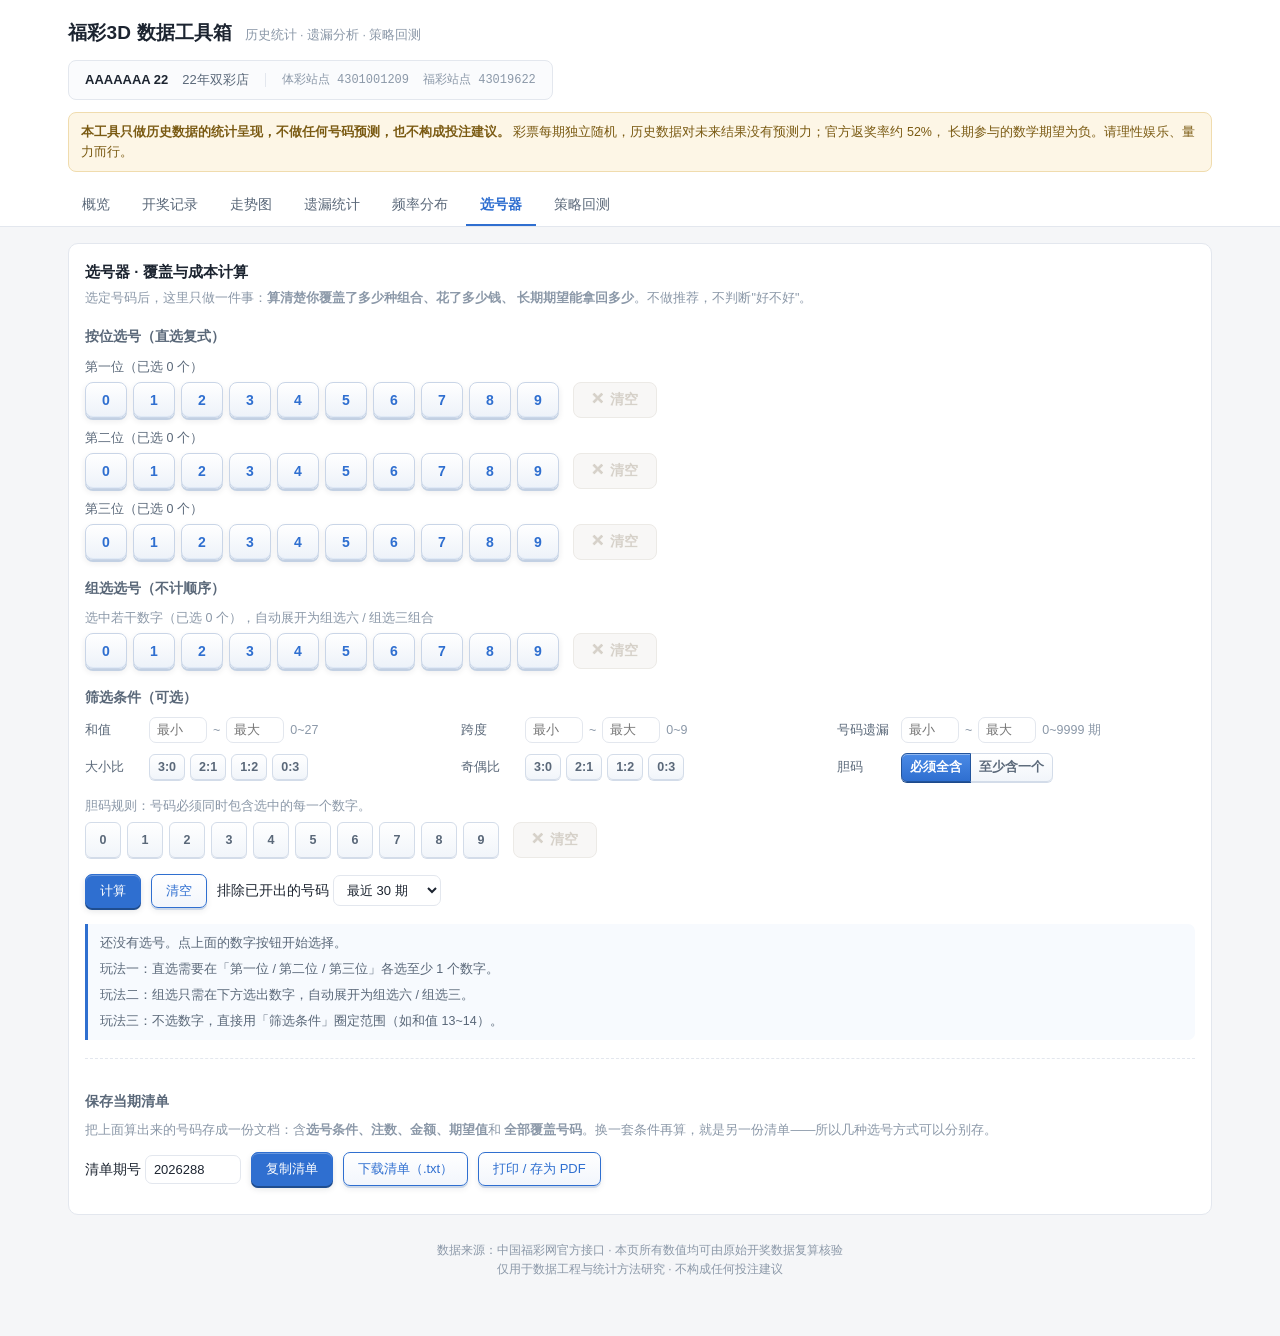
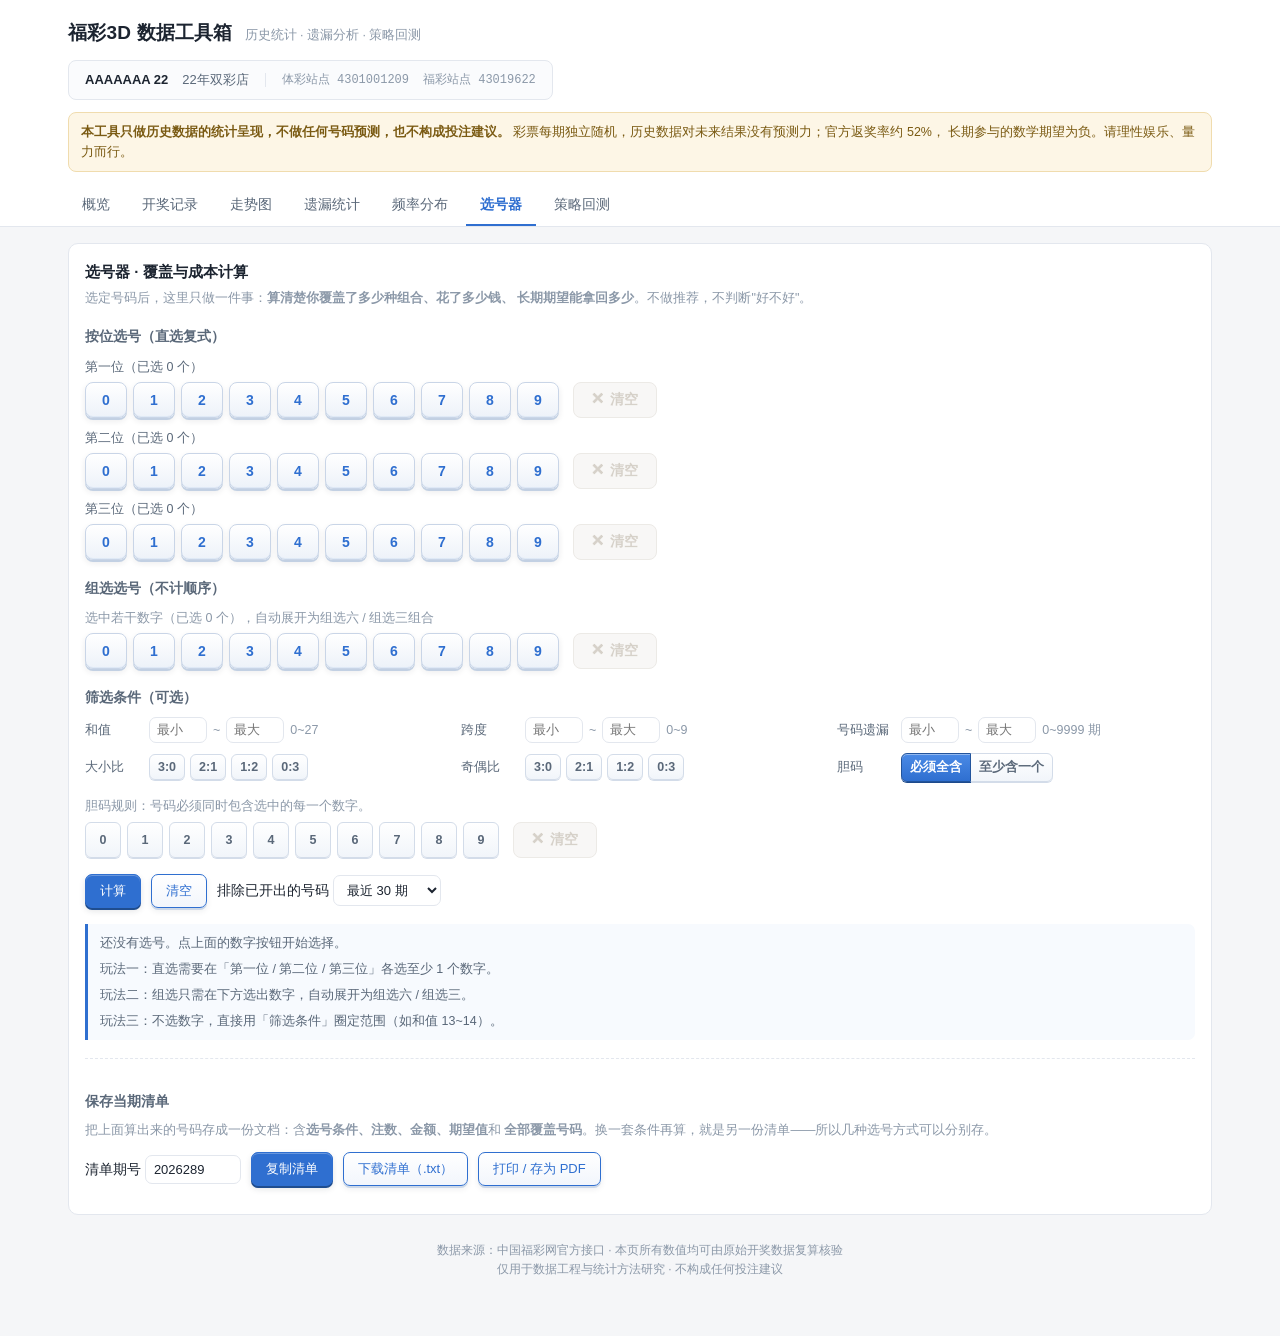
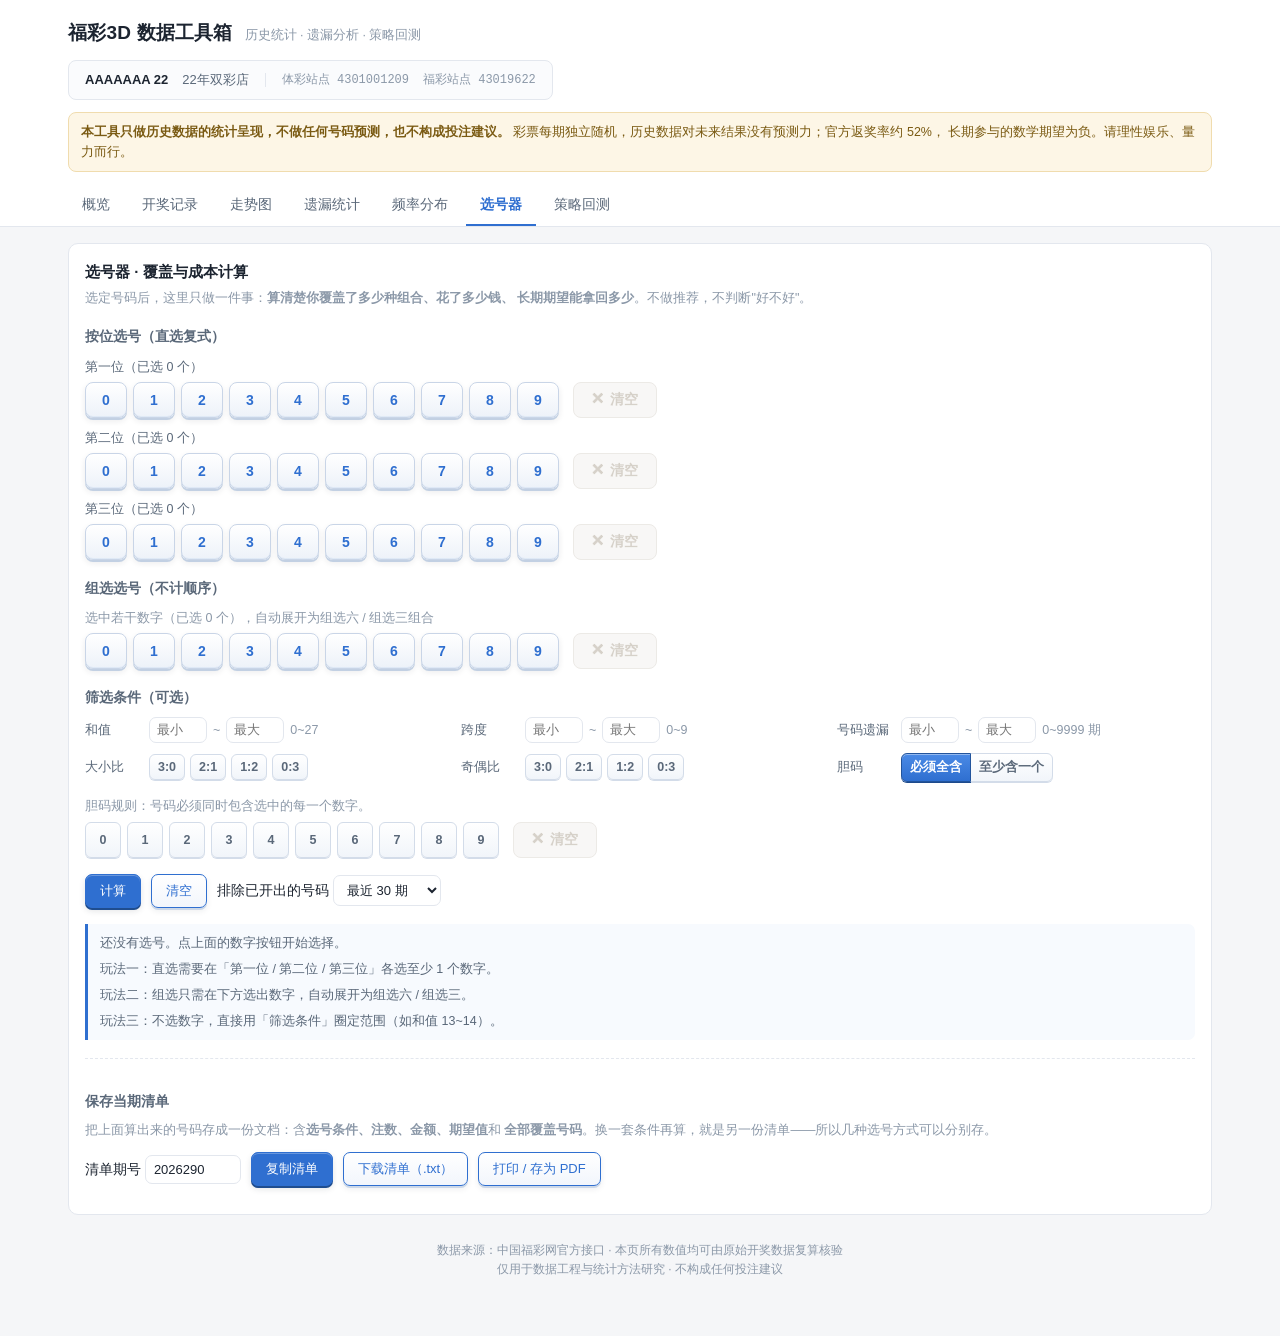
